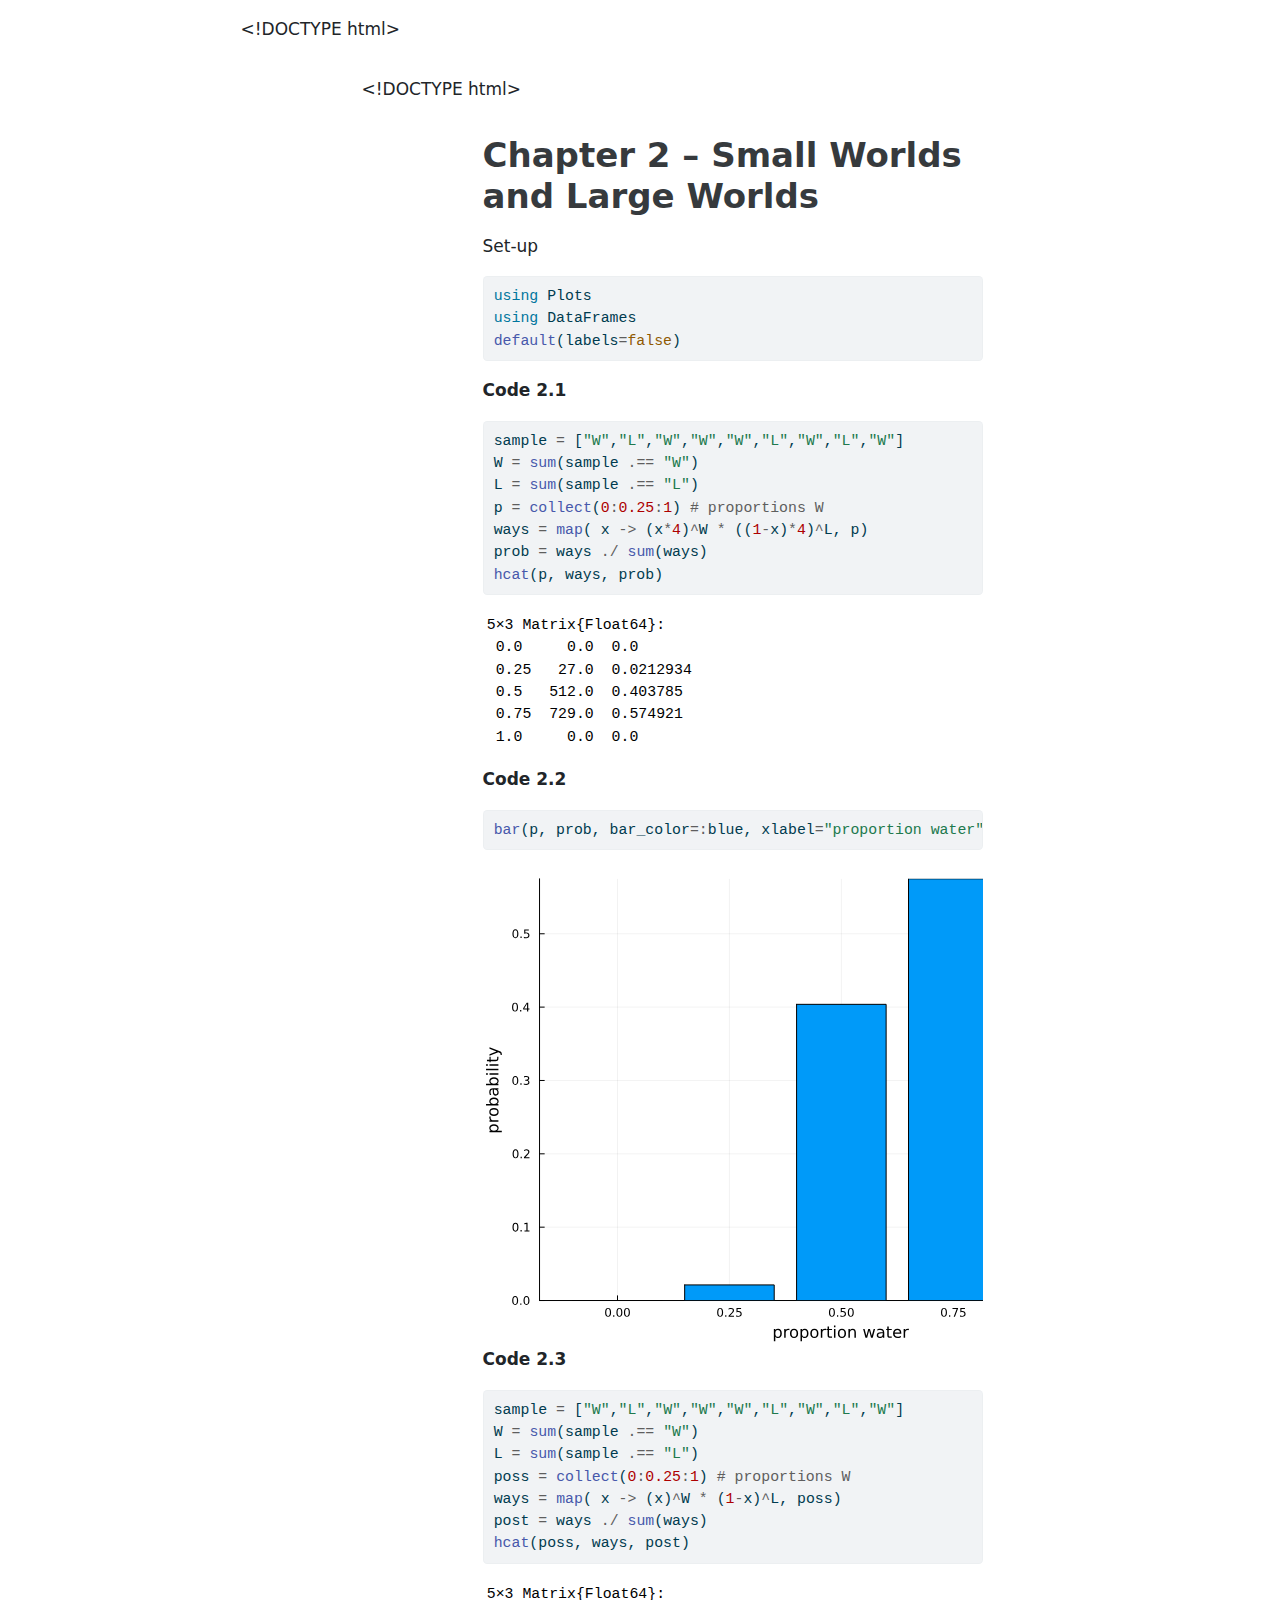
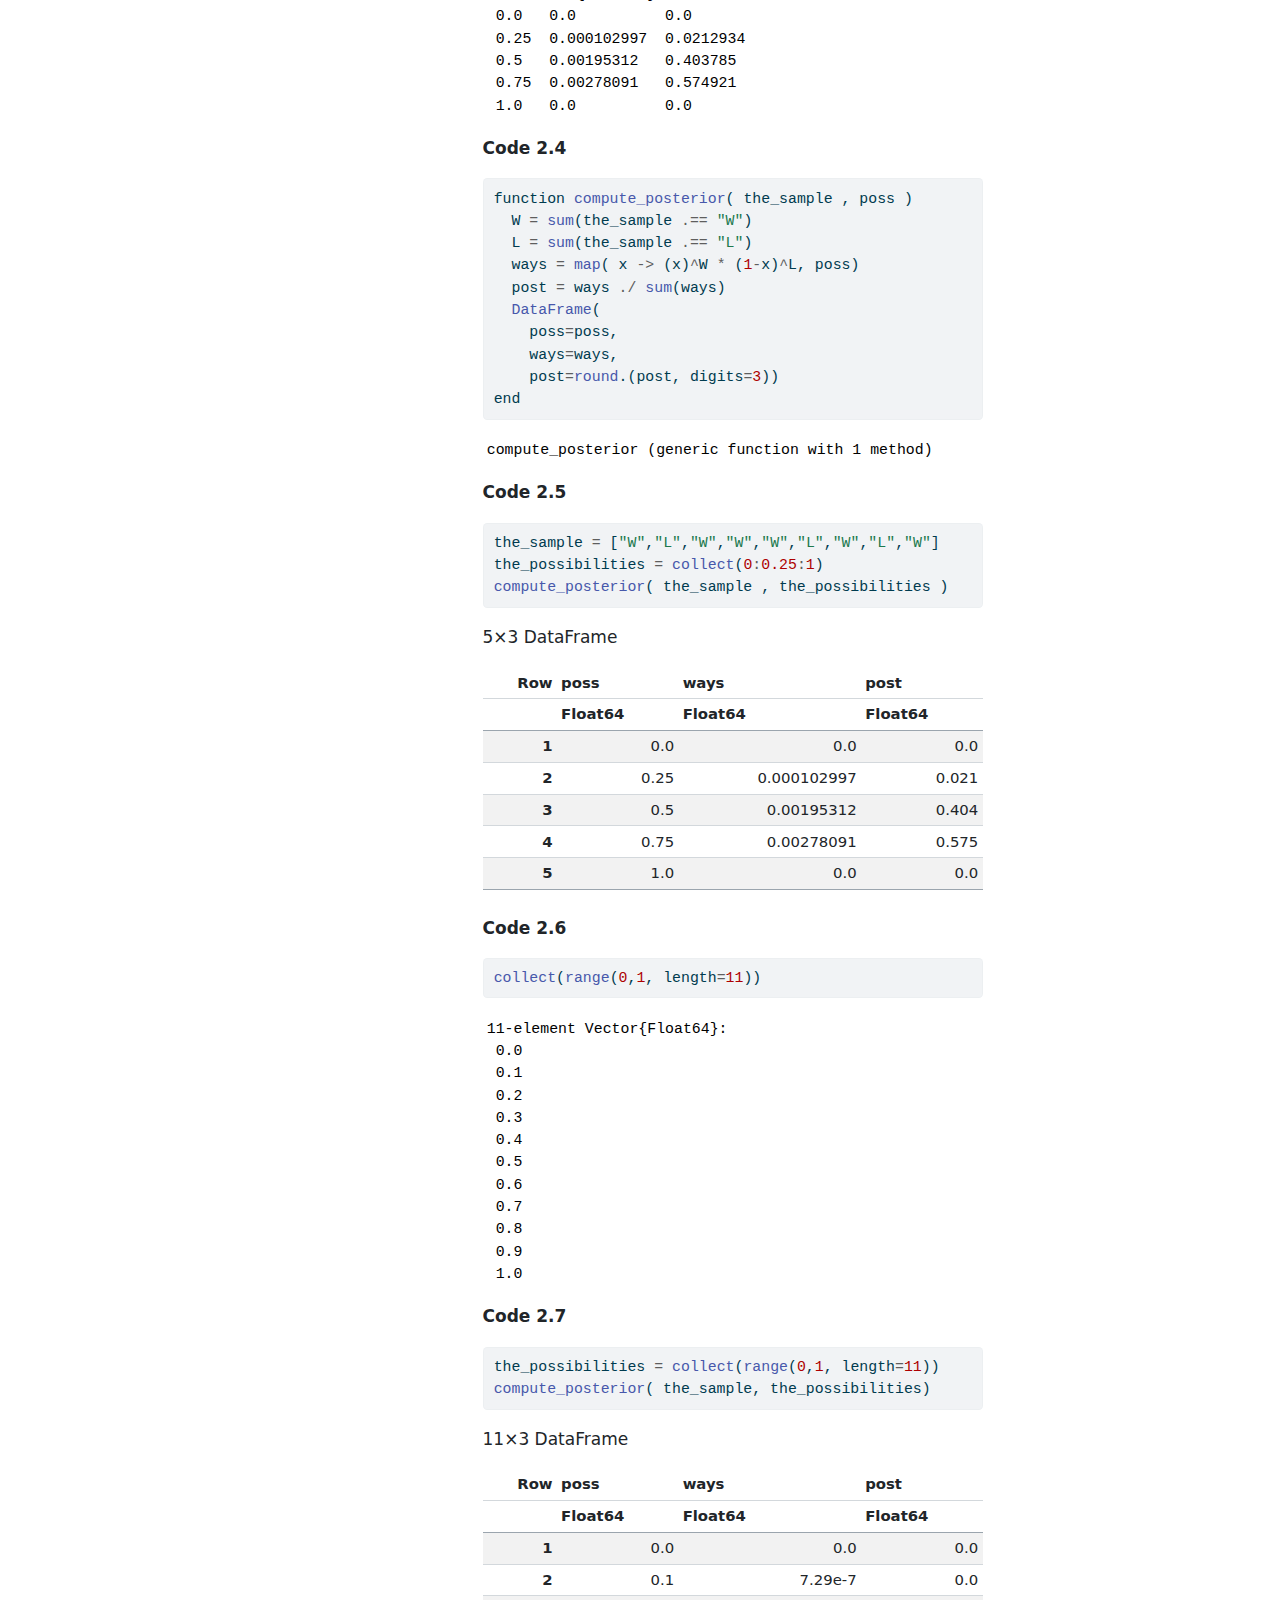
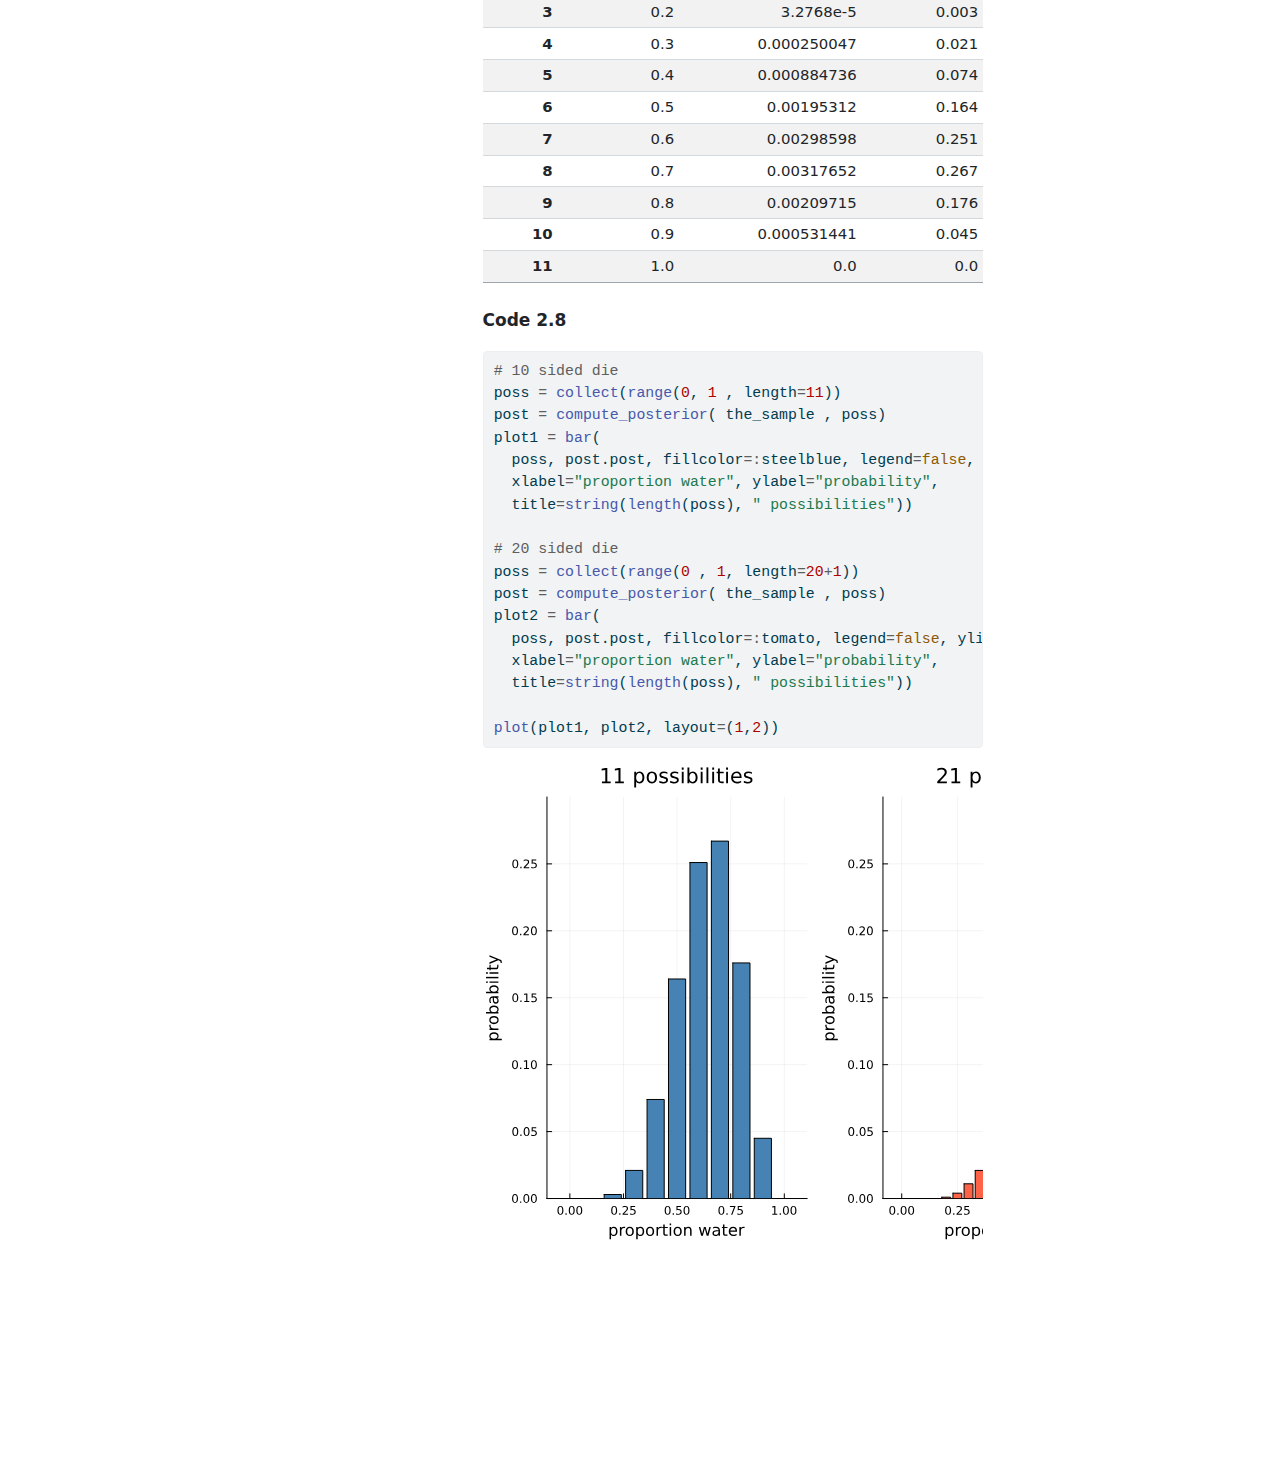
==== docs/02-Chapter 2. Small Worlds and Large Worlds.html @ bb99a6c8 "lock in first qmd for chp 2" ====
<!DOCTYPE html>
<html xmlns="http://www.w3.org/1999/xhtml" lang="en" xml:lang="en"><head>

<meta charset="utf-8">
<meta name="generator" content="quarto-1.3.450">

<meta name="viewport" content="width=device-width, initial-scale=1.0, user-scalable=yes">


<title>chapter-2.-small-worlds-and-large-worlds</title>
<style>
code{white-space: pre-wrap;}
span.smallcaps{font-variant: small-caps;}
div.columns{display: flex; gap: min(4vw, 1.5em);}
div.column{flex: auto; overflow-x: auto;}
div.hanging-indent{margin-left: 1.5em; text-indent: -1.5em;}
ul.task-list{list-style: none;}
ul.task-list li input[type="checkbox"] {
width: 0.8em;
margin: 0 0.8em 0.2em -1em;  vertical-align: middle;
}
</style>


<script>/*!
 * clipboard.js v2.0.11
 * https://clipboardjs.com/
 *
 * Licensed MIT © Zeno Rocha
 */
!function(t,e){"object"==typeof exports&&"object"==typeof module?module.exports=e():"function"==typeof define&&define.amd?define([],e):"object"==typeof exports?exports.ClipboardJS=e():t.ClipboardJS=e()}(this,function(){return n={686:function(t,e,n){"use strict";n.d(e,{default:function(){return b}});var e=n(279),i=n.n(e),e=n(370),u=n.n(e),e=n(817),r=n.n(e);function c(t){try{return document.execCommand(t)}catch(t){return}}var a=function(t){t=r()(t);return c("cut"),t};function o(t,e){var n,o,t=(n=t,o="rtl"===document.documentElement.getAttribute("dir"),(t=document.createElement("textarea")).style.fontSize="12pt",t.style.border="0",t.style.padding="0",t.style.margin="0",t.style.position="absolute",t.style[o?"right":"left"]="-9999px",o=window.pageYOffset||document.documentElement.scrollTop,t.style.top="".concat(o,"px"),t.setAttribute("readonly",""),t.value=n,t);return e.container.appendChild(t),e=r()(t),c("copy"),t.remove(),e}var f=function(t){var e=1<arguments.length&&void 0!==arguments[1]?arguments[1]:{container:document.body},n="";return"string"==typeof t?n=o(t,e):t instanceof HTMLInputElement&&!["text","search","url","tel","password"].includes(null==t?void 0:t.type)?n=o(t.value,e):(n=r()(t),c("copy")),n};function l(t){return(l="function"==typeof Symbol&&"symbol"==typeof Symbol.iterator?function(t){return typeof t}:function(t){return t&&"function"==typeof Symbol&&t.constructor===Symbol&&t!==Symbol.prototype?"symbol":typeof t})(t)}var s=function(){var t=0<arguments.length&&void 0!==arguments[0]?arguments[0]:{},e=t.action,n=void 0===e?"copy":e,o=t.container,e=t.target,t=t.text;if("copy"!==n&&"cut"!==n)throw new Error('Invalid "action" value, use either "copy" or "cut"');if(void 0!==e){if(!e||"object"!==l(e)||1!==e.nodeType)throw new Error('Invalid "target" value, use a valid Element');if("copy"===n&&e.hasAttribute("disabled"))throw new Error('Invalid "target" attribute. Please use "readonly" instead of "disabled" attribute');if("cut"===n&&(e.hasAttribute("readonly")||e.hasAttribute("disabled")))throw new Error('Invalid "target" attribute. You can\'t cut text from elements with "readonly" or "disabled" attributes')}return t?f(t,{container:o}):e?"cut"===n?a(e):f(e,{container:o}):void 0};function p(t){return(p="function"==typeof Symbol&&"symbol"==typeof Symbol.iterator?function(t){return typeof t}:function(t){return t&&"function"==typeof Symbol&&t.constructor===Symbol&&t!==Symbol.prototype?"symbol":typeof t})(t)}function d(t,e){for(var n=0;n<e.length;n++){var o=e[n];o.enumerable=o.enumerable||!1,o.configurable=!0,"value"in o&&(o.writable=!0),Object.defineProperty(t,o.key,o)}}function y(t,e){return(y=Object.setPrototypeOf||function(t,e){return t.__proto__=e,t})(t,e)}function h(n){var o=function(){if("undefined"==typeof Reflect||!Reflect.construct)return!1;if(Reflect.construct.sham)return!1;if("function"==typeof Proxy)return!0;try{return Date.prototype.toString.call(Reflect.construct(Date,[],function(){})),!0}catch(t){return!1}}();return function(){var t,e=v(n);return t=o?(t=v(this).constructor,Reflect.construct(e,arguments,t)):e.apply(this,arguments),e=this,!(t=t)||"object"!==p(t)&&"function"!=typeof t?function(t){if(void 0!==t)return t;throw new ReferenceError("this hasn't been initialised - super() hasn't been called")}(e):t}}function v(t){return(v=Object.setPrototypeOf?Object.getPrototypeOf:function(t){return t.__proto__||Object.getPrototypeOf(t)})(t)}function m(t,e){t="data-clipboard-".concat(t);if(e.hasAttribute(t))return e.getAttribute(t)}var b=function(){!function(t,e){if("function"!=typeof e&&null!==e)throw new TypeError("Super expression must either be null or a function");t.prototype=Object.create(e&&e.prototype,{constructor:{value:t,writable:!0,configurable:!0}}),e&&y(t,e)}(r,i());var t,e,n,o=h(r);function r(t,e){var n;return function(t){if(!(t instanceof r))throw new TypeError("Cannot call a class as a function")}(this),(n=o.call(this)).resolveOptions(e),n.listenClick(t),n}return t=r,n=[{key:"copy",value:function(t){var e=1<arguments.length&&void 0!==arguments[1]?arguments[1]:{container:document.body};return f(t,e)}},{key:"cut",value:function(t){return a(t)}},{key:"isSupported",value:function(){var t=0<arguments.length&&void 0!==arguments[0]?arguments[0]:["copy","cut"],t="string"==typeof t?[t]:t,e=!!document.queryCommandSupported;return t.forEach(function(t){e=e&&!!document.queryCommandSupported(t)}),e}}],(e=[{key:"resolveOptions",value:function(){var t=0<arguments.length&&void 0!==arguments[0]?arguments[0]:{};this.action="function"==typeof t.action?t.action:this.defaultAction,this.target="function"==typeof t.target?t.target:this.defaultTarget,this.text="function"==typeof t.text?t.text:this.defaultText,this.container="object"===p(t.container)?t.container:document.body}},{key:"listenClick",value:function(t){var e=this;this.listener=u()(t,"click",function(t){return e.onClick(t)})}},{key:"onClick",value:function(t){var e=t.delegateTarget||t.currentTarget,n=this.action(e)||"copy",t=s({action:n,container:this.container,target:this.target(e),text:this.text(e)});this.emit(t?"success":"error",{action:n,text:t,trigger:e,clearSelection:function(){e&&e.focus(),window.getSelection().removeAllRanges()}})}},{key:"defaultAction",value:function(t){return m("action",t)}},{key:"defaultTarget",value:function(t){t=m("target",t);if(t)return document.querySelector(t)}},{key:"defaultText",value:function(t){return m("text",t)}},{key:"destroy",value:function(){this.listener.destroy()}}])&&d(t.prototype,e),n&&d(t,n),r}()},828:function(t){var e;"undefined"==typeof Element||Element.prototype.matches||((e=Element.prototype).matches=e.matchesSelector||e.mozMatchesSelector||e.msMatchesSelector||e.oMatchesSelector||e.webkitMatchesSelector),t.exports=function(t,e){for(;t&&9!==t.nodeType;){if("function"==typeof t.matches&&t.matches(e))return t;t=t.parentNode}}},438:function(t,e,n){var u=n(828);function i(t,e,n,o,r){var i=function(e,n,t,o){return function(t){t.delegateTarget=u(t.target,n),t.delegateTarget&&o.call(e,t)}}.apply(this,arguments);return t.addEventListener(n,i,r),{destroy:function(){t.removeEventListener(n,i,r)}}}t.exports=function(t,e,n,o,r){return"function"==typeof t.addEventListener?i.apply(null,arguments):"function"==typeof n?i.bind(null,document).apply(null,arguments):("string"==typeof t&&(t=document.querySelectorAll(t)),Array.prototype.map.call(t,function(t){return i(t,e,n,o,r)}))}},879:function(t,n){n.node=function(t){return void 0!==t&&t instanceof HTMLElement&&1===t.nodeType},n.nodeList=function(t){var e=Object.prototype.toString.call(t);return void 0!==t&&("[object NodeList]"===e||"[object HTMLCollection]"===e)&&"length"in t&&(0===t.length||n.node(t[0]))},n.string=function(t){return"string"==typeof t||t instanceof String},n.fn=function(t){return"[object Function]"===Object.prototype.toString.call(t)}},370:function(t,e,n){var f=n(879),l=n(438);t.exports=function(t,e,n){if(!t&&!e&&!n)throw new Error("Missing required arguments");if(!f.string(e))throw new TypeError("Second argument must be a String");if(!f.fn(n))throw new TypeError("Third argument must be a Function");if(f.node(t))return c=e,a=n,(u=t).addEventListener(c,a),{destroy:function(){u.removeEventListener(c,a)}};if(f.nodeList(t))return o=t,r=e,i=n,Array.prototype.forEach.call(o,function(t){t.addEventListener(r,i)}),{destroy:function(){Array.prototype.forEach.call(o,function(t){t.removeEventListener(r,i)})}};if(f.string(t))return t=t,e=e,n=n,l(document.body,t,e,n);throw new TypeError("First argument must be a String, HTMLElement, HTMLCollection, or NodeList");var o,r,i,u,c,a}},817:function(t){t.exports=function(t){var e,n="SELECT"===t.nodeName?(t.focus(),t.value):"INPUT"===t.nodeName||"TEXTAREA"===t.nodeName?((e=t.hasAttribute("readonly"))||t.setAttribute("readonly",""),t.select(),t.setSelectionRange(0,t.value.length),e||t.removeAttribute("readonly"),t.value):(t.hasAttribute("contenteditable")&&t.focus(),n=window.getSelection(),(e=document.createRange()).selectNodeContents(t),n.removeAllRanges(),n.addRange(e),n.toString());return n}},279:function(t){function e(){}e.prototype={on:function(t,e,n){var o=this.e||(this.e={});return(o[t]||(o[t]=[])).push({fn:e,ctx:n}),this},once:function(t,e,n){var o=this;function r(){o.off(t,r),e.apply(n,arguments)}return r._=e,this.on(t,r,n)},emit:function(t){for(var e=[].slice.call(arguments,1),n=((this.e||(this.e={}))[t]||[]).slice(),o=0,r=n.length;o<r;o++)n[o].fn.apply(n[o].ctx,e);return this},off:function(t,e){var n=this.e||(this.e={}),o=n[t],r=[];if(o&&e)for(var i=0,u=o.length;i<u;i++)o[i].fn!==e&&o[i].fn._!==e&&r.push(o[i]);return r.length?n[t]=r:delete n[t],this}},t.exports=e,t.exports.TinyEmitter=e}},r={},o.n=function(t){var e=t&&t.__esModule?function(){return t.default}:function(){return t};return o.d(e,{a:e}),e},o.d=function(t,e){for(var n in e)o.o(e,n)&&!o.o(t,n)&&Object.defineProperty(t,n,{enumerable:!0,get:e[n]})},o.o=function(t,e){return Object.prototype.hasOwnProperty.call(t,e)},o(686).default;function o(t){if(r[t])return r[t].exports;var e=r[t]={exports:{}};return n[t](e,e.exports,o),e.exports}var n,r});</script>
<script>const sectionChanged = new CustomEvent("quarto-sectionChanged", {
  detail: {},
  bubbles: true,
  cancelable: false,
  composed: false,
});

const layoutMarginEls = () => {
  // Find any conflicting margin elements and add margins to the
  // top to prevent overlap
  const marginChildren = window.document.querySelectorAll(
    ".column-margin.column-container > * "
  );

  let lastBottom = 0;
  for (const marginChild of marginChildren) {
    if (marginChild.offsetParent !== null) {
      // clear the top margin so we recompute it
      marginChild.style.marginTop = null;
      const top = marginChild.getBoundingClientRect().top + window.scrollY;
      console.log({
        childtop: marginChild.getBoundingClientRect().top,
        scroll: window.scrollY,
        top,
        lastBottom,
      });
      if (top < lastBottom) {
        const margin = lastBottom - top;
        marginChild.style.marginTop = `${margin}px`;
      }
      const styles = window.getComputedStyle(marginChild);
      const marginTop = parseFloat(styles["marginTop"]);

      console.log({
        top,
        height: marginChild.getBoundingClientRect().height,
        marginTop,
        total: top + marginChild.getBoundingClientRect().height + marginTop,
      });
      lastBottom = top + marginChild.getBoundingClientRect().height + marginTop;
    }
  }
};

window.document.addEventListener("DOMContentLoaded", function (_event) {
  // Recompute the position of margin elements anytime the body size changes
  if (window.ResizeObserver) {
    const resizeObserver = new window.ResizeObserver(
      throttle(layoutMarginEls, 50)
    );
    resizeObserver.observe(window.document.body);
  }

  const tocEl = window.document.querySelector('nav.toc-active[role="doc-toc"]');
  const sidebarEl = window.document.getElementById("quarto-sidebar");
  const leftTocEl = window.document.getElementById("quarto-sidebar-toc-left");
  const marginSidebarEl = window.document.getElementById(
    "quarto-margin-sidebar"
  );
  // function to determine whether the element has a previous sibling that is active
  const prevSiblingIsActiveLink = (el) => {
    const sibling = el.previousElementSibling;
    if (sibling && sibling.tagName === "A") {
      return sibling.classList.contains("active");
    } else {
      return false;
    }
  };

  // fire slideEnter for bootstrap tab activations (for htmlwidget resize behavior)
  function fireSlideEnter(e) {
    const event = window.document.createEvent("Event");
    event.initEvent("slideenter", true, true);
    window.document.dispatchEvent(event);
  }
  const tabs = window.document.querySelectorAll('a[data-bs-toggle="tab"]');
  tabs.forEach((tab) => {
    tab.addEventListener("shown.bs.tab", fireSlideEnter);
  });

  // fire slideEnter for tabby tab activations (for htmlwidget resize behavior)
  document.addEventListener("tabby", fireSlideEnter, false);

  // Track scrolling and mark TOC links as active
  // get table of contents and sidebar (bail if we don't have at least one)
  const tocLinks = tocEl
    ? [...tocEl.querySelectorAll("a[data-scroll-target]")]
    : [];
  const makeActive = (link) => tocLinks[link].classList.add("active");
  const removeActive = (link) => tocLinks[link].classList.remove("active");
  const removeAllActive = () =>
    [...Array(tocLinks.length).keys()].forEach((link) => removeActive(link));

  // activate the anchor for a section associated with this TOC entry
  tocLinks.forEach((link) => {
    link.addEventListener("click", () => {
      if (link.href.indexOf("#") !== -1) {
        const anchor = link.href.split("#")[1];
        const heading = window.document.querySelector(
          `[data-anchor-id=${anchor}]`
        );
        if (heading) {
          // Add the class
          heading.classList.add("reveal-anchorjs-link");

          // function to show the anchor
          const handleMouseout = () => {
            heading.classList.remove("reveal-anchorjs-link");
            heading.removeEventListener("mouseout", handleMouseout);
          };

          // add a function to clear the anchor when the user mouses out of it
          heading.addEventListener("mouseout", handleMouseout);
        }
      }
    });
  });

  const sections = tocLinks.map((link) => {
    const target = link.getAttribute("data-scroll-target");
    if (target.startsWith("#")) {
      return window.document.getElementById(decodeURI(`${target.slice(1)}`));
    } else {
      return window.document.querySelector(decodeURI(`${target}`));
    }
  });

  const sectionMargin = 200;
  let currentActive = 0;
  // track whether we've initialized state the first time
  let init = false;

  const updateActiveLink = () => {
    // The index from bottom to top (e.g. reversed list)
    let sectionIndex = -1;
    if (
      window.innerHeight + window.pageYOffset >=
      window.document.body.offsetHeight
    ) {
      sectionIndex = 0;
    } else {
      sectionIndex = [...sections].reverse().findIndex((section) => {
        if (section) {
          return window.pageYOffset >= section.offsetTop - sectionMargin;
        } else {
          return false;
        }
      });
    }
    if (sectionIndex > -1) {
      const current = sections.length - sectionIndex - 1;
      if (current !== currentActive) {
        removeAllActive();
        currentActive = current;
        makeActive(current);
        if (init) {
          window.dispatchEvent(sectionChanged);
        }
        init = true;
      }
    }
  };

  const inHiddenRegion = (top, bottom, hiddenRegions) => {
    for (const region of hiddenRegions) {
      if (top <= region.bottom && bottom >= region.top) {
        return true;
      }
    }
    return false;
  };

  const categorySelector = "header.quarto-title-block .quarto-category";
  const activateCategories = (href) => {
    // Find any categories
    // Surround them with a link pointing back to:
    // #category=Authoring
    try {
      const categoryEls = window.document.querySelectorAll(categorySelector);
      for (const categoryEl of categoryEls) {
        const categoryText = categoryEl.textContent;
        if (categoryText) {
          const link = `${href}#category=${encodeURIComponent(categoryText)}`;
          const linkEl = window.document.createElement("a");
          linkEl.setAttribute("href", link);
          for (const child of categoryEl.childNodes) {
            linkEl.append(child);
          }
          categoryEl.appendChild(linkEl);
        }
      }
    } catch {
      // Ignore errors
    }
  };
  function hasTitleCategories() {
    return window.document.querySelector(categorySelector) !== null;
  }

  function offsetRelativeUrl(url) {
    const offset = getMeta("quarto:offset");
    return offset ? offset + url : url;
  }

  function offsetAbsoluteUrl(url) {
    const offset = getMeta("quarto:offset");
    const baseUrl = new URL(offset, window.location);

    const projRelativeUrl = url.replace(baseUrl, "");
    if (projRelativeUrl.startsWith("/")) {
      return projRelativeUrl;
    } else {
      return "/" + projRelativeUrl;
    }
  }

  // read a meta tag value
  function getMeta(metaName) {
    const metas = window.document.getElementsByTagName("meta");
    for (let i = 0; i < metas.length; i++) {
      if (metas[i].getAttribute("name") === metaName) {
        return metas[i].getAttribute("content");
      }
    }
    return "";
  }

  async function findAndActivateCategories() {
    const currentPagePath = offsetAbsoluteUrl(window.location.href);
    const response = await fetch(offsetRelativeUrl("listings.json"));
    if (response.status == 200) {
      return response.json().then(function (listingPaths) {
        const listingHrefs = [];
        for (const listingPath of listingPaths) {
          const pathWithoutLeadingSlash = listingPath.listing.substring(1);
          for (const item of listingPath.items) {
            if (
              item === currentPagePath ||
              item === currentPagePath + "index.html"
            ) {
              // Resolve this path against the offset to be sure
              // we already are using the correct path to the listing
              // (this adjusts the listing urls to be rooted against
              // whatever root the page is actually running against)
              const relative = offsetRelativeUrl(pathWithoutLeadingSlash);
              const baseUrl = window.location;
              const resolvedPath = new URL(relative, baseUrl);
              listingHrefs.push(resolvedPath.pathname);
              break;
            }
          }
        }

        // Look up the tree for a nearby linting and use that if we find one
        const nearestListing = findNearestParentListing(
          offsetAbsoluteUrl(window.location.pathname),
          listingHrefs
        );
        if (nearestListing) {
          activateCategories(nearestListing);
        } else {
          // See if the referrer is a listing page for this item
          const referredRelativePath = offsetAbsoluteUrl(document.referrer);
          const referrerListing = listingHrefs.find((listingHref) => {
            const isListingReferrer =
              listingHref === referredRelativePath ||
              listingHref === referredRelativePath + "index.html";
            return isListingReferrer;
          });

          if (referrerListing) {
            // Try to use the referrer if possible
            activateCategories(referrerListing);
          } else if (listingHrefs.length > 0) {
            // Otherwise, just fall back to the first listing
            activateCategories(listingHrefs[0]);
          }
        }
      });
    }
  }
  if (hasTitleCategories()) {
    findAndActivateCategories();
  }

  const findNearestParentListing = (href, listingHrefs) => {
    if (!href || !listingHrefs) {
      return undefined;
    }
    // Look up the tree for a nearby linting and use that if we find one
    const relativeParts = href.substring(1).split("/");
    while (relativeParts.length > 0) {
      const path = relativeParts.join("/");
      for (const listingHref of listingHrefs) {
        if (listingHref.startsWith(path)) {
          return listingHref;
        }
      }
      relativeParts.pop();
    }

    return undefined;
  };

  const manageSidebarVisiblity = (el, placeholderDescriptor) => {
    let isVisible = true;
    let elRect;

    return (hiddenRegions) => {
      if (el === null) {
        return;
      }

      // Find the last element of the TOC
      const lastChildEl = el.lastElementChild;

      if (lastChildEl) {
        // Converts the sidebar to a menu
        const convertToMenu = () => {
          for (const child of el.children) {
            child.style.opacity = 0;
            child.style.overflow = "hidden";
          }

          nexttick(() => {
            const toggleContainer = window.document.createElement("div");
            toggleContainer.style.width = "100%";
            toggleContainer.classList.add("zindex-over-content");
            toggleContainer.classList.add("quarto-sidebar-toggle");
            toggleContainer.classList.add("headroom-target"); // Marks this to be managed by headeroom
            toggleContainer.id = placeholderDescriptor.id;
            toggleContainer.style.position = "fixed";

            const toggleIcon = window.document.createElement("i");
            toggleIcon.classList.add("quarto-sidebar-toggle-icon");
            toggleIcon.classList.add("bi");
            toggleIcon.classList.add("bi-caret-down-fill");

            const toggleTitle = window.document.createElement("div");
            const titleEl = window.document.body.querySelector(
              placeholderDescriptor.titleSelector
            );
            if (titleEl) {
              toggleTitle.append(
                titleEl.textContent || titleEl.innerText,
                toggleIcon
              );
            }
            toggleTitle.classList.add("zindex-over-content");
            toggleTitle.classList.add("quarto-sidebar-toggle-title");
            toggleContainer.append(toggleTitle);

            const toggleContents = window.document.createElement("div");
            toggleContents.classList = el.classList;
            toggleContents.classList.add("zindex-over-content");
            toggleContents.classList.add("quarto-sidebar-toggle-contents");
            for (const child of el.children) {
              if (child.id === "toc-title") {
                continue;
              }

              const clone = child.cloneNode(true);
              clone.style.opacity = 1;
              clone.style.display = null;
              toggleContents.append(clone);
            }
            toggleContents.style.height = "0px";
            const positionToggle = () => {
              // position the element (top left of parent, same width as parent)
              if (!elRect) {
                elRect = el.getBoundingClientRect();
              }
              toggleContainer.style.left = `${elRect.left}px`;
              toggleContainer.style.top = `${elRect.top}px`;
              toggleContainer.style.width = `${elRect.width}px`;
            };
            positionToggle();

            toggleContainer.append(toggleContents);
            el.parentElement.prepend(toggleContainer);

            // Process clicks
            let tocShowing = false;
            // Allow the caller to control whether this is dismissed
            // when it is clicked (e.g. sidebar navigation supports
            // opening and closing the nav tree, so don't dismiss on click)
            const clickEl = placeholderDescriptor.dismissOnClick
              ? toggleContainer
              : toggleTitle;

            const closeToggle = () => {
              if (tocShowing) {
                toggleContainer.classList.remove("expanded");
                toggleContents.style.height = "0px";
                tocShowing = false;
              }
            };

            // Get rid of any expanded toggle if the user scrolls
            window.document.addEventListener(
              "scroll",
              throttle(() => {
                closeToggle();
              }, 50)
            );

            // Handle positioning of the toggle
            window.addEventListener(
              "resize",
              throttle(() => {
                elRect = undefined;
                positionToggle();
              }, 50)
            );

            window.addEventListener("quarto-hrChanged", () => {
              elRect = undefined;
            });

            // Process the click
            clickEl.onclick = () => {
              if (!tocShowing) {
                toggleContainer.classList.add("expanded");
                toggleContents.style.height = null;
                tocShowing = true;
              } else {
                closeToggle();
              }
            };
          });
        };

        // Converts a sidebar from a menu back to a sidebar
        const convertToSidebar = () => {
          for (const child of el.children) {
            child.style.opacity = 1;
            child.style.overflow = null;
          }

          const placeholderEl = window.document.getElementById(
            placeholderDescriptor.id
          );
          if (placeholderEl) {
            placeholderEl.remove();
          }

          el.classList.remove("rollup");
        };

        if (isReaderMode()) {
          convertToMenu();
          isVisible = false;
        } else {
          // Find the top and bottom o the element that is being managed
          const elTop = el.offsetTop;
          const elBottom =
            elTop + lastChildEl.offsetTop + lastChildEl.offsetHeight;

          if (!isVisible) {
            // If the element is current not visible reveal if there are
            // no conflicts with overlay regions
            if (!inHiddenRegion(elTop, elBottom, hiddenRegions)) {
              convertToSidebar();
              isVisible = true;
            }
          } else {
            // If the element is visible, hide it if it conflicts with overlay regions
            // and insert a placeholder toggle (or if we're in reader mode)
            if (inHiddenRegion(elTop, elBottom, hiddenRegions)) {
              convertToMenu();
              isVisible = false;
            }
          }
        }
      }
    };
  };

  const tabEls = document.querySelectorAll('a[data-bs-toggle="tab"]');
  for (const tabEl of tabEls) {
    const id = tabEl.getAttribute("data-bs-target");
    if (id) {
      const columnEl = document.querySelector(
        `${id} .column-margin, .tabset-margin-content`
      );
      if (columnEl)
        tabEl.addEventListener("shown.bs.tab", function (event) {
          const el = event.srcElement;
          if (el) {
            const visibleCls = `${el.id}-margin-content`;
            // walk up until we find a parent tabset
            let panelTabsetEl = el.parentElement;
            while (panelTabsetEl) {
              if (panelTabsetEl.classList.contains("panel-tabset")) {
                break;
              }
              panelTabsetEl = panelTabsetEl.parentElement;
            }

            if (panelTabsetEl) {
              const prevSib = panelTabsetEl.previousElementSibling;
              if (
                prevSib &&
                prevSib.classList.contains("tabset-margin-container")
              ) {
                const childNodes = prevSib.querySelectorAll(
                  ".tabset-margin-content"
                );
                for (const childEl of childNodes) {
                  if (childEl.classList.contains(visibleCls)) {
                    childEl.classList.remove("collapse");
                  } else {
                    childEl.classList.add("collapse");
                  }
                }
              }
            }
          }

          layoutMarginEls();
        });
    }
  }

  // Manage the visibility of the toc and the sidebar
  const marginScrollVisibility = manageSidebarVisiblity(marginSidebarEl, {
    id: "quarto-toc-toggle",
    titleSelector: "#toc-title",
    dismissOnClick: true,
  });
  const sidebarScrollVisiblity = manageSidebarVisiblity(sidebarEl, {
    id: "quarto-sidebarnav-toggle",
    titleSelector: ".title",
    dismissOnClick: false,
  });
  let tocLeftScrollVisibility;
  if (leftTocEl) {
    tocLeftScrollVisibility = manageSidebarVisiblity(leftTocEl, {
      id: "quarto-lefttoc-toggle",
      titleSelector: "#toc-title",
      dismissOnClick: true,
    });
  }

  // Find the first element that uses formatting in special columns
  const conflictingEls = window.document.body.querySelectorAll(
    '[class^="column-"], [class*=" column-"], aside, [class*="margin-caption"], [class*=" margin-caption"], [class*="margin-ref"], [class*=" margin-ref"]'
  );

  // Filter all the possibly conflicting elements into ones
  // the do conflict on the left or ride side
  const arrConflictingEls = Array.from(conflictingEls);
  const leftSideConflictEls = arrConflictingEls.filter((el) => {
    if (el.tagName === "ASIDE") {
      return false;
    }
    return Array.from(el.classList).find((className) => {
      return (
        className !== "column-body" &&
        className.startsWith("column-") &&
        !className.endsWith("right") &&
        !className.endsWith("container") &&
        className !== "column-margin"
      );
    });
  });
  const rightSideConflictEls = arrConflictingEls.filter((el) => {
    if (el.tagName === "ASIDE") {
      return true;
    }

    const hasMarginCaption = Array.from(el.classList).find((className) => {
      return className == "margin-caption";
    });
    if (hasMarginCaption) {
      return true;
    }

    return Array.from(el.classList).find((className) => {
      return (
        className !== "column-body" &&
        !className.endsWith("container") &&
        className.startsWith("column-") &&
        !className.endsWith("left")
      );
    });
  });

  const kOverlapPaddingSize = 10;
  function toRegions(els) {
    return els.map((el) => {
      const boundRect = el.getBoundingClientRect();
      const top =
        boundRect.top +
        document.documentElement.scrollTop -
        kOverlapPaddingSize;
      return {
        top,
        bottom: top + el.scrollHeight + 2 * kOverlapPaddingSize,
      };
    });
  }

  let hasObserved = false;
  const visibleItemObserver = (els) => {
    let visibleElements = [...els];
    const intersectionObserver = new IntersectionObserver(
      (entries, _observer) => {
        entries.forEach((entry) => {
          if (entry.isIntersecting) {
            if (visibleElements.indexOf(entry.target) === -1) {
              visibleElements.push(entry.target);
            }
          } else {
            visibleElements = visibleElements.filter((visibleEntry) => {
              return visibleEntry !== entry;
            });
          }
        });

        if (!hasObserved) {
          hideOverlappedSidebars();
        }
        hasObserved = true;
      },
      {}
    );
    els.forEach((el) => {
      intersectionObserver.observe(el);
    });

    return {
      getVisibleEntries: () => {
        return visibleElements;
      },
    };
  };

  const rightElementObserver = visibleItemObserver(rightSideConflictEls);
  const leftElementObserver = visibleItemObserver(leftSideConflictEls);

  const hideOverlappedSidebars = () => {
    marginScrollVisibility(toRegions(rightElementObserver.getVisibleEntries()));
    sidebarScrollVisiblity(toRegions(leftElementObserver.getVisibleEntries()));
    if (tocLeftScrollVisibility) {
      tocLeftScrollVisibility(
        toRegions(leftElementObserver.getVisibleEntries())
      );
    }
  };

  window.quartoToggleReader = () => {
    // Applies a slow class (or removes it)
    // to update the transition speed
    const slowTransition = (slow) => {
      const manageTransition = (id, slow) => {
        const el = document.getElementById(id);
        if (el) {
          if (slow) {
            el.classList.add("slow");
          } else {
            el.classList.remove("slow");
          }
        }
      };

      manageTransition("TOC", slow);
      manageTransition("quarto-sidebar", slow);
    };
    const readerMode = !isReaderMode();
    setReaderModeValue(readerMode);

    // If we're entering reader mode, slow the transition
    if (readerMode) {
      slowTransition(readerMode);
    }
    highlightReaderToggle(readerMode);
    hideOverlappedSidebars();

    // If we're exiting reader mode, restore the non-slow transition
    if (!readerMode) {
      slowTransition(!readerMode);
    }
  };

  const highlightReaderToggle = (readerMode) => {
    const els = document.querySelectorAll(".quarto-reader-toggle");
    if (els) {
      els.forEach((el) => {
        if (readerMode) {
          el.classList.add("reader");
        } else {
          el.classList.remove("reader");
        }
      });
    }
  };

  const setReaderModeValue = (val) => {
    if (window.location.protocol !== "file:") {
      window.localStorage.setItem("quarto-reader-mode", val);
    } else {
      localReaderMode = val;
    }
  };

  const isReaderMode = () => {
    if (window.location.protocol !== "file:") {
      return window.localStorage.getItem("quarto-reader-mode") === "true";
    } else {
      return localReaderMode;
    }
  };
  let localReaderMode = null;

  const tocOpenDepthStr = tocEl?.getAttribute("data-toc-expanded");
  const tocOpenDepth = tocOpenDepthStr ? Number(tocOpenDepthStr) : 1;

  // Walk the TOC and collapse/expand nodes
  // Nodes are expanded if:
  // - they are top level
  // - they have children that are 'active' links
  // - they are directly below an link that is 'active'
  const walk = (el, depth) => {
    // Tick depth when we enter a UL
    if (el.tagName === "UL") {
      depth = depth + 1;
    }

    // It this is active link
    let isActiveNode = false;
    if (el.tagName === "A" && el.classList.contains("active")) {
      isActiveNode = true;
    }

    // See if there is an active child to this element
    let hasActiveChild = false;
    for (child of el.children) {
      hasActiveChild = walk(child, depth) || hasActiveChild;
    }

    // Process the collapse state if this is an UL
    if (el.tagName === "UL") {
      if (tocOpenDepth === -1 && depth > 1) {
        el.classList.add("collapse");
      } else if (
        depth <= tocOpenDepth ||
        hasActiveChild ||
        prevSiblingIsActiveLink(el)
      ) {
        el.classList.remove("collapse");
      } else {
        el.classList.add("collapse");
      }

      // untick depth when we leave a UL
      depth = depth - 1;
    }
    return hasActiveChild || isActiveNode;
  };

  // walk the TOC and expand / collapse any items that should be shown

  if (tocEl) {
    walk(tocEl, 0);
    updateActiveLink();
  }

  // Throttle the scroll event and walk peridiocally
  window.document.addEventListener(
    "scroll",
    throttle(() => {
      if (tocEl) {
        updateActiveLink();
        walk(tocEl, 0);
      }
      if (!isReaderMode()) {
        hideOverlappedSidebars();
      }
    }, 5)
  );
  window.addEventListener(
    "resize",
    throttle(() => {
      if (!isReaderMode()) {
        hideOverlappedSidebars();
      }
    }, 10)
  );
  hideOverlappedSidebars();
  highlightReaderToggle(isReaderMode());
});

// grouped tabsets
window.addEventListener("pageshow", (_event) => {
  function getTabSettings() {
    const data = localStorage.getItem("quarto-persistent-tabsets-data");
    if (!data) {
      localStorage.setItem("quarto-persistent-tabsets-data", "{}");
      return {};
    }
    if (data) {
      return JSON.parse(data);
    }
  }

  function setTabSettings(data) {
    localStorage.setItem(
      "quarto-persistent-tabsets-data",
      JSON.stringify(data)
    );
  }

  function setTabState(groupName, groupValue) {
    const data = getTabSettings();
    data[groupName] = groupValue;
    setTabSettings(data);
  }

  function toggleTab(tab, active) {
    const tabPanelId = tab.getAttribute("aria-controls");
    const tabPanel = document.getElementById(tabPanelId);
    if (active) {
      tab.classList.add("active");
      tabPanel.classList.add("active");
    } else {
      tab.classList.remove("active");
      tabPanel.classList.remove("active");
    }
  }

  function toggleAll(selectedGroup, selectorsToSync) {
    for (const [thisGroup, tabs] of Object.entries(selectorsToSync)) {
      const active = selectedGroup === thisGroup;
      for (const tab of tabs) {
        toggleTab(tab, active);
      }
    }
  }

  function findSelectorsToSyncByLanguage() {
    const result = {};
    const tabs = Array.from(
      document.querySelectorAll(`div[data-group] a[id^='tabset-']`)
    );
    for (const item of tabs) {
      const div = item.parentElement.parentElement.parentElement;
      const group = div.getAttribute("data-group");
      if (!result[group]) {
        result[group] = {};
      }
      const selectorsToSync = result[group];
      const value = item.innerHTML;
      if (!selectorsToSync[value]) {
        selectorsToSync[value] = [];
      }
      selectorsToSync[value].push(item);
    }
    return result;
  }

  function setupSelectorSync() {
    const selectorsToSync = findSelectorsToSyncByLanguage();
    Object.entries(selectorsToSync).forEach(([group, tabSetsByValue]) => {
      Object.entries(tabSetsByValue).forEach(([value, items]) => {
        items.forEach((item) => {
          item.addEventListener("click", (_event) => {
            setTabState(group, value);
            toggleAll(value, selectorsToSync[group]);
          });
        });
      });
    });
    return selectorsToSync;
  }

  const selectorsToSync = setupSelectorSync();
  for (const [group, selectedName] of Object.entries(getTabSettings())) {
    const selectors = selectorsToSync[group];
    // it's possible that stale state gives us empty selections, so we explicitly check here.
    if (selectors) {
      toggleAll(selectedName, selectors);
    }
  }
});

function throttle(func, wait) {
  let waiting = false;
  return function () {
    if (!waiting) {
      func.apply(this, arguments);
      waiting = true;
      setTimeout(function () {
        waiting = false;
      }, wait);
    }
  };
}

function nexttick(func) {
  return setTimeout(func, 0);
}
</script>
<script>/**
 * @popperjs/core v2.11.4 - MIT License
 */

!function(e,t){"object"==typeof exports&&"undefined"!=typeof module?t(exports):"function"==typeof define&&define.amd?define(["exports"],t):t((e="undefined"!=typeof globalThis?globalThis:e||self).Popper={})}(this,(function(e){"use strict";function t(e){if(null==e)return window;if("[object Window]"!==e.toString()){var t=e.ownerDocument;return t&&t.defaultView||window}return e}function n(e){return e instanceof t(e).Element||e instanceof Element}function r(e){return e instanceof t(e).HTMLElement||e instanceof HTMLElement}function o(e){return"undefined"!=typeof ShadowRoot&&(e instanceof t(e).ShadowRoot||e instanceof ShadowRoot)}var i=Math.max,a=Math.min,s=Math.round;function f(e,t){void 0===t&&(t=!1);var n=e.getBoundingClientRect(),o=1,i=1;if(r(e)&&t){var a=e.offsetHeight,f=e.offsetWidth;f>0&&(o=s(n.width)/f||1),a>0&&(i=s(n.height)/a||1)}return{width:n.width/o,height:n.height/i,top:n.top/i,right:n.right/o,bottom:n.bottom/i,left:n.left/o,x:n.left/o,y:n.top/i}}function c(e){var n=t(e);return{scrollLeft:n.pageXOffset,scrollTop:n.pageYOffset}}function p(e){return e?(e.nodeName||"").toLowerCase():null}function u(e){return((n(e)?e.ownerDocument:e.document)||window.document).documentElement}function l(e){return f(u(e)).left+c(e).scrollLeft}function d(e){return t(e).getComputedStyle(e)}function h(e){var t=d(e),n=t.overflow,r=t.overflowX,o=t.overflowY;return/auto|scroll|overlay|hidden/.test(n+o+r)}function m(e,n,o){void 0===o&&(o=!1);var i,a,d=r(n),m=r(n)&&function(e){var t=e.getBoundingClientRect(),n=s(t.width)/e.offsetWidth||1,r=s(t.height)/e.offsetHeight||1;return 1!==n||1!==r}(n),v=u(n),g=f(e,m),y={scrollLeft:0,scrollTop:0},b={x:0,y:0};return(d||!d&&!o)&&(("body"!==p(n)||h(v))&&(y=(i=n)!==t(i)&&r(i)?{scrollLeft:(a=i).scrollLeft,scrollTop:a.scrollTop}:c(i)),r(n)?((b=f(n,!0)).x+=n.clientLeft,b.y+=n.clientTop):v&&(b.x=l(v))),{x:g.left+y.scrollLeft-b.x,y:g.top+y.scrollTop-b.y,width:g.width,height:g.height}}function v(e){var t=f(e),n=e.offsetWidth,r=e.offsetHeight;return Math.abs(t.width-n)<=1&&(n=t.width),Math.abs(t.height-r)<=1&&(r=t.height),{x:e.offsetLeft,y:e.offsetTop,width:n,height:r}}function g(e){return"html"===p(e)?e:e.assignedSlot||e.parentNode||(o(e)?e.host:null)||u(e)}function y(e){return["html","body","#document"].indexOf(p(e))>=0?e.ownerDocument.body:r(e)&&h(e)?e:y(g(e))}function b(e,n){var r;void 0===n&&(n=[]);var o=y(e),i=o===(null==(r=e.ownerDocument)?void 0:r.body),a=t(o),s=i?[a].concat(a.visualViewport||[],h(o)?o:[]):o,f=n.concat(s);return i?f:f.concat(b(g(s)))}function x(e){return["table","td","th"].indexOf(p(e))>=0}function w(e){return r(e)&&"fixed"!==d(e).position?e.offsetParent:null}function O(e){for(var n=t(e),i=w(e);i&&x(i)&&"static"===d(i).position;)i=w(i);return i&&("html"===p(i)||"body"===p(i)&&"static"===d(i).position)?n:i||function(e){var t=-1!==navigator.userAgent.toLowerCase().indexOf("firefox");if(-1!==navigator.userAgent.indexOf("Trident")&&r(e)&&"fixed"===d(e).position)return null;var n=g(e);for(o(n)&&(n=n.host);r(n)&&["html","body"].indexOf(p(n))<0;){var i=d(n);if("none"!==i.transform||"none"!==i.perspective||"paint"===i.contain||-1!==["transform","perspective"].indexOf(i.willChange)||t&&"filter"===i.willChange||t&&i.filter&&"none"!==i.filter)return n;n=n.parentNode}return null}(e)||n}var j="top",E="bottom",D="right",A="left",L="auto",P=[j,E,D,A],M="start",k="end",W="viewport",B="popper",H=P.reduce((function(e,t){return e.concat([t+"-"+M,t+"-"+k])}),[]),T=[].concat(P,[L]).reduce((function(e,t){return e.concat([t,t+"-"+M,t+"-"+k])}),[]),R=["beforeRead","read","afterRead","beforeMain","main","afterMain","beforeWrite","write","afterWrite"];function S(e){var t=new Map,n=new Set,r=[];function o(e){n.add(e.name),[].concat(e.requires||[],e.requiresIfExists||[]).forEach((function(e){if(!n.has(e)){var r=t.get(e);r&&o(r)}})),r.push(e)}return e.forEach((function(e){t.set(e.name,e)})),e.forEach((function(e){n.has(e.name)||o(e)})),r}function C(e){return e.split("-")[0]}function q(e,t){var n=t.getRootNode&&t.getRootNode();if(e.contains(t))return!0;if(n&&o(n)){var r=t;do{if(r&&e.isSameNode(r))return!0;r=r.parentNode||r.host}while(r)}return!1}function V(e){return Object.assign({},e,{left:e.x,top:e.y,right:e.x+e.width,bottom:e.y+e.height})}function N(e,r){return r===W?V(function(e){var n=t(e),r=u(e),o=n.visualViewport,i=r.clientWidth,a=r.clientHeight,s=0,f=0;return o&&(i=o.width,a=o.height,/^((?!chrome|android).)*safari/i.test(navigator.userAgent)||(s=o.offsetLeft,f=o.offsetTop)),{width:i,height:a,x:s+l(e),y:f}}(e)):n(r)?function(e){var t=f(e);return t.top=t.top+e.clientTop,t.left=t.left+e.clientLeft,t.bottom=t.top+e.clientHeight,t.right=t.left+e.clientWidth,t.width=e.clientWidth,t.height=e.clientHeight,t.x=t.left,t.y=t.top,t}(r):V(function(e){var t,n=u(e),r=c(e),o=null==(t=e.ownerDocument)?void 0:t.body,a=i(n.scrollWidth,n.clientWidth,o?o.scrollWidth:0,o?o.clientWidth:0),s=i(n.scrollHeight,n.clientHeight,o?o.scrollHeight:0,o?o.clientHeight:0),f=-r.scrollLeft+l(e),p=-r.scrollTop;return"rtl"===d(o||n).direction&&(f+=i(n.clientWidth,o?o.clientWidth:0)-a),{width:a,height:s,x:f,y:p}}(u(e)))}function I(e,t,o){var s="clippingParents"===t?function(e){var t=b(g(e)),o=["absolute","fixed"].indexOf(d(e).position)>=0&&r(e)?O(e):e;return n(o)?t.filter((function(e){return n(e)&&q(e,o)&&"body"!==p(e)})):[]}(e):[].concat(t),f=[].concat(s,[o]),c=f[0],u=f.reduce((function(t,n){var r=N(e,n);return t.top=i(r.top,t.top),t.right=a(r.right,t.right),t.bottom=a(r.bottom,t.bottom),t.left=i(r.left,t.left),t}),N(e,c));return u.width=u.right-u.left,u.height=u.bottom-u.top,u.x=u.left,u.y=u.top,u}function _(e){return e.split("-")[1]}function F(e){return["top","bottom"].indexOf(e)>=0?"x":"y"}function U(e){var t,n=e.reference,r=e.element,o=e.placement,i=o?C(o):null,a=o?_(o):null,s=n.x+n.width/2-r.width/2,f=n.y+n.height/2-r.height/2;switch(i){case j:t={x:s,y:n.y-r.height};break;case E:t={x:s,y:n.y+n.height};break;case D:t={x:n.x+n.width,y:f};break;case A:t={x:n.x-r.width,y:f};break;default:t={x:n.x,y:n.y}}var c=i?F(i):null;if(null!=c){var p="y"===c?"height":"width";switch(a){case M:t[c]=t[c]-(n[p]/2-r[p]/2);break;case k:t[c]=t[c]+(n[p]/2-r[p]/2)}}return t}function z(e){return Object.assign({},{top:0,right:0,bottom:0,left:0},e)}function X(e,t){return t.reduce((function(t,n){return t[n]=e,t}),{})}function Y(e,t){void 0===t&&(t={});var r=t,o=r.placement,i=void 0===o?e.placement:o,a=r.boundary,s=void 0===a?"clippingParents":a,c=r.rootBoundary,p=void 0===c?W:c,l=r.elementContext,d=void 0===l?B:l,h=r.altBoundary,m=void 0!==h&&h,v=r.padding,g=void 0===v?0:v,y=z("number"!=typeof g?g:X(g,P)),b=d===B?"reference":B,x=e.rects.popper,w=e.elements[m?b:d],O=I(n(w)?w:w.contextElement||u(e.elements.popper),s,p),A=f(e.elements.reference),L=U({reference:A,element:x,strategy:"absolute",placement:i}),M=V(Object.assign({},x,L)),k=d===B?M:A,H={top:O.top-k.top+y.top,bottom:k.bottom-O.bottom+y.bottom,left:O.left-k.left+y.left,right:k.right-O.right+y.right},T=e.modifiersData.offset;if(d===B&&T){var R=T[i];Object.keys(H).forEach((function(e){var t=[D,E].indexOf(e)>=0?1:-1,n=[j,E].indexOf(e)>=0?"y":"x";H[e]+=R[n]*t}))}return H}var G={placement:"bottom",modifiers:[],strategy:"absolute"};function J(){for(var e=arguments.length,t=new Array(e),n=0;n<e;n++)t[n]=arguments[n];return!t.some((function(e){return!(e&&"function"==typeof e.getBoundingClientRect)}))}function K(e){void 0===e&&(e={});var t=e,r=t.defaultModifiers,o=void 0===r?[]:r,i=t.defaultOptions,a=void 0===i?G:i;return function(e,t,r){void 0===r&&(r=a);var i,s,f={placement:"bottom",orderedModifiers:[],options:Object.assign({},G,a),modifiersData:{},elements:{reference:e,popper:t},attributes:{},styles:{}},c=[],p=!1,u={state:f,setOptions:function(r){var i="function"==typeof r?r(f.options):r;l(),f.options=Object.assign({},a,f.options,i),f.scrollParents={reference:n(e)?b(e):e.contextElement?b(e.contextElement):[],popper:b(t)};var s,p,d=function(e){var t=S(e);return R.reduce((function(e,n){return e.concat(t.filter((function(e){return e.phase===n})))}),[])}((s=[].concat(o,f.options.modifiers),p=s.reduce((function(e,t){var n=e[t.name];return e[t.name]=n?Object.assign({},n,t,{options:Object.assign({},n.options,t.options),data:Object.assign({},n.data,t.data)}):t,e}),{}),Object.keys(p).map((function(e){return p[e]}))));return f.orderedModifiers=d.filter((function(e){return e.enabled})),f.orderedModifiers.forEach((function(e){var t=e.name,n=e.options,r=void 0===n?{}:n,o=e.effect;if("function"==typeof o){var i=o({state:f,name:t,instance:u,options:r}),a=function(){};c.push(i||a)}})),u.update()},forceUpdate:function(){if(!p){var e=f.elements,t=e.reference,n=e.popper;if(J(t,n)){f.rects={reference:m(t,O(n),"fixed"===f.options.strategy),popper:v(n)},f.reset=!1,f.placement=f.options.placement,f.orderedModifiers.forEach((function(e){return f.modifiersData[e.name]=Object.assign({},e.data)}));for(var r=0;r<f.orderedModifiers.length;r++)if(!0!==f.reset){var o=f.orderedModifiers[r],i=o.fn,a=o.options,s=void 0===a?{}:a,c=o.name;"function"==typeof i&&(f=i({state:f,options:s,name:c,instance:u})||f)}else f.reset=!1,r=-1}}},update:(i=function(){return new Promise((function(e){u.forceUpdate(),e(f)}))},function(){return s||(s=new Promise((function(e){Promise.resolve().then((function(){s=void 0,e(i())}))}))),s}),destroy:function(){l(),p=!0}};if(!J(e,t))return u;function l(){c.forEach((function(e){return e()})),c=[]}return u.setOptions(r).then((function(e){!p&&r.onFirstUpdate&&r.onFirstUpdate(e)})),u}}var Q={passive:!0};var Z={name:"eventListeners",enabled:!0,phase:"write",fn:function(){},effect:function(e){var n=e.state,r=e.instance,o=e.options,i=o.scroll,a=void 0===i||i,s=o.resize,f=void 0===s||s,c=t(n.elements.popper),p=[].concat(n.scrollParents.reference,n.scrollParents.popper);return a&&p.forEach((function(e){e.addEventListener("scroll",r.update,Q)})),f&&c.addEventListener("resize",r.update,Q),function(){a&&p.forEach((function(e){e.removeEventListener("scroll",r.update,Q)})),f&&c.removeEventListener("resize",r.update,Q)}},data:{}};var $={name:"popperOffsets",enabled:!0,phase:"read",fn:function(e){var t=e.state,n=e.name;t.modifiersData[n]=U({reference:t.rects.reference,element:t.rects.popper,strategy:"absolute",placement:t.placement})},data:{}},ee={top:"auto",right:"auto",bottom:"auto",left:"auto"};function te(e){var n,r=e.popper,o=e.popperRect,i=e.placement,a=e.variation,f=e.offsets,c=e.position,p=e.gpuAcceleration,l=e.adaptive,h=e.roundOffsets,m=e.isFixed,v=f.x,g=void 0===v?0:v,y=f.y,b=void 0===y?0:y,x="function"==typeof h?h({x:g,y:b}):{x:g,y:b};g=x.x,b=x.y;var w=f.hasOwnProperty("x"),L=f.hasOwnProperty("y"),P=A,M=j,W=window;if(l){var B=O(r),H="clientHeight",T="clientWidth";if(B===t(r)&&"static"!==d(B=u(r)).position&&"absolute"===c&&(H="scrollHeight",T="scrollWidth"),B=B,i===j||(i===A||i===D)&&a===k)M=E,b-=(m&&B===W&&W.visualViewport?W.visualViewport.height:B[H])-o.height,b*=p?1:-1;if(i===A||(i===j||i===E)&&a===k)P=D,g-=(m&&B===W&&W.visualViewport?W.visualViewport.width:B[T])-o.width,g*=p?1:-1}var R,S=Object.assign({position:c},l&&ee),C=!0===h?function(e){var t=e.x,n=e.y,r=window.devicePixelRatio||1;return{x:s(t*r)/r||0,y:s(n*r)/r||0}}({x:g,y:b}):{x:g,y:b};return g=C.x,b=C.y,p?Object.assign({},S,((R={})[M]=L?"0":"",R[P]=w?"0":"",R.transform=(W.devicePixelRatio||1)<=1?"translate("+g+"px, "+b+"px)":"translate3d("+g+"px, "+b+"px, 0)",R)):Object.assign({},S,((n={})[M]=L?b+"px":"",n[P]=w?g+"px":"",n.transform="",n))}var ne={name:"computeStyles",enabled:!0,phase:"beforeWrite",fn:function(e){var t=e.state,n=e.options,r=n.gpuAcceleration,o=void 0===r||r,i=n.adaptive,a=void 0===i||i,s=n.roundOffsets,f=void 0===s||s,c={placement:C(t.placement),variation:_(t.placement),popper:t.elements.popper,popperRect:t.rects.popper,gpuAcceleration:o,isFixed:"fixed"===t.options.strategy};null!=t.modifiersData.popperOffsets&&(t.styles.popper=Object.assign({},t.styles.popper,te(Object.assign({},c,{offsets:t.modifiersData.popperOffsets,position:t.options.strategy,adaptive:a,roundOffsets:f})))),null!=t.modifiersData.arrow&&(t.styles.arrow=Object.assign({},t.styles.arrow,te(Object.assign({},c,{offsets:t.modifiersData.arrow,position:"absolute",adaptive:!1,roundOffsets:f})))),t.attributes.popper=Object.assign({},t.attributes.popper,{"data-popper-placement":t.placement})},data:{}};var re={name:"applyStyles",enabled:!0,phase:"write",fn:function(e){var t=e.state;Object.keys(t.elements).forEach((function(e){var n=t.styles[e]||{},o=t.attributes[e]||{},i=t.elements[e];r(i)&&p(i)&&(Object.assign(i.style,n),Object.keys(o).forEach((function(e){var t=o[e];!1===t?i.removeAttribute(e):i.setAttribute(e,!0===t?"":t)})))}))},effect:function(e){var t=e.state,n={popper:{position:t.options.strategy,left:"0",top:"0",margin:"0"},arrow:{position:"absolute"},reference:{}};return Object.assign(t.elements.popper.style,n.popper),t.styles=n,t.elements.arrow&&Object.assign(t.elements.arrow.style,n.arrow),function(){Object.keys(t.elements).forEach((function(e){var o=t.elements[e],i=t.attributes[e]||{},a=Object.keys(t.styles.hasOwnProperty(e)?t.styles[e]:n[e]).reduce((function(e,t){return e[t]="",e}),{});r(o)&&p(o)&&(Object.assign(o.style,a),Object.keys(i).forEach((function(e){o.removeAttribute(e)})))}))}},requires:["computeStyles"]};var oe={name:"offset",enabled:!0,phase:"main",requires:["popperOffsets"],fn:function(e){var t=e.state,n=e.options,r=e.name,o=n.offset,i=void 0===o?[0,0]:o,a=T.reduce((function(e,n){return e[n]=function(e,t,n){var r=C(e),o=[A,j].indexOf(r)>=0?-1:1,i="function"==typeof n?n(Object.assign({},t,{placement:e})):n,a=i[0],s=i[1];return a=a||0,s=(s||0)*o,[A,D].indexOf(r)>=0?{x:s,y:a}:{x:a,y:s}}(n,t.rects,i),e}),{}),s=a[t.placement],f=s.x,c=s.y;null!=t.modifiersData.popperOffsets&&(t.modifiersData.popperOffsets.x+=f,t.modifiersData.popperOffsets.y+=c),t.modifiersData[r]=a}},ie={left:"right",right:"left",bottom:"top",top:"bottom"};function ae(e){return e.replace(/left|right|bottom|top/g,(function(e){return ie[e]}))}var se={start:"end",end:"start"};function fe(e){return e.replace(/start|end/g,(function(e){return se[e]}))}function ce(e,t){void 0===t&&(t={});var n=t,r=n.placement,o=n.boundary,i=n.rootBoundary,a=n.padding,s=n.flipVariations,f=n.allowedAutoPlacements,c=void 0===f?T:f,p=_(r),u=p?s?H:H.filter((function(e){return _(e)===p})):P,l=u.filter((function(e){return c.indexOf(e)>=0}));0===l.length&&(l=u);var d=l.reduce((function(t,n){return t[n]=Y(e,{placement:n,boundary:o,rootBoundary:i,padding:a})[C(n)],t}),{});return Object.keys(d).sort((function(e,t){return d[e]-d[t]}))}var pe={name:"flip",enabled:!0,phase:"main",fn:function(e){var t=e.state,n=e.options,r=e.name;if(!t.modifiersData[r]._skip){for(var o=n.mainAxis,i=void 0===o||o,a=n.altAxis,s=void 0===a||a,f=n.fallbackPlacements,c=n.padding,p=n.boundary,u=n.rootBoundary,l=n.altBoundary,d=n.flipVariations,h=void 0===d||d,m=n.allowedAutoPlacements,v=t.options.placement,g=C(v),y=f||(g===v||!h?[ae(v)]:function(e){if(C(e)===L)return[];var t=ae(e);return[fe(e),t,fe(t)]}(v)),b=[v].concat(y).reduce((function(e,n){return e.concat(C(n)===L?ce(t,{placement:n,boundary:p,rootBoundary:u,padding:c,flipVariations:h,allowedAutoPlacements:m}):n)}),[]),x=t.rects.reference,w=t.rects.popper,O=new Map,P=!0,k=b[0],W=0;W<b.length;W++){var B=b[W],H=C(B),T=_(B)===M,R=[j,E].indexOf(H)>=0,S=R?"width":"height",q=Y(t,{placement:B,boundary:p,rootBoundary:u,altBoundary:l,padding:c}),V=R?T?D:A:T?E:j;x[S]>w[S]&&(V=ae(V));var N=ae(V),I=[];if(i&&I.push(q[H]<=0),s&&I.push(q[V]<=0,q[N]<=0),I.every((function(e){return e}))){k=B,P=!1;break}O.set(B,I)}if(P)for(var F=function(e){var t=b.find((function(t){var n=O.get(t);if(n)return n.slice(0,e).every((function(e){return e}))}));if(t)return k=t,"break"},U=h?3:1;U>0;U--){if("break"===F(U))break}t.placement!==k&&(t.modifiersData[r]._skip=!0,t.placement=k,t.reset=!0)}},requiresIfExists:["offset"],data:{_skip:!1}};function ue(e,t,n){return i(e,a(t,n))}var le={name:"preventOverflow",enabled:!0,phase:"main",fn:function(e){var t=e.state,n=e.options,r=e.name,o=n.mainAxis,s=void 0===o||o,f=n.altAxis,c=void 0!==f&&f,p=n.boundary,u=n.rootBoundary,l=n.altBoundary,d=n.padding,h=n.tether,m=void 0===h||h,g=n.tetherOffset,y=void 0===g?0:g,b=Y(t,{boundary:p,rootBoundary:u,padding:d,altBoundary:l}),x=C(t.placement),w=_(t.placement),L=!w,P=F(x),k="x"===P?"y":"x",W=t.modifiersData.popperOffsets,B=t.rects.reference,H=t.rects.popper,T="function"==typeof y?y(Object.assign({},t.rects,{placement:t.placement})):y,R="number"==typeof T?{mainAxis:T,altAxis:T}:Object.assign({mainAxis:0,altAxis:0},T),S=t.modifiersData.offset?t.modifiersData.offset[t.placement]:null,q={x:0,y:0};if(W){if(s){var V,N="y"===P?j:A,I="y"===P?E:D,U="y"===P?"height":"width",z=W[P],X=z+b[N],G=z-b[I],J=m?-H[U]/2:0,K=w===M?B[U]:H[U],Q=w===M?-H[U]:-B[U],Z=t.elements.arrow,$=m&&Z?v(Z):{width:0,height:0},ee=t.modifiersData["arrow#persistent"]?t.modifiersData["arrow#persistent"].padding:{top:0,right:0,bottom:0,left:0},te=ee[N],ne=ee[I],re=ue(0,B[U],$[U]),oe=L?B[U]/2-J-re-te-R.mainAxis:K-re-te-R.mainAxis,ie=L?-B[U]/2+J+re+ne+R.mainAxis:Q+re+ne+R.mainAxis,ae=t.elements.arrow&&O(t.elements.arrow),se=ae?"y"===P?ae.clientTop||0:ae.clientLeft||0:0,fe=null!=(V=null==S?void 0:S[P])?V:0,ce=z+ie-fe,pe=ue(m?a(X,z+oe-fe-se):X,z,m?i(G,ce):G);W[P]=pe,q[P]=pe-z}if(c){var le,de="x"===P?j:A,he="x"===P?E:D,me=W[k],ve="y"===k?"height":"width",ge=me+b[de],ye=me-b[he],be=-1!==[j,A].indexOf(x),xe=null!=(le=null==S?void 0:S[k])?le:0,we=be?ge:me-B[ve]-H[ve]-xe+R.altAxis,Oe=be?me+B[ve]+H[ve]-xe-R.altAxis:ye,je=m&&be?function(e,t,n){var r=ue(e,t,n);return r>n?n:r}(we,me,Oe):ue(m?we:ge,me,m?Oe:ye);W[k]=je,q[k]=je-me}t.modifiersData[r]=q}},requiresIfExists:["offset"]};var de={name:"arrow",enabled:!0,phase:"main",fn:function(e){var t,n=e.state,r=e.name,o=e.options,i=n.elements.arrow,a=n.modifiersData.popperOffsets,s=C(n.placement),f=F(s),c=[A,D].indexOf(s)>=0?"height":"width";if(i&&a){var p=function(e,t){return z("number"!=typeof(e="function"==typeof e?e(Object.assign({},t.rects,{placement:t.placement})):e)?e:X(e,P))}(o.padding,n),u=v(i),l="y"===f?j:A,d="y"===f?E:D,h=n.rects.reference[c]+n.rects.reference[f]-a[f]-n.rects.popper[c],m=a[f]-n.rects.reference[f],g=O(i),y=g?"y"===f?g.clientHeight||0:g.clientWidth||0:0,b=h/2-m/2,x=p[l],w=y-u[c]-p[d],L=y/2-u[c]/2+b,M=ue(x,L,w),k=f;n.modifiersData[r]=((t={})[k]=M,t.centerOffset=M-L,t)}},effect:function(e){var t=e.state,n=e.options.element,r=void 0===n?"[data-popper-arrow]":n;null!=r&&("string"!=typeof r||(r=t.elements.popper.querySelector(r)))&&q(t.elements.popper,r)&&(t.elements.arrow=r)},requires:["popperOffsets"],requiresIfExists:["preventOverflow"]};function he(e,t,n){return void 0===n&&(n={x:0,y:0}),{top:e.top-t.height-n.y,right:e.right-t.width+n.x,bottom:e.bottom-t.height+n.y,left:e.left-t.width-n.x}}function me(e){return[j,D,E,A].some((function(t){return e[t]>=0}))}var ve={name:"hide",enabled:!0,phase:"main",requiresIfExists:["preventOverflow"],fn:function(e){var t=e.state,n=e.name,r=t.rects.reference,o=t.rects.popper,i=t.modifiersData.preventOverflow,a=Y(t,{elementContext:"reference"}),s=Y(t,{altBoundary:!0}),f=he(a,r),c=he(s,o,i),p=me(f),u=me(c);t.modifiersData[n]={referenceClippingOffsets:f,popperEscapeOffsets:c,isReferenceHidden:p,hasPopperEscaped:u},t.attributes.popper=Object.assign({},t.attributes.popper,{"data-popper-reference-hidden":p,"data-popper-escaped":u})}},ge=K({defaultModifiers:[Z,$,ne,re]}),ye=[Z,$,ne,re,oe,pe,le,de,ve],be=K({defaultModifiers:ye});e.applyStyles=re,e.arrow=de,e.computeStyles=ne,e.createPopper=be,e.createPopperLite=ge,e.defaultModifiers=ye,e.detectOverflow=Y,e.eventListeners=Z,e.flip=pe,e.hide=ve,e.offset=oe,e.popperGenerator=K,e.popperOffsets=$,e.preventOverflow=le,Object.defineProperty(e,"__esModule",{value:!0})}));

</script>
<script>!function(e,t){"object"==typeof exports&&"undefined"!=typeof module?module.exports=t(require("@popperjs/core")):"function"==typeof define&&define.amd?define(["@popperjs/core"],t):(e=e||self).tippy=t(e.Popper)}(this,(function(e){"use strict";var t={passive:!0,capture:!0},n=function(){return document.body};function r(e,t,n){if(Array.isArray(e)){var r=e[t];return null==r?Array.isArray(n)?n[t]:n:r}return e}function o(e,t){var n={}.toString.call(e);return 0===n.indexOf("[object")&&n.indexOf(t+"]")>-1}function i(e,t){return"function"==typeof e?e.apply(void 0,t):e}function a(e,t){return 0===t?e:function(r){clearTimeout(n),n=setTimeout((function(){e(r)}),t)};var n}function s(e,t){var n=Object.assign({},e);return t.forEach((function(e){delete n[e]})),n}function u(e){return[].concat(e)}function c(e,t){-1===e.indexOf(t)&&e.push(t)}function p(e){return e.split("-")[0]}function f(e){return[].slice.call(e)}function l(e){return Object.keys(e).reduce((function(t,n){return void 0!==e[n]&&(t[n]=e[n]),t}),{})}function d(){return document.createElement("div")}function v(e){return["Element","Fragment"].some((function(t){return o(e,t)}))}function m(e){return o(e,"MouseEvent")}function g(e){return!(!e||!e._tippy||e._tippy.reference!==e)}function h(e){return v(e)?[e]:function(e){return o(e,"NodeList")}(e)?f(e):Array.isArray(e)?e:f(document.querySelectorAll(e))}function b(e,t){e.forEach((function(e){e&&(e.style.transitionDuration=t+"ms")}))}function y(e,t){e.forEach((function(e){e&&e.setAttribute("data-state",t)}))}function w(e){var t,n=u(e)[0];return null!=n&&null!=(t=n.ownerDocument)&&t.body?n.ownerDocument:document}function E(e,t,n){var r=t+"EventListener";["transitionend","webkitTransitionEnd"].forEach((function(t){e[r](t,n)}))}function O(e,t){for(var n=t;n;){var r;if(e.contains(n))return!0;n=null==n.getRootNode||null==(r=n.getRootNode())?void 0:r.host}return!1}var x={isTouch:!1},C=0;function T(){x.isTouch||(x.isTouch=!0,window.performance&&document.addEventListener("mousemove",A))}function A(){var e=performance.now();e-C<20&&(x.isTouch=!1,document.removeEventListener("mousemove",A)),C=e}function L(){var e=document.activeElement;if(g(e)){var t=e._tippy;e.blur&&!t.state.isVisible&&e.blur()}}var D=!!("undefined"!=typeof window&&"undefined"!=typeof document)&&!!window.msCrypto,R=Object.assign({appendTo:n,aria:{content:"auto",expanded:"auto"},delay:0,duration:[300,250],getReferenceClientRect:null,hideOnClick:!0,ignoreAttributes:!1,interactive:!1,interactiveBorder:2,interactiveDebounce:0,moveTransition:"",offset:[0,10],onAfterUpdate:function(){},onBeforeUpdate:function(){},onCreate:function(){},onDestroy:function(){},onHidden:function(){},onHide:function(){},onMount:function(){},onShow:function(){},onShown:function(){},onTrigger:function(){},onUntrigger:function(){},onClickOutside:function(){},placement:"top",plugins:[],popperOptions:{},render:null,showOnCreate:!1,touch:!0,trigger:"mouseenter focus",triggerTarget:null},{animateFill:!1,followCursor:!1,inlinePositioning:!1,sticky:!1},{allowHTML:!1,animation:"fade",arrow:!0,content:"",inertia:!1,maxWidth:350,role:"tooltip",theme:"",zIndex:9999}),k=Object.keys(R);function P(e){var t=(e.plugins||[]).reduce((function(t,n){var r,o=n.name,i=n.defaultValue;o&&(t[o]=void 0!==e[o]?e[o]:null!=(r=R[o])?r:i);return t}),{});return Object.assign({},e,t)}function j(e,t){var n=Object.assign({},t,{content:i(t.content,[e])},t.ignoreAttributes?{}:function(e,t){return(t?Object.keys(P(Object.assign({},R,{plugins:t}))):k).reduce((function(t,n){var r=(e.getAttribute("data-tippy-"+n)||"").trim();if(!r)return t;if("content"===n)t[n]=r;else try{t[n]=JSON.parse(r)}catch(e){t[n]=r}return t}),{})}(e,t.plugins));return n.aria=Object.assign({},R.aria,n.aria),n.aria={expanded:"auto"===n.aria.expanded?t.interactive:n.aria.expanded,content:"auto"===n.aria.content?t.interactive?null:"describedby":n.aria.content},n}function M(e,t){e.innerHTML=t}function V(e){var t=d();return!0===e?t.className="tippy-arrow":(t.className="tippy-svg-arrow",v(e)?t.appendChild(e):M(t,e)),t}function I(e,t){v(t.content)?(M(e,""),e.appendChild(t.content)):"function"!=typeof t.content&&(t.allowHTML?M(e,t.content):e.textContent=t.content)}function S(e){var t=e.firstElementChild,n=f(t.children);return{box:t,content:n.find((function(e){return e.classList.contains("tippy-content")})),arrow:n.find((function(e){return e.classList.contains("tippy-arrow")||e.classList.contains("tippy-svg-arrow")})),backdrop:n.find((function(e){return e.classList.contains("tippy-backdrop")}))}}function N(e){var t=d(),n=d();n.className="tippy-box",n.setAttribute("data-state","hidden"),n.setAttribute("tabindex","-1");var r=d();function o(n,r){var o=S(t),i=o.box,a=o.content,s=o.arrow;r.theme?i.setAttribute("data-theme",r.theme):i.removeAttribute("data-theme"),"string"==typeof r.animation?i.setAttribute("data-animation",r.animation):i.removeAttribute("data-animation"),r.inertia?i.setAttribute("data-inertia",""):i.removeAttribute("data-inertia"),i.style.maxWidth="number"==typeof r.maxWidth?r.maxWidth+"px":r.maxWidth,r.role?i.setAttribute("role",r.role):i.removeAttribute("role"),n.content===r.content&&n.allowHTML===r.allowHTML||I(a,e.props),r.arrow?s?n.arrow!==r.arrow&&(i.removeChild(s),i.appendChild(V(r.arrow))):i.appendChild(V(r.arrow)):s&&i.removeChild(s)}return r.className="tippy-content",r.setAttribute("data-state","hidden"),I(r,e.props),t.appendChild(n),n.appendChild(r),o(e.props,e.props),{popper:t,onUpdate:o}}N.$$tippy=!0;var B=1,H=[],U=[];function _(o,s){var v,g,h,C,T,A,L,k,M=j(o,Object.assign({},R,P(l(s)))),V=!1,I=!1,N=!1,_=!1,F=[],W=a(we,M.interactiveDebounce),X=B++,Y=(k=M.plugins).filter((function(e,t){return k.indexOf(e)===t})),$={id:X,reference:o,popper:d(),popperInstance:null,props:M,state:{isEnabled:!0,isVisible:!1,isDestroyed:!1,isMounted:!1,isShown:!1},plugins:Y,clearDelayTimeouts:function(){clearTimeout(v),clearTimeout(g),cancelAnimationFrame(h)},setProps:function(e){if($.state.isDestroyed)return;ae("onBeforeUpdate",[$,e]),be();var t=$.props,n=j(o,Object.assign({},t,l(e),{ignoreAttributes:!0}));$.props=n,he(),t.interactiveDebounce!==n.interactiveDebounce&&(ce(),W=a(we,n.interactiveDebounce));t.triggerTarget&&!n.triggerTarget?u(t.triggerTarget).forEach((function(e){e.removeAttribute("aria-expanded")})):n.triggerTarget&&o.removeAttribute("aria-expanded");ue(),ie(),J&&J(t,n);$.popperInstance&&(Ce(),Ae().forEach((function(e){requestAnimationFrame(e._tippy.popperInstance.forceUpdate)})));ae("onAfterUpdate",[$,e])},setContent:function(e){$.setProps({content:e})},show:function(){var e=$.state.isVisible,t=$.state.isDestroyed,o=!$.state.isEnabled,a=x.isTouch&&!$.props.touch,s=r($.props.duration,0,R.duration);if(e||t||o||a)return;if(te().hasAttribute("disabled"))return;if(ae("onShow",[$],!1),!1===$.props.onShow($))return;$.state.isVisible=!0,ee()&&(z.style.visibility="visible");ie(),de(),$.state.isMounted||(z.style.transition="none");if(ee()){var u=re(),p=u.box,f=u.content;b([p,f],0)}A=function(){var e;if($.state.isVisible&&!_){if(_=!0,z.offsetHeight,z.style.transition=$.props.moveTransition,ee()&&$.props.animation){var t=re(),n=t.box,r=t.content;b([n,r],s),y([n,r],"visible")}se(),ue(),c(U,$),null==(e=$.popperInstance)||e.forceUpdate(),ae("onMount",[$]),$.props.animation&&ee()&&function(e,t){me(e,t)}(s,(function(){$.state.isShown=!0,ae("onShown",[$])}))}},function(){var e,t=$.props.appendTo,r=te();e=$.props.interactive&&t===n||"parent"===t?r.parentNode:i(t,[r]);e.contains(z)||e.appendChild(z);$.state.isMounted=!0,Ce()}()},hide:function(){var e=!$.state.isVisible,t=$.state.isDestroyed,n=!$.state.isEnabled,o=r($.props.duration,1,R.duration);if(e||t||n)return;if(ae("onHide",[$],!1),!1===$.props.onHide($))return;$.state.isVisible=!1,$.state.isShown=!1,_=!1,V=!1,ee()&&(z.style.visibility="hidden");if(ce(),ve(),ie(!0),ee()){var i=re(),a=i.box,s=i.content;$.props.animation&&(b([a,s],o),y([a,s],"hidden"))}se(),ue(),$.props.animation?ee()&&function(e,t){me(e,(function(){!$.state.isVisible&&z.parentNode&&z.parentNode.contains(z)&&t()}))}(o,$.unmount):$.unmount()},hideWithInteractivity:function(e){ne().addEventListener("mousemove",W),c(H,W),W(e)},enable:function(){$.state.isEnabled=!0},disable:function(){$.hide(),$.state.isEnabled=!1},unmount:function(){$.state.isVisible&&$.hide();if(!$.state.isMounted)return;Te(),Ae().forEach((function(e){e._tippy.unmount()})),z.parentNode&&z.parentNode.removeChild(z);U=U.filter((function(e){return e!==$})),$.state.isMounted=!1,ae("onHidden",[$])},destroy:function(){if($.state.isDestroyed)return;$.clearDelayTimeouts(),$.unmount(),be(),delete o._tippy,$.state.isDestroyed=!0,ae("onDestroy",[$])}};if(!M.render)return $;var q=M.render($),z=q.popper,J=q.onUpdate;z.setAttribute("data-tippy-root",""),z.id="tippy-"+$.id,$.popper=z,o._tippy=$,z._tippy=$;var G=Y.map((function(e){return e.fn($)})),K=o.hasAttribute("aria-expanded");return he(),ue(),ie(),ae("onCreate",[$]),M.showOnCreate&&Le(),z.addEventListener("mouseenter",(function(){$.props.interactive&&$.state.isVisible&&$.clearDelayTimeouts()})),z.addEventListener("mouseleave",(function(){$.props.interactive&&$.props.trigger.indexOf("mouseenter")>=0&&ne().addEventListener("mousemove",W)})),$;function Q(){var e=$.props.touch;return Array.isArray(e)?e:[e,0]}function Z(){return"hold"===Q()[0]}function ee(){var e;return!(null==(e=$.props.render)||!e.$$tippy)}function te(){return L||o}function ne(){var e=te().parentNode;return e?w(e):document}function re(){return S(z)}function oe(e){return $.state.isMounted&&!$.state.isVisible||x.isTouch||C&&"focus"===C.type?0:r($.props.delay,e?0:1,R.delay)}function ie(e){void 0===e&&(e=!1),z.style.pointerEvents=$.props.interactive&&!e?"":"none",z.style.zIndex=""+$.props.zIndex}function ae(e,t,n){var r;(void 0===n&&(n=!0),G.forEach((function(n){n[e]&&n[e].apply(n,t)})),n)&&(r=$.props)[e].apply(r,t)}function se(){var e=$.props.aria;if(e.content){var t="aria-"+e.content,n=z.id;u($.props.triggerTarget||o).forEach((function(e){var r=e.getAttribute(t);if($.state.isVisible)e.setAttribute(t,r?r+" "+n:n);else{var o=r&&r.replace(n,"").trim();o?e.setAttribute(t,o):e.removeAttribute(t)}}))}}function ue(){!K&&$.props.aria.expanded&&u($.props.triggerTarget||o).forEach((function(e){$.props.interactive?e.setAttribute("aria-expanded",$.state.isVisible&&e===te()?"true":"false"):e.removeAttribute("aria-expanded")}))}function ce(){ne().removeEventListener("mousemove",W),H=H.filter((function(e){return e!==W}))}function pe(e){if(!x.isTouch||!N&&"mousedown"!==e.type){var t=e.composedPath&&e.composedPath()[0]||e.target;if(!$.props.interactive||!O(z,t)){if(u($.props.triggerTarget||o).some((function(e){return O(e,t)}))){if(x.isTouch)return;if($.state.isVisible&&$.props.trigger.indexOf("click")>=0)return}else ae("onClickOutside",[$,e]);!0===$.props.hideOnClick&&($.clearDelayTimeouts(),$.hide(),I=!0,setTimeout((function(){I=!1})),$.state.isMounted||ve())}}}function fe(){N=!0}function le(){N=!1}function de(){var e=ne();e.addEventListener("mousedown",pe,!0),e.addEventListener("touchend",pe,t),e.addEventListener("touchstart",le,t),e.addEventListener("touchmove",fe,t)}function ve(){var e=ne();e.removeEventListener("mousedown",pe,!0),e.removeEventListener("touchend",pe,t),e.removeEventListener("touchstart",le,t),e.removeEventListener("touchmove",fe,t)}function me(e,t){var n=re().box;function r(e){e.target===n&&(E(n,"remove",r),t())}if(0===e)return t();E(n,"remove",T),E(n,"add",r),T=r}function ge(e,t,n){void 0===n&&(n=!1),u($.props.triggerTarget||o).forEach((function(r){r.addEventListener(e,t,n),F.push({node:r,eventType:e,handler:t,options:n})}))}function he(){var e;Z()&&(ge("touchstart",ye,{passive:!0}),ge("touchend",Ee,{passive:!0})),(e=$.props.trigger,e.split(/\s+/).filter(Boolean)).forEach((function(e){if("manual"!==e)switch(ge(e,ye),e){case"mouseenter":ge("mouseleave",Ee);break;case"focus":ge(D?"focusout":"blur",Oe);break;case"focusin":ge("focusout",Oe)}}))}function be(){F.forEach((function(e){var t=e.node,n=e.eventType,r=e.handler,o=e.options;t.removeEventListener(n,r,o)})),F=[]}function ye(e){var t,n=!1;if($.state.isEnabled&&!xe(e)&&!I){var r="focus"===(null==(t=C)?void 0:t.type);C=e,L=e.currentTarget,ue(),!$.state.isVisible&&m(e)&&H.forEach((function(t){return t(e)})),"click"===e.type&&($.props.trigger.indexOf("mouseenter")<0||V)&&!1!==$.props.hideOnClick&&$.state.isVisible?n=!0:Le(e),"click"===e.type&&(V=!n),n&&!r&&De(e)}}function we(e){var t=e.target,n=te().contains(t)||z.contains(t);"mousemove"===e.type&&n||function(e,t){var n=t.clientX,r=t.clientY;return e.every((function(e){var t=e.popperRect,o=e.popperState,i=e.props.interactiveBorder,a=p(o.placement),s=o.modifiersData.offset;if(!s)return!0;var u="bottom"===a?s.top.y:0,c="top"===a?s.bottom.y:0,f="right"===a?s.left.x:0,l="left"===a?s.right.x:0,d=t.top-r+u>i,v=r-t.bottom-c>i,m=t.left-n+f>i,g=n-t.right-l>i;return d||v||m||g}))}(Ae().concat(z).map((function(e){var t,n=null==(t=e._tippy.popperInstance)?void 0:t.state;return n?{popperRect:e.getBoundingClientRect(),popperState:n,props:M}:null})).filter(Boolean),e)&&(ce(),De(e))}function Ee(e){xe(e)||$.props.trigger.indexOf("click")>=0&&V||($.props.interactive?$.hideWithInteractivity(e):De(e))}function Oe(e){$.props.trigger.indexOf("focusin")<0&&e.target!==te()||$.props.interactive&&e.relatedTarget&&z.contains(e.relatedTarget)||De(e)}function xe(e){return!!x.isTouch&&Z()!==e.type.indexOf("touch")>=0}function Ce(){Te();var t=$.props,n=t.popperOptions,r=t.placement,i=t.offset,a=t.getReferenceClientRect,s=t.moveTransition,u=ee()?S(z).arrow:null,c=a?{getBoundingClientRect:a,contextElement:a.contextElement||te()}:o,p=[{name:"offset",options:{offset:i}},{name:"preventOverflow",options:{padding:{top:2,bottom:2,left:5,right:5}}},{name:"flip",options:{padding:5}},{name:"computeStyles",options:{adaptive:!s}},{name:"$$tippy",enabled:!0,phase:"beforeWrite",requires:["computeStyles"],fn:function(e){var t=e.state;if(ee()){var n=re().box;["placement","reference-hidden","escaped"].forEach((function(e){"placement"===e?n.setAttribute("data-placement",t.placement):t.attributes.popper["data-popper-"+e]?n.setAttribute("data-"+e,""):n.removeAttribute("data-"+e)})),t.attributes.popper={}}}}];ee()&&u&&p.push({name:"arrow",options:{element:u,padding:3}}),p.push.apply(p,(null==n?void 0:n.modifiers)||[]),$.popperInstance=e.createPopper(c,z,Object.assign({},n,{placement:r,onFirstUpdate:A,modifiers:p}))}function Te(){$.popperInstance&&($.popperInstance.destroy(),$.popperInstance=null)}function Ae(){return f(z.querySelectorAll("[data-tippy-root]"))}function Le(e){$.clearDelayTimeouts(),e&&ae("onTrigger",[$,e]),de();var t=oe(!0),n=Q(),r=n[0],o=n[1];x.isTouch&&"hold"===r&&o&&(t=o),t?v=setTimeout((function(){$.show()}),t):$.show()}function De(e){if($.clearDelayTimeouts(),ae("onUntrigger",[$,e]),$.state.isVisible){if(!($.props.trigger.indexOf("mouseenter")>=0&&$.props.trigger.indexOf("click")>=0&&["mouseleave","mousemove"].indexOf(e.type)>=0&&V)){var t=oe(!1);t?g=setTimeout((function(){$.state.isVisible&&$.hide()}),t):h=requestAnimationFrame((function(){$.hide()}))}}else ve()}}function F(e,n){void 0===n&&(n={});var r=R.plugins.concat(n.plugins||[]);document.addEventListener("touchstart",T,t),window.addEventListener("blur",L);var o=Object.assign({},n,{plugins:r}),i=h(e).reduce((function(e,t){var n=t&&_(t,o);return n&&e.push(n),e}),[]);return v(e)?i[0]:i}F.defaultProps=R,F.setDefaultProps=function(e){Object.keys(e).forEach((function(t){R[t]=e[t]}))},F.currentInput=x;var W=Object.assign({},e.applyStyles,{effect:function(e){var t=e.state,n={popper:{position:t.options.strategy,left:"0",top:"0",margin:"0"},arrow:{position:"absolute"},reference:{}};Object.assign(t.elements.popper.style,n.popper),t.styles=n,t.elements.arrow&&Object.assign(t.elements.arrow.style,n.arrow)}}),X={mouseover:"mouseenter",focusin:"focus",click:"click"};var Y={name:"animateFill",defaultValue:!1,fn:function(e){var t;if(null==(t=e.props.render)||!t.$$tippy)return{};var n=S(e.popper),r=n.box,o=n.content,i=e.props.animateFill?function(){var e=d();return e.className="tippy-backdrop",y([e],"hidden"),e}():null;return{onCreate:function(){i&&(r.insertBefore(i,r.firstElementChild),r.setAttribute("data-animatefill",""),r.style.overflow="hidden",e.setProps({arrow:!1,animation:"shift-away"}))},onMount:function(){if(i){var e=r.style.transitionDuration,t=Number(e.replace("ms",""));o.style.transitionDelay=Math.round(t/10)+"ms",i.style.transitionDuration=e,y([i],"visible")}},onShow:function(){i&&(i.style.transitionDuration="0ms")},onHide:function(){i&&y([i],"hidden")}}}};var $={clientX:0,clientY:0},q=[];function z(e){var t=e.clientX,n=e.clientY;$={clientX:t,clientY:n}}var J={name:"followCursor",defaultValue:!1,fn:function(e){var t=e.reference,n=w(e.props.triggerTarget||t),r=!1,o=!1,i=!0,a=e.props;function s(){return"initial"===e.props.followCursor&&e.state.isVisible}function u(){n.addEventListener("mousemove",f)}function c(){n.removeEventListener("mousemove",f)}function p(){r=!0,e.setProps({getReferenceClientRect:null}),r=!1}function f(n){var r=!n.target||t.contains(n.target),o=e.props.followCursor,i=n.clientX,a=n.clientY,s=t.getBoundingClientRect(),u=i-s.left,c=a-s.top;!r&&e.props.interactive||e.setProps({getReferenceClientRect:function(){var e=t.getBoundingClientRect(),n=i,r=a;"initial"===o&&(n=e.left+u,r=e.top+c);var s="horizontal"===o?e.top:r,p="vertical"===o?e.right:n,f="horizontal"===o?e.bottom:r,l="vertical"===o?e.left:n;return{width:p-l,height:f-s,top:s,right:p,bottom:f,left:l}}})}function l(){e.props.followCursor&&(q.push({instance:e,doc:n}),function(e){e.addEventListener("mousemove",z)}(n))}function d(){0===(q=q.filter((function(t){return t.instance!==e}))).filter((function(e){return e.doc===n})).length&&function(e){e.removeEventListener("mousemove",z)}(n)}return{onCreate:l,onDestroy:d,onBeforeUpdate:function(){a=e.props},onAfterUpdate:function(t,n){var i=n.followCursor;r||void 0!==i&&a.followCursor!==i&&(d(),i?(l(),!e.state.isMounted||o||s()||u()):(c(),p()))},onMount:function(){e.props.followCursor&&!o&&(i&&(f($),i=!1),s()||u())},onTrigger:function(e,t){m(t)&&($={clientX:t.clientX,clientY:t.clientY}),o="focus"===t.type},onHidden:function(){e.props.followCursor&&(p(),c(),i=!0)}}}};var G={name:"inlinePositioning",defaultValue:!1,fn:function(e){var t,n=e.reference;var r=-1,o=!1,i=[],a={name:"tippyInlinePositioning",enabled:!0,phase:"afterWrite",fn:function(o){var a=o.state;e.props.inlinePositioning&&(-1!==i.indexOf(a.placement)&&(i=[]),t!==a.placement&&-1===i.indexOf(a.placement)&&(i.push(a.placement),e.setProps({getReferenceClientRect:function(){return function(e){return function(e,t,n,r){if(n.length<2||null===e)return t;if(2===n.length&&r>=0&&n[0].left>n[1].right)return n[r]||t;switch(e){case"top":case"bottom":var o=n[0],i=n[n.length-1],a="top"===e,s=o.top,u=i.bottom,c=a?o.left:i.left,p=a?o.right:i.right;return{top:s,bottom:u,left:c,right:p,width:p-c,height:u-s};case"left":case"right":var f=Math.min.apply(Math,n.map((function(e){return e.left}))),l=Math.max.apply(Math,n.map((function(e){return e.right}))),d=n.filter((function(t){return"left"===e?t.left===f:t.right===l})),v=d[0].top,m=d[d.length-1].bottom;return{top:v,bottom:m,left:f,right:l,width:l-f,height:m-v};default:return t}}(p(e),n.getBoundingClientRect(),f(n.getClientRects()),r)}(a.placement)}})),t=a.placement)}};function s(){var t;o||(t=function(e,t){var n;return{popperOptions:Object.assign({},e.popperOptions,{modifiers:[].concat(((null==(n=e.popperOptions)?void 0:n.modifiers)||[]).filter((function(e){return e.name!==t.name})),[t])})}}(e.props,a),o=!0,e.setProps(t),o=!1)}return{onCreate:s,onAfterUpdate:s,onTrigger:function(t,n){if(m(n)){var o=f(e.reference.getClientRects()),i=o.find((function(e){return e.left-2<=n.clientX&&e.right+2>=n.clientX&&e.top-2<=n.clientY&&e.bottom+2>=n.clientY})),a=o.indexOf(i);r=a>-1?a:r}},onHidden:function(){r=-1}}}};var K={name:"sticky",defaultValue:!1,fn:function(e){var t=e.reference,n=e.popper;function r(t){return!0===e.props.sticky||e.props.sticky===t}var o=null,i=null;function a(){var s=r("reference")?(e.popperInstance?e.popperInstance.state.elements.reference:t).getBoundingClientRect():null,u=r("popper")?n.getBoundingClientRect():null;(s&&Q(o,s)||u&&Q(i,u))&&e.popperInstance&&e.popperInstance.update(),o=s,i=u,e.state.isMounted&&requestAnimationFrame(a)}return{onMount:function(){e.props.sticky&&a()}}}};function Q(e,t){return!e||!t||(e.top!==t.top||e.right!==t.right||e.bottom!==t.bottom||e.left!==t.left)}return F.setDefaultProps({plugins:[Y,J,G,K],render:N}),F.createSingleton=function(e,t){var n;void 0===t&&(t={});var r,o=e,i=[],a=[],c=t.overrides,p=[],f=!1;function l(){a=o.map((function(e){return u(e.props.triggerTarget||e.reference)})).reduce((function(e,t){return e.concat(t)}),[])}function v(){i=o.map((function(e){return e.reference}))}function m(e){o.forEach((function(t){e?t.enable():t.disable()}))}function g(e){return o.map((function(t){var n=t.setProps;return t.setProps=function(o){n(o),t.reference===r&&e.setProps(o)},function(){t.setProps=n}}))}function h(e,t){var n=a.indexOf(t);if(t!==r){r=t;var s=(c||[]).concat("content").reduce((function(e,t){return e[t]=o[n].props[t],e}),{});e.setProps(Object.assign({},s,{getReferenceClientRect:"function"==typeof s.getReferenceClientRect?s.getReferenceClientRect:function(){var e;return null==(e=i[n])?void 0:e.getBoundingClientRect()}}))}}m(!1),v(),l();var b={fn:function(){return{onDestroy:function(){m(!0)},onHidden:function(){r=null},onClickOutside:function(e){e.props.showOnCreate&&!f&&(f=!0,r=null)},onShow:function(e){e.props.showOnCreate&&!f&&(f=!0,h(e,i[0]))},onTrigger:function(e,t){h(e,t.currentTarget)}}}},y=F(d(),Object.assign({},s(t,["overrides"]),{plugins:[b].concat(t.plugins||[]),triggerTarget:a,popperOptions:Object.assign({},t.popperOptions,{modifiers:[].concat((null==(n=t.popperOptions)?void 0:n.modifiers)||[],[W])})})),w=y.show;y.show=function(e){if(w(),!r&&null==e)return h(y,i[0]);if(!r||null!=e){if("number"==typeof e)return i[e]&&h(y,i[e]);if(o.indexOf(e)>=0){var t=e.reference;return h(y,t)}return i.indexOf(e)>=0?h(y,e):void 0}},y.showNext=function(){var e=i[0];if(!r)return y.show(0);var t=i.indexOf(r);y.show(i[t+1]||e)},y.showPrevious=function(){var e=i[i.length-1];if(!r)return y.show(e);var t=i.indexOf(r),n=i[t-1]||e;y.show(n)};var E=y.setProps;return y.setProps=function(e){c=e.overrides||c,E(e)},y.setInstances=function(e){m(!0),p.forEach((function(e){return e()})),o=e,m(!1),v(),l(),p=g(y),y.setProps({triggerTarget:a})},p=g(y),y},F.delegate=function(e,n){var r=[],o=[],i=!1,a=n.target,c=s(n,["target"]),p=Object.assign({},c,{trigger:"manual",touch:!1}),f=Object.assign({touch:R.touch},c,{showOnCreate:!0}),l=F(e,p);function d(e){if(e.target&&!i){var t=e.target.closest(a);if(t){var r=t.getAttribute("data-tippy-trigger")||n.trigger||R.trigger;if(!t._tippy&&!("touchstart"===e.type&&"boolean"==typeof f.touch||"touchstart"!==e.type&&r.indexOf(X[e.type])<0)){var s=F(t,f);s&&(o=o.concat(s))}}}}function v(e,t,n,o){void 0===o&&(o=!1),e.addEventListener(t,n,o),r.push({node:e,eventType:t,handler:n,options:o})}return u(l).forEach((function(e){var n=e.destroy,a=e.enable,s=e.disable;e.destroy=function(e){void 0===e&&(e=!0),e&&o.forEach((function(e){e.destroy()})),o=[],r.forEach((function(e){var t=e.node,n=e.eventType,r=e.handler,o=e.options;t.removeEventListener(n,r,o)})),r=[],n()},e.enable=function(){a(),o.forEach((function(e){return e.enable()})),i=!1},e.disable=function(){s(),o.forEach((function(e){return e.disable()})),i=!0},function(e){var n=e.reference;v(n,"touchstart",d,t),v(n,"mouseover",d),v(n,"focusin",d),v(n,"click",d)}(e)})),l},F.hideAll=function(e){var t=void 0===e?{}:e,n=t.exclude,r=t.duration;U.forEach((function(e){var t=!1;if(n&&(t=g(n)?e.reference===n:e.popper===n.popper),!t){var o=e.props.duration;e.setProps({duration:r}),e.hide(),e.state.isDestroyed||e.setProps({duration:o})}}))},F.roundArrow='<svg width="16" height="6" xmlns="http://www.w3.org/2000/svg"><path d="M0 6s1.796-.013 4.67-3.615C5.851.9 6.93.006 8 0c1.07-.006 2.148.887 3.343 2.385C14.233 6.005 16 6 16 6H0z"></svg>',F}));

</script>
<script>// @license magnet:?xt=urn:btih:d3d9a9a6595521f9666a5e94cc830dab83b65699&dn=expat.txt Expat
//
// AnchorJS - v4.3.1 - 2021-04-17
// https://www.bryanbraun.com/anchorjs/
// Copyright (c) 2021 Bryan Braun; Licensed MIT
//
// @license magnet:?xt=urn:btih:d3d9a9a6595521f9666a5e94cc830dab83b65699&dn=expat.txt Expat
!function(A,e){"use strict";"function"==typeof define&&define.amd?define([],e):"object"==typeof module&&module.exports?module.exports=e():(A.AnchorJS=e(),A.anchors=new A.AnchorJS)}(this,function(){"use strict";return function(A){function d(A){A.icon=Object.prototype.hasOwnProperty.call(A,"icon")?A.icon:"",A.visible=Object.prototype.hasOwnProperty.call(A,"visible")?A.visible:"hover",A.placement=Object.prototype.hasOwnProperty.call(A,"placement")?A.placement:"right",A.ariaLabel=Object.prototype.hasOwnProperty.call(A,"ariaLabel")?A.ariaLabel:"Anchor",A.class=Object.prototype.hasOwnProperty.call(A,"class")?A.class:"",A.base=Object.prototype.hasOwnProperty.call(A,"base")?A.base:"",A.truncate=Object.prototype.hasOwnProperty.call(A,"truncate")?Math.floor(A.truncate):64,A.titleText=Object.prototype.hasOwnProperty.call(A,"titleText")?A.titleText:""}function w(A){var e;if("string"==typeof A||A instanceof String)e=[].slice.call(document.querySelectorAll(A));else{if(!(Array.isArray(A)||A instanceof NodeList))throw new TypeError("The selector provided to AnchorJS was invalid.");e=[].slice.call(A)}return e}this.options=A||{},this.elements=[],d(this.options),this.isTouchDevice=function(){return Boolean("ontouchstart"in window||window.TouchEvent||window.DocumentTouch&&document instanceof DocumentTouch)},this.add=function(A){var e,t,o,i,n,s,a,c,r,l,h,u,p=[];if(d(this.options),"touch"===(l=this.options.visible)&&(l=this.isTouchDevice()?"always":"hover"),0===(e=w(A=A||"h2, h3, h4, h5, h6")).length)return this;for(null===document.head.querySelector("style.anchorjs")&&((u=document.createElement("style")).className="anchorjs",u.appendChild(document.createTextNode("")),void 0===(A=document.head.querySelector('[rel="stylesheet"],style'))?document.head.appendChild(u):document.head.insertBefore(u,A),u.sheet.insertRule(".anchorjs-link{opacity:0;text-decoration:none;-webkit-font-smoothing:antialiased;-moz-osx-font-smoothing:grayscale}",u.sheet.cssRules.length),u.sheet.insertRule(":hover>.anchorjs-link,.anchorjs-link:focus{opacity:1}",u.sheet.cssRules.length),u.sheet.insertRule("[data-anchorjs-icon]::after{content:attr(data-anchorjs-icon)}",u.sheet.cssRules.length),u.sheet.insertRule('@font-face{font-family:anchorjs-icons;src:url([data-uri]) format("truetype")}',u.sheet.cssRules.length)),u=document.querySelectorAll("[id]"),t=[].map.call(u,function(A){return A.id}),i=0;i<e.length;i++)if(this.hasAnchorJSLink(e[i]))p.push(i);else{if(e[i].hasAttribute("id"))o=e[i].getAttribute("id");else if(e[i].hasAttribute("data-anchor-id"))o=e[i].getAttribute("data-anchor-id");else{for(c=a=this.urlify(e[i].textContent),s=0;n=t.indexOf(c=void 0!==n?a+"-"+s:c),s+=1,-1!==n;);n=void 0,t.push(c),e[i].setAttribute("id",c),o=c}(r=document.createElement("a")).className="anchorjs-link "+this.options.class,r.setAttribute("aria-label",this.options.ariaLabel),r.setAttribute("data-anchorjs-icon",this.options.icon),this.options.titleText&&(r.title=this.options.titleText),h=document.querySelector("base")?window.location.pathname+window.location.search:"",h=this.options.base||h,r.href=h+"#"+o,"always"===l&&(r.style.opacity="1"),""===this.options.icon&&(r.style.font="1em/1 anchorjs-icons","left"===this.options.placement&&(r.style.lineHeight="inherit")),"left"===this.options.placement?(r.style.position="absolute",r.style.marginLeft="-1em",r.style.paddingRight=".5em",e[i].insertBefore(r,e[i].firstChild)):(r.style.paddingLeft=".375em",e[i].appendChild(r))}for(i=0;i<p.length;i++)e.splice(p[i]-i,1);return this.elements=this.elements.concat(e),this},this.remove=function(A){for(var e,t,o=w(A),i=0;i<o.length;i++)(t=o[i].querySelector(".anchorjs-link"))&&(-1!==(e=this.elements.indexOf(o[i]))&&this.elements.splice(e,1),o[i].removeChild(t));return this},this.removeAll=function(){this.remove(this.elements)},this.urlify=function(A){var e=document.createElement("textarea");return e.innerHTML=A,A=e.value,this.options.truncate||d(this.options),A.trim().replace(/'/gi,"").replace(/[& +$,:;=?@"#{}|^~[`%!'<>\]./()*\\\n\t\b\v\u00A0]/g,"-").replace(/-{2,}/g,"-").substring(0,this.options.truncate).replace(/^-+|-+$/gm,"").toLowerCase()},this.hasAnchorJSLink=function(A){var e=A.firstChild&&-1<(" "+A.firstChild.className+" ").indexOf(" anchorjs-link "),A=A.lastChild&&-1<(" "+A.lastChild.className+" ").indexOf(" anchorjs-link ");return e||A||!1}}});
// @license-end</script>
<style type="text/css">.tippy-box[data-animation=fade][data-state=hidden]{opacity:0}[data-tippy-root]{max-width:calc(100vw - 10px)}.tippy-box{position:relative;background-color:#333;color:#fff;border-radius:4px;font-size:14px;line-height:1.4;white-space:normal;outline:0;transition-property:transform,visibility,opacity}.tippy-box[data-placement^=top]>.tippy-arrow{bottom:0}.tippy-box[data-placement^=top]>.tippy-arrow:before{bottom:-7px;left:0;border-width:8px 8px 0;border-top-color:initial;transform-origin:center top}.tippy-box[data-placement^=bottom]>.tippy-arrow{top:0}.tippy-box[data-placement^=bottom]>.tippy-arrow:before{top:-7px;left:0;border-width:0 8px 8px;border-bottom-color:initial;transform-origin:center bottom}.tippy-box[data-placement^=left]>.tippy-arrow{right:0}.tippy-box[data-placement^=left]>.tippy-arrow:before{border-width:8px 0 8px 8px;border-left-color:initial;right:-7px;transform-origin:center left}.tippy-box[data-placement^=right]>.tippy-arrow{left:0}.tippy-box[data-placement^=right]>.tippy-arrow:before{left:-7px;border-width:8px 8px 8px 0;border-right-color:initial;transform-origin:center right}.tippy-box[data-inertia][data-state=visible]{transition-timing-function:cubic-bezier(.54,1.5,.38,1.11)}.tippy-arrow{width:16px;height:16px;color:#333}.tippy-arrow:before{content:"";position:absolute;border-color:transparent;border-style:solid}.tippy-content{position:relative;padding:5px 9px;z-index:1}</style>
<link href="data:text/css,%0A%3Aroot%20%7B%0A%2D%2Dquarto%2Dhl%2Dot%2Dcolor%3A%20%23003B4F%3B%0A%2D%2Dquarto%2Dhl%2Dat%2Dcolor%3A%20%23657422%3B%0A%2D%2Dquarto%2Dhl%2Dss%2Dcolor%3A%20%2320794D%3B%0A%2D%2Dquarto%2Dhl%2Dan%2Dcolor%3A%20%235E5E5E%3B%0A%2D%2Dquarto%2Dhl%2Dfu%2Dcolor%3A%20%234758AB%3B%0A%2D%2Dquarto%2Dhl%2Dst%2Dcolor%3A%20%2320794D%3B%0A%2D%2Dquarto%2Dhl%2Dcf%2Dcolor%3A%20%23003B4F%3B%0A%2D%2Dquarto%2Dhl%2Dop%2Dcolor%3A%20%235E5E5E%3B%0A%2D%2Dquarto%2Dhl%2Der%2Dcolor%3A%20%23AD0000%3B%0A%2D%2Dquarto%2Dhl%2Dbn%2Dcolor%3A%20%23AD0000%3B%0A%2D%2Dquarto%2Dhl%2Dal%2Dcolor%3A%20%23AD0000%3B%0A%2D%2Dquarto%2Dhl%2Dva%2Dcolor%3A%20%23111111%3B%0A%2D%2Dquarto%2Dhl%2Dbu%2Dcolor%3A%20inherit%3B%0A%2D%2Dquarto%2Dhl%2Dex%2Dcolor%3A%20inherit%3B%0A%2D%2Dquarto%2Dhl%2Dpp%2Dcolor%3A%20%23AD0000%3B%0A%2D%2Dquarto%2Dhl%2Din%2Dcolor%3A%20%235E5E5E%3B%0A%2D%2Dquarto%2Dhl%2Dvs%2Dcolor%3A%20%2320794D%3B%0A%2D%2Dquarto%2Dhl%2Dwa%2Dcolor%3A%20%235E5E5E%3B%0A%2D%2Dquarto%2Dhl%2Ddo%2Dcolor%3A%20%235E5E5E%3B%0A%2D%2Dquarto%2Dhl%2Dim%2Dcolor%3A%20%2300769E%3B%0A%2D%2Dquarto%2Dhl%2Dch%2Dcolor%3A%20%2320794D%3B%0A%2D%2Dquarto%2Dhl%2Ddt%2Dcolor%3A%20%23AD0000%3B%0A%2D%2Dquarto%2Dhl%2Dfl%2Dcolor%3A%20%23AD0000%3B%0A%2D%2Dquarto%2Dhl%2Dco%2Dcolor%3A%20%235E5E5E%3B%0A%2D%2Dquarto%2Dhl%2Dcv%2Dcolor%3A%20%235E5E5E%3B%0A%2D%2Dquarto%2Dhl%2Dcn%2Dcolor%3A%20%238f5902%3B%0A%2D%2Dquarto%2Dhl%2Dsc%2Dcolor%3A%20%235E5E5E%3B%0A%2D%2Dquarto%2Dhl%2Ddv%2Dcolor%3A%20%23AD0000%3B%0A%2D%2Dquarto%2Dhl%2Dkw%2Dcolor%3A%20%23003B4F%3B%0A%7D%0A%0A%3Aroot%20%7B%0A%2D%2Dquarto%2Dfont%2Dmonospace%3A%20SFMono%2DRegular%2C%20Menlo%2C%20Monaco%2C%20Consolas%2C%20%22Liberation%20Mono%22%2C%20%22Courier%20New%22%2C%20monospace%3B%0A%7D%0Apre%20%3E%20code%2EsourceCode%20%3E%20span%20%7B%0Acolor%3A%20%23003B4F%3B%0A%7D%0Acode%20span%20%7B%0Acolor%3A%20%23003B4F%3B%0A%7D%0Acode%2EsourceCode%20%3E%20span%20%7B%0Acolor%3A%20%23003B4F%3B%0A%7D%0Adiv%2EsourceCode%2C%0Adiv%2EsourceCode%20pre%2EsourceCode%20%7B%0Acolor%3A%20%23003B4F%3B%0A%7D%0Acode%20span%2Eot%20%7B%0Acolor%3A%20%23003B4F%3B%0Afont%2Dstyle%3A%20inherit%3B%0A%7D%0Acode%20span%2Eat%20%7B%0Acolor%3A%20%23657422%3B%0Afont%2Dstyle%3A%20inherit%3B%0A%7D%0Acode%20span%2Ess%20%7B%0Acolor%3A%20%2320794D%3B%0Afont%2Dstyle%3A%20inherit%3B%0A%7D%0Acode%20span%2Ean%20%7B%0Acolor%3A%20%235E5E5E%3B%0Afont%2Dstyle%3A%20inherit%3B%0A%7D%0Acode%20span%2Efu%20%7B%0Acolor%3A%20%234758AB%3B%0Afont%2Dstyle%3A%20inherit%3B%0A%7D%0Acode%20span%2Est%20%7B%0Acolor%3A%20%2320794D%3B%0Afont%2Dstyle%3A%20inherit%3B%0A%7D%0Acode%20span%2Ecf%20%7B%0Acolor%3A%20%23003B4F%3B%0Afont%2Dstyle%3A%20inherit%3B%0A%7D%0Acode%20span%2Eop%20%7B%0Acolor%3A%20%235E5E5E%3B%0Afont%2Dstyle%3A%20inherit%3B%0A%7D%0Acode%20span%2Eer%20%7B%0Acolor%3A%20%23AD0000%3B%0Afont%2Dstyle%3A%20inherit%3B%0A%7D%0Acode%20span%2Ebn%20%7B%0Acolor%3A%20%23AD0000%3B%0Afont%2Dstyle%3A%20inherit%3B%0A%7D%0Acode%20span%2Eal%20%7B%0Acolor%3A%20%23AD0000%3B%0Afont%2Dstyle%3A%20inherit%3B%0A%7D%0Acode%20span%2Eva%20%7B%0Acolor%3A%20%23111111%3B%0Afont%2Dstyle%3A%20inherit%3B%0A%7D%0Acode%20span%2Ebu%20%7B%0Afont%2Dstyle%3A%20inherit%3B%0A%7D%0Acode%20span%2Eex%20%7B%0Afont%2Dstyle%3A%20inherit%3B%0A%7D%0Acode%20span%2Epp%20%7B%0Acolor%3A%20%23AD0000%3B%0Afont%2Dstyle%3A%20inherit%3B%0A%7D%0Acode%20span%2Ein%20%7B%0Acolor%3A%20%235E5E5E%3B%0Afont%2Dstyle%3A%20inherit%3B%0A%7D%0Acode%20span%2Evs%20%7B%0Acolor%3A%20%2320794D%3B%0Afont%2Dstyle%3A%20inherit%3B%0A%7D%0Acode%20span%2Ewa%20%7B%0Acolor%3A%20%235E5E5E%3B%0Afont%2Dstyle%3A%20italic%3B%0A%7D%0Acode%20span%2Edo%20%7B%0Acolor%3A%20%235E5E5E%3B%0Afont%2Dstyle%3A%20italic%3B%0A%7D%0Acode%20span%2Eim%20%7B%0Acolor%3A%20%2300769E%3B%0Afont%2Dstyle%3A%20inherit%3B%0A%7D%0Acode%20span%2Ech%20%7B%0Acolor%3A%20%2320794D%3B%0Afont%2Dstyle%3A%20inherit%3B%0A%7D%0Acode%20span%2Edt%20%7B%0Acolor%3A%20%23AD0000%3B%0Afont%2Dstyle%3A%20inherit%3B%0A%7D%0Acode%20span%2Efl%20%7B%0Acolor%3A%20%23AD0000%3B%0Afont%2Dstyle%3A%20inherit%3B%0A%7D%0Acode%20span%2Eco%20%7B%0Acolor%3A%20%235E5E5E%3B%0Afont%2Dstyle%3A%20inherit%3B%0A%7D%0Acode%20span%2Ecv%20%7B%0Acolor%3A%20%235E5E5E%3B%0Afont%2Dstyle%3A%20italic%3B%0A%7D%0Acode%20span%2Ecn%20%7B%0Acolor%3A%20%238f5902%3B%0Afont%2Dstyle%3A%20inherit%3B%0A%7D%0Acode%20span%2Esc%20%7B%0Acolor%3A%20%235E5E5E%3B%0Afont%2Dstyle%3A%20inherit%3B%0A%7D%0Acode%20span%2Edv%20%7B%0Acolor%3A%20%23AD0000%3B%0Afont%2Dstyle%3A%20inherit%3B%0A%7D%0Acode%20span%2Ekw%20%7B%0Acolor%3A%20%23003B4F%3B%0Afont%2Dstyle%3A%20inherit%3B%0A%7D%0A%2Eprevent%2Dinlining%20%7B%0Acontent%3A%20%22%3C%2F%22%3B%0A%7D%0A%0A" rel="stylesheet" id="quarto-text-highlighting-styles">
<script>/*!
  * Bootstrap v5.1.3 (https://getbootstrap.com/)
  * Copyright 2011-2021 The Bootstrap Authors (https://github.com/twbs/bootstrap/graphs/contributors)
  * Licensed under MIT (https://github.com/twbs/bootstrap/blob/main/LICENSE)
  */
!function(t,e){"object"==typeof exports&&"undefined"!=typeof module?module.exports=e():"function"==typeof define&&define.amd?define(e):(t="undefined"!=typeof globalThis?globalThis:t||self).bootstrap=e()}(this,(function(){"use strict";const t="transitionend",e=t=>{let e=t.getAttribute("data-bs-target");if(!e||"#"===e){let i=t.getAttribute("href");if(!i||!i.includes("#")&&!i.startsWith("."))return null;i.includes("#")&&!i.startsWith("#")&&(i=`#${i.split("#")[1]}`),e=i&&"#"!==i?i.trim():null}return e},i=t=>{const i=e(t);return i&&document.querySelector(i)?i:null},n=t=>{const i=e(t);return i?document.querySelector(i):null},s=e=>{e.dispatchEvent(new Event(t))},o=t=>!(!t||"object"!=typeof t)&&(void 0!==t.jquery&&(t=t[0]),void 0!==t.nodeType),r=t=>o(t)?t.jquery?t[0]:t:"string"==typeof t&&t.length>0?document.querySelector(t):null,a=(t,e,i)=>{Object.keys(i).forEach((n=>{const s=i[n],r=e[n],a=r&&o(r)?"element":null==(l=r)?`${l}`:{}.toString.call(l).match(/\s([a-z]+)/i)[1].toLowerCase();var l;if(!new RegExp(s).test(a))throw new TypeError(`${t.toUpperCase()}: Option "${n}" provided type "${a}" but expected type "${s}".`)}))},l=t=>!(!o(t)||0===t.getClientRects().length)&&"visible"===getComputedStyle(t).getPropertyValue("visibility"),c=t=>!t||t.nodeType!==Node.ELEMENT_NODE||!!t.classList.contains("disabled")||(void 0!==t.disabled?t.disabled:t.hasAttribute("disabled")&&"false"!==t.getAttribute("disabled")),h=t=>{if(!document.documentElement.attachShadow)return null;if("function"==typeof t.getRootNode){const e=t.getRootNode();return e instanceof ShadowRoot?e:null}return t instanceof ShadowRoot?t:t.parentNode?h(t.parentNode):null},d=()=>{},u=t=>{t.offsetHeight},f=()=>{const{jQuery:t}=window;return t&&!document.body.hasAttribute("data-bs-no-jquery")?t:null},p=[],m=()=>"rtl"===document.documentElement.dir,g=t=>{var e;e=()=>{const e=f();if(e){const i=t.NAME,n=e.fn[i];e.fn[i]=t.jQueryInterface,e.fn[i].Constructor=t,e.fn[i].noConflict=()=>(e.fn[i]=n,t.jQueryInterface)}},"loading"===document.readyState?(p.length||document.addEventListener("DOMContentLoaded",(()=>{p.forEach((t=>t()))})),p.push(e)):e()},_=t=>{"function"==typeof t&&t()},b=(e,i,n=!0)=>{if(!n)return void _(e);const o=(t=>{if(!t)return 0;let{transitionDuration:e,transitionDelay:i}=window.getComputedStyle(t);const n=Number.parseFloat(e),s=Number.parseFloat(i);return n||s?(e=e.split(",")[0],i=i.split(",")[0],1e3*(Number.parseFloat(e)+Number.parseFloat(i))):0})(i)+5;let r=!1;const a=({target:n})=>{n===i&&(r=!0,i.removeEventListener(t,a),_(e))};i.addEventListener(t,a),setTimeout((()=>{r||s(i)}),o)},v=(t,e,i,n)=>{let s=t.indexOf(e);if(-1===s)return t[!i&&n?t.length-1:0];const o=t.length;return s+=i?1:-1,n&&(s=(s+o)%o),t[Math.max(0,Math.min(s,o-1))]},y=/[^.]*(?=\..*)\.|.*/,w=/\..*/,E=/::\d+$/,A={};let T=1;const O={mouseenter:"mouseover",mouseleave:"mouseout"},C=/^(mouseenter|mouseleave)/i,k=new Set(["click","dblclick","mouseup","mousedown","contextmenu","mousewheel","DOMMouseScroll","mouseover","mouseout","mousemove","selectstart","selectend","keydown","keypress","keyup","orientationchange","touchstart","touchmove","touchend","touchcancel","pointerdown","pointermove","pointerup","pointerleave","pointercancel","gesturestart","gesturechange","gestureend","focus","blur","change","reset","select","submit","focusin","focusout","load","unload","beforeunload","resize","move","DOMContentLoaded","readystatechange","error","abort","scroll"]);function L(t,e){return e&&`${e}::${T++}`||t.uidEvent||T++}function x(t){const e=L(t);return t.uidEvent=e,A[e]=A[e]||{},A[e]}function D(t,e,i=null){const n=Object.keys(t);for(let s=0,o=n.length;s<o;s++){const o=t[n[s]];if(o.originalHandler===e&&o.delegationSelector===i)return o}return null}function S(t,e,i){const n="string"==typeof e,s=n?i:e;let o=P(t);return k.has(o)||(o=t),[n,s,o]}function N(t,e,i,n,s){if("string"!=typeof e||!t)return;if(i||(i=n,n=null),C.test(e)){const t=t=>function(e){if(!e.relatedTarget||e.relatedTarget!==e.delegateTarget&&!e.delegateTarget.contains(e.relatedTarget))return t.call(this,e)};n?n=t(n):i=t(i)}const[o,r,a]=S(e,i,n),l=x(t),c=l[a]||(l[a]={}),h=D(c,r,o?i:null);if(h)return void(h.oneOff=h.oneOff&&s);const d=L(r,e.replace(y,"")),u=o?function(t,e,i){return function n(s){const o=t.querySelectorAll(e);for(let{target:r}=s;r&&r!==this;r=r.parentNode)for(let a=o.length;a--;)if(o[a]===r)return s.delegateTarget=r,n.oneOff&&j.off(t,s.type,e,i),i.apply(r,[s]);return null}}(t,i,n):function(t,e){return function i(n){return n.delegateTarget=t,i.oneOff&&j.off(t,n.type,e),e.apply(t,[n])}}(t,i);u.delegationSelector=o?i:null,u.originalHandler=r,u.oneOff=s,u.uidEvent=d,c[d]=u,t.addEventListener(a,u,o)}function I(t,e,i,n,s){const o=D(e[i],n,s);o&&(t.removeEventListener(i,o,Boolean(s)),delete e[i][o.uidEvent])}function P(t){return t=t.replace(w,""),O[t]||t}const j={on(t,e,i,n){N(t,e,i,n,!1)},one(t,e,i,n){N(t,e,i,n,!0)},off(t,e,i,n){if("string"!=typeof e||!t)return;const[s,o,r]=S(e,i,n),a=r!==e,l=x(t),c=e.startsWith(".");if(void 0!==o){if(!l||!l[r])return;return void I(t,l,r,o,s?i:null)}c&&Object.keys(l).forEach((i=>{!function(t,e,i,n){const s=e[i]||{};Object.keys(s).forEach((o=>{if(o.includes(n)){const n=s[o];I(t,e,i,n.originalHandler,n.delegationSelector)}}))}(t,l,i,e.slice(1))}));const h=l[r]||{};Object.keys(h).forEach((i=>{const n=i.replace(E,"");if(!a||e.includes(n)){const e=h[i];I(t,l,r,e.originalHandler,e.delegationSelector)}}))},trigger(t,e,i){if("string"!=typeof e||!t)return null;const n=f(),s=P(e),o=e!==s,r=k.has(s);let a,l=!0,c=!0,h=!1,d=null;return o&&n&&(a=n.Event(e,i),n(t).trigger(a),l=!a.isPropagationStopped(),c=!a.isImmediatePropagationStopped(),h=a.isDefaultPrevented()),r?(d=document.createEvent("HTMLEvents"),d.initEvent(s,l,!0)):d=new CustomEvent(e,{bubbles:l,cancelable:!0}),void 0!==i&&Object.keys(i).forEach((t=>{Object.defineProperty(d,t,{get:()=>i[t]})})),h&&d.preventDefault(),c&&t.dispatchEvent(d),d.defaultPrevented&&void 0!==a&&a.preventDefault(),d}},M=new Map,H={set(t,e,i){M.has(t)||M.set(t,new Map);const n=M.get(t);n.has(e)||0===n.size?n.set(e,i):console.error(`Bootstrap doesn't allow more than one instance per element. Bound instance: ${Array.from(n.keys())[0]}.`)},get:(t,e)=>M.has(t)&&M.get(t).get(e)||null,remove(t,e){if(!M.has(t))return;const i=M.get(t);i.delete(e),0===i.size&&M.delete(t)}};class B{constructor(t){(t=r(t))&&(this._element=t,H.set(this._element,this.constructor.DATA_KEY,this))}dispose(){H.remove(this._element,this.constructor.DATA_KEY),j.off(this._element,this.constructor.EVENT_KEY),Object.getOwnPropertyNames(this).forEach((t=>{this[t]=null}))}_queueCallback(t,e,i=!0){b(t,e,i)}static getInstance(t){return H.get(r(t),this.DATA_KEY)}static getOrCreateInstance(t,e={}){return this.getInstance(t)||new this(t,"object"==typeof e?e:null)}static get VERSION(){return"5.1.3"}static get NAME(){throw new Error('You have to implement the static method "NAME", for each component!')}static get DATA_KEY(){return`bs.${this.NAME}`}static get EVENT_KEY(){return`.${this.DATA_KEY}`}}const R=(t,e="hide")=>{const i=`click.dismiss${t.EVENT_KEY}`,s=t.NAME;j.on(document,i,`[data-bs-dismiss="${s}"]`,(function(i){if(["A","AREA"].includes(this.tagName)&&i.preventDefault(),c(this))return;const o=n(this)||this.closest(`.${s}`);t.getOrCreateInstance(o)[e]()}))};class W extends B{static get NAME(){return"alert"}close(){if(j.trigger(this._element,"close.bs.alert").defaultPrevented)return;this._element.classList.remove("show");const t=this._element.classList.contains("fade");this._queueCallback((()=>this._destroyElement()),this._element,t)}_destroyElement(){this._element.remove(),j.trigger(this._element,"closed.bs.alert"),this.dispose()}static jQueryInterface(t){return this.each((function(){const e=W.getOrCreateInstance(this);if("string"==typeof t){if(void 0===e[t]||t.startsWith("_")||"constructor"===t)throw new TypeError(`No method named "${t}"`);e[t](this)}}))}}R(W,"close"),g(W);const $='[data-bs-toggle="button"]';class z extends B{static get NAME(){return"button"}toggle(){this._element.setAttribute("aria-pressed",this._element.classList.toggle("active"))}static jQueryInterface(t){return this.each((function(){const e=z.getOrCreateInstance(this);"toggle"===t&&e[t]()}))}}function q(t){return"true"===t||"false"!==t&&(t===Number(t).toString()?Number(t):""===t||"null"===t?null:t)}function F(t){return t.replace(/[A-Z]/g,(t=>`-${t.toLowerCase()}`))}j.on(document,"click.bs.button.data-api",$,(t=>{t.preventDefault();const e=t.target.closest($);z.getOrCreateInstance(e).toggle()})),g(z);const U={setDataAttribute(t,e,i){t.setAttribute(`data-bs-${F(e)}`,i)},removeDataAttribute(t,e){t.removeAttribute(`data-bs-${F(e)}`)},getDataAttributes(t){if(!t)return{};const e={};return Object.keys(t.dataset).filter((t=>t.startsWith("bs"))).forEach((i=>{let n=i.replace(/^bs/,"");n=n.charAt(0).toLowerCase()+n.slice(1,n.length),e[n]=q(t.dataset[i])})),e},getDataAttribute:(t,e)=>q(t.getAttribute(`data-bs-${F(e)}`)),offset(t){const e=t.getBoundingClientRect();return{top:e.top+window.pageYOffset,left:e.left+window.pageXOffset}},position:t=>({top:t.offsetTop,left:t.offsetLeft})},V={find:(t,e=document.documentElement)=>[].concat(...Element.prototype.querySelectorAll.call(e,t)),findOne:(t,e=document.documentElement)=>Element.prototype.querySelector.call(e,t),children:(t,e)=>[].concat(...t.children).filter((t=>t.matches(e))),parents(t,e){const i=[];let n=t.parentNode;for(;n&&n.nodeType===Node.ELEMENT_NODE&&3!==n.nodeType;)n.matches(e)&&i.push(n),n=n.parentNode;return i},prev(t,e){let i=t.previousElementSibling;for(;i;){if(i.matches(e))return[i];i=i.previousElementSibling}return[]},next(t,e){let i=t.nextElementSibling;for(;i;){if(i.matches(e))return[i];i=i.nextElementSibling}return[]},focusableChildren(t){const e=["a","button","input","textarea","select","details","[tabindex]",'[contenteditable="true"]'].map((t=>`${t}:not([tabindex^="-"])`)).join(", ");return this.find(e,t).filter((t=>!c(t)&&l(t)))}},K="carousel",X={interval:5e3,keyboard:!0,slide:!1,pause:"hover",wrap:!0,touch:!0},Y={interval:"(number|boolean)",keyboard:"boolean",slide:"(boolean|string)",pause:"(string|boolean)",wrap:"boolean",touch:"boolean"},Q="next",G="prev",Z="left",J="right",tt={ArrowLeft:J,ArrowRight:Z},et="slid.bs.carousel",it="active",nt=".active.carousel-item";class st extends B{constructor(t,e){super(t),this._items=null,this._interval=null,this._activeElement=null,this._isPaused=!1,this._isSliding=!1,this.touchTimeout=null,this.touchStartX=0,this.touchDeltaX=0,this._config=this._getConfig(e),this._indicatorsElement=V.findOne(".carousel-indicators",this._element),this._touchSupported="ontouchstart"in document.documentElement||navigator.maxTouchPoints>0,this._pointerEvent=Boolean(window.PointerEvent),this._addEventListeners()}static get Default(){return X}static get NAME(){return K}next(){this._slide(Q)}nextWhenVisible(){!document.hidden&&l(this._element)&&this.next()}prev(){this._slide(G)}pause(t){t||(this._isPaused=!0),V.findOne(".carousel-item-next, .carousel-item-prev",this._element)&&(s(this._element),this.cycle(!0)),clearInterval(this._interval),this._interval=null}cycle(t){t||(this._isPaused=!1),this._interval&&(clearInterval(this._interval),this._interval=null),this._config&&this._config.interval&&!this._isPaused&&(this._updateInterval(),this._interval=setInterval((document.visibilityState?this.nextWhenVisible:this.next).bind(this),this._config.interval))}to(t){this._activeElement=V.findOne(nt,this._element);const e=this._getItemIndex(this._activeElement);if(t>this._items.length-1||t<0)return;if(this._isSliding)return void j.one(this._element,et,(()=>this.to(t)));if(e===t)return this.pause(),void this.cycle();const i=t>e?Q:G;this._slide(i,this._items[t])}_getConfig(t){return t={...X,...U.getDataAttributes(this._element),..."object"==typeof t?t:{}},a(K,t,Y),t}_handleSwipe(){const t=Math.abs(this.touchDeltaX);if(t<=40)return;const e=t/this.touchDeltaX;this.touchDeltaX=0,e&&this._slide(e>0?J:Z)}_addEventListeners(){this._config.keyboard&&j.on(this._element,"keydown.bs.carousel",(t=>this._keydown(t))),"hover"===this._config.pause&&(j.on(this._element,"mouseenter.bs.carousel",(t=>this.pause(t))),j.on(this._element,"mouseleave.bs.carousel",(t=>this.cycle(t)))),this._config.touch&&this._touchSupported&&this._addTouchEventListeners()}_addTouchEventListeners(){const t=t=>this._pointerEvent&&("pen"===t.pointerType||"touch"===t.pointerType),e=e=>{t(e)?this.touchStartX=e.clientX:this._pointerEvent||(this.touchStartX=e.touches[0].clientX)},i=t=>{this.touchDeltaX=t.touches&&t.touches.length>1?0:t.touches[0].clientX-this.touchStartX},n=e=>{t(e)&&(this.touchDeltaX=e.clientX-this.touchStartX),this._handleSwipe(),"hover"===this._config.pause&&(this.pause(),this.touchTimeout&&clearTimeout(this.touchTimeout),this.touchTimeout=setTimeout((t=>this.cycle(t)),500+this._config.interval))};V.find(".carousel-item img",this._element).forEach((t=>{j.on(t,"dragstart.bs.carousel",(t=>t.preventDefault()))})),this._pointerEvent?(j.on(this._element,"pointerdown.bs.carousel",(t=>e(t))),j.on(this._element,"pointerup.bs.carousel",(t=>n(t))),this._element.classList.add("pointer-event")):(j.on(this._element,"touchstart.bs.carousel",(t=>e(t))),j.on(this._element,"touchmove.bs.carousel",(t=>i(t))),j.on(this._element,"touchend.bs.carousel",(t=>n(t))))}_keydown(t){if(/input|textarea/i.test(t.target.tagName))return;const e=tt[t.key];e&&(t.preventDefault(),this._slide(e))}_getItemIndex(t){return this._items=t&&t.parentNode?V.find(".carousel-item",t.parentNode):[],this._items.indexOf(t)}_getItemByOrder(t,e){const i=t===Q;return v(this._items,e,i,this._config.wrap)}_triggerSlideEvent(t,e){const i=this._getItemIndex(t),n=this._getItemIndex(V.findOne(nt,this._element));return j.trigger(this._element,"slide.bs.carousel",{relatedTarget:t,direction:e,from:n,to:i})}_setActiveIndicatorElement(t){if(this._indicatorsElement){const e=V.findOne(".active",this._indicatorsElement);e.classList.remove(it),e.removeAttribute("aria-current");const i=V.find("[data-bs-target]",this._indicatorsElement);for(let e=0;e<i.length;e++)if(Number.parseInt(i[e].getAttribute("data-bs-slide-to"),10)===this._getItemIndex(t)){i[e].classList.add(it),i[e].setAttribute("aria-current","true");break}}}_updateInterval(){const t=this._activeElement||V.findOne(nt,this._element);if(!t)return;const e=Number.parseInt(t.getAttribute("data-bs-interval"),10);e?(this._config.defaultInterval=this._config.defaultInterval||this._config.interval,this._config.interval=e):this._config.interval=this._config.defaultInterval||this._config.interval}_slide(t,e){const i=this._directionToOrder(t),n=V.findOne(nt,this._element),s=this._getItemIndex(n),o=e||this._getItemByOrder(i,n),r=this._getItemIndex(o),a=Boolean(this._interval),l=i===Q,c=l?"carousel-item-start":"carousel-item-end",h=l?"carousel-item-next":"carousel-item-prev",d=this._orderToDirection(i);if(o&&o.classList.contains(it))return void(this._isSliding=!1);if(this._isSliding)return;if(this._triggerSlideEvent(o,d).defaultPrevented)return;if(!n||!o)return;this._isSliding=!0,a&&this.pause(),this._setActiveIndicatorElement(o),this._activeElement=o;const f=()=>{j.trigger(this._element,et,{relatedTarget:o,direction:d,from:s,to:r})};if(this._element.classList.contains("slide")){o.classList.add(h),u(o),n.classList.add(c),o.classList.add(c);const t=()=>{o.classList.remove(c,h),o.classList.add(it),n.classList.remove(it,h,c),this._isSliding=!1,setTimeout(f,0)};this._queueCallback(t,n,!0)}else n.classList.remove(it),o.classList.add(it),this._isSliding=!1,f();a&&this.cycle()}_directionToOrder(t){return[J,Z].includes(t)?m()?t===Z?G:Q:t===Z?Q:G:t}_orderToDirection(t){return[Q,G].includes(t)?m()?t===G?Z:J:t===G?J:Z:t}static carouselInterface(t,e){const i=st.getOrCreateInstance(t,e);let{_config:n}=i;"object"==typeof e&&(n={...n,...e});const s="string"==typeof e?e:n.slide;if("number"==typeof e)i.to(e);else if("string"==typeof s){if(void 0===i[s])throw new TypeError(`No method named "${s}"`);i[s]()}else n.interval&&n.ride&&(i.pause(),i.cycle())}static jQueryInterface(t){return this.each((function(){st.carouselInterface(this,t)}))}static dataApiClickHandler(t){const e=n(this);if(!e||!e.classList.contains("carousel"))return;const i={...U.getDataAttributes(e),...U.getDataAttributes(this)},s=this.getAttribute("data-bs-slide-to");s&&(i.interval=!1),st.carouselInterface(e,i),s&&st.getInstance(e).to(s),t.preventDefault()}}j.on(document,"click.bs.carousel.data-api","[data-bs-slide], [data-bs-slide-to]",st.dataApiClickHandler),j.on(window,"load.bs.carousel.data-api",(()=>{const t=V.find('[data-bs-ride="carousel"]');for(let e=0,i=t.length;e<i;e++)st.carouselInterface(t[e],st.getInstance(t[e]))})),g(st);const ot="collapse",rt={toggle:!0,parent:null},at={toggle:"boolean",parent:"(null|element)"},lt="show",ct="collapse",ht="collapsing",dt="collapsed",ut=":scope .collapse .collapse",ft='[data-bs-toggle="collapse"]';class pt extends B{constructor(t,e){super(t),this._isTransitioning=!1,this._config=this._getConfig(e),this._triggerArray=[];const n=V.find(ft);for(let t=0,e=n.length;t<e;t++){const e=n[t],s=i(e),o=V.find(s).filter((t=>t===this._element));null!==s&&o.length&&(this._selector=s,this._triggerArray.push(e))}this._initializeChildren(),this._config.parent||this._addAriaAndCollapsedClass(this._triggerArray,this._isShown()),this._config.toggle&&this.toggle()}static get Default(){return rt}static get NAME(){return ot}toggle(){this._isShown()?this.hide():this.show()}show(){if(this._isTransitioning||this._isShown())return;let t,e=[];if(this._config.parent){const t=V.find(ut,this._config.parent);e=V.find(".collapse.show, .collapse.collapsing",this._config.parent).filter((e=>!t.includes(e)))}const i=V.findOne(this._selector);if(e.length){const n=e.find((t=>i!==t));if(t=n?pt.getInstance(n):null,t&&t._isTransitioning)return}if(j.trigger(this._element,"show.bs.collapse").defaultPrevented)return;e.forEach((e=>{i!==e&&pt.getOrCreateInstance(e,{toggle:!1}).hide(),t||H.set(e,"bs.collapse",null)}));const n=this._getDimension();this._element.classList.remove(ct),this._element.classList.add(ht),this._element.style[n]=0,this._addAriaAndCollapsedClass(this._triggerArray,!0),this._isTransitioning=!0;const s=`scroll${n[0].toUpperCase()+n.slice(1)}`;this._queueCallback((()=>{this._isTransitioning=!1,this._element.classList.remove(ht),this._element.classList.add(ct,lt),this._element.style[n]="",j.trigger(this._element,"shown.bs.collapse")}),this._element,!0),this._element.style[n]=`${this._element[s]}px`}hide(){if(this._isTransitioning||!this._isShown())return;if(j.trigger(this._element,"hide.bs.collapse").defaultPrevented)return;const t=this._getDimension();this._element.style[t]=`${this._element.getBoundingClientRect()[t]}px`,u(this._element),this._element.classList.add(ht),this._element.classList.remove(ct,lt);const e=this._triggerArray.length;for(let t=0;t<e;t++){const e=this._triggerArray[t],i=n(e);i&&!this._isShown(i)&&this._addAriaAndCollapsedClass([e],!1)}this._isTransitioning=!0,this._element.style[t]="",this._queueCallback((()=>{this._isTransitioning=!1,this._element.classList.remove(ht),this._element.classList.add(ct),j.trigger(this._element,"hidden.bs.collapse")}),this._element,!0)}_isShown(t=this._element){return t.classList.contains(lt)}_getConfig(t){return(t={...rt,...U.getDataAttributes(this._element),...t}).toggle=Boolean(t.toggle),t.parent=r(t.parent),a(ot,t,at),t}_getDimension(){return this._element.classList.contains("collapse-horizontal")?"width":"height"}_initializeChildren(){if(!this._config.parent)return;const t=V.find(ut,this._config.parent);V.find(ft,this._config.parent).filter((e=>!t.includes(e))).forEach((t=>{const e=n(t);e&&this._addAriaAndCollapsedClass([t],this._isShown(e))}))}_addAriaAndCollapsedClass(t,e){t.length&&t.forEach((t=>{e?t.classList.remove(dt):t.classList.add(dt),t.setAttribute("aria-expanded",e)}))}static jQueryInterface(t){return this.each((function(){const e={};"string"==typeof t&&/show|hide/.test(t)&&(e.toggle=!1);const i=pt.getOrCreateInstance(this,e);if("string"==typeof t){if(void 0===i[t])throw new TypeError(`No method named "${t}"`);i[t]()}}))}}j.on(document,"click.bs.collapse.data-api",ft,(function(t){("A"===t.target.tagName||t.delegateTarget&&"A"===t.delegateTarget.tagName)&&t.preventDefault();const e=i(this);V.find(e).forEach((t=>{pt.getOrCreateInstance(t,{toggle:!1}).toggle()}))})),g(pt);var mt="top",gt="bottom",_t="right",bt="left",vt="auto",yt=[mt,gt,_t,bt],wt="start",Et="end",At="clippingParents",Tt="viewport",Ot="popper",Ct="reference",kt=yt.reduce((function(t,e){return t.concat([e+"-"+wt,e+"-"+Et])}),[]),Lt=[].concat(yt,[vt]).reduce((function(t,e){return t.concat([e,e+"-"+wt,e+"-"+Et])}),[]),xt="beforeRead",Dt="read",St="afterRead",Nt="beforeMain",It="main",Pt="afterMain",jt="beforeWrite",Mt="write",Ht="afterWrite",Bt=[xt,Dt,St,Nt,It,Pt,jt,Mt,Ht];function Rt(t){return t?(t.nodeName||"").toLowerCase():null}function Wt(t){if(null==t)return window;if("[object Window]"!==t.toString()){var e=t.ownerDocument;return e&&e.defaultView||window}return t}function $t(t){return t instanceof Wt(t).Element||t instanceof Element}function zt(t){return t instanceof Wt(t).HTMLElement||t instanceof HTMLElement}function qt(t){return"undefined"!=typeof ShadowRoot&&(t instanceof Wt(t).ShadowRoot||t instanceof ShadowRoot)}const Ft={name:"applyStyles",enabled:!0,phase:"write",fn:function(t){var e=t.state;Object.keys(e.elements).forEach((function(t){var i=e.styles[t]||{},n=e.attributes[t]||{},s=e.elements[t];zt(s)&&Rt(s)&&(Object.assign(s.style,i),Object.keys(n).forEach((function(t){var e=n[t];!1===e?s.removeAttribute(t):s.setAttribute(t,!0===e?"":e)})))}))},effect:function(t){var e=t.state,i={popper:{position:e.options.strategy,left:"0",top:"0",margin:"0"},arrow:{position:"absolute"},reference:{}};return Object.assign(e.elements.popper.style,i.popper),e.styles=i,e.elements.arrow&&Object.assign(e.elements.arrow.style,i.arrow),function(){Object.keys(e.elements).forEach((function(t){var n=e.elements[t],s=e.attributes[t]||{},o=Object.keys(e.styles.hasOwnProperty(t)?e.styles[t]:i[t]).reduce((function(t,e){return t[e]="",t}),{});zt(n)&&Rt(n)&&(Object.assign(n.style,o),Object.keys(s).forEach((function(t){n.removeAttribute(t)})))}))}},requires:["computeStyles"]};function Ut(t){return t.split("-")[0]}function Vt(t,e){var i=t.getBoundingClientRect();return{width:i.width/1,height:i.height/1,top:i.top/1,right:i.right/1,bottom:i.bottom/1,left:i.left/1,x:i.left/1,y:i.top/1}}function Kt(t){var e=Vt(t),i=t.offsetWidth,n=t.offsetHeight;return Math.abs(e.width-i)<=1&&(i=e.width),Math.abs(e.height-n)<=1&&(n=e.height),{x:t.offsetLeft,y:t.offsetTop,width:i,height:n}}function Xt(t,e){var i=e.getRootNode&&e.getRootNode();if(t.contains(e))return!0;if(i&&qt(i)){var n=e;do{if(n&&t.isSameNode(n))return!0;n=n.parentNode||n.host}while(n)}return!1}function Yt(t){return Wt(t).getComputedStyle(t)}function Qt(t){return["table","td","th"].indexOf(Rt(t))>=0}function Gt(t){return(($t(t)?t.ownerDocument:t.document)||window.document).documentElement}function Zt(t){return"html"===Rt(t)?t:t.assignedSlot||t.parentNode||(qt(t)?t.host:null)||Gt(t)}function Jt(t){return zt(t)&&"fixed"!==Yt(t).position?t.offsetParent:null}function te(t){for(var e=Wt(t),i=Jt(t);i&&Qt(i)&&"static"===Yt(i).position;)i=Jt(i);return i&&("html"===Rt(i)||"body"===Rt(i)&&"static"===Yt(i).position)?e:i||function(t){var e=-1!==navigator.userAgent.toLowerCase().indexOf("firefox");if(-1!==navigator.userAgent.indexOf("Trident")&&zt(t)&&"fixed"===Yt(t).position)return null;for(var i=Zt(t);zt(i)&&["html","body"].indexOf(Rt(i))<0;){var n=Yt(i);if("none"!==n.transform||"none"!==n.perspective||"paint"===n.contain||-1!==["transform","perspective"].indexOf(n.willChange)||e&&"filter"===n.willChange||e&&n.filter&&"none"!==n.filter)return i;i=i.parentNode}return null}(t)||e}function ee(t){return["top","bottom"].indexOf(t)>=0?"x":"y"}var ie=Math.max,ne=Math.min,se=Math.round;function oe(t,e,i){return ie(t,ne(e,i))}function re(t){return Object.assign({},{top:0,right:0,bottom:0,left:0},t)}function ae(t,e){return e.reduce((function(e,i){return e[i]=t,e}),{})}const le={name:"arrow",enabled:!0,phase:"main",fn:function(t){var e,i=t.state,n=t.name,s=t.options,o=i.elements.arrow,r=i.modifiersData.popperOffsets,a=Ut(i.placement),l=ee(a),c=[bt,_t].indexOf(a)>=0?"height":"width";if(o&&r){var h=function(t,e){return re("number"!=typeof(t="function"==typeof t?t(Object.assign({},e.rects,{placement:e.placement})):t)?t:ae(t,yt))}(s.padding,i),d=Kt(o),u="y"===l?mt:bt,f="y"===l?gt:_t,p=i.rects.reference[c]+i.rects.reference[l]-r[l]-i.rects.popper[c],m=r[l]-i.rects.reference[l],g=te(o),_=g?"y"===l?g.clientHeight||0:g.clientWidth||0:0,b=p/2-m/2,v=h[u],y=_-d[c]-h[f],w=_/2-d[c]/2+b,E=oe(v,w,y),A=l;i.modifiersData[n]=((e={})[A]=E,e.centerOffset=E-w,e)}},effect:function(t){var e=t.state,i=t.options.element,n=void 0===i?"[data-popper-arrow]":i;null!=n&&("string"!=typeof n||(n=e.elements.popper.querySelector(n)))&&Xt(e.elements.popper,n)&&(e.elements.arrow=n)},requires:["popperOffsets"],requiresIfExists:["preventOverflow"]};function ce(t){return t.split("-")[1]}var he={top:"auto",right:"auto",bottom:"auto",left:"auto"};function de(t){var e,i=t.popper,n=t.popperRect,s=t.placement,o=t.variation,r=t.offsets,a=t.position,l=t.gpuAcceleration,c=t.adaptive,h=t.roundOffsets,d=!0===h?function(t){var e=t.x,i=t.y,n=window.devicePixelRatio||1;return{x:se(se(e*n)/n)||0,y:se(se(i*n)/n)||0}}(r):"function"==typeof h?h(r):r,u=d.x,f=void 0===u?0:u,p=d.y,m=void 0===p?0:p,g=r.hasOwnProperty("x"),_=r.hasOwnProperty("y"),b=bt,v=mt,y=window;if(c){var w=te(i),E="clientHeight",A="clientWidth";w===Wt(i)&&"static"!==Yt(w=Gt(i)).position&&"absolute"===a&&(E="scrollHeight",A="scrollWidth"),w=w,s!==mt&&(s!==bt&&s!==_t||o!==Et)||(v=gt,m-=w[E]-n.height,m*=l?1:-1),s!==bt&&(s!==mt&&s!==gt||o!==Et)||(b=_t,f-=w[A]-n.width,f*=l?1:-1)}var T,O=Object.assign({position:a},c&&he);return l?Object.assign({},O,((T={})[v]=_?"0":"",T[b]=g?"0":"",T.transform=(y.devicePixelRatio||1)<=1?"translate("+f+"px, "+m+"px)":"translate3d("+f+"px, "+m+"px, 0)",T)):Object.assign({},O,((e={})[v]=_?m+"px":"",e[b]=g?f+"px":"",e.transform="",e))}const ue={name:"computeStyles",enabled:!0,phase:"beforeWrite",fn:function(t){var e=t.state,i=t.options,n=i.gpuAcceleration,s=void 0===n||n,o=i.adaptive,r=void 0===o||o,a=i.roundOffsets,l=void 0===a||a,c={placement:Ut(e.placement),variation:ce(e.placement),popper:e.elements.popper,popperRect:e.rects.popper,gpuAcceleration:s};null!=e.modifiersData.popperOffsets&&(e.styles.popper=Object.assign({},e.styles.popper,de(Object.assign({},c,{offsets:e.modifiersData.popperOffsets,position:e.options.strategy,adaptive:r,roundOffsets:l})))),null!=e.modifiersData.arrow&&(e.styles.arrow=Object.assign({},e.styles.arrow,de(Object.assign({},c,{offsets:e.modifiersData.arrow,position:"absolute",adaptive:!1,roundOffsets:l})))),e.attributes.popper=Object.assign({},e.attributes.popper,{"data-popper-placement":e.placement})},data:{}};var fe={passive:!0};const pe={name:"eventListeners",enabled:!0,phase:"write",fn:function(){},effect:function(t){var e=t.state,i=t.instance,n=t.options,s=n.scroll,o=void 0===s||s,r=n.resize,a=void 0===r||r,l=Wt(e.elements.popper),c=[].concat(e.scrollParents.reference,e.scrollParents.popper);return o&&c.forEach((function(t){t.addEventListener("scroll",i.update,fe)})),a&&l.addEventListener("resize",i.update,fe),function(){o&&c.forEach((function(t){t.removeEventListener("scroll",i.update,fe)})),a&&l.removeEventListener("resize",i.update,fe)}},data:{}};var me={left:"right",right:"left",bottom:"top",top:"bottom"};function ge(t){return t.replace(/left|right|bottom|top/g,(function(t){return me[t]}))}var _e={start:"end",end:"start"};function be(t){return t.replace(/start|end/g,(function(t){return _e[t]}))}function ve(t){var e=Wt(t);return{scrollLeft:e.pageXOffset,scrollTop:e.pageYOffset}}function ye(t){return Vt(Gt(t)).left+ve(t).scrollLeft}function we(t){var e=Yt(t),i=e.overflow,n=e.overflowX,s=e.overflowY;return/auto|scroll|overlay|hidden/.test(i+s+n)}function Ee(t){return["html","body","#document"].indexOf(Rt(t))>=0?t.ownerDocument.body:zt(t)&&we(t)?t:Ee(Zt(t))}function Ae(t,e){var i;void 0===e&&(e=[]);var n=Ee(t),s=n===(null==(i=t.ownerDocument)?void 0:i.body),o=Wt(n),r=s?[o].concat(o.visualViewport||[],we(n)?n:[]):n,a=e.concat(r);return s?a:a.concat(Ae(Zt(r)))}function Te(t){return Object.assign({},t,{left:t.x,top:t.y,right:t.x+t.width,bottom:t.y+t.height})}function Oe(t,e){return e===Tt?Te(function(t){var e=Wt(t),i=Gt(t),n=e.visualViewport,s=i.clientWidth,o=i.clientHeight,r=0,a=0;return n&&(s=n.width,o=n.height,/^((?!chrome|android).)*safari/i.test(navigator.userAgent)||(r=n.offsetLeft,a=n.offsetTop)),{width:s,height:o,x:r+ye(t),y:a}}(t)):zt(e)?function(t){var e=Vt(t);return e.top=e.top+t.clientTop,e.left=e.left+t.clientLeft,e.bottom=e.top+t.clientHeight,e.right=e.left+t.clientWidth,e.width=t.clientWidth,e.height=t.clientHeight,e.x=e.left,e.y=e.top,e}(e):Te(function(t){var e,i=Gt(t),n=ve(t),s=null==(e=t.ownerDocument)?void 0:e.body,o=ie(i.scrollWidth,i.clientWidth,s?s.scrollWidth:0,s?s.clientWidth:0),r=ie(i.scrollHeight,i.clientHeight,s?s.scrollHeight:0,s?s.clientHeight:0),a=-n.scrollLeft+ye(t),l=-n.scrollTop;return"rtl"===Yt(s||i).direction&&(a+=ie(i.clientWidth,s?s.clientWidth:0)-o),{width:o,height:r,x:a,y:l}}(Gt(t)))}function Ce(t){var e,i=t.reference,n=t.element,s=t.placement,o=s?Ut(s):null,r=s?ce(s):null,a=i.x+i.width/2-n.width/2,l=i.y+i.height/2-n.height/2;switch(o){case mt:e={x:a,y:i.y-n.height};break;case gt:e={x:a,y:i.y+i.height};break;case _t:e={x:i.x+i.width,y:l};break;case bt:e={x:i.x-n.width,y:l};break;default:e={x:i.x,y:i.y}}var c=o?ee(o):null;if(null!=c){var h="y"===c?"height":"width";switch(r){case wt:e[c]=e[c]-(i[h]/2-n[h]/2);break;case Et:e[c]=e[c]+(i[h]/2-n[h]/2)}}return e}function ke(t,e){void 0===e&&(e={});var i=e,n=i.placement,s=void 0===n?t.placement:n,o=i.boundary,r=void 0===o?At:o,a=i.rootBoundary,l=void 0===a?Tt:a,c=i.elementContext,h=void 0===c?Ot:c,d=i.altBoundary,u=void 0!==d&&d,f=i.padding,p=void 0===f?0:f,m=re("number"!=typeof p?p:ae(p,yt)),g=h===Ot?Ct:Ot,_=t.rects.popper,b=t.elements[u?g:h],v=function(t,e,i){var n="clippingParents"===e?function(t){var e=Ae(Zt(t)),i=["absolute","fixed"].indexOf(Yt(t).position)>=0&&zt(t)?te(t):t;return $t(i)?e.filter((function(t){return $t(t)&&Xt(t,i)&&"body"!==Rt(t)})):[]}(t):[].concat(e),s=[].concat(n,[i]),o=s[0],r=s.reduce((function(e,i){var n=Oe(t,i);return e.top=ie(n.top,e.top),e.right=ne(n.right,e.right),e.bottom=ne(n.bottom,e.bottom),e.left=ie(n.left,e.left),e}),Oe(t,o));return r.width=r.right-r.left,r.height=r.bottom-r.top,r.x=r.left,r.y=r.top,r}($t(b)?b:b.contextElement||Gt(t.elements.popper),r,l),y=Vt(t.elements.reference),w=Ce({reference:y,element:_,strategy:"absolute",placement:s}),E=Te(Object.assign({},_,w)),A=h===Ot?E:y,T={top:v.top-A.top+m.top,bottom:A.bottom-v.bottom+m.bottom,left:v.left-A.left+m.left,right:A.right-v.right+m.right},O=t.modifiersData.offset;if(h===Ot&&O){var C=O[s];Object.keys(T).forEach((function(t){var e=[_t,gt].indexOf(t)>=0?1:-1,i=[mt,gt].indexOf(t)>=0?"y":"x";T[t]+=C[i]*e}))}return T}function Le(t,e){void 0===e&&(e={});var i=e,n=i.placement,s=i.boundary,o=i.rootBoundary,r=i.padding,a=i.flipVariations,l=i.allowedAutoPlacements,c=void 0===l?Lt:l,h=ce(n),d=h?a?kt:kt.filter((function(t){return ce(t)===h})):yt,u=d.filter((function(t){return c.indexOf(t)>=0}));0===u.length&&(u=d);var f=u.reduce((function(e,i){return e[i]=ke(t,{placement:i,boundary:s,rootBoundary:o,padding:r})[Ut(i)],e}),{});return Object.keys(f).sort((function(t,e){return f[t]-f[e]}))}const xe={name:"flip",enabled:!0,phase:"main",fn:function(t){var e=t.state,i=t.options,n=t.name;if(!e.modifiersData[n]._skip){for(var s=i.mainAxis,o=void 0===s||s,r=i.altAxis,a=void 0===r||r,l=i.fallbackPlacements,c=i.padding,h=i.boundary,d=i.rootBoundary,u=i.altBoundary,f=i.flipVariations,p=void 0===f||f,m=i.allowedAutoPlacements,g=e.options.placement,_=Ut(g),b=l||(_!==g&&p?function(t){if(Ut(t)===vt)return[];var e=ge(t);return[be(t),e,be(e)]}(g):[ge(g)]),v=[g].concat(b).reduce((function(t,i){return t.concat(Ut(i)===vt?Le(e,{placement:i,boundary:h,rootBoundary:d,padding:c,flipVariations:p,allowedAutoPlacements:m}):i)}),[]),y=e.rects.reference,w=e.rects.popper,E=new Map,A=!0,T=v[0],O=0;O<v.length;O++){var C=v[O],k=Ut(C),L=ce(C)===wt,x=[mt,gt].indexOf(k)>=0,D=x?"width":"height",S=ke(e,{placement:C,boundary:h,rootBoundary:d,altBoundary:u,padding:c}),N=x?L?_t:bt:L?gt:mt;y[D]>w[D]&&(N=ge(N));var I=ge(N),P=[];if(o&&P.push(S[k]<=0),a&&P.push(S[N]<=0,S[I]<=0),P.every((function(t){return t}))){T=C,A=!1;break}E.set(C,P)}if(A)for(var j=function(t){var e=v.find((function(e){var i=E.get(e);if(i)return i.slice(0,t).every((function(t){return t}))}));if(e)return T=e,"break"},M=p?3:1;M>0&&"break"!==j(M);M--);e.placement!==T&&(e.modifiersData[n]._skip=!0,e.placement=T,e.reset=!0)}},requiresIfExists:["offset"],data:{_skip:!1}};function De(t,e,i){return void 0===i&&(i={x:0,y:0}),{top:t.top-e.height-i.y,right:t.right-e.width+i.x,bottom:t.bottom-e.height+i.y,left:t.left-e.width-i.x}}function Se(t){return[mt,_t,gt,bt].some((function(e){return t[e]>=0}))}const Ne={name:"hide",enabled:!0,phase:"main",requiresIfExists:["preventOverflow"],fn:function(t){var e=t.state,i=t.name,n=e.rects.reference,s=e.rects.popper,o=e.modifiersData.preventOverflow,r=ke(e,{elementContext:"reference"}),a=ke(e,{altBoundary:!0}),l=De(r,n),c=De(a,s,o),h=Se(l),d=Se(c);e.modifiersData[i]={referenceClippingOffsets:l,popperEscapeOffsets:c,isReferenceHidden:h,hasPopperEscaped:d},e.attributes.popper=Object.assign({},e.attributes.popper,{"data-popper-reference-hidden":h,"data-popper-escaped":d})}},Ie={name:"offset",enabled:!0,phase:"main",requires:["popperOffsets"],fn:function(t){var e=t.state,i=t.options,n=t.name,s=i.offset,o=void 0===s?[0,0]:s,r=Lt.reduce((function(t,i){return t[i]=function(t,e,i){var n=Ut(t),s=[bt,mt].indexOf(n)>=0?-1:1,o="function"==typeof i?i(Object.assign({},e,{placement:t})):i,r=o[0],a=o[1];return r=r||0,a=(a||0)*s,[bt,_t].indexOf(n)>=0?{x:a,y:r}:{x:r,y:a}}(i,e.rects,o),t}),{}),a=r[e.placement],l=a.x,c=a.y;null!=e.modifiersData.popperOffsets&&(e.modifiersData.popperOffsets.x+=l,e.modifiersData.popperOffsets.y+=c),e.modifiersData[n]=r}},Pe={name:"popperOffsets",enabled:!0,phase:"read",fn:function(t){var e=t.state,i=t.name;e.modifiersData[i]=Ce({reference:e.rects.reference,element:e.rects.popper,strategy:"absolute",placement:e.placement})},data:{}},je={name:"preventOverflow",enabled:!0,phase:"main",fn:function(t){var e=t.state,i=t.options,n=t.name,s=i.mainAxis,o=void 0===s||s,r=i.altAxis,a=void 0!==r&&r,l=i.boundary,c=i.rootBoundary,h=i.altBoundary,d=i.padding,u=i.tether,f=void 0===u||u,p=i.tetherOffset,m=void 0===p?0:p,g=ke(e,{boundary:l,rootBoundary:c,padding:d,altBoundary:h}),_=Ut(e.placement),b=ce(e.placement),v=!b,y=ee(_),w="x"===y?"y":"x",E=e.modifiersData.popperOffsets,A=e.rects.reference,T=e.rects.popper,O="function"==typeof m?m(Object.assign({},e.rects,{placement:e.placement})):m,C={x:0,y:0};if(E){if(o||a){var k="y"===y?mt:bt,L="y"===y?gt:_t,x="y"===y?"height":"width",D=E[y],S=E[y]+g[k],N=E[y]-g[L],I=f?-T[x]/2:0,P=b===wt?A[x]:T[x],j=b===wt?-T[x]:-A[x],M=e.elements.arrow,H=f&&M?Kt(M):{width:0,height:0},B=e.modifiersData["arrow#persistent"]?e.modifiersData["arrow#persistent"].padding:{top:0,right:0,bottom:0,left:0},R=B[k],W=B[L],$=oe(0,A[x],H[x]),z=v?A[x]/2-I-$-R-O:P-$-R-O,q=v?-A[x]/2+I+$+W+O:j+$+W+O,F=e.elements.arrow&&te(e.elements.arrow),U=F?"y"===y?F.clientTop||0:F.clientLeft||0:0,V=e.modifiersData.offset?e.modifiersData.offset[e.placement][y]:0,K=E[y]+z-V-U,X=E[y]+q-V;if(o){var Y=oe(f?ne(S,K):S,D,f?ie(N,X):N);E[y]=Y,C[y]=Y-D}if(a){var Q="x"===y?mt:bt,G="x"===y?gt:_t,Z=E[w],J=Z+g[Q],tt=Z-g[G],et=oe(f?ne(J,K):J,Z,f?ie(tt,X):tt);E[w]=et,C[w]=et-Z}}e.modifiersData[n]=C}},requiresIfExists:["offset"]};function Me(t,e,i){void 0===i&&(i=!1);var n=zt(e);zt(e)&&function(t){var e=t.getBoundingClientRect();e.width,t.offsetWidth,e.height,t.offsetHeight}(e);var s,o,r=Gt(e),a=Vt(t),l={scrollLeft:0,scrollTop:0},c={x:0,y:0};return(n||!n&&!i)&&(("body"!==Rt(e)||we(r))&&(l=(s=e)!==Wt(s)&&zt(s)?{scrollLeft:(o=s).scrollLeft,scrollTop:o.scrollTop}:ve(s)),zt(e)?((c=Vt(e)).x+=e.clientLeft,c.y+=e.clientTop):r&&(c.x=ye(r))),{x:a.left+l.scrollLeft-c.x,y:a.top+l.scrollTop-c.y,width:a.width,height:a.height}}function He(t){var e=new Map,i=new Set,n=[];function s(t){i.add(t.name),[].concat(t.requires||[],t.requiresIfExists||[]).forEach((function(t){if(!i.has(t)){var n=e.get(t);n&&s(n)}})),n.push(t)}return t.forEach((function(t){e.set(t.name,t)})),t.forEach((function(t){i.has(t.name)||s(t)})),n}var Be={placement:"bottom",modifiers:[],strategy:"absolute"};function Re(){for(var t=arguments.length,e=new Array(t),i=0;i<t;i++)e[i]=arguments[i];return!e.some((function(t){return!(t&&"function"==typeof t.getBoundingClientRect)}))}function We(t){void 0===t&&(t={});var e=t,i=e.defaultModifiers,n=void 0===i?[]:i,s=e.defaultOptions,o=void 0===s?Be:s;return function(t,e,i){void 0===i&&(i=o);var s,r,a={placement:"bottom",orderedModifiers:[],options:Object.assign({},Be,o),modifiersData:{},elements:{reference:t,popper:e},attributes:{},styles:{}},l=[],c=!1,h={state:a,setOptions:function(i){var s="function"==typeof i?i(a.options):i;d(),a.options=Object.assign({},o,a.options,s),a.scrollParents={reference:$t(t)?Ae(t):t.contextElement?Ae(t.contextElement):[],popper:Ae(e)};var r,c,u=function(t){var e=He(t);return Bt.reduce((function(t,i){return t.concat(e.filter((function(t){return t.phase===i})))}),[])}((r=[].concat(n,a.options.modifiers),c=r.reduce((function(t,e){var i=t[e.name];return t[e.name]=i?Object.assign({},i,e,{options:Object.assign({},i.options,e.options),data:Object.assign({},i.data,e.data)}):e,t}),{}),Object.keys(c).map((function(t){return c[t]}))));return a.orderedModifiers=u.filter((function(t){return t.enabled})),a.orderedModifiers.forEach((function(t){var e=t.name,i=t.options,n=void 0===i?{}:i,s=t.effect;if("function"==typeof s){var o=s({state:a,name:e,instance:h,options:n});l.push(o||function(){})}})),h.update()},forceUpdate:function(){if(!c){var t=a.elements,e=t.reference,i=t.popper;if(Re(e,i)){a.rects={reference:Me(e,te(i),"fixed"===a.options.strategy),popper:Kt(i)},a.reset=!1,a.placement=a.options.placement,a.orderedModifiers.forEach((function(t){return a.modifiersData[t.name]=Object.assign({},t.data)}));for(var n=0;n<a.orderedModifiers.length;n++)if(!0!==a.reset){var s=a.orderedModifiers[n],o=s.fn,r=s.options,l=void 0===r?{}:r,d=s.name;"function"==typeof o&&(a=o({state:a,options:l,name:d,instance:h})||a)}else a.reset=!1,n=-1}}},update:(s=function(){return new Promise((function(t){h.forceUpdate(),t(a)}))},function(){return r||(r=new Promise((function(t){Promise.resolve().then((function(){r=void 0,t(s())}))}))),r}),destroy:function(){d(),c=!0}};if(!Re(t,e))return h;function d(){l.forEach((function(t){return t()})),l=[]}return h.setOptions(i).then((function(t){!c&&i.onFirstUpdate&&i.onFirstUpdate(t)})),h}}var $e=We(),ze=We({defaultModifiers:[pe,Pe,ue,Ft]}),qe=We({defaultModifiers:[pe,Pe,ue,Ft,Ie,xe,je,le,Ne]});const Fe=Object.freeze({__proto__:null,popperGenerator:We,detectOverflow:ke,createPopperBase:$e,createPopper:qe,createPopperLite:ze,top:mt,bottom:gt,right:_t,left:bt,auto:vt,basePlacements:yt,start:wt,end:Et,clippingParents:At,viewport:Tt,popper:Ot,reference:Ct,variationPlacements:kt,placements:Lt,beforeRead:xt,read:Dt,afterRead:St,beforeMain:Nt,main:It,afterMain:Pt,beforeWrite:jt,write:Mt,afterWrite:Ht,modifierPhases:Bt,applyStyles:Ft,arrow:le,computeStyles:ue,eventListeners:pe,flip:xe,hide:Ne,offset:Ie,popperOffsets:Pe,preventOverflow:je}),Ue="dropdown",Ve="Escape",Ke="Space",Xe="ArrowUp",Ye="ArrowDown",Qe=new RegExp("ArrowUp|ArrowDown|Escape"),Ge="click.bs.dropdown.data-api",Ze="keydown.bs.dropdown.data-api",Je="show",ti='[data-bs-toggle="dropdown"]',ei=".dropdown-menu",ii=m()?"top-end":"top-start",ni=m()?"top-start":"top-end",si=m()?"bottom-end":"bottom-start",oi=m()?"bottom-start":"bottom-end",ri=m()?"left-start":"right-start",ai=m()?"right-start":"left-start",li={offset:[0,2],boundary:"clippingParents",reference:"toggle",display:"dynamic",popperConfig:null,autoClose:!0},ci={offset:"(array|string|function)",boundary:"(string|element)",reference:"(string|element|object)",display:"string",popperConfig:"(null|object|function)",autoClose:"(boolean|string)"};class hi extends B{constructor(t,e){super(t),this._popper=null,this._config=this._getConfig(e),this._menu=this._getMenuElement(),this._inNavbar=this._detectNavbar()}static get Default(){return li}static get DefaultType(){return ci}static get NAME(){return Ue}toggle(){return this._isShown()?this.hide():this.show()}show(){if(c(this._element)||this._isShown(this._menu))return;const t={relatedTarget:this._element};if(j.trigger(this._element,"show.bs.dropdown",t).defaultPrevented)return;const e=hi.getParentFromElement(this._element);this._inNavbar?U.setDataAttribute(this._menu,"popper","none"):this._createPopper(e),"ontouchstart"in document.documentElement&&!e.closest(".navbar-nav")&&[].concat(...document.body.children).forEach((t=>j.on(t,"mouseover",d))),this._element.focus(),this._element.setAttribute("aria-expanded",!0),this._menu.classList.add(Je),this._element.classList.add(Je),j.trigger(this._element,"shown.bs.dropdown",t)}hide(){if(c(this._element)||!this._isShown(this._menu))return;const t={relatedTarget:this._element};this._completeHide(t)}dispose(){this._popper&&this._popper.destroy(),super.dispose()}update(){this._inNavbar=this._detectNavbar(),this._popper&&this._popper.update()}_completeHide(t){j.trigger(this._element,"hide.bs.dropdown",t).defaultPrevented||("ontouchstart"in document.documentElement&&[].concat(...document.body.children).forEach((t=>j.off(t,"mouseover",d))),this._popper&&this._popper.destroy(),this._menu.classList.remove(Je),this._element.classList.remove(Je),this._element.setAttribute("aria-expanded","false"),U.removeDataAttribute(this._menu,"popper"),j.trigger(this._element,"hidden.bs.dropdown",t))}_getConfig(t){if(t={...this.constructor.Default,...U.getDataAttributes(this._element),...t},a(Ue,t,this.constructor.DefaultType),"object"==typeof t.reference&&!o(t.reference)&&"function"!=typeof t.reference.getBoundingClientRect)throw new TypeError(`${Ue.toUpperCase()}: Option "reference" provided type "object" without a required "getBoundingClientRect" method.`);return t}_createPopper(t){if(void 0===Fe)throw new TypeError("Bootstrap's dropdowns require Popper (https://popper.js.org)");let e=this._element;"parent"===this._config.reference?e=t:o(this._config.reference)?e=r(this._config.reference):"object"==typeof this._config.reference&&(e=this._config.reference);const i=this._getPopperConfig(),n=i.modifiers.find((t=>"applyStyles"===t.name&&!1===t.enabled));this._popper=qe(e,this._menu,i),n&&U.setDataAttribute(this._menu,"popper","static")}_isShown(t=this._element){return t.classList.contains(Je)}_getMenuElement(){return V.next(this._element,ei)[0]}_getPlacement(){const t=this._element.parentNode;if(t.classList.contains("dropend"))return ri;if(t.classList.contains("dropstart"))return ai;const e="end"===getComputedStyle(this._menu).getPropertyValue("--bs-position").trim();return t.classList.contains("dropup")?e?ni:ii:e?oi:si}_detectNavbar(){return null!==this._element.closest(".navbar")}_getOffset(){const{offset:t}=this._config;return"string"==typeof t?t.split(",").map((t=>Number.parseInt(t,10))):"function"==typeof t?e=>t(e,this._element):t}_getPopperConfig(){const t={placement:this._getPlacement(),modifiers:[{name:"preventOverflow",options:{boundary:this._config.boundary}},{name:"offset",options:{offset:this._getOffset()}}]};return"static"===this._config.display&&(t.modifiers=[{name:"applyStyles",enabled:!1}]),{...t,..."function"==typeof this._config.popperConfig?this._config.popperConfig(t):this._config.popperConfig}}_selectMenuItem({key:t,target:e}){const i=V.find(".dropdown-menu .dropdown-item:not(.disabled):not(:disabled)",this._menu).filter(l);i.length&&v(i,e,t===Ye,!i.includes(e)).focus()}static jQueryInterface(t){return this.each((function(){const e=hi.getOrCreateInstance(this,t);if("string"==typeof t){if(void 0===e[t])throw new TypeError(`No method named "${t}"`);e[t]()}}))}static clearMenus(t){if(t&&(2===t.button||"keyup"===t.type&&"Tab"!==t.key))return;const e=V.find(ti);for(let i=0,n=e.length;i<n;i++){const n=hi.getInstance(e[i]);if(!n||!1===n._config.autoClose)continue;if(!n._isShown())continue;const s={relatedTarget:n._element};if(t){const e=t.composedPath(),i=e.includes(n._menu);if(e.includes(n._element)||"inside"===n._config.autoClose&&!i||"outside"===n._config.autoClose&&i)continue;if(n._menu.contains(t.target)&&("keyup"===t.type&&"Tab"===t.key||/input|select|option|textarea|form/i.test(t.target.tagName)))continue;"click"===t.type&&(s.clickEvent=t)}n._completeHide(s)}}static getParentFromElement(t){return n(t)||t.parentNode}static dataApiKeydownHandler(t){if(/input|textarea/i.test(t.target.tagName)?t.key===Ke||t.key!==Ve&&(t.key!==Ye&&t.key!==Xe||t.target.closest(ei)):!Qe.test(t.key))return;const e=this.classList.contains(Je);if(!e&&t.key===Ve)return;if(t.preventDefault(),t.stopPropagation(),c(this))return;const i=this.matches(ti)?this:V.prev(this,ti)[0],n=hi.getOrCreateInstance(i);if(t.key!==Ve)return t.key===Xe||t.key===Ye?(e||n.show(),void n._selectMenuItem(t)):void(e&&t.key!==Ke||hi.clearMenus());n.hide()}}j.on(document,Ze,ti,hi.dataApiKeydownHandler),j.on(document,Ze,ei,hi.dataApiKeydownHandler),j.on(document,Ge,hi.clearMenus),j.on(document,"keyup.bs.dropdown.data-api",hi.clearMenus),j.on(document,Ge,ti,(function(t){t.preventDefault(),hi.getOrCreateInstance(this).toggle()})),g(hi);const di=".fixed-top, .fixed-bottom, .is-fixed, .sticky-top",ui=".sticky-top";class fi{constructor(){this._element=document.body}getWidth(){const t=document.documentElement.clientWidth;return Math.abs(window.innerWidth-t)}hide(){const t=this.getWidth();this._disableOverFlow(),this._setElementAttributes(this._element,"paddingRight",(e=>e+t)),this._setElementAttributes(di,"paddingRight",(e=>e+t)),this._setElementAttributes(ui,"marginRight",(e=>e-t))}_disableOverFlow(){this._saveInitialAttribute(this._element,"overflow"),this._element.style.overflow="hidden"}_setElementAttributes(t,e,i){const n=this.getWidth();this._applyManipulationCallback(t,(t=>{if(t!==this._element&&window.innerWidth>t.clientWidth+n)return;this._saveInitialAttribute(t,e);const s=window.getComputedStyle(t)[e];t.style[e]=`${i(Number.parseFloat(s))}px`}))}reset(){this._resetElementAttributes(this._element,"overflow"),this._resetElementAttributes(this._element,"paddingRight"),this._resetElementAttributes(di,"paddingRight"),this._resetElementAttributes(ui,"marginRight")}_saveInitialAttribute(t,e){const i=t.style[e];i&&U.setDataAttribute(t,e,i)}_resetElementAttributes(t,e){this._applyManipulationCallback(t,(t=>{const i=U.getDataAttribute(t,e);void 0===i?t.style.removeProperty(e):(U.removeDataAttribute(t,e),t.style[e]=i)}))}_applyManipulationCallback(t,e){o(t)?e(t):V.find(t,this._element).forEach(e)}isOverflowing(){return this.getWidth()>0}}const pi={className:"modal-backdrop",isVisible:!0,isAnimated:!1,rootElement:"body",clickCallback:null},mi={className:"string",isVisible:"boolean",isAnimated:"boolean",rootElement:"(element|string)",clickCallback:"(function|null)"},gi="show",_i="mousedown.bs.backdrop";class bi{constructor(t){this._config=this._getConfig(t),this._isAppended=!1,this._element=null}show(t){this._config.isVisible?(this._append(),this._config.isAnimated&&u(this._getElement()),this._getElement().classList.add(gi),this._emulateAnimation((()=>{_(t)}))):_(t)}hide(t){this._config.isVisible?(this._getElement().classList.remove(gi),this._emulateAnimation((()=>{this.dispose(),_(t)}))):_(t)}_getElement(){if(!this._element){const t=document.createElement("div");t.className=this._config.className,this._config.isAnimated&&t.classList.add("fade"),this._element=t}return this._element}_getConfig(t){return(t={...pi,..."object"==typeof t?t:{}}).rootElement=r(t.rootElement),a("backdrop",t,mi),t}_append(){this._isAppended||(this._config.rootElement.append(this._getElement()),j.on(this._getElement(),_i,(()=>{_(this._config.clickCallback)})),this._isAppended=!0)}dispose(){this._isAppended&&(j.off(this._element,_i),this._element.remove(),this._isAppended=!1)}_emulateAnimation(t){b(t,this._getElement(),this._config.isAnimated)}}const vi={trapElement:null,autofocus:!0},yi={trapElement:"element",autofocus:"boolean"},wi=".bs.focustrap",Ei="backward";class Ai{constructor(t){this._config=this._getConfig(t),this._isActive=!1,this._lastTabNavDirection=null}activate(){const{trapElement:t,autofocus:e}=this._config;this._isActive||(e&&t.focus(),j.off(document,wi),j.on(document,"focusin.bs.focustrap",(t=>this._handleFocusin(t))),j.on(document,"keydown.tab.bs.focustrap",(t=>this._handleKeydown(t))),this._isActive=!0)}deactivate(){this._isActive&&(this._isActive=!1,j.off(document,wi))}_handleFocusin(t){const{target:e}=t,{trapElement:i}=this._config;if(e===document||e===i||i.contains(e))return;const n=V.focusableChildren(i);0===n.length?i.focus():this._lastTabNavDirection===Ei?n[n.length-1].focus():n[0].focus()}_handleKeydown(t){"Tab"===t.key&&(this._lastTabNavDirection=t.shiftKey?Ei:"forward")}_getConfig(t){return t={...vi,..."object"==typeof t?t:{}},a("focustrap",t,yi),t}}const Ti="modal",Oi="Escape",Ci={backdrop:!0,keyboard:!0,focus:!0},ki={backdrop:"(boolean|string)",keyboard:"boolean",focus:"boolean"},Li="hidden.bs.modal",xi="show.bs.modal",Di="resize.bs.modal",Si="click.dismiss.bs.modal",Ni="keydown.dismiss.bs.modal",Ii="mousedown.dismiss.bs.modal",Pi="modal-open",ji="show",Mi="modal-static";class Hi extends B{constructor(t,e){super(t),this._config=this._getConfig(e),this._dialog=V.findOne(".modal-dialog",this._element),this._backdrop=this._initializeBackDrop(),this._focustrap=this._initializeFocusTrap(),this._isShown=!1,this._ignoreBackdropClick=!1,this._isTransitioning=!1,this._scrollBar=new fi}static get Default(){return Ci}static get NAME(){return Ti}toggle(t){return this._isShown?this.hide():this.show(t)}show(t){this._isShown||this._isTransitioning||j.trigger(this._element,xi,{relatedTarget:t}).defaultPrevented||(this._isShown=!0,this._isAnimated()&&(this._isTransitioning=!0),this._scrollBar.hide(),document.body.classList.add(Pi),this._adjustDialog(),this._setEscapeEvent(),this._setResizeEvent(),j.on(this._dialog,Ii,(()=>{j.one(this._element,"mouseup.dismiss.bs.modal",(t=>{t.target===this._element&&(this._ignoreBackdropClick=!0)}))})),this._showBackdrop((()=>this._showElement(t))))}hide(){if(!this._isShown||this._isTransitioning)return;if(j.trigger(this._element,"hide.bs.modal").defaultPrevented)return;this._isShown=!1;const t=this._isAnimated();t&&(this._isTransitioning=!0),this._setEscapeEvent(),this._setResizeEvent(),this._focustrap.deactivate(),this._element.classList.remove(ji),j.off(this._element,Si),j.off(this._dialog,Ii),this._queueCallback((()=>this._hideModal()),this._element,t)}dispose(){[window,this._dialog].forEach((t=>j.off(t,".bs.modal"))),this._backdrop.dispose(),this._focustrap.deactivate(),super.dispose()}handleUpdate(){this._adjustDialog()}_initializeBackDrop(){return new bi({isVisible:Boolean(this._config.backdrop),isAnimated:this._isAnimated()})}_initializeFocusTrap(){return new Ai({trapElement:this._element})}_getConfig(t){return t={...Ci,...U.getDataAttributes(this._element),..."object"==typeof t?t:{}},a(Ti,t,ki),t}_showElement(t){const e=this._isAnimated(),i=V.findOne(".modal-body",this._dialog);this._element.parentNode&&this._element.parentNode.nodeType===Node.ELEMENT_NODE||document.body.append(this._element),this._element.style.display="block",this._element.removeAttribute("aria-hidden"),this._element.setAttribute("aria-modal",!0),this._element.setAttribute("role","dialog"),this._element.scrollTop=0,i&&(i.scrollTop=0),e&&u(this._element),this._element.classList.add(ji),this._queueCallback((()=>{this._config.focus&&this._focustrap.activate(),this._isTransitioning=!1,j.trigger(this._element,"shown.bs.modal",{relatedTarget:t})}),this._dialog,e)}_setEscapeEvent(){this._isShown?j.on(this._element,Ni,(t=>{this._config.keyboard&&t.key===Oi?(t.preventDefault(),this.hide()):this._config.keyboard||t.key!==Oi||this._triggerBackdropTransition()})):j.off(this._element,Ni)}_setResizeEvent(){this._isShown?j.on(window,Di,(()=>this._adjustDialog())):j.off(window,Di)}_hideModal(){this._element.style.display="none",this._element.setAttribute("aria-hidden",!0),this._element.removeAttribute("aria-modal"),this._element.removeAttribute("role"),this._isTransitioning=!1,this._backdrop.hide((()=>{document.body.classList.remove(Pi),this._resetAdjustments(),this._scrollBar.reset(),j.trigger(this._element,Li)}))}_showBackdrop(t){j.on(this._element,Si,(t=>{this._ignoreBackdropClick?this._ignoreBackdropClick=!1:t.target===t.currentTarget&&(!0===this._config.backdrop?this.hide():"static"===this._config.backdrop&&this._triggerBackdropTransition())})),this._backdrop.show(t)}_isAnimated(){return this._element.classList.contains("fade")}_triggerBackdropTransition(){if(j.trigger(this._element,"hidePrevented.bs.modal").defaultPrevented)return;const{classList:t,scrollHeight:e,style:i}=this._element,n=e>document.documentElement.clientHeight;!n&&"hidden"===i.overflowY||t.contains(Mi)||(n||(i.overflowY="hidden"),t.add(Mi),this._queueCallback((()=>{t.remove(Mi),n||this._queueCallback((()=>{i.overflowY=""}),this._dialog)}),this._dialog),this._element.focus())}_adjustDialog(){const t=this._element.scrollHeight>document.documentElement.clientHeight,e=this._scrollBar.getWidth(),i=e>0;(!i&&t&&!m()||i&&!t&&m())&&(this._element.style.paddingLeft=`${e}px`),(i&&!t&&!m()||!i&&t&&m())&&(this._element.style.paddingRight=`${e}px`)}_resetAdjustments(){this._element.style.paddingLeft="",this._element.style.paddingRight=""}static jQueryInterface(t,e){return this.each((function(){const i=Hi.getOrCreateInstance(this,t);if("string"==typeof t){if(void 0===i[t])throw new TypeError(`No method named "${t}"`);i[t](e)}}))}}j.on(document,"click.bs.modal.data-api",'[data-bs-toggle="modal"]',(function(t){const e=n(this);["A","AREA"].includes(this.tagName)&&t.preventDefault(),j.one(e,xi,(t=>{t.defaultPrevented||j.one(e,Li,(()=>{l(this)&&this.focus()}))}));const i=V.findOne(".modal.show");i&&Hi.getInstance(i).hide(),Hi.getOrCreateInstance(e).toggle(this)})),R(Hi),g(Hi);const Bi="offcanvas",Ri={backdrop:!0,keyboard:!0,scroll:!1},Wi={backdrop:"boolean",keyboard:"boolean",scroll:"boolean"},$i="show",zi=".offcanvas.show",qi="hidden.bs.offcanvas";class Fi extends B{constructor(t,e){super(t),this._config=this._getConfig(e),this._isShown=!1,this._backdrop=this._initializeBackDrop(),this._focustrap=this._initializeFocusTrap(),this._addEventListeners()}static get NAME(){return Bi}static get Default(){return Ri}toggle(t){return this._isShown?this.hide():this.show(t)}show(t){this._isShown||j.trigger(this._element,"show.bs.offcanvas",{relatedTarget:t}).defaultPrevented||(this._isShown=!0,this._element.style.visibility="visible",this._backdrop.show(),this._config.scroll||(new fi).hide(),this._element.removeAttribute("aria-hidden"),this._element.setAttribute("aria-modal",!0),this._element.setAttribute("role","dialog"),this._element.classList.add($i),this._queueCallback((()=>{this._config.scroll||this._focustrap.activate(),j.trigger(this._element,"shown.bs.offcanvas",{relatedTarget:t})}),this._element,!0))}hide(){this._isShown&&(j.trigger(this._element,"hide.bs.offcanvas").defaultPrevented||(this._focustrap.deactivate(),this._element.blur(),this._isShown=!1,this._element.classList.remove($i),this._backdrop.hide(),this._queueCallback((()=>{this._element.setAttribute("aria-hidden",!0),this._element.removeAttribute("aria-modal"),this._element.removeAttribute("role"),this._element.style.visibility="hidden",this._config.scroll||(new fi).reset(),j.trigger(this._element,qi)}),this._element,!0)))}dispose(){this._backdrop.dispose(),this._focustrap.deactivate(),super.dispose()}_getConfig(t){return t={...Ri,...U.getDataAttributes(this._element),..."object"==typeof t?t:{}},a(Bi,t,Wi),t}_initializeBackDrop(){return new bi({className:"offcanvas-backdrop",isVisible:this._config.backdrop,isAnimated:!0,rootElement:this._element.parentNode,clickCallback:()=>this.hide()})}_initializeFocusTrap(){return new Ai({trapElement:this._element})}_addEventListeners(){j.on(this._element,"keydown.dismiss.bs.offcanvas",(t=>{this._config.keyboard&&"Escape"===t.key&&this.hide()}))}static jQueryInterface(t){return this.each((function(){const e=Fi.getOrCreateInstance(this,t);if("string"==typeof t){if(void 0===e[t]||t.startsWith("_")||"constructor"===t)throw new TypeError(`No method named "${t}"`);e[t](this)}}))}}j.on(document,"click.bs.offcanvas.data-api",'[data-bs-toggle="offcanvas"]',(function(t){const e=n(this);if(["A","AREA"].includes(this.tagName)&&t.preventDefault(),c(this))return;j.one(e,qi,(()=>{l(this)&&this.focus()}));const i=V.findOne(zi);i&&i!==e&&Fi.getInstance(i).hide(),Fi.getOrCreateInstance(e).toggle(this)})),j.on(window,"load.bs.offcanvas.data-api",(()=>V.find(zi).forEach((t=>Fi.getOrCreateInstance(t).show())))),R(Fi),g(Fi);const Ui=new Set(["background","cite","href","itemtype","longdesc","poster","src","xlink:href"]),Vi=/^(?:(?:https?|mailto|ftp|tel|file|sms):|[^#&/:?]*(?:[#/?]|$))/i,Ki=/^data:(?:image\/(?:bmp|gif|jpeg|jpg|png|tiff|webp)|video\/(?:mpeg|mp4|ogg|webm)|audio\/(?:mp3|oga|ogg|opus));base64,[\d+/a-z]+=*$/i,Xi=(t,e)=>{const i=t.nodeName.toLowerCase();if(e.includes(i))return!Ui.has(i)||Boolean(Vi.test(t.nodeValue)||Ki.test(t.nodeValue));const n=e.filter((t=>t instanceof RegExp));for(let t=0,e=n.length;t<e;t++)if(n[t].test(i))return!0;return!1};function Yi(t,e,i){if(!t.length)return t;if(i&&"function"==typeof i)return i(t);const n=(new window.DOMParser).parseFromString(t,"text/html"),s=[].concat(...n.body.querySelectorAll("*"));for(let t=0,i=s.length;t<i;t++){const i=s[t],n=i.nodeName.toLowerCase();if(!Object.keys(e).includes(n)){i.remove();continue}const o=[].concat(...i.attributes),r=[].concat(e["*"]||[],e[n]||[]);o.forEach((t=>{Xi(t,r)||i.removeAttribute(t.nodeName)}))}return n.body.innerHTML}const Qi="tooltip",Gi=new Set(["sanitize","allowList","sanitizeFn"]),Zi={animation:"boolean",template:"string",title:"(string|element|function)",trigger:"string",delay:"(number|object)",html:"boolean",selector:"(string|boolean)",placement:"(string|function)",offset:"(array|string|function)",container:"(string|element|boolean)",fallbackPlacements:"array",boundary:"(string|element)",customClass:"(string|function)",sanitize:"boolean",sanitizeFn:"(null|function)",allowList:"object",popperConfig:"(null|object|function)"},Ji={AUTO:"auto",TOP:"top",RIGHT:m()?"left":"right",BOTTOM:"bottom",LEFT:m()?"right":"left"},tn={animation:!0,template:'<div class="tooltip" role="tooltip"><div class="tooltip-arrow"></div><div class="tooltip-inner"></div></div>',trigger:"hover focus",title:"",delay:0,html:!1,selector:!1,placement:"top",offset:[0,0],container:!1,fallbackPlacements:["top","right","bottom","left"],boundary:"clippingParents",customClass:"",sanitize:!0,sanitizeFn:null,allowList:{"*":["class","dir","id","lang","role",/^aria-[\w-]*$/i],a:["target","href","title","rel"],area:[],b:[],br:[],col:[],code:[],div:[],em:[],hr:[],h1:[],h2:[],h3:[],h4:[],h5:[],h6:[],i:[],img:["src","srcset","alt","title","width","height"],li:[],ol:[],p:[],pre:[],s:[],small:[],span:[],sub:[],sup:[],strong:[],u:[],ul:[]},popperConfig:null},en={HIDE:"hide.bs.tooltip",HIDDEN:"hidden.bs.tooltip",SHOW:"show.bs.tooltip",SHOWN:"shown.bs.tooltip",INSERTED:"inserted.bs.tooltip",CLICK:"click.bs.tooltip",FOCUSIN:"focusin.bs.tooltip",FOCUSOUT:"focusout.bs.tooltip",MOUSEENTER:"mouseenter.bs.tooltip",MOUSELEAVE:"mouseleave.bs.tooltip"},nn="fade",sn="show",on="show",rn="out",an=".tooltip-inner",ln=".modal",cn="hide.bs.modal",hn="hover",dn="focus";class un extends B{constructor(t,e){if(void 0===Fe)throw new TypeError("Bootstrap's tooltips require Popper (https://popper.js.org)");super(t),this._isEnabled=!0,this._timeout=0,this._hoverState="",this._activeTrigger={},this._popper=null,this._config=this._getConfig(e),this.tip=null,this._setListeners()}static get Default(){return tn}static get NAME(){return Qi}static get Event(){return en}static get DefaultType(){return Zi}enable(){this._isEnabled=!0}disable(){this._isEnabled=!1}toggleEnabled(){this._isEnabled=!this._isEnabled}toggle(t){if(this._isEnabled)if(t){const e=this._initializeOnDelegatedTarget(t);e._activeTrigger.click=!e._activeTrigger.click,e._isWithActiveTrigger()?e._enter(null,e):e._leave(null,e)}else{if(this.getTipElement().classList.contains(sn))return void this._leave(null,this);this._enter(null,this)}}dispose(){clearTimeout(this._timeout),j.off(this._element.closest(ln),cn,this._hideModalHandler),this.tip&&this.tip.remove(),this._disposePopper(),super.dispose()}show(){if("none"===this._element.style.display)throw new Error("Please use show on visible elements");if(!this.isWithContent()||!this._isEnabled)return;const t=j.trigger(this._element,this.constructor.Event.SHOW),e=h(this._element),i=null===e?this._element.ownerDocument.documentElement.contains(this._element):e.contains(this._element);if(t.defaultPrevented||!i)return;"tooltip"===this.constructor.NAME&&this.tip&&this.getTitle()!==this.tip.querySelector(an).innerHTML&&(this._disposePopper(),this.tip.remove(),this.tip=null);const n=this.getTipElement(),s=(t=>{do{t+=Math.floor(1e6*Math.random())}while(document.getElementById(t));return t})(this.constructor.NAME);n.setAttribute("id",s),this._element.setAttribute("aria-describedby",s),this._config.animation&&n.classList.add(nn);const o="function"==typeof this._config.placement?this._config.placement.call(this,n,this._element):this._config.placement,r=this._getAttachment(o);this._addAttachmentClass(r);const{container:a}=this._config;H.set(n,this.constructor.DATA_KEY,this),this._element.ownerDocument.documentElement.contains(this.tip)||(a.append(n),j.trigger(this._element,this.constructor.Event.INSERTED)),this._popper?this._popper.update():this._popper=qe(this._element,n,this._getPopperConfig(r)),n.classList.add(sn);const l=this._resolvePossibleFunction(this._config.customClass);l&&n.classList.add(...l.split(" ")),"ontouchstart"in document.documentElement&&[].concat(...document.body.children).forEach((t=>{j.on(t,"mouseover",d)}));const c=this.tip.classList.contains(nn);this._queueCallback((()=>{const t=this._hoverState;this._hoverState=null,j.trigger(this._element,this.constructor.Event.SHOWN),t===rn&&this._leave(null,this)}),this.tip,c)}hide(){if(!this._popper)return;const t=this.getTipElement();if(j.trigger(this._element,this.constructor.Event.HIDE).defaultPrevented)return;t.classList.remove(sn),"ontouchstart"in document.documentElement&&[].concat(...document.body.children).forEach((t=>j.off(t,"mouseover",d))),this._activeTrigger.click=!1,this._activeTrigger.focus=!1,this._activeTrigger.hover=!1;const e=this.tip.classList.contains(nn);this._queueCallback((()=>{this._isWithActiveTrigger()||(this._hoverState!==on&&t.remove(),this._cleanTipClass(),this._element.removeAttribute("aria-describedby"),j.trigger(this._element,this.constructor.Event.HIDDEN),this._disposePopper())}),this.tip,e),this._hoverState=""}update(){null!==this._popper&&this._popper.update()}isWithContent(){return Boolean(this.getTitle())}getTipElement(){if(this.tip)return this.tip;const t=document.createElement("div");t.innerHTML=this._config.template;const e=t.children[0];return this.setContent(e),e.classList.remove(nn,sn),this.tip=e,this.tip}setContent(t){this._sanitizeAndSetContent(t,this.getTitle(),an)}_sanitizeAndSetContent(t,e,i){const n=V.findOne(i,t);e||!n?this.setElementContent(n,e):n.remove()}setElementContent(t,e){if(null!==t)return o(e)?(e=r(e),void(this._config.html?e.parentNode!==t&&(t.innerHTML="",t.append(e)):t.textContent=e.textContent)):void(this._config.html?(this._config.sanitize&&(e=Yi(e,this._config.allowList,this._config.sanitizeFn)),t.innerHTML=e):t.textContent=e)}getTitle(){const t=this._element.getAttribute("data-bs-original-title")||this._config.title;return this._resolvePossibleFunction(t)}updateAttachment(t){return"right"===t?"end":"left"===t?"start":t}_initializeOnDelegatedTarget(t,e){return e||this.constructor.getOrCreateInstance(t.delegateTarget,this._getDelegateConfig())}_getOffset(){const{offset:t}=this._config;return"string"==typeof t?t.split(",").map((t=>Number.parseInt(t,10))):"function"==typeof t?e=>t(e,this._element):t}_resolvePossibleFunction(t){return"function"==typeof t?t.call(this._element):t}_getPopperConfig(t){const e={placement:t,modifiers:[{name:"flip",options:{fallbackPlacements:this._config.fallbackPlacements}},{name:"offset",options:{offset:this._getOffset()}},{name:"preventOverflow",options:{boundary:this._config.boundary}},{name:"arrow",options:{element:`.${this.constructor.NAME}-arrow`}},{name:"onChange",enabled:!0,phase:"afterWrite",fn:t=>this._handlePopperPlacementChange(t)}],onFirstUpdate:t=>{t.options.placement!==t.placement&&this._handlePopperPlacementChange(t)}};return{...e,..."function"==typeof this._config.popperConfig?this._config.popperConfig(e):this._config.popperConfig}}_addAttachmentClass(t){this.getTipElement().classList.add(`${this._getBasicClassPrefix()}-${this.updateAttachment(t)}`)}_getAttachment(t){return Ji[t.toUpperCase()]}_setListeners(){this._config.trigger.split(" ").forEach((t=>{if("click"===t)j.on(this._element,this.constructor.Event.CLICK,this._config.selector,(t=>this.toggle(t)));else if("manual"!==t){const e=t===hn?this.constructor.Event.MOUSEENTER:this.constructor.Event.FOCUSIN,i=t===hn?this.constructor.Event.MOUSELEAVE:this.constructor.Event.FOCUSOUT;j.on(this._element,e,this._config.selector,(t=>this._enter(t))),j.on(this._element,i,this._config.selector,(t=>this._leave(t)))}})),this._hideModalHandler=()=>{this._element&&this.hide()},j.on(this._element.closest(ln),cn,this._hideModalHandler),this._config.selector?this._config={...this._config,trigger:"manual",selector:""}:this._fixTitle()}_fixTitle(){const t=this._element.getAttribute("title"),e=typeof this._element.getAttribute("data-bs-original-title");(t||"string"!==e)&&(this._element.setAttribute("data-bs-original-title",t||""),!t||this._element.getAttribute("aria-label")||this._element.textContent||this._element.setAttribute("aria-label",t),this._element.setAttribute("title",""))}_enter(t,e){e=this._initializeOnDelegatedTarget(t,e),t&&(e._activeTrigger["focusin"===t.type?dn:hn]=!0),e.getTipElement().classList.contains(sn)||e._hoverState===on?e._hoverState=on:(clearTimeout(e._timeout),e._hoverState=on,e._config.delay&&e._config.delay.show?e._timeout=setTimeout((()=>{e._hoverState===on&&e.show()}),e._config.delay.show):e.show())}_leave(t,e){e=this._initializeOnDelegatedTarget(t,e),t&&(e._activeTrigger["focusout"===t.type?dn:hn]=e._element.contains(t.relatedTarget)),e._isWithActiveTrigger()||(clearTimeout(e._timeout),e._hoverState=rn,e._config.delay&&e._config.delay.hide?e._timeout=setTimeout((()=>{e._hoverState===rn&&e.hide()}),e._config.delay.hide):e.hide())}_isWithActiveTrigger(){for(const t in this._activeTrigger)if(this._activeTrigger[t])return!0;return!1}_getConfig(t){const e=U.getDataAttributes(this._element);return Object.keys(e).forEach((t=>{Gi.has(t)&&delete e[t]})),(t={...this.constructor.Default,...e,..."object"==typeof t&&t?t:{}}).container=!1===t.container?document.body:r(t.container),"number"==typeof t.delay&&(t.delay={show:t.delay,hide:t.delay}),"number"==typeof t.title&&(t.title=t.title.toString()),"number"==typeof t.content&&(t.content=t.content.toString()),a(Qi,t,this.constructor.DefaultType),t.sanitize&&(t.template=Yi(t.template,t.allowList,t.sanitizeFn)),t}_getDelegateConfig(){const t={};for(const e in this._config)this.constructor.Default[e]!==this._config[e]&&(t[e]=this._config[e]);return t}_cleanTipClass(){const t=this.getTipElement(),e=new RegExp(`(^|\\s)${this._getBasicClassPrefix()}\\S+`,"g"),i=t.getAttribute("class").match(e);null!==i&&i.length>0&&i.map((t=>t.trim())).forEach((e=>t.classList.remove(e)))}_getBasicClassPrefix(){return"bs-tooltip"}_handlePopperPlacementChange(t){const{state:e}=t;e&&(this.tip=e.elements.popper,this._cleanTipClass(),this._addAttachmentClass(this._getAttachment(e.placement)))}_disposePopper(){this._popper&&(this._popper.destroy(),this._popper=null)}static jQueryInterface(t){return this.each((function(){const e=un.getOrCreateInstance(this,t);if("string"==typeof t){if(void 0===e[t])throw new TypeError(`No method named "${t}"`);e[t]()}}))}}g(un);const fn={...un.Default,placement:"right",offset:[0,8],trigger:"click",content:"",template:'<div class="popover" role="tooltip"><div class="popover-arrow"></div><h3 class="popover-header"></h3><div class="popover-body"></div></div>'},pn={...un.DefaultType,content:"(string|element|function)"},mn={HIDE:"hide.bs.popover",HIDDEN:"hidden.bs.popover",SHOW:"show.bs.popover",SHOWN:"shown.bs.popover",INSERTED:"inserted.bs.popover",CLICK:"click.bs.popover",FOCUSIN:"focusin.bs.popover",FOCUSOUT:"focusout.bs.popover",MOUSEENTER:"mouseenter.bs.popover",MOUSELEAVE:"mouseleave.bs.popover"};class gn extends un{static get Default(){return fn}static get NAME(){return"popover"}static get Event(){return mn}static get DefaultType(){return pn}isWithContent(){return this.getTitle()||this._getContent()}setContent(t){this._sanitizeAndSetContent(t,this.getTitle(),".popover-header"),this._sanitizeAndSetContent(t,this._getContent(),".popover-body")}_getContent(){return this._resolvePossibleFunction(this._config.content)}_getBasicClassPrefix(){return"bs-popover"}static jQueryInterface(t){return this.each((function(){const e=gn.getOrCreateInstance(this,t);if("string"==typeof t){if(void 0===e[t])throw new TypeError(`No method named "${t}"`);e[t]()}}))}}g(gn);const _n="scrollspy",bn={offset:10,method:"auto",target:""},vn={offset:"number",method:"string",target:"(string|element)"},yn="active",wn=".nav-link, .list-group-item, .dropdown-item",En="position";class An extends B{constructor(t,e){super(t),this._scrollElement="BODY"===this._element.tagName?window:this._element,this._config=this._getConfig(e),this._offsets=[],this._targets=[],this._activeTarget=null,this._scrollHeight=0,j.on(this._scrollElement,"scroll.bs.scrollspy",(()=>this._process())),this.refresh(),this._process()}static get Default(){return bn}static get NAME(){return _n}refresh(){const t=this._scrollElement===this._scrollElement.window?"offset":En,e="auto"===this._config.method?t:this._config.method,n=e===En?this._getScrollTop():0;this._offsets=[],this._targets=[],this._scrollHeight=this._getScrollHeight(),V.find(wn,this._config.target).map((t=>{const s=i(t),o=s?V.findOne(s):null;if(o){const t=o.getBoundingClientRect();if(t.width||t.height)return[U[e](o).top+n,s]}return null})).filter((t=>t)).sort(((t,e)=>t[0]-e[0])).forEach((t=>{this._offsets.push(t[0]),this._targets.push(t[1])}))}dispose(){j.off(this._scrollElement,".bs.scrollspy"),super.dispose()}_getConfig(t){return(t={...bn,...U.getDataAttributes(this._element),..."object"==typeof t&&t?t:{}}).target=r(t.target)||document.documentElement,a(_n,t,vn),t}_getScrollTop(){return this._scrollElement===window?this._scrollElement.pageYOffset:this._scrollElement.scrollTop}_getScrollHeight(){return this._scrollElement.scrollHeight||Math.max(document.body.scrollHeight,document.documentElement.scrollHeight)}_getOffsetHeight(){return this._scrollElement===window?window.innerHeight:this._scrollElement.getBoundingClientRect().height}_process(){const t=this._getScrollTop()+this._config.offset,e=this._getScrollHeight(),i=this._config.offset+e-this._getOffsetHeight();if(this._scrollHeight!==e&&this.refresh(),t>=i){const t=this._targets[this._targets.length-1];this._activeTarget!==t&&this._activate(t)}else{if(this._activeTarget&&t<this._offsets[0]&&this._offsets[0]>0)return this._activeTarget=null,void this._clear();for(let e=this._offsets.length;e--;)this._activeTarget!==this._targets[e]&&t>=this._offsets[e]&&(void 0===this._offsets[e+1]||t<this._offsets[e+1])&&this._activate(this._targets[e])}}_activate(t){this._activeTarget=t,this._clear();const e=wn.split(",").map((e=>`${e}[data-bs-target="${t}"],${e}[href="${t}"]`)),i=V.findOne(e.join(","),this._config.target);i.classList.add(yn),i.classList.contains("dropdown-item")?V.findOne(".dropdown-toggle",i.closest(".dropdown")).classList.add(yn):V.parents(i,".nav, .list-group").forEach((t=>{V.prev(t,".nav-link, .list-group-item").forEach((t=>t.classList.add(yn))),V.prev(t,".nav-item").forEach((t=>{V.children(t,".nav-link").forEach((t=>t.classList.add(yn)))}))})),j.trigger(this._scrollElement,"activate.bs.scrollspy",{relatedTarget:t})}_clear(){V.find(wn,this._config.target).filter((t=>t.classList.contains(yn))).forEach((t=>t.classList.remove(yn)))}static jQueryInterface(t){return this.each((function(){const e=An.getOrCreateInstance(this,t);if("string"==typeof t){if(void 0===e[t])throw new TypeError(`No method named "${t}"`);e[t]()}}))}}j.on(window,"load.bs.scrollspy.data-api",(()=>{V.find('[data-bs-spy="scroll"]').forEach((t=>new An(t)))})),g(An);const Tn="active",On="fade",Cn="show",kn=".active",Ln=":scope > li > .active";class xn extends B{static get NAME(){return"tab"}show(){if(this._element.parentNode&&this._element.parentNode.nodeType===Node.ELEMENT_NODE&&this._element.classList.contains(Tn))return;let t;const e=n(this._element),i=this._element.closest(".nav, .list-group");if(i){const e="UL"===i.nodeName||"OL"===i.nodeName?Ln:kn;t=V.find(e,i),t=t[t.length-1]}const s=t?j.trigger(t,"hide.bs.tab",{relatedTarget:this._element}):null;if(j.trigger(this._element,"show.bs.tab",{relatedTarget:t}).defaultPrevented||null!==s&&s.defaultPrevented)return;this._activate(this._element,i);const o=()=>{j.trigger(t,"hidden.bs.tab",{relatedTarget:this._element}),j.trigger(this._element,"shown.bs.tab",{relatedTarget:t})};e?this._activate(e,e.parentNode,o):o()}_activate(t,e,i){const n=(!e||"UL"!==e.nodeName&&"OL"!==e.nodeName?V.children(e,kn):V.find(Ln,e))[0],s=i&&n&&n.classList.contains(On),o=()=>this._transitionComplete(t,n,i);n&&s?(n.classList.remove(Cn),this._queueCallback(o,t,!0)):o()}_transitionComplete(t,e,i){if(e){e.classList.remove(Tn);const t=V.findOne(":scope > .dropdown-menu .active",e.parentNode);t&&t.classList.remove(Tn),"tab"===e.getAttribute("role")&&e.setAttribute("aria-selected",!1)}t.classList.add(Tn),"tab"===t.getAttribute("role")&&t.setAttribute("aria-selected",!0),u(t),t.classList.contains(On)&&t.classList.add(Cn);let n=t.parentNode;if(n&&"LI"===n.nodeName&&(n=n.parentNode),n&&n.classList.contains("dropdown-menu")){const e=t.closest(".dropdown");e&&V.find(".dropdown-toggle",e).forEach((t=>t.classList.add(Tn))),t.setAttribute("aria-expanded",!0)}i&&i()}static jQueryInterface(t){return this.each((function(){const e=xn.getOrCreateInstance(this);if("string"==typeof t){if(void 0===e[t])throw new TypeError(`No method named "${t}"`);e[t]()}}))}}j.on(document,"click.bs.tab.data-api",'[data-bs-toggle="tab"], [data-bs-toggle="pill"], [data-bs-toggle="list"]',(function(t){["A","AREA"].includes(this.tagName)&&t.preventDefault(),c(this)||xn.getOrCreateInstance(this).show()})),g(xn);const Dn="toast",Sn="hide",Nn="show",In="showing",Pn={animation:"boolean",autohide:"boolean",delay:"number"},jn={animation:!0,autohide:!0,delay:5e3};class Mn extends B{constructor(t,e){super(t),this._config=this._getConfig(e),this._timeout=null,this._hasMouseInteraction=!1,this._hasKeyboardInteraction=!1,this._setListeners()}static get DefaultType(){return Pn}static get Default(){return jn}static get NAME(){return Dn}show(){j.trigger(this._element,"show.bs.toast").defaultPrevented||(this._clearTimeout(),this._config.animation&&this._element.classList.add("fade"),this._element.classList.remove(Sn),u(this._element),this._element.classList.add(Nn),this._element.classList.add(In),this._queueCallback((()=>{this._element.classList.remove(In),j.trigger(this._element,"shown.bs.toast"),this._maybeScheduleHide()}),this._element,this._config.animation))}hide(){this._element.classList.contains(Nn)&&(j.trigger(this._element,"hide.bs.toast").defaultPrevented||(this._element.classList.add(In),this._queueCallback((()=>{this._element.classList.add(Sn),this._element.classList.remove(In),this._element.classList.remove(Nn),j.trigger(this._element,"hidden.bs.toast")}),this._element,this._config.animation)))}dispose(){this._clearTimeout(),this._element.classList.contains(Nn)&&this._element.classList.remove(Nn),super.dispose()}_getConfig(t){return t={...jn,...U.getDataAttributes(this._element),..."object"==typeof t&&t?t:{}},a(Dn,t,this.constructor.DefaultType),t}_maybeScheduleHide(){this._config.autohide&&(this._hasMouseInteraction||this._hasKeyboardInteraction||(this._timeout=setTimeout((()=>{this.hide()}),this._config.delay)))}_onInteraction(t,e){switch(t.type){case"mouseover":case"mouseout":this._hasMouseInteraction=e;break;case"focusin":case"focusout":this._hasKeyboardInteraction=e}if(e)return void this._clearTimeout();const i=t.relatedTarget;this._element===i||this._element.contains(i)||this._maybeScheduleHide()}_setListeners(){j.on(this._element,"mouseover.bs.toast",(t=>this._onInteraction(t,!0))),j.on(this._element,"mouseout.bs.toast",(t=>this._onInteraction(t,!1))),j.on(this._element,"focusin.bs.toast",(t=>this._onInteraction(t,!0))),j.on(this._element,"focusout.bs.toast",(t=>this._onInteraction(t,!1)))}_clearTimeout(){clearTimeout(this._timeout),this._timeout=null}static jQueryInterface(t){return this.each((function(){const e=Mn.getOrCreateInstance(this,t);if("string"==typeof t){if(void 0===e[t])throw new TypeError(`No method named "${t}"`);e[t](this)}}))}}return R(Mn),g(Mn),{Alert:W,Button:z,Carousel:st,Collapse:pt,Dropdown:hi,Modal:Hi,Offcanvas:Fi,Popover:gn,ScrollSpy:An,Tab:xn,Toast:Mn,Tooltip:un}}));
//# sourceMappingURL=bootstrap.bundle.min.js.map</script>
<style type="text/css">@font-face {
font-display: block;
font-family: "bootstrap-icons";
src: url([data-uri]) format("woff");
}
.bi::before,
[class^="bi-"]::before,
[class*=" bi-"]::before {
display: inline-block;
font-family: bootstrap-icons !important;
font-style: normal;
font-weight: normal !important;
font-variant: normal;
text-transform: none;
line-height: 1;
vertical-align: -.125em;
-webkit-font-smoothing: antialiased;
-moz-osx-font-smoothing: grayscale;
}
.bi-123::before { content: "\f67f"; }
.bi-alarm-fill::before { content: "\f101"; }
.bi-alarm::before { content: "\f102"; }
.bi-align-bottom::before { content: "\f103"; }
.bi-align-center::before { content: "\f104"; }
.bi-align-end::before { content: "\f105"; }
.bi-align-middle::before { content: "\f106"; }
.bi-align-start::before { content: "\f107"; }
.bi-align-top::before { content: "\f108"; }
.bi-alt::before { content: "\f109"; }
.bi-app-indicator::before { content: "\f10a"; }
.bi-app::before { content: "\f10b"; }
.bi-archive-fill::before { content: "\f10c"; }
.bi-archive::before { content: "\f10d"; }
.bi-arrow-90deg-down::before { content: "\f10e"; }
.bi-arrow-90deg-left::before { content: "\f10f"; }
.bi-arrow-90deg-right::before { content: "\f110"; }
.bi-arrow-90deg-up::before { content: "\f111"; }
.bi-arrow-bar-down::before { content: "\f112"; }
.bi-arrow-bar-left::before { content: "\f113"; }
.bi-arrow-bar-right::before { content: "\f114"; }
.bi-arrow-bar-up::before { content: "\f115"; }
.bi-arrow-clockwise::before { content: "\f116"; }
.bi-arrow-counterclockwise::before { content: "\f117"; }
.bi-arrow-down-circle-fill::before { content: "\f118"; }
.bi-arrow-down-circle::before { content: "\f119"; }
.bi-arrow-down-left-circle-fill::before { content: "\f11a"; }
.bi-arrow-down-left-circle::before { content: "\f11b"; }
.bi-arrow-down-left-square-fill::before { content: "\f11c"; }
.bi-arrow-down-left-square::before { content: "\f11d"; }
.bi-arrow-down-left::before { content: "\f11e"; }
.bi-arrow-down-right-circle-fill::before { content: "\f11f"; }
.bi-arrow-down-right-circle::before { content: "\f120"; }
.bi-arrow-down-right-square-fill::before { content: "\f121"; }
.bi-arrow-down-right-square::before { content: "\f122"; }
.bi-arrow-down-right::before { content: "\f123"; }
.bi-arrow-down-short::before { content: "\f124"; }
.bi-arrow-down-square-fill::before { content: "\f125"; }
.bi-arrow-down-square::before { content: "\f126"; }
.bi-arrow-down-up::before { content: "\f127"; }
.bi-arrow-down::before { content: "\f128"; }
.bi-arrow-left-circle-fill::before { content: "\f129"; }
.bi-arrow-left-circle::before { content: "\f12a"; }
.bi-arrow-left-right::before { content: "\f12b"; }
.bi-arrow-left-short::before { content: "\f12c"; }
.bi-arrow-left-square-fill::before { content: "\f12d"; }
.bi-arrow-left-square::before { content: "\f12e"; }
.bi-arrow-left::before { content: "\f12f"; }
.bi-arrow-repeat::before { content: "\f130"; }
.bi-arrow-return-left::before { content: "\f131"; }
.bi-arrow-return-right::before { content: "\f132"; }
.bi-arrow-right-circle-fill::before { content: "\f133"; }
.bi-arrow-right-circle::before { content: "\f134"; }
.bi-arrow-right-short::before { content: "\f135"; }
.bi-arrow-right-square-fill::before { content: "\f136"; }
.bi-arrow-right-square::before { content: "\f137"; }
.bi-arrow-right::before { content: "\f138"; }
.bi-arrow-up-circle-fill::before { content: "\f139"; }
.bi-arrow-up-circle::before { content: "\f13a"; }
.bi-arrow-up-left-circle-fill::before { content: "\f13b"; }
.bi-arrow-up-left-circle::before { content: "\f13c"; }
.bi-arrow-up-left-square-fill::before { content: "\f13d"; }
.bi-arrow-up-left-square::before { content: "\f13e"; }
.bi-arrow-up-left::before { content: "\f13f"; }
.bi-arrow-up-right-circle-fill::before { content: "\f140"; }
.bi-arrow-up-right-circle::before { content: "\f141"; }
.bi-arrow-up-right-square-fill::before { content: "\f142"; }
.bi-arrow-up-right-square::before { content: "\f143"; }
.bi-arrow-up-right::before { content: "\f144"; }
.bi-arrow-up-short::before { content: "\f145"; }
.bi-arrow-up-square-fill::before { content: "\f146"; }
.bi-arrow-up-square::before { content: "\f147"; }
.bi-arrow-up::before { content: "\f148"; }
.bi-arrows-angle-contract::before { content: "\f149"; }
.bi-arrows-angle-expand::before { content: "\f14a"; }
.bi-arrows-collapse::before { content: "\f14b"; }
.bi-arrows-expand::before { content: "\f14c"; }
.bi-arrows-fullscreen::before { content: "\f14d"; }
.bi-arrows-move::before { content: "\f14e"; }
.bi-aspect-ratio-fill::before { content: "\f14f"; }
.bi-aspect-ratio::before { content: "\f150"; }
.bi-asterisk::before { content: "\f151"; }
.bi-at::before { content: "\f152"; }
.bi-award-fill::before { content: "\f153"; }
.bi-award::before { content: "\f154"; }
.bi-back::before { content: "\f155"; }
.bi-backspace-fill::before { content: "\f156"; }
.bi-backspace-reverse-fill::before { content: "\f157"; }
.bi-backspace-reverse::before { content: "\f158"; }
.bi-backspace::before { content: "\f159"; }
.bi-badge-3d-fill::before { content: "\f15a"; }
.bi-badge-3d::before { content: "\f15b"; }
.bi-badge-4k-fill::before { content: "\f15c"; }
.bi-badge-4k::before { content: "\f15d"; }
.bi-badge-8k-fill::before { content: "\f15e"; }
.bi-badge-8k::before { content: "\f15f"; }
.bi-badge-ad-fill::before { content: "\f160"; }
.bi-badge-ad::before { content: "\f161"; }
.bi-badge-ar-fill::before { content: "\f162"; }
.bi-badge-ar::before { content: "\f163"; }
.bi-badge-cc-fill::before { content: "\f164"; }
.bi-badge-cc::before { content: "\f165"; }
.bi-badge-hd-fill::before { content: "\f166"; }
.bi-badge-hd::before { content: "\f167"; }
.bi-badge-tm-fill::before { content: "\f168"; }
.bi-badge-tm::before { content: "\f169"; }
.bi-badge-vo-fill::before { content: "\f16a"; }
.bi-badge-vo::before { content: "\f16b"; }
.bi-badge-vr-fill::before { content: "\f16c"; }
.bi-badge-vr::before { content: "\f16d"; }
.bi-badge-wc-fill::before { content: "\f16e"; }
.bi-badge-wc::before { content: "\f16f"; }
.bi-bag-check-fill::before { content: "\f170"; }
.bi-bag-check::before { content: "\f171"; }
.bi-bag-dash-fill::before { content: "\f172"; }
.bi-bag-dash::before { content: "\f173"; }
.bi-bag-fill::before { content: "\f174"; }
.bi-bag-plus-fill::before { content: "\f175"; }
.bi-bag-plus::before { content: "\f176"; }
.bi-bag-x-fill::before { content: "\f177"; }
.bi-bag-x::before { content: "\f178"; }
.bi-bag::before { content: "\f179"; }
.bi-bar-chart-fill::before { content: "\f17a"; }
.bi-bar-chart-line-fill::before { content: "\f17b"; }
.bi-bar-chart-line::before { content: "\f17c"; }
.bi-bar-chart-steps::before { content: "\f17d"; }
.bi-bar-chart::before { content: "\f17e"; }
.bi-basket-fill::before { content: "\f17f"; }
.bi-basket::before { content: "\f180"; }
.bi-basket2-fill::before { content: "\f181"; }
.bi-basket2::before { content: "\f182"; }
.bi-basket3-fill::before { content: "\f183"; }
.bi-basket3::before { content: "\f184"; }
.bi-battery-charging::before { content: "\f185"; }
.bi-battery-full::before { content: "\f186"; }
.bi-battery-half::before { content: "\f187"; }
.bi-battery::before { content: "\f188"; }
.bi-bell-fill::before { content: "\f189"; }
.bi-bell::before { content: "\f18a"; }
.bi-bezier::before { content: "\f18b"; }
.bi-bezier2::before { content: "\f18c"; }
.bi-bicycle::before { content: "\f18d"; }
.bi-binoculars-fill::before { content: "\f18e"; }
.bi-binoculars::before { content: "\f18f"; }
.bi-blockquote-left::before { content: "\f190"; }
.bi-blockquote-right::before { content: "\f191"; }
.bi-book-fill::before { content: "\f192"; }
.bi-book-half::before { content: "\f193"; }
.bi-book::before { content: "\f194"; }
.bi-bookmark-check-fill::before { content: "\f195"; }
.bi-bookmark-check::before { content: "\f196"; }
.bi-bookmark-dash-fill::before { content: "\f197"; }
.bi-bookmark-dash::before { content: "\f198"; }
.bi-bookmark-fill::before { content: "\f199"; }
.bi-bookmark-heart-fill::before { content: "\f19a"; }
.bi-bookmark-heart::before { content: "\f19b"; }
.bi-bookmark-plus-fill::before { content: "\f19c"; }
.bi-bookmark-plus::before { content: "\f19d"; }
.bi-bookmark-star-fill::before { content: "\f19e"; }
.bi-bookmark-star::before { content: "\f19f"; }
.bi-bookmark-x-fill::before { content: "\f1a0"; }
.bi-bookmark-x::before { content: "\f1a1"; }
.bi-bookmark::before { content: "\f1a2"; }
.bi-bookmarks-fill::before { content: "\f1a3"; }
.bi-bookmarks::before { content: "\f1a4"; }
.bi-bookshelf::before { content: "\f1a5"; }
.bi-bootstrap-fill::before { content: "\f1a6"; }
.bi-bootstrap-reboot::before { content: "\f1a7"; }
.bi-bootstrap::before { content: "\f1a8"; }
.bi-border-all::before { content: "\f1a9"; }
.bi-border-bottom::before { content: "\f1aa"; }
.bi-border-center::before { content: "\f1ab"; }
.bi-border-inner::before { content: "\f1ac"; }
.bi-border-left::before { content: "\f1ad"; }
.bi-border-middle::before { content: "\f1ae"; }
.bi-border-outer::before { content: "\f1af"; }
.bi-border-right::before { content: "\f1b0"; }
.bi-border-style::before { content: "\f1b1"; }
.bi-border-top::before { content: "\f1b2"; }
.bi-border-width::before { content: "\f1b3"; }
.bi-border::before { content: "\f1b4"; }
.bi-bounding-box-circles::before { content: "\f1b5"; }
.bi-bounding-box::before { content: "\f1b6"; }
.bi-box-arrow-down-left::before { content: "\f1b7"; }
.bi-box-arrow-down-right::before { content: "\f1b8"; }
.bi-box-arrow-down::before { content: "\f1b9"; }
.bi-box-arrow-in-down-left::before { content: "\f1ba"; }
.bi-box-arrow-in-down-right::before { content: "\f1bb"; }
.bi-box-arrow-in-down::before { content: "\f1bc"; }
.bi-box-arrow-in-left::before { content: "\f1bd"; }
.bi-box-arrow-in-right::before { content: "\f1be"; }
.bi-box-arrow-in-up-left::before { content: "\f1bf"; }
.bi-box-arrow-in-up-right::before { content: "\f1c0"; }
.bi-box-arrow-in-up::before { content: "\f1c1"; }
.bi-box-arrow-left::before { content: "\f1c2"; }
.bi-box-arrow-right::before { content: "\f1c3"; }
.bi-box-arrow-up-left::before { content: "\f1c4"; }
.bi-box-arrow-up-right::before { content: "\f1c5"; }
.bi-box-arrow-up::before { content: "\f1c6"; }
.bi-box-seam::before { content: "\f1c7"; }
.bi-box::before { content: "\f1c8"; }
.bi-braces::before { content: "\f1c9"; }
.bi-bricks::before { content: "\f1ca"; }
.bi-briefcase-fill::before { content: "\f1cb"; }
.bi-briefcase::before { content: "\f1cc"; }
.bi-brightness-alt-high-fill::before { content: "\f1cd"; }
.bi-brightness-alt-high::before { content: "\f1ce"; }
.bi-brightness-alt-low-fill::before { content: "\f1cf"; }
.bi-brightness-alt-low::before { content: "\f1d0"; }
.bi-brightness-high-fill::before { content: "\f1d1"; }
.bi-brightness-high::before { content: "\f1d2"; }
.bi-brightness-low-fill::before { content: "\f1d3"; }
.bi-brightness-low::before { content: "\f1d4"; }
.bi-broadcast-pin::before { content: "\f1d5"; }
.bi-broadcast::before { content: "\f1d6"; }
.bi-brush-fill::before { content: "\f1d7"; }
.bi-brush::before { content: "\f1d8"; }
.bi-bucket-fill::before { content: "\f1d9"; }
.bi-bucket::before { content: "\f1da"; }
.bi-bug-fill::before { content: "\f1db"; }
.bi-bug::before { content: "\f1dc"; }
.bi-building::before { content: "\f1dd"; }
.bi-bullseye::before { content: "\f1de"; }
.bi-calculator-fill::before { content: "\f1df"; }
.bi-calculator::before { content: "\f1e0"; }
.bi-calendar-check-fill::before { content: "\f1e1"; }
.bi-calendar-check::before { content: "\f1e2"; }
.bi-calendar-date-fill::before { content: "\f1e3"; }
.bi-calendar-date::before { content: "\f1e4"; }
.bi-calendar-day-fill::before { content: "\f1e5"; }
.bi-calendar-day::before { content: "\f1e6"; }
.bi-calendar-event-fill::before { content: "\f1e7"; }
.bi-calendar-event::before { content: "\f1e8"; }
.bi-calendar-fill::before { content: "\f1e9"; }
.bi-calendar-minus-fill::before { content: "\f1ea"; }
.bi-calendar-minus::before { content: "\f1eb"; }
.bi-calendar-month-fill::before { content: "\f1ec"; }
.bi-calendar-month::before { content: "\f1ed"; }
.bi-calendar-plus-fill::before { content: "\f1ee"; }
.bi-calendar-plus::before { content: "\f1ef"; }
.bi-calendar-range-fill::before { content: "\f1f0"; }
.bi-calendar-range::before { content: "\f1f1"; }
.bi-calendar-week-fill::before { content: "\f1f2"; }
.bi-calendar-week::before { content: "\f1f3"; }
.bi-calendar-x-fill::before { content: "\f1f4"; }
.bi-calendar-x::before { content: "\f1f5"; }
.bi-calendar::before { content: "\f1f6"; }
.bi-calendar2-check-fill::before { content: "\f1f7"; }
.bi-calendar2-check::before { content: "\f1f8"; }
.bi-calendar2-date-fill::before { content: "\f1f9"; }
.bi-calendar2-date::before { content: "\f1fa"; }
.bi-calendar2-day-fill::before { content: "\f1fb"; }
.bi-calendar2-day::before { content: "\f1fc"; }
.bi-calendar2-event-fill::before { content: "\f1fd"; }
.bi-calendar2-event::before { content: "\f1fe"; }
.bi-calendar2-fill::before { content: "\f1ff"; }
.bi-calendar2-minus-fill::before { content: "\f200"; }
.bi-calendar2-minus::before { content: "\f201"; }
.bi-calendar2-month-fill::before { content: "\f202"; }
.bi-calendar2-month::before { content: "\f203"; }
.bi-calendar2-plus-fill::before { content: "\f204"; }
.bi-calendar2-plus::before { content: "\f205"; }
.bi-calendar2-range-fill::before { content: "\f206"; }
.bi-calendar2-range::before { content: "\f207"; }
.bi-calendar2-week-fill::before { content: "\f208"; }
.bi-calendar2-week::before { content: "\f209"; }
.bi-calendar2-x-fill::before { content: "\f20a"; }
.bi-calendar2-x::before { content: "\f20b"; }
.bi-calendar2::before { content: "\f20c"; }
.bi-calendar3-event-fill::before { content: "\f20d"; }
.bi-calendar3-event::before { content: "\f20e"; }
.bi-calendar3-fill::before { content: "\f20f"; }
.bi-calendar3-range-fill::before { content: "\f210"; }
.bi-calendar3-range::before { content: "\f211"; }
.bi-calendar3-week-fill::before { content: "\f212"; }
.bi-calendar3-week::before { content: "\f213"; }
.bi-calendar3::before { content: "\f214"; }
.bi-calendar4-event::before { content: "\f215"; }
.bi-calendar4-range::before { content: "\f216"; }
.bi-calendar4-week::before { content: "\f217"; }
.bi-calendar4::before { content: "\f218"; }
.bi-camera-fill::before { content: "\f219"; }
.bi-camera-reels-fill::before { content: "\f21a"; }
.bi-camera-reels::before { content: "\f21b"; }
.bi-camera-video-fill::before { content: "\f21c"; }
.bi-camera-video-off-fill::before { content: "\f21d"; }
.bi-camera-video-off::before { content: "\f21e"; }
.bi-camera-video::before { content: "\f21f"; }
.bi-camera::before { content: "\f220"; }
.bi-camera2::before { content: "\f221"; }
.bi-capslock-fill::before { content: "\f222"; }
.bi-capslock::before { content: "\f223"; }
.bi-card-checklist::before { content: "\f224"; }
.bi-card-heading::before { content: "\f225"; }
.bi-card-image::before { content: "\f226"; }
.bi-card-list::before { content: "\f227"; }
.bi-card-text::before { content: "\f228"; }
.bi-caret-down-fill::before { content: "\f229"; }
.bi-caret-down-square-fill::before { content: "\f22a"; }
.bi-caret-down-square::before { content: "\f22b"; }
.bi-caret-down::before { content: "\f22c"; }
.bi-caret-left-fill::before { content: "\f22d"; }
.bi-caret-left-square-fill::before { content: "\f22e"; }
.bi-caret-left-square::before { content: "\f22f"; }
.bi-caret-left::before { content: "\f230"; }
.bi-caret-right-fill::before { content: "\f231"; }
.bi-caret-right-square-fill::before { content: "\f232"; }
.bi-caret-right-square::before { content: "\f233"; }
.bi-caret-right::before { content: "\f234"; }
.bi-caret-up-fill::before { content: "\f235"; }
.bi-caret-up-square-fill::before { content: "\f236"; }
.bi-caret-up-square::before { content: "\f237"; }
.bi-caret-up::before { content: "\f238"; }
.bi-cart-check-fill::before { content: "\f239"; }
.bi-cart-check::before { content: "\f23a"; }
.bi-cart-dash-fill::before { content: "\f23b"; }
.bi-cart-dash::before { content: "\f23c"; }
.bi-cart-fill::before { content: "\f23d"; }
.bi-cart-plus-fill::before { content: "\f23e"; }
.bi-cart-plus::before { content: "\f23f"; }
.bi-cart-x-fill::before { content: "\f240"; }
.bi-cart-x::before { content: "\f241"; }
.bi-cart::before { content: "\f242"; }
.bi-cart2::before { content: "\f243"; }
.bi-cart3::before { content: "\f244"; }
.bi-cart4::before { content: "\f245"; }
.bi-cash-stack::before { content: "\f246"; }
.bi-cash::before { content: "\f247"; }
.bi-cast::before { content: "\f248"; }
.bi-chat-dots-fill::before { content: "\f249"; }
.bi-chat-dots::before { content: "\f24a"; }
.bi-chat-fill::before { content: "\f24b"; }
.bi-chat-left-dots-fill::before { content: "\f24c"; }
.bi-chat-left-dots::before { content: "\f24d"; }
.bi-chat-left-fill::before { content: "\f24e"; }
.bi-chat-left-quote-fill::before { content: "\f24f"; }
.bi-chat-left-quote::before { content: "\f250"; }
.bi-chat-left-text-fill::before { content: "\f251"; }
.bi-chat-left-text::before { content: "\f252"; }
.bi-chat-left::before { content: "\f253"; }
.bi-chat-quote-fill::before { content: "\f254"; }
.bi-chat-quote::before { content: "\f255"; }
.bi-chat-right-dots-fill::before { content: "\f256"; }
.bi-chat-right-dots::before { content: "\f257"; }
.bi-chat-right-fill::before { content: "\f258"; }
.bi-chat-right-quote-fill::before { content: "\f259"; }
.bi-chat-right-quote::before { content: "\f25a"; }
.bi-chat-right-text-fill::before { content: "\f25b"; }
.bi-chat-right-text::before { content: "\f25c"; }
.bi-chat-right::before { content: "\f25d"; }
.bi-chat-square-dots-fill::before { content: "\f25e"; }
.bi-chat-square-dots::before { content: "\f25f"; }
.bi-chat-square-fill::before { content: "\f260"; }
.bi-chat-square-quote-fill::before { content: "\f261"; }
.bi-chat-square-quote::before { content: "\f262"; }
.bi-chat-square-text-fill::before { content: "\f263"; }
.bi-chat-square-text::before { content: "\f264"; }
.bi-chat-square::before { content: "\f265"; }
.bi-chat-text-fill::before { content: "\f266"; }
.bi-chat-text::before { content: "\f267"; }
.bi-chat::before { content: "\f268"; }
.bi-check-all::before { content: "\f269"; }
.bi-check-circle-fill::before { content: "\f26a"; }
.bi-check-circle::before { content: "\f26b"; }
.bi-check-square-fill::before { content: "\f26c"; }
.bi-check-square::before { content: "\f26d"; }
.bi-check::before { content: "\f26e"; }
.bi-check2-all::before { content: "\f26f"; }
.bi-check2-circle::before { content: "\f270"; }
.bi-check2-square::before { content: "\f271"; }
.bi-check2::before { content: "\f272"; }
.bi-chevron-bar-contract::before { content: "\f273"; }
.bi-chevron-bar-down::before { content: "\f274"; }
.bi-chevron-bar-expand::before { content: "\f275"; }
.bi-chevron-bar-left::before { content: "\f276"; }
.bi-chevron-bar-right::before { content: "\f277"; }
.bi-chevron-bar-up::before { content: "\f278"; }
.bi-chevron-compact-down::before { content: "\f279"; }
.bi-chevron-compact-left::before { content: "\f27a"; }
.bi-chevron-compact-right::before { content: "\f27b"; }
.bi-chevron-compact-up::before { content: "\f27c"; }
.bi-chevron-contract::before { content: "\f27d"; }
.bi-chevron-double-down::before { content: "\f27e"; }
.bi-chevron-double-left::before { content: "\f27f"; }
.bi-chevron-double-right::before { content: "\f280"; }
.bi-chevron-double-up::before { content: "\f281"; }
.bi-chevron-down::before { content: "\f282"; }
.bi-chevron-expand::before { content: "\f283"; }
.bi-chevron-left::before { content: "\f284"; }
.bi-chevron-right::before { content: "\f285"; }
.bi-chevron-up::before { content: "\f286"; }
.bi-circle-fill::before { content: "\f287"; }
.bi-circle-half::before { content: "\f288"; }
.bi-circle-square::before { content: "\f289"; }
.bi-circle::before { content: "\f28a"; }
.bi-clipboard-check::before { content: "\f28b"; }
.bi-clipboard-data::before { content: "\f28c"; }
.bi-clipboard-minus::before { content: "\f28d"; }
.bi-clipboard-plus::before { content: "\f28e"; }
.bi-clipboard-x::before { content: "\f28f"; }
.bi-clipboard::before { content: "\f290"; }
.bi-clock-fill::before { content: "\f291"; }
.bi-clock-history::before { content: "\f292"; }
.bi-clock::before { content: "\f293"; }
.bi-cloud-arrow-down-fill::before { content: "\f294"; }
.bi-cloud-arrow-down::before { content: "\f295"; }
.bi-cloud-arrow-up-fill::before { content: "\f296"; }
.bi-cloud-arrow-up::before { content: "\f297"; }
.bi-cloud-check-fill::before { content: "\f298"; }
.bi-cloud-check::before { content: "\f299"; }
.bi-cloud-download-fill::before { content: "\f29a"; }
.bi-cloud-download::before { content: "\f29b"; }
.bi-cloud-drizzle-fill::before { content: "\f29c"; }
.bi-cloud-drizzle::before { content: "\f29d"; }
.bi-cloud-fill::before { content: "\f29e"; }
.bi-cloud-fog-fill::before { content: "\f29f"; }
.bi-cloud-fog::before { content: "\f2a0"; }
.bi-cloud-fog2-fill::before { content: "\f2a1"; }
.bi-cloud-fog2::before { content: "\f2a2"; }
.bi-cloud-hail-fill::before { content: "\f2a3"; }
.bi-cloud-hail::before { content: "\f2a4"; }
.bi-cloud-haze-1::before { content: "\f2a5"; }
.bi-cloud-haze-fill::before { content: "\f2a6"; }
.bi-cloud-haze::before { content: "\f2a7"; }
.bi-cloud-haze2-fill::before { content: "\f2a8"; }
.bi-cloud-lightning-fill::before { content: "\f2a9"; }
.bi-cloud-lightning-rain-fill::before { content: "\f2aa"; }
.bi-cloud-lightning-rain::before { content: "\f2ab"; }
.bi-cloud-lightning::before { content: "\f2ac"; }
.bi-cloud-minus-fill::before { content: "\f2ad"; }
.bi-cloud-minus::before { content: "\f2ae"; }
.bi-cloud-moon-fill::before { content: "\f2af"; }
.bi-cloud-moon::before { content: "\f2b0"; }
.bi-cloud-plus-fill::before { content: "\f2b1"; }
.bi-cloud-plus::before { content: "\f2b2"; }
.bi-cloud-rain-fill::before { content: "\f2b3"; }
.bi-cloud-rain-heavy-fill::before { content: "\f2b4"; }
.bi-cloud-rain-heavy::before { content: "\f2b5"; }
.bi-cloud-rain::before { content: "\f2b6"; }
.bi-cloud-slash-fill::before { content: "\f2b7"; }
.bi-cloud-slash::before { content: "\f2b8"; }
.bi-cloud-sleet-fill::before { content: "\f2b9"; }
.bi-cloud-sleet::before { content: "\f2ba"; }
.bi-cloud-snow-fill::before { content: "\f2bb"; }
.bi-cloud-snow::before { content: "\f2bc"; }
.bi-cloud-sun-fill::before { content: "\f2bd"; }
.bi-cloud-sun::before { content: "\f2be"; }
.bi-cloud-upload-fill::before { content: "\f2bf"; }
.bi-cloud-upload::before { content: "\f2c0"; }
.bi-cloud::before { content: "\f2c1"; }
.bi-clouds-fill::before { content: "\f2c2"; }
.bi-clouds::before { content: "\f2c3"; }
.bi-cloudy-fill::before { content: "\f2c4"; }
.bi-cloudy::before { content: "\f2c5"; }
.bi-code-slash::before { content: "\f2c6"; }
.bi-code-square::before { content: "\f2c7"; }
.bi-code::before { content: "\f2c8"; }
.bi-collection-fill::before { content: "\f2c9"; }
.bi-collection-play-fill::before { content: "\f2ca"; }
.bi-collection-play::before { content: "\f2cb"; }
.bi-collection::before { content: "\f2cc"; }
.bi-columns-gap::before { content: "\f2cd"; }
.bi-columns::before { content: "\f2ce"; }
.bi-command::before { content: "\f2cf"; }
.bi-compass-fill::before { content: "\f2d0"; }
.bi-compass::before { content: "\f2d1"; }
.bi-cone-striped::before { content: "\f2d2"; }
.bi-cone::before { content: "\f2d3"; }
.bi-controller::before { content: "\f2d4"; }
.bi-cpu-fill::before { content: "\f2d5"; }
.bi-cpu::before { content: "\f2d6"; }
.bi-credit-card-2-back-fill::before { content: "\f2d7"; }
.bi-credit-card-2-back::before { content: "\f2d8"; }
.bi-credit-card-2-front-fill::before { content: "\f2d9"; }
.bi-credit-card-2-front::before { content: "\f2da"; }
.bi-credit-card-fill::before { content: "\f2db"; }
.bi-credit-card::before { content: "\f2dc"; }
.bi-crop::before { content: "\f2dd"; }
.bi-cup-fill::before { content: "\f2de"; }
.bi-cup-straw::before { content: "\f2df"; }
.bi-cup::before { content: "\f2e0"; }
.bi-cursor-fill::before { content: "\f2e1"; }
.bi-cursor-text::before { content: "\f2e2"; }
.bi-cursor::before { content: "\f2e3"; }
.bi-dash-circle-dotted::before { content: "\f2e4"; }
.bi-dash-circle-fill::before { content: "\f2e5"; }
.bi-dash-circle::before { content: "\f2e6"; }
.bi-dash-square-dotted::before { content: "\f2e7"; }
.bi-dash-square-fill::before { content: "\f2e8"; }
.bi-dash-square::before { content: "\f2e9"; }
.bi-dash::before { content: "\f2ea"; }
.bi-diagram-2-fill::before { content: "\f2eb"; }
.bi-diagram-2::before { content: "\f2ec"; }
.bi-diagram-3-fill::before { content: "\f2ed"; }
.bi-diagram-3::before { content: "\f2ee"; }
.bi-diamond-fill::before { content: "\f2ef"; }
.bi-diamond-half::before { content: "\f2f0"; }
.bi-diamond::before { content: "\f2f1"; }
.bi-dice-1-fill::before { content: "\f2f2"; }
.bi-dice-1::before { content: "\f2f3"; }
.bi-dice-2-fill::before { content: "\f2f4"; }
.bi-dice-2::before { content: "\f2f5"; }
.bi-dice-3-fill::before { content: "\f2f6"; }
.bi-dice-3::before { content: "\f2f7"; }
.bi-dice-4-fill::before { content: "\f2f8"; }
.bi-dice-4::before { content: "\f2f9"; }
.bi-dice-5-fill::before { content: "\f2fa"; }
.bi-dice-5::before { content: "\f2fb"; }
.bi-dice-6-fill::before { content: "\f2fc"; }
.bi-dice-6::before { content: "\f2fd"; }
.bi-disc-fill::before { content: "\f2fe"; }
.bi-disc::before { content: "\f2ff"; }
.bi-discord::before { content: "\f300"; }
.bi-display-fill::before { content: "\f301"; }
.bi-display::before { content: "\f302"; }
.bi-distribute-horizontal::before { content: "\f303"; }
.bi-distribute-vertical::before { content: "\f304"; }
.bi-door-closed-fill::before { content: "\f305"; }
.bi-door-closed::before { content: "\f306"; }
.bi-door-open-fill::before { content: "\f307"; }
.bi-door-open::before { content: "\f308"; }
.bi-dot::before { content: "\f309"; }
.bi-download::before { content: "\f30a"; }
.bi-droplet-fill::before { content: "\f30b"; }
.bi-droplet-half::before { content: "\f30c"; }
.bi-droplet::before { content: "\f30d"; }
.bi-earbuds::before { content: "\f30e"; }
.bi-easel-fill::before { content: "\f30f"; }
.bi-easel::before { content: "\f310"; }
.bi-egg-fill::before { content: "\f311"; }
.bi-egg-fried::before { content: "\f312"; }
.bi-egg::before { content: "\f313"; }
.bi-eject-fill::before { content: "\f314"; }
.bi-eject::before { content: "\f315"; }
.bi-emoji-angry-fill::before { content: "\f316"; }
.bi-emoji-angry::before { content: "\f317"; }
.bi-emoji-dizzy-fill::before { content: "\f318"; }
.bi-emoji-dizzy::before { content: "\f319"; }
.bi-emoji-expressionless-fill::before { content: "\f31a"; }
.bi-emoji-expressionless::before { content: "\f31b"; }
.bi-emoji-frown-fill::before { content: "\f31c"; }
.bi-emoji-frown::before { content: "\f31d"; }
.bi-emoji-heart-eyes-fill::before { content: "\f31e"; }
.bi-emoji-heart-eyes::before { content: "\f31f"; }
.bi-emoji-laughing-fill::before { content: "\f320"; }
.bi-emoji-laughing::before { content: "\f321"; }
.bi-emoji-neutral-fill::before { content: "\f322"; }
.bi-emoji-neutral::before { content: "\f323"; }
.bi-emoji-smile-fill::before { content: "\f324"; }
.bi-emoji-smile-upside-down-fill::before { content: "\f325"; }
.bi-emoji-smile-upside-down::before { content: "\f326"; }
.bi-emoji-smile::before { content: "\f327"; }
.bi-emoji-sunglasses-fill::before { content: "\f328"; }
.bi-emoji-sunglasses::before { content: "\f329"; }
.bi-emoji-wink-fill::before { content: "\f32a"; }
.bi-emoji-wink::before { content: "\f32b"; }
.bi-envelope-fill::before { content: "\f32c"; }
.bi-envelope-open-fill::before { content: "\f32d"; }
.bi-envelope-open::before { content: "\f32e"; }
.bi-envelope::before { content: "\f32f"; }
.bi-eraser-fill::before { content: "\f330"; }
.bi-eraser::before { content: "\f331"; }
.bi-exclamation-circle-fill::before { content: "\f332"; }
.bi-exclamation-circle::before { content: "\f333"; }
.bi-exclamation-diamond-fill::before { content: "\f334"; }
.bi-exclamation-diamond::before { content: "\f335"; }
.bi-exclamation-octagon-fill::before { content: "\f336"; }
.bi-exclamation-octagon::before { content: "\f337"; }
.bi-exclamation-square-fill::before { content: "\f338"; }
.bi-exclamation-square::before { content: "\f339"; }
.bi-exclamation-triangle-fill::before { content: "\f33a"; }
.bi-exclamation-triangle::before { content: "\f33b"; }
.bi-exclamation::before { content: "\f33c"; }
.bi-exclude::before { content: "\f33d"; }
.bi-eye-fill::before { content: "\f33e"; }
.bi-eye-slash-fill::before { content: "\f33f"; }
.bi-eye-slash::before { content: "\f340"; }
.bi-eye::before { content: "\f341"; }
.bi-eyedropper::before { content: "\f342"; }
.bi-eyeglasses::before { content: "\f343"; }
.bi-facebook::before { content: "\f344"; }
.bi-file-arrow-down-fill::before { content: "\f345"; }
.bi-file-arrow-down::before { content: "\f346"; }
.bi-file-arrow-up-fill::before { content: "\f347"; }
.bi-file-arrow-up::before { content: "\f348"; }
.bi-file-bar-graph-fill::before { content: "\f349"; }
.bi-file-bar-graph::before { content: "\f34a"; }
.bi-file-binary-fill::before { content: "\f34b"; }
.bi-file-binary::before { content: "\f34c"; }
.bi-file-break-fill::before { content: "\f34d"; }
.bi-file-break::before { content: "\f34e"; }
.bi-file-check-fill::before { content: "\f34f"; }
.bi-file-check::before { content: "\f350"; }
.bi-file-code-fill::before { content: "\f351"; }
.bi-file-code::before { content: "\f352"; }
.bi-file-diff-fill::before { content: "\f353"; }
.bi-file-diff::before { content: "\f354"; }
.bi-file-earmark-arrow-down-fill::before { content: "\f355"; }
.bi-file-earmark-arrow-down::before { content: "\f356"; }
.bi-file-earmark-arrow-up-fill::before { content: "\f357"; }
.bi-file-earmark-arrow-up::before { content: "\f358"; }
.bi-file-earmark-bar-graph-fill::before { content: "\f359"; }
.bi-file-earmark-bar-graph::before { content: "\f35a"; }
.bi-file-earmark-binary-fill::before { content: "\f35b"; }
.bi-file-earmark-binary::before { content: "\f35c"; }
.bi-file-earmark-break-fill::before { content: "\f35d"; }
.bi-file-earmark-break::before { content: "\f35e"; }
.bi-file-earmark-check-fill::before { content: "\f35f"; }
.bi-file-earmark-check::before { content: "\f360"; }
.bi-file-earmark-code-fill::before { content: "\f361"; }
.bi-file-earmark-code::before { content: "\f362"; }
.bi-file-earmark-diff-fill::before { content: "\f363"; }
.bi-file-earmark-diff::before { content: "\f364"; }
.bi-file-earmark-easel-fill::before { content: "\f365"; }
.bi-file-earmark-easel::before { content: "\f366"; }
.bi-file-earmark-excel-fill::before { content: "\f367"; }
.bi-file-earmark-excel::before { content: "\f368"; }
.bi-file-earmark-fill::before { content: "\f369"; }
.bi-file-earmark-font-fill::before { content: "\f36a"; }
.bi-file-earmark-font::before { content: "\f36b"; }
.bi-file-earmark-image-fill::before { content: "\f36c"; }
.bi-file-earmark-image::before { content: "\f36d"; }
.bi-file-earmark-lock-fill::before { content: "\f36e"; }
.bi-file-earmark-lock::before { content: "\f36f"; }
.bi-file-earmark-lock2-fill::before { content: "\f370"; }
.bi-file-earmark-lock2::before { content: "\f371"; }
.bi-file-earmark-medical-fill::before { content: "\f372"; }
.bi-file-earmark-medical::before { content: "\f373"; }
.bi-file-earmark-minus-fill::before { content: "\f374"; }
.bi-file-earmark-minus::before { content: "\f375"; }
.bi-file-earmark-music-fill::before { content: "\f376"; }
.bi-file-earmark-music::before { content: "\f377"; }
.bi-file-earmark-person-fill::before { content: "\f378"; }
.bi-file-earmark-person::before { content: "\f379"; }
.bi-file-earmark-play-fill::before { content: "\f37a"; }
.bi-file-earmark-play::before { content: "\f37b"; }
.bi-file-earmark-plus-fill::before { content: "\f37c"; }
.bi-file-earmark-plus::before { content: "\f37d"; }
.bi-file-earmark-post-fill::before { content: "\f37e"; }
.bi-file-earmark-post::before { content: "\f37f"; }
.bi-file-earmark-ppt-fill::before { content: "\f380"; }
.bi-file-earmark-ppt::before { content: "\f381"; }
.bi-file-earmark-richtext-fill::before { content: "\f382"; }
.bi-file-earmark-richtext::before { content: "\f383"; }
.bi-file-earmark-ruled-fill::before { content: "\f384"; }
.bi-file-earmark-ruled::before { content: "\f385"; }
.bi-file-earmark-slides-fill::before { content: "\f386"; }
.bi-file-earmark-slides::before { content: "\f387"; }
.bi-file-earmark-spreadsheet-fill::before { content: "\f388"; }
.bi-file-earmark-spreadsheet::before { content: "\f389"; }
.bi-file-earmark-text-fill::before { content: "\f38a"; }
.bi-file-earmark-text::before { content: "\f38b"; }
.bi-file-earmark-word-fill::before { content: "\f38c"; }
.bi-file-earmark-word::before { content: "\f38d"; }
.bi-file-earmark-x-fill::before { content: "\f38e"; }
.bi-file-earmark-x::before { content: "\f38f"; }
.bi-file-earmark-zip-fill::before { content: "\f390"; }
.bi-file-earmark-zip::before { content: "\f391"; }
.bi-file-earmark::before { content: "\f392"; }
.bi-file-easel-fill::before { content: "\f393"; }
.bi-file-easel::before { content: "\f394"; }
.bi-file-excel-fill::before { content: "\f395"; }
.bi-file-excel::before { content: "\f396"; }
.bi-file-fill::before { content: "\f397"; }
.bi-file-font-fill::before { content: "\f398"; }
.bi-file-font::before { content: "\f399"; }
.bi-file-image-fill::before { content: "\f39a"; }
.bi-file-image::before { content: "\f39b"; }
.bi-file-lock-fill::before { content: "\f39c"; }
.bi-file-lock::before { content: "\f39d"; }
.bi-file-lock2-fill::before { content: "\f39e"; }
.bi-file-lock2::before { content: "\f39f"; }
.bi-file-medical-fill::before { content: "\f3a0"; }
.bi-file-medical::before { content: "\f3a1"; }
.bi-file-minus-fill::before { content: "\f3a2"; }
.bi-file-minus::before { content: "\f3a3"; }
.bi-file-music-fill::before { content: "\f3a4"; }
.bi-file-music::before { content: "\f3a5"; }
.bi-file-person-fill::before { content: "\f3a6"; }
.bi-file-person::before { content: "\f3a7"; }
.bi-file-play-fill::before { content: "\f3a8"; }
.bi-file-play::before { content: "\f3a9"; }
.bi-file-plus-fill::before { content: "\f3aa"; }
.bi-file-plus::before { content: "\f3ab"; }
.bi-file-post-fill::before { content: "\f3ac"; }
.bi-file-post::before { content: "\f3ad"; }
.bi-file-ppt-fill::before { content: "\f3ae"; }
.bi-file-ppt::before { content: "\f3af"; }
.bi-file-richtext-fill::before { content: "\f3b0"; }
.bi-file-richtext::before { content: "\f3b1"; }
.bi-file-ruled-fill::before { content: "\f3b2"; }
.bi-file-ruled::before { content: "\f3b3"; }
.bi-file-slides-fill::before { content: "\f3b4"; }
.bi-file-slides::before { content: "\f3b5"; }
.bi-file-spreadsheet-fill::before { content: "\f3b6"; }
.bi-file-spreadsheet::before { content: "\f3b7"; }
.bi-file-text-fill::before { content: "\f3b8"; }
.bi-file-text::before { content: "\f3b9"; }
.bi-file-word-fill::before { content: "\f3ba"; }
.bi-file-word::before { content: "\f3bb"; }
.bi-file-x-fill::before { content: "\f3bc"; }
.bi-file-x::before { content: "\f3bd"; }
.bi-file-zip-fill::before { content: "\f3be"; }
.bi-file-zip::before { content: "\f3bf"; }
.bi-file::before { content: "\f3c0"; }
.bi-files-alt::before { content: "\f3c1"; }
.bi-files::before { content: "\f3c2"; }
.bi-film::before { content: "\f3c3"; }
.bi-filter-circle-fill::before { content: "\f3c4"; }
.bi-filter-circle::before { content: "\f3c5"; }
.bi-filter-left::before { content: "\f3c6"; }
.bi-filter-right::before { content: "\f3c7"; }
.bi-filter-square-fill::before { content: "\f3c8"; }
.bi-filter-square::before { content: "\f3c9"; }
.bi-filter::before { content: "\f3ca"; }
.bi-flag-fill::before { content: "\f3cb"; }
.bi-flag::before { content: "\f3cc"; }
.bi-flower1::before { content: "\f3cd"; }
.bi-flower2::before { content: "\f3ce"; }
.bi-flower3::before { content: "\f3cf"; }
.bi-folder-check::before { content: "\f3d0"; }
.bi-folder-fill::before { content: "\f3d1"; }
.bi-folder-minus::before { content: "\f3d2"; }
.bi-folder-plus::before { content: "\f3d3"; }
.bi-folder-symlink-fill::before { content: "\f3d4"; }
.bi-folder-symlink::before { content: "\f3d5"; }
.bi-folder-x::before { content: "\f3d6"; }
.bi-folder::before { content: "\f3d7"; }
.bi-folder2-open::before { content: "\f3d8"; }
.bi-folder2::before { content: "\f3d9"; }
.bi-fonts::before { content: "\f3da"; }
.bi-forward-fill::before { content: "\f3db"; }
.bi-forward::before { content: "\f3dc"; }
.bi-front::before { content: "\f3dd"; }
.bi-fullscreen-exit::before { content: "\f3de"; }
.bi-fullscreen::before { content: "\f3df"; }
.bi-funnel-fill::before { content: "\f3e0"; }
.bi-funnel::before { content: "\f3e1"; }
.bi-gear-fill::before { content: "\f3e2"; }
.bi-gear-wide-connected::before { content: "\f3e3"; }
.bi-gear-wide::before { content: "\f3e4"; }
.bi-gear::before { content: "\f3e5"; }
.bi-gem::before { content: "\f3e6"; }
.bi-geo-alt-fill::before { content: "\f3e7"; }
.bi-geo-alt::before { content: "\f3e8"; }
.bi-geo-fill::before { content: "\f3e9"; }
.bi-geo::before { content: "\f3ea"; }
.bi-gift-fill::before { content: "\f3eb"; }
.bi-gift::before { content: "\f3ec"; }
.bi-github::before { content: "\f3ed"; }
.bi-globe::before { content: "\f3ee"; }
.bi-globe2::before { content: "\f3ef"; }
.bi-google::before { content: "\f3f0"; }
.bi-graph-down::before { content: "\f3f1"; }
.bi-graph-up::before { content: "\f3f2"; }
.bi-grid-1x2-fill::before { content: "\f3f3"; }
.bi-grid-1x2::before { content: "\f3f4"; }
.bi-grid-3x2-gap-fill::before { content: "\f3f5"; }
.bi-grid-3x2-gap::before { content: "\f3f6"; }
.bi-grid-3x2::before { content: "\f3f7"; }
.bi-grid-3x3-gap-fill::before { content: "\f3f8"; }
.bi-grid-3x3-gap::before { content: "\f3f9"; }
.bi-grid-3x3::before { content: "\f3fa"; }
.bi-grid-fill::before { content: "\f3fb"; }
.bi-grid::before { content: "\f3fc"; }
.bi-grip-horizontal::before { content: "\f3fd"; }
.bi-grip-vertical::before { content: "\f3fe"; }
.bi-hammer::before { content: "\f3ff"; }
.bi-hand-index-fill::before { content: "\f400"; }
.bi-hand-index-thumb-fill::before { content: "\f401"; }
.bi-hand-index-thumb::before { content: "\f402"; }
.bi-hand-index::before { content: "\f403"; }
.bi-hand-thumbs-down-fill::before { content: "\f404"; }
.bi-hand-thumbs-down::before { content: "\f405"; }
.bi-hand-thumbs-up-fill::before { content: "\f406"; }
.bi-hand-thumbs-up::before { content: "\f407"; }
.bi-handbag-fill::before { content: "\f408"; }
.bi-handbag::before { content: "\f409"; }
.bi-hash::before { content: "\f40a"; }
.bi-hdd-fill::before { content: "\f40b"; }
.bi-hdd-network-fill::before { content: "\f40c"; }
.bi-hdd-network::before { content: "\f40d"; }
.bi-hdd-rack-fill::before { content: "\f40e"; }
.bi-hdd-rack::before { content: "\f40f"; }
.bi-hdd-stack-fill::before { content: "\f410"; }
.bi-hdd-stack::before { content: "\f411"; }
.bi-hdd::before { content: "\f412"; }
.bi-headphones::before { content: "\f413"; }
.bi-headset::before { content: "\f414"; }
.bi-heart-fill::before { content: "\f415"; }
.bi-heart-half::before { content: "\f416"; }
.bi-heart::before { content: "\f417"; }
.bi-heptagon-fill::before { content: "\f418"; }
.bi-heptagon-half::before { content: "\f419"; }
.bi-heptagon::before { content: "\f41a"; }
.bi-hexagon-fill::before { content: "\f41b"; }
.bi-hexagon-half::before { content: "\f41c"; }
.bi-hexagon::before { content: "\f41d"; }
.bi-hourglass-bottom::before { content: "\f41e"; }
.bi-hourglass-split::before { content: "\f41f"; }
.bi-hourglass-top::before { content: "\f420"; }
.bi-hourglass::before { content: "\f421"; }
.bi-house-door-fill::before { content: "\f422"; }
.bi-house-door::before { content: "\f423"; }
.bi-house-fill::before { content: "\f424"; }
.bi-house::before { content: "\f425"; }
.bi-hr::before { content: "\f426"; }
.bi-hurricane::before { content: "\f427"; }
.bi-image-alt::before { content: "\f428"; }
.bi-image-fill::before { content: "\f429"; }
.bi-image::before { content: "\f42a"; }
.bi-images::before { content: "\f42b"; }
.bi-inbox-fill::before { content: "\f42c"; }
.bi-inbox::before { content: "\f42d"; }
.bi-inboxes-fill::before { content: "\f42e"; }
.bi-inboxes::before { content: "\f42f"; }
.bi-info-circle-fill::before { content: "\f430"; }
.bi-info-circle::before { content: "\f431"; }
.bi-info-square-fill::before { content: "\f432"; }
.bi-info-square::before { content: "\f433"; }
.bi-info::before { content: "\f434"; }
.bi-input-cursor-text::before { content: "\f435"; }
.bi-input-cursor::before { content: "\f436"; }
.bi-instagram::before { content: "\f437"; }
.bi-intersect::before { content: "\f438"; }
.bi-journal-album::before { content: "\f439"; }
.bi-journal-arrow-down::before { content: "\f43a"; }
.bi-journal-arrow-up::before { content: "\f43b"; }
.bi-journal-bookmark-fill::before { content: "\f43c"; }
.bi-journal-bookmark::before { content: "\f43d"; }
.bi-journal-check::before { content: "\f43e"; }
.bi-journal-code::before { content: "\f43f"; }
.bi-journal-medical::before { content: "\f440"; }
.bi-journal-minus::before { content: "\f441"; }
.bi-journal-plus::before { content: "\f442"; }
.bi-journal-richtext::before { content: "\f443"; }
.bi-journal-text::before { content: "\f444"; }
.bi-journal-x::before { content: "\f445"; }
.bi-journal::before { content: "\f446"; }
.bi-journals::before { content: "\f447"; }
.bi-joystick::before { content: "\f448"; }
.bi-justify-left::before { content: "\f449"; }
.bi-justify-right::before { content: "\f44a"; }
.bi-justify::before { content: "\f44b"; }
.bi-kanban-fill::before { content: "\f44c"; }
.bi-kanban::before { content: "\f44d"; }
.bi-key-fill::before { content: "\f44e"; }
.bi-key::before { content: "\f44f"; }
.bi-keyboard-fill::before { content: "\f450"; }
.bi-keyboard::before { content: "\f451"; }
.bi-ladder::before { content: "\f452"; }
.bi-lamp-fill::before { content: "\f453"; }
.bi-lamp::before { content: "\f454"; }
.bi-laptop-fill::before { content: "\f455"; }
.bi-laptop::before { content: "\f456"; }
.bi-layer-backward::before { content: "\f457"; }
.bi-layer-forward::before { content: "\f458"; }
.bi-layers-fill::before { content: "\f459"; }
.bi-layers-half::before { content: "\f45a"; }
.bi-layers::before { content: "\f45b"; }
.bi-layout-sidebar-inset-reverse::before { content: "\f45c"; }
.bi-layout-sidebar-inset::before { content: "\f45d"; }
.bi-layout-sidebar-reverse::before { content: "\f45e"; }
.bi-layout-sidebar::before { content: "\f45f"; }
.bi-layout-split::before { content: "\f460"; }
.bi-layout-text-sidebar-reverse::before { content: "\f461"; }
.bi-layout-text-sidebar::before { content: "\f462"; }
.bi-layout-text-window-reverse::before { content: "\f463"; }
.bi-layout-text-window::before { content: "\f464"; }
.bi-layout-three-columns::before { content: "\f465"; }
.bi-layout-wtf::before { content: "\f466"; }
.bi-life-preserver::before { content: "\f467"; }
.bi-lightbulb-fill::before { content: "\f468"; }
.bi-lightbulb-off-fill::before { content: "\f469"; }
.bi-lightbulb-off::before { content: "\f46a"; }
.bi-lightbulb::before { content: "\f46b"; }
.bi-lightning-charge-fill::before { content: "\f46c"; }
.bi-lightning-charge::before { content: "\f46d"; }
.bi-lightning-fill::before { content: "\f46e"; }
.bi-lightning::before { content: "\f46f"; }
.bi-link-45deg::before { content: "\f470"; }
.bi-link::before { content: "\f471"; }
.bi-linkedin::before { content: "\f472"; }
.bi-list-check::before { content: "\f473"; }
.bi-list-nested::before { content: "\f474"; }
.bi-list-ol::before { content: "\f475"; }
.bi-list-stars::before { content: "\f476"; }
.bi-list-task::before { content: "\f477"; }
.bi-list-ul::before { content: "\f478"; }
.bi-list::before { content: "\f479"; }
.bi-lock-fill::before { content: "\f47a"; }
.bi-lock::before { content: "\f47b"; }
.bi-mailbox::before { content: "\f47c"; }
.bi-mailbox2::before { content: "\f47d"; }
.bi-map-fill::before { content: "\f47e"; }
.bi-map::before { content: "\f47f"; }
.bi-markdown-fill::before { content: "\f480"; }
.bi-markdown::before { content: "\f481"; }
.bi-mask::before { content: "\f482"; }
.bi-megaphone-fill::before { content: "\f483"; }
.bi-megaphone::before { content: "\f484"; }
.bi-menu-app-fill::before { content: "\f485"; }
.bi-menu-app::before { content: "\f486"; }
.bi-menu-button-fill::before { content: "\f487"; }
.bi-menu-button-wide-fill::before { content: "\f488"; }
.bi-menu-button-wide::before { content: "\f489"; }
.bi-menu-button::before { content: "\f48a"; }
.bi-menu-down::before { content: "\f48b"; }
.bi-menu-up::before { content: "\f48c"; }
.bi-mic-fill::before { content: "\f48d"; }
.bi-mic-mute-fill::before { content: "\f48e"; }
.bi-mic-mute::before { content: "\f48f"; }
.bi-mic::before { content: "\f490"; }
.bi-minecart-loaded::before { content: "\f491"; }
.bi-minecart::before { content: "\f492"; }
.bi-moisture::before { content: "\f493"; }
.bi-moon-fill::before { content: "\f494"; }
.bi-moon-stars-fill::before { content: "\f495"; }
.bi-moon-stars::before { content: "\f496"; }
.bi-moon::before { content: "\f497"; }
.bi-mouse-fill::before { content: "\f498"; }
.bi-mouse::before { content: "\f499"; }
.bi-mouse2-fill::before { content: "\f49a"; }
.bi-mouse2::before { content: "\f49b"; }
.bi-mouse3-fill::before { content: "\f49c"; }
.bi-mouse3::before { content: "\f49d"; }
.bi-music-note-beamed::before { content: "\f49e"; }
.bi-music-note-list::before { content: "\f49f"; }
.bi-music-note::before { content: "\f4a0"; }
.bi-music-player-fill::before { content: "\f4a1"; }
.bi-music-player::before { content: "\f4a2"; }
.bi-newspaper::before { content: "\f4a3"; }
.bi-node-minus-fill::before { content: "\f4a4"; }
.bi-node-minus::before { content: "\f4a5"; }
.bi-node-plus-fill::before { content: "\f4a6"; }
.bi-node-plus::before { content: "\f4a7"; }
.bi-nut-fill::before { content: "\f4a8"; }
.bi-nut::before { content: "\f4a9"; }
.bi-octagon-fill::before { content: "\f4aa"; }
.bi-octagon-half::before { content: "\f4ab"; }
.bi-octagon::before { content: "\f4ac"; }
.bi-option::before { content: "\f4ad"; }
.bi-outlet::before { content: "\f4ae"; }
.bi-paint-bucket::before { content: "\f4af"; }
.bi-palette-fill::before { content: "\f4b0"; }
.bi-palette::before { content: "\f4b1"; }
.bi-palette2::before { content: "\f4b2"; }
.bi-paperclip::before { content: "\f4b3"; }
.bi-paragraph::before { content: "\f4b4"; }
.bi-patch-check-fill::before { content: "\f4b5"; }
.bi-patch-check::before { content: "\f4b6"; }
.bi-patch-exclamation-fill::before { content: "\f4b7"; }
.bi-patch-exclamation::before { content: "\f4b8"; }
.bi-patch-minus-fill::before { content: "\f4b9"; }
.bi-patch-minus::before { content: "\f4ba"; }
.bi-patch-plus-fill::before { content: "\f4bb"; }
.bi-patch-plus::before { content: "\f4bc"; }
.bi-patch-question-fill::before { content: "\f4bd"; }
.bi-patch-question::before { content: "\f4be"; }
.bi-pause-btn-fill::before { content: "\f4bf"; }
.bi-pause-btn::before { content: "\f4c0"; }
.bi-pause-circle-fill::before { content: "\f4c1"; }
.bi-pause-circle::before { content: "\f4c2"; }
.bi-pause-fill::before { content: "\f4c3"; }
.bi-pause::before { content: "\f4c4"; }
.bi-peace-fill::before { content: "\f4c5"; }
.bi-peace::before { content: "\f4c6"; }
.bi-pen-fill::before { content: "\f4c7"; }
.bi-pen::before { content: "\f4c8"; }
.bi-pencil-fill::before { content: "\f4c9"; }
.bi-pencil-square::before { content: "\f4ca"; }
.bi-pencil::before { content: "\f4cb"; }
.bi-pentagon-fill::before { content: "\f4cc"; }
.bi-pentagon-half::before { content: "\f4cd"; }
.bi-pentagon::before { content: "\f4ce"; }
.bi-people-fill::before { content: "\f4cf"; }
.bi-people::before { content: "\f4d0"; }
.bi-percent::before { content: "\f4d1"; }
.bi-person-badge-fill::before { content: "\f4d2"; }
.bi-person-badge::before { content: "\f4d3"; }
.bi-person-bounding-box::before { content: "\f4d4"; }
.bi-person-check-fill::before { content: "\f4d5"; }
.bi-person-check::before { content: "\f4d6"; }
.bi-person-circle::before { content: "\f4d7"; }
.bi-person-dash-fill::before { content: "\f4d8"; }
.bi-person-dash::before { content: "\f4d9"; }
.bi-person-fill::before { content: "\f4da"; }
.bi-person-lines-fill::before { content: "\f4db"; }
.bi-person-plus-fill::before { content: "\f4dc"; }
.bi-person-plus::before { content: "\f4dd"; }
.bi-person-square::before { content: "\f4de"; }
.bi-person-x-fill::before { content: "\f4df"; }
.bi-person-x::before { content: "\f4e0"; }
.bi-person::before { content: "\f4e1"; }
.bi-phone-fill::before { content: "\f4e2"; }
.bi-phone-landscape-fill::before { content: "\f4e3"; }
.bi-phone-landscape::before { content: "\f4e4"; }
.bi-phone-vibrate-fill::before { content: "\f4e5"; }
.bi-phone-vibrate::before { content: "\f4e6"; }
.bi-phone::before { content: "\f4e7"; }
.bi-pie-chart-fill::before { content: "\f4e8"; }
.bi-pie-chart::before { content: "\f4e9"; }
.bi-pin-angle-fill::before { content: "\f4ea"; }
.bi-pin-angle::before { content: "\f4eb"; }
.bi-pin-fill::before { content: "\f4ec"; }
.bi-pin::before { content: "\f4ed"; }
.bi-pip-fill::before { content: "\f4ee"; }
.bi-pip::before { content: "\f4ef"; }
.bi-play-btn-fill::before { content: "\f4f0"; }
.bi-play-btn::before { content: "\f4f1"; }
.bi-play-circle-fill::before { content: "\f4f2"; }
.bi-play-circle::before { content: "\f4f3"; }
.bi-play-fill::before { content: "\f4f4"; }
.bi-play::before { content: "\f4f5"; }
.bi-plug-fill::before { content: "\f4f6"; }
.bi-plug::before { content: "\f4f7"; }
.bi-plus-circle-dotted::before { content: "\f4f8"; }
.bi-plus-circle-fill::before { content: "\f4f9"; }
.bi-plus-circle::before { content: "\f4fa"; }
.bi-plus-square-dotted::before { content: "\f4fb"; }
.bi-plus-square-fill::before { content: "\f4fc"; }
.bi-plus-square::before { content: "\f4fd"; }
.bi-plus::before { content: "\f4fe"; }
.bi-power::before { content: "\f4ff"; }
.bi-printer-fill::before { content: "\f500"; }
.bi-printer::before { content: "\f501"; }
.bi-puzzle-fill::before { content: "\f502"; }
.bi-puzzle::before { content: "\f503"; }
.bi-question-circle-fill::before { content: "\f504"; }
.bi-question-circle::before { content: "\f505"; }
.bi-question-diamond-fill::before { content: "\f506"; }
.bi-question-diamond::before { content: "\f507"; }
.bi-question-octagon-fill::before { content: "\f508"; }
.bi-question-octagon::before { content: "\f509"; }
.bi-question-square-fill::before { content: "\f50a"; }
.bi-question-square::before { content: "\f50b"; }
.bi-question::before { content: "\f50c"; }
.bi-rainbow::before { content: "\f50d"; }
.bi-receipt-cutoff::before { content: "\f50e"; }
.bi-receipt::before { content: "\f50f"; }
.bi-reception-0::before { content: "\f510"; }
.bi-reception-1::before { content: "\f511"; }
.bi-reception-2::before { content: "\f512"; }
.bi-reception-3::before { content: "\f513"; }
.bi-reception-4::before { content: "\f514"; }
.bi-record-btn-fill::before { content: "\f515"; }
.bi-record-btn::before { content: "\f516"; }
.bi-record-circle-fill::before { content: "\f517"; }
.bi-record-circle::before { content: "\f518"; }
.bi-record-fill::before { content: "\f519"; }
.bi-record::before { content: "\f51a"; }
.bi-record2-fill::before { content: "\f51b"; }
.bi-record2::before { content: "\f51c"; }
.bi-reply-all-fill::before { content: "\f51d"; }
.bi-reply-all::before { content: "\f51e"; }
.bi-reply-fill::before { content: "\f51f"; }
.bi-reply::before { content: "\f520"; }
.bi-rss-fill::before { content: "\f521"; }
.bi-rss::before { content: "\f522"; }
.bi-rulers::before { content: "\f523"; }
.bi-save-fill::before { content: "\f524"; }
.bi-save::before { content: "\f525"; }
.bi-save2-fill::before { content: "\f526"; }
.bi-save2::before { content: "\f527"; }
.bi-scissors::before { content: "\f528"; }
.bi-screwdriver::before { content: "\f529"; }
.bi-search::before { content: "\f52a"; }
.bi-segmented-nav::before { content: "\f52b"; }
.bi-server::before { content: "\f52c"; }
.bi-share-fill::before { content: "\f52d"; }
.bi-share::before { content: "\f52e"; }
.bi-shield-check::before { content: "\f52f"; }
.bi-shield-exclamation::before { content: "\f530"; }
.bi-shield-fill-check::before { content: "\f531"; }
.bi-shield-fill-exclamation::before { content: "\f532"; }
.bi-shield-fill-minus::before { content: "\f533"; }
.bi-shield-fill-plus::before { content: "\f534"; }
.bi-shield-fill-x::before { content: "\f535"; }
.bi-shield-fill::before { content: "\f536"; }
.bi-shield-lock-fill::before { content: "\f537"; }
.bi-shield-lock::before { content: "\f538"; }
.bi-shield-minus::before { content: "\f539"; }
.bi-shield-plus::before { content: "\f53a"; }
.bi-shield-shaded::before { content: "\f53b"; }
.bi-shield-slash-fill::before { content: "\f53c"; }
.bi-shield-slash::before { content: "\f53d"; }
.bi-shield-x::before { content: "\f53e"; }
.bi-shield::before { content: "\f53f"; }
.bi-shift-fill::before { content: "\f540"; }
.bi-shift::before { content: "\f541"; }
.bi-shop-window::before { content: "\f542"; }
.bi-shop::before { content: "\f543"; }
.bi-shuffle::before { content: "\f544"; }
.bi-signpost-2-fill::before { content: "\f545"; }
.bi-signpost-2::before { content: "\f546"; }
.bi-signpost-fill::before { content: "\f547"; }
.bi-signpost-split-fill::before { content: "\f548"; }
.bi-signpost-split::before { content: "\f549"; }
.bi-signpost::before { content: "\f54a"; }
.bi-sim-fill::before { content: "\f54b"; }
.bi-sim::before { content: "\f54c"; }
.bi-skip-backward-btn-fill::before { content: "\f54d"; }
.bi-skip-backward-btn::before { content: "\f54e"; }
.bi-skip-backward-circle-fill::before { content: "\f54f"; }
.bi-skip-backward-circle::before { content: "\f550"; }
.bi-skip-backward-fill::before { content: "\f551"; }
.bi-skip-backward::before { content: "\f552"; }
.bi-skip-end-btn-fill::before { content: "\f553"; }
.bi-skip-end-btn::before { content: "\f554"; }
.bi-skip-end-circle-fill::before { content: "\f555"; }
.bi-skip-end-circle::before { content: "\f556"; }
.bi-skip-end-fill::before { content: "\f557"; }
.bi-skip-end::before { content: "\f558"; }
.bi-skip-forward-btn-fill::before { content: "\f559"; }
.bi-skip-forward-btn::before { content: "\f55a"; }
.bi-skip-forward-circle-fill::before { content: "\f55b"; }
.bi-skip-forward-circle::before { content: "\f55c"; }
.bi-skip-forward-fill::before { content: "\f55d"; }
.bi-skip-forward::before { content: "\f55e"; }
.bi-skip-start-btn-fill::before { content: "\f55f"; }
.bi-skip-start-btn::before { content: "\f560"; }
.bi-skip-start-circle-fill::before { content: "\f561"; }
.bi-skip-start-circle::before { content: "\f562"; }
.bi-skip-start-fill::before { content: "\f563"; }
.bi-skip-start::before { content: "\f564"; }
.bi-slack::before { content: "\f565"; }
.bi-slash-circle-fill::before { content: "\f566"; }
.bi-slash-circle::before { content: "\f567"; }
.bi-slash-square-fill::before { content: "\f568"; }
.bi-slash-square::before { content: "\f569"; }
.bi-slash::before { content: "\f56a"; }
.bi-sliders::before { content: "\f56b"; }
.bi-smartwatch::before { content: "\f56c"; }
.bi-snow::before { content: "\f56d"; }
.bi-snow2::before { content: "\f56e"; }
.bi-snow3::before { content: "\f56f"; }
.bi-sort-alpha-down-alt::before { content: "\f570"; }
.bi-sort-alpha-down::before { content: "\f571"; }
.bi-sort-alpha-up-alt::before { content: "\f572"; }
.bi-sort-alpha-up::before { content: "\f573"; }
.bi-sort-down-alt::before { content: "\f574"; }
.bi-sort-down::before { content: "\f575"; }
.bi-sort-numeric-down-alt::before { content: "\f576"; }
.bi-sort-numeric-down::before { content: "\f577"; }
.bi-sort-numeric-up-alt::before { content: "\f578"; }
.bi-sort-numeric-up::before { content: "\f579"; }
.bi-sort-up-alt::before { content: "\f57a"; }
.bi-sort-up::before { content: "\f57b"; }
.bi-soundwave::before { content: "\f57c"; }
.bi-speaker-fill::before { content: "\f57d"; }
.bi-speaker::before { content: "\f57e"; }
.bi-speedometer::before { content: "\f57f"; }
.bi-speedometer2::before { content: "\f580"; }
.bi-spellcheck::before { content: "\f581"; }
.bi-square-fill::before { content: "\f582"; }
.bi-square-half::before { content: "\f583"; }
.bi-square::before { content: "\f584"; }
.bi-stack::before { content: "\f585"; }
.bi-star-fill::before { content: "\f586"; }
.bi-star-half::before { content: "\f587"; }
.bi-star::before { content: "\f588"; }
.bi-stars::before { content: "\f589"; }
.bi-stickies-fill::before { content: "\f58a"; }
.bi-stickies::before { content: "\f58b"; }
.bi-sticky-fill::before { content: "\f58c"; }
.bi-sticky::before { content: "\f58d"; }
.bi-stop-btn-fill::before { content: "\f58e"; }
.bi-stop-btn::before { content: "\f58f"; }
.bi-stop-circle-fill::before { content: "\f590"; }
.bi-stop-circle::before { content: "\f591"; }
.bi-stop-fill::before { content: "\f592"; }
.bi-stop::before { content: "\f593"; }
.bi-stoplights-fill::before { content: "\f594"; }
.bi-stoplights::before { content: "\f595"; }
.bi-stopwatch-fill::before { content: "\f596"; }
.bi-stopwatch::before { content: "\f597"; }
.bi-subtract::before { content: "\f598"; }
.bi-suit-club-fill::before { content: "\f599"; }
.bi-suit-club::before { content: "\f59a"; }
.bi-suit-diamond-fill::before { content: "\f59b"; }
.bi-suit-diamond::before { content: "\f59c"; }
.bi-suit-heart-fill::before { content: "\f59d"; }
.bi-suit-heart::before { content: "\f59e"; }
.bi-suit-spade-fill::before { content: "\f59f"; }
.bi-suit-spade::before { content: "\f5a0"; }
.bi-sun-fill::before { content: "\f5a1"; }
.bi-sun::before { content: "\f5a2"; }
.bi-sunglasses::before { content: "\f5a3"; }
.bi-sunrise-fill::before { content: "\f5a4"; }
.bi-sunrise::before { content: "\f5a5"; }
.bi-sunset-fill::before { content: "\f5a6"; }
.bi-sunset::before { content: "\f5a7"; }
.bi-symmetry-horizontal::before { content: "\f5a8"; }
.bi-symmetry-vertical::before { content: "\f5a9"; }
.bi-table::before { content: "\f5aa"; }
.bi-tablet-fill::before { content: "\f5ab"; }
.bi-tablet-landscape-fill::before { content: "\f5ac"; }
.bi-tablet-landscape::before { content: "\f5ad"; }
.bi-tablet::before { content: "\f5ae"; }
.bi-tag-fill::before { content: "\f5af"; }
.bi-tag::before { content: "\f5b0"; }
.bi-tags-fill::before { content: "\f5b1"; }
.bi-tags::before { content: "\f5b2"; }
.bi-telegram::before { content: "\f5b3"; }
.bi-telephone-fill::before { content: "\f5b4"; }
.bi-telephone-forward-fill::before { content: "\f5b5"; }
.bi-telephone-forward::before { content: "\f5b6"; }
.bi-telephone-inbound-fill::before { content: "\f5b7"; }
.bi-telephone-inbound::before { content: "\f5b8"; }
.bi-telephone-minus-fill::before { content: "\f5b9"; }
.bi-telephone-minus::before { content: "\f5ba"; }
.bi-telephone-outbound-fill::before { content: "\f5bb"; }
.bi-telephone-outbound::before { content: "\f5bc"; }
.bi-telephone-plus-fill::before { content: "\f5bd"; }
.bi-telephone-plus::before { content: "\f5be"; }
.bi-telephone-x-fill::before { content: "\f5bf"; }
.bi-telephone-x::before { content: "\f5c0"; }
.bi-telephone::before { content: "\f5c1"; }
.bi-terminal-fill::before { content: "\f5c2"; }
.bi-terminal::before { content: "\f5c3"; }
.bi-text-center::before { content: "\f5c4"; }
.bi-text-indent-left::before { content: "\f5c5"; }
.bi-text-indent-right::before { content: "\f5c6"; }
.bi-text-left::before { content: "\f5c7"; }
.bi-text-paragraph::before { content: "\f5c8"; }
.bi-text-right::before { content: "\f5c9"; }
.bi-textarea-resize::before { content: "\f5ca"; }
.bi-textarea-t::before { content: "\f5cb"; }
.bi-textarea::before { content: "\f5cc"; }
.bi-thermometer-half::before { content: "\f5cd"; }
.bi-thermometer-high::before { content: "\f5ce"; }
.bi-thermometer-low::before { content: "\f5cf"; }
.bi-thermometer-snow::before { content: "\f5d0"; }
.bi-thermometer-sun::before { content: "\f5d1"; }
.bi-thermometer::before { content: "\f5d2"; }
.bi-three-dots-vertical::before { content: "\f5d3"; }
.bi-three-dots::before { content: "\f5d4"; }
.bi-toggle-off::before { content: "\f5d5"; }
.bi-toggle-on::before { content: "\f5d6"; }
.bi-toggle2-off::before { content: "\f5d7"; }
.bi-toggle2-on::before { content: "\f5d8"; }
.bi-toggles::before { content: "\f5d9"; }
.bi-toggles2::before { content: "\f5da"; }
.bi-tools::before { content: "\f5db"; }
.bi-tornado::before { content: "\f5dc"; }
.bi-trash-fill::before { content: "\f5dd"; }
.bi-trash::before { content: "\f5de"; }
.bi-trash2-fill::before { content: "\f5df"; }
.bi-trash2::before { content: "\f5e0"; }
.bi-tree-fill::before { content: "\f5e1"; }
.bi-tree::before { content: "\f5e2"; }
.bi-triangle-fill::before { content: "\f5e3"; }
.bi-triangle-half::before { content: "\f5e4"; }
.bi-triangle::before { content: "\f5e5"; }
.bi-trophy-fill::before { content: "\f5e6"; }
.bi-trophy::before { content: "\f5e7"; }
.bi-tropical-storm::before { content: "\f5e8"; }
.bi-truck-flatbed::before { content: "\f5e9"; }
.bi-truck::before { content: "\f5ea"; }
.bi-tsunami::before { content: "\f5eb"; }
.bi-tv-fill::before { content: "\f5ec"; }
.bi-tv::before { content: "\f5ed"; }
.bi-twitch::before { content: "\f5ee"; }
.bi-twitter::before { content: "\f5ef"; }
.bi-type-bold::before { content: "\f5f0"; }
.bi-type-h1::before { content: "\f5f1"; }
.bi-type-h2::before { content: "\f5f2"; }
.bi-type-h3::before { content: "\f5f3"; }
.bi-type-italic::before { content: "\f5f4"; }
.bi-type-strikethrough::before { content: "\f5f5"; }
.bi-type-underline::before { content: "\f5f6"; }
.bi-type::before { content: "\f5f7"; }
.bi-ui-checks-grid::before { content: "\f5f8"; }
.bi-ui-checks::before { content: "\f5f9"; }
.bi-ui-radios-grid::before { content: "\f5fa"; }
.bi-ui-radios::before { content: "\f5fb"; }
.bi-umbrella-fill::before { content: "\f5fc"; }
.bi-umbrella::before { content: "\f5fd"; }
.bi-union::before { content: "\f5fe"; }
.bi-unlock-fill::before { content: "\f5ff"; }
.bi-unlock::before { content: "\f600"; }
.bi-upc-scan::before { content: "\f601"; }
.bi-upc::before { content: "\f602"; }
.bi-upload::before { content: "\f603"; }
.bi-vector-pen::before { content: "\f604"; }
.bi-view-list::before { content: "\f605"; }
.bi-view-stacked::before { content: "\f606"; }
.bi-vinyl-fill::before { content: "\f607"; }
.bi-vinyl::before { content: "\f608"; }
.bi-voicemail::before { content: "\f609"; }
.bi-volume-down-fill::before { content: "\f60a"; }
.bi-volume-down::before { content: "\f60b"; }
.bi-volume-mute-fill::before { content: "\f60c"; }
.bi-volume-mute::before { content: "\f60d"; }
.bi-volume-off-fill::before { content: "\f60e"; }
.bi-volume-off::before { content: "\f60f"; }
.bi-volume-up-fill::before { content: "\f610"; }
.bi-volume-up::before { content: "\f611"; }
.bi-vr::before { content: "\f612"; }
.bi-wallet-fill::before { content: "\f613"; }
.bi-wallet::before { content: "\f614"; }
.bi-wallet2::before { content: "\f615"; }
.bi-watch::before { content: "\f616"; }
.bi-water::before { content: "\f617"; }
.bi-whatsapp::before { content: "\f618"; }
.bi-wifi-1::before { content: "\f619"; }
.bi-wifi-2::before { content: "\f61a"; }
.bi-wifi-off::before { content: "\f61b"; }
.bi-wifi::before { content: "\f61c"; }
.bi-wind::before { content: "\f61d"; }
.bi-window-dock::before { content: "\f61e"; }
.bi-window-sidebar::before { content: "\f61f"; }
.bi-window::before { content: "\f620"; }
.bi-wrench::before { content: "\f621"; }
.bi-x-circle-fill::before { content: "\f622"; }
.bi-x-circle::before { content: "\f623"; }
.bi-x-diamond-fill::before { content: "\f624"; }
.bi-x-diamond::before { content: "\f625"; }
.bi-x-octagon-fill::before { content: "\f626"; }
.bi-x-octagon::before { content: "\f627"; }
.bi-x-square-fill::before { content: "\f628"; }
.bi-x-square::before { content: "\f629"; }
.bi-x::before { content: "\f62a"; }
.bi-youtube::before { content: "\f62b"; }
.bi-zoom-in::before { content: "\f62c"; }
.bi-zoom-out::before { content: "\f62d"; }
.bi-bank::before { content: "\f62e"; }
.bi-bank2::before { content: "\f62f"; }
.bi-bell-slash-fill::before { content: "\f630"; }
.bi-bell-slash::before { content: "\f631"; }
.bi-cash-coin::before { content: "\f632"; }
.bi-check-lg::before { content: "\f633"; }
.bi-coin::before { content: "\f634"; }
.bi-currency-bitcoin::before { content: "\f635"; }
.bi-currency-dollar::before { content: "\f636"; }
.bi-currency-euro::before { content: "\f637"; }
.bi-currency-exchange::before { content: "\f638"; }
.bi-currency-pound::before { content: "\f639"; }
.bi-currency-yen::before { content: "\f63a"; }
.bi-dash-lg::before { content: "\f63b"; }
.bi-exclamation-lg::before { content: "\f63c"; }
.bi-file-earmark-pdf-fill::before { content: "\f63d"; }
.bi-file-earmark-pdf::before { content: "\f63e"; }
.bi-file-pdf-fill::before { content: "\f63f"; }
.bi-file-pdf::before { content: "\f640"; }
.bi-gender-ambiguous::before { content: "\f641"; }
.bi-gender-female::before { content: "\f642"; }
.bi-gender-male::before { content: "\f643"; }
.bi-gender-trans::before { content: "\f644"; }
.bi-headset-vr::before { content: "\f645"; }
.bi-info-lg::before { content: "\f646"; }
.bi-mastodon::before { content: "\f647"; }
.bi-messenger::before { content: "\f648"; }
.bi-piggy-bank-fill::before { content: "\f649"; }
.bi-piggy-bank::before { content: "\f64a"; }
.bi-pin-map-fill::before { content: "\f64b"; }
.bi-pin-map::before { content: "\f64c"; }
.bi-plus-lg::before { content: "\f64d"; }
.bi-question-lg::before { content: "\f64e"; }
.bi-recycle::before { content: "\f64f"; }
.bi-reddit::before { content: "\f650"; }
.bi-safe-fill::before { content: "\f651"; }
.bi-safe2-fill::before { content: "\f652"; }
.bi-safe2::before { content: "\f653"; }
.bi-sd-card-fill::before { content: "\f654"; }
.bi-sd-card::before { content: "\f655"; }
.bi-skype::before { content: "\f656"; }
.bi-slash-lg::before { content: "\f657"; }
.bi-translate::before { content: "\f658"; }
.bi-x-lg::before { content: "\f659"; }
.bi-safe::before { content: "\f65a"; }
.bi-apple::before { content: "\f65b"; }
.bi-microsoft::before { content: "\f65d"; }
.bi-windows::before { content: "\f65e"; }
.bi-behance::before { content: "\f65c"; }
.bi-dribbble::before { content: "\f65f"; }
.bi-line::before { content: "\f660"; }
.bi-medium::before { content: "\f661"; }
.bi-paypal::before { content: "\f662"; }
.bi-pinterest::before { content: "\f663"; }
.bi-signal::before { content: "\f664"; }
.bi-snapchat::before { content: "\f665"; }
.bi-spotify::before { content: "\f666"; }
.bi-stack-overflow::before { content: "\f667"; }
.bi-strava::before { content: "\f668"; }
.bi-wordpress::before { content: "\f669"; }
.bi-vimeo::before { content: "\f66a"; }
.bi-activity::before { content: "\f66b"; }
.bi-easel2-fill::before { content: "\f66c"; }
.bi-easel2::before { content: "\f66d"; }
.bi-easel3-fill::before { content: "\f66e"; }
.bi-easel3::before { content: "\f66f"; }
.bi-fan::before { content: "\f670"; }
.bi-fingerprint::before { content: "\f671"; }
.bi-graph-down-arrow::before { content: "\f672"; }
.bi-graph-up-arrow::before { content: "\f673"; }
.bi-hypnotize::before { content: "\f674"; }
.bi-magic::before { content: "\f675"; }
.bi-person-rolodex::before { content: "\f676"; }
.bi-person-video::before { content: "\f677"; }
.bi-person-video2::before { content: "\f678"; }
.bi-person-video3::before { content: "\f679"; }
.bi-person-workspace::before { content: "\f67a"; }
.bi-radioactive::before { content: "\f67b"; }
.bi-webcam-fill::before { content: "\f67c"; }
.bi-webcam::before { content: "\f67d"; }
.bi-yin-yang::before { content: "\f67e"; }
.bi-bandaid-fill::before { content: "\f680"; }
.bi-bandaid::before { content: "\f681"; }
.bi-bluetooth::before { content: "\f682"; }
.bi-body-text::before { content: "\f683"; }
.bi-boombox::before { content: "\f684"; }
.bi-boxes::before { content: "\f685"; }
.bi-dpad-fill::before { content: "\f686"; }
.bi-dpad::before { content: "\f687"; }
.bi-ear-fill::before { content: "\f688"; }
.bi-ear::before { content: "\f689"; }
.bi-envelope-check-1::before { content: "\f68a"; }
.bi-envelope-check-fill::before { content: "\f68b"; }
.bi-envelope-check::before { content: "\f68c"; }
.bi-envelope-dash-1::before { content: "\f68d"; }
.bi-envelope-dash-fill::before { content: "\f68e"; }
.bi-envelope-dash::before { content: "\f68f"; }
.bi-envelope-exclamation-1::before { content: "\f690"; }
.bi-envelope-exclamation-fill::before { content: "\f691"; }
.bi-envelope-exclamation::before { content: "\f692"; }
.bi-envelope-plus-fill::before { content: "\f693"; }
.bi-envelope-plus::before { content: "\f694"; }
.bi-envelope-slash-1::before { content: "\f695"; }
.bi-envelope-slash-fill::before { content: "\f696"; }
.bi-envelope-slash::before { content: "\f697"; }
.bi-envelope-x-1::before { content: "\f698"; }
.bi-envelope-x-fill::before { content: "\f699"; }
.bi-envelope-x::before { content: "\f69a"; }
.bi-explicit-fill::before { content: "\f69b"; }
.bi-explicit::before { content: "\f69c"; }
.bi-git::before { content: "\f69d"; }
.bi-infinity::before { content: "\f69e"; }
.bi-list-columns-reverse::before { content: "\f69f"; }
.bi-list-columns::before { content: "\f6a0"; }
.bi-meta::before { content: "\f6a1"; }
.bi-mortorboard-fill::before { content: "\f6a2"; }
.bi-mortorboard::before { content: "\f6a3"; }
.bi-nintendo-switch::before { content: "\f6a4"; }
.bi-pc-display-horizontal::before { content: "\f6a5"; }
.bi-pc-display::before { content: "\f6a6"; }
.bi-pc-horizontal::before { content: "\f6a7"; }
.bi-pc::before { content: "\f6a8"; }
.bi-playstation::before { content: "\f6a9"; }
.bi-plus-slash-minus::before { content: "\f6aa"; }
.bi-projector-fill::before { content: "\f6ab"; }
.bi-projector::before { content: "\f6ac"; }
.bi-qr-code-scan::before { content: "\f6ad"; }
.bi-qr-code::before { content: "\f6ae"; }
.bi-quora::before { content: "\f6af"; }
.bi-quote::before { content: "\f6b0"; }
.bi-robot::before { content: "\f6b1"; }
.bi-send-check-fill::before { content: "\f6b2"; }
.bi-send-check::before { content: "\f6b3"; }
.bi-send-dash-fill::before { content: "\f6b4"; }
.bi-send-dash::before { content: "\f6b5"; }
.bi-send-exclamation-1::before { content: "\f6b6"; }
.bi-send-exclamation-fill::before { content: "\f6b7"; }
.bi-send-exclamation::before { content: "\f6b8"; }
.bi-send-fill::before { content: "\f6b9"; }
.bi-send-plus-fill::before { content: "\f6ba"; }
.bi-send-plus::before { content: "\f6bb"; }
.bi-send-slash-fill::before { content: "\f6bc"; }
.bi-send-slash::before { content: "\f6bd"; }
.bi-send-x-fill::before { content: "\f6be"; }
.bi-send-x::before { content: "\f6bf"; }
.bi-send::before { content: "\f6c0"; }
.bi-steam::before { content: "\f6c1"; }
.bi-terminal-dash-1::before { content: "\f6c2"; }
.bi-terminal-dash::before { content: "\f6c3"; }
.bi-terminal-plus::before { content: "\f6c4"; }
.bi-terminal-split::before { content: "\f6c5"; }
.bi-ticket-detailed-fill::before { content: "\f6c6"; }
.bi-ticket-detailed::before { content: "\f6c7"; }
.bi-ticket-fill::before { content: "\f6c8"; }
.bi-ticket-perforated-fill::before { content: "\f6c9"; }
.bi-ticket-perforated::before { content: "\f6ca"; }
.bi-ticket::before { content: "\f6cb"; }
.bi-tiktok::before { content: "\f6cc"; }
.bi-window-dash::before { content: "\f6cd"; }
.bi-window-desktop::before { content: "\f6ce"; }
.bi-window-fullscreen::before { content: "\f6cf"; }
.bi-window-plus::before { content: "\f6d0"; }
.bi-window-split::before { content: "\f6d1"; }
.bi-window-stack::before { content: "\f6d2"; }
.bi-window-x::before { content: "\f6d3"; }
.bi-xbox::before { content: "\f6d4"; }
.bi-ethernet::before { content: "\f6d5"; }
.bi-hdmi-fill::before { content: "\f6d6"; }
.bi-hdmi::before { content: "\f6d7"; }
.bi-usb-c-fill::before { content: "\f6d8"; }
.bi-usb-c::before { content: "\f6d9"; }
.bi-usb-fill::before { content: "\f6da"; }
.bi-usb-plug-fill::before { content: "\f6db"; }
.bi-usb-plug::before { content: "\f6dc"; }
.bi-usb-symbol::before { content: "\f6dd"; }
.bi-usb::before { content: "\f6de"; }
.bi-boombox-fill::before { content: "\f6df"; }
.bi-displayport-1::before { content: "\f6e0"; }
.bi-displayport::before { content: "\f6e1"; }
.bi-gpu-card::before { content: "\f6e2"; }
.bi-memory::before { content: "\f6e3"; }
.bi-modem-fill::before { content: "\f6e4"; }
.bi-modem::before { content: "\f6e5"; }
.bi-motherboard-fill::before { content: "\f6e6"; }
.bi-motherboard::before { content: "\f6e7"; }
.bi-optical-audio-fill::before { content: "\f6e8"; }
.bi-optical-audio::before { content: "\f6e9"; }
.bi-pci-card::before { content: "\f6ea"; }
.bi-router-fill::before { content: "\f6eb"; }
.bi-router::before { content: "\f6ec"; }
.bi-ssd-fill::before { content: "\f6ed"; }
.bi-ssd::before { content: "\f6ee"; }
.bi-thunderbolt-fill::before { content: "\f6ef"; }
.bi-thunderbolt::before { content: "\f6f0"; }
.bi-usb-drive-fill::before { content: "\f6f1"; }
.bi-usb-drive::before { content: "\f6f2"; }
.bi-usb-micro-fill::before { content: "\f6f3"; }
.bi-usb-micro::before { content: "\f6f4"; }
.bi-usb-mini-fill::before { content: "\f6f5"; }
.bi-usb-mini::before { content: "\f6f6"; }
.bi-cloud-haze2::before { content: "\f6f7"; }
.bi-device-hdd-fill::before { content: "\f6f8"; }
.bi-device-hdd::before { content: "\f6f9"; }
.bi-device-ssd-fill::before { content: "\f6fa"; }
.bi-device-ssd::before { content: "\f6fb"; }
.bi-displayport-fill::before { content: "\f6fc"; }
.bi-mortarboard-fill::before { content: "\f6fd"; }
.bi-mortarboard::before { content: "\f6fe"; }
.bi-terminal-x::before { content: "\f6ff"; }
.bi-arrow-through-heart-fill::before { content: "\f700"; }
.bi-arrow-through-heart::before { content: "\f701"; }
.bi-badge-sd-fill::before { content: "\f702"; }
.bi-badge-sd::before { content: "\f703"; }
.bi-bag-heart-fill::before { content: "\f704"; }
.bi-bag-heart::before { content: "\f705"; }
.bi-balloon-fill::before { content: "\f706"; }
.bi-balloon-heart-fill::before { content: "\f707"; }
.bi-balloon-heart::before { content: "\f708"; }
.bi-balloon::before { content: "\f709"; }
.bi-box2-fill::before { content: "\f70a"; }
.bi-box2-heart-fill::before { content: "\f70b"; }
.bi-box2-heart::before { content: "\f70c"; }
.bi-box2::before { content: "\f70d"; }
.bi-braces-asterisk::before { content: "\f70e"; }
.bi-calendar-heart-fill::before { content: "\f70f"; }
.bi-calendar-heart::before { content: "\f710"; }
.bi-calendar2-heart-fill::before { content: "\f711"; }
.bi-calendar2-heart::before { content: "\f712"; }
.bi-chat-heart-fill::before { content: "\f713"; }
.bi-chat-heart::before { content: "\f714"; }
.bi-chat-left-heart-fill::before { content: "\f715"; }
.bi-chat-left-heart::before { content: "\f716"; }
.bi-chat-right-heart-fill::before { content: "\f717"; }
.bi-chat-right-heart::before { content: "\f718"; }
.bi-chat-square-heart-fill::before { content: "\f719"; }
.bi-chat-square-heart::before { content: "\f71a"; }
.bi-clipboard-check-fill::before { content: "\f71b"; }
.bi-clipboard-data-fill::before { content: "\f71c"; }
.bi-clipboard-fill::before { content: "\f71d"; }
.bi-clipboard-heart-fill::before { content: "\f71e"; }
.bi-clipboard-heart::before { content: "\f71f"; }
.bi-clipboard-minus-fill::before { content: "\f720"; }
.bi-clipboard-plus-fill::before { content: "\f721"; }
.bi-clipboard-pulse::before { content: "\f722"; }
.bi-clipboard-x-fill::before { content: "\f723"; }
.bi-clipboard2-check-fill::before { content: "\f724"; }
.bi-clipboard2-check::before { content: "\f725"; }
.bi-clipboard2-data-fill::before { content: "\f726"; }
.bi-clipboard2-data::before { content: "\f727"; }
.bi-clipboard2-fill::before { content: "\f728"; }
.bi-clipboard2-heart-fill::before { content: "\f729"; }
.bi-clipboard2-heart::before { content: "\f72a"; }
.bi-clipboard2-minus-fill::before { content: "\f72b"; }
.bi-clipboard2-minus::before { content: "\f72c"; }
.bi-clipboard2-plus-fill::before { content: "\f72d"; }
.bi-clipboard2-plus::before { content: "\f72e"; }
.bi-clipboard2-pulse-fill::before { content: "\f72f"; }
.bi-clipboard2-pulse::before { content: "\f730"; }
.bi-clipboard2-x-fill::before { content: "\f731"; }
.bi-clipboard2-x::before { content: "\f732"; }
.bi-clipboard2::before { content: "\f733"; }
.bi-emoji-kiss-fill::before { content: "\f734"; }
.bi-emoji-kiss::before { content: "\f735"; }
.bi-envelope-heart-fill::before { content: "\f736"; }
.bi-envelope-heart::before { content: "\f737"; }
.bi-envelope-open-heart-fill::before { content: "\f738"; }
.bi-envelope-open-heart::before { content: "\f739"; }
.bi-envelope-paper-fill::before { content: "\f73a"; }
.bi-envelope-paper-heart-fill::before { content: "\f73b"; }
.bi-envelope-paper-heart::before { content: "\f73c"; }
.bi-envelope-paper::before { content: "\f73d"; }
.bi-filetype-aac::before { content: "\f73e"; }
.bi-filetype-ai::before { content: "\f73f"; }
.bi-filetype-bmp::before { content: "\f740"; }
.bi-filetype-cs::before { content: "\f741"; }
.bi-filetype-css::before { content: "\f742"; }
.bi-filetype-csv::before { content: "\f743"; }
.bi-filetype-doc::before { content: "\f744"; }
.bi-filetype-docx::before { content: "\f745"; }
.bi-filetype-exe::before { content: "\f746"; }
.bi-filetype-gif::before { content: "\f747"; }
.bi-filetype-heic::before { content: "\f748"; }
.bi-filetype-html::before { content: "\f749"; }
.bi-filetype-java::before { content: "\f74a"; }
.bi-filetype-jpg::before { content: "\f74b"; }
.bi-filetype-js::before { content: "\f74c"; }
.bi-filetype-jsx::before { content: "\f74d"; }
.bi-filetype-key::before { content: "\f74e"; }
.bi-filetype-m4p::before { content: "\f74f"; }
.bi-filetype-md::before { content: "\f750"; }
.bi-filetype-mdx::before { content: "\f751"; }
.bi-filetype-mov::before { content: "\f752"; }
.bi-filetype-mp3::before { content: "\f753"; }
.bi-filetype-mp4::before { content: "\f754"; }
.bi-filetype-otf::before { content: "\f755"; }
.bi-filetype-pdf::before { content: "\f756"; }
.bi-filetype-php::before { content: "\f757"; }
.bi-filetype-png::before { content: "\f758"; }
.bi-filetype-ppt-1::before { content: "\f759"; }
.bi-filetype-ppt::before { content: "\f75a"; }
.bi-filetype-psd::before { content: "\f75b"; }
.bi-filetype-py::before { content: "\f75c"; }
.bi-filetype-raw::before { content: "\f75d"; }
.bi-filetype-rb::before { content: "\f75e"; }
.bi-filetype-sass::before { content: "\f75f"; }
.bi-filetype-scss::before { content: "\f760"; }
.bi-filetype-sh::before { content: "\f761"; }
.bi-filetype-svg::before { content: "\f762"; }
.bi-filetype-tiff::before { content: "\f763"; }
.bi-filetype-tsx::before { content: "\f764"; }
.bi-filetype-ttf::before { content: "\f765"; }
.bi-filetype-txt::before { content: "\f766"; }
.bi-filetype-wav::before { content: "\f767"; }
.bi-filetype-woff::before { content: "\f768"; }
.bi-filetype-xls-1::before { content: "\f769"; }
.bi-filetype-xls::before { content: "\f76a"; }
.bi-filetype-xml::before { content: "\f76b"; }
.bi-filetype-yml::before { content: "\f76c"; }
.bi-heart-arrow::before { content: "\f76d"; }
.bi-heart-pulse-fill::before { content: "\f76e"; }
.bi-heart-pulse::before { content: "\f76f"; }
.bi-heartbreak-fill::before { content: "\f770"; }
.bi-heartbreak::before { content: "\f771"; }
.bi-hearts::before { content: "\f772"; }
.bi-hospital-fill::before { content: "\f773"; }
.bi-hospital::before { content: "\f774"; }
.bi-house-heart-fill::before { content: "\f775"; }
.bi-house-heart::before { content: "\f776"; }
.bi-incognito::before { content: "\f777"; }
.bi-magnet-fill::before { content: "\f778"; }
.bi-magnet::before { content: "\f779"; }
.bi-person-heart::before { content: "\f77a"; }
.bi-person-hearts::before { content: "\f77b"; }
.bi-phone-flip::before { content: "\f77c"; }
.bi-plugin::before { content: "\f77d"; }
.bi-postage-fill::before { content: "\f77e"; }
.bi-postage-heart-fill::before { content: "\f77f"; }
.bi-postage-heart::before { content: "\f780"; }
.bi-postage::before { content: "\f781"; }
.bi-postcard-fill::before { content: "\f782"; }
.bi-postcard-heart-fill::before { content: "\f783"; }
.bi-postcard-heart::before { content: "\f784"; }
.bi-postcard::before { content: "\f785"; }
.bi-search-heart-fill::before { content: "\f786"; }
.bi-search-heart::before { content: "\f787"; }
.bi-sliders2-vertical::before { content: "\f788"; }
.bi-sliders2::before { content: "\f789"; }
.bi-trash3-fill::before { content: "\f78a"; }
.bi-trash3::before { content: "\f78b"; }
.bi-valentine::before { content: "\f78c"; }
.bi-valentine2::before { content: "\f78d"; }
.bi-wrench-adjustable-circle-fill::before { content: "\f78e"; }
.bi-wrench-adjustable-circle::before { content: "\f78f"; }
.bi-wrench-adjustable::before { content: "\f790"; }
.bi-filetype-json::before { content: "\f791"; }
.bi-filetype-pptx::before { content: "\f792"; }
.bi-filetype-xlsx::before { content: "\f793"; }
.bi-1-circle-1::before { content: "\f794"; }
.bi-1-circle-fill-1::before { content: "\f795"; }
.bi-1-circle-fill::before { content: "\f796"; }
.bi-1-circle::before { content: "\f797"; }
.bi-1-square-fill::before { content: "\f798"; }
.bi-1-square::before { content: "\f799"; }
.bi-2-circle-1::before { content: "\f79a"; }
.bi-2-circle-fill-1::before { content: "\f79b"; }
.bi-2-circle-fill::before { content: "\f79c"; }
.bi-2-circle::before { content: "\f79d"; }
.bi-2-square-fill::before { content: "\f79e"; }
.bi-2-square::before { content: "\f79f"; }
.bi-3-circle-1::before { content: "\f7a0"; }
.bi-3-circle-fill-1::before { content: "\f7a1"; }
.bi-3-circle-fill::before { content: "\f7a2"; }
.bi-3-circle::before { content: "\f7a3"; }
.bi-3-square-fill::before { content: "\f7a4"; }
.bi-3-square::before { content: "\f7a5"; }
.bi-4-circle-1::before { content: "\f7a6"; }
.bi-4-circle-fill-1::before { content: "\f7a7"; }
.bi-4-circle-fill::before { content: "\f7a8"; }
.bi-4-circle::before { content: "\f7a9"; }
.bi-4-square-fill::before { content: "\f7aa"; }
.bi-4-square::before { content: "\f7ab"; }
.bi-5-circle-1::before { content: "\f7ac"; }
.bi-5-circle-fill-1::before { content: "\f7ad"; }
.bi-5-circle-fill::before { content: "\f7ae"; }
.bi-5-circle::before { content: "\f7af"; }
.bi-5-square-fill::before { content: "\f7b0"; }
.bi-5-square::before { content: "\f7b1"; }
.bi-6-circle-1::before { content: "\f7b2"; }
.bi-6-circle-fill-1::before { content: "\f7b3"; }
.bi-6-circle-fill::before { content: "\f7b4"; }
.bi-6-circle::before { content: "\f7b5"; }
.bi-6-square-fill::before { content: "\f7b6"; }
.bi-6-square::before { content: "\f7b7"; }
.bi-7-circle-1::before { content: "\f7b8"; }
.bi-7-circle-fill-1::before { content: "\f7b9"; }
.bi-7-circle-fill::before { content: "\f7ba"; }
.bi-7-circle::before { content: "\f7bb"; }
.bi-7-square-fill::before { content: "\f7bc"; }
.bi-7-square::before { content: "\f7bd"; }
.bi-8-circle-1::before { content: "\f7be"; }
.bi-8-circle-fill-1::before { content: "\f7bf"; }
.bi-8-circle-fill::before { content: "\f7c0"; }
.bi-8-circle::before { content: "\f7c1"; }
.bi-8-square-fill::before { content: "\f7c2"; }
.bi-8-square::before { content: "\f7c3"; }
.bi-9-circle-1::before { content: "\f7c4"; }
.bi-9-circle-fill-1::before { content: "\f7c5"; }
.bi-9-circle-fill::before { content: "\f7c6"; }
.bi-9-circle::before { content: "\f7c7"; }
.bi-9-square-fill::before { content: "\f7c8"; }
.bi-9-square::before { content: "\f7c9"; }
.bi-airplane-engines-fill::before { content: "\f7ca"; }
.bi-airplane-engines::before { content: "\f7cb"; }
.bi-airplane-fill::before { content: "\f7cc"; }
.bi-airplane::before { content: "\f7cd"; }
.bi-alexa::before { content: "\f7ce"; }
.bi-alipay::before { content: "\f7cf"; }
.bi-android::before { content: "\f7d0"; }
.bi-android2::before { content: "\f7d1"; }
.bi-box-fill::before { content: "\f7d2"; }
.bi-box-seam-fill::before { content: "\f7d3"; }
.bi-browser-chrome::before { content: "\f7d4"; }
.bi-browser-edge::before { content: "\f7d5"; }
.bi-browser-firefox::before { content: "\f7d6"; }
.bi-browser-safari::before { content: "\f7d7"; }
.bi-c-circle-1::before { content: "\f7d8"; }
.bi-c-circle-fill-1::before { content: "\f7d9"; }
.bi-c-circle-fill::before { content: "\f7da"; }
.bi-c-circle::before { content: "\f7db"; }
.bi-c-square-fill::before { content: "\f7dc"; }
.bi-c-square::before { content: "\f7dd"; }
.bi-capsule-pill::before { content: "\f7de"; }
.bi-capsule::before { content: "\f7df"; }
.bi-car-front-fill::before { content: "\f7e0"; }
.bi-car-front::before { content: "\f7e1"; }
.bi-cassette-fill::before { content: "\f7e2"; }
.bi-cassette::before { content: "\f7e3"; }
.bi-cc-circle-1::before { content: "\f7e4"; }
.bi-cc-circle-fill-1::before { content: "\f7e5"; }
.bi-cc-circle-fill::before { content: "\f7e6"; }
.bi-cc-circle::before { content: "\f7e7"; }
.bi-cc-square-fill::before { content: "\f7e8"; }
.bi-cc-square::before { content: "\f7e9"; }
.bi-cup-hot-fill::before { content: "\f7ea"; }
.bi-cup-hot::before { content: "\f7eb"; }
.bi-currency-rupee::before { content: "\f7ec"; }
.bi-dropbox::before { content: "\f7ed"; }
.bi-escape::before { content: "\f7ee"; }
.bi-fast-forward-btn-fill::before { content: "\f7ef"; }
.bi-fast-forward-btn::before { content: "\f7f0"; }
.bi-fast-forward-circle-fill::before { content: "\f7f1"; }
.bi-fast-forward-circle::before { content: "\f7f2"; }
.bi-fast-forward-fill::before { content: "\f7f3"; }
.bi-fast-forward::before { content: "\f7f4"; }
.bi-filetype-sql::before { content: "\f7f5"; }
.bi-fire::before { content: "\f7f6"; }
.bi-google-play::before { content: "\f7f7"; }
.bi-h-circle-1::before { content: "\f7f8"; }
.bi-h-circle-fill-1::before { content: "\f7f9"; }
.bi-h-circle-fill::before { content: "\f7fa"; }
.bi-h-circle::before { content: "\f7fb"; }
.bi-h-square-fill::before { content: "\f7fc"; }
.bi-h-square::before { content: "\f7fd"; }
.bi-indent::before { content: "\f7fe"; }
.bi-lungs-fill::before { content: "\f7ff"; }
.bi-lungs::before { content: "\f800"; }
.bi-microsoft-teams::before { content: "\f801"; }
.bi-p-circle-1::before { content: "\f802"; }
.bi-p-circle-fill-1::before { content: "\f803"; }
.bi-p-circle-fill::before { content: "\f804"; }
.bi-p-circle::before { content: "\f805"; }
.bi-p-square-fill::before { content: "\f806"; }
.bi-p-square::before { content: "\f807"; }
.bi-pass-fill::before { content: "\f808"; }
.bi-pass::before { content: "\f809"; }
.bi-prescription::before { content: "\f80a"; }
.bi-prescription2::before { content: "\f80b"; }
.bi-r-circle-1::before { content: "\f80c"; }
.bi-r-circle-fill-1::before { content: "\f80d"; }
.bi-r-circle-fill::before { content: "\f80e"; }
.bi-r-circle::before { content: "\f80f"; }
.bi-r-square-fill::before { content: "\f810"; }
.bi-r-square::before { content: "\f811"; }
.bi-repeat-1::before { content: "\f812"; }
.bi-repeat::before { content: "\f813"; }
.bi-rewind-btn-fill::before { content: "\f814"; }
.bi-rewind-btn::before { content: "\f815"; }
.bi-rewind-circle-fill::before { content: "\f816"; }
.bi-rewind-circle::before { content: "\f817"; }
.bi-rewind-fill::before { content: "\f818"; }
.bi-rewind::before { content: "\f819"; }
.bi-train-freight-front-fill::before { content: "\f81a"; }
.bi-train-freight-front::before { content: "\f81b"; }
.bi-train-front-fill::before { content: "\f81c"; }
.bi-train-front::before { content: "\f81d"; }
.bi-train-lightrail-front-fill::before { content: "\f81e"; }
.bi-train-lightrail-front::before { content: "\f81f"; }
.bi-truck-front-fill::before { content: "\f820"; }
.bi-truck-front::before { content: "\f821"; }
.bi-ubuntu::before { content: "\f822"; }
.bi-unindent::before { content: "\f823"; }
.bi-unity::before { content: "\f824"; }
.bi-universal-access-circle::before { content: "\f825"; }
.bi-universal-access::before { content: "\f826"; }
.bi-virus::before { content: "\f827"; }
.bi-virus2::before { content: "\f828"; }
.bi-wechat::before { content: "\f829"; }
.bi-yelp::before { content: "\f82a"; }
.bi-sign-stop-fill::before { content: "\f82b"; }
.bi-sign-stop-lights-fill::before { content: "\f82c"; }
.bi-sign-stop-lights::before { content: "\f82d"; }
.bi-sign-stop::before { content: "\f82e"; }
.bi-sign-turn-left-fill::before { content: "\f82f"; }
.bi-sign-turn-left::before { content: "\f830"; }
.bi-sign-turn-right-fill::before { content: "\f831"; }
.bi-sign-turn-right::before { content: "\f832"; }
.bi-sign-turn-slight-left-fill::before { content: "\f833"; }
.bi-sign-turn-slight-left::before { content: "\f834"; }
.bi-sign-turn-slight-right-fill::before { content: "\f835"; }
.bi-sign-turn-slight-right::before { content: "\f836"; }
.bi-sign-yield-fill::before { content: "\f837"; }
.bi-sign-yield::before { content: "\f838"; }
.bi-ev-station-fill::before { content: "\f839"; }
.bi-ev-station::before { content: "\f83a"; }
.bi-fuel-pump-diesel-fill::before { content: "\f83b"; }
.bi-fuel-pump-diesel::before { content: "\f83c"; }
.bi-fuel-pump-fill::before { content: "\f83d"; }
.bi-fuel-pump::before { content: "\f83e"; }
.bi-0-circle-fill::before { content: "\f83f"; }
.bi-0-circle::before { content: "\f840"; }
.bi-0-square-fill::before { content: "\f841"; }
.bi-0-square::before { content: "\f842"; }
.bi-rocket-fill::before { content: "\f843"; }
.bi-rocket-takeoff-fill::before { content: "\f844"; }
.bi-rocket-takeoff::before { content: "\f845"; }
.bi-rocket::before { content: "\f846"; }
.bi-stripe::before { content: "\f847"; }
.bi-subscript::before { content: "\f848"; }
.bi-superscript::before { content: "\f849"; }
.bi-trello::before { content: "\f84a"; }
.bi-envelope-at-fill::before { content: "\f84b"; }
.bi-envelope-at::before { content: "\f84c"; }
.bi-regex::before { content: "\f84d"; }
.bi-text-wrap::before { content: "\f84e"; }
.bi-sign-dead-end-fill::before { content: "\f84f"; }
.bi-sign-dead-end::before { content: "\f850"; }
.bi-sign-do-not-enter-fill::before { content: "\f851"; }
.bi-sign-do-not-enter::before { content: "\f852"; }
.bi-sign-intersection-fill::before { content: "\f853"; }
.bi-sign-intersection-side-fill::before { content: "\f854"; }
.bi-sign-intersection-side::before { content: "\f855"; }
.bi-sign-intersection-t-fill::before { content: "\f856"; }
.bi-sign-intersection-t::before { content: "\f857"; }
.bi-sign-intersection-y-fill::before { content: "\f858"; }
.bi-sign-intersection-y::before { content: "\f859"; }
.bi-sign-intersection::before { content: "\f85a"; }
.bi-sign-merge-left-fill::before { content: "\f85b"; }
.bi-sign-merge-left::before { content: "\f85c"; }
.bi-sign-merge-right-fill::before { content: "\f85d"; }
.bi-sign-merge-right::before { content: "\f85e"; }
.bi-sign-no-left-turn-fill::before { content: "\f85f"; }
.bi-sign-no-left-turn::before { content: "\f860"; }
.bi-sign-no-parking-fill::before { content: "\f861"; }
.bi-sign-no-parking::before { content: "\f862"; }
.bi-sign-no-right-turn-fill::before { content: "\f863"; }
.bi-sign-no-right-turn::before { content: "\f864"; }
.bi-sign-railroad-fill::before { content: "\f865"; }
.bi-sign-railroad::before { content: "\f866"; }
.bi-building-add::before { content: "\f867"; }
.bi-building-check::before { content: "\f868"; }
.bi-building-dash::before { content: "\f869"; }
.bi-building-down::before { content: "\f86a"; }
.bi-building-exclamation::before { content: "\f86b"; }
.bi-building-fill-add::before { content: "\f86c"; }
.bi-building-fill-check::before { content: "\f86d"; }
.bi-building-fill-dash::before { content: "\f86e"; }
.bi-building-fill-down::before { content: "\f86f"; }
.bi-building-fill-exclamation::before { content: "\f870"; }
.bi-building-fill-gear::before { content: "\f871"; }
.bi-building-fill-lock::before { content: "\f872"; }
.bi-building-fill-slash::before { content: "\f873"; }
.bi-building-fill-up::before { content: "\f874"; }
.bi-building-fill-x::before { content: "\f875"; }
.bi-building-fill::before { content: "\f876"; }
.bi-building-gear::before { content: "\f877"; }
.bi-building-lock::before { content: "\f878"; }
.bi-building-slash::before { content: "\f879"; }
.bi-building-up::before { content: "\f87a"; }
.bi-building-x::before { content: "\f87b"; }
.bi-buildings-fill::before { content: "\f87c"; }
.bi-buildings::before { content: "\f87d"; }
.bi-bus-front-fill::before { content: "\f87e"; }
.bi-bus-front::before { content: "\f87f"; }
.bi-ev-front-fill::before { content: "\f880"; }
.bi-ev-front::before { content: "\f881"; }
.bi-globe-americas::before { content: "\f882"; }
.bi-globe-asia-australia::before { content: "\f883"; }
.bi-globe-central-south-asia::before { content: "\f884"; }
.bi-globe-europe-africa::before { content: "\f885"; }
.bi-house-add-fill::before { content: "\f886"; }
.bi-house-add::before { content: "\f887"; }
.bi-house-check-fill::before { content: "\f888"; }
.bi-house-check::before { content: "\f889"; }
.bi-house-dash-fill::before { content: "\f88a"; }
.bi-house-dash::before { content: "\f88b"; }
.bi-house-down-fill::before { content: "\f88c"; }
.bi-house-down::before { content: "\f88d"; }
.bi-house-exclamation-fill::before { content: "\f88e"; }
.bi-house-exclamation::before { content: "\f88f"; }
.bi-house-gear-fill::before { content: "\f890"; }
.bi-house-gear::before { content: "\f891"; }
.bi-house-lock-fill::before { content: "\f892"; }
.bi-house-lock::before { content: "\f893"; }
.bi-house-slash-fill::before { content: "\f894"; }
.bi-house-slash::before { content: "\f895"; }
.bi-house-up-fill::before { content: "\f896"; }
.bi-house-up::before { content: "\f897"; }
.bi-house-x-fill::before { content: "\f898"; }
.bi-house-x::before { content: "\f899"; }
.bi-person-add::before { content: "\f89a"; }
.bi-person-down::before { content: "\f89b"; }
.bi-person-exclamation::before { content: "\f89c"; }
.bi-person-fill-add::before { content: "\f89d"; }
.bi-person-fill-check::before { content: "\f89e"; }
.bi-person-fill-dash::before { content: "\f89f"; }
.bi-person-fill-down::before { content: "\f8a0"; }
.bi-person-fill-exclamation::before { content: "\f8a1"; }
.bi-person-fill-gear::before { content: "\f8a2"; }
.bi-person-fill-lock::before { content: "\f8a3"; }
.bi-person-fill-slash::before { content: "\f8a4"; }
.bi-person-fill-up::before { content: "\f8a5"; }
.bi-person-fill-x::before { content: "\f8a6"; }
.bi-person-gear::before { content: "\f8a7"; }
.bi-person-lock::before { content: "\f8a8"; }
.bi-person-slash::before { content: "\f8a9"; }
.bi-person-up::before { content: "\f8aa"; }
.bi-scooter::before { content: "\f8ab"; }
.bi-taxi-front-fill::before { content: "\f8ac"; }
.bi-taxi-front::before { content: "\f8ad"; }
.bi-amd::before { content: "\f8ae"; }
.bi-database-add::before { content: "\f8af"; }
.bi-database-check::before { content: "\f8b0"; }
.bi-database-dash::before { content: "\f8b1"; }
.bi-database-down::before { content: "\f8b2"; }
.bi-database-exclamation::before { content: "\f8b3"; }
.bi-database-fill-add::before { content: "\f8b4"; }
.bi-database-fill-check::before { content: "\f8b5"; }
.bi-database-fill-dash::before { content: "\f8b6"; }
.bi-database-fill-down::before { content: "\f8b7"; }
.bi-database-fill-exclamation::before { content: "\f8b8"; }
.bi-database-fill-gear::before { content: "\f8b9"; }
.bi-database-fill-lock::before { content: "\f8ba"; }
.bi-database-fill-slash::before { content: "\f8bb"; }
.bi-database-fill-up::before { content: "\f8bc"; }
.bi-database-fill-x::before { content: "\f8bd"; }
.bi-database-fill::before { content: "\f8be"; }
.bi-database-gear::before { content: "\f8bf"; }
.bi-database-lock::before { content: "\f8c0"; }
.bi-database-slash::before { content: "\f8c1"; }
.bi-database-up::before { content: "\f8c2"; }
.bi-database-x::before { content: "\f8c3"; }
.bi-database::before { content: "\f8c4"; }
.bi-houses-fill::before { content: "\f8c5"; }
.bi-houses::before { content: "\f8c6"; }
.bi-nvidia::before { content: "\f8c7"; }
.bi-person-vcard-fill::before { content: "\f8c8"; }
.bi-person-vcard::before { content: "\f8c9"; }
.bi-sina-weibo::before { content: "\f8ca"; }
.bi-tencent-qq::before { content: "\f8cb"; }
.bi-wikipedia::before { content: "\f8cc"; }
</style>
<link href="data:text/css,%3Aroot%7B%2D%2Dbs%2Dblue%3A%20%230d6efd%3B%2D%2Dbs%2Dindigo%3A%20%236610f2%3B%2D%2Dbs%2Dpurple%3A%20%236f42c1%3B%2D%2Dbs%2Dpink%3A%20%23d63384%3B%2D%2Dbs%2Dred%3A%20%23dc3545%3B%2D%2Dbs%2Dorange%3A%20%23fd7e14%3B%2D%2Dbs%2Dyellow%3A%20%23ffc107%3B%2D%2Dbs%2Dgreen%3A%20%23198754%3B%2D%2Dbs%2Dteal%3A%20%2320c997%3B%2D%2Dbs%2Dcyan%3A%20%230dcaf0%3B%2D%2Dbs%2Dwhite%3A%20%23ffffff%3B%2D%2Dbs%2Dgray%3A%20%236c757d%3B%2D%2Dbs%2Dgray%2Ddark%3A%20%23343a40%3B%2D%2Dbs%2Dgray%2D100%3A%20%23f8f9fa%3B%2D%2Dbs%2Dgray%2D200%3A%20%23e9ecef%3B%2D%2Dbs%2Dgray%2D300%3A%20%23dee2e6%3B%2D%2Dbs%2Dgray%2D400%3A%20%23ced4da%3B%2D%2Dbs%2Dgray%2D500%3A%20%23adb5bd%3B%2D%2Dbs%2Dgray%2D600%3A%20%236c757d%3B%2D%2Dbs%2Dgray%2D700%3A%20%23495057%3B%2D%2Dbs%2Dgray%2D800%3A%20%23343a40%3B%2D%2Dbs%2Dgray%2D900%3A%20%23212529%3B%2D%2Dbs%2Ddefault%3A%20%23dee2e6%3B%2D%2Dbs%2Dprimary%3A%20%230d6efd%3B%2D%2Dbs%2Dsecondary%3A%20%236c757d%3B%2D%2Dbs%2Dsuccess%3A%20%23198754%3B%2D%2Dbs%2Dinfo%3A%20%230dcaf0%3B%2D%2Dbs%2Dwarning%3A%20%23ffc107%3B%2D%2Dbs%2Ddanger%3A%20%23dc3545%3B%2D%2Dbs%2Dlight%3A%20%23f8f9fa%3B%2D%2Dbs%2Ddark%3A%20%23212529%3B%2D%2Dbs%2Ddefault%2Drgb%3A%20222%2C%20226%2C%20230%3B%2D%2Dbs%2Dprimary%2Drgb%3A%2013%2C%20110%2C%20253%3B%2D%2Dbs%2Dsecondary%2Drgb%3A%20108%2C%20117%2C%20125%3B%2D%2Dbs%2Dsuccess%2Drgb%3A%2025%2C%20135%2C%2084%3B%2D%2Dbs%2Dinfo%2Drgb%3A%2013%2C%20202%2C%20240%3B%2D%2Dbs%2Dwarning%2Drgb%3A%20255%2C%20193%2C%207%3B%2D%2Dbs%2Ddanger%2Drgb%3A%20220%2C%2053%2C%2069%3B%2D%2Dbs%2Dlight%2Drgb%3A%20248%2C%20249%2C%20250%3B%2D%2Dbs%2Ddark%2Drgb%3A%2033%2C%2037%2C%2041%3B%2D%2Dbs%2Dwhite%2Drgb%3A%20255%2C%20255%2C%20255%3B%2D%2Dbs%2Dblack%2Drgb%3A%200%2C%200%2C%200%3B%2D%2Dbs%2Dbody%2Dcolor%2Drgb%3A%2033%2C%2037%2C%2041%3B%2D%2Dbs%2Dbody%2Dbg%2Drgb%3A%20255%2C%20255%2C%20255%3B%2D%2Dbs%2Dfont%2Dsans%2Dserif%3A%20system%2Dui%2C%20%2Dapple%2Dsystem%2C%20%22Segoe%20UI%22%2C%20Roboto%2C%20%22Helvetica%20Neue%22%2C%20Arial%2C%20%22Noto%20Sans%22%2C%20%22Liberation%20Sans%22%2C%20sans%2Dserif%2C%20%22Apple%20Color%20Emoji%22%2C%20%22Segoe%20UI%20Emoji%22%2C%20%22Segoe%20UI%20Symbol%22%2C%20%22Noto%20Color%20Emoji%22%3B%2D%2Dbs%2Dfont%2Dmonospace%3A%20SFMono%2DRegular%2C%20Menlo%2C%20Monaco%2C%20Consolas%2C%20%22Liberation%20Mono%22%2C%20%22Courier%20New%22%2C%20monospace%3B%2D%2Dbs%2Dgradient%3A%20linear%2Dgradient%28180deg%2C%20rgba%28255%2C%20255%2C%20255%2C%200%2E15%29%2C%20rgba%28255%2C%20255%2C%20255%2C%200%29%29%3B%2D%2Dbs%2Droot%2Dfont%2Dsize%3A%2017px%3B%2D%2Dbs%2Dbody%2Dfont%2Dfamily%3A%20var%28%2D%2Dbs%2Dfont%2Dsans%2Dserif%29%3B%2D%2Dbs%2Dbody%2Dfont%2Dsize%3A%201rem%3B%2D%2Dbs%2Dbody%2Dfont%2Dweight%3A%20400%3B%2D%2Dbs%2Dbody%2Dline%2Dheight%3A%201%2E5%3B%2D%2Dbs%2Dbody%2Dcolor%3A%20%23212529%3B%2D%2Dbs%2Dbody%2Dbg%3A%20%23ffffff%7D%2A%2C%2A%3A%3Abefore%2C%2A%3A%3Aafter%7Bbox%2Dsizing%3Aborder%2Dbox%7D%3Aroot%7Bfont%2Dsize%3Avar%28%2D%2Dbs%2Droot%2Dfont%2Dsize%29%7Dbody%7Bmargin%3A0%3Bfont%2Dfamily%3Avar%28%2D%2Dbs%2Dbody%2Dfont%2Dfamily%29%3Bfont%2Dsize%3Avar%28%2D%2Dbs%2Dbody%2Dfont%2Dsize%29%3Bfont%2Dweight%3Avar%28%2D%2Dbs%2Dbody%2Dfont%2Dweight%29%3Bline%2Dheight%3Avar%28%2D%2Dbs%2Dbody%2Dline%2Dheight%29%3Bcolor%3Avar%28%2D%2Dbs%2Dbody%2Dcolor%29%3Btext%2Dalign%3Avar%28%2D%2Dbs%2Dbody%2Dtext%2Dalign%29%3Bbackground%2Dcolor%3Avar%28%2D%2Dbs%2Dbody%2Dbg%29%3B%2Dwebkit%2Dtext%2Dsize%2Dadjust%3A100%25%3B%2Dwebkit%2Dtap%2Dhighlight%2Dcolor%3Argba%280%2C0%2C0%2C0%29%7Dhr%7Bmargin%3A1rem%200%3Bcolor%3Ainherit%3Bbackground%2Dcolor%3AcurrentColor%3Bborder%3A0%3Bopacity%3A%2E25%7Dhr%3Anot%28%5Bsize%5D%29%7Bheight%3A1px%7Dh6%2C%2Eh6%2Ch5%2C%2Eh5%2Ch4%2C%2Eh4%2Ch3%2C%2Eh3%2Ch2%2C%2Eh2%2Ch1%2C%2Eh1%7Bmargin%2Dtop%3A0%3Bmargin%2Dbottom%3A%2E5rem%3Bfont%2Dweight%3A500%3Bline%2Dheight%3A1%2E2%7Dh1%2C%2Eh1%7Bfont%2Dsize%3Acalc%281%2E325rem%20%2B%200%2E9vw%29%7D%40media%28min%2Dwidth%3A%201200px%29%7Bh1%2C%2Eh1%7Bfont%2Dsize%3A2rem%7D%7Dh2%2C%2Eh2%7Bfont%2Dsize%3Acalc%281%2E29rem%20%2B%200%2E48vw%29%7D%40media%28min%2Dwidth%3A%201200px%29%7Bh2%2C%2Eh2%7Bfont%2Dsize%3A1%2E65rem%7D%7Dh3%2C%2Eh3%7Bfont%2Dsize%3Acalc%281%2E27rem%20%2B%200%2E24vw%29%7D%40media%28min%2Dwidth%3A%201200px%29%7Bh3%2C%2Eh3%7Bfont%2Dsize%3A1%2E45rem%7D%7Dh4%2C%2Eh4%7Bfont%2Dsize%3A1%2E25rem%7Dh5%2C%2Eh5%7Bfont%2Dsize%3A1%2E1rem%7Dh6%2C%2Eh6%7Bfont%2Dsize%3A1rem%7Dp%7Bmargin%2Dtop%3A0%3Bmargin%2Dbottom%3A1rem%7Dabbr%5Btitle%5D%2Cabbr%5Bdata%2Dbs%2Doriginal%2Dtitle%5D%7Btext%2Ddecoration%3Aunderline%20dotted%3B%2Dwebkit%2Dtext%2Ddecoration%3Aunderline%20dotted%3B%2Dmoz%2Dtext%2Ddecoration%3Aunderline%20dotted%3B%2Dms%2Dtext%2Ddecoration%3Aunderline%20dotted%3B%2Do%2Dtext%2Ddecoration%3Aunderline%20dotted%3Bcursor%3Ahelp%3Btext%2Ddecoration%2Dskip%2Dink%3Anone%7Daddress%7Bmargin%2Dbottom%3A1rem%3Bfont%2Dstyle%3Anormal%3Bline%2Dheight%3Ainherit%7Dol%2Cul%7Bpadding%2Dleft%3A2rem%7Dol%2Cul%2Cdl%7Bmargin%2Dtop%3A0%3Bmargin%2Dbottom%3A1rem%7Dol%20ol%2Cul%20ul%2Col%20ul%2Cul%20ol%7Bmargin%2Dbottom%3A0%7Ddt%7Bfont%2Dweight%3A700%7Ddd%7Bmargin%2Dbottom%3A%2E5rem%3Bmargin%2Dleft%3A0%7Dblockquote%7Bmargin%3A0%200%201rem%3Bpadding%3A%2E625rem%201%2E25rem%3Bborder%2Dleft%3A%2E25rem%20solid%20%23e9ecef%7Dblockquote%20p%3Alast%2Dchild%2Cblockquote%20ul%3Alast%2Dchild%2Cblockquote%20ol%3Alast%2Dchild%7Bmargin%2Dbottom%3A0%7Db%2Cstrong%7Bfont%2Dweight%3Abolder%7Dsmall%2C%2Esmall%7Bfont%2Dsize%3A0%2E875em%7Dmark%2C%2Emark%7Bpadding%3A%2E2em%3Bbackground%2Dcolor%3A%23fcf8e3%7Dsub%2Csup%7Bposition%3Arelative%3Bfont%2Dsize%3A0%2E75em%3Bline%2Dheight%3A0%3Bvertical%2Dalign%3Abaseline%7Dsub%7Bbottom%3A%2D0%2E25em%7Dsup%7Btop%3A%2D0%2E5em%7Da%7Bcolor%3A%230d6efd%3Btext%2Ddecoration%3Aunderline%3B%2Dwebkit%2Dtext%2Ddecoration%3Aunderline%3B%2Dmoz%2Dtext%2Ddecoration%3Aunderline%3B%2Dms%2Dtext%2Ddecoration%3Aunderline%3B%2Do%2Dtext%2Ddecoration%3Aunderline%7Da%3Ahover%7Bcolor%3A%230a58ca%7Da%3Anot%28%5Bhref%5D%29%3Anot%28%5Bclass%5D%29%2Ca%3Anot%28%5Bhref%5D%29%3Anot%28%5Bclass%5D%29%3Ahover%7Bcolor%3Ainherit%3Btext%2Ddecoration%3Anone%7Dpre%2Ccode%2Ckbd%2Csamp%7Bfont%2Dfamily%3Avar%28%2D%2Dbs%2Dfont%2Dmonospace%29%3Bfont%2Dsize%3A1em%3Bdirection%3Altr%20%3Bunicode%2Dbidi%3Abidi%2Doverride%7Dpre%7Bdisplay%3Ablock%3Bmargin%2Dtop%3A0%3Bmargin%2Dbottom%3A1rem%3Boverflow%3Aauto%3Bfont%2Dsize%3A0%2E875em%3Bcolor%3A%23000%3Bbackground%2Dcolor%3A%23f6f6f6%3Bpadding%3A%2E5rem%3Bborder%3A1px%20solid%20%23dee2e6%3Bborder%2Dradius%3A%2E25rem%7Dpre%20code%7Bbackground%2Dcolor%3Argba%280%2C0%2C0%2C0%29%3Bfont%2Dsize%3Ainherit%3Bcolor%3Ainherit%3Bword%2Dbreak%3Anormal%7Dcode%7Bfont%2Dsize%3A0%2E875em%3Bcolor%3A%239753b8%3Bbackground%2Dcolor%3A%23f6f6f6%3Bborder%2Dradius%3A%2E25rem%3Bpadding%3A%2E125rem%20%2E25rem%3Bword%2Dwrap%3Abreak%2Dword%7Da%3Ecode%7Bcolor%3Ainherit%7Dkbd%7Bpadding%3A%2E4rem%20%2E4rem%3Bfont%2Dsize%3A0%2E875em%3Bcolor%3A%23fff%3Bbackground%2Dcolor%3A%23212529%3Bborder%2Dradius%3A%2E2rem%7Dkbd%20kbd%7Bpadding%3A0%3Bfont%2Dsize%3A1em%3Bfont%2Dweight%3A700%7Dfigure%7Bmargin%3A0%200%201rem%7Dimg%2Csvg%7Bvertical%2Dalign%3Amiddle%7Dtable%7Bcaption%2Dside%3Abottom%3Bborder%2Dcollapse%3Acollapse%7Dcaption%7Bpadding%2Dtop%3A%2E5rem%3Bpadding%2Dbottom%3A%2E5rem%3Bcolor%3A%236c757d%3Btext%2Dalign%3Aleft%7Dth%7Btext%2Dalign%3Ainherit%3Btext%2Dalign%3A%2Dwebkit%2Dmatch%2Dparent%7Dthead%2Ctbody%2Ctfoot%2Ctr%2Ctd%2Cth%7Bborder%2Dcolor%3Ainherit%3Bborder%2Dstyle%3Asolid%3Bborder%2Dwidth%3A0%7Dlabel%7Bdisplay%3Ainline%2Dblock%7Dbutton%7Bborder%2Dradius%3A0%7Dbutton%3Afocus%3Anot%28%3Afocus%2Dvisible%29%7Boutline%3A0%7Dinput%2Cbutton%2Cselect%2Coptgroup%2Ctextarea%7Bmargin%3A0%3Bfont%2Dfamily%3Ainherit%3Bfont%2Dsize%3Ainherit%3Bline%2Dheight%3Ainherit%7Dbutton%2Cselect%7Btext%2Dtransform%3Anone%7D%5Brole%3Dbutton%5D%7Bcursor%3Apointer%7Dselect%7Bword%2Dwrap%3Anormal%7Dselect%3Adisabled%7Bopacity%3A1%7D%5Blist%5D%3A%3A%2Dwebkit%2Dcalendar%2Dpicker%2Dindicator%7Bdisplay%3Anone%7Dbutton%2C%5Btype%3Dbutton%5D%2C%5Btype%3Dreset%5D%2C%5Btype%3Dsubmit%5D%7B%2Dwebkit%2Dappearance%3Abutton%7Dbutton%3Anot%28%3Adisabled%29%2C%5Btype%3Dbutton%5D%3Anot%28%3Adisabled%29%2C%5Btype%3Dreset%5D%3Anot%28%3Adisabled%29%2C%5Btype%3Dsubmit%5D%3Anot%28%3Adisabled%29%7Bcursor%3Apointer%7D%3A%3A%2Dmoz%2Dfocus%2Dinner%7Bpadding%3A0%3Bborder%2Dstyle%3Anone%7Dtextarea%7Bresize%3Avertical%7Dfieldset%7Bmin%2Dwidth%3A0%3Bpadding%3A0%3Bmargin%3A0%3Bborder%3A0%7Dlegend%7Bfloat%3Aleft%3Bwidth%3A100%25%3Bpadding%3A0%3Bmargin%2Dbottom%3A%2E5rem%3Bfont%2Dsize%3Acalc%281%2E275rem%20%2B%200%2E3vw%29%3Bline%2Dheight%3Ainherit%7D%40media%28min%2Dwidth%3A%201200px%29%7Blegend%7Bfont%2Dsize%3A1%2E5rem%7D%7Dlegend%2B%2A%7Bclear%3Aleft%7D%3A%3A%2Dwebkit%2Ddatetime%2Dedit%2Dfields%2Dwrapper%2C%3A%3A%2Dwebkit%2Ddatetime%2Dedit%2Dtext%2C%3A%3A%2Dwebkit%2Ddatetime%2Dedit%2Dminute%2C%3A%3A%2Dwebkit%2Ddatetime%2Dedit%2Dhour%2Dfield%2C%3A%3A%2Dwebkit%2Ddatetime%2Dedit%2Dday%2Dfield%2C%3A%3A%2Dwebkit%2Ddatetime%2Dedit%2Dmonth%2Dfield%2C%3A%3A%2Dwebkit%2Ddatetime%2Dedit%2Dyear%2Dfield%7Bpadding%3A0%7D%3A%3A%2Dwebkit%2Dinner%2Dspin%2Dbutton%7Bheight%3Aauto%7D%5Btype%3Dsearch%5D%7Boutline%2Doffset%3A%2D2px%3B%2Dwebkit%2Dappearance%3Atextfield%7D%3A%3A%2Dwebkit%2Dsearch%2Ddecoration%7B%2Dwebkit%2Dappearance%3Anone%7D%3A%3A%2Dwebkit%2Dcolor%2Dswatch%2Dwrapper%7Bpadding%3A0%7D%3A%3Afile%2Dselector%2Dbutton%7Bfont%3Ainherit%7D%3A%3A%2Dwebkit%2Dfile%2Dupload%2Dbutton%7Bfont%3Ainherit%3B%2Dwebkit%2Dappearance%3Abutton%7Doutput%7Bdisplay%3Ainline%2Dblock%7Diframe%7Bborder%3A0%7Dsummary%7Bdisplay%3Alist%2Ditem%3Bcursor%3Apointer%7Dprogress%7Bvertical%2Dalign%3Abaseline%7D%5Bhidden%5D%7Bdisplay%3Anone%20%21important%7D%2Elead%7Bfont%2Dsize%3A1%2E25rem%3Bfont%2Dweight%3A300%7D%2Edisplay%2D1%7Bfont%2Dsize%3Acalc%281%2E625rem%20%2B%204%2E5vw%29%3Bfont%2Dweight%3A300%3Bline%2Dheight%3A1%2E2%7D%40media%28min%2Dwidth%3A%201200px%29%7B%2Edisplay%2D1%7Bfont%2Dsize%3A5rem%7D%7D%2Edisplay%2D2%7Bfont%2Dsize%3Acalc%281%2E575rem%20%2B%203%2E9vw%29%3Bfont%2Dweight%3A300%3Bline%2Dheight%3A1%2E2%7D%40media%28min%2Dwidth%3A%201200px%29%7B%2Edisplay%2D2%7Bfont%2Dsize%3A4%2E5rem%7D%7D%2Edisplay%2D3%7Bfont%2Dsize%3Acalc%281%2E525rem%20%2B%203%2E3vw%29%3Bfont%2Dweight%3A300%3Bline%2Dheight%3A1%2E2%7D%40media%28min%2Dwidth%3A%201200px%29%7B%2Edisplay%2D3%7Bfont%2Dsize%3A4rem%7D%7D%2Edisplay%2D4%7Bfont%2Dsize%3Acalc%281%2E475rem%20%2B%202%2E7vw%29%3Bfont%2Dweight%3A300%3Bline%2Dheight%3A1%2E2%7D%40media%28min%2Dwidth%3A%201200px%29%7B%2Edisplay%2D4%7Bfont%2Dsize%3A3%2E5rem%7D%7D%2Edisplay%2D5%7Bfont%2Dsize%3Acalc%281%2E425rem%20%2B%202%2E1vw%29%3Bfont%2Dweight%3A300%3Bline%2Dheight%3A1%2E2%7D%40media%28min%2Dwidth%3A%201200px%29%7B%2Edisplay%2D5%7Bfont%2Dsize%3A3rem%7D%7D%2Edisplay%2D6%7Bfont%2Dsize%3Acalc%281%2E375rem%20%2B%201%2E5vw%29%3Bfont%2Dweight%3A300%3Bline%2Dheight%3A1%2E2%7D%40media%28min%2Dwidth%3A%201200px%29%7B%2Edisplay%2D6%7Bfont%2Dsize%3A2%2E5rem%7D%7D%2Elist%2Dunstyled%7Bpadding%2Dleft%3A0%3Blist%2Dstyle%3Anone%7D%2Elist%2Dinline%7Bpadding%2Dleft%3A0%3Blist%2Dstyle%3Anone%7D%2Elist%2Dinline%2Ditem%7Bdisplay%3Ainline%2Dblock%7D%2Elist%2Dinline%2Ditem%3Anot%28%3Alast%2Dchild%29%7Bmargin%2Dright%3A%2E5rem%7D%2Einitialism%7Bfont%2Dsize%3A0%2E875em%3Btext%2Dtransform%3Auppercase%7D%2Eblockquote%7Bmargin%2Dbottom%3A1rem%3Bfont%2Dsize%3A1%2E25rem%7D%2Eblockquote%3E%3Alast%2Dchild%7Bmargin%2Dbottom%3A0%7D%2Eblockquote%2Dfooter%7Bmargin%2Dtop%3A%2D1rem%3Bmargin%2Dbottom%3A1rem%3Bfont%2Dsize%3A0%2E875em%3Bcolor%3A%236c757d%7D%2Eblockquote%2Dfooter%3A%3Abefore%7Bcontent%3A%22%E2%80%94%C2%A0%22%7D%2Eimg%2Dfluid%7Bmax%2Dwidth%3A100%25%3Bheight%3Aauto%7D%2Eimg%2Dthumbnail%7Bpadding%3A%2E25rem%3Bbackground%2Dcolor%3A%23fff%3Bborder%3A1px%20solid%20%23dee2e6%3Bborder%2Dradius%3A%2E25rem%3Bmax%2Dwidth%3A100%25%3Bheight%3Aauto%7D%2Efigure%7Bdisplay%3Ainline%2Dblock%7D%2Efigure%2Dimg%7Bmargin%2Dbottom%3A%2E5rem%3Bline%2Dheight%3A1%7D%2Efigure%2Dcaption%7Bfont%2Dsize%3A0%2E875em%3Bcolor%3A%236c757d%7D%2Egrid%7Bdisplay%3Agrid%3Bgrid%2Dtemplate%2Drows%3Arepeat%28var%28%2D%2Dbs%2Drows%2C%201%29%2C%201fr%29%3Bgrid%2Dtemplate%2Dcolumns%3Arepeat%28var%28%2D%2Dbs%2Dcolumns%2C%2012%29%2C%201fr%29%3Bgap%3Avar%28%2D%2Dbs%2Dgap%2C%201%2E5rem%29%7D%2Egrid%20%2Eg%2Dcol%2D1%7Bgrid%2Dcolumn%3Aauto%2Fspan%201%7D%2Egrid%20%2Eg%2Dcol%2D2%7Bgrid%2Dcolumn%3Aauto%2Fspan%202%7D%2Egrid%20%2Eg%2Dcol%2D3%7Bgrid%2Dcolumn%3Aauto%2Fspan%203%7D%2Egrid%20%2Eg%2Dcol%2D4%7Bgrid%2Dcolumn%3Aauto%2Fspan%204%7D%2Egrid%20%2Eg%2Dcol%2D5%7Bgrid%2Dcolumn%3Aauto%2Fspan%205%7D%2Egrid%20%2Eg%2Dcol%2D6%7Bgrid%2Dcolumn%3Aauto%2Fspan%206%7D%2Egrid%20%2Eg%2Dcol%2D7%7Bgrid%2Dcolumn%3Aauto%2Fspan%207%7D%2Egrid%20%2Eg%2Dcol%2D8%7Bgrid%2Dcolumn%3Aauto%2Fspan%208%7D%2Egrid%20%2Eg%2Dcol%2D9%7Bgrid%2Dcolumn%3Aauto%2Fspan%209%7D%2Egrid%20%2Eg%2Dcol%2D10%7Bgrid%2Dcolumn%3Aauto%2Fspan%2010%7D%2Egrid%20%2Eg%2Dcol%2D11%7Bgrid%2Dcolumn%3Aauto%2Fspan%2011%7D%2Egrid%20%2Eg%2Dcol%2D12%7Bgrid%2Dcolumn%3Aauto%2Fspan%2012%7D%2Egrid%20%2Eg%2Dstart%2D1%7Bgrid%2Dcolumn%2Dstart%3A1%7D%2Egrid%20%2Eg%2Dstart%2D2%7Bgrid%2Dcolumn%2Dstart%3A2%7D%2Egrid%20%2Eg%2Dstart%2D3%7Bgrid%2Dcolumn%2Dstart%3A3%7D%2Egrid%20%2Eg%2Dstart%2D4%7Bgrid%2Dcolumn%2Dstart%3A4%7D%2Egrid%20%2Eg%2Dstart%2D5%7Bgrid%2Dcolumn%2Dstart%3A5%7D%2Egrid%20%2Eg%2Dstart%2D6%7Bgrid%2Dcolumn%2Dstart%3A6%7D%2Egrid%20%2Eg%2Dstart%2D7%7Bgrid%2Dcolumn%2Dstart%3A7%7D%2Egrid%20%2Eg%2Dstart%2D8%7Bgrid%2Dcolumn%2Dstart%3A8%7D%2Egrid%20%2Eg%2Dstart%2D9%7Bgrid%2Dcolumn%2Dstart%3A9%7D%2Egrid%20%2Eg%2Dstart%2D10%7Bgrid%2Dcolumn%2Dstart%3A10%7D%2Egrid%20%2Eg%2Dstart%2D11%7Bgrid%2Dcolumn%2Dstart%3A11%7D%40media%28min%2Dwidth%3A%20576px%29%7B%2Egrid%20%2Eg%2Dcol%2Dsm%2D1%7Bgrid%2Dcolumn%3Aauto%2Fspan%201%7D%2Egrid%20%2Eg%2Dcol%2Dsm%2D2%7Bgrid%2Dcolumn%3Aauto%2Fspan%202%7D%2Egrid%20%2Eg%2Dcol%2Dsm%2D3%7Bgrid%2Dcolumn%3Aauto%2Fspan%203%7D%2Egrid%20%2Eg%2Dcol%2Dsm%2D4%7Bgrid%2Dcolumn%3Aauto%2Fspan%204%7D%2Egrid%20%2Eg%2Dcol%2Dsm%2D5%7Bgrid%2Dcolumn%3Aauto%2Fspan%205%7D%2Egrid%20%2Eg%2Dcol%2Dsm%2D6%7Bgrid%2Dcolumn%3Aauto%2Fspan%206%7D%2Egrid%20%2Eg%2Dcol%2Dsm%2D7%7Bgrid%2Dcolumn%3Aauto%2Fspan%207%7D%2Egrid%20%2Eg%2Dcol%2Dsm%2D8%7Bgrid%2Dcolumn%3Aauto%2Fspan%208%7D%2Egrid%20%2Eg%2Dcol%2Dsm%2D9%7Bgrid%2Dcolumn%3Aauto%2Fspan%209%7D%2Egrid%20%2Eg%2Dcol%2Dsm%2D10%7Bgrid%2Dcolumn%3Aauto%2Fspan%2010%7D%2Egrid%20%2Eg%2Dcol%2Dsm%2D11%7Bgrid%2Dcolumn%3Aauto%2Fspan%2011%7D%2Egrid%20%2Eg%2Dcol%2Dsm%2D12%7Bgrid%2Dcolumn%3Aauto%2Fspan%2012%7D%2Egrid%20%2Eg%2Dstart%2Dsm%2D1%7Bgrid%2Dcolumn%2Dstart%3A1%7D%2Egrid%20%2Eg%2Dstart%2Dsm%2D2%7Bgrid%2Dcolumn%2Dstart%3A2%7D%2Egrid%20%2Eg%2Dstart%2Dsm%2D3%7Bgrid%2Dcolumn%2Dstart%3A3%7D%2Egrid%20%2Eg%2Dstart%2Dsm%2D4%7Bgrid%2Dcolumn%2Dstart%3A4%7D%2Egrid%20%2Eg%2Dstart%2Dsm%2D5%7Bgrid%2Dcolumn%2Dstart%3A5%7D%2Egrid%20%2Eg%2Dstart%2Dsm%2D6%7Bgrid%2Dcolumn%2Dstart%3A6%7D%2Egrid%20%2Eg%2Dstart%2Dsm%2D7%7Bgrid%2Dcolumn%2Dstart%3A7%7D%2Egrid%20%2Eg%2Dstart%2Dsm%2D8%7Bgrid%2Dcolumn%2Dstart%3A8%7D%2Egrid%20%2Eg%2Dstart%2Dsm%2D9%7Bgrid%2Dcolumn%2Dstart%3A9%7D%2Egrid%20%2Eg%2Dstart%2Dsm%2D10%7Bgrid%2Dcolumn%2Dstart%3A10%7D%2Egrid%20%2Eg%2Dstart%2Dsm%2D11%7Bgrid%2Dcolumn%2Dstart%3A11%7D%7D%40media%28min%2Dwidth%3A%20768px%29%7B%2Egrid%20%2Eg%2Dcol%2Dmd%2D1%7Bgrid%2Dcolumn%3Aauto%2Fspan%201%7D%2Egrid%20%2Eg%2Dcol%2Dmd%2D2%7Bgrid%2Dcolumn%3Aauto%2Fspan%202%7D%2Egrid%20%2Eg%2Dcol%2Dmd%2D3%7Bgrid%2Dcolumn%3Aauto%2Fspan%203%7D%2Egrid%20%2Eg%2Dcol%2Dmd%2D4%7Bgrid%2Dcolumn%3Aauto%2Fspan%204%7D%2Egrid%20%2Eg%2Dcol%2Dmd%2D5%7Bgrid%2Dcolumn%3Aauto%2Fspan%205%7D%2Egrid%20%2Eg%2Dcol%2Dmd%2D6%7Bgrid%2Dcolumn%3Aauto%2Fspan%206%7D%2Egrid%20%2Eg%2Dcol%2Dmd%2D7%7Bgrid%2Dcolumn%3Aauto%2Fspan%207%7D%2Egrid%20%2Eg%2Dcol%2Dmd%2D8%7Bgrid%2Dcolumn%3Aauto%2Fspan%208%7D%2Egrid%20%2Eg%2Dcol%2Dmd%2D9%7Bgrid%2Dcolumn%3Aauto%2Fspan%209%7D%2Egrid%20%2Eg%2Dcol%2Dmd%2D10%7Bgrid%2Dcolumn%3Aauto%2Fspan%2010%7D%2Egrid%20%2Eg%2Dcol%2Dmd%2D11%7Bgrid%2Dcolumn%3Aauto%2Fspan%2011%7D%2Egrid%20%2Eg%2Dcol%2Dmd%2D12%7Bgrid%2Dcolumn%3Aauto%2Fspan%2012%7D%2Egrid%20%2Eg%2Dstart%2Dmd%2D1%7Bgrid%2Dcolumn%2Dstart%3A1%7D%2Egrid%20%2Eg%2Dstart%2Dmd%2D2%7Bgrid%2Dcolumn%2Dstart%3A2%7D%2Egrid%20%2Eg%2Dstart%2Dmd%2D3%7Bgrid%2Dcolumn%2Dstart%3A3%7D%2Egrid%20%2Eg%2Dstart%2Dmd%2D4%7Bgrid%2Dcolumn%2Dstart%3A4%7D%2Egrid%20%2Eg%2Dstart%2Dmd%2D5%7Bgrid%2Dcolumn%2Dstart%3A5%7D%2Egrid%20%2Eg%2Dstart%2Dmd%2D6%7Bgrid%2Dcolumn%2Dstart%3A6%7D%2Egrid%20%2Eg%2Dstart%2Dmd%2D7%7Bgrid%2Dcolumn%2Dstart%3A7%7D%2Egrid%20%2Eg%2Dstart%2Dmd%2D8%7Bgrid%2Dcolumn%2Dstart%3A8%7D%2Egrid%20%2Eg%2Dstart%2Dmd%2D9%7Bgrid%2Dcolumn%2Dstart%3A9%7D%2Egrid%20%2Eg%2Dstart%2Dmd%2D10%7Bgrid%2Dcolumn%2Dstart%3A10%7D%2Egrid%20%2Eg%2Dstart%2Dmd%2D11%7Bgrid%2Dcolumn%2Dstart%3A11%7D%7D%40media%28min%2Dwidth%3A%20992px%29%7B%2Egrid%20%2Eg%2Dcol%2Dlg%2D1%7Bgrid%2Dcolumn%3Aauto%2Fspan%201%7D%2Egrid%20%2Eg%2Dcol%2Dlg%2D2%7Bgrid%2Dcolumn%3Aauto%2Fspan%202%7D%2Egrid%20%2Eg%2Dcol%2Dlg%2D3%7Bgrid%2Dcolumn%3Aauto%2Fspan%203%7D%2Egrid%20%2Eg%2Dcol%2Dlg%2D4%7Bgrid%2Dcolumn%3Aauto%2Fspan%204%7D%2Egrid%20%2Eg%2Dcol%2Dlg%2D5%7Bgrid%2Dcolumn%3Aauto%2Fspan%205%7D%2Egrid%20%2Eg%2Dcol%2Dlg%2D6%7Bgrid%2Dcolumn%3Aauto%2Fspan%206%7D%2Egrid%20%2Eg%2Dcol%2Dlg%2D7%7Bgrid%2Dcolumn%3Aauto%2Fspan%207%7D%2Egrid%20%2Eg%2Dcol%2Dlg%2D8%7Bgrid%2Dcolumn%3Aauto%2Fspan%208%7D%2Egrid%20%2Eg%2Dcol%2Dlg%2D9%7Bgrid%2Dcolumn%3Aauto%2Fspan%209%7D%2Egrid%20%2Eg%2Dcol%2Dlg%2D10%7Bgrid%2Dcolumn%3Aauto%2Fspan%2010%7D%2Egrid%20%2Eg%2Dcol%2Dlg%2D11%7Bgrid%2Dcolumn%3Aauto%2Fspan%2011%7D%2Egrid%20%2Eg%2Dcol%2Dlg%2D12%7Bgrid%2Dcolumn%3Aauto%2Fspan%2012%7D%2Egrid%20%2Eg%2Dstart%2Dlg%2D1%7Bgrid%2Dcolumn%2Dstart%3A1%7D%2Egrid%20%2Eg%2Dstart%2Dlg%2D2%7Bgrid%2Dcolumn%2Dstart%3A2%7D%2Egrid%20%2Eg%2Dstart%2Dlg%2D3%7Bgrid%2Dcolumn%2Dstart%3A3%7D%2Egrid%20%2Eg%2Dstart%2Dlg%2D4%7Bgrid%2Dcolumn%2Dstart%3A4%7D%2Egrid%20%2Eg%2Dstart%2Dlg%2D5%7Bgrid%2Dcolumn%2Dstart%3A5%7D%2Egrid%20%2Eg%2Dstart%2Dlg%2D6%7Bgrid%2Dcolumn%2Dstart%3A6%7D%2Egrid%20%2Eg%2Dstart%2Dlg%2D7%7Bgrid%2Dcolumn%2Dstart%3A7%7D%2Egrid%20%2Eg%2Dstart%2Dlg%2D8%7Bgrid%2Dcolumn%2Dstart%3A8%7D%2Egrid%20%2Eg%2Dstart%2Dlg%2D9%7Bgrid%2Dcolumn%2Dstart%3A9%7D%2Egrid%20%2Eg%2Dstart%2Dlg%2D10%7Bgrid%2Dcolumn%2Dstart%3A10%7D%2Egrid%20%2Eg%2Dstart%2Dlg%2D11%7Bgrid%2Dcolumn%2Dstart%3A11%7D%7D%40media%28min%2Dwidth%3A%201200px%29%7B%2Egrid%20%2Eg%2Dcol%2Dxl%2D1%7Bgrid%2Dcolumn%3Aauto%2Fspan%201%7D%2Egrid%20%2Eg%2Dcol%2Dxl%2D2%7Bgrid%2Dcolumn%3Aauto%2Fspan%202%7D%2Egrid%20%2Eg%2Dcol%2Dxl%2D3%7Bgrid%2Dcolumn%3Aauto%2Fspan%203%7D%2Egrid%20%2Eg%2Dcol%2Dxl%2D4%7Bgrid%2Dcolumn%3Aauto%2Fspan%204%7D%2Egrid%20%2Eg%2Dcol%2Dxl%2D5%7Bgrid%2Dcolumn%3Aauto%2Fspan%205%7D%2Egrid%20%2Eg%2Dcol%2Dxl%2D6%7Bgrid%2Dcolumn%3Aauto%2Fspan%206%7D%2Egrid%20%2Eg%2Dcol%2Dxl%2D7%7Bgrid%2Dcolumn%3Aauto%2Fspan%207%7D%2Egrid%20%2Eg%2Dcol%2Dxl%2D8%7Bgrid%2Dcolumn%3Aauto%2Fspan%208%7D%2Egrid%20%2Eg%2Dcol%2Dxl%2D9%7Bgrid%2Dcolumn%3Aauto%2Fspan%209%7D%2Egrid%20%2Eg%2Dcol%2Dxl%2D10%7Bgrid%2Dcolumn%3Aauto%2Fspan%2010%7D%2Egrid%20%2Eg%2Dcol%2Dxl%2D11%7Bgrid%2Dcolumn%3Aauto%2Fspan%2011%7D%2Egrid%20%2Eg%2Dcol%2Dxl%2D12%7Bgrid%2Dcolumn%3Aauto%2Fspan%2012%7D%2Egrid%20%2Eg%2Dstart%2Dxl%2D1%7Bgrid%2Dcolumn%2Dstart%3A1%7D%2Egrid%20%2Eg%2Dstart%2Dxl%2D2%7Bgrid%2Dcolumn%2Dstart%3A2%7D%2Egrid%20%2Eg%2Dstart%2Dxl%2D3%7Bgrid%2Dcolumn%2Dstart%3A3%7D%2Egrid%20%2Eg%2Dstart%2Dxl%2D4%7Bgrid%2Dcolumn%2Dstart%3A4%7D%2Egrid%20%2Eg%2Dstart%2Dxl%2D5%7Bgrid%2Dcolumn%2Dstart%3A5%7D%2Egrid%20%2Eg%2Dstart%2Dxl%2D6%7Bgrid%2Dcolumn%2Dstart%3A6%7D%2Egrid%20%2Eg%2Dstart%2Dxl%2D7%7Bgrid%2Dcolumn%2Dstart%3A7%7D%2Egrid%20%2Eg%2Dstart%2Dxl%2D8%7Bgrid%2Dcolumn%2Dstart%3A8%7D%2Egrid%20%2Eg%2Dstart%2Dxl%2D9%7Bgrid%2Dcolumn%2Dstart%3A9%7D%2Egrid%20%2Eg%2Dstart%2Dxl%2D10%7Bgrid%2Dcolumn%2Dstart%3A10%7D%2Egrid%20%2Eg%2Dstart%2Dxl%2D11%7Bgrid%2Dcolumn%2Dstart%3A11%7D%7D%40media%28min%2Dwidth%3A%201400px%29%7B%2Egrid%20%2Eg%2Dcol%2Dxxl%2D1%7Bgrid%2Dcolumn%3Aauto%2Fspan%201%7D%2Egrid%20%2Eg%2Dcol%2Dxxl%2D2%7Bgrid%2Dcolumn%3Aauto%2Fspan%202%7D%2Egrid%20%2Eg%2Dcol%2Dxxl%2D3%7Bgrid%2Dcolumn%3Aauto%2Fspan%203%7D%2Egrid%20%2Eg%2Dcol%2Dxxl%2D4%7Bgrid%2Dcolumn%3Aauto%2Fspan%204%7D%2Egrid%20%2Eg%2Dcol%2Dxxl%2D5%7Bgrid%2Dcolumn%3Aauto%2Fspan%205%7D%2Egrid%20%2Eg%2Dcol%2Dxxl%2D6%7Bgrid%2Dcolumn%3Aauto%2Fspan%206%7D%2Egrid%20%2Eg%2Dcol%2Dxxl%2D7%7Bgrid%2Dcolumn%3Aauto%2Fspan%207%7D%2Egrid%20%2Eg%2Dcol%2Dxxl%2D8%7Bgrid%2Dcolumn%3Aauto%2Fspan%208%7D%2Egrid%20%2Eg%2Dcol%2Dxxl%2D9%7Bgrid%2Dcolumn%3Aauto%2Fspan%209%7D%2Egrid%20%2Eg%2Dcol%2Dxxl%2D10%7Bgrid%2Dcolumn%3Aauto%2Fspan%2010%7D%2Egrid%20%2Eg%2Dcol%2Dxxl%2D11%7Bgrid%2Dcolumn%3Aauto%2Fspan%2011%7D%2Egrid%20%2Eg%2Dcol%2Dxxl%2D12%7Bgrid%2Dcolumn%3Aauto%2Fspan%2012%7D%2Egrid%20%2Eg%2Dstart%2Dxxl%2D1%7Bgrid%2Dcolumn%2Dstart%3A1%7D%2Egrid%20%2Eg%2Dstart%2Dxxl%2D2%7Bgrid%2Dcolumn%2Dstart%3A2%7D%2Egrid%20%2Eg%2Dstart%2Dxxl%2D3%7Bgrid%2Dcolumn%2Dstart%3A3%7D%2Egrid%20%2Eg%2Dstart%2Dxxl%2D4%7Bgrid%2Dcolumn%2Dstart%3A4%7D%2Egrid%20%2Eg%2Dstart%2Dxxl%2D5%7Bgrid%2Dcolumn%2Dstart%3A5%7D%2Egrid%20%2Eg%2Dstart%2Dxxl%2D6%7Bgrid%2Dcolumn%2Dstart%3A6%7D%2Egrid%20%2Eg%2Dstart%2Dxxl%2D7%7Bgrid%2Dcolumn%2Dstart%3A7%7D%2Egrid%20%2Eg%2Dstart%2Dxxl%2D8%7Bgrid%2Dcolumn%2Dstart%3A8%7D%2Egrid%20%2Eg%2Dstart%2Dxxl%2D9%7Bgrid%2Dcolumn%2Dstart%3A9%7D%2Egrid%20%2Eg%2Dstart%2Dxxl%2D10%7Bgrid%2Dcolumn%2Dstart%3A10%7D%2Egrid%20%2Eg%2Dstart%2Dxxl%2D11%7Bgrid%2Dcolumn%2Dstart%3A11%7D%7D%2Etable%7B%2D%2Dbs%2Dtable%2Dbg%3A%20transparent%3B%2D%2Dbs%2Dtable%2Daccent%2Dbg%3A%20transparent%3B%2D%2Dbs%2Dtable%2Dstriped%2Dcolor%3A%20%23212529%3B%2D%2Dbs%2Dtable%2Dstriped%2Dbg%3A%20rgba%280%2C%200%2C%200%2C%200%2E05%29%3B%2D%2Dbs%2Dtable%2Dactive%2Dcolor%3A%20%23212529%3B%2D%2Dbs%2Dtable%2Dactive%2Dbg%3A%20rgba%280%2C%200%2C%200%2C%200%2E1%29%3B%2D%2Dbs%2Dtable%2Dhover%2Dcolor%3A%20%23212529%3B%2D%2Dbs%2Dtable%2Dhover%2Dbg%3A%20rgba%280%2C%200%2C%200%2C%200%2E075%29%3Bwidth%3A100%25%3Bmargin%2Dbottom%3A1rem%3Bcolor%3A%23212529%3Bvertical%2Dalign%3Atop%3Bborder%2Dcolor%3A%23dee2e6%7D%2Etable%3E%3Anot%28caption%29%3E%2A%3E%2A%7Bpadding%3A%2E5rem%20%2E5rem%3Bbackground%2Dcolor%3Avar%28%2D%2Dbs%2Dtable%2Dbg%29%3Bborder%2Dbottom%2Dwidth%3A1px%3Bbox%2Dshadow%3Ainset%200%200%200%209999px%20var%28%2D%2Dbs%2Dtable%2Daccent%2Dbg%29%7D%2Etable%3Etbody%7Bvertical%2Dalign%3Ainherit%7D%2Etable%3Ethead%7Bvertical%2Dalign%3Abottom%7D%2Etable%3E%3Anot%28%3Afirst%2Dchild%29%7Bborder%2Dtop%3A2px%20solid%20%239ba5ae%7D%2Ecaption%2Dtop%7Bcaption%2Dside%3Atop%7D%2Etable%2Dsm%3E%3Anot%28caption%29%3E%2A%3E%2A%7Bpadding%3A%2E25rem%20%2E25rem%7D%2Etable%2Dbordered%3E%3Anot%28caption%29%3E%2A%7Bborder%2Dwidth%3A1px%200%7D%2Etable%2Dbordered%3E%3Anot%28caption%29%3E%2A%3E%2A%7Bborder%2Dwidth%3A0%201px%7D%2Etable%2Dborderless%3E%3Anot%28caption%29%3E%2A%3E%2A%7Bborder%2Dbottom%2Dwidth%3A0%7D%2Etable%2Dborderless%3E%3Anot%28%3Afirst%2Dchild%29%7Bborder%2Dtop%2Dwidth%3A0%7D%2Etable%2Dstriped%3Etbody%3Etr%3Anth%2Dof%2Dtype%28odd%29%3E%2A%7B%2D%2Dbs%2Dtable%2Daccent%2Dbg%3A%20var%28%2D%2Dbs%2Dtable%2Dstriped%2Dbg%29%3Bcolor%3Avar%28%2D%2Dbs%2Dtable%2Dstriped%2Dcolor%29%7D%2Etable%2Dactive%7B%2D%2Dbs%2Dtable%2Daccent%2Dbg%3A%20var%28%2D%2Dbs%2Dtable%2Dactive%2Dbg%29%3Bcolor%3Avar%28%2D%2Dbs%2Dtable%2Dactive%2Dcolor%29%7D%2Etable%2Dhover%3Etbody%3Etr%3Ahover%3E%2A%7B%2D%2Dbs%2Dtable%2Daccent%2Dbg%3A%20var%28%2D%2Dbs%2Dtable%2Dhover%2Dbg%29%3Bcolor%3Avar%28%2D%2Dbs%2Dtable%2Dhover%2Dcolor%29%7D%2Etable%2Dprimary%7B%2D%2Dbs%2Dtable%2Dbg%3A%20%23cfe2ff%3B%2D%2Dbs%2Dtable%2Dstriped%2Dbg%3A%20%23c5d7f2%3B%2D%2Dbs%2Dtable%2Dstriped%2Dcolor%3A%20%23000%3B%2D%2Dbs%2Dtable%2Dactive%2Dbg%3A%20%23bacbe6%3B%2D%2Dbs%2Dtable%2Dactive%2Dcolor%3A%20%23000%3B%2D%2Dbs%2Dtable%2Dhover%2Dbg%3A%20%23bfd1ec%3B%2D%2Dbs%2Dtable%2Dhover%2Dcolor%3A%20%23000%3Bcolor%3A%23000%3Bborder%2Dcolor%3A%23bacbe6%7D%2Etable%2Dsecondary%7B%2D%2Dbs%2Dtable%2Dbg%3A%20%23e2e3e5%3B%2D%2Dbs%2Dtable%2Dstriped%2Dbg%3A%20%23d7d8da%3B%2D%2Dbs%2Dtable%2Dstriped%2Dcolor%3A%20%23000%3B%2D%2Dbs%2Dtable%2Dactive%2Dbg%3A%20%23cbccce%3B%2D%2Dbs%2Dtable%2Dactive%2Dcolor%3A%20%23000%3B%2D%2Dbs%2Dtable%2Dhover%2Dbg%3A%20%23d1d2d4%3B%2D%2Dbs%2Dtable%2Dhover%2Dcolor%3A%20%23000%3Bcolor%3A%23000%3Bborder%2Dcolor%3A%23cbccce%7D%2Etable%2Dsuccess%7B%2D%2Dbs%2Dtable%2Dbg%3A%20%23d1e7dd%3B%2D%2Dbs%2Dtable%2Dstriped%2Dbg%3A%20%23c7dbd2%3B%2D%2Dbs%2Dtable%2Dstriped%2Dcolor%3A%20%23000%3B%2D%2Dbs%2Dtable%2Dactive%2Dbg%3A%20%23bcd0c7%3B%2D%2Dbs%2Dtable%2Dactive%2Dcolor%3A%20%23000%3B%2D%2Dbs%2Dtable%2Dhover%2Dbg%3A%20%23c1d6cc%3B%2D%2Dbs%2Dtable%2Dhover%2Dcolor%3A%20%23000%3Bcolor%3A%23000%3Bborder%2Dcolor%3A%23bcd0c7%7D%2Etable%2Dinfo%7B%2D%2Dbs%2Dtable%2Dbg%3A%20%23cff4fc%3B%2D%2Dbs%2Dtable%2Dstriped%2Dbg%3A%20%23c5e8ef%3B%2D%2Dbs%2Dtable%2Dstriped%2Dcolor%3A%20%23000%3B%2D%2Dbs%2Dtable%2Dactive%2Dbg%3A%20%23badce3%3B%2D%2Dbs%2Dtable%2Dactive%2Dcolor%3A%20%23000%3B%2D%2Dbs%2Dtable%2Dhover%2Dbg%3A%20%23bfe2e9%3B%2D%2Dbs%2Dtable%2Dhover%2Dcolor%3A%20%23000%3Bcolor%3A%23000%3Bborder%2Dcolor%3A%23badce3%7D%2Etable%2Dwarning%7B%2D%2Dbs%2Dtable%2Dbg%3A%20%23fff3cd%3B%2D%2Dbs%2Dtable%2Dstriped%2Dbg%3A%20%23f2e7c3%3B%2D%2Dbs%2Dtable%2Dstriped%2Dcolor%3A%20%23000%3B%2D%2Dbs%2Dtable%2Dactive%2Dbg%3A%20%23e6dbb9%3B%2D%2Dbs%2Dtable%2Dactive%2Dcolor%3A%20%23000%3B%2D%2Dbs%2Dtable%2Dhover%2Dbg%3A%20%23ece1be%3B%2D%2Dbs%2Dtable%2Dhover%2Dcolor%3A%20%23000%3Bcolor%3A%23000%3Bborder%2Dcolor%3A%23e6dbb9%7D%2Etable%2Ddanger%7B%2D%2Dbs%2Dtable%2Dbg%3A%20%23f8d7da%3B%2D%2Dbs%2Dtable%2Dstriped%2Dbg%3A%20%23eccccf%3B%2D%2Dbs%2Dtable%2Dstriped%2Dcolor%3A%20%23000%3B%2D%2Dbs%2Dtable%2Dactive%2Dbg%3A%20%23dfc2c4%3B%2D%2Dbs%2Dtable%2Dactive%2Dcolor%3A%20%23000%3B%2D%2Dbs%2Dtable%2Dhover%2Dbg%3A%20%23e5c7ca%3B%2D%2Dbs%2Dtable%2Dhover%2Dcolor%3A%20%23000%3Bcolor%3A%23000%3Bborder%2Dcolor%3A%23dfc2c4%7D%2Etable%2Dlight%7B%2D%2Dbs%2Dtable%2Dbg%3A%20%23f8f9fa%3B%2D%2Dbs%2Dtable%2Dstriped%2Dbg%3A%20%23ecedee%3B%2D%2Dbs%2Dtable%2Dstriped%2Dcolor%3A%20%23000%3B%2D%2Dbs%2Dtable%2Dactive%2Dbg%3A%20%23dfe0e1%3B%2D%2Dbs%2Dtable%2Dactive%2Dcolor%3A%20%23000%3B%2D%2Dbs%2Dtable%2Dhover%2Dbg%3A%20%23e5e6e7%3B%2D%2Dbs%2Dtable%2Dhover%2Dcolor%3A%20%23000%3Bcolor%3A%23000%3Bborder%2Dcolor%3A%23dfe0e1%7D%2Etable%2Ddark%7B%2D%2Dbs%2Dtable%2Dbg%3A%20%23212529%3B%2D%2Dbs%2Dtable%2Dstriped%2Dbg%3A%20%232c3034%3B%2D%2Dbs%2Dtable%2Dstriped%2Dcolor%3A%20%23ffffff%3B%2D%2Dbs%2Dtable%2Dactive%2Dbg%3A%20%23373b3e%3B%2D%2Dbs%2Dtable%2Dactive%2Dcolor%3A%20%23ffffff%3B%2D%2Dbs%2Dtable%2Dhover%2Dbg%3A%20%23323539%3B%2D%2Dbs%2Dtable%2Dhover%2Dcolor%3A%20%23ffffff%3Bcolor%3A%23fff%3Bborder%2Dcolor%3A%23373b3e%7D%2Etable%2Dresponsive%7Boverflow%2Dx%3Aauto%3B%2Dwebkit%2Doverflow%2Dscrolling%3Atouch%7D%40media%28max%2Dwidth%3A%20575%2E98px%29%7B%2Etable%2Dresponsive%2Dsm%7Boverflow%2Dx%3Aauto%3B%2Dwebkit%2Doverflow%2Dscrolling%3Atouch%7D%7D%40media%28max%2Dwidth%3A%20767%2E98px%29%7B%2Etable%2Dresponsive%2Dmd%7Boverflow%2Dx%3Aauto%3B%2Dwebkit%2Doverflow%2Dscrolling%3Atouch%7D%7D%40media%28max%2Dwidth%3A%20991%2E98px%29%7B%2Etable%2Dresponsive%2Dlg%7Boverflow%2Dx%3Aauto%3B%2Dwebkit%2Doverflow%2Dscrolling%3Atouch%7D%7D%40media%28max%2Dwidth%3A%201199%2E98px%29%7B%2Etable%2Dresponsive%2Dxl%7Boverflow%2Dx%3Aauto%3B%2Dwebkit%2Doverflow%2Dscrolling%3Atouch%7D%7D%40media%28max%2Dwidth%3A%201399%2E98px%29%7B%2Etable%2Dresponsive%2Dxxl%7Boverflow%2Dx%3Aauto%3B%2Dwebkit%2Doverflow%2Dscrolling%3Atouch%7D%7D%2Eform%2Dlabel%2C%2Eshiny%2Dinput%2Dcontainer%20%2Econtrol%2Dlabel%7Bmargin%2Dbottom%3A%2E5rem%7D%2Ecol%2Dform%2Dlabel%7Bpadding%2Dtop%3Acalc%280%2E375rem%20%2B%201px%29%3Bpadding%2Dbottom%3Acalc%280%2E375rem%20%2B%201px%29%3Bmargin%2Dbottom%3A0%3Bfont%2Dsize%3Ainherit%3Bline%2Dheight%3A1%2E5%7D%2Ecol%2Dform%2Dlabel%2Dlg%7Bpadding%2Dtop%3Acalc%280%2E5rem%20%2B%201px%29%3Bpadding%2Dbottom%3Acalc%280%2E5rem%20%2B%201px%29%3Bfont%2Dsize%3A1%2E25rem%7D%2Ecol%2Dform%2Dlabel%2Dsm%7Bpadding%2Dtop%3Acalc%280%2E25rem%20%2B%201px%29%3Bpadding%2Dbottom%3Acalc%280%2E25rem%20%2B%201px%29%3Bfont%2Dsize%3A0%2E875rem%7D%2Eform%2Dtext%7Bmargin%2Dtop%3A%2E25rem%3Bfont%2Dsize%3A0%2E875em%3Bcolor%3A%236c757d%7D%2Eform%2Dcontrol%7Bdisplay%3Ablock%3Bwidth%3A100%25%3Bpadding%3A%2E375rem%20%2E75rem%3Bfont%2Dsize%3A1rem%3Bfont%2Dweight%3A400%3Bline%2Dheight%3A1%2E5%3Bcolor%3A%23212529%3Bbackground%2Dcolor%3A%23fff%3Bbackground%2Dclip%3Apadding%2Dbox%3Bborder%3A1px%20solid%20%23ced4da%3Bappearance%3Anone%3B%2Dwebkit%2Dappearance%3Anone%3B%2Dmoz%2Dappearance%3Anone%3B%2Dms%2Dappearance%3Anone%3B%2Do%2Dappearance%3Anone%3Bborder%2Dradius%3A%2E25rem%3Btransition%3Aborder%2Dcolor%20%2E15s%20ease%2Din%2Dout%2Cbox%2Dshadow%20%2E15s%20ease%2Din%2Dout%7D%40media%28prefers%2Dreduced%2Dmotion%3A%20reduce%29%7B%2Eform%2Dcontrol%7Btransition%3Anone%7D%7D%2Eform%2Dcontrol%5Btype%3Dfile%5D%7Boverflow%3Ahidden%7D%2Eform%2Dcontrol%5Btype%3Dfile%5D%3Anot%28%3Adisabled%29%3Anot%28%5Breadonly%5D%29%7Bcursor%3Apointer%7D%2Eform%2Dcontrol%3Afocus%7Bcolor%3A%23212529%3Bbackground%2Dcolor%3A%23fff%3Bborder%2Dcolor%3A%2386b7fe%3Boutline%3A0%3Bbox%2Dshadow%3A0%200%200%20%2E25rem%20rgba%2813%2C110%2C253%2C%2E25%29%7D%2Eform%2Dcontrol%3A%3A%2Dwebkit%2Ddate%2Dand%2Dtime%2Dvalue%7Bheight%3A1%2E5em%7D%2Eform%2Dcontrol%3A%3Aplaceholder%7Bcolor%3A%236c757d%3Bopacity%3A1%7D%2Eform%2Dcontrol%3Adisabled%2C%2Eform%2Dcontrol%5Breadonly%5D%7Bbackground%2Dcolor%3A%23e9ecef%3Bopacity%3A1%7D%2Eform%2Dcontrol%3A%3Afile%2Dselector%2Dbutton%7Bpadding%3A%2E375rem%20%2E75rem%3Bmargin%3A%2D0%2E375rem%20%2D0%2E75rem%3Bmargin%2Dinline%2Dend%3A%2E75rem%3Bcolor%3A%23212529%3Bbackground%2Dcolor%3A%23e9ecef%3Bpointer%2Devents%3Anone%3Bborder%2Dcolor%3Ainherit%3Bborder%2Dstyle%3Asolid%3Bborder%2Dwidth%3A0%3Bborder%2Dinline%2Dend%2Dwidth%3A1px%3Bborder%2Dradius%3A0%3Btransition%3Acolor%20%2E15s%20ease%2Din%2Dout%2Cbackground%2Dcolor%20%2E15s%20ease%2Din%2Dout%2Cborder%2Dcolor%20%2E15s%20ease%2Din%2Dout%2Cbox%2Dshadow%20%2E15s%20ease%2Din%2Dout%7D%40media%28prefers%2Dreduced%2Dmotion%3A%20reduce%29%7B%2Eform%2Dcontrol%3A%3Afile%2Dselector%2Dbutton%7Btransition%3Anone%7D%7D%2Eform%2Dcontrol%3Ahover%3Anot%28%3Adisabled%29%3Anot%28%5Breadonly%5D%29%3A%3Afile%2Dselector%2Dbutton%7Bbackground%2Dcolor%3A%23dde0e3%7D%2Eform%2Dcontrol%3A%3A%2Dwebkit%2Dfile%2Dupload%2Dbutton%7Bpadding%3A%2E375rem%20%2E75rem%3Bmargin%3A%2D0%2E375rem%20%2D0%2E75rem%3Bmargin%2Dinline%2Dend%3A%2E75rem%3Bcolor%3A%23212529%3Bbackground%2Dcolor%3A%23e9ecef%3Bpointer%2Devents%3Anone%3Bborder%2Dcolor%3Ainherit%3Bborder%2Dstyle%3Asolid%3Bborder%2Dwidth%3A0%3Bborder%2Dinline%2Dend%2Dwidth%3A1px%3Bborder%2Dradius%3A0%3Btransition%3Acolor%20%2E15s%20ease%2Din%2Dout%2Cbackground%2Dcolor%20%2E15s%20ease%2Din%2Dout%2Cborder%2Dcolor%20%2E15s%20ease%2Din%2Dout%2Cbox%2Dshadow%20%2E15s%20ease%2Din%2Dout%7D%40media%28prefers%2Dreduced%2Dmotion%3A%20reduce%29%7B%2Eform%2Dcontrol%3A%3A%2Dwebkit%2Dfile%2Dupload%2Dbutton%7Btransition%3Anone%7D%7D%2Eform%2Dcontrol%3Ahover%3Anot%28%3Adisabled%29%3Anot%28%5Breadonly%5D%29%3A%3A%2Dwebkit%2Dfile%2Dupload%2Dbutton%7Bbackground%2Dcolor%3A%23dde0e3%7D%2Eform%2Dcontrol%2Dplaintext%7Bdisplay%3Ablock%3Bwidth%3A100%25%3Bpadding%3A%2E375rem%200%3Bmargin%2Dbottom%3A0%3Bline%2Dheight%3A1%2E5%3Bcolor%3A%23212529%3Bbackground%2Dcolor%3Argba%280%2C0%2C0%2C0%29%3Bborder%3Asolid%20rgba%280%2C0%2C0%2C0%29%3Bborder%2Dwidth%3A1px%200%7D%2Eform%2Dcontrol%2Dplaintext%2Eform%2Dcontrol%2Dsm%2C%2Eform%2Dcontrol%2Dplaintext%2Eform%2Dcontrol%2Dlg%7Bpadding%2Dright%3A0%3Bpadding%2Dleft%3A0%7D%2Eform%2Dcontrol%2Dsm%7Bmin%2Dheight%3Acalc%281%2E5em%20%2B%200%2E5rem%20%2B%202px%29%3Bpadding%3A%2E25rem%20%2E5rem%3Bfont%2Dsize%3A0%2E875rem%3Bborder%2Dradius%3A%2E2rem%7D%2Eform%2Dcontrol%2Dsm%3A%3Afile%2Dselector%2Dbutton%7Bpadding%3A%2E25rem%20%2E5rem%3Bmargin%3A%2D0%2E25rem%20%2D0%2E5rem%3Bmargin%2Dinline%2Dend%3A%2E5rem%7D%2Eform%2Dcontrol%2Dsm%3A%3A%2Dwebkit%2Dfile%2Dupload%2Dbutton%7Bpadding%3A%2E25rem%20%2E5rem%3Bmargin%3A%2D0%2E25rem%20%2D0%2E5rem%3Bmargin%2Dinline%2Dend%3A%2E5rem%7D%2Eform%2Dcontrol%2Dlg%7Bmin%2Dheight%3Acalc%281%2E5em%20%2B%201rem%20%2B%202px%29%3Bpadding%3A%2E5rem%201rem%3Bfont%2Dsize%3A1%2E25rem%3Bborder%2Dradius%3A%2E3rem%7D%2Eform%2Dcontrol%2Dlg%3A%3Afile%2Dselector%2Dbutton%7Bpadding%3A%2E5rem%201rem%3Bmargin%3A%2D0%2E5rem%20%2D1rem%3Bmargin%2Dinline%2Dend%3A1rem%7D%2Eform%2Dcontrol%2Dlg%3A%3A%2Dwebkit%2Dfile%2Dupload%2Dbutton%7Bpadding%3A%2E5rem%201rem%3Bmargin%3A%2D0%2E5rem%20%2D1rem%3Bmargin%2Dinline%2Dend%3A1rem%7Dtextarea%2Eform%2Dcontrol%7Bmin%2Dheight%3Acalc%281%2E5em%20%2B%200%2E75rem%20%2B%202px%29%7Dtextarea%2Eform%2Dcontrol%2Dsm%7Bmin%2Dheight%3Acalc%281%2E5em%20%2B%200%2E5rem%20%2B%202px%29%7Dtextarea%2Eform%2Dcontrol%2Dlg%7Bmin%2Dheight%3Acalc%281%2E5em%20%2B%201rem%20%2B%202px%29%7D%2Eform%2Dcontrol%2Dcolor%7Bwidth%3A3rem%3Bheight%3Aauto%3Bpadding%3A%2E375rem%7D%2Eform%2Dcontrol%2Dcolor%3Anot%28%3Adisabled%29%3Anot%28%5Breadonly%5D%29%7Bcursor%3Apointer%7D%2Eform%2Dcontrol%2Dcolor%3A%3A%2Dmoz%2Dcolor%2Dswatch%7Bheight%3A1%2E5em%3Bborder%2Dradius%3A%2E25rem%7D%2Eform%2Dcontrol%2Dcolor%3A%3A%2Dwebkit%2Dcolor%2Dswatch%7Bheight%3A1%2E5em%3Bborder%2Dradius%3A%2E25rem%7D%2Eform%2Dselect%7Bdisplay%3Ablock%3Bwidth%3A100%25%3Bpadding%3A%2E375rem%202%2E25rem%20%2E375rem%20%2E75rem%3B%2Dmoz%2Dpadding%2Dstart%3Acalc%280%2E75rem%20%2D%203px%29%3Bfont%2Dsize%3A1rem%3Bfont%2Dweight%3A400%3Bline%2Dheight%3A1%2E5%3Bcolor%3A%23212529%3Bbackground%2Dcolor%3A%23fff%3Bbackground%2Dimage%3Aurl%28%22data%3Aimage%2Fsvg%2Bxml%2C%253csvg%20xmlns%3D%27http%3A%2F%2Fwww%2Ew3%2Eorg%2F2000%2Fsvg%27%20viewBox%3D%270%200%2016%2016%27%253e%253cpath%20fill%3D%27none%27%20stroke%3D%27%2523343a40%27%20stroke%2Dlinecap%3D%27round%27%20stroke%2Dlinejoin%3D%27round%27%20stroke%2Dwidth%3D%272%27%20d%3D%27M2%205l6%206%206%2D6%27%2F%253e%253c%2Fsvg%253e%22%29%3Bbackground%2Drepeat%3Ano%2Drepeat%3Bbackground%2Dposition%3Aright%20%2E75rem%20center%3Bbackground%2Dsize%3A16px%2012px%3Bborder%3A1px%20solid%20%23ced4da%3Bborder%2Dradius%3A%2E25rem%3Btransition%3Aborder%2Dcolor%20%2E15s%20ease%2Din%2Dout%2Cbox%2Dshadow%20%2E15s%20ease%2Din%2Dout%3Bappearance%3Anone%3B%2Dwebkit%2Dappearance%3Anone%3B%2Dmoz%2Dappearance%3Anone%3B%2Dms%2Dappearance%3Anone%3B%2Do%2Dappearance%3Anone%7D%40media%28prefers%2Dreduced%2Dmotion%3A%20reduce%29%7B%2Eform%2Dselect%7Btransition%3Anone%7D%7D%2Eform%2Dselect%3Afocus%7Bborder%2Dcolor%3A%2386b7fe%3Boutline%3A0%3Bbox%2Dshadow%3A0%200%200%20%2E25rem%20rgba%2813%2C110%2C253%2C%2E25%29%7D%2Eform%2Dselect%5Bmultiple%5D%2C%2Eform%2Dselect%5Bsize%5D%3Anot%28%5Bsize%3D%221%22%5D%29%7Bpadding%2Dright%3A%2E75rem%3Bbackground%2Dimage%3Anone%7D%2Eform%2Dselect%3Adisabled%7Bbackground%2Dcolor%3A%23e9ecef%7D%2Eform%2Dselect%3A%2Dmoz%2Dfocusring%7Bcolor%3Argba%280%2C0%2C0%2C0%29%3Btext%2Dshadow%3A0%200%200%20%23212529%7D%2Eform%2Dselect%2Dsm%7Bpadding%2Dtop%3A%2E25rem%3Bpadding%2Dbottom%3A%2E25rem%3Bpadding%2Dleft%3A%2E5rem%3Bfont%2Dsize%3A0%2E875rem%3Bborder%2Dradius%3A%2E2rem%7D%2Eform%2Dselect%2Dlg%7Bpadding%2Dtop%3A%2E5rem%3Bpadding%2Dbottom%3A%2E5rem%3Bpadding%2Dleft%3A1rem%3Bfont%2Dsize%3A1%2E25rem%3Bborder%2Dradius%3A%2E3rem%7D%2Eform%2Dcheck%2C%2Eshiny%2Dinput%2Dcontainer%20%2Echeckbox%2C%2Eshiny%2Dinput%2Dcontainer%20%2Eradio%7Bdisplay%3Ablock%3Bmin%2Dheight%3A1%2E5rem%3Bpadding%2Dleft%3A0%3Bmargin%2Dbottom%3A%2E125rem%7D%2Eform%2Dcheck%20%2Eform%2Dcheck%2Dinput%2C%2Eform%2Dcheck%20%2Eshiny%2Dinput%2Dcontainer%20%2Echeckbox%20input%2C%2Eform%2Dcheck%20%2Eshiny%2Dinput%2Dcontainer%20%2Eradio%20input%2C%2Eshiny%2Dinput%2Dcontainer%20%2Echeckbox%20%2Eform%2Dcheck%2Dinput%2C%2Eshiny%2Dinput%2Dcontainer%20%2Echeckbox%20%2Eshiny%2Dinput%2Dcontainer%20%2Echeckbox%20input%2C%2Eshiny%2Dinput%2Dcontainer%20%2Echeckbox%20%2Eshiny%2Dinput%2Dcontainer%20%2Eradio%20input%2C%2Eshiny%2Dinput%2Dcontainer%20%2Eradio%20%2Eform%2Dcheck%2Dinput%2C%2Eshiny%2Dinput%2Dcontainer%20%2Eradio%20%2Eshiny%2Dinput%2Dcontainer%20%2Echeckbox%20input%2C%2Eshiny%2Dinput%2Dcontainer%20%2Eradio%20%2Eshiny%2Dinput%2Dcontainer%20%2Eradio%20input%7Bfloat%3Aleft%3Bmargin%2Dleft%3A0%7D%2Eform%2Dcheck%2Dinput%2C%2Eshiny%2Dinput%2Dcontainer%20%2Echeckbox%20input%2C%2Eshiny%2Dinput%2Dcontainer%20%2Echeckbox%2Dinline%20input%2C%2Eshiny%2Dinput%2Dcontainer%20%2Eradio%20input%2C%2Eshiny%2Dinput%2Dcontainer%20%2Eradio%2Dinline%20input%7Bwidth%3A1em%3Bheight%3A1em%3Bmargin%2Dtop%3A%2E25em%3Bvertical%2Dalign%3Atop%3Bbackground%2Dcolor%3A%23fff%3Bbackground%2Drepeat%3Ano%2Drepeat%3Bbackground%2Dposition%3Acenter%3Bbackground%2Dsize%3Acontain%3Bborder%3A1px%20solid%20rgba%280%2C0%2C0%2C%2E25%29%3Bappearance%3Anone%3B%2Dwebkit%2Dappearance%3Anone%3B%2Dmoz%2Dappearance%3Anone%3B%2Dms%2Dappearance%3Anone%3B%2Do%2Dappearance%3Anone%3Bcolor%2Dadjust%3Aexact%3B%2Dwebkit%2Dprint%2Dcolor%2Dadjust%3Aexact%7D%2Eform%2Dcheck%2Dinput%5Btype%3Dcheckbox%5D%2C%2Eshiny%2Dinput%2Dcontainer%20%2Echeckbox%20input%5Btype%3Dcheckbox%5D%2C%2Eshiny%2Dinput%2Dcontainer%20%2Echeckbox%2Dinline%20input%5Btype%3Dcheckbox%5D%2C%2Eshiny%2Dinput%2Dcontainer%20%2Eradio%20input%5Btype%3Dcheckbox%5D%2C%2Eshiny%2Dinput%2Dcontainer%20%2Eradio%2Dinline%20input%5Btype%3Dcheckbox%5D%7Bborder%2Dradius%3A%2E25em%7D%2Eform%2Dcheck%2Dinput%5Btype%3Dradio%5D%2C%2Eshiny%2Dinput%2Dcontainer%20%2Echeckbox%20input%5Btype%3Dradio%5D%2C%2Eshiny%2Dinput%2Dcontainer%20%2Echeckbox%2Dinline%20input%5Btype%3Dradio%5D%2C%2Eshiny%2Dinput%2Dcontainer%20%2Eradio%20input%5Btype%3Dradio%5D%2C%2Eshiny%2Dinput%2Dcontainer%20%2Eradio%2Dinline%20input%5Btype%3Dradio%5D%7Bborder%2Dradius%3A50%25%7D%2Eform%2Dcheck%2Dinput%3Aactive%2C%2Eshiny%2Dinput%2Dcontainer%20%2Echeckbox%20input%3Aactive%2C%2Eshiny%2Dinput%2Dcontainer%20%2Echeckbox%2Dinline%20input%3Aactive%2C%2Eshiny%2Dinput%2Dcontainer%20%2Eradio%20input%3Aactive%2C%2Eshiny%2Dinput%2Dcontainer%20%2Eradio%2Dinline%20input%3Aactive%7Bfilter%3Abrightness%2890%25%29%7D%2Eform%2Dcheck%2Dinput%3Afocus%2C%2Eshiny%2Dinput%2Dcontainer%20%2Echeckbox%20input%3Afocus%2C%2Eshiny%2Dinput%2Dcontainer%20%2Echeckbox%2Dinline%20input%3Afocus%2C%2Eshiny%2Dinput%2Dcontainer%20%2Eradio%20input%3Afocus%2C%2Eshiny%2Dinput%2Dcontainer%20%2Eradio%2Dinline%20input%3Afocus%7Bborder%2Dcolor%3A%2386b7fe%3Boutline%3A0%3Bbox%2Dshadow%3A0%200%200%20%2E25rem%20rgba%2813%2C110%2C253%2C%2E25%29%7D%2Eform%2Dcheck%2Dinput%3Achecked%2C%2Eshiny%2Dinput%2Dcontainer%20%2Echeckbox%20input%3Achecked%2C%2Eshiny%2Dinput%2Dcontainer%20%2Echeckbox%2Dinline%20input%3Achecked%2C%2Eshiny%2Dinput%2Dcontainer%20%2Eradio%20input%3Achecked%2C%2Eshiny%2Dinput%2Dcontainer%20%2Eradio%2Dinline%20input%3Achecked%7Bbackground%2Dcolor%3A%230d6efd%3Bborder%2Dcolor%3A%230d6efd%7D%2Eform%2Dcheck%2Dinput%3Achecked%5Btype%3Dcheckbox%5D%2C%2Eshiny%2Dinput%2Dcontainer%20%2Echeckbox%20input%3Achecked%5Btype%3Dcheckbox%5D%2C%2Eshiny%2Dinput%2Dcontainer%20%2Echeckbox%2Dinline%20input%3Achecked%5Btype%3Dcheckbox%5D%2C%2Eshiny%2Dinput%2Dcontainer%20%2Eradio%20input%3Achecked%5Btype%3Dcheckbox%5D%2C%2Eshiny%2Dinput%2Dcontainer%20%2Eradio%2Dinline%20input%3Achecked%5Btype%3Dcheckbox%5D%7Bbackground%2Dimage%3Aurl%28%22data%3Aimage%2Fsvg%2Bxml%2C%253csvg%20xmlns%3D%27http%3A%2F%2Fwww%2Ew3%2Eorg%2F2000%2Fsvg%27%20viewBox%3D%270%200%2020%2020%27%253e%253cpath%20fill%3D%27none%27%20stroke%3D%27%2523ffffff%27%20stroke%2Dlinecap%3D%27round%27%20stroke%2Dlinejoin%3D%27round%27%20stroke%2Dwidth%3D%273%27%20d%3D%27M6%2010l3%203l6%2D6%27%2F%253e%253c%2Fsvg%253e%22%29%7D%2Eform%2Dcheck%2Dinput%3Achecked%5Btype%3Dradio%5D%2C%2Eshiny%2Dinput%2Dcontainer%20%2Echeckbox%20input%3Achecked%5Btype%3Dradio%5D%2C%2Eshiny%2Dinput%2Dcontainer%20%2Echeckbox%2Dinline%20input%3Achecked%5Btype%3Dradio%5D%2C%2Eshiny%2Dinput%2Dcontainer%20%2Eradio%20input%3Achecked%5Btype%3Dradio%5D%2C%2Eshiny%2Dinput%2Dcontainer%20%2Eradio%2Dinline%20input%3Achecked%5Btype%3Dradio%5D%7Bbackground%2Dimage%3Aurl%28%22data%3Aimage%2Fsvg%2Bxml%2C%253csvg%20xmlns%3D%27http%3A%2F%2Fwww%2Ew3%2Eorg%2F2000%2Fsvg%27%20viewBox%3D%27%2D4%20%2D4%208%208%27%253e%253ccircle%20r%3D%272%27%20fill%3D%27%2523ffffff%27%2F%253e%253c%2Fsvg%253e%22%29%7D%2Eform%2Dcheck%2Dinput%5Btype%3Dcheckbox%5D%3Aindeterminate%2C%2Eshiny%2Dinput%2Dcontainer%20%2Echeckbox%20input%5Btype%3Dcheckbox%5D%3Aindeterminate%2C%2Eshiny%2Dinput%2Dcontainer%20%2Echeckbox%2Dinline%20input%5Btype%3Dcheckbox%5D%3Aindeterminate%2C%2Eshiny%2Dinput%2Dcontainer%20%2Eradio%20input%5Btype%3Dcheckbox%5D%3Aindeterminate%2C%2Eshiny%2Dinput%2Dcontainer%20%2Eradio%2Dinline%20input%5Btype%3Dcheckbox%5D%3Aindeterminate%7Bbackground%2Dcolor%3A%230d6efd%3Bborder%2Dcolor%3A%230d6efd%3Bbackground%2Dimage%3Aurl%28%22data%3Aimage%2Fsvg%2Bxml%2C%253csvg%20xmlns%3D%27http%3A%2F%2Fwww%2Ew3%2Eorg%2F2000%2Fsvg%27%20viewBox%3D%270%200%2020%2020%27%253e%253cpath%20fill%3D%27none%27%20stroke%3D%27%2523ffffff%27%20stroke%2Dlinecap%3D%27round%27%20stroke%2Dlinejoin%3D%27round%27%20stroke%2Dwidth%3D%273%27%20d%3D%27M6%2010h8%27%2F%253e%253c%2Fsvg%253e%22%29%7D%2Eform%2Dcheck%2Dinput%3Adisabled%2C%2Eshiny%2Dinput%2Dcontainer%20%2Echeckbox%20input%3Adisabled%2C%2Eshiny%2Dinput%2Dcontainer%20%2Echeckbox%2Dinline%20input%3Adisabled%2C%2Eshiny%2Dinput%2Dcontainer%20%2Eradio%20input%3Adisabled%2C%2Eshiny%2Dinput%2Dcontainer%20%2Eradio%2Dinline%20input%3Adisabled%7Bpointer%2Devents%3Anone%3Bfilter%3Anone%3Bopacity%3A%2E5%7D%2Eform%2Dcheck%2Dinput%5Bdisabled%5D%7E%2Eform%2Dcheck%2Dlabel%2C%2Eform%2Dcheck%2Dinput%5Bdisabled%5D%7Espan%2C%2Eform%2Dcheck%2Dinput%3Adisabled%7E%2Eform%2Dcheck%2Dlabel%2C%2Eform%2Dcheck%2Dinput%3Adisabled%7Espan%2C%2Eshiny%2Dinput%2Dcontainer%20%2Echeckbox%20input%5Bdisabled%5D%7E%2Eform%2Dcheck%2Dlabel%2C%2Eshiny%2Dinput%2Dcontainer%20%2Echeckbox%20input%5Bdisabled%5D%7Espan%2C%2Eshiny%2Dinput%2Dcontainer%20%2Echeckbox%20input%3Adisabled%7E%2Eform%2Dcheck%2Dlabel%2C%2Eshiny%2Dinput%2Dcontainer%20%2Echeckbox%20input%3Adisabled%7Espan%2C%2Eshiny%2Dinput%2Dcontainer%20%2Echeckbox%2Dinline%20input%5Bdisabled%5D%7E%2Eform%2Dcheck%2Dlabel%2C%2Eshiny%2Dinput%2Dcontainer%20%2Echeckbox%2Dinline%20input%5Bdisabled%5D%7Espan%2C%2Eshiny%2Dinput%2Dcontainer%20%2Echeckbox%2Dinline%20input%3Adisabled%7E%2Eform%2Dcheck%2Dlabel%2C%2Eshiny%2Dinput%2Dcontainer%20%2Echeckbox%2Dinline%20input%3Adisabled%7Espan%2C%2Eshiny%2Dinput%2Dcontainer%20%2Eradio%20input%5Bdisabled%5D%7E%2Eform%2Dcheck%2Dlabel%2C%2Eshiny%2Dinput%2Dcontainer%20%2Eradio%20input%5Bdisabled%5D%7Espan%2C%2Eshiny%2Dinput%2Dcontainer%20%2Eradio%20input%3Adisabled%7E%2Eform%2Dcheck%2Dlabel%2C%2Eshiny%2Dinput%2Dcontainer%20%2Eradio%20input%3Adisabled%7Espan%2C%2Eshiny%2Dinput%2Dcontainer%20%2Eradio%2Dinline%20input%5Bdisabled%5D%7E%2Eform%2Dcheck%2Dlabel%2C%2Eshiny%2Dinput%2Dcontainer%20%2Eradio%2Dinline%20input%5Bdisabled%5D%7Espan%2C%2Eshiny%2Dinput%2Dcontainer%20%2Eradio%2Dinline%20input%3Adisabled%7E%2Eform%2Dcheck%2Dlabel%2C%2Eshiny%2Dinput%2Dcontainer%20%2Eradio%2Dinline%20input%3Adisabled%7Espan%7Bopacity%3A%2E5%7D%2Eform%2Dcheck%2Dlabel%2C%2Eshiny%2Dinput%2Dcontainer%20%2Echeckbox%20label%2C%2Eshiny%2Dinput%2Dcontainer%20%2Echeckbox%2Dinline%20label%2C%2Eshiny%2Dinput%2Dcontainer%20%2Eradio%20label%2C%2Eshiny%2Dinput%2Dcontainer%20%2Eradio%2Dinline%20label%7Bcursor%3Apointer%7D%2Eform%2Dswitch%7Bpadding%2Dleft%3A2%2E5em%7D%2Eform%2Dswitch%20%2Eform%2Dcheck%2Dinput%7Bwidth%3A2em%3Bmargin%2Dleft%3A%2D2%2E5em%3Bbackground%2Dimage%3Aurl%28%22data%3Aimage%2Fsvg%2Bxml%2C%253csvg%20xmlns%3D%27http%3A%2F%2Fwww%2Ew3%2Eorg%2F2000%2Fsvg%27%20viewBox%3D%27%2D4%20%2D4%208%208%27%253e%253ccircle%20r%3D%273%27%20fill%3D%27rgba%25280%2C%200%2C%200%2C%200%2E25%2529%27%2F%253e%253c%2Fsvg%253e%22%29%3Bbackground%2Dposition%3Aleft%20center%3Bborder%2Dradius%3A2em%3Btransition%3Abackground%2Dposition%20%2E15s%20ease%2Din%2Dout%7D%40media%28prefers%2Dreduced%2Dmotion%3A%20reduce%29%7B%2Eform%2Dswitch%20%2Eform%2Dcheck%2Dinput%7Btransition%3Anone%7D%7D%2Eform%2Dswitch%20%2Eform%2Dcheck%2Dinput%3Afocus%7Bbackground%2Dimage%3Aurl%28%22data%3Aimage%2Fsvg%2Bxml%2C%253csvg%20xmlns%3D%27http%3A%2F%2Fwww%2Ew3%2Eorg%2F2000%2Fsvg%27%20viewBox%3D%27%2D4%20%2D4%208%208%27%253e%253ccircle%20r%3D%273%27%20fill%3D%27%252386b7fe%27%2F%253e%253c%2Fsvg%253e%22%29%7D%2Eform%2Dswitch%20%2Eform%2Dcheck%2Dinput%3Achecked%7Bbackground%2Dposition%3Aright%20center%3Bbackground%2Dimage%3Aurl%28%22data%3Aimage%2Fsvg%2Bxml%2C%253csvg%20xmlns%3D%27http%3A%2F%2Fwww%2Ew3%2Eorg%2F2000%2Fsvg%27%20viewBox%3D%27%2D4%20%2D4%208%208%27%253e%253ccircle%20r%3D%273%27%20fill%3D%27%2523ffffff%27%2F%253e%253c%2Fsvg%253e%22%29%7D%2Eform%2Dcheck%2Dinline%2C%2Eshiny%2Dinput%2Dcontainer%20%2Echeckbox%2Dinline%2C%2Eshiny%2Dinput%2Dcontainer%20%2Eradio%2Dinline%7Bdisplay%3Ainline%2Dblock%3Bmargin%2Dright%3A1rem%7D%2Ebtn%2Dcheck%7Bposition%3Aabsolute%3Bclip%3Arect%280%2C%200%2C%200%2C%200%29%3Bpointer%2Devents%3Anone%7D%2Ebtn%2Dcheck%5Bdisabled%5D%2B%2Ebtn%2C%2Ebtn%2Dcheck%3Adisabled%2B%2Ebtn%7Bpointer%2Devents%3Anone%3Bfilter%3Anone%3Bopacity%3A%2E65%7D%2Eform%2Drange%7Bwidth%3A100%25%3Bheight%3A1%2E5rem%3Bpadding%3A0%3Bbackground%2Dcolor%3Argba%280%2C0%2C0%2C0%29%3Bappearance%3Anone%3B%2Dwebkit%2Dappearance%3Anone%3B%2Dmoz%2Dappearance%3Anone%3B%2Dms%2Dappearance%3Anone%3B%2Do%2Dappearance%3Anone%7D%2Eform%2Drange%3Afocus%7Boutline%3A0%7D%2Eform%2Drange%3Afocus%3A%3A%2Dwebkit%2Dslider%2Dthumb%7Bbox%2Dshadow%3A0%200%200%201px%20%23fff%2C0%200%200%20%2E25rem%20rgba%2813%2C110%2C253%2C%2E25%29%7D%2Eform%2Drange%3Afocus%3A%3A%2Dmoz%2Drange%2Dthumb%7Bbox%2Dshadow%3A0%200%200%201px%20%23fff%2C0%200%200%20%2E25rem%20rgba%2813%2C110%2C253%2C%2E25%29%7D%2Eform%2Drange%3A%3A%2Dmoz%2Dfocus%2Douter%7Bborder%3A0%7D%2Eform%2Drange%3A%3A%2Dwebkit%2Dslider%2Dthumb%7Bwidth%3A1rem%3Bheight%3A1rem%3Bmargin%2Dtop%3A%2D0%2E25rem%3Bbackground%2Dcolor%3A%230d6efd%3Bborder%3A0%3Bborder%2Dradius%3A1rem%3Btransition%3Abackground%2Dcolor%20%2E15s%20ease%2Din%2Dout%2Cborder%2Dcolor%20%2E15s%20ease%2Din%2Dout%2Cbox%2Dshadow%20%2E15s%20ease%2Din%2Dout%3Bappearance%3Anone%3B%2Dwebkit%2Dappearance%3Anone%3B%2Dmoz%2Dappearance%3Anone%3B%2Dms%2Dappearance%3Anone%3B%2Do%2Dappearance%3Anone%7D%40media%28prefers%2Dreduced%2Dmotion%3A%20reduce%29%7B%2Eform%2Drange%3A%3A%2Dwebkit%2Dslider%2Dthumb%7Btransition%3Anone%7D%7D%2Eform%2Drange%3A%3A%2Dwebkit%2Dslider%2Dthumb%3Aactive%7Bbackground%2Dcolor%3A%23b6d4fe%7D%2Eform%2Drange%3A%3A%2Dwebkit%2Dslider%2Drunnable%2Dtrack%7Bwidth%3A100%25%3Bheight%3A%2E5rem%3Bcolor%3Argba%280%2C0%2C0%2C0%29%3Bcursor%3Apointer%3Bbackground%2Dcolor%3A%23dee2e6%3Bborder%2Dcolor%3Argba%280%2C0%2C0%2C0%29%3Bborder%2Dradius%3A1rem%7D%2Eform%2Drange%3A%3A%2Dmoz%2Drange%2Dthumb%7Bwidth%3A1rem%3Bheight%3A1rem%3Bbackground%2Dcolor%3A%230d6efd%3Bborder%3A0%3Bborder%2Dradius%3A1rem%3Btransition%3Abackground%2Dcolor%20%2E15s%20ease%2Din%2Dout%2Cborder%2Dcolor%20%2E15s%20ease%2Din%2Dout%2Cbox%2Dshadow%20%2E15s%20ease%2Din%2Dout%3Bappearance%3Anone%3B%2Dwebkit%2Dappearance%3Anone%3B%2Dmoz%2Dappearance%3Anone%3B%2Dms%2Dappearance%3Anone%3B%2Do%2Dappearance%3Anone%7D%40media%28prefers%2Dreduced%2Dmotion%3A%20reduce%29%7B%2Eform%2Drange%3A%3A%2Dmoz%2Drange%2Dthumb%7Btransition%3Anone%7D%7D%2Eform%2Drange%3A%3A%2Dmoz%2Drange%2Dthumb%3Aactive%7Bbackground%2Dcolor%3A%23b6d4fe%7D%2Eform%2Drange%3A%3A%2Dmoz%2Drange%2Dtrack%7Bwidth%3A100%25%3Bheight%3A%2E5rem%3Bcolor%3Argba%280%2C0%2C0%2C0%29%3Bcursor%3Apointer%3Bbackground%2Dcolor%3A%23dee2e6%3Bborder%2Dcolor%3Argba%280%2C0%2C0%2C0%29%3Bborder%2Dradius%3A1rem%7D%2Eform%2Drange%3Adisabled%7Bpointer%2Devents%3Anone%7D%2Eform%2Drange%3Adisabled%3A%3A%2Dwebkit%2Dslider%2Dthumb%7Bbackground%2Dcolor%3A%23adb5bd%7D%2Eform%2Drange%3Adisabled%3A%3A%2Dmoz%2Drange%2Dthumb%7Bbackground%2Dcolor%3A%23adb5bd%7D%2Eform%2Dfloating%7Bposition%3Arelative%7D%2Eform%2Dfloating%3E%2Eform%2Dcontrol%2C%2Eform%2Dfloating%3E%2Eform%2Dselect%7Bheight%3Acalc%283%2E5rem%20%2B%202px%29%3Bline%2Dheight%3A1%2E25%7D%2Eform%2Dfloating%3Elabel%7Bposition%3Aabsolute%3Btop%3A0%3Bleft%3A0%3Bheight%3A100%25%3Bpadding%3A1rem%20%2E75rem%3Bpointer%2Devents%3Anone%3Bborder%3A1px%20solid%20rgba%280%2C0%2C0%2C0%29%3Btransform%2Dorigin%3A0%200%3Btransition%3Aopacity%20%2E1s%20ease%2Din%2Dout%2Ctransform%20%2E1s%20ease%2Din%2Dout%7D%40media%28prefers%2Dreduced%2Dmotion%3A%20reduce%29%7B%2Eform%2Dfloating%3Elabel%7Btransition%3Anone%7D%7D%2Eform%2Dfloating%3E%2Eform%2Dcontrol%7Bpadding%3A1rem%20%2E75rem%7D%2Eform%2Dfloating%3E%2Eform%2Dcontrol%3A%3Aplaceholder%7Bcolor%3Argba%280%2C0%2C0%2C0%29%7D%2Eform%2Dfloating%3E%2Eform%2Dcontrol%3Afocus%2C%2Eform%2Dfloating%3E%2Eform%2Dcontrol%3Anot%28%3Aplaceholder%2Dshown%29%7Bpadding%2Dtop%3A1%2E625rem%3Bpadding%2Dbottom%3A%2E625rem%7D%2Eform%2Dfloating%3E%2Eform%2Dcontrol%3A%2Dwebkit%2Dautofill%7Bpadding%2Dtop%3A1%2E625rem%3Bpadding%2Dbottom%3A%2E625rem%7D%2Eform%2Dfloating%3E%2Eform%2Dselect%7Bpadding%2Dtop%3A1%2E625rem%3Bpadding%2Dbottom%3A%2E625rem%7D%2Eform%2Dfloating%3E%2Eform%2Dcontrol%3Afocus%7Elabel%2C%2Eform%2Dfloating%3E%2Eform%2Dcontrol%3Anot%28%3Aplaceholder%2Dshown%29%7Elabel%2C%2Eform%2Dfloating%3E%2Eform%2Dselect%7Elabel%7Bopacity%3A%2E65%3Btransform%3Ascale%280%2E85%29%20translateY%28%2D0%2E5rem%29%20translateX%280%2E15rem%29%7D%2Eform%2Dfloating%3E%2Eform%2Dcontrol%3A%2Dwebkit%2Dautofill%7Elabel%7Bopacity%3A%2E65%3Btransform%3Ascale%280%2E85%29%20translateY%28%2D0%2E5rem%29%20translateX%280%2E15rem%29%7D%2Einput%2Dgroup%7Bposition%3Arelative%3Bdisplay%3Aflex%3Bdisplay%3A%2Dwebkit%2Dflex%3Bflex%2Dwrap%3Awrap%3B%2Dwebkit%2Dflex%2Dwrap%3Awrap%3Balign%2Ditems%3Astretch%3B%2Dwebkit%2Dalign%2Ditems%3Astretch%3Bwidth%3A100%25%7D%2Einput%2Dgroup%3E%2Eform%2Dcontrol%2C%2Einput%2Dgroup%3E%2Eform%2Dselect%7Bposition%3Arelative%3Bflex%3A1%201%20auto%3B%2Dwebkit%2Dflex%3A1%201%20auto%3Bwidth%3A1%25%3Bmin%2Dwidth%3A0%7D%2Einput%2Dgroup%3E%2Eform%2Dcontrol%3Afocus%2C%2Einput%2Dgroup%3E%2Eform%2Dselect%3Afocus%7Bz%2Dindex%3A3%7D%2Einput%2Dgroup%20%2Ebtn%7Bposition%3Arelative%3Bz%2Dindex%3A2%7D%2Einput%2Dgroup%20%2Ebtn%3Afocus%7Bz%2Dindex%3A3%7D%2Einput%2Dgroup%2Dtext%7Bdisplay%3Aflex%3Bdisplay%3A%2Dwebkit%2Dflex%3Balign%2Ditems%3Acenter%3B%2Dwebkit%2Dalign%2Ditems%3Acenter%3Bpadding%3A%2E375rem%20%2E75rem%3Bfont%2Dsize%3A1rem%3Bfont%2Dweight%3A400%3Bline%2Dheight%3A1%2E5%3Bcolor%3A%23212529%3Btext%2Dalign%3Acenter%3Bwhite%2Dspace%3Anowrap%3Bbackground%2Dcolor%3A%23e9ecef%3Bborder%3A1px%20solid%20%23ced4da%3Bborder%2Dradius%3A%2E25rem%7D%2Einput%2Dgroup%2Dlg%3E%2Eform%2Dcontrol%2C%2Einput%2Dgroup%2Dlg%3E%2Eform%2Dselect%2C%2Einput%2Dgroup%2Dlg%3E%2Einput%2Dgroup%2Dtext%2C%2Einput%2Dgroup%2Dlg%3E%2Ebtn%7Bpadding%3A%2E5rem%201rem%3Bfont%2Dsize%3A1%2E25rem%3Bborder%2Dradius%3A%2E3rem%7D%2Einput%2Dgroup%2Dsm%3E%2Eform%2Dcontrol%2C%2Einput%2Dgroup%2Dsm%3E%2Eform%2Dselect%2C%2Einput%2Dgroup%2Dsm%3E%2Einput%2Dgroup%2Dtext%2C%2Einput%2Dgroup%2Dsm%3E%2Ebtn%7Bpadding%3A%2E25rem%20%2E5rem%3Bfont%2Dsize%3A0%2E875rem%3Bborder%2Dradius%3A%2E2rem%7D%2Einput%2Dgroup%2Dlg%3E%2Eform%2Dselect%2C%2Einput%2Dgroup%2Dsm%3E%2Eform%2Dselect%7Bpadding%2Dright%3A3rem%7D%2Einput%2Dgroup%3Anot%28%2Ehas%2Dvalidation%29%3E%3Anot%28%3Alast%2Dchild%29%3Anot%28%2Edropdown%2Dtoggle%29%3Anot%28%2Edropdown%2Dmenu%29%2C%2Einput%2Dgroup%3Anot%28%2Ehas%2Dvalidation%29%3E%2Edropdown%2Dtoggle%3Anth%2Dlast%2Dchild%28n%2B3%29%7Bborder%2Dtop%2Dright%2Dradius%3A0%3Bborder%2Dbottom%2Dright%2Dradius%3A0%7D%2Einput%2Dgroup%2Ehas%2Dvalidation%3E%3Anth%2Dlast%2Dchild%28n%2B3%29%3Anot%28%2Edropdown%2Dtoggle%29%3Anot%28%2Edropdown%2Dmenu%29%2C%2Einput%2Dgroup%2Ehas%2Dvalidation%3E%2Edropdown%2Dtoggle%3Anth%2Dlast%2Dchild%28n%2B4%29%7Bborder%2Dtop%2Dright%2Dradius%3A0%3Bborder%2Dbottom%2Dright%2Dradius%3A0%7D%2Einput%2Dgroup%3E%3Anot%28%3Afirst%2Dchild%29%3Anot%28%2Edropdown%2Dmenu%29%3Anot%28%2Evalid%2Dtooltip%29%3Anot%28%2Evalid%2Dfeedback%29%3Anot%28%2Einvalid%2Dtooltip%29%3Anot%28%2Einvalid%2Dfeedback%29%7Bmargin%2Dleft%3A%2D1px%3Bborder%2Dtop%2Dleft%2Dradius%3A0%3Bborder%2Dbottom%2Dleft%2Dradius%3A0%7D%2Evalid%2Dfeedback%7Bdisplay%3Anone%3Bwidth%3A100%25%3Bmargin%2Dtop%3A%2E25rem%3Bfont%2Dsize%3A0%2E875em%3Bcolor%3A%23198754%7D%2Evalid%2Dtooltip%7Bposition%3Aabsolute%3Btop%3A100%25%3Bz%2Dindex%3A5%3Bdisplay%3Anone%3Bmax%2Dwidth%3A100%25%3Bpadding%3A%2E25rem%20%2E5rem%3Bmargin%2Dtop%3A%2E1rem%3Bfont%2Dsize%3A0%2E875rem%3Bcolor%3A%23fff%3Bbackground%2Dcolor%3Argba%2825%2C135%2C84%2C%2E9%29%3Bborder%2Dradius%3A%2E25rem%7D%2Ewas%2Dvalidated%20%3Avalid%7E%2Evalid%2Dfeedback%2C%2Ewas%2Dvalidated%20%3Avalid%7E%2Evalid%2Dtooltip%2C%2Eis%2Dvalid%7E%2Evalid%2Dfeedback%2C%2Eis%2Dvalid%7E%2Evalid%2Dtooltip%7Bdisplay%3Ablock%7D%2Ewas%2Dvalidated%20%2Eform%2Dcontrol%3Avalid%2C%2Eform%2Dcontrol%2Eis%2Dvalid%7Bborder%2Dcolor%3A%23198754%3Bpadding%2Dright%3Acalc%281%2E5em%20%2B%200%2E75rem%29%3Bbackground%2Dimage%3Aurl%28%22data%3Aimage%2Fsvg%2Bxml%2C%253csvg%20xmlns%3D%27http%3A%2F%2Fwww%2Ew3%2Eorg%2F2000%2Fsvg%27%20viewBox%3D%270%200%208%208%27%253e%253cpath%20fill%3D%27%2523198754%27%20d%3D%27M2%2E3%206%2E73L%2E6%204%2E53c%2D%2E4%2D1%2E04%2E46%2D1%2E4%201%2E1%2D%2E8l1%2E1%201%2E4%203%2E4%2D3%2E8c%2E6%2D%2E63%201%2E6%2D%2E27%201%2E2%2E7l%2D4%204%2E6c%2D%2E43%2E5%2D%2E8%2E4%2D1%2E1%2E1z%27%2F%253e%253c%2Fsvg%253e%22%29%3Bbackground%2Drepeat%3Ano%2Drepeat%3Bbackground%2Dposition%3Aright%20calc%280%2E375em%20%2B%200%2E1875rem%29%20center%3Bbackground%2Dsize%3Acalc%280%2E75em%20%2B%200%2E375rem%29%20calc%280%2E75em%20%2B%200%2E375rem%29%7D%2Ewas%2Dvalidated%20%2Eform%2Dcontrol%3Avalid%3Afocus%2C%2Eform%2Dcontrol%2Eis%2Dvalid%3Afocus%7Bborder%2Dcolor%3A%23198754%3Bbox%2Dshadow%3A0%200%200%20%2E25rem%20rgba%2825%2C135%2C84%2C%2E25%29%7D%2Ewas%2Dvalidated%20textarea%2Eform%2Dcontrol%3Avalid%2Ctextarea%2Eform%2Dcontrol%2Eis%2Dvalid%7Bpadding%2Dright%3Acalc%281%2E5em%20%2B%200%2E75rem%29%3Bbackground%2Dposition%3Atop%20calc%280%2E375em%20%2B%200%2E1875rem%29%20right%20calc%280%2E375em%20%2B%200%2E1875rem%29%7D%2Ewas%2Dvalidated%20%2Eform%2Dselect%3Avalid%2C%2Eform%2Dselect%2Eis%2Dvalid%7Bborder%2Dcolor%3A%23198754%7D%2Ewas%2Dvalidated%20%2Eform%2Dselect%3Avalid%3Anot%28%5Bmultiple%5D%29%3Anot%28%5Bsize%5D%29%2C%2Ewas%2Dvalidated%20%2Eform%2Dselect%3Avalid%3Anot%28%5Bmultiple%5D%29%5Bsize%3D%221%22%5D%2C%2Eform%2Dselect%2Eis%2Dvalid%3Anot%28%5Bmultiple%5D%29%3Anot%28%5Bsize%5D%29%2C%2Eform%2Dselect%2Eis%2Dvalid%3Anot%28%5Bmultiple%5D%29%5Bsize%3D%221%22%5D%7Bpadding%2Dright%3A4%2E125rem%3Bbackground%2Dimage%3Aurl%28%22data%3Aimage%2Fsvg%2Bxml%2C%253csvg%20xmlns%3D%27http%3A%2F%2Fwww%2Ew3%2Eorg%2F2000%2Fsvg%27%20viewBox%3D%270%200%2016%2016%27%253e%253cpath%20fill%3D%27none%27%20stroke%3D%27%2523343a40%27%20stroke%2Dlinecap%3D%27round%27%20stroke%2Dlinejoin%3D%27round%27%20stroke%2Dwidth%3D%272%27%20d%3D%27M2%205l6%206%206%2D6%27%2F%253e%253c%2Fsvg%253e%22%29%2Curl%28%22data%3Aimage%2Fsvg%2Bxml%2C%253csvg%20xmlns%3D%27http%3A%2F%2Fwww%2Ew3%2Eorg%2F2000%2Fsvg%27%20viewBox%3D%270%200%208%208%27%253e%253cpath%20fill%3D%27%2523198754%27%20d%3D%27M2%2E3%206%2E73L%2E6%204%2E53c%2D%2E4%2D1%2E04%2E46%2D1%2E4%201%2E1%2D%2E8l1%2E1%201%2E4%203%2E4%2D3%2E8c%2E6%2D%2E63%201%2E6%2D%2E27%201%2E2%2E7l%2D4%204%2E6c%2D%2E43%2E5%2D%2E8%2E4%2D1%2E1%2E1z%27%2F%253e%253c%2Fsvg%253e%22%29%3Bbackground%2Dposition%3Aright%20%2E75rem%20center%2Ccenter%20right%202%2E25rem%3Bbackground%2Dsize%3A16px%2012px%2Ccalc%280%2E75em%20%2B%200%2E375rem%29%20calc%280%2E75em%20%2B%200%2E375rem%29%7D%2Ewas%2Dvalidated%20%2Eform%2Dselect%3Avalid%3Afocus%2C%2Eform%2Dselect%2Eis%2Dvalid%3Afocus%7Bborder%2Dcolor%3A%23198754%3Bbox%2Dshadow%3A0%200%200%20%2E25rem%20rgba%2825%2C135%2C84%2C%2E25%29%7D%2Ewas%2Dvalidated%20%2Eform%2Dcheck%2Dinput%3Avalid%2C%2Eform%2Dcheck%2Dinput%2Eis%2Dvalid%7Bborder%2Dcolor%3A%23198754%7D%2Ewas%2Dvalidated%20%2Eform%2Dcheck%2Dinput%3Avalid%3Achecked%2C%2Eform%2Dcheck%2Dinput%2Eis%2Dvalid%3Achecked%7Bbackground%2Dcolor%3A%23198754%7D%2Ewas%2Dvalidated%20%2Eform%2Dcheck%2Dinput%3Avalid%3Afocus%2C%2Eform%2Dcheck%2Dinput%2Eis%2Dvalid%3Afocus%7Bbox%2Dshadow%3A0%200%200%20%2E25rem%20rgba%2825%2C135%2C84%2C%2E25%29%7D%2Ewas%2Dvalidated%20%2Eform%2Dcheck%2Dinput%3Avalid%7E%2Eform%2Dcheck%2Dlabel%2C%2Eform%2Dcheck%2Dinput%2Eis%2Dvalid%7E%2Eform%2Dcheck%2Dlabel%7Bcolor%3A%23198754%7D%2Eform%2Dcheck%2Dinline%20%2Eform%2Dcheck%2Dinput%7E%2Evalid%2Dfeedback%7Bmargin%2Dleft%3A%2E5em%7D%2Ewas%2Dvalidated%20%2Einput%2Dgroup%20%2Eform%2Dcontrol%3Avalid%2C%2Einput%2Dgroup%20%2Eform%2Dcontrol%2Eis%2Dvalid%2C%2Ewas%2Dvalidated%20%2Einput%2Dgroup%20%2Eform%2Dselect%3Avalid%2C%2Einput%2Dgroup%20%2Eform%2Dselect%2Eis%2Dvalid%7Bz%2Dindex%3A1%7D%2Ewas%2Dvalidated%20%2Einput%2Dgroup%20%2Eform%2Dcontrol%3Avalid%3Afocus%2C%2Einput%2Dgroup%20%2Eform%2Dcontrol%2Eis%2Dvalid%3Afocus%2C%2Ewas%2Dvalidated%20%2Einput%2Dgroup%20%2Eform%2Dselect%3Avalid%3Afocus%2C%2Einput%2Dgroup%20%2Eform%2Dselect%2Eis%2Dvalid%3Afocus%7Bz%2Dindex%3A3%7D%2Einvalid%2Dfeedback%7Bdisplay%3Anone%3Bwidth%3A100%25%3Bmargin%2Dtop%3A%2E25rem%3Bfont%2Dsize%3A0%2E875em%3Bcolor%3A%23dc3545%7D%2Einvalid%2Dtooltip%7Bposition%3Aabsolute%3Btop%3A100%25%3Bz%2Dindex%3A5%3Bdisplay%3Anone%3Bmax%2Dwidth%3A100%25%3Bpadding%3A%2E25rem%20%2E5rem%3Bmargin%2Dtop%3A%2E1rem%3Bfont%2Dsize%3A0%2E875rem%3Bcolor%3A%23fff%3Bbackground%2Dcolor%3Argba%28220%2C53%2C69%2C%2E9%29%3Bborder%2Dradius%3A%2E25rem%7D%2Ewas%2Dvalidated%20%3Ainvalid%7E%2Einvalid%2Dfeedback%2C%2Ewas%2Dvalidated%20%3Ainvalid%7E%2Einvalid%2Dtooltip%2C%2Eis%2Dinvalid%7E%2Einvalid%2Dfeedback%2C%2Eis%2Dinvalid%7E%2Einvalid%2Dtooltip%7Bdisplay%3Ablock%7D%2Ewas%2Dvalidated%20%2Eform%2Dcontrol%3Ainvalid%2C%2Eform%2Dcontrol%2Eis%2Dinvalid%7Bborder%2Dcolor%3A%23dc3545%3Bpadding%2Dright%3Acalc%281%2E5em%20%2B%200%2E75rem%29%3Bbackground%2Dimage%3Aurl%28%22data%3Aimage%2Fsvg%2Bxml%2C%253csvg%20xmlns%3D%27http%3A%2F%2Fwww%2Ew3%2Eorg%2F2000%2Fsvg%27%20viewBox%3D%270%200%2012%2012%27%20width%3D%2712%27%20height%3D%2712%27%20fill%3D%27none%27%20stroke%3D%27%2523dc3545%27%253e%253ccircle%20cx%3D%276%27%20cy%3D%276%27%20r%3D%274%2E5%27%2F%253e%253cpath%20stroke%2Dlinejoin%3D%27round%27%20d%3D%27M5%2E8%203%2E6h%2E4L6%206%2E5z%27%2F%253e%253ccircle%20cx%3D%276%27%20cy%3D%278%2E2%27%20r%3D%27%2E6%27%20fill%3D%27%2523dc3545%27%20stroke%3D%27none%27%2F%253e%253c%2Fsvg%253e%22%29%3Bbackground%2Drepeat%3Ano%2Drepeat%3Bbackground%2Dposition%3Aright%20calc%280%2E375em%20%2B%200%2E1875rem%29%20center%3Bbackground%2Dsize%3Acalc%280%2E75em%20%2B%200%2E375rem%29%20calc%280%2E75em%20%2B%200%2E375rem%29%7D%2Ewas%2Dvalidated%20%2Eform%2Dcontrol%3Ainvalid%3Afocus%2C%2Eform%2Dcontrol%2Eis%2Dinvalid%3Afocus%7Bborder%2Dcolor%3A%23dc3545%3Bbox%2Dshadow%3A0%200%200%20%2E25rem%20rgba%28220%2C53%2C69%2C%2E25%29%7D%2Ewas%2Dvalidated%20textarea%2Eform%2Dcontrol%3Ainvalid%2Ctextarea%2Eform%2Dcontrol%2Eis%2Dinvalid%7Bpadding%2Dright%3Acalc%281%2E5em%20%2B%200%2E75rem%29%3Bbackground%2Dposition%3Atop%20calc%280%2E375em%20%2B%200%2E1875rem%29%20right%20calc%280%2E375em%20%2B%200%2E1875rem%29%7D%2Ewas%2Dvalidated%20%2Eform%2Dselect%3Ainvalid%2C%2Eform%2Dselect%2Eis%2Dinvalid%7Bborder%2Dcolor%3A%23dc3545%7D%2Ewas%2Dvalidated%20%2Eform%2Dselect%3Ainvalid%3Anot%28%5Bmultiple%5D%29%3Anot%28%5Bsize%5D%29%2C%2Ewas%2Dvalidated%20%2Eform%2Dselect%3Ainvalid%3Anot%28%5Bmultiple%5D%29%5Bsize%3D%221%22%5D%2C%2Eform%2Dselect%2Eis%2Dinvalid%3Anot%28%5Bmultiple%5D%29%3Anot%28%5Bsize%5D%29%2C%2Eform%2Dselect%2Eis%2Dinvalid%3Anot%28%5Bmultiple%5D%29%5Bsize%3D%221%22%5D%7Bpadding%2Dright%3A4%2E125rem%3Bbackground%2Dimage%3Aurl%28%22data%3Aimage%2Fsvg%2Bxml%2C%253csvg%20xmlns%3D%27http%3A%2F%2Fwww%2Ew3%2Eorg%2F2000%2Fsvg%27%20viewBox%3D%270%200%2016%2016%27%253e%253cpath%20fill%3D%27none%27%20stroke%3D%27%2523343a40%27%20stroke%2Dlinecap%3D%27round%27%20stroke%2Dlinejoin%3D%27round%27%20stroke%2Dwidth%3D%272%27%20d%3D%27M2%205l6%206%206%2D6%27%2F%253e%253c%2Fsvg%253e%22%29%2Curl%28%22data%3Aimage%2Fsvg%2Bxml%2C%253csvg%20xmlns%3D%27http%3A%2F%2Fwww%2Ew3%2Eorg%2F2000%2Fsvg%27%20viewBox%3D%270%200%2012%2012%27%20width%3D%2712%27%20height%3D%2712%27%20fill%3D%27none%27%20stroke%3D%27%2523dc3545%27%253e%253ccircle%20cx%3D%276%27%20cy%3D%276%27%20r%3D%274%2E5%27%2F%253e%253cpath%20stroke%2Dlinejoin%3D%27round%27%20d%3D%27M5%2E8%203%2E6h%2E4L6%206%2E5z%27%2F%253e%253ccircle%20cx%3D%276%27%20cy%3D%278%2E2%27%20r%3D%27%2E6%27%20fill%3D%27%2523dc3545%27%20stroke%3D%27none%27%2F%253e%253c%2Fsvg%253e%22%29%3Bbackground%2Dposition%3Aright%20%2E75rem%20center%2Ccenter%20right%202%2E25rem%3Bbackground%2Dsize%3A16px%2012px%2Ccalc%280%2E75em%20%2B%200%2E375rem%29%20calc%280%2E75em%20%2B%200%2E375rem%29%7D%2Ewas%2Dvalidated%20%2Eform%2Dselect%3Ainvalid%3Afocus%2C%2Eform%2Dselect%2Eis%2Dinvalid%3Afocus%7Bborder%2Dcolor%3A%23dc3545%3Bbox%2Dshadow%3A0%200%200%20%2E25rem%20rgba%28220%2C53%2C69%2C%2E25%29%7D%2Ewas%2Dvalidated%20%2Eform%2Dcheck%2Dinput%3Ainvalid%2C%2Eform%2Dcheck%2Dinput%2Eis%2Dinvalid%7Bborder%2Dcolor%3A%23dc3545%7D%2Ewas%2Dvalidated%20%2Eform%2Dcheck%2Dinput%3Ainvalid%3Achecked%2C%2Eform%2Dcheck%2Dinput%2Eis%2Dinvalid%3Achecked%7Bbackground%2Dcolor%3A%23dc3545%7D%2Ewas%2Dvalidated%20%2Eform%2Dcheck%2Dinput%3Ainvalid%3Afocus%2C%2Eform%2Dcheck%2Dinput%2Eis%2Dinvalid%3Afocus%7Bbox%2Dshadow%3A0%200%200%20%2E25rem%20rgba%28220%2C53%2C69%2C%2E25%29%7D%2Ewas%2Dvalidated%20%2Eform%2Dcheck%2Dinput%3Ainvalid%7E%2Eform%2Dcheck%2Dlabel%2C%2Eform%2Dcheck%2Dinput%2Eis%2Dinvalid%7E%2Eform%2Dcheck%2Dlabel%7Bcolor%3A%23dc3545%7D%2Eform%2Dcheck%2Dinline%20%2Eform%2Dcheck%2Dinput%7E%2Einvalid%2Dfeedback%7Bmargin%2Dleft%3A%2E5em%7D%2Ewas%2Dvalidated%20%2Einput%2Dgroup%20%2Eform%2Dcontrol%3Ainvalid%2C%2Einput%2Dgroup%20%2Eform%2Dcontrol%2Eis%2Dinvalid%2C%2Ewas%2Dvalidated%20%2Einput%2Dgroup%20%2Eform%2Dselect%3Ainvalid%2C%2Einput%2Dgroup%20%2Eform%2Dselect%2Eis%2Dinvalid%7Bz%2Dindex%3A2%7D%2Ewas%2Dvalidated%20%2Einput%2Dgroup%20%2Eform%2Dcontrol%3Ainvalid%3Afocus%2C%2Einput%2Dgroup%20%2Eform%2Dcontrol%2Eis%2Dinvalid%3Afocus%2C%2Ewas%2Dvalidated%20%2Einput%2Dgroup%20%2Eform%2Dselect%3Ainvalid%3Afocus%2C%2Einput%2Dgroup%20%2Eform%2Dselect%2Eis%2Dinvalid%3Afocus%7Bz%2Dindex%3A3%7D%2Ebtn%7Bdisplay%3Ainline%2Dblock%3Bfont%2Dweight%3A400%3Bline%2Dheight%3A1%2E5%3Bcolor%3A%23212529%3Btext%2Dalign%3Acenter%3Btext%2Ddecoration%3Anone%3B%2Dwebkit%2Dtext%2Ddecoration%3Anone%3B%2Dmoz%2Dtext%2Ddecoration%3Anone%3B%2Dms%2Dtext%2Ddecoration%3Anone%3B%2Do%2Dtext%2Ddecoration%3Anone%3Bvertical%2Dalign%3Amiddle%3Bcursor%3Apointer%3Buser%2Dselect%3Anone%3B%2Dwebkit%2Duser%2Dselect%3Anone%3B%2Dmoz%2Duser%2Dselect%3Anone%3B%2Dms%2Duser%2Dselect%3Anone%3B%2Do%2Duser%2Dselect%3Anone%3Bbackground%2Dcolor%3Argba%280%2C0%2C0%2C0%29%3Bborder%3A1px%20solid%20rgba%280%2C0%2C0%2C0%29%3Bpadding%3A%2E375rem%20%2E75rem%3Bfont%2Dsize%3A1rem%3Bborder%2Dradius%3A%2E25rem%3Btransition%3Acolor%20%2E15s%20ease%2Din%2Dout%2Cbackground%2Dcolor%20%2E15s%20ease%2Din%2Dout%2Cborder%2Dcolor%20%2E15s%20ease%2Din%2Dout%2Cbox%2Dshadow%20%2E15s%20ease%2Din%2Dout%7D%40media%28prefers%2Dreduced%2Dmotion%3A%20reduce%29%7B%2Ebtn%7Btransition%3Anone%7D%7D%2Ebtn%3Ahover%7Bcolor%3A%23212529%7D%2Ebtn%2Dcheck%3Afocus%2B%2Ebtn%2C%2Ebtn%3Afocus%7Boutline%3A0%3Bbox%2Dshadow%3A0%200%200%20%2E25rem%20rgba%2813%2C110%2C253%2C%2E25%29%7D%2Ebtn%3Adisabled%2C%2Ebtn%2Edisabled%2Cfieldset%3Adisabled%20%2Ebtn%7Bpointer%2Devents%3Anone%3Bopacity%3A%2E65%7D%2Ebtn%2Ddefault%7Bcolor%3A%23000%3Bbackground%2Dcolor%3A%23dee2e6%3Bborder%2Dcolor%3A%23dee2e6%7D%2Ebtn%2Ddefault%3Ahover%7Bcolor%3A%23000%3Bbackground%2Dcolor%3A%23e3e6ea%3Bborder%2Dcolor%3A%23e1e5e9%7D%2Ebtn%2Dcheck%3Afocus%2B%2Ebtn%2Ddefault%2C%2Ebtn%2Ddefault%3Afocus%7Bcolor%3A%23000%3Bbackground%2Dcolor%3A%23e3e6ea%3Bborder%2Dcolor%3A%23e1e5e9%3Bbox%2Dshadow%3A0%200%200%20%2E25rem%20rgba%28189%2C192%2C196%2C%2E5%29%7D%2Ebtn%2Dcheck%3Achecked%2B%2Ebtn%2Ddefault%2C%2Ebtn%2Dcheck%3Aactive%2B%2Ebtn%2Ddefault%2C%2Ebtn%2Ddefault%3Aactive%2C%2Ebtn%2Ddefault%2Eactive%2C%2Eshow%3E%2Ebtn%2Ddefault%2Edropdown%2Dtoggle%7Bcolor%3A%23000%3Bbackground%2Dcolor%3A%23e5e8eb%3Bborder%2Dcolor%3A%23e1e5e9%7D%2Ebtn%2Dcheck%3Achecked%2B%2Ebtn%2Ddefault%3Afocus%2C%2Ebtn%2Dcheck%3Aactive%2B%2Ebtn%2Ddefault%3Afocus%2C%2Ebtn%2Ddefault%3Aactive%3Afocus%2C%2Ebtn%2Ddefault%2Eactive%3Afocus%2C%2Eshow%3E%2Ebtn%2Ddefault%2Edropdown%2Dtoggle%3Afocus%7Bbox%2Dshadow%3A0%200%200%20%2E25rem%20rgba%28189%2C192%2C196%2C%2E5%29%7D%2Ebtn%2Ddefault%3Adisabled%2C%2Ebtn%2Ddefault%2Edisabled%7Bcolor%3A%23000%3Bbackground%2Dcolor%3A%23dee2e6%3Bborder%2Dcolor%3A%23dee2e6%7D%2Ebtn%2Dprimary%7Bcolor%3A%23fff%3Bbackground%2Dcolor%3A%230d6efd%3Bborder%2Dcolor%3A%230d6efd%7D%2Ebtn%2Dprimary%3Ahover%7Bcolor%3A%23fff%3Bbackground%2Dcolor%3A%230b5ed7%3Bborder%2Dcolor%3A%230a58ca%7D%2Ebtn%2Dcheck%3Afocus%2B%2Ebtn%2Dprimary%2C%2Ebtn%2Dprimary%3Afocus%7Bcolor%3A%23fff%3Bbackground%2Dcolor%3A%230b5ed7%3Bborder%2Dcolor%3A%230a58ca%3Bbox%2Dshadow%3A0%200%200%20%2E25rem%20rgba%2849%2C132%2C253%2C%2E5%29%7D%2Ebtn%2Dcheck%3Achecked%2B%2Ebtn%2Dprimary%2C%2Ebtn%2Dcheck%3Aactive%2B%2Ebtn%2Dprimary%2C%2Ebtn%2Dprimary%3Aactive%2C%2Ebtn%2Dprimary%2Eactive%2C%2Eshow%3E%2Ebtn%2Dprimary%2Edropdown%2Dtoggle%7Bcolor%3A%23fff%3Bbackground%2Dcolor%3A%230a58ca%3Bborder%2Dcolor%3A%230a53be%7D%2Ebtn%2Dcheck%3Achecked%2B%2Ebtn%2Dprimary%3Afocus%2C%2Ebtn%2Dcheck%3Aactive%2B%2Ebtn%2Dprimary%3Afocus%2C%2Ebtn%2Dprimary%3Aactive%3Afocus%2C%2Ebtn%2Dprimary%2Eactive%3Afocus%2C%2Eshow%3E%2Ebtn%2Dprimary%2Edropdown%2Dtoggle%3Afocus%7Bbox%2Dshadow%3A0%200%200%20%2E25rem%20rgba%2849%2C132%2C253%2C%2E5%29%7D%2Ebtn%2Dprimary%3Adisabled%2C%2Ebtn%2Dprimary%2Edisabled%7Bcolor%3A%23fff%3Bbackground%2Dcolor%3A%230d6efd%3Bborder%2Dcolor%3A%230d6efd%7D%2Ebtn%2Dsecondary%7Bcolor%3A%23fff%3Bbackground%2Dcolor%3A%236c757d%3Bborder%2Dcolor%3A%236c757d%7D%2Ebtn%2Dsecondary%3Ahover%7Bcolor%3A%23fff%3Bbackground%2Dcolor%3A%235c636a%3Bborder%2Dcolor%3A%23565e64%7D%2Ebtn%2Dcheck%3Afocus%2B%2Ebtn%2Dsecondary%2C%2Ebtn%2Dsecondary%3Afocus%7Bcolor%3A%23fff%3Bbackground%2Dcolor%3A%235c636a%3Bborder%2Dcolor%3A%23565e64%3Bbox%2Dshadow%3A0%200%200%20%2E25rem%20rgba%28130%2C138%2C145%2C%2E5%29%7D%2Ebtn%2Dcheck%3Achecked%2B%2Ebtn%2Dsecondary%2C%2Ebtn%2Dcheck%3Aactive%2B%2Ebtn%2Dsecondary%2C%2Ebtn%2Dsecondary%3Aactive%2C%2Ebtn%2Dsecondary%2Eactive%2C%2Eshow%3E%2Ebtn%2Dsecondary%2Edropdown%2Dtoggle%7Bcolor%3A%23fff%3Bbackground%2Dcolor%3A%23565e64%3Bborder%2Dcolor%3A%2351585e%7D%2Ebtn%2Dcheck%3Achecked%2B%2Ebtn%2Dsecondary%3Afocus%2C%2Ebtn%2Dcheck%3Aactive%2B%2Ebtn%2Dsecondary%3Afocus%2C%2Ebtn%2Dsecondary%3Aactive%3Afocus%2C%2Ebtn%2Dsecondary%2Eactive%3Afocus%2C%2Eshow%3E%2Ebtn%2Dsecondary%2Edropdown%2Dtoggle%3Afocus%7Bbox%2Dshadow%3A0%200%200%20%2E25rem%20rgba%28130%2C138%2C145%2C%2E5%29%7D%2Ebtn%2Dsecondary%3Adisabled%2C%2Ebtn%2Dsecondary%2Edisabled%7Bcolor%3A%23fff%3Bbackground%2Dcolor%3A%236c757d%3Bborder%2Dcolor%3A%236c757d%7D%2Ebtn%2Dsuccess%7Bcolor%3A%23fff%3Bbackground%2Dcolor%3A%23198754%3Bborder%2Dcolor%3A%23198754%7D%2Ebtn%2Dsuccess%3Ahover%7Bcolor%3A%23fff%3Bbackground%2Dcolor%3A%23157347%3Bborder%2Dcolor%3A%23146c43%7D%2Ebtn%2Dcheck%3Afocus%2B%2Ebtn%2Dsuccess%2C%2Ebtn%2Dsuccess%3Afocus%7Bcolor%3A%23fff%3Bbackground%2Dcolor%3A%23157347%3Bborder%2Dcolor%3A%23146c43%3Bbox%2Dshadow%3A0%200%200%20%2E25rem%20rgba%2860%2C153%2C110%2C%2E5%29%7D%2Ebtn%2Dcheck%3Achecked%2B%2Ebtn%2Dsuccess%2C%2Ebtn%2Dcheck%3Aactive%2B%2Ebtn%2Dsuccess%2C%2Ebtn%2Dsuccess%3Aactive%2C%2Ebtn%2Dsuccess%2Eactive%2C%2Eshow%3E%2Ebtn%2Dsuccess%2Edropdown%2Dtoggle%7Bcolor%3A%23fff%3Bbackground%2Dcolor%3A%23146c43%3Bborder%2Dcolor%3A%2313653f%7D%2Ebtn%2Dcheck%3Achecked%2B%2Ebtn%2Dsuccess%3Afocus%2C%2Ebtn%2Dcheck%3Aactive%2B%2Ebtn%2Dsuccess%3Afocus%2C%2Ebtn%2Dsuccess%3Aactive%3Afocus%2C%2Ebtn%2Dsuccess%2Eactive%3Afocus%2C%2Eshow%3E%2Ebtn%2Dsuccess%2Edropdown%2Dtoggle%3Afocus%7Bbox%2Dshadow%3A0%200%200%20%2E25rem%20rgba%2860%2C153%2C110%2C%2E5%29%7D%2Ebtn%2Dsuccess%3Adisabled%2C%2Ebtn%2Dsuccess%2Edisabled%7Bcolor%3A%23fff%3Bbackground%2Dcolor%3A%23198754%3Bborder%2Dcolor%3A%23198754%7D%2Ebtn%2Dinfo%7Bcolor%3A%23000%3Bbackground%2Dcolor%3A%230dcaf0%3Bborder%2Dcolor%3A%230dcaf0%7D%2Ebtn%2Dinfo%3Ahover%7Bcolor%3A%23000%3Bbackground%2Dcolor%3A%2331d2f2%3Bborder%2Dcolor%3A%2325cff2%7D%2Ebtn%2Dcheck%3Afocus%2B%2Ebtn%2Dinfo%2C%2Ebtn%2Dinfo%3Afocus%7Bcolor%3A%23000%3Bbackground%2Dcolor%3A%2331d2f2%3Bborder%2Dcolor%3A%2325cff2%3Bbox%2Dshadow%3A0%200%200%20%2E25rem%20rgba%2811%2C172%2C204%2C%2E5%29%7D%2Ebtn%2Dcheck%3Achecked%2B%2Ebtn%2Dinfo%2C%2Ebtn%2Dcheck%3Aactive%2B%2Ebtn%2Dinfo%2C%2Ebtn%2Dinfo%3Aactive%2C%2Ebtn%2Dinfo%2Eactive%2C%2Eshow%3E%2Ebtn%2Dinfo%2Edropdown%2Dtoggle%7Bcolor%3A%23000%3Bbackground%2Dcolor%3A%233dd5f3%3Bborder%2Dcolor%3A%2325cff2%7D%2Ebtn%2Dcheck%3Achecked%2B%2Ebtn%2Dinfo%3Afocus%2C%2Ebtn%2Dcheck%3Aactive%2B%2Ebtn%2Dinfo%3Afocus%2C%2Ebtn%2Dinfo%3Aactive%3Afocus%2C%2Ebtn%2Dinfo%2Eactive%3Afocus%2C%2Eshow%3E%2Ebtn%2Dinfo%2Edropdown%2Dtoggle%3Afocus%7Bbox%2Dshadow%3A0%200%200%20%2E25rem%20rgba%2811%2C172%2C204%2C%2E5%29%7D%2Ebtn%2Dinfo%3Adisabled%2C%2Ebtn%2Dinfo%2Edisabled%7Bcolor%3A%23000%3Bbackground%2Dcolor%3A%230dcaf0%3Bborder%2Dcolor%3A%230dcaf0%7D%2Ebtn%2Dwarning%7Bcolor%3A%23000%3Bbackground%2Dcolor%3A%23ffc107%3Bborder%2Dcolor%3A%23ffc107%7D%2Ebtn%2Dwarning%3Ahover%7Bcolor%3A%23000%3Bbackground%2Dcolor%3A%23ffca2c%3Bborder%2Dcolor%3A%23ffc720%7D%2Ebtn%2Dcheck%3Afocus%2B%2Ebtn%2Dwarning%2C%2Ebtn%2Dwarning%3Afocus%7Bcolor%3A%23000%3Bbackground%2Dcolor%3A%23ffca2c%3Bborder%2Dcolor%3A%23ffc720%3Bbox%2Dshadow%3A0%200%200%20%2E25rem%20rgba%28217%2C164%2C6%2C%2E5%29%7D%2Ebtn%2Dcheck%3Achecked%2B%2Ebtn%2Dwarning%2C%2Ebtn%2Dcheck%3Aactive%2B%2Ebtn%2Dwarning%2C%2Ebtn%2Dwarning%3Aactive%2C%2Ebtn%2Dwarning%2Eactive%2C%2Eshow%3E%2Ebtn%2Dwarning%2Edropdown%2Dtoggle%7Bcolor%3A%23000%3Bbackground%2Dcolor%3A%23ffcd39%3Bborder%2Dcolor%3A%23ffc720%7D%2Ebtn%2Dcheck%3Achecked%2B%2Ebtn%2Dwarning%3Afocus%2C%2Ebtn%2Dcheck%3Aactive%2B%2Ebtn%2Dwarning%3Afocus%2C%2Ebtn%2Dwarning%3Aactive%3Afocus%2C%2Ebtn%2Dwarning%2Eactive%3Afocus%2C%2Eshow%3E%2Ebtn%2Dwarning%2Edropdown%2Dtoggle%3Afocus%7Bbox%2Dshadow%3A0%200%200%20%2E25rem%20rgba%28217%2C164%2C6%2C%2E5%29%7D%2Ebtn%2Dwarning%3Adisabled%2C%2Ebtn%2Dwarning%2Edisabled%7Bcolor%3A%23000%3Bbackground%2Dcolor%3A%23ffc107%3Bborder%2Dcolor%3A%23ffc107%7D%2Ebtn%2Ddanger%7Bcolor%3A%23fff%3Bbackground%2Dcolor%3A%23dc3545%3Bborder%2Dcolor%3A%23dc3545%7D%2Ebtn%2Ddanger%3Ahover%7Bcolor%3A%23fff%3Bbackground%2Dcolor%3A%23bb2d3b%3Bborder%2Dcolor%3A%23b02a37%7D%2Ebtn%2Dcheck%3Afocus%2B%2Ebtn%2Ddanger%2C%2Ebtn%2Ddanger%3Afocus%7Bcolor%3A%23fff%3Bbackground%2Dcolor%3A%23bb2d3b%3Bborder%2Dcolor%3A%23b02a37%3Bbox%2Dshadow%3A0%200%200%20%2E25rem%20rgba%28225%2C83%2C97%2C%2E5%29%7D%2Ebtn%2Dcheck%3Achecked%2B%2Ebtn%2Ddanger%2C%2Ebtn%2Dcheck%3Aactive%2B%2Ebtn%2Ddanger%2C%2Ebtn%2Ddanger%3Aactive%2C%2Ebtn%2Ddanger%2Eactive%2C%2Eshow%3E%2Ebtn%2Ddanger%2Edropdown%2Dtoggle%7Bcolor%3A%23fff%3Bbackground%2Dcolor%3A%23b02a37%3Bborder%2Dcolor%3A%23a52834%7D%2Ebtn%2Dcheck%3Achecked%2B%2Ebtn%2Ddanger%3Afocus%2C%2Ebtn%2Dcheck%3Aactive%2B%2Ebtn%2Ddanger%3Afocus%2C%2Ebtn%2Ddanger%3Aactive%3Afocus%2C%2Ebtn%2Ddanger%2Eactive%3Afocus%2C%2Eshow%3E%2Ebtn%2Ddanger%2Edropdown%2Dtoggle%3Afocus%7Bbox%2Dshadow%3A0%200%200%20%2E25rem%20rgba%28225%2C83%2C97%2C%2E5%29%7D%2Ebtn%2Ddanger%3Adisabled%2C%2Ebtn%2Ddanger%2Edisabled%7Bcolor%3A%23fff%3Bbackground%2Dcolor%3A%23dc3545%3Bborder%2Dcolor%3A%23dc3545%7D%2Ebtn%2Dlight%7Bcolor%3A%23000%3Bbackground%2Dcolor%3A%23f8f9fa%3Bborder%2Dcolor%3A%23f8f9fa%7D%2Ebtn%2Dlight%3Ahover%7Bcolor%3A%23000%3Bbackground%2Dcolor%3A%23f9fafb%3Bborder%2Dcolor%3A%23f9fafb%7D%2Ebtn%2Dcheck%3Afocus%2B%2Ebtn%2Dlight%2C%2Ebtn%2Dlight%3Afocus%7Bcolor%3A%23000%3Bbackground%2Dcolor%3A%23f9fafb%3Bborder%2Dcolor%3A%23f9fafb%3Bbox%2Dshadow%3A0%200%200%20%2E25rem%20rgba%28211%2C212%2C213%2C%2E5%29%7D%2Ebtn%2Dcheck%3Achecked%2B%2Ebtn%2Dlight%2C%2Ebtn%2Dcheck%3Aactive%2B%2Ebtn%2Dlight%2C%2Ebtn%2Dlight%3Aactive%2C%2Ebtn%2Dlight%2Eactive%2C%2Eshow%3E%2Ebtn%2Dlight%2Edropdown%2Dtoggle%7Bcolor%3A%23000%3Bbackground%2Dcolor%3A%23f9fafb%3Bborder%2Dcolor%3A%23f9fafb%7D%2Ebtn%2Dcheck%3Achecked%2B%2Ebtn%2Dlight%3Afocus%2C%2Ebtn%2Dcheck%3Aactive%2B%2Ebtn%2Dlight%3Afocus%2C%2Ebtn%2Dlight%3Aactive%3Afocus%2C%2Ebtn%2Dlight%2Eactive%3Afocus%2C%2Eshow%3E%2Ebtn%2Dlight%2Edropdown%2Dtoggle%3Afocus%7Bbox%2Dshadow%3A0%200%200%20%2E25rem%20rgba%28211%2C212%2C213%2C%2E5%29%7D%2Ebtn%2Dlight%3Adisabled%2C%2Ebtn%2Dlight%2Edisabled%7Bcolor%3A%23000%3Bbackground%2Dcolor%3A%23f8f9fa%3Bborder%2Dcolor%3A%23f8f9fa%7D%2Ebtn%2Ddark%7Bcolor%3A%23fff%3Bbackground%2Dcolor%3A%23212529%3Bborder%2Dcolor%3A%23212529%7D%2Ebtn%2Ddark%3Ahover%7Bcolor%3A%23fff%3Bbackground%2Dcolor%3A%231c1f23%3Bborder%2Dcolor%3A%231a1e21%7D%2Ebtn%2Dcheck%3Afocus%2B%2Ebtn%2Ddark%2C%2Ebtn%2Ddark%3Afocus%7Bcolor%3A%23fff%3Bbackground%2Dcolor%3A%231c1f23%3Bborder%2Dcolor%3A%231a1e21%3Bbox%2Dshadow%3A0%200%200%20%2E25rem%20rgba%2866%2C70%2C73%2C%2E5%29%7D%2Ebtn%2Dcheck%3Achecked%2B%2Ebtn%2Ddark%2C%2Ebtn%2Dcheck%3Aactive%2B%2Ebtn%2Ddark%2C%2Ebtn%2Ddark%3Aactive%2C%2Ebtn%2Ddark%2Eactive%2C%2Eshow%3E%2Ebtn%2Ddark%2Edropdown%2Dtoggle%7Bcolor%3A%23fff%3Bbackground%2Dcolor%3A%231a1e21%3Bborder%2Dcolor%3A%23191c1f%7D%2Ebtn%2Dcheck%3Achecked%2B%2Ebtn%2Ddark%3Afocus%2C%2Ebtn%2Dcheck%3Aactive%2B%2Ebtn%2Ddark%3Afocus%2C%2Ebtn%2Ddark%3Aactive%3Afocus%2C%2Ebtn%2Ddark%2Eactive%3Afocus%2C%2Eshow%3E%2Ebtn%2Ddark%2Edropdown%2Dtoggle%3Afocus%7Bbox%2Dshadow%3A0%200%200%20%2E25rem%20rgba%2866%2C70%2C73%2C%2E5%29%7D%2Ebtn%2Ddark%3Adisabled%2C%2Ebtn%2Ddark%2Edisabled%7Bcolor%3A%23fff%3Bbackground%2Dcolor%3A%23212529%3Bborder%2Dcolor%3A%23212529%7D%2Ebtn%2Doutline%2Ddefault%7Bcolor%3A%23dee2e6%3Bborder%2Dcolor%3A%23dee2e6%3Bbackground%2Dcolor%3Argba%280%2C0%2C0%2C0%29%7D%2Ebtn%2Doutline%2Ddefault%3Ahover%7Bcolor%3A%23000%3Bbackground%2Dcolor%3A%23dee2e6%3Bborder%2Dcolor%3A%23dee2e6%7D%2Ebtn%2Dcheck%3Afocus%2B%2Ebtn%2Doutline%2Ddefault%2C%2Ebtn%2Doutline%2Ddefault%3Afocus%7Bbox%2Dshadow%3A0%200%200%20%2E25rem%20rgba%28222%2C226%2C230%2C%2E5%29%7D%2Ebtn%2Dcheck%3Achecked%2B%2Ebtn%2Doutline%2Ddefault%2C%2Ebtn%2Dcheck%3Aactive%2B%2Ebtn%2Doutline%2Ddefault%2C%2Ebtn%2Doutline%2Ddefault%3Aactive%2C%2Ebtn%2Doutline%2Ddefault%2Eactive%2C%2Ebtn%2Doutline%2Ddefault%2Edropdown%2Dtoggle%2Eshow%7Bcolor%3A%23000%3Bbackground%2Dcolor%3A%23dee2e6%3Bborder%2Dcolor%3A%23dee2e6%7D%2Ebtn%2Dcheck%3Achecked%2B%2Ebtn%2Doutline%2Ddefault%3Afocus%2C%2Ebtn%2Dcheck%3Aactive%2B%2Ebtn%2Doutline%2Ddefault%3Afocus%2C%2Ebtn%2Doutline%2Ddefault%3Aactive%3Afocus%2C%2Ebtn%2Doutline%2Ddefault%2Eactive%3Afocus%2C%2Ebtn%2Doutline%2Ddefault%2Edropdown%2Dtoggle%2Eshow%3Afocus%7Bbox%2Dshadow%3A0%200%200%20%2E25rem%20rgba%28222%2C226%2C230%2C%2E5%29%7D%2Ebtn%2Doutline%2Ddefault%3Adisabled%2C%2Ebtn%2Doutline%2Ddefault%2Edisabled%7Bcolor%3A%23dee2e6%3Bbackground%2Dcolor%3Argba%280%2C0%2C0%2C0%29%7D%2Ebtn%2Doutline%2Dprimary%7Bcolor%3A%230d6efd%3Bborder%2Dcolor%3A%230d6efd%3Bbackground%2Dcolor%3Argba%280%2C0%2C0%2C0%29%7D%2Ebtn%2Doutline%2Dprimary%3Ahover%7Bcolor%3A%23fff%3Bbackground%2Dcolor%3A%230d6efd%3Bborder%2Dcolor%3A%230d6efd%7D%2Ebtn%2Dcheck%3Afocus%2B%2Ebtn%2Doutline%2Dprimary%2C%2Ebtn%2Doutline%2Dprimary%3Afocus%7Bbox%2Dshadow%3A0%200%200%20%2E25rem%20rgba%2813%2C110%2C253%2C%2E5%29%7D%2Ebtn%2Dcheck%3Achecked%2B%2Ebtn%2Doutline%2Dprimary%2C%2Ebtn%2Dcheck%3Aactive%2B%2Ebtn%2Doutline%2Dprimary%2C%2Ebtn%2Doutline%2Dprimary%3Aactive%2C%2Ebtn%2Doutline%2Dprimary%2Eactive%2C%2Ebtn%2Doutline%2Dprimary%2Edropdown%2Dtoggle%2Eshow%7Bcolor%3A%23fff%3Bbackground%2Dcolor%3A%230d6efd%3Bborder%2Dcolor%3A%230d6efd%7D%2Ebtn%2Dcheck%3Achecked%2B%2Ebtn%2Doutline%2Dprimary%3Afocus%2C%2Ebtn%2Dcheck%3Aactive%2B%2Ebtn%2Doutline%2Dprimary%3Afocus%2C%2Ebtn%2Doutline%2Dprimary%3Aactive%3Afocus%2C%2Ebtn%2Doutline%2Dprimary%2Eactive%3Afocus%2C%2Ebtn%2Doutline%2Dprimary%2Edropdown%2Dtoggle%2Eshow%3Afocus%7Bbox%2Dshadow%3A0%200%200%20%2E25rem%20rgba%2813%2C110%2C253%2C%2E5%29%7D%2Ebtn%2Doutline%2Dprimary%3Adisabled%2C%2Ebtn%2Doutline%2Dprimary%2Edisabled%7Bcolor%3A%230d6efd%3Bbackground%2Dcolor%3Argba%280%2C0%2C0%2C0%29%7D%2Ebtn%2Doutline%2Dsecondary%7Bcolor%3A%236c757d%3Bborder%2Dcolor%3A%236c757d%3Bbackground%2Dcolor%3Argba%280%2C0%2C0%2C0%29%7D%2Ebtn%2Doutline%2Dsecondary%3Ahover%7Bcolor%3A%23fff%3Bbackground%2Dcolor%3A%236c757d%3Bborder%2Dcolor%3A%236c757d%7D%2Ebtn%2Dcheck%3Afocus%2B%2Ebtn%2Doutline%2Dsecondary%2C%2Ebtn%2Doutline%2Dsecondary%3Afocus%7Bbox%2Dshadow%3A0%200%200%20%2E25rem%20rgba%28108%2C117%2C125%2C%2E5%29%7D%2Ebtn%2Dcheck%3Achecked%2B%2Ebtn%2Doutline%2Dsecondary%2C%2Ebtn%2Dcheck%3Aactive%2B%2Ebtn%2Doutline%2Dsecondary%2C%2Ebtn%2Doutline%2Dsecondary%3Aactive%2C%2Ebtn%2Doutline%2Dsecondary%2Eactive%2C%2Ebtn%2Doutline%2Dsecondary%2Edropdown%2Dtoggle%2Eshow%7Bcolor%3A%23fff%3Bbackground%2Dcolor%3A%236c757d%3Bborder%2Dcolor%3A%236c757d%7D%2Ebtn%2Dcheck%3Achecked%2B%2Ebtn%2Doutline%2Dsecondary%3Afocus%2C%2Ebtn%2Dcheck%3Aactive%2B%2Ebtn%2Doutline%2Dsecondary%3Afocus%2C%2Ebtn%2Doutline%2Dsecondary%3Aactive%3Afocus%2C%2Ebtn%2Doutline%2Dsecondary%2Eactive%3Afocus%2C%2Ebtn%2Doutline%2Dsecondary%2Edropdown%2Dtoggle%2Eshow%3Afocus%7Bbox%2Dshadow%3A0%200%200%20%2E25rem%20rgba%28108%2C117%2C125%2C%2E5%29%7D%2Ebtn%2Doutline%2Dsecondary%3Adisabled%2C%2Ebtn%2Doutline%2Dsecondary%2Edisabled%7Bcolor%3A%236c757d%3Bbackground%2Dcolor%3Argba%280%2C0%2C0%2C0%29%7D%2Ebtn%2Doutline%2Dsuccess%7Bcolor%3A%23198754%3Bborder%2Dcolor%3A%23198754%3Bbackground%2Dcolor%3Argba%280%2C0%2C0%2C0%29%7D%2Ebtn%2Doutline%2Dsuccess%3Ahover%7Bcolor%3A%23fff%3Bbackground%2Dcolor%3A%23198754%3Bborder%2Dcolor%3A%23198754%7D%2Ebtn%2Dcheck%3Afocus%2B%2Ebtn%2Doutline%2Dsuccess%2C%2Ebtn%2Doutline%2Dsuccess%3Afocus%7Bbox%2Dshadow%3A0%200%200%20%2E25rem%20rgba%2825%2C135%2C84%2C%2E5%29%7D%2Ebtn%2Dcheck%3Achecked%2B%2Ebtn%2Doutline%2Dsuccess%2C%2Ebtn%2Dcheck%3Aactive%2B%2Ebtn%2Doutline%2Dsuccess%2C%2Ebtn%2Doutline%2Dsuccess%3Aactive%2C%2Ebtn%2Doutline%2Dsuccess%2Eactive%2C%2Ebtn%2Doutline%2Dsuccess%2Edropdown%2Dtoggle%2Eshow%7Bcolor%3A%23fff%3Bbackground%2Dcolor%3A%23198754%3Bborder%2Dcolor%3A%23198754%7D%2Ebtn%2Dcheck%3Achecked%2B%2Ebtn%2Doutline%2Dsuccess%3Afocus%2C%2Ebtn%2Dcheck%3Aactive%2B%2Ebtn%2Doutline%2Dsuccess%3Afocus%2C%2Ebtn%2Doutline%2Dsuccess%3Aactive%3Afocus%2C%2Ebtn%2Doutline%2Dsuccess%2Eactive%3Afocus%2C%2Ebtn%2Doutline%2Dsuccess%2Edropdown%2Dtoggle%2Eshow%3Afocus%7Bbox%2Dshadow%3A0%200%200%20%2E25rem%20rgba%2825%2C135%2C84%2C%2E5%29%7D%2Ebtn%2Doutline%2Dsuccess%3Adisabled%2C%2Ebtn%2Doutline%2Dsuccess%2Edisabled%7Bcolor%3A%23198754%3Bbackground%2Dcolor%3Argba%280%2C0%2C0%2C0%29%7D%2Ebtn%2Doutline%2Dinfo%7Bcolor%3A%230dcaf0%3Bborder%2Dcolor%3A%230dcaf0%3Bbackground%2Dcolor%3Argba%280%2C0%2C0%2C0%29%7D%2Ebtn%2Doutline%2Dinfo%3Ahover%7Bcolor%3A%23000%3Bbackground%2Dcolor%3A%230dcaf0%3Bborder%2Dcolor%3A%230dcaf0%7D%2Ebtn%2Dcheck%3Afocus%2B%2Ebtn%2Doutline%2Dinfo%2C%2Ebtn%2Doutline%2Dinfo%3Afocus%7Bbox%2Dshadow%3A0%200%200%20%2E25rem%20rgba%2813%2C202%2C240%2C%2E5%29%7D%2Ebtn%2Dcheck%3Achecked%2B%2Ebtn%2Doutline%2Dinfo%2C%2Ebtn%2Dcheck%3Aactive%2B%2Ebtn%2Doutline%2Dinfo%2C%2Ebtn%2Doutline%2Dinfo%3Aactive%2C%2Ebtn%2Doutline%2Dinfo%2Eactive%2C%2Ebtn%2Doutline%2Dinfo%2Edropdown%2Dtoggle%2Eshow%7Bcolor%3A%23000%3Bbackground%2Dcolor%3A%230dcaf0%3Bborder%2Dcolor%3A%230dcaf0%7D%2Ebtn%2Dcheck%3Achecked%2B%2Ebtn%2Doutline%2Dinfo%3Afocus%2C%2Ebtn%2Dcheck%3Aactive%2B%2Ebtn%2Doutline%2Dinfo%3Afocus%2C%2Ebtn%2Doutline%2Dinfo%3Aactive%3Afocus%2C%2Ebtn%2Doutline%2Dinfo%2Eactive%3Afocus%2C%2Ebtn%2Doutline%2Dinfo%2Edropdown%2Dtoggle%2Eshow%3Afocus%7Bbox%2Dshadow%3A0%200%200%20%2E25rem%20rgba%2813%2C202%2C240%2C%2E5%29%7D%2Ebtn%2Doutline%2Dinfo%3Adisabled%2C%2Ebtn%2Doutline%2Dinfo%2Edisabled%7Bcolor%3A%230dcaf0%3Bbackground%2Dcolor%3Argba%280%2C0%2C0%2C0%29%7D%2Ebtn%2Doutline%2Dwarning%7Bcolor%3A%23ffc107%3Bborder%2Dcolor%3A%23ffc107%3Bbackground%2Dcolor%3Argba%280%2C0%2C0%2C0%29%7D%2Ebtn%2Doutline%2Dwarning%3Ahover%7Bcolor%3A%23000%3Bbackground%2Dcolor%3A%23ffc107%3Bborder%2Dcolor%3A%23ffc107%7D%2Ebtn%2Dcheck%3Afocus%2B%2Ebtn%2Doutline%2Dwarning%2C%2Ebtn%2Doutline%2Dwarning%3Afocus%7Bbox%2Dshadow%3A0%200%200%20%2E25rem%20rgba%28255%2C193%2C7%2C%2E5%29%7D%2Ebtn%2Dcheck%3Achecked%2B%2Ebtn%2Doutline%2Dwarning%2C%2Ebtn%2Dcheck%3Aactive%2B%2Ebtn%2Doutline%2Dwarning%2C%2Ebtn%2Doutline%2Dwarning%3Aactive%2C%2Ebtn%2Doutline%2Dwarning%2Eactive%2C%2Ebtn%2Doutline%2Dwarning%2Edropdown%2Dtoggle%2Eshow%7Bcolor%3A%23000%3Bbackground%2Dcolor%3A%23ffc107%3Bborder%2Dcolor%3A%23ffc107%7D%2Ebtn%2Dcheck%3Achecked%2B%2Ebtn%2Doutline%2Dwarning%3Afocus%2C%2Ebtn%2Dcheck%3Aactive%2B%2Ebtn%2Doutline%2Dwarning%3Afocus%2C%2Ebtn%2Doutline%2Dwarning%3Aactive%3Afocus%2C%2Ebtn%2Doutline%2Dwarning%2Eactive%3Afocus%2C%2Ebtn%2Doutline%2Dwarning%2Edropdown%2Dtoggle%2Eshow%3Afocus%7Bbox%2Dshadow%3A0%200%200%20%2E25rem%20rgba%28255%2C193%2C7%2C%2E5%29%7D%2Ebtn%2Doutline%2Dwarning%3Adisabled%2C%2Ebtn%2Doutline%2Dwarning%2Edisabled%7Bcolor%3A%23ffc107%3Bbackground%2Dcolor%3Argba%280%2C0%2C0%2C0%29%7D%2Ebtn%2Doutline%2Ddanger%7Bcolor%3A%23dc3545%3Bborder%2Dcolor%3A%23dc3545%3Bbackground%2Dcolor%3Argba%280%2C0%2C0%2C0%29%7D%2Ebtn%2Doutline%2Ddanger%3Ahover%7Bcolor%3A%23fff%3Bbackground%2Dcolor%3A%23dc3545%3Bborder%2Dcolor%3A%23dc3545%7D%2Ebtn%2Dcheck%3Afocus%2B%2Ebtn%2Doutline%2Ddanger%2C%2Ebtn%2Doutline%2Ddanger%3Afocus%7Bbox%2Dshadow%3A0%200%200%20%2E25rem%20rgba%28220%2C53%2C69%2C%2E5%29%7D%2Ebtn%2Dcheck%3Achecked%2B%2Ebtn%2Doutline%2Ddanger%2C%2Ebtn%2Dcheck%3Aactive%2B%2Ebtn%2Doutline%2Ddanger%2C%2Ebtn%2Doutline%2Ddanger%3Aactive%2C%2Ebtn%2Doutline%2Ddanger%2Eactive%2C%2Ebtn%2Doutline%2Ddanger%2Edropdown%2Dtoggle%2Eshow%7Bcolor%3A%23fff%3Bbackground%2Dcolor%3A%23dc3545%3Bborder%2Dcolor%3A%23dc3545%7D%2Ebtn%2Dcheck%3Achecked%2B%2Ebtn%2Doutline%2Ddanger%3Afocus%2C%2Ebtn%2Dcheck%3Aactive%2B%2Ebtn%2Doutline%2Ddanger%3Afocus%2C%2Ebtn%2Doutline%2Ddanger%3Aactive%3Afocus%2C%2Ebtn%2Doutline%2Ddanger%2Eactive%3Afocus%2C%2Ebtn%2Doutline%2Ddanger%2Edropdown%2Dtoggle%2Eshow%3Afocus%7Bbox%2Dshadow%3A0%200%200%20%2E25rem%20rgba%28220%2C53%2C69%2C%2E5%29%7D%2Ebtn%2Doutline%2Ddanger%3Adisabled%2C%2Ebtn%2Doutline%2Ddanger%2Edisabled%7Bcolor%3A%23dc3545%3Bbackground%2Dcolor%3Argba%280%2C0%2C0%2C0%29%7D%2Ebtn%2Doutline%2Dlight%7Bcolor%3A%23f8f9fa%3Bborder%2Dcolor%3A%23f8f9fa%3Bbackground%2Dcolor%3Argba%280%2C0%2C0%2C0%29%7D%2Ebtn%2Doutline%2Dlight%3Ahover%7Bcolor%3A%23000%3Bbackground%2Dcolor%3A%23f8f9fa%3Bborder%2Dcolor%3A%23f8f9fa%7D%2Ebtn%2Dcheck%3Afocus%2B%2Ebtn%2Doutline%2Dlight%2C%2Ebtn%2Doutline%2Dlight%3Afocus%7Bbox%2Dshadow%3A0%200%200%20%2E25rem%20rgba%28248%2C249%2C250%2C%2E5%29%7D%2Ebtn%2Dcheck%3Achecked%2B%2Ebtn%2Doutline%2Dlight%2C%2Ebtn%2Dcheck%3Aactive%2B%2Ebtn%2Doutline%2Dlight%2C%2Ebtn%2Doutline%2Dlight%3Aactive%2C%2Ebtn%2Doutline%2Dlight%2Eactive%2C%2Ebtn%2Doutline%2Dlight%2Edropdown%2Dtoggle%2Eshow%7Bcolor%3A%23000%3Bbackground%2Dcolor%3A%23f8f9fa%3Bborder%2Dcolor%3A%23f8f9fa%7D%2Ebtn%2Dcheck%3Achecked%2B%2Ebtn%2Doutline%2Dlight%3Afocus%2C%2Ebtn%2Dcheck%3Aactive%2B%2Ebtn%2Doutline%2Dlight%3Afocus%2C%2Ebtn%2Doutline%2Dlight%3Aactive%3Afocus%2C%2Ebtn%2Doutline%2Dlight%2Eactive%3Afocus%2C%2Ebtn%2Doutline%2Dlight%2Edropdown%2Dtoggle%2Eshow%3Afocus%7Bbox%2Dshadow%3A0%200%200%20%2E25rem%20rgba%28248%2C249%2C250%2C%2E5%29%7D%2Ebtn%2Doutline%2Dlight%3Adisabled%2C%2Ebtn%2Doutline%2Dlight%2Edisabled%7Bcolor%3A%23f8f9fa%3Bbackground%2Dcolor%3Argba%280%2C0%2C0%2C0%29%7D%2Ebtn%2Doutline%2Ddark%7Bcolor%3A%23212529%3Bborder%2Dcolor%3A%23212529%3Bbackground%2Dcolor%3Argba%280%2C0%2C0%2C0%29%7D%2Ebtn%2Doutline%2Ddark%3Ahover%7Bcolor%3A%23fff%3Bbackground%2Dcolor%3A%23212529%3Bborder%2Dcolor%3A%23212529%7D%2Ebtn%2Dcheck%3Afocus%2B%2Ebtn%2Doutline%2Ddark%2C%2Ebtn%2Doutline%2Ddark%3Afocus%7Bbox%2Dshadow%3A0%200%200%20%2E25rem%20rgba%2833%2C37%2C41%2C%2E5%29%7D%2Ebtn%2Dcheck%3Achecked%2B%2Ebtn%2Doutline%2Ddark%2C%2Ebtn%2Dcheck%3Aactive%2B%2Ebtn%2Doutline%2Ddark%2C%2Ebtn%2Doutline%2Ddark%3Aactive%2C%2Ebtn%2Doutline%2Ddark%2Eactive%2C%2Ebtn%2Doutline%2Ddark%2Edropdown%2Dtoggle%2Eshow%7Bcolor%3A%23fff%3Bbackground%2Dcolor%3A%23212529%3Bborder%2Dcolor%3A%23212529%7D%2Ebtn%2Dcheck%3Achecked%2B%2Ebtn%2Doutline%2Ddark%3Afocus%2C%2Ebtn%2Dcheck%3Aactive%2B%2Ebtn%2Doutline%2Ddark%3Afocus%2C%2Ebtn%2Doutline%2Ddark%3Aactive%3Afocus%2C%2Ebtn%2Doutline%2Ddark%2Eactive%3Afocus%2C%2Ebtn%2Doutline%2Ddark%2Edropdown%2Dtoggle%2Eshow%3Afocus%7Bbox%2Dshadow%3A0%200%200%20%2E25rem%20rgba%2833%2C37%2C41%2C%2E5%29%7D%2Ebtn%2Doutline%2Ddark%3Adisabled%2C%2Ebtn%2Doutline%2Ddark%2Edisabled%7Bcolor%3A%23212529%3Bbackground%2Dcolor%3Argba%280%2C0%2C0%2C0%29%7D%2Ebtn%2Dlink%7Bfont%2Dweight%3A400%3Bcolor%3A%230d6efd%3Btext%2Ddecoration%3Aunderline%3B%2Dwebkit%2Dtext%2Ddecoration%3Aunderline%3B%2Dmoz%2Dtext%2Ddecoration%3Aunderline%3B%2Dms%2Dtext%2Ddecoration%3Aunderline%3B%2Do%2Dtext%2Ddecoration%3Aunderline%7D%2Ebtn%2Dlink%3Ahover%7Bcolor%3A%230a58ca%7D%2Ebtn%2Dlink%3Adisabled%2C%2Ebtn%2Dlink%2Edisabled%7Bcolor%3A%236c757d%7D%2Ebtn%2Dlg%2C%2Ebtn%2Dgroup%2Dlg%3E%2Ebtn%7Bpadding%3A%2E5rem%201rem%3Bfont%2Dsize%3A1%2E25rem%3Bborder%2Dradius%3A%2E3rem%7D%2Ebtn%2Dsm%2C%2Ebtn%2Dgroup%2Dsm%3E%2Ebtn%7Bpadding%3A%2E25rem%20%2E5rem%3Bfont%2Dsize%3A0%2E875rem%3Bborder%2Dradius%3A%2E2rem%7D%2Efade%7Btransition%3Aopacity%20%2E15s%20linear%7D%40media%28prefers%2Dreduced%2Dmotion%3A%20reduce%29%7B%2Efade%7Btransition%3Anone%7D%7D%2Efade%3Anot%28%2Eshow%29%7Bopacity%3A0%7D%2Ecollapse%3Anot%28%2Eshow%29%7Bdisplay%3Anone%7D%2Ecollapsing%7Bheight%3A0%3Boverflow%3Ahidden%3Btransition%3Aheight%20%2E2s%20ease%7D%40media%28prefers%2Dreduced%2Dmotion%3A%20reduce%29%7B%2Ecollapsing%7Btransition%3Anone%7D%7D%2Ecollapsing%2Ecollapse%2Dhorizontal%7Bwidth%3A0%3Bheight%3Aauto%3Btransition%3Awidth%20%2E35s%20ease%7D%40media%28prefers%2Dreduced%2Dmotion%3A%20reduce%29%7B%2Ecollapsing%2Ecollapse%2Dhorizontal%7Btransition%3Anone%7D%7D%2Edropup%2C%2Edropend%2C%2Edropdown%2C%2Edropstart%7Bposition%3Arelative%7D%2Edropdown%2Dtoggle%7Bwhite%2Dspace%3Anowrap%7D%2Edropdown%2Dtoggle%3A%3Aafter%7Bdisplay%3Ainline%2Dblock%3Bmargin%2Dleft%3A%2E255em%3Bvertical%2Dalign%3A%2E255em%3Bcontent%3A%22%22%3Bborder%2Dtop%3A%2E3em%20solid%3Bborder%2Dright%3A%2E3em%20solid%20rgba%280%2C0%2C0%2C0%29%3Bborder%2Dbottom%3A0%3Bborder%2Dleft%3A%2E3em%20solid%20rgba%280%2C0%2C0%2C0%29%7D%2Edropdown%2Dtoggle%3Aempty%3A%3Aafter%7Bmargin%2Dleft%3A0%7D%2Edropdown%2Dmenu%7Bposition%3Aabsolute%3Bz%2Dindex%3A1000%3Bdisplay%3Anone%3Bmin%2Dwidth%3A10rem%3Bpadding%3A%2E5rem%200%3Bmargin%3A0%3Bfont%2Dsize%3A1rem%3Bcolor%3A%23212529%3Btext%2Dalign%3Aleft%3Blist%2Dstyle%3Anone%3Bbackground%2Dcolor%3A%23fff%3Bbackground%2Dclip%3Apadding%2Dbox%3Bborder%3A1px%20solid%20rgba%280%2C0%2C0%2C%2E15%29%3Bborder%2Dradius%3A%2E25rem%7D%2Edropdown%2Dmenu%5Bdata%2Dbs%2Dpopper%5D%7Btop%3A100%25%3Bleft%3A0%3Bmargin%2Dtop%3A%2E125rem%7D%2Edropdown%2Dmenu%2Dstart%7B%2D%2Dbs%2Dposition%3A%20start%7D%2Edropdown%2Dmenu%2Dstart%5Bdata%2Dbs%2Dpopper%5D%7Bright%3Aauto%3Bleft%3A0%7D%2Edropdown%2Dmenu%2Dend%7B%2D%2Dbs%2Dposition%3A%20end%7D%2Edropdown%2Dmenu%2Dend%5Bdata%2Dbs%2Dpopper%5D%7Bright%3A0%3Bleft%3Aauto%7D%40media%28min%2Dwidth%3A%20576px%29%7B%2Edropdown%2Dmenu%2Dsm%2Dstart%7B%2D%2Dbs%2Dposition%3A%20start%7D%2Edropdown%2Dmenu%2Dsm%2Dstart%5Bdata%2Dbs%2Dpopper%5D%7Bright%3Aauto%3Bleft%3A0%7D%2Edropdown%2Dmenu%2Dsm%2Dend%7B%2D%2Dbs%2Dposition%3A%20end%7D%2Edropdown%2Dmenu%2Dsm%2Dend%5Bdata%2Dbs%2Dpopper%5D%7Bright%3A0%3Bleft%3Aauto%7D%7D%40media%28min%2Dwidth%3A%20768px%29%7B%2Edropdown%2Dmenu%2Dmd%2Dstart%7B%2D%2Dbs%2Dposition%3A%20start%7D%2Edropdown%2Dmenu%2Dmd%2Dstart%5Bdata%2Dbs%2Dpopper%5D%7Bright%3Aauto%3Bleft%3A0%7D%2Edropdown%2Dmenu%2Dmd%2Dend%7B%2D%2Dbs%2Dposition%3A%20end%7D%2Edropdown%2Dmenu%2Dmd%2Dend%5Bdata%2Dbs%2Dpopper%5D%7Bright%3A0%3Bleft%3Aauto%7D%7D%40media%28min%2Dwidth%3A%20992px%29%7B%2Edropdown%2Dmenu%2Dlg%2Dstart%7B%2D%2Dbs%2Dposition%3A%20start%7D%2Edropdown%2Dmenu%2Dlg%2Dstart%5Bdata%2Dbs%2Dpopper%5D%7Bright%3Aauto%3Bleft%3A0%7D%2Edropdown%2Dmenu%2Dlg%2Dend%7B%2D%2Dbs%2Dposition%3A%20end%7D%2Edropdown%2Dmenu%2Dlg%2Dend%5Bdata%2Dbs%2Dpopper%5D%7Bright%3A0%3Bleft%3Aauto%7D%7D%40media%28min%2Dwidth%3A%201200px%29%7B%2Edropdown%2Dmenu%2Dxl%2Dstart%7B%2D%2Dbs%2Dposition%3A%20start%7D%2Edropdown%2Dmenu%2Dxl%2Dstart%5Bdata%2Dbs%2Dpopper%5D%7Bright%3Aauto%3Bleft%3A0%7D%2Edropdown%2Dmenu%2Dxl%2Dend%7B%2D%2Dbs%2Dposition%3A%20end%7D%2Edropdown%2Dmenu%2Dxl%2Dend%5Bdata%2Dbs%2Dpopper%5D%7Bright%3A0%3Bleft%3Aauto%7D%7D%40media%28min%2Dwidth%3A%201400px%29%7B%2Edropdown%2Dmenu%2Dxxl%2Dstart%7B%2D%2Dbs%2Dposition%3A%20start%7D%2Edropdown%2Dmenu%2Dxxl%2Dstart%5Bdata%2Dbs%2Dpopper%5D%7Bright%3Aauto%3Bleft%3A0%7D%2Edropdown%2Dmenu%2Dxxl%2Dend%7B%2D%2Dbs%2Dposition%3A%20end%7D%2Edropdown%2Dmenu%2Dxxl%2Dend%5Bdata%2Dbs%2Dpopper%5D%7Bright%3A0%3Bleft%3Aauto%7D%7D%2Edropup%20%2Edropdown%2Dmenu%5Bdata%2Dbs%2Dpopper%5D%7Btop%3Aauto%3Bbottom%3A100%25%3Bmargin%2Dtop%3A0%3Bmargin%2Dbottom%3A%2E125rem%7D%2Edropup%20%2Edropdown%2Dtoggle%3A%3Aafter%7Bdisplay%3Ainline%2Dblock%3Bmargin%2Dleft%3A%2E255em%3Bvertical%2Dalign%3A%2E255em%3Bcontent%3A%22%22%3Bborder%2Dtop%3A0%3Bborder%2Dright%3A%2E3em%20solid%20rgba%280%2C0%2C0%2C0%29%3Bborder%2Dbottom%3A%2E3em%20solid%3Bborder%2Dleft%3A%2E3em%20solid%20rgba%280%2C0%2C0%2C0%29%7D%2Edropup%20%2Edropdown%2Dtoggle%3Aempty%3A%3Aafter%7Bmargin%2Dleft%3A0%7D%2Edropend%20%2Edropdown%2Dmenu%5Bdata%2Dbs%2Dpopper%5D%7Btop%3A0%3Bright%3Aauto%3Bleft%3A100%25%3Bmargin%2Dtop%3A0%3Bmargin%2Dleft%3A%2E125rem%7D%2Edropend%20%2Edropdown%2Dtoggle%3A%3Aafter%7Bdisplay%3Ainline%2Dblock%3Bmargin%2Dleft%3A%2E255em%3Bvertical%2Dalign%3A%2E255em%3Bcontent%3A%22%22%3Bborder%2Dtop%3A%2E3em%20solid%20rgba%280%2C0%2C0%2C0%29%3Bborder%2Dright%3A0%3Bborder%2Dbottom%3A%2E3em%20solid%20rgba%280%2C0%2C0%2C0%29%3Bborder%2Dleft%3A%2E3em%20solid%7D%2Edropend%20%2Edropdown%2Dtoggle%3Aempty%3A%3Aafter%7Bmargin%2Dleft%3A0%7D%2Edropend%20%2Edropdown%2Dtoggle%3A%3Aafter%7Bvertical%2Dalign%3A0%7D%2Edropstart%20%2Edropdown%2Dmenu%5Bdata%2Dbs%2Dpopper%5D%7Btop%3A0%3Bright%3A100%25%3Bleft%3Aauto%3Bmargin%2Dtop%3A0%3Bmargin%2Dright%3A%2E125rem%7D%2Edropstart%20%2Edropdown%2Dtoggle%3A%3Aafter%7Bdisplay%3Ainline%2Dblock%3Bmargin%2Dleft%3A%2E255em%3Bvertical%2Dalign%3A%2E255em%3Bcontent%3A%22%22%7D%2Edropstart%20%2Edropdown%2Dtoggle%3A%3Aafter%7Bdisplay%3Anone%7D%2Edropstart%20%2Edropdown%2Dtoggle%3A%3Abefore%7Bdisplay%3Ainline%2Dblock%3Bmargin%2Dright%3A%2E255em%3Bvertical%2Dalign%3A%2E255em%3Bcontent%3A%22%22%3Bborder%2Dtop%3A%2E3em%20solid%20rgba%280%2C0%2C0%2C0%29%3Bborder%2Dright%3A%2E3em%20solid%3Bborder%2Dbottom%3A%2E3em%20solid%20rgba%280%2C0%2C0%2C0%29%7D%2Edropstart%20%2Edropdown%2Dtoggle%3Aempty%3A%3Aafter%7Bmargin%2Dleft%3A0%7D%2Edropstart%20%2Edropdown%2Dtoggle%3A%3Abefore%7Bvertical%2Dalign%3A0%7D%2Edropdown%2Ddivider%7Bheight%3A0%3Bmargin%3A%2E5rem%200%3Boverflow%3Ahidden%3Bborder%2Dtop%3A1px%20solid%20rgba%280%2C0%2C0%2C%2E15%29%7D%2Edropdown%2Ditem%7Bdisplay%3Ablock%3Bwidth%3A100%25%3Bpadding%3A%2E25rem%201rem%3Bclear%3Aboth%3Bfont%2Dweight%3A400%3Bcolor%3A%23212529%3Btext%2Dalign%3Ainherit%3Btext%2Ddecoration%3Anone%3B%2Dwebkit%2Dtext%2Ddecoration%3Anone%3B%2Dmoz%2Dtext%2Ddecoration%3Anone%3B%2Dms%2Dtext%2Ddecoration%3Anone%3B%2Do%2Dtext%2Ddecoration%3Anone%3Bwhite%2Dspace%3Anowrap%3Bbackground%2Dcolor%3Argba%280%2C0%2C0%2C0%29%3Bborder%3A0%7D%2Edropdown%2Ditem%3Ahover%2C%2Edropdown%2Ditem%3Afocus%7Bcolor%3A%231e2125%3Bbackground%2Dcolor%3A%23e9ecef%7D%2Edropdown%2Ditem%2Eactive%2C%2Edropdown%2Ditem%3Aactive%7Bcolor%3A%23fff%3Btext%2Ddecoration%3Anone%3Bbackground%2Dcolor%3A%230d6efd%7D%2Edropdown%2Ditem%2Edisabled%2C%2Edropdown%2Ditem%3Adisabled%7Bcolor%3A%23adb5bd%3Bpointer%2Devents%3Anone%3Bbackground%2Dcolor%3Argba%280%2C0%2C0%2C0%29%7D%2Edropdown%2Dmenu%2Eshow%7Bdisplay%3Ablock%7D%2Edropdown%2Dheader%7Bdisplay%3Ablock%3Bpadding%3A%2E5rem%201rem%3Bmargin%2Dbottom%3A0%3Bfont%2Dsize%3A0%2E875rem%3Bcolor%3A%236c757d%3Bwhite%2Dspace%3Anowrap%7D%2Edropdown%2Ditem%2Dtext%7Bdisplay%3Ablock%3Bpadding%3A%2E25rem%201rem%3Bcolor%3A%23212529%7D%2Edropdown%2Dmenu%2Ddark%7Bcolor%3A%23dee2e6%3Bbackground%2Dcolor%3A%23343a40%3Bborder%2Dcolor%3Argba%280%2C0%2C0%2C%2E15%29%7D%2Edropdown%2Dmenu%2Ddark%20%2Edropdown%2Ditem%7Bcolor%3A%23dee2e6%7D%2Edropdown%2Dmenu%2Ddark%20%2Edropdown%2Ditem%3Ahover%2C%2Edropdown%2Dmenu%2Ddark%20%2Edropdown%2Ditem%3Afocus%7Bcolor%3A%23fff%3Bbackground%2Dcolor%3Argba%28255%2C255%2C255%2C%2E15%29%7D%2Edropdown%2Dmenu%2Ddark%20%2Edropdown%2Ditem%2Eactive%2C%2Edropdown%2Dmenu%2Ddark%20%2Edropdown%2Ditem%3Aactive%7Bcolor%3A%23fff%3Bbackground%2Dcolor%3A%230d6efd%7D%2Edropdown%2Dmenu%2Ddark%20%2Edropdown%2Ditem%2Edisabled%2C%2Edropdown%2Dmenu%2Ddark%20%2Edropdown%2Ditem%3Adisabled%7Bcolor%3A%23adb5bd%7D%2Edropdown%2Dmenu%2Ddark%20%2Edropdown%2Ddivider%7Bborder%2Dcolor%3Argba%280%2C0%2C0%2C%2E15%29%7D%2Edropdown%2Dmenu%2Ddark%20%2Edropdown%2Ditem%2Dtext%7Bcolor%3A%23dee2e6%7D%2Edropdown%2Dmenu%2Ddark%20%2Edropdown%2Dheader%7Bcolor%3A%23adb5bd%7D%2Ebtn%2Dgroup%2C%2Ebtn%2Dgroup%2Dvertical%7Bposition%3Arelative%3Bdisplay%3Ainline%2Dflex%3Bvertical%2Dalign%3Amiddle%7D%2Ebtn%2Dgroup%3E%2Ebtn%2C%2Ebtn%2Dgroup%2Dvertical%3E%2Ebtn%7Bposition%3Arelative%3Bflex%3A1%201%20auto%3B%2Dwebkit%2Dflex%3A1%201%20auto%7D%2Ebtn%2Dgroup%3E%2Ebtn%2Dcheck%3Achecked%2B%2Ebtn%2C%2Ebtn%2Dgroup%3E%2Ebtn%2Dcheck%3Afocus%2B%2Ebtn%2C%2Ebtn%2Dgroup%3E%2Ebtn%3Ahover%2C%2Ebtn%2Dgroup%3E%2Ebtn%3Afocus%2C%2Ebtn%2Dgroup%3E%2Ebtn%3Aactive%2C%2Ebtn%2Dgroup%3E%2Ebtn%2Eactive%2C%2Ebtn%2Dgroup%2Dvertical%3E%2Ebtn%2Dcheck%3Achecked%2B%2Ebtn%2C%2Ebtn%2Dgroup%2Dvertical%3E%2Ebtn%2Dcheck%3Afocus%2B%2Ebtn%2C%2Ebtn%2Dgroup%2Dvertical%3E%2Ebtn%3Ahover%2C%2Ebtn%2Dgroup%2Dvertical%3E%2Ebtn%3Afocus%2C%2Ebtn%2Dgroup%2Dvertical%3E%2Ebtn%3Aactive%2C%2Ebtn%2Dgroup%2Dvertical%3E%2Ebtn%2Eactive%7Bz%2Dindex%3A1%7D%2Ebtn%2Dtoolbar%7Bdisplay%3Aflex%3Bdisplay%3A%2Dwebkit%2Dflex%3Bflex%2Dwrap%3Awrap%3B%2Dwebkit%2Dflex%2Dwrap%3Awrap%3Bjustify%2Dcontent%3Aflex%2Dstart%3B%2Dwebkit%2Djustify%2Dcontent%3Aflex%2Dstart%7D%2Ebtn%2Dtoolbar%20%2Einput%2Dgroup%7Bwidth%3Aauto%7D%2Ebtn%2Dgroup%3E%2Ebtn%3Anot%28%3Afirst%2Dchild%29%2C%2Ebtn%2Dgroup%3E%2Ebtn%2Dgroup%3Anot%28%3Afirst%2Dchild%29%7Bmargin%2Dleft%3A%2D1px%7D%2Ebtn%2Dgroup%3E%2Ebtn%3Anot%28%3Alast%2Dchild%29%3Anot%28%2Edropdown%2Dtoggle%29%2C%2Ebtn%2Dgroup%3E%2Ebtn%2Dgroup%3Anot%28%3Alast%2Dchild%29%3E%2Ebtn%7Bborder%2Dtop%2Dright%2Dradius%3A0%3Bborder%2Dbottom%2Dright%2Dradius%3A0%7D%2Ebtn%2Dgroup%3E%2Ebtn%3Anth%2Dchild%28n%2B3%29%2C%2Ebtn%2Dgroup%3E%3Anot%28%2Ebtn%2Dcheck%29%2B%2Ebtn%2C%2Ebtn%2Dgroup%3E%2Ebtn%2Dgroup%3Anot%28%3Afirst%2Dchild%29%3E%2Ebtn%7Bborder%2Dtop%2Dleft%2Dradius%3A0%3Bborder%2Dbottom%2Dleft%2Dradius%3A0%7D%2Edropdown%2Dtoggle%2Dsplit%7Bpadding%2Dright%3A%2E5625rem%3Bpadding%2Dleft%3A%2E5625rem%7D%2Edropdown%2Dtoggle%2Dsplit%3A%3Aafter%2C%2Edropup%20%2Edropdown%2Dtoggle%2Dsplit%3A%3Aafter%2C%2Edropend%20%2Edropdown%2Dtoggle%2Dsplit%3A%3Aafter%7Bmargin%2Dleft%3A0%7D%2Edropstart%20%2Edropdown%2Dtoggle%2Dsplit%3A%3Abefore%7Bmargin%2Dright%3A0%7D%2Ebtn%2Dsm%2B%2Edropdown%2Dtoggle%2Dsplit%2C%2Ebtn%2Dgroup%2Dsm%3E%2Ebtn%2B%2Edropdown%2Dtoggle%2Dsplit%7Bpadding%2Dright%3A%2E375rem%3Bpadding%2Dleft%3A%2E375rem%7D%2Ebtn%2Dlg%2B%2Edropdown%2Dtoggle%2Dsplit%2C%2Ebtn%2Dgroup%2Dlg%3E%2Ebtn%2B%2Edropdown%2Dtoggle%2Dsplit%7Bpadding%2Dright%3A%2E75rem%3Bpadding%2Dleft%3A%2E75rem%7D%2Ebtn%2Dgroup%2Dvertical%7Bflex%2Ddirection%3Acolumn%3B%2Dwebkit%2Dflex%2Ddirection%3Acolumn%3Balign%2Ditems%3Aflex%2Dstart%3B%2Dwebkit%2Dalign%2Ditems%3Aflex%2Dstart%3Bjustify%2Dcontent%3Acenter%3B%2Dwebkit%2Djustify%2Dcontent%3Acenter%7D%2Ebtn%2Dgroup%2Dvertical%3E%2Ebtn%2C%2Ebtn%2Dgroup%2Dvertical%3E%2Ebtn%2Dgroup%7Bwidth%3A100%25%7D%2Ebtn%2Dgroup%2Dvertical%3E%2Ebtn%3Anot%28%3Afirst%2Dchild%29%2C%2Ebtn%2Dgroup%2Dvertical%3E%2Ebtn%2Dgroup%3Anot%28%3Afirst%2Dchild%29%7Bmargin%2Dtop%3A%2D1px%7D%2Ebtn%2Dgroup%2Dvertical%3E%2Ebtn%3Anot%28%3Alast%2Dchild%29%3Anot%28%2Edropdown%2Dtoggle%29%2C%2Ebtn%2Dgroup%2Dvertical%3E%2Ebtn%2Dgroup%3Anot%28%3Alast%2Dchild%29%3E%2Ebtn%7Bborder%2Dbottom%2Dright%2Dradius%3A0%3Bborder%2Dbottom%2Dleft%2Dradius%3A0%7D%2Ebtn%2Dgroup%2Dvertical%3E%2Ebtn%7E%2Ebtn%2C%2Ebtn%2Dgroup%2Dvertical%3E%2Ebtn%2Dgroup%3Anot%28%3Afirst%2Dchild%29%3E%2Ebtn%7Bborder%2Dtop%2Dleft%2Dradius%3A0%3Bborder%2Dtop%2Dright%2Dradius%3A0%7D%2Enav%7Bdisplay%3Aflex%3Bdisplay%3A%2Dwebkit%2Dflex%3Bflex%2Dwrap%3Awrap%3B%2Dwebkit%2Dflex%2Dwrap%3Awrap%3Bpadding%2Dleft%3A0%3Bmargin%2Dbottom%3A0%3Blist%2Dstyle%3Anone%7D%2Enav%2Dlink%7Bdisplay%3Ablock%3Bpadding%3A%2E5rem%201rem%3Bcolor%3A%230d6efd%3Btext%2Ddecoration%3Anone%3B%2Dwebkit%2Dtext%2Ddecoration%3Anone%3B%2Dmoz%2Dtext%2Ddecoration%3Anone%3B%2Dms%2Dtext%2Ddecoration%3Anone%3B%2Do%2Dtext%2Ddecoration%3Anone%3Btransition%3Acolor%20%2E15s%20ease%2Din%2Dout%2Cbackground%2Dcolor%20%2E15s%20ease%2Din%2Dout%2Cborder%2Dcolor%20%2E15s%20ease%2Din%2Dout%7D%40media%28prefers%2Dreduced%2Dmotion%3A%20reduce%29%7B%2Enav%2Dlink%7Btransition%3Anone%7D%7D%2Enav%2Dlink%3Ahover%2C%2Enav%2Dlink%3Afocus%7Bcolor%3A%230a58ca%7D%2Enav%2Dlink%2Edisabled%7Bcolor%3A%236c757d%3Bpointer%2Devents%3Anone%3Bcursor%3Adefault%7D%2Enav%2Dtabs%7Bborder%2Dbottom%3A1px%20solid%20%23dee2e6%7D%2Enav%2Dtabs%20%2Enav%2Dlink%7Bmargin%2Dbottom%3A%2D1px%3Bbackground%3Anone%3Bborder%3A1px%20solid%20rgba%280%2C0%2C0%2C0%29%3Bborder%2Dtop%2Dleft%2Dradius%3A%2E25rem%3Bborder%2Dtop%2Dright%2Dradius%3A%2E25rem%7D%2Enav%2Dtabs%20%2Enav%2Dlink%3Ahover%2C%2Enav%2Dtabs%20%2Enav%2Dlink%3Afocus%7Bborder%2Dcolor%3A%23e9ecef%20%23e9ecef%20%23dee2e6%3Bisolation%3Aisolate%7D%2Enav%2Dtabs%20%2Enav%2Dlink%2Edisabled%7Bcolor%3A%236c757d%3Bbackground%2Dcolor%3Argba%280%2C0%2C0%2C0%29%3Bborder%2Dcolor%3Argba%280%2C0%2C0%2C0%29%7D%2Enav%2Dtabs%20%2Enav%2Dlink%2Eactive%2C%2Enav%2Dtabs%20%2Enav%2Ditem%2Eshow%20%2Enav%2Dlink%7Bcolor%3A%23495057%3Bbackground%2Dcolor%3A%23fff%3Bborder%2Dcolor%3A%23dee2e6%20%23dee2e6%20%23fff%7D%2Enav%2Dtabs%20%2Edropdown%2Dmenu%7Bmargin%2Dtop%3A%2D1px%3Bborder%2Dtop%2Dleft%2Dradius%3A0%3Bborder%2Dtop%2Dright%2Dradius%3A0%7D%2Enav%2Dpills%20%2Enav%2Dlink%7Bbackground%3Anone%3Bborder%3A0%3Bborder%2Dradius%3A%2E25rem%7D%2Enav%2Dpills%20%2Enav%2Dlink%2Eactive%2C%2Enav%2Dpills%20%2Eshow%3E%2Enav%2Dlink%7Bcolor%3A%23fff%3Bbackground%2Dcolor%3A%230d6efd%7D%2Enav%2Dfill%3E%2Enav%2Dlink%2C%2Enav%2Dfill%20%2Enav%2Ditem%7Bflex%3A1%201%20auto%3B%2Dwebkit%2Dflex%3A1%201%20auto%3Btext%2Dalign%3Acenter%7D%2Enav%2Djustified%3E%2Enav%2Dlink%2C%2Enav%2Djustified%20%2Enav%2Ditem%7Bflex%2Dbasis%3A0%3B%2Dwebkit%2Dflex%2Dbasis%3A0%3Bflex%2Dgrow%3A1%3B%2Dwebkit%2Dflex%2Dgrow%3A1%3Btext%2Dalign%3Acenter%7D%2Enav%2Dfill%20%2Enav%2Ditem%20%2Enav%2Dlink%2C%2Enav%2Djustified%20%2Enav%2Ditem%20%2Enav%2Dlink%7Bwidth%3A100%25%7D%2Etab%2Dcontent%3E%2Etab%2Dpane%7Bdisplay%3Anone%7D%2Etab%2Dcontent%3E%2Eactive%7Bdisplay%3Ablock%7D%2Enavbar%7Bposition%3Arelative%3Bdisplay%3Aflex%3Bdisplay%3A%2Dwebkit%2Dflex%3Bflex%2Dwrap%3Awrap%3B%2Dwebkit%2Dflex%2Dwrap%3Awrap%3Balign%2Ditems%3Acenter%3B%2Dwebkit%2Dalign%2Ditems%3Acenter%3Bjustify%2Dcontent%3Aspace%2Dbetween%3B%2Dwebkit%2Djustify%2Dcontent%3Aspace%2Dbetween%3Bpadding%2Dtop%3A%2E5rem%3Bpadding%2Dbottom%3A%2E5rem%7D%2Enavbar%3E%2Econtainer%2Dxxl%2C%2Enavbar%3E%2Econtainer%2Dxl%2C%2Enavbar%3E%2Econtainer%2Dlg%2C%2Enavbar%3E%2Econtainer%2Dmd%2C%2Enavbar%3E%2Econtainer%2Dsm%2C%2Enavbar%3E%2Econtainer%2C%2Enavbar%3E%2Econtainer%2Dfluid%7Bdisplay%3Aflex%3Bdisplay%3A%2Dwebkit%2Dflex%3Bflex%2Dwrap%3Ainherit%3B%2Dwebkit%2Dflex%2Dwrap%3Ainherit%3Balign%2Ditems%3Acenter%3B%2Dwebkit%2Dalign%2Ditems%3Acenter%3Bjustify%2Dcontent%3Aspace%2Dbetween%3B%2Dwebkit%2Djustify%2Dcontent%3Aspace%2Dbetween%7D%2Enavbar%2Dbrand%7Bpadding%2Dtop%3A%2E3125rem%3Bpadding%2Dbottom%3A%2E3125rem%3Bmargin%2Dright%3A1rem%3Bfont%2Dsize%3A1%2E25rem%3Btext%2Ddecoration%3Anone%3B%2Dwebkit%2Dtext%2Ddecoration%3Anone%3B%2Dmoz%2Dtext%2Ddecoration%3Anone%3B%2Dms%2Dtext%2Ddecoration%3Anone%3B%2Do%2Dtext%2Ddecoration%3Anone%3Bwhite%2Dspace%3Anowrap%7D%2Enavbar%2Dnav%7Bdisplay%3Aflex%3Bdisplay%3A%2Dwebkit%2Dflex%3Bflex%2Ddirection%3Acolumn%3B%2Dwebkit%2Dflex%2Ddirection%3Acolumn%3Bpadding%2Dleft%3A0%3Bmargin%2Dbottom%3A0%3Blist%2Dstyle%3Anone%7D%2Enavbar%2Dnav%20%2Enav%2Dlink%7Bpadding%2Dright%3A0%3Bpadding%2Dleft%3A0%7D%2Enavbar%2Dnav%20%2Edropdown%2Dmenu%7Bposition%3Astatic%7D%2Enavbar%2Dtext%7Bpadding%2Dtop%3A%2E5rem%3Bpadding%2Dbottom%3A%2E5rem%7D%2Enavbar%2Dcollapse%7Bflex%2Dbasis%3A100%25%3B%2Dwebkit%2Dflex%2Dbasis%3A100%25%3Bflex%2Dgrow%3A1%3B%2Dwebkit%2Dflex%2Dgrow%3A1%3Balign%2Ditems%3Acenter%3B%2Dwebkit%2Dalign%2Ditems%3Acenter%7D%2Enavbar%2Dtoggler%7Bpadding%3A%2E25%200%3Bfont%2Dsize%3A1%2E25rem%3Bline%2Dheight%3A1%3Bbackground%2Dcolor%3Argba%280%2C0%2C0%2C0%29%3Bborder%3A1px%20solid%20rgba%280%2C0%2C0%2C0%29%3Bborder%2Dradius%3A%2E25rem%3Btransition%3Abox%2Dshadow%20%2E15s%20ease%2Din%2Dout%7D%40media%28prefers%2Dreduced%2Dmotion%3A%20reduce%29%7B%2Enavbar%2Dtoggler%7Btransition%3Anone%7D%7D%2Enavbar%2Dtoggler%3Ahover%7Btext%2Ddecoration%3Anone%7D%2Enavbar%2Dtoggler%3Afocus%7Btext%2Ddecoration%3Anone%3Boutline%3A0%3Bbox%2Dshadow%3A0%200%200%20%2E25rem%7D%2Enavbar%2Dtoggler%2Dicon%7Bdisplay%3Ainline%2Dblock%3Bwidth%3A1%2E5em%3Bheight%3A1%2E5em%3Bvertical%2Dalign%3Amiddle%3Bbackground%2Drepeat%3Ano%2Drepeat%3Bbackground%2Dposition%3Acenter%3Bbackground%2Dsize%3A100%25%7D%2Enavbar%2Dnav%2Dscroll%7Bmax%2Dheight%3Avar%28%2D%2Dbs%2Dscroll%2Dheight%2C%2075vh%29%3Boverflow%2Dy%3Aauto%7D%40media%28min%2Dwidth%3A%20576px%29%7B%2Enavbar%2Dexpand%2Dsm%7Bflex%2Dwrap%3Anowrap%3B%2Dwebkit%2Dflex%2Dwrap%3Anowrap%3Bjustify%2Dcontent%3Aflex%2Dstart%3B%2Dwebkit%2Djustify%2Dcontent%3Aflex%2Dstart%7D%2Enavbar%2Dexpand%2Dsm%20%2Enavbar%2Dnav%7Bflex%2Ddirection%3Arow%3B%2Dwebkit%2Dflex%2Ddirection%3Arow%7D%2Enavbar%2Dexpand%2Dsm%20%2Enavbar%2Dnav%20%2Edropdown%2Dmenu%7Bposition%3Aabsolute%7D%2Enavbar%2Dexpand%2Dsm%20%2Enavbar%2Dnav%20%2Enav%2Dlink%7Bpadding%2Dright%3A%2E5rem%3Bpadding%2Dleft%3A%2E5rem%7D%2Enavbar%2Dexpand%2Dsm%20%2Enavbar%2Dnav%2Dscroll%7Boverflow%3Avisible%7D%2Enavbar%2Dexpand%2Dsm%20%2Enavbar%2Dcollapse%7Bdisplay%3Aflex%20%21important%3Bdisplay%3A%2Dwebkit%2Dflex%20%21important%3Bflex%2Dbasis%3Aauto%3B%2Dwebkit%2Dflex%2Dbasis%3Aauto%7D%2Enavbar%2Dexpand%2Dsm%20%2Enavbar%2Dtoggler%7Bdisplay%3Anone%7D%2Enavbar%2Dexpand%2Dsm%20%2Eoffcanvas%2Dheader%7Bdisplay%3Anone%7D%2Enavbar%2Dexpand%2Dsm%20%2Eoffcanvas%7Bposition%3Ainherit%3Bbottom%3A0%3Bz%2Dindex%3A1000%3Bflex%2Dgrow%3A1%3B%2Dwebkit%2Dflex%2Dgrow%3A1%3Bvisibility%3Avisible%20%21important%3Bbackground%2Dcolor%3Argba%280%2C0%2C0%2C0%29%3Bborder%2Dright%3A0%3Bborder%2Dleft%3A0%3Btransition%3Anone%3Btransform%3Anone%7D%2Enavbar%2Dexpand%2Dsm%20%2Eoffcanvas%2Dtop%2C%2Enavbar%2Dexpand%2Dsm%20%2Eoffcanvas%2Dbottom%7Bheight%3Aauto%3Bborder%2Dtop%3A0%3Bborder%2Dbottom%3A0%7D%2Enavbar%2Dexpand%2Dsm%20%2Eoffcanvas%2Dbody%7Bdisplay%3Aflex%3Bdisplay%3A%2Dwebkit%2Dflex%3Bflex%2Dgrow%3A0%3B%2Dwebkit%2Dflex%2Dgrow%3A0%3Bpadding%3A0%3Boverflow%2Dy%3Avisible%7D%7D%40media%28min%2Dwidth%3A%20768px%29%7B%2Enavbar%2Dexpand%2Dmd%7Bflex%2Dwrap%3Anowrap%3B%2Dwebkit%2Dflex%2Dwrap%3Anowrap%3Bjustify%2Dcontent%3Aflex%2Dstart%3B%2Dwebkit%2Djustify%2Dcontent%3Aflex%2Dstart%7D%2Enavbar%2Dexpand%2Dmd%20%2Enavbar%2Dnav%7Bflex%2Ddirection%3Arow%3B%2Dwebkit%2Dflex%2Ddirection%3Arow%7D%2Enavbar%2Dexpand%2Dmd%20%2Enavbar%2Dnav%20%2Edropdown%2Dmenu%7Bposition%3Aabsolute%7D%2Enavbar%2Dexpand%2Dmd%20%2Enavbar%2Dnav%20%2Enav%2Dlink%7Bpadding%2Dright%3A%2E5rem%3Bpadding%2Dleft%3A%2E5rem%7D%2Enavbar%2Dexpand%2Dmd%20%2Enavbar%2Dnav%2Dscroll%7Boverflow%3Avisible%7D%2Enavbar%2Dexpand%2Dmd%20%2Enavbar%2Dcollapse%7Bdisplay%3Aflex%20%21important%3Bdisplay%3A%2Dwebkit%2Dflex%20%21important%3Bflex%2Dbasis%3Aauto%3B%2Dwebkit%2Dflex%2Dbasis%3Aauto%7D%2Enavbar%2Dexpand%2Dmd%20%2Enavbar%2Dtoggler%7Bdisplay%3Anone%7D%2Enavbar%2Dexpand%2Dmd%20%2Eoffcanvas%2Dheader%7Bdisplay%3Anone%7D%2Enavbar%2Dexpand%2Dmd%20%2Eoffcanvas%7Bposition%3Ainherit%3Bbottom%3A0%3Bz%2Dindex%3A1000%3Bflex%2Dgrow%3A1%3B%2Dwebkit%2Dflex%2Dgrow%3A1%3Bvisibility%3Avisible%20%21important%3Bbackground%2Dcolor%3Argba%280%2C0%2C0%2C0%29%3Bborder%2Dright%3A0%3Bborder%2Dleft%3A0%3Btransition%3Anone%3Btransform%3Anone%7D%2Enavbar%2Dexpand%2Dmd%20%2Eoffcanvas%2Dtop%2C%2Enavbar%2Dexpand%2Dmd%20%2Eoffcanvas%2Dbottom%7Bheight%3Aauto%3Bborder%2Dtop%3A0%3Bborder%2Dbottom%3A0%7D%2Enavbar%2Dexpand%2Dmd%20%2Eoffcanvas%2Dbody%7Bdisplay%3Aflex%3Bdisplay%3A%2Dwebkit%2Dflex%3Bflex%2Dgrow%3A0%3B%2Dwebkit%2Dflex%2Dgrow%3A0%3Bpadding%3A0%3Boverflow%2Dy%3Avisible%7D%7D%40media%28min%2Dwidth%3A%20992px%29%7B%2Enavbar%2Dexpand%2Dlg%7Bflex%2Dwrap%3Anowrap%3B%2Dwebkit%2Dflex%2Dwrap%3Anowrap%3Bjustify%2Dcontent%3Aflex%2Dstart%3B%2Dwebkit%2Djustify%2Dcontent%3Aflex%2Dstart%7D%2Enavbar%2Dexpand%2Dlg%20%2Enavbar%2Dnav%7Bflex%2Ddirection%3Arow%3B%2Dwebkit%2Dflex%2Ddirection%3Arow%7D%2Enavbar%2Dexpand%2Dlg%20%2Enavbar%2Dnav%20%2Edropdown%2Dmenu%7Bposition%3Aabsolute%7D%2Enavbar%2Dexpand%2Dlg%20%2Enavbar%2Dnav%20%2Enav%2Dlink%7Bpadding%2Dright%3A%2E5rem%3Bpadding%2Dleft%3A%2E5rem%7D%2Enavbar%2Dexpand%2Dlg%20%2Enavbar%2Dnav%2Dscroll%7Boverflow%3Avisible%7D%2Enavbar%2Dexpand%2Dlg%20%2Enavbar%2Dcollapse%7Bdisplay%3Aflex%20%21important%3Bdisplay%3A%2Dwebkit%2Dflex%20%21important%3Bflex%2Dbasis%3Aauto%3B%2Dwebkit%2Dflex%2Dbasis%3Aauto%7D%2Enavbar%2Dexpand%2Dlg%20%2Enavbar%2Dtoggler%7Bdisplay%3Anone%7D%2Enavbar%2Dexpand%2Dlg%20%2Eoffcanvas%2Dheader%7Bdisplay%3Anone%7D%2Enavbar%2Dexpand%2Dlg%20%2Eoffcanvas%7Bposition%3Ainherit%3Bbottom%3A0%3Bz%2Dindex%3A1000%3Bflex%2Dgrow%3A1%3B%2Dwebkit%2Dflex%2Dgrow%3A1%3Bvisibility%3Avisible%20%21important%3Bbackground%2Dcolor%3Argba%280%2C0%2C0%2C0%29%3Bborder%2Dright%3A0%3Bborder%2Dleft%3A0%3Btransition%3Anone%3Btransform%3Anone%7D%2Enavbar%2Dexpand%2Dlg%20%2Eoffcanvas%2Dtop%2C%2Enavbar%2Dexpand%2Dlg%20%2Eoffcanvas%2Dbottom%7Bheight%3Aauto%3Bborder%2Dtop%3A0%3Bborder%2Dbottom%3A0%7D%2Enavbar%2Dexpand%2Dlg%20%2Eoffcanvas%2Dbody%7Bdisplay%3Aflex%3Bdisplay%3A%2Dwebkit%2Dflex%3Bflex%2Dgrow%3A0%3B%2Dwebkit%2Dflex%2Dgrow%3A0%3Bpadding%3A0%3Boverflow%2Dy%3Avisible%7D%7D%40media%28min%2Dwidth%3A%201200px%29%7B%2Enavbar%2Dexpand%2Dxl%7Bflex%2Dwrap%3Anowrap%3B%2Dwebkit%2Dflex%2Dwrap%3Anowrap%3Bjustify%2Dcontent%3Aflex%2Dstart%3B%2Dwebkit%2Djustify%2Dcontent%3Aflex%2Dstart%7D%2Enavbar%2Dexpand%2Dxl%20%2Enavbar%2Dnav%7Bflex%2Ddirection%3Arow%3B%2Dwebkit%2Dflex%2Ddirection%3Arow%7D%2Enavbar%2Dexpand%2Dxl%20%2Enavbar%2Dnav%20%2Edropdown%2Dmenu%7Bposition%3Aabsolute%7D%2Enavbar%2Dexpand%2Dxl%20%2Enavbar%2Dnav%20%2Enav%2Dlink%7Bpadding%2Dright%3A%2E5rem%3Bpadding%2Dleft%3A%2E5rem%7D%2Enavbar%2Dexpand%2Dxl%20%2Enavbar%2Dnav%2Dscroll%7Boverflow%3Avisible%7D%2Enavbar%2Dexpand%2Dxl%20%2Enavbar%2Dcollapse%7Bdisplay%3Aflex%20%21important%3Bdisplay%3A%2Dwebkit%2Dflex%20%21important%3Bflex%2Dbasis%3Aauto%3B%2Dwebkit%2Dflex%2Dbasis%3Aauto%7D%2Enavbar%2Dexpand%2Dxl%20%2Enavbar%2Dtoggler%7Bdisplay%3Anone%7D%2Enavbar%2Dexpand%2Dxl%20%2Eoffcanvas%2Dheader%7Bdisplay%3Anone%7D%2Enavbar%2Dexpand%2Dxl%20%2Eoffcanvas%7Bposition%3Ainherit%3Bbottom%3A0%3Bz%2Dindex%3A1000%3Bflex%2Dgrow%3A1%3B%2Dwebkit%2Dflex%2Dgrow%3A1%3Bvisibility%3Avisible%20%21important%3Bbackground%2Dcolor%3Argba%280%2C0%2C0%2C0%29%3Bborder%2Dright%3A0%3Bborder%2Dleft%3A0%3Btransition%3Anone%3Btransform%3Anone%7D%2Enavbar%2Dexpand%2Dxl%20%2Eoffcanvas%2Dtop%2C%2Enavbar%2Dexpand%2Dxl%20%2Eoffcanvas%2Dbottom%7Bheight%3Aauto%3Bborder%2Dtop%3A0%3Bborder%2Dbottom%3A0%7D%2Enavbar%2Dexpand%2Dxl%20%2Eoffcanvas%2Dbody%7Bdisplay%3Aflex%3Bdisplay%3A%2Dwebkit%2Dflex%3Bflex%2Dgrow%3A0%3B%2Dwebkit%2Dflex%2Dgrow%3A0%3Bpadding%3A0%3Boverflow%2Dy%3Avisible%7D%7D%40media%28min%2Dwidth%3A%201400px%29%7B%2Enavbar%2Dexpand%2Dxxl%7Bflex%2Dwrap%3Anowrap%3B%2Dwebkit%2Dflex%2Dwrap%3Anowrap%3Bjustify%2Dcontent%3Aflex%2Dstart%3B%2Dwebkit%2Djustify%2Dcontent%3Aflex%2Dstart%7D%2Enavbar%2Dexpand%2Dxxl%20%2Enavbar%2Dnav%7Bflex%2Ddirection%3Arow%3B%2Dwebkit%2Dflex%2Ddirection%3Arow%7D%2Enavbar%2Dexpand%2Dxxl%20%2Enavbar%2Dnav%20%2Edropdown%2Dmenu%7Bposition%3Aabsolute%7D%2Enavbar%2Dexpand%2Dxxl%20%2Enavbar%2Dnav%20%2Enav%2Dlink%7Bpadding%2Dright%3A%2E5rem%3Bpadding%2Dleft%3A%2E5rem%7D%2Enavbar%2Dexpand%2Dxxl%20%2Enavbar%2Dnav%2Dscroll%7Boverflow%3Avisible%7D%2Enavbar%2Dexpand%2Dxxl%20%2Enavbar%2Dcollapse%7Bdisplay%3Aflex%20%21important%3Bdisplay%3A%2Dwebkit%2Dflex%20%21important%3Bflex%2Dbasis%3Aauto%3B%2Dwebkit%2Dflex%2Dbasis%3Aauto%7D%2Enavbar%2Dexpand%2Dxxl%20%2Enavbar%2Dtoggler%7Bdisplay%3Anone%7D%2Enavbar%2Dexpand%2Dxxl%20%2Eoffcanvas%2Dheader%7Bdisplay%3Anone%7D%2Enavbar%2Dexpand%2Dxxl%20%2Eoffcanvas%7Bposition%3Ainherit%3Bbottom%3A0%3Bz%2Dindex%3A1000%3Bflex%2Dgrow%3A1%3B%2Dwebkit%2Dflex%2Dgrow%3A1%3Bvisibility%3Avisible%20%21important%3Bbackground%2Dcolor%3Argba%280%2C0%2C0%2C0%29%3Bborder%2Dright%3A0%3Bborder%2Dleft%3A0%3Btransition%3Anone%3Btransform%3Anone%7D%2Enavbar%2Dexpand%2Dxxl%20%2Eoffcanvas%2Dtop%2C%2Enavbar%2Dexpand%2Dxxl%20%2Eoffcanvas%2Dbottom%7Bheight%3Aauto%3Bborder%2Dtop%3A0%3Bborder%2Dbottom%3A0%7D%2Enavbar%2Dexpand%2Dxxl%20%2Eoffcanvas%2Dbody%7Bdisplay%3Aflex%3Bdisplay%3A%2Dwebkit%2Dflex%3Bflex%2Dgrow%3A0%3B%2Dwebkit%2Dflex%2Dgrow%3A0%3Bpadding%3A0%3Boverflow%2Dy%3Avisible%7D%7D%2Enavbar%2Dexpand%7Bflex%2Dwrap%3Anowrap%3B%2Dwebkit%2Dflex%2Dwrap%3Anowrap%3Bjustify%2Dcontent%3Aflex%2Dstart%3B%2Dwebkit%2Djustify%2Dcontent%3Aflex%2Dstart%7D%2Enavbar%2Dexpand%20%2Enavbar%2Dnav%7Bflex%2Ddirection%3Arow%3B%2Dwebkit%2Dflex%2Ddirection%3Arow%7D%2Enavbar%2Dexpand%20%2Enavbar%2Dnav%20%2Edropdown%2Dmenu%7Bposition%3Aabsolute%7D%2Enavbar%2Dexpand%20%2Enavbar%2Dnav%20%2Enav%2Dlink%7Bpadding%2Dright%3A%2E5rem%3Bpadding%2Dleft%3A%2E5rem%7D%2Enavbar%2Dexpand%20%2Enavbar%2Dnav%2Dscroll%7Boverflow%3Avisible%7D%2Enavbar%2Dexpand%20%2Enavbar%2Dcollapse%7Bdisplay%3Aflex%20%21important%3Bdisplay%3A%2Dwebkit%2Dflex%20%21important%3Bflex%2Dbasis%3Aauto%3B%2Dwebkit%2Dflex%2Dbasis%3Aauto%7D%2Enavbar%2Dexpand%20%2Enavbar%2Dtoggler%7Bdisplay%3Anone%7D%2Enavbar%2Dexpand%20%2Eoffcanvas%2Dheader%7Bdisplay%3Anone%7D%2Enavbar%2Dexpand%20%2Eoffcanvas%7Bposition%3Ainherit%3Bbottom%3A0%3Bz%2Dindex%3A1000%3Bflex%2Dgrow%3A1%3B%2Dwebkit%2Dflex%2Dgrow%3A1%3Bvisibility%3Avisible%20%21important%3Bbackground%2Dcolor%3Argba%280%2C0%2C0%2C0%29%3Bborder%2Dright%3A0%3Bborder%2Dleft%3A0%3Btransition%3Anone%3Btransform%3Anone%7D%2Enavbar%2Dexpand%20%2Eoffcanvas%2Dtop%2C%2Enavbar%2Dexpand%20%2Eoffcanvas%2Dbottom%7Bheight%3Aauto%3Bborder%2Dtop%3A0%3Bborder%2Dbottom%3A0%7D%2Enavbar%2Dexpand%20%2Eoffcanvas%2Dbody%7Bdisplay%3Aflex%3Bdisplay%3A%2Dwebkit%2Dflex%3Bflex%2Dgrow%3A0%3B%2Dwebkit%2Dflex%2Dgrow%3A0%3Bpadding%3A0%3Boverflow%2Dy%3Avisible%7D%2Enavbar%2Dlight%7Bbackground%2Dcolor%3A%230d6efd%7D%2Enavbar%2Dlight%20%2Enavbar%2Dbrand%7Bcolor%3A%23fdfeff%7D%2Enavbar%2Dlight%20%2Enavbar%2Dbrand%3Ahover%2C%2Enavbar%2Dlight%20%2Enavbar%2Dbrand%3Afocus%7Bcolor%3A%23fdfeff%7D%2Enavbar%2Dlight%20%2Enavbar%2Dnav%20%2Enav%2Dlink%7Bcolor%3A%23fdfeff%7D%2Enavbar%2Dlight%20%2Enavbar%2Dnav%20%2Enav%2Dlink%3Ahover%2C%2Enavbar%2Dlight%20%2Enavbar%2Dnav%20%2Enav%2Dlink%3Afocus%7Bcolor%3Argba%28253%2C254%2C255%2C%2E8%29%7D%2Enavbar%2Dlight%20%2Enavbar%2Dnav%20%2Enav%2Dlink%2Edisabled%7Bcolor%3Argba%28253%2C254%2C255%2C%2E75%29%7D%2Enavbar%2Dlight%20%2Enavbar%2Dnav%20%2Eshow%3E%2Enav%2Dlink%2C%2Enavbar%2Dlight%20%2Enavbar%2Dnav%20%2Enav%2Dlink%2Eactive%7Bcolor%3A%23fdfeff%7D%2Enavbar%2Dlight%20%2Enavbar%2Dtoggler%7Bcolor%3A%23fdfeff%3Bborder%2Dcolor%3Argba%28253%2C254%2C255%2C0%29%7D%2Enavbar%2Dlight%20%2Enavbar%2Dtoggler%2Dicon%7Bbackground%2Dimage%3Aurl%28%22data%3Aimage%2Fsvg%2Bxml%2C%253csvg%20xmlns%3D%27http%3A%2F%2Fwww%2Ew3%2Eorg%2F2000%2Fsvg%27%20viewBox%3D%270%200%2030%2030%27%253e%253cpath%20stroke%3D%27%2523fdfeff%27%20stroke%2Dlinecap%3D%27round%27%20stroke%2Dmiterlimit%3D%2710%27%20stroke%2Dwidth%3D%272%27%20d%3D%27M4%207h22M4%2015h22M4%2023h22%27%2F%253e%253c%2Fsvg%253e%22%29%7D%2Enavbar%2Dlight%20%2Enavbar%2Dtext%7Bcolor%3A%23fdfeff%7D%2Enavbar%2Dlight%20%2Enavbar%2Dtext%20a%2C%2Enavbar%2Dlight%20%2Enavbar%2Dtext%20a%3Ahover%2C%2Enavbar%2Dlight%20%2Enavbar%2Dtext%20a%3Afocus%7Bcolor%3A%23fdfeff%7D%2Enavbar%2Ddark%7Bbackground%2Dcolor%3A%230d6efd%7D%2Enavbar%2Ddark%20%2Enavbar%2Dbrand%7Bcolor%3A%23fdfeff%7D%2Enavbar%2Ddark%20%2Enavbar%2Dbrand%3Ahover%2C%2Enavbar%2Ddark%20%2Enavbar%2Dbrand%3Afocus%7Bcolor%3A%23fdfeff%7D%2Enavbar%2Ddark%20%2Enavbar%2Dnav%20%2Enav%2Dlink%7Bcolor%3A%23fdfeff%7D%2Enavbar%2Ddark%20%2Enavbar%2Dnav%20%2Enav%2Dlink%3Ahover%2C%2Enavbar%2Ddark%20%2Enavbar%2Dnav%20%2Enav%2Dlink%3Afocus%7Bcolor%3Argba%28253%2C254%2C255%2C%2E8%29%7D%2Enavbar%2Ddark%20%2Enavbar%2Dnav%20%2Enav%2Dlink%2Edisabled%7Bcolor%3Argba%28253%2C254%2C255%2C%2E75%29%7D%2Enavbar%2Ddark%20%2Enavbar%2Dnav%20%2Eshow%3E%2Enav%2Dlink%2C%2Enavbar%2Ddark%20%2Enavbar%2Dnav%20%2Eactive%3E%2Enav%2Dlink%2C%2Enavbar%2Ddark%20%2Enavbar%2Dnav%20%2Enav%2Dlink%2Eactive%7Bcolor%3A%23fdfeff%7D%2Enavbar%2Ddark%20%2Enavbar%2Dtoggler%7Bcolor%3A%23fdfeff%3Bborder%2Dcolor%3Argba%28253%2C254%2C255%2C0%29%7D%2Enavbar%2Ddark%20%2Enavbar%2Dtoggler%2Dicon%7Bbackground%2Dimage%3Aurl%28%22data%3Aimage%2Fsvg%2Bxml%2C%253csvg%20xmlns%3D%27http%3A%2F%2Fwww%2Ew3%2Eorg%2F2000%2Fsvg%27%20viewBox%3D%270%200%2030%2030%27%253e%253cpath%20stroke%3D%27%2523fdfeff%27%20stroke%2Dlinecap%3D%27round%27%20stroke%2Dmiterlimit%3D%2710%27%20stroke%2Dwidth%3D%272%27%20d%3D%27M4%207h22M4%2015h22M4%2023h22%27%2F%253e%253c%2Fsvg%253e%22%29%7D%2Enavbar%2Ddark%20%2Enavbar%2Dtext%7Bcolor%3A%23fdfeff%7D%2Enavbar%2Ddark%20%2Enavbar%2Dtext%20a%2C%2Enavbar%2Ddark%20%2Enavbar%2Dtext%20a%3Ahover%2C%2Enavbar%2Ddark%20%2Enavbar%2Dtext%20a%3Afocus%7Bcolor%3A%23fdfeff%7D%2Ecard%7Bposition%3Arelative%3Bdisplay%3Aflex%3Bdisplay%3A%2Dwebkit%2Dflex%3Bflex%2Ddirection%3Acolumn%3B%2Dwebkit%2Dflex%2Ddirection%3Acolumn%3Bmin%2Dwidth%3A0%3Bword%2Dwrap%3Abreak%2Dword%3Bbackground%2Dcolor%3A%23fff%3Bbackground%2Dclip%3Aborder%2Dbox%3Bborder%3A1px%20solid%20rgba%280%2C0%2C0%2C%2E125%29%3Bborder%2Dradius%3A%2E25rem%7D%2Ecard%3Ehr%7Bmargin%2Dright%3A0%3Bmargin%2Dleft%3A0%7D%2Ecard%3E%2Elist%2Dgroup%7Bborder%2Dtop%3Ainherit%3Bborder%2Dbottom%3Ainherit%7D%2Ecard%3E%2Elist%2Dgroup%3Afirst%2Dchild%7Bborder%2Dtop%2Dwidth%3A0%3Bborder%2Dtop%2Dleft%2Dradius%3Acalc%280%2E25rem%20%2D%201px%29%3Bborder%2Dtop%2Dright%2Dradius%3Acalc%280%2E25rem%20%2D%201px%29%7D%2Ecard%3E%2Elist%2Dgroup%3Alast%2Dchild%7Bborder%2Dbottom%2Dwidth%3A0%3Bborder%2Dbottom%2Dright%2Dradius%3Acalc%280%2E25rem%20%2D%201px%29%3Bborder%2Dbottom%2Dleft%2Dradius%3Acalc%280%2E25rem%20%2D%201px%29%7D%2Ecard%3E%2Ecard%2Dheader%2B%2Elist%2Dgroup%2C%2Ecard%3E%2Elist%2Dgroup%2B%2Ecard%2Dfooter%7Bborder%2Dtop%3A0%7D%2Ecard%2Dbody%7Bflex%3A1%201%20auto%3B%2Dwebkit%2Dflex%3A1%201%20auto%3Bpadding%3A1rem%201rem%7D%2Ecard%2Dtitle%7Bmargin%2Dbottom%3A%2E5rem%7D%2Ecard%2Dsubtitle%7Bmargin%2Dtop%3A%2D0%2E25rem%3Bmargin%2Dbottom%3A0%7D%2Ecard%2Dtext%3Alast%2Dchild%7Bmargin%2Dbottom%3A0%7D%2Ecard%2Dlink%2B%2Ecard%2Dlink%7Bmargin%2Dleft%3A1rem%7D%2Ecard%2Dheader%7Bpadding%3A%2E5rem%201rem%3Bmargin%2Dbottom%3A0%3Bbackground%2Dcolor%3Argba%280%2C0%2C0%2C%2E03%29%3Bborder%2Dbottom%3A1px%20solid%20rgba%280%2C0%2C0%2C%2E125%29%7D%2Ecard%2Dheader%3Afirst%2Dchild%7Bborder%2Dradius%3Acalc%280%2E25rem%20%2D%201px%29%20calc%280%2E25rem%20%2D%201px%29%200%200%7D%2Ecard%2Dfooter%7Bpadding%3A%2E5rem%201rem%3Bbackground%2Dcolor%3Argba%280%2C0%2C0%2C%2E03%29%3Bborder%2Dtop%3A1px%20solid%20rgba%280%2C0%2C0%2C%2E125%29%7D%2Ecard%2Dfooter%3Alast%2Dchild%7Bborder%2Dradius%3A0%200%20calc%280%2E25rem%20%2D%201px%29%20calc%280%2E25rem%20%2D%201px%29%7D%2Ecard%2Dheader%2Dtabs%7Bmargin%2Dright%3A%2D0%2E5rem%3Bmargin%2Dbottom%3A%2D0%2E5rem%3Bmargin%2Dleft%3A%2D0%2E5rem%3Bborder%2Dbottom%3A0%7D%2Ecard%2Dheader%2Dpills%7Bmargin%2Dright%3A%2D0%2E5rem%3Bmargin%2Dleft%3A%2D0%2E5rem%7D%2Ecard%2Dimg%2Doverlay%7Bposition%3Aabsolute%3Btop%3A0%3Bright%3A0%3Bbottom%3A0%3Bleft%3A0%3Bpadding%3A1rem%3Bborder%2Dradius%3Acalc%280%2E25rem%20%2D%201px%29%7D%2Ecard%2Dimg%2C%2Ecard%2Dimg%2Dtop%2C%2Ecard%2Dimg%2Dbottom%7Bwidth%3A100%25%7D%2Ecard%2Dimg%2C%2Ecard%2Dimg%2Dtop%7Bborder%2Dtop%2Dleft%2Dradius%3Acalc%280%2E25rem%20%2D%201px%29%3Bborder%2Dtop%2Dright%2Dradius%3Acalc%280%2E25rem%20%2D%201px%29%7D%2Ecard%2Dimg%2C%2Ecard%2Dimg%2Dbottom%7Bborder%2Dbottom%2Dright%2Dradius%3Acalc%280%2E25rem%20%2D%201px%29%3Bborder%2Dbottom%2Dleft%2Dradius%3Acalc%280%2E25rem%20%2D%201px%29%7D%2Ecard%2Dgroup%3E%2Ecard%7Bmargin%2Dbottom%3A%2E75rem%7D%40media%28min%2Dwidth%3A%20576px%29%7B%2Ecard%2Dgroup%7Bdisplay%3Aflex%3Bdisplay%3A%2Dwebkit%2Dflex%3Bflex%2Dflow%3Arow%20wrap%3B%2Dwebkit%2Dflex%2Dflow%3Arow%20wrap%7D%2Ecard%2Dgroup%3E%2Ecard%7Bflex%3A1%200%200%25%3B%2Dwebkit%2Dflex%3A1%200%200%25%3Bmargin%2Dbottom%3A0%7D%2Ecard%2Dgroup%3E%2Ecard%2B%2Ecard%7Bmargin%2Dleft%3A0%3Bborder%2Dleft%3A0%7D%2Ecard%2Dgroup%3E%2Ecard%3Anot%28%3Alast%2Dchild%29%7Bborder%2Dtop%2Dright%2Dradius%3A0%3Bborder%2Dbottom%2Dright%2Dradius%3A0%7D%2Ecard%2Dgroup%3E%2Ecard%3Anot%28%3Alast%2Dchild%29%20%2Ecard%2Dimg%2Dtop%2C%2Ecard%2Dgroup%3E%2Ecard%3Anot%28%3Alast%2Dchild%29%20%2Ecard%2Dheader%7Bborder%2Dtop%2Dright%2Dradius%3A0%7D%2Ecard%2Dgroup%3E%2Ecard%3Anot%28%3Alast%2Dchild%29%20%2Ecard%2Dimg%2Dbottom%2C%2Ecard%2Dgroup%3E%2Ecard%3Anot%28%3Alast%2Dchild%29%20%2Ecard%2Dfooter%7Bborder%2Dbottom%2Dright%2Dradius%3A0%7D%2Ecard%2Dgroup%3E%2Ecard%3Anot%28%3Afirst%2Dchild%29%7Bborder%2Dtop%2Dleft%2Dradius%3A0%3Bborder%2Dbottom%2Dleft%2Dradius%3A0%7D%2Ecard%2Dgroup%3E%2Ecard%3Anot%28%3Afirst%2Dchild%29%20%2Ecard%2Dimg%2Dtop%2C%2Ecard%2Dgroup%3E%2Ecard%3Anot%28%3Afirst%2Dchild%29%20%2Ecard%2Dheader%7Bborder%2Dtop%2Dleft%2Dradius%3A0%7D%2Ecard%2Dgroup%3E%2Ecard%3Anot%28%3Afirst%2Dchild%29%20%2Ecard%2Dimg%2Dbottom%2C%2Ecard%2Dgroup%3E%2Ecard%3Anot%28%3Afirst%2Dchild%29%20%2Ecard%2Dfooter%7Bborder%2Dbottom%2Dleft%2Dradius%3A0%7D%7D%2Eaccordion%2Dbutton%7Bposition%3Arelative%3Bdisplay%3Aflex%3Bdisplay%3A%2Dwebkit%2Dflex%3Balign%2Ditems%3Acenter%3B%2Dwebkit%2Dalign%2Ditems%3Acenter%3Bwidth%3A100%25%3Bpadding%3A1rem%201%2E25rem%3Bfont%2Dsize%3A1rem%3Bcolor%3A%23212529%3Btext%2Dalign%3Aleft%3Bbackground%2Dcolor%3A%23fff%3Bborder%3A0%3Bborder%2Dradius%3A0%3Boverflow%2Danchor%3Anone%3Btransition%3Acolor%20%2E15s%20ease%2Din%2Dout%2Cbackground%2Dcolor%20%2E15s%20ease%2Din%2Dout%2Cborder%2Dcolor%20%2E15s%20ease%2Din%2Dout%2Cbox%2Dshadow%20%2E15s%20ease%2Din%2Dout%2Cborder%2Dradius%20%2E15s%20ease%7D%40media%28prefers%2Dreduced%2Dmotion%3A%20reduce%29%7B%2Eaccordion%2Dbutton%7Btransition%3Anone%7D%7D%2Eaccordion%2Dbutton%3Anot%28%2Ecollapsed%29%7Bcolor%3A%230c63e4%3Bbackground%2Dcolor%3A%23e7f1ff%3Bbox%2Dshadow%3Ainset%200%20%2D1px%200%20rgba%280%2C0%2C0%2C%2E125%29%7D%2Eaccordion%2Dbutton%3Anot%28%2Ecollapsed%29%3A%3Aafter%7Bbackground%2Dimage%3Aurl%28%22data%3Aimage%2Fsvg%2Bxml%2C%253csvg%20xmlns%3D%27http%3A%2F%2Fwww%2Ew3%2Eorg%2F2000%2Fsvg%27%20viewBox%3D%270%200%2016%2016%27%20fill%3D%27%25230c63e4%27%253e%253cpath%20fill%2Drule%3D%27evenodd%27%20d%3D%27M1%2E646%204%2E646a%2E5%2E5%200%200%201%20%2E708%200L8%2010%2E293l5%2E646%2D5%2E647a%2E5%2E5%200%200%201%20%2E708%2E708l%2D6%206a%2E5%2E5%200%200%201%2D%2E708%200l%2D6%2D6a%2E5%2E5%200%200%201%200%2D%2E708z%27%2F%253e%253c%2Fsvg%253e%22%29%3Btransform%3Arotate%28%2D180deg%29%7D%2Eaccordion%2Dbutton%3A%3Aafter%7Bflex%2Dshrink%3A0%3B%2Dwebkit%2Dflex%2Dshrink%3A0%3Bwidth%3A1%2E25rem%3Bheight%3A1%2E25rem%3Bmargin%2Dleft%3Aauto%3Bcontent%3A%22%22%3Bbackground%2Dimage%3Aurl%28%22data%3Aimage%2Fsvg%2Bxml%2C%253csvg%20xmlns%3D%27http%3A%2F%2Fwww%2Ew3%2Eorg%2F2000%2Fsvg%27%20viewBox%3D%270%200%2016%2016%27%20fill%3D%27%2523212529%27%253e%253cpath%20fill%2Drule%3D%27evenodd%27%20d%3D%27M1%2E646%204%2E646a%2E5%2E5%200%200%201%20%2E708%200L8%2010%2E293l5%2E646%2D5%2E647a%2E5%2E5%200%200%201%20%2E708%2E708l%2D6%206a%2E5%2E5%200%200%201%2D%2E708%200l%2D6%2D6a%2E5%2E5%200%200%201%200%2D%2E708z%27%2F%253e%253c%2Fsvg%253e%22%29%3Bbackground%2Drepeat%3Ano%2Drepeat%3Bbackground%2Dsize%3A1%2E25rem%3Btransition%3Atransform%20%2E2s%20ease%2Din%2Dout%7D%40media%28prefers%2Dreduced%2Dmotion%3A%20reduce%29%7B%2Eaccordion%2Dbutton%3A%3Aafter%7Btransition%3Anone%7D%7D%2Eaccordion%2Dbutton%3Ahover%7Bz%2Dindex%3A2%7D%2Eaccordion%2Dbutton%3Afocus%7Bz%2Dindex%3A3%3Bborder%2Dcolor%3A%2386b7fe%3Boutline%3A0%3Bbox%2Dshadow%3A0%200%200%20%2E25rem%20rgba%2813%2C110%2C253%2C%2E25%29%7D%2Eaccordion%2Dheader%7Bmargin%2Dbottom%3A0%7D%2Eaccordion%2Ditem%7Bbackground%2Dcolor%3A%23fff%3Bborder%3A1px%20solid%20rgba%280%2C0%2C0%2C%2E125%29%7D%2Eaccordion%2Ditem%3Afirst%2Dof%2Dtype%7Bborder%2Dtop%2Dleft%2Dradius%3A%2E25rem%3Bborder%2Dtop%2Dright%2Dradius%3A%2E25rem%7D%2Eaccordion%2Ditem%3Afirst%2Dof%2Dtype%20%2Eaccordion%2Dbutton%7Bborder%2Dtop%2Dleft%2Dradius%3Acalc%280%2E25rem%20%2D%201px%29%3Bborder%2Dtop%2Dright%2Dradius%3Acalc%280%2E25rem%20%2D%201px%29%7D%2Eaccordion%2Ditem%3Anot%28%3Afirst%2Dof%2Dtype%29%7Bborder%2Dtop%3A0%7D%2Eaccordion%2Ditem%3Alast%2Dof%2Dtype%7Bborder%2Dbottom%2Dright%2Dradius%3A%2E25rem%3Bborder%2Dbottom%2Dleft%2Dradius%3A%2E25rem%7D%2Eaccordion%2Ditem%3Alast%2Dof%2Dtype%20%2Eaccordion%2Dbutton%2Ecollapsed%7Bborder%2Dbottom%2Dright%2Dradius%3Acalc%280%2E25rem%20%2D%201px%29%3Bborder%2Dbottom%2Dleft%2Dradius%3Acalc%280%2E25rem%20%2D%201px%29%7D%2Eaccordion%2Ditem%3Alast%2Dof%2Dtype%20%2Eaccordion%2Dcollapse%7Bborder%2Dbottom%2Dright%2Dradius%3A%2E25rem%3Bborder%2Dbottom%2Dleft%2Dradius%3A%2E25rem%7D%2Eaccordion%2Dbody%7Bpadding%3A1rem%201%2E25rem%7D%2Eaccordion%2Dflush%20%2Eaccordion%2Dcollapse%7Bborder%2Dwidth%3A0%7D%2Eaccordion%2Dflush%20%2Eaccordion%2Ditem%7Bborder%2Dright%3A0%3Bborder%2Dleft%3A0%3Bborder%2Dradius%3A0%7D%2Eaccordion%2Dflush%20%2Eaccordion%2Ditem%3Afirst%2Dchild%7Bborder%2Dtop%3A0%7D%2Eaccordion%2Dflush%20%2Eaccordion%2Ditem%3Alast%2Dchild%7Bborder%2Dbottom%3A0%7D%2Eaccordion%2Dflush%20%2Eaccordion%2Ditem%20%2Eaccordion%2Dbutton%7Bborder%2Dradius%3A0%7D%2Ebreadcrumb%7Bdisplay%3Aflex%3Bdisplay%3A%2Dwebkit%2Dflex%3Bflex%2Dwrap%3Awrap%3B%2Dwebkit%2Dflex%2Dwrap%3Awrap%3Bpadding%3A0%200%3Bmargin%2Dbottom%3A1rem%3Blist%2Dstyle%3Anone%7D%2Ebreadcrumb%2Ditem%2B%2Ebreadcrumb%2Ditem%7Bpadding%2Dleft%3A%2E5rem%7D%2Ebreadcrumb%2Ditem%2B%2Ebreadcrumb%2Ditem%3A%3Abefore%7Bfloat%3Aleft%3Bpadding%2Dright%3A%2E5rem%3Bcolor%3A%236c757d%3Bcontent%3Avar%28%2D%2Dbs%2Dbreadcrumb%2Ddivider%2C%20%22%3E%22%29%20%7D%2Ebreadcrumb%2Ditem%2Eactive%7Bcolor%3A%236c757d%7D%2Epagination%7Bdisplay%3Aflex%3Bdisplay%3A%2Dwebkit%2Dflex%3Bpadding%2Dleft%3A0%3Blist%2Dstyle%3Anone%7D%2Epage%2Dlink%7Bposition%3Arelative%3Bdisplay%3Ablock%3Bcolor%3A%230d6efd%3Btext%2Ddecoration%3Anone%3B%2Dwebkit%2Dtext%2Ddecoration%3Anone%3B%2Dmoz%2Dtext%2Ddecoration%3Anone%3B%2Dms%2Dtext%2Ddecoration%3Anone%3B%2Do%2Dtext%2Ddecoration%3Anone%3Bbackground%2Dcolor%3A%23fff%3Bborder%3A1px%20solid%20%23dee2e6%3Btransition%3Acolor%20%2E15s%20ease%2Din%2Dout%2Cbackground%2Dcolor%20%2E15s%20ease%2Din%2Dout%2Cborder%2Dcolor%20%2E15s%20ease%2Din%2Dout%2Cbox%2Dshadow%20%2E15s%20ease%2Din%2Dout%7D%40media%28prefers%2Dreduced%2Dmotion%3A%20reduce%29%7B%2Epage%2Dlink%7Btransition%3Anone%7D%7D%2Epage%2Dlink%3Ahover%7Bz%2Dindex%3A2%3Bcolor%3A%230a58ca%3Bbackground%2Dcolor%3A%23e9ecef%3Bborder%2Dcolor%3A%23dee2e6%7D%2Epage%2Dlink%3Afocus%7Bz%2Dindex%3A3%3Bcolor%3A%230a58ca%3Bbackground%2Dcolor%3A%23e9ecef%3Boutline%3A0%3Bbox%2Dshadow%3A0%200%200%20%2E25rem%20rgba%2813%2C110%2C253%2C%2E25%29%7D%2Epage%2Ditem%3Anot%28%3Afirst%2Dchild%29%20%2Epage%2Dlink%7Bmargin%2Dleft%3A%2D1px%7D%2Epage%2Ditem%2Eactive%20%2Epage%2Dlink%7Bz%2Dindex%3A3%3Bcolor%3A%23fff%3Bbackground%2Dcolor%3A%230d6efd%3Bborder%2Dcolor%3A%230d6efd%7D%2Epage%2Ditem%2Edisabled%20%2Epage%2Dlink%7Bcolor%3A%236c757d%3Bpointer%2Devents%3Anone%3Bbackground%2Dcolor%3A%23fff%3Bborder%2Dcolor%3A%23dee2e6%7D%2Epage%2Dlink%7Bpadding%3A%2E375rem%20%2E75rem%7D%2Epage%2Ditem%3Afirst%2Dchild%20%2Epage%2Dlink%7Bborder%2Dtop%2Dleft%2Dradius%3A%2E25rem%3Bborder%2Dbottom%2Dleft%2Dradius%3A%2E25rem%7D%2Epage%2Ditem%3Alast%2Dchild%20%2Epage%2Dlink%7Bborder%2Dtop%2Dright%2Dradius%3A%2E25rem%3Bborder%2Dbottom%2Dright%2Dradius%3A%2E25rem%7D%2Epagination%2Dlg%20%2Epage%2Dlink%7Bpadding%3A%2E75rem%201%2E5rem%3Bfont%2Dsize%3A1%2E25rem%7D%2Epagination%2Dlg%20%2Epage%2Ditem%3Afirst%2Dchild%20%2Epage%2Dlink%7Bborder%2Dtop%2Dleft%2Dradius%3A%2E3rem%3Bborder%2Dbottom%2Dleft%2Dradius%3A%2E3rem%7D%2Epagination%2Dlg%20%2Epage%2Ditem%3Alast%2Dchild%20%2Epage%2Dlink%7Bborder%2Dtop%2Dright%2Dradius%3A%2E3rem%3Bborder%2Dbottom%2Dright%2Dradius%3A%2E3rem%7D%2Epagination%2Dsm%20%2Epage%2Dlink%7Bpadding%3A%2E25rem%20%2E5rem%3Bfont%2Dsize%3A0%2E875rem%7D%2Epagination%2Dsm%20%2Epage%2Ditem%3Afirst%2Dchild%20%2Epage%2Dlink%7Bborder%2Dtop%2Dleft%2Dradius%3A%2E2rem%3Bborder%2Dbottom%2Dleft%2Dradius%3A%2E2rem%7D%2Epagination%2Dsm%20%2Epage%2Ditem%3Alast%2Dchild%20%2Epage%2Dlink%7Bborder%2Dtop%2Dright%2Dradius%3A%2E2rem%3Bborder%2Dbottom%2Dright%2Dradius%3A%2E2rem%7D%2Ebadge%7Bdisplay%3Ainline%2Dblock%3Bpadding%3A%2E35em%20%2E65em%3Bfont%2Dsize%3A0%2E75em%3Bfont%2Dweight%3A700%3Bline%2Dheight%3A1%3Bcolor%3A%23fff%3Btext%2Dalign%3Acenter%3Bwhite%2Dspace%3Anowrap%3Bvertical%2Dalign%3Abaseline%3Bborder%2Dradius%3A%2E25rem%7D%2Ebadge%3Aempty%7Bdisplay%3Anone%7D%2Ebtn%20%2Ebadge%7Bposition%3Arelative%3Btop%3A%2D1px%7D%2Ealert%7Bposition%3Arelative%3Bpadding%3A1rem%201rem%3Bmargin%2Dbottom%3A1rem%3Bborder%3A1px%20solid%20rgba%280%2C0%2C0%2C0%29%3Bborder%2Dradius%3A%2E25rem%7D%2Ealert%2Dheading%7Bcolor%3Ainherit%7D%2Ealert%2Dlink%7Bfont%2Dweight%3A700%7D%2Ealert%2Ddismissible%7Bpadding%2Dright%3A3rem%7D%2Ealert%2Ddismissible%20%2Ebtn%2Dclose%7Bposition%3Aabsolute%3Btop%3A0%3Bright%3A0%3Bz%2Dindex%3A2%3Bpadding%3A1%2E25rem%201rem%7D%2Ealert%2Ddefault%7Bcolor%3A%23595a5c%3Bbackground%2Dcolor%3A%23f8f9fa%3Bborder%2Dcolor%3A%23f5f6f8%7D%2Ealert%2Ddefault%20%2Ealert%2Dlink%7Bcolor%3A%2347484a%7D%2Ealert%2Dprimary%7Bcolor%3A%23084298%3Bbackground%2Dcolor%3A%23cfe2ff%3Bborder%2Dcolor%3A%23b6d4fe%7D%2Ealert%2Dprimary%20%2Ealert%2Dlink%7Bcolor%3A%2306357a%7D%2Ealert%2Dsecondary%7Bcolor%3A%2341464b%3Bbackground%2Dcolor%3A%23e2e3e5%3Bborder%2Dcolor%3A%23d3d6d8%7D%2Ealert%2Dsecondary%20%2Ealert%2Dlink%7Bcolor%3A%2334383c%7D%2Ealert%2Dsuccess%7Bcolor%3A%230f5132%3Bbackground%2Dcolor%3A%23d1e7dd%3Bborder%2Dcolor%3A%23badbcc%7D%2Ealert%2Dsuccess%20%2Ealert%2Dlink%7Bcolor%3A%230c4128%7D%2Ealert%2Dinfo%7Bcolor%3A%23055160%3Bbackground%2Dcolor%3A%23cff4fc%3Bborder%2Dcolor%3A%23b6effb%7D%2Ealert%2Dinfo%20%2Ealert%2Dlink%7Bcolor%3A%2304414d%7D%2Ealert%2Dwarning%7Bcolor%3A%23664d03%3Bbackground%2Dcolor%3A%23fff3cd%3Bborder%2Dcolor%3A%23ffecb5%7D%2Ealert%2Dwarning%20%2Ealert%2Dlink%7Bcolor%3A%23523e02%7D%2Ealert%2Ddanger%7Bcolor%3A%23842029%3Bbackground%2Dcolor%3A%23f8d7da%3Bborder%2Dcolor%3A%23f5c2c7%7D%2Ealert%2Ddanger%20%2Ealert%2Dlink%7Bcolor%3A%236a1a21%7D%2Ealert%2Dlight%7Bcolor%3A%23636464%3Bbackground%2Dcolor%3A%23fefefe%3Bborder%2Dcolor%3A%23fdfdfe%7D%2Ealert%2Dlight%20%2Ealert%2Dlink%7Bcolor%3A%234f5050%7D%2Ealert%2Ddark%7Bcolor%3A%23141619%3Bbackground%2Dcolor%3A%23d3d3d4%3Bborder%2Dcolor%3A%23bcbebf%7D%2Ealert%2Ddark%20%2Ealert%2Dlink%7Bcolor%3A%23101214%7D%40keyframes%20progress%2Dbar%2Dstripes%7B0%25%7Bbackground%2Dposition%2Dx%3A1rem%7D%7D%2Eprogress%7Bdisplay%3Aflex%3Bdisplay%3A%2Dwebkit%2Dflex%3Bheight%3A1rem%3Boverflow%3Ahidden%3Bfont%2Dsize%3A0%2E75rem%3Bbackground%2Dcolor%3A%23e9ecef%3Bborder%2Dradius%3A%2E25rem%7D%2Eprogress%2Dbar%7Bdisplay%3Aflex%3Bdisplay%3A%2Dwebkit%2Dflex%3Bflex%2Ddirection%3Acolumn%3B%2Dwebkit%2Dflex%2Ddirection%3Acolumn%3Bjustify%2Dcontent%3Acenter%3B%2Dwebkit%2Djustify%2Dcontent%3Acenter%3Boverflow%3Ahidden%3Bcolor%3A%23fff%3Btext%2Dalign%3Acenter%3Bwhite%2Dspace%3Anowrap%3Bbackground%2Dcolor%3A%230d6efd%3Btransition%3Awidth%20%2E6s%20ease%7D%40media%28prefers%2Dreduced%2Dmotion%3A%20reduce%29%7B%2Eprogress%2Dbar%7Btransition%3Anone%7D%7D%2Eprogress%2Dbar%2Dstriped%7Bbackground%2Dimage%3Alinear%2Dgradient%2845deg%2C%20rgba%28255%2C%20255%2C%20255%2C%200%2E15%29%2025%25%2C%20transparent%2025%25%2C%20transparent%2050%25%2C%20rgba%28255%2C%20255%2C%20255%2C%200%2E15%29%2050%25%2C%20rgba%28255%2C%20255%2C%20255%2C%200%2E15%29%2075%25%2C%20transparent%2075%25%2C%20transparent%29%3Bbackground%2Dsize%3A1rem%201rem%7D%2Eprogress%2Dbar%2Danimated%7Banimation%3A1s%20linear%20infinite%20progress%2Dbar%2Dstripes%7D%40media%28prefers%2Dreduced%2Dmotion%3A%20reduce%29%7B%2Eprogress%2Dbar%2Danimated%7Banimation%3Anone%7D%7D%2Elist%2Dgroup%7Bdisplay%3Aflex%3Bdisplay%3A%2Dwebkit%2Dflex%3Bflex%2Ddirection%3Acolumn%3B%2Dwebkit%2Dflex%2Ddirection%3Acolumn%3Bpadding%2Dleft%3A0%3Bmargin%2Dbottom%3A0%3Bborder%2Dradius%3A%2E25rem%7D%2Elist%2Dgroup%2Dnumbered%7Blist%2Dstyle%2Dtype%3Anone%3Bcounter%2Dreset%3Asection%7D%2Elist%2Dgroup%2Dnumbered%3Eli%3A%3Abefore%7Bcontent%3Acounters%28section%2C%20%22%2E%22%29%20%22%2E%20%22%3Bcounter%2Dincrement%3Asection%7D%2Elist%2Dgroup%2Ditem%2Daction%7Bwidth%3A100%25%3Bcolor%3A%23495057%3Btext%2Dalign%3Ainherit%7D%2Elist%2Dgroup%2Ditem%2Daction%3Ahover%2C%2Elist%2Dgroup%2Ditem%2Daction%3Afocus%7Bz%2Dindex%3A1%3Bcolor%3A%23495057%3Btext%2Ddecoration%3Anone%3Bbackground%2Dcolor%3A%23f8f9fa%7D%2Elist%2Dgroup%2Ditem%2Daction%3Aactive%7Bcolor%3A%23212529%3Bbackground%2Dcolor%3A%23e9ecef%7D%2Elist%2Dgroup%2Ditem%7Bposition%3Arelative%3Bdisplay%3Ablock%3Bpadding%3A%2E5rem%201rem%3Bcolor%3A%23212529%3Btext%2Ddecoration%3Anone%3B%2Dwebkit%2Dtext%2Ddecoration%3Anone%3B%2Dmoz%2Dtext%2Ddecoration%3Anone%3B%2Dms%2Dtext%2Ddecoration%3Anone%3B%2Do%2Dtext%2Ddecoration%3Anone%3Bbackground%2Dcolor%3A%23fff%3Bborder%3A1px%20solid%20rgba%280%2C0%2C0%2C%2E125%29%7D%2Elist%2Dgroup%2Ditem%3Afirst%2Dchild%7Bborder%2Dtop%2Dleft%2Dradius%3Ainherit%3Bborder%2Dtop%2Dright%2Dradius%3Ainherit%7D%2Elist%2Dgroup%2Ditem%3Alast%2Dchild%7Bborder%2Dbottom%2Dright%2Dradius%3Ainherit%3Bborder%2Dbottom%2Dleft%2Dradius%3Ainherit%7D%2Elist%2Dgroup%2Ditem%2Edisabled%2C%2Elist%2Dgroup%2Ditem%3Adisabled%7Bcolor%3A%236c757d%3Bpointer%2Devents%3Anone%3Bbackground%2Dcolor%3A%23fff%7D%2Elist%2Dgroup%2Ditem%2Eactive%7Bz%2Dindex%3A2%3Bcolor%3A%23fff%3Bbackground%2Dcolor%3A%230d6efd%3Bborder%2Dcolor%3A%230d6efd%7D%2Elist%2Dgroup%2Ditem%2B%2Elist%2Dgroup%2Ditem%7Bborder%2Dtop%2Dwidth%3A0%7D%2Elist%2Dgroup%2Ditem%2B%2Elist%2Dgroup%2Ditem%2Eactive%7Bmargin%2Dtop%3A%2D1px%3Bborder%2Dtop%2Dwidth%3A1px%7D%2Elist%2Dgroup%2Dhorizontal%7Bflex%2Ddirection%3Arow%3B%2Dwebkit%2Dflex%2Ddirection%3Arow%7D%2Elist%2Dgroup%2Dhorizontal%3E%2Elist%2Dgroup%2Ditem%3Afirst%2Dchild%7Bborder%2Dbottom%2Dleft%2Dradius%3A%2E25rem%3Bborder%2Dtop%2Dright%2Dradius%3A0%7D%2Elist%2Dgroup%2Dhorizontal%3E%2Elist%2Dgroup%2Ditem%3Alast%2Dchild%7Bborder%2Dtop%2Dright%2Dradius%3A%2E25rem%3Bborder%2Dbottom%2Dleft%2Dradius%3A0%7D%2Elist%2Dgroup%2Dhorizontal%3E%2Elist%2Dgroup%2Ditem%2Eactive%7Bmargin%2Dtop%3A0%7D%2Elist%2Dgroup%2Dhorizontal%3E%2Elist%2Dgroup%2Ditem%2B%2Elist%2Dgroup%2Ditem%7Bborder%2Dtop%2Dwidth%3A1px%3Bborder%2Dleft%2Dwidth%3A0%7D%2Elist%2Dgroup%2Dhorizontal%3E%2Elist%2Dgroup%2Ditem%2B%2Elist%2Dgroup%2Ditem%2Eactive%7Bmargin%2Dleft%3A%2D1px%3Bborder%2Dleft%2Dwidth%3A1px%7D%40media%28min%2Dwidth%3A%20576px%29%7B%2Elist%2Dgroup%2Dhorizontal%2Dsm%7Bflex%2Ddirection%3Arow%3B%2Dwebkit%2Dflex%2Ddirection%3Arow%7D%2Elist%2Dgroup%2Dhorizontal%2Dsm%3E%2Elist%2Dgroup%2Ditem%3Afirst%2Dchild%7Bborder%2Dbottom%2Dleft%2Dradius%3A%2E25rem%3Bborder%2Dtop%2Dright%2Dradius%3A0%7D%2Elist%2Dgroup%2Dhorizontal%2Dsm%3E%2Elist%2Dgroup%2Ditem%3Alast%2Dchild%7Bborder%2Dtop%2Dright%2Dradius%3A%2E25rem%3Bborder%2Dbottom%2Dleft%2Dradius%3A0%7D%2Elist%2Dgroup%2Dhorizontal%2Dsm%3E%2Elist%2Dgroup%2Ditem%2Eactive%7Bmargin%2Dtop%3A0%7D%2Elist%2Dgroup%2Dhorizontal%2Dsm%3E%2Elist%2Dgroup%2Ditem%2B%2Elist%2Dgroup%2Ditem%7Bborder%2Dtop%2Dwidth%3A1px%3Bborder%2Dleft%2Dwidth%3A0%7D%2Elist%2Dgroup%2Dhorizontal%2Dsm%3E%2Elist%2Dgroup%2Ditem%2B%2Elist%2Dgroup%2Ditem%2Eactive%7Bmargin%2Dleft%3A%2D1px%3Bborder%2Dleft%2Dwidth%3A1px%7D%7D%40media%28min%2Dwidth%3A%20768px%29%7B%2Elist%2Dgroup%2Dhorizontal%2Dmd%7Bflex%2Ddirection%3Arow%3B%2Dwebkit%2Dflex%2Ddirection%3Arow%7D%2Elist%2Dgroup%2Dhorizontal%2Dmd%3E%2Elist%2Dgroup%2Ditem%3Afirst%2Dchild%7Bborder%2Dbottom%2Dleft%2Dradius%3A%2E25rem%3Bborder%2Dtop%2Dright%2Dradius%3A0%7D%2Elist%2Dgroup%2Dhorizontal%2Dmd%3E%2Elist%2Dgroup%2Ditem%3Alast%2Dchild%7Bborder%2Dtop%2Dright%2Dradius%3A%2E25rem%3Bborder%2Dbottom%2Dleft%2Dradius%3A0%7D%2Elist%2Dgroup%2Dhorizontal%2Dmd%3E%2Elist%2Dgroup%2Ditem%2Eactive%7Bmargin%2Dtop%3A0%7D%2Elist%2Dgroup%2Dhorizontal%2Dmd%3E%2Elist%2Dgroup%2Ditem%2B%2Elist%2Dgroup%2Ditem%7Bborder%2Dtop%2Dwidth%3A1px%3Bborder%2Dleft%2Dwidth%3A0%7D%2Elist%2Dgroup%2Dhorizontal%2Dmd%3E%2Elist%2Dgroup%2Ditem%2B%2Elist%2Dgroup%2Ditem%2Eactive%7Bmargin%2Dleft%3A%2D1px%3Bborder%2Dleft%2Dwidth%3A1px%7D%7D%40media%28min%2Dwidth%3A%20992px%29%7B%2Elist%2Dgroup%2Dhorizontal%2Dlg%7Bflex%2Ddirection%3Arow%3B%2Dwebkit%2Dflex%2Ddirection%3Arow%7D%2Elist%2Dgroup%2Dhorizontal%2Dlg%3E%2Elist%2Dgroup%2Ditem%3Afirst%2Dchild%7Bborder%2Dbottom%2Dleft%2Dradius%3A%2E25rem%3Bborder%2Dtop%2Dright%2Dradius%3A0%7D%2Elist%2Dgroup%2Dhorizontal%2Dlg%3E%2Elist%2Dgroup%2Ditem%3Alast%2Dchild%7Bborder%2Dtop%2Dright%2Dradius%3A%2E25rem%3Bborder%2Dbottom%2Dleft%2Dradius%3A0%7D%2Elist%2Dgroup%2Dhorizontal%2Dlg%3E%2Elist%2Dgroup%2Ditem%2Eactive%7Bmargin%2Dtop%3A0%7D%2Elist%2Dgroup%2Dhorizontal%2Dlg%3E%2Elist%2Dgroup%2Ditem%2B%2Elist%2Dgroup%2Ditem%7Bborder%2Dtop%2Dwidth%3A1px%3Bborder%2Dleft%2Dwidth%3A0%7D%2Elist%2Dgroup%2Dhorizontal%2Dlg%3E%2Elist%2Dgroup%2Ditem%2B%2Elist%2Dgroup%2Ditem%2Eactive%7Bmargin%2Dleft%3A%2D1px%3Bborder%2Dleft%2Dwidth%3A1px%7D%7D%40media%28min%2Dwidth%3A%201200px%29%7B%2Elist%2Dgroup%2Dhorizontal%2Dxl%7Bflex%2Ddirection%3Arow%3B%2Dwebkit%2Dflex%2Ddirection%3Arow%7D%2Elist%2Dgroup%2Dhorizontal%2Dxl%3E%2Elist%2Dgroup%2Ditem%3Afirst%2Dchild%7Bborder%2Dbottom%2Dleft%2Dradius%3A%2E25rem%3Bborder%2Dtop%2Dright%2Dradius%3A0%7D%2Elist%2Dgroup%2Dhorizontal%2Dxl%3E%2Elist%2Dgroup%2Ditem%3Alast%2Dchild%7Bborder%2Dtop%2Dright%2Dradius%3A%2E25rem%3Bborder%2Dbottom%2Dleft%2Dradius%3A0%7D%2Elist%2Dgroup%2Dhorizontal%2Dxl%3E%2Elist%2Dgroup%2Ditem%2Eactive%7Bmargin%2Dtop%3A0%7D%2Elist%2Dgroup%2Dhorizontal%2Dxl%3E%2Elist%2Dgroup%2Ditem%2B%2Elist%2Dgroup%2Ditem%7Bborder%2Dtop%2Dwidth%3A1px%3Bborder%2Dleft%2Dwidth%3A0%7D%2Elist%2Dgroup%2Dhorizontal%2Dxl%3E%2Elist%2Dgroup%2Ditem%2B%2Elist%2Dgroup%2Ditem%2Eactive%7Bmargin%2Dleft%3A%2D1px%3Bborder%2Dleft%2Dwidth%3A1px%7D%7D%40media%28min%2Dwidth%3A%201400px%29%7B%2Elist%2Dgroup%2Dhorizontal%2Dxxl%7Bflex%2Ddirection%3Arow%3B%2Dwebkit%2Dflex%2Ddirection%3Arow%7D%2Elist%2Dgroup%2Dhorizontal%2Dxxl%3E%2Elist%2Dgroup%2Ditem%3Afirst%2Dchild%7Bborder%2Dbottom%2Dleft%2Dradius%3A%2E25rem%3Bborder%2Dtop%2Dright%2Dradius%3A0%7D%2Elist%2Dgroup%2Dhorizontal%2Dxxl%3E%2Elist%2Dgroup%2Ditem%3Alast%2Dchild%7Bborder%2Dtop%2Dright%2Dradius%3A%2E25rem%3Bborder%2Dbottom%2Dleft%2Dradius%3A0%7D%2Elist%2Dgroup%2Dhorizontal%2Dxxl%3E%2Elist%2Dgroup%2Ditem%2Eactive%7Bmargin%2Dtop%3A0%7D%2Elist%2Dgroup%2Dhorizontal%2Dxxl%3E%2Elist%2Dgroup%2Ditem%2B%2Elist%2Dgroup%2Ditem%7Bborder%2Dtop%2Dwidth%3A1px%3Bborder%2Dleft%2Dwidth%3A0%7D%2Elist%2Dgroup%2Dhorizontal%2Dxxl%3E%2Elist%2Dgroup%2Ditem%2B%2Elist%2Dgroup%2Ditem%2Eactive%7Bmargin%2Dleft%3A%2D1px%3Bborder%2Dleft%2Dwidth%3A1px%7D%7D%2Elist%2Dgroup%2Dflush%7Bborder%2Dradius%3A0%7D%2Elist%2Dgroup%2Dflush%3E%2Elist%2Dgroup%2Ditem%7Bborder%2Dwidth%3A0%200%201px%7D%2Elist%2Dgroup%2Dflush%3E%2Elist%2Dgroup%2Ditem%3Alast%2Dchild%7Bborder%2Dbottom%2Dwidth%3A0%7D%2Elist%2Dgroup%2Ditem%2Ddefault%7Bcolor%3A%23595a5c%3Bbackground%2Dcolor%3A%23f8f9fa%7D%2Elist%2Dgroup%2Ditem%2Ddefault%2Elist%2Dgroup%2Ditem%2Daction%3Ahover%2C%2Elist%2Dgroup%2Ditem%2Ddefault%2Elist%2Dgroup%2Ditem%2Daction%3Afocus%7Bcolor%3A%23595a5c%3Bbackground%2Dcolor%3A%23dfe0e1%7D%2Elist%2Dgroup%2Ditem%2Ddefault%2Elist%2Dgroup%2Ditem%2Daction%2Eactive%7Bcolor%3A%23fff%3Bbackground%2Dcolor%3A%23595a5c%3Bborder%2Dcolor%3A%23595a5c%7D%2Elist%2Dgroup%2Ditem%2Dprimary%7Bcolor%3A%23084298%3Bbackground%2Dcolor%3A%23cfe2ff%7D%2Elist%2Dgroup%2Ditem%2Dprimary%2Elist%2Dgroup%2Ditem%2Daction%3Ahover%2C%2Elist%2Dgroup%2Ditem%2Dprimary%2Elist%2Dgroup%2Ditem%2Daction%3Afocus%7Bcolor%3A%23084298%3Bbackground%2Dcolor%3A%23bacbe6%7D%2Elist%2Dgroup%2Ditem%2Dprimary%2Elist%2Dgroup%2Ditem%2Daction%2Eactive%7Bcolor%3A%23fff%3Bbackground%2Dcolor%3A%23084298%3Bborder%2Dcolor%3A%23084298%7D%2Elist%2Dgroup%2Ditem%2Dsecondary%7Bcolor%3A%2341464b%3Bbackground%2Dcolor%3A%23e2e3e5%7D%2Elist%2Dgroup%2Ditem%2Dsecondary%2Elist%2Dgroup%2Ditem%2Daction%3Ahover%2C%2Elist%2Dgroup%2Ditem%2Dsecondary%2Elist%2Dgroup%2Ditem%2Daction%3Afocus%7Bcolor%3A%2341464b%3Bbackground%2Dcolor%3A%23cbccce%7D%2Elist%2Dgroup%2Ditem%2Dsecondary%2Elist%2Dgroup%2Ditem%2Daction%2Eactive%7Bcolor%3A%23fff%3Bbackground%2Dcolor%3A%2341464b%3Bborder%2Dcolor%3A%2341464b%7D%2Elist%2Dgroup%2Ditem%2Dsuccess%7Bcolor%3A%230f5132%3Bbackground%2Dcolor%3A%23d1e7dd%7D%2Elist%2Dgroup%2Ditem%2Dsuccess%2Elist%2Dgroup%2Ditem%2Daction%3Ahover%2C%2Elist%2Dgroup%2Ditem%2Dsuccess%2Elist%2Dgroup%2Ditem%2Daction%3Afocus%7Bcolor%3A%230f5132%3Bbackground%2Dcolor%3A%23bcd0c7%7D%2Elist%2Dgroup%2Ditem%2Dsuccess%2Elist%2Dgroup%2Ditem%2Daction%2Eactive%7Bcolor%3A%23fff%3Bbackground%2Dcolor%3A%230f5132%3Bborder%2Dcolor%3A%230f5132%7D%2Elist%2Dgroup%2Ditem%2Dinfo%7Bcolor%3A%23055160%3Bbackground%2Dcolor%3A%23cff4fc%7D%2Elist%2Dgroup%2Ditem%2Dinfo%2Elist%2Dgroup%2Ditem%2Daction%3Ahover%2C%2Elist%2Dgroup%2Ditem%2Dinfo%2Elist%2Dgroup%2Ditem%2Daction%3Afocus%7Bcolor%3A%23055160%3Bbackground%2Dcolor%3A%23badce3%7D%2Elist%2Dgroup%2Ditem%2Dinfo%2Elist%2Dgroup%2Ditem%2Daction%2Eactive%7Bcolor%3A%23fff%3Bbackground%2Dcolor%3A%23055160%3Bborder%2Dcolor%3A%23055160%7D%2Elist%2Dgroup%2Ditem%2Dwarning%7Bcolor%3A%23664d03%3Bbackground%2Dcolor%3A%23fff3cd%7D%2Elist%2Dgroup%2Ditem%2Dwarning%2Elist%2Dgroup%2Ditem%2Daction%3Ahover%2C%2Elist%2Dgroup%2Ditem%2Dwarning%2Elist%2Dgroup%2Ditem%2Daction%3Afocus%7Bcolor%3A%23664d03%3Bbackground%2Dcolor%3A%23e6dbb9%7D%2Elist%2Dgroup%2Ditem%2Dwarning%2Elist%2Dgroup%2Ditem%2Daction%2Eactive%7Bcolor%3A%23fff%3Bbackground%2Dcolor%3A%23664d03%3Bborder%2Dcolor%3A%23664d03%7D%2Elist%2Dgroup%2Ditem%2Ddanger%7Bcolor%3A%23842029%3Bbackground%2Dcolor%3A%23f8d7da%7D%2Elist%2Dgroup%2Ditem%2Ddanger%2Elist%2Dgroup%2Ditem%2Daction%3Ahover%2C%2Elist%2Dgroup%2Ditem%2Ddanger%2Elist%2Dgroup%2Ditem%2Daction%3Afocus%7Bcolor%3A%23842029%3Bbackground%2Dcolor%3A%23dfc2c4%7D%2Elist%2Dgroup%2Ditem%2Ddanger%2Elist%2Dgroup%2Ditem%2Daction%2Eactive%7Bcolor%3A%23fff%3Bbackground%2Dcolor%3A%23842029%3Bborder%2Dcolor%3A%23842029%7D%2Elist%2Dgroup%2Ditem%2Dlight%7Bcolor%3A%23636464%3Bbackground%2Dcolor%3A%23fefefe%7D%2Elist%2Dgroup%2Ditem%2Dlight%2Elist%2Dgroup%2Ditem%2Daction%3Ahover%2C%2Elist%2Dgroup%2Ditem%2Dlight%2Elist%2Dgroup%2Ditem%2Daction%3Afocus%7Bcolor%3A%23636464%3Bbackground%2Dcolor%3A%23e5e5e5%7D%2Elist%2Dgroup%2Ditem%2Dlight%2Elist%2Dgroup%2Ditem%2Daction%2Eactive%7Bcolor%3A%23fff%3Bbackground%2Dcolor%3A%23636464%3Bborder%2Dcolor%3A%23636464%7D%2Elist%2Dgroup%2Ditem%2Ddark%7Bcolor%3A%23141619%3Bbackground%2Dcolor%3A%23d3d3d4%7D%2Elist%2Dgroup%2Ditem%2Ddark%2Elist%2Dgroup%2Ditem%2Daction%3Ahover%2C%2Elist%2Dgroup%2Ditem%2Ddark%2Elist%2Dgroup%2Ditem%2Daction%3Afocus%7Bcolor%3A%23141619%3Bbackground%2Dcolor%3A%23bebebf%7D%2Elist%2Dgroup%2Ditem%2Ddark%2Elist%2Dgroup%2Ditem%2Daction%2Eactive%7Bcolor%3A%23fff%3Bbackground%2Dcolor%3A%23141619%3Bborder%2Dcolor%3A%23141619%7D%2Ebtn%2Dclose%7Bbox%2Dsizing%3Acontent%2Dbox%3Bwidth%3A1em%3Bheight%3A1em%3Bpadding%3A%2E25em%20%2E25em%3Bcolor%3A%23000%3Bbackground%3Argba%280%2C0%2C0%2C0%29%20url%28%22data%3Aimage%2Fsvg%2Bxml%2C%253csvg%20xmlns%3D%27http%3A%2F%2Fwww%2Ew3%2Eorg%2F2000%2Fsvg%27%20viewBox%3D%270%200%2016%2016%27%20fill%3D%27%2523000%27%253e%253cpath%20d%3D%27M%2E293%2E293a1%201%200%20011%2E414%200L8%206%2E586%2014%2E293%2E293a1%201%200%20111%2E414%201%2E414L9%2E414%208l6%2E293%206%2E293a1%201%200%2001%2D1%2E414%201%2E414L8%209%2E414l%2D6%2E293%206%2E293a1%201%200%2001%2D1%2E414%2D1%2E414L6%2E586%208%20%2E293%201%2E707a1%201%200%20010%2D1%2E414z%27%2F%253e%253c%2Fsvg%253e%22%29%20center%2F1em%20auto%20no%2Drepeat%3Bborder%3A0%3Bborder%2Dradius%3A%2E25rem%3Bopacity%3A%2E5%7D%2Ebtn%2Dclose%3Ahover%7Bcolor%3A%23000%3Btext%2Ddecoration%3Anone%3Bopacity%3A%2E75%7D%2Ebtn%2Dclose%3Afocus%7Boutline%3A0%3Bbox%2Dshadow%3A0%200%200%20%2E25rem%20rgba%2813%2C110%2C253%2C%2E25%29%3Bopacity%3A1%7D%2Ebtn%2Dclose%3Adisabled%2C%2Ebtn%2Dclose%2Edisabled%7Bpointer%2Devents%3Anone%3Buser%2Dselect%3Anone%3B%2Dwebkit%2Duser%2Dselect%3Anone%3B%2Dmoz%2Duser%2Dselect%3Anone%3B%2Dms%2Duser%2Dselect%3Anone%3B%2Do%2Duser%2Dselect%3Anone%3Bopacity%3A%2E25%7D%2Ebtn%2Dclose%2Dwhite%7Bfilter%3Ainvert%281%29%20grayscale%28100%25%29%20brightness%28200%25%29%7D%2Etoast%7Bwidth%3A350px%3Bmax%2Dwidth%3A100%25%3Bfont%2Dsize%3A0%2E875rem%3Bpointer%2Devents%3Aauto%3Bbackground%2Dcolor%3Argba%28255%2C255%2C255%2C%2E85%29%3Bbackground%2Dclip%3Apadding%2Dbox%3Bborder%3A1px%20solid%20rgba%280%2C0%2C0%2C%2E1%29%3Bbox%2Dshadow%3A0%20%2E5rem%201rem%20rgba%280%2C0%2C0%2C%2E15%29%3Bborder%2Dradius%3A%2E25rem%7D%2Etoast%2Eshowing%7Bopacity%3A0%7D%2Etoast%3Anot%28%2Eshow%29%7Bdisplay%3Anone%7D%2Etoast%2Dcontainer%7Bwidth%3Amax%2Dcontent%3Bwidth%3A%2Dwebkit%2Dmax%2Dcontent%3Bwidth%3A%2Dmoz%2Dmax%2Dcontent%3Bwidth%3A%2Dms%2Dmax%2Dcontent%3Bwidth%3A%2Do%2Dmax%2Dcontent%3Bmax%2Dwidth%3A100%25%3Bpointer%2Devents%3Anone%7D%2Etoast%2Dcontainer%3E%3Anot%28%3Alast%2Dchild%29%7Bmargin%2Dbottom%3A%2E75rem%7D%2Etoast%2Dheader%7Bdisplay%3Aflex%3Bdisplay%3A%2Dwebkit%2Dflex%3Balign%2Ditems%3Acenter%3B%2Dwebkit%2Dalign%2Ditems%3Acenter%3Bpadding%3A%2E5rem%20%2E75rem%3Bcolor%3A%236c757d%3Bbackground%2Dcolor%3Argba%28255%2C255%2C255%2C%2E85%29%3Bbackground%2Dclip%3Apadding%2Dbox%3Bborder%2Dbottom%3A1px%20solid%20rgba%280%2C0%2C0%2C%2E05%29%3Bborder%2Dtop%2Dleft%2Dradius%3Acalc%280%2E25rem%20%2D%201px%29%3Bborder%2Dtop%2Dright%2Dradius%3Acalc%280%2E25rem%20%2D%201px%29%7D%2Etoast%2Dheader%20%2Ebtn%2Dclose%7Bmargin%2Dright%3A%2D0%2E375rem%3Bmargin%2Dleft%3A%2E75rem%7D%2Etoast%2Dbody%7Bpadding%3A%2E75rem%3Bword%2Dwrap%3Abreak%2Dword%7D%2Emodal%7Bposition%3Afixed%3Btop%3A0%3Bleft%3A0%3Bz%2Dindex%3A1055%3Bdisplay%3Anone%3Bwidth%3A100%25%3Bheight%3A100%25%3Boverflow%2Dx%3Ahidden%3Boverflow%2Dy%3Aauto%3Boutline%3A0%7D%2Emodal%2Ddialog%7Bposition%3Arelative%3Bwidth%3Aauto%3Bmargin%3A%2E5rem%3Bpointer%2Devents%3Anone%7D%2Emodal%2Efade%20%2Emodal%2Ddialog%7Btransition%3Atransform%20%2E3s%20ease%2Dout%3Btransform%3Atranslate%280%2C%20%2D50px%29%7D%40media%28prefers%2Dreduced%2Dmotion%3A%20reduce%29%7B%2Emodal%2Efade%20%2Emodal%2Ddialog%7Btransition%3Anone%7D%7D%2Emodal%2Eshow%20%2Emodal%2Ddialog%7Btransform%3Anone%7D%2Emodal%2Emodal%2Dstatic%20%2Emodal%2Ddialog%7Btransform%3Ascale%281%2E02%29%7D%2Emodal%2Ddialog%2Dscrollable%7Bheight%3Acalc%28100%25%20%2D%201rem%29%7D%2Emodal%2Ddialog%2Dscrollable%20%2Emodal%2Dcontent%7Bmax%2Dheight%3A100%25%3Boverflow%3Ahidden%7D%2Emodal%2Ddialog%2Dscrollable%20%2Emodal%2Dbody%7Boverflow%2Dy%3Aauto%7D%2Emodal%2Ddialog%2Dcentered%7Bdisplay%3Aflex%3Bdisplay%3A%2Dwebkit%2Dflex%3Balign%2Ditems%3Acenter%3B%2Dwebkit%2Dalign%2Ditems%3Acenter%3Bmin%2Dheight%3Acalc%28100%25%20%2D%201rem%29%7D%2Emodal%2Dcontent%7Bposition%3Arelative%3Bdisplay%3Aflex%3Bdisplay%3A%2Dwebkit%2Dflex%3Bflex%2Ddirection%3Acolumn%3B%2Dwebkit%2Dflex%2Ddirection%3Acolumn%3Bwidth%3A100%25%3Bpointer%2Devents%3Aauto%3Bbackground%2Dcolor%3A%23fff%3Bbackground%2Dclip%3Apadding%2Dbox%3Bborder%3A1px%20solid%20rgba%280%2C0%2C0%2C%2E2%29%3Bborder%2Dradius%3A%2E3rem%3Boutline%3A0%7D%2Emodal%2Dbackdrop%7Bposition%3Afixed%3Btop%3A0%3Bleft%3A0%3Bz%2Dindex%3A1050%3Bwidth%3A100vw%3Bheight%3A100vh%3Bbackground%2Dcolor%3A%23000%7D%2Emodal%2Dbackdrop%2Efade%7Bopacity%3A0%7D%2Emodal%2Dbackdrop%2Eshow%7Bopacity%3A%2E5%7D%2Emodal%2Dheader%7Bdisplay%3Aflex%3Bdisplay%3A%2Dwebkit%2Dflex%3Bflex%2Dshrink%3A0%3B%2Dwebkit%2Dflex%2Dshrink%3A0%3Balign%2Ditems%3Acenter%3B%2Dwebkit%2Dalign%2Ditems%3Acenter%3Bjustify%2Dcontent%3Aspace%2Dbetween%3B%2Dwebkit%2Djustify%2Dcontent%3Aspace%2Dbetween%3Bpadding%3A1rem%201rem%3Bborder%2Dbottom%3A1px%20solid%20%23dee2e6%3Bborder%2Dtop%2Dleft%2Dradius%3Acalc%280%2E3rem%20%2D%201px%29%3Bborder%2Dtop%2Dright%2Dradius%3Acalc%280%2E3rem%20%2D%201px%29%7D%2Emodal%2Dheader%20%2Ebtn%2Dclose%7Bpadding%3A%2E5rem%20%2E5rem%3Bmargin%3A%2D0%2E5rem%20%2D0%2E5rem%20%2D0%2E5rem%20auto%7D%2Emodal%2Dtitle%7Bmargin%2Dbottom%3A0%3Bline%2Dheight%3A1%2E5%7D%2Emodal%2Dbody%7Bposition%3Arelative%3Bflex%3A1%201%20auto%3B%2Dwebkit%2Dflex%3A1%201%20auto%3Bpadding%3A1rem%7D%2Emodal%2Dfooter%7Bdisplay%3Aflex%3Bdisplay%3A%2Dwebkit%2Dflex%3Bflex%2Dwrap%3Awrap%3B%2Dwebkit%2Dflex%2Dwrap%3Awrap%3Bflex%2Dshrink%3A0%3B%2Dwebkit%2Dflex%2Dshrink%3A0%3Balign%2Ditems%3Acenter%3B%2Dwebkit%2Dalign%2Ditems%3Acenter%3Bjustify%2Dcontent%3Aflex%2Dend%3B%2Dwebkit%2Djustify%2Dcontent%3Aflex%2Dend%3Bpadding%3A%2E75rem%3Bborder%2Dtop%3A1px%20solid%20%23dee2e6%3Bborder%2Dbottom%2Dright%2Dradius%3Acalc%280%2E3rem%20%2D%201px%29%3Bborder%2Dbottom%2Dleft%2Dradius%3Acalc%280%2E3rem%20%2D%201px%29%7D%2Emodal%2Dfooter%3E%2A%7Bmargin%3A%2E25rem%7D%40media%28min%2Dwidth%3A%20576px%29%7B%2Emodal%2Ddialog%7Bmax%2Dwidth%3A500px%3Bmargin%3A1%2E75rem%20auto%7D%2Emodal%2Ddialog%2Dscrollable%7Bheight%3Acalc%28100%25%20%2D%203%2E5rem%29%7D%2Emodal%2Ddialog%2Dcentered%7Bmin%2Dheight%3Acalc%28100%25%20%2D%203%2E5rem%29%7D%2Emodal%2Dsm%7Bmax%2Dwidth%3A300px%7D%7D%40media%28min%2Dwidth%3A%20992px%29%7B%2Emodal%2Dlg%2C%2Emodal%2Dxl%7Bmax%2Dwidth%3A800px%7D%7D%40media%28min%2Dwidth%3A%201200px%29%7B%2Emodal%2Dxl%7Bmax%2Dwidth%3A1140px%7D%7D%2Emodal%2Dfullscreen%7Bwidth%3A100vw%3Bmax%2Dwidth%3Anone%3Bheight%3A100%25%3Bmargin%3A0%7D%2Emodal%2Dfullscreen%20%2Emodal%2Dcontent%7Bheight%3A100%25%3Bborder%3A0%3Bborder%2Dradius%3A0%7D%2Emodal%2Dfullscreen%20%2Emodal%2Dheader%7Bborder%2Dradius%3A0%7D%2Emodal%2Dfullscreen%20%2Emodal%2Dbody%7Boverflow%2Dy%3Aauto%7D%2Emodal%2Dfullscreen%20%2Emodal%2Dfooter%7Bborder%2Dradius%3A0%7D%40media%28max%2Dwidth%3A%20575%2E98px%29%7B%2Emodal%2Dfullscreen%2Dsm%2Ddown%7Bwidth%3A100vw%3Bmax%2Dwidth%3Anone%3Bheight%3A100%25%3Bmargin%3A0%7D%2Emodal%2Dfullscreen%2Dsm%2Ddown%20%2Emodal%2Dcontent%7Bheight%3A100%25%3Bborder%3A0%3Bborder%2Dradius%3A0%7D%2Emodal%2Dfullscreen%2Dsm%2Ddown%20%2Emodal%2Dheader%7Bborder%2Dradius%3A0%7D%2Emodal%2Dfullscreen%2Dsm%2Ddown%20%2Emodal%2Dbody%7Boverflow%2Dy%3Aauto%7D%2Emodal%2Dfullscreen%2Dsm%2Ddown%20%2Emodal%2Dfooter%7Bborder%2Dradius%3A0%7D%7D%40media%28max%2Dwidth%3A%20767%2E98px%29%7B%2Emodal%2Dfullscreen%2Dmd%2Ddown%7Bwidth%3A100vw%3Bmax%2Dwidth%3Anone%3Bheight%3A100%25%3Bmargin%3A0%7D%2Emodal%2Dfullscreen%2Dmd%2Ddown%20%2Emodal%2Dcontent%7Bheight%3A100%25%3Bborder%3A0%3Bborder%2Dradius%3A0%7D%2Emodal%2Dfullscreen%2Dmd%2Ddown%20%2Emodal%2Dheader%7Bborder%2Dradius%3A0%7D%2Emodal%2Dfullscreen%2Dmd%2Ddown%20%2Emodal%2Dbody%7Boverflow%2Dy%3Aauto%7D%2Emodal%2Dfullscreen%2Dmd%2Ddown%20%2Emodal%2Dfooter%7Bborder%2Dradius%3A0%7D%7D%40media%28max%2Dwidth%3A%20991%2E98px%29%7B%2Emodal%2Dfullscreen%2Dlg%2Ddown%7Bwidth%3A100vw%3Bmax%2Dwidth%3Anone%3Bheight%3A100%25%3Bmargin%3A0%7D%2Emodal%2Dfullscreen%2Dlg%2Ddown%20%2Emodal%2Dcontent%7Bheight%3A100%25%3Bborder%3A0%3Bborder%2Dradius%3A0%7D%2Emodal%2Dfullscreen%2Dlg%2Ddown%20%2Emodal%2Dheader%7Bborder%2Dradius%3A0%7D%2Emodal%2Dfullscreen%2Dlg%2Ddown%20%2Emodal%2Dbody%7Boverflow%2Dy%3Aauto%7D%2Emodal%2Dfullscreen%2Dlg%2Ddown%20%2Emodal%2Dfooter%7Bborder%2Dradius%3A0%7D%7D%40media%28max%2Dwidth%3A%201199%2E98px%29%7B%2Emodal%2Dfullscreen%2Dxl%2Ddown%7Bwidth%3A100vw%3Bmax%2Dwidth%3Anone%3Bheight%3A100%25%3Bmargin%3A0%7D%2Emodal%2Dfullscreen%2Dxl%2Ddown%20%2Emodal%2Dcontent%7Bheight%3A100%25%3Bborder%3A0%3Bborder%2Dradius%3A0%7D%2Emodal%2Dfullscreen%2Dxl%2Ddown%20%2Emodal%2Dheader%7Bborder%2Dradius%3A0%7D%2Emodal%2Dfullscreen%2Dxl%2Ddown%20%2Emodal%2Dbody%7Boverflow%2Dy%3Aauto%7D%2Emodal%2Dfullscreen%2Dxl%2Ddown%20%2Emodal%2Dfooter%7Bborder%2Dradius%3A0%7D%7D%40media%28max%2Dwidth%3A%201399%2E98px%29%7B%2Emodal%2Dfullscreen%2Dxxl%2Ddown%7Bwidth%3A100vw%3Bmax%2Dwidth%3Anone%3Bheight%3A100%25%3Bmargin%3A0%7D%2Emodal%2Dfullscreen%2Dxxl%2Ddown%20%2Emodal%2Dcontent%7Bheight%3A100%25%3Bborder%3A0%3Bborder%2Dradius%3A0%7D%2Emodal%2Dfullscreen%2Dxxl%2Ddown%20%2Emodal%2Dheader%7Bborder%2Dradius%3A0%7D%2Emodal%2Dfullscreen%2Dxxl%2Ddown%20%2Emodal%2Dbody%7Boverflow%2Dy%3Aauto%7D%2Emodal%2Dfullscreen%2Dxxl%2Ddown%20%2Emodal%2Dfooter%7Bborder%2Dradius%3A0%7D%7D%2Etooltip%7Bposition%3Aabsolute%3Bz%2Dindex%3A1080%3Bdisplay%3Ablock%3Bmargin%3A0%3Bfont%2Dfamily%3Avar%28%2D%2Dbs%2Dfont%2Dsans%2Dserif%29%3Bfont%2Dstyle%3Anormal%3Bfont%2Dweight%3A400%3Bline%2Dheight%3A1%2E5%3Btext%2Dalign%3Aleft%3Btext%2Dalign%3Astart%3Btext%2Ddecoration%3Anone%3Btext%2Dshadow%3Anone%3Btext%2Dtransform%3Anone%3Bletter%2Dspacing%3Anormal%3Bword%2Dbreak%3Anormal%3Bword%2Dspacing%3Anormal%3Bwhite%2Dspace%3Anormal%3Bline%2Dbreak%3Aauto%3Bfont%2Dsize%3A0%2E875rem%3Bword%2Dwrap%3Abreak%2Dword%3Bopacity%3A0%7D%2Etooltip%2Eshow%7Bopacity%3A%2E9%7D%2Etooltip%20%2Etooltip%2Darrow%7Bposition%3Aabsolute%3Bdisplay%3Ablock%3Bwidth%3A%2E8rem%3Bheight%3A%2E4rem%7D%2Etooltip%20%2Etooltip%2Darrow%3A%3Abefore%7Bposition%3Aabsolute%3Bcontent%3A%22%22%3Bborder%2Dcolor%3Argba%280%2C0%2C0%2C0%29%3Bborder%2Dstyle%3Asolid%7D%2Ebs%2Dtooltip%2Dtop%2C%2Ebs%2Dtooltip%2Dauto%5Bdata%2Dpopper%2Dplacement%5E%3Dtop%5D%7Bpadding%3A%2E4rem%200%7D%2Ebs%2Dtooltip%2Dtop%20%2Etooltip%2Darrow%2C%2Ebs%2Dtooltip%2Dauto%5Bdata%2Dpopper%2Dplacement%5E%3Dtop%5D%20%2Etooltip%2Darrow%7Bbottom%3A0%7D%2Ebs%2Dtooltip%2Dtop%20%2Etooltip%2Darrow%3A%3Abefore%2C%2Ebs%2Dtooltip%2Dauto%5Bdata%2Dpopper%2Dplacement%5E%3Dtop%5D%20%2Etooltip%2Darrow%3A%3Abefore%7Btop%3A%2D1px%3Bborder%2Dwidth%3A%2E4rem%20%2E4rem%200%3Bborder%2Dtop%2Dcolor%3A%23000%7D%2Ebs%2Dtooltip%2Dend%2C%2Ebs%2Dtooltip%2Dauto%5Bdata%2Dpopper%2Dplacement%5E%3Dright%5D%7Bpadding%3A0%20%2E4rem%7D%2Ebs%2Dtooltip%2Dend%20%2Etooltip%2Darrow%2C%2Ebs%2Dtooltip%2Dauto%5Bdata%2Dpopper%2Dplacement%5E%3Dright%5D%20%2Etooltip%2Darrow%7Bleft%3A0%3Bwidth%3A%2E4rem%3Bheight%3A%2E8rem%7D%2Ebs%2Dtooltip%2Dend%20%2Etooltip%2Darrow%3A%3Abefore%2C%2Ebs%2Dtooltip%2Dauto%5Bdata%2Dpopper%2Dplacement%5E%3Dright%5D%20%2Etooltip%2Darrow%3A%3Abefore%7Bright%3A%2D1px%3Bborder%2Dwidth%3A%2E4rem%20%2E4rem%20%2E4rem%200%3Bborder%2Dright%2Dcolor%3A%23000%7D%2Ebs%2Dtooltip%2Dbottom%2C%2Ebs%2Dtooltip%2Dauto%5Bdata%2Dpopper%2Dplacement%5E%3Dbottom%5D%7Bpadding%3A%2E4rem%200%7D%2Ebs%2Dtooltip%2Dbottom%20%2Etooltip%2Darrow%2C%2Ebs%2Dtooltip%2Dauto%5Bdata%2Dpopper%2Dplacement%5E%3Dbottom%5D%20%2Etooltip%2Darrow%7Btop%3A0%7D%2Ebs%2Dtooltip%2Dbottom%20%2Etooltip%2Darrow%3A%3Abefore%2C%2Ebs%2Dtooltip%2Dauto%5Bdata%2Dpopper%2Dplacement%5E%3Dbottom%5D%20%2Etooltip%2Darrow%3A%3Abefore%7Bbottom%3A%2D1px%3Bborder%2Dwidth%3A0%20%2E4rem%20%2E4rem%3Bborder%2Dbottom%2Dcolor%3A%23000%7D%2Ebs%2Dtooltip%2Dstart%2C%2Ebs%2Dtooltip%2Dauto%5Bdata%2Dpopper%2Dplacement%5E%3Dleft%5D%7Bpadding%3A0%20%2E4rem%7D%2Ebs%2Dtooltip%2Dstart%20%2Etooltip%2Darrow%2C%2Ebs%2Dtooltip%2Dauto%5Bdata%2Dpopper%2Dplacement%5E%3Dleft%5D%20%2Etooltip%2Darrow%7Bright%3A0%3Bwidth%3A%2E4rem%3Bheight%3A%2E8rem%7D%2Ebs%2Dtooltip%2Dstart%20%2Etooltip%2Darrow%3A%3Abefore%2C%2Ebs%2Dtooltip%2Dauto%5Bdata%2Dpopper%2Dplacement%5E%3Dleft%5D%20%2Etooltip%2Darrow%3A%3Abefore%7Bleft%3A%2D1px%3Bborder%2Dwidth%3A%2E4rem%200%20%2E4rem%20%2E4rem%3Bborder%2Dleft%2Dcolor%3A%23000%7D%2Etooltip%2Dinner%7Bmax%2Dwidth%3A200px%3Bpadding%3A%2E25rem%20%2E5rem%3Bcolor%3A%23fff%3Btext%2Dalign%3Acenter%3Bbackground%2Dcolor%3A%23000%3Bborder%2Dradius%3A%2E25rem%7D%2Epopover%7Bposition%3Aabsolute%3Btop%3A0%3Bleft%3A0%20%3Bz%2Dindex%3A1070%3Bdisplay%3Ablock%3Bmax%2Dwidth%3A276px%3Bfont%2Dfamily%3Avar%28%2D%2Dbs%2Dfont%2Dsans%2Dserif%29%3Bfont%2Dstyle%3Anormal%3Bfont%2Dweight%3A400%3Bline%2Dheight%3A1%2E5%3Btext%2Dalign%3Aleft%3Btext%2Dalign%3Astart%3Btext%2Ddecoration%3Anone%3Btext%2Dshadow%3Anone%3Btext%2Dtransform%3Anone%3Bletter%2Dspacing%3Anormal%3Bword%2Dbreak%3Anormal%3Bword%2Dspacing%3Anormal%3Bwhite%2Dspace%3Anormal%3Bline%2Dbreak%3Aauto%3Bfont%2Dsize%3A0%2E875rem%3Bword%2Dwrap%3Abreak%2Dword%3Bbackground%2Dcolor%3A%23fff%3Bbackground%2Dclip%3Apadding%2Dbox%3Bborder%3A1px%20solid%20rgba%280%2C0%2C0%2C%2E2%29%3Bborder%2Dradius%3A%2E3rem%7D%2Epopover%20%2Epopover%2Darrow%7Bposition%3Aabsolute%3Bdisplay%3Ablock%3Bwidth%3A1rem%3Bheight%3A%2E5rem%7D%2Epopover%20%2Epopover%2Darrow%3A%3Abefore%2C%2Epopover%20%2Epopover%2Darrow%3A%3Aafter%7Bposition%3Aabsolute%3Bdisplay%3Ablock%3Bcontent%3A%22%22%3Bborder%2Dcolor%3Argba%280%2C0%2C0%2C0%29%3Bborder%2Dstyle%3Asolid%7D%2Ebs%2Dpopover%2Dtop%3E%2Epopover%2Darrow%2C%2Ebs%2Dpopover%2Dauto%5Bdata%2Dpopper%2Dplacement%5E%3Dtop%5D%3E%2Epopover%2Darrow%7Bbottom%3Acalc%28%2D0%2E5rem%20%2D%201px%29%7D%2Ebs%2Dpopover%2Dtop%3E%2Epopover%2Darrow%3A%3Abefore%2C%2Ebs%2Dpopover%2Dauto%5Bdata%2Dpopper%2Dplacement%5E%3Dtop%5D%3E%2Epopover%2Darrow%3A%3Abefore%7Bbottom%3A0%3Bborder%2Dwidth%3A%2E5rem%20%2E5rem%200%3Bborder%2Dtop%2Dcolor%3Argba%280%2C0%2C0%2C%2E25%29%7D%2Ebs%2Dpopover%2Dtop%3E%2Epopover%2Darrow%3A%3Aafter%2C%2Ebs%2Dpopover%2Dauto%5Bdata%2Dpopper%2Dplacement%5E%3Dtop%5D%3E%2Epopover%2Darrow%3A%3Aafter%7Bbottom%3A1px%3Bborder%2Dwidth%3A%2E5rem%20%2E5rem%200%3Bborder%2Dtop%2Dcolor%3A%23fff%7D%2Ebs%2Dpopover%2Dend%3E%2Epopover%2Darrow%2C%2Ebs%2Dpopover%2Dauto%5Bdata%2Dpopper%2Dplacement%5E%3Dright%5D%3E%2Epopover%2Darrow%7Bleft%3Acalc%28%2D0%2E5rem%20%2D%201px%29%3Bwidth%3A%2E5rem%3Bheight%3A1rem%7D%2Ebs%2Dpopover%2Dend%3E%2Epopover%2Darrow%3A%3Abefore%2C%2Ebs%2Dpopover%2Dauto%5Bdata%2Dpopper%2Dplacement%5E%3Dright%5D%3E%2Epopover%2Darrow%3A%3Abefore%7Bleft%3A0%3Bborder%2Dwidth%3A%2E5rem%20%2E5rem%20%2E5rem%200%3Bborder%2Dright%2Dcolor%3Argba%280%2C0%2C0%2C%2E25%29%7D%2Ebs%2Dpopover%2Dend%3E%2Epopover%2Darrow%3A%3Aafter%2C%2Ebs%2Dpopover%2Dauto%5Bdata%2Dpopper%2Dplacement%5E%3Dright%5D%3E%2Epopover%2Darrow%3A%3Aafter%7Bleft%3A1px%3Bborder%2Dwidth%3A%2E5rem%20%2E5rem%20%2E5rem%200%3Bborder%2Dright%2Dcolor%3A%23fff%7D%2Ebs%2Dpopover%2Dbottom%3E%2Epopover%2Darrow%2C%2Ebs%2Dpopover%2Dauto%5Bdata%2Dpopper%2Dplacement%5E%3Dbottom%5D%3E%2Epopover%2Darrow%7Btop%3Acalc%28%2D0%2E5rem%20%2D%201px%29%7D%2Ebs%2Dpopover%2Dbottom%3E%2Epopover%2Darrow%3A%3Abefore%2C%2Ebs%2Dpopover%2Dauto%5Bdata%2Dpopper%2Dplacement%5E%3Dbottom%5D%3E%2Epopover%2Darrow%3A%3Abefore%7Btop%3A0%3Bborder%2Dwidth%3A0%20%2E5rem%20%2E5rem%20%2E5rem%3Bborder%2Dbottom%2Dcolor%3Argba%280%2C0%2C0%2C%2E25%29%7D%2Ebs%2Dpopover%2Dbottom%3E%2Epopover%2Darrow%3A%3Aafter%2C%2Ebs%2Dpopover%2Dauto%5Bdata%2Dpopper%2Dplacement%5E%3Dbottom%5D%3E%2Epopover%2Darrow%3A%3Aafter%7Btop%3A1px%3Bborder%2Dwidth%3A0%20%2E5rem%20%2E5rem%20%2E5rem%3Bborder%2Dbottom%2Dcolor%3A%23fff%7D%2Ebs%2Dpopover%2Dbottom%20%2Epopover%2Dheader%3A%3Abefore%2C%2Ebs%2Dpopover%2Dauto%5Bdata%2Dpopper%2Dplacement%5E%3Dbottom%5D%20%2Epopover%2Dheader%3A%3Abefore%7Bposition%3Aabsolute%3Btop%3A0%3Bleft%3A50%25%3Bdisplay%3Ablock%3Bwidth%3A1rem%3Bmargin%2Dleft%3A%2D0%2E5rem%3Bcontent%3A%22%22%3Bborder%2Dbottom%3A1px%20solid%20%23f0f0f0%7D%2Ebs%2Dpopover%2Dstart%3E%2Epopover%2Darrow%2C%2Ebs%2Dpopover%2Dauto%5Bdata%2Dpopper%2Dplacement%5E%3Dleft%5D%3E%2Epopover%2Darrow%7Bright%3Acalc%28%2D0%2E5rem%20%2D%201px%29%3Bwidth%3A%2E5rem%3Bheight%3A1rem%7D%2Ebs%2Dpopover%2Dstart%3E%2Epopover%2Darrow%3A%3Abefore%2C%2Ebs%2Dpopover%2Dauto%5Bdata%2Dpopper%2Dplacement%5E%3Dleft%5D%3E%2Epopover%2Darrow%3A%3Abefore%7Bright%3A0%3Bborder%2Dwidth%3A%2E5rem%200%20%2E5rem%20%2E5rem%3Bborder%2Dleft%2Dcolor%3Argba%280%2C0%2C0%2C%2E25%29%7D%2Ebs%2Dpopover%2Dstart%3E%2Epopover%2Darrow%3A%3Aafter%2C%2Ebs%2Dpopover%2Dauto%5Bdata%2Dpopper%2Dplacement%5E%3Dleft%5D%3E%2Epopover%2Darrow%3A%3Aafter%7Bright%3A1px%3Bborder%2Dwidth%3A%2E5rem%200%20%2E5rem%20%2E5rem%3Bborder%2Dleft%2Dcolor%3A%23fff%7D%2Epopover%2Dheader%7Bpadding%3A%2E5rem%201rem%3Bmargin%2Dbottom%3A0%3Bfont%2Dsize%3A1rem%3Bbackground%2Dcolor%3A%23f0f0f0%3Bborder%2Dbottom%3A1px%20solid%20rgba%280%2C0%2C0%2C%2E2%29%3Bborder%2Dtop%2Dleft%2Dradius%3Acalc%280%2E3rem%20%2D%201px%29%3Bborder%2Dtop%2Dright%2Dradius%3Acalc%280%2E3rem%20%2D%201px%29%7D%2Epopover%2Dheader%3Aempty%7Bdisplay%3Anone%7D%2Epopover%2Dbody%7Bpadding%3A1rem%201rem%3Bcolor%3A%23212529%7D%2Ecarousel%7Bposition%3Arelative%7D%2Ecarousel%2Epointer%2Devent%7Btouch%2Daction%3Apan%2Dy%3B%2Dwebkit%2Dtouch%2Daction%3Apan%2Dy%3B%2Dmoz%2Dtouch%2Daction%3Apan%2Dy%3B%2Dms%2Dtouch%2Daction%3Apan%2Dy%3B%2Do%2Dtouch%2Daction%3Apan%2Dy%7D%2Ecarousel%2Dinner%7Bposition%3Arelative%3Bwidth%3A100%25%3Boverflow%3Ahidden%7D%2Ecarousel%2Dinner%3A%3Aafter%7Bdisplay%3Ablock%3Bclear%3Aboth%3Bcontent%3A%22%22%7D%2Ecarousel%2Ditem%7Bposition%3Arelative%3Bdisplay%3Anone%3Bfloat%3Aleft%3Bwidth%3A100%25%3Bmargin%2Dright%3A%2D100%25%3Bbackface%2Dvisibility%3Ahidden%3B%2Dwebkit%2Dbackface%2Dvisibility%3Ahidden%3B%2Dmoz%2Dbackface%2Dvisibility%3Ahidden%3B%2Dms%2Dbackface%2Dvisibility%3Ahidden%3B%2Do%2Dbackface%2Dvisibility%3Ahidden%3Btransition%3Atransform%20%2E6s%20ease%2Din%2Dout%7D%40media%28prefers%2Dreduced%2Dmotion%3A%20reduce%29%7B%2Ecarousel%2Ditem%7Btransition%3Anone%7D%7D%2Ecarousel%2Ditem%2Eactive%2C%2Ecarousel%2Ditem%2Dnext%2C%2Ecarousel%2Ditem%2Dprev%7Bdisplay%3Ablock%7D%2Ecarousel%2Ditem%2Dnext%3Anot%28%2Ecarousel%2Ditem%2Dstart%29%2C%2Eactive%2Ecarousel%2Ditem%2Dend%7Btransform%3AtranslateX%28100%25%29%7D%2Ecarousel%2Ditem%2Dprev%3Anot%28%2Ecarousel%2Ditem%2Dend%29%2C%2Eactive%2Ecarousel%2Ditem%2Dstart%7Btransform%3AtranslateX%28%2D100%25%29%7D%2Ecarousel%2Dfade%20%2Ecarousel%2Ditem%7Bopacity%3A0%3Btransition%2Dproperty%3Aopacity%3Btransform%3Anone%7D%2Ecarousel%2Dfade%20%2Ecarousel%2Ditem%2Eactive%2C%2Ecarousel%2Dfade%20%2Ecarousel%2Ditem%2Dnext%2Ecarousel%2Ditem%2Dstart%2C%2Ecarousel%2Dfade%20%2Ecarousel%2Ditem%2Dprev%2Ecarousel%2Ditem%2Dend%7Bz%2Dindex%3A1%3Bopacity%3A1%7D%2Ecarousel%2Dfade%20%2Eactive%2Ecarousel%2Ditem%2Dstart%2C%2Ecarousel%2Dfade%20%2Eactive%2Ecarousel%2Ditem%2Dend%7Bz%2Dindex%3A0%3Bopacity%3A0%3Btransition%3Aopacity%200s%20%2E6s%7D%40media%28prefers%2Dreduced%2Dmotion%3A%20reduce%29%7B%2Ecarousel%2Dfade%20%2Eactive%2Ecarousel%2Ditem%2Dstart%2C%2Ecarousel%2Dfade%20%2Eactive%2Ecarousel%2Ditem%2Dend%7Btransition%3Anone%7D%7D%2Ecarousel%2Dcontrol%2Dprev%2C%2Ecarousel%2Dcontrol%2Dnext%7Bposition%3Aabsolute%3Btop%3A0%3Bbottom%3A0%3Bz%2Dindex%3A1%3Bdisplay%3Aflex%3Bdisplay%3A%2Dwebkit%2Dflex%3Balign%2Ditems%3Acenter%3B%2Dwebkit%2Dalign%2Ditems%3Acenter%3Bjustify%2Dcontent%3Acenter%3B%2Dwebkit%2Djustify%2Dcontent%3Acenter%3Bwidth%3A15%25%3Bpadding%3A0%3Bcolor%3A%23fff%3Btext%2Dalign%3Acenter%3Bbackground%3Anone%3Bborder%3A0%3Bopacity%3A%2E5%3Btransition%3Aopacity%20%2E15s%20ease%7D%40media%28prefers%2Dreduced%2Dmotion%3A%20reduce%29%7B%2Ecarousel%2Dcontrol%2Dprev%2C%2Ecarousel%2Dcontrol%2Dnext%7Btransition%3Anone%7D%7D%2Ecarousel%2Dcontrol%2Dprev%3Ahover%2C%2Ecarousel%2Dcontrol%2Dprev%3Afocus%2C%2Ecarousel%2Dcontrol%2Dnext%3Ahover%2C%2Ecarousel%2Dcontrol%2Dnext%3Afocus%7Bcolor%3A%23fff%3Btext%2Ddecoration%3Anone%3Boutline%3A0%3Bopacity%3A%2E9%7D%2Ecarousel%2Dcontrol%2Dprev%7Bleft%3A0%7D%2Ecarousel%2Dcontrol%2Dnext%7Bright%3A0%7D%2Ecarousel%2Dcontrol%2Dprev%2Dicon%2C%2Ecarousel%2Dcontrol%2Dnext%2Dicon%7Bdisplay%3Ainline%2Dblock%3Bwidth%3A2rem%3Bheight%3A2rem%3Bbackground%2Drepeat%3Ano%2Drepeat%3Bbackground%2Dposition%3A50%25%3Bbackground%2Dsize%3A100%25%20100%25%7D%2Ecarousel%2Dcontrol%2Dprev%2Dicon%7Bbackground%2Dimage%3Aurl%28%22data%3Aimage%2Fsvg%2Bxml%2C%253csvg%20xmlns%3D%27http%3A%2F%2Fwww%2Ew3%2Eorg%2F2000%2Fsvg%27%20viewBox%3D%270%200%2016%2016%27%20fill%3D%27%2523ffffff%27%253e%253cpath%20d%3D%27M11%2E354%201%2E646a%2E5%2E5%200%200%201%200%20%2E708L5%2E707%208l5%2E647%205%2E646a%2E5%2E5%200%200%201%2D%2E708%2E708l%2D6%2D6a%2E5%2E5%200%200%201%200%2D%2E708l6%2D6a%2E5%2E5%200%200%201%20%2E708%200z%27%2F%253e%253c%2Fsvg%253e%22%29%7D%2Ecarousel%2Dcontrol%2Dnext%2Dicon%7Bbackground%2Dimage%3Aurl%28%22data%3Aimage%2Fsvg%2Bxml%2C%253csvg%20xmlns%3D%27http%3A%2F%2Fwww%2Ew3%2Eorg%2F2000%2Fsvg%27%20viewBox%3D%270%200%2016%2016%27%20fill%3D%27%2523ffffff%27%253e%253cpath%20d%3D%27M4%2E646%201%2E646a%2E5%2E5%200%200%201%20%2E708%200l6%206a%2E5%2E5%200%200%201%200%20%2E708l%2D6%206a%2E5%2E5%200%200%201%2D%2E708%2D%2E708L10%2E293%208%204%2E646%202%2E354a%2E5%2E5%200%200%201%200%2D%2E708z%27%2F%253e%253c%2Fsvg%253e%22%29%7D%2Ecarousel%2Dindicators%7Bposition%3Aabsolute%3Bright%3A0%3Bbottom%3A0%3Bleft%3A0%3Bz%2Dindex%3A2%3Bdisplay%3Aflex%3Bdisplay%3A%2Dwebkit%2Dflex%3Bjustify%2Dcontent%3Acenter%3B%2Dwebkit%2Djustify%2Dcontent%3Acenter%3Bpadding%3A0%3Bmargin%2Dright%3A15%25%3Bmargin%2Dbottom%3A1rem%3Bmargin%2Dleft%3A15%25%3Blist%2Dstyle%3Anone%7D%2Ecarousel%2Dindicators%20%5Bdata%2Dbs%2Dtarget%5D%7Bbox%2Dsizing%3Acontent%2Dbox%3Bflex%3A0%201%20auto%3B%2Dwebkit%2Dflex%3A0%201%20auto%3Bwidth%3A30px%3Bheight%3A3px%3Bpadding%3A0%3Bmargin%2Dright%3A3px%3Bmargin%2Dleft%3A3px%3Btext%2Dindent%3A%2D999px%3Bcursor%3Apointer%3Bbackground%2Dcolor%3A%23fff%3Bbackground%2Dclip%3Apadding%2Dbox%3Bborder%3A0%3Bborder%2Dtop%3A10px%20solid%20rgba%280%2C0%2C0%2C0%29%3Bborder%2Dbottom%3A10px%20solid%20rgba%280%2C0%2C0%2C0%29%3Bopacity%3A%2E5%3Btransition%3Aopacity%20%2E6s%20ease%7D%40media%28prefers%2Dreduced%2Dmotion%3A%20reduce%29%7B%2Ecarousel%2Dindicators%20%5Bdata%2Dbs%2Dtarget%5D%7Btransition%3Anone%7D%7D%2Ecarousel%2Dindicators%20%2Eactive%7Bopacity%3A1%7D%2Ecarousel%2Dcaption%7Bposition%3Aabsolute%3Bright%3A15%25%3Bbottom%3A1%2E25rem%3Bleft%3A15%25%3Bpadding%2Dtop%3A1%2E25rem%3Bpadding%2Dbottom%3A1%2E25rem%3Bcolor%3A%23fff%3Btext%2Dalign%3Acenter%7D%2Ecarousel%2Ddark%20%2Ecarousel%2Dcontrol%2Dprev%2Dicon%2C%2Ecarousel%2Ddark%20%2Ecarousel%2Dcontrol%2Dnext%2Dicon%7Bfilter%3Ainvert%281%29%20grayscale%28100%29%7D%2Ecarousel%2Ddark%20%2Ecarousel%2Dindicators%20%5Bdata%2Dbs%2Dtarget%5D%7Bbackground%2Dcolor%3A%23000%7D%2Ecarousel%2Ddark%20%2Ecarousel%2Dcaption%7Bcolor%3A%23000%7D%40keyframes%20spinner%2Dborder%7Bto%7Btransform%3Arotate%28360deg%29%20%7D%7D%2Espinner%2Dborder%7Bdisplay%3Ainline%2Dblock%3Bwidth%3A2rem%3Bheight%3A2rem%3Bvertical%2Dalign%3A%2D0%2E125em%3Bborder%3A%2E25em%20solid%20currentColor%3Bborder%2Dright%2Dcolor%3Argba%280%2C0%2C0%2C0%29%3Bborder%2Dradius%3A50%25%3Banimation%3A%2E75s%20linear%20infinite%20spinner%2Dborder%7D%2Espinner%2Dborder%2Dsm%7Bwidth%3A1rem%3Bheight%3A1rem%3Bborder%2Dwidth%3A%2E2em%7D%40keyframes%20spinner%2Dgrow%7B0%25%7Btransform%3Ascale%280%29%7D50%25%7Bopacity%3A1%3Btransform%3Anone%7D%7D%2Espinner%2Dgrow%7Bdisplay%3Ainline%2Dblock%3Bwidth%3A2rem%3Bheight%3A2rem%3Bvertical%2Dalign%3A%2D0%2E125em%3Bbackground%2Dcolor%3AcurrentColor%3Bborder%2Dradius%3A50%25%3Bopacity%3A0%3Banimation%3A%2E75s%20linear%20infinite%20spinner%2Dgrow%7D%2Espinner%2Dgrow%2Dsm%7Bwidth%3A1rem%3Bheight%3A1rem%7D%40media%28prefers%2Dreduced%2Dmotion%3A%20reduce%29%7B%2Espinner%2Dborder%2C%2Espinner%2Dgrow%7Banimation%2Dduration%3A1%2E5s%3B%2Dwebkit%2Danimation%2Dduration%3A1%2E5s%3B%2Dmoz%2Danimation%2Dduration%3A1%2E5s%3B%2Dms%2Danimation%2Dduration%3A1%2E5s%3B%2Do%2Danimation%2Dduration%3A1%2E5s%7D%7D%2Eoffcanvas%7Bposition%3Afixed%3Bbottom%3A0%3Bz%2Dindex%3A1045%3Bdisplay%3Aflex%3Bdisplay%3A%2Dwebkit%2Dflex%3Bflex%2Ddirection%3Acolumn%3B%2Dwebkit%2Dflex%2Ddirection%3Acolumn%3Bmax%2Dwidth%3A100%25%3Bvisibility%3Ahidden%3Bbackground%2Dcolor%3A%23fff%3Bbackground%2Dclip%3Apadding%2Dbox%3Boutline%3A0%3Btransition%3Atransform%20%2E3s%20ease%2Din%2Dout%7D%40media%28prefers%2Dreduced%2Dmotion%3A%20reduce%29%7B%2Eoffcanvas%7Btransition%3Anone%7D%7D%2Eoffcanvas%2Dbackdrop%7Bposition%3Afixed%3Btop%3A0%3Bleft%3A0%3Bz%2Dindex%3A1040%3Bwidth%3A100vw%3Bheight%3A100vh%3Bbackground%2Dcolor%3A%23000%7D%2Eoffcanvas%2Dbackdrop%2Efade%7Bopacity%3A0%7D%2Eoffcanvas%2Dbackdrop%2Eshow%7Bopacity%3A%2E5%7D%2Eoffcanvas%2Dheader%7Bdisplay%3Aflex%3Bdisplay%3A%2Dwebkit%2Dflex%3Balign%2Ditems%3Acenter%3B%2Dwebkit%2Dalign%2Ditems%3Acenter%3Bjustify%2Dcontent%3Aspace%2Dbetween%3B%2Dwebkit%2Djustify%2Dcontent%3Aspace%2Dbetween%3Bpadding%3A1rem%201rem%7D%2Eoffcanvas%2Dheader%20%2Ebtn%2Dclose%7Bpadding%3A%2E5rem%20%2E5rem%3Bmargin%2Dtop%3A%2D0%2E5rem%3Bmargin%2Dright%3A%2D0%2E5rem%3Bmargin%2Dbottom%3A%2D0%2E5rem%7D%2Eoffcanvas%2Dtitle%7Bmargin%2Dbottom%3A0%3Bline%2Dheight%3A1%2E5%7D%2Eoffcanvas%2Dbody%7Bflex%2Dgrow%3A1%3B%2Dwebkit%2Dflex%2Dgrow%3A1%3Bpadding%3A1rem%201rem%3Boverflow%2Dy%3Aauto%7D%2Eoffcanvas%2Dstart%7Btop%3A0%3Bleft%3A0%3Bwidth%3A400px%3Bborder%2Dright%3A1px%20solid%20rgba%280%2C0%2C0%2C%2E2%29%3Btransform%3AtranslateX%28%2D100%25%29%7D%2Eoffcanvas%2Dend%7Btop%3A0%3Bright%3A0%3Bwidth%3A400px%3Bborder%2Dleft%3A1px%20solid%20rgba%280%2C0%2C0%2C%2E2%29%3Btransform%3AtranslateX%28100%25%29%7D%2Eoffcanvas%2Dtop%7Btop%3A0%3Bright%3A0%3Bleft%3A0%3Bheight%3A30vh%3Bmax%2Dheight%3A100%25%3Bborder%2Dbottom%3A1px%20solid%20rgba%280%2C0%2C0%2C%2E2%29%3Btransform%3AtranslateY%28%2D100%25%29%7D%2Eoffcanvas%2Dbottom%7Bright%3A0%3Bleft%3A0%3Bheight%3A30vh%3Bmax%2Dheight%3A100%25%3Bborder%2Dtop%3A1px%20solid%20rgba%280%2C0%2C0%2C%2E2%29%3Btransform%3AtranslateY%28100%25%29%7D%2Eoffcanvas%2Eshow%7Btransform%3Anone%7D%2Eplaceholder%7Bdisplay%3Ainline%2Dblock%3Bmin%2Dheight%3A1em%3Bvertical%2Dalign%3Amiddle%3Bcursor%3Await%3Bbackground%2Dcolor%3AcurrentColor%3Bopacity%3A%2E5%7D%2Eplaceholder%2Ebtn%3A%3Abefore%7Bdisplay%3Ainline%2Dblock%3Bcontent%3A%22%22%7D%2Eplaceholder%2Dxs%7Bmin%2Dheight%3A%2E6em%7D%2Eplaceholder%2Dsm%7Bmin%2Dheight%3A%2E8em%7D%2Eplaceholder%2Dlg%7Bmin%2Dheight%3A1%2E2em%7D%2Eplaceholder%2Dglow%20%2Eplaceholder%7Banimation%3Aplaceholder%2Dglow%202s%20ease%2Din%2Dout%20infinite%7D%40keyframes%20placeholder%2Dglow%7B50%25%7Bopacity%3A%2E2%7D%7D%2Eplaceholder%2Dwave%7Bmask%2Dimage%3Alinear%2Dgradient%28130deg%2C%20%23000%2055%25%2C%20rgba%280%2C%200%2C%200%2C%200%2E8%29%2075%25%2C%20%23000%2095%25%29%3B%2Dwebkit%2Dmask%2Dimage%3Alinear%2Dgradient%28130deg%2C%20%23000%2055%25%2C%20rgba%280%2C%200%2C%200%2C%200%2E8%29%2075%25%2C%20%23000%2095%25%29%3Bmask%2Dsize%3A200%25%20100%25%3B%2Dwebkit%2Dmask%2Dsize%3A200%25%20100%25%3Banimation%3Aplaceholder%2Dwave%202s%20linear%20infinite%7D%40keyframes%20placeholder%2Dwave%7B100%25%7Bmask%2Dposition%3A%2D200%25%200%25%3B%2Dwebkit%2Dmask%2Dposition%3A%2D200%25%200%25%7D%7D%2Eclearfix%3A%3Aafter%7Bdisplay%3Ablock%3Bclear%3Aboth%3Bcontent%3A%22%22%7D%2Elink%2Ddefault%7Bcolor%3A%23dee2e6%7D%2Elink%2Ddefault%3Ahover%2C%2Elink%2Ddefault%3Afocus%7Bcolor%3A%23e5e8eb%7D%2Elink%2Dprimary%7Bcolor%3A%230d6efd%7D%2Elink%2Dprimary%3Ahover%2C%2Elink%2Dprimary%3Afocus%7Bcolor%3A%230a58ca%7D%2Elink%2Dsecondary%7Bcolor%3A%236c757d%7D%2Elink%2Dsecondary%3Ahover%2C%2Elink%2Dsecondary%3Afocus%7Bcolor%3A%23565e64%7D%2Elink%2Dsuccess%7Bcolor%3A%23198754%7D%2Elink%2Dsuccess%3Ahover%2C%2Elink%2Dsuccess%3Afocus%7Bcolor%3A%23146c43%7D%2Elink%2Dinfo%7Bcolor%3A%230dcaf0%7D%2Elink%2Dinfo%3Ahover%2C%2Elink%2Dinfo%3Afocus%7Bcolor%3A%233dd5f3%7D%2Elink%2Dwarning%7Bcolor%3A%23ffc107%7D%2Elink%2Dwarning%3Ahover%2C%2Elink%2Dwarning%3Afocus%7Bcolor%3A%23ffcd39%7D%2Elink%2Ddanger%7Bcolor%3A%23dc3545%7D%2Elink%2Ddanger%3Ahover%2C%2Elink%2Ddanger%3Afocus%7Bcolor%3A%23b02a37%7D%2Elink%2Dlight%7Bcolor%3A%23f8f9fa%7D%2Elink%2Dlight%3Ahover%2C%2Elink%2Dlight%3Afocus%7Bcolor%3A%23f9fafb%7D%2Elink%2Ddark%7Bcolor%3A%23212529%7D%2Elink%2Ddark%3Ahover%2C%2Elink%2Ddark%3Afocus%7Bcolor%3A%231a1e21%7D%2Eratio%7Bposition%3Arelative%3Bwidth%3A100%25%7D%2Eratio%3A%3Abefore%7Bdisplay%3Ablock%3Bpadding%2Dtop%3Avar%28%2D%2Dbs%2Daspect%2Dratio%29%3Bcontent%3A%22%22%7D%2Eratio%3E%2A%7Bposition%3Aabsolute%3Btop%3A0%3Bleft%3A0%3Bwidth%3A100%25%3Bheight%3A100%25%7D%2Eratio%2D1x1%7B%2D%2Dbs%2Daspect%2Dratio%3A%20100%25%7D%2Eratio%2D4x3%7B%2D%2Dbs%2Daspect%2Dratio%3A%2075%25%7D%2Eratio%2D16x9%7B%2D%2Dbs%2Daspect%2Dratio%3A%2056%2E25%25%7D%2Eratio%2D21x9%7B%2D%2Dbs%2Daspect%2Dratio%3A%2042%2E8571428571%25%7D%2Efixed%2Dtop%7Bposition%3Afixed%3Btop%3A0%3Bright%3A0%3Bleft%3A0%3Bz%2Dindex%3A1030%7D%2Efixed%2Dbottom%7Bposition%3Afixed%3Bright%3A0%3Bbottom%3A0%3Bleft%3A0%3Bz%2Dindex%3A1030%7D%2Esticky%2Dtop%7Bposition%3Asticky%3Btop%3A0%3Bz%2Dindex%3A1020%7D%40media%28min%2Dwidth%3A%20576px%29%7B%2Esticky%2Dsm%2Dtop%7Bposition%3Asticky%3Btop%3A0%3Bz%2Dindex%3A1020%7D%7D%40media%28min%2Dwidth%3A%20768px%29%7B%2Esticky%2Dmd%2Dtop%7Bposition%3Asticky%3Btop%3A0%3Bz%2Dindex%3A1020%7D%7D%40media%28min%2Dwidth%3A%20992px%29%7B%2Esticky%2Dlg%2Dtop%7Bposition%3Asticky%3Btop%3A0%3Bz%2Dindex%3A1020%7D%7D%40media%28min%2Dwidth%3A%201200px%29%7B%2Esticky%2Dxl%2Dtop%7Bposition%3Asticky%3Btop%3A0%3Bz%2Dindex%3A1020%7D%7D%40media%28min%2Dwidth%3A%201400px%29%7B%2Esticky%2Dxxl%2Dtop%7Bposition%3Asticky%3Btop%3A0%3Bz%2Dindex%3A1020%7D%7D%2Ehstack%7Bdisplay%3Aflex%3Bdisplay%3A%2Dwebkit%2Dflex%3Bflex%2Ddirection%3Arow%3B%2Dwebkit%2Dflex%2Ddirection%3Arow%3Balign%2Ditems%3Acenter%3B%2Dwebkit%2Dalign%2Ditems%3Acenter%3Balign%2Dself%3Astretch%3B%2Dwebkit%2Dalign%2Dself%3Astretch%7D%2Evstack%7Bdisplay%3Aflex%3Bdisplay%3A%2Dwebkit%2Dflex%3Bflex%3A1%201%20auto%3B%2Dwebkit%2Dflex%3A1%201%20auto%3Bflex%2Ddirection%3Acolumn%3B%2Dwebkit%2Dflex%2Ddirection%3Acolumn%3Balign%2Dself%3Astretch%3B%2Dwebkit%2Dalign%2Dself%3Astretch%7D%2Evisually%2Dhidden%2C%2Evisually%2Dhidden%2Dfocusable%3Anot%28%3Afocus%29%3Anot%28%3Afocus%2Dwithin%29%7Bposition%3Aabsolute%20%21important%3Bwidth%3A1px%20%21important%3Bheight%3A1px%20%21important%3Bpadding%3A0%20%21important%3Bmargin%3A%2D1px%20%21important%3Boverflow%3Ahidden%20%21important%3Bclip%3Arect%280%2C%200%2C%200%2C%200%29%20%21important%3Bwhite%2Dspace%3Anowrap%20%21important%3Bborder%3A0%20%21important%7D%2Estretched%2Dlink%3A%3Aafter%7Bposition%3Aabsolute%3Btop%3A0%3Bright%3A0%3Bbottom%3A0%3Bleft%3A0%3Bz%2Dindex%3A1%3Bcontent%3A%22%22%7D%2Etext%2Dtruncate%7Boverflow%3Ahidden%3Btext%2Doverflow%3Aellipsis%3Bwhite%2Dspace%3Anowrap%7D%2Evr%7Bdisplay%3Ainline%2Dblock%3Balign%2Dself%3Astretch%3B%2Dwebkit%2Dalign%2Dself%3Astretch%3Bwidth%3A1px%3Bmin%2Dheight%3A1em%3Bbackground%2Dcolor%3AcurrentColor%3Bopacity%3A%2E25%7D%2Ealign%2Dbaseline%7Bvertical%2Dalign%3Abaseline%20%21important%7D%2Ealign%2Dtop%7Bvertical%2Dalign%3Atop%20%21important%7D%2Ealign%2Dmiddle%7Bvertical%2Dalign%3Amiddle%20%21important%7D%2Ealign%2Dbottom%7Bvertical%2Dalign%3Abottom%20%21important%7D%2Ealign%2Dtext%2Dbottom%7Bvertical%2Dalign%3Atext%2Dbottom%20%21important%7D%2Ealign%2Dtext%2Dtop%7Bvertical%2Dalign%3Atext%2Dtop%20%21important%7D%2Efloat%2Dstart%7Bfloat%3Aleft%20%21important%7D%2Efloat%2Dend%7Bfloat%3Aright%20%21important%7D%2Efloat%2Dnone%7Bfloat%3Anone%20%21important%7D%2Eopacity%2D0%7Bopacity%3A0%20%21important%7D%2Eopacity%2D25%7Bopacity%3A%2E25%20%21important%7D%2Eopacity%2D50%7Bopacity%3A%2E5%20%21important%7D%2Eopacity%2D75%7Bopacity%3A%2E75%20%21important%7D%2Eopacity%2D100%7Bopacity%3A1%20%21important%7D%2Eoverflow%2Dauto%7Boverflow%3Aauto%20%21important%7D%2Eoverflow%2Dhidden%7Boverflow%3Ahidden%20%21important%7D%2Eoverflow%2Dvisible%7Boverflow%3Avisible%20%21important%7D%2Eoverflow%2Dscroll%7Boverflow%3Ascroll%20%21important%7D%2Ed%2Dinline%7Bdisplay%3Ainline%20%21important%7D%2Ed%2Dinline%2Dblock%7Bdisplay%3Ainline%2Dblock%20%21important%7D%2Ed%2Dblock%7Bdisplay%3Ablock%20%21important%7D%2Ed%2Dgrid%7Bdisplay%3Agrid%20%21important%7D%2Ed%2Dtable%7Bdisplay%3Atable%20%21important%7D%2Ed%2Dtable%2Drow%7Bdisplay%3Atable%2Drow%20%21important%7D%2Ed%2Dtable%2Dcell%7Bdisplay%3Atable%2Dcell%20%21important%7D%2Ed%2Dflex%7Bdisplay%3Aflex%20%21important%7D%2Ed%2Dinline%2Dflex%7Bdisplay%3Ainline%2Dflex%20%21important%7D%2Ed%2Dnone%7Bdisplay%3Anone%20%21important%7D%2Eshadow%7Bbox%2Dshadow%3A0%20%2E5rem%201rem%20rgba%280%2C0%2C0%2C%2E15%29%20%21important%7D%2Eshadow%2Dsm%7Bbox%2Dshadow%3A0%20%2E125rem%20%2E25rem%20rgba%280%2C0%2C0%2C%2E075%29%20%21important%7D%2Eshadow%2Dlg%7Bbox%2Dshadow%3A0%201rem%203rem%20rgba%280%2C0%2C0%2C%2E175%29%20%21important%7D%2Eshadow%2Dnone%7Bbox%2Dshadow%3Anone%20%21important%7D%2Eposition%2Dstatic%7Bposition%3Astatic%20%21important%7D%2Eposition%2Drelative%7Bposition%3Arelative%20%21important%7D%2Eposition%2Dabsolute%7Bposition%3Aabsolute%20%21important%7D%2Eposition%2Dfixed%7Bposition%3Afixed%20%21important%7D%2Eposition%2Dsticky%7Bposition%3Asticky%20%21important%7D%2Etop%2D0%7Btop%3A0%20%21important%7D%2Etop%2D50%7Btop%3A50%25%20%21important%7D%2Etop%2D100%7Btop%3A100%25%20%21important%7D%2Ebottom%2D0%7Bbottom%3A0%20%21important%7D%2Ebottom%2D50%7Bbottom%3A50%25%20%21important%7D%2Ebottom%2D100%7Bbottom%3A100%25%20%21important%7D%2Estart%2D0%7Bleft%3A0%20%21important%7D%2Estart%2D50%7Bleft%3A50%25%20%21important%7D%2Estart%2D100%7Bleft%3A100%25%20%21important%7D%2Eend%2D0%7Bright%3A0%20%21important%7D%2Eend%2D50%7Bright%3A50%25%20%21important%7D%2Eend%2D100%7Bright%3A100%25%20%21important%7D%2Etranslate%2Dmiddle%7Btransform%3Atranslate%28%2D50%25%2C%20%2D50%25%29%20%21important%7D%2Etranslate%2Dmiddle%2Dx%7Btransform%3AtranslateX%28%2D50%25%29%20%21important%7D%2Etranslate%2Dmiddle%2Dy%7Btransform%3AtranslateY%28%2D50%25%29%20%21important%7D%2Eborder%7Bborder%3A1px%20solid%20%23dee2e6%20%21important%7D%2Eborder%2D0%7Bborder%3A0%20%21important%7D%2Eborder%2Dtop%7Bborder%2Dtop%3A1px%20solid%20%23dee2e6%20%21important%7D%2Eborder%2Dtop%2D0%7Bborder%2Dtop%3A0%20%21important%7D%2Eborder%2Dend%7Bborder%2Dright%3A1px%20solid%20%23dee2e6%20%21important%7D%2Eborder%2Dend%2D0%7Bborder%2Dright%3A0%20%21important%7D%2Eborder%2Dbottom%7Bborder%2Dbottom%3A1px%20solid%20%23dee2e6%20%21important%7D%2Eborder%2Dbottom%2D0%7Bborder%2Dbottom%3A0%20%21important%7D%2Eborder%2Dstart%7Bborder%2Dleft%3A1px%20solid%20%23dee2e6%20%21important%7D%2Eborder%2Dstart%2D0%7Bborder%2Dleft%3A0%20%21important%7D%2Eborder%2Ddefault%7Bborder%2Dcolor%3A%23dee2e6%20%21important%7D%2Eborder%2Dprimary%7Bborder%2Dcolor%3A%230d6efd%20%21important%7D%2Eborder%2Dsecondary%7Bborder%2Dcolor%3A%236c757d%20%21important%7D%2Eborder%2Dsuccess%7Bborder%2Dcolor%3A%23198754%20%21important%7D%2Eborder%2Dinfo%7Bborder%2Dcolor%3A%230dcaf0%20%21important%7D%2Eborder%2Dwarning%7Bborder%2Dcolor%3A%23ffc107%20%21important%7D%2Eborder%2Ddanger%7Bborder%2Dcolor%3A%23dc3545%20%21important%7D%2Eborder%2Dlight%7Bborder%2Dcolor%3A%23f8f9fa%20%21important%7D%2Eborder%2Ddark%7Bborder%2Dcolor%3A%23212529%20%21important%7D%2Eborder%2Dwhite%7Bborder%2Dcolor%3A%23fff%20%21important%7D%2Eborder%2D1%7Bborder%2Dwidth%3A1px%20%21important%7D%2Eborder%2D2%7Bborder%2Dwidth%3A2px%20%21important%7D%2Eborder%2D3%7Bborder%2Dwidth%3A3px%20%21important%7D%2Eborder%2D4%7Bborder%2Dwidth%3A4px%20%21important%7D%2Eborder%2D5%7Bborder%2Dwidth%3A5px%20%21important%7D%2Ew%2D25%7Bwidth%3A25%25%20%21important%7D%2Ew%2D50%7Bwidth%3A50%25%20%21important%7D%2Ew%2D75%7Bwidth%3A75%25%20%21important%7D%2Ew%2D100%7Bwidth%3A100%25%20%21important%7D%2Ew%2Dauto%7Bwidth%3Aauto%20%21important%7D%2Emw%2D100%7Bmax%2Dwidth%3A100%25%20%21important%7D%2Evw%2D100%7Bwidth%3A100vw%20%21important%7D%2Emin%2Dvw%2D100%7Bmin%2Dwidth%3A100vw%20%21important%7D%2Eh%2D25%7Bheight%3A25%25%20%21important%7D%2Eh%2D50%7Bheight%3A50%25%20%21important%7D%2Eh%2D75%7Bheight%3A75%25%20%21important%7D%2Eh%2D100%7Bheight%3A100%25%20%21important%7D%2Eh%2Dauto%7Bheight%3Aauto%20%21important%7D%2Emh%2D100%7Bmax%2Dheight%3A100%25%20%21important%7D%2Evh%2D100%7Bheight%3A100vh%20%21important%7D%2Emin%2Dvh%2D100%7Bmin%2Dheight%3A100vh%20%21important%7D%2Eflex%2Dfill%7Bflex%3A1%201%20auto%20%21important%7D%2Eflex%2Drow%7Bflex%2Ddirection%3Arow%20%21important%7D%2Eflex%2Dcolumn%7Bflex%2Ddirection%3Acolumn%20%21important%7D%2Eflex%2Drow%2Dreverse%7Bflex%2Ddirection%3Arow%2Dreverse%20%21important%7D%2Eflex%2Dcolumn%2Dreverse%7Bflex%2Ddirection%3Acolumn%2Dreverse%20%21important%7D%2Eflex%2Dgrow%2D0%7Bflex%2Dgrow%3A0%20%21important%7D%2Eflex%2Dgrow%2D1%7Bflex%2Dgrow%3A1%20%21important%7D%2Eflex%2Dshrink%2D0%7Bflex%2Dshrink%3A0%20%21important%7D%2Eflex%2Dshrink%2D1%7Bflex%2Dshrink%3A1%20%21important%7D%2Eflex%2Dwrap%7Bflex%2Dwrap%3Awrap%20%21important%7D%2Eflex%2Dnowrap%7Bflex%2Dwrap%3Anowrap%20%21important%7D%2Eflex%2Dwrap%2Dreverse%7Bflex%2Dwrap%3Awrap%2Dreverse%20%21important%7D%2Egap%2D0%7Bgap%3A0%20%21important%7D%2Egap%2D1%7Bgap%3A%2E25rem%20%21important%7D%2Egap%2D2%7Bgap%3A%2E5rem%20%21important%7D%2Egap%2D3%7Bgap%3A1rem%20%21important%7D%2Egap%2D4%7Bgap%3A1%2E5rem%20%21important%7D%2Egap%2D5%7Bgap%3A3rem%20%21important%7D%2Ejustify%2Dcontent%2Dstart%7Bjustify%2Dcontent%3Aflex%2Dstart%20%21important%7D%2Ejustify%2Dcontent%2Dend%7Bjustify%2Dcontent%3Aflex%2Dend%20%21important%7D%2Ejustify%2Dcontent%2Dcenter%7Bjustify%2Dcontent%3Acenter%20%21important%7D%2Ejustify%2Dcontent%2Dbetween%7Bjustify%2Dcontent%3Aspace%2Dbetween%20%21important%7D%2Ejustify%2Dcontent%2Daround%7Bjustify%2Dcontent%3Aspace%2Daround%20%21important%7D%2Ejustify%2Dcontent%2Devenly%7Bjustify%2Dcontent%3Aspace%2Devenly%20%21important%7D%2Ealign%2Ditems%2Dstart%7Balign%2Ditems%3Aflex%2Dstart%20%21important%7D%2Ealign%2Ditems%2Dend%7Balign%2Ditems%3Aflex%2Dend%20%21important%7D%2Ealign%2Ditems%2Dcenter%7Balign%2Ditems%3Acenter%20%21important%7D%2Ealign%2Ditems%2Dbaseline%7Balign%2Ditems%3Abaseline%20%21important%7D%2Ealign%2Ditems%2Dstretch%7Balign%2Ditems%3Astretch%20%21important%7D%2Ealign%2Dcontent%2Dstart%7Balign%2Dcontent%3Aflex%2Dstart%20%21important%7D%2Ealign%2Dcontent%2Dend%7Balign%2Dcontent%3Aflex%2Dend%20%21important%7D%2Ealign%2Dcontent%2Dcenter%7Balign%2Dcontent%3Acenter%20%21important%7D%2Ealign%2Dcontent%2Dbetween%7Balign%2Dcontent%3Aspace%2Dbetween%20%21important%7D%2Ealign%2Dcontent%2Daround%7Balign%2Dcontent%3Aspace%2Daround%20%21important%7D%2Ealign%2Dcontent%2Dstretch%7Balign%2Dcontent%3Astretch%20%21important%7D%2Ealign%2Dself%2Dauto%7Balign%2Dself%3Aauto%20%21important%7D%2Ealign%2Dself%2Dstart%7Balign%2Dself%3Aflex%2Dstart%20%21important%7D%2Ealign%2Dself%2Dend%7Balign%2Dself%3Aflex%2Dend%20%21important%7D%2Ealign%2Dself%2Dcenter%7Balign%2Dself%3Acenter%20%21important%7D%2Ealign%2Dself%2Dbaseline%7Balign%2Dself%3Abaseline%20%21important%7D%2Ealign%2Dself%2Dstretch%7Balign%2Dself%3Astretch%20%21important%7D%2Eorder%2Dfirst%7Border%3A%2D1%20%21important%7D%2Eorder%2D0%7Border%3A0%20%21important%7D%2Eorder%2D1%7Border%3A1%20%21important%7D%2Eorder%2D2%7Border%3A2%20%21important%7D%2Eorder%2D3%7Border%3A3%20%21important%7D%2Eorder%2D4%7Border%3A4%20%21important%7D%2Eorder%2D5%7Border%3A5%20%21important%7D%2Eorder%2Dlast%7Border%3A6%20%21important%7D%2Em%2D0%7Bmargin%3A0%20%21important%7D%2Em%2D1%7Bmargin%3A%2E25rem%20%21important%7D%2Em%2D2%7Bmargin%3A%2E5rem%20%21important%7D%2Em%2D3%7Bmargin%3A1rem%20%21important%7D%2Em%2D4%7Bmargin%3A1%2E5rem%20%21important%7D%2Em%2D5%7Bmargin%3A3rem%20%21important%7D%2Em%2Dauto%7Bmargin%3Aauto%20%21important%7D%2Emx%2D0%7Bmargin%2Dright%3A0%20%21important%3Bmargin%2Dleft%3A0%20%21important%7D%2Emx%2D1%7Bmargin%2Dright%3A%2E25rem%20%21important%3Bmargin%2Dleft%3A%2E25rem%20%21important%7D%2Emx%2D2%7Bmargin%2Dright%3A%2E5rem%20%21important%3Bmargin%2Dleft%3A%2E5rem%20%21important%7D%2Emx%2D3%7Bmargin%2Dright%3A1rem%20%21important%3Bmargin%2Dleft%3A1rem%20%21important%7D%2Emx%2D4%7Bmargin%2Dright%3A1%2E5rem%20%21important%3Bmargin%2Dleft%3A1%2E5rem%20%21important%7D%2Emx%2D5%7Bmargin%2Dright%3A3rem%20%21important%3Bmargin%2Dleft%3A3rem%20%21important%7D%2Emx%2Dauto%7Bmargin%2Dright%3Aauto%20%21important%3Bmargin%2Dleft%3Aauto%20%21important%7D%2Emy%2D0%7Bmargin%2Dtop%3A0%20%21important%3Bmargin%2Dbottom%3A0%20%21important%7D%2Emy%2D1%7Bmargin%2Dtop%3A%2E25rem%20%21important%3Bmargin%2Dbottom%3A%2E25rem%20%21important%7D%2Emy%2D2%7Bmargin%2Dtop%3A%2E5rem%20%21important%3Bmargin%2Dbottom%3A%2E5rem%20%21important%7D%2Emy%2D3%7Bmargin%2Dtop%3A1rem%20%21important%3Bmargin%2Dbottom%3A1rem%20%21important%7D%2Emy%2D4%7Bmargin%2Dtop%3A1%2E5rem%20%21important%3Bmargin%2Dbottom%3A1%2E5rem%20%21important%7D%2Emy%2D5%7Bmargin%2Dtop%3A3rem%20%21important%3Bmargin%2Dbottom%3A3rem%20%21important%7D%2Emy%2Dauto%7Bmargin%2Dtop%3Aauto%20%21important%3Bmargin%2Dbottom%3Aauto%20%21important%7D%2Emt%2D0%7Bmargin%2Dtop%3A0%20%21important%7D%2Emt%2D1%7Bmargin%2Dtop%3A%2E25rem%20%21important%7D%2Emt%2D2%7Bmargin%2Dtop%3A%2E5rem%20%21important%7D%2Emt%2D3%7Bmargin%2Dtop%3A1rem%20%21important%7D%2Emt%2D4%7Bmargin%2Dtop%3A1%2E5rem%20%21important%7D%2Emt%2D5%7Bmargin%2Dtop%3A3rem%20%21important%7D%2Emt%2Dauto%7Bmargin%2Dtop%3Aauto%20%21important%7D%2Eme%2D0%7Bmargin%2Dright%3A0%20%21important%7D%2Eme%2D1%7Bmargin%2Dright%3A%2E25rem%20%21important%7D%2Eme%2D2%7Bmargin%2Dright%3A%2E5rem%20%21important%7D%2Eme%2D3%7Bmargin%2Dright%3A1rem%20%21important%7D%2Eme%2D4%7Bmargin%2Dright%3A1%2E5rem%20%21important%7D%2Eme%2D5%7Bmargin%2Dright%3A3rem%20%21important%7D%2Eme%2Dauto%7Bmargin%2Dright%3Aauto%20%21important%7D%2Emb%2D0%7Bmargin%2Dbottom%3A0%20%21important%7D%2Emb%2D1%7Bmargin%2Dbottom%3A%2E25rem%20%21important%7D%2Emb%2D2%7Bmargin%2Dbottom%3A%2E5rem%20%21important%7D%2Emb%2D3%7Bmargin%2Dbottom%3A1rem%20%21important%7D%2Emb%2D4%7Bmargin%2Dbottom%3A1%2E5rem%20%21important%7D%2Emb%2D5%7Bmargin%2Dbottom%3A3rem%20%21important%7D%2Emb%2Dauto%7Bmargin%2Dbottom%3Aauto%20%21important%7D%2Ems%2D0%7Bmargin%2Dleft%3A0%20%21important%7D%2Ems%2D1%7Bmargin%2Dleft%3A%2E25rem%20%21important%7D%2Ems%2D2%7Bmargin%2Dleft%3A%2E5rem%20%21important%7D%2Ems%2D3%7Bmargin%2Dleft%3A1rem%20%21important%7D%2Ems%2D4%7Bmargin%2Dleft%3A1%2E5rem%20%21important%7D%2Ems%2D5%7Bmargin%2Dleft%3A3rem%20%21important%7D%2Ems%2Dauto%7Bmargin%2Dleft%3Aauto%20%21important%7D%2Ep%2D0%7Bpadding%3A0%20%21important%7D%2Ep%2D1%7Bpadding%3A%2E25rem%20%21important%7D%2Ep%2D2%7Bpadding%3A%2E5rem%20%21important%7D%2Ep%2D3%7Bpadding%3A1rem%20%21important%7D%2Ep%2D4%7Bpadding%3A1%2E5rem%20%21important%7D%2Ep%2D5%7Bpadding%3A3rem%20%21important%7D%2Epx%2D0%7Bpadding%2Dright%3A0%20%21important%3Bpadding%2Dleft%3A0%20%21important%7D%2Epx%2D1%7Bpadding%2Dright%3A%2E25rem%20%21important%3Bpadding%2Dleft%3A%2E25rem%20%21important%7D%2Epx%2D2%7Bpadding%2Dright%3A%2E5rem%20%21important%3Bpadding%2Dleft%3A%2E5rem%20%21important%7D%2Epx%2D3%7Bpadding%2Dright%3A1rem%20%21important%3Bpadding%2Dleft%3A1rem%20%21important%7D%2Epx%2D4%7Bpadding%2Dright%3A1%2E5rem%20%21important%3Bpadding%2Dleft%3A1%2E5rem%20%21important%7D%2Epx%2D5%7Bpadding%2Dright%3A3rem%20%21important%3Bpadding%2Dleft%3A3rem%20%21important%7D%2Epy%2D0%7Bpadding%2Dtop%3A0%20%21important%3Bpadding%2Dbottom%3A0%20%21important%7D%2Epy%2D1%7Bpadding%2Dtop%3A%2E25rem%20%21important%3Bpadding%2Dbottom%3A%2E25rem%20%21important%7D%2Epy%2D2%7Bpadding%2Dtop%3A%2E5rem%20%21important%3Bpadding%2Dbottom%3A%2E5rem%20%21important%7D%2Epy%2D3%7Bpadding%2Dtop%3A1rem%20%21important%3Bpadding%2Dbottom%3A1rem%20%21important%7D%2Epy%2D4%7Bpadding%2Dtop%3A1%2E5rem%20%21important%3Bpadding%2Dbottom%3A1%2E5rem%20%21important%7D%2Epy%2D5%7Bpadding%2Dtop%3A3rem%20%21important%3Bpadding%2Dbottom%3A3rem%20%21important%7D%2Ept%2D0%7Bpadding%2Dtop%3A0%20%21important%7D%2Ept%2D1%7Bpadding%2Dtop%3A%2E25rem%20%21important%7D%2Ept%2D2%7Bpadding%2Dtop%3A%2E5rem%20%21important%7D%2Ept%2D3%7Bpadding%2Dtop%3A1rem%20%21important%7D%2Ept%2D4%7Bpadding%2Dtop%3A1%2E5rem%20%21important%7D%2Ept%2D5%7Bpadding%2Dtop%3A3rem%20%21important%7D%2Epe%2D0%7Bpadding%2Dright%3A0%20%21important%7D%2Epe%2D1%7Bpadding%2Dright%3A%2E25rem%20%21important%7D%2Epe%2D2%7Bpadding%2Dright%3A%2E5rem%20%21important%7D%2Epe%2D3%7Bpadding%2Dright%3A1rem%20%21important%7D%2Epe%2D4%7Bpadding%2Dright%3A1%2E5rem%20%21important%7D%2Epe%2D5%7Bpadding%2Dright%3A3rem%20%21important%7D%2Epb%2D0%7Bpadding%2Dbottom%3A0%20%21important%7D%2Epb%2D1%7Bpadding%2Dbottom%3A%2E25rem%20%21important%7D%2Epb%2D2%7Bpadding%2Dbottom%3A%2E5rem%20%21important%7D%2Epb%2D3%7Bpadding%2Dbottom%3A1rem%20%21important%7D%2Epb%2D4%7Bpadding%2Dbottom%3A1%2E5rem%20%21important%7D%2Epb%2D5%7Bpadding%2Dbottom%3A3rem%20%21important%7D%2Eps%2D0%7Bpadding%2Dleft%3A0%20%21important%7D%2Eps%2D1%7Bpadding%2Dleft%3A%2E25rem%20%21important%7D%2Eps%2D2%7Bpadding%2Dleft%3A%2E5rem%20%21important%7D%2Eps%2D3%7Bpadding%2Dleft%3A1rem%20%21important%7D%2Eps%2D4%7Bpadding%2Dleft%3A1%2E5rem%20%21important%7D%2Eps%2D5%7Bpadding%2Dleft%3A3rem%20%21important%7D%2Efont%2Dmonospace%7Bfont%2Dfamily%3Avar%28%2D%2Dbs%2Dfont%2Dmonospace%29%20%21important%7D%2Efs%2D1%7Bfont%2Dsize%3Acalc%281%2E325rem%20%2B%200%2E9vw%29%20%21important%7D%2Efs%2D2%7Bfont%2Dsize%3Acalc%281%2E29rem%20%2B%200%2E48vw%29%20%21important%7D%2Efs%2D3%7Bfont%2Dsize%3Acalc%281%2E27rem%20%2B%200%2E24vw%29%20%21important%7D%2Efs%2D4%7Bfont%2Dsize%3A1%2E25rem%20%21important%7D%2Efs%2D5%7Bfont%2Dsize%3A1%2E1rem%20%21important%7D%2Efs%2D6%7Bfont%2Dsize%3A1rem%20%21important%7D%2Efst%2Ditalic%7Bfont%2Dstyle%3Aitalic%20%21important%7D%2Efst%2Dnormal%7Bfont%2Dstyle%3Anormal%20%21important%7D%2Efw%2Dlight%7Bfont%2Dweight%3A300%20%21important%7D%2Efw%2Dlighter%7Bfont%2Dweight%3Alighter%20%21important%7D%2Efw%2Dnormal%7Bfont%2Dweight%3A400%20%21important%7D%2Efw%2Dbold%7Bfont%2Dweight%3A700%20%21important%7D%2Efw%2Dbolder%7Bfont%2Dweight%3Abolder%20%21important%7D%2Elh%2D1%7Bline%2Dheight%3A1%20%21important%7D%2Elh%2Dsm%7Bline%2Dheight%3A1%2E25%20%21important%7D%2Elh%2Dbase%7Bline%2Dheight%3A1%2E5%20%21important%7D%2Elh%2Dlg%7Bline%2Dheight%3A2%20%21important%7D%2Etext%2Dstart%7Btext%2Dalign%3Aleft%20%21important%7D%2Etext%2Dend%7Btext%2Dalign%3Aright%20%21important%7D%2Etext%2Dcenter%7Btext%2Dalign%3Acenter%20%21important%7D%2Etext%2Ddecoration%2Dnone%7Btext%2Ddecoration%3Anone%20%21important%7D%2Etext%2Ddecoration%2Dunderline%7Btext%2Ddecoration%3Aunderline%20%21important%7D%2Etext%2Ddecoration%2Dline%2Dthrough%7Btext%2Ddecoration%3Aline%2Dthrough%20%21important%7D%2Etext%2Dlowercase%7Btext%2Dtransform%3Alowercase%20%21important%7D%2Etext%2Duppercase%7Btext%2Dtransform%3Auppercase%20%21important%7D%2Etext%2Dcapitalize%7Btext%2Dtransform%3Acapitalize%20%21important%7D%2Etext%2Dwrap%7Bwhite%2Dspace%3Anormal%20%21important%7D%2Etext%2Dnowrap%7Bwhite%2Dspace%3Anowrap%20%21important%7D%2Etext%2Dbreak%7Bword%2Dwrap%3Abreak%2Dword%20%21important%3Bword%2Dbreak%3Abreak%2Dword%20%21important%7D%2Etext%2Ddefault%7B%2D%2Dbs%2Dtext%2Dopacity%3A%201%3Bcolor%3Argba%28var%28%2D%2Dbs%2Ddefault%2Drgb%29%2C%20var%28%2D%2Dbs%2Dtext%2Dopacity%29%29%20%21important%7D%2Etext%2Dprimary%7B%2D%2Dbs%2Dtext%2Dopacity%3A%201%3Bcolor%3Argba%28var%28%2D%2Dbs%2Dprimary%2Drgb%29%2C%20var%28%2D%2Dbs%2Dtext%2Dopacity%29%29%20%21important%7D%2Etext%2Dsecondary%7B%2D%2Dbs%2Dtext%2Dopacity%3A%201%3Bcolor%3Argba%28var%28%2D%2Dbs%2Dsecondary%2Drgb%29%2C%20var%28%2D%2Dbs%2Dtext%2Dopacity%29%29%20%21important%7D%2Etext%2Dsuccess%7B%2D%2Dbs%2Dtext%2Dopacity%3A%201%3Bcolor%3Argba%28var%28%2D%2Dbs%2Dsuccess%2Drgb%29%2C%20var%28%2D%2Dbs%2Dtext%2Dopacity%29%29%20%21important%7D%2Etext%2Dinfo%7B%2D%2Dbs%2Dtext%2Dopacity%3A%201%3Bcolor%3Argba%28var%28%2D%2Dbs%2Dinfo%2Drgb%29%2C%20var%28%2D%2Dbs%2Dtext%2Dopacity%29%29%20%21important%7D%2Etext%2Dwarning%7B%2D%2Dbs%2Dtext%2Dopacity%3A%201%3Bcolor%3Argba%28var%28%2D%2Dbs%2Dwarning%2Drgb%29%2C%20var%28%2D%2Dbs%2Dtext%2Dopacity%29%29%20%21important%7D%2Etext%2Ddanger%7B%2D%2Dbs%2Dtext%2Dopacity%3A%201%3Bcolor%3Argba%28var%28%2D%2Dbs%2Ddanger%2Drgb%29%2C%20var%28%2D%2Dbs%2Dtext%2Dopacity%29%29%20%21important%7D%2Etext%2Dlight%7B%2D%2Dbs%2Dtext%2Dopacity%3A%201%3Bcolor%3Argba%28var%28%2D%2Dbs%2Dlight%2Drgb%29%2C%20var%28%2D%2Dbs%2Dtext%2Dopacity%29%29%20%21important%7D%2Etext%2Ddark%7B%2D%2Dbs%2Dtext%2Dopacity%3A%201%3Bcolor%3Argba%28var%28%2D%2Dbs%2Ddark%2Drgb%29%2C%20var%28%2D%2Dbs%2Dtext%2Dopacity%29%29%20%21important%7D%2Etext%2Dblack%7B%2D%2Dbs%2Dtext%2Dopacity%3A%201%3Bcolor%3Argba%28var%28%2D%2Dbs%2Dblack%2Drgb%29%2C%20var%28%2D%2Dbs%2Dtext%2Dopacity%29%29%20%21important%7D%2Etext%2Dwhite%7B%2D%2Dbs%2Dtext%2Dopacity%3A%201%3Bcolor%3Argba%28var%28%2D%2Dbs%2Dwhite%2Drgb%29%2C%20var%28%2D%2Dbs%2Dtext%2Dopacity%29%29%20%21important%7D%2Etext%2Dbody%7B%2D%2Dbs%2Dtext%2Dopacity%3A%201%3Bcolor%3Argba%28var%28%2D%2Dbs%2Dbody%2Dcolor%2Drgb%29%2C%20var%28%2D%2Dbs%2Dtext%2Dopacity%29%29%20%21important%7D%2Etext%2Dmuted%7B%2D%2Dbs%2Dtext%2Dopacity%3A%201%3Bcolor%3A%236c757d%20%21important%7D%2Etext%2Dblack%2D50%7B%2D%2Dbs%2Dtext%2Dopacity%3A%201%3Bcolor%3Argba%280%2C0%2C0%2C%2E5%29%20%21important%7D%2Etext%2Dwhite%2D50%7B%2D%2Dbs%2Dtext%2Dopacity%3A%201%3Bcolor%3Argba%28255%2C255%2C255%2C%2E5%29%20%21important%7D%2Etext%2Dreset%7B%2D%2Dbs%2Dtext%2Dopacity%3A%201%3Bcolor%3Ainherit%20%21important%7D%2Etext%2Dopacity%2D25%7B%2D%2Dbs%2Dtext%2Dopacity%3A%200%2E25%7D%2Etext%2Dopacity%2D50%7B%2D%2Dbs%2Dtext%2Dopacity%3A%200%2E5%7D%2Etext%2Dopacity%2D75%7B%2D%2Dbs%2Dtext%2Dopacity%3A%200%2E75%7D%2Etext%2Dopacity%2D100%7B%2D%2Dbs%2Dtext%2Dopacity%3A%201%7D%2Ebg%2Ddefault%7B%2D%2Dbs%2Dbg%2Dopacity%3A%201%3Bbackground%2Dcolor%3Argba%28var%28%2D%2Dbs%2Ddefault%2Drgb%29%2C%20var%28%2D%2Dbs%2Dbg%2Dopacity%29%29%20%21important%7D%2Ebg%2Dprimary%7B%2D%2Dbs%2Dbg%2Dopacity%3A%201%3Bbackground%2Dcolor%3Argba%28var%28%2D%2Dbs%2Dprimary%2Drgb%29%2C%20var%28%2D%2Dbs%2Dbg%2Dopacity%29%29%20%21important%7D%2Ebg%2Dsecondary%7B%2D%2Dbs%2Dbg%2Dopacity%3A%201%3Bbackground%2Dcolor%3Argba%28var%28%2D%2Dbs%2Dsecondary%2Drgb%29%2C%20var%28%2D%2Dbs%2Dbg%2Dopacity%29%29%20%21important%7D%2Ebg%2Dsuccess%7B%2D%2Dbs%2Dbg%2Dopacity%3A%201%3Bbackground%2Dcolor%3Argba%28var%28%2D%2Dbs%2Dsuccess%2Drgb%29%2C%20var%28%2D%2Dbs%2Dbg%2Dopacity%29%29%20%21important%7D%2Ebg%2Dinfo%7B%2D%2Dbs%2Dbg%2Dopacity%3A%201%3Bbackground%2Dcolor%3Argba%28var%28%2D%2Dbs%2Dinfo%2Drgb%29%2C%20var%28%2D%2Dbs%2Dbg%2Dopacity%29%29%20%21important%7D%2Ebg%2Dwarning%7B%2D%2Dbs%2Dbg%2Dopacity%3A%201%3Bbackground%2Dcolor%3Argba%28var%28%2D%2Dbs%2Dwarning%2Drgb%29%2C%20var%28%2D%2Dbs%2Dbg%2Dopacity%29%29%20%21important%7D%2Ebg%2Ddanger%7B%2D%2Dbs%2Dbg%2Dopacity%3A%201%3Bbackground%2Dcolor%3Argba%28var%28%2D%2Dbs%2Ddanger%2Drgb%29%2C%20var%28%2D%2Dbs%2Dbg%2Dopacity%29%29%20%21important%7D%2Ebg%2Dlight%7B%2D%2Dbs%2Dbg%2Dopacity%3A%201%3Bbackground%2Dcolor%3Argba%28var%28%2D%2Dbs%2Dlight%2Drgb%29%2C%20var%28%2D%2Dbs%2Dbg%2Dopacity%29%29%20%21important%7D%2Ebg%2Ddark%7B%2D%2Dbs%2Dbg%2Dopacity%3A%201%3Bbackground%2Dcolor%3Argba%28var%28%2D%2Dbs%2Ddark%2Drgb%29%2C%20var%28%2D%2Dbs%2Dbg%2Dopacity%29%29%20%21important%7D%2Ebg%2Dblack%7B%2D%2Dbs%2Dbg%2Dopacity%3A%201%3Bbackground%2Dcolor%3Argba%28var%28%2D%2Dbs%2Dblack%2Drgb%29%2C%20var%28%2D%2Dbs%2Dbg%2Dopacity%29%29%20%21important%7D%2Ebg%2Dwhite%7B%2D%2Dbs%2Dbg%2Dopacity%3A%201%3Bbackground%2Dcolor%3Argba%28var%28%2D%2Dbs%2Dwhite%2Drgb%29%2C%20var%28%2D%2Dbs%2Dbg%2Dopacity%29%29%20%21important%7D%2Ebg%2Dbody%7B%2D%2Dbs%2Dbg%2Dopacity%3A%201%3Bbackground%2Dcolor%3Argba%28var%28%2D%2Dbs%2Dbody%2Dbg%2Drgb%29%2C%20var%28%2D%2Dbs%2Dbg%2Dopacity%29%29%20%21important%7D%2Ebg%2Dtransparent%7B%2D%2Dbs%2Dbg%2Dopacity%3A%201%3Bbackground%2Dcolor%3Argba%280%2C0%2C0%2C0%29%20%21important%7D%2Ebg%2Dopacity%2D10%7B%2D%2Dbs%2Dbg%2Dopacity%3A%200%2E1%7D%2Ebg%2Dopacity%2D25%7B%2D%2Dbs%2Dbg%2Dopacity%3A%200%2E25%7D%2Ebg%2Dopacity%2D50%7B%2D%2Dbs%2Dbg%2Dopacity%3A%200%2E5%7D%2Ebg%2Dopacity%2D75%7B%2D%2Dbs%2Dbg%2Dopacity%3A%200%2E75%7D%2Ebg%2Dopacity%2D100%7B%2D%2Dbs%2Dbg%2Dopacity%3A%201%7D%2Ebg%2Dgradient%7Bbackground%2Dimage%3Avar%28%2D%2Dbs%2Dgradient%29%20%21important%7D%2Euser%2Dselect%2Dall%7Buser%2Dselect%3Aall%20%21important%7D%2Euser%2Dselect%2Dauto%7Buser%2Dselect%3Aauto%20%21important%7D%2Euser%2Dselect%2Dnone%7Buser%2Dselect%3Anone%20%21important%7D%2Epe%2Dnone%7Bpointer%2Devents%3Anone%20%21important%7D%2Epe%2Dauto%7Bpointer%2Devents%3Aauto%20%21important%7D%2Erounded%7Bborder%2Dradius%3A%2E25rem%20%21important%7D%2Erounded%2D0%7Bborder%2Dradius%3A0%20%21important%7D%2Erounded%2D1%7Bborder%2Dradius%3A%2E2rem%20%21important%7D%2Erounded%2D2%7Bborder%2Dradius%3A%2E25rem%20%21important%7D%2Erounded%2D3%7Bborder%2Dradius%3A%2E3rem%20%21important%7D%2Erounded%2Dcircle%7Bborder%2Dradius%3A50%25%20%21important%7D%2Erounded%2Dpill%7Bborder%2Dradius%3A50rem%20%21important%7D%2Erounded%2Dtop%7Bborder%2Dtop%2Dleft%2Dradius%3A%2E25rem%20%21important%3Bborder%2Dtop%2Dright%2Dradius%3A%2E25rem%20%21important%7D%2Erounded%2Dend%7Bborder%2Dtop%2Dright%2Dradius%3A%2E25rem%20%21important%3Bborder%2Dbottom%2Dright%2Dradius%3A%2E25rem%20%21important%7D%2Erounded%2Dbottom%7Bborder%2Dbottom%2Dright%2Dradius%3A%2E25rem%20%21important%3Bborder%2Dbottom%2Dleft%2Dradius%3A%2E25rem%20%21important%7D%2Erounded%2Dstart%7Bborder%2Dbottom%2Dleft%2Dradius%3A%2E25rem%20%21important%3Bborder%2Dtop%2Dleft%2Dradius%3A%2E25rem%20%21important%7D%2Evisible%7Bvisibility%3Avisible%20%21important%7D%2Einvisible%7Bvisibility%3Ahidden%20%21important%7D%40media%28min%2Dwidth%3A%20576px%29%7B%2Efloat%2Dsm%2Dstart%7Bfloat%3Aleft%20%21important%7D%2Efloat%2Dsm%2Dend%7Bfloat%3Aright%20%21important%7D%2Efloat%2Dsm%2Dnone%7Bfloat%3Anone%20%21important%7D%2Ed%2Dsm%2Dinline%7Bdisplay%3Ainline%20%21important%7D%2Ed%2Dsm%2Dinline%2Dblock%7Bdisplay%3Ainline%2Dblock%20%21important%7D%2Ed%2Dsm%2Dblock%7Bdisplay%3Ablock%20%21important%7D%2Ed%2Dsm%2Dgrid%7Bdisplay%3Agrid%20%21important%7D%2Ed%2Dsm%2Dtable%7Bdisplay%3Atable%20%21important%7D%2Ed%2Dsm%2Dtable%2Drow%7Bdisplay%3Atable%2Drow%20%21important%7D%2Ed%2Dsm%2Dtable%2Dcell%7Bdisplay%3Atable%2Dcell%20%21important%7D%2Ed%2Dsm%2Dflex%7Bdisplay%3Aflex%20%21important%7D%2Ed%2Dsm%2Dinline%2Dflex%7Bdisplay%3Ainline%2Dflex%20%21important%7D%2Ed%2Dsm%2Dnone%7Bdisplay%3Anone%20%21important%7D%2Eflex%2Dsm%2Dfill%7Bflex%3A1%201%20auto%20%21important%7D%2Eflex%2Dsm%2Drow%7Bflex%2Ddirection%3Arow%20%21important%7D%2Eflex%2Dsm%2Dcolumn%7Bflex%2Ddirection%3Acolumn%20%21important%7D%2Eflex%2Dsm%2Drow%2Dreverse%7Bflex%2Ddirection%3Arow%2Dreverse%20%21important%7D%2Eflex%2Dsm%2Dcolumn%2Dreverse%7Bflex%2Ddirection%3Acolumn%2Dreverse%20%21important%7D%2Eflex%2Dsm%2Dgrow%2D0%7Bflex%2Dgrow%3A0%20%21important%7D%2Eflex%2Dsm%2Dgrow%2D1%7Bflex%2Dgrow%3A1%20%21important%7D%2Eflex%2Dsm%2Dshrink%2D0%7Bflex%2Dshrink%3A0%20%21important%7D%2Eflex%2Dsm%2Dshrink%2D1%7Bflex%2Dshrink%3A1%20%21important%7D%2Eflex%2Dsm%2Dwrap%7Bflex%2Dwrap%3Awrap%20%21important%7D%2Eflex%2Dsm%2Dnowrap%7Bflex%2Dwrap%3Anowrap%20%21important%7D%2Eflex%2Dsm%2Dwrap%2Dreverse%7Bflex%2Dwrap%3Awrap%2Dreverse%20%21important%7D%2Egap%2Dsm%2D0%7Bgap%3A0%20%21important%7D%2Egap%2Dsm%2D1%7Bgap%3A%2E25rem%20%21important%7D%2Egap%2Dsm%2D2%7Bgap%3A%2E5rem%20%21important%7D%2Egap%2Dsm%2D3%7Bgap%3A1rem%20%21important%7D%2Egap%2Dsm%2D4%7Bgap%3A1%2E5rem%20%21important%7D%2Egap%2Dsm%2D5%7Bgap%3A3rem%20%21important%7D%2Ejustify%2Dcontent%2Dsm%2Dstart%7Bjustify%2Dcontent%3Aflex%2Dstart%20%21important%7D%2Ejustify%2Dcontent%2Dsm%2Dend%7Bjustify%2Dcontent%3Aflex%2Dend%20%21important%7D%2Ejustify%2Dcontent%2Dsm%2Dcenter%7Bjustify%2Dcontent%3Acenter%20%21important%7D%2Ejustify%2Dcontent%2Dsm%2Dbetween%7Bjustify%2Dcontent%3Aspace%2Dbetween%20%21important%7D%2Ejustify%2Dcontent%2Dsm%2Daround%7Bjustify%2Dcontent%3Aspace%2Daround%20%21important%7D%2Ejustify%2Dcontent%2Dsm%2Devenly%7Bjustify%2Dcontent%3Aspace%2Devenly%20%21important%7D%2Ealign%2Ditems%2Dsm%2Dstart%7Balign%2Ditems%3Aflex%2Dstart%20%21important%7D%2Ealign%2Ditems%2Dsm%2Dend%7Balign%2Ditems%3Aflex%2Dend%20%21important%7D%2Ealign%2Ditems%2Dsm%2Dcenter%7Balign%2Ditems%3Acenter%20%21important%7D%2Ealign%2Ditems%2Dsm%2Dbaseline%7Balign%2Ditems%3Abaseline%20%21important%7D%2Ealign%2Ditems%2Dsm%2Dstretch%7Balign%2Ditems%3Astretch%20%21important%7D%2Ealign%2Dcontent%2Dsm%2Dstart%7Balign%2Dcontent%3Aflex%2Dstart%20%21important%7D%2Ealign%2Dcontent%2Dsm%2Dend%7Balign%2Dcontent%3Aflex%2Dend%20%21important%7D%2Ealign%2Dcontent%2Dsm%2Dcenter%7Balign%2Dcontent%3Acenter%20%21important%7D%2Ealign%2Dcontent%2Dsm%2Dbetween%7Balign%2Dcontent%3Aspace%2Dbetween%20%21important%7D%2Ealign%2Dcontent%2Dsm%2Daround%7Balign%2Dcontent%3Aspace%2Daround%20%21important%7D%2Ealign%2Dcontent%2Dsm%2Dstretch%7Balign%2Dcontent%3Astretch%20%21important%7D%2Ealign%2Dself%2Dsm%2Dauto%7Balign%2Dself%3Aauto%20%21important%7D%2Ealign%2Dself%2Dsm%2Dstart%7Balign%2Dself%3Aflex%2Dstart%20%21important%7D%2Ealign%2Dself%2Dsm%2Dend%7Balign%2Dself%3Aflex%2Dend%20%21important%7D%2Ealign%2Dself%2Dsm%2Dcenter%7Balign%2Dself%3Acenter%20%21important%7D%2Ealign%2Dself%2Dsm%2Dbaseline%7Balign%2Dself%3Abaseline%20%21important%7D%2Ealign%2Dself%2Dsm%2Dstretch%7Balign%2Dself%3Astretch%20%21important%7D%2Eorder%2Dsm%2Dfirst%7Border%3A%2D1%20%21important%7D%2Eorder%2Dsm%2D0%7Border%3A0%20%21important%7D%2Eorder%2Dsm%2D1%7Border%3A1%20%21important%7D%2Eorder%2Dsm%2D2%7Border%3A2%20%21important%7D%2Eorder%2Dsm%2D3%7Border%3A3%20%21important%7D%2Eorder%2Dsm%2D4%7Border%3A4%20%21important%7D%2Eorder%2Dsm%2D5%7Border%3A5%20%21important%7D%2Eorder%2Dsm%2Dlast%7Border%3A6%20%21important%7D%2Em%2Dsm%2D0%7Bmargin%3A0%20%21important%7D%2Em%2Dsm%2D1%7Bmargin%3A%2E25rem%20%21important%7D%2Em%2Dsm%2D2%7Bmargin%3A%2E5rem%20%21important%7D%2Em%2Dsm%2D3%7Bmargin%3A1rem%20%21important%7D%2Em%2Dsm%2D4%7Bmargin%3A1%2E5rem%20%21important%7D%2Em%2Dsm%2D5%7Bmargin%3A3rem%20%21important%7D%2Em%2Dsm%2Dauto%7Bmargin%3Aauto%20%21important%7D%2Emx%2Dsm%2D0%7Bmargin%2Dright%3A0%20%21important%3Bmargin%2Dleft%3A0%20%21important%7D%2Emx%2Dsm%2D1%7Bmargin%2Dright%3A%2E25rem%20%21important%3Bmargin%2Dleft%3A%2E25rem%20%21important%7D%2Emx%2Dsm%2D2%7Bmargin%2Dright%3A%2E5rem%20%21important%3Bmargin%2Dleft%3A%2E5rem%20%21important%7D%2Emx%2Dsm%2D3%7Bmargin%2Dright%3A1rem%20%21important%3Bmargin%2Dleft%3A1rem%20%21important%7D%2Emx%2Dsm%2D4%7Bmargin%2Dright%3A1%2E5rem%20%21important%3Bmargin%2Dleft%3A1%2E5rem%20%21important%7D%2Emx%2Dsm%2D5%7Bmargin%2Dright%3A3rem%20%21important%3Bmargin%2Dleft%3A3rem%20%21important%7D%2Emx%2Dsm%2Dauto%7Bmargin%2Dright%3Aauto%20%21important%3Bmargin%2Dleft%3Aauto%20%21important%7D%2Emy%2Dsm%2D0%7Bmargin%2Dtop%3A0%20%21important%3Bmargin%2Dbottom%3A0%20%21important%7D%2Emy%2Dsm%2D1%7Bmargin%2Dtop%3A%2E25rem%20%21important%3Bmargin%2Dbottom%3A%2E25rem%20%21important%7D%2Emy%2Dsm%2D2%7Bmargin%2Dtop%3A%2E5rem%20%21important%3Bmargin%2Dbottom%3A%2E5rem%20%21important%7D%2Emy%2Dsm%2D3%7Bmargin%2Dtop%3A1rem%20%21important%3Bmargin%2Dbottom%3A1rem%20%21important%7D%2Emy%2Dsm%2D4%7Bmargin%2Dtop%3A1%2E5rem%20%21important%3Bmargin%2Dbottom%3A1%2E5rem%20%21important%7D%2Emy%2Dsm%2D5%7Bmargin%2Dtop%3A3rem%20%21important%3Bmargin%2Dbottom%3A3rem%20%21important%7D%2Emy%2Dsm%2Dauto%7Bmargin%2Dtop%3Aauto%20%21important%3Bmargin%2Dbottom%3Aauto%20%21important%7D%2Emt%2Dsm%2D0%7Bmargin%2Dtop%3A0%20%21important%7D%2Emt%2Dsm%2D1%7Bmargin%2Dtop%3A%2E25rem%20%21important%7D%2Emt%2Dsm%2D2%7Bmargin%2Dtop%3A%2E5rem%20%21important%7D%2Emt%2Dsm%2D3%7Bmargin%2Dtop%3A1rem%20%21important%7D%2Emt%2Dsm%2D4%7Bmargin%2Dtop%3A1%2E5rem%20%21important%7D%2Emt%2Dsm%2D5%7Bmargin%2Dtop%3A3rem%20%21important%7D%2Emt%2Dsm%2Dauto%7Bmargin%2Dtop%3Aauto%20%21important%7D%2Eme%2Dsm%2D0%7Bmargin%2Dright%3A0%20%21important%7D%2Eme%2Dsm%2D1%7Bmargin%2Dright%3A%2E25rem%20%21important%7D%2Eme%2Dsm%2D2%7Bmargin%2Dright%3A%2E5rem%20%21important%7D%2Eme%2Dsm%2D3%7Bmargin%2Dright%3A1rem%20%21important%7D%2Eme%2Dsm%2D4%7Bmargin%2Dright%3A1%2E5rem%20%21important%7D%2Eme%2Dsm%2D5%7Bmargin%2Dright%3A3rem%20%21important%7D%2Eme%2Dsm%2Dauto%7Bmargin%2Dright%3Aauto%20%21important%7D%2Emb%2Dsm%2D0%7Bmargin%2Dbottom%3A0%20%21important%7D%2Emb%2Dsm%2D1%7Bmargin%2Dbottom%3A%2E25rem%20%21important%7D%2Emb%2Dsm%2D2%7Bmargin%2Dbottom%3A%2E5rem%20%21important%7D%2Emb%2Dsm%2D3%7Bmargin%2Dbottom%3A1rem%20%21important%7D%2Emb%2Dsm%2D4%7Bmargin%2Dbottom%3A1%2E5rem%20%21important%7D%2Emb%2Dsm%2D5%7Bmargin%2Dbottom%3A3rem%20%21important%7D%2Emb%2Dsm%2Dauto%7Bmargin%2Dbottom%3Aauto%20%21important%7D%2Ems%2Dsm%2D0%7Bmargin%2Dleft%3A0%20%21important%7D%2Ems%2Dsm%2D1%7Bmargin%2Dleft%3A%2E25rem%20%21important%7D%2Ems%2Dsm%2D2%7Bmargin%2Dleft%3A%2E5rem%20%21important%7D%2Ems%2Dsm%2D3%7Bmargin%2Dleft%3A1rem%20%21important%7D%2Ems%2Dsm%2D4%7Bmargin%2Dleft%3A1%2E5rem%20%21important%7D%2Ems%2Dsm%2D5%7Bmargin%2Dleft%3A3rem%20%21important%7D%2Ems%2Dsm%2Dauto%7Bmargin%2Dleft%3Aauto%20%21important%7D%2Ep%2Dsm%2D0%7Bpadding%3A0%20%21important%7D%2Ep%2Dsm%2D1%7Bpadding%3A%2E25rem%20%21important%7D%2Ep%2Dsm%2D2%7Bpadding%3A%2E5rem%20%21important%7D%2Ep%2Dsm%2D3%7Bpadding%3A1rem%20%21important%7D%2Ep%2Dsm%2D4%7Bpadding%3A1%2E5rem%20%21important%7D%2Ep%2Dsm%2D5%7Bpadding%3A3rem%20%21important%7D%2Epx%2Dsm%2D0%7Bpadding%2Dright%3A0%20%21important%3Bpadding%2Dleft%3A0%20%21important%7D%2Epx%2Dsm%2D1%7Bpadding%2Dright%3A%2E25rem%20%21important%3Bpadding%2Dleft%3A%2E25rem%20%21important%7D%2Epx%2Dsm%2D2%7Bpadding%2Dright%3A%2E5rem%20%21important%3Bpadding%2Dleft%3A%2E5rem%20%21important%7D%2Epx%2Dsm%2D3%7Bpadding%2Dright%3A1rem%20%21important%3Bpadding%2Dleft%3A1rem%20%21important%7D%2Epx%2Dsm%2D4%7Bpadding%2Dright%3A1%2E5rem%20%21important%3Bpadding%2Dleft%3A1%2E5rem%20%21important%7D%2Epx%2Dsm%2D5%7Bpadding%2Dright%3A3rem%20%21important%3Bpadding%2Dleft%3A3rem%20%21important%7D%2Epy%2Dsm%2D0%7Bpadding%2Dtop%3A0%20%21important%3Bpadding%2Dbottom%3A0%20%21important%7D%2Epy%2Dsm%2D1%7Bpadding%2Dtop%3A%2E25rem%20%21important%3Bpadding%2Dbottom%3A%2E25rem%20%21important%7D%2Epy%2Dsm%2D2%7Bpadding%2Dtop%3A%2E5rem%20%21important%3Bpadding%2Dbottom%3A%2E5rem%20%21important%7D%2Epy%2Dsm%2D3%7Bpadding%2Dtop%3A1rem%20%21important%3Bpadding%2Dbottom%3A1rem%20%21important%7D%2Epy%2Dsm%2D4%7Bpadding%2Dtop%3A1%2E5rem%20%21important%3Bpadding%2Dbottom%3A1%2E5rem%20%21important%7D%2Epy%2Dsm%2D5%7Bpadding%2Dtop%3A3rem%20%21important%3Bpadding%2Dbottom%3A3rem%20%21important%7D%2Ept%2Dsm%2D0%7Bpadding%2Dtop%3A0%20%21important%7D%2Ept%2Dsm%2D1%7Bpadding%2Dtop%3A%2E25rem%20%21important%7D%2Ept%2Dsm%2D2%7Bpadding%2Dtop%3A%2E5rem%20%21important%7D%2Ept%2Dsm%2D3%7Bpadding%2Dtop%3A1rem%20%21important%7D%2Ept%2Dsm%2D4%7Bpadding%2Dtop%3A1%2E5rem%20%21important%7D%2Ept%2Dsm%2D5%7Bpadding%2Dtop%3A3rem%20%21important%7D%2Epe%2Dsm%2D0%7Bpadding%2Dright%3A0%20%21important%7D%2Epe%2Dsm%2D1%7Bpadding%2Dright%3A%2E25rem%20%21important%7D%2Epe%2Dsm%2D2%7Bpadding%2Dright%3A%2E5rem%20%21important%7D%2Epe%2Dsm%2D3%7Bpadding%2Dright%3A1rem%20%21important%7D%2Epe%2Dsm%2D4%7Bpadding%2Dright%3A1%2E5rem%20%21important%7D%2Epe%2Dsm%2D5%7Bpadding%2Dright%3A3rem%20%21important%7D%2Epb%2Dsm%2D0%7Bpadding%2Dbottom%3A0%20%21important%7D%2Epb%2Dsm%2D1%7Bpadding%2Dbottom%3A%2E25rem%20%21important%7D%2Epb%2Dsm%2D2%7Bpadding%2Dbottom%3A%2E5rem%20%21important%7D%2Epb%2Dsm%2D3%7Bpadding%2Dbottom%3A1rem%20%21important%7D%2Epb%2Dsm%2D4%7Bpadding%2Dbottom%3A1%2E5rem%20%21important%7D%2Epb%2Dsm%2D5%7Bpadding%2Dbottom%3A3rem%20%21important%7D%2Eps%2Dsm%2D0%7Bpadding%2Dleft%3A0%20%21important%7D%2Eps%2Dsm%2D1%7Bpadding%2Dleft%3A%2E25rem%20%21important%7D%2Eps%2Dsm%2D2%7Bpadding%2Dleft%3A%2E5rem%20%21important%7D%2Eps%2Dsm%2D3%7Bpadding%2Dleft%3A1rem%20%21important%7D%2Eps%2Dsm%2D4%7Bpadding%2Dleft%3A1%2E5rem%20%21important%7D%2Eps%2Dsm%2D5%7Bpadding%2Dleft%3A3rem%20%21important%7D%2Etext%2Dsm%2Dstart%7Btext%2Dalign%3Aleft%20%21important%7D%2Etext%2Dsm%2Dend%7Btext%2Dalign%3Aright%20%21important%7D%2Etext%2Dsm%2Dcenter%7Btext%2Dalign%3Acenter%20%21important%7D%7D%40media%28min%2Dwidth%3A%20768px%29%7B%2Efloat%2Dmd%2Dstart%7Bfloat%3Aleft%20%21important%7D%2Efloat%2Dmd%2Dend%7Bfloat%3Aright%20%21important%7D%2Efloat%2Dmd%2Dnone%7Bfloat%3Anone%20%21important%7D%2Ed%2Dmd%2Dinline%7Bdisplay%3Ainline%20%21important%7D%2Ed%2Dmd%2Dinline%2Dblock%7Bdisplay%3Ainline%2Dblock%20%21important%7D%2Ed%2Dmd%2Dblock%7Bdisplay%3Ablock%20%21important%7D%2Ed%2Dmd%2Dgrid%7Bdisplay%3Agrid%20%21important%7D%2Ed%2Dmd%2Dtable%7Bdisplay%3Atable%20%21important%7D%2Ed%2Dmd%2Dtable%2Drow%7Bdisplay%3Atable%2Drow%20%21important%7D%2Ed%2Dmd%2Dtable%2Dcell%7Bdisplay%3Atable%2Dcell%20%21important%7D%2Ed%2Dmd%2Dflex%7Bdisplay%3Aflex%20%21important%7D%2Ed%2Dmd%2Dinline%2Dflex%7Bdisplay%3Ainline%2Dflex%20%21important%7D%2Ed%2Dmd%2Dnone%7Bdisplay%3Anone%20%21important%7D%2Eflex%2Dmd%2Dfill%7Bflex%3A1%201%20auto%20%21important%7D%2Eflex%2Dmd%2Drow%7Bflex%2Ddirection%3Arow%20%21important%7D%2Eflex%2Dmd%2Dcolumn%7Bflex%2Ddirection%3Acolumn%20%21important%7D%2Eflex%2Dmd%2Drow%2Dreverse%7Bflex%2Ddirection%3Arow%2Dreverse%20%21important%7D%2Eflex%2Dmd%2Dcolumn%2Dreverse%7Bflex%2Ddirection%3Acolumn%2Dreverse%20%21important%7D%2Eflex%2Dmd%2Dgrow%2D0%7Bflex%2Dgrow%3A0%20%21important%7D%2Eflex%2Dmd%2Dgrow%2D1%7Bflex%2Dgrow%3A1%20%21important%7D%2Eflex%2Dmd%2Dshrink%2D0%7Bflex%2Dshrink%3A0%20%21important%7D%2Eflex%2Dmd%2Dshrink%2D1%7Bflex%2Dshrink%3A1%20%21important%7D%2Eflex%2Dmd%2Dwrap%7Bflex%2Dwrap%3Awrap%20%21important%7D%2Eflex%2Dmd%2Dnowrap%7Bflex%2Dwrap%3Anowrap%20%21important%7D%2Eflex%2Dmd%2Dwrap%2Dreverse%7Bflex%2Dwrap%3Awrap%2Dreverse%20%21important%7D%2Egap%2Dmd%2D0%7Bgap%3A0%20%21important%7D%2Egap%2Dmd%2D1%7Bgap%3A%2E25rem%20%21important%7D%2Egap%2Dmd%2D2%7Bgap%3A%2E5rem%20%21important%7D%2Egap%2Dmd%2D3%7Bgap%3A1rem%20%21important%7D%2Egap%2Dmd%2D4%7Bgap%3A1%2E5rem%20%21important%7D%2Egap%2Dmd%2D5%7Bgap%3A3rem%20%21important%7D%2Ejustify%2Dcontent%2Dmd%2Dstart%7Bjustify%2Dcontent%3Aflex%2Dstart%20%21important%7D%2Ejustify%2Dcontent%2Dmd%2Dend%7Bjustify%2Dcontent%3Aflex%2Dend%20%21important%7D%2Ejustify%2Dcontent%2Dmd%2Dcenter%7Bjustify%2Dcontent%3Acenter%20%21important%7D%2Ejustify%2Dcontent%2Dmd%2Dbetween%7Bjustify%2Dcontent%3Aspace%2Dbetween%20%21important%7D%2Ejustify%2Dcontent%2Dmd%2Daround%7Bjustify%2Dcontent%3Aspace%2Daround%20%21important%7D%2Ejustify%2Dcontent%2Dmd%2Devenly%7Bjustify%2Dcontent%3Aspace%2Devenly%20%21important%7D%2Ealign%2Ditems%2Dmd%2Dstart%7Balign%2Ditems%3Aflex%2Dstart%20%21important%7D%2Ealign%2Ditems%2Dmd%2Dend%7Balign%2Ditems%3Aflex%2Dend%20%21important%7D%2Ealign%2Ditems%2Dmd%2Dcenter%7Balign%2Ditems%3Acenter%20%21important%7D%2Ealign%2Ditems%2Dmd%2Dbaseline%7Balign%2Ditems%3Abaseline%20%21important%7D%2Ealign%2Ditems%2Dmd%2Dstretch%7Balign%2Ditems%3Astretch%20%21important%7D%2Ealign%2Dcontent%2Dmd%2Dstart%7Balign%2Dcontent%3Aflex%2Dstart%20%21important%7D%2Ealign%2Dcontent%2Dmd%2Dend%7Balign%2Dcontent%3Aflex%2Dend%20%21important%7D%2Ealign%2Dcontent%2Dmd%2Dcenter%7Balign%2Dcontent%3Acenter%20%21important%7D%2Ealign%2Dcontent%2Dmd%2Dbetween%7Balign%2Dcontent%3Aspace%2Dbetween%20%21important%7D%2Ealign%2Dcontent%2Dmd%2Daround%7Balign%2Dcontent%3Aspace%2Daround%20%21important%7D%2Ealign%2Dcontent%2Dmd%2Dstretch%7Balign%2Dcontent%3Astretch%20%21important%7D%2Ealign%2Dself%2Dmd%2Dauto%7Balign%2Dself%3Aauto%20%21important%7D%2Ealign%2Dself%2Dmd%2Dstart%7Balign%2Dself%3Aflex%2Dstart%20%21important%7D%2Ealign%2Dself%2Dmd%2Dend%7Balign%2Dself%3Aflex%2Dend%20%21important%7D%2Ealign%2Dself%2Dmd%2Dcenter%7Balign%2Dself%3Acenter%20%21important%7D%2Ealign%2Dself%2Dmd%2Dbaseline%7Balign%2Dself%3Abaseline%20%21important%7D%2Ealign%2Dself%2Dmd%2Dstretch%7Balign%2Dself%3Astretch%20%21important%7D%2Eorder%2Dmd%2Dfirst%7Border%3A%2D1%20%21important%7D%2Eorder%2Dmd%2D0%7Border%3A0%20%21important%7D%2Eorder%2Dmd%2D1%7Border%3A1%20%21important%7D%2Eorder%2Dmd%2D2%7Border%3A2%20%21important%7D%2Eorder%2Dmd%2D3%7Border%3A3%20%21important%7D%2Eorder%2Dmd%2D4%7Border%3A4%20%21important%7D%2Eorder%2Dmd%2D5%7Border%3A5%20%21important%7D%2Eorder%2Dmd%2Dlast%7Border%3A6%20%21important%7D%2Em%2Dmd%2D0%7Bmargin%3A0%20%21important%7D%2Em%2Dmd%2D1%7Bmargin%3A%2E25rem%20%21important%7D%2Em%2Dmd%2D2%7Bmargin%3A%2E5rem%20%21important%7D%2Em%2Dmd%2D3%7Bmargin%3A1rem%20%21important%7D%2Em%2Dmd%2D4%7Bmargin%3A1%2E5rem%20%21important%7D%2Em%2Dmd%2D5%7Bmargin%3A3rem%20%21important%7D%2Em%2Dmd%2Dauto%7Bmargin%3Aauto%20%21important%7D%2Emx%2Dmd%2D0%7Bmargin%2Dright%3A0%20%21important%3Bmargin%2Dleft%3A0%20%21important%7D%2Emx%2Dmd%2D1%7Bmargin%2Dright%3A%2E25rem%20%21important%3Bmargin%2Dleft%3A%2E25rem%20%21important%7D%2Emx%2Dmd%2D2%7Bmargin%2Dright%3A%2E5rem%20%21important%3Bmargin%2Dleft%3A%2E5rem%20%21important%7D%2Emx%2Dmd%2D3%7Bmargin%2Dright%3A1rem%20%21important%3Bmargin%2Dleft%3A1rem%20%21important%7D%2Emx%2Dmd%2D4%7Bmargin%2Dright%3A1%2E5rem%20%21important%3Bmargin%2Dleft%3A1%2E5rem%20%21important%7D%2Emx%2Dmd%2D5%7Bmargin%2Dright%3A3rem%20%21important%3Bmargin%2Dleft%3A3rem%20%21important%7D%2Emx%2Dmd%2Dauto%7Bmargin%2Dright%3Aauto%20%21important%3Bmargin%2Dleft%3Aauto%20%21important%7D%2Emy%2Dmd%2D0%7Bmargin%2Dtop%3A0%20%21important%3Bmargin%2Dbottom%3A0%20%21important%7D%2Emy%2Dmd%2D1%7Bmargin%2Dtop%3A%2E25rem%20%21important%3Bmargin%2Dbottom%3A%2E25rem%20%21important%7D%2Emy%2Dmd%2D2%7Bmargin%2Dtop%3A%2E5rem%20%21important%3Bmargin%2Dbottom%3A%2E5rem%20%21important%7D%2Emy%2Dmd%2D3%7Bmargin%2Dtop%3A1rem%20%21important%3Bmargin%2Dbottom%3A1rem%20%21important%7D%2Emy%2Dmd%2D4%7Bmargin%2Dtop%3A1%2E5rem%20%21important%3Bmargin%2Dbottom%3A1%2E5rem%20%21important%7D%2Emy%2Dmd%2D5%7Bmargin%2Dtop%3A3rem%20%21important%3Bmargin%2Dbottom%3A3rem%20%21important%7D%2Emy%2Dmd%2Dauto%7Bmargin%2Dtop%3Aauto%20%21important%3Bmargin%2Dbottom%3Aauto%20%21important%7D%2Emt%2Dmd%2D0%7Bmargin%2Dtop%3A0%20%21important%7D%2Emt%2Dmd%2D1%7Bmargin%2Dtop%3A%2E25rem%20%21important%7D%2Emt%2Dmd%2D2%7Bmargin%2Dtop%3A%2E5rem%20%21important%7D%2Emt%2Dmd%2D3%7Bmargin%2Dtop%3A1rem%20%21important%7D%2Emt%2Dmd%2D4%7Bmargin%2Dtop%3A1%2E5rem%20%21important%7D%2Emt%2Dmd%2D5%7Bmargin%2Dtop%3A3rem%20%21important%7D%2Emt%2Dmd%2Dauto%7Bmargin%2Dtop%3Aauto%20%21important%7D%2Eme%2Dmd%2D0%7Bmargin%2Dright%3A0%20%21important%7D%2Eme%2Dmd%2D1%7Bmargin%2Dright%3A%2E25rem%20%21important%7D%2Eme%2Dmd%2D2%7Bmargin%2Dright%3A%2E5rem%20%21important%7D%2Eme%2Dmd%2D3%7Bmargin%2Dright%3A1rem%20%21important%7D%2Eme%2Dmd%2D4%7Bmargin%2Dright%3A1%2E5rem%20%21important%7D%2Eme%2Dmd%2D5%7Bmargin%2Dright%3A3rem%20%21important%7D%2Eme%2Dmd%2Dauto%7Bmargin%2Dright%3Aauto%20%21important%7D%2Emb%2Dmd%2D0%7Bmargin%2Dbottom%3A0%20%21important%7D%2Emb%2Dmd%2D1%7Bmargin%2Dbottom%3A%2E25rem%20%21important%7D%2Emb%2Dmd%2D2%7Bmargin%2Dbottom%3A%2E5rem%20%21important%7D%2Emb%2Dmd%2D3%7Bmargin%2Dbottom%3A1rem%20%21important%7D%2Emb%2Dmd%2D4%7Bmargin%2Dbottom%3A1%2E5rem%20%21important%7D%2Emb%2Dmd%2D5%7Bmargin%2Dbottom%3A3rem%20%21important%7D%2Emb%2Dmd%2Dauto%7Bmargin%2Dbottom%3Aauto%20%21important%7D%2Ems%2Dmd%2D0%7Bmargin%2Dleft%3A0%20%21important%7D%2Ems%2Dmd%2D1%7Bmargin%2Dleft%3A%2E25rem%20%21important%7D%2Ems%2Dmd%2D2%7Bmargin%2Dleft%3A%2E5rem%20%21important%7D%2Ems%2Dmd%2D3%7Bmargin%2Dleft%3A1rem%20%21important%7D%2Ems%2Dmd%2D4%7Bmargin%2Dleft%3A1%2E5rem%20%21important%7D%2Ems%2Dmd%2D5%7Bmargin%2Dleft%3A3rem%20%21important%7D%2Ems%2Dmd%2Dauto%7Bmargin%2Dleft%3Aauto%20%21important%7D%2Ep%2Dmd%2D0%7Bpadding%3A0%20%21important%7D%2Ep%2Dmd%2D1%7Bpadding%3A%2E25rem%20%21important%7D%2Ep%2Dmd%2D2%7Bpadding%3A%2E5rem%20%21important%7D%2Ep%2Dmd%2D3%7Bpadding%3A1rem%20%21important%7D%2Ep%2Dmd%2D4%7Bpadding%3A1%2E5rem%20%21important%7D%2Ep%2Dmd%2D5%7Bpadding%3A3rem%20%21important%7D%2Epx%2Dmd%2D0%7Bpadding%2Dright%3A0%20%21important%3Bpadding%2Dleft%3A0%20%21important%7D%2Epx%2Dmd%2D1%7Bpadding%2Dright%3A%2E25rem%20%21important%3Bpadding%2Dleft%3A%2E25rem%20%21important%7D%2Epx%2Dmd%2D2%7Bpadding%2Dright%3A%2E5rem%20%21important%3Bpadding%2Dleft%3A%2E5rem%20%21important%7D%2Epx%2Dmd%2D3%7Bpadding%2Dright%3A1rem%20%21important%3Bpadding%2Dleft%3A1rem%20%21important%7D%2Epx%2Dmd%2D4%7Bpadding%2Dright%3A1%2E5rem%20%21important%3Bpadding%2Dleft%3A1%2E5rem%20%21important%7D%2Epx%2Dmd%2D5%7Bpadding%2Dright%3A3rem%20%21important%3Bpadding%2Dleft%3A3rem%20%21important%7D%2Epy%2Dmd%2D0%7Bpadding%2Dtop%3A0%20%21important%3Bpadding%2Dbottom%3A0%20%21important%7D%2Epy%2Dmd%2D1%7Bpadding%2Dtop%3A%2E25rem%20%21important%3Bpadding%2Dbottom%3A%2E25rem%20%21important%7D%2Epy%2Dmd%2D2%7Bpadding%2Dtop%3A%2E5rem%20%21important%3Bpadding%2Dbottom%3A%2E5rem%20%21important%7D%2Epy%2Dmd%2D3%7Bpadding%2Dtop%3A1rem%20%21important%3Bpadding%2Dbottom%3A1rem%20%21important%7D%2Epy%2Dmd%2D4%7Bpadding%2Dtop%3A1%2E5rem%20%21important%3Bpadding%2Dbottom%3A1%2E5rem%20%21important%7D%2Epy%2Dmd%2D5%7Bpadding%2Dtop%3A3rem%20%21important%3Bpadding%2Dbottom%3A3rem%20%21important%7D%2Ept%2Dmd%2D0%7Bpadding%2Dtop%3A0%20%21important%7D%2Ept%2Dmd%2D1%7Bpadding%2Dtop%3A%2E25rem%20%21important%7D%2Ept%2Dmd%2D2%7Bpadding%2Dtop%3A%2E5rem%20%21important%7D%2Ept%2Dmd%2D3%7Bpadding%2Dtop%3A1rem%20%21important%7D%2Ept%2Dmd%2D4%7Bpadding%2Dtop%3A1%2E5rem%20%21important%7D%2Ept%2Dmd%2D5%7Bpadding%2Dtop%3A3rem%20%21important%7D%2Epe%2Dmd%2D0%7Bpadding%2Dright%3A0%20%21important%7D%2Epe%2Dmd%2D1%7Bpadding%2Dright%3A%2E25rem%20%21important%7D%2Epe%2Dmd%2D2%7Bpadding%2Dright%3A%2E5rem%20%21important%7D%2Epe%2Dmd%2D3%7Bpadding%2Dright%3A1rem%20%21important%7D%2Epe%2Dmd%2D4%7Bpadding%2Dright%3A1%2E5rem%20%21important%7D%2Epe%2Dmd%2D5%7Bpadding%2Dright%3A3rem%20%21important%7D%2Epb%2Dmd%2D0%7Bpadding%2Dbottom%3A0%20%21important%7D%2Epb%2Dmd%2D1%7Bpadding%2Dbottom%3A%2E25rem%20%21important%7D%2Epb%2Dmd%2D2%7Bpadding%2Dbottom%3A%2E5rem%20%21important%7D%2Epb%2Dmd%2D3%7Bpadding%2Dbottom%3A1rem%20%21important%7D%2Epb%2Dmd%2D4%7Bpadding%2Dbottom%3A1%2E5rem%20%21important%7D%2Epb%2Dmd%2D5%7Bpadding%2Dbottom%3A3rem%20%21important%7D%2Eps%2Dmd%2D0%7Bpadding%2Dleft%3A0%20%21important%7D%2Eps%2Dmd%2D1%7Bpadding%2Dleft%3A%2E25rem%20%21important%7D%2Eps%2Dmd%2D2%7Bpadding%2Dleft%3A%2E5rem%20%21important%7D%2Eps%2Dmd%2D3%7Bpadding%2Dleft%3A1rem%20%21important%7D%2Eps%2Dmd%2D4%7Bpadding%2Dleft%3A1%2E5rem%20%21important%7D%2Eps%2Dmd%2D5%7Bpadding%2Dleft%3A3rem%20%21important%7D%2Etext%2Dmd%2Dstart%7Btext%2Dalign%3Aleft%20%21important%7D%2Etext%2Dmd%2Dend%7Btext%2Dalign%3Aright%20%21important%7D%2Etext%2Dmd%2Dcenter%7Btext%2Dalign%3Acenter%20%21important%7D%7D%40media%28min%2Dwidth%3A%20992px%29%7B%2Efloat%2Dlg%2Dstart%7Bfloat%3Aleft%20%21important%7D%2Efloat%2Dlg%2Dend%7Bfloat%3Aright%20%21important%7D%2Efloat%2Dlg%2Dnone%7Bfloat%3Anone%20%21important%7D%2Ed%2Dlg%2Dinline%7Bdisplay%3Ainline%20%21important%7D%2Ed%2Dlg%2Dinline%2Dblock%7Bdisplay%3Ainline%2Dblock%20%21important%7D%2Ed%2Dlg%2Dblock%7Bdisplay%3Ablock%20%21important%7D%2Ed%2Dlg%2Dgrid%7Bdisplay%3Agrid%20%21important%7D%2Ed%2Dlg%2Dtable%7Bdisplay%3Atable%20%21important%7D%2Ed%2Dlg%2Dtable%2Drow%7Bdisplay%3Atable%2Drow%20%21important%7D%2Ed%2Dlg%2Dtable%2Dcell%7Bdisplay%3Atable%2Dcell%20%21important%7D%2Ed%2Dlg%2Dflex%7Bdisplay%3Aflex%20%21important%7D%2Ed%2Dlg%2Dinline%2Dflex%7Bdisplay%3Ainline%2Dflex%20%21important%7D%2Ed%2Dlg%2Dnone%7Bdisplay%3Anone%20%21important%7D%2Eflex%2Dlg%2Dfill%7Bflex%3A1%201%20auto%20%21important%7D%2Eflex%2Dlg%2Drow%7Bflex%2Ddirection%3Arow%20%21important%7D%2Eflex%2Dlg%2Dcolumn%7Bflex%2Ddirection%3Acolumn%20%21important%7D%2Eflex%2Dlg%2Drow%2Dreverse%7Bflex%2Ddirection%3Arow%2Dreverse%20%21important%7D%2Eflex%2Dlg%2Dcolumn%2Dreverse%7Bflex%2Ddirection%3Acolumn%2Dreverse%20%21important%7D%2Eflex%2Dlg%2Dgrow%2D0%7Bflex%2Dgrow%3A0%20%21important%7D%2Eflex%2Dlg%2Dgrow%2D1%7Bflex%2Dgrow%3A1%20%21important%7D%2Eflex%2Dlg%2Dshrink%2D0%7Bflex%2Dshrink%3A0%20%21important%7D%2Eflex%2Dlg%2Dshrink%2D1%7Bflex%2Dshrink%3A1%20%21important%7D%2Eflex%2Dlg%2Dwrap%7Bflex%2Dwrap%3Awrap%20%21important%7D%2Eflex%2Dlg%2Dnowrap%7Bflex%2Dwrap%3Anowrap%20%21important%7D%2Eflex%2Dlg%2Dwrap%2Dreverse%7Bflex%2Dwrap%3Awrap%2Dreverse%20%21important%7D%2Egap%2Dlg%2D0%7Bgap%3A0%20%21important%7D%2Egap%2Dlg%2D1%7Bgap%3A%2E25rem%20%21important%7D%2Egap%2Dlg%2D2%7Bgap%3A%2E5rem%20%21important%7D%2Egap%2Dlg%2D3%7Bgap%3A1rem%20%21important%7D%2Egap%2Dlg%2D4%7Bgap%3A1%2E5rem%20%21important%7D%2Egap%2Dlg%2D5%7Bgap%3A3rem%20%21important%7D%2Ejustify%2Dcontent%2Dlg%2Dstart%7Bjustify%2Dcontent%3Aflex%2Dstart%20%21important%7D%2Ejustify%2Dcontent%2Dlg%2Dend%7Bjustify%2Dcontent%3Aflex%2Dend%20%21important%7D%2Ejustify%2Dcontent%2Dlg%2Dcenter%7Bjustify%2Dcontent%3Acenter%20%21important%7D%2Ejustify%2Dcontent%2Dlg%2Dbetween%7Bjustify%2Dcontent%3Aspace%2Dbetween%20%21important%7D%2Ejustify%2Dcontent%2Dlg%2Daround%7Bjustify%2Dcontent%3Aspace%2Daround%20%21important%7D%2Ejustify%2Dcontent%2Dlg%2Devenly%7Bjustify%2Dcontent%3Aspace%2Devenly%20%21important%7D%2Ealign%2Ditems%2Dlg%2Dstart%7Balign%2Ditems%3Aflex%2Dstart%20%21important%7D%2Ealign%2Ditems%2Dlg%2Dend%7Balign%2Ditems%3Aflex%2Dend%20%21important%7D%2Ealign%2Ditems%2Dlg%2Dcenter%7Balign%2Ditems%3Acenter%20%21important%7D%2Ealign%2Ditems%2Dlg%2Dbaseline%7Balign%2Ditems%3Abaseline%20%21important%7D%2Ealign%2Ditems%2Dlg%2Dstretch%7Balign%2Ditems%3Astretch%20%21important%7D%2Ealign%2Dcontent%2Dlg%2Dstart%7Balign%2Dcontent%3Aflex%2Dstart%20%21important%7D%2Ealign%2Dcontent%2Dlg%2Dend%7Balign%2Dcontent%3Aflex%2Dend%20%21important%7D%2Ealign%2Dcontent%2Dlg%2Dcenter%7Balign%2Dcontent%3Acenter%20%21important%7D%2Ealign%2Dcontent%2Dlg%2Dbetween%7Balign%2Dcontent%3Aspace%2Dbetween%20%21important%7D%2Ealign%2Dcontent%2Dlg%2Daround%7Balign%2Dcontent%3Aspace%2Daround%20%21important%7D%2Ealign%2Dcontent%2Dlg%2Dstretch%7Balign%2Dcontent%3Astretch%20%21important%7D%2Ealign%2Dself%2Dlg%2Dauto%7Balign%2Dself%3Aauto%20%21important%7D%2Ealign%2Dself%2Dlg%2Dstart%7Balign%2Dself%3Aflex%2Dstart%20%21important%7D%2Ealign%2Dself%2Dlg%2Dend%7Balign%2Dself%3Aflex%2Dend%20%21important%7D%2Ealign%2Dself%2Dlg%2Dcenter%7Balign%2Dself%3Acenter%20%21important%7D%2Ealign%2Dself%2Dlg%2Dbaseline%7Balign%2Dself%3Abaseline%20%21important%7D%2Ealign%2Dself%2Dlg%2Dstretch%7Balign%2Dself%3Astretch%20%21important%7D%2Eorder%2Dlg%2Dfirst%7Border%3A%2D1%20%21important%7D%2Eorder%2Dlg%2D0%7Border%3A0%20%21important%7D%2Eorder%2Dlg%2D1%7Border%3A1%20%21important%7D%2Eorder%2Dlg%2D2%7Border%3A2%20%21important%7D%2Eorder%2Dlg%2D3%7Border%3A3%20%21important%7D%2Eorder%2Dlg%2D4%7Border%3A4%20%21important%7D%2Eorder%2Dlg%2D5%7Border%3A5%20%21important%7D%2Eorder%2Dlg%2Dlast%7Border%3A6%20%21important%7D%2Em%2Dlg%2D0%7Bmargin%3A0%20%21important%7D%2Em%2Dlg%2D1%7Bmargin%3A%2E25rem%20%21important%7D%2Em%2Dlg%2D2%7Bmargin%3A%2E5rem%20%21important%7D%2Em%2Dlg%2D3%7Bmargin%3A1rem%20%21important%7D%2Em%2Dlg%2D4%7Bmargin%3A1%2E5rem%20%21important%7D%2Em%2Dlg%2D5%7Bmargin%3A3rem%20%21important%7D%2Em%2Dlg%2Dauto%7Bmargin%3Aauto%20%21important%7D%2Emx%2Dlg%2D0%7Bmargin%2Dright%3A0%20%21important%3Bmargin%2Dleft%3A0%20%21important%7D%2Emx%2Dlg%2D1%7Bmargin%2Dright%3A%2E25rem%20%21important%3Bmargin%2Dleft%3A%2E25rem%20%21important%7D%2Emx%2Dlg%2D2%7Bmargin%2Dright%3A%2E5rem%20%21important%3Bmargin%2Dleft%3A%2E5rem%20%21important%7D%2Emx%2Dlg%2D3%7Bmargin%2Dright%3A1rem%20%21important%3Bmargin%2Dleft%3A1rem%20%21important%7D%2Emx%2Dlg%2D4%7Bmargin%2Dright%3A1%2E5rem%20%21important%3Bmargin%2Dleft%3A1%2E5rem%20%21important%7D%2Emx%2Dlg%2D5%7Bmargin%2Dright%3A3rem%20%21important%3Bmargin%2Dleft%3A3rem%20%21important%7D%2Emx%2Dlg%2Dauto%7Bmargin%2Dright%3Aauto%20%21important%3Bmargin%2Dleft%3Aauto%20%21important%7D%2Emy%2Dlg%2D0%7Bmargin%2Dtop%3A0%20%21important%3Bmargin%2Dbottom%3A0%20%21important%7D%2Emy%2Dlg%2D1%7Bmargin%2Dtop%3A%2E25rem%20%21important%3Bmargin%2Dbottom%3A%2E25rem%20%21important%7D%2Emy%2Dlg%2D2%7Bmargin%2Dtop%3A%2E5rem%20%21important%3Bmargin%2Dbottom%3A%2E5rem%20%21important%7D%2Emy%2Dlg%2D3%7Bmargin%2Dtop%3A1rem%20%21important%3Bmargin%2Dbottom%3A1rem%20%21important%7D%2Emy%2Dlg%2D4%7Bmargin%2Dtop%3A1%2E5rem%20%21important%3Bmargin%2Dbottom%3A1%2E5rem%20%21important%7D%2Emy%2Dlg%2D5%7Bmargin%2Dtop%3A3rem%20%21important%3Bmargin%2Dbottom%3A3rem%20%21important%7D%2Emy%2Dlg%2Dauto%7Bmargin%2Dtop%3Aauto%20%21important%3Bmargin%2Dbottom%3Aauto%20%21important%7D%2Emt%2Dlg%2D0%7Bmargin%2Dtop%3A0%20%21important%7D%2Emt%2Dlg%2D1%7Bmargin%2Dtop%3A%2E25rem%20%21important%7D%2Emt%2Dlg%2D2%7Bmargin%2Dtop%3A%2E5rem%20%21important%7D%2Emt%2Dlg%2D3%7Bmargin%2Dtop%3A1rem%20%21important%7D%2Emt%2Dlg%2D4%7Bmargin%2Dtop%3A1%2E5rem%20%21important%7D%2Emt%2Dlg%2D5%7Bmargin%2Dtop%3A3rem%20%21important%7D%2Emt%2Dlg%2Dauto%7Bmargin%2Dtop%3Aauto%20%21important%7D%2Eme%2Dlg%2D0%7Bmargin%2Dright%3A0%20%21important%7D%2Eme%2Dlg%2D1%7Bmargin%2Dright%3A%2E25rem%20%21important%7D%2Eme%2Dlg%2D2%7Bmargin%2Dright%3A%2E5rem%20%21important%7D%2Eme%2Dlg%2D3%7Bmargin%2Dright%3A1rem%20%21important%7D%2Eme%2Dlg%2D4%7Bmargin%2Dright%3A1%2E5rem%20%21important%7D%2Eme%2Dlg%2D5%7Bmargin%2Dright%3A3rem%20%21important%7D%2Eme%2Dlg%2Dauto%7Bmargin%2Dright%3Aauto%20%21important%7D%2Emb%2Dlg%2D0%7Bmargin%2Dbottom%3A0%20%21important%7D%2Emb%2Dlg%2D1%7Bmargin%2Dbottom%3A%2E25rem%20%21important%7D%2Emb%2Dlg%2D2%7Bmargin%2Dbottom%3A%2E5rem%20%21important%7D%2Emb%2Dlg%2D3%7Bmargin%2Dbottom%3A1rem%20%21important%7D%2Emb%2Dlg%2D4%7Bmargin%2Dbottom%3A1%2E5rem%20%21important%7D%2Emb%2Dlg%2D5%7Bmargin%2Dbottom%3A3rem%20%21important%7D%2Emb%2Dlg%2Dauto%7Bmargin%2Dbottom%3Aauto%20%21important%7D%2Ems%2Dlg%2D0%7Bmargin%2Dleft%3A0%20%21important%7D%2Ems%2Dlg%2D1%7Bmargin%2Dleft%3A%2E25rem%20%21important%7D%2Ems%2Dlg%2D2%7Bmargin%2Dleft%3A%2E5rem%20%21important%7D%2Ems%2Dlg%2D3%7Bmargin%2Dleft%3A1rem%20%21important%7D%2Ems%2Dlg%2D4%7Bmargin%2Dleft%3A1%2E5rem%20%21important%7D%2Ems%2Dlg%2D5%7Bmargin%2Dleft%3A3rem%20%21important%7D%2Ems%2Dlg%2Dauto%7Bmargin%2Dleft%3Aauto%20%21important%7D%2Ep%2Dlg%2D0%7Bpadding%3A0%20%21important%7D%2Ep%2Dlg%2D1%7Bpadding%3A%2E25rem%20%21important%7D%2Ep%2Dlg%2D2%7Bpadding%3A%2E5rem%20%21important%7D%2Ep%2Dlg%2D3%7Bpadding%3A1rem%20%21important%7D%2Ep%2Dlg%2D4%7Bpadding%3A1%2E5rem%20%21important%7D%2Ep%2Dlg%2D5%7Bpadding%3A3rem%20%21important%7D%2Epx%2Dlg%2D0%7Bpadding%2Dright%3A0%20%21important%3Bpadding%2Dleft%3A0%20%21important%7D%2Epx%2Dlg%2D1%7Bpadding%2Dright%3A%2E25rem%20%21important%3Bpadding%2Dleft%3A%2E25rem%20%21important%7D%2Epx%2Dlg%2D2%7Bpadding%2Dright%3A%2E5rem%20%21important%3Bpadding%2Dleft%3A%2E5rem%20%21important%7D%2Epx%2Dlg%2D3%7Bpadding%2Dright%3A1rem%20%21important%3Bpadding%2Dleft%3A1rem%20%21important%7D%2Epx%2Dlg%2D4%7Bpadding%2Dright%3A1%2E5rem%20%21important%3Bpadding%2Dleft%3A1%2E5rem%20%21important%7D%2Epx%2Dlg%2D5%7Bpadding%2Dright%3A3rem%20%21important%3Bpadding%2Dleft%3A3rem%20%21important%7D%2Epy%2Dlg%2D0%7Bpadding%2Dtop%3A0%20%21important%3Bpadding%2Dbottom%3A0%20%21important%7D%2Epy%2Dlg%2D1%7Bpadding%2Dtop%3A%2E25rem%20%21important%3Bpadding%2Dbottom%3A%2E25rem%20%21important%7D%2Epy%2Dlg%2D2%7Bpadding%2Dtop%3A%2E5rem%20%21important%3Bpadding%2Dbottom%3A%2E5rem%20%21important%7D%2Epy%2Dlg%2D3%7Bpadding%2Dtop%3A1rem%20%21important%3Bpadding%2Dbottom%3A1rem%20%21important%7D%2Epy%2Dlg%2D4%7Bpadding%2Dtop%3A1%2E5rem%20%21important%3Bpadding%2Dbottom%3A1%2E5rem%20%21important%7D%2Epy%2Dlg%2D5%7Bpadding%2Dtop%3A3rem%20%21important%3Bpadding%2Dbottom%3A3rem%20%21important%7D%2Ept%2Dlg%2D0%7Bpadding%2Dtop%3A0%20%21important%7D%2Ept%2Dlg%2D1%7Bpadding%2Dtop%3A%2E25rem%20%21important%7D%2Ept%2Dlg%2D2%7Bpadding%2Dtop%3A%2E5rem%20%21important%7D%2Ept%2Dlg%2D3%7Bpadding%2Dtop%3A1rem%20%21important%7D%2Ept%2Dlg%2D4%7Bpadding%2Dtop%3A1%2E5rem%20%21important%7D%2Ept%2Dlg%2D5%7Bpadding%2Dtop%3A3rem%20%21important%7D%2Epe%2Dlg%2D0%7Bpadding%2Dright%3A0%20%21important%7D%2Epe%2Dlg%2D1%7Bpadding%2Dright%3A%2E25rem%20%21important%7D%2Epe%2Dlg%2D2%7Bpadding%2Dright%3A%2E5rem%20%21important%7D%2Epe%2Dlg%2D3%7Bpadding%2Dright%3A1rem%20%21important%7D%2Epe%2Dlg%2D4%7Bpadding%2Dright%3A1%2E5rem%20%21important%7D%2Epe%2Dlg%2D5%7Bpadding%2Dright%3A3rem%20%21important%7D%2Epb%2Dlg%2D0%7Bpadding%2Dbottom%3A0%20%21important%7D%2Epb%2Dlg%2D1%7Bpadding%2Dbottom%3A%2E25rem%20%21important%7D%2Epb%2Dlg%2D2%7Bpadding%2Dbottom%3A%2E5rem%20%21important%7D%2Epb%2Dlg%2D3%7Bpadding%2Dbottom%3A1rem%20%21important%7D%2Epb%2Dlg%2D4%7Bpadding%2Dbottom%3A1%2E5rem%20%21important%7D%2Epb%2Dlg%2D5%7Bpadding%2Dbottom%3A3rem%20%21important%7D%2Eps%2Dlg%2D0%7Bpadding%2Dleft%3A0%20%21important%7D%2Eps%2Dlg%2D1%7Bpadding%2Dleft%3A%2E25rem%20%21important%7D%2Eps%2Dlg%2D2%7Bpadding%2Dleft%3A%2E5rem%20%21important%7D%2Eps%2Dlg%2D3%7Bpadding%2Dleft%3A1rem%20%21important%7D%2Eps%2Dlg%2D4%7Bpadding%2Dleft%3A1%2E5rem%20%21important%7D%2Eps%2Dlg%2D5%7Bpadding%2Dleft%3A3rem%20%21important%7D%2Etext%2Dlg%2Dstart%7Btext%2Dalign%3Aleft%20%21important%7D%2Etext%2Dlg%2Dend%7Btext%2Dalign%3Aright%20%21important%7D%2Etext%2Dlg%2Dcenter%7Btext%2Dalign%3Acenter%20%21important%7D%7D%40media%28min%2Dwidth%3A%201200px%29%7B%2Efloat%2Dxl%2Dstart%7Bfloat%3Aleft%20%21important%7D%2Efloat%2Dxl%2Dend%7Bfloat%3Aright%20%21important%7D%2Efloat%2Dxl%2Dnone%7Bfloat%3Anone%20%21important%7D%2Ed%2Dxl%2Dinline%7Bdisplay%3Ainline%20%21important%7D%2Ed%2Dxl%2Dinline%2Dblock%7Bdisplay%3Ainline%2Dblock%20%21important%7D%2Ed%2Dxl%2Dblock%7Bdisplay%3Ablock%20%21important%7D%2Ed%2Dxl%2Dgrid%7Bdisplay%3Agrid%20%21important%7D%2Ed%2Dxl%2Dtable%7Bdisplay%3Atable%20%21important%7D%2Ed%2Dxl%2Dtable%2Drow%7Bdisplay%3Atable%2Drow%20%21important%7D%2Ed%2Dxl%2Dtable%2Dcell%7Bdisplay%3Atable%2Dcell%20%21important%7D%2Ed%2Dxl%2Dflex%7Bdisplay%3Aflex%20%21important%7D%2Ed%2Dxl%2Dinline%2Dflex%7Bdisplay%3Ainline%2Dflex%20%21important%7D%2Ed%2Dxl%2Dnone%7Bdisplay%3Anone%20%21important%7D%2Eflex%2Dxl%2Dfill%7Bflex%3A1%201%20auto%20%21important%7D%2Eflex%2Dxl%2Drow%7Bflex%2Ddirection%3Arow%20%21important%7D%2Eflex%2Dxl%2Dcolumn%7Bflex%2Ddirection%3Acolumn%20%21important%7D%2Eflex%2Dxl%2Drow%2Dreverse%7Bflex%2Ddirection%3Arow%2Dreverse%20%21important%7D%2Eflex%2Dxl%2Dcolumn%2Dreverse%7Bflex%2Ddirection%3Acolumn%2Dreverse%20%21important%7D%2Eflex%2Dxl%2Dgrow%2D0%7Bflex%2Dgrow%3A0%20%21important%7D%2Eflex%2Dxl%2Dgrow%2D1%7Bflex%2Dgrow%3A1%20%21important%7D%2Eflex%2Dxl%2Dshrink%2D0%7Bflex%2Dshrink%3A0%20%21important%7D%2Eflex%2Dxl%2Dshrink%2D1%7Bflex%2Dshrink%3A1%20%21important%7D%2Eflex%2Dxl%2Dwrap%7Bflex%2Dwrap%3Awrap%20%21important%7D%2Eflex%2Dxl%2Dnowrap%7Bflex%2Dwrap%3Anowrap%20%21important%7D%2Eflex%2Dxl%2Dwrap%2Dreverse%7Bflex%2Dwrap%3Awrap%2Dreverse%20%21important%7D%2Egap%2Dxl%2D0%7Bgap%3A0%20%21important%7D%2Egap%2Dxl%2D1%7Bgap%3A%2E25rem%20%21important%7D%2Egap%2Dxl%2D2%7Bgap%3A%2E5rem%20%21important%7D%2Egap%2Dxl%2D3%7Bgap%3A1rem%20%21important%7D%2Egap%2Dxl%2D4%7Bgap%3A1%2E5rem%20%21important%7D%2Egap%2Dxl%2D5%7Bgap%3A3rem%20%21important%7D%2Ejustify%2Dcontent%2Dxl%2Dstart%7Bjustify%2Dcontent%3Aflex%2Dstart%20%21important%7D%2Ejustify%2Dcontent%2Dxl%2Dend%7Bjustify%2Dcontent%3Aflex%2Dend%20%21important%7D%2Ejustify%2Dcontent%2Dxl%2Dcenter%7Bjustify%2Dcontent%3Acenter%20%21important%7D%2Ejustify%2Dcontent%2Dxl%2Dbetween%7Bjustify%2Dcontent%3Aspace%2Dbetween%20%21important%7D%2Ejustify%2Dcontent%2Dxl%2Daround%7Bjustify%2Dcontent%3Aspace%2Daround%20%21important%7D%2Ejustify%2Dcontent%2Dxl%2Devenly%7Bjustify%2Dcontent%3Aspace%2Devenly%20%21important%7D%2Ealign%2Ditems%2Dxl%2Dstart%7Balign%2Ditems%3Aflex%2Dstart%20%21important%7D%2Ealign%2Ditems%2Dxl%2Dend%7Balign%2Ditems%3Aflex%2Dend%20%21important%7D%2Ealign%2Ditems%2Dxl%2Dcenter%7Balign%2Ditems%3Acenter%20%21important%7D%2Ealign%2Ditems%2Dxl%2Dbaseline%7Balign%2Ditems%3Abaseline%20%21important%7D%2Ealign%2Ditems%2Dxl%2Dstretch%7Balign%2Ditems%3Astretch%20%21important%7D%2Ealign%2Dcontent%2Dxl%2Dstart%7Balign%2Dcontent%3Aflex%2Dstart%20%21important%7D%2Ealign%2Dcontent%2Dxl%2Dend%7Balign%2Dcontent%3Aflex%2Dend%20%21important%7D%2Ealign%2Dcontent%2Dxl%2Dcenter%7Balign%2Dcontent%3Acenter%20%21important%7D%2Ealign%2Dcontent%2Dxl%2Dbetween%7Balign%2Dcontent%3Aspace%2Dbetween%20%21important%7D%2Ealign%2Dcontent%2Dxl%2Daround%7Balign%2Dcontent%3Aspace%2Daround%20%21important%7D%2Ealign%2Dcontent%2Dxl%2Dstretch%7Balign%2Dcontent%3Astretch%20%21important%7D%2Ealign%2Dself%2Dxl%2Dauto%7Balign%2Dself%3Aauto%20%21important%7D%2Ealign%2Dself%2Dxl%2Dstart%7Balign%2Dself%3Aflex%2Dstart%20%21important%7D%2Ealign%2Dself%2Dxl%2Dend%7Balign%2Dself%3Aflex%2Dend%20%21important%7D%2Ealign%2Dself%2Dxl%2Dcenter%7Balign%2Dself%3Acenter%20%21important%7D%2Ealign%2Dself%2Dxl%2Dbaseline%7Balign%2Dself%3Abaseline%20%21important%7D%2Ealign%2Dself%2Dxl%2Dstretch%7Balign%2Dself%3Astretch%20%21important%7D%2Eorder%2Dxl%2Dfirst%7Border%3A%2D1%20%21important%7D%2Eorder%2Dxl%2D0%7Border%3A0%20%21important%7D%2Eorder%2Dxl%2D1%7Border%3A1%20%21important%7D%2Eorder%2Dxl%2D2%7Border%3A2%20%21important%7D%2Eorder%2Dxl%2D3%7Border%3A3%20%21important%7D%2Eorder%2Dxl%2D4%7Border%3A4%20%21important%7D%2Eorder%2Dxl%2D5%7Border%3A5%20%21important%7D%2Eorder%2Dxl%2Dlast%7Border%3A6%20%21important%7D%2Em%2Dxl%2D0%7Bmargin%3A0%20%21important%7D%2Em%2Dxl%2D1%7Bmargin%3A%2E25rem%20%21important%7D%2Em%2Dxl%2D2%7Bmargin%3A%2E5rem%20%21important%7D%2Em%2Dxl%2D3%7Bmargin%3A1rem%20%21important%7D%2Em%2Dxl%2D4%7Bmargin%3A1%2E5rem%20%21important%7D%2Em%2Dxl%2D5%7Bmargin%3A3rem%20%21important%7D%2Em%2Dxl%2Dauto%7Bmargin%3Aauto%20%21important%7D%2Emx%2Dxl%2D0%7Bmargin%2Dright%3A0%20%21important%3Bmargin%2Dleft%3A0%20%21important%7D%2Emx%2Dxl%2D1%7Bmargin%2Dright%3A%2E25rem%20%21important%3Bmargin%2Dleft%3A%2E25rem%20%21important%7D%2Emx%2Dxl%2D2%7Bmargin%2Dright%3A%2E5rem%20%21important%3Bmargin%2Dleft%3A%2E5rem%20%21important%7D%2Emx%2Dxl%2D3%7Bmargin%2Dright%3A1rem%20%21important%3Bmargin%2Dleft%3A1rem%20%21important%7D%2Emx%2Dxl%2D4%7Bmargin%2Dright%3A1%2E5rem%20%21important%3Bmargin%2Dleft%3A1%2E5rem%20%21important%7D%2Emx%2Dxl%2D5%7Bmargin%2Dright%3A3rem%20%21important%3Bmargin%2Dleft%3A3rem%20%21important%7D%2Emx%2Dxl%2Dauto%7Bmargin%2Dright%3Aauto%20%21important%3Bmargin%2Dleft%3Aauto%20%21important%7D%2Emy%2Dxl%2D0%7Bmargin%2Dtop%3A0%20%21important%3Bmargin%2Dbottom%3A0%20%21important%7D%2Emy%2Dxl%2D1%7Bmargin%2Dtop%3A%2E25rem%20%21important%3Bmargin%2Dbottom%3A%2E25rem%20%21important%7D%2Emy%2Dxl%2D2%7Bmargin%2Dtop%3A%2E5rem%20%21important%3Bmargin%2Dbottom%3A%2E5rem%20%21important%7D%2Emy%2Dxl%2D3%7Bmargin%2Dtop%3A1rem%20%21important%3Bmargin%2Dbottom%3A1rem%20%21important%7D%2Emy%2Dxl%2D4%7Bmargin%2Dtop%3A1%2E5rem%20%21important%3Bmargin%2Dbottom%3A1%2E5rem%20%21important%7D%2Emy%2Dxl%2D5%7Bmargin%2Dtop%3A3rem%20%21important%3Bmargin%2Dbottom%3A3rem%20%21important%7D%2Emy%2Dxl%2Dauto%7Bmargin%2Dtop%3Aauto%20%21important%3Bmargin%2Dbottom%3Aauto%20%21important%7D%2Emt%2Dxl%2D0%7Bmargin%2Dtop%3A0%20%21important%7D%2Emt%2Dxl%2D1%7Bmargin%2Dtop%3A%2E25rem%20%21important%7D%2Emt%2Dxl%2D2%7Bmargin%2Dtop%3A%2E5rem%20%21important%7D%2Emt%2Dxl%2D3%7Bmargin%2Dtop%3A1rem%20%21important%7D%2Emt%2Dxl%2D4%7Bmargin%2Dtop%3A1%2E5rem%20%21important%7D%2Emt%2Dxl%2D5%7Bmargin%2Dtop%3A3rem%20%21important%7D%2Emt%2Dxl%2Dauto%7Bmargin%2Dtop%3Aauto%20%21important%7D%2Eme%2Dxl%2D0%7Bmargin%2Dright%3A0%20%21important%7D%2Eme%2Dxl%2D1%7Bmargin%2Dright%3A%2E25rem%20%21important%7D%2Eme%2Dxl%2D2%7Bmargin%2Dright%3A%2E5rem%20%21important%7D%2Eme%2Dxl%2D3%7Bmargin%2Dright%3A1rem%20%21important%7D%2Eme%2Dxl%2D4%7Bmargin%2Dright%3A1%2E5rem%20%21important%7D%2Eme%2Dxl%2D5%7Bmargin%2Dright%3A3rem%20%21important%7D%2Eme%2Dxl%2Dauto%7Bmargin%2Dright%3Aauto%20%21important%7D%2Emb%2Dxl%2D0%7Bmargin%2Dbottom%3A0%20%21important%7D%2Emb%2Dxl%2D1%7Bmargin%2Dbottom%3A%2E25rem%20%21important%7D%2Emb%2Dxl%2D2%7Bmargin%2Dbottom%3A%2E5rem%20%21important%7D%2Emb%2Dxl%2D3%7Bmargin%2Dbottom%3A1rem%20%21important%7D%2Emb%2Dxl%2D4%7Bmargin%2Dbottom%3A1%2E5rem%20%21important%7D%2Emb%2Dxl%2D5%7Bmargin%2Dbottom%3A3rem%20%21important%7D%2Emb%2Dxl%2Dauto%7Bmargin%2Dbottom%3Aauto%20%21important%7D%2Ems%2Dxl%2D0%7Bmargin%2Dleft%3A0%20%21important%7D%2Ems%2Dxl%2D1%7Bmargin%2Dleft%3A%2E25rem%20%21important%7D%2Ems%2Dxl%2D2%7Bmargin%2Dleft%3A%2E5rem%20%21important%7D%2Ems%2Dxl%2D3%7Bmargin%2Dleft%3A1rem%20%21important%7D%2Ems%2Dxl%2D4%7Bmargin%2Dleft%3A1%2E5rem%20%21important%7D%2Ems%2Dxl%2D5%7Bmargin%2Dleft%3A3rem%20%21important%7D%2Ems%2Dxl%2Dauto%7Bmargin%2Dleft%3Aauto%20%21important%7D%2Ep%2Dxl%2D0%7Bpadding%3A0%20%21important%7D%2Ep%2Dxl%2D1%7Bpadding%3A%2E25rem%20%21important%7D%2Ep%2Dxl%2D2%7Bpadding%3A%2E5rem%20%21important%7D%2Ep%2Dxl%2D3%7Bpadding%3A1rem%20%21important%7D%2Ep%2Dxl%2D4%7Bpadding%3A1%2E5rem%20%21important%7D%2Ep%2Dxl%2D5%7Bpadding%3A3rem%20%21important%7D%2Epx%2Dxl%2D0%7Bpadding%2Dright%3A0%20%21important%3Bpadding%2Dleft%3A0%20%21important%7D%2Epx%2Dxl%2D1%7Bpadding%2Dright%3A%2E25rem%20%21important%3Bpadding%2Dleft%3A%2E25rem%20%21important%7D%2Epx%2Dxl%2D2%7Bpadding%2Dright%3A%2E5rem%20%21important%3Bpadding%2Dleft%3A%2E5rem%20%21important%7D%2Epx%2Dxl%2D3%7Bpadding%2Dright%3A1rem%20%21important%3Bpadding%2Dleft%3A1rem%20%21important%7D%2Epx%2Dxl%2D4%7Bpadding%2Dright%3A1%2E5rem%20%21important%3Bpadding%2Dleft%3A1%2E5rem%20%21important%7D%2Epx%2Dxl%2D5%7Bpadding%2Dright%3A3rem%20%21important%3Bpadding%2Dleft%3A3rem%20%21important%7D%2Epy%2Dxl%2D0%7Bpadding%2Dtop%3A0%20%21important%3Bpadding%2Dbottom%3A0%20%21important%7D%2Epy%2Dxl%2D1%7Bpadding%2Dtop%3A%2E25rem%20%21important%3Bpadding%2Dbottom%3A%2E25rem%20%21important%7D%2Epy%2Dxl%2D2%7Bpadding%2Dtop%3A%2E5rem%20%21important%3Bpadding%2Dbottom%3A%2E5rem%20%21important%7D%2Epy%2Dxl%2D3%7Bpadding%2Dtop%3A1rem%20%21important%3Bpadding%2Dbottom%3A1rem%20%21important%7D%2Epy%2Dxl%2D4%7Bpadding%2Dtop%3A1%2E5rem%20%21important%3Bpadding%2Dbottom%3A1%2E5rem%20%21important%7D%2Epy%2Dxl%2D5%7Bpadding%2Dtop%3A3rem%20%21important%3Bpadding%2Dbottom%3A3rem%20%21important%7D%2Ept%2Dxl%2D0%7Bpadding%2Dtop%3A0%20%21important%7D%2Ept%2Dxl%2D1%7Bpadding%2Dtop%3A%2E25rem%20%21important%7D%2Ept%2Dxl%2D2%7Bpadding%2Dtop%3A%2E5rem%20%21important%7D%2Ept%2Dxl%2D3%7Bpadding%2Dtop%3A1rem%20%21important%7D%2Ept%2Dxl%2D4%7Bpadding%2Dtop%3A1%2E5rem%20%21important%7D%2Ept%2Dxl%2D5%7Bpadding%2Dtop%3A3rem%20%21important%7D%2Epe%2Dxl%2D0%7Bpadding%2Dright%3A0%20%21important%7D%2Epe%2Dxl%2D1%7Bpadding%2Dright%3A%2E25rem%20%21important%7D%2Epe%2Dxl%2D2%7Bpadding%2Dright%3A%2E5rem%20%21important%7D%2Epe%2Dxl%2D3%7Bpadding%2Dright%3A1rem%20%21important%7D%2Epe%2Dxl%2D4%7Bpadding%2Dright%3A1%2E5rem%20%21important%7D%2Epe%2Dxl%2D5%7Bpadding%2Dright%3A3rem%20%21important%7D%2Epb%2Dxl%2D0%7Bpadding%2Dbottom%3A0%20%21important%7D%2Epb%2Dxl%2D1%7Bpadding%2Dbottom%3A%2E25rem%20%21important%7D%2Epb%2Dxl%2D2%7Bpadding%2Dbottom%3A%2E5rem%20%21important%7D%2Epb%2Dxl%2D3%7Bpadding%2Dbottom%3A1rem%20%21important%7D%2Epb%2Dxl%2D4%7Bpadding%2Dbottom%3A1%2E5rem%20%21important%7D%2Epb%2Dxl%2D5%7Bpadding%2Dbottom%3A3rem%20%21important%7D%2Eps%2Dxl%2D0%7Bpadding%2Dleft%3A0%20%21important%7D%2Eps%2Dxl%2D1%7Bpadding%2Dleft%3A%2E25rem%20%21important%7D%2Eps%2Dxl%2D2%7Bpadding%2Dleft%3A%2E5rem%20%21important%7D%2Eps%2Dxl%2D3%7Bpadding%2Dleft%3A1rem%20%21important%7D%2Eps%2Dxl%2D4%7Bpadding%2Dleft%3A1%2E5rem%20%21important%7D%2Eps%2Dxl%2D5%7Bpadding%2Dleft%3A3rem%20%21important%7D%2Etext%2Dxl%2Dstart%7Btext%2Dalign%3Aleft%20%21important%7D%2Etext%2Dxl%2Dend%7Btext%2Dalign%3Aright%20%21important%7D%2Etext%2Dxl%2Dcenter%7Btext%2Dalign%3Acenter%20%21important%7D%7D%40media%28min%2Dwidth%3A%201400px%29%7B%2Efloat%2Dxxl%2Dstart%7Bfloat%3Aleft%20%21important%7D%2Efloat%2Dxxl%2Dend%7Bfloat%3Aright%20%21important%7D%2Efloat%2Dxxl%2Dnone%7Bfloat%3Anone%20%21important%7D%2Ed%2Dxxl%2Dinline%7Bdisplay%3Ainline%20%21important%7D%2Ed%2Dxxl%2Dinline%2Dblock%7Bdisplay%3Ainline%2Dblock%20%21important%7D%2Ed%2Dxxl%2Dblock%7Bdisplay%3Ablock%20%21important%7D%2Ed%2Dxxl%2Dgrid%7Bdisplay%3Agrid%20%21important%7D%2Ed%2Dxxl%2Dtable%7Bdisplay%3Atable%20%21important%7D%2Ed%2Dxxl%2Dtable%2Drow%7Bdisplay%3Atable%2Drow%20%21important%7D%2Ed%2Dxxl%2Dtable%2Dcell%7Bdisplay%3Atable%2Dcell%20%21important%7D%2Ed%2Dxxl%2Dflex%7Bdisplay%3Aflex%20%21important%7D%2Ed%2Dxxl%2Dinline%2Dflex%7Bdisplay%3Ainline%2Dflex%20%21important%7D%2Ed%2Dxxl%2Dnone%7Bdisplay%3Anone%20%21important%7D%2Eflex%2Dxxl%2Dfill%7Bflex%3A1%201%20auto%20%21important%7D%2Eflex%2Dxxl%2Drow%7Bflex%2Ddirection%3Arow%20%21important%7D%2Eflex%2Dxxl%2Dcolumn%7Bflex%2Ddirection%3Acolumn%20%21important%7D%2Eflex%2Dxxl%2Drow%2Dreverse%7Bflex%2Ddirection%3Arow%2Dreverse%20%21important%7D%2Eflex%2Dxxl%2Dcolumn%2Dreverse%7Bflex%2Ddirection%3Acolumn%2Dreverse%20%21important%7D%2Eflex%2Dxxl%2Dgrow%2D0%7Bflex%2Dgrow%3A0%20%21important%7D%2Eflex%2Dxxl%2Dgrow%2D1%7Bflex%2Dgrow%3A1%20%21important%7D%2Eflex%2Dxxl%2Dshrink%2D0%7Bflex%2Dshrink%3A0%20%21important%7D%2Eflex%2Dxxl%2Dshrink%2D1%7Bflex%2Dshrink%3A1%20%21important%7D%2Eflex%2Dxxl%2Dwrap%7Bflex%2Dwrap%3Awrap%20%21important%7D%2Eflex%2Dxxl%2Dnowrap%7Bflex%2Dwrap%3Anowrap%20%21important%7D%2Eflex%2Dxxl%2Dwrap%2Dreverse%7Bflex%2Dwrap%3Awrap%2Dreverse%20%21important%7D%2Egap%2Dxxl%2D0%7Bgap%3A0%20%21important%7D%2Egap%2Dxxl%2D1%7Bgap%3A%2E25rem%20%21important%7D%2Egap%2Dxxl%2D2%7Bgap%3A%2E5rem%20%21important%7D%2Egap%2Dxxl%2D3%7Bgap%3A1rem%20%21important%7D%2Egap%2Dxxl%2D4%7Bgap%3A1%2E5rem%20%21important%7D%2Egap%2Dxxl%2D5%7Bgap%3A3rem%20%21important%7D%2Ejustify%2Dcontent%2Dxxl%2Dstart%7Bjustify%2Dcontent%3Aflex%2Dstart%20%21important%7D%2Ejustify%2Dcontent%2Dxxl%2Dend%7Bjustify%2Dcontent%3Aflex%2Dend%20%21important%7D%2Ejustify%2Dcontent%2Dxxl%2Dcenter%7Bjustify%2Dcontent%3Acenter%20%21important%7D%2Ejustify%2Dcontent%2Dxxl%2Dbetween%7Bjustify%2Dcontent%3Aspace%2Dbetween%20%21important%7D%2Ejustify%2Dcontent%2Dxxl%2Daround%7Bjustify%2Dcontent%3Aspace%2Daround%20%21important%7D%2Ejustify%2Dcontent%2Dxxl%2Devenly%7Bjustify%2Dcontent%3Aspace%2Devenly%20%21important%7D%2Ealign%2Ditems%2Dxxl%2Dstart%7Balign%2Ditems%3Aflex%2Dstart%20%21important%7D%2Ealign%2Ditems%2Dxxl%2Dend%7Balign%2Ditems%3Aflex%2Dend%20%21important%7D%2Ealign%2Ditems%2Dxxl%2Dcenter%7Balign%2Ditems%3Acenter%20%21important%7D%2Ealign%2Ditems%2Dxxl%2Dbaseline%7Balign%2Ditems%3Abaseline%20%21important%7D%2Ealign%2Ditems%2Dxxl%2Dstretch%7Balign%2Ditems%3Astretch%20%21important%7D%2Ealign%2Dcontent%2Dxxl%2Dstart%7Balign%2Dcontent%3Aflex%2Dstart%20%21important%7D%2Ealign%2Dcontent%2Dxxl%2Dend%7Balign%2Dcontent%3Aflex%2Dend%20%21important%7D%2Ealign%2Dcontent%2Dxxl%2Dcenter%7Balign%2Dcontent%3Acenter%20%21important%7D%2Ealign%2Dcontent%2Dxxl%2Dbetween%7Balign%2Dcontent%3Aspace%2Dbetween%20%21important%7D%2Ealign%2Dcontent%2Dxxl%2Daround%7Balign%2Dcontent%3Aspace%2Daround%20%21important%7D%2Ealign%2Dcontent%2Dxxl%2Dstretch%7Balign%2Dcontent%3Astretch%20%21important%7D%2Ealign%2Dself%2Dxxl%2Dauto%7Balign%2Dself%3Aauto%20%21important%7D%2Ealign%2Dself%2Dxxl%2Dstart%7Balign%2Dself%3Aflex%2Dstart%20%21important%7D%2Ealign%2Dself%2Dxxl%2Dend%7Balign%2Dself%3Aflex%2Dend%20%21important%7D%2Ealign%2Dself%2Dxxl%2Dcenter%7Balign%2Dself%3Acenter%20%21important%7D%2Ealign%2Dself%2Dxxl%2Dbaseline%7Balign%2Dself%3Abaseline%20%21important%7D%2Ealign%2Dself%2Dxxl%2Dstretch%7Balign%2Dself%3Astretch%20%21important%7D%2Eorder%2Dxxl%2Dfirst%7Border%3A%2D1%20%21important%7D%2Eorder%2Dxxl%2D0%7Border%3A0%20%21important%7D%2Eorder%2Dxxl%2D1%7Border%3A1%20%21important%7D%2Eorder%2Dxxl%2D2%7Border%3A2%20%21important%7D%2Eorder%2Dxxl%2D3%7Border%3A3%20%21important%7D%2Eorder%2Dxxl%2D4%7Border%3A4%20%21important%7D%2Eorder%2Dxxl%2D5%7Border%3A5%20%21important%7D%2Eorder%2Dxxl%2Dlast%7Border%3A6%20%21important%7D%2Em%2Dxxl%2D0%7Bmargin%3A0%20%21important%7D%2Em%2Dxxl%2D1%7Bmargin%3A%2E25rem%20%21important%7D%2Em%2Dxxl%2D2%7Bmargin%3A%2E5rem%20%21important%7D%2Em%2Dxxl%2D3%7Bmargin%3A1rem%20%21important%7D%2Em%2Dxxl%2D4%7Bmargin%3A1%2E5rem%20%21important%7D%2Em%2Dxxl%2D5%7Bmargin%3A3rem%20%21important%7D%2Em%2Dxxl%2Dauto%7Bmargin%3Aauto%20%21important%7D%2Emx%2Dxxl%2D0%7Bmargin%2Dright%3A0%20%21important%3Bmargin%2Dleft%3A0%20%21important%7D%2Emx%2Dxxl%2D1%7Bmargin%2Dright%3A%2E25rem%20%21important%3Bmargin%2Dleft%3A%2E25rem%20%21important%7D%2Emx%2Dxxl%2D2%7Bmargin%2Dright%3A%2E5rem%20%21important%3Bmargin%2Dleft%3A%2E5rem%20%21important%7D%2Emx%2Dxxl%2D3%7Bmargin%2Dright%3A1rem%20%21important%3Bmargin%2Dleft%3A1rem%20%21important%7D%2Emx%2Dxxl%2D4%7Bmargin%2Dright%3A1%2E5rem%20%21important%3Bmargin%2Dleft%3A1%2E5rem%20%21important%7D%2Emx%2Dxxl%2D5%7Bmargin%2Dright%3A3rem%20%21important%3Bmargin%2Dleft%3A3rem%20%21important%7D%2Emx%2Dxxl%2Dauto%7Bmargin%2Dright%3Aauto%20%21important%3Bmargin%2Dleft%3Aauto%20%21important%7D%2Emy%2Dxxl%2D0%7Bmargin%2Dtop%3A0%20%21important%3Bmargin%2Dbottom%3A0%20%21important%7D%2Emy%2Dxxl%2D1%7Bmargin%2Dtop%3A%2E25rem%20%21important%3Bmargin%2Dbottom%3A%2E25rem%20%21important%7D%2Emy%2Dxxl%2D2%7Bmargin%2Dtop%3A%2E5rem%20%21important%3Bmargin%2Dbottom%3A%2E5rem%20%21important%7D%2Emy%2Dxxl%2D3%7Bmargin%2Dtop%3A1rem%20%21important%3Bmargin%2Dbottom%3A1rem%20%21important%7D%2Emy%2Dxxl%2D4%7Bmargin%2Dtop%3A1%2E5rem%20%21important%3Bmargin%2Dbottom%3A1%2E5rem%20%21important%7D%2Emy%2Dxxl%2D5%7Bmargin%2Dtop%3A3rem%20%21important%3Bmargin%2Dbottom%3A3rem%20%21important%7D%2Emy%2Dxxl%2Dauto%7Bmargin%2Dtop%3Aauto%20%21important%3Bmargin%2Dbottom%3Aauto%20%21important%7D%2Emt%2Dxxl%2D0%7Bmargin%2Dtop%3A0%20%21important%7D%2Emt%2Dxxl%2D1%7Bmargin%2Dtop%3A%2E25rem%20%21important%7D%2Emt%2Dxxl%2D2%7Bmargin%2Dtop%3A%2E5rem%20%21important%7D%2Emt%2Dxxl%2D3%7Bmargin%2Dtop%3A1rem%20%21important%7D%2Emt%2Dxxl%2D4%7Bmargin%2Dtop%3A1%2E5rem%20%21important%7D%2Emt%2Dxxl%2D5%7Bmargin%2Dtop%3A3rem%20%21important%7D%2Emt%2Dxxl%2Dauto%7Bmargin%2Dtop%3Aauto%20%21important%7D%2Eme%2Dxxl%2D0%7Bmargin%2Dright%3A0%20%21important%7D%2Eme%2Dxxl%2D1%7Bmargin%2Dright%3A%2E25rem%20%21important%7D%2Eme%2Dxxl%2D2%7Bmargin%2Dright%3A%2E5rem%20%21important%7D%2Eme%2Dxxl%2D3%7Bmargin%2Dright%3A1rem%20%21important%7D%2Eme%2Dxxl%2D4%7Bmargin%2Dright%3A1%2E5rem%20%21important%7D%2Eme%2Dxxl%2D5%7Bmargin%2Dright%3A3rem%20%21important%7D%2Eme%2Dxxl%2Dauto%7Bmargin%2Dright%3Aauto%20%21important%7D%2Emb%2Dxxl%2D0%7Bmargin%2Dbottom%3A0%20%21important%7D%2Emb%2Dxxl%2D1%7Bmargin%2Dbottom%3A%2E25rem%20%21important%7D%2Emb%2Dxxl%2D2%7Bmargin%2Dbottom%3A%2E5rem%20%21important%7D%2Emb%2Dxxl%2D3%7Bmargin%2Dbottom%3A1rem%20%21important%7D%2Emb%2Dxxl%2D4%7Bmargin%2Dbottom%3A1%2E5rem%20%21important%7D%2Emb%2Dxxl%2D5%7Bmargin%2Dbottom%3A3rem%20%21important%7D%2Emb%2Dxxl%2Dauto%7Bmargin%2Dbottom%3Aauto%20%21important%7D%2Ems%2Dxxl%2D0%7Bmargin%2Dleft%3A0%20%21important%7D%2Ems%2Dxxl%2D1%7Bmargin%2Dleft%3A%2E25rem%20%21important%7D%2Ems%2Dxxl%2D2%7Bmargin%2Dleft%3A%2E5rem%20%21important%7D%2Ems%2Dxxl%2D3%7Bmargin%2Dleft%3A1rem%20%21important%7D%2Ems%2Dxxl%2D4%7Bmargin%2Dleft%3A1%2E5rem%20%21important%7D%2Ems%2Dxxl%2D5%7Bmargin%2Dleft%3A3rem%20%21important%7D%2Ems%2Dxxl%2Dauto%7Bmargin%2Dleft%3Aauto%20%21important%7D%2Ep%2Dxxl%2D0%7Bpadding%3A0%20%21important%7D%2Ep%2Dxxl%2D1%7Bpadding%3A%2E25rem%20%21important%7D%2Ep%2Dxxl%2D2%7Bpadding%3A%2E5rem%20%21important%7D%2Ep%2Dxxl%2D3%7Bpadding%3A1rem%20%21important%7D%2Ep%2Dxxl%2D4%7Bpadding%3A1%2E5rem%20%21important%7D%2Ep%2Dxxl%2D5%7Bpadding%3A3rem%20%21important%7D%2Epx%2Dxxl%2D0%7Bpadding%2Dright%3A0%20%21important%3Bpadding%2Dleft%3A0%20%21important%7D%2Epx%2Dxxl%2D1%7Bpadding%2Dright%3A%2E25rem%20%21important%3Bpadding%2Dleft%3A%2E25rem%20%21important%7D%2Epx%2Dxxl%2D2%7Bpadding%2Dright%3A%2E5rem%20%21important%3Bpadding%2Dleft%3A%2E5rem%20%21important%7D%2Epx%2Dxxl%2D3%7Bpadding%2Dright%3A1rem%20%21important%3Bpadding%2Dleft%3A1rem%20%21important%7D%2Epx%2Dxxl%2D4%7Bpadding%2Dright%3A1%2E5rem%20%21important%3Bpadding%2Dleft%3A1%2E5rem%20%21important%7D%2Epx%2Dxxl%2D5%7Bpadding%2Dright%3A3rem%20%21important%3Bpadding%2Dleft%3A3rem%20%21important%7D%2Epy%2Dxxl%2D0%7Bpadding%2Dtop%3A0%20%21important%3Bpadding%2Dbottom%3A0%20%21important%7D%2Epy%2Dxxl%2D1%7Bpadding%2Dtop%3A%2E25rem%20%21important%3Bpadding%2Dbottom%3A%2E25rem%20%21important%7D%2Epy%2Dxxl%2D2%7Bpadding%2Dtop%3A%2E5rem%20%21important%3Bpadding%2Dbottom%3A%2E5rem%20%21important%7D%2Epy%2Dxxl%2D3%7Bpadding%2Dtop%3A1rem%20%21important%3Bpadding%2Dbottom%3A1rem%20%21important%7D%2Epy%2Dxxl%2D4%7Bpadding%2Dtop%3A1%2E5rem%20%21important%3Bpadding%2Dbottom%3A1%2E5rem%20%21important%7D%2Epy%2Dxxl%2D5%7Bpadding%2Dtop%3A3rem%20%21important%3Bpadding%2Dbottom%3A3rem%20%21important%7D%2Ept%2Dxxl%2D0%7Bpadding%2Dtop%3A0%20%21important%7D%2Ept%2Dxxl%2D1%7Bpadding%2Dtop%3A%2E25rem%20%21important%7D%2Ept%2Dxxl%2D2%7Bpadding%2Dtop%3A%2E5rem%20%21important%7D%2Ept%2Dxxl%2D3%7Bpadding%2Dtop%3A1rem%20%21important%7D%2Ept%2Dxxl%2D4%7Bpadding%2Dtop%3A1%2E5rem%20%21important%7D%2Ept%2Dxxl%2D5%7Bpadding%2Dtop%3A3rem%20%21important%7D%2Epe%2Dxxl%2D0%7Bpadding%2Dright%3A0%20%21important%7D%2Epe%2Dxxl%2D1%7Bpadding%2Dright%3A%2E25rem%20%21important%7D%2Epe%2Dxxl%2D2%7Bpadding%2Dright%3A%2E5rem%20%21important%7D%2Epe%2Dxxl%2D3%7Bpadding%2Dright%3A1rem%20%21important%7D%2Epe%2Dxxl%2D4%7Bpadding%2Dright%3A1%2E5rem%20%21important%7D%2Epe%2Dxxl%2D5%7Bpadding%2Dright%3A3rem%20%21important%7D%2Epb%2Dxxl%2D0%7Bpadding%2Dbottom%3A0%20%21important%7D%2Epb%2Dxxl%2D1%7Bpadding%2Dbottom%3A%2E25rem%20%21important%7D%2Epb%2Dxxl%2D2%7Bpadding%2Dbottom%3A%2E5rem%20%21important%7D%2Epb%2Dxxl%2D3%7Bpadding%2Dbottom%3A1rem%20%21important%7D%2Epb%2Dxxl%2D4%7Bpadding%2Dbottom%3A1%2E5rem%20%21important%7D%2Epb%2Dxxl%2D5%7Bpadding%2Dbottom%3A3rem%20%21important%7D%2Eps%2Dxxl%2D0%7Bpadding%2Dleft%3A0%20%21important%7D%2Eps%2Dxxl%2D1%7Bpadding%2Dleft%3A%2E25rem%20%21important%7D%2Eps%2Dxxl%2D2%7Bpadding%2Dleft%3A%2E5rem%20%21important%7D%2Eps%2Dxxl%2D3%7Bpadding%2Dleft%3A1rem%20%21important%7D%2Eps%2Dxxl%2D4%7Bpadding%2Dleft%3A1%2E5rem%20%21important%7D%2Eps%2Dxxl%2D5%7Bpadding%2Dleft%3A3rem%20%21important%7D%2Etext%2Dxxl%2Dstart%7Btext%2Dalign%3Aleft%20%21important%7D%2Etext%2Dxxl%2Dend%7Btext%2Dalign%3Aright%20%21important%7D%2Etext%2Dxxl%2Dcenter%7Btext%2Dalign%3Acenter%20%21important%7D%7D%2Ebg%2Ddefault%7Bcolor%3A%23000%7D%2Ebg%2Dprimary%7Bcolor%3A%23fff%7D%2Ebg%2Dsecondary%7Bcolor%3A%23fff%7D%2Ebg%2Dsuccess%7Bcolor%3A%23fff%7D%2Ebg%2Dinfo%7Bcolor%3A%23000%7D%2Ebg%2Dwarning%7Bcolor%3A%23000%7D%2Ebg%2Ddanger%7Bcolor%3A%23fff%7D%2Ebg%2Dlight%7Bcolor%3A%23000%7D%2Ebg%2Ddark%7Bcolor%3A%23fff%7D%40media%28min%2Dwidth%3A%201200px%29%7B%2Efs%2D1%7Bfont%2Dsize%3A2rem%20%21important%7D%2Efs%2D2%7Bfont%2Dsize%3A1%2E65rem%20%21important%7D%2Efs%2D3%7Bfont%2Dsize%3A1%2E45rem%20%21important%7D%7D%40media%20print%7B%2Ed%2Dprint%2Dinline%7Bdisplay%3Ainline%20%21important%7D%2Ed%2Dprint%2Dinline%2Dblock%7Bdisplay%3Ainline%2Dblock%20%21important%7D%2Ed%2Dprint%2Dblock%7Bdisplay%3Ablock%20%21important%7D%2Ed%2Dprint%2Dgrid%7Bdisplay%3Agrid%20%21important%7D%2Ed%2Dprint%2Dtable%7Bdisplay%3Atable%20%21important%7D%2Ed%2Dprint%2Dtable%2Drow%7Bdisplay%3Atable%2Drow%20%21important%7D%2Ed%2Dprint%2Dtable%2Dcell%7Bdisplay%3Atable%2Dcell%20%21important%7D%2Ed%2Dprint%2Dflex%7Bdisplay%3Aflex%20%21important%7D%2Ed%2Dprint%2Dinline%2Dflex%7Bdisplay%3Ainline%2Dflex%20%21important%7D%2Ed%2Dprint%2Dnone%7Bdisplay%3Anone%20%21important%7D%7D%2Etippy%2Dbox%5Bdata%2Dtheme%7E%3Dquarto%5D%7Bbackground%2Dcolor%3A%23fff%3Bborder%3Asolid%201px%20%23dee2e6%3Bborder%2Dradius%3A%2E25rem%3Bcolor%3A%23212529%3Bfont%2Dsize%3A%2E875rem%7D%2Etippy%2Dbox%5Bdata%2Dtheme%7E%3Dquarto%5D%3E%2Etippy%2Dbackdrop%7Bbackground%2Dcolor%3A%23fff%7D%2Etippy%2Dbox%5Bdata%2Dtheme%7E%3Dquarto%5D%3E%2Etippy%2Darrow%3Aafter%2C%2Etippy%2Dbox%5Bdata%2Dtheme%7E%3Dquarto%5D%3E%2Etippy%2Dsvg%2Darrow%3Aafter%7Bcontent%3A%22%22%3Bposition%3Aabsolute%3Bz%2Dindex%3A%2D1%7D%2Etippy%2Dbox%5Bdata%2Dtheme%7E%3Dquarto%5D%3E%2Etippy%2Darrow%3Aafter%7Bborder%2Dcolor%3Argba%280%2C0%2C0%2C0%29%3Bborder%2Dstyle%3Asolid%7D%2Etippy%2Dbox%5Bdata%2Dplacement%5E%3Dtop%5D%3E%2Etippy%2Darrow%3Abefore%7Bbottom%3A%2D6px%7D%2Etippy%2Dbox%5Bdata%2Dplacement%5E%3Dbottom%5D%3E%2Etippy%2Darrow%3Abefore%7Btop%3A%2D6px%7D%2Etippy%2Dbox%5Bdata%2Dplacement%5E%3Dright%5D%3E%2Etippy%2Darrow%3Abefore%7Bleft%3A%2D6px%7D%2Etippy%2Dbox%5Bdata%2Dplacement%5E%3Dleft%5D%3E%2Etippy%2Darrow%3Abefore%7Bright%3A%2D6px%7D%2Etippy%2Dbox%5Bdata%2Dtheme%7E%3Dquarto%5D%5Bdata%2Dplacement%5E%3Dtop%5D%3E%2Etippy%2Darrow%3Abefore%7Bborder%2Dtop%2Dcolor%3A%23fff%7D%2Etippy%2Dbox%5Bdata%2Dtheme%7E%3Dquarto%5D%5Bdata%2Dplacement%5E%3Dtop%5D%3E%2Etippy%2Darrow%3Aafter%7Bborder%2Dtop%2Dcolor%3A%23dee2e6%3Bborder%2Dwidth%3A7px%207px%200%3Btop%3A17px%3Bleft%3A1px%7D%2Etippy%2Dbox%5Bdata%2Dtheme%7E%3Dquarto%5D%5Bdata%2Dplacement%5E%3Dtop%5D%3E%2Etippy%2Dsvg%2Darrow%3Esvg%7Btop%3A16px%7D%2Etippy%2Dbox%5Bdata%2Dtheme%7E%3Dquarto%5D%5Bdata%2Dplacement%5E%3Dtop%5D%3E%2Etippy%2Dsvg%2Darrow%3Aafter%7Btop%3A17px%7D%2Etippy%2Dbox%5Bdata%2Dtheme%7E%3Dquarto%5D%5Bdata%2Dplacement%5E%3Dbottom%5D%3E%2Etippy%2Darrow%3Abefore%7Bborder%2Dbottom%2Dcolor%3A%23fff%3Bbottom%3A16px%7D%2Etippy%2Dbox%5Bdata%2Dtheme%7E%3Dquarto%5D%5Bdata%2Dplacement%5E%3Dbottom%5D%3E%2Etippy%2Darrow%3Aafter%7Bborder%2Dbottom%2Dcolor%3A%23dee2e6%3Bborder%2Dwidth%3A0%207px%207px%3Bbottom%3A17px%3Bleft%3A1px%7D%2Etippy%2Dbox%5Bdata%2Dtheme%7E%3Dquarto%5D%5Bdata%2Dplacement%5E%3Dbottom%5D%3E%2Etippy%2Dsvg%2Darrow%3Esvg%7Bbottom%3A15px%7D%2Etippy%2Dbox%5Bdata%2Dtheme%7E%3Dquarto%5D%5Bdata%2Dplacement%5E%3Dbottom%5D%3E%2Etippy%2Dsvg%2Darrow%3Aafter%7Bbottom%3A17px%7D%2Etippy%2Dbox%5Bdata%2Dtheme%7E%3Dquarto%5D%5Bdata%2Dplacement%5E%3Dleft%5D%3E%2Etippy%2Darrow%3Abefore%7Bborder%2Dleft%2Dcolor%3A%23fff%7D%2Etippy%2Dbox%5Bdata%2Dtheme%7E%3Dquarto%5D%5Bdata%2Dplacement%5E%3Dleft%5D%3E%2Etippy%2Darrow%3Aafter%7Bborder%2Dleft%2Dcolor%3A%23dee2e6%3Bborder%2Dwidth%3A7px%200%207px%207px%3Bleft%3A17px%3Btop%3A1px%7D%2Etippy%2Dbox%5Bdata%2Dtheme%7E%3Dquarto%5D%5Bdata%2Dplacement%5E%3Dleft%5D%3E%2Etippy%2Dsvg%2Darrow%3Esvg%7Bleft%3A11px%7D%2Etippy%2Dbox%5Bdata%2Dtheme%7E%3Dquarto%5D%5Bdata%2Dplacement%5E%3Dleft%5D%3E%2Etippy%2Dsvg%2Darrow%3Aafter%7Bleft%3A12px%7D%2Etippy%2Dbox%5Bdata%2Dtheme%7E%3Dquarto%5D%5Bdata%2Dplacement%5E%3Dright%5D%3E%2Etippy%2Darrow%3Abefore%7Bborder%2Dright%2Dcolor%3A%23fff%3Bright%3A16px%7D%2Etippy%2Dbox%5Bdata%2Dtheme%7E%3Dquarto%5D%5Bdata%2Dplacement%5E%3Dright%5D%3E%2Etippy%2Darrow%3Aafter%7Bborder%2Dwidth%3A7px%207px%207px%200%3Bright%3A17px%3Btop%3A1px%3Bborder%2Dright%2Dcolor%3A%23dee2e6%7D%2Etippy%2Dbox%5Bdata%2Dtheme%7E%3Dquarto%5D%5Bdata%2Dplacement%5E%3Dright%5D%3E%2Etippy%2Dsvg%2Darrow%3Esvg%7Bright%3A11px%7D%2Etippy%2Dbox%5Bdata%2Dtheme%7E%3Dquarto%5D%5Bdata%2Dplacement%5E%3Dright%5D%3E%2Etippy%2Dsvg%2Darrow%3Aafter%7Bright%3A12px%7D%2Etippy%2Dbox%5Bdata%2Dtheme%7E%3Dquarto%5D%3E%2Etippy%2Dsvg%2Darrow%7Bfill%3A%23212529%7D%2Etippy%2Dbox%5Bdata%2Dtheme%7E%3Dquarto%5D%3E%2Etippy%2Dsvg%2Darrow%3Aafter%7Bbackground%2Dimage%3Aurl%28data%3Aimage%2Fsvg%2Bxml%3Bbase64%[base64]%3D%29%3Bbackground%2Dsize%3A16px%206px%3Bwidth%3A16px%3Bheight%3A6px%7D%2Etop%2Dright%7Bposition%3Aabsolute%3Btop%3A1em%3Bright%3A1em%7D%2Ehidden%7Bdisplay%3Anone%20%21important%7D%2Ezindex%2Dbottom%7Bz%2Dindex%3A%2D1%20%21important%7D%2Equarto%2Dlayout%2Dpanel%7Bmargin%2Dbottom%3A1em%7D%2Equarto%2Dlayout%2Dpanel%3Efigure%7Bwidth%3A100%25%7D%2Equarto%2Dlayout%2Dpanel%3Efigure%3Efigcaption%2C%2Equarto%2Dlayout%2Dpanel%3E%2Epanel%2Dcaption%7Bmargin%2Dtop%3A10pt%7D%2Equarto%2Dlayout%2Dpanel%3E%2Etable%2Dcaption%7Bmargin%2Dtop%3A0px%7D%2Etable%2Dcaption%20p%7Bmargin%2Dbottom%3A%2E5em%7D%2Equarto%2Dlayout%2Drow%7Bdisplay%3Aflex%3Bflex%2Ddirection%3Arow%3Balign%2Ditems%3Aflex%2Dstart%7D%2Equarto%2Dlayout%2Dvalign%2Dtop%7Balign%2Ditems%3Aflex%2Dstart%7D%2Equarto%2Dlayout%2Dvalign%2Dbottom%7Balign%2Ditems%3Aflex%2Dend%7D%2Equarto%2Dlayout%2Dvalign%2Dcenter%7Balign%2Ditems%3Acenter%7D%2Equarto%2Dlayout%2Dcell%7Bposition%3Arelative%3Bmargin%2Dright%3A20px%7D%2Equarto%2Dlayout%2Dcell%3Alast%2Dchild%7Bmargin%2Dright%3A0%7D%2Equarto%2Dlayout%2Dcell%20figure%2C%2Equarto%2Dlayout%2Dcell%3Ep%7Bmargin%3A%2E2em%7D%2Equarto%2Dlayout%2Dcell%20img%7Bmax%2Dwidth%3A100%25%7D%2Equarto%2Dlayout%2Dcell%20%2Ehtml%2Dwidget%7Bwidth%3A100%25%20%21important%7D%2Equarto%2Dlayout%2Dcell%20div%20figure%20p%7Bmargin%3A0%7D%2Equarto%2Dlayout%2Dcell%20figure%7Bdisplay%3Ainline%2Dblock%3Bmargin%2Dinline%2Dstart%3A0%3Bmargin%2Dinline%2Dend%3A0%7D%2Equarto%2Dlayout%2Dcell%20table%7Bdisplay%3Ainline%2Dtable%7D%2Equarto%2Dlayout%2Dcell%2Dsubref%20figcaption%2Cfigure%20%2Equarto%2Dlayout%2Drow%20figure%20figcaption%7Btext%2Dalign%3Acenter%3Bfont%2Dstyle%3Aitalic%7D%2Equarto%2Dfigure%7Bposition%3Arelative%3Bmargin%2Dbottom%3A1em%7D%2Equarto%2Dfigure%3Efigure%7Bwidth%3A100%25%3Bmargin%2Dbottom%3A0%7D%2Equarto%2Dfigure%2Dleft%3Efigure%3Ep%2C%2Equarto%2Dfigure%2Dleft%3Efigure%3Ediv%7Btext%2Dalign%3Aleft%7D%2Equarto%2Dfigure%2Dcenter%3Efigure%3Ep%2C%2Equarto%2Dfigure%2Dcenter%3Efigure%3Ediv%7Btext%2Dalign%3Acenter%7D%2Equarto%2Dfigure%2Dright%3Efigure%3Ep%2C%2Equarto%2Dfigure%2Dright%3Efigure%3Ediv%7Btext%2Dalign%3Aright%7Dfigure%3Ep%3Aempty%7Bdisplay%3Anone%7Dfigure%3Ep%3Afirst%2Dchild%7Bmargin%2Dtop%3A0%3Bmargin%2Dbottom%3A0%7Dfigure%3Efigcaption%7Bmargin%2Dtop%3A%2E5em%7Ddiv%5Bid%5E%3Dtbl%2D%5D%7Bposition%3Arelative%7D%2Equarto%2Dfigure%3E%2Eanchorjs%2Dlink%7Bposition%3Aabsolute%3Btop%3A%2E6em%3Bright%3A%2E5em%7Ddiv%5Bid%5E%3Dtbl%2D%5D%3E%2Eanchorjs%2Dlink%7Bposition%3Aabsolute%3Btop%3A%2E7em%3Bright%3A%2E3em%7D%2Equarto%2Dfigure%3Ahover%3E%2Eanchorjs%2Dlink%2Cdiv%5Bid%5E%3Dtbl%2D%5D%3Ahover%3E%2Eanchorjs%2Dlink%2Ch2%3Ahover%3E%2Eanchorjs%2Dlink%2C%2Eh2%3Ahover%3E%2Eanchorjs%2Dlink%2Ch3%3Ahover%3E%2Eanchorjs%2Dlink%2C%2Eh3%3Ahover%3E%2Eanchorjs%2Dlink%2Ch4%3Ahover%3E%2Eanchorjs%2Dlink%2C%2Eh4%3Ahover%3E%2Eanchorjs%2Dlink%2Ch5%3Ahover%3E%2Eanchorjs%2Dlink%2C%2Eh5%3Ahover%3E%2Eanchorjs%2Dlink%2Ch6%3Ahover%3E%2Eanchorjs%2Dlink%2C%2Eh6%3Ahover%3E%2Eanchorjs%2Dlink%2C%2Ereveal%2Danchorjs%2Dlink%3E%2Eanchorjs%2Dlink%7Bopacity%3A1%7D%23title%2Dblock%2Dheader%7Bmargin%2Dblock%2Dend%3A1rem%3Bposition%3Arelative%3Bmargin%2Dtop%3A%2D1px%7D%23title%2Dblock%2Dheader%20%2Eabstract%7Bmargin%2Dblock%2Dstart%3A1rem%7D%23title%2Dblock%2Dheader%20%2Eabstract%20%2Eabstract%2Dtitle%7Bfont%2Dweight%3A600%7D%23title%2Dblock%2Dheader%20a%7Btext%2Ddecoration%3Anone%7D%23title%2Dblock%2Dheader%20%2Eauthor%2C%23title%2Dblock%2Dheader%20%2Edate%2C%23title%2Dblock%2Dheader%20%2Edoi%7Bmargin%2Dblock%2Dend%3A%2E2rem%7D%23title%2Dblock%2Dheader%20%2Equarto%2Dtitle%2Dblock%3Ediv%7Bdisplay%3Aflex%7D%23title%2Dblock%2Dheader%20%2Equarto%2Dtitle%2Dblock%3Ediv%3Eh1%2C%23title%2Dblock%2Dheader%20%2Equarto%2Dtitle%2Dblock%3Ediv%3E%2Eh1%7Bflex%2Dgrow%3A1%7D%23title%2Dblock%2Dheader%20%2Equarto%2Dtitle%2Dblock%3Ediv%3Ebutton%7Bflex%2Dshrink%3A0%3Bheight%3A2%2E25rem%3Bmargin%2Dtop%3A0%7D%40media%28min%2Dwidth%3A%20992px%29%7B%23title%2Dblock%2Dheader%20%2Equarto%2Dtitle%2Dblock%3Ediv%3Ebutton%7Bmargin%2Dtop%3A5px%7D%7Dtr%2Eheader%3Eth%3Ep%3Alast%2Dof%2Dtype%7Bmargin%2Dbottom%3A0px%7Dtable%2C%2Etable%7Bcaption%2Dside%3Atop%3Bmargin%2Dbottom%3A1%2E5rem%7Dcaption%2C%2Etable%2Dcaption%7Bpadding%2Dtop%3A%2E5rem%3Bpadding%2Dbottom%3A%2E5rem%3Btext%2Dalign%3Acenter%7D%2Eutterances%7Bmax%2Dwidth%3Anone%3Bmargin%2Dleft%3A%2D8px%7Diframe%7Bmargin%2Dbottom%3A1em%7Ddetails%7Bmargin%2Dbottom%3A1em%7Ddetails%5Bshow%5D%7Bmargin%2Dbottom%3A0%7Ddetails%3Esummary%7Bcolor%3A%236c757d%7Ddetails%3Esummary%3Ep%3Aonly%2Dchild%7Bdisplay%3Ainline%7Dpre%2EsourceCode%2Ccode%2EsourceCode%7Bposition%3Arelative%7Dp%20code%3Anot%28%2EsourceCode%29%7Bwhite%2Dspace%3Apre%2Dwrap%7Dcode%7Bwhite%2Dspace%3Apre%7D%40media%20print%7Bcode%7Bwhite%2Dspace%3Apre%2Dwrap%7D%7Dpre%3Ecode%7Bdisplay%3Ablock%7Dpre%3Ecode%2EsourceCode%7Bwhite%2Dspace%3Apre%7Dpre%3Ecode%2EsourceCode%3Espan%3Ea%3Afirst%2Dchild%3A%3Abefore%7Btext%2Ddecoration%3Anone%7Dpre%2Ecode%2Doverflow%2Dwrap%3Ecode%2EsourceCode%7Bwhite%2Dspace%3Apre%2Dwrap%7Dpre%2Ecode%2Doverflow%2Dscroll%3Ecode%2EsourceCode%7Bwhite%2Dspace%3Apre%7Dcode%20a%3Aany%2Dlink%7Bcolor%3Ainherit%3Btext%2Ddecoration%3Anone%7Dcode%20a%3Ahover%7Bcolor%3Ainherit%3Btext%2Ddecoration%3Aunderline%7Dul%2Etask%2Dlist%7Bpadding%2Dleft%3A1em%7D%5Bdata%2Dtippy%2Droot%5D%7Bdisplay%3Ainline%2Dblock%7D%2Etippy%2Dcontent%20%2Efootnote%2Dback%7Bdisplay%3Anone%7D%2Equarto%2Dembedded%2Dsource%2Dcode%7Bdisplay%3Anone%7D%2Equarto%2Dunresolved%2Dref%7Bfont%2Dweight%3A600%7D%2Equarto%2Dcover%2Dimage%7Bmax%2Dwidth%3A35%25%3Bfloat%3Aright%3Bmargin%2Dleft%3A30px%7D%2Ecell%2Doutput%2Ddisplay%20%2Ewidget%2Dsubarea%7Bmargin%2Dbottom%3A1em%7D%2Ecell%2Doutput%2Ddisplay%3Anot%28%2Eno%2Doverflow%2Dx%29%2C%2Eknitsql%2Dtable%3Anot%28%2Eno%2Doverflow%2Dx%29%7Boverflow%2Dx%3Aauto%7D%2Epanel%2Dinput%7Bmargin%2Dbottom%3A1em%7D%2Epanel%2Dinput%3Ediv%2C%2Epanel%2Dinput%3Ediv%3Ediv%7Bdisplay%3Ainline%2Dblock%3Bvertical%2Dalign%3Atop%3Bpadding%2Dright%3A12px%7D%2Epanel%2Dinput%3Ep%3Alast%2Dchild%7Bmargin%2Dbottom%3A0%7D%2Elayout%2Dsidebar%7Bmargin%2Dbottom%3A1em%7D%2Elayout%2Dsidebar%20%2Etab%2Dcontent%7Bborder%3Anone%7D%2Etab%2Dcontent%3E%2Epage%2Dcolumns%2Eactive%7Bdisplay%3Agrid%7Ddiv%2EsourceCode%3Eiframe%7Bwidth%3A100%25%3Bheight%3A300px%3Bmargin%2Dbottom%3A%2D0%2E5em%7Ddiv%2Eansi%2Descaped%2Doutput%7Bfont%2Dfamily%3Amonospace%3Bdisplay%3Ablock%7D%2Eansi%2Dblack%2Dfg%7Bcolor%3A%233e424d%7D%2Eansi%2Dblack%2Dbg%7Bbackground%2Dcolor%3A%233e424d%7D%2Eansi%2Dblack%2Dintense%2Dfg%7Bcolor%3A%23282c36%7D%2Eansi%2Dblack%2Dintense%2Dbg%7Bbackground%2Dcolor%3A%23282c36%7D%2Eansi%2Dred%2Dfg%7Bcolor%3A%23e75c58%7D%2Eansi%2Dred%2Dbg%7Bbackground%2Dcolor%3A%23e75c58%7D%2Eansi%2Dred%2Dintense%2Dfg%7Bcolor%3A%23b22b31%7D%2Eansi%2Dred%2Dintense%2Dbg%7Bbackground%2Dcolor%3A%23b22b31%7D%2Eansi%2Dgreen%2Dfg%7Bcolor%3A%2300a250%7D%2Eansi%2Dgreen%2Dbg%7Bbackground%2Dcolor%3A%2300a250%7D%2Eansi%2Dgreen%2Dintense%2Dfg%7Bcolor%3A%23007427%7D%2Eansi%2Dgreen%2Dintense%2Dbg%7Bbackground%2Dcolor%3A%23007427%7D%2Eansi%2Dyellow%2Dfg%7Bcolor%3A%23ddb62b%7D%2Eansi%2Dyellow%2Dbg%7Bbackground%2Dcolor%3A%23ddb62b%7D%2Eansi%2Dyellow%2Dintense%2Dfg%7Bcolor%3A%23b27d12%7D%2Eansi%2Dyellow%2Dintense%2Dbg%7Bbackground%2Dcolor%3A%23b27d12%7D%2Eansi%2Dblue%2Dfg%7Bcolor%3A%23208ffb%7D%2Eansi%2Dblue%2Dbg%7Bbackground%2Dcolor%3A%23208ffb%7D%2Eansi%2Dblue%2Dintense%2Dfg%7Bcolor%3A%230065ca%7D%2Eansi%2Dblue%2Dintense%2Dbg%7Bbackground%2Dcolor%3A%230065ca%7D%2Eansi%2Dmagenta%2Dfg%7Bcolor%3A%23d160c4%7D%2Eansi%2Dmagenta%2Dbg%7Bbackground%2Dcolor%3A%23d160c4%7D%2Eansi%2Dmagenta%2Dintense%2Dfg%7Bcolor%3A%23a03196%7D%2Eansi%2Dmagenta%2Dintense%2Dbg%7Bbackground%2Dcolor%3A%23a03196%7D%2Eansi%2Dcyan%2Dfg%7Bcolor%3A%2360c6c8%7D%2Eansi%2Dcyan%2Dbg%7Bbackground%2Dcolor%3A%2360c6c8%7D%2Eansi%2Dcyan%2Dintense%2Dfg%7Bcolor%3A%23258f8f%7D%2Eansi%2Dcyan%2Dintense%2Dbg%7Bbackground%2Dcolor%3A%23258f8f%7D%2Eansi%2Dwhite%2Dfg%7Bcolor%3A%23c5c1b4%7D%2Eansi%2Dwhite%2Dbg%7Bbackground%2Dcolor%3A%23c5c1b4%7D%2Eansi%2Dwhite%2Dintense%2Dfg%7Bcolor%3A%23a1a6b2%7D%2Eansi%2Dwhite%2Dintense%2Dbg%7Bbackground%2Dcolor%3A%23a1a6b2%7D%2Eansi%2Ddefault%2Dinverse%2Dfg%7Bcolor%3A%23fff%7D%2Eansi%2Ddefault%2Dinverse%2Dbg%7Bbackground%2Dcolor%3A%23000%7D%2Eansi%2Dbold%7Bfont%2Dweight%3Abold%7D%2Eansi%2Dunderline%7Btext%2Ddecoration%3Aunderline%7D%3Aroot%7B%2D%2Dquarto%2Dbody%2Dbg%3A%20%23ffffff%3B%2D%2Dquarto%2Dbody%2Dcolor%3A%20%23212529%3B%2D%2Dquarto%2Dtext%2Dmuted%3A%20%236c757d%3B%2D%2Dquarto%2Dborder%2Dcolor%3A%20%23dee2e6%3B%2D%2Dquarto%2Dborder%2Dwidth%3A%201px%3B%2D%2Dquarto%2Dborder%2Dradius%3A%200%2E25rem%7Dtable%2Egt%5Ftable%7Bcolor%3Avar%28%2D%2Dquarto%2Dbody%2Dcolor%29%3Bfont%2Dsize%3A1em%3Bwidth%3A100%25%3Bbackground%2Dcolor%3Argba%280%2C0%2C0%2C0%29%3Bborder%2Dtop%2Dwidth%3Ainherit%3Bborder%2Dbottom%2Dwidth%3Ainherit%3Bborder%2Dcolor%3Avar%28%2D%2Dquarto%2Dborder%2Dcolor%29%7Dtable%2Egt%5Ftable%20th%2Egt%5Fcolumn%5Fspanner%5Fouter%7Bcolor%3Avar%28%2D%2Dquarto%2Dbody%2Dcolor%29%3Bbackground%2Dcolor%3Argba%280%2C0%2C0%2C0%29%3Bborder%2Dtop%2Dwidth%3Ainherit%3Bborder%2Dbottom%2Dwidth%3Ainherit%3Bborder%2Dcolor%3Avar%28%2D%2Dquarto%2Dborder%2Dcolor%29%7Dtable%2Egt%5Ftable%20th%2Egt%5Fcol%5Fheading%7Bcolor%3Avar%28%2D%2Dquarto%2Dbody%2Dcolor%29%3Bfont%2Dweight%3Abold%3Bbackground%2Dcolor%3Argba%280%2C0%2C0%2C0%29%7Dtable%2Egt%5Ftable%20thead%2Egt%5Fcol%5Fheadings%7Bborder%2Dbottom%3A1px%20solid%20currentColor%3Bborder%2Dtop%2Dwidth%3Ainherit%3Bborder%2Dtop%2Dcolor%3Avar%28%2D%2Dquarto%2Dborder%2Dcolor%29%7Dtable%2Egt%5Ftable%20thead%2Egt%5Fcol%5Fheadings%3Anot%28%3Afirst%2Dchild%29%7Bborder%2Dtop%2Dwidth%3A1px%3Bborder%2Dtop%2Dcolor%3Avar%28%2D%2Dquarto%2Dborder%2Dcolor%29%7Dtable%2Egt%5Ftable%20td%2Egt%5Frow%7Bborder%2Dbottom%2Dwidth%3A1px%3Bborder%2Dbottom%2Dcolor%3Avar%28%2D%2Dquarto%2Dborder%2Dcolor%29%3Bborder%2Dtop%2Dwidth%3A0px%7Dtable%2Egt%5Ftable%20tbody%2Egt%5Ftable%5Fbody%7Bborder%2Dtop%2Dwidth%3A1px%3Bborder%2Dbottom%2Dwidth%3A1px%3Bborder%2Dbottom%2Dcolor%3Avar%28%2D%2Dquarto%2Dborder%2Dcolor%29%3Bborder%2Dtop%2Dcolor%3AcurrentColor%7Ddiv%2Ecolumns%7Bdisplay%3Ainitial%3Bgap%3Ainitial%7Ddiv%2Ecolumn%7Bdisplay%3Ainline%2Dblock%3Boverflow%2Dx%3Ainitial%3Bvertical%2Dalign%3Atop%3Bwidth%3A50%25%7D%2Ecode%2Dannotation%2Dtip%2Dcontent%7Bword%2Dwrap%3Abreak%2Dword%7D%2Ecode%2Dannotation%2Dcontainer%2Dhidden%7Bdisplay%3Anone%20%21important%7Ddl%2Ecode%2Dannotation%2Dcontainer%2Dgrid%7Bdisplay%3Agrid%3Bgrid%2Dtemplate%2Dcolumns%3Amin%2Dcontent%20auto%7Ddl%2Ecode%2Dannotation%2Dcontainer%2Dgrid%20dt%7Bgrid%2Dcolumn%3A1%7Ddl%2Ecode%2Dannotation%2Dcontainer%2Dgrid%20dd%7Bgrid%2Dcolumn%3A2%7Dpre%2EsourceCode%2Ecode%2Dannotation%2Dcode%7Bpadding%2Dright%3A0%7Dcode%2EsourceCode%20%2Ecode%2Dannotation%2Danchor%7Bz%2Dindex%3A100%3Bposition%3Aabsolute%3Bright%3A%2E5em%3Bleft%3Ainherit%3Bbackground%2Dcolor%3Argba%280%2C0%2C0%2C0%29%7D%3Aroot%7B%2D%2Dmermaid%2Dbg%2Dcolor%3A%20%23ffffff%3B%2D%2Dmermaid%2Dedge%2Dcolor%3A%20%236c757d%3B%2D%2Dmermaid%2Dnode%2Dfg%2Dcolor%3A%20%23212529%3B%2D%2Dmermaid%2Dfg%2Dcolor%3A%20%23212529%3B%2D%2Dmermaid%2Dfg%2Dcolor%2D%2Dlighter%3A%20%23383f45%3B%2D%2Dmermaid%2Dfg%2Dcolor%2D%2Dlightest%3A%20%234e5862%3B%2D%2Dmermaid%2Dfont%2Dfamily%3A%20system%2Dui%2C%20%2Dapple%2Dsystem%2C%20Segoe%20UI%2C%20Roboto%2C%20Helvetica%20Neue%2C%20Arial%2C%20Noto%20Sans%2C%20Liberation%20Sans%2C%20sans%2Dserif%2C%20Apple%20Color%20Emoji%2C%20Segoe%20UI%20Emoji%2C%20Segoe%20UI%20Symbol%2C%20Noto%20Color%20Emoji%3B%2D%2Dmermaid%2Dlabel%2Dbg%2Dcolor%3A%20%23ffffff%3B%2D%2Dmermaid%2Dlabel%2Dfg%2Dcolor%3A%20%230d6efd%3B%2D%2Dmermaid%2Dnode%2Dbg%2Dcolor%3A%20rgba%2813%2C%20110%2C%20253%2C%200%2E1%29%3B%2D%2Dmermaid%2Dnode%2Dfg%2Dcolor%3A%20%23212529%7D%40media%20print%7B%3Aroot%7Bfont%2Dsize%3A11pt%7D%23quarto%2Dsidebar%2C%23TOC%2C%2Enav%2Dpage%7Bdisplay%3Anone%7D%2Epage%2Dcolumns%20%2Econtent%7Bgrid%2Dcolumn%2Dstart%3Apage%2Dstart%7D%2Efixed%2Dtop%7Bposition%3Arelative%7D%2Epanel%2Dcaption%2C%2Efigure%2Dcaption%2Cfigcaption%7Bcolor%3A%23666%7D%7D%2Ecode%2Dcopy%2Dbutton%7Bposition%3Aabsolute%3Btop%3A0%3Bright%3A0%3Bborder%3A0%3Bmargin%2Dtop%3A5px%3Bmargin%2Dright%3A5px%3Bbackground%2Dcolor%3Argba%280%2C0%2C0%2C0%29%3Bz%2Dindex%3A3%7D%2Ecode%2Dcopy%2Dbutton%3Afocus%7Boutline%3Anone%7D%2Ecode%2Dcopy%2Dbutton%2Dtooltip%7Bfont%2Dsize%3A%2E75em%7Dpre%2EsourceCode%3Ahover%3E%2Ecode%2Dcopy%2Dbutton%3E%2Ebi%3A%3Abefore%7Bdisplay%3Ainline%2Dblock%3Bheight%3A1rem%3Bwidth%3A1rem%3Bcontent%3A%22%22%3Bvertical%2Dalign%3A%2D0%2E125em%3Bbackground%2Dimage%3Aurl%28%27data%3Aimage%2Fsvg%2Bxml%2C%3Csvg%20xmlns%3D%22http%3A%2F%2Fwww%2Ew3%2Eorg%2F2000%2Fsvg%22%20width%3D%2216%22%20height%3D%2216%22%20fill%3D%22rgb%2894%2C%2094%2C%2094%29%22%20viewBox%3D%220%200%2016%2016%22%3E%3Cpath%20d%3D%22M4%201%2E5H3a2%202%200%200%200%2D2%202V14a2%202%200%200%200%202%202h10a2%202%200%200%200%202%2D2V3%2E5a2%202%200%200%200%2D2%2D2h%2D1v1h1a1%201%200%200%201%201%201V14a1%201%200%200%201%2D1%201H3a1%201%200%200%201%2D1%2D1V3%2E5a1%201%200%200%201%201%2D1h1v%2D1z%22%2F%3E%3Cpath%20d%3D%22M9%2E5%201a%2E5%2E5%200%200%201%20%2E5%2E5v1a%2E5%2E5%200%200%201%2D%2E5%2E5h%2D3a%2E5%2E5%200%200%201%2D%2E5%2D%2E5v%2D1a%2E5%2E5%200%200%201%20%2E5%2D%2E5h3zm%2D3%2D1A1%2E5%201%2E5%200%200%200%205%201%2E5v1A1%2E5%201%2E5%200%200%200%206%2E5%204h3A1%2E5%201%2E5%200%200%200%2011%202%2E5v%2D1A1%2E5%201%2E5%200%200%200%209%2E5%200h%2D3z%22%2F%3E%3C%2Fsvg%3E%27%29%3Bbackground%2Drepeat%3Ano%2Drepeat%3Bbackground%2Dsize%3A1rem%201rem%7Dpre%2EsourceCode%3Ahover%3E%2Ecode%2Dcopy%2Dbutton%2Dchecked%3E%2Ebi%3A%3Abefore%7Bbackground%2Dimage%3Aurl%28%27data%3Aimage%2Fsvg%2Bxml%2C%3Csvg%20xmlns%3D%22http%3A%2F%2Fwww%2Ew3%2Eorg%2F2000%2Fsvg%22%20width%3D%2216%22%20height%3D%2216%22%20fill%3D%22rgb%2894%2C%2094%2C%2094%29%22%20viewBox%3D%220%200%2016%2016%22%3E%3Cpath%20d%3D%22M13%2E854%203%2E646a%2E5%2E5%200%200%201%200%20%2E708l%2D7%207a%2E5%2E5%200%200%201%2D%2E708%200l%2D3%2E5%2D3%2E5a%2E5%2E5%200%201%201%20%2E708%2D%2E708L6%2E5%2010%2E293l6%2E646%2D6%2E647a%2E5%2E5%200%200%201%20%2E708%200z%22%2F%3E%3C%2Fsvg%3E%27%29%7Dpre%2EsourceCode%3Ahover%3E%2Ecode%2Dcopy%2Dbutton%3Ahover%3E%2Ebi%3A%3Abefore%7Bbackground%2Dimage%3Aurl%28%27data%3Aimage%2Fsvg%2Bxml%2C%3Csvg%20xmlns%3D%22http%3A%2F%2Fwww%2Ew3%2Eorg%2F2000%2Fsvg%22%20width%3D%2216%22%20height%3D%2216%22%20fill%3D%22rgb%2871%2C%2088%2C%20171%29%22%20viewBox%3D%220%200%2016%2016%22%3E%3Cpath%20d%3D%22M4%201%2E5H3a2%202%200%200%200%2D2%202V14a2%202%200%200%200%202%202h10a2%202%200%200%200%202%2D2V3%2E5a2%202%200%200%200%2D2%2D2h%2D1v1h1a1%201%200%200%201%201%201V14a1%201%200%200%201%2D1%201H3a1%201%200%200%201%2D1%2D1V3%2E5a1%201%200%200%201%201%2D1h1v%2D1z%22%2F%3E%3Cpath%20d%3D%22M9%2E5%201a%2E5%2E5%200%200%201%20%2E5%2E5v1a%2E5%2E5%200%200%201%2D%2E5%2E5h%2D3a%2E5%2E5%200%200%201%2D%2E5%2D%2E5v%2D1a%2E5%2E5%200%200%201%20%2E5%2D%2E5h3zm%2D3%2D1A1%2E5%201%2E5%200%200%200%205%201%2E5v1A1%2E5%201%2E5%200%200%200%206%2E5%204h3A1%2E5%201%2E5%200%200%200%2011%202%2E5v%2D1A1%2E5%201%2E5%200%200%200%209%2E5%200h%2D3z%22%2F%3E%3C%2Fsvg%3E%27%29%7Dpre%2EsourceCode%3Ahover%3E%2Ecode%2Dcopy%2Dbutton%2Dchecked%3Ahover%3E%2Ebi%3A%3Abefore%7Bbackground%2Dimage%3Aurl%28%27data%3Aimage%2Fsvg%2Bxml%2C%3Csvg%20xmlns%3D%22http%3A%2F%2Fwww%2Ew3%2Eorg%2F2000%2Fsvg%22%20width%3D%2216%22%20height%3D%2216%22%20fill%3D%22rgb%2871%2C%2088%2C%20171%29%22%20%20viewBox%3D%220%200%2016%2016%22%3E%3Cpath%20d%3D%22M13%2E854%203%2E646a%2E5%2E5%200%200%201%200%20%2E708l%2D7%207a%2E5%2E5%200%200%201%2D%2E708%200l%2D3%2E5%2D3%2E5a%2E5%2E5%200%201%201%20%2E708%2D%2E708L6%2E5%2010%2E293l6%2E646%2D6%2E647a%2E5%2E5%200%200%201%20%2E708%200z%22%2F%3E%3C%2Fsvg%3E%27%29%7Dmain%20ol%20ol%2Cmain%20ul%20ul%2Cmain%20ol%20ul%2Cmain%20ul%20ol%7Bmargin%2Dbottom%3A1em%7Dul%3Eli%3Anot%28%3Ahas%28%3Ep%29%29%3Eul%2Col%3Eli%3Anot%28%3Ahas%28%3Ep%29%29%3Eul%2Cul%3Eli%3Anot%28%3Ahas%28%3Ep%29%29%3Eol%2Col%3Eli%3Anot%28%3Ahas%28%3Ep%29%29%3Eol%7Bmargin%2Dbottom%3A0%7Dul%3Eli%3Anot%28%3Ahas%28%3Ep%29%29%3Eul%3Eli%3Ahas%28%3Ep%29%2Col%3Eli%3Anot%28%3Ahas%28%3Ep%29%29%3Eul%3Eli%3Ahas%28%3Ep%29%2Cul%3Eli%3Anot%28%3Ahas%28%3Ep%29%29%3Eol%3Eli%3Ahas%28%3Ep%29%2Col%3Eli%3Anot%28%3Ahas%28%3Ep%29%29%3Eol%3Eli%3Ahas%28%3Ep%29%7Bmargin%2Dtop%3A1rem%7Dbody%7Bmargin%3A0%7Dmain%2Epage%2Dcolumns%3Eheader%3Eh1%2Etitle%2Cmain%2Epage%2Dcolumns%3Eheader%3E%2Etitle%2Eh1%7Bmargin%2Dbottom%3A0%7D%40media%28min%2Dwidth%3A%20992px%29%7Bbody%20%2Epage%2Dcolumns%7Bdisplay%3Agrid%3Bgap%3A0%3Bgrid%2Dtemplate%2Dcolumns%3A%5Bscreen%2Dstart%5D%201%2E5em%20%5Bscreen%2Dstart%2Dinset%5D%205fr%20%5Bpage%2Dstart%20page%2Dstart%2Dinset%5D%2035px%20%5Bbody%2Dstart%2Doutset%5D%2035px%20%5Bbody%2Dstart%5D%201%2E5em%20%5Bbody%2Dcontent%2Dstart%5D%20minmax%28500px%2C%20calc%28%20850px%20%2D%203em%20%29%29%20%5Bbody%2Dcontent%2Dend%5D%201%2E5em%20%5Bbody%2Dend%5D%2035px%20%5Bbody%2Dend%2Doutset%5D%20minmax%2875px%2C%20145px%29%20%5Bpage%2Dend%2Dinset%5D%2035px%20%5Bpage%2Dend%5D%205fr%20%5Bscreen%2Dend%2Dinset%5D%201%2E5em%20%5Bscreen%2Dend%5D%7Dbody%2Efullcontent%3Anot%28%2Efloating%29%3Anot%28%2Edocked%29%20%2Epage%2Dcolumns%7Bdisplay%3Agrid%3Bgap%3A0%3Bgrid%2Dtemplate%2Dcolumns%3A%5Bscreen%2Dstart%5D%201%2E5em%20%5Bscreen%2Dstart%2Dinset%5D%205fr%20%5Bpage%2Dstart%20page%2Dstart%2Dinset%5D%2035px%20%5Bbody%2Dstart%2Doutset%5D%2035px%20%5Bbody%2Dstart%5D%201%2E5em%20%5Bbody%2Dcontent%2Dstart%5D%20minmax%28500px%2C%20calc%28%20850px%20%2D%203em%20%29%29%20%5Bbody%2Dcontent%2Dend%5D%201%2E5em%20%5Bbody%2Dend%5D%2035px%20%5Bbody%2Dend%2Doutset%5D%2035px%20%5Bpage%2Dend%2Dinset%20page%2Dend%5D%205fr%20%5Bscreen%2Dend%2Dinset%5D%201%2E5em%7Dbody%2Eslimcontent%3Anot%28%2Efloating%29%3Anot%28%2Edocked%29%20%2Epage%2Dcolumns%7Bdisplay%3Agrid%3Bgap%3A0%3Bgrid%2Dtemplate%2Dcolumns%3A%5Bscreen%2Dstart%5D%201%2E5em%20%5Bscreen%2Dstart%2Dinset%5D%205fr%20%5Bpage%2Dstart%20page%2Dstart%2Dinset%5D%2035px%20%5Bbody%2Dstart%2Doutset%5D%2035px%20%5Bbody%2Dstart%5D%201%2E5em%20%5Bbody%2Dcontent%2Dstart%5D%20minmax%28500px%2C%20calc%28%20850px%20%2D%203em%20%29%29%20%5Bbody%2Dcontent%2Dend%5D%201%2E5em%20%5Bbody%2Dend%5D%2050px%20%5Bbody%2Dend%2Doutset%5D%20minmax%280px%2C%20200px%29%20%5Bpage%2Dend%2Dinset%5D%2035px%20%5Bpage%2Dend%5D%205fr%20%5Bscreen%2Dend%2Dinset%5D%201%2E5em%20%5Bscreen%2Dend%5D%7Dbody%2Elisting%3Anot%28%2Efloating%29%3Anot%28%2Edocked%29%20%2Epage%2Dcolumns%7Bdisplay%3Agrid%3Bgap%3A0%3Bgrid%2Dtemplate%2Dcolumns%3A%5Bscreen%2Dstart%5D%201%2E5em%20%5Bscreen%2Dstart%2Dinset%20page%2Dstart%5D%20minmax%2850px%2C%20100px%29%20%5Bpage%2Dstart%2Dinset%5D%2050px%20%5Bbody%2Dstart%2Doutset%5D%2050px%20%5Bbody%2Dstart%5D%201%2E5em%20%5Bbody%2Dcontent%2Dstart%5D%20minmax%28500px%2C%20calc%28%20850px%20%2D%203em%20%29%29%20%5Bbody%2Dcontent%2Dend%5D%203em%20%5Bbody%2Dend%5D%2050px%20%5Bbody%2Dend%2Doutset%5D%20minmax%280px%2C%20250px%29%20%5Bpage%2Dend%2Dinset%5D%20minmax%2850px%2C%20100px%29%20%5Bpage%2Dend%5D%201fr%20%5Bscreen%2Dend%2Dinset%5D%201%2E5em%20%5Bscreen%2Dend%5D%7Dbody%3Anot%28%2Efloating%29%3Anot%28%2Edocked%29%20%2Epage%2Dcolumns%2Etoc%2Dleft%7Bdisplay%3Agrid%3Bgap%3A0%3Bgrid%2Dtemplate%2Dcolumns%3A%5Bscreen%2Dstart%5D%201%2E5em%20%5Bscreen%2Dstart%2Dinset%5D%205fr%20%5Bpage%2Dstart%5D%2035px%20%5Bpage%2Dstart%2Dinset%5D%20minmax%280px%2C%20175px%29%20%5Bbody%2Dstart%2Doutset%5D%2035px%20%5Bbody%2Dstart%5D%201%2E5em%20%5Bbody%2Dcontent%2Dstart%5D%20minmax%28450px%2C%20calc%28%20800px%20%2D%203em%20%29%29%20%5Bbody%2Dcontent%2Dend%5D%201%2E5em%20%5Bbody%2Dend%5D%2050px%20%5Bbody%2Dend%2Doutset%5D%20minmax%280px%2C%20200px%29%20%5Bpage%2Dend%2Dinset%5D%2050px%20%5Bpage%2Dend%5D%205fr%20%5Bscreen%2Dend%2Dinset%5D%201%2E5em%20%5Bscreen%2Dend%5D%7Dbody%3Anot%28%2Efloating%29%3Anot%28%2Edocked%29%20%2Epage%2Dcolumns%2Etoc%2Dleft%20%2Epage%2Dcolumns%7Bdisplay%3Agrid%3Bgap%3A0%3Bgrid%2Dtemplate%2Dcolumns%3A%5Bscreen%2Dstart%5D%201%2E5em%20%5Bscreen%2Dstart%2Dinset%5D%205fr%20%5Bpage%2Dstart%5D%2035px%20%5Bpage%2Dstart%2Dinset%5D%20minmax%280px%2C%20175px%29%20%5Bbody%2Dstart%2Doutset%5D%2035px%20%5Bbody%2Dstart%5D%201%2E5em%20%5Bbody%2Dcontent%2Dstart%5D%20minmax%28450px%2C%20calc%28%20800px%20%2D%203em%20%29%29%20%5Bbody%2Dcontent%2Dend%5D%201%2E5em%20%5Bbody%2Dend%5D%2050px%20%5Bbody%2Dend%2Doutset%5D%20minmax%280px%2C%20200px%29%20%5Bpage%2Dend%2Dinset%5D%2050px%20%5Bpage%2Dend%5D%205fr%20%5Bscreen%2Dend%2Dinset%5D%201%2E5em%20%5Bscreen%2Dend%5D%7Dbody%2Efloating%20%2Epage%2Dcolumns%7Bdisplay%3Agrid%3Bgap%3A0%3Bgrid%2Dtemplate%2Dcolumns%3A%5Bscreen%2Dstart%5D%201%2E5em%20%5Bscreen%2Dstart%2Dinset%5D%205fr%20%5Bpage%2Dstart%5D%20minmax%2825px%2C%2050px%29%20%5Bpage%2Dstart%2Dinset%5D%20minmax%2850px%2C%20150px%29%20%5Bbody%2Dstart%2Doutset%5D%20minmax%2825px%2C%2050px%29%20%5Bbody%2Dstart%5D%201%2E5em%20%5Bbody%2Dcontent%2Dstart%5D%20minmax%28500px%2C%20calc%28%20800px%20%2D%203em%20%29%29%20%5Bbody%2Dcontent%2Dend%5D%201%2E5em%20%5Bbody%2Dend%5D%20minmax%2825px%2C%2050px%29%20%5Bbody%2Dend%2Doutset%5D%20minmax%2850px%2C%20150px%29%20%5Bpage%2Dend%2Dinset%5D%20minmax%2825px%2C%2050px%29%20%5Bpage%2Dend%5D%205fr%20%5Bscreen%2Dend%2Dinset%5D%201%2E5em%20%5Bscreen%2Dend%5D%7Dbody%2Edocked%20%2Epage%2Dcolumns%7Bdisplay%3Agrid%3Bgap%3A0%3Bgrid%2Dtemplate%2Dcolumns%3A%5Bscreen%2Dstart%5D%201%2E5em%20%5Bscreen%2Dstart%2Dinset%20page%2Dstart%5D%20minmax%2850px%2C%20100px%29%20%5Bpage%2Dstart%2Dinset%5D%2050px%20%5Bbody%2Dstart%2Doutset%5D%2050px%20%5Bbody%2Dstart%5D%201%2E5em%20%5Bbody%2Dcontent%2Dstart%5D%20minmax%28500px%2C%20calc%28%201000px%20%2D%203em%20%29%29%20%5Bbody%2Dcontent%2Dend%5D%201%2E5em%20%5Bbody%2Dend%5D%2050px%20%5Bbody%2Dend%2Doutset%5D%20minmax%2850px%2C%20100px%29%20%5Bpage%2Dend%2Dinset%5D%2050px%20%5Bpage%2Dend%5D%205fr%20%5Bscreen%2Dend%2Dinset%5D%201%2E5em%20%5Bscreen%2Dend%5D%7Dbody%2Edocked%2Efullcontent%20%2Epage%2Dcolumns%7Bdisplay%3Agrid%3Bgap%3A0%3Bgrid%2Dtemplate%2Dcolumns%3A%5Bscreen%2Dstart%5D%201%2E5em%20%5Bscreen%2Dstart%2Dinset%20page%2Dstart%5D%20minmax%2850px%2C%20100px%29%20%5Bpage%2Dstart%2Dinset%5D%2050px%20%5Bbody%2Dstart%2Doutset%5D%2050px%20%5Bbody%2Dstart%5D%201%2E5em%20%5Bbody%2Dcontent%2Dstart%5D%20minmax%28500px%2C%20calc%28%201000px%20%2D%203em%20%29%29%20%5Bbody%2Dcontent%2Dend%5D%201%2E5em%20%5Bbody%2Dend%20body%2Dend%2Doutset%20page%2Dend%2Dinset%20page%2Dend%5D%205fr%20%5Bscreen%2Dend%2Dinset%5D%201%2E5em%20%5Bscreen%2Dend%5D%7Dbody%2Efloating%2Efullcontent%20%2Epage%2Dcolumns%7Bdisplay%3Agrid%3Bgap%3A0%3Bgrid%2Dtemplate%2Dcolumns%3A%5Bscreen%2Dstart%5D%201%2E5em%20%5Bscreen%2Dstart%2Dinset%5D%205fr%20%5Bpage%2Dstart%5D%2050px%20%5Bpage%2Dstart%2Dinset%5D%20minmax%2850px%2C%20150px%29%20%5Bbody%2Dstart%2Doutset%5D%2050px%20%5Bbody%2Dstart%5D%201%2E5em%20%5Bbody%2Dcontent%2Dstart%5D%20minmax%28500px%2C%20calc%28%20800px%20%2D%203em%20%29%29%20%5Bbody%2Dcontent%2Dend%5D%201%2E5em%20%5Bbody%2Dend%20body%2Dend%2Doutset%20page%2Dend%2Dinset%20page%2Dend%5D%205fr%20%5Bscreen%2Dend%2Dinset%5D%201%2E5em%20%5Bscreen%2Dend%5D%7Dbody%2Edocked%2Eslimcontent%20%2Epage%2Dcolumns%7Bdisplay%3Agrid%3Bgap%3A0%3Bgrid%2Dtemplate%2Dcolumns%3A%5Bscreen%2Dstart%5D%201%2E5em%20%5Bscreen%2Dstart%2Dinset%20page%2Dstart%5D%20minmax%2850px%2C%20100px%29%20%5Bpage%2Dstart%2Dinset%5D%2050px%20%5Bbody%2Dstart%2Doutset%5D%2050px%20%5Bbody%2Dstart%5D%201%2E5em%20%5Bbody%2Dcontent%2Dstart%5D%20minmax%28450px%2C%20calc%28%20750px%20%2D%203em%20%29%29%20%5Bbody%2Dcontent%2Dend%5D%201%2E5em%20%5Bbody%2Dend%5D%2050px%20%5Bbody%2Dend%2Doutset%5D%20minmax%280px%2C%20200px%29%20%5Bpage%2Dend%2Dinset%5D%2050px%20%5Bpage%2Dend%5D%205fr%20%5Bscreen%2Dend%2Dinset%5D%201%2E5em%20%5Bscreen%2Dend%5D%7Dbody%2Edocked%2Elisting%20%2Epage%2Dcolumns%7Bdisplay%3Agrid%3Bgap%3A0%3Bgrid%2Dtemplate%2Dcolumns%3A%5Bscreen%2Dstart%5D%201%2E5em%20%5Bscreen%2Dstart%2Dinset%20page%2Dstart%5D%20minmax%2850px%2C%20100px%29%20%5Bpage%2Dstart%2Dinset%5D%2050px%20%5Bbody%2Dstart%2Doutset%5D%2050px%20%5Bbody%2Dstart%5D%201%2E5em%20%5Bbody%2Dcontent%2Dstart%5D%20minmax%28500px%2C%20calc%28%201000px%20%2D%203em%20%29%29%20%5Bbody%2Dcontent%2Dend%5D%201%2E5em%20%5Bbody%2Dend%5D%2050px%20%5Bbody%2Dend%2Doutset%5D%20minmax%280px%2C%20200px%29%20%5Bpage%2Dend%2Dinset%5D%2050px%20%5Bpage%2Dend%5D%205fr%20%5Bscreen%2Dend%2Dinset%5D%201%2E5em%20%5Bscreen%2Dend%5D%7Dbody%2Efloating%2Eslimcontent%20%2Epage%2Dcolumns%7Bdisplay%3Agrid%3Bgap%3A0%3Bgrid%2Dtemplate%2Dcolumns%3A%5Bscreen%2Dstart%5D%201%2E5em%20%5Bscreen%2Dstart%2Dinset%5D%205fr%20%5Bpage%2Dstart%5D%2050px%20%5Bpage%2Dstart%2Dinset%5D%20minmax%2850px%2C%20150px%29%20%5Bbody%2Dstart%2Doutset%5D%2050px%20%5Bbody%2Dstart%5D%201%2E5em%20%5Bbody%2Dcontent%2Dstart%5D%20minmax%28450px%2C%20calc%28%20750px%20%2D%203em%20%29%29%20%5Bbody%2Dcontent%2Dend%5D%201%2E5em%20%5Bbody%2Dend%5D%2050px%20%5Bbody%2Dend%2Doutset%5D%20minmax%2850px%2C%20150px%29%20%5Bpage%2Dend%2Dinset%5D%2050px%20%5Bpage%2Dend%5D%205fr%20%5Bscreen%2Dend%2Dinset%5D%201%2E5em%20%5Bscreen%2Dend%5D%7Dbody%2Efloating%2Elisting%20%2Epage%2Dcolumns%7Bdisplay%3Agrid%3Bgap%3A0%3Bgrid%2Dtemplate%2Dcolumns%3A%5Bscreen%2Dstart%5D%201%2E5em%20%5Bscreen%2Dstart%2Dinset%5D%205fr%20%5Bpage%2Dstart%5D%20minmax%2825px%2C%2050px%29%20%5Bpage%2Dstart%2Dinset%5D%20minmax%2850px%2C%20150px%29%20%5Bbody%2Dstart%2Doutset%5D%20minmax%2825px%2C%2050px%29%20%5Bbody%2Dstart%5D%201%2E5em%20%5Bbody%2Dcontent%2Dstart%5D%20minmax%28500px%2C%20calc%28%20800px%20%2D%203em%20%29%29%20%5Bbody%2Dcontent%2Dend%5D%201%2E5em%20%5Bbody%2Dend%5D%20minmax%2825px%2C%2050px%29%20%5Bbody%2Dend%2Doutset%5D%20minmax%2850px%2C%20150px%29%20%5Bpage%2Dend%2Dinset%5D%20minmax%2825px%2C%2050px%29%20%5Bpage%2Dend%5D%205fr%20%5Bscreen%2Dend%2Dinset%5D%201%2E5em%20%5Bscreen%2Dend%5D%7D%7D%40media%28max%2Dwidth%3A%20991%2E98px%29%7Bbody%20%2Epage%2Dcolumns%7Bdisplay%3Agrid%3Bgap%3A0%3Bgrid%2Dtemplate%2Dcolumns%3A%5Bscreen%2Dstart%5D%201%2E5em%20%5Bscreen%2Dstart%2Dinset%20page%2Dstart%20page%2Dstart%2Dinset%20body%2Dstart%2Doutset%5D%205fr%20%5Bbody%2Dstart%5D%201%2E5em%20%5Bbody%2Dcontent%2Dstart%5D%20minmax%28500px%2C%20calc%28%20800px%20%2D%203em%20%29%29%20%5Bbody%2Dcontent%2Dend%5D%201%2E5em%20%5Bbody%2Dend%5D%2035px%20%5Bbody%2Dend%2Doutset%5D%20minmax%2875px%2C%20145px%29%20%5Bpage%2Dend%2Dinset%5D%2035px%20%5Bpage%2Dend%5D%205fr%20%5Bscreen%2Dend%2Dinset%5D%201%2E5em%20%5Bscreen%2Dend%5D%7Dbody%2Efullcontent%3Anot%28%2Efloating%29%3Anot%28%2Edocked%29%20%2Epage%2Dcolumns%7Bdisplay%3Agrid%3Bgap%3A0%3Bgrid%2Dtemplate%2Dcolumns%3A%5Bscreen%2Dstart%5D%201%2E5em%20%5Bscreen%2Dstart%2Dinset%20page%2Dstart%20page%2Dstart%2Dinset%20body%2Dstart%2Doutset%5D%205fr%20%5Bbody%2Dstart%5D%201%2E5em%20%5Bbody%2Dcontent%2Dstart%5D%20minmax%28500px%2C%20calc%28%20800px%20%2D%203em%20%29%29%20%5Bbody%2Dcontent%2Dend%5D%201%2E5em%20%5Bbody%2Dend%20body%2Dend%2Doutset%20page%2Dend%2Dinset%20page%2Dend%5D%205fr%20%5Bscreen%2Dend%2Dinset%5D%201%2E5em%20%5Bscreen%2Dend%5D%7Dbody%2Eslimcontent%3Anot%28%2Efloating%29%3Anot%28%2Edocked%29%20%2Epage%2Dcolumns%7Bdisplay%3Agrid%3Bgap%3A0%3Bgrid%2Dtemplate%2Dcolumns%3A%5Bscreen%2Dstart%5D%201%2E5em%20%5Bscreen%2Dstart%2Dinset%20page%2Dstart%20page%2Dstart%2Dinset%20body%2Dstart%2Doutset%5D%205fr%20%5Bbody%2Dstart%5D%201%2E5em%20%5Bbody%2Dcontent%2Dstart%5D%20minmax%28500px%2C%20calc%28%20800px%20%2D%203em%20%29%29%20%5Bbody%2Dcontent%2Dend%5D%201%2E5em%20%5Bbody%2Dend%5D%2035px%20%5Bbody%2Dend%2Doutset%5D%20minmax%2875px%2C%20145px%29%20%5Bpage%2Dend%2Dinset%5D%2035px%20%5Bpage%2Dend%5D%205fr%20%5Bscreen%2Dend%2Dinset%5D%201%2E5em%20%5Bscreen%2Dend%5D%7Dbody%2Elisting%3Anot%28%2Efloating%29%3Anot%28%2Edocked%29%20%2Epage%2Dcolumns%7Bdisplay%3Agrid%3Bgap%3A0%3Bgrid%2Dtemplate%2Dcolumns%3A%5Bscreen%2Dstart%5D%201%2E5em%20%5Bscreen%2Dstart%2Dinset%20page%2Dstart%20page%2Dstart%2Dinset%20body%2Dstart%2Doutset%5D%205fr%20%5Bbody%2Dstart%5D%201%2E5em%20%5Bbody%2Dcontent%2Dstart%5D%20minmax%28500px%2C%20calc%28%201250px%20%2D%203em%20%29%29%20%5Bbody%2Dcontent%2Dend%20body%2Dend%20body%2Dend%2Doutset%20page%2Dend%2Dinset%20page%2Dend%5D%205fr%20%5Bscreen%2Dend%2Dinset%5D%201%2E5em%20%5Bscreen%2Dend%5D%7Dbody%3Anot%28%2Efloating%29%3Anot%28%2Edocked%29%20%2Epage%2Dcolumns%2Etoc%2Dleft%7Bdisplay%3Agrid%3Bgap%3A0%3Bgrid%2Dtemplate%2Dcolumns%3A%5Bscreen%2Dstart%5D%201%2E5em%20%5Bscreen%2Dstart%2Dinset%5D%205fr%20%5Bpage%2Dstart%5D%2035px%20%5Bpage%2Dstart%2Dinset%5D%20minmax%280px%2C%20145px%29%20%5Bbody%2Dstart%2Doutset%5D%2035px%20%5Bbody%2Dstart%5D%201%2E5em%20%5Bbody%2Dcontent%2Dstart%5D%20minmax%28450px%2C%20calc%28%20800px%20%2D%203em%20%29%29%20%5Bbody%2Dcontent%2Dend%5D%201%2E5em%20%5Bbody%2Dend%20body%2Dend%2Doutset%20page%2Dend%2Dinset%20page%2Dend%5D%205fr%20%5Bscreen%2Dend%2Dinset%5D%201%2E5em%20%5Bscreen%2Dend%5D%7Dbody%3Anot%28%2Efloating%29%3Anot%28%2Edocked%29%20%2Epage%2Dcolumns%2Etoc%2Dleft%20%2Epage%2Dcolumns%7Bdisplay%3Agrid%3Bgap%3A0%3Bgrid%2Dtemplate%2Dcolumns%3A%5Bscreen%2Dstart%5D%201%2E5em%20%5Bscreen%2Dstart%2Dinset%5D%205fr%20%5Bpage%2Dstart%5D%2035px%20%5Bpage%2Dstart%2Dinset%5D%20minmax%280px%2C%20145px%29%20%5Bbody%2Dstart%2Doutset%5D%2035px%20%5Bbody%2Dstart%5D%201%2E5em%20%5Bbody%2Dcontent%2Dstart%5D%20minmax%28450px%2C%20calc%28%20800px%20%2D%203em%20%29%29%20%5Bbody%2Dcontent%2Dend%5D%201%2E5em%20%5Bbody%2Dend%20body%2Dend%2Doutset%20page%2Dend%2Dinset%20page%2Dend%5D%205fr%20%5Bscreen%2Dend%2Dinset%5D%201%2E5em%20%5Bscreen%2Dend%5D%7Dbody%2Efloating%20%2Epage%2Dcolumns%7Bdisplay%3Agrid%3Bgap%3A0%3Bgrid%2Dtemplate%2Dcolumns%3A%5Bscreen%2Dstart%5D%201%2E5em%20%5Bscreen%2Dstart%2Dinset%5D%205fr%20%5Bpage%2Dstart%20page%2Dstart%2Dinset%20body%2Dstart%2Doutset%20body%2Dstart%5D%201%2E5em%20%5Bbody%2Dcontent%2Dstart%5D%20minmax%28500px%2C%20calc%28%20750px%20%2D%203em%20%29%29%20%5Bbody%2Dcontent%2Dend%5D%201%2E5em%20%5Bbody%2Dend%5D%2050px%20%5Bbody%2Dend%2Doutset%5D%20minmax%2875px%2C%20150px%29%20%5Bpage%2Dend%2Dinset%5D%2025px%20%5Bpage%2Dend%5D%205fr%20%5Bscreen%2Dend%2Dinset%5D%201%2E5em%20%5Bscreen%2Dend%5D%7Dbody%2Edocked%20%2Epage%2Dcolumns%7Bdisplay%3Agrid%3Bgap%3A0%3Bgrid%2Dtemplate%2Dcolumns%3A%5Bscreen%2Dstart%5D%201%2E5em%20%5Bscreen%2Dstart%2Dinset%20page%2Dstart%20page%2Dstart%2Dinset%20body%2Dstart%2Doutset%20body%2Dstart%20body%2Dcontent%2Dstart%5D%20minmax%28500px%2C%20calc%28%20750px%20%2D%203em%20%29%29%20%5Bbody%2Dcontent%2Dend%5D%201%2E5em%20%5Bbody%2Dend%5D%2050px%20%5Bbody%2Dend%2Doutset%5D%20minmax%2825px%2C%2050px%29%20%5Bpage%2Dend%2Dinset%5D%2050px%20%5Bpage%2Dend%5D%205fr%20%5Bscreen%2Dend%2Dinset%5D%201%2E5em%20%5Bscreen%2Dend%5D%7Dbody%2Edocked%2Efullcontent%20%2Epage%2Dcolumns%7Bdisplay%3Agrid%3Bgap%3A0%3Bgrid%2Dtemplate%2Dcolumns%3A%5Bscreen%2Dstart%5D%201%2E5em%20%5Bscreen%2Dstart%2Dinset%20page%2Dstart%20page%2Dstart%2Dinset%20body%2Dstart%2Doutset%20body%2Dstart%20body%2Dcontent%2Dstart%5D%20minmax%28500px%2C%20calc%28%201000px%20%2D%203em%20%29%29%20%5Bbody%2Dcontent%2Dend%5D%201%2E5em%20%5Bbody%2Dend%20body%2Dend%2Doutset%20page%2Dend%2Dinset%20page%2Dend%5D%205fr%20%5Bscreen%2Dend%2Dinset%5D%201%2E5em%20%5Bscreen%2Dend%5D%7Dbody%2Efloating%2Efullcontent%20%2Epage%2Dcolumns%7Bdisplay%3Agrid%3Bgap%3A0%3Bgrid%2Dtemplate%2Dcolumns%3A%5Bscreen%2Dstart%5D%201%2E5em%20%5Bscreen%2Dstart%2Dinset%5D%205fr%20%5Bpage%2Dstart%20page%2Dstart%2Dinset%20body%2Dstart%2Doutset%20body%2Dstart%5D%201em%20%5Bbody%2Dcontent%2Dstart%5D%20minmax%28500px%2C%20calc%28%20800px%20%2D%203em%20%29%29%20%5Bbody%2Dcontent%2Dend%5D%201%2E5em%20%5Bbody%2Dend%20body%2Dend%2Doutset%20page%2Dend%2Dinset%20page%2Dend%5D%204fr%20%5Bscreen%2Dend%2Dinset%5D%201%2E5em%20%5Bscreen%2Dend%5D%7Dbody%2Edocked%2Eslimcontent%20%2Epage%2Dcolumns%7Bdisplay%3Agrid%3Bgap%3A0%3Bgrid%2Dtemplate%2Dcolumns%3A%5Bscreen%2Dstart%5D%201%2E5em%20%5Bscreen%2Dstart%2Dinset%20page%2Dstart%20page%2Dstart%2Dinset%20body%2Dstart%2Doutset%20body%2Dstart%20body%2Dcontent%2Dstart%5D%20minmax%28500px%2C%20calc%28%20750px%20%2D%203em%20%29%29%20%5Bbody%2Dcontent%2Dend%5D%201%2E5em%20%5Bbody%2Dend%5D%2050px%20%5Bbody%2Dend%2Doutset%5D%20minmax%2825px%2C%2050px%29%20%5Bpage%2Dend%2Dinset%5D%2050px%20%5Bpage%2Dend%5D%205fr%20%5Bscreen%2Dend%2Dinset%5D%201%2E5em%20%5Bscreen%2Dend%5D%7Dbody%2Edocked%2Elisting%20%2Epage%2Dcolumns%7Bdisplay%3Agrid%3Bgap%3A0%3Bgrid%2Dtemplate%2Dcolumns%3A%5Bscreen%2Dstart%5D%201%2E5em%20%5Bscreen%2Dstart%2Dinset%20page%2Dstart%20page%2Dstart%2Dinset%20body%2Dstart%2Doutset%20body%2Dstart%20body%2Dcontent%2Dstart%5D%20minmax%28500px%2C%20calc%28%20750px%20%2D%203em%20%29%29%20%5Bbody%2Dcontent%2Dend%5D%201%2E5em%20%5Bbody%2Dend%5D%2050px%20%5Bbody%2Dend%2Doutset%5D%20minmax%2825px%2C%2050px%29%20%5Bpage%2Dend%2Dinset%5D%2050px%20%5Bpage%2Dend%5D%205fr%20%5Bscreen%2Dend%2Dinset%5D%201%2E5em%20%5Bscreen%2Dend%5D%7Dbody%2Efloating%2Eslimcontent%20%2Epage%2Dcolumns%7Bdisplay%3Agrid%3Bgap%3A0%3Bgrid%2Dtemplate%2Dcolumns%3A%5Bscreen%2Dstart%5D%201%2E5em%20%5Bscreen%2Dstart%2Dinset%5D%205fr%20%5Bpage%2Dstart%20page%2Dstart%2Dinset%20body%2Dstart%2Doutset%20body%2Dstart%5D%201em%20%5Bbody%2Dcontent%2Dstart%5D%20minmax%28500px%2C%20calc%28%20750px%20%2D%203em%20%29%29%20%5Bbody%2Dcontent%2Dend%5D%201%2E5em%20%5Bbody%2Dend%5D%2035px%20%5Bbody%2Dend%2Doutset%5D%20minmax%2875px%2C%20145px%29%20%5Bpage%2Dend%2Dinset%5D%2035px%20%5Bpage%2Dend%5D%204fr%20%5Bscreen%2Dend%2Dinset%5D%201%2E5em%20%5Bscreen%2Dend%5D%7Dbody%2Efloating%2Elisting%20%2Epage%2Dcolumns%7Bdisplay%3Agrid%3Bgap%3A0%3Bgrid%2Dtemplate%2Dcolumns%3A%5Bscreen%2Dstart%5D%201%2E5em%20%5Bscreen%2Dstart%2Dinset%5D%205fr%20%5Bpage%2Dstart%20page%2Dstart%2Dinset%20body%2Dstart%2Doutset%20body%2Dstart%5D%201em%20%5Bbody%2Dcontent%2Dstart%5D%20minmax%28500px%2C%20calc%28%20750px%20%2D%203em%20%29%29%20%5Bbody%2Dcontent%2Dend%5D%201%2E5em%20%5Bbody%2Dend%5D%2050px%20%5Bbody%2Dend%2Doutset%5D%20minmax%2875px%2C%20150px%29%20%5Bpage%2Dend%2Dinset%5D%2025px%20%5Bpage%2Dend%5D%204fr%20%5Bscreen%2Dend%2Dinset%5D%201%2E5em%20%5Bscreen%2Dend%5D%7D%7D%40media%28max%2Dwidth%3A%20767%2E98px%29%7Bbody%20%2Epage%2Dcolumns%2Cbody%2Efullcontent%3Anot%28%2Efloating%29%3Anot%28%2Edocked%29%20%2Epage%2Dcolumns%2Cbody%2Eslimcontent%3Anot%28%2Efloating%29%3Anot%28%2Edocked%29%20%2Epage%2Dcolumns%2Cbody%2Edocked%20%2Epage%2Dcolumns%2Cbody%2Edocked%2Eslimcontent%20%2Epage%2Dcolumns%2Cbody%2Edocked%2Efullcontent%20%2Epage%2Dcolumns%2Cbody%2Efloating%20%2Epage%2Dcolumns%2Cbody%2Efloating%2Eslimcontent%20%2Epage%2Dcolumns%2Cbody%2Efloating%2Efullcontent%20%2Epage%2Dcolumns%7Bdisplay%3Agrid%3Bgap%3A0%3Bgrid%2Dtemplate%2Dcolumns%3A%5Bscreen%2Dstart%5D%201%2E5em%20%5Bscreen%2Dstart%2Dinset%20page%2Dstart%20page%2Dstart%2Dinset%20body%2Dstart%2Doutset%20body%2Dstart%20body%2Dcontent%2Dstart%5D%20minmax%280px%2C%201fr%29%20%5Bbody%2Dcontent%2Dend%20body%2Dend%20body%2Dend%2Doutset%20page%2Dend%2Dinset%20page%2Dend%20screen%2Dend%2Dinset%5D%201%2E5em%20%5Bscreen%2Dend%5D%7Dbody%3Anot%28%2Efloating%29%3Anot%28%2Edocked%29%20%2Epage%2Dcolumns%2Etoc%2Dleft%7Bdisplay%3Agrid%3Bgap%3A0%3Bgrid%2Dtemplate%2Dcolumns%3A%5Bscreen%2Dstart%5D%201%2E5em%20%5Bscreen%2Dstart%2Dinset%20page%2Dstart%20page%2Dstart%2Dinset%20body%2Dstart%2Doutset%20body%2Dstart%20body%2Dcontent%2Dstart%5D%20minmax%280px%2C%201fr%29%20%5Bbody%2Dcontent%2Dend%20body%2Dend%20body%2Dend%2Doutset%20page%2Dend%2Dinset%20page%2Dend%20screen%2Dend%2Dinset%5D%201%2E5em%20%5Bscreen%2Dend%5D%7Dbody%3Anot%28%2Efloating%29%3Anot%28%2Edocked%29%20%2Epage%2Dcolumns%2Etoc%2Dleft%20%2Epage%2Dcolumns%7Bdisplay%3Agrid%3Bgap%3A0%3Bgrid%2Dtemplate%2Dcolumns%3A%5Bscreen%2Dstart%5D%201%2E5em%20%5Bscreen%2Dstart%2Dinset%20page%2Dstart%20page%2Dstart%2Dinset%20body%2Dstart%2Doutset%20body%2Dstart%20body%2Dcontent%2Dstart%5D%20minmax%280px%2C%201fr%29%20%5Bbody%2Dcontent%2Dend%20body%2Dend%20body%2Dend%2Doutset%20page%2Dend%2Dinset%20page%2Dend%20screen%2Dend%2Dinset%5D%201%2E5em%20%5Bscreen%2Dend%5D%7Dnav%5Brole%3Ddoc%2Dtoc%5D%7Bdisplay%3Anone%7D%7Dbody%2C%2Epage%2Drow%2Dnavigation%7Bgrid%2Dtemplate%2Drows%3A%5Bpage%2Dtop%5D%20max%2Dcontent%20%5Bcontents%2Dtop%5D%20max%2Dcontent%20%5Bcontents%2Dbottom%5D%20max%2Dcontent%20%5Bpage%2Dbottom%5D%7D%2Epage%2Drows%2Dcontents%7Bgrid%2Dtemplate%2Drows%3A%5Bcontent%2Dtop%5D%20minmax%28max%2Dcontent%2C%201fr%29%20%5Bcontent%2Dbottom%5D%20minmax%2860px%2C%20max%2Dcontent%29%20%5Bpage%2Dbottom%5D%7D%2Epage%2Dfull%7Bgrid%2Dcolumn%3Ascreen%2Dstart%2Fscreen%2Dend%20%21important%7D%2Epage%2Dcolumns%3E%2A%7Bgrid%2Dcolumn%3Abody%2Dcontent%2Dstart%2Fbody%2Dcontent%2Dend%7D%2Epage%2Dcolumns%2Ecolumn%2Dpage%3E%2A%7Bgrid%2Dcolumn%3Apage%2Dstart%2Fpage%2Dend%7D%2Epage%2Dcolumns%2Ecolumn%2Dpage%2Dleft%3E%2A%7Bgrid%2Dcolumn%3Apage%2Dstart%2Fbody%2Dcontent%2Dend%7D%2Epage%2Dcolumns%2Ecolumn%2Dpage%2Dright%3E%2A%7Bgrid%2Dcolumn%3Abody%2Dcontent%2Dstart%2Fpage%2Dend%7D%2Epage%2Drows%7Bgrid%2Dauto%2Drows%3Aauto%7D%2Eheader%7Bgrid%2Dcolumn%3Ascreen%2Dstart%2Fscreen%2Dend%3Bgrid%2Drow%3Apage%2Dtop%2Fcontents%2Dtop%7D%23quarto%2Dcontent%7Bpadding%3A0%3Bgrid%2Dcolumn%3Ascreen%2Dstart%2Fscreen%2Dend%3Bgrid%2Drow%3Acontents%2Dtop%2Fcontents%2Dbottom%7Dbody%2Efloating%20%2Esidebar%2Esidebar%2Dnavigation%7Bgrid%2Dcolumn%3Apage%2Dstart%2Fbody%2Dstart%3Bgrid%2Drow%3Acontent%2Dtop%2Fpage%2Dbottom%7Dbody%2Edocked%20%2Esidebar%2Esidebar%2Dnavigation%7Bgrid%2Dcolumn%3Ascreen%2Dstart%2Fbody%2Dstart%3Bgrid%2Drow%3Acontent%2Dtop%2Fpage%2Dbottom%7D%2Esidebar%2Etoc%2Dleft%7Bgrid%2Dcolumn%3Apage%2Dstart%2Fbody%2Dstart%3Bgrid%2Drow%3Acontent%2Dtop%2Fpage%2Dbottom%7D%2Esidebar%2Emargin%2Dsidebar%7Bgrid%2Dcolumn%3Abody%2Dend%2Fpage%2Dend%3Bgrid%2Drow%3Acontent%2Dtop%2Fpage%2Dbottom%7D%2Epage%2Dcolumns%20%2Econtent%7Bgrid%2Dcolumn%3Abody%2Dcontent%2Dstart%2Fbody%2Dcontent%2Dend%3Bgrid%2Drow%3Acontent%2Dtop%2Fcontent%2Dbottom%3Balign%2Dcontent%3Aflex%2Dstart%7D%2Epage%2Dcolumns%20%2Epage%2Dnavigation%7Bgrid%2Dcolumn%3Abody%2Dcontent%2Dstart%2Fbody%2Dcontent%2Dend%3Bgrid%2Drow%3Acontent%2Dbottom%2Fpage%2Dbottom%7D%2Epage%2Dcolumns%20%2Efooter%7Bgrid%2Dcolumn%3Ascreen%2Dstart%2Fscreen%2Dend%3Bgrid%2Drow%3Acontents%2Dbottom%2Fpage%2Dbottom%7D%2Epage%2Dcolumns%20%2Ecolumn%2Dbody%7Bgrid%2Dcolumn%3Abody%2Dcontent%2Dstart%2Fbody%2Dcontent%2Dend%7D%2Epage%2Dcolumns%20%2Ecolumn%2Dbody%2Dfullbleed%7Bgrid%2Dcolumn%3Abody%2Dstart%2Fbody%2Dend%7D%2Epage%2Dcolumns%20%2Ecolumn%2Dbody%2Doutset%7Bgrid%2Dcolumn%3Abody%2Dstart%2Doutset%2Fbody%2Dend%2Doutset%3Bz%2Dindex%3A998%3Btransform%3Atranslate3d%280%2C%200%2C%200%29%7D%2Epage%2Dcolumns%20%2Ecolumn%2Dbody%2Doutset%20table%7Bbackground%3A%23fff%7D%2Epage%2Dcolumns%20%2Ecolumn%2Dbody%2Doutset%2Dleft%7Bgrid%2Dcolumn%3Abody%2Dstart%2Doutset%2Fbody%2Dcontent%2Dend%3Bz%2Dindex%3A998%3Btransform%3Atranslate3d%280%2C%200%2C%200%29%7D%2Epage%2Dcolumns%20%2Ecolumn%2Dbody%2Doutset%2Dleft%20table%7Bbackground%3A%23fff%7D%2Epage%2Dcolumns%20%2Ecolumn%2Dbody%2Doutset%2Dright%7Bgrid%2Dcolumn%3Abody%2Dcontent%2Dstart%2Fbody%2Dend%2Doutset%3Bz%2Dindex%3A998%3Btransform%3Atranslate3d%280%2C%200%2C%200%29%7D%2Epage%2Dcolumns%20%2Ecolumn%2Dbody%2Doutset%2Dright%20table%7Bbackground%3A%23fff%7D%2Epage%2Dcolumns%20%2Ecolumn%2Dpage%7Bgrid%2Dcolumn%3Apage%2Dstart%2Fpage%2Dend%3Bz%2Dindex%3A998%3Btransform%3Atranslate3d%280%2C%200%2C%200%29%7D%2Epage%2Dcolumns%20%2Ecolumn%2Dpage%20table%7Bbackground%3A%23fff%7D%2Epage%2Dcolumns%20%2Ecolumn%2Dpage%2Dinset%7Bgrid%2Dcolumn%3Apage%2Dstart%2Dinset%2Fpage%2Dend%2Dinset%3Bz%2Dindex%3A998%3Btransform%3Atranslate3d%280%2C%200%2C%200%29%7D%2Epage%2Dcolumns%20%2Ecolumn%2Dpage%2Dinset%20table%7Bbackground%3A%23fff%7D%2Epage%2Dcolumns%20%2Ecolumn%2Dpage%2Dinset%2Dleft%7Bgrid%2Dcolumn%3Apage%2Dstart%2Dinset%2Fbody%2Dcontent%2Dend%3Bz%2Dindex%3A998%3Btransform%3Atranslate3d%280%2C%200%2C%200%29%7D%2Epage%2Dcolumns%20%2Ecolumn%2Dpage%2Dinset%2Dleft%20table%7Bbackground%3A%23fff%7D%2Epage%2Dcolumns%20%2Ecolumn%2Dpage%2Dinset%2Dright%7Bgrid%2Dcolumn%3Abody%2Dcontent%2Dstart%2Fpage%2Dend%2Dinset%3Bz%2Dindex%3A998%3Btransform%3Atranslate3d%280%2C%200%2C%200%29%7D%2Epage%2Dcolumns%20%2Ecolumn%2Dpage%2Dinset%2Dright%20figcaption%20table%7Bbackground%3A%23fff%7D%2Epage%2Dcolumns%20%2Ecolumn%2Dpage%2Dleft%7Bgrid%2Dcolumn%3Apage%2Dstart%2Fbody%2Dcontent%2Dend%3Bz%2Dindex%3A998%3Btransform%3Atranslate3d%280%2C%200%2C%200%29%7D%2Epage%2Dcolumns%20%2Ecolumn%2Dpage%2Dleft%20table%7Bbackground%3A%23fff%7D%2Epage%2Dcolumns%20%2Ecolumn%2Dpage%2Dright%7Bgrid%2Dcolumn%3Abody%2Dcontent%2Dstart%2Fpage%2Dend%3Bz%2Dindex%3A998%3Btransform%3Atranslate3d%280%2C%200%2C%200%29%7D%2Epage%2Dcolumns%20%2Ecolumn%2Dpage%2Dright%20figcaption%20table%7Bbackground%3A%23fff%7D%23quarto%2Dcontent%2Epage%2Dcolumns%20%23quarto%2Dmargin%2Dsidebar%2C%23quarto%2Dcontent%2Epage%2Dcolumns%20%23quarto%2Dsidebar%7Bz%2Dindex%3A1%7D%40media%28max%2Dwidth%3A%20991%2E98px%29%7B%23quarto%2Dcontent%2Epage%2Dcolumns%20%23quarto%2Dmargin%2Dsidebar%2Ecollapse%2C%23quarto%2Dcontent%2Epage%2Dcolumns%20%23quarto%2Dsidebar%2Ecollapse%2C%23quarto%2Dcontent%2Epage%2Dcolumns%20%23quarto%2Dmargin%2Dsidebar%2Ecollapsing%2C%23quarto%2Dcontent%2Epage%2Dcolumns%20%23quarto%2Dsidebar%2Ecollapsing%7Bz%2Dindex%3A1055%7D%7D%23quarto%2Dcontent%2Epage%2Dcolumns%20main%2Ecolumn%2Dpage%2C%23quarto%2Dcontent%2Epage%2Dcolumns%20main%2Ecolumn%2Dpage%2Dright%2C%23quarto%2Dcontent%2Epage%2Dcolumns%20main%2Ecolumn%2Dpage%2Dleft%7Bz%2Dindex%3A0%7D%2Epage%2Dcolumns%20%2Ecolumn%2Dscreen%2Dinset%7Bgrid%2Dcolumn%3Ascreen%2Dstart%2Dinset%2Fscreen%2Dend%2Dinset%3Bz%2Dindex%3A998%3Btransform%3Atranslate3d%280%2C%200%2C%200%29%7D%2Epage%2Dcolumns%20%2Ecolumn%2Dscreen%2Dinset%20table%7Bbackground%3A%23fff%7D%2Epage%2Dcolumns%20%2Ecolumn%2Dscreen%2Dinset%2Dleft%7Bgrid%2Dcolumn%3Ascreen%2Dstart%2Dinset%2Fbody%2Dcontent%2Dend%3Bz%2Dindex%3A998%3Btransform%3Atranslate3d%280%2C%200%2C%200%29%7D%2Epage%2Dcolumns%20%2Ecolumn%2Dscreen%2Dinset%2Dleft%20table%7Bbackground%3A%23fff%7D%2Epage%2Dcolumns%20%2Ecolumn%2Dscreen%2Dinset%2Dright%7Bgrid%2Dcolumn%3Abody%2Dcontent%2Dstart%2Fscreen%2Dend%2Dinset%3Bz%2Dindex%3A998%3Btransform%3Atranslate3d%280%2C%200%2C%200%29%7D%2Epage%2Dcolumns%20%2Ecolumn%2Dscreen%2Dinset%2Dright%20table%7Bbackground%3A%23fff%7D%2Epage%2Dcolumns%20%2Ecolumn%2Dscreen%7Bgrid%2Dcolumn%3Ascreen%2Dstart%2Fscreen%2Dend%3Bz%2Dindex%3A998%3Btransform%3Atranslate3d%280%2C%200%2C%200%29%7D%2Epage%2Dcolumns%20%2Ecolumn%2Dscreen%20table%7Bbackground%3A%23fff%7D%2Epage%2Dcolumns%20%2Ecolumn%2Dscreen%2Dleft%7Bgrid%2Dcolumn%3Ascreen%2Dstart%2Fbody%2Dcontent%2Dend%3Bz%2Dindex%3A998%3Btransform%3Atranslate3d%280%2C%200%2C%200%29%7D%2Epage%2Dcolumns%20%2Ecolumn%2Dscreen%2Dleft%20table%7Bbackground%3A%23fff%7D%2Epage%2Dcolumns%20%2Ecolumn%2Dscreen%2Dright%7Bgrid%2Dcolumn%3Abody%2Dcontent%2Dstart%2Fscreen%2Dend%3Bz%2Dindex%3A998%3Btransform%3Atranslate3d%280%2C%200%2C%200%29%7D%2Epage%2Dcolumns%20%2Ecolumn%2Dscreen%2Dright%20table%7Bbackground%3A%23fff%7D%2Epage%2Dcolumns%20%2Ecolumn%2Dscreen%2Dinset%2Dshaded%7Bgrid%2Dcolumn%3Ascreen%2Dstart%2Fscreen%2Dend%3Bpadding%3A1em%3Bbackground%3A%23f8f9fa%3Bz%2Dindex%3A998%3Btransform%3Atranslate3d%280%2C%200%2C%200%29%3Bmargin%2Dbottom%3A1em%7D%2Ezindex%2Dcontent%7Bz%2Dindex%3A998%3Btransform%3Atranslate3d%280%2C%200%2C%200%29%7D%2Ezindex%2Dmodal%7Bz%2Dindex%3A1055%3Btransform%3Atranslate3d%280%2C%200%2C%200%29%7D%2Ezindex%2Dover%2Dcontent%7Bz%2Dindex%3A999%3Btransform%3Atranslate3d%280%2C%200%2C%200%29%7Dimg%2Eimg%2Dfluid%2Ecolumn%2Dscreen%2Cimg%2Eimg%2Dfluid%2Ecolumn%2Dscreen%2Dinset%2Dshaded%2Cimg%2Eimg%2Dfluid%2Ecolumn%2Dscreen%2Dinset%2Cimg%2Eimg%2Dfluid%2Ecolumn%2Dscreen%2Dinset%2Dleft%2Cimg%2Eimg%2Dfluid%2Ecolumn%2Dscreen%2Dinset%2Dright%2Cimg%2Eimg%2Dfluid%2Ecolumn%2Dscreen%2Dleft%2Cimg%2Eimg%2Dfluid%2Ecolumn%2Dscreen%2Dright%7Bwidth%3A100%25%7D%40media%28min%2Dwidth%3A%20992px%29%7B%2Emargin%2Dcaption%2Cdiv%2Easide%2Caside%2C%2Ecolumn%2Dmargin%7Bgrid%2Dcolumn%3Abody%2Dend%2Fpage%2Dend%20%21important%3Bz%2Dindex%3A998%7D%2Ecolumn%2Dsidebar%7Bgrid%2Dcolumn%3Apage%2Dstart%2Fbody%2Dstart%20%21important%3Bz%2Dindex%3A998%7D%2Ecolumn%2Dleftmargin%7Bgrid%2Dcolumn%3Ascreen%2Dstart%2Dinset%2Fbody%2Dstart%20%21important%3Bz%2Dindex%3A998%7D%2Eno%2Drow%2Dheight%7Bheight%3A1em%3Boverflow%3Avisible%7D%7D%40media%28max%2Dwidth%3A%20991%2E98px%29%7B%2Emargin%2Dcaption%2Cdiv%2Easide%2Caside%2C%2Ecolumn%2Dmargin%7Bgrid%2Dcolumn%3Abody%2Dend%2Fpage%2Dend%20%21important%3Bz%2Dindex%3A998%7D%2Eno%2Drow%2Dheight%7Bheight%3A1em%3Boverflow%3Avisible%7D%2Epage%2Dcolumns%2Epage%2Dfull%7Boverflow%3Avisible%7D%2Epage%2Dcolumns%2Etoc%2Dleft%20%2Emargin%2Dcaption%2C%2Epage%2Dcolumns%2Etoc%2Dleft%20div%2Easide%2C%2Epage%2Dcolumns%2Etoc%2Dleft%20aside%2C%2Epage%2Dcolumns%2Etoc%2Dleft%20%2Ecolumn%2Dmargin%7Bgrid%2Dcolumn%3Abody%2Dcontent%2Dstart%2Fbody%2Dcontent%2Dend%20%21important%3Bz%2Dindex%3A998%3Btransform%3Atranslate3d%280%2C%200%2C%200%29%7D%2Epage%2Dcolumns%2Etoc%2Dleft%20%2Eno%2Drow%2Dheight%7Bheight%3Ainitial%3Boverflow%3Ainitial%7D%7D%40media%28max%2Dwidth%3A%20767%2E98px%29%7B%2Emargin%2Dcaption%2Cdiv%2Easide%2Caside%2C%2Ecolumn%2Dmargin%7Bgrid%2Dcolumn%3Abody%2Dcontent%2Dstart%2Fbody%2Dcontent%2Dend%20%21important%3Bz%2Dindex%3A998%3Btransform%3Atranslate3d%280%2C%200%2C%200%29%7D%2Eno%2Drow%2Dheight%7Bheight%3Ainitial%3Boverflow%3Ainitial%7D%23quarto%2Dmargin%2Dsidebar%7Bdisplay%3Anone%7D%23quarto%2Dsidebar%2Dtoc%2Dleft%7Bdisplay%3Anone%7D%2Ehidden%2Dsm%7Bdisplay%3Anone%7D%7D%2Epanel%2Dgrid%7Bdisplay%3Agrid%3Bgrid%2Dtemplate%2Drows%3Arepeat%281%2C%201fr%29%3Bgrid%2Dtemplate%2Dcolumns%3Arepeat%2824%2C%201fr%29%3Bgap%3A1em%7D%2Epanel%2Dgrid%20%2Eg%2Dcol%2D1%7Bgrid%2Dcolumn%3Aauto%2Fspan%201%7D%2Epanel%2Dgrid%20%2Eg%2Dcol%2D2%7Bgrid%2Dcolumn%3Aauto%2Fspan%202%7D%2Epanel%2Dgrid%20%2Eg%2Dcol%2D3%7Bgrid%2Dcolumn%3Aauto%2Fspan%203%7D%2Epanel%2Dgrid%20%2Eg%2Dcol%2D4%7Bgrid%2Dcolumn%3Aauto%2Fspan%204%7D%2Epanel%2Dgrid%20%2Eg%2Dcol%2D5%7Bgrid%2Dcolumn%3Aauto%2Fspan%205%7D%2Epanel%2Dgrid%20%2Eg%2Dcol%2D6%7Bgrid%2Dcolumn%3Aauto%2Fspan%206%7D%2Epanel%2Dgrid%20%2Eg%2Dcol%2D7%7Bgrid%2Dcolumn%3Aauto%2Fspan%207%7D%2Epanel%2Dgrid%20%2Eg%2Dcol%2D8%7Bgrid%2Dcolumn%3Aauto%2Fspan%208%7D%2Epanel%2Dgrid%20%2Eg%2Dcol%2D9%7Bgrid%2Dcolumn%3Aauto%2Fspan%209%7D%2Epanel%2Dgrid%20%2Eg%2Dcol%2D10%7Bgrid%2Dcolumn%3Aauto%2Fspan%2010%7D%2Epanel%2Dgrid%20%2Eg%2Dcol%2D11%7Bgrid%2Dcolumn%3Aauto%2Fspan%2011%7D%2Epanel%2Dgrid%20%2Eg%2Dcol%2D12%7Bgrid%2Dcolumn%3Aauto%2Fspan%2012%7D%2Epanel%2Dgrid%20%2Eg%2Dcol%2D13%7Bgrid%2Dcolumn%3Aauto%2Fspan%2013%7D%2Epanel%2Dgrid%20%2Eg%2Dcol%2D14%7Bgrid%2Dcolumn%3Aauto%2Fspan%2014%7D%2Epanel%2Dgrid%20%2Eg%2Dcol%2D15%7Bgrid%2Dcolumn%3Aauto%2Fspan%2015%7D%2Epanel%2Dgrid%20%2Eg%2Dcol%2D16%7Bgrid%2Dcolumn%3Aauto%2Fspan%2016%7D%2Epanel%2Dgrid%20%2Eg%2Dcol%2D17%7Bgrid%2Dcolumn%3Aauto%2Fspan%2017%7D%2Epanel%2Dgrid%20%2Eg%2Dcol%2D18%7Bgrid%2Dcolumn%3Aauto%2Fspan%2018%7D%2Epanel%2Dgrid%20%2Eg%2Dcol%2D19%7Bgrid%2Dcolumn%3Aauto%2Fspan%2019%7D%2Epanel%2Dgrid%20%2Eg%2Dcol%2D20%7Bgrid%2Dcolumn%3Aauto%2Fspan%2020%7D%2Epanel%2Dgrid%20%2Eg%2Dcol%2D21%7Bgrid%2Dcolumn%3Aauto%2Fspan%2021%7D%2Epanel%2Dgrid%20%2Eg%2Dcol%2D22%7Bgrid%2Dcolumn%3Aauto%2Fspan%2022%7D%2Epanel%2Dgrid%20%2Eg%2Dcol%2D23%7Bgrid%2Dcolumn%3Aauto%2Fspan%2023%7D%2Epanel%2Dgrid%20%2Eg%2Dcol%2D24%7Bgrid%2Dcolumn%3Aauto%2Fspan%2024%7D%2Epanel%2Dgrid%20%2Eg%2Dstart%2D1%7Bgrid%2Dcolumn%2Dstart%3A1%7D%2Epanel%2Dgrid%20%2Eg%2Dstart%2D2%7Bgrid%2Dcolumn%2Dstart%3A2%7D%2Epanel%2Dgrid%20%2Eg%2Dstart%2D3%7Bgrid%2Dcolumn%2Dstart%3A3%7D%2Epanel%2Dgrid%20%2Eg%2Dstart%2D4%7Bgrid%2Dcolumn%2Dstart%3A4%7D%2Epanel%2Dgrid%20%2Eg%2Dstart%2D5%7Bgrid%2Dcolumn%2Dstart%3A5%7D%2Epanel%2Dgrid%20%2Eg%2Dstart%2D6%7Bgrid%2Dcolumn%2Dstart%3A6%7D%2Epanel%2Dgrid%20%2Eg%2Dstart%2D7%7Bgrid%2Dcolumn%2Dstart%3A7%7D%2Epanel%2Dgrid%20%2Eg%2Dstart%2D8%7Bgrid%2Dcolumn%2Dstart%3A8%7D%2Epanel%2Dgrid%20%2Eg%2Dstart%2D9%7Bgrid%2Dcolumn%2Dstart%3A9%7D%2Epanel%2Dgrid%20%2Eg%2Dstart%2D10%7Bgrid%2Dcolumn%2Dstart%3A10%7D%2Epanel%2Dgrid%20%2Eg%2Dstart%2D11%7Bgrid%2Dcolumn%2Dstart%3A11%7D%2Epanel%2Dgrid%20%2Eg%2Dstart%2D12%7Bgrid%2Dcolumn%2Dstart%3A12%7D%2Epanel%2Dgrid%20%2Eg%2Dstart%2D13%7Bgrid%2Dcolumn%2Dstart%3A13%7D%2Epanel%2Dgrid%20%2Eg%2Dstart%2D14%7Bgrid%2Dcolumn%2Dstart%3A14%7D%2Epanel%2Dgrid%20%2Eg%2Dstart%2D15%7Bgrid%2Dcolumn%2Dstart%3A15%7D%2Epanel%2Dgrid%20%2Eg%2Dstart%2D16%7Bgrid%2Dcolumn%2Dstart%3A16%7D%2Epanel%2Dgrid%20%2Eg%2Dstart%2D17%7Bgrid%2Dcolumn%2Dstart%3A17%7D%2Epanel%2Dgrid%20%2Eg%2Dstart%2D18%7Bgrid%2Dcolumn%2Dstart%3A18%7D%2Epanel%2Dgrid%20%2Eg%2Dstart%2D19%7Bgrid%2Dcolumn%2Dstart%3A19%7D%2Epanel%2Dgrid%20%2Eg%2Dstart%2D20%7Bgrid%2Dcolumn%2Dstart%3A20%7D%2Epanel%2Dgrid%20%2Eg%2Dstart%2D21%7Bgrid%2Dcolumn%2Dstart%3A21%7D%2Epanel%2Dgrid%20%2Eg%2Dstart%2D22%7Bgrid%2Dcolumn%2Dstart%3A22%7D%2Epanel%2Dgrid%20%2Eg%2Dstart%2D23%7Bgrid%2Dcolumn%2Dstart%3A23%7D%40media%28min%2Dwidth%3A%20576px%29%7B%2Epanel%2Dgrid%20%2Eg%2Dcol%2Dsm%2D1%7Bgrid%2Dcolumn%3Aauto%2Fspan%201%7D%2Epanel%2Dgrid%20%2Eg%2Dcol%2Dsm%2D2%7Bgrid%2Dcolumn%3Aauto%2Fspan%202%7D%2Epanel%2Dgrid%20%2Eg%2Dcol%2Dsm%2D3%7Bgrid%2Dcolumn%3Aauto%2Fspan%203%7D%2Epanel%2Dgrid%20%2Eg%2Dcol%2Dsm%2D4%7Bgrid%2Dcolumn%3Aauto%2Fspan%204%7D%2Epanel%2Dgrid%20%2Eg%2Dcol%2Dsm%2D5%7Bgrid%2Dcolumn%3Aauto%2Fspan%205%7D%2Epanel%2Dgrid%20%2Eg%2Dcol%2Dsm%2D6%7Bgrid%2Dcolumn%3Aauto%2Fspan%206%7D%2Epanel%2Dgrid%20%2Eg%2Dcol%2Dsm%2D7%7Bgrid%2Dcolumn%3Aauto%2Fspan%207%7D%2Epanel%2Dgrid%20%2Eg%2Dcol%2Dsm%2D8%7Bgrid%2Dcolumn%3Aauto%2Fspan%208%7D%2Epanel%2Dgrid%20%2Eg%2Dcol%2Dsm%2D9%7Bgrid%2Dcolumn%3Aauto%2Fspan%209%7D%2Epanel%2Dgrid%20%2Eg%2Dcol%2Dsm%2D10%7Bgrid%2Dcolumn%3Aauto%2Fspan%2010%7D%2Epanel%2Dgrid%20%2Eg%2Dcol%2Dsm%2D11%7Bgrid%2Dcolumn%3Aauto%2Fspan%2011%7D%2Epanel%2Dgrid%20%2Eg%2Dcol%2Dsm%2D12%7Bgrid%2Dcolumn%3Aauto%2Fspan%2012%7D%2Epanel%2Dgrid%20%2Eg%2Dcol%2Dsm%2D13%7Bgrid%2Dcolumn%3Aauto%2Fspan%2013%7D%2Epanel%2Dgrid%20%2Eg%2Dcol%2Dsm%2D14%7Bgrid%2Dcolumn%3Aauto%2Fspan%2014%7D%2Epanel%2Dgrid%20%2Eg%2Dcol%2Dsm%2D15%7Bgrid%2Dcolumn%3Aauto%2Fspan%2015%7D%2Epanel%2Dgrid%20%2Eg%2Dcol%2Dsm%2D16%7Bgrid%2Dcolumn%3Aauto%2Fspan%2016%7D%2Epanel%2Dgrid%20%2Eg%2Dcol%2Dsm%2D17%7Bgrid%2Dcolumn%3Aauto%2Fspan%2017%7D%2Epanel%2Dgrid%20%2Eg%2Dcol%2Dsm%2D18%7Bgrid%2Dcolumn%3Aauto%2Fspan%2018%7D%2Epanel%2Dgrid%20%2Eg%2Dcol%2Dsm%2D19%7Bgrid%2Dcolumn%3Aauto%2Fspan%2019%7D%2Epanel%2Dgrid%20%2Eg%2Dcol%2Dsm%2D20%7Bgrid%2Dcolumn%3Aauto%2Fspan%2020%7D%2Epanel%2Dgrid%20%2Eg%2Dcol%2Dsm%2D21%7Bgrid%2Dcolumn%3Aauto%2Fspan%2021%7D%2Epanel%2Dgrid%20%2Eg%2Dcol%2Dsm%2D22%7Bgrid%2Dcolumn%3Aauto%2Fspan%2022%7D%2Epanel%2Dgrid%20%2Eg%2Dcol%2Dsm%2D23%7Bgrid%2Dcolumn%3Aauto%2Fspan%2023%7D%2Epanel%2Dgrid%20%2Eg%2Dcol%2Dsm%2D24%7Bgrid%2Dcolumn%3Aauto%2Fspan%2024%7D%2Epanel%2Dgrid%20%2Eg%2Dstart%2Dsm%2D1%7Bgrid%2Dcolumn%2Dstart%3A1%7D%2Epanel%2Dgrid%20%2Eg%2Dstart%2Dsm%2D2%7Bgrid%2Dcolumn%2Dstart%3A2%7D%2Epanel%2Dgrid%20%2Eg%2Dstart%2Dsm%2D3%7Bgrid%2Dcolumn%2Dstart%3A3%7D%2Epanel%2Dgrid%20%2Eg%2Dstart%2Dsm%2D4%7Bgrid%2Dcolumn%2Dstart%3A4%7D%2Epanel%2Dgrid%20%2Eg%2Dstart%2Dsm%2D5%7Bgrid%2Dcolumn%2Dstart%3A5%7D%2Epanel%2Dgrid%20%2Eg%2Dstart%2Dsm%2D6%7Bgrid%2Dcolumn%2Dstart%3A6%7D%2Epanel%2Dgrid%20%2Eg%2Dstart%2Dsm%2D7%7Bgrid%2Dcolumn%2Dstart%3A7%7D%2Epanel%2Dgrid%20%2Eg%2Dstart%2Dsm%2D8%7Bgrid%2Dcolumn%2Dstart%3A8%7D%2Epanel%2Dgrid%20%2Eg%2Dstart%2Dsm%2D9%7Bgrid%2Dcolumn%2Dstart%3A9%7D%2Epanel%2Dgrid%20%2Eg%2Dstart%2Dsm%2D10%7Bgrid%2Dcolumn%2Dstart%3A10%7D%2Epanel%2Dgrid%20%2Eg%2Dstart%2Dsm%2D11%7Bgrid%2Dcolumn%2Dstart%3A11%7D%2Epanel%2Dgrid%20%2Eg%2Dstart%2Dsm%2D12%7Bgrid%2Dcolumn%2Dstart%3A12%7D%2Epanel%2Dgrid%20%2Eg%2Dstart%2Dsm%2D13%7Bgrid%2Dcolumn%2Dstart%3A13%7D%2Epanel%2Dgrid%20%2Eg%2Dstart%2Dsm%2D14%7Bgrid%2Dcolumn%2Dstart%3A14%7D%2Epanel%2Dgrid%20%2Eg%2Dstart%2Dsm%2D15%7Bgrid%2Dcolumn%2Dstart%3A15%7D%2Epanel%2Dgrid%20%2Eg%2Dstart%2Dsm%2D16%7Bgrid%2Dcolumn%2Dstart%3A16%7D%2Epanel%2Dgrid%20%2Eg%2Dstart%2Dsm%2D17%7Bgrid%2Dcolumn%2Dstart%3A17%7D%2Epanel%2Dgrid%20%2Eg%2Dstart%2Dsm%2D18%7Bgrid%2Dcolumn%2Dstart%3A18%7D%2Epanel%2Dgrid%20%2Eg%2Dstart%2Dsm%2D19%7Bgrid%2Dcolumn%2Dstart%3A19%7D%2Epanel%2Dgrid%20%2Eg%2Dstart%2Dsm%2D20%7Bgrid%2Dcolumn%2Dstart%3A20%7D%2Epanel%2Dgrid%20%2Eg%2Dstart%2Dsm%2D21%7Bgrid%2Dcolumn%2Dstart%3A21%7D%2Epanel%2Dgrid%20%2Eg%2Dstart%2Dsm%2D22%7Bgrid%2Dcolumn%2Dstart%3A22%7D%2Epanel%2Dgrid%20%2Eg%2Dstart%2Dsm%2D23%7Bgrid%2Dcolumn%2Dstart%3A23%7D%7D%40media%28min%2Dwidth%3A%20768px%29%7B%2Epanel%2Dgrid%20%2Eg%2Dcol%2Dmd%2D1%7Bgrid%2Dcolumn%3Aauto%2Fspan%201%7D%2Epanel%2Dgrid%20%2Eg%2Dcol%2Dmd%2D2%7Bgrid%2Dcolumn%3Aauto%2Fspan%202%7D%2Epanel%2Dgrid%20%2Eg%2Dcol%2Dmd%2D3%7Bgrid%2Dcolumn%3Aauto%2Fspan%203%7D%2Epanel%2Dgrid%20%2Eg%2Dcol%2Dmd%2D4%7Bgrid%2Dcolumn%3Aauto%2Fspan%204%7D%2Epanel%2Dgrid%20%2Eg%2Dcol%2Dmd%2D5%7Bgrid%2Dcolumn%3Aauto%2Fspan%205%7D%2Epanel%2Dgrid%20%2Eg%2Dcol%2Dmd%2D6%7Bgrid%2Dcolumn%3Aauto%2Fspan%206%7D%2Epanel%2Dgrid%20%2Eg%2Dcol%2Dmd%2D7%7Bgrid%2Dcolumn%3Aauto%2Fspan%207%7D%2Epanel%2Dgrid%20%2Eg%2Dcol%2Dmd%2D8%7Bgrid%2Dcolumn%3Aauto%2Fspan%208%7D%2Epanel%2Dgrid%20%2Eg%2Dcol%2Dmd%2D9%7Bgrid%2Dcolumn%3Aauto%2Fspan%209%7D%2Epanel%2Dgrid%20%2Eg%2Dcol%2Dmd%2D10%7Bgrid%2Dcolumn%3Aauto%2Fspan%2010%7D%2Epanel%2Dgrid%20%2Eg%2Dcol%2Dmd%2D11%7Bgrid%2Dcolumn%3Aauto%2Fspan%2011%7D%2Epanel%2Dgrid%20%2Eg%2Dcol%2Dmd%2D12%7Bgrid%2Dcolumn%3Aauto%2Fspan%2012%7D%2Epanel%2Dgrid%20%2Eg%2Dcol%2Dmd%2D13%7Bgrid%2Dcolumn%3Aauto%2Fspan%2013%7D%2Epanel%2Dgrid%20%2Eg%2Dcol%2Dmd%2D14%7Bgrid%2Dcolumn%3Aauto%2Fspan%2014%7D%2Epanel%2Dgrid%20%2Eg%2Dcol%2Dmd%2D15%7Bgrid%2Dcolumn%3Aauto%2Fspan%2015%7D%2Epanel%2Dgrid%20%2Eg%2Dcol%2Dmd%2D16%7Bgrid%2Dcolumn%3Aauto%2Fspan%2016%7D%2Epanel%2Dgrid%20%2Eg%2Dcol%2Dmd%2D17%7Bgrid%2Dcolumn%3Aauto%2Fspan%2017%7D%2Epanel%2Dgrid%20%2Eg%2Dcol%2Dmd%2D18%7Bgrid%2Dcolumn%3Aauto%2Fspan%2018%7D%2Epanel%2Dgrid%20%2Eg%2Dcol%2Dmd%2D19%7Bgrid%2Dcolumn%3Aauto%2Fspan%2019%7D%2Epanel%2Dgrid%20%2Eg%2Dcol%2Dmd%2D20%7Bgrid%2Dcolumn%3Aauto%2Fspan%2020%7D%2Epanel%2Dgrid%20%2Eg%2Dcol%2Dmd%2D21%7Bgrid%2Dcolumn%3Aauto%2Fspan%2021%7D%2Epanel%2Dgrid%20%2Eg%2Dcol%2Dmd%2D22%7Bgrid%2Dcolumn%3Aauto%2Fspan%2022%7D%2Epanel%2Dgrid%20%2Eg%2Dcol%2Dmd%2D23%7Bgrid%2Dcolumn%3Aauto%2Fspan%2023%7D%2Epanel%2Dgrid%20%2Eg%2Dcol%2Dmd%2D24%7Bgrid%2Dcolumn%3Aauto%2Fspan%2024%7D%2Epanel%2Dgrid%20%2Eg%2Dstart%2Dmd%2D1%7Bgrid%2Dcolumn%2Dstart%3A1%7D%2Epanel%2Dgrid%20%2Eg%2Dstart%2Dmd%2D2%7Bgrid%2Dcolumn%2Dstart%3A2%7D%2Epanel%2Dgrid%20%2Eg%2Dstart%2Dmd%2D3%7Bgrid%2Dcolumn%2Dstart%3A3%7D%2Epanel%2Dgrid%20%2Eg%2Dstart%2Dmd%2D4%7Bgrid%2Dcolumn%2Dstart%3A4%7D%2Epanel%2Dgrid%20%2Eg%2Dstart%2Dmd%2D5%7Bgrid%2Dcolumn%2Dstart%3A5%7D%2Epanel%2Dgrid%20%2Eg%2Dstart%2Dmd%2D6%7Bgrid%2Dcolumn%2Dstart%3A6%7D%2Epanel%2Dgrid%20%2Eg%2Dstart%2Dmd%2D7%7Bgrid%2Dcolumn%2Dstart%3A7%7D%2Epanel%2Dgrid%20%2Eg%2Dstart%2Dmd%2D8%7Bgrid%2Dcolumn%2Dstart%3A8%7D%2Epanel%2Dgrid%20%2Eg%2Dstart%2Dmd%2D9%7Bgrid%2Dcolumn%2Dstart%3A9%7D%2Epanel%2Dgrid%20%2Eg%2Dstart%2Dmd%2D10%7Bgrid%2Dcolumn%2Dstart%3A10%7D%2Epanel%2Dgrid%20%2Eg%2Dstart%2Dmd%2D11%7Bgrid%2Dcolumn%2Dstart%3A11%7D%2Epanel%2Dgrid%20%2Eg%2Dstart%2Dmd%2D12%7Bgrid%2Dcolumn%2Dstart%3A12%7D%2Epanel%2Dgrid%20%2Eg%2Dstart%2Dmd%2D13%7Bgrid%2Dcolumn%2Dstart%3A13%7D%2Epanel%2Dgrid%20%2Eg%2Dstart%2Dmd%2D14%7Bgrid%2Dcolumn%2Dstart%3A14%7D%2Epanel%2Dgrid%20%2Eg%2Dstart%2Dmd%2D15%7Bgrid%2Dcolumn%2Dstart%3A15%7D%2Epanel%2Dgrid%20%2Eg%2Dstart%2Dmd%2D16%7Bgrid%2Dcolumn%2Dstart%3A16%7D%2Epanel%2Dgrid%20%2Eg%2Dstart%2Dmd%2D17%7Bgrid%2Dcolumn%2Dstart%3A17%7D%2Epanel%2Dgrid%20%2Eg%2Dstart%2Dmd%2D18%7Bgrid%2Dcolumn%2Dstart%3A18%7D%2Epanel%2Dgrid%20%2Eg%2Dstart%2Dmd%2D19%7Bgrid%2Dcolumn%2Dstart%3A19%7D%2Epanel%2Dgrid%20%2Eg%2Dstart%2Dmd%2D20%7Bgrid%2Dcolumn%2Dstart%3A20%7D%2Epanel%2Dgrid%20%2Eg%2Dstart%2Dmd%2D21%7Bgrid%2Dcolumn%2Dstart%3A21%7D%2Epanel%2Dgrid%20%2Eg%2Dstart%2Dmd%2D22%7Bgrid%2Dcolumn%2Dstart%3A22%7D%2Epanel%2Dgrid%20%2Eg%2Dstart%2Dmd%2D23%7Bgrid%2Dcolumn%2Dstart%3A23%7D%7D%40media%28min%2Dwidth%3A%20992px%29%7B%2Epanel%2Dgrid%20%2Eg%2Dcol%2Dlg%2D1%7Bgrid%2Dcolumn%3Aauto%2Fspan%201%7D%2Epanel%2Dgrid%20%2Eg%2Dcol%2Dlg%2D2%7Bgrid%2Dcolumn%3Aauto%2Fspan%202%7D%2Epanel%2Dgrid%20%2Eg%2Dcol%2Dlg%2D3%7Bgrid%2Dcolumn%3Aauto%2Fspan%203%7D%2Epanel%2Dgrid%20%2Eg%2Dcol%2Dlg%2D4%7Bgrid%2Dcolumn%3Aauto%2Fspan%204%7D%2Epanel%2Dgrid%20%2Eg%2Dcol%2Dlg%2D5%7Bgrid%2Dcolumn%3Aauto%2Fspan%205%7D%2Epanel%2Dgrid%20%2Eg%2Dcol%2Dlg%2D6%7Bgrid%2Dcolumn%3Aauto%2Fspan%206%7D%2Epanel%2Dgrid%20%2Eg%2Dcol%2Dlg%2D7%7Bgrid%2Dcolumn%3Aauto%2Fspan%207%7D%2Epanel%2Dgrid%20%2Eg%2Dcol%2Dlg%2D8%7Bgrid%2Dcolumn%3Aauto%2Fspan%208%7D%2Epanel%2Dgrid%20%2Eg%2Dcol%2Dlg%2D9%7Bgrid%2Dcolumn%3Aauto%2Fspan%209%7D%2Epanel%2Dgrid%20%2Eg%2Dcol%2Dlg%2D10%7Bgrid%2Dcolumn%3Aauto%2Fspan%2010%7D%2Epanel%2Dgrid%20%2Eg%2Dcol%2Dlg%2D11%7Bgrid%2Dcolumn%3Aauto%2Fspan%2011%7D%2Epanel%2Dgrid%20%2Eg%2Dcol%2Dlg%2D12%7Bgrid%2Dcolumn%3Aauto%2Fspan%2012%7D%2Epanel%2Dgrid%20%2Eg%2Dcol%2Dlg%2D13%7Bgrid%2Dcolumn%3Aauto%2Fspan%2013%7D%2Epanel%2Dgrid%20%2Eg%2Dcol%2Dlg%2D14%7Bgrid%2Dcolumn%3Aauto%2Fspan%2014%7D%2Epanel%2Dgrid%20%2Eg%2Dcol%2Dlg%2D15%7Bgrid%2Dcolumn%3Aauto%2Fspan%2015%7D%2Epanel%2Dgrid%20%2Eg%2Dcol%2Dlg%2D16%7Bgrid%2Dcolumn%3Aauto%2Fspan%2016%7D%2Epanel%2Dgrid%20%2Eg%2Dcol%2Dlg%2D17%7Bgrid%2Dcolumn%3Aauto%2Fspan%2017%7D%2Epanel%2Dgrid%20%2Eg%2Dcol%2Dlg%2D18%7Bgrid%2Dcolumn%3Aauto%2Fspan%2018%7D%2Epanel%2Dgrid%20%2Eg%2Dcol%2Dlg%2D19%7Bgrid%2Dcolumn%3Aauto%2Fspan%2019%7D%2Epanel%2Dgrid%20%2Eg%2Dcol%2Dlg%2D20%7Bgrid%2Dcolumn%3Aauto%2Fspan%2020%7D%2Epanel%2Dgrid%20%2Eg%2Dcol%2Dlg%2D21%7Bgrid%2Dcolumn%3Aauto%2Fspan%2021%7D%2Epanel%2Dgrid%20%2Eg%2Dcol%2Dlg%2D22%7Bgrid%2Dcolumn%3Aauto%2Fspan%2022%7D%2Epanel%2Dgrid%20%2Eg%2Dcol%2Dlg%2D23%7Bgrid%2Dcolumn%3Aauto%2Fspan%2023%7D%2Epanel%2Dgrid%20%2Eg%2Dcol%2Dlg%2D24%7Bgrid%2Dcolumn%3Aauto%2Fspan%2024%7D%2Epanel%2Dgrid%20%2Eg%2Dstart%2Dlg%2D1%7Bgrid%2Dcolumn%2Dstart%3A1%7D%2Epanel%2Dgrid%20%2Eg%2Dstart%2Dlg%2D2%7Bgrid%2Dcolumn%2Dstart%3A2%7D%2Epanel%2Dgrid%20%2Eg%2Dstart%2Dlg%2D3%7Bgrid%2Dcolumn%2Dstart%3A3%7D%2Epanel%2Dgrid%20%2Eg%2Dstart%2Dlg%2D4%7Bgrid%2Dcolumn%2Dstart%3A4%7D%2Epanel%2Dgrid%20%2Eg%2Dstart%2Dlg%2D5%7Bgrid%2Dcolumn%2Dstart%3A5%7D%2Epanel%2Dgrid%20%2Eg%2Dstart%2Dlg%2D6%7Bgrid%2Dcolumn%2Dstart%3A6%7D%2Epanel%2Dgrid%20%2Eg%2Dstart%2Dlg%2D7%7Bgrid%2Dcolumn%2Dstart%3A7%7D%2Epanel%2Dgrid%20%2Eg%2Dstart%2Dlg%2D8%7Bgrid%2Dcolumn%2Dstart%3A8%7D%2Epanel%2Dgrid%20%2Eg%2Dstart%2Dlg%2D9%7Bgrid%2Dcolumn%2Dstart%3A9%7D%2Epanel%2Dgrid%20%2Eg%2Dstart%2Dlg%2D10%7Bgrid%2Dcolumn%2Dstart%3A10%7D%2Epanel%2Dgrid%20%2Eg%2Dstart%2Dlg%2D11%7Bgrid%2Dcolumn%2Dstart%3A11%7D%2Epanel%2Dgrid%20%2Eg%2Dstart%2Dlg%2D12%7Bgrid%2Dcolumn%2Dstart%3A12%7D%2Epanel%2Dgrid%20%2Eg%2Dstart%2Dlg%2D13%7Bgrid%2Dcolumn%2Dstart%3A13%7D%2Epanel%2Dgrid%20%2Eg%2Dstart%2Dlg%2D14%7Bgrid%2Dcolumn%2Dstart%3A14%7D%2Epanel%2Dgrid%20%2Eg%2Dstart%2Dlg%2D15%7Bgrid%2Dcolumn%2Dstart%3A15%7D%2Epanel%2Dgrid%20%2Eg%2Dstart%2Dlg%2D16%7Bgrid%2Dcolumn%2Dstart%3A16%7D%2Epanel%2Dgrid%20%2Eg%2Dstart%2Dlg%2D17%7Bgrid%2Dcolumn%2Dstart%3A17%7D%2Epanel%2Dgrid%20%2Eg%2Dstart%2Dlg%2D18%7Bgrid%2Dcolumn%2Dstart%3A18%7D%2Epanel%2Dgrid%20%2Eg%2Dstart%2Dlg%2D19%7Bgrid%2Dcolumn%2Dstart%3A19%7D%2Epanel%2Dgrid%20%2Eg%2Dstart%2Dlg%2D20%7Bgrid%2Dcolumn%2Dstart%3A20%7D%2Epanel%2Dgrid%20%2Eg%2Dstart%2Dlg%2D21%7Bgrid%2Dcolumn%2Dstart%3A21%7D%2Epanel%2Dgrid%20%2Eg%2Dstart%2Dlg%2D22%7Bgrid%2Dcolumn%2Dstart%3A22%7D%2Epanel%2Dgrid%20%2Eg%2Dstart%2Dlg%2D23%7Bgrid%2Dcolumn%2Dstart%3A23%7D%7D%40media%28min%2Dwidth%3A%201200px%29%7B%2Epanel%2Dgrid%20%2Eg%2Dcol%2Dxl%2D1%7Bgrid%2Dcolumn%3Aauto%2Fspan%201%7D%2Epanel%2Dgrid%20%2Eg%2Dcol%2Dxl%2D2%7Bgrid%2Dcolumn%3Aauto%2Fspan%202%7D%2Epanel%2Dgrid%20%2Eg%2Dcol%2Dxl%2D3%7Bgrid%2Dcolumn%3Aauto%2Fspan%203%7D%2Epanel%2Dgrid%20%2Eg%2Dcol%2Dxl%2D4%7Bgrid%2Dcolumn%3Aauto%2Fspan%204%7D%2Epanel%2Dgrid%20%2Eg%2Dcol%2Dxl%2D5%7Bgrid%2Dcolumn%3Aauto%2Fspan%205%7D%2Epanel%2Dgrid%20%2Eg%2Dcol%2Dxl%2D6%7Bgrid%2Dcolumn%3Aauto%2Fspan%206%7D%2Epanel%2Dgrid%20%2Eg%2Dcol%2Dxl%2D7%7Bgrid%2Dcolumn%3Aauto%2Fspan%207%7D%2Epanel%2Dgrid%20%2Eg%2Dcol%2Dxl%2D8%7Bgrid%2Dcolumn%3Aauto%2Fspan%208%7D%2Epanel%2Dgrid%20%2Eg%2Dcol%2Dxl%2D9%7Bgrid%2Dcolumn%3Aauto%2Fspan%209%7D%2Epanel%2Dgrid%20%2Eg%2Dcol%2Dxl%2D10%7Bgrid%2Dcolumn%3Aauto%2Fspan%2010%7D%2Epanel%2Dgrid%20%2Eg%2Dcol%2Dxl%2D11%7Bgrid%2Dcolumn%3Aauto%2Fspan%2011%7D%2Epanel%2Dgrid%20%2Eg%2Dcol%2Dxl%2D12%7Bgrid%2Dcolumn%3Aauto%2Fspan%2012%7D%2Epanel%2Dgrid%20%2Eg%2Dcol%2Dxl%2D13%7Bgrid%2Dcolumn%3Aauto%2Fspan%2013%7D%2Epanel%2Dgrid%20%2Eg%2Dcol%2Dxl%2D14%7Bgrid%2Dcolumn%3Aauto%2Fspan%2014%7D%2Epanel%2Dgrid%20%2Eg%2Dcol%2Dxl%2D15%7Bgrid%2Dcolumn%3Aauto%2Fspan%2015%7D%2Epanel%2Dgrid%20%2Eg%2Dcol%2Dxl%2D16%7Bgrid%2Dcolumn%3Aauto%2Fspan%2016%7D%2Epanel%2Dgrid%20%2Eg%2Dcol%2Dxl%2D17%7Bgrid%2Dcolumn%3Aauto%2Fspan%2017%7D%2Epanel%2Dgrid%20%2Eg%2Dcol%2Dxl%2D18%7Bgrid%2Dcolumn%3Aauto%2Fspan%2018%7D%2Epanel%2Dgrid%20%2Eg%2Dcol%2Dxl%2D19%7Bgrid%2Dcolumn%3Aauto%2Fspan%2019%7D%2Epanel%2Dgrid%20%2Eg%2Dcol%2Dxl%2D20%7Bgrid%2Dcolumn%3Aauto%2Fspan%2020%7D%2Epanel%2Dgrid%20%2Eg%2Dcol%2Dxl%2D21%7Bgrid%2Dcolumn%3Aauto%2Fspan%2021%7D%2Epanel%2Dgrid%20%2Eg%2Dcol%2Dxl%2D22%7Bgrid%2Dcolumn%3Aauto%2Fspan%2022%7D%2Epanel%2Dgrid%20%2Eg%2Dcol%2Dxl%2D23%7Bgrid%2Dcolumn%3Aauto%2Fspan%2023%7D%2Epanel%2Dgrid%20%2Eg%2Dcol%2Dxl%2D24%7Bgrid%2Dcolumn%3Aauto%2Fspan%2024%7D%2Epanel%2Dgrid%20%2Eg%2Dstart%2Dxl%2D1%7Bgrid%2Dcolumn%2Dstart%3A1%7D%2Epanel%2Dgrid%20%2Eg%2Dstart%2Dxl%2D2%7Bgrid%2Dcolumn%2Dstart%3A2%7D%2Epanel%2Dgrid%20%2Eg%2Dstart%2Dxl%2D3%7Bgrid%2Dcolumn%2Dstart%3A3%7D%2Epanel%2Dgrid%20%2Eg%2Dstart%2Dxl%2D4%7Bgrid%2Dcolumn%2Dstart%3A4%7D%2Epanel%2Dgrid%20%2Eg%2Dstart%2Dxl%2D5%7Bgrid%2Dcolumn%2Dstart%3A5%7D%2Epanel%2Dgrid%20%2Eg%2Dstart%2Dxl%2D6%7Bgrid%2Dcolumn%2Dstart%3A6%7D%2Epanel%2Dgrid%20%2Eg%2Dstart%2Dxl%2D7%7Bgrid%2Dcolumn%2Dstart%3A7%7D%2Epanel%2Dgrid%20%2Eg%2Dstart%2Dxl%2D8%7Bgrid%2Dcolumn%2Dstart%3A8%7D%2Epanel%2Dgrid%20%2Eg%2Dstart%2Dxl%2D9%7Bgrid%2Dcolumn%2Dstart%3A9%7D%2Epanel%2Dgrid%20%2Eg%2Dstart%2Dxl%2D10%7Bgrid%2Dcolumn%2Dstart%3A10%7D%2Epanel%2Dgrid%20%2Eg%2Dstart%2Dxl%2D11%7Bgrid%2Dcolumn%2Dstart%3A11%7D%2Epanel%2Dgrid%20%2Eg%2Dstart%2Dxl%2D12%7Bgrid%2Dcolumn%2Dstart%3A12%7D%2Epanel%2Dgrid%20%2Eg%2Dstart%2Dxl%2D13%7Bgrid%2Dcolumn%2Dstart%3A13%7D%2Epanel%2Dgrid%20%2Eg%2Dstart%2Dxl%2D14%7Bgrid%2Dcolumn%2Dstart%3A14%7D%2Epanel%2Dgrid%20%2Eg%2Dstart%2Dxl%2D15%7Bgrid%2Dcolumn%2Dstart%3A15%7D%2Epanel%2Dgrid%20%2Eg%2Dstart%2Dxl%2D16%7Bgrid%2Dcolumn%2Dstart%3A16%7D%2Epanel%2Dgrid%20%2Eg%2Dstart%2Dxl%2D17%7Bgrid%2Dcolumn%2Dstart%3A17%7D%2Epanel%2Dgrid%20%2Eg%2Dstart%2Dxl%2D18%7Bgrid%2Dcolumn%2Dstart%3A18%7D%2Epanel%2Dgrid%20%2Eg%2Dstart%2Dxl%2D19%7Bgrid%2Dcolumn%2Dstart%3A19%7D%2Epanel%2Dgrid%20%2Eg%2Dstart%2Dxl%2D20%7Bgrid%2Dcolumn%2Dstart%3A20%7D%2Epanel%2Dgrid%20%2Eg%2Dstart%2Dxl%2D21%7Bgrid%2Dcolumn%2Dstart%3A21%7D%2Epanel%2Dgrid%20%2Eg%2Dstart%2Dxl%2D22%7Bgrid%2Dcolumn%2Dstart%3A22%7D%2Epanel%2Dgrid%20%2Eg%2Dstart%2Dxl%2D23%7Bgrid%2Dcolumn%2Dstart%3A23%7D%7D%40media%28min%2Dwidth%3A%201400px%29%7B%2Epanel%2Dgrid%20%2Eg%2Dcol%2Dxxl%2D1%7Bgrid%2Dcolumn%3Aauto%2Fspan%201%7D%2Epanel%2Dgrid%20%2Eg%2Dcol%2Dxxl%2D2%7Bgrid%2Dcolumn%3Aauto%2Fspan%202%7D%2Epanel%2Dgrid%20%2Eg%2Dcol%2Dxxl%2D3%7Bgrid%2Dcolumn%3Aauto%2Fspan%203%7D%2Epanel%2Dgrid%20%2Eg%2Dcol%2Dxxl%2D4%7Bgrid%2Dcolumn%3Aauto%2Fspan%204%7D%2Epanel%2Dgrid%20%2Eg%2Dcol%2Dxxl%2D5%7Bgrid%2Dcolumn%3Aauto%2Fspan%205%7D%2Epanel%2Dgrid%20%2Eg%2Dcol%2Dxxl%2D6%7Bgrid%2Dcolumn%3Aauto%2Fspan%206%7D%2Epanel%2Dgrid%20%2Eg%2Dcol%2Dxxl%2D7%7Bgrid%2Dcolumn%3Aauto%2Fspan%207%7D%2Epanel%2Dgrid%20%2Eg%2Dcol%2Dxxl%2D8%7Bgrid%2Dcolumn%3Aauto%2Fspan%208%7D%2Epanel%2Dgrid%20%2Eg%2Dcol%2Dxxl%2D9%7Bgrid%2Dcolumn%3Aauto%2Fspan%209%7D%2Epanel%2Dgrid%20%2Eg%2Dcol%2Dxxl%2D10%7Bgrid%2Dcolumn%3Aauto%2Fspan%2010%7D%2Epanel%2Dgrid%20%2Eg%2Dcol%2Dxxl%2D11%7Bgrid%2Dcolumn%3Aauto%2Fspan%2011%7D%2Epanel%2Dgrid%20%2Eg%2Dcol%2Dxxl%2D12%7Bgrid%2Dcolumn%3Aauto%2Fspan%2012%7D%2Epanel%2Dgrid%20%2Eg%2Dcol%2Dxxl%2D13%7Bgrid%2Dcolumn%3Aauto%2Fspan%2013%7D%2Epanel%2Dgrid%20%2Eg%2Dcol%2Dxxl%2D14%7Bgrid%2Dcolumn%3Aauto%2Fspan%2014%7D%2Epanel%2Dgrid%20%2Eg%2Dcol%2Dxxl%2D15%7Bgrid%2Dcolumn%3Aauto%2Fspan%2015%7D%2Epanel%2Dgrid%20%2Eg%2Dcol%2Dxxl%2D16%7Bgrid%2Dcolumn%3Aauto%2Fspan%2016%7D%2Epanel%2Dgrid%20%2Eg%2Dcol%2Dxxl%2D17%7Bgrid%2Dcolumn%3Aauto%2Fspan%2017%7D%2Epanel%2Dgrid%20%2Eg%2Dcol%2Dxxl%2D18%7Bgrid%2Dcolumn%3Aauto%2Fspan%2018%7D%2Epanel%2Dgrid%20%2Eg%2Dcol%2Dxxl%2D19%7Bgrid%2Dcolumn%3Aauto%2Fspan%2019%7D%2Epanel%2Dgrid%20%2Eg%2Dcol%2Dxxl%2D20%7Bgrid%2Dcolumn%3Aauto%2Fspan%2020%7D%2Epanel%2Dgrid%20%2Eg%2Dcol%2Dxxl%2D21%7Bgrid%2Dcolumn%3Aauto%2Fspan%2021%7D%2Epanel%2Dgrid%20%2Eg%2Dcol%2Dxxl%2D22%7Bgrid%2Dcolumn%3Aauto%2Fspan%2022%7D%2Epanel%2Dgrid%20%2Eg%2Dcol%2Dxxl%2D23%7Bgrid%2Dcolumn%3Aauto%2Fspan%2023%7D%2Epanel%2Dgrid%20%2Eg%2Dcol%2Dxxl%2D24%7Bgrid%2Dcolumn%3Aauto%2Fspan%2024%7D%2Epanel%2Dgrid%20%2Eg%2Dstart%2Dxxl%2D1%7Bgrid%2Dcolumn%2Dstart%3A1%7D%2Epanel%2Dgrid%20%2Eg%2Dstart%2Dxxl%2D2%7Bgrid%2Dcolumn%2Dstart%3A2%7D%2Epanel%2Dgrid%20%2Eg%2Dstart%2Dxxl%2D3%7Bgrid%2Dcolumn%2Dstart%3A3%7D%2Epanel%2Dgrid%20%2Eg%2Dstart%2Dxxl%2D4%7Bgrid%2Dcolumn%2Dstart%3A4%7D%2Epanel%2Dgrid%20%2Eg%2Dstart%2Dxxl%2D5%7Bgrid%2Dcolumn%2Dstart%3A5%7D%2Epanel%2Dgrid%20%2Eg%2Dstart%2Dxxl%2D6%7Bgrid%2Dcolumn%2Dstart%3A6%7D%2Epanel%2Dgrid%20%2Eg%2Dstart%2Dxxl%2D7%7Bgrid%2Dcolumn%2Dstart%3A7%7D%2Epanel%2Dgrid%20%2Eg%2Dstart%2Dxxl%2D8%7Bgrid%2Dcolumn%2Dstart%3A8%7D%2Epanel%2Dgrid%20%2Eg%2Dstart%2Dxxl%2D9%7Bgrid%2Dcolumn%2Dstart%3A9%7D%2Epanel%2Dgrid%20%2Eg%2Dstart%2Dxxl%2D10%7Bgrid%2Dcolumn%2Dstart%3A10%7D%2Epanel%2Dgrid%20%2Eg%2Dstart%2Dxxl%2D11%7Bgrid%2Dcolumn%2Dstart%3A11%7D%2Epanel%2Dgrid%20%2Eg%2Dstart%2Dxxl%2D12%7Bgrid%2Dcolumn%2Dstart%3A12%7D%2Epanel%2Dgrid%20%2Eg%2Dstart%2Dxxl%2D13%7Bgrid%2Dcolumn%2Dstart%3A13%7D%2Epanel%2Dgrid%20%2Eg%2Dstart%2Dxxl%2D14%7Bgrid%2Dcolumn%2Dstart%3A14%7D%2Epanel%2Dgrid%20%2Eg%2Dstart%2Dxxl%2D15%7Bgrid%2Dcolumn%2Dstart%3A15%7D%2Epanel%2Dgrid%20%2Eg%2Dstart%2Dxxl%2D16%7Bgrid%2Dcolumn%2Dstart%3A16%7D%2Epanel%2Dgrid%20%2Eg%2Dstart%2Dxxl%2D17%7Bgrid%2Dcolumn%2Dstart%3A17%7D%2Epanel%2Dgrid%20%2Eg%2Dstart%2Dxxl%2D18%7Bgrid%2Dcolumn%2Dstart%3A18%7D%2Epanel%2Dgrid%20%2Eg%2Dstart%2Dxxl%2D19%7Bgrid%2Dcolumn%2Dstart%3A19%7D%2Epanel%2Dgrid%20%2Eg%2Dstart%2Dxxl%2D20%7Bgrid%2Dcolumn%2Dstart%3A20%7D%2Epanel%2Dgrid%20%2Eg%2Dstart%2Dxxl%2D21%7Bgrid%2Dcolumn%2Dstart%3A21%7D%2Epanel%2Dgrid%20%2Eg%2Dstart%2Dxxl%2D22%7Bgrid%2Dcolumn%2Dstart%3A22%7D%2Epanel%2Dgrid%20%2Eg%2Dstart%2Dxxl%2D23%7Bgrid%2Dcolumn%2Dstart%3A23%7D%7Dmain%7Bmargin%2Dtop%3A1em%3Bmargin%2Dbottom%3A1em%7Dh1%2C%2Eh1%2Ch2%2C%2Eh2%7Bopacity%3A%2E9%3Bmargin%2Dtop%3A2rem%3Bmargin%2Dbottom%3A1rem%3Bfont%2Dweight%3A600%7Dh1%2Etitle%2C%2Etitle%2Eh1%7Bmargin%2Dtop%3A0%7Dh2%2C%2Eh2%7Bborder%2Dbottom%3A1px%20solid%20%23dee2e6%3Bpadding%2Dbottom%3A%2E5rem%7Dh3%2C%2Eh3%7Bfont%2Dweight%3A600%7Dh3%2C%2Eh3%2Ch4%2C%2Eh4%7Bopacity%3A%2E9%3Bmargin%2Dtop%3A1%2E5rem%7Dh5%2C%2Eh5%2Ch6%2C%2Eh6%7Bopacity%3A%2E9%7D%2Eheader%2Dsection%2Dnumber%7Bcolor%3A%235a6570%7D%2Enav%2Dlink%2Eactive%20%2Eheader%2Dsection%2Dnumber%7Bcolor%3Ainherit%7Dmark%2C%2Emark%7Bpadding%3A0em%7D%2Epanel%2Dcaption%2Ccaption%2C%2Efigure%2Dcaption%7Bfont%2Dsize%3A%2E9rem%7D%2Epanel%2Dcaption%2C%2Efigure%2Dcaption%2Cfigcaption%7Bcolor%3A%235a6570%7D%2Etable%2Dcaption%2Ccaption%7Bcolor%3A%23212529%7D%2Equarto%2Dlayout%2Dcell%5Bdata%2Dref%2Dparent%5D%20caption%7Bcolor%3A%235a6570%7D%2Ecolumn%2Dmargin%20figcaption%2C%2Emargin%2Dcaption%2Cdiv%2Easide%2Caside%2C%2Ecolumn%2Dmargin%7Bcolor%3A%235a6570%3Bfont%2Dsize%3A%2E825rem%7D%2Epanel%2Dcaption%2Emargin%2Dcaption%7Btext%2Dalign%3Ainherit%7D%2Ecolumn%2Dmargin%2Ecolumn%2Dcontainer%20p%7Bmargin%2Dbottom%3A0%7D%2Ecolumn%2Dmargin%2Ecolumn%2Dcontainer%3E%2A%3Anot%28%2Ecollapse%29%7Bpadding%2Dtop%3A%2E5em%3Bpadding%2Dbottom%3A%2E5em%3Bdisplay%3Ablock%7D%2Ecolumn%2Dmargin%2Ecolumn%2Dcontainer%3E%2A%2Ecollapse%3Anot%28%2Eshow%29%7Bdisplay%3Anone%7D%40media%28min%2Dwidth%3A%20768px%29%7B%2Ecolumn%2Dmargin%2Ecolumn%2Dcontainer%20%2Ecallout%2Dmargin%2Dcontent%3Afirst%2Dchild%7Bmargin%2Dtop%3A4%2E5em%7D%2Ecolumn%2Dmargin%2Ecolumn%2Dcontainer%20%2Ecallout%2Dmargin%2Dcontent%2Dsimple%3Afirst%2Dchild%7Bmargin%2Dtop%3A3%2E5em%7D%7D%2Emargin%2Dcaption%3E%2A%7Bpadding%2Dtop%3A%2E5em%3Bpadding%2Dbottom%3A%2E5em%7D%40media%28max%2Dwidth%3A%20767%2E98px%29%7B%2Equarto%2Dlayout%2Drow%7Bflex%2Ddirection%3Acolumn%7D%7D%2Enav%2Dtabs%20%2Enav%2Ditem%7Bmargin%2Dtop%3A1px%3Bcursor%3Apointer%7D%2Etab%2Dcontent%7Bmargin%2Dtop%3A0px%3Bborder%2Dleft%3A%23dee2e6%201px%20solid%3Bborder%2Dright%3A%23dee2e6%201px%20solid%3Bborder%2Dbottom%3A%23dee2e6%201px%20solid%3Bmargin%2Dleft%3A0%3Bpadding%3A1em%3Bmargin%2Dbottom%3A1em%7D%40media%28max%2Dwidth%3A%20767%2E98px%29%7B%2Elayout%2Dsidebar%7Bmargin%2Dleft%3A0%3Bmargin%2Dright%3A0%7D%7D%2Epanel%2Dsidebar%2C%2Epanel%2Dsidebar%20%2Eform%2Dcontrol%2C%2Epanel%2Dinput%2C%2Epanel%2Dinput%20%2Eform%2Dcontrol%2C%2Eselectize%2Ddropdown%7Bfont%2Dsize%3A%2E9rem%7D%2Epanel%2Dsidebar%20%2Eform%2Dcontrol%2C%2Epanel%2Dinput%20%2Eform%2Dcontrol%7Bpadding%2Dtop%3A%2E1rem%7D%2Etab%2Dpane%20div%2EsourceCode%7Bmargin%2Dtop%3A0px%7D%2Etab%2Dpane%3Ep%7Bpadding%2Dtop%3A1em%7D%2Etab%2Dcontent%3E%2Etab%2Dpane%3Anot%28%2Eactive%29%7Bdisplay%3Anone%20%21important%7Ddiv%2EsourceCode%7Bbackground%2Dcolor%3Argba%28233%2C236%2C239%2C%2E65%29%3Bborder%3A1px%20solid%20rgba%28233%2C236%2C239%2C%2E65%29%3Bborder%2Dradius%3A%2E25rem%7Dpre%2EsourceCode%7Bbackground%2Dcolor%3Argba%280%2C0%2C0%2C0%29%7Dpre%2EsourceCode%7Bborder%3Anone%3Bfont%2Dsize%3A%2E875em%3Boverflow%3Avisible%20%21important%3Bpadding%3A%2E4em%7D%2Ecallout%20pre%2EsourceCode%7Bpadding%2Dleft%3A0%7Ddiv%2EsourceCode%7Boverflow%2Dy%3Ahidden%7D%2Ecallout%20div%2EsourceCode%7Bmargin%2Dleft%3Ainitial%7D%2Eblockquote%7Bfont%2Dsize%3Ainherit%3Bpadding%2Dleft%3A1rem%3Bpadding%2Dright%3A1%2E5rem%3Bcolor%3A%235a6570%7D%2Eblockquote%20h1%3Afirst%2Dchild%2C%2Eblockquote%20%2Eh1%3Afirst%2Dchild%2C%2Eblockquote%20h2%3Afirst%2Dchild%2C%2Eblockquote%20%2Eh2%3Afirst%2Dchild%2C%2Eblockquote%20h3%3Afirst%2Dchild%2C%2Eblockquote%20%2Eh3%3Afirst%2Dchild%2C%2Eblockquote%20h4%3Afirst%2Dchild%2C%2Eblockquote%20%2Eh4%3Afirst%2Dchild%2C%2Eblockquote%20h5%3Afirst%2Dchild%2C%2Eblockquote%20%2Eh5%3Afirst%2Dchild%7Bmargin%2Dtop%3A0%7Dpre%7Bbackground%2Dcolor%3Ainitial%3Bpadding%3Ainitial%3Bborder%3Ainitial%7Dp%20code%3Anot%28%2EsourceCode%29%2Cli%20code%3Anot%28%2EsourceCode%29%2Ctd%20code%3Anot%28%2EsourceCode%29%7Bbackground%2Dcolor%3A%23f6f6f6%3Bpadding%3A%2E2em%7Dnav%20p%20code%3Anot%28%2EsourceCode%29%2Cnav%20li%20code%3Anot%28%2EsourceCode%29%2Cnav%20td%20code%3Anot%28%2EsourceCode%29%7Bbackground%2Dcolor%3Argba%280%2C0%2C0%2C0%29%3Bpadding%3A0%7Dtd%20code%3Anot%28%2EsourceCode%29%7Bwhite%2Dspace%3Apre%2Dwrap%7D%23quarto%2Dembedded%2Dsource%2Dcode%2Dmodal%3E%2Emodal%2Ddialog%7Bmax%2Dwidth%3A1000px%3Bpadding%2Dleft%3A1%2E75rem%3Bpadding%2Dright%3A1%2E75rem%7D%23quarto%2Dembedded%2Dsource%2Dcode%2Dmodal%3E%2Emodal%2Ddialog%3E%2Emodal%2Dcontent%3E%2Emodal%2Dbody%7Bpadding%3A0%7D%23quarto%2Dembedded%2Dsource%2Dcode%2Dmodal%3E%2Emodal%2Ddialog%3E%2Emodal%2Dcontent%3E%2Emodal%2Dbody%20div%2EsourceCode%7Bmargin%3A0%3Bpadding%3A%2E2rem%20%2E2rem%3Bborder%2Dradius%3A0px%3Bborder%3Anone%7D%23quarto%2Dembedded%2Dsource%2Dcode%2Dmodal%3E%2Emodal%2Ddialog%3E%2Emodal%2Dcontent%3E%2Emodal%2Dheader%7Bpadding%3A%2E7rem%7D%2Ecode%2Dtools%2Dbutton%7Bfont%2Dsize%3A1rem%3Bpadding%3A%2E15rem%20%2E15rem%3Bmargin%2Dleft%3A5px%3Bcolor%3A%236c757d%3Bbackground%2Dcolor%3Argba%280%2C0%2C0%2C0%29%3Btransition%3Ainitial%3Bcursor%3Apointer%7D%2Ecode%2Dtools%2Dbutton%3E%2Ebi%3A%3Abefore%7Bdisplay%3Ainline%2Dblock%3Bheight%3A1rem%3Bwidth%3A1rem%3Bcontent%3A%22%22%3Bvertical%2Dalign%3A%2D0%2E125em%3Bbackground%2Dimage%3Aurl%28%27data%3Aimage%2Fsvg%2Bxml%2C%3Csvg%20xmlns%3D%22http%3A%2F%2Fwww%2Ew3%2Eorg%2F2000%2Fsvg%22%20width%3D%2216%22%20height%3D%2216%22%20fill%3D%22rgb%28108%2C%20117%2C%20125%29%22%20viewBox%3D%220%200%2016%2016%22%3E%3Cpath%20d%3D%22M10%2E478%201%2E647a%2E5%2E5%200%201%200%2D%2E956%2D%2E294l%2D4%2013a%2E5%2E5%200%200%200%20%2E956%2E294l4%2D13zM4%2E854%204%2E146a%2E5%2E5%200%200%201%200%20%2E708L1%2E707%208l3%2E147%203%2E146a%2E5%2E5%200%200%201%2D%2E708%2E708l%2D3%2E5%2D3%2E5a%2E5%2E5%200%200%201%200%2D%2E708l3%2E5%2D3%2E5a%2E5%2E5%200%200%201%20%2E708%200zm6%2E292%200a%2E5%2E5%200%200%200%200%20%2E708L14%2E293%208l%2D3%2E147%203%2E146a%2E5%2E5%200%200%200%20%2E708%2E708l3%2E5%2D3%2E5a%2E5%2E5%200%200%200%200%2D%2E708l%2D3%2E5%2D3%2E5a%2E5%2E5%200%200%200%2D%2E708%200z%22%2F%3E%3C%2Fsvg%3E%27%29%3Bbackground%2Drepeat%3Ano%2Drepeat%3Bbackground%2Dsize%3A1rem%201rem%7D%2Ecode%2Dtools%2Dbutton%3Ahover%3E%2Ebi%3A%3Abefore%7Bbackground%2Dimage%3Aurl%28%27data%3Aimage%2Fsvg%2Bxml%2C%3Csvg%20xmlns%3D%22http%3A%2F%2Fwww%2Ew3%2Eorg%2F2000%2Fsvg%22%20width%3D%2216%22%20height%3D%2216%22%20fill%3D%22rgb%2833%2C%2037%2C%2041%29%22%20viewBox%3D%220%200%2016%2016%22%3E%3Cpath%20d%3D%22M10%2E478%201%2E647a%2E5%2E5%200%201%200%2D%2E956%2D%2E294l%2D4%2013a%2E5%2E5%200%200%200%20%2E956%2E294l4%2D13zM4%2E854%204%2E146a%2E5%2E5%200%200%201%200%20%2E708L1%2E707%208l3%2E147%203%2E146a%2E5%2E5%200%200%201%2D%2E708%2E708l%2D3%2E5%2D3%2E5a%2E5%2E5%200%200%201%200%2D%2E708l3%2E5%2D3%2E5a%2E5%2E5%200%200%201%20%2E708%200zm6%2E292%200a%2E5%2E5%200%200%200%200%20%2E708L14%2E293%208l%2D3%2E147%203%2E146a%2E5%2E5%200%200%200%20%2E708%2E708l3%2E5%2D3%2E5a%2E5%2E5%200%200%200%200%2D%2E708l%2D3%2E5%2D3%2E5a%2E5%2E5%200%200%200%2D%2E708%200z%22%2F%3E%3C%2Fsvg%3E%27%29%7D%23quarto%2Dembedded%2Dsource%2Dcode%2Dmodal%20%2Ecode%2Dcopy%2Dbutton%3E%2Ebi%3A%3Abefore%7Bbackground%2Dimage%3Aurl%28%27data%3Aimage%2Fsvg%2Bxml%2C%3Csvg%20xmlns%3D%22http%3A%2F%2Fwww%2Ew3%2Eorg%2F2000%2Fsvg%22%20width%3D%2216%22%20height%3D%2216%22%20fill%3D%22rgb%28108%2C%20117%2C%20125%29%22%20viewBox%3D%220%200%2016%2016%22%3E%3Cpath%20d%3D%22M4%201%2E5H3a2%202%200%200%200%2D2%202V14a2%202%200%200%200%202%202h10a2%202%200%200%200%202%2D2V3%2E5a2%202%200%200%200%2D2%2D2h%2D1v1h1a1%201%200%200%201%201%201V14a1%201%200%200%201%2D1%201H3a1%201%200%200%201%2D1%2D1V3%2E5a1%201%200%200%201%201%2D1h1v%2D1z%22%2F%3E%3Cpath%20d%3D%22M9%2E5%201a%2E5%2E5%200%200%201%20%2E5%2E5v1a%2E5%2E5%200%200%201%2D%2E5%2E5h%2D3a%2E5%2E5%200%200%201%2D%2E5%2D%2E5v%2D1a%2E5%2E5%200%200%201%20%2E5%2D%2E5h3zm%2D3%2D1A1%2E5%201%2E5%200%200%200%205%201%2E5v1A1%2E5%201%2E5%200%200%200%206%2E5%204h3A1%2E5%201%2E5%200%200%200%2011%202%2E5v%2D1A1%2E5%201%2E5%200%200%200%209%2E5%200h%2D3z%22%2F%3E%3C%2Fsvg%3E%27%29%7D%23quarto%2Dembedded%2Dsource%2Dcode%2Dmodal%20%2Ecode%2Dcopy%2Dbutton%2Dchecked%3E%2Ebi%3A%3Abefore%7Bbackground%2Dimage%3Aurl%28%27data%3Aimage%2Fsvg%2Bxml%2C%3Csvg%20xmlns%3D%22http%3A%2F%2Fwww%2Ew3%2Eorg%2F2000%2Fsvg%22%20width%3D%2216%22%20height%3D%2216%22%20fill%3D%22rgb%28108%2C%20117%2C%20125%29%22%20viewBox%3D%220%200%2016%2016%22%3E%3Cpath%20d%3D%22M13%2E854%203%2E646a%2E5%2E5%200%200%201%200%20%2E708l%2D7%207a%2E5%2E5%200%200%201%2D%2E708%200l%2D3%2E5%2D3%2E5a%2E5%2E5%200%201%201%20%2E708%2D%2E708L6%2E5%2010%2E293l6%2E646%2D6%2E647a%2E5%2E5%200%200%201%20%2E708%200z%22%2F%3E%3C%2Fsvg%3E%27%29%7D%2Esidebar%7Bwill%2Dchange%3Atop%3Btransition%3Atop%20200ms%20linear%3Bposition%3Asticky%3Boverflow%2Dy%3Aauto%3Bpadding%2Dtop%3A1%2E2em%3Bmax%2Dheight%3A100vh%7D%2Esidebar%2Etoc%2Dleft%2C%2Esidebar%2Emargin%2Dsidebar%7Btop%3A0px%3Bpadding%2Dtop%3A1em%7D%2Esidebar%2Etoc%2Dleft%3E%2A%2C%2Esidebar%2Emargin%2Dsidebar%3E%2A%7Bpadding%2Dtop%3A%2E5em%7D%2Esidebar%2Equarto%2Dbanner%2Dtitle%2Dblock%2Dsidebar%3E%2A%7Bpadding%2Dtop%3A1%2E65em%7Dfigure%20%2Equarto%2Dnotebook%2Dlink%7Bmargin%2Dtop%3A%2E5em%7D%2Equarto%2Dnotebook%2Dlink%7Bfont%2Dsize%3A%2E75em%3Bcolor%3A%236c757d%3Bmargin%2Dbottom%3A1em%3Btext%2Ddecoration%3Anone%3Bdisplay%3Ablock%7D%2Equarto%2Dnotebook%2Dlink%3Ahover%7Btext%2Ddecoration%3Aunderline%3Bcolor%3A%230d6efd%7D%2Equarto%2Dnotebook%2Dlink%3A%3Abefore%7Bdisplay%3Ainline%2Dblock%3Bheight%3A%2E75rem%3Bwidth%3A%2E75rem%3Bmargin%2Dbottom%3A0em%3Bmargin%2Dright%3A%2E25em%3Bcontent%3A%22%22%3Bvertical%2Dalign%3A%2D0%2E125em%3Bbackground%2Dimage%3Aurl%28%27data%3Aimage%2Fsvg%2Bxml%2C%3Csvg%20xmlns%3D%22http%3A%2F%2Fwww%2Ew3%2Eorg%2F2000%2Fsvg%22%20width%3D%2216%22%20height%3D%2216%22%20fill%3D%22rgb%28108%2C%20117%2C%20125%29%22%20class%3D%22bi%20bi%2Djournal%2Dcode%22%20viewBox%3D%220%200%2016%2016%22%3E%3Cpath%20fill%2Drule%3D%22evenodd%22%20d%3D%22M8%2E646%205%2E646a%2E5%2E5%200%200%201%20%2E708%200l2%202a%2E5%2E5%200%200%201%200%20%2E708l%2D2%202a%2E5%2E5%200%200%201%2D%2E708%2D%2E708L10%2E293%208%208%2E646%206%2E354a%2E5%2E5%200%200%201%200%2D%2E708zm%2D1%2E292%200a%2E5%2E5%200%200%200%2D%2E708%200l%2D2%202a%2E5%2E5%200%200%200%200%20%2E708l2%202a%2E5%2E5%200%200%200%20%2E708%2D%2E708L5%2E707%208l1%2E647%2D1%2E646a%2E5%2E5%200%200%200%200%2D%2E708z%22%2F%3E%3Cpath%20d%3D%22M3%200h10a2%202%200%200%201%202%202v12a2%202%200%200%201%2D2%202H3a2%202%200%200%201%2D2%2D2v%2D1h1v1a1%201%200%200%200%201%201h10a1%201%200%200%200%201%2D1V2a1%201%200%200%200%2D1%2D1H3a1%201%200%200%200%2D1%201v1H1V2a2%202%200%200%201%202%2D2z%22%2F%3E%3Cpath%20d%3D%22M1%205v%2D%2E5a%2E5%2E5%200%200%201%201%200V5h%2E5a%2E5%2E5%200%200%201%200%201h%2D2a%2E5%2E5%200%200%201%200%2D1H1zm0%203v%2D%2E5a%2E5%2E5%200%200%201%201%200V8h%2E5a%2E5%2E5%200%200%201%200%201h%2D2a%2E5%2E5%200%200%201%200%2D1H1zm0%203v%2D%2E5a%2E5%2E5%200%200%201%201%200v%2E5h%2E5a%2E5%2E5%200%200%201%200%201h%2D2a%2E5%2E5%200%200%201%200%2D1H1z%22%2F%3E%3C%2Fsvg%3E%27%29%3Bbackground%2Drepeat%3Ano%2Drepeat%3Bbackground%2Dsize%3A%2E75rem%20%2E75rem%7D%2Equarto%2Dalternate%2Dnotebooks%20i%2Ebi%2C%2Equarto%2Dalternate%2Dformats%20i%2Ebi%7Bmargin%2Dright%3A%2E4em%7D%2Equarto%2Dnotebook%20%2Ecell%2Dcontainer%7Bdisplay%3Aflex%7D%2Equarto%2Dnotebook%20%2Ecell%2Dcontainer%20%2Ecell%7Bflex%2Dgrow%3A4%7D%2Equarto%2Dnotebook%20%2Ecell%2Dcontainer%20%2Ecell%2Ddecorator%7Bpadding%2Dtop%3A1%2E5em%3Bpadding%2Dright%3A1em%3Btext%2Dalign%3Aright%7D%2Equarto%2Dnotebook%20h2%2C%2Equarto%2Dnotebook%20%2Eh2%7Bborder%2Dbottom%3Anone%7D%2Esidebar%20%2Equarto%2Dalternate%2Dformats%20a%2C%2Esidebar%20%2Equarto%2Dalternate%2Dnotebooks%20a%7Btext%2Ddecoration%3Anone%7D%2Esidebar%20%2Equarto%2Dalternate%2Dformats%20a%3Ahover%2C%2Esidebar%20%2Equarto%2Dalternate%2Dnotebooks%20a%3Ahover%7Bcolor%3A%230d6efd%7D%2Esidebar%20%2Equarto%2Dalternate%2Dnotebooks%20h2%2C%2Esidebar%20%2Equarto%2Dalternate%2Dnotebooks%20%2Eh2%2C%2Esidebar%20%2Equarto%2Dalternate%2Dformats%20h2%2C%2Esidebar%20%2Equarto%2Dalternate%2Dformats%20%2Eh2%2C%2Esidebar%20nav%5Brole%3Ddoc%2Dtoc%5D%3Eh2%2C%2Esidebar%20nav%5Brole%3Ddoc%2Dtoc%5D%3E%2Eh2%7Bfont%2Dsize%3A%2E875rem%3Bfont%2Dweight%3A400%3Bmargin%2Dbottom%3A%2E5rem%3Bmargin%2Dtop%3A%2E3rem%3Bfont%2Dfamily%3Ainherit%3Bborder%2Dbottom%3A0%3Bpadding%2Dbottom%3A0%3Bpadding%2Dtop%3A0px%7D%2Esidebar%20%2Equarto%2Dalternate%2Dnotebooks%20h2%2C%2Esidebar%20%2Equarto%2Dalternate%2Dnotebooks%20%2Eh2%2C%2Esidebar%20%2Equarto%2Dalternate%2Dformats%20h2%2C%2Esidebar%20%2Equarto%2Dalternate%2Dformats%20%2Eh2%7Bmargin%2Dtop%3A1rem%7D%2Esidebar%20nav%5Brole%3Ddoc%2Dtoc%5D%3Eul%20a%7Bborder%2Dleft%3A1px%20solid%20%23e9ecef%3Bpadding%2Dleft%3A%2E6rem%7D%2Esidebar%20%2Equarto%2Dalternate%2Dnotebooks%20h2%3Eul%20a%2C%2Esidebar%20%2Equarto%2Dalternate%2Dnotebooks%20%2Eh2%3Eul%20a%2C%2Esidebar%20%2Equarto%2Dalternate%2Dformats%20h2%3Eul%20a%2C%2Esidebar%20%2Equarto%2Dalternate%2Dformats%20%2Eh2%3Eul%20a%7Bborder%2Dleft%3Anone%3Bpadding%2Dleft%3A%2E6rem%7D%2Esidebar%20%2Equarto%2Dalternate%2Dnotebooks%20ul%20a%3Aempty%2C%2Esidebar%20%2Equarto%2Dalternate%2Dformats%20ul%20a%3Aempty%2C%2Esidebar%20nav%5Brole%3Ddoc%2Dtoc%5D%3Eul%20a%3Aempty%7Bdisplay%3Anone%7D%2Esidebar%20%2Equarto%2Dalternate%2Dnotebooks%20ul%2C%2Esidebar%20%2Equarto%2Dalternate%2Dformats%20ul%2C%2Esidebar%20nav%5Brole%3Ddoc%2Dtoc%5D%20ul%7Bpadding%2Dleft%3A0%3Blist%2Dstyle%3Anone%3Bfont%2Dsize%3A%2E875rem%3Bfont%2Dweight%3A300%7D%2Esidebar%20%2Equarto%2Dalternate%2Dnotebooks%20ul%20li%20a%2C%2Esidebar%20%2Equarto%2Dalternate%2Dformats%20ul%20li%20a%2C%2Esidebar%20nav%5Brole%3Ddoc%2Dtoc%5D%3Eul%20li%20a%7Bline%2Dheight%3A1%2E1rem%3Bpadding%2Dbottom%3A%2E2rem%3Bpadding%2Dtop%3A%2E2rem%3Bcolor%3Ainherit%7D%2Esidebar%20nav%5Brole%3Ddoc%2Dtoc%5D%20ul%3Eli%3Eul%3Eli%3Ea%7Bpadding%2Dleft%3A1%2E2em%7D%2Esidebar%20nav%5Brole%3Ddoc%2Dtoc%5D%20ul%3Eli%3Eul%3Eli%3Eul%3Eli%3Ea%7Bpadding%2Dleft%3A2%2E4em%7D%2Esidebar%20nav%5Brole%3Ddoc%2Dtoc%5D%20ul%3Eli%3Eul%3Eli%3Eul%3Eli%3Eul%3Eli%3Ea%7Bpadding%2Dleft%3A3%2E6em%7D%2Esidebar%20nav%5Brole%3Ddoc%2Dtoc%5D%20ul%3Eli%3Eul%3Eli%3Eul%3Eli%3Eul%3Eli%3Eul%3Eli%3Ea%7Bpadding%2Dleft%3A4%2E8em%7D%2Esidebar%20nav%5Brole%3Ddoc%2Dtoc%5D%20ul%3Eli%3Eul%3Eli%3Eul%3Eli%3Eul%3Eli%3Eul%3Eli%3Eul%3Eli%3Ea%7Bpadding%2Dleft%3A6em%7D%2Esidebar%20nav%5Brole%3Ddoc%2Dtoc%5D%20ul%3Eli%3Ea%2Eactive%2C%2Esidebar%20nav%5Brole%3Ddoc%2Dtoc%5D%20ul%3Eli%3Eul%3Eli%3Ea%2Eactive%7Bborder%2Dleft%3A1px%20solid%20%230d6efd%3Bcolor%3A%230d6efd%20%21important%7D%2Esidebar%20nav%5Brole%3Ddoc%2Dtoc%5D%20ul%3Eli%3Ea%3Ahover%2C%2Esidebar%20nav%5Brole%3Ddoc%2Dtoc%5D%20ul%3Eli%3Eul%3Eli%3Ea%3Ahover%7Bcolor%3A%230d6efd%20%21important%7Dkbd%2C%2Ekbd%7Bcolor%3A%23212529%3Bbackground%2Dcolor%3A%23f8f9fa%3Bborder%3A1px%20solid%3Bborder%2Dradius%3A5px%3Bborder%2Dcolor%3A%23dee2e6%7Ddiv%2Ehanging%2Dindent%7Bmargin%2Dleft%3A1em%3Btext%2Dindent%3A%2D1em%7D%2Ecitation%20a%2C%2Efootnote%2Dref%7Btext%2Ddecoration%3Anone%7D%2Efootnotes%20ol%7Bpadding%2Dleft%3A1em%7D%2Etippy%2Dcontent%3E%2A%7Bmargin%2Dbottom%3A%2E7em%7D%2Etippy%2Dcontent%3E%2A%3Alast%2Dchild%7Bmargin%2Dbottom%3A0%7D%2Etable%20a%7Bword%2Dbreak%3Abreak%2Dword%7D%2Etable%3Ethead%7Bborder%2Dtop%2Dwidth%3A1px%3Bborder%2Dtop%2Dcolor%3A%23dee2e6%3Bborder%2Dbottom%3A1px%20solid%20%239ba5ae%7D%2Ecallout%7Bmargin%2Dtop%3A1%2E25rem%3Bmargin%2Dbottom%3A1%2E25rem%3Bborder%2Dradius%3A%2E25rem%3Boverflow%2Dwrap%3Abreak%2Dword%7D%2Ecallout%20%2Ecallout%2Dtitle%2Dcontainer%7Boverflow%2Dwrap%3Aanywhere%7D%2Ecallout%2Ecallout%2Dstyle%2Dsimple%7Bpadding%3A%2E4em%20%2E7em%3Bborder%2Dleft%3A5px%20solid%3Bborder%2Dright%3A1px%20solid%20%23dee2e6%3Bborder%2Dtop%3A1px%20solid%20%23dee2e6%3Bborder%2Dbottom%3A1px%20solid%20%23dee2e6%7D%2Ecallout%2Ecallout%2Dstyle%2Ddefault%7Bborder%2Dleft%3A5px%20solid%3Bborder%2Dright%3A1px%20solid%20%23dee2e6%3Bborder%2Dtop%3A1px%20solid%20%23dee2e6%3Bborder%2Dbottom%3A1px%20solid%20%23dee2e6%7D%2Ecallout%20%2Ecallout%2Dbody%2Dcontainer%7Bflex%2Dgrow%3A1%7D%2Ecallout%2Ecallout%2Dstyle%2Dsimple%20%2Ecallout%2Dbody%7Bfont%2Dsize%3A%2E9rem%3Bfont%2Dweight%3A400%7D%2Ecallout%2Ecallout%2Dstyle%2Ddefault%20%2Ecallout%2Dbody%7Bfont%2Dsize%3A%2E9rem%3Bfont%2Dweight%3A400%7D%2Ecallout%2Ecallout%2Dtitled%20%2Ecallout%2Dbody%7Bmargin%2Dtop%3A%2E2em%7D%2Ecallout%3Anot%28%2Eno%2Dicon%29%2Ecallout%2Dtitled%2Ecallout%2Dstyle%2Dsimple%20%2Ecallout%2Dbody%7Bpadding%2Dleft%3A1%2E6em%7D%2Ecallout%2Ecallout%2Dtitled%3E%2Ecallout%2Dheader%7Bpadding%2Dtop%3A%2E2em%3Bmargin%2Dbottom%3A%2D0%2E2em%7D%2Ecallout%2Ecallout%2Dstyle%2Dsimple%3Ediv%2Ecallout%2Dheader%7Bborder%2Dbottom%3Anone%3Bfont%2Dsize%3A%2E9rem%3Bfont%2Dweight%3A600%3Bopacity%3A75%25%7D%2Ecallout%2Ecallout%2Dstyle%2Ddefault%3Ediv%2Ecallout%2Dheader%7Bborder%2Dbottom%3Anone%3Bfont%2Dweight%3A600%3Bopacity%3A85%25%3Bfont%2Dsize%3A%2E9rem%3Bpadding%2Dleft%3A%2E5em%3Bpadding%2Dright%3A%2E5em%7D%2Ecallout%2Ecallout%2Dstyle%2Ddefault%20div%2Ecallout%2Dbody%7Bpadding%2Dleft%3A%2E5em%3Bpadding%2Dright%3A%2E5em%7D%2Ecallout%2Ecallout%2Dstyle%2Ddefault%20div%2Ecallout%2Dbody%3E%3Afirst%2Dchild%7Bmargin%2Dtop%3A%2E5em%7D%2Ecallout%3Ediv%2Ecallout%2Dheader%5Bdata%2Dbs%2Dtoggle%3Dcollapse%5D%7Bcursor%3Apointer%7D%2Ecallout%2Ecallout%2Dstyle%2Ddefault%20%2Ecallout%2Dheader%5Baria%2Dexpanded%3Dfalse%5D%2C%2Ecallout%2Ecallout%2Dstyle%2Ddefault%20%2Ecallout%2Dheader%5Baria%2Dexpanded%3Dtrue%5D%7Bpadding%2Dtop%3A0px%3Bmargin%2Dbottom%3A0px%3Balign%2Ditems%3Acenter%7D%2Ecallout%2Ecallout%2Dtitled%20%2Ecallout%2Dbody%3E%3Alast%2Dchild%3Anot%28%2EsourceCode%29%2C%2Ecallout%2Ecallout%2Dtitled%20%2Ecallout%2Dbody%3Ediv%3E%3Alast%2Dchild%3Anot%28%2EsourceCode%29%7Bmargin%2Dbottom%3A%2E5rem%7D%2Ecallout%3Anot%28%2Ecallout%2Dtitled%29%20%2Ecallout%2Dbody%3E%3Afirst%2Dchild%2C%2Ecallout%3Anot%28%2Ecallout%2Dtitled%29%20%2Ecallout%2Dbody%3Ediv%3E%3Afirst%2Dchild%7Bmargin%2Dtop%3A%2E25rem%7D%2Ecallout%3Anot%28%2Ecallout%2Dtitled%29%20%2Ecallout%2Dbody%3E%3Alast%2Dchild%2C%2Ecallout%3Anot%28%2Ecallout%2Dtitled%29%20%2Ecallout%2Dbody%3Ediv%3E%3Alast%2Dchild%7Bmargin%2Dbottom%3A%2E2rem%7D%2Ecallout%2Ecallout%2Dstyle%2Dsimple%20%2Ecallout%2Dicon%3A%3Abefore%2C%2Ecallout%2Ecallout%2Dstyle%2Dsimple%20%2Ecallout%2Dtoggle%3A%3Abefore%7Bheight%3A1rem%3Bwidth%3A1rem%3Bdisplay%3Ainline%2Dblock%3Bcontent%3A%22%22%3Bbackground%2Drepeat%3Ano%2Drepeat%3Bbackground%2Dsize%3A1rem%201rem%7D%2Ecallout%2Ecallout%2Dstyle%2Ddefault%20%2Ecallout%2Dicon%3A%3Abefore%2C%2Ecallout%2Ecallout%2Dstyle%2Ddefault%20%2Ecallout%2Dtoggle%3A%3Abefore%7Bheight%3A%2E9rem%3Bwidth%3A%2E9rem%3Bdisplay%3Ainline%2Dblock%3Bcontent%3A%22%22%3Bbackground%2Drepeat%3Ano%2Drepeat%3Bbackground%2Dsize%3A%2E9rem%20%2E9rem%7D%2Ecallout%2Ecallout%2Dstyle%2Ddefault%20%2Ecallout%2Dtoggle%3A%3Abefore%7Bmargin%2Dtop%3A5px%7D%2Ecallout%20%2Ecallout%2Dbtn%2Dtoggle%20%2Ecallout%2Dtoggle%3A%3Abefore%7Btransition%3Atransform%20%2E2s%20linear%7D%2Ecallout%20%2Ecallout%2Dheader%5Baria%2Dexpanded%3Dfalse%5D%20%2Ecallout%2Dtoggle%3A%3Abefore%7Btransform%3Arotate%28%2D90deg%29%7D%2Ecallout%20%2Ecallout%2Dheader%5Baria%2Dexpanded%3Dtrue%5D%20%2Ecallout%2Dtoggle%3A%3Abefore%7Btransform%3Anone%7D%2Ecallout%2Ecallout%2Dstyle%2Dsimple%3Anot%28%2Eno%2Dicon%29%20div%2Ecallout%2Dicon%2Dcontainer%7Bpadding%2Dtop%3A%2E2em%3Bpadding%2Dright%3A%2E55em%7D%2Ecallout%2Ecallout%2Dstyle%2Ddefault%3Anot%28%2Eno%2Dicon%29%20div%2Ecallout%2Dicon%2Dcontainer%7Bpadding%2Dtop%3A%2E1em%3Bpadding%2Dright%3A%2E35em%7D%2Ecallout%2Ecallout%2Dstyle%2Ddefault%3Anot%28%2Eno%2Dicon%29%20div%2Ecallout%2Dtitle%2Dcontainer%7Bmargin%2Dtop%3A%2D1px%7D%2Ecallout%2Ecallout%2Dstyle%2Ddefault%2Ecallout%2Dcaution%3Anot%28%2Eno%2Dicon%29%20div%2Ecallout%2Dicon%2Dcontainer%7Bpadding%2Dtop%3A%2E3em%3Bpadding%2Dright%3A%2E35em%7D%2Ecallout%3E%2Ecallout%2Dbody%3E%2Ecallout%2Dicon%2Dcontainer%3E%2Eno%2Dicon%2C%2Ecallout%3E%2Ecallout%2Dheader%3E%2Ecallout%2Dicon%2Dcontainer%3E%2Eno%2Dicon%7Bdisplay%3Anone%7Ddiv%2Ecallout%2Ecallout%7Bborder%2Dleft%2Dcolor%3A%236c757d%7Ddiv%2Ecallout%2Ecallout%2Dstyle%2Ddefault%3E%2Ecallout%2Dheader%7Bbackground%2Dcolor%3A%236c757d%7Ddiv%2Ecallout%2Dnote%2Ecallout%7Bborder%2Dleft%2Dcolor%3A%230d6efd%7Ddiv%2Ecallout%2Dnote%2Ecallout%2Dstyle%2Ddefault%3E%2Ecallout%2Dheader%7Bbackground%2Dcolor%3A%23e7f1ff%7Ddiv%2Ecallout%2Dnote%3Anot%28%2Ecallout%2Dtitled%29%20%2Ecallout%2Dicon%3A%3Abefore%7Bbackground%2Dimage%3Aurl%28%27data%3Aimage%2Fsvg%2Bxml%2C%3Csvg%20xmlns%3D%22http%3A%2F%2Fwww%2Ew3%2Eorg%2F2000%2Fsvg%22%20width%3D%2216%22%20height%3D%2216%22%20style%3D%22fill%3A%20%25230c63e4%22%20class%3D%22bi%20bi%2Dinfo%2Dcircle%22%20viewBox%3D%220%200%2016%2016%22%3E%3Cpath%20d%3D%22M8%2015A7%207%200%201%201%208%201a7%207%200%200%201%200%2014zm0%201A8%208%200%201%200%208%200a8%208%200%200%200%200%2016z%22%2F%3E%3Cpath%20d%3D%22m8%2E93%206%2E588%2D2%2E29%2E287%2D%2E082%2E38%2E45%2E083c%2E294%2E07%2E352%2E176%2E288%2E469l%2D%2E738%203%2E468c%2D%2E194%2E897%2E105%201%2E319%2E808%201%2E319%2E545%200%201%2E178%2D%2E252%201%2E465%2D%2E598l%2E088%2D%2E416c%2D%2E2%2E176%2D%2E492%2E246%2D%2E686%2E246%2D%2E275%200%2D%2E375%2D%2E193%2D%2E304%2D%2E533L8%2E93%206%2E588zM9%204%2E5a1%201%200%201%201%2D2%200%201%201%200%200%201%202%200z%22%2F%3E%3C%2Fsvg%3E%27%29%3B%7Ddiv%2Ecallout%2Dnote%2Ecallout%2Dtitled%20%2Ecallout%2Dicon%3A%3Abefore%7Bbackground%2Dimage%3Aurl%28%27data%3Aimage%2Fsvg%2Bxml%2C%3Csvg%20xmlns%3D%22http%3A%2F%2Fwww%2Ew3%2Eorg%2F2000%2Fsvg%22%20width%3D%2216%22%20height%3D%2216%22%20style%3D%22fill%3A%20%25230c63e4%22%20class%3D%22bi%20bi%2Dinfo%2Dcircle%22%20viewBox%3D%220%200%2016%2016%22%3E%3Cpath%20d%3D%22M8%2015A7%207%200%201%201%208%201a7%207%200%200%201%200%2014zm0%201A8%208%200%201%200%208%200a8%208%200%200%200%200%2016z%22%2F%3E%3Cpath%20d%3D%22m8%2E93%206%2E588%2D2%2E29%2E287%2D%2E082%2E38%2E45%2E083c%2E294%2E07%2E352%2E176%2E288%2E469l%2D%2E738%203%2E468c%2D%2E194%2E897%2E105%201%2E319%2E808%201%2E319%2E545%200%201%2E178%2D%2E252%201%2E465%2D%2E598l%2E088%2D%2E416c%2D%2E2%2E176%2D%2E492%2E246%2D%2E686%2E246%2D%2E275%200%2D%2E375%2D%2E193%2D%2E304%2D%2E533L8%2E93%206%2E588zM9%204%2E5a1%201%200%201%201%2D2%200%201%201%200%200%201%202%200z%22%2F%3E%3C%2Fsvg%3E%27%29%3B%7Ddiv%2Ecallout%2Dnote%20%2Ecallout%2Dtoggle%3A%3Abefore%7Bbackground%2Dimage%3Aurl%28%27data%3Aimage%2Fsvg%2Bxml%2C%3Csvg%20xmlns%3D%22http%3A%2F%2Fwww%2Ew3%2Eorg%2F2000%2Fsvg%22%20width%3D%2216%22%20height%3D%2216%22%20fill%3D%22rgb%2833%2C%2037%2C%2041%29%22%20class%3D%22bi%20bi%2Dchevron%2Ddown%22%20viewBox%3D%220%200%2016%2016%22%3E%3Cpath%20fill%2Drule%3D%22evenodd%22%20d%3D%22M1%2E646%204%2E646a%2E5%2E5%200%200%201%20%2E708%200L8%2010%2E293l5%2E646%2D5%2E647a%2E5%2E5%200%200%201%20%2E708%2E708l%2D6%206a%2E5%2E5%200%200%201%2D%2E708%200l%2D6%2D6a%2E5%2E5%200%200%201%200%2D%2E708z%22%2F%3E%3C%2Fsvg%3E%27%29%7Ddiv%2Ecallout%2Dtip%2Ecallout%7Bborder%2Dleft%2Dcolor%3A%23198754%7Ddiv%2Ecallout%2Dtip%2Ecallout%2Dstyle%2Ddefault%3E%2Ecallout%2Dheader%7Bbackground%2Dcolor%3A%23e8f3ee%7Ddiv%2Ecallout%2Dtip%3Anot%28%2Ecallout%2Dtitled%29%20%2Ecallout%2Dicon%3A%3Abefore%7Bbackground%2Dimage%3Aurl%28%27data%3Aimage%2Fsvg%2Bxml%2C%3Csvg%20xmlns%3D%22http%3A%2F%2Fwww%2Ew3%2Eorg%2F2000%2Fsvg%22%20width%3D%2216%22%20height%3D%2216%22%20style%3D%22fill%3A%20%2523177a4c%22%20class%3D%22bi%20bi%2Dlightbulb%22%20viewBox%3D%220%200%2016%2016%22%3E%3Cpath%20d%3D%22M2%206a6%206%200%201%201%2010%2E174%204%2E31c%2D%2E203%2E196%2D%2E359%2E4%2D%2E453%2E619l%2D%2E762%201%2E769A%2E5%2E5%200%200%201%2010%2E5%2013a%2E5%2E5%200%200%201%200%201%20%2E5%2E5%200%200%201%200%201l%2D%2E224%2E447a1%201%200%200%201%2D%2E894%2E553H6%2E618a1%201%200%200%201%2D%2E894%2D%2E553L5%2E5%2015a%2E5%2E5%200%200%201%200%2D1%20%2E5%2E5%200%200%201%200%2D1%20%2E5%2E5%200%200%201%2D%2E46%2D%2E302l%2D%2E761%2D1%2E77a1%2E964%201%2E964%200%200%200%2D%2E453%2D%2E618A5%2E984%205%2E984%200%200%201%202%206zm6%2D5a5%205%200%200%200%2D3%2E479%208%2E592c%2E263%2E254%2E514%2E564%2E676%2E941L5%2E83%2012h4%2E342l%2E632%2D1%2E467c%2E162%2D%2E377%2E413%2D%2E687%2E676%2D%2E941A5%205%200%200%200%208%201z%22%2F%3E%3C%2Fsvg%3E%27%29%3B%7Ddiv%2Ecallout%2Dtip%2Ecallout%2Dtitled%20%2Ecallout%2Dicon%3A%3Abefore%7Bbackground%2Dimage%3Aurl%28%27data%3Aimage%2Fsvg%2Bxml%2C%3Csvg%20xmlns%3D%22http%3A%2F%2Fwww%2Ew3%2Eorg%2F2000%2Fsvg%22%20width%3D%2216%22%20height%3D%2216%22%20style%3D%22fill%3A%20%2523177a4c%22%20class%3D%22bi%20bi%2Dlightbulb%22%20viewBox%3D%220%200%2016%2016%22%3E%3Cpath%20d%3D%22M2%206a6%206%200%201%201%2010%2E174%204%2E31c%2D%2E203%2E196%2D%2E359%2E4%2D%2E453%2E619l%2D%2E762%201%2E769A%2E5%2E5%200%200%201%2010%2E5%2013a%2E5%2E5%200%200%201%200%201%20%2E5%2E5%200%200%201%200%201l%2D%2E224%2E447a1%201%200%200%201%2D%2E894%2E553H6%2E618a1%201%200%200%201%2D%2E894%2D%2E553L5%2E5%2015a%2E5%2E5%200%200%201%200%2D1%20%2E5%2E5%200%200%201%200%2D1%20%2E5%2E5%200%200%201%2D%2E46%2D%2E302l%2D%2E761%2D1%2E77a1%2E964%201%2E964%200%200%200%2D%2E453%2D%2E618A5%2E984%205%2E984%200%200%201%202%206zm6%2D5a5%205%200%200%200%2D3%2E479%208%2E592c%2E263%2E254%2E514%2E564%2E676%2E941L5%2E83%2012h4%2E342l%2E632%2D1%2E467c%2E162%2D%2E377%2E413%2D%2E687%2E676%2D%2E941A5%205%200%200%200%208%201z%22%2F%3E%3C%2Fsvg%3E%27%29%3B%7Ddiv%2Ecallout%2Dtip%20%2Ecallout%2Dtoggle%3A%3Abefore%7Bbackground%2Dimage%3Aurl%28%27data%3Aimage%2Fsvg%2Bxml%2C%3Csvg%20xmlns%3D%22http%3A%2F%2Fwww%2Ew3%2Eorg%2F2000%2Fsvg%22%20width%3D%2216%22%20height%3D%2216%22%20fill%3D%22rgb%2833%2C%2037%2C%2041%29%22%20class%3D%22bi%20bi%2Dchevron%2Ddown%22%20viewBox%3D%220%200%2016%2016%22%3E%3Cpath%20fill%2Drule%3D%22evenodd%22%20d%3D%22M1%2E646%204%2E646a%2E5%2E5%200%200%201%20%2E708%200L8%2010%2E293l5%2E646%2D5%2E647a%2E5%2E5%200%200%201%20%2E708%2E708l%2D6%206a%2E5%2E5%200%200%201%2D%2E708%200l%2D6%2D6a%2E5%2E5%200%200%201%200%2D%2E708z%22%2F%3E%3C%2Fsvg%3E%27%29%7Ddiv%2Ecallout%2Dwarning%2Ecallout%7Bborder%2Dleft%2Dcolor%3A%23ffc107%7Ddiv%2Ecallout%2Dwarning%2Ecallout%2Dstyle%2Ddefault%3E%2Ecallout%2Dheader%7Bbackground%2Dcolor%3A%23fff9e6%7Ddiv%2Ecallout%2Dwarning%3Anot%28%2Ecallout%2Dtitled%29%20%2Ecallout%2Dicon%3A%3Abefore%7Bbackground%2Dimage%3Aurl%28%27data%3Aimage%2Fsvg%2Bxml%2C%3Csvg%20xmlns%3D%22http%3A%2F%2Fwww%2Ew3%2Eorg%2F2000%2Fsvg%22%20width%3D%2216%22%20height%3D%2216%22%20style%3D%22fill%3A%20%2523e6ae06%22%20class%3D%22bi%20bi%2Dexclamation%2Dtriangle%22%20viewBox%3D%220%200%2016%2016%22%3E%3Cpath%20d%3D%22M7%2E938%202%2E016A%2E13%2E13%200%200%201%208%2E002%202a%2E13%2E13%200%200%201%20%2E063%2E016%2E146%2E146%200%200%201%20%2E054%2E057l6%2E857%2011%2E667c%2E036%2E06%2E035%2E124%2E002%2E183a%2E163%2E163%200%200%201%2D%2E054%2E06%2E116%2E116%200%200%201%2D%2E066%2E017H1%2E146a%2E115%2E115%200%200%201%2D%2E066%2D%2E017%2E163%2E163%200%200%201%2D%2E054%2D%2E06%2E176%2E176%200%200%201%20%2E002%2D%2E183L7%2E884%202%2E073a%2E147%2E147%200%200%201%20%2E054%2D%2E057zm1%2E044%2D%2E45a1%2E13%201%2E13%200%200%200%2D1%2E96%200L%2E165%2013%2E233c%2D%2E457%2E778%2E091%201%2E767%2E98%201%2E767h13%2E713c%2E889%200%201%2E438%2D%2E99%2E98%2D1%2E767L8%2E982%201%2E566z%22%2F%3E%3Cpath%20d%3D%22M7%2E002%2012a1%201%200%201%201%202%200%201%201%200%200%201%2D2%200zM7%2E1%205%2E995a%2E905%2E905%200%201%201%201%2E8%200l%2D%2E35%203%2E507a%2E552%2E552%200%200%201%2D1%2E1%200L7%2E1%205%2E995z%22%2F%3E%3C%2Fsvg%3E%27%29%3B%7Ddiv%2Ecallout%2Dwarning%2Ecallout%2Dtitled%20%2Ecallout%2Dicon%3A%3Abefore%7Bbackground%2Dimage%3Aurl%28%27data%3Aimage%2Fsvg%2Bxml%2C%3Csvg%20xmlns%3D%22http%3A%2F%2Fwww%2Ew3%2Eorg%2F2000%2Fsvg%22%20width%3D%2216%22%20height%3D%2216%22%20style%3D%22fill%3A%20%2523e6ae06%22%20class%3D%22bi%20bi%2Dexclamation%2Dtriangle%22%20viewBox%3D%220%200%2016%2016%22%3E%3Cpath%20d%3D%22M7%2E938%202%2E016A%2E13%2E13%200%200%201%208%2E002%202a%2E13%2E13%200%200%201%20%2E063%2E016%2E146%2E146%200%200%201%20%2E054%2E057l6%2E857%2011%2E667c%2E036%2E06%2E035%2E124%2E002%2E183a%2E163%2E163%200%200%201%2D%2E054%2E06%2E116%2E116%200%200%201%2D%2E066%2E017H1%2E146a%2E115%2E115%200%200%201%2D%2E066%2D%2E017%2E163%2E163%200%200%201%2D%2E054%2D%2E06%2E176%2E176%200%200%201%20%2E002%2D%2E183L7%2E884%202%2E073a%2E147%2E147%200%200%201%20%2E054%2D%2E057zm1%2E044%2D%2E45a1%2E13%201%2E13%200%200%200%2D1%2E96%200L%2E165%2013%2E233c%2D%2E457%2E778%2E091%201%2E767%2E98%201%2E767h13%2E713c%2E889%200%201%2E438%2D%2E99%2E98%2D1%2E767L8%2E982%201%2E566z%22%2F%3E%3Cpath%20d%3D%22M7%2E002%2012a1%201%200%201%201%202%200%201%201%200%200%201%2D2%200zM7%2E1%205%2E995a%2E905%2E905%200%201%201%201%2E8%200l%2D%2E35%203%2E507a%2E552%2E552%200%200%201%2D1%2E1%200L7%2E1%205%2E995z%22%2F%3E%3C%2Fsvg%3E%27%29%3B%7Ddiv%2Ecallout%2Dwarning%20%2Ecallout%2Dtoggle%3A%3Abefore%7Bbackground%2Dimage%3Aurl%28%27data%3Aimage%2Fsvg%2Bxml%2C%3Csvg%20xmlns%3D%22http%3A%2F%2Fwww%2Ew3%2Eorg%2F2000%2Fsvg%22%20width%3D%2216%22%20height%3D%2216%22%20fill%3D%22rgb%2833%2C%2037%2C%2041%29%22%20class%3D%22bi%20bi%2Dchevron%2Ddown%22%20viewBox%3D%220%200%2016%2016%22%3E%3Cpath%20fill%2Drule%3D%22evenodd%22%20d%3D%22M1%2E646%204%2E646a%2E5%2E5%200%200%201%20%2E708%200L8%2010%2E293l5%2E646%2D5%2E647a%2E5%2E5%200%200%201%20%2E708%2E708l%2D6%206a%2E5%2E5%200%200%201%2D%2E708%200l%2D6%2D6a%2E5%2E5%200%200%201%200%2D%2E708z%22%2F%3E%3C%2Fsvg%3E%27%29%7Ddiv%2Ecallout%2Dcaution%2Ecallout%7Bborder%2Dleft%2Dcolor%3A%23fd7e14%7Ddiv%2Ecallout%2Dcaution%2Ecallout%2Dstyle%2Ddefault%3E%2Ecallout%2Dheader%7Bbackground%2Dcolor%3A%23fff2e8%7Ddiv%2Ecallout%2Dcaution%3Anot%28%2Ecallout%2Dtitled%29%20%2Ecallout%2Dicon%3A%3Abefore%7Bbackground%2Dimage%3Aurl%28%27data%3Aimage%2Fsvg%2Bxml%2C%3Csvg%20xmlns%3D%22http%3A%2F%2Fwww%2Ew3%2Eorg%2F2000%2Fsvg%22%20width%3D%2216%22%20height%3D%2216%22%20style%3D%22fill%3A%20%2523e47112%22%20class%3D%22bi%20bi%2Dcone%2Dstriped%22%20viewBox%3D%220%200%2016%2016%22%3E%3Cpath%20d%3D%22M9%2E97%204%2E88l%2E953%203%2E811C10%2E158%208%2E878%209%2E14%209%208%209c%2D1%2E14%200%2D2%2E159%2D%2E122%2D2%2E923%2D%2E309L6%2E03%204%2E88C6%2E635%204%2E957%207%2E3%205%208%205s1%2E365%2D%2E043%201%2E97%2D%2E12zm%2D%2E245%2D%2E978L8%2E97%2E88C8%2E718%2D%2E13%207%2E282%2D%2E13%207%2E03%2E88L6%2E274%203%2E9C6%2E8%203%2E965%207%2E382%204%208%204c%2E618%200%201%2E2%2D%2E036%201%2E725%2D%2E098zm4%2E396%208%2E613a%2E5%2E5%200%200%201%20%2E037%2E96l%2D6%202a%2E5%2E5%200%200%201%2D%2E316%200l%2D6%2D2a%2E5%2E5%200%200%201%20%2E037%2D%2E96l2%2E391%2D%2E598%2E565%2D2%2E257c%2E862%2E212%201%2E964%2E339%203%2E165%2E339s2%2E303%2D%2E127%203%2E165%2D%2E339l%2E565%202%2E257%202%2E391%2E598z%22%2F%3E%3C%2Fsvg%3E%27%29%3B%7Ddiv%2Ecallout%2Dcaution%2Ecallout%2Dtitled%20%2Ecallout%2Dicon%3A%3Abefore%7Bbackground%2Dimage%3Aurl%28%27data%3Aimage%2Fsvg%2Bxml%2C%3Csvg%20xmlns%3D%22http%3A%2F%2Fwww%2Ew3%2Eorg%2F2000%2Fsvg%22%20width%3D%2216%22%20height%3D%2216%22%20style%3D%22fill%3A%20%2523e47112%22%20class%3D%22bi%20bi%2Dcone%2Dstriped%22%20viewBox%3D%220%200%2016%2016%22%3E%3Cpath%20d%3D%22M9%2E97%204%2E88l%2E953%203%2E811C10%2E158%208%2E878%209%2E14%209%208%209c%2D1%2E14%200%2D2%2E159%2D%2E122%2D2%2E923%2D%2E309L6%2E03%204%2E88C6%2E635%204%2E957%207%2E3%205%208%205s1%2E365%2D%2E043%201%2E97%2D%2E12zm%2D%2E245%2D%2E978L8%2E97%2E88C8%2E718%2D%2E13%207%2E282%2D%2E13%207%2E03%2E88L6%2E274%203%2E9C6%2E8%203%2E965%207%2E382%204%208%204c%2E618%200%201%2E2%2D%2E036%201%2E725%2D%2E098zm4%2E396%208%2E613a%2E5%2E5%200%200%201%20%2E037%2E96l%2D6%202a%2E5%2E5%200%200%201%2D%2E316%200l%2D6%2D2a%2E5%2E5%200%200%201%20%2E037%2D%2E96l2%2E391%2D%2E598%2E565%2D2%2E257c%2E862%2E212%201%2E964%2E339%203%2E165%2E339s2%2E303%2D%2E127%203%2E165%2D%2E339l%2E565%202%2E257%202%2E391%2E598z%22%2F%3E%3C%2Fsvg%3E%27%29%3B%7Ddiv%2Ecallout%2Dcaution%20%2Ecallout%2Dtoggle%3A%3Abefore%7Bbackground%2Dimage%3Aurl%28%27data%3Aimage%2Fsvg%2Bxml%2C%3Csvg%20xmlns%3D%22http%3A%2F%2Fwww%2Ew3%2Eorg%2F2000%2Fsvg%22%20width%3D%2216%22%20height%3D%2216%22%20fill%3D%22rgb%2833%2C%2037%2C%2041%29%22%20class%3D%22bi%20bi%2Dchevron%2Ddown%22%20viewBox%3D%220%200%2016%2016%22%3E%3Cpath%20fill%2Drule%3D%22evenodd%22%20d%3D%22M1%2E646%204%2E646a%2E5%2E5%200%200%201%20%2E708%200L8%2010%2E293l5%2E646%2D5%2E647a%2E5%2E5%200%200%201%20%2E708%2E708l%2D6%206a%2E5%2E5%200%200%201%2D%2E708%200l%2D6%2D6a%2E5%2E5%200%200%201%200%2D%2E708z%22%2F%3E%3C%2Fsvg%3E%27%29%7Ddiv%2Ecallout%2Dimportant%2Ecallout%7Bborder%2Dleft%2Dcolor%3A%23dc3545%7Ddiv%2Ecallout%2Dimportant%2Ecallout%2Dstyle%2Ddefault%3E%2Ecallout%2Dheader%7Bbackground%2Dcolor%3A%23fcebec%7Ddiv%2Ecallout%2Dimportant%3Anot%28%2Ecallout%2Dtitled%29%20%2Ecallout%2Dicon%3A%3Abefore%7Bbackground%2Dimage%3Aurl%28%27data%3Aimage%2Fsvg%2Bxml%2C%3Csvg%20xmlns%3D%22http%3A%2F%2Fwww%2Ew3%2Eorg%2F2000%2Fsvg%22%20width%3D%2216%22%20height%3D%2216%22%20style%3D%22fill%3A%20%2523c6303e%22%20class%3D%22bi%20bi%2Dexclamation%2Dcircle%22%20viewBox%3D%220%200%2016%2016%22%3E%3Cpath%20d%3D%22M8%2015A7%207%200%201%201%208%201a7%207%200%200%201%200%2014zm0%201A8%208%200%201%200%208%200a8%208%200%200%200%200%2016z%22%2F%3E%3Cpath%20d%3D%22M7%2E002%2011a1%201%200%201%201%202%200%201%201%200%200%201%2D2%200zM7%2E1%204%2E995a%2E905%2E905%200%201%201%201%2E8%200l%2D%2E35%203%2E507a%2E552%2E552%200%200%201%2D1%2E1%200L7%2E1%204%2E995z%22%2F%3E%3C%2Fsvg%3E%27%29%3B%7Ddiv%2Ecallout%2Dimportant%2Ecallout%2Dtitled%20%2Ecallout%2Dicon%3A%3Abefore%7Bbackground%2Dimage%3Aurl%28%27data%3Aimage%2Fsvg%2Bxml%2C%3Csvg%20xmlns%3D%22http%3A%2F%2Fwww%2Ew3%2Eorg%2F2000%2Fsvg%22%20width%3D%2216%22%20height%3D%2216%22%20style%3D%22fill%3A%20%2523c6303e%22%20class%3D%22bi%20bi%2Dexclamation%2Dcircle%22%20viewBox%3D%220%200%2016%2016%22%3E%3Cpath%20d%3D%22M8%2015A7%207%200%201%201%208%201a7%207%200%200%201%200%2014zm0%201A8%208%200%201%200%208%200a8%208%200%200%200%200%2016z%22%2F%3E%3Cpath%20d%3D%22M7%2E002%2011a1%201%200%201%201%202%200%201%201%200%200%201%2D2%200zM7%2E1%204%2E995a%2E905%2E905%200%201%201%201%2E8%200l%2D%2E35%203%2E507a%2E552%2E552%200%200%201%2D1%2E1%200L7%2E1%204%2E995z%22%2F%3E%3C%2Fsvg%3E%27%29%3B%7Ddiv%2Ecallout%2Dimportant%20%2Ecallout%2Dtoggle%3A%3Abefore%7Bbackground%2Dimage%3Aurl%28%27data%3Aimage%2Fsvg%2Bxml%2C%3Csvg%20xmlns%3D%22http%3A%2F%2Fwww%2Ew3%2Eorg%2F2000%2Fsvg%22%20width%3D%2216%22%20height%3D%2216%22%20fill%3D%22rgb%2833%2C%2037%2C%2041%29%22%20class%3D%22bi%20bi%2Dchevron%2Ddown%22%20viewBox%3D%220%200%2016%2016%22%3E%3Cpath%20fill%2Drule%3D%22evenodd%22%20d%3D%22M1%2E646%204%2E646a%2E5%2E5%200%200%201%20%2E708%200L8%2010%2E293l5%2E646%2D5%2E647a%2E5%2E5%200%200%201%20%2E708%2E708l%2D6%206a%2E5%2E5%200%200%201%2D%2E708%200l%2D6%2D6a%2E5%2E5%200%200%201%200%2D%2E708z%22%2F%3E%3C%2Fsvg%3E%27%29%7D%2Equarto%2Dtoggle%2Dcontainer%7Bdisplay%3Aflex%3Balign%2Ditems%3Acenter%7D%2Equarto%2Dreader%2Dtoggle%20%2Ebi%3A%3Abefore%2C%2Equarto%2Dcolor%2Dscheme%2Dtoggle%20%2Ebi%3A%3Abefore%7Bdisplay%3Ainline%2Dblock%3Bheight%3A1rem%3Bwidth%3A1rem%3Bcontent%3A%22%22%3Bbackground%2Drepeat%3Ano%2Drepeat%3Bbackground%2Dsize%3A1rem%201rem%7D%2Esidebar%2Dnavigation%7Bpadding%2Dleft%3A20px%7D%2Enavbar%20%2Equarto%2Dcolor%2Dscheme%2Dtoggle%3Anot%28%2Ealternate%29%20%2Ebi%3A%3Abefore%7Bbackground%2Dimage%3Aurl%28%27data%3Aimage%2Fsvg%2Bxml%2C%3Csvg%20xmlns%3D%22http%3A%2F%2Fwww%2Ew3%2Eorg%2F2000%2Fsvg%22%20width%3D%2216%22%20height%3D%2216%22%20fill%3D%22rgba%28253%2C%20254%2C%20255%2C%201%29%22%20class%3D%22bi%20bi%2Dtoggle%2Doff%22%20viewBox%3D%220%200%2016%2016%22%3E%3Cpath%20d%3D%22M11%204a4%204%200%200%201%200%208H8a4%2E992%204%2E992%200%200%200%202%2D4%204%2E992%204%2E992%200%200%200%2D2%2D4h3zm%2D6%208a4%204%200%201%201%200%2D8%204%204%200%200%201%200%208zM0%208a5%205%200%200%200%205%205h6a5%205%200%200%200%200%2D10H5a5%205%200%200%200%2D5%205z%22%2F%3E%3C%2Fsvg%3E%27%29%7D%2Enavbar%20%2Equarto%2Dcolor%2Dscheme%2Dtoggle%2Ealternate%20%2Ebi%3A%3Abefore%7Bbackground%2Dimage%3Aurl%28%27data%3Aimage%2Fsvg%2Bxml%2C%3Csvg%20xmlns%3D%22http%3A%2F%2Fwww%2Ew3%2Eorg%2F2000%2Fsvg%22%20width%3D%2216%22%20height%3D%2216%22%20fill%3D%22rgba%28253%2C%20254%2C%20255%2C%201%29%22%20class%3D%22bi%20bi%2Dtoggle%2Don%22%20viewBox%3D%220%200%2016%2016%22%3E%3Cpath%20d%3D%22M5%203a5%205%200%200%200%200%2010h6a5%205%200%200%200%200%2D10H5zm6%209a4%204%200%201%201%200%2D8%204%204%200%200%201%200%208z%22%2F%3E%3C%2Fsvg%3E%27%29%7D%2Esidebar%2Dnavigation%20%2Equarto%2Dcolor%2Dscheme%2Dtoggle%3Anot%28%2Ealternate%29%20%2Ebi%3A%3Abefore%7Bbackground%2Dimage%3Aurl%28%27data%3Aimage%2Fsvg%2Bxml%2C%3Csvg%20xmlns%3D%22http%3A%2F%2Fwww%2Ew3%2Eorg%2F2000%2Fsvg%22%20width%3D%2216%22%20height%3D%2216%22%20fill%3D%22rgba%2856%2C%2063%2C%2069%2C%201%29%22%20class%3D%22bi%20bi%2Dtoggle%2Doff%22%20viewBox%3D%220%200%2016%2016%22%3E%3Cpath%20d%3D%22M11%204a4%204%200%200%201%200%208H8a4%2E992%204%2E992%200%200%200%202%2D4%204%2E992%204%2E992%200%200%200%2D2%2D4h3zm%2D6%208a4%204%200%201%201%200%2D8%204%204%200%200%201%200%208zM0%208a5%205%200%200%200%205%205h6a5%205%200%200%200%200%2D10H5a5%205%200%200%200%2D5%205z%22%2F%3E%3C%2Fsvg%3E%27%29%7D%2Esidebar%2Dnavigation%20%2Equarto%2Dcolor%2Dscheme%2Dtoggle%2Ealternate%20%2Ebi%3A%3Abefore%7Bbackground%2Dimage%3Aurl%28%27data%3Aimage%2Fsvg%2Bxml%2C%3Csvg%20xmlns%3D%22http%3A%2F%2Fwww%2Ew3%2Eorg%2F2000%2Fsvg%22%20width%3D%2216%22%20height%3D%2216%22%20fill%3D%22rgba%2856%2C%2063%2C%2069%2C%201%29%22%20class%3D%22bi%20bi%2Dtoggle%2Don%22%20viewBox%3D%220%200%2016%2016%22%3E%3Cpath%20d%3D%22M5%203a5%205%200%200%200%200%2010h6a5%205%200%200%200%200%2D10H5zm6%209a4%204%200%201%201%200%2D8%204%204%200%200%201%200%208z%22%2F%3E%3C%2Fsvg%3E%27%29%7D%2Equarto%2Dsidebar%2Dtoggle%7Bborder%2Dcolor%3A%23dee2e6%3Bborder%2Dbottom%2Dleft%2Dradius%3A%2E25rem%3Bborder%2Dbottom%2Dright%2Dradius%3A%2E25rem%3Bborder%2Dstyle%3Asolid%3Bborder%2Dwidth%3A1px%3Boverflow%3Ahidden%3Bborder%2Dtop%2Dwidth%3A0px%3Bpadding%2Dtop%3A0px%20%21important%7D%2Equarto%2Dsidebar%2Dtoggle%2Dtitle%7Bcursor%3Apointer%3Bpadding%2Dbottom%3A2px%3Bmargin%2Dleft%3A%2E25em%3Btext%2Dalign%3Acenter%3Bfont%2Dweight%3A400%3Bfont%2Dsize%3A%2E775em%7D%23quarto%2Dcontent%20%2Equarto%2Dsidebar%2Dtoggle%7Bbackground%3A%23fafafa%7D%23quarto%2Dcontent%20%2Equarto%2Dsidebar%2Dtoggle%2Dtitle%7Bcolor%3A%23212529%7D%2Equarto%2Dsidebar%2Dtoggle%2Dicon%7Bcolor%3A%23dee2e6%3Bmargin%2Dright%3A%2E5em%3Bfloat%3Aright%3Btransition%3Atransform%20%2E2s%20ease%7D%2Equarto%2Dsidebar%2Dtoggle%2Dicon%3A%3Abefore%7Bpadding%2Dtop%3A5px%7D%2Equarto%2Dsidebar%2Dtoggle%2Eexpanded%20%2Equarto%2Dsidebar%2Dtoggle%2Dicon%7Btransform%3Arotate%28%2D180deg%29%7D%2Equarto%2Dsidebar%2Dtoggle%2Eexpanded%20%2Equarto%2Dsidebar%2Dtoggle%2Dtitle%7Bborder%2Dbottom%3Asolid%20%23dee2e6%201px%7D%2Equarto%2Dsidebar%2Dtoggle%2Dcontents%7Bbackground%2Dcolor%3A%23fff%3Bpadding%2Dright%3A10px%3Bpadding%2Dleft%3A10px%3Bmargin%2Dtop%3A0px%20%21important%3Btransition%3Amax%2Dheight%20%2E5s%20ease%7D%2Equarto%2Dsidebar%2Dtoggle%2Eexpanded%20%2Equarto%2Dsidebar%2Dtoggle%2Dcontents%7Bpadding%2Dtop%3A1em%3Bpadding%2Dbottom%3A10px%7D%2Equarto%2Dsidebar%2Dtoggle%3Anot%28%2Eexpanded%29%20%2Equarto%2Dsidebar%2Dtoggle%2Dcontents%7Bpadding%2Dtop%3A0px%20%21important%3Bpadding%2Dbottom%3A0px%7Dnav%5Brole%3Ddoc%2Dtoc%5D%7Bz%2Dindex%3A1020%7D%23quarto%2Dsidebar%3E%2A%2Cnav%5Brole%3Ddoc%2Dtoc%5D%3E%2A%7Btransition%3Aopacity%20%2E1s%20ease%2Cborder%20%2E1s%20ease%7D%23quarto%2Dsidebar%2Eslow%3E%2A%2Cnav%5Brole%3Ddoc%2Dtoc%5D%2Eslow%3E%2A%7Btransition%3Aopacity%20%2E4s%20ease%2Cborder%20%2E4s%20ease%7D%2Equarto%2Dcolor%2Dscheme%2Dtoggle%3Anot%28%2Ealternate%29%2Etop%2Dright%20%2Ebi%3A%3Abefore%7Bbackground%2Dimage%3Aurl%28%27data%3Aimage%2Fsvg%2Bxml%2C%3Csvg%20xmlns%3D%22http%3A%2F%2Fwww%2Ew3%2Eorg%2F2000%2Fsvg%22%20width%3D%2216%22%20height%3D%2216%22%20fill%3D%22rgba%28113%2C%20126%2C%20140%2C%201%29%22%20class%3D%22bi%20bi%2Dtoggle%2Doff%22%20viewBox%3D%220%200%2016%2016%22%3E%3Cpath%20d%3D%22M11%204a4%204%200%200%201%200%208H8a4%2E992%204%2E992%200%200%200%202%2D4%204%2E992%204%2E992%200%200%200%2D2%2D4h3zm%2D6%208a4%204%200%201%201%200%2D8%204%204%200%200%201%200%208zM0%208a5%205%200%200%200%205%205h6a5%205%200%200%200%200%2D10H5a5%205%200%200%200%2D5%205z%22%2F%3E%3C%2Fsvg%3E%27%29%7D%2Equarto%2Dcolor%2Dscheme%2Dtoggle%2Ealternate%2Etop%2Dright%20%2Ebi%3A%3Abefore%7Bbackground%2Dimage%3Aurl%28%27data%3Aimage%2Fsvg%2Bxml%2C%3Csvg%20xmlns%3D%22http%3A%2F%2Fwww%2Ew3%2Eorg%2F2000%2Fsvg%22%20width%3D%2216%22%20height%3D%2216%22%20fill%3D%22rgba%2878%2C%2088%2C%2098%2C%201%29%22%20class%3D%22bi%20bi%2Dtoggle%2Don%22%20viewBox%3D%220%200%2016%2016%22%3E%3Cpath%20d%3D%22M5%203a5%205%200%200%200%200%2010h6a5%205%200%200%200%200%2D10H5zm6%209a4%204%200%201%201%200%2D8%204%204%200%200%201%200%208z%22%2F%3E%3C%2Fsvg%3E%27%29%7D%23quarto%2Dappendix%2Edefault%7Bborder%2Dtop%3A1px%20solid%20%23dee2e6%7D%23quarto%2Dappendix%2Edefault%7Bbackground%2Dcolor%3A%23fff%3Bpadding%2Dtop%3A1%2E5em%3Bmargin%2Dtop%3A2em%3Bz%2Dindex%3A998%7D%23quarto%2Dappendix%2Edefault%20%2Equarto%2Dappendix%2Dheading%7Bmargin%2Dtop%3A0%3Bline%2Dheight%3A1%2E4em%3Bfont%2Dweight%3A600%3Bopacity%3A%2E9%3Bborder%2Dbottom%3Anone%3Bmargin%2Dbottom%3A0%7D%23quarto%2Dappendix%2Edefault%20%2Efootnotes%20ol%2C%23quarto%2Dappendix%2Edefault%20%2Efootnotes%20ol%20li%3Ep%3Alast%2Dof%2Dtype%2C%23quarto%2Dappendix%2Edefault%20%2Equarto%2Dappendix%2Dcontents%3Ep%3Alast%2Dof%2Dtype%7Bmargin%2Dbottom%3A0%7D%23quarto%2Dappendix%2Edefault%20%2Equarto%2Dappendix%2Dsecondary%2Dlabel%7Bmargin%2Dbottom%3A%2E4em%7D%23quarto%2Dappendix%2Edefault%20%2Equarto%2Dappendix%2Dbibtex%7Bfont%2Dsize%3A%2E7em%3Bpadding%3A1em%3Bborder%3Asolid%201px%20%23dee2e6%3Bmargin%2Dbottom%3A1em%7D%23quarto%2Dappendix%2Edefault%20%2Equarto%2Dappendix%2Dbibtex%20code%2EsourceCode%7Bwhite%2Dspace%3Apre%2Dwrap%7D%23quarto%2Dappendix%2Edefault%20%2Equarto%2Dappendix%2Dciteas%7Bfont%2Dsize%3A%2E9em%3Bpadding%3A1em%3Bborder%3Asolid%201px%20%23dee2e6%3Bmargin%2Dbottom%3A1em%7D%23quarto%2Dappendix%2Edefault%20%2Equarto%2Dappendix%2Dheading%7Bfont%2Dsize%3A1em%20%21important%7D%23quarto%2Dappendix%2Edefault%20%2A%5Brole%3Ddoc%2Dendnotes%5D%3Eol%2C%23quarto%2Dappendix%2Edefault%20%2Equarto%2Dappendix%2Dcontents%3E%2A%3Anot%28h2%29%3Anot%28%2Eh2%29%7Bfont%2Dsize%3A%2E9em%7D%23quarto%2Dappendix%2Edefault%20section%7Bpadding%2Dbottom%3A1%2E5em%7D%23quarto%2Dappendix%2Edefault%20section%20%2A%5Brole%3Ddoc%2Dendnotes%5D%2C%23quarto%2Dappendix%2Edefault%20section%3E%2A%3Anot%28a%29%7Bopacity%3A%2E9%3Bword%2Dwrap%3Abreak%2Dword%7D%2Ebtn%2Ebtn%2Dquarto%2Cdiv%2Ecell%2Doutput%2Ddisplay%20%2Ebtn%2Dquarto%7Bcolor%3A%23fefefe%3Bbackground%2Dcolor%3A%236c757d%3Bborder%2Dcolor%3A%236c757d%7D%2Ebtn%2Ebtn%2Dquarto%3Ahover%2Cdiv%2Ecell%2Doutput%2Ddisplay%20%2Ebtn%2Dquarto%3Ahover%7Bcolor%3A%23fefefe%3Bbackground%2Dcolor%3A%23828a91%3Bborder%2Dcolor%3A%237b838a%7D%2Ebtn%2Dcheck%3Afocus%2B%2Ebtn%2Ebtn%2Dquarto%2C%2Ebtn%2Ebtn%2Dquarto%3Afocus%2C%2Ebtn%2Dcheck%3Afocus%2Bdiv%2Ecell%2Doutput%2Ddisplay%20%2Ebtn%2Dquarto%2Cdiv%2Ecell%2Doutput%2Ddisplay%20%2Ebtn%2Dquarto%3Afocus%7Bcolor%3A%23fefefe%3Bbackground%2Dcolor%3A%23828a91%3Bborder%2Dcolor%3A%237b838a%3Bbox%2Dshadow%3A0%200%200%20%2E25rem%20rgba%28130%2C138%2C144%2C%2E5%29%7D%2Ebtn%2Dcheck%3Achecked%2B%2Ebtn%2Ebtn%2Dquarto%2C%2Ebtn%2Dcheck%3Aactive%2B%2Ebtn%2Ebtn%2Dquarto%2C%2Ebtn%2Ebtn%2Dquarto%3Aactive%2C%2Ebtn%2Ebtn%2Dquarto%2Eactive%2C%2Eshow%3E%2Ebtn%2Ebtn%2Dquarto%2Edropdown%2Dtoggle%2C%2Ebtn%2Dcheck%3Achecked%2Bdiv%2Ecell%2Doutput%2Ddisplay%20%2Ebtn%2Dquarto%2C%2Ebtn%2Dcheck%3Aactive%2Bdiv%2Ecell%2Doutput%2Ddisplay%20%2Ebtn%2Dquarto%2Cdiv%2Ecell%2Doutput%2Ddisplay%20%2Ebtn%2Dquarto%3Aactive%2Cdiv%2Ecell%2Doutput%2Ddisplay%20%2Ebtn%2Dquarto%2Eactive%2C%2Eshow%3Ediv%2Ecell%2Doutput%2Ddisplay%20%2Ebtn%2Dquarto%2Edropdown%2Dtoggle%7Bcolor%3A%23000%3Bbackground%2Dcolor%3A%23899197%3Bborder%2Dcolor%3A%237b838a%7D%2Ebtn%2Dcheck%3Achecked%2B%2Ebtn%2Ebtn%2Dquarto%3Afocus%2C%2Ebtn%2Dcheck%3Aactive%2B%2Ebtn%2Ebtn%2Dquarto%3Afocus%2C%2Ebtn%2Ebtn%2Dquarto%3Aactive%3Afocus%2C%2Ebtn%2Ebtn%2Dquarto%2Eactive%3Afocus%2C%2Eshow%3E%2Ebtn%2Ebtn%2Dquarto%2Edropdown%2Dtoggle%3Afocus%2C%2Ebtn%2Dcheck%3Achecked%2Bdiv%2Ecell%2Doutput%2Ddisplay%20%2Ebtn%2Dquarto%3Afocus%2C%2Ebtn%2Dcheck%3Aactive%2Bdiv%2Ecell%2Doutput%2Ddisplay%20%2Ebtn%2Dquarto%3Afocus%2Cdiv%2Ecell%2Doutput%2Ddisplay%20%2Ebtn%2Dquarto%3Aactive%3Afocus%2Cdiv%2Ecell%2Doutput%2Ddisplay%20%2Ebtn%2Dquarto%2Eactive%3Afocus%2C%2Eshow%3Ediv%2Ecell%2Doutput%2Ddisplay%20%2Ebtn%2Dquarto%2Edropdown%2Dtoggle%3Afocus%7Bbox%2Dshadow%3A0%200%200%20%2E25rem%20rgba%28130%2C138%2C144%2C%2E5%29%7D%2Ebtn%2Ebtn%2Dquarto%3Adisabled%2C%2Ebtn%2Ebtn%2Dquarto%2Edisabled%2Cdiv%2Ecell%2Doutput%2Ddisplay%20%2Ebtn%2Dquarto%3Adisabled%2Cdiv%2Ecell%2Doutput%2Ddisplay%20%2Ebtn%2Dquarto%2Edisabled%7Bcolor%3A%23fff%3Bbackground%2Dcolor%3A%236c757d%3Bborder%2Dcolor%3A%236c757d%7Dnav%2Equarto%2Dsecondary%2Dnav%2Ecolor%2Dnavbar%7Bbackground%2Dcolor%3A%230d6efd%3Bcolor%3A%23fdfeff%7Dnav%2Equarto%2Dsecondary%2Dnav%2Ecolor%2Dnavbar%20h1%2Cnav%2Equarto%2Dsecondary%2Dnav%2Ecolor%2Dnavbar%20%2Eh1%2Cnav%2Equarto%2Dsecondary%2Dnav%2Ecolor%2Dnavbar%20%2Equarto%2Dbtn%2Dtoggle%7Bcolor%3A%23fdfeff%7D%40media%28max%2Dwidth%3A%20991%2E98px%29%7Bbody%2Enav%2Dsidebar%20%2Equarto%2Dtitle%2Dbanner%7Bmargin%2Dbottom%3A0%3Bpadding%2Dbottom%3A0%7Dbody%2Enav%2Dsidebar%20%23title%2Dblock%2Dheader%7Bmargin%2Dblock%2Dend%3A0%7D%7Dp%2Esubtitle%7Bmargin%2Dtop%3A%2E25em%3Bmargin%2Dbottom%3A%2E5em%7Dcode%20a%3Aany%2Dlink%7Bcolor%3Ainherit%3Btext%2Ddecoration%2Dcolor%3A%236c757d%7Ddiv%2Eobservablehq%20table%20thead%20tr%20th%7Bbackground%2Dcolor%3Avar%28%2D%2Dbs%2Dbody%2Dbg%29%7Dinput%2Cbutton%2Cselect%2Coptgroup%2Ctextarea%7Bbackground%2Dcolor%3Avar%28%2D%2Dbs%2Dbody%2Dbg%29%7D%2Ecode%2Dannotated%20%2Ecode%2Dcopy%2Dbutton%7Bmargin%2Dright%3A1%2E25em%3Bmargin%2Dtop%3A0%3Bpadding%2Dbottom%3A0%3Bpadding%2Dtop%3A3px%7D%2Ecode%2Dannotation%2Dgutter%2Dbg%7Bbackground%2Dcolor%3A%23fff%7D%2Ecode%2Dannotation%2Dgutter%7Bbackground%2Dcolor%3Argba%28233%2C236%2C239%2C%2E65%29%7D%2Ecode%2Dannotation%2Dgutter%2C%2Ecode%2Dannotation%2Dgutter%2Dbg%7Bheight%3A100%25%3Bwidth%3Acalc%2820px%20%2B%20%2E5em%29%3Bposition%3Aabsolute%3Btop%3A0%3Bright%3A0%7Ddl%2Ecode%2Dannotation%2Dcontainer%2Dgrid%20dt%7Bmargin%2Dright%3A1em%3Bmargin%2Dtop%3A%2E25rem%7Ddl%2Ecode%2Dannotation%2Dcontainer%2Dgrid%20dt%7Bfont%2Dfamily%3Avar%28%2D%2Dbs%2Dfont%2Dmonospace%29%3Bcolor%3A%23383f45%3Bborder%3Asolid%20%23383f45%201px%3Bborder%2Dradius%3A50%25%3Bheight%3A22px%3Bwidth%3A22px%3Bline%2Dheight%3A22px%3Bfont%2Dsize%3A11px%3Btext%2Dalign%3Acenter%3Bvertical%2Dalign%3Amiddle%3Btext%2Ddecoration%3Anone%7Ddl%2Ecode%2Dannotation%2Dcontainer%2Dgrid%20dt%5Bdata%2Dtarget%2Dcell%5D%7Bcursor%3Apointer%7Ddl%2Ecode%2Dannotation%2Dcontainer%2Dgrid%20dt%5Bdata%2Dtarget%2Dcell%5D%2Ecode%2Dannotation%2Dactive%7Bcolor%3A%23fff%3Bborder%3Asolid%20%23aaa%201px%3Bbackground%2Dcolor%3A%23aaa%7Dpre%2Ecode%2Dannotation%2Dcode%7Bpadding%2Dtop%3A0%3Bpadding%2Dbottom%3A0%7Dpre%2Ecode%2Dannotation%2Dcode%20code%7Bz%2Dindex%3A3%7D%23code%2Dannotation%2Dline%2Dhighlight%2Dgutter%7Bwidth%3A100%25%3Bborder%2Dtop%3Asolid%20rgba%28170%2C170%2C170%2C%2E2666666667%29%201px%3Bborder%2Dbottom%3Asolid%20rgba%28170%2C170%2C170%2C%2E2666666667%29%201px%3Bz%2Dindex%3A2%3Bbackground%2Dcolor%3Argba%28170%2C170%2C170%2C%2E1333333333%29%7D%23code%2Dannotation%2Dline%2Dhighlight%7Bmargin%2Dleft%3A%2D4em%3Bwidth%3Acalc%28100%25%20%2B%204em%29%3Bborder%2Dtop%3Asolid%20rgba%28170%2C170%2C170%2C%2E2666666667%29%201px%3Bborder%2Dbottom%3Asolid%20rgba%28170%2C170%2C170%2C%2E2666666667%29%201px%3Bz%2Dindex%3A2%3Bbackground%2Dcolor%3Argba%28170%2C170%2C170%2C%2E1333333333%29%7Dcode%2EsourceCode%20%2Ecode%2Dannotation%2Danchor%2Ecode%2Dannotation%2Dactive%7Bbackground%2Dcolor%3Avar%28%2D%2Dquarto%2Dhl%2Dnormal%2Dcolor%2C%20%23aaaaaa%29%3Bborder%3Asolid%20var%28%2D%2Dquarto%2Dhl%2Dnormal%2Dcolor%2C%20%23aaaaaa%29%201px%3Bcolor%3A%23e9ecef%3Bfont%2Dweight%3Abolder%7Dcode%2EsourceCode%20%2Ecode%2Dannotation%2Danchor%7Bfont%2Dfamily%3Avar%28%2D%2Dbs%2Dfont%2Dmonospace%29%3Bcolor%3Avar%28%2D%2Dquarto%2Dhl%2Dco%2Dcolor%29%3Bborder%3Asolid%20var%28%2D%2Dquarto%2Dhl%2Dco%2Dcolor%29%201px%3Bborder%2Dradius%3A50%25%3Bheight%3A18px%3Bwidth%3A18px%3Bfont%2Dsize%3A9px%3Bmargin%2Dtop%3A2px%7Dcode%2EsourceCode%20button%2Ecode%2Dannotation%2Danchor%7Bpadding%3A2px%7Dcode%2EsourceCode%20a%2Ecode%2Dannotation%2Danchor%7Bline%2Dheight%3A18px%3Btext%2Dalign%3Acenter%3Bvertical%2Dalign%3Amiddle%3Bcursor%3Adefault%3Btext%2Ddecoration%3Anone%7D%40media%20print%7B%2Epage%2Dcolumns%20%2Ecolumn%2Dscreen%2Dinset%7Bgrid%2Dcolumn%3Apage%2Dstart%2Dinset%2Fpage%2Dend%2Dinset%3Bz%2Dindex%3A998%3Btransform%3Atranslate3d%280%2C%200%2C%200%29%7D%2Epage%2Dcolumns%20%2Ecolumn%2Dscreen%2Dinset%20table%7Bbackground%3A%23fff%7D%2Epage%2Dcolumns%20%2Ecolumn%2Dscreen%2Dinset%2Dleft%7Bgrid%2Dcolumn%3Apage%2Dstart%2Dinset%2Fbody%2Dcontent%2Dend%3Bz%2Dindex%3A998%3Btransform%3Atranslate3d%280%2C%200%2C%200%29%7D%2Epage%2Dcolumns%20%2Ecolumn%2Dscreen%2Dinset%2Dleft%20table%7Bbackground%3A%23fff%7D%2Epage%2Dcolumns%20%2Ecolumn%2Dscreen%2Dinset%2Dright%7Bgrid%2Dcolumn%3Abody%2Dcontent%2Dstart%2Fpage%2Dend%2Dinset%3Bz%2Dindex%3A998%3Btransform%3Atranslate3d%280%2C%200%2C%200%29%7D%2Epage%2Dcolumns%20%2Ecolumn%2Dscreen%2Dinset%2Dright%20table%7Bbackground%3A%23fff%7D%2Epage%2Dcolumns%20%2Ecolumn%2Dscreen%7Bgrid%2Dcolumn%3Apage%2Dstart%2Fpage%2Dend%3Bz%2Dindex%3A998%3Btransform%3Atranslate3d%280%2C%200%2C%200%29%7D%2Epage%2Dcolumns%20%2Ecolumn%2Dscreen%20table%7Bbackground%3A%23fff%7D%2Epage%2Dcolumns%20%2Ecolumn%2Dscreen%2Dleft%7Bgrid%2Dcolumn%3Apage%2Dstart%2Fbody%2Dcontent%2Dend%3Bz%2Dindex%3A998%3Btransform%3Atranslate3d%280%2C%200%2C%200%29%7D%2Epage%2Dcolumns%20%2Ecolumn%2Dscreen%2Dleft%20table%7Bbackground%3A%23fff%7D%2Epage%2Dcolumns%20%2Ecolumn%2Dscreen%2Dright%7Bgrid%2Dcolumn%3Abody%2Dcontent%2Dstart%2Fpage%2Dend%3Bz%2Dindex%3A998%3Btransform%3Atranslate3d%280%2C%200%2C%200%29%7D%2Epage%2Dcolumns%20%2Ecolumn%2Dscreen%2Dright%20table%7Bbackground%3A%23fff%7D%2Epage%2Dcolumns%20%2Ecolumn%2Dscreen%2Dinset%2Dshaded%7Bgrid%2Dcolumn%3Apage%2Dstart%2Dinset%2Fpage%2Dend%2Dinset%3Bpadding%3A1em%3Bbackground%3A%23f8f9fa%3Bz%2Dindex%3A998%3Btransform%3Atranslate3d%280%2C%200%2C%200%29%3Bmargin%2Dbottom%3A1em%7D%7D%2Equarto%2Dvideo%7Bmargin%2Dbottom%3A1em%7D%2Etable%3Ethead%7Bborder%2Dtop%2Dwidth%3A0%7D%2Etable%3E%3Anot%28caption%29%3E%2A%3Anot%28%3Alast%2Dchild%29%3E%2A%7Bborder%2Dbottom%2Dcolor%3A%23d3d8dc%3Bborder%2Dbottom%2Dstyle%3Asolid%3Bborder%2Dbottom%2Dwidth%3A1px%7D%2Etable%3E%3Anot%28%3Afirst%2Dchild%29%7Bborder%2Dtop%3A1px%20solid%20%239ba5ae%3Bborder%2Dbottom%3A1px%20solid%20inherit%7D%2Etable%20tbody%7Bborder%2Dbottom%2Dcolor%3A%239ba5ae%7Da%2Eexternal%3Aafter%7Bdisplay%3Ainline%2Dblock%3Bheight%3A%2E75rem%3Bwidth%3A%2E75rem%3Bmargin%2Dbottom%3A%2E15em%3Bmargin%2Dleft%3A%2E25em%3Bcontent%3A%22%22%3Bvertical%2Dalign%3A%2D0%2E125em%3Bbackground%2Dimage%3Aurl%28%27data%3Aimage%2Fsvg%2Bxml%2C%3Csvg%20xmlns%3D%22http%3A%2F%2Fwww%2Ew3%2Eorg%2F2000%2Fsvg%22%20width%3D%2216%22%20height%3D%2216%22%20fill%3D%22rgb%2813%2C%20110%2C%20253%29%22%20class%3D%22bi%20bi%2Dbox%2Darrow%2Dup%2Dright%22%20viewBox%3D%220%200%2016%2016%22%3E%3Cpath%20fill%2Drule%3D%22evenodd%22%20d%3D%22M8%2E636%203%2E5a%2E5%2E5%200%200%200%2D%2E5%2D%2E5H1%2E5A1%2E5%201%2E5%200%200%200%200%204%2E5v10A1%2E5%201%2E5%200%200%200%201%2E5%2016h10a1%2E5%201%2E5%200%200%200%201%2E5%2D1%2E5V7%2E864a%2E5%2E5%200%200%200%2D1%200V14%2E5a%2E5%2E5%200%200%201%2D%2E5%2E5h%2D10a%2E5%2E5%200%200%201%2D%2E5%2D%2E5v%2D10a%2E5%2E5%200%200%201%20%2E5%2D%2E5h6%2E636a%2E5%2E5%200%200%200%20%2E5%2D%2E5z%22%2F%3E%3Cpath%20fill%2Drule%3D%22evenodd%22%20d%3D%22M16%20%2E5a%2E5%2E5%200%200%200%2D%2E5%2D%2E5h%2D5a%2E5%2E5%200%200%200%200%201h3%2E793L6%2E146%209%2E146a%2E5%2E5%200%201%200%20%2E708%2E708L15%201%2E707V5%2E5a%2E5%2E5%200%200%200%201%200v%2D5z%22%2F%3E%3C%2Fsvg%3E%27%29%3Bbackground%2Drepeat%3Ano%2Drepeat%3Bbackground%2Dsize%3A%2E75rem%20%2E75rem%7Ddiv%2EsourceCode%20code%20a%2Eexternal%3Aafter%7Bcontent%3Anone%7Da%2Eexternal%3Aafter%3Ahover%7Bcursor%3Apointer%7D%2Equarto%2Dext%2Dicon%7Bdisplay%3Ainline%2Dblock%3Bfont%2Dsize%3A%2E75em%3Bpadding%2Dleft%3A%2E3em%7D%2Ecode%2Dwith%2Dfilename%20%2Ecode%2Dwith%2Dfilename%2Dfile%7Bmargin%2Dbottom%3A0%3Bpadding%2Dbottom%3A2px%3Bpadding%2Dtop%3A2px%3Bpadding%2Dleft%3A%2E7em%3Bborder%3Avar%28%2D%2Dquarto%2Dborder%2Dwidth%29%20solid%20var%28%2D%2Dquarto%2Dborder%2Dcolor%29%3Bborder%2Dradius%3Avar%28%2D%2Dquarto%2Dborder%2Dradius%29%3Bborder%2Dbottom%3A0%3Bborder%2Dbottom%2Dleft%2Dradius%3A0%25%3Bborder%2Dbottom%2Dright%2Dradius%3A0%25%7D%2Ecode%2Dwith%2Dfilename%20div%2EsourceCode%2C%2Ereveal%20%2Ecode%2Dwith%2Dfilename%20div%2EsourceCode%7Bmargin%2Dtop%3A0%3Bborder%2Dtop%2Dleft%2Dradius%3A0%25%3Bborder%2Dtop%2Dright%2Dradius%3A0%25%7D%2Ecode%2Dwith%2Dfilename%20%2Ecode%2Dwith%2Dfilename%2Dfile%20pre%7Bmargin%2Dbottom%3A0%7D%2Ecode%2Dwith%2Dfilename%20%2Ecode%2Dwith%2Dfilename%2Dfile%2C%2Ecode%2Dwith%2Dfilename%20%2Ecode%2Dwith%2Dfilename%2Dfile%20pre%7Bbackground%2Dcolor%3Argba%28219%2C219%2C219%2C%2E8%29%7D%2Equarto%2Ddark%20%2Ecode%2Dwith%2Dfilename%20%2Ecode%2Dwith%2Dfilename%2Dfile%2C%2Equarto%2Ddark%20%2Ecode%2Dwith%2Dfilename%20%2Ecode%2Dwith%2Dfilename%2Dfile%20pre%7Bbackground%2Dcolor%3A%23555%7D%2Ecode%2Dwith%2Dfilename%20%2Ecode%2Dwith%2Dfilename%2Dfile%20strong%7Bfont%2Dweight%3A400%7D%2Equarto%2Dtitle%2Dbanner%7Bmargin%2Dbottom%3A1em%3Bcolor%3A%23fdfeff%3Bbackground%3A%230d6efd%7D%2Equarto%2Dtitle%2Dbanner%20%2Ecode%2Dtools%2Dbutton%7Bcolor%3A%2397cbff%7D%2Equarto%2Dtitle%2Dbanner%20%2Ecode%2Dtools%2Dbutton%3Ahover%7Bcolor%3A%23fdfeff%7D%2Equarto%2Dtitle%2Dbanner%20%2Ecode%2Dtools%2Dbutton%3E%2Ebi%3A%3Abefore%7Bbackground%2Dimage%3Aurl%28%27data%3Aimage%2Fsvg%2Bxml%2C%3Csvg%20xmlns%3D%22http%3A%2F%2Fwww%2Ew3%2Eorg%2F2000%2Fsvg%22%20width%3D%2216%22%20height%3D%2216%22%20fill%3D%22rgb%28151%2C%20203%2C%20255%29%22%20viewBox%3D%220%200%2016%2016%22%3E%3Cpath%20d%3D%22M10%2E478%201%2E647a%2E5%2E5%200%201%200%2D%2E956%2D%2E294l%2D4%2013a%2E5%2E5%200%200%200%20%2E956%2E294l4%2D13zM4%2E854%204%2E146a%2E5%2E5%200%200%201%200%20%2E708L1%2E707%208l3%2E147%203%2E146a%2E5%2E5%200%200%201%2D%2E708%2E708l%2D3%2E5%2D3%2E5a%2E5%2E5%200%200%201%200%2D%2E708l3%2E5%2D3%2E5a%2E5%2E5%200%200%201%20%2E708%200zm6%2E292%200a%2E5%2E5%200%200%200%200%20%2E708L14%2E293%208l%2D3%2E147%203%2E146a%2E5%2E5%200%200%200%20%2E708%2E708l3%2E5%2D3%2E5a%2E5%2E5%200%200%200%200%2D%2E708l%2D3%2E5%2D3%2E5a%2E5%2E5%200%200%200%2D%2E708%200z%22%2F%3E%3C%2Fsvg%3E%27%29%7D%2Equarto%2Dtitle%2Dbanner%20%2Ecode%2Dtools%2Dbutton%3Ahover%3E%2Ebi%3A%3Abefore%7Bbackground%2Dimage%3Aurl%28%27data%3Aimage%2Fsvg%2Bxml%2C%3Csvg%20xmlns%3D%22http%3A%2F%2Fwww%2Ew3%2Eorg%2F2000%2Fsvg%22%20width%3D%2216%22%20height%3D%2216%22%20fill%3D%22rgb%28253%2C%20254%2C%20255%29%22%20viewBox%3D%220%200%2016%2016%22%3E%3Cpath%20d%3D%22M10%2E478%201%2E647a%2E5%2E5%200%201%200%2D%2E956%2D%2E294l%2D4%2013a%2E5%2E5%200%200%200%20%2E956%2E294l4%2D13zM4%2E854%204%2E146a%2E5%2E5%200%200%201%200%20%2E708L1%2E707%208l3%2E147%203%2E146a%2E5%2E5%200%200%201%2D%2E708%2E708l%2D3%2E5%2D3%2E5a%2E5%2E5%200%200%201%200%2D%2E708l3%2E5%2D3%2E5a%2E5%2E5%200%200%201%20%2E708%200zm6%2E292%200a%2E5%2E5%200%200%200%200%20%2E708L14%2E293%208l%2D3%2E147%203%2E146a%2E5%2E5%200%200%200%20%2E708%2E708l3%2E5%2D3%2E5a%2E5%2E5%200%200%200%200%2D%2E708l%2D3%2E5%2D3%2E5a%2E5%2E5%200%200%200%2D%2E708%200z%22%2F%3E%3C%2Fsvg%3E%27%29%7D%2Equarto%2Dtitle%2Dbanner%20%2Equarto%2Dtitle%20%2Etitle%7Bfont%2Dweight%3A600%7D%2Equarto%2Dtitle%2Dbanner%20%2Equarto%2Dcategories%7Bmargin%2Dtop%3A%2E75em%7D%40media%28min%2Dwidth%3A%20992px%29%7B%2Equarto%2Dtitle%2Dbanner%7Bpadding%2Dtop%3A2%2E5em%3Bpadding%2Dbottom%3A2%2E5em%7D%7D%40media%28max%2Dwidth%3A%20991%2E98px%29%7B%2Equarto%2Dtitle%2Dbanner%7Bpadding%2Dtop%3A1em%3Bpadding%2Dbottom%3A1em%7D%7Dmain%2Equarto%2Dbanner%2Dtitle%2Dblock%3Esection%3Afirst%2Dchild%3Eh2%2Cmain%2Equarto%2Dbanner%2Dtitle%2Dblock%3Esection%3Afirst%2Dchild%3E%2Eh2%2Cmain%2Equarto%2Dbanner%2Dtitle%2Dblock%3Esection%3Afirst%2Dchild%3Eh3%2Cmain%2Equarto%2Dbanner%2Dtitle%2Dblock%3Esection%3Afirst%2Dchild%3E%2Eh3%2Cmain%2Equarto%2Dbanner%2Dtitle%2Dblock%3Esection%3Afirst%2Dchild%3Eh4%2Cmain%2Equarto%2Dbanner%2Dtitle%2Dblock%3Esection%3Afirst%2Dchild%3E%2Eh4%7Bmargin%2Dtop%3A0%7D%2Equarto%2Dtitle%20%2Equarto%2Dcategories%7Bdisplay%3Aflex%3Bflex%2Dwrap%3Awrap%3Brow%2Dgap%3A%2E5em%3Bcolumn%2Dgap%3A%2E4em%3Bpadding%2Dbottom%3A%2E5em%3Bmargin%2Dtop%3A%2E75em%7D%2Equarto%2Dtitle%20%2Equarto%2Dcategories%20%2Equarto%2Dcategory%7Bpadding%3A%2E25em%20%2E75em%3Bfont%2Dsize%3A%2E65em%3Btext%2Dtransform%3Auppercase%3Bborder%3Asolid%201px%3Bborder%2Dradius%3A%2E25rem%3Bopacity%3A%2E6%7D%2Equarto%2Dtitle%20%2Equarto%2Dcategories%20%2Equarto%2Dcategory%20a%7Bcolor%3Ainherit%7D%23title%2Dblock%2Dheader%2Equarto%2Dtitle%2Dblock%2Edefault%20%2Equarto%2Dtitle%2Dmeta%7Bdisplay%3Agrid%3Bgrid%2Dtemplate%2Dcolumns%3Arepeat%282%2C%201fr%29%7D%23title%2Dblock%2Dheader%2Equarto%2Dtitle%2Dblock%2Edefault%20%2Equarto%2Dtitle%20%2Etitle%7Bmargin%2Dbottom%3A0%7D%23title%2Dblock%2Dheader%2Equarto%2Dtitle%2Dblock%2Edefault%20%2Equarto%2Dtitle%2Dauthor%2Dorcid%20img%7Bmargin%2Dtop%3A%2D5px%7D%23title%2Dblock%2Dheader%2Equarto%2Dtitle%2Dblock%2Edefault%20%2Equarto%2Ddescription%20p%3Alast%2Dof%2Dtype%7Bmargin%2Dbottom%3A0%7D%23title%2Dblock%2Dheader%2Equarto%2Dtitle%2Dblock%2Edefault%20%2Equarto%2Dtitle%2Dmeta%2Dcontents%20p%2C%23title%2Dblock%2Dheader%2Equarto%2Dtitle%2Dblock%2Edefault%20%2Equarto%2Dtitle%2Dauthors%20p%2C%23title%2Dblock%2Dheader%2Equarto%2Dtitle%2Dblock%2Edefault%20%2Equarto%2Dtitle%2Daffiliations%20p%7Bmargin%2Dbottom%3A%2E1em%7D%23title%2Dblock%2Dheader%2Equarto%2Dtitle%2Dblock%2Edefault%20%2Equarto%2Dtitle%2Dmeta%2Dheading%7Btext%2Dtransform%3Auppercase%3Bmargin%2Dtop%3A1em%3Bfont%2Dsize%3A%2E8em%3Bopacity%3A%2E8%3Bfont%2Dweight%3A400%7D%23title%2Dblock%2Dheader%2Equarto%2Dtitle%2Dblock%2Edefault%20%2Equarto%2Dtitle%2Dmeta%2Dcontents%7Bfont%2Dsize%3A%2E9em%7D%23title%2Dblock%2Dheader%2Equarto%2Dtitle%2Dblock%2Edefault%20%2Equarto%2Dtitle%2Dmeta%2Dcontents%20a%7Bcolor%3A%23212529%7D%23title%2Dblock%2Dheader%2Equarto%2Dtitle%2Dblock%2Edefault%20%2Equarto%2Dtitle%2Dmeta%2Dcontents%20p%2Eaffiliation%3Alast%2Dof%2Dtype%7Bmargin%2Dbottom%3A%2E7em%7D%23title%2Dblock%2Dheader%2Equarto%2Dtitle%2Dblock%2Edefault%20p%2Eaffiliation%7Bmargin%2Dbottom%3A%2E1em%7D%23title%2Dblock%2Dheader%2Equarto%2Dtitle%2Dblock%2Edefault%20%2Edescription%2C%23title%2Dblock%2Dheader%2Equarto%2Dtitle%2Dblock%2Edefault%20%2Eabstract%7Bmargin%2Dtop%3A0%7D%23title%2Dblock%2Dheader%2Equarto%2Dtitle%2Dblock%2Edefault%20%2Edescription%3Ep%2C%23title%2Dblock%2Dheader%2Equarto%2Dtitle%2Dblock%2Edefault%20%2Eabstract%3Ep%7Bfont%2Dsize%3A%2E9em%7D%23title%2Dblock%2Dheader%2Equarto%2Dtitle%2Dblock%2Edefault%20%2Edescription%3Ep%3Alast%2Dof%2Dtype%2C%23title%2Dblock%2Dheader%2Equarto%2Dtitle%2Dblock%2Edefault%20%2Eabstract%3Ep%3Alast%2Dof%2Dtype%7Bmargin%2Dbottom%3A0%7D%23title%2Dblock%2Dheader%2Equarto%2Dtitle%2Dblock%2Edefault%20%2Edescription%20%2Eabstract%2Dtitle%2C%23title%2Dblock%2Dheader%2Equarto%2Dtitle%2Dblock%2Edefault%20%2Eabstract%20%2Eabstract%2Dtitle%7Bmargin%2Dtop%3A1em%3Btext%2Dtransform%3Auppercase%3Bfont%2Dsize%3A%2E8em%3Bopacity%3A%2E8%3Bfont%2Dweight%3A400%7D%23title%2Dblock%2Dheader%2Equarto%2Dtitle%2Dblock%2Edefault%20%2Equarto%2Dtitle%2Dmeta%2Dauthor%7Bdisplay%3Agrid%3Bgrid%2Dtemplate%2Dcolumns%3A1fr%201fr%7D%2Equarto%2Dtitle%2Dtools%2Donly%7Bdisplay%3Aflex%3Bjustify%2Dcontent%3Aright%7D%0A" rel="stylesheet" id="quarto-bootstrap" data-mode="light">


</head>

<body class="fullcontent">

<div id="quarto-content" class="page-columns page-rows-contents page-layout-article">

<main class="content" id="quarto-document-content">



&lt;!DOCTYPE html&gt;


<meta charset="utf-8">
<meta name="generator" content="quarto-1.3.450">
<meta name="viewport" content="width=device-width, initial-scale=1.0, user-scalable=yes">
<title>
chapter-2.-small-worlds-and-large-worlds
</title>
<style>
code{white-space: pre-wrap;}
span.smallcaps{font-variant: small-caps;}
div.columns{display: flex; gap: min(4vw, 1.5em);}
div.column{flex: auto; overflow-x: auto;}
div.hanging-indent{margin-left: 1.5em; text-indent: -1.5em;}
ul.task-list{list-style: none;}
ul.task-list li input[type="checkbox"] {
width: 0.8em;
margin: 0 0.8em 0.2em -1em; vertical-align: middle;
}
</style>

<script>/*!
 * clipboard.js v2.0.11
 * https://clipboardjs.com/
 *
 * Licensed MIT © Zeno Rocha
 */
!function(t,e){"object"==typeof exports&&"object"==typeof module?module.exports=e():"function"==typeof define&&define.amd?define([],e):"object"==typeof exports?exports.ClipboardJS=e():t.ClipboardJS=e()}(this,function(){return n={686:function(t,e,n){"use strict";n.d(e,{default:function(){return b}});var e=n(279),i=n.n(e),e=n(370),u=n.n(e),e=n(817),r=n.n(e);function c(t){try{return document.execCommand(t)}catch(t){return}}var a=function(t){t=r()(t);return c("cut"),t};function o(t,e){var n,o,t=(n=t,o="rtl"===document.documentElement.getAttribute("dir"),(t=document.createElement("textarea")).style.fontSize="12pt",t.style.border="0",t.style.padding="0",t.style.margin="0",t.style.position="absolute",t.style[o?"right":"left"]="-9999px",o=window.pageYOffset||document.documentElement.scrollTop,t.style.top="".concat(o,"px"),t.setAttribute("readonly",""),t.value=n,t);return e.container.appendChild(t),e=r()(t),c("copy"),t.remove(),e}var f=function(t){var e=1<arguments.length&&void 0!==arguments[1]?arguments[1]:{container:document.body},n="";return"string"==typeof t?n=o(t,e):t instanceof HTMLInputElement&&!["text","search","url","tel","password"].includes(null==t?void 0:t.type)?n=o(t.value,e):(n=r()(t),c("copy")),n};function l(t){return(l="function"==typeof Symbol&&"symbol"==typeof Symbol.iterator?function(t){return typeof t}:function(t){return t&&"function"==typeof Symbol&&t.constructor===Symbol&&t!==Symbol.prototype?"symbol":typeof t})(t)}var s=function(){var t=0<arguments.length&&void 0!==arguments[0]?arguments[0]:{},e=t.action,n=void 0===e?"copy":e,o=t.container,e=t.target,t=t.text;if("copy"!==n&&"cut"!==n)throw new Error('Invalid "action" value, use either "copy" or "cut"');if(void 0!==e){if(!e||"object"!==l(e)||1!==e.nodeType)throw new Error('Invalid "target" value, use a valid Element');if("copy"===n&&e.hasAttribute("disabled"))throw new Error('Invalid "target" attribute. Please use "readonly" instead of "disabled" attribute');if("cut"===n&&(e.hasAttribute("readonly")||e.hasAttribute("disabled")))throw new Error('Invalid "target" attribute. You can\'t cut text from elements with "readonly" or "disabled" attributes')}return t?f(t,{container:o}):e?"cut"===n?a(e):f(e,{container:o}):void 0};function p(t){return(p="function"==typeof Symbol&&"symbol"==typeof Symbol.iterator?function(t){return typeof t}:function(t){return t&&"function"==typeof Symbol&&t.constructor===Symbol&&t!==Symbol.prototype?"symbol":typeof t})(t)}function d(t,e){for(var n=0;n<e.length;n++){var o=e[n];o.enumerable=o.enumerable||!1,o.configurable=!0,"value"in o&&(o.writable=!0),Object.defineProperty(t,o.key,o)}}function y(t,e){return(y=Object.setPrototypeOf||function(t,e){return t.__proto__=e,t})(t,e)}function h(n){var o=function(){if("undefined"==typeof Reflect||!Reflect.construct)return!1;if(Reflect.construct.sham)return!1;if("function"==typeof Proxy)return!0;try{return Date.prototype.toString.call(Reflect.construct(Date,[],function(){})),!0}catch(t){return!1}}();return function(){var t,e=v(n);return t=o?(t=v(this).constructor,Reflect.construct(e,arguments,t)):e.apply(this,arguments),e=this,!(t=t)||"object"!==p(t)&&"function"!=typeof t?function(t){if(void 0!==t)return t;throw new ReferenceError("this hasn't been initialised - super() hasn't been called")}(e):t}}function v(t){return(v=Object.setPrototypeOf?Object.getPrototypeOf:function(t){return t.__proto__||Object.getPrototypeOf(t)})(t)}function m(t,e){t="data-clipboard-".concat(t);if(e.hasAttribute(t))return e.getAttribute(t)}var b=function(){!function(t,e){if("function"!=typeof e&&null!==e)throw new TypeError("Super expression must either be null or a function");t.prototype=Object.create(e&&e.prototype,{constructor:{value:t,writable:!0,configurable:!0}}),e&&y(t,e)}(r,i());var t,e,n,o=h(r);function r(t,e){var n;return function(t){if(!(t instanceof r))throw new TypeError("Cannot call a class as a function")}(this),(n=o.call(this)).resolveOptions(e),n.listenClick(t),n}return t=r,n=[{key:"copy",value:function(t){var e=1<arguments.length&&void 0!==arguments[1]?arguments[1]:{container:document.body};return f(t,e)}},{key:"cut",value:function(t){return a(t)}},{key:"isSupported",value:function(){var t=0<arguments.length&&void 0!==arguments[0]?arguments[0]:["copy","cut"],t="string"==typeof t?[t]:t,e=!!document.queryCommandSupported;return t.forEach(function(t){e=e&&!!document.queryCommandSupported(t)}),e}}],(e=[{key:"resolveOptions",value:function(){var t=0<arguments.length&&void 0!==arguments[0]?arguments[0]:{};this.action="function"==typeof t.action?t.action:this.defaultAction,this.target="function"==typeof t.target?t.target:this.defaultTarget,this.text="function"==typeof t.text?t.text:this.defaultText,this.container="object"===p(t.container)?t.container:document.body}},{key:"listenClick",value:function(t){var e=this;this.listener=u()(t,"click",function(t){return e.onClick(t)})}},{key:"onClick",value:function(t){var e=t.delegateTarget||t.currentTarget,n=this.action(e)||"copy",t=s({action:n,container:this.container,target:this.target(e),text:this.text(e)});this.emit(t?"success":"error",{action:n,text:t,trigger:e,clearSelection:function(){e&&e.focus(),window.getSelection().removeAllRanges()}})}},{key:"defaultAction",value:function(t){return m("action",t)}},{key:"defaultTarget",value:function(t){t=m("target",t);if(t)return document.querySelector(t)}},{key:"defaultText",value:function(t){return m("text",t)}},{key:"destroy",value:function(){this.listener.destroy()}}])&&d(t.prototype,e),n&&d(t,n),r}()},828:function(t){var e;"undefined"==typeof Element||Element.prototype.matches||((e=Element.prototype).matches=e.matchesSelector||e.mozMatchesSelector||e.msMatchesSelector||e.oMatchesSelector||e.webkitMatchesSelector),t.exports=function(t,e){for(;t&&9!==t.nodeType;){if("function"==typeof t.matches&&t.matches(e))return t;t=t.parentNode}}},438:function(t,e,n){var u=n(828);function i(t,e,n,o,r){var i=function(e,n,t,o){return function(t){t.delegateTarget=u(t.target,n),t.delegateTarget&&o.call(e,t)}}.apply(this,arguments);return t.addEventListener(n,i,r),{destroy:function(){t.removeEventListener(n,i,r)}}}t.exports=function(t,e,n,o,r){return"function"==typeof t.addEventListener?i.apply(null,arguments):"function"==typeof n?i.bind(null,document).apply(null,arguments):("string"==typeof t&&(t=document.querySelectorAll(t)),Array.prototype.map.call(t,function(t){return i(t,e,n,o,r)}))}},879:function(t,n){n.node=function(t){return void 0!==t&&t instanceof HTMLElement&&1===t.nodeType},n.nodeList=function(t){var e=Object.prototype.toString.call(t);return void 0!==t&&("[object NodeList]"===e||"[object HTMLCollection]"===e)&&"length"in t&&(0===t.length||n.node(t[0]))},n.string=function(t){return"string"==typeof t||t instanceof String},n.fn=function(t){return"[object Function]"===Object.prototype.toString.call(t)}},370:function(t,e,n){var f=n(879),l=n(438);t.exports=function(t,e,n){if(!t&&!e&&!n)throw new Error("Missing required arguments");if(!f.string(e))throw new TypeError("Second argument must be a String");if(!f.fn(n))throw new TypeError("Third argument must be a Function");if(f.node(t))return c=e,a=n,(u=t).addEventListener(c,a),{destroy:function(){u.removeEventListener(c,a)}};if(f.nodeList(t))return o=t,r=e,i=n,Array.prototype.forEach.call(o,function(t){t.addEventListener(r,i)}),{destroy:function(){Array.prototype.forEach.call(o,function(t){t.removeEventListener(r,i)})}};if(f.string(t))return t=t,e=e,n=n,l(document.body,t,e,n);throw new TypeError("First argument must be a String, HTMLElement, HTMLCollection, or NodeList");var o,r,i,u,c,a}},817:function(t){t.exports=function(t){var e,n="SELECT"===t.nodeName?(t.focus(),t.value):"INPUT"===t.nodeName||"TEXTAREA"===t.nodeName?((e=t.hasAttribute("readonly"))||t.setAttribute("readonly",""),t.select(),t.setSelectionRange(0,t.value.length),e||t.removeAttribute("readonly"),t.value):(t.hasAttribute("contenteditable")&&t.focus(),n=window.getSelection(),(e=document.createRange()).selectNodeContents(t),n.removeAllRanges(),n.addRange(e),n.toString());return n}},279:function(t){function e(){}e.prototype={on:function(t,e,n){var o=this.e||(this.e={});return(o[t]||(o[t]=[])).push({fn:e,ctx:n}),this},once:function(t,e,n){var o=this;function r(){o.off(t,r),e.apply(n,arguments)}return r._=e,this.on(t,r,n)},emit:function(t){for(var e=[].slice.call(arguments,1),n=((this.e||(this.e={}))[t]||[]).slice(),o=0,r=n.length;o<r;o++)n[o].fn.apply(n[o].ctx,e);return this},off:function(t,e){var n=this.e||(this.e={}),o=n[t],r=[];if(o&&e)for(var i=0,u=o.length;i<u;i++)o[i].fn!==e&&o[i].fn._!==e&&r.push(o[i]);return r.length?n[t]=r:delete n[t],this}},t.exports=e,t.exports.TinyEmitter=e}},r={},o.n=function(t){var e=t&&t.__esModule?function(){return t.default}:function(){return t};return o.d(e,{a:e}),e},o.d=function(t,e){for(var n in e)o.o(e,n)&&!o.o(t,n)&&Object.defineProperty(t,n,{enumerable:!0,get:e[n]})},o.o=function(t,e){return Object.prototype.hasOwnProperty.call(t,e)},o(686).default;function o(t){if(r[t])return r[t].exports;var e=r[t]={exports:{}};return n[t](e,e.exports,o),e.exports}var n,r});</script>
<script>const sectionChanged = new CustomEvent("quarto-sectionChanged", {
  detail: {},
  bubbles: true,
  cancelable: false,
  composed: false,
});

const layoutMarginEls = () => {
  // Find any conflicting margin elements and add margins to the
  // top to prevent overlap
  const marginChildren = window.document.querySelectorAll(
    ".column-margin.column-container > * "
  );

  let lastBottom = 0;
  for (const marginChild of marginChildren) {
    if (marginChild.offsetParent !== null) {
      // clear the top margin so we recompute it
      marginChild.style.marginTop = null;
      const top = marginChild.getBoundingClientRect().top + window.scrollY;
      console.log({
        childtop: marginChild.getBoundingClientRect().top,
        scroll: window.scrollY,
        top,
        lastBottom,
      });
      if (top < lastBottom) {
        const margin = lastBottom - top;
        marginChild.style.marginTop = `${margin}px`;
      }
      const styles = window.getComputedStyle(marginChild);
      const marginTop = parseFloat(styles["marginTop"]);

      console.log({
        top,
        height: marginChild.getBoundingClientRect().height,
        marginTop,
        total: top + marginChild.getBoundingClientRect().height + marginTop,
      });
      lastBottom = top + marginChild.getBoundingClientRect().height + marginTop;
    }
  }
};

window.document.addEventListener("DOMContentLoaded", function (_event) {
  // Recompute the position of margin elements anytime the body size changes
  if (window.ResizeObserver) {
    const resizeObserver = new window.ResizeObserver(
      throttle(layoutMarginEls, 50)
    );
    resizeObserver.observe(window.document.body);
  }

  const tocEl = window.document.querySelector('nav.toc-active[role="doc-toc"]');
  const sidebarEl = window.document.getElementById("quarto-sidebar");
  const leftTocEl = window.document.getElementById("quarto-sidebar-toc-left");
  const marginSidebarEl = window.document.getElementById(
    "quarto-margin-sidebar"
  );
  // function to determine whether the element has a previous sibling that is active
  const prevSiblingIsActiveLink = (el) => {
    const sibling = el.previousElementSibling;
    if (sibling && sibling.tagName === "A") {
      return sibling.classList.contains("active");
    } else {
      return false;
    }
  };

  // fire slideEnter for bootstrap tab activations (for htmlwidget resize behavior)
  function fireSlideEnter(e) {
    const event = window.document.createEvent("Event");
    event.initEvent("slideenter", true, true);
    window.document.dispatchEvent(event);
  }
  const tabs = window.document.querySelectorAll('a[data-bs-toggle="tab"]');
  tabs.forEach((tab) => {
    tab.addEventListener("shown.bs.tab", fireSlideEnter);
  });

  // fire slideEnter for tabby tab activations (for htmlwidget resize behavior)
  document.addEventListener("tabby", fireSlideEnter, false);

  // Track scrolling and mark TOC links as active
  // get table of contents and sidebar (bail if we don't have at least one)
  const tocLinks = tocEl
    ? [...tocEl.querySelectorAll("a[data-scroll-target]")]
    : [];
  const makeActive = (link) => tocLinks[link].classList.add("active");
  const removeActive = (link) => tocLinks[link].classList.remove("active");
  const removeAllActive = () =>
    [...Array(tocLinks.length).keys()].forEach((link) => removeActive(link));

  // activate the anchor for a section associated with this TOC entry
  tocLinks.forEach((link) => {
    link.addEventListener("click", () => {
      if (link.href.indexOf("#") !== -1) {
        const anchor = link.href.split("#")[1];
        const heading = window.document.querySelector(
          `[data-anchor-id=${anchor}]`
        );
        if (heading) {
          // Add the class
          heading.classList.add("reveal-anchorjs-link");

          // function to show the anchor
          const handleMouseout = () => {
            heading.classList.remove("reveal-anchorjs-link");
            heading.removeEventListener("mouseout", handleMouseout);
          };

          // add a function to clear the anchor when the user mouses out of it
          heading.addEventListener("mouseout", handleMouseout);
        }
      }
    });
  });

  const sections = tocLinks.map((link) => {
    const target = link.getAttribute("data-scroll-target");
    if (target.startsWith("#")) {
      return window.document.getElementById(decodeURI(`${target.slice(1)}`));
    } else {
      return window.document.querySelector(decodeURI(`${target}`));
    }
  });

  const sectionMargin = 200;
  let currentActive = 0;
  // track whether we've initialized state the first time
  let init = false;

  const updateActiveLink = () => {
    // The index from bottom to top (e.g. reversed list)
    let sectionIndex = -1;
    if (
      window.innerHeight + window.pageYOffset >=
      window.document.body.offsetHeight
    ) {
      sectionIndex = 0;
    } else {
      sectionIndex = [...sections].reverse().findIndex((section) => {
        if (section) {
          return window.pageYOffset >= section.offsetTop - sectionMargin;
        } else {
          return false;
        }
      });
    }
    if (sectionIndex > -1) {
      const current = sections.length - sectionIndex - 1;
      if (current !== currentActive) {
        removeAllActive();
        currentActive = current;
        makeActive(current);
        if (init) {
          window.dispatchEvent(sectionChanged);
        }
        init = true;
      }
    }
  };

  const inHiddenRegion = (top, bottom, hiddenRegions) => {
    for (const region of hiddenRegions) {
      if (top <= region.bottom && bottom >= region.top) {
        return true;
      }
    }
    return false;
  };

  const categorySelector = "header.quarto-title-block .quarto-category";
  const activateCategories = (href) => {
    // Find any categories
    // Surround them with a link pointing back to:
    // #category=Authoring
    try {
      const categoryEls = window.document.querySelectorAll(categorySelector);
      for (const categoryEl of categoryEls) {
        const categoryText = categoryEl.textContent;
        if (categoryText) {
          const link = `${href}#category=${encodeURIComponent(categoryText)}`;
          const linkEl = window.document.createElement("a");
          linkEl.setAttribute("href", link);
          for (const child of categoryEl.childNodes) {
            linkEl.append(child);
          }
          categoryEl.appendChild(linkEl);
        }
      }
    } catch {
      // Ignore errors
    }
  };
  function hasTitleCategories() {
    return window.document.querySelector(categorySelector) !== null;
  }

  function offsetRelativeUrl(url) {
    const offset = getMeta("quarto:offset");
    return offset ? offset + url : url;
  }

  function offsetAbsoluteUrl(url) {
    const offset = getMeta("quarto:offset");
    const baseUrl = new URL(offset, window.location);

    const projRelativeUrl = url.replace(baseUrl, "");
    if (projRelativeUrl.startsWith("/")) {
      return projRelativeUrl;
    } else {
      return "/" + projRelativeUrl;
    }
  }

  // read a meta tag value
  function getMeta(metaName) {
    const metas = window.document.getElementsByTagName("meta");
    for (let i = 0; i < metas.length; i++) {
      if (metas[i].getAttribute("name") === metaName) {
        return metas[i].getAttribute("content");
      }
    }
    return "";
  }

  async function findAndActivateCategories() {
    const currentPagePath = offsetAbsoluteUrl(window.location.href);
    const response = await fetch(offsetRelativeUrl("listings.json"));
    if (response.status == 200) {
      return response.json().then(function (listingPaths) {
        const listingHrefs = [];
        for (const listingPath of listingPaths) {
          const pathWithoutLeadingSlash = listingPath.listing.substring(1);
          for (const item of listingPath.items) {
            if (
              item === currentPagePath ||
              item === currentPagePath + "index.html"
            ) {
              // Resolve this path against the offset to be sure
              // we already are using the correct path to the listing
              // (this adjusts the listing urls to be rooted against
              // whatever root the page is actually running against)
              const relative = offsetRelativeUrl(pathWithoutLeadingSlash);
              const baseUrl = window.location;
              const resolvedPath = new URL(relative, baseUrl);
              listingHrefs.push(resolvedPath.pathname);
              break;
            }
          }
        }

        // Look up the tree for a nearby linting and use that if we find one
        const nearestListing = findNearestParentListing(
          offsetAbsoluteUrl(window.location.pathname),
          listingHrefs
        );
        if (nearestListing) {
          activateCategories(nearestListing);
        } else {
          // See if the referrer is a listing page for this item
          const referredRelativePath = offsetAbsoluteUrl(document.referrer);
          const referrerListing = listingHrefs.find((listingHref) => {
            const isListingReferrer =
              listingHref === referredRelativePath ||
              listingHref === referredRelativePath + "index.html";
            return isListingReferrer;
          });

          if (referrerListing) {
            // Try to use the referrer if possible
            activateCategories(referrerListing);
          } else if (listingHrefs.length > 0) {
            // Otherwise, just fall back to the first listing
            activateCategories(listingHrefs[0]);
          }
        }
      });
    }
  }
  if (hasTitleCategories()) {
    findAndActivateCategories();
  }

  const findNearestParentListing = (href, listingHrefs) => {
    if (!href || !listingHrefs) {
      return undefined;
    }
    // Look up the tree for a nearby linting and use that if we find one
    const relativeParts = href.substring(1).split("/");
    while (relativeParts.length > 0) {
      const path = relativeParts.join("/");
      for (const listingHref of listingHrefs) {
        if (listingHref.startsWith(path)) {
          return listingHref;
        }
      }
      relativeParts.pop();
    }

    return undefined;
  };

  const manageSidebarVisiblity = (el, placeholderDescriptor) => {
    let isVisible = true;
    let elRect;

    return (hiddenRegions) => {
      if (el === null) {
        return;
      }

      // Find the last element of the TOC
      const lastChildEl = el.lastElementChild;

      if (lastChildEl) {
        // Converts the sidebar to a menu
        const convertToMenu = () => {
          for (const child of el.children) {
            child.style.opacity = 0;
            child.style.overflow = "hidden";
          }

          nexttick(() => {
            const toggleContainer = window.document.createElement("div");
            toggleContainer.style.width = "100%";
            toggleContainer.classList.add("zindex-over-content");
            toggleContainer.classList.add("quarto-sidebar-toggle");
            toggleContainer.classList.add("headroom-target"); // Marks this to be managed by headeroom
            toggleContainer.id = placeholderDescriptor.id;
            toggleContainer.style.position = "fixed";

            const toggleIcon = window.document.createElement("i");
            toggleIcon.classList.add("quarto-sidebar-toggle-icon");
            toggleIcon.classList.add("bi");
            toggleIcon.classList.add("bi-caret-down-fill");

            const toggleTitle = window.document.createElement("div");
            const titleEl = window.document.body.querySelector(
              placeholderDescriptor.titleSelector
            );
            if (titleEl) {
              toggleTitle.append(
                titleEl.textContent || titleEl.innerText,
                toggleIcon
              );
            }
            toggleTitle.classList.add("zindex-over-content");
            toggleTitle.classList.add("quarto-sidebar-toggle-title");
            toggleContainer.append(toggleTitle);

            const toggleContents = window.document.createElement("div");
            toggleContents.classList = el.classList;
            toggleContents.classList.add("zindex-over-content");
            toggleContents.classList.add("quarto-sidebar-toggle-contents");
            for (const child of el.children) {
              if (child.id === "toc-title") {
                continue;
              }

              const clone = child.cloneNode(true);
              clone.style.opacity = 1;
              clone.style.display = null;
              toggleContents.append(clone);
            }
            toggleContents.style.height = "0px";
            const positionToggle = () => {
              // position the element (top left of parent, same width as parent)
              if (!elRect) {
                elRect = el.getBoundingClientRect();
              }
              toggleContainer.style.left = `${elRect.left}px`;
              toggleContainer.style.top = `${elRect.top}px`;
              toggleContainer.style.width = `${elRect.width}px`;
            };
            positionToggle();

            toggleContainer.append(toggleContents);
            el.parentElement.prepend(toggleContainer);

            // Process clicks
            let tocShowing = false;
            // Allow the caller to control whether this is dismissed
            // when it is clicked (e.g. sidebar navigation supports
            // opening and closing the nav tree, so don't dismiss on click)
            const clickEl = placeholderDescriptor.dismissOnClick
              ? toggleContainer
              : toggleTitle;

            const closeToggle = () => {
              if (tocShowing) {
                toggleContainer.classList.remove("expanded");
                toggleContents.style.height = "0px";
                tocShowing = false;
              }
            };

            // Get rid of any expanded toggle if the user scrolls
            window.document.addEventListener(
              "scroll",
              throttle(() => {
                closeToggle();
              }, 50)
            );

            // Handle positioning of the toggle
            window.addEventListener(
              "resize",
              throttle(() => {
                elRect = undefined;
                positionToggle();
              }, 50)
            );

            window.addEventListener("quarto-hrChanged", () => {
              elRect = undefined;
            });

            // Process the click
            clickEl.onclick = () => {
              if (!tocShowing) {
                toggleContainer.classList.add("expanded");
                toggleContents.style.height = null;
                tocShowing = true;
              } else {
                closeToggle();
              }
            };
          });
        };

        // Converts a sidebar from a menu back to a sidebar
        const convertToSidebar = () => {
          for (const child of el.children) {
            child.style.opacity = 1;
            child.style.overflow = null;
          }

          const placeholderEl = window.document.getElementById(
            placeholderDescriptor.id
          );
          if (placeholderEl) {
            placeholderEl.remove();
          }

          el.classList.remove("rollup");
        };

        if (isReaderMode()) {
          convertToMenu();
          isVisible = false;
        } else {
          // Find the top and bottom o the element that is being managed
          const elTop = el.offsetTop;
          const elBottom =
            elTop + lastChildEl.offsetTop + lastChildEl.offsetHeight;

          if (!isVisible) {
            // If the element is current not visible reveal if there are
            // no conflicts with overlay regions
            if (!inHiddenRegion(elTop, elBottom, hiddenRegions)) {
              convertToSidebar();
              isVisible = true;
            }
          } else {
            // If the element is visible, hide it if it conflicts with overlay regions
            // and insert a placeholder toggle (or if we're in reader mode)
            if (inHiddenRegion(elTop, elBottom, hiddenRegions)) {
              convertToMenu();
              isVisible = false;
            }
          }
        }
      }
    };
  };

  const tabEls = document.querySelectorAll('a[data-bs-toggle="tab"]');
  for (const tabEl of tabEls) {
    const id = tabEl.getAttribute("data-bs-target");
    if (id) {
      const columnEl = document.querySelector(
        `${id} .column-margin, .tabset-margin-content`
      );
      if (columnEl)
        tabEl.addEventListener("shown.bs.tab", function (event) {
          const el = event.srcElement;
          if (el) {
            const visibleCls = `${el.id}-margin-content`;
            // walk up until we find a parent tabset
            let panelTabsetEl = el.parentElement;
            while (panelTabsetEl) {
              if (panelTabsetEl.classList.contains("panel-tabset")) {
                break;
              }
              panelTabsetEl = panelTabsetEl.parentElement;
            }

            if (panelTabsetEl) {
              const prevSib = panelTabsetEl.previousElementSibling;
              if (
                prevSib &&
                prevSib.classList.contains("tabset-margin-container")
              ) {
                const childNodes = prevSib.querySelectorAll(
                  ".tabset-margin-content"
                );
                for (const childEl of childNodes) {
                  if (childEl.classList.contains(visibleCls)) {
                    childEl.classList.remove("collapse");
                  } else {
                    childEl.classList.add("collapse");
                  }
                }
              }
            }
          }

          layoutMarginEls();
        });
    }
  }

  // Manage the visibility of the toc and the sidebar
  const marginScrollVisibility = manageSidebarVisiblity(marginSidebarEl, {
    id: "quarto-toc-toggle",
    titleSelector: "#toc-title",
    dismissOnClick: true,
  });
  const sidebarScrollVisiblity = manageSidebarVisiblity(sidebarEl, {
    id: "quarto-sidebarnav-toggle",
    titleSelector: ".title",
    dismissOnClick: false,
  });
  let tocLeftScrollVisibility;
  if (leftTocEl) {
    tocLeftScrollVisibility = manageSidebarVisiblity(leftTocEl, {
      id: "quarto-lefttoc-toggle",
      titleSelector: "#toc-title",
      dismissOnClick: true,
    });
  }

  // Find the first element that uses formatting in special columns
  const conflictingEls = window.document.body.querySelectorAll(
    '[class^="column-"], [class*=" column-"], aside, [class*="margin-caption"], [class*=" margin-caption"], [class*="margin-ref"], [class*=" margin-ref"]'
  );

  // Filter all the possibly conflicting elements into ones
  // the do conflict on the left or ride side
  const arrConflictingEls = Array.from(conflictingEls);
  const leftSideConflictEls = arrConflictingEls.filter((el) => {
    if (el.tagName === "ASIDE") {
      return false;
    }
    return Array.from(el.classList).find((className) => {
      return (
        className !== "column-body" &&
        className.startsWith("column-") &&
        !className.endsWith("right") &&
        !className.endsWith("container") &&
        className !== "column-margin"
      );
    });
  });
  const rightSideConflictEls = arrConflictingEls.filter((el) => {
    if (el.tagName === "ASIDE") {
      return true;
    }

    const hasMarginCaption = Array.from(el.classList).find((className) => {
      return className == "margin-caption";
    });
    if (hasMarginCaption) {
      return true;
    }

    return Array.from(el.classList).find((className) => {
      return (
        className !== "column-body" &&
        !className.endsWith("container") &&
        className.startsWith("column-") &&
        !className.endsWith("left")
      );
    });
  });

  const kOverlapPaddingSize = 10;
  function toRegions(els) {
    return els.map((el) => {
      const boundRect = el.getBoundingClientRect();
      const top =
        boundRect.top +
        document.documentElement.scrollTop -
        kOverlapPaddingSize;
      return {
        top,
        bottom: top + el.scrollHeight + 2 * kOverlapPaddingSize,
      };
    });
  }

  let hasObserved = false;
  const visibleItemObserver = (els) => {
    let visibleElements = [...els];
    const intersectionObserver = new IntersectionObserver(
      (entries, _observer) => {
        entries.forEach((entry) => {
          if (entry.isIntersecting) {
            if (visibleElements.indexOf(entry.target) === -1) {
              visibleElements.push(entry.target);
            }
          } else {
            visibleElements = visibleElements.filter((visibleEntry) => {
              return visibleEntry !== entry;
            });
          }
        });

        if (!hasObserved) {
          hideOverlappedSidebars();
        }
        hasObserved = true;
      },
      {}
    );
    els.forEach((el) => {
      intersectionObserver.observe(el);
    });

    return {
      getVisibleEntries: () => {
        return visibleElements;
      },
    };
  };

  const rightElementObserver = visibleItemObserver(rightSideConflictEls);
  const leftElementObserver = visibleItemObserver(leftSideConflictEls);

  const hideOverlappedSidebars = () => {
    marginScrollVisibility(toRegions(rightElementObserver.getVisibleEntries()));
    sidebarScrollVisiblity(toRegions(leftElementObserver.getVisibleEntries()));
    if (tocLeftScrollVisibility) {
      tocLeftScrollVisibility(
        toRegions(leftElementObserver.getVisibleEntries())
      );
    }
  };

  window.quartoToggleReader = () => {
    // Applies a slow class (or removes it)
    // to update the transition speed
    const slowTransition = (slow) => {
      const manageTransition = (id, slow) => {
        const el = document.getElementById(id);
        if (el) {
          if (slow) {
            el.classList.add("slow");
          } else {
            el.classList.remove("slow");
          }
        }
      };

      manageTransition("TOC", slow);
      manageTransition("quarto-sidebar", slow);
    };
    const readerMode = !isReaderMode();
    setReaderModeValue(readerMode);

    // If we're entering reader mode, slow the transition
    if (readerMode) {
      slowTransition(readerMode);
    }
    highlightReaderToggle(readerMode);
    hideOverlappedSidebars();

    // If we're exiting reader mode, restore the non-slow transition
    if (!readerMode) {
      slowTransition(!readerMode);
    }
  };

  const highlightReaderToggle = (readerMode) => {
    const els = document.querySelectorAll(".quarto-reader-toggle");
    if (els) {
      els.forEach((el) => {
        if (readerMode) {
          el.classList.add("reader");
        } else {
          el.classList.remove("reader");
        }
      });
    }
  };

  const setReaderModeValue = (val) => {
    if (window.location.protocol !== "file:") {
      window.localStorage.setItem("quarto-reader-mode", val);
    } else {
      localReaderMode = val;
    }
  };

  const isReaderMode = () => {
    if (window.location.protocol !== "file:") {
      return window.localStorage.getItem("quarto-reader-mode") === "true";
    } else {
      return localReaderMode;
    }
  };
  let localReaderMode = null;

  const tocOpenDepthStr = tocEl?.getAttribute("data-toc-expanded");
  const tocOpenDepth = tocOpenDepthStr ? Number(tocOpenDepthStr) : 1;

  // Walk the TOC and collapse/expand nodes
  // Nodes are expanded if:
  // - they are top level
  // - they have children that are 'active' links
  // - they are directly below an link that is 'active'
  const walk = (el, depth) => {
    // Tick depth when we enter a UL
    if (el.tagName === "UL") {
      depth = depth + 1;
    }

    // It this is active link
    let isActiveNode = false;
    if (el.tagName === "A" && el.classList.contains("active")) {
      isActiveNode = true;
    }

    // See if there is an active child to this element
    let hasActiveChild = false;
    for (child of el.children) {
      hasActiveChild = walk(child, depth) || hasActiveChild;
    }

    // Process the collapse state if this is an UL
    if (el.tagName === "UL") {
      if (tocOpenDepth === -1 && depth > 1) {
        el.classList.add("collapse");
      } else if (
        depth <= tocOpenDepth ||
        hasActiveChild ||
        prevSiblingIsActiveLink(el)
      ) {
        el.classList.remove("collapse");
      } else {
        el.classList.add("collapse");
      }

      // untick depth when we leave a UL
      depth = depth - 1;
    }
    return hasActiveChild || isActiveNode;
  };

  // walk the TOC and expand / collapse any items that should be shown

  if (tocEl) {
    walk(tocEl, 0);
    updateActiveLink();
  }

  // Throttle the scroll event and walk peridiocally
  window.document.addEventListener(
    "scroll",
    throttle(() => {
      if (tocEl) {
        updateActiveLink();
        walk(tocEl, 0);
      }
      if (!isReaderMode()) {
        hideOverlappedSidebars();
      }
    }, 5)
  );
  window.addEventListener(
    "resize",
    throttle(() => {
      if (!isReaderMode()) {
        hideOverlappedSidebars();
      }
    }, 10)
  );
  hideOverlappedSidebars();
  highlightReaderToggle(isReaderMode());
});

// grouped tabsets
window.addEventListener("pageshow", (_event) => {
  function getTabSettings() {
    const data = localStorage.getItem("quarto-persistent-tabsets-data");
    if (!data) {
      localStorage.setItem("quarto-persistent-tabsets-data", "{}");
      return {};
    }
    if (data) {
      return JSON.parse(data);
    }
  }

  function setTabSettings(data) {
    localStorage.setItem(
      "quarto-persistent-tabsets-data",
      JSON.stringify(data)
    );
  }

  function setTabState(groupName, groupValue) {
    const data = getTabSettings();
    data[groupName] = groupValue;
    setTabSettings(data);
  }

  function toggleTab(tab, active) {
    const tabPanelId = tab.getAttribute("aria-controls");
    const tabPanel = document.getElementById(tabPanelId);
    if (active) {
      tab.classList.add("active");
      tabPanel.classList.add("active");
    } else {
      tab.classList.remove("active");
      tabPanel.classList.remove("active");
    }
  }

  function toggleAll(selectedGroup, selectorsToSync) {
    for (const [thisGroup, tabs] of Object.entries(selectorsToSync)) {
      const active = selectedGroup === thisGroup;
      for (const tab of tabs) {
        toggleTab(tab, active);
      }
    }
  }

  function findSelectorsToSyncByLanguage() {
    const result = {};
    const tabs = Array.from(
      document.querySelectorAll(`div[data-group] a[id^='tabset-']`)
    );
    for (const item of tabs) {
      const div = item.parentElement.parentElement.parentElement;
      const group = div.getAttribute("data-group");
      if (!result[group]) {
        result[group] = {};
      }
      const selectorsToSync = result[group];
      const value = item.innerHTML;
      if (!selectorsToSync[value]) {
        selectorsToSync[value] = [];
      }
      selectorsToSync[value].push(item);
    }
    return result;
  }

  function setupSelectorSync() {
    const selectorsToSync = findSelectorsToSyncByLanguage();
    Object.entries(selectorsToSync).forEach(([group, tabSetsByValue]) => {
      Object.entries(tabSetsByValue).forEach(([value, items]) => {
        items.forEach((item) => {
          item.addEventListener("click", (_event) => {
            setTabState(group, value);
            toggleAll(value, selectorsToSync[group]);
          });
        });
      });
    });
    return selectorsToSync;
  }

  const selectorsToSync = setupSelectorSync();
  for (const [group, selectedName] of Object.entries(getTabSettings())) {
    const selectors = selectorsToSync[group];
    // it's possible that stale state gives us empty selections, so we explicitly check here.
    if (selectors) {
      toggleAll(selectedName, selectors);
    }
  }
});

function throttle(func, wait) {
  let waiting = false;
  return function () {
    if (!waiting) {
      func.apply(this, arguments);
      waiting = true;
      setTimeout(function () {
        waiting = false;
      }, wait);
    }
  };
}

function nexttick(func) {
  return setTimeout(func, 0);
}
</script>
<script>/**
 * @popperjs/core v2.11.4 - MIT License
 */

!function(e,t){"object"==typeof exports&&"undefined"!=typeof module?t(exports):"function"==typeof define&&define.amd?define(["exports"],t):t((e="undefined"!=typeof globalThis?globalThis:e||self).Popper={})}(this,(function(e){"use strict";function t(e){if(null==e)return window;if("[object Window]"!==e.toString()){var t=e.ownerDocument;return t&&t.defaultView||window}return e}function n(e){return e instanceof t(e).Element||e instanceof Element}function r(e){return e instanceof t(e).HTMLElement||e instanceof HTMLElement}function o(e){return"undefined"!=typeof ShadowRoot&&(e instanceof t(e).ShadowRoot||e instanceof ShadowRoot)}var i=Math.max,a=Math.min,s=Math.round;function f(e,t){void 0===t&&(t=!1);var n=e.getBoundingClientRect(),o=1,i=1;if(r(e)&&t){var a=e.offsetHeight,f=e.offsetWidth;f>0&&(o=s(n.width)/f||1),a>0&&(i=s(n.height)/a||1)}return{width:n.width/o,height:n.height/i,top:n.top/i,right:n.right/o,bottom:n.bottom/i,left:n.left/o,x:n.left/o,y:n.top/i}}function c(e){var n=t(e);return{scrollLeft:n.pageXOffset,scrollTop:n.pageYOffset}}function p(e){return e?(e.nodeName||"").toLowerCase():null}function u(e){return((n(e)?e.ownerDocument:e.document)||window.document).documentElement}function l(e){return f(u(e)).left+c(e).scrollLeft}function d(e){return t(e).getComputedStyle(e)}function h(e){var t=d(e),n=t.overflow,r=t.overflowX,o=t.overflowY;return/auto|scroll|overlay|hidden/.test(n+o+r)}function m(e,n,o){void 0===o&&(o=!1);var i,a,d=r(n),m=r(n)&&function(e){var t=e.getBoundingClientRect(),n=s(t.width)/e.offsetWidth||1,r=s(t.height)/e.offsetHeight||1;return 1!==n||1!==r}(n),v=u(n),g=f(e,m),y={scrollLeft:0,scrollTop:0},b={x:0,y:0};return(d||!d&&!o)&&(("body"!==p(n)||h(v))&&(y=(i=n)!==t(i)&&r(i)?{scrollLeft:(a=i).scrollLeft,scrollTop:a.scrollTop}:c(i)),r(n)?((b=f(n,!0)).x+=n.clientLeft,b.y+=n.clientTop):v&&(b.x=l(v))),{x:g.left+y.scrollLeft-b.x,y:g.top+y.scrollTop-b.y,width:g.width,height:g.height}}function v(e){var t=f(e),n=e.offsetWidth,r=e.offsetHeight;return Math.abs(t.width-n)<=1&&(n=t.width),Math.abs(t.height-r)<=1&&(r=t.height),{x:e.offsetLeft,y:e.offsetTop,width:n,height:r}}function g(e){return"html"===p(e)?e:e.assignedSlot||e.parentNode||(o(e)?e.host:null)||u(e)}function y(e){return["html","body","#document"].indexOf(p(e))>=0?e.ownerDocument.body:r(e)&&h(e)?e:y(g(e))}function b(e,n){var r;void 0===n&&(n=[]);var o=y(e),i=o===(null==(r=e.ownerDocument)?void 0:r.body),a=t(o),s=i?[a].concat(a.visualViewport||[],h(o)?o:[]):o,f=n.concat(s);return i?f:f.concat(b(g(s)))}function x(e){return["table","td","th"].indexOf(p(e))>=0}function w(e){return r(e)&&"fixed"!==d(e).position?e.offsetParent:null}function O(e){for(var n=t(e),i=w(e);i&&x(i)&&"static"===d(i).position;)i=w(i);return i&&("html"===p(i)||"body"===p(i)&&"static"===d(i).position)?n:i||function(e){var t=-1!==navigator.userAgent.toLowerCase().indexOf("firefox");if(-1!==navigator.userAgent.indexOf("Trident")&&r(e)&&"fixed"===d(e).position)return null;var n=g(e);for(o(n)&&(n=n.host);r(n)&&["html","body"].indexOf(p(n))<0;){var i=d(n);if("none"!==i.transform||"none"!==i.perspective||"paint"===i.contain||-1!==["transform","perspective"].indexOf(i.willChange)||t&&"filter"===i.willChange||t&&i.filter&&"none"!==i.filter)return n;n=n.parentNode}return null}(e)||n}var j="top",E="bottom",D="right",A="left",L="auto",P=[j,E,D,A],M="start",k="end",W="viewport",B="popper",H=P.reduce((function(e,t){return e.concat([t+"-"+M,t+"-"+k])}),[]),T=[].concat(P,[L]).reduce((function(e,t){return e.concat([t,t+"-"+M,t+"-"+k])}),[]),R=["beforeRead","read","afterRead","beforeMain","main","afterMain","beforeWrite","write","afterWrite"];function S(e){var t=new Map,n=new Set,r=[];function o(e){n.add(e.name),[].concat(e.requires||[],e.requiresIfExists||[]).forEach((function(e){if(!n.has(e)){var r=t.get(e);r&&o(r)}})),r.push(e)}return e.forEach((function(e){t.set(e.name,e)})),e.forEach((function(e){n.has(e.name)||o(e)})),r}function C(e){return e.split("-")[0]}function q(e,t){var n=t.getRootNode&&t.getRootNode();if(e.contains(t))return!0;if(n&&o(n)){var r=t;do{if(r&&e.isSameNode(r))return!0;r=r.parentNode||r.host}while(r)}return!1}function V(e){return Object.assign({},e,{left:e.x,top:e.y,right:e.x+e.width,bottom:e.y+e.height})}function N(e,r){return r===W?V(function(e){var n=t(e),r=u(e),o=n.visualViewport,i=r.clientWidth,a=r.clientHeight,s=0,f=0;return o&&(i=o.width,a=o.height,/^((?!chrome|android).)*safari/i.test(navigator.userAgent)||(s=o.offsetLeft,f=o.offsetTop)),{width:i,height:a,x:s+l(e),y:f}}(e)):n(r)?function(e){var t=f(e);return t.top=t.top+e.clientTop,t.left=t.left+e.clientLeft,t.bottom=t.top+e.clientHeight,t.right=t.left+e.clientWidth,t.width=e.clientWidth,t.height=e.clientHeight,t.x=t.left,t.y=t.top,t}(r):V(function(e){var t,n=u(e),r=c(e),o=null==(t=e.ownerDocument)?void 0:t.body,a=i(n.scrollWidth,n.clientWidth,o?o.scrollWidth:0,o?o.clientWidth:0),s=i(n.scrollHeight,n.clientHeight,o?o.scrollHeight:0,o?o.clientHeight:0),f=-r.scrollLeft+l(e),p=-r.scrollTop;return"rtl"===d(o||n).direction&&(f+=i(n.clientWidth,o?o.clientWidth:0)-a),{width:a,height:s,x:f,y:p}}(u(e)))}function I(e,t,o){var s="clippingParents"===t?function(e){var t=b(g(e)),o=["absolute","fixed"].indexOf(d(e).position)>=0&&r(e)?O(e):e;return n(o)?t.filter((function(e){return n(e)&&q(e,o)&&"body"!==p(e)})):[]}(e):[].concat(t),f=[].concat(s,[o]),c=f[0],u=f.reduce((function(t,n){var r=N(e,n);return t.top=i(r.top,t.top),t.right=a(r.right,t.right),t.bottom=a(r.bottom,t.bottom),t.left=i(r.left,t.left),t}),N(e,c));return u.width=u.right-u.left,u.height=u.bottom-u.top,u.x=u.left,u.y=u.top,u}function _(e){return e.split("-")[1]}function F(e){return["top","bottom"].indexOf(e)>=0?"x":"y"}function U(e){var t,n=e.reference,r=e.element,o=e.placement,i=o?C(o):null,a=o?_(o):null,s=n.x+n.width/2-r.width/2,f=n.y+n.height/2-r.height/2;switch(i){case j:t={x:s,y:n.y-r.height};break;case E:t={x:s,y:n.y+n.height};break;case D:t={x:n.x+n.width,y:f};break;case A:t={x:n.x-r.width,y:f};break;default:t={x:n.x,y:n.y}}var c=i?F(i):null;if(null!=c){var p="y"===c?"height":"width";switch(a){case M:t[c]=t[c]-(n[p]/2-r[p]/2);break;case k:t[c]=t[c]+(n[p]/2-r[p]/2)}}return t}function z(e){return Object.assign({},{top:0,right:0,bottom:0,left:0},e)}function X(e,t){return t.reduce((function(t,n){return t[n]=e,t}),{})}function Y(e,t){void 0===t&&(t={});var r=t,o=r.placement,i=void 0===o?e.placement:o,a=r.boundary,s=void 0===a?"clippingParents":a,c=r.rootBoundary,p=void 0===c?W:c,l=r.elementContext,d=void 0===l?B:l,h=r.altBoundary,m=void 0!==h&&h,v=r.padding,g=void 0===v?0:v,y=z("number"!=typeof g?g:X(g,P)),b=d===B?"reference":B,x=e.rects.popper,w=e.elements[m?b:d],O=I(n(w)?w:w.contextElement||u(e.elements.popper),s,p),A=f(e.elements.reference),L=U({reference:A,element:x,strategy:"absolute",placement:i}),M=V(Object.assign({},x,L)),k=d===B?M:A,H={top:O.top-k.top+y.top,bottom:k.bottom-O.bottom+y.bottom,left:O.left-k.left+y.left,right:k.right-O.right+y.right},T=e.modifiersData.offset;if(d===B&&T){var R=T[i];Object.keys(H).forEach((function(e){var t=[D,E].indexOf(e)>=0?1:-1,n=[j,E].indexOf(e)>=0?"y":"x";H[e]+=R[n]*t}))}return H}var G={placement:"bottom",modifiers:[],strategy:"absolute"};function J(){for(var e=arguments.length,t=new Array(e),n=0;n<e;n++)t[n]=arguments[n];return!t.some((function(e){return!(e&&"function"==typeof e.getBoundingClientRect)}))}function K(e){void 0===e&&(e={});var t=e,r=t.defaultModifiers,o=void 0===r?[]:r,i=t.defaultOptions,a=void 0===i?G:i;return function(e,t,r){void 0===r&&(r=a);var i,s,f={placement:"bottom",orderedModifiers:[],options:Object.assign({},G,a),modifiersData:{},elements:{reference:e,popper:t},attributes:{},styles:{}},c=[],p=!1,u={state:f,setOptions:function(r){var i="function"==typeof r?r(f.options):r;l(),f.options=Object.assign({},a,f.options,i),f.scrollParents={reference:n(e)?b(e):e.contextElement?b(e.contextElement):[],popper:b(t)};var s,p,d=function(e){var t=S(e);return R.reduce((function(e,n){return e.concat(t.filter((function(e){return e.phase===n})))}),[])}((s=[].concat(o,f.options.modifiers),p=s.reduce((function(e,t){var n=e[t.name];return e[t.name]=n?Object.assign({},n,t,{options:Object.assign({},n.options,t.options),data:Object.assign({},n.data,t.data)}):t,e}),{}),Object.keys(p).map((function(e){return p[e]}))));return f.orderedModifiers=d.filter((function(e){return e.enabled})),f.orderedModifiers.forEach((function(e){var t=e.name,n=e.options,r=void 0===n?{}:n,o=e.effect;if("function"==typeof o){var i=o({state:f,name:t,instance:u,options:r}),a=function(){};c.push(i||a)}})),u.update()},forceUpdate:function(){if(!p){var e=f.elements,t=e.reference,n=e.popper;if(J(t,n)){f.rects={reference:m(t,O(n),"fixed"===f.options.strategy),popper:v(n)},f.reset=!1,f.placement=f.options.placement,f.orderedModifiers.forEach((function(e){return f.modifiersData[e.name]=Object.assign({},e.data)}));for(var r=0;r<f.orderedModifiers.length;r++)if(!0!==f.reset){var o=f.orderedModifiers[r],i=o.fn,a=o.options,s=void 0===a?{}:a,c=o.name;"function"==typeof i&&(f=i({state:f,options:s,name:c,instance:u})||f)}else f.reset=!1,r=-1}}},update:(i=function(){return new Promise((function(e){u.forceUpdate(),e(f)}))},function(){return s||(s=new Promise((function(e){Promise.resolve().then((function(){s=void 0,e(i())}))}))),s}),destroy:function(){l(),p=!0}};if(!J(e,t))return u;function l(){c.forEach((function(e){return e()})),c=[]}return u.setOptions(r).then((function(e){!p&&r.onFirstUpdate&&r.onFirstUpdate(e)})),u}}var Q={passive:!0};var Z={name:"eventListeners",enabled:!0,phase:"write",fn:function(){},effect:function(e){var n=e.state,r=e.instance,o=e.options,i=o.scroll,a=void 0===i||i,s=o.resize,f=void 0===s||s,c=t(n.elements.popper),p=[].concat(n.scrollParents.reference,n.scrollParents.popper);return a&&p.forEach((function(e){e.addEventListener("scroll",r.update,Q)})),f&&c.addEventListener("resize",r.update,Q),function(){a&&p.forEach((function(e){e.removeEventListener("scroll",r.update,Q)})),f&&c.removeEventListener("resize",r.update,Q)}},data:{}};var $={name:"popperOffsets",enabled:!0,phase:"read",fn:function(e){var t=e.state,n=e.name;t.modifiersData[n]=U({reference:t.rects.reference,element:t.rects.popper,strategy:"absolute",placement:t.placement})},data:{}},ee={top:"auto",right:"auto",bottom:"auto",left:"auto"};function te(e){var n,r=e.popper,o=e.popperRect,i=e.placement,a=e.variation,f=e.offsets,c=e.position,p=e.gpuAcceleration,l=e.adaptive,h=e.roundOffsets,m=e.isFixed,v=f.x,g=void 0===v?0:v,y=f.y,b=void 0===y?0:y,x="function"==typeof h?h({x:g,y:b}):{x:g,y:b};g=x.x,b=x.y;var w=f.hasOwnProperty("x"),L=f.hasOwnProperty("y"),P=A,M=j,W=window;if(l){var B=O(r),H="clientHeight",T="clientWidth";if(B===t(r)&&"static"!==d(B=u(r)).position&&"absolute"===c&&(H="scrollHeight",T="scrollWidth"),B=B,i===j||(i===A||i===D)&&a===k)M=E,b-=(m&&B===W&&W.visualViewport?W.visualViewport.height:B[H])-o.height,b*=p?1:-1;if(i===A||(i===j||i===E)&&a===k)P=D,g-=(m&&B===W&&W.visualViewport?W.visualViewport.width:B[T])-o.width,g*=p?1:-1}var R,S=Object.assign({position:c},l&&ee),C=!0===h?function(e){var t=e.x,n=e.y,r=window.devicePixelRatio||1;return{x:s(t*r)/r||0,y:s(n*r)/r||0}}({x:g,y:b}):{x:g,y:b};return g=C.x,b=C.y,p?Object.assign({},S,((R={})[M]=L?"0":"",R[P]=w?"0":"",R.transform=(W.devicePixelRatio||1)<=1?"translate("+g+"px, "+b+"px)":"translate3d("+g+"px, "+b+"px, 0)",R)):Object.assign({},S,((n={})[M]=L?b+"px":"",n[P]=w?g+"px":"",n.transform="",n))}var ne={name:"computeStyles",enabled:!0,phase:"beforeWrite",fn:function(e){var t=e.state,n=e.options,r=n.gpuAcceleration,o=void 0===r||r,i=n.adaptive,a=void 0===i||i,s=n.roundOffsets,f=void 0===s||s,c={placement:C(t.placement),variation:_(t.placement),popper:t.elements.popper,popperRect:t.rects.popper,gpuAcceleration:o,isFixed:"fixed"===t.options.strategy};null!=t.modifiersData.popperOffsets&&(t.styles.popper=Object.assign({},t.styles.popper,te(Object.assign({},c,{offsets:t.modifiersData.popperOffsets,position:t.options.strategy,adaptive:a,roundOffsets:f})))),null!=t.modifiersData.arrow&&(t.styles.arrow=Object.assign({},t.styles.arrow,te(Object.assign({},c,{offsets:t.modifiersData.arrow,position:"absolute",adaptive:!1,roundOffsets:f})))),t.attributes.popper=Object.assign({},t.attributes.popper,{"data-popper-placement":t.placement})},data:{}};var re={name:"applyStyles",enabled:!0,phase:"write",fn:function(e){var t=e.state;Object.keys(t.elements).forEach((function(e){var n=t.styles[e]||{},o=t.attributes[e]||{},i=t.elements[e];r(i)&&p(i)&&(Object.assign(i.style,n),Object.keys(o).forEach((function(e){var t=o[e];!1===t?i.removeAttribute(e):i.setAttribute(e,!0===t?"":t)})))}))},effect:function(e){var t=e.state,n={popper:{position:t.options.strategy,left:"0",top:"0",margin:"0"},arrow:{position:"absolute"},reference:{}};return Object.assign(t.elements.popper.style,n.popper),t.styles=n,t.elements.arrow&&Object.assign(t.elements.arrow.style,n.arrow),function(){Object.keys(t.elements).forEach((function(e){var o=t.elements[e],i=t.attributes[e]||{},a=Object.keys(t.styles.hasOwnProperty(e)?t.styles[e]:n[e]).reduce((function(e,t){return e[t]="",e}),{});r(o)&&p(o)&&(Object.assign(o.style,a),Object.keys(i).forEach((function(e){o.removeAttribute(e)})))}))}},requires:["computeStyles"]};var oe={name:"offset",enabled:!0,phase:"main",requires:["popperOffsets"],fn:function(e){var t=e.state,n=e.options,r=e.name,o=n.offset,i=void 0===o?[0,0]:o,a=T.reduce((function(e,n){return e[n]=function(e,t,n){var r=C(e),o=[A,j].indexOf(r)>=0?-1:1,i="function"==typeof n?n(Object.assign({},t,{placement:e})):n,a=i[0],s=i[1];return a=a||0,s=(s||0)*o,[A,D].indexOf(r)>=0?{x:s,y:a}:{x:a,y:s}}(n,t.rects,i),e}),{}),s=a[t.placement],f=s.x,c=s.y;null!=t.modifiersData.popperOffsets&&(t.modifiersData.popperOffsets.x+=f,t.modifiersData.popperOffsets.y+=c),t.modifiersData[r]=a}},ie={left:"right",right:"left",bottom:"top",top:"bottom"};function ae(e){return e.replace(/left|right|bottom|top/g,(function(e){return ie[e]}))}var se={start:"end",end:"start"};function fe(e){return e.replace(/start|end/g,(function(e){return se[e]}))}function ce(e,t){void 0===t&&(t={});var n=t,r=n.placement,o=n.boundary,i=n.rootBoundary,a=n.padding,s=n.flipVariations,f=n.allowedAutoPlacements,c=void 0===f?T:f,p=_(r),u=p?s?H:H.filter((function(e){return _(e)===p})):P,l=u.filter((function(e){return c.indexOf(e)>=0}));0===l.length&&(l=u);var d=l.reduce((function(t,n){return t[n]=Y(e,{placement:n,boundary:o,rootBoundary:i,padding:a})[C(n)],t}),{});return Object.keys(d).sort((function(e,t){return d[e]-d[t]}))}var pe={name:"flip",enabled:!0,phase:"main",fn:function(e){var t=e.state,n=e.options,r=e.name;if(!t.modifiersData[r]._skip){for(var o=n.mainAxis,i=void 0===o||o,a=n.altAxis,s=void 0===a||a,f=n.fallbackPlacements,c=n.padding,p=n.boundary,u=n.rootBoundary,l=n.altBoundary,d=n.flipVariations,h=void 0===d||d,m=n.allowedAutoPlacements,v=t.options.placement,g=C(v),y=f||(g===v||!h?[ae(v)]:function(e){if(C(e)===L)return[];var t=ae(e);return[fe(e),t,fe(t)]}(v)),b=[v].concat(y).reduce((function(e,n){return e.concat(C(n)===L?ce(t,{placement:n,boundary:p,rootBoundary:u,padding:c,flipVariations:h,allowedAutoPlacements:m}):n)}),[]),x=t.rects.reference,w=t.rects.popper,O=new Map,P=!0,k=b[0],W=0;W<b.length;W++){var B=b[W],H=C(B),T=_(B)===M,R=[j,E].indexOf(H)>=0,S=R?"width":"height",q=Y(t,{placement:B,boundary:p,rootBoundary:u,altBoundary:l,padding:c}),V=R?T?D:A:T?E:j;x[S]>w[S]&&(V=ae(V));var N=ae(V),I=[];if(i&&I.push(q[H]<=0),s&&I.push(q[V]<=0,q[N]<=0),I.every((function(e){return e}))){k=B,P=!1;break}O.set(B,I)}if(P)for(var F=function(e){var t=b.find((function(t){var n=O.get(t);if(n)return n.slice(0,e).every((function(e){return e}))}));if(t)return k=t,"break"},U=h?3:1;U>0;U--){if("break"===F(U))break}t.placement!==k&&(t.modifiersData[r]._skip=!0,t.placement=k,t.reset=!0)}},requiresIfExists:["offset"],data:{_skip:!1}};function ue(e,t,n){return i(e,a(t,n))}var le={name:"preventOverflow",enabled:!0,phase:"main",fn:function(e){var t=e.state,n=e.options,r=e.name,o=n.mainAxis,s=void 0===o||o,f=n.altAxis,c=void 0!==f&&f,p=n.boundary,u=n.rootBoundary,l=n.altBoundary,d=n.padding,h=n.tether,m=void 0===h||h,g=n.tetherOffset,y=void 0===g?0:g,b=Y(t,{boundary:p,rootBoundary:u,padding:d,altBoundary:l}),x=C(t.placement),w=_(t.placement),L=!w,P=F(x),k="x"===P?"y":"x",W=t.modifiersData.popperOffsets,B=t.rects.reference,H=t.rects.popper,T="function"==typeof y?y(Object.assign({},t.rects,{placement:t.placement})):y,R="number"==typeof T?{mainAxis:T,altAxis:T}:Object.assign({mainAxis:0,altAxis:0},T),S=t.modifiersData.offset?t.modifiersData.offset[t.placement]:null,q={x:0,y:0};if(W){if(s){var V,N="y"===P?j:A,I="y"===P?E:D,U="y"===P?"height":"width",z=W[P],X=z+b[N],G=z-b[I],J=m?-H[U]/2:0,K=w===M?B[U]:H[U],Q=w===M?-H[U]:-B[U],Z=t.elements.arrow,$=m&&Z?v(Z):{width:0,height:0},ee=t.modifiersData["arrow#persistent"]?t.modifiersData["arrow#persistent"].padding:{top:0,right:0,bottom:0,left:0},te=ee[N],ne=ee[I],re=ue(0,B[U],$[U]),oe=L?B[U]/2-J-re-te-R.mainAxis:K-re-te-R.mainAxis,ie=L?-B[U]/2+J+re+ne+R.mainAxis:Q+re+ne+R.mainAxis,ae=t.elements.arrow&&O(t.elements.arrow),se=ae?"y"===P?ae.clientTop||0:ae.clientLeft||0:0,fe=null!=(V=null==S?void 0:S[P])?V:0,ce=z+ie-fe,pe=ue(m?a(X,z+oe-fe-se):X,z,m?i(G,ce):G);W[P]=pe,q[P]=pe-z}if(c){var le,de="x"===P?j:A,he="x"===P?E:D,me=W[k],ve="y"===k?"height":"width",ge=me+b[de],ye=me-b[he],be=-1!==[j,A].indexOf(x),xe=null!=(le=null==S?void 0:S[k])?le:0,we=be?ge:me-B[ve]-H[ve]-xe+R.altAxis,Oe=be?me+B[ve]+H[ve]-xe-R.altAxis:ye,je=m&&be?function(e,t,n){var r=ue(e,t,n);return r>n?n:r}(we,me,Oe):ue(m?we:ge,me,m?Oe:ye);W[k]=je,q[k]=je-me}t.modifiersData[r]=q}},requiresIfExists:["offset"]};var de={name:"arrow",enabled:!0,phase:"main",fn:function(e){var t,n=e.state,r=e.name,o=e.options,i=n.elements.arrow,a=n.modifiersData.popperOffsets,s=C(n.placement),f=F(s),c=[A,D].indexOf(s)>=0?"height":"width";if(i&&a){var p=function(e,t){return z("number"!=typeof(e="function"==typeof e?e(Object.assign({},t.rects,{placement:t.placement})):e)?e:X(e,P))}(o.padding,n),u=v(i),l="y"===f?j:A,d="y"===f?E:D,h=n.rects.reference[c]+n.rects.reference[f]-a[f]-n.rects.popper[c],m=a[f]-n.rects.reference[f],g=O(i),y=g?"y"===f?g.clientHeight||0:g.clientWidth||0:0,b=h/2-m/2,x=p[l],w=y-u[c]-p[d],L=y/2-u[c]/2+b,M=ue(x,L,w),k=f;n.modifiersData[r]=((t={})[k]=M,t.centerOffset=M-L,t)}},effect:function(e){var t=e.state,n=e.options.element,r=void 0===n?"[data-popper-arrow]":n;null!=r&&("string"!=typeof r||(r=t.elements.popper.querySelector(r)))&&q(t.elements.popper,r)&&(t.elements.arrow=r)},requires:["popperOffsets"],requiresIfExists:["preventOverflow"]};function he(e,t,n){return void 0===n&&(n={x:0,y:0}),{top:e.top-t.height-n.y,right:e.right-t.width+n.x,bottom:e.bottom-t.height+n.y,left:e.left-t.width-n.x}}function me(e){return[j,D,E,A].some((function(t){return e[t]>=0}))}var ve={name:"hide",enabled:!0,phase:"main",requiresIfExists:["preventOverflow"],fn:function(e){var t=e.state,n=e.name,r=t.rects.reference,o=t.rects.popper,i=t.modifiersData.preventOverflow,a=Y(t,{elementContext:"reference"}),s=Y(t,{altBoundary:!0}),f=he(a,r),c=he(s,o,i),p=me(f),u=me(c);t.modifiersData[n]={referenceClippingOffsets:f,popperEscapeOffsets:c,isReferenceHidden:p,hasPopperEscaped:u},t.attributes.popper=Object.assign({},t.attributes.popper,{"data-popper-reference-hidden":p,"data-popper-escaped":u})}},ge=K({defaultModifiers:[Z,$,ne,re]}),ye=[Z,$,ne,re,oe,pe,le,de,ve],be=K({defaultModifiers:ye});e.applyStyles=re,e.arrow=de,e.computeStyles=ne,e.createPopper=be,e.createPopperLite=ge,e.defaultModifiers=ye,e.detectOverflow=Y,e.eventListeners=Z,e.flip=pe,e.hide=ve,e.offset=oe,e.popperGenerator=K,e.popperOffsets=$,e.preventOverflow=le,Object.defineProperty(e,"__esModule",{value:!0})}));

</script>
<script>!function(e,t){"object"==typeof exports&&"undefined"!=typeof module?module.exports=t(require("@popperjs/core")):"function"==typeof define&&define.amd?define(["@popperjs/core"],t):(e=e||self).tippy=t(e.Popper)}(this,(function(e){"use strict";var t={passive:!0,capture:!0},n=function(){return document.body};function r(e,t,n){if(Array.isArray(e)){var r=e[t];return null==r?Array.isArray(n)?n[t]:n:r}return e}function o(e,t){var n={}.toString.call(e);return 0===n.indexOf("[object")&&n.indexOf(t+"]")>-1}function i(e,t){return"function"==typeof e?e.apply(void 0,t):e}function a(e,t){return 0===t?e:function(r){clearTimeout(n),n=setTimeout((function(){e(r)}),t)};var n}function s(e,t){var n=Object.assign({},e);return t.forEach((function(e){delete n[e]})),n}function u(e){return[].concat(e)}function c(e,t){-1===e.indexOf(t)&&e.push(t)}function p(e){return e.split("-")[0]}function f(e){return[].slice.call(e)}function l(e){return Object.keys(e).reduce((function(t,n){return void 0!==e[n]&&(t[n]=e[n]),t}),{})}function d(){return document.createElement("div")}function v(e){return["Element","Fragment"].some((function(t){return o(e,t)}))}function m(e){return o(e,"MouseEvent")}function g(e){return!(!e||!e._tippy||e._tippy.reference!==e)}function h(e){return v(e)?[e]:function(e){return o(e,"NodeList")}(e)?f(e):Array.isArray(e)?e:f(document.querySelectorAll(e))}function b(e,t){e.forEach((function(e){e&&(e.style.transitionDuration=t+"ms")}))}function y(e,t){e.forEach((function(e){e&&e.setAttribute("data-state",t)}))}function w(e){var t,n=u(e)[0];return null!=n&&null!=(t=n.ownerDocument)&&t.body?n.ownerDocument:document}function E(e,t,n){var r=t+"EventListener";["transitionend","webkitTransitionEnd"].forEach((function(t){e[r](t,n)}))}function O(e,t){for(var n=t;n;){var r;if(e.contains(n))return!0;n=null==n.getRootNode||null==(r=n.getRootNode())?void 0:r.host}return!1}var x={isTouch:!1},C=0;function T(){x.isTouch||(x.isTouch=!0,window.performance&&document.addEventListener("mousemove",A))}function A(){var e=performance.now();e-C<20&&(x.isTouch=!1,document.removeEventListener("mousemove",A)),C=e}function L(){var e=document.activeElement;if(g(e)){var t=e._tippy;e.blur&&!t.state.isVisible&&e.blur()}}var D=!!("undefined"!=typeof window&&"undefined"!=typeof document)&&!!window.msCrypto,R=Object.assign({appendTo:n,aria:{content:"auto",expanded:"auto"},delay:0,duration:[300,250],getReferenceClientRect:null,hideOnClick:!0,ignoreAttributes:!1,interactive:!1,interactiveBorder:2,interactiveDebounce:0,moveTransition:"",offset:[0,10],onAfterUpdate:function(){},onBeforeUpdate:function(){},onCreate:function(){},onDestroy:function(){},onHidden:function(){},onHide:function(){},onMount:function(){},onShow:function(){},onShown:function(){},onTrigger:function(){},onUntrigger:function(){},onClickOutside:function(){},placement:"top",plugins:[],popperOptions:{},render:null,showOnCreate:!1,touch:!0,trigger:"mouseenter focus",triggerTarget:null},{animateFill:!1,followCursor:!1,inlinePositioning:!1,sticky:!1},{allowHTML:!1,animation:"fade",arrow:!0,content:"",inertia:!1,maxWidth:350,role:"tooltip",theme:"",zIndex:9999}),k=Object.keys(R);function P(e){var t=(e.plugins||[]).reduce((function(t,n){var r,o=n.name,i=n.defaultValue;o&&(t[o]=void 0!==e[o]?e[o]:null!=(r=R[o])?r:i);return t}),{});return Object.assign({},e,t)}function j(e,t){var n=Object.assign({},t,{content:i(t.content,[e])},t.ignoreAttributes?{}:function(e,t){return(t?Object.keys(P(Object.assign({},R,{plugins:t}))):k).reduce((function(t,n){var r=(e.getAttribute("data-tippy-"+n)||"").trim();if(!r)return t;if("content"===n)t[n]=r;else try{t[n]=JSON.parse(r)}catch(e){t[n]=r}return t}),{})}(e,t.plugins));return n.aria=Object.assign({},R.aria,n.aria),n.aria={expanded:"auto"===n.aria.expanded?t.interactive:n.aria.expanded,content:"auto"===n.aria.content?t.interactive?null:"describedby":n.aria.content},n}function M(e,t){e.innerHTML=t}function V(e){var t=d();return!0===e?t.className="tippy-arrow":(t.className="tippy-svg-arrow",v(e)?t.appendChild(e):M(t,e)),t}function I(e,t){v(t.content)?(M(e,""),e.appendChild(t.content)):"function"!=typeof t.content&&(t.allowHTML?M(e,t.content):e.textContent=t.content)}function S(e){var t=e.firstElementChild,n=f(t.children);return{box:t,content:n.find((function(e){return e.classList.contains("tippy-content")})),arrow:n.find((function(e){return e.classList.contains("tippy-arrow")||e.classList.contains("tippy-svg-arrow")})),backdrop:n.find((function(e){return e.classList.contains("tippy-backdrop")}))}}function N(e){var t=d(),n=d();n.className="tippy-box",n.setAttribute("data-state","hidden"),n.setAttribute("tabindex","-1");var r=d();function o(n,r){var o=S(t),i=o.box,a=o.content,s=o.arrow;r.theme?i.setAttribute("data-theme",r.theme):i.removeAttribute("data-theme"),"string"==typeof r.animation?i.setAttribute("data-animation",r.animation):i.removeAttribute("data-animation"),r.inertia?i.setAttribute("data-inertia",""):i.removeAttribute("data-inertia"),i.style.maxWidth="number"==typeof r.maxWidth?r.maxWidth+"px":r.maxWidth,r.role?i.setAttribute("role",r.role):i.removeAttribute("role"),n.content===r.content&&n.allowHTML===r.allowHTML||I(a,e.props),r.arrow?s?n.arrow!==r.arrow&&(i.removeChild(s),i.appendChild(V(r.arrow))):i.appendChild(V(r.arrow)):s&&i.removeChild(s)}return r.className="tippy-content",r.setAttribute("data-state","hidden"),I(r,e.props),t.appendChild(n),n.appendChild(r),o(e.props,e.props),{popper:t,onUpdate:o}}N.$$tippy=!0;var B=1,H=[],U=[];function _(o,s){var v,g,h,C,T,A,L,k,M=j(o,Object.assign({},R,P(l(s)))),V=!1,I=!1,N=!1,_=!1,F=[],W=a(we,M.interactiveDebounce),X=B++,Y=(k=M.plugins).filter((function(e,t){return k.indexOf(e)===t})),$={id:X,reference:o,popper:d(),popperInstance:null,props:M,state:{isEnabled:!0,isVisible:!1,isDestroyed:!1,isMounted:!1,isShown:!1},plugins:Y,clearDelayTimeouts:function(){clearTimeout(v),clearTimeout(g),cancelAnimationFrame(h)},setProps:function(e){if($.state.isDestroyed)return;ae("onBeforeUpdate",[$,e]),be();var t=$.props,n=j(o,Object.assign({},t,l(e),{ignoreAttributes:!0}));$.props=n,he(),t.interactiveDebounce!==n.interactiveDebounce&&(ce(),W=a(we,n.interactiveDebounce));t.triggerTarget&&!n.triggerTarget?u(t.triggerTarget).forEach((function(e){e.removeAttribute("aria-expanded")})):n.triggerTarget&&o.removeAttribute("aria-expanded");ue(),ie(),J&&J(t,n);$.popperInstance&&(Ce(),Ae().forEach((function(e){requestAnimationFrame(e._tippy.popperInstance.forceUpdate)})));ae("onAfterUpdate",[$,e])},setContent:function(e){$.setProps({content:e})},show:function(){var e=$.state.isVisible,t=$.state.isDestroyed,o=!$.state.isEnabled,a=x.isTouch&&!$.props.touch,s=r($.props.duration,0,R.duration);if(e||t||o||a)return;if(te().hasAttribute("disabled"))return;if(ae("onShow",[$],!1),!1===$.props.onShow($))return;$.state.isVisible=!0,ee()&&(z.style.visibility="visible");ie(),de(),$.state.isMounted||(z.style.transition="none");if(ee()){var u=re(),p=u.box,f=u.content;b([p,f],0)}A=function(){var e;if($.state.isVisible&&!_){if(_=!0,z.offsetHeight,z.style.transition=$.props.moveTransition,ee()&&$.props.animation){var t=re(),n=t.box,r=t.content;b([n,r],s),y([n,r],"visible")}se(),ue(),c(U,$),null==(e=$.popperInstance)||e.forceUpdate(),ae("onMount",[$]),$.props.animation&&ee()&&function(e,t){me(e,t)}(s,(function(){$.state.isShown=!0,ae("onShown",[$])}))}},function(){var e,t=$.props.appendTo,r=te();e=$.props.interactive&&t===n||"parent"===t?r.parentNode:i(t,[r]);e.contains(z)||e.appendChild(z);$.state.isMounted=!0,Ce()}()},hide:function(){var e=!$.state.isVisible,t=$.state.isDestroyed,n=!$.state.isEnabled,o=r($.props.duration,1,R.duration);if(e||t||n)return;if(ae("onHide",[$],!1),!1===$.props.onHide($))return;$.state.isVisible=!1,$.state.isShown=!1,_=!1,V=!1,ee()&&(z.style.visibility="hidden");if(ce(),ve(),ie(!0),ee()){var i=re(),a=i.box,s=i.content;$.props.animation&&(b([a,s],o),y([a,s],"hidden"))}se(),ue(),$.props.animation?ee()&&function(e,t){me(e,(function(){!$.state.isVisible&&z.parentNode&&z.parentNode.contains(z)&&t()}))}(o,$.unmount):$.unmount()},hideWithInteractivity:function(e){ne().addEventListener("mousemove",W),c(H,W),W(e)},enable:function(){$.state.isEnabled=!0},disable:function(){$.hide(),$.state.isEnabled=!1},unmount:function(){$.state.isVisible&&$.hide();if(!$.state.isMounted)return;Te(),Ae().forEach((function(e){e._tippy.unmount()})),z.parentNode&&z.parentNode.removeChild(z);U=U.filter((function(e){return e!==$})),$.state.isMounted=!1,ae("onHidden",[$])},destroy:function(){if($.state.isDestroyed)return;$.clearDelayTimeouts(),$.unmount(),be(),delete o._tippy,$.state.isDestroyed=!0,ae("onDestroy",[$])}};if(!M.render)return $;var q=M.render($),z=q.popper,J=q.onUpdate;z.setAttribute("data-tippy-root",""),z.id="tippy-"+$.id,$.popper=z,o._tippy=$,z._tippy=$;var G=Y.map((function(e){return e.fn($)})),K=o.hasAttribute("aria-expanded");return he(),ue(),ie(),ae("onCreate",[$]),M.showOnCreate&&Le(),z.addEventListener("mouseenter",(function(){$.props.interactive&&$.state.isVisible&&$.clearDelayTimeouts()})),z.addEventListener("mouseleave",(function(){$.props.interactive&&$.props.trigger.indexOf("mouseenter")>=0&&ne().addEventListener("mousemove",W)})),$;function Q(){var e=$.props.touch;return Array.isArray(e)?e:[e,0]}function Z(){return"hold"===Q()[0]}function ee(){var e;return!(null==(e=$.props.render)||!e.$$tippy)}function te(){return L||o}function ne(){var e=te().parentNode;return e?w(e):document}function re(){return S(z)}function oe(e){return $.state.isMounted&&!$.state.isVisible||x.isTouch||C&&"focus"===C.type?0:r($.props.delay,e?0:1,R.delay)}function ie(e){void 0===e&&(e=!1),z.style.pointerEvents=$.props.interactive&&!e?"":"none",z.style.zIndex=""+$.props.zIndex}function ae(e,t,n){var r;(void 0===n&&(n=!0),G.forEach((function(n){n[e]&&n[e].apply(n,t)})),n)&&(r=$.props)[e].apply(r,t)}function se(){var e=$.props.aria;if(e.content){var t="aria-"+e.content,n=z.id;u($.props.triggerTarget||o).forEach((function(e){var r=e.getAttribute(t);if($.state.isVisible)e.setAttribute(t,r?r+" "+n:n);else{var o=r&&r.replace(n,"").trim();o?e.setAttribute(t,o):e.removeAttribute(t)}}))}}function ue(){!K&&$.props.aria.expanded&&u($.props.triggerTarget||o).forEach((function(e){$.props.interactive?e.setAttribute("aria-expanded",$.state.isVisible&&e===te()?"true":"false"):e.removeAttribute("aria-expanded")}))}function ce(){ne().removeEventListener("mousemove",W),H=H.filter((function(e){return e!==W}))}function pe(e){if(!x.isTouch||!N&&"mousedown"!==e.type){var t=e.composedPath&&e.composedPath()[0]||e.target;if(!$.props.interactive||!O(z,t)){if(u($.props.triggerTarget||o).some((function(e){return O(e,t)}))){if(x.isTouch)return;if($.state.isVisible&&$.props.trigger.indexOf("click")>=0)return}else ae("onClickOutside",[$,e]);!0===$.props.hideOnClick&&($.clearDelayTimeouts(),$.hide(),I=!0,setTimeout((function(){I=!1})),$.state.isMounted||ve())}}}function fe(){N=!0}function le(){N=!1}function de(){var e=ne();e.addEventListener("mousedown",pe,!0),e.addEventListener("touchend",pe,t),e.addEventListener("touchstart",le,t),e.addEventListener("touchmove",fe,t)}function ve(){var e=ne();e.removeEventListener("mousedown",pe,!0),e.removeEventListener("touchend",pe,t),e.removeEventListener("touchstart",le,t),e.removeEventListener("touchmove",fe,t)}function me(e,t){var n=re().box;function r(e){e.target===n&&(E(n,"remove",r),t())}if(0===e)return t();E(n,"remove",T),E(n,"add",r),T=r}function ge(e,t,n){void 0===n&&(n=!1),u($.props.triggerTarget||o).forEach((function(r){r.addEventListener(e,t,n),F.push({node:r,eventType:e,handler:t,options:n})}))}function he(){var e;Z()&&(ge("touchstart",ye,{passive:!0}),ge("touchend",Ee,{passive:!0})),(e=$.props.trigger,e.split(/\s+/).filter(Boolean)).forEach((function(e){if("manual"!==e)switch(ge(e,ye),e){case"mouseenter":ge("mouseleave",Ee);break;case"focus":ge(D?"focusout":"blur",Oe);break;case"focusin":ge("focusout",Oe)}}))}function be(){F.forEach((function(e){var t=e.node,n=e.eventType,r=e.handler,o=e.options;t.removeEventListener(n,r,o)})),F=[]}function ye(e){var t,n=!1;if($.state.isEnabled&&!xe(e)&&!I){var r="focus"===(null==(t=C)?void 0:t.type);C=e,L=e.currentTarget,ue(),!$.state.isVisible&&m(e)&&H.forEach((function(t){return t(e)})),"click"===e.type&&($.props.trigger.indexOf("mouseenter")<0||V)&&!1!==$.props.hideOnClick&&$.state.isVisible?n=!0:Le(e),"click"===e.type&&(V=!n),n&&!r&&De(e)}}function we(e){var t=e.target,n=te().contains(t)||z.contains(t);"mousemove"===e.type&&n||function(e,t){var n=t.clientX,r=t.clientY;return e.every((function(e){var t=e.popperRect,o=e.popperState,i=e.props.interactiveBorder,a=p(o.placement),s=o.modifiersData.offset;if(!s)return!0;var u="bottom"===a?s.top.y:0,c="top"===a?s.bottom.y:0,f="right"===a?s.left.x:0,l="left"===a?s.right.x:0,d=t.top-r+u>i,v=r-t.bottom-c>i,m=t.left-n+f>i,g=n-t.right-l>i;return d||v||m||g}))}(Ae().concat(z).map((function(e){var t,n=null==(t=e._tippy.popperInstance)?void 0:t.state;return n?{popperRect:e.getBoundingClientRect(),popperState:n,props:M}:null})).filter(Boolean),e)&&(ce(),De(e))}function Ee(e){xe(e)||$.props.trigger.indexOf("click")>=0&&V||($.props.interactive?$.hideWithInteractivity(e):De(e))}function Oe(e){$.props.trigger.indexOf("focusin")<0&&e.target!==te()||$.props.interactive&&e.relatedTarget&&z.contains(e.relatedTarget)||De(e)}function xe(e){return!!x.isTouch&&Z()!==e.type.indexOf("touch")>=0}function Ce(){Te();var t=$.props,n=t.popperOptions,r=t.placement,i=t.offset,a=t.getReferenceClientRect,s=t.moveTransition,u=ee()?S(z).arrow:null,c=a?{getBoundingClientRect:a,contextElement:a.contextElement||te()}:o,p=[{name:"offset",options:{offset:i}},{name:"preventOverflow",options:{padding:{top:2,bottom:2,left:5,right:5}}},{name:"flip",options:{padding:5}},{name:"computeStyles",options:{adaptive:!s}},{name:"$$tippy",enabled:!0,phase:"beforeWrite",requires:["computeStyles"],fn:function(e){var t=e.state;if(ee()){var n=re().box;["placement","reference-hidden","escaped"].forEach((function(e){"placement"===e?n.setAttribute("data-placement",t.placement):t.attributes.popper["data-popper-"+e]?n.setAttribute("data-"+e,""):n.removeAttribute("data-"+e)})),t.attributes.popper={}}}}];ee()&&u&&p.push({name:"arrow",options:{element:u,padding:3}}),p.push.apply(p,(null==n?void 0:n.modifiers)||[]),$.popperInstance=e.createPopper(c,z,Object.assign({},n,{placement:r,onFirstUpdate:A,modifiers:p}))}function Te(){$.popperInstance&&($.popperInstance.destroy(),$.popperInstance=null)}function Ae(){return f(z.querySelectorAll("[data-tippy-root]"))}function Le(e){$.clearDelayTimeouts(),e&&ae("onTrigger",[$,e]),de();var t=oe(!0),n=Q(),r=n[0],o=n[1];x.isTouch&&"hold"===r&&o&&(t=o),t?v=setTimeout((function(){$.show()}),t):$.show()}function De(e){if($.clearDelayTimeouts(),ae("onUntrigger",[$,e]),$.state.isVisible){if(!($.props.trigger.indexOf("mouseenter")>=0&&$.props.trigger.indexOf("click")>=0&&["mouseleave","mousemove"].indexOf(e.type)>=0&&V)){var t=oe(!1);t?g=setTimeout((function(){$.state.isVisible&&$.hide()}),t):h=requestAnimationFrame((function(){$.hide()}))}}else ve()}}function F(e,n){void 0===n&&(n={});var r=R.plugins.concat(n.plugins||[]);document.addEventListener("touchstart",T,t),window.addEventListener("blur",L);var o=Object.assign({},n,{plugins:r}),i=h(e).reduce((function(e,t){var n=t&&_(t,o);return n&&e.push(n),e}),[]);return v(e)?i[0]:i}F.defaultProps=R,F.setDefaultProps=function(e){Object.keys(e).forEach((function(t){R[t]=e[t]}))},F.currentInput=x;var W=Object.assign({},e.applyStyles,{effect:function(e){var t=e.state,n={popper:{position:t.options.strategy,left:"0",top:"0",margin:"0"},arrow:{position:"absolute"},reference:{}};Object.assign(t.elements.popper.style,n.popper),t.styles=n,t.elements.arrow&&Object.assign(t.elements.arrow.style,n.arrow)}}),X={mouseover:"mouseenter",focusin:"focus",click:"click"};var Y={name:"animateFill",defaultValue:!1,fn:function(e){var t;if(null==(t=e.props.render)||!t.$$tippy)return{};var n=S(e.popper),r=n.box,o=n.content,i=e.props.animateFill?function(){var e=d();return e.className="tippy-backdrop",y([e],"hidden"),e}():null;return{onCreate:function(){i&&(r.insertBefore(i,r.firstElementChild),r.setAttribute("data-animatefill",""),r.style.overflow="hidden",e.setProps({arrow:!1,animation:"shift-away"}))},onMount:function(){if(i){var e=r.style.transitionDuration,t=Number(e.replace("ms",""));o.style.transitionDelay=Math.round(t/10)+"ms",i.style.transitionDuration=e,y([i],"visible")}},onShow:function(){i&&(i.style.transitionDuration="0ms")},onHide:function(){i&&y([i],"hidden")}}}};var $={clientX:0,clientY:0},q=[];function z(e){var t=e.clientX,n=e.clientY;$={clientX:t,clientY:n}}var J={name:"followCursor",defaultValue:!1,fn:function(e){var t=e.reference,n=w(e.props.triggerTarget||t),r=!1,o=!1,i=!0,a=e.props;function s(){return"initial"===e.props.followCursor&&e.state.isVisible}function u(){n.addEventListener("mousemove",f)}function c(){n.removeEventListener("mousemove",f)}function p(){r=!0,e.setProps({getReferenceClientRect:null}),r=!1}function f(n){var r=!n.target||t.contains(n.target),o=e.props.followCursor,i=n.clientX,a=n.clientY,s=t.getBoundingClientRect(),u=i-s.left,c=a-s.top;!r&&e.props.interactive||e.setProps({getReferenceClientRect:function(){var e=t.getBoundingClientRect(),n=i,r=a;"initial"===o&&(n=e.left+u,r=e.top+c);var s="horizontal"===o?e.top:r,p="vertical"===o?e.right:n,f="horizontal"===o?e.bottom:r,l="vertical"===o?e.left:n;return{width:p-l,height:f-s,top:s,right:p,bottom:f,left:l}}})}function l(){e.props.followCursor&&(q.push({instance:e,doc:n}),function(e){e.addEventListener("mousemove",z)}(n))}function d(){0===(q=q.filter((function(t){return t.instance!==e}))).filter((function(e){return e.doc===n})).length&&function(e){e.removeEventListener("mousemove",z)}(n)}return{onCreate:l,onDestroy:d,onBeforeUpdate:function(){a=e.props},onAfterUpdate:function(t,n){var i=n.followCursor;r||void 0!==i&&a.followCursor!==i&&(d(),i?(l(),!e.state.isMounted||o||s()||u()):(c(),p()))},onMount:function(){e.props.followCursor&&!o&&(i&&(f($),i=!1),s()||u())},onTrigger:function(e,t){m(t)&&($={clientX:t.clientX,clientY:t.clientY}),o="focus"===t.type},onHidden:function(){e.props.followCursor&&(p(),c(),i=!0)}}}};var G={name:"inlinePositioning",defaultValue:!1,fn:function(e){var t,n=e.reference;var r=-1,o=!1,i=[],a={name:"tippyInlinePositioning",enabled:!0,phase:"afterWrite",fn:function(o){var a=o.state;e.props.inlinePositioning&&(-1!==i.indexOf(a.placement)&&(i=[]),t!==a.placement&&-1===i.indexOf(a.placement)&&(i.push(a.placement),e.setProps({getReferenceClientRect:function(){return function(e){return function(e,t,n,r){if(n.length<2||null===e)return t;if(2===n.length&&r>=0&&n[0].left>n[1].right)return n[r]||t;switch(e){case"top":case"bottom":var o=n[0],i=n[n.length-1],a="top"===e,s=o.top,u=i.bottom,c=a?o.left:i.left,p=a?o.right:i.right;return{top:s,bottom:u,left:c,right:p,width:p-c,height:u-s};case"left":case"right":var f=Math.min.apply(Math,n.map((function(e){return e.left}))),l=Math.max.apply(Math,n.map((function(e){return e.right}))),d=n.filter((function(t){return"left"===e?t.left===f:t.right===l})),v=d[0].top,m=d[d.length-1].bottom;return{top:v,bottom:m,left:f,right:l,width:l-f,height:m-v};default:return t}}(p(e),n.getBoundingClientRect(),f(n.getClientRects()),r)}(a.placement)}})),t=a.placement)}};function s(){var t;o||(t=function(e,t){var n;return{popperOptions:Object.assign({},e.popperOptions,{modifiers:[].concat(((null==(n=e.popperOptions)?void 0:n.modifiers)||[]).filter((function(e){return e.name!==t.name})),[t])})}}(e.props,a),o=!0,e.setProps(t),o=!1)}return{onCreate:s,onAfterUpdate:s,onTrigger:function(t,n){if(m(n)){var o=f(e.reference.getClientRects()),i=o.find((function(e){return e.left-2<=n.clientX&&e.right+2>=n.clientX&&e.top-2<=n.clientY&&e.bottom+2>=n.clientY})),a=o.indexOf(i);r=a>-1?a:r}},onHidden:function(){r=-1}}}};var K={name:"sticky",defaultValue:!1,fn:function(e){var t=e.reference,n=e.popper;function r(t){return!0===e.props.sticky||e.props.sticky===t}var o=null,i=null;function a(){var s=r("reference")?(e.popperInstance?e.popperInstance.state.elements.reference:t).getBoundingClientRect():null,u=r("popper")?n.getBoundingClientRect():null;(s&&Q(o,s)||u&&Q(i,u))&&e.popperInstance&&e.popperInstance.update(),o=s,i=u,e.state.isMounted&&requestAnimationFrame(a)}return{onMount:function(){e.props.sticky&&a()}}}};function Q(e,t){return!e||!t||(e.top!==t.top||e.right!==t.right||e.bottom!==t.bottom||e.left!==t.left)}return F.setDefaultProps({plugins:[Y,J,G,K],render:N}),F.createSingleton=function(e,t){var n;void 0===t&&(t={});var r,o=e,i=[],a=[],c=t.overrides,p=[],f=!1;function l(){a=o.map((function(e){return u(e.props.triggerTarget||e.reference)})).reduce((function(e,t){return e.concat(t)}),[])}function v(){i=o.map((function(e){return e.reference}))}function m(e){o.forEach((function(t){e?t.enable():t.disable()}))}function g(e){return o.map((function(t){var n=t.setProps;return t.setProps=function(o){n(o),t.reference===r&&e.setProps(o)},function(){t.setProps=n}}))}function h(e,t){var n=a.indexOf(t);if(t!==r){r=t;var s=(c||[]).concat("content").reduce((function(e,t){return e[t]=o[n].props[t],e}),{});e.setProps(Object.assign({},s,{getReferenceClientRect:"function"==typeof s.getReferenceClientRect?s.getReferenceClientRect:function(){var e;return null==(e=i[n])?void 0:e.getBoundingClientRect()}}))}}m(!1),v(),l();var b={fn:function(){return{onDestroy:function(){m(!0)},onHidden:function(){r=null},onClickOutside:function(e){e.props.showOnCreate&&!f&&(f=!0,r=null)},onShow:function(e){e.props.showOnCreate&&!f&&(f=!0,h(e,i[0]))},onTrigger:function(e,t){h(e,t.currentTarget)}}}},y=F(d(),Object.assign({},s(t,["overrides"]),{plugins:[b].concat(t.plugins||[]),triggerTarget:a,popperOptions:Object.assign({},t.popperOptions,{modifiers:[].concat((null==(n=t.popperOptions)?void 0:n.modifiers)||[],[W])})})),w=y.show;y.show=function(e){if(w(),!r&&null==e)return h(y,i[0]);if(!r||null!=e){if("number"==typeof e)return i[e]&&h(y,i[e]);if(o.indexOf(e)>=0){var t=e.reference;return h(y,t)}return i.indexOf(e)>=0?h(y,e):void 0}},y.showNext=function(){var e=i[0];if(!r)return y.show(0);var t=i.indexOf(r);y.show(i[t+1]||e)},y.showPrevious=function(){var e=i[i.length-1];if(!r)return y.show(e);var t=i.indexOf(r),n=i[t-1]||e;y.show(n)};var E=y.setProps;return y.setProps=function(e){c=e.overrides||c,E(e)},y.setInstances=function(e){m(!0),p.forEach((function(e){return e()})),o=e,m(!1),v(),l(),p=g(y),y.setProps({triggerTarget:a})},p=g(y),y},F.delegate=function(e,n){var r=[],o=[],i=!1,a=n.target,c=s(n,["target"]),p=Object.assign({},c,{trigger:"manual",touch:!1}),f=Object.assign({touch:R.touch},c,{showOnCreate:!0}),l=F(e,p);function d(e){if(e.target&&!i){var t=e.target.closest(a);if(t){var r=t.getAttribute("data-tippy-trigger")||n.trigger||R.trigger;if(!t._tippy&&!("touchstart"===e.type&&"boolean"==typeof f.touch||"touchstart"!==e.type&&r.indexOf(X[e.type])<0)){var s=F(t,f);s&&(o=o.concat(s))}}}}function v(e,t,n,o){void 0===o&&(o=!1),e.addEventListener(t,n,o),r.push({node:e,eventType:t,handler:n,options:o})}return u(l).forEach((function(e){var n=e.destroy,a=e.enable,s=e.disable;e.destroy=function(e){void 0===e&&(e=!0),e&&o.forEach((function(e){e.destroy()})),o=[],r.forEach((function(e){var t=e.node,n=e.eventType,r=e.handler,o=e.options;t.removeEventListener(n,r,o)})),r=[],n()},e.enable=function(){a(),o.forEach((function(e){return e.enable()})),i=!1},e.disable=function(){s(),o.forEach((function(e){return e.disable()})),i=!0},function(e){var n=e.reference;v(n,"touchstart",d,t),v(n,"mouseover",d),v(n,"focusin",d),v(n,"click",d)}(e)})),l},F.hideAll=function(e){var t=void 0===e?{}:e,n=t.exclude,r=t.duration;U.forEach((function(e){var t=!1;if(n&&(t=g(n)?e.reference===n:e.popper===n.popper),!t){var o=e.props.duration;e.setProps({duration:r}),e.hide(),e.state.isDestroyed||e.setProps({duration:o})}}))},F.roundArrow='<svg width="16" height="6" xmlns="http://www.w3.org/2000/svg"><path d="M0 6s1.796-.013 4.67-3.615C5.851.9 6.93.006 8 0c1.07-.006 2.148.887 3.343 2.385C14.233 6.005 16 6 16 6H0z"></svg>',F}));

</script>
<script>// @license magnet:?xt=urn:btih:d3d9a9a6595521f9666a5e94cc830dab83b65699&dn=expat.txt Expat
//
// AnchorJS - v4.3.1 - 2021-04-17
// https://www.bryanbraun.com/anchorjs/
// Copyright (c) 2021 Bryan Braun; Licensed MIT
//
// @license magnet:?xt=urn:btih:d3d9a9a6595521f9666a5e94cc830dab83b65699&dn=expat.txt Expat
!function(A,e){"use strict";"function"==typeof define&&define.amd?define([],e):"object"==typeof module&&module.exports?module.exports=e():(A.AnchorJS=e(),A.anchors=new A.AnchorJS)}(this,function(){"use strict";return function(A){function d(A){A.icon=Object.prototype.hasOwnProperty.call(A,"icon")?A.icon:"",A.visible=Object.prototype.hasOwnProperty.call(A,"visible")?A.visible:"hover",A.placement=Object.prototype.hasOwnProperty.call(A,"placement")?A.placement:"right",A.ariaLabel=Object.prototype.hasOwnProperty.call(A,"ariaLabel")?A.ariaLabel:"Anchor",A.class=Object.prototype.hasOwnProperty.call(A,"class")?A.class:"",A.base=Object.prototype.hasOwnProperty.call(A,"base")?A.base:"",A.truncate=Object.prototype.hasOwnProperty.call(A,"truncate")?Math.floor(A.truncate):64,A.titleText=Object.prototype.hasOwnProperty.call(A,"titleText")?A.titleText:""}function w(A){var e;if("string"==typeof A||A instanceof String)e=[].slice.call(document.querySelectorAll(A));else{if(!(Array.isArray(A)||A instanceof NodeList))throw new TypeError("The selector provided to AnchorJS was invalid.");e=[].slice.call(A)}return e}this.options=A||{},this.elements=[],d(this.options),this.isTouchDevice=function(){return Boolean("ontouchstart"in window||window.TouchEvent||window.DocumentTouch&&document instanceof DocumentTouch)},this.add=function(A){var e,t,o,i,n,s,a,c,r,l,h,u,p=[];if(d(this.options),"touch"===(l=this.options.visible)&&(l=this.isTouchDevice()?"always":"hover"),0===(e=w(A=A||"h2, h3, h4, h5, h6")).length)return this;for(null===document.head.querySelector("style.anchorjs")&&((u=document.createElement("style")).className="anchorjs",u.appendChild(document.createTextNode("")),void 0===(A=document.head.querySelector('[rel="stylesheet"],style'))?document.head.appendChild(u):document.head.insertBefore(u,A),u.sheet.insertRule(".anchorjs-link{opacity:0;text-decoration:none;-webkit-font-smoothing:antialiased;-moz-osx-font-smoothing:grayscale}",u.sheet.cssRules.length),u.sheet.insertRule(":hover>.anchorjs-link,.anchorjs-link:focus{opacity:1}",u.sheet.cssRules.length),u.sheet.insertRule("[data-anchorjs-icon]::after{content:attr(data-anchorjs-icon)}",u.sheet.cssRules.length),u.sheet.insertRule('@font-face{font-family:anchorjs-icons;src:url([data-uri]) format("truetype")}',u.sheet.cssRules.length)),u=document.querySelectorAll("[id]"),t=[].map.call(u,function(A){return A.id}),i=0;i<e.length;i++)if(this.hasAnchorJSLink(e[i]))p.push(i);else{if(e[i].hasAttribute("id"))o=e[i].getAttribute("id");else if(e[i].hasAttribute("data-anchor-id"))o=e[i].getAttribute("data-anchor-id");else{for(c=a=this.urlify(e[i].textContent),s=0;n=t.indexOf(c=void 0!==n?a+"-"+s:c),s+=1,-1!==n;);n=void 0,t.push(c),e[i].setAttribute("id",c),o=c}(r=document.createElement("a")).className="anchorjs-link "+this.options.class,r.setAttribute("aria-label",this.options.ariaLabel),r.setAttribute("data-anchorjs-icon",this.options.icon),this.options.titleText&&(r.title=this.options.titleText),h=document.querySelector("base")?window.location.pathname+window.location.search:"",h=this.options.base||h,r.href=h+"#"+o,"always"===l&&(r.style.opacity="1"),""===this.options.icon&&(r.style.font="1em/1 anchorjs-icons","left"===this.options.placement&&(r.style.lineHeight="inherit")),"left"===this.options.placement?(r.style.position="absolute",r.style.marginLeft="-1em",r.style.paddingRight=".5em",e[i].insertBefore(r,e[i].firstChild)):(r.style.paddingLeft=".375em",e[i].appendChild(r))}for(i=0;i<p.length;i++)e.splice(p[i]-i,1);return this.elements=this.elements.concat(e),this},this.remove=function(A){for(var e,t,o=w(A),i=0;i<o.length;i++)(t=o[i].querySelector(".anchorjs-link"))&&(-1!==(e=this.elements.indexOf(o[i]))&&this.elements.splice(e,1),o[i].removeChild(t));return this},this.removeAll=function(){this.remove(this.elements)},this.urlify=function(A){var e=document.createElement("textarea");return e.innerHTML=A,A=e.value,this.options.truncate||d(this.options),A.trim().replace(/'/gi,"").replace(/[& +$,:;=?@"#{}|^~[`%!'<>\]./()*\\\n\t\b\v\u00A0]/g,"-").replace(/-{2,}/g,"-").substring(0,this.options.truncate).replace(/^-+|-+$/gm,"").toLowerCase()},this.hasAnchorJSLink=function(A){var e=A.firstChild&&-1<(" "+A.firstChild.className+" ").indexOf(" anchorjs-link "),A=A.lastChild&&-1<(" "+A.lastChild.className+" ").indexOf(" anchorjs-link ");return e||A||!1}}});
// @license-end</script>
<style type="text/css">.tippy-box[data-animation=fade][data-state=hidden]{opacity:0}[data-tippy-root]{max-width:calc(100vw - 10px)}.tippy-box{position:relative;background-color:#333;color:#fff;border-radius:4px;font-size:14px;line-height:1.4;white-space:normal;outline:0;transition-property:transform,visibility,opacity}.tippy-box[data-placement^=top]>.tippy-arrow{bottom:0}.tippy-box[data-placement^=top]>.tippy-arrow:before{bottom:-7px;left:0;border-width:8px 8px 0;border-top-color:initial;transform-origin:center top}.tippy-box[data-placement^=bottom]>.tippy-arrow{top:0}.tippy-box[data-placement^=bottom]>.tippy-arrow:before{top:-7px;left:0;border-width:0 8px 8px;border-bottom-color:initial;transform-origin:center bottom}.tippy-box[data-placement^=left]>.tippy-arrow{right:0}.tippy-box[data-placement^=left]>.tippy-arrow:before{border-width:8px 0 8px 8px;border-left-color:initial;right:-7px;transform-origin:center left}.tippy-box[data-placement^=right]>.tippy-arrow{left:0}.tippy-box[data-placement^=right]>.tippy-arrow:before{left:-7px;border-width:8px 8px 8px 0;border-right-color:initial;transform-origin:center right}.tippy-box[data-inertia][data-state=visible]{transition-timing-function:cubic-bezier(.54,1.5,.38,1.11)}.tippy-arrow{width:16px;height:16px;color:#333}.tippy-arrow:before{content:"";position:absolute;border-color:transparent;border-style:solid}.tippy-content{position:relative;padding:5px 9px;z-index:1}</style>
<link href="data:text/css,%0A%3Aroot%20%7B%0A%2D%2Dquarto%2Dhl%2Dot%2Dcolor%3A%20%23003B4F%3B%0A%2D%2Dquarto%2Dhl%2Dat%2Dcolor%3A%20%23657422%3B%0A%2D%2Dquarto%2Dhl%2Dss%2Dcolor%3A%20%2320794D%3B%0A%2D%2Dquarto%2Dhl%2Dan%2Dcolor%3A%20%235E5E5E%3B%0A%2D%2Dquarto%2Dhl%2Dfu%2Dcolor%3A%20%234758AB%3B%0A%2D%2Dquarto%2Dhl%2Dst%2Dcolor%3A%20%2320794D%3B%0A%2D%2Dquarto%2Dhl%2Dcf%2Dcolor%3A%20%23003B4F%3B%0A%2D%2Dquarto%2Dhl%2Dop%2Dcolor%3A%20%235E5E5E%3B%0A%2D%2Dquarto%2Dhl%2Der%2Dcolor%3A%20%23AD0000%3B%0A%2D%2Dquarto%2Dhl%2Dbn%2Dcolor%3A%20%23AD0000%3B%0A%2D%2Dquarto%2Dhl%2Dal%2Dcolor%3A%20%23AD0000%3B%0A%2D%2Dquarto%2Dhl%2Dva%2Dcolor%3A%20%23111111%3B%0A%2D%2Dquarto%2Dhl%2Dbu%2Dcolor%3A%20inherit%3B%0A%2D%2Dquarto%2Dhl%2Dex%2Dcolor%3A%20inherit%3B%0A%2D%2Dquarto%2Dhl%2Dpp%2Dcolor%3A%20%23AD0000%3B%0A%2D%2Dquarto%2Dhl%2Din%2Dcolor%3A%20%235E5E5E%3B%0A%2D%2Dquarto%2Dhl%2Dvs%2Dcolor%3A%20%2320794D%3B%0A%2D%2Dquarto%2Dhl%2Dwa%2Dcolor%3A%20%235E5E5E%3B%0A%2D%2Dquarto%2Dhl%2Ddo%2Dcolor%3A%20%235E5E5E%3B%0A%2D%2Dquarto%2Dhl%2Dim%2Dcolor%3A%20%2300769E%3B%0A%2D%2Dquarto%2Dhl%2Dch%2Dcolor%3A%20%2320794D%3B%0A%2D%2Dquarto%2Dhl%2Ddt%2Dcolor%3A%20%23AD0000%3B%0A%2D%2Dquarto%2Dhl%2Dfl%2Dcolor%3A%20%23AD0000%3B%0A%2D%2Dquarto%2Dhl%2Dco%2Dcolor%3A%20%235E5E5E%3B%0A%2D%2Dquarto%2Dhl%2Dcv%2Dcolor%3A%20%235E5E5E%3B%0A%2D%2Dquarto%2Dhl%2Dcn%2Dcolor%3A%20%238f5902%3B%0A%2D%2Dquarto%2Dhl%2Dsc%2Dcolor%3A%20%235E5E5E%3B%0A%2D%2Dquarto%2Dhl%2Ddv%2Dcolor%3A%20%23AD0000%3B%0A%2D%2Dquarto%2Dhl%2Dkw%2Dcolor%3A%20%23003B4F%3B%0A%7D%0A%0A%3Aroot%20%7B%0A%2D%2Dquarto%2Dfont%2Dmonospace%3A%20SFMono%2DRegular%2C%20Menlo%2C%20Monaco%2C%20Consolas%2C%20%22Liberation%20Mono%22%2C%20%22Courier%20New%22%2C%20monospace%3B%0A%7D%0Apre%20%3E%20code%2EsourceCode%20%3E%20span%20%7B%0Acolor%3A%20%23003B4F%3B%0A%7D%0Acode%20span%20%7B%0Acolor%3A%20%23003B4F%3B%0A%7D%0Acode%2EsourceCode%20%3E%20span%20%7B%0Acolor%3A%20%23003B4F%3B%0A%7D%0Adiv%2EsourceCode%2C%0Adiv%2EsourceCode%20pre%2EsourceCode%20%7B%0Acolor%3A%20%23003B4F%3B%0A%7D%0Acode%20span%2Eot%20%7B%0Acolor%3A%20%23003B4F%3B%0Afont%2Dstyle%3A%20inherit%3B%0A%7D%0Acode%20span%2Eat%20%7B%0Acolor%3A%20%23657422%3B%0Afont%2Dstyle%3A%20inherit%3B%0A%7D%0Acode%20span%2Ess%20%7B%0Acolor%3A%20%2320794D%3B%0Afont%2Dstyle%3A%20inherit%3B%0A%7D%0Acode%20span%2Ean%20%7B%0Acolor%3A%20%235E5E5E%3B%0Afont%2Dstyle%3A%20inherit%3B%0A%7D%0Acode%20span%2Efu%20%7B%0Acolor%3A%20%234758AB%3B%0Afont%2Dstyle%3A%20inherit%3B%0A%7D%0Acode%20span%2Est%20%7B%0Acolor%3A%20%2320794D%3B%0Afont%2Dstyle%3A%20inherit%3B%0A%7D%0Acode%20span%2Ecf%20%7B%0Acolor%3A%20%23003B4F%3B%0Afont%2Dstyle%3A%20inherit%3B%0A%7D%0Acode%20span%2Eop%20%7B%0Acolor%3A%20%235E5E5E%3B%0Afont%2Dstyle%3A%20inherit%3B%0A%7D%0Acode%20span%2Eer%20%7B%0Acolor%3A%20%23AD0000%3B%0Afont%2Dstyle%3A%20inherit%3B%0A%7D%0Acode%20span%2Ebn%20%7B%0Acolor%3A%20%23AD0000%3B%0Afont%2Dstyle%3A%20inherit%3B%0A%7D%0Acode%20span%2Eal%20%7B%0Acolor%3A%20%23AD0000%3B%0Afont%2Dstyle%3A%20inherit%3B%0A%7D%0Acode%20span%2Eva%20%7B%0Acolor%3A%20%23111111%3B%0Afont%2Dstyle%3A%20inherit%3B%0A%7D%0Acode%20span%2Ebu%20%7B%0Afont%2Dstyle%3A%20inherit%3B%0A%7D%0Acode%20span%2Eex%20%7B%0Afont%2Dstyle%3A%20inherit%3B%0A%7D%0Acode%20span%2Epp%20%7B%0Acolor%3A%20%23AD0000%3B%0Afont%2Dstyle%3A%20inherit%3B%0A%7D%0Acode%20span%2Ein%20%7B%0Acolor%3A%20%235E5E5E%3B%0Afont%2Dstyle%3A%20inherit%3B%0A%7D%0Acode%20span%2Evs%20%7B%0Acolor%3A%20%2320794D%3B%0Afont%2Dstyle%3A%20inherit%3B%0A%7D%0Acode%20span%2Ewa%20%7B%0Acolor%3A%20%235E5E5E%3B%0Afont%2Dstyle%3A%20italic%3B%0A%7D%0Acode%20span%2Edo%20%7B%0Acolor%3A%20%235E5E5E%3B%0Afont%2Dstyle%3A%20italic%3B%0A%7D%0Acode%20span%2Eim%20%7B%0Acolor%3A%20%2300769E%3B%0Afont%2Dstyle%3A%20inherit%3B%0A%7D%0Acode%20span%2Ech%20%7B%0Acolor%3A%20%2320794D%3B%0Afont%2Dstyle%3A%20inherit%3B%0A%7D%0Acode%20span%2Edt%20%7B%0Acolor%3A%20%23AD0000%3B%0Afont%2Dstyle%3A%20inherit%3B%0A%7D%0Acode%20span%2Efl%20%7B%0Acolor%3A%20%23AD0000%3B%0Afont%2Dstyle%3A%20inherit%3B%0A%7D%0Acode%20span%2Eco%20%7B%0Acolor%3A%20%235E5E5E%3B%0Afont%2Dstyle%3A%20inherit%3B%0A%7D%0Acode%20span%2Ecv%20%7B%0Acolor%3A%20%235E5E5E%3B%0Afont%2Dstyle%3A%20italic%3B%0A%7D%0Acode%20span%2Ecn%20%7B%0Acolor%3A%20%238f5902%3B%0Afont%2Dstyle%3A%20inherit%3B%0A%7D%0Acode%20span%2Esc%20%7B%0Acolor%3A%20%235E5E5E%3B%0Afont%2Dstyle%3A%20inherit%3B%0A%7D%0Acode%20span%2Edv%20%7B%0Acolor%3A%20%23AD0000%3B%0Afont%2Dstyle%3A%20inherit%3B%0A%7D%0Acode%20span%2Ekw%20%7B%0Acolor%3A%20%23003B4F%3B%0Afont%2Dstyle%3A%20inherit%3B%0A%7D%0A%2Eprevent%2Dinlining%20%7B%0Acontent%3A%20%22%3C%2F%22%3B%0A%7D%0A%0A" rel="stylesheet" id="quarto-text-highlighting-styles">

<script>/*!
  * Bootstrap v5.1.3 (https://getbootstrap.com/)
  * Copyright 2011-2021 The Bootstrap Authors (https://github.com/twbs/bootstrap/graphs/contributors)
  * Licensed under MIT (https://github.com/twbs/bootstrap/blob/main/LICENSE)
  */
!function(t,e){"object"==typeof exports&&"undefined"!=typeof module?module.exports=e():"function"==typeof define&&define.amd?define(e):(t="undefined"!=typeof globalThis?globalThis:t||self).bootstrap=e()}(this,(function(){"use strict";const t="transitionend",e=t=>{let e=t.getAttribute("data-bs-target");if(!e||"#"===e){let i=t.getAttribute("href");if(!i||!i.includes("#")&&!i.startsWith("."))return null;i.includes("#")&&!i.startsWith("#")&&(i=`#${i.split("#")[1]}`),e=i&&"#"!==i?i.trim():null}return e},i=t=>{const i=e(t);return i&&document.querySelector(i)?i:null},n=t=>{const i=e(t);return i?document.querySelector(i):null},s=e=>{e.dispatchEvent(new Event(t))},o=t=>!(!t||"object"!=typeof t)&&(void 0!==t.jquery&&(t=t[0]),void 0!==t.nodeType),r=t=>o(t)?t.jquery?t[0]:t:"string"==typeof t&&t.length>0?document.querySelector(t):null,a=(t,e,i)=>{Object.keys(i).forEach((n=>{const s=i[n],r=e[n],a=r&&o(r)?"element":null==(l=r)?`${l}`:{}.toString.call(l).match(/\s([a-z]+)/i)[1].toLowerCase();var l;if(!new RegExp(s).test(a))throw new TypeError(`${t.toUpperCase()}: Option "${n}" provided type "${a}" but expected type "${s}".`)}))},l=t=>!(!o(t)||0===t.getClientRects().length)&&"visible"===getComputedStyle(t).getPropertyValue("visibility"),c=t=>!t||t.nodeType!==Node.ELEMENT_NODE||!!t.classList.contains("disabled")||(void 0!==t.disabled?t.disabled:t.hasAttribute("disabled")&&"false"!==t.getAttribute("disabled")),h=t=>{if(!document.documentElement.attachShadow)return null;if("function"==typeof t.getRootNode){const e=t.getRootNode();return e instanceof ShadowRoot?e:null}return t instanceof ShadowRoot?t:t.parentNode?h(t.parentNode):null},d=()=>{},u=t=>{t.offsetHeight},f=()=>{const{jQuery:t}=window;return t&&!document.body.hasAttribute("data-bs-no-jquery")?t:null},p=[],m=()=>"rtl"===document.documentElement.dir,g=t=>{var e;e=()=>{const e=f();if(e){const i=t.NAME,n=e.fn[i];e.fn[i]=t.jQueryInterface,e.fn[i].Constructor=t,e.fn[i].noConflict=()=>(e.fn[i]=n,t.jQueryInterface)}},"loading"===document.readyState?(p.length||document.addEventListener("DOMContentLoaded",(()=>{p.forEach((t=>t()))})),p.push(e)):e()},_=t=>{"function"==typeof t&&t()},b=(e,i,n=!0)=>{if(!n)return void _(e);const o=(t=>{if(!t)return 0;let{transitionDuration:e,transitionDelay:i}=window.getComputedStyle(t);const n=Number.parseFloat(e),s=Number.parseFloat(i);return n||s?(e=e.split(",")[0],i=i.split(",")[0],1e3*(Number.parseFloat(e)+Number.parseFloat(i))):0})(i)+5;let r=!1;const a=({target:n})=>{n===i&&(r=!0,i.removeEventListener(t,a),_(e))};i.addEventListener(t,a),setTimeout((()=>{r||s(i)}),o)},v=(t,e,i,n)=>{let s=t.indexOf(e);if(-1===s)return t[!i&&n?t.length-1:0];const o=t.length;return s+=i?1:-1,n&&(s=(s+o)%o),t[Math.max(0,Math.min(s,o-1))]},y=/[^.]*(?=\..*)\.|.*/,w=/\..*/,E=/::\d+$/,A={};let T=1;const O={mouseenter:"mouseover",mouseleave:"mouseout"},C=/^(mouseenter|mouseleave)/i,k=new Set(["click","dblclick","mouseup","mousedown","contextmenu","mousewheel","DOMMouseScroll","mouseover","mouseout","mousemove","selectstart","selectend","keydown","keypress","keyup","orientationchange","touchstart","touchmove","touchend","touchcancel","pointerdown","pointermove","pointerup","pointerleave","pointercancel","gesturestart","gesturechange","gestureend","focus","blur","change","reset","select","submit","focusin","focusout","load","unload","beforeunload","resize","move","DOMContentLoaded","readystatechange","error","abort","scroll"]);function L(t,e){return e&&`${e}::${T++}`||t.uidEvent||T++}function x(t){const e=L(t);return t.uidEvent=e,A[e]=A[e]||{},A[e]}function D(t,e,i=null){const n=Object.keys(t);for(let s=0,o=n.length;s<o;s++){const o=t[n[s]];if(o.originalHandler===e&&o.delegationSelector===i)return o}return null}function S(t,e,i){const n="string"==typeof e,s=n?i:e;let o=P(t);return k.has(o)||(o=t),[n,s,o]}function N(t,e,i,n,s){if("string"!=typeof e||!t)return;if(i||(i=n,n=null),C.test(e)){const t=t=>function(e){if(!e.relatedTarget||e.relatedTarget!==e.delegateTarget&&!e.delegateTarget.contains(e.relatedTarget))return t.call(this,e)};n?n=t(n):i=t(i)}const[o,r,a]=S(e,i,n),l=x(t),c=l[a]||(l[a]={}),h=D(c,r,o?i:null);if(h)return void(h.oneOff=h.oneOff&&s);const d=L(r,e.replace(y,"")),u=o?function(t,e,i){return function n(s){const o=t.querySelectorAll(e);for(let{target:r}=s;r&&r!==this;r=r.parentNode)for(let a=o.length;a--;)if(o[a]===r)return s.delegateTarget=r,n.oneOff&&j.off(t,s.type,e,i),i.apply(r,[s]);return null}}(t,i,n):function(t,e){return function i(n){return n.delegateTarget=t,i.oneOff&&j.off(t,n.type,e),e.apply(t,[n])}}(t,i);u.delegationSelector=o?i:null,u.originalHandler=r,u.oneOff=s,u.uidEvent=d,c[d]=u,t.addEventListener(a,u,o)}function I(t,e,i,n,s){const o=D(e[i],n,s);o&&(t.removeEventListener(i,o,Boolean(s)),delete e[i][o.uidEvent])}function P(t){return t=t.replace(w,""),O[t]||t}const j={on(t,e,i,n){N(t,e,i,n,!1)},one(t,e,i,n){N(t,e,i,n,!0)},off(t,e,i,n){if("string"!=typeof e||!t)return;const[s,o,r]=S(e,i,n),a=r!==e,l=x(t),c=e.startsWith(".");if(void 0!==o){if(!l||!l[r])return;return void I(t,l,r,o,s?i:null)}c&&Object.keys(l).forEach((i=>{!function(t,e,i,n){const s=e[i]||{};Object.keys(s).forEach((o=>{if(o.includes(n)){const n=s[o];I(t,e,i,n.originalHandler,n.delegationSelector)}}))}(t,l,i,e.slice(1))}));const h=l[r]||{};Object.keys(h).forEach((i=>{const n=i.replace(E,"");if(!a||e.includes(n)){const e=h[i];I(t,l,r,e.originalHandler,e.delegationSelector)}}))},trigger(t,e,i){if("string"!=typeof e||!t)return null;const n=f(),s=P(e),o=e!==s,r=k.has(s);let a,l=!0,c=!0,h=!1,d=null;return o&&n&&(a=n.Event(e,i),n(t).trigger(a),l=!a.isPropagationStopped(),c=!a.isImmediatePropagationStopped(),h=a.isDefaultPrevented()),r?(d=document.createEvent("HTMLEvents"),d.initEvent(s,l,!0)):d=new CustomEvent(e,{bubbles:l,cancelable:!0}),void 0!==i&&Object.keys(i).forEach((t=>{Object.defineProperty(d,t,{get:()=>i[t]})})),h&&d.preventDefault(),c&&t.dispatchEvent(d),d.defaultPrevented&&void 0!==a&&a.preventDefault(),d}},M=new Map,H={set(t,e,i){M.has(t)||M.set(t,new Map);const n=M.get(t);n.has(e)||0===n.size?n.set(e,i):console.error(`Bootstrap doesn't allow more than one instance per element. Bound instance: ${Array.from(n.keys())[0]}.`)},get:(t,e)=>M.has(t)&&M.get(t).get(e)||null,remove(t,e){if(!M.has(t))return;const i=M.get(t);i.delete(e),0===i.size&&M.delete(t)}};class B{constructor(t){(t=r(t))&&(this._element=t,H.set(this._element,this.constructor.DATA_KEY,this))}dispose(){H.remove(this._element,this.constructor.DATA_KEY),j.off(this._element,this.constructor.EVENT_KEY),Object.getOwnPropertyNames(this).forEach((t=>{this[t]=null}))}_queueCallback(t,e,i=!0){b(t,e,i)}static getInstance(t){return H.get(r(t),this.DATA_KEY)}static getOrCreateInstance(t,e={}){return this.getInstance(t)||new this(t,"object"==typeof e?e:null)}static get VERSION(){return"5.1.3"}static get NAME(){throw new Error('You have to implement the static method "NAME", for each component!')}static get DATA_KEY(){return`bs.${this.NAME}`}static get EVENT_KEY(){return`.${this.DATA_KEY}`}}const R=(t,e="hide")=>{const i=`click.dismiss${t.EVENT_KEY}`,s=t.NAME;j.on(document,i,`[data-bs-dismiss="${s}"]`,(function(i){if(["A","AREA"].includes(this.tagName)&&i.preventDefault(),c(this))return;const o=n(this)||this.closest(`.${s}`);t.getOrCreateInstance(o)[e]()}))};class W extends B{static get NAME(){return"alert"}close(){if(j.trigger(this._element,"close.bs.alert").defaultPrevented)return;this._element.classList.remove("show");const t=this._element.classList.contains("fade");this._queueCallback((()=>this._destroyElement()),this._element,t)}_destroyElement(){this._element.remove(),j.trigger(this._element,"closed.bs.alert"),this.dispose()}static jQueryInterface(t){return this.each((function(){const e=W.getOrCreateInstance(this);if("string"==typeof t){if(void 0===e[t]||t.startsWith("_")||"constructor"===t)throw new TypeError(`No method named "${t}"`);e[t](this)}}))}}R(W,"close"),g(W);const $='[data-bs-toggle="button"]';class z extends B{static get NAME(){return"button"}toggle(){this._element.setAttribute("aria-pressed",this._element.classList.toggle("active"))}static jQueryInterface(t){return this.each((function(){const e=z.getOrCreateInstance(this);"toggle"===t&&e[t]()}))}}function q(t){return"true"===t||"false"!==t&&(t===Number(t).toString()?Number(t):""===t||"null"===t?null:t)}function F(t){return t.replace(/[A-Z]/g,(t=>`-${t.toLowerCase()}`))}j.on(document,"click.bs.button.data-api",$,(t=>{t.preventDefault();const e=t.target.closest($);z.getOrCreateInstance(e).toggle()})),g(z);const U={setDataAttribute(t,e,i){t.setAttribute(`data-bs-${F(e)}`,i)},removeDataAttribute(t,e){t.removeAttribute(`data-bs-${F(e)}`)},getDataAttributes(t){if(!t)return{};const e={};return Object.keys(t.dataset).filter((t=>t.startsWith("bs"))).forEach((i=>{let n=i.replace(/^bs/,"");n=n.charAt(0).toLowerCase()+n.slice(1,n.length),e[n]=q(t.dataset[i])})),e},getDataAttribute:(t,e)=>q(t.getAttribute(`data-bs-${F(e)}`)),offset(t){const e=t.getBoundingClientRect();return{top:e.top+window.pageYOffset,left:e.left+window.pageXOffset}},position:t=>({top:t.offsetTop,left:t.offsetLeft})},V={find:(t,e=document.documentElement)=>[].concat(...Element.prototype.querySelectorAll.call(e,t)),findOne:(t,e=document.documentElement)=>Element.prototype.querySelector.call(e,t),children:(t,e)=>[].concat(...t.children).filter((t=>t.matches(e))),parents(t,e){const i=[];let n=t.parentNode;for(;n&&n.nodeType===Node.ELEMENT_NODE&&3!==n.nodeType;)n.matches(e)&&i.push(n),n=n.parentNode;return i},prev(t,e){let i=t.previousElementSibling;for(;i;){if(i.matches(e))return[i];i=i.previousElementSibling}return[]},next(t,e){let i=t.nextElementSibling;for(;i;){if(i.matches(e))return[i];i=i.nextElementSibling}return[]},focusableChildren(t){const e=["a","button","input","textarea","select","details","[tabindex]",'[contenteditable="true"]'].map((t=>`${t}:not([tabindex^="-"])`)).join(", ");return this.find(e,t).filter((t=>!c(t)&&l(t)))}},K="carousel",X={interval:5e3,keyboard:!0,slide:!1,pause:"hover",wrap:!0,touch:!0},Y={interval:"(number|boolean)",keyboard:"boolean",slide:"(boolean|string)",pause:"(string|boolean)",wrap:"boolean",touch:"boolean"},Q="next",G="prev",Z="left",J="right",tt={ArrowLeft:J,ArrowRight:Z},et="slid.bs.carousel",it="active",nt=".active.carousel-item";class st extends B{constructor(t,e){super(t),this._items=null,this._interval=null,this._activeElement=null,this._isPaused=!1,this._isSliding=!1,this.touchTimeout=null,this.touchStartX=0,this.touchDeltaX=0,this._config=this._getConfig(e),this._indicatorsElement=V.findOne(".carousel-indicators",this._element),this._touchSupported="ontouchstart"in document.documentElement||navigator.maxTouchPoints>0,this._pointerEvent=Boolean(window.PointerEvent),this._addEventListeners()}static get Default(){return X}static get NAME(){return K}next(){this._slide(Q)}nextWhenVisible(){!document.hidden&&l(this._element)&&this.next()}prev(){this._slide(G)}pause(t){t||(this._isPaused=!0),V.findOne(".carousel-item-next, .carousel-item-prev",this._element)&&(s(this._element),this.cycle(!0)),clearInterval(this._interval),this._interval=null}cycle(t){t||(this._isPaused=!1),this._interval&&(clearInterval(this._interval),this._interval=null),this._config&&this._config.interval&&!this._isPaused&&(this._updateInterval(),this._interval=setInterval((document.visibilityState?this.nextWhenVisible:this.next).bind(this),this._config.interval))}to(t){this._activeElement=V.findOne(nt,this._element);const e=this._getItemIndex(this._activeElement);if(t>this._items.length-1||t<0)return;if(this._isSliding)return void j.one(this._element,et,(()=>this.to(t)));if(e===t)return this.pause(),void this.cycle();const i=t>e?Q:G;this._slide(i,this._items[t])}_getConfig(t){return t={...X,...U.getDataAttributes(this._element),..."object"==typeof t?t:{}},a(K,t,Y),t}_handleSwipe(){const t=Math.abs(this.touchDeltaX);if(t<=40)return;const e=t/this.touchDeltaX;this.touchDeltaX=0,e&&this._slide(e>0?J:Z)}_addEventListeners(){this._config.keyboard&&j.on(this._element,"keydown.bs.carousel",(t=>this._keydown(t))),"hover"===this._config.pause&&(j.on(this._element,"mouseenter.bs.carousel",(t=>this.pause(t))),j.on(this._element,"mouseleave.bs.carousel",(t=>this.cycle(t)))),this._config.touch&&this._touchSupported&&this._addTouchEventListeners()}_addTouchEventListeners(){const t=t=>this._pointerEvent&&("pen"===t.pointerType||"touch"===t.pointerType),e=e=>{t(e)?this.touchStartX=e.clientX:this._pointerEvent||(this.touchStartX=e.touches[0].clientX)},i=t=>{this.touchDeltaX=t.touches&&t.touches.length>1?0:t.touches[0].clientX-this.touchStartX},n=e=>{t(e)&&(this.touchDeltaX=e.clientX-this.touchStartX),this._handleSwipe(),"hover"===this._config.pause&&(this.pause(),this.touchTimeout&&clearTimeout(this.touchTimeout),this.touchTimeout=setTimeout((t=>this.cycle(t)),500+this._config.interval))};V.find(".carousel-item img",this._element).forEach((t=>{j.on(t,"dragstart.bs.carousel",(t=>t.preventDefault()))})),this._pointerEvent?(j.on(this._element,"pointerdown.bs.carousel",(t=>e(t))),j.on(this._element,"pointerup.bs.carousel",(t=>n(t))),this._element.classList.add("pointer-event")):(j.on(this._element,"touchstart.bs.carousel",(t=>e(t))),j.on(this._element,"touchmove.bs.carousel",(t=>i(t))),j.on(this._element,"touchend.bs.carousel",(t=>n(t))))}_keydown(t){if(/input|textarea/i.test(t.target.tagName))return;const e=tt[t.key];e&&(t.preventDefault(),this._slide(e))}_getItemIndex(t){return this._items=t&&t.parentNode?V.find(".carousel-item",t.parentNode):[],this._items.indexOf(t)}_getItemByOrder(t,e){const i=t===Q;return v(this._items,e,i,this._config.wrap)}_triggerSlideEvent(t,e){const i=this._getItemIndex(t),n=this._getItemIndex(V.findOne(nt,this._element));return j.trigger(this._element,"slide.bs.carousel",{relatedTarget:t,direction:e,from:n,to:i})}_setActiveIndicatorElement(t){if(this._indicatorsElement){const e=V.findOne(".active",this._indicatorsElement);e.classList.remove(it),e.removeAttribute("aria-current");const i=V.find("[data-bs-target]",this._indicatorsElement);for(let e=0;e<i.length;e++)if(Number.parseInt(i[e].getAttribute("data-bs-slide-to"),10)===this._getItemIndex(t)){i[e].classList.add(it),i[e].setAttribute("aria-current","true");break}}}_updateInterval(){const t=this._activeElement||V.findOne(nt,this._element);if(!t)return;const e=Number.parseInt(t.getAttribute("data-bs-interval"),10);e?(this._config.defaultInterval=this._config.defaultInterval||this._config.interval,this._config.interval=e):this._config.interval=this._config.defaultInterval||this._config.interval}_slide(t,e){const i=this._directionToOrder(t),n=V.findOne(nt,this._element),s=this._getItemIndex(n),o=e||this._getItemByOrder(i,n),r=this._getItemIndex(o),a=Boolean(this._interval),l=i===Q,c=l?"carousel-item-start":"carousel-item-end",h=l?"carousel-item-next":"carousel-item-prev",d=this._orderToDirection(i);if(o&&o.classList.contains(it))return void(this._isSliding=!1);if(this._isSliding)return;if(this._triggerSlideEvent(o,d).defaultPrevented)return;if(!n||!o)return;this._isSliding=!0,a&&this.pause(),this._setActiveIndicatorElement(o),this._activeElement=o;const f=()=>{j.trigger(this._element,et,{relatedTarget:o,direction:d,from:s,to:r})};if(this._element.classList.contains("slide")){o.classList.add(h),u(o),n.classList.add(c),o.classList.add(c);const t=()=>{o.classList.remove(c,h),o.classList.add(it),n.classList.remove(it,h,c),this._isSliding=!1,setTimeout(f,0)};this._queueCallback(t,n,!0)}else n.classList.remove(it),o.classList.add(it),this._isSliding=!1,f();a&&this.cycle()}_directionToOrder(t){return[J,Z].includes(t)?m()?t===Z?G:Q:t===Z?Q:G:t}_orderToDirection(t){return[Q,G].includes(t)?m()?t===G?Z:J:t===G?J:Z:t}static carouselInterface(t,e){const i=st.getOrCreateInstance(t,e);let{_config:n}=i;"object"==typeof e&&(n={...n,...e});const s="string"==typeof e?e:n.slide;if("number"==typeof e)i.to(e);else if("string"==typeof s){if(void 0===i[s])throw new TypeError(`No method named "${s}"`);i[s]()}else n.interval&&n.ride&&(i.pause(),i.cycle())}static jQueryInterface(t){return this.each((function(){st.carouselInterface(this,t)}))}static dataApiClickHandler(t){const e=n(this);if(!e||!e.classList.contains("carousel"))return;const i={...U.getDataAttributes(e),...U.getDataAttributes(this)},s=this.getAttribute("data-bs-slide-to");s&&(i.interval=!1),st.carouselInterface(e,i),s&&st.getInstance(e).to(s),t.preventDefault()}}j.on(document,"click.bs.carousel.data-api","[data-bs-slide], [data-bs-slide-to]",st.dataApiClickHandler),j.on(window,"load.bs.carousel.data-api",(()=>{const t=V.find('[data-bs-ride="carousel"]');for(let e=0,i=t.length;e<i;e++)st.carouselInterface(t[e],st.getInstance(t[e]))})),g(st);const ot="collapse",rt={toggle:!0,parent:null},at={toggle:"boolean",parent:"(null|element)"},lt="show",ct="collapse",ht="collapsing",dt="collapsed",ut=":scope .collapse .collapse",ft='[data-bs-toggle="collapse"]';class pt extends B{constructor(t,e){super(t),this._isTransitioning=!1,this._config=this._getConfig(e),this._triggerArray=[];const n=V.find(ft);for(let t=0,e=n.length;t<e;t++){const e=n[t],s=i(e),o=V.find(s).filter((t=>t===this._element));null!==s&&o.length&&(this._selector=s,this._triggerArray.push(e))}this._initializeChildren(),this._config.parent||this._addAriaAndCollapsedClass(this._triggerArray,this._isShown()),this._config.toggle&&this.toggle()}static get Default(){return rt}static get NAME(){return ot}toggle(){this._isShown()?this.hide():this.show()}show(){if(this._isTransitioning||this._isShown())return;let t,e=[];if(this._config.parent){const t=V.find(ut,this._config.parent);e=V.find(".collapse.show, .collapse.collapsing",this._config.parent).filter((e=>!t.includes(e)))}const i=V.findOne(this._selector);if(e.length){const n=e.find((t=>i!==t));if(t=n?pt.getInstance(n):null,t&&t._isTransitioning)return}if(j.trigger(this._element,"show.bs.collapse").defaultPrevented)return;e.forEach((e=>{i!==e&&pt.getOrCreateInstance(e,{toggle:!1}).hide(),t||H.set(e,"bs.collapse",null)}));const n=this._getDimension();this._element.classList.remove(ct),this._element.classList.add(ht),this._element.style[n]=0,this._addAriaAndCollapsedClass(this._triggerArray,!0),this._isTransitioning=!0;const s=`scroll${n[0].toUpperCase()+n.slice(1)}`;this._queueCallback((()=>{this._isTransitioning=!1,this._element.classList.remove(ht),this._element.classList.add(ct,lt),this._element.style[n]="",j.trigger(this._element,"shown.bs.collapse")}),this._element,!0),this._element.style[n]=`${this._element[s]}px`}hide(){if(this._isTransitioning||!this._isShown())return;if(j.trigger(this._element,"hide.bs.collapse").defaultPrevented)return;const t=this._getDimension();this._element.style[t]=`${this._element.getBoundingClientRect()[t]}px`,u(this._element),this._element.classList.add(ht),this._element.classList.remove(ct,lt);const e=this._triggerArray.length;for(let t=0;t<e;t++){const e=this._triggerArray[t],i=n(e);i&&!this._isShown(i)&&this._addAriaAndCollapsedClass([e],!1)}this._isTransitioning=!0,this._element.style[t]="",this._queueCallback((()=>{this._isTransitioning=!1,this._element.classList.remove(ht),this._element.classList.add(ct),j.trigger(this._element,"hidden.bs.collapse")}),this._element,!0)}_isShown(t=this._element){return t.classList.contains(lt)}_getConfig(t){return(t={...rt,...U.getDataAttributes(this._element),...t}).toggle=Boolean(t.toggle),t.parent=r(t.parent),a(ot,t,at),t}_getDimension(){return this._element.classList.contains("collapse-horizontal")?"width":"height"}_initializeChildren(){if(!this._config.parent)return;const t=V.find(ut,this._config.parent);V.find(ft,this._config.parent).filter((e=>!t.includes(e))).forEach((t=>{const e=n(t);e&&this._addAriaAndCollapsedClass([t],this._isShown(e))}))}_addAriaAndCollapsedClass(t,e){t.length&&t.forEach((t=>{e?t.classList.remove(dt):t.classList.add(dt),t.setAttribute("aria-expanded",e)}))}static jQueryInterface(t){return this.each((function(){const e={};"string"==typeof t&&/show|hide/.test(t)&&(e.toggle=!1);const i=pt.getOrCreateInstance(this,e);if("string"==typeof t){if(void 0===i[t])throw new TypeError(`No method named "${t}"`);i[t]()}}))}}j.on(document,"click.bs.collapse.data-api",ft,(function(t){("A"===t.target.tagName||t.delegateTarget&&"A"===t.delegateTarget.tagName)&&t.preventDefault();const e=i(this);V.find(e).forEach((t=>{pt.getOrCreateInstance(t,{toggle:!1}).toggle()}))})),g(pt);var mt="top",gt="bottom",_t="right",bt="left",vt="auto",yt=[mt,gt,_t,bt],wt="start",Et="end",At="clippingParents",Tt="viewport",Ot="popper",Ct="reference",kt=yt.reduce((function(t,e){return t.concat([e+"-"+wt,e+"-"+Et])}),[]),Lt=[].concat(yt,[vt]).reduce((function(t,e){return t.concat([e,e+"-"+wt,e+"-"+Et])}),[]),xt="beforeRead",Dt="read",St="afterRead",Nt="beforeMain",It="main",Pt="afterMain",jt="beforeWrite",Mt="write",Ht="afterWrite",Bt=[xt,Dt,St,Nt,It,Pt,jt,Mt,Ht];function Rt(t){return t?(t.nodeName||"").toLowerCase():null}function Wt(t){if(null==t)return window;if("[object Window]"!==t.toString()){var e=t.ownerDocument;return e&&e.defaultView||window}return t}function $t(t){return t instanceof Wt(t).Element||t instanceof Element}function zt(t){return t instanceof Wt(t).HTMLElement||t instanceof HTMLElement}function qt(t){return"undefined"!=typeof ShadowRoot&&(t instanceof Wt(t).ShadowRoot||t instanceof ShadowRoot)}const Ft={name:"applyStyles",enabled:!0,phase:"write",fn:function(t){var e=t.state;Object.keys(e.elements).forEach((function(t){var i=e.styles[t]||{},n=e.attributes[t]||{},s=e.elements[t];zt(s)&&Rt(s)&&(Object.assign(s.style,i),Object.keys(n).forEach((function(t){var e=n[t];!1===e?s.removeAttribute(t):s.setAttribute(t,!0===e?"":e)})))}))},effect:function(t){var e=t.state,i={popper:{position:e.options.strategy,left:"0",top:"0",margin:"0"},arrow:{position:"absolute"},reference:{}};return Object.assign(e.elements.popper.style,i.popper),e.styles=i,e.elements.arrow&&Object.assign(e.elements.arrow.style,i.arrow),function(){Object.keys(e.elements).forEach((function(t){var n=e.elements[t],s=e.attributes[t]||{},o=Object.keys(e.styles.hasOwnProperty(t)?e.styles[t]:i[t]).reduce((function(t,e){return t[e]="",t}),{});zt(n)&&Rt(n)&&(Object.assign(n.style,o),Object.keys(s).forEach((function(t){n.removeAttribute(t)})))}))}},requires:["computeStyles"]};function Ut(t){return t.split("-")[0]}function Vt(t,e){var i=t.getBoundingClientRect();return{width:i.width/1,height:i.height/1,top:i.top/1,right:i.right/1,bottom:i.bottom/1,left:i.left/1,x:i.left/1,y:i.top/1}}function Kt(t){var e=Vt(t),i=t.offsetWidth,n=t.offsetHeight;return Math.abs(e.width-i)<=1&&(i=e.width),Math.abs(e.height-n)<=1&&(n=e.height),{x:t.offsetLeft,y:t.offsetTop,width:i,height:n}}function Xt(t,e){var i=e.getRootNode&&e.getRootNode();if(t.contains(e))return!0;if(i&&qt(i)){var n=e;do{if(n&&t.isSameNode(n))return!0;n=n.parentNode||n.host}while(n)}return!1}function Yt(t){return Wt(t).getComputedStyle(t)}function Qt(t){return["table","td","th"].indexOf(Rt(t))>=0}function Gt(t){return(($t(t)?t.ownerDocument:t.document)||window.document).documentElement}function Zt(t){return"html"===Rt(t)?t:t.assignedSlot||t.parentNode||(qt(t)?t.host:null)||Gt(t)}function Jt(t){return zt(t)&&"fixed"!==Yt(t).position?t.offsetParent:null}function te(t){for(var e=Wt(t),i=Jt(t);i&&Qt(i)&&"static"===Yt(i).position;)i=Jt(i);return i&&("html"===Rt(i)||"body"===Rt(i)&&"static"===Yt(i).position)?e:i||function(t){var e=-1!==navigator.userAgent.toLowerCase().indexOf("firefox");if(-1!==navigator.userAgent.indexOf("Trident")&&zt(t)&&"fixed"===Yt(t).position)return null;for(var i=Zt(t);zt(i)&&["html","body"].indexOf(Rt(i))<0;){var n=Yt(i);if("none"!==n.transform||"none"!==n.perspective||"paint"===n.contain||-1!==["transform","perspective"].indexOf(n.willChange)||e&&"filter"===n.willChange||e&&n.filter&&"none"!==n.filter)return i;i=i.parentNode}return null}(t)||e}function ee(t){return["top","bottom"].indexOf(t)>=0?"x":"y"}var ie=Math.max,ne=Math.min,se=Math.round;function oe(t,e,i){return ie(t,ne(e,i))}function re(t){return Object.assign({},{top:0,right:0,bottom:0,left:0},t)}function ae(t,e){return e.reduce((function(e,i){return e[i]=t,e}),{})}const le={name:"arrow",enabled:!0,phase:"main",fn:function(t){var e,i=t.state,n=t.name,s=t.options,o=i.elements.arrow,r=i.modifiersData.popperOffsets,a=Ut(i.placement),l=ee(a),c=[bt,_t].indexOf(a)>=0?"height":"width";if(o&&r){var h=function(t,e){return re("number"!=typeof(t="function"==typeof t?t(Object.assign({},e.rects,{placement:e.placement})):t)?t:ae(t,yt))}(s.padding,i),d=Kt(o),u="y"===l?mt:bt,f="y"===l?gt:_t,p=i.rects.reference[c]+i.rects.reference[l]-r[l]-i.rects.popper[c],m=r[l]-i.rects.reference[l],g=te(o),_=g?"y"===l?g.clientHeight||0:g.clientWidth||0:0,b=p/2-m/2,v=h[u],y=_-d[c]-h[f],w=_/2-d[c]/2+b,E=oe(v,w,y),A=l;i.modifiersData[n]=((e={})[A]=E,e.centerOffset=E-w,e)}},effect:function(t){var e=t.state,i=t.options.element,n=void 0===i?"[data-popper-arrow]":i;null!=n&&("string"!=typeof n||(n=e.elements.popper.querySelector(n)))&&Xt(e.elements.popper,n)&&(e.elements.arrow=n)},requires:["popperOffsets"],requiresIfExists:["preventOverflow"]};function ce(t){return t.split("-")[1]}var he={top:"auto",right:"auto",bottom:"auto",left:"auto"};function de(t){var e,i=t.popper,n=t.popperRect,s=t.placement,o=t.variation,r=t.offsets,a=t.position,l=t.gpuAcceleration,c=t.adaptive,h=t.roundOffsets,d=!0===h?function(t){var e=t.x,i=t.y,n=window.devicePixelRatio||1;return{x:se(se(e*n)/n)||0,y:se(se(i*n)/n)||0}}(r):"function"==typeof h?h(r):r,u=d.x,f=void 0===u?0:u,p=d.y,m=void 0===p?0:p,g=r.hasOwnProperty("x"),_=r.hasOwnProperty("y"),b=bt,v=mt,y=window;if(c){var w=te(i),E="clientHeight",A="clientWidth";w===Wt(i)&&"static"!==Yt(w=Gt(i)).position&&"absolute"===a&&(E="scrollHeight",A="scrollWidth"),w=w,s!==mt&&(s!==bt&&s!==_t||o!==Et)||(v=gt,m-=w[E]-n.height,m*=l?1:-1),s!==bt&&(s!==mt&&s!==gt||o!==Et)||(b=_t,f-=w[A]-n.width,f*=l?1:-1)}var T,O=Object.assign({position:a},c&&he);return l?Object.assign({},O,((T={})[v]=_?"0":"",T[b]=g?"0":"",T.transform=(y.devicePixelRatio||1)<=1?"translate("+f+"px, "+m+"px)":"translate3d("+f+"px, "+m+"px, 0)",T)):Object.assign({},O,((e={})[v]=_?m+"px":"",e[b]=g?f+"px":"",e.transform="",e))}const ue={name:"computeStyles",enabled:!0,phase:"beforeWrite",fn:function(t){var e=t.state,i=t.options,n=i.gpuAcceleration,s=void 0===n||n,o=i.adaptive,r=void 0===o||o,a=i.roundOffsets,l=void 0===a||a,c={placement:Ut(e.placement),variation:ce(e.placement),popper:e.elements.popper,popperRect:e.rects.popper,gpuAcceleration:s};null!=e.modifiersData.popperOffsets&&(e.styles.popper=Object.assign({},e.styles.popper,de(Object.assign({},c,{offsets:e.modifiersData.popperOffsets,position:e.options.strategy,adaptive:r,roundOffsets:l})))),null!=e.modifiersData.arrow&&(e.styles.arrow=Object.assign({},e.styles.arrow,de(Object.assign({},c,{offsets:e.modifiersData.arrow,position:"absolute",adaptive:!1,roundOffsets:l})))),e.attributes.popper=Object.assign({},e.attributes.popper,{"data-popper-placement":e.placement})},data:{}};var fe={passive:!0};const pe={name:"eventListeners",enabled:!0,phase:"write",fn:function(){},effect:function(t){var e=t.state,i=t.instance,n=t.options,s=n.scroll,o=void 0===s||s,r=n.resize,a=void 0===r||r,l=Wt(e.elements.popper),c=[].concat(e.scrollParents.reference,e.scrollParents.popper);return o&&c.forEach((function(t){t.addEventListener("scroll",i.update,fe)})),a&&l.addEventListener("resize",i.update,fe),function(){o&&c.forEach((function(t){t.removeEventListener("scroll",i.update,fe)})),a&&l.removeEventListener("resize",i.update,fe)}},data:{}};var me={left:"right",right:"left",bottom:"top",top:"bottom"};function ge(t){return t.replace(/left|right|bottom|top/g,(function(t){return me[t]}))}var _e={start:"end",end:"start"};function be(t){return t.replace(/start|end/g,(function(t){return _e[t]}))}function ve(t){var e=Wt(t);return{scrollLeft:e.pageXOffset,scrollTop:e.pageYOffset}}function ye(t){return Vt(Gt(t)).left+ve(t).scrollLeft}function we(t){var e=Yt(t),i=e.overflow,n=e.overflowX,s=e.overflowY;return/auto|scroll|overlay|hidden/.test(i+s+n)}function Ee(t){return["html","body","#document"].indexOf(Rt(t))>=0?t.ownerDocument.body:zt(t)&&we(t)?t:Ee(Zt(t))}function Ae(t,e){var i;void 0===e&&(e=[]);var n=Ee(t),s=n===(null==(i=t.ownerDocument)?void 0:i.body),o=Wt(n),r=s?[o].concat(o.visualViewport||[],we(n)?n:[]):n,a=e.concat(r);return s?a:a.concat(Ae(Zt(r)))}function Te(t){return Object.assign({},t,{left:t.x,top:t.y,right:t.x+t.width,bottom:t.y+t.height})}function Oe(t,e){return e===Tt?Te(function(t){var e=Wt(t),i=Gt(t),n=e.visualViewport,s=i.clientWidth,o=i.clientHeight,r=0,a=0;return n&&(s=n.width,o=n.height,/^((?!chrome|android).)*safari/i.test(navigator.userAgent)||(r=n.offsetLeft,a=n.offsetTop)),{width:s,height:o,x:r+ye(t),y:a}}(t)):zt(e)?function(t){var e=Vt(t);return e.top=e.top+t.clientTop,e.left=e.left+t.clientLeft,e.bottom=e.top+t.clientHeight,e.right=e.left+t.clientWidth,e.width=t.clientWidth,e.height=t.clientHeight,e.x=e.left,e.y=e.top,e}(e):Te(function(t){var e,i=Gt(t),n=ve(t),s=null==(e=t.ownerDocument)?void 0:e.body,o=ie(i.scrollWidth,i.clientWidth,s?s.scrollWidth:0,s?s.clientWidth:0),r=ie(i.scrollHeight,i.clientHeight,s?s.scrollHeight:0,s?s.clientHeight:0),a=-n.scrollLeft+ye(t),l=-n.scrollTop;return"rtl"===Yt(s||i).direction&&(a+=ie(i.clientWidth,s?s.clientWidth:0)-o),{width:o,height:r,x:a,y:l}}(Gt(t)))}function Ce(t){var e,i=t.reference,n=t.element,s=t.placement,o=s?Ut(s):null,r=s?ce(s):null,a=i.x+i.width/2-n.width/2,l=i.y+i.height/2-n.height/2;switch(o){case mt:e={x:a,y:i.y-n.height};break;case gt:e={x:a,y:i.y+i.height};break;case _t:e={x:i.x+i.width,y:l};break;case bt:e={x:i.x-n.width,y:l};break;default:e={x:i.x,y:i.y}}var c=o?ee(o):null;if(null!=c){var h="y"===c?"height":"width";switch(r){case wt:e[c]=e[c]-(i[h]/2-n[h]/2);break;case Et:e[c]=e[c]+(i[h]/2-n[h]/2)}}return e}function ke(t,e){void 0===e&&(e={});var i=e,n=i.placement,s=void 0===n?t.placement:n,o=i.boundary,r=void 0===o?At:o,a=i.rootBoundary,l=void 0===a?Tt:a,c=i.elementContext,h=void 0===c?Ot:c,d=i.altBoundary,u=void 0!==d&&d,f=i.padding,p=void 0===f?0:f,m=re("number"!=typeof p?p:ae(p,yt)),g=h===Ot?Ct:Ot,_=t.rects.popper,b=t.elements[u?g:h],v=function(t,e,i){var n="clippingParents"===e?function(t){var e=Ae(Zt(t)),i=["absolute","fixed"].indexOf(Yt(t).position)>=0&&zt(t)?te(t):t;return $t(i)?e.filter((function(t){return $t(t)&&Xt(t,i)&&"body"!==Rt(t)})):[]}(t):[].concat(e),s=[].concat(n,[i]),o=s[0],r=s.reduce((function(e,i){var n=Oe(t,i);return e.top=ie(n.top,e.top),e.right=ne(n.right,e.right),e.bottom=ne(n.bottom,e.bottom),e.left=ie(n.left,e.left),e}),Oe(t,o));return r.width=r.right-r.left,r.height=r.bottom-r.top,r.x=r.left,r.y=r.top,r}($t(b)?b:b.contextElement||Gt(t.elements.popper),r,l),y=Vt(t.elements.reference),w=Ce({reference:y,element:_,strategy:"absolute",placement:s}),E=Te(Object.assign({},_,w)),A=h===Ot?E:y,T={top:v.top-A.top+m.top,bottom:A.bottom-v.bottom+m.bottom,left:v.left-A.left+m.left,right:A.right-v.right+m.right},O=t.modifiersData.offset;if(h===Ot&&O){var C=O[s];Object.keys(T).forEach((function(t){var e=[_t,gt].indexOf(t)>=0?1:-1,i=[mt,gt].indexOf(t)>=0?"y":"x";T[t]+=C[i]*e}))}return T}function Le(t,e){void 0===e&&(e={});var i=e,n=i.placement,s=i.boundary,o=i.rootBoundary,r=i.padding,a=i.flipVariations,l=i.allowedAutoPlacements,c=void 0===l?Lt:l,h=ce(n),d=h?a?kt:kt.filter((function(t){return ce(t)===h})):yt,u=d.filter((function(t){return c.indexOf(t)>=0}));0===u.length&&(u=d);var f=u.reduce((function(e,i){return e[i]=ke(t,{placement:i,boundary:s,rootBoundary:o,padding:r})[Ut(i)],e}),{});return Object.keys(f).sort((function(t,e){return f[t]-f[e]}))}const xe={name:"flip",enabled:!0,phase:"main",fn:function(t){var e=t.state,i=t.options,n=t.name;if(!e.modifiersData[n]._skip){for(var s=i.mainAxis,o=void 0===s||s,r=i.altAxis,a=void 0===r||r,l=i.fallbackPlacements,c=i.padding,h=i.boundary,d=i.rootBoundary,u=i.altBoundary,f=i.flipVariations,p=void 0===f||f,m=i.allowedAutoPlacements,g=e.options.placement,_=Ut(g),b=l||(_!==g&&p?function(t){if(Ut(t)===vt)return[];var e=ge(t);return[be(t),e,be(e)]}(g):[ge(g)]),v=[g].concat(b).reduce((function(t,i){return t.concat(Ut(i)===vt?Le(e,{placement:i,boundary:h,rootBoundary:d,padding:c,flipVariations:p,allowedAutoPlacements:m}):i)}),[]),y=e.rects.reference,w=e.rects.popper,E=new Map,A=!0,T=v[0],O=0;O<v.length;O++){var C=v[O],k=Ut(C),L=ce(C)===wt,x=[mt,gt].indexOf(k)>=0,D=x?"width":"height",S=ke(e,{placement:C,boundary:h,rootBoundary:d,altBoundary:u,padding:c}),N=x?L?_t:bt:L?gt:mt;y[D]>w[D]&&(N=ge(N));var I=ge(N),P=[];if(o&&P.push(S[k]<=0),a&&P.push(S[N]<=0,S[I]<=0),P.every((function(t){return t}))){T=C,A=!1;break}E.set(C,P)}if(A)for(var j=function(t){var e=v.find((function(e){var i=E.get(e);if(i)return i.slice(0,t).every((function(t){return t}))}));if(e)return T=e,"break"},M=p?3:1;M>0&&"break"!==j(M);M--);e.placement!==T&&(e.modifiersData[n]._skip=!0,e.placement=T,e.reset=!0)}},requiresIfExists:["offset"],data:{_skip:!1}};function De(t,e,i){return void 0===i&&(i={x:0,y:0}),{top:t.top-e.height-i.y,right:t.right-e.width+i.x,bottom:t.bottom-e.height+i.y,left:t.left-e.width-i.x}}function Se(t){return[mt,_t,gt,bt].some((function(e){return t[e]>=0}))}const Ne={name:"hide",enabled:!0,phase:"main",requiresIfExists:["preventOverflow"],fn:function(t){var e=t.state,i=t.name,n=e.rects.reference,s=e.rects.popper,o=e.modifiersData.preventOverflow,r=ke(e,{elementContext:"reference"}),a=ke(e,{altBoundary:!0}),l=De(r,n),c=De(a,s,o),h=Se(l),d=Se(c);e.modifiersData[i]={referenceClippingOffsets:l,popperEscapeOffsets:c,isReferenceHidden:h,hasPopperEscaped:d},e.attributes.popper=Object.assign({},e.attributes.popper,{"data-popper-reference-hidden":h,"data-popper-escaped":d})}},Ie={name:"offset",enabled:!0,phase:"main",requires:["popperOffsets"],fn:function(t){var e=t.state,i=t.options,n=t.name,s=i.offset,o=void 0===s?[0,0]:s,r=Lt.reduce((function(t,i){return t[i]=function(t,e,i){var n=Ut(t),s=[bt,mt].indexOf(n)>=0?-1:1,o="function"==typeof i?i(Object.assign({},e,{placement:t})):i,r=o[0],a=o[1];return r=r||0,a=(a||0)*s,[bt,_t].indexOf(n)>=0?{x:a,y:r}:{x:r,y:a}}(i,e.rects,o),t}),{}),a=r[e.placement],l=a.x,c=a.y;null!=e.modifiersData.popperOffsets&&(e.modifiersData.popperOffsets.x+=l,e.modifiersData.popperOffsets.y+=c),e.modifiersData[n]=r}},Pe={name:"popperOffsets",enabled:!0,phase:"read",fn:function(t){var e=t.state,i=t.name;e.modifiersData[i]=Ce({reference:e.rects.reference,element:e.rects.popper,strategy:"absolute",placement:e.placement})},data:{}},je={name:"preventOverflow",enabled:!0,phase:"main",fn:function(t){var e=t.state,i=t.options,n=t.name,s=i.mainAxis,o=void 0===s||s,r=i.altAxis,a=void 0!==r&&r,l=i.boundary,c=i.rootBoundary,h=i.altBoundary,d=i.padding,u=i.tether,f=void 0===u||u,p=i.tetherOffset,m=void 0===p?0:p,g=ke(e,{boundary:l,rootBoundary:c,padding:d,altBoundary:h}),_=Ut(e.placement),b=ce(e.placement),v=!b,y=ee(_),w="x"===y?"y":"x",E=e.modifiersData.popperOffsets,A=e.rects.reference,T=e.rects.popper,O="function"==typeof m?m(Object.assign({},e.rects,{placement:e.placement})):m,C={x:0,y:0};if(E){if(o||a){var k="y"===y?mt:bt,L="y"===y?gt:_t,x="y"===y?"height":"width",D=E[y],S=E[y]+g[k],N=E[y]-g[L],I=f?-T[x]/2:0,P=b===wt?A[x]:T[x],j=b===wt?-T[x]:-A[x],M=e.elements.arrow,H=f&&M?Kt(M):{width:0,height:0},B=e.modifiersData["arrow#persistent"]?e.modifiersData["arrow#persistent"].padding:{top:0,right:0,bottom:0,left:0},R=B[k],W=B[L],$=oe(0,A[x],H[x]),z=v?A[x]/2-I-$-R-O:P-$-R-O,q=v?-A[x]/2+I+$+W+O:j+$+W+O,F=e.elements.arrow&&te(e.elements.arrow),U=F?"y"===y?F.clientTop||0:F.clientLeft||0:0,V=e.modifiersData.offset?e.modifiersData.offset[e.placement][y]:0,K=E[y]+z-V-U,X=E[y]+q-V;if(o){var Y=oe(f?ne(S,K):S,D,f?ie(N,X):N);E[y]=Y,C[y]=Y-D}if(a){var Q="x"===y?mt:bt,G="x"===y?gt:_t,Z=E[w],J=Z+g[Q],tt=Z-g[G],et=oe(f?ne(J,K):J,Z,f?ie(tt,X):tt);E[w]=et,C[w]=et-Z}}e.modifiersData[n]=C}},requiresIfExists:["offset"]};function Me(t,e,i){void 0===i&&(i=!1);var n=zt(e);zt(e)&&function(t){var e=t.getBoundingClientRect();e.width,t.offsetWidth,e.height,t.offsetHeight}(e);var s,o,r=Gt(e),a=Vt(t),l={scrollLeft:0,scrollTop:0},c={x:0,y:0};return(n||!n&&!i)&&(("body"!==Rt(e)||we(r))&&(l=(s=e)!==Wt(s)&&zt(s)?{scrollLeft:(o=s).scrollLeft,scrollTop:o.scrollTop}:ve(s)),zt(e)?((c=Vt(e)).x+=e.clientLeft,c.y+=e.clientTop):r&&(c.x=ye(r))),{x:a.left+l.scrollLeft-c.x,y:a.top+l.scrollTop-c.y,width:a.width,height:a.height}}function He(t){var e=new Map,i=new Set,n=[];function s(t){i.add(t.name),[].concat(t.requires||[],t.requiresIfExists||[]).forEach((function(t){if(!i.has(t)){var n=e.get(t);n&&s(n)}})),n.push(t)}return t.forEach((function(t){e.set(t.name,t)})),t.forEach((function(t){i.has(t.name)||s(t)})),n}var Be={placement:"bottom",modifiers:[],strategy:"absolute"};function Re(){for(var t=arguments.length,e=new Array(t),i=0;i<t;i++)e[i]=arguments[i];return!e.some((function(t){return!(t&&"function"==typeof t.getBoundingClientRect)}))}function We(t){void 0===t&&(t={});var e=t,i=e.defaultModifiers,n=void 0===i?[]:i,s=e.defaultOptions,o=void 0===s?Be:s;return function(t,e,i){void 0===i&&(i=o);var s,r,a={placement:"bottom",orderedModifiers:[],options:Object.assign({},Be,o),modifiersData:{},elements:{reference:t,popper:e},attributes:{},styles:{}},l=[],c=!1,h={state:a,setOptions:function(i){var s="function"==typeof i?i(a.options):i;d(),a.options=Object.assign({},o,a.options,s),a.scrollParents={reference:$t(t)?Ae(t):t.contextElement?Ae(t.contextElement):[],popper:Ae(e)};var r,c,u=function(t){var e=He(t);return Bt.reduce((function(t,i){return t.concat(e.filter((function(t){return t.phase===i})))}),[])}((r=[].concat(n,a.options.modifiers),c=r.reduce((function(t,e){var i=t[e.name];return t[e.name]=i?Object.assign({},i,e,{options:Object.assign({},i.options,e.options),data:Object.assign({},i.data,e.data)}):e,t}),{}),Object.keys(c).map((function(t){return c[t]}))));return a.orderedModifiers=u.filter((function(t){return t.enabled})),a.orderedModifiers.forEach((function(t){var e=t.name,i=t.options,n=void 0===i?{}:i,s=t.effect;if("function"==typeof s){var o=s({state:a,name:e,instance:h,options:n});l.push(o||function(){})}})),h.update()},forceUpdate:function(){if(!c){var t=a.elements,e=t.reference,i=t.popper;if(Re(e,i)){a.rects={reference:Me(e,te(i),"fixed"===a.options.strategy),popper:Kt(i)},a.reset=!1,a.placement=a.options.placement,a.orderedModifiers.forEach((function(t){return a.modifiersData[t.name]=Object.assign({},t.data)}));for(var n=0;n<a.orderedModifiers.length;n++)if(!0!==a.reset){var s=a.orderedModifiers[n],o=s.fn,r=s.options,l=void 0===r?{}:r,d=s.name;"function"==typeof o&&(a=o({state:a,options:l,name:d,instance:h})||a)}else a.reset=!1,n=-1}}},update:(s=function(){return new Promise((function(t){h.forceUpdate(),t(a)}))},function(){return r||(r=new Promise((function(t){Promise.resolve().then((function(){r=void 0,t(s())}))}))),r}),destroy:function(){d(),c=!0}};if(!Re(t,e))return h;function d(){l.forEach((function(t){return t()})),l=[]}return h.setOptions(i).then((function(t){!c&&i.onFirstUpdate&&i.onFirstUpdate(t)})),h}}var $e=We(),ze=We({defaultModifiers:[pe,Pe,ue,Ft]}),qe=We({defaultModifiers:[pe,Pe,ue,Ft,Ie,xe,je,le,Ne]});const Fe=Object.freeze({__proto__:null,popperGenerator:We,detectOverflow:ke,createPopperBase:$e,createPopper:qe,createPopperLite:ze,top:mt,bottom:gt,right:_t,left:bt,auto:vt,basePlacements:yt,start:wt,end:Et,clippingParents:At,viewport:Tt,popper:Ot,reference:Ct,variationPlacements:kt,placements:Lt,beforeRead:xt,read:Dt,afterRead:St,beforeMain:Nt,main:It,afterMain:Pt,beforeWrite:jt,write:Mt,afterWrite:Ht,modifierPhases:Bt,applyStyles:Ft,arrow:le,computeStyles:ue,eventListeners:pe,flip:xe,hide:Ne,offset:Ie,popperOffsets:Pe,preventOverflow:je}),Ue="dropdown",Ve="Escape",Ke="Space",Xe="ArrowUp",Ye="ArrowDown",Qe=new RegExp("ArrowUp|ArrowDown|Escape"),Ge="click.bs.dropdown.data-api",Ze="keydown.bs.dropdown.data-api",Je="show",ti='[data-bs-toggle="dropdown"]',ei=".dropdown-menu",ii=m()?"top-end":"top-start",ni=m()?"top-start":"top-end",si=m()?"bottom-end":"bottom-start",oi=m()?"bottom-start":"bottom-end",ri=m()?"left-start":"right-start",ai=m()?"right-start":"left-start",li={offset:[0,2],boundary:"clippingParents",reference:"toggle",display:"dynamic",popperConfig:null,autoClose:!0},ci={offset:"(array|string|function)",boundary:"(string|element)",reference:"(string|element|object)",display:"string",popperConfig:"(null|object|function)",autoClose:"(boolean|string)"};class hi extends B{constructor(t,e){super(t),this._popper=null,this._config=this._getConfig(e),this._menu=this._getMenuElement(),this._inNavbar=this._detectNavbar()}static get Default(){return li}static get DefaultType(){return ci}static get NAME(){return Ue}toggle(){return this._isShown()?this.hide():this.show()}show(){if(c(this._element)||this._isShown(this._menu))return;const t={relatedTarget:this._element};if(j.trigger(this._element,"show.bs.dropdown",t).defaultPrevented)return;const e=hi.getParentFromElement(this._element);this._inNavbar?U.setDataAttribute(this._menu,"popper","none"):this._createPopper(e),"ontouchstart"in document.documentElement&&!e.closest(".navbar-nav")&&[].concat(...document.body.children).forEach((t=>j.on(t,"mouseover",d))),this._element.focus(),this._element.setAttribute("aria-expanded",!0),this._menu.classList.add(Je),this._element.classList.add(Je),j.trigger(this._element,"shown.bs.dropdown",t)}hide(){if(c(this._element)||!this._isShown(this._menu))return;const t={relatedTarget:this._element};this._completeHide(t)}dispose(){this._popper&&this._popper.destroy(),super.dispose()}update(){this._inNavbar=this._detectNavbar(),this._popper&&this._popper.update()}_completeHide(t){j.trigger(this._element,"hide.bs.dropdown",t).defaultPrevented||("ontouchstart"in document.documentElement&&[].concat(...document.body.children).forEach((t=>j.off(t,"mouseover",d))),this._popper&&this._popper.destroy(),this._menu.classList.remove(Je),this._element.classList.remove(Je),this._element.setAttribute("aria-expanded","false"),U.removeDataAttribute(this._menu,"popper"),j.trigger(this._element,"hidden.bs.dropdown",t))}_getConfig(t){if(t={...this.constructor.Default,...U.getDataAttributes(this._element),...t},a(Ue,t,this.constructor.DefaultType),"object"==typeof t.reference&&!o(t.reference)&&"function"!=typeof t.reference.getBoundingClientRect)throw new TypeError(`${Ue.toUpperCase()}: Option "reference" provided type "object" without a required "getBoundingClientRect" method.`);return t}_createPopper(t){if(void 0===Fe)throw new TypeError("Bootstrap's dropdowns require Popper (https://popper.js.org)");let e=this._element;"parent"===this._config.reference?e=t:o(this._config.reference)?e=r(this._config.reference):"object"==typeof this._config.reference&&(e=this._config.reference);const i=this._getPopperConfig(),n=i.modifiers.find((t=>"applyStyles"===t.name&&!1===t.enabled));this._popper=qe(e,this._menu,i),n&&U.setDataAttribute(this._menu,"popper","static")}_isShown(t=this._element){return t.classList.contains(Je)}_getMenuElement(){return V.next(this._element,ei)[0]}_getPlacement(){const t=this._element.parentNode;if(t.classList.contains("dropend"))return ri;if(t.classList.contains("dropstart"))return ai;const e="end"===getComputedStyle(this._menu).getPropertyValue("--bs-position").trim();return t.classList.contains("dropup")?e?ni:ii:e?oi:si}_detectNavbar(){return null!==this._element.closest(".navbar")}_getOffset(){const{offset:t}=this._config;return"string"==typeof t?t.split(",").map((t=>Number.parseInt(t,10))):"function"==typeof t?e=>t(e,this._element):t}_getPopperConfig(){const t={placement:this._getPlacement(),modifiers:[{name:"preventOverflow",options:{boundary:this._config.boundary}},{name:"offset",options:{offset:this._getOffset()}}]};return"static"===this._config.display&&(t.modifiers=[{name:"applyStyles",enabled:!1}]),{...t,..."function"==typeof this._config.popperConfig?this._config.popperConfig(t):this._config.popperConfig}}_selectMenuItem({key:t,target:e}){const i=V.find(".dropdown-menu .dropdown-item:not(.disabled):not(:disabled)",this._menu).filter(l);i.length&&v(i,e,t===Ye,!i.includes(e)).focus()}static jQueryInterface(t){return this.each((function(){const e=hi.getOrCreateInstance(this,t);if("string"==typeof t){if(void 0===e[t])throw new TypeError(`No method named "${t}"`);e[t]()}}))}static clearMenus(t){if(t&&(2===t.button||"keyup"===t.type&&"Tab"!==t.key))return;const e=V.find(ti);for(let i=0,n=e.length;i<n;i++){const n=hi.getInstance(e[i]);if(!n||!1===n._config.autoClose)continue;if(!n._isShown())continue;const s={relatedTarget:n._element};if(t){const e=t.composedPath(),i=e.includes(n._menu);if(e.includes(n._element)||"inside"===n._config.autoClose&&!i||"outside"===n._config.autoClose&&i)continue;if(n._menu.contains(t.target)&&("keyup"===t.type&&"Tab"===t.key||/input|select|option|textarea|form/i.test(t.target.tagName)))continue;"click"===t.type&&(s.clickEvent=t)}n._completeHide(s)}}static getParentFromElement(t){return n(t)||t.parentNode}static dataApiKeydownHandler(t){if(/input|textarea/i.test(t.target.tagName)?t.key===Ke||t.key!==Ve&&(t.key!==Ye&&t.key!==Xe||t.target.closest(ei)):!Qe.test(t.key))return;const e=this.classList.contains(Je);if(!e&&t.key===Ve)return;if(t.preventDefault(),t.stopPropagation(),c(this))return;const i=this.matches(ti)?this:V.prev(this,ti)[0],n=hi.getOrCreateInstance(i);if(t.key!==Ve)return t.key===Xe||t.key===Ye?(e||n.show(),void n._selectMenuItem(t)):void(e&&t.key!==Ke||hi.clearMenus());n.hide()}}j.on(document,Ze,ti,hi.dataApiKeydownHandler),j.on(document,Ze,ei,hi.dataApiKeydownHandler),j.on(document,Ge,hi.clearMenus),j.on(document,"keyup.bs.dropdown.data-api",hi.clearMenus),j.on(document,Ge,ti,(function(t){t.preventDefault(),hi.getOrCreateInstance(this).toggle()})),g(hi);const di=".fixed-top, .fixed-bottom, .is-fixed, .sticky-top",ui=".sticky-top";class fi{constructor(){this._element=document.body}getWidth(){const t=document.documentElement.clientWidth;return Math.abs(window.innerWidth-t)}hide(){const t=this.getWidth();this._disableOverFlow(),this._setElementAttributes(this._element,"paddingRight",(e=>e+t)),this._setElementAttributes(di,"paddingRight",(e=>e+t)),this._setElementAttributes(ui,"marginRight",(e=>e-t))}_disableOverFlow(){this._saveInitialAttribute(this._element,"overflow"),this._element.style.overflow="hidden"}_setElementAttributes(t,e,i){const n=this.getWidth();this._applyManipulationCallback(t,(t=>{if(t!==this._element&&window.innerWidth>t.clientWidth+n)return;this._saveInitialAttribute(t,e);const s=window.getComputedStyle(t)[e];t.style[e]=`${i(Number.parseFloat(s))}px`}))}reset(){this._resetElementAttributes(this._element,"overflow"),this._resetElementAttributes(this._element,"paddingRight"),this._resetElementAttributes(di,"paddingRight"),this._resetElementAttributes(ui,"marginRight")}_saveInitialAttribute(t,e){const i=t.style[e];i&&U.setDataAttribute(t,e,i)}_resetElementAttributes(t,e){this._applyManipulationCallback(t,(t=>{const i=U.getDataAttribute(t,e);void 0===i?t.style.removeProperty(e):(U.removeDataAttribute(t,e),t.style[e]=i)}))}_applyManipulationCallback(t,e){o(t)?e(t):V.find(t,this._element).forEach(e)}isOverflowing(){return this.getWidth()>0}}const pi={className:"modal-backdrop",isVisible:!0,isAnimated:!1,rootElement:"body",clickCallback:null},mi={className:"string",isVisible:"boolean",isAnimated:"boolean",rootElement:"(element|string)",clickCallback:"(function|null)"},gi="show",_i="mousedown.bs.backdrop";class bi{constructor(t){this._config=this._getConfig(t),this._isAppended=!1,this._element=null}show(t){this._config.isVisible?(this._append(),this._config.isAnimated&&u(this._getElement()),this._getElement().classList.add(gi),this._emulateAnimation((()=>{_(t)}))):_(t)}hide(t){this._config.isVisible?(this._getElement().classList.remove(gi),this._emulateAnimation((()=>{this.dispose(),_(t)}))):_(t)}_getElement(){if(!this._element){const t=document.createElement("div");t.className=this._config.className,this._config.isAnimated&&t.classList.add("fade"),this._element=t}return this._element}_getConfig(t){return(t={...pi,..."object"==typeof t?t:{}}).rootElement=r(t.rootElement),a("backdrop",t,mi),t}_append(){this._isAppended||(this._config.rootElement.append(this._getElement()),j.on(this._getElement(),_i,(()=>{_(this._config.clickCallback)})),this._isAppended=!0)}dispose(){this._isAppended&&(j.off(this._element,_i),this._element.remove(),this._isAppended=!1)}_emulateAnimation(t){b(t,this._getElement(),this._config.isAnimated)}}const vi={trapElement:null,autofocus:!0},yi={trapElement:"element",autofocus:"boolean"},wi=".bs.focustrap",Ei="backward";class Ai{constructor(t){this._config=this._getConfig(t),this._isActive=!1,this._lastTabNavDirection=null}activate(){const{trapElement:t,autofocus:e}=this._config;this._isActive||(e&&t.focus(),j.off(document,wi),j.on(document,"focusin.bs.focustrap",(t=>this._handleFocusin(t))),j.on(document,"keydown.tab.bs.focustrap",(t=>this._handleKeydown(t))),this._isActive=!0)}deactivate(){this._isActive&&(this._isActive=!1,j.off(document,wi))}_handleFocusin(t){const{target:e}=t,{trapElement:i}=this._config;if(e===document||e===i||i.contains(e))return;const n=V.focusableChildren(i);0===n.length?i.focus():this._lastTabNavDirection===Ei?n[n.length-1].focus():n[0].focus()}_handleKeydown(t){"Tab"===t.key&&(this._lastTabNavDirection=t.shiftKey?Ei:"forward")}_getConfig(t){return t={...vi,..."object"==typeof t?t:{}},a("focustrap",t,yi),t}}const Ti="modal",Oi="Escape",Ci={backdrop:!0,keyboard:!0,focus:!0},ki={backdrop:"(boolean|string)",keyboard:"boolean",focus:"boolean"},Li="hidden.bs.modal",xi="show.bs.modal",Di="resize.bs.modal",Si="click.dismiss.bs.modal",Ni="keydown.dismiss.bs.modal",Ii="mousedown.dismiss.bs.modal",Pi="modal-open",ji="show",Mi="modal-static";class Hi extends B{constructor(t,e){super(t),this._config=this._getConfig(e),this._dialog=V.findOne(".modal-dialog",this._element),this._backdrop=this._initializeBackDrop(),this._focustrap=this._initializeFocusTrap(),this._isShown=!1,this._ignoreBackdropClick=!1,this._isTransitioning=!1,this._scrollBar=new fi}static get Default(){return Ci}static get NAME(){return Ti}toggle(t){return this._isShown?this.hide():this.show(t)}show(t){this._isShown||this._isTransitioning||j.trigger(this._element,xi,{relatedTarget:t}).defaultPrevented||(this._isShown=!0,this._isAnimated()&&(this._isTransitioning=!0),this._scrollBar.hide(),document.body.classList.add(Pi),this._adjustDialog(),this._setEscapeEvent(),this._setResizeEvent(),j.on(this._dialog,Ii,(()=>{j.one(this._element,"mouseup.dismiss.bs.modal",(t=>{t.target===this._element&&(this._ignoreBackdropClick=!0)}))})),this._showBackdrop((()=>this._showElement(t))))}hide(){if(!this._isShown||this._isTransitioning)return;if(j.trigger(this._element,"hide.bs.modal").defaultPrevented)return;this._isShown=!1;const t=this._isAnimated();t&&(this._isTransitioning=!0),this._setEscapeEvent(),this._setResizeEvent(),this._focustrap.deactivate(),this._element.classList.remove(ji),j.off(this._element,Si),j.off(this._dialog,Ii),this._queueCallback((()=>this._hideModal()),this._element,t)}dispose(){[window,this._dialog].forEach((t=>j.off(t,".bs.modal"))),this._backdrop.dispose(),this._focustrap.deactivate(),super.dispose()}handleUpdate(){this._adjustDialog()}_initializeBackDrop(){return new bi({isVisible:Boolean(this._config.backdrop),isAnimated:this._isAnimated()})}_initializeFocusTrap(){return new Ai({trapElement:this._element})}_getConfig(t){return t={...Ci,...U.getDataAttributes(this._element),..."object"==typeof t?t:{}},a(Ti,t,ki),t}_showElement(t){const e=this._isAnimated(),i=V.findOne(".modal-body",this._dialog);this._element.parentNode&&this._element.parentNode.nodeType===Node.ELEMENT_NODE||document.body.append(this._element),this._element.style.display="block",this._element.removeAttribute("aria-hidden"),this._element.setAttribute("aria-modal",!0),this._element.setAttribute("role","dialog"),this._element.scrollTop=0,i&&(i.scrollTop=0),e&&u(this._element),this._element.classList.add(ji),this._queueCallback((()=>{this._config.focus&&this._focustrap.activate(),this._isTransitioning=!1,j.trigger(this._element,"shown.bs.modal",{relatedTarget:t})}),this._dialog,e)}_setEscapeEvent(){this._isShown?j.on(this._element,Ni,(t=>{this._config.keyboard&&t.key===Oi?(t.preventDefault(),this.hide()):this._config.keyboard||t.key!==Oi||this._triggerBackdropTransition()})):j.off(this._element,Ni)}_setResizeEvent(){this._isShown?j.on(window,Di,(()=>this._adjustDialog())):j.off(window,Di)}_hideModal(){this._element.style.display="none",this._element.setAttribute("aria-hidden",!0),this._element.removeAttribute("aria-modal"),this._element.removeAttribute("role"),this._isTransitioning=!1,this._backdrop.hide((()=>{document.body.classList.remove(Pi),this._resetAdjustments(),this._scrollBar.reset(),j.trigger(this._element,Li)}))}_showBackdrop(t){j.on(this._element,Si,(t=>{this._ignoreBackdropClick?this._ignoreBackdropClick=!1:t.target===t.currentTarget&&(!0===this._config.backdrop?this.hide():"static"===this._config.backdrop&&this._triggerBackdropTransition())})),this._backdrop.show(t)}_isAnimated(){return this._element.classList.contains("fade")}_triggerBackdropTransition(){if(j.trigger(this._element,"hidePrevented.bs.modal").defaultPrevented)return;const{classList:t,scrollHeight:e,style:i}=this._element,n=e>document.documentElement.clientHeight;!n&&"hidden"===i.overflowY||t.contains(Mi)||(n||(i.overflowY="hidden"),t.add(Mi),this._queueCallback((()=>{t.remove(Mi),n||this._queueCallback((()=>{i.overflowY=""}),this._dialog)}),this._dialog),this._element.focus())}_adjustDialog(){const t=this._element.scrollHeight>document.documentElement.clientHeight,e=this._scrollBar.getWidth(),i=e>0;(!i&&t&&!m()||i&&!t&&m())&&(this._element.style.paddingLeft=`${e}px`),(i&&!t&&!m()||!i&&t&&m())&&(this._element.style.paddingRight=`${e}px`)}_resetAdjustments(){this._element.style.paddingLeft="",this._element.style.paddingRight=""}static jQueryInterface(t,e){return this.each((function(){const i=Hi.getOrCreateInstance(this,t);if("string"==typeof t){if(void 0===i[t])throw new TypeError(`No method named "${t}"`);i[t](e)}}))}}j.on(document,"click.bs.modal.data-api",'[data-bs-toggle="modal"]',(function(t){const e=n(this);["A","AREA"].includes(this.tagName)&&t.preventDefault(),j.one(e,xi,(t=>{t.defaultPrevented||j.one(e,Li,(()=>{l(this)&&this.focus()}))}));const i=V.findOne(".modal.show");i&&Hi.getInstance(i).hide(),Hi.getOrCreateInstance(e).toggle(this)})),R(Hi),g(Hi);const Bi="offcanvas",Ri={backdrop:!0,keyboard:!0,scroll:!1},Wi={backdrop:"boolean",keyboard:"boolean",scroll:"boolean"},$i="show",zi=".offcanvas.show",qi="hidden.bs.offcanvas";class Fi extends B{constructor(t,e){super(t),this._config=this._getConfig(e),this._isShown=!1,this._backdrop=this._initializeBackDrop(),this._focustrap=this._initializeFocusTrap(),this._addEventListeners()}static get NAME(){return Bi}static get Default(){return Ri}toggle(t){return this._isShown?this.hide():this.show(t)}show(t){this._isShown||j.trigger(this._element,"show.bs.offcanvas",{relatedTarget:t}).defaultPrevented||(this._isShown=!0,this._element.style.visibility="visible",this._backdrop.show(),this._config.scroll||(new fi).hide(),this._element.removeAttribute("aria-hidden"),this._element.setAttribute("aria-modal",!0),this._element.setAttribute("role","dialog"),this._element.classList.add($i),this._queueCallback((()=>{this._config.scroll||this._focustrap.activate(),j.trigger(this._element,"shown.bs.offcanvas",{relatedTarget:t})}),this._element,!0))}hide(){this._isShown&&(j.trigger(this._element,"hide.bs.offcanvas").defaultPrevented||(this._focustrap.deactivate(),this._element.blur(),this._isShown=!1,this._element.classList.remove($i),this._backdrop.hide(),this._queueCallback((()=>{this._element.setAttribute("aria-hidden",!0),this._element.removeAttribute("aria-modal"),this._element.removeAttribute("role"),this._element.style.visibility="hidden",this._config.scroll||(new fi).reset(),j.trigger(this._element,qi)}),this._element,!0)))}dispose(){this._backdrop.dispose(),this._focustrap.deactivate(),super.dispose()}_getConfig(t){return t={...Ri,...U.getDataAttributes(this._element),..."object"==typeof t?t:{}},a(Bi,t,Wi),t}_initializeBackDrop(){return new bi({className:"offcanvas-backdrop",isVisible:this._config.backdrop,isAnimated:!0,rootElement:this._element.parentNode,clickCallback:()=>this.hide()})}_initializeFocusTrap(){return new Ai({trapElement:this._element})}_addEventListeners(){j.on(this._element,"keydown.dismiss.bs.offcanvas",(t=>{this._config.keyboard&&"Escape"===t.key&&this.hide()}))}static jQueryInterface(t){return this.each((function(){const e=Fi.getOrCreateInstance(this,t);if("string"==typeof t){if(void 0===e[t]||t.startsWith("_")||"constructor"===t)throw new TypeError(`No method named "${t}"`);e[t](this)}}))}}j.on(document,"click.bs.offcanvas.data-api",'[data-bs-toggle="offcanvas"]',(function(t){const e=n(this);if(["A","AREA"].includes(this.tagName)&&t.preventDefault(),c(this))return;j.one(e,qi,(()=>{l(this)&&this.focus()}));const i=V.findOne(zi);i&&i!==e&&Fi.getInstance(i).hide(),Fi.getOrCreateInstance(e).toggle(this)})),j.on(window,"load.bs.offcanvas.data-api",(()=>V.find(zi).forEach((t=>Fi.getOrCreateInstance(t).show())))),R(Fi),g(Fi);const Ui=new Set(["background","cite","href","itemtype","longdesc","poster","src","xlink:href"]),Vi=/^(?:(?:https?|mailto|ftp|tel|file|sms):|[^#&/:?]*(?:[#/?]|$))/i,Ki=/^data:(?:image\/(?:bmp|gif|jpeg|jpg|png|tiff|webp)|video\/(?:mpeg|mp4|ogg|webm)|audio\/(?:mp3|oga|ogg|opus));base64,[\d+/a-z]+=*$/i,Xi=(t,e)=>{const i=t.nodeName.toLowerCase();if(e.includes(i))return!Ui.has(i)||Boolean(Vi.test(t.nodeValue)||Ki.test(t.nodeValue));const n=e.filter((t=>t instanceof RegExp));for(let t=0,e=n.length;t<e;t++)if(n[t].test(i))return!0;return!1};function Yi(t,e,i){if(!t.length)return t;if(i&&"function"==typeof i)return i(t);const n=(new window.DOMParser).parseFromString(t,"text/html"),s=[].concat(...n.body.querySelectorAll("*"));for(let t=0,i=s.length;t<i;t++){const i=s[t],n=i.nodeName.toLowerCase();if(!Object.keys(e).includes(n)){i.remove();continue}const o=[].concat(...i.attributes),r=[].concat(e["*"]||[],e[n]||[]);o.forEach((t=>{Xi(t,r)||i.removeAttribute(t.nodeName)}))}return n.body.innerHTML}const Qi="tooltip",Gi=new Set(["sanitize","allowList","sanitizeFn"]),Zi={animation:"boolean",template:"string",title:"(string|element|function)",trigger:"string",delay:"(number|object)",html:"boolean",selector:"(string|boolean)",placement:"(string|function)",offset:"(array|string|function)",container:"(string|element|boolean)",fallbackPlacements:"array",boundary:"(string|element)",customClass:"(string|function)",sanitize:"boolean",sanitizeFn:"(null|function)",allowList:"object",popperConfig:"(null|object|function)"},Ji={AUTO:"auto",TOP:"top",RIGHT:m()?"left":"right",BOTTOM:"bottom",LEFT:m()?"right":"left"},tn={animation:!0,template:'<div class="tooltip" role="tooltip"><div class="tooltip-arrow"></div><div class="tooltip-inner"></div></div>',trigger:"hover focus",title:"",delay:0,html:!1,selector:!1,placement:"top",offset:[0,0],container:!1,fallbackPlacements:["top","right","bottom","left"],boundary:"clippingParents",customClass:"",sanitize:!0,sanitizeFn:null,allowList:{"*":["class","dir","id","lang","role",/^aria-[\w-]*$/i],a:["target","href","title","rel"],area:[],b:[],br:[],col:[],code:[],div:[],em:[],hr:[],h1:[],h2:[],h3:[],h4:[],h5:[],h6:[],i:[],img:["src","srcset","alt","title","width","height"],li:[],ol:[],p:[],pre:[],s:[],small:[],span:[],sub:[],sup:[],strong:[],u:[],ul:[]},popperConfig:null},en={HIDE:"hide.bs.tooltip",HIDDEN:"hidden.bs.tooltip",SHOW:"show.bs.tooltip",SHOWN:"shown.bs.tooltip",INSERTED:"inserted.bs.tooltip",CLICK:"click.bs.tooltip",FOCUSIN:"focusin.bs.tooltip",FOCUSOUT:"focusout.bs.tooltip",MOUSEENTER:"mouseenter.bs.tooltip",MOUSELEAVE:"mouseleave.bs.tooltip"},nn="fade",sn="show",on="show",rn="out",an=".tooltip-inner",ln=".modal",cn="hide.bs.modal",hn="hover",dn="focus";class un extends B{constructor(t,e){if(void 0===Fe)throw new TypeError("Bootstrap's tooltips require Popper (https://popper.js.org)");super(t),this._isEnabled=!0,this._timeout=0,this._hoverState="",this._activeTrigger={},this._popper=null,this._config=this._getConfig(e),this.tip=null,this._setListeners()}static get Default(){return tn}static get NAME(){return Qi}static get Event(){return en}static get DefaultType(){return Zi}enable(){this._isEnabled=!0}disable(){this._isEnabled=!1}toggleEnabled(){this._isEnabled=!this._isEnabled}toggle(t){if(this._isEnabled)if(t){const e=this._initializeOnDelegatedTarget(t);e._activeTrigger.click=!e._activeTrigger.click,e._isWithActiveTrigger()?e._enter(null,e):e._leave(null,e)}else{if(this.getTipElement().classList.contains(sn))return void this._leave(null,this);this._enter(null,this)}}dispose(){clearTimeout(this._timeout),j.off(this._element.closest(ln),cn,this._hideModalHandler),this.tip&&this.tip.remove(),this._disposePopper(),super.dispose()}show(){if("none"===this._element.style.display)throw new Error("Please use show on visible elements");if(!this.isWithContent()||!this._isEnabled)return;const t=j.trigger(this._element,this.constructor.Event.SHOW),e=h(this._element),i=null===e?this._element.ownerDocument.documentElement.contains(this._element):e.contains(this._element);if(t.defaultPrevented||!i)return;"tooltip"===this.constructor.NAME&&this.tip&&this.getTitle()!==this.tip.querySelector(an).innerHTML&&(this._disposePopper(),this.tip.remove(),this.tip=null);const n=this.getTipElement(),s=(t=>{do{t+=Math.floor(1e6*Math.random())}while(document.getElementById(t));return t})(this.constructor.NAME);n.setAttribute("id",s),this._element.setAttribute("aria-describedby",s),this._config.animation&&n.classList.add(nn);const o="function"==typeof this._config.placement?this._config.placement.call(this,n,this._element):this._config.placement,r=this._getAttachment(o);this._addAttachmentClass(r);const{container:a}=this._config;H.set(n,this.constructor.DATA_KEY,this),this._element.ownerDocument.documentElement.contains(this.tip)||(a.append(n),j.trigger(this._element,this.constructor.Event.INSERTED)),this._popper?this._popper.update():this._popper=qe(this._element,n,this._getPopperConfig(r)),n.classList.add(sn);const l=this._resolvePossibleFunction(this._config.customClass);l&&n.classList.add(...l.split(" ")),"ontouchstart"in document.documentElement&&[].concat(...document.body.children).forEach((t=>{j.on(t,"mouseover",d)}));const c=this.tip.classList.contains(nn);this._queueCallback((()=>{const t=this._hoverState;this._hoverState=null,j.trigger(this._element,this.constructor.Event.SHOWN),t===rn&&this._leave(null,this)}),this.tip,c)}hide(){if(!this._popper)return;const t=this.getTipElement();if(j.trigger(this._element,this.constructor.Event.HIDE).defaultPrevented)return;t.classList.remove(sn),"ontouchstart"in document.documentElement&&[].concat(...document.body.children).forEach((t=>j.off(t,"mouseover",d))),this._activeTrigger.click=!1,this._activeTrigger.focus=!1,this._activeTrigger.hover=!1;const e=this.tip.classList.contains(nn);this._queueCallback((()=>{this._isWithActiveTrigger()||(this._hoverState!==on&&t.remove(),this._cleanTipClass(),this._element.removeAttribute("aria-describedby"),j.trigger(this._element,this.constructor.Event.HIDDEN),this._disposePopper())}),this.tip,e),this._hoverState=""}update(){null!==this._popper&&this._popper.update()}isWithContent(){return Boolean(this.getTitle())}getTipElement(){if(this.tip)return this.tip;const t=document.createElement("div");t.innerHTML=this._config.template;const e=t.children[0];return this.setContent(e),e.classList.remove(nn,sn),this.tip=e,this.tip}setContent(t){this._sanitizeAndSetContent(t,this.getTitle(),an)}_sanitizeAndSetContent(t,e,i){const n=V.findOne(i,t);e||!n?this.setElementContent(n,e):n.remove()}setElementContent(t,e){if(null!==t)return o(e)?(e=r(e),void(this._config.html?e.parentNode!==t&&(t.innerHTML="",t.append(e)):t.textContent=e.textContent)):void(this._config.html?(this._config.sanitize&&(e=Yi(e,this._config.allowList,this._config.sanitizeFn)),t.innerHTML=e):t.textContent=e)}getTitle(){const t=this._element.getAttribute("data-bs-original-title")||this._config.title;return this._resolvePossibleFunction(t)}updateAttachment(t){return"right"===t?"end":"left"===t?"start":t}_initializeOnDelegatedTarget(t,e){return e||this.constructor.getOrCreateInstance(t.delegateTarget,this._getDelegateConfig())}_getOffset(){const{offset:t}=this._config;return"string"==typeof t?t.split(",").map((t=>Number.parseInt(t,10))):"function"==typeof t?e=>t(e,this._element):t}_resolvePossibleFunction(t){return"function"==typeof t?t.call(this._element):t}_getPopperConfig(t){const e={placement:t,modifiers:[{name:"flip",options:{fallbackPlacements:this._config.fallbackPlacements}},{name:"offset",options:{offset:this._getOffset()}},{name:"preventOverflow",options:{boundary:this._config.boundary}},{name:"arrow",options:{element:`.${this.constructor.NAME}-arrow`}},{name:"onChange",enabled:!0,phase:"afterWrite",fn:t=>this._handlePopperPlacementChange(t)}],onFirstUpdate:t=>{t.options.placement!==t.placement&&this._handlePopperPlacementChange(t)}};return{...e,..."function"==typeof this._config.popperConfig?this._config.popperConfig(e):this._config.popperConfig}}_addAttachmentClass(t){this.getTipElement().classList.add(`${this._getBasicClassPrefix()}-${this.updateAttachment(t)}`)}_getAttachment(t){return Ji[t.toUpperCase()]}_setListeners(){this._config.trigger.split(" ").forEach((t=>{if("click"===t)j.on(this._element,this.constructor.Event.CLICK,this._config.selector,(t=>this.toggle(t)));else if("manual"!==t){const e=t===hn?this.constructor.Event.MOUSEENTER:this.constructor.Event.FOCUSIN,i=t===hn?this.constructor.Event.MOUSELEAVE:this.constructor.Event.FOCUSOUT;j.on(this._element,e,this._config.selector,(t=>this._enter(t))),j.on(this._element,i,this._config.selector,(t=>this._leave(t)))}})),this._hideModalHandler=()=>{this._element&&this.hide()},j.on(this._element.closest(ln),cn,this._hideModalHandler),this._config.selector?this._config={...this._config,trigger:"manual",selector:""}:this._fixTitle()}_fixTitle(){const t=this._element.getAttribute("title"),e=typeof this._element.getAttribute("data-bs-original-title");(t||"string"!==e)&&(this._element.setAttribute("data-bs-original-title",t||""),!t||this._element.getAttribute("aria-label")||this._element.textContent||this._element.setAttribute("aria-label",t),this._element.setAttribute("title",""))}_enter(t,e){e=this._initializeOnDelegatedTarget(t,e),t&&(e._activeTrigger["focusin"===t.type?dn:hn]=!0),e.getTipElement().classList.contains(sn)||e._hoverState===on?e._hoverState=on:(clearTimeout(e._timeout),e._hoverState=on,e._config.delay&&e._config.delay.show?e._timeout=setTimeout((()=>{e._hoverState===on&&e.show()}),e._config.delay.show):e.show())}_leave(t,e){e=this._initializeOnDelegatedTarget(t,e),t&&(e._activeTrigger["focusout"===t.type?dn:hn]=e._element.contains(t.relatedTarget)),e._isWithActiveTrigger()||(clearTimeout(e._timeout),e._hoverState=rn,e._config.delay&&e._config.delay.hide?e._timeout=setTimeout((()=>{e._hoverState===rn&&e.hide()}),e._config.delay.hide):e.hide())}_isWithActiveTrigger(){for(const t in this._activeTrigger)if(this._activeTrigger[t])return!0;return!1}_getConfig(t){const e=U.getDataAttributes(this._element);return Object.keys(e).forEach((t=>{Gi.has(t)&&delete e[t]})),(t={...this.constructor.Default,...e,..."object"==typeof t&&t?t:{}}).container=!1===t.container?document.body:r(t.container),"number"==typeof t.delay&&(t.delay={show:t.delay,hide:t.delay}),"number"==typeof t.title&&(t.title=t.title.toString()),"number"==typeof t.content&&(t.content=t.content.toString()),a(Qi,t,this.constructor.DefaultType),t.sanitize&&(t.template=Yi(t.template,t.allowList,t.sanitizeFn)),t}_getDelegateConfig(){const t={};for(const e in this._config)this.constructor.Default[e]!==this._config[e]&&(t[e]=this._config[e]);return t}_cleanTipClass(){const t=this.getTipElement(),e=new RegExp(`(^|\\s)${this._getBasicClassPrefix()}\\S+`,"g"),i=t.getAttribute("class").match(e);null!==i&&i.length>0&&i.map((t=>t.trim())).forEach((e=>t.classList.remove(e)))}_getBasicClassPrefix(){return"bs-tooltip"}_handlePopperPlacementChange(t){const{state:e}=t;e&&(this.tip=e.elements.popper,this._cleanTipClass(),this._addAttachmentClass(this._getAttachment(e.placement)))}_disposePopper(){this._popper&&(this._popper.destroy(),this._popper=null)}static jQueryInterface(t){return this.each((function(){const e=un.getOrCreateInstance(this,t);if("string"==typeof t){if(void 0===e[t])throw new TypeError(`No method named "${t}"`);e[t]()}}))}}g(un);const fn={...un.Default,placement:"right",offset:[0,8],trigger:"click",content:"",template:'<div class="popover" role="tooltip"><div class="popover-arrow"></div><h3 class="popover-header"></h3><div class="popover-body"></div></div>'},pn={...un.DefaultType,content:"(string|element|function)"},mn={HIDE:"hide.bs.popover",HIDDEN:"hidden.bs.popover",SHOW:"show.bs.popover",SHOWN:"shown.bs.popover",INSERTED:"inserted.bs.popover",CLICK:"click.bs.popover",FOCUSIN:"focusin.bs.popover",FOCUSOUT:"focusout.bs.popover",MOUSEENTER:"mouseenter.bs.popover",MOUSELEAVE:"mouseleave.bs.popover"};class gn extends un{static get Default(){return fn}static get NAME(){return"popover"}static get Event(){return mn}static get DefaultType(){return pn}isWithContent(){return this.getTitle()||this._getContent()}setContent(t){this._sanitizeAndSetContent(t,this.getTitle(),".popover-header"),this._sanitizeAndSetContent(t,this._getContent(),".popover-body")}_getContent(){return this._resolvePossibleFunction(this._config.content)}_getBasicClassPrefix(){return"bs-popover"}static jQueryInterface(t){return this.each((function(){const e=gn.getOrCreateInstance(this,t);if("string"==typeof t){if(void 0===e[t])throw new TypeError(`No method named "${t}"`);e[t]()}}))}}g(gn);const _n="scrollspy",bn={offset:10,method:"auto",target:""},vn={offset:"number",method:"string",target:"(string|element)"},yn="active",wn=".nav-link, .list-group-item, .dropdown-item",En="position";class An extends B{constructor(t,e){super(t),this._scrollElement="BODY"===this._element.tagName?window:this._element,this._config=this._getConfig(e),this._offsets=[],this._targets=[],this._activeTarget=null,this._scrollHeight=0,j.on(this._scrollElement,"scroll.bs.scrollspy",(()=>this._process())),this.refresh(),this._process()}static get Default(){return bn}static get NAME(){return _n}refresh(){const t=this._scrollElement===this._scrollElement.window?"offset":En,e="auto"===this._config.method?t:this._config.method,n=e===En?this._getScrollTop():0;this._offsets=[],this._targets=[],this._scrollHeight=this._getScrollHeight(),V.find(wn,this._config.target).map((t=>{const s=i(t),o=s?V.findOne(s):null;if(o){const t=o.getBoundingClientRect();if(t.width||t.height)return[U[e](o).top+n,s]}return null})).filter((t=>t)).sort(((t,e)=>t[0]-e[0])).forEach((t=>{this._offsets.push(t[0]),this._targets.push(t[1])}))}dispose(){j.off(this._scrollElement,".bs.scrollspy"),super.dispose()}_getConfig(t){return(t={...bn,...U.getDataAttributes(this._element),..."object"==typeof t&&t?t:{}}).target=r(t.target)||document.documentElement,a(_n,t,vn),t}_getScrollTop(){return this._scrollElement===window?this._scrollElement.pageYOffset:this._scrollElement.scrollTop}_getScrollHeight(){return this._scrollElement.scrollHeight||Math.max(document.body.scrollHeight,document.documentElement.scrollHeight)}_getOffsetHeight(){return this._scrollElement===window?window.innerHeight:this._scrollElement.getBoundingClientRect().height}_process(){const t=this._getScrollTop()+this._config.offset,e=this._getScrollHeight(),i=this._config.offset+e-this._getOffsetHeight();if(this._scrollHeight!==e&&this.refresh(),t>=i){const t=this._targets[this._targets.length-1];this._activeTarget!==t&&this._activate(t)}else{if(this._activeTarget&&t<this._offsets[0]&&this._offsets[0]>0)return this._activeTarget=null,void this._clear();for(let e=this._offsets.length;e--;)this._activeTarget!==this._targets[e]&&t>=this._offsets[e]&&(void 0===this._offsets[e+1]||t<this._offsets[e+1])&&this._activate(this._targets[e])}}_activate(t){this._activeTarget=t,this._clear();const e=wn.split(",").map((e=>`${e}[data-bs-target="${t}"],${e}[href="${t}"]`)),i=V.findOne(e.join(","),this._config.target);i.classList.add(yn),i.classList.contains("dropdown-item")?V.findOne(".dropdown-toggle",i.closest(".dropdown")).classList.add(yn):V.parents(i,".nav, .list-group").forEach((t=>{V.prev(t,".nav-link, .list-group-item").forEach((t=>t.classList.add(yn))),V.prev(t,".nav-item").forEach((t=>{V.children(t,".nav-link").forEach((t=>t.classList.add(yn)))}))})),j.trigger(this._scrollElement,"activate.bs.scrollspy",{relatedTarget:t})}_clear(){V.find(wn,this._config.target).filter((t=>t.classList.contains(yn))).forEach((t=>t.classList.remove(yn)))}static jQueryInterface(t){return this.each((function(){const e=An.getOrCreateInstance(this,t);if("string"==typeof t){if(void 0===e[t])throw new TypeError(`No method named "${t}"`);e[t]()}}))}}j.on(window,"load.bs.scrollspy.data-api",(()=>{V.find('[data-bs-spy="scroll"]').forEach((t=>new An(t)))})),g(An);const Tn="active",On="fade",Cn="show",kn=".active",Ln=":scope > li > .active";class xn extends B{static get NAME(){return"tab"}show(){if(this._element.parentNode&&this._element.parentNode.nodeType===Node.ELEMENT_NODE&&this._element.classList.contains(Tn))return;let t;const e=n(this._element),i=this._element.closest(".nav, .list-group");if(i){const e="UL"===i.nodeName||"OL"===i.nodeName?Ln:kn;t=V.find(e,i),t=t[t.length-1]}const s=t?j.trigger(t,"hide.bs.tab",{relatedTarget:this._element}):null;if(j.trigger(this._element,"show.bs.tab",{relatedTarget:t}).defaultPrevented||null!==s&&s.defaultPrevented)return;this._activate(this._element,i);const o=()=>{j.trigger(t,"hidden.bs.tab",{relatedTarget:this._element}),j.trigger(this._element,"shown.bs.tab",{relatedTarget:t})};e?this._activate(e,e.parentNode,o):o()}_activate(t,e,i){const n=(!e||"UL"!==e.nodeName&&"OL"!==e.nodeName?V.children(e,kn):V.find(Ln,e))[0],s=i&&n&&n.classList.contains(On),o=()=>this._transitionComplete(t,n,i);n&&s?(n.classList.remove(Cn),this._queueCallback(o,t,!0)):o()}_transitionComplete(t,e,i){if(e){e.classList.remove(Tn);const t=V.findOne(":scope > .dropdown-menu .active",e.parentNode);t&&t.classList.remove(Tn),"tab"===e.getAttribute("role")&&e.setAttribute("aria-selected",!1)}t.classList.add(Tn),"tab"===t.getAttribute("role")&&t.setAttribute("aria-selected",!0),u(t),t.classList.contains(On)&&t.classList.add(Cn);let n=t.parentNode;if(n&&"LI"===n.nodeName&&(n=n.parentNode),n&&n.classList.contains("dropdown-menu")){const e=t.closest(".dropdown");e&&V.find(".dropdown-toggle",e).forEach((t=>t.classList.add(Tn))),t.setAttribute("aria-expanded",!0)}i&&i()}static jQueryInterface(t){return this.each((function(){const e=xn.getOrCreateInstance(this);if("string"==typeof t){if(void 0===e[t])throw new TypeError(`No method named "${t}"`);e[t]()}}))}}j.on(document,"click.bs.tab.data-api",'[data-bs-toggle="tab"], [data-bs-toggle="pill"], [data-bs-toggle="list"]',(function(t){["A","AREA"].includes(this.tagName)&&t.preventDefault(),c(this)||xn.getOrCreateInstance(this).show()})),g(xn);const Dn="toast",Sn="hide",Nn="show",In="showing",Pn={animation:"boolean",autohide:"boolean",delay:"number"},jn={animation:!0,autohide:!0,delay:5e3};class Mn extends B{constructor(t,e){super(t),this._config=this._getConfig(e),this._timeout=null,this._hasMouseInteraction=!1,this._hasKeyboardInteraction=!1,this._setListeners()}static get DefaultType(){return Pn}static get Default(){return jn}static get NAME(){return Dn}show(){j.trigger(this._element,"show.bs.toast").defaultPrevented||(this._clearTimeout(),this._config.animation&&this._element.classList.add("fade"),this._element.classList.remove(Sn),u(this._element),this._element.classList.add(Nn),this._element.classList.add(In),this._queueCallback((()=>{this._element.classList.remove(In),j.trigger(this._element,"shown.bs.toast"),this._maybeScheduleHide()}),this._element,this._config.animation))}hide(){this._element.classList.contains(Nn)&&(j.trigger(this._element,"hide.bs.toast").defaultPrevented||(this._element.classList.add(In),this._queueCallback((()=>{this._element.classList.add(Sn),this._element.classList.remove(In),this._element.classList.remove(Nn),j.trigger(this._element,"hidden.bs.toast")}),this._element,this._config.animation)))}dispose(){this._clearTimeout(),this._element.classList.contains(Nn)&&this._element.classList.remove(Nn),super.dispose()}_getConfig(t){return t={...jn,...U.getDataAttributes(this._element),..."object"==typeof t&&t?t:{}},a(Dn,t,this.constructor.DefaultType),t}_maybeScheduleHide(){this._config.autohide&&(this._hasMouseInteraction||this._hasKeyboardInteraction||(this._timeout=setTimeout((()=>{this.hide()}),this._config.delay)))}_onInteraction(t,e){switch(t.type){case"mouseover":case"mouseout":this._hasMouseInteraction=e;break;case"focusin":case"focusout":this._hasKeyboardInteraction=e}if(e)return void this._clearTimeout();const i=t.relatedTarget;this._element===i||this._element.contains(i)||this._maybeScheduleHide()}_setListeners(){j.on(this._element,"mouseover.bs.toast",(t=>this._onInteraction(t,!0))),j.on(this._element,"mouseout.bs.toast",(t=>this._onInteraction(t,!1))),j.on(this._element,"focusin.bs.toast",(t=>this._onInteraction(t,!0))),j.on(this._element,"focusout.bs.toast",(t=>this._onInteraction(t,!1)))}_clearTimeout(){clearTimeout(this._timeout),this._timeout=null}static jQueryInterface(t){return this.each((function(){const e=Mn.getOrCreateInstance(this,t);if("string"==typeof t){if(void 0===e[t])throw new TypeError(`No method named "${t}"`);e[t](this)}}))}}return R(Mn),g(Mn),{Alert:W,Button:z,Carousel:st,Collapse:pt,Dropdown:hi,Modal:Hi,Offcanvas:Fi,Popover:gn,ScrollSpy:An,Tab:xn,Toast:Mn,Tooltip:un}}));
//# sourceMappingURL=bootstrap.bundle.min.js.map</script>
<style type="text/css">@font-face {
font-display: block;
font-family: "bootstrap-icons";
src: url([data-uri]) format("woff");
}
.bi::before,
[class^="bi-"]::before,
[class*=" bi-"]::before {
display: inline-block;
font-family: bootstrap-icons !important;
font-style: normal;
font-weight: normal !important;
font-variant: normal;
text-transform: none;
line-height: 1;
vertical-align: -.125em;
-webkit-font-smoothing: antialiased;
-moz-osx-font-smoothing: grayscale;
}
.bi-123::before { content: "\f67f"; }
.bi-alarm-fill::before { content: "\f101"; }
.bi-alarm::before { content: "\f102"; }
.bi-align-bottom::before { content: "\f103"; }
.bi-align-center::before { content: "\f104"; }
.bi-align-end::before { content: "\f105"; }
.bi-align-middle::before { content: "\f106"; }
.bi-align-start::before { content: "\f107"; }
.bi-align-top::before { content: "\f108"; }
.bi-alt::before { content: "\f109"; }
.bi-app-indicator::before { content: "\f10a"; }
.bi-app::before { content: "\f10b"; }
.bi-archive-fill::before { content: "\f10c"; }
.bi-archive::before { content: "\f10d"; }
.bi-arrow-90deg-down::before { content: "\f10e"; }
.bi-arrow-90deg-left::before { content: "\f10f"; }
.bi-arrow-90deg-right::before { content: "\f110"; }
.bi-arrow-90deg-up::before { content: "\f111"; }
.bi-arrow-bar-down::before { content: "\f112"; }
.bi-arrow-bar-left::before { content: "\f113"; }
.bi-arrow-bar-right::before { content: "\f114"; }
.bi-arrow-bar-up::before { content: "\f115"; }
.bi-arrow-clockwise::before { content: "\f116"; }
.bi-arrow-counterclockwise::before { content: "\f117"; }
.bi-arrow-down-circle-fill::before { content: "\f118"; }
.bi-arrow-down-circle::before { content: "\f119"; }
.bi-arrow-down-left-circle-fill::before { content: "\f11a"; }
.bi-arrow-down-left-circle::before { content: "\f11b"; }
.bi-arrow-down-left-square-fill::before { content: "\f11c"; }
.bi-arrow-down-left-square::before { content: "\f11d"; }
.bi-arrow-down-left::before { content: "\f11e"; }
.bi-arrow-down-right-circle-fill::before { content: "\f11f"; }
.bi-arrow-down-right-circle::before { content: "\f120"; }
.bi-arrow-down-right-square-fill::before { content: "\f121"; }
.bi-arrow-down-right-square::before { content: "\f122"; }
.bi-arrow-down-right::before { content: "\f123"; }
.bi-arrow-down-short::before { content: "\f124"; }
.bi-arrow-down-square-fill::before { content: "\f125"; }
.bi-arrow-down-square::before { content: "\f126"; }
.bi-arrow-down-up::before { content: "\f127"; }
.bi-arrow-down::before { content: "\f128"; }
.bi-arrow-left-circle-fill::before { content: "\f129"; }
.bi-arrow-left-circle::before { content: "\f12a"; }
.bi-arrow-left-right::before { content: "\f12b"; }
.bi-arrow-left-short::before { content: "\f12c"; }
.bi-arrow-left-square-fill::before { content: "\f12d"; }
.bi-arrow-left-square::before { content: "\f12e"; }
.bi-arrow-left::before { content: "\f12f"; }
.bi-arrow-repeat::before { content: "\f130"; }
.bi-arrow-return-left::before { content: "\f131"; }
.bi-arrow-return-right::before { content: "\f132"; }
.bi-arrow-right-circle-fill::before { content: "\f133"; }
.bi-arrow-right-circle::before { content: "\f134"; }
.bi-arrow-right-short::before { content: "\f135"; }
.bi-arrow-right-square-fill::before { content: "\f136"; }
.bi-arrow-right-square::before { content: "\f137"; }
.bi-arrow-right::before { content: "\f138"; }
.bi-arrow-up-circle-fill::before { content: "\f139"; }
.bi-arrow-up-circle::before { content: "\f13a"; }
.bi-arrow-up-left-circle-fill::before { content: "\f13b"; }
.bi-arrow-up-left-circle::before { content: "\f13c"; }
.bi-arrow-up-left-square-fill::before { content: "\f13d"; }
.bi-arrow-up-left-square::before { content: "\f13e"; }
.bi-arrow-up-left::before { content: "\f13f"; }
.bi-arrow-up-right-circle-fill::before { content: "\f140"; }
.bi-arrow-up-right-circle::before { content: "\f141"; }
.bi-arrow-up-right-square-fill::before { content: "\f142"; }
.bi-arrow-up-right-square::before { content: "\f143"; }
.bi-arrow-up-right::before { content: "\f144"; }
.bi-arrow-up-short::before { content: "\f145"; }
.bi-arrow-up-square-fill::before { content: "\f146"; }
.bi-arrow-up-square::before { content: "\f147"; }
.bi-arrow-up::before { content: "\f148"; }
.bi-arrows-angle-contract::before { content: "\f149"; }
.bi-arrows-angle-expand::before { content: "\f14a"; }
.bi-arrows-collapse::before { content: "\f14b"; }
.bi-arrows-expand::before { content: "\f14c"; }
.bi-arrows-fullscreen::before { content: "\f14d"; }
.bi-arrows-move::before { content: "\f14e"; }
.bi-aspect-ratio-fill::before { content: "\f14f"; }
.bi-aspect-ratio::before { content: "\f150"; }
.bi-asterisk::before { content: "\f151"; }
.bi-at::before { content: "\f152"; }
.bi-award-fill::before { content: "\f153"; }
.bi-award::before { content: "\f154"; }
.bi-back::before { content: "\f155"; }
.bi-backspace-fill::before { content: "\f156"; }
.bi-backspace-reverse-fill::before { content: "\f157"; }
.bi-backspace-reverse::before { content: "\f158"; }
.bi-backspace::before { content: "\f159"; }
.bi-badge-3d-fill::before { content: "\f15a"; }
.bi-badge-3d::before { content: "\f15b"; }
.bi-badge-4k-fill::before { content: "\f15c"; }
.bi-badge-4k::before { content: "\f15d"; }
.bi-badge-8k-fill::before { content: "\f15e"; }
.bi-badge-8k::before { content: "\f15f"; }
.bi-badge-ad-fill::before { content: "\f160"; }
.bi-badge-ad::before { content: "\f161"; }
.bi-badge-ar-fill::before { content: "\f162"; }
.bi-badge-ar::before { content: "\f163"; }
.bi-badge-cc-fill::before { content: "\f164"; }
.bi-badge-cc::before { content: "\f165"; }
.bi-badge-hd-fill::before { content: "\f166"; }
.bi-badge-hd::before { content: "\f167"; }
.bi-badge-tm-fill::before { content: "\f168"; }
.bi-badge-tm::before { content: "\f169"; }
.bi-badge-vo-fill::before { content: "\f16a"; }
.bi-badge-vo::before { content: "\f16b"; }
.bi-badge-vr-fill::before { content: "\f16c"; }
.bi-badge-vr::before { content: "\f16d"; }
.bi-badge-wc-fill::before { content: "\f16e"; }
.bi-badge-wc::before { content: "\f16f"; }
.bi-bag-check-fill::before { content: "\f170"; }
.bi-bag-check::before { content: "\f171"; }
.bi-bag-dash-fill::before { content: "\f172"; }
.bi-bag-dash::before { content: "\f173"; }
.bi-bag-fill::before { content: "\f174"; }
.bi-bag-plus-fill::before { content: "\f175"; }
.bi-bag-plus::before { content: "\f176"; }
.bi-bag-x-fill::before { content: "\f177"; }
.bi-bag-x::before { content: "\f178"; }
.bi-bag::before { content: "\f179"; }
.bi-bar-chart-fill::before { content: "\f17a"; }
.bi-bar-chart-line-fill::before { content: "\f17b"; }
.bi-bar-chart-line::before { content: "\f17c"; }
.bi-bar-chart-steps::before { content: "\f17d"; }
.bi-bar-chart::before { content: "\f17e"; }
.bi-basket-fill::before { content: "\f17f"; }
.bi-basket::before { content: "\f180"; }
.bi-basket2-fill::before { content: "\f181"; }
.bi-basket2::before { content: "\f182"; }
.bi-basket3-fill::before { content: "\f183"; }
.bi-basket3::before { content: "\f184"; }
.bi-battery-charging::before { content: "\f185"; }
.bi-battery-full::before { content: "\f186"; }
.bi-battery-half::before { content: "\f187"; }
.bi-battery::before { content: "\f188"; }
.bi-bell-fill::before { content: "\f189"; }
.bi-bell::before { content: "\f18a"; }
.bi-bezier::before { content: "\f18b"; }
.bi-bezier2::before { content: "\f18c"; }
.bi-bicycle::before { content: "\f18d"; }
.bi-binoculars-fill::before { content: "\f18e"; }
.bi-binoculars::before { content: "\f18f"; }
.bi-blockquote-left::before { content: "\f190"; }
.bi-blockquote-right::before { content: "\f191"; }
.bi-book-fill::before { content: "\f192"; }
.bi-book-half::before { content: "\f193"; }
.bi-book::before { content: "\f194"; }
.bi-bookmark-check-fill::before { content: "\f195"; }
.bi-bookmark-check::before { content: "\f196"; }
.bi-bookmark-dash-fill::before { content: "\f197"; }
.bi-bookmark-dash::before { content: "\f198"; }
.bi-bookmark-fill::before { content: "\f199"; }
.bi-bookmark-heart-fill::before { content: "\f19a"; }
.bi-bookmark-heart::before { content: "\f19b"; }
.bi-bookmark-plus-fill::before { content: "\f19c"; }
.bi-bookmark-plus::before { content: "\f19d"; }
.bi-bookmark-star-fill::before { content: "\f19e"; }
.bi-bookmark-star::before { content: "\f19f"; }
.bi-bookmark-x-fill::before { content: "\f1a0"; }
.bi-bookmark-x::before { content: "\f1a1"; }
.bi-bookmark::before { content: "\f1a2"; }
.bi-bookmarks-fill::before { content: "\f1a3"; }
.bi-bookmarks::before { content: "\f1a4"; }
.bi-bookshelf::before { content: "\f1a5"; }
.bi-bootstrap-fill::before { content: "\f1a6"; }
.bi-bootstrap-reboot::before { content: "\f1a7"; }
.bi-bootstrap::before { content: "\f1a8"; }
.bi-border-all::before { content: "\f1a9"; }
.bi-border-bottom::before { content: "\f1aa"; }
.bi-border-center::before { content: "\f1ab"; }
.bi-border-inner::before { content: "\f1ac"; }
.bi-border-left::before { content: "\f1ad"; }
.bi-border-middle::before { content: "\f1ae"; }
.bi-border-outer::before { content: "\f1af"; }
.bi-border-right::before { content: "\f1b0"; }
.bi-border-style::before { content: "\f1b1"; }
.bi-border-top::before { content: "\f1b2"; }
.bi-border-width::before { content: "\f1b3"; }
.bi-border::before { content: "\f1b4"; }
.bi-bounding-box-circles::before { content: "\f1b5"; }
.bi-bounding-box::before { content: "\f1b6"; }
.bi-box-arrow-down-left::before { content: "\f1b7"; }
.bi-box-arrow-down-right::before { content: "\f1b8"; }
.bi-box-arrow-down::before { content: "\f1b9"; }
.bi-box-arrow-in-down-left::before { content: "\f1ba"; }
.bi-box-arrow-in-down-right::before { content: "\f1bb"; }
.bi-box-arrow-in-down::before { content: "\f1bc"; }
.bi-box-arrow-in-left::before { content: "\f1bd"; }
.bi-box-arrow-in-right::before { content: "\f1be"; }
.bi-box-arrow-in-up-left::before { content: "\f1bf"; }
.bi-box-arrow-in-up-right::before { content: "\f1c0"; }
.bi-box-arrow-in-up::before { content: "\f1c1"; }
.bi-box-arrow-left::before { content: "\f1c2"; }
.bi-box-arrow-right::before { content: "\f1c3"; }
.bi-box-arrow-up-left::before { content: "\f1c4"; }
.bi-box-arrow-up-right::before { content: "\f1c5"; }
.bi-box-arrow-up::before { content: "\f1c6"; }
.bi-box-seam::before { content: "\f1c7"; }
.bi-box::before { content: "\f1c8"; }
.bi-braces::before { content: "\f1c9"; }
.bi-bricks::before { content: "\f1ca"; }
.bi-briefcase-fill::before { content: "\f1cb"; }
.bi-briefcase::before { content: "\f1cc"; }
.bi-brightness-alt-high-fill::before { content: "\f1cd"; }
.bi-brightness-alt-high::before { content: "\f1ce"; }
.bi-brightness-alt-low-fill::before { content: "\f1cf"; }
.bi-brightness-alt-low::before { content: "\f1d0"; }
.bi-brightness-high-fill::before { content: "\f1d1"; }
.bi-brightness-high::before { content: "\f1d2"; }
.bi-brightness-low-fill::before { content: "\f1d3"; }
.bi-brightness-low::before { content: "\f1d4"; }
.bi-broadcast-pin::before { content: "\f1d5"; }
.bi-broadcast::before { content: "\f1d6"; }
.bi-brush-fill::before { content: "\f1d7"; }
.bi-brush::before { content: "\f1d8"; }
.bi-bucket-fill::before { content: "\f1d9"; }
.bi-bucket::before { content: "\f1da"; }
.bi-bug-fill::before { content: "\f1db"; }
.bi-bug::before { content: "\f1dc"; }
.bi-building::before { content: "\f1dd"; }
.bi-bullseye::before { content: "\f1de"; }
.bi-calculator-fill::before { content: "\f1df"; }
.bi-calculator::before { content: "\f1e0"; }
.bi-calendar-check-fill::before { content: "\f1e1"; }
.bi-calendar-check::before { content: "\f1e2"; }
.bi-calendar-date-fill::before { content: "\f1e3"; }
.bi-calendar-date::before { content: "\f1e4"; }
.bi-calendar-day-fill::before { content: "\f1e5"; }
.bi-calendar-day::before { content: "\f1e6"; }
.bi-calendar-event-fill::before { content: "\f1e7"; }
.bi-calendar-event::before { content: "\f1e8"; }
.bi-calendar-fill::before { content: "\f1e9"; }
.bi-calendar-minus-fill::before { content: "\f1ea"; }
.bi-calendar-minus::before { content: "\f1eb"; }
.bi-calendar-month-fill::before { content: "\f1ec"; }
.bi-calendar-month::before { content: "\f1ed"; }
.bi-calendar-plus-fill::before { content: "\f1ee"; }
.bi-calendar-plus::before { content: "\f1ef"; }
.bi-calendar-range-fill::before { content: "\f1f0"; }
.bi-calendar-range::before { content: "\f1f1"; }
.bi-calendar-week-fill::before { content: "\f1f2"; }
.bi-calendar-week::before { content: "\f1f3"; }
.bi-calendar-x-fill::before { content: "\f1f4"; }
.bi-calendar-x::before { content: "\f1f5"; }
.bi-calendar::before { content: "\f1f6"; }
.bi-calendar2-check-fill::before { content: "\f1f7"; }
.bi-calendar2-check::before { content: "\f1f8"; }
.bi-calendar2-date-fill::before { content: "\f1f9"; }
.bi-calendar2-date::before { content: "\f1fa"; }
.bi-calendar2-day-fill::before { content: "\f1fb"; }
.bi-calendar2-day::before { content: "\f1fc"; }
.bi-calendar2-event-fill::before { content: "\f1fd"; }
.bi-calendar2-event::before { content: "\f1fe"; }
.bi-calendar2-fill::before { content: "\f1ff"; }
.bi-calendar2-minus-fill::before { content: "\f200"; }
.bi-calendar2-minus::before { content: "\f201"; }
.bi-calendar2-month-fill::before { content: "\f202"; }
.bi-calendar2-month::before { content: "\f203"; }
.bi-calendar2-plus-fill::before { content: "\f204"; }
.bi-calendar2-plus::before { content: "\f205"; }
.bi-calendar2-range-fill::before { content: "\f206"; }
.bi-calendar2-range::before { content: "\f207"; }
.bi-calendar2-week-fill::before { content: "\f208"; }
.bi-calendar2-week::before { content: "\f209"; }
.bi-calendar2-x-fill::before { content: "\f20a"; }
.bi-calendar2-x::before { content: "\f20b"; }
.bi-calendar2::before { content: "\f20c"; }
.bi-calendar3-event-fill::before { content: "\f20d"; }
.bi-calendar3-event::before { content: "\f20e"; }
.bi-calendar3-fill::before { content: "\f20f"; }
.bi-calendar3-range-fill::before { content: "\f210"; }
.bi-calendar3-range::before { content: "\f211"; }
.bi-calendar3-week-fill::before { content: "\f212"; }
.bi-calendar3-week::before { content: "\f213"; }
.bi-calendar3::before { content: "\f214"; }
.bi-calendar4-event::before { content: "\f215"; }
.bi-calendar4-range::before { content: "\f216"; }
.bi-calendar4-week::before { content: "\f217"; }
.bi-calendar4::before { content: "\f218"; }
.bi-camera-fill::before { content: "\f219"; }
.bi-camera-reels-fill::before { content: "\f21a"; }
.bi-camera-reels::before { content: "\f21b"; }
.bi-camera-video-fill::before { content: "\f21c"; }
.bi-camera-video-off-fill::before { content: "\f21d"; }
.bi-camera-video-off::before { content: "\f21e"; }
.bi-camera-video::before { content: "\f21f"; }
.bi-camera::before { content: "\f220"; }
.bi-camera2::before { content: "\f221"; }
.bi-capslock-fill::before { content: "\f222"; }
.bi-capslock::before { content: "\f223"; }
.bi-card-checklist::before { content: "\f224"; }
.bi-card-heading::before { content: "\f225"; }
.bi-card-image::before { content: "\f226"; }
.bi-card-list::before { content: "\f227"; }
.bi-card-text::before { content: "\f228"; }
.bi-caret-down-fill::before { content: "\f229"; }
.bi-caret-down-square-fill::before { content: "\f22a"; }
.bi-caret-down-square::before { content: "\f22b"; }
.bi-caret-down::before { content: "\f22c"; }
.bi-caret-left-fill::before { content: "\f22d"; }
.bi-caret-left-square-fill::before { content: "\f22e"; }
.bi-caret-left-square::before { content: "\f22f"; }
.bi-caret-left::before { content: "\f230"; }
.bi-caret-right-fill::before { content: "\f231"; }
.bi-caret-right-square-fill::before { content: "\f232"; }
.bi-caret-right-square::before { content: "\f233"; }
.bi-caret-right::before { content: "\f234"; }
.bi-caret-up-fill::before { content: "\f235"; }
.bi-caret-up-square-fill::before { content: "\f236"; }
.bi-caret-up-square::before { content: "\f237"; }
.bi-caret-up::before { content: "\f238"; }
.bi-cart-check-fill::before { content: "\f239"; }
.bi-cart-check::before { content: "\f23a"; }
.bi-cart-dash-fill::before { content: "\f23b"; }
.bi-cart-dash::before { content: "\f23c"; }
.bi-cart-fill::before { content: "\f23d"; }
.bi-cart-plus-fill::before { content: "\f23e"; }
.bi-cart-plus::before { content: "\f23f"; }
.bi-cart-x-fill::before { content: "\f240"; }
.bi-cart-x::before { content: "\f241"; }
.bi-cart::before { content: "\f242"; }
.bi-cart2::before { content: "\f243"; }
.bi-cart3::before { content: "\f244"; }
.bi-cart4::before { content: "\f245"; }
.bi-cash-stack::before { content: "\f246"; }
.bi-cash::before { content: "\f247"; }
.bi-cast::before { content: "\f248"; }
.bi-chat-dots-fill::before { content: "\f249"; }
.bi-chat-dots::before { content: "\f24a"; }
.bi-chat-fill::before { content: "\f24b"; }
.bi-chat-left-dots-fill::before { content: "\f24c"; }
.bi-chat-left-dots::before { content: "\f24d"; }
.bi-chat-left-fill::before { content: "\f24e"; }
.bi-chat-left-quote-fill::before { content: "\f24f"; }
.bi-chat-left-quote::before { content: "\f250"; }
.bi-chat-left-text-fill::before { content: "\f251"; }
.bi-chat-left-text::before { content: "\f252"; }
.bi-chat-left::before { content: "\f253"; }
.bi-chat-quote-fill::before { content: "\f254"; }
.bi-chat-quote::before { content: "\f255"; }
.bi-chat-right-dots-fill::before { content: "\f256"; }
.bi-chat-right-dots::before { content: "\f257"; }
.bi-chat-right-fill::before { content: "\f258"; }
.bi-chat-right-quote-fill::before { content: "\f259"; }
.bi-chat-right-quote::before { content: "\f25a"; }
.bi-chat-right-text-fill::before { content: "\f25b"; }
.bi-chat-right-text::before { content: "\f25c"; }
.bi-chat-right::before { content: "\f25d"; }
.bi-chat-square-dots-fill::before { content: "\f25e"; }
.bi-chat-square-dots::before { content: "\f25f"; }
.bi-chat-square-fill::before { content: "\f260"; }
.bi-chat-square-quote-fill::before { content: "\f261"; }
.bi-chat-square-quote::before { content: "\f262"; }
.bi-chat-square-text-fill::before { content: "\f263"; }
.bi-chat-square-text::before { content: "\f264"; }
.bi-chat-square::before { content: "\f265"; }
.bi-chat-text-fill::before { content: "\f266"; }
.bi-chat-text::before { content: "\f267"; }
.bi-chat::before { content: "\f268"; }
.bi-check-all::before { content: "\f269"; }
.bi-check-circle-fill::before { content: "\f26a"; }
.bi-check-circle::before { content: "\f26b"; }
.bi-check-square-fill::before { content: "\f26c"; }
.bi-check-square::before { content: "\f26d"; }
.bi-check::before { content: "\f26e"; }
.bi-check2-all::before { content: "\f26f"; }
.bi-check2-circle::before { content: "\f270"; }
.bi-check2-square::before { content: "\f271"; }
.bi-check2::before { content: "\f272"; }
.bi-chevron-bar-contract::before { content: "\f273"; }
.bi-chevron-bar-down::before { content: "\f274"; }
.bi-chevron-bar-expand::before { content: "\f275"; }
.bi-chevron-bar-left::before { content: "\f276"; }
.bi-chevron-bar-right::before { content: "\f277"; }
.bi-chevron-bar-up::before { content: "\f278"; }
.bi-chevron-compact-down::before { content: "\f279"; }
.bi-chevron-compact-left::before { content: "\f27a"; }
.bi-chevron-compact-right::before { content: "\f27b"; }
.bi-chevron-compact-up::before { content: "\f27c"; }
.bi-chevron-contract::before { content: "\f27d"; }
.bi-chevron-double-down::before { content: "\f27e"; }
.bi-chevron-double-left::before { content: "\f27f"; }
.bi-chevron-double-right::before { content: "\f280"; }
.bi-chevron-double-up::before { content: "\f281"; }
.bi-chevron-down::before { content: "\f282"; }
.bi-chevron-expand::before { content: "\f283"; }
.bi-chevron-left::before { content: "\f284"; }
.bi-chevron-right::before { content: "\f285"; }
.bi-chevron-up::before { content: "\f286"; }
.bi-circle-fill::before { content: "\f287"; }
.bi-circle-half::before { content: "\f288"; }
.bi-circle-square::before { content: "\f289"; }
.bi-circle::before { content: "\f28a"; }
.bi-clipboard-check::before { content: "\f28b"; }
.bi-clipboard-data::before { content: "\f28c"; }
.bi-clipboard-minus::before { content: "\f28d"; }
.bi-clipboard-plus::before { content: "\f28e"; }
.bi-clipboard-x::before { content: "\f28f"; }
.bi-clipboard::before { content: "\f290"; }
.bi-clock-fill::before { content: "\f291"; }
.bi-clock-history::before { content: "\f292"; }
.bi-clock::before { content: "\f293"; }
.bi-cloud-arrow-down-fill::before { content: "\f294"; }
.bi-cloud-arrow-down::before { content: "\f295"; }
.bi-cloud-arrow-up-fill::before { content: "\f296"; }
.bi-cloud-arrow-up::before { content: "\f297"; }
.bi-cloud-check-fill::before { content: "\f298"; }
.bi-cloud-check::before { content: "\f299"; }
.bi-cloud-download-fill::before { content: "\f29a"; }
.bi-cloud-download::before { content: "\f29b"; }
.bi-cloud-drizzle-fill::before { content: "\f29c"; }
.bi-cloud-drizzle::before { content: "\f29d"; }
.bi-cloud-fill::before { content: "\f29e"; }
.bi-cloud-fog-fill::before { content: "\f29f"; }
.bi-cloud-fog::before { content: "\f2a0"; }
.bi-cloud-fog2-fill::before { content: "\f2a1"; }
.bi-cloud-fog2::before { content: "\f2a2"; }
.bi-cloud-hail-fill::before { content: "\f2a3"; }
.bi-cloud-hail::before { content: "\f2a4"; }
.bi-cloud-haze-1::before { content: "\f2a5"; }
.bi-cloud-haze-fill::before { content: "\f2a6"; }
.bi-cloud-haze::before { content: "\f2a7"; }
.bi-cloud-haze2-fill::before { content: "\f2a8"; }
.bi-cloud-lightning-fill::before { content: "\f2a9"; }
.bi-cloud-lightning-rain-fill::before { content: "\f2aa"; }
.bi-cloud-lightning-rain::before { content: "\f2ab"; }
.bi-cloud-lightning::before { content: "\f2ac"; }
.bi-cloud-minus-fill::before { content: "\f2ad"; }
.bi-cloud-minus::before { content: "\f2ae"; }
.bi-cloud-moon-fill::before { content: "\f2af"; }
.bi-cloud-moon::before { content: "\f2b0"; }
.bi-cloud-plus-fill::before { content: "\f2b1"; }
.bi-cloud-plus::before { content: "\f2b2"; }
.bi-cloud-rain-fill::before { content: "\f2b3"; }
.bi-cloud-rain-heavy-fill::before { content: "\f2b4"; }
.bi-cloud-rain-heavy::before { content: "\f2b5"; }
.bi-cloud-rain::before { content: "\f2b6"; }
.bi-cloud-slash-fill::before { content: "\f2b7"; }
.bi-cloud-slash::before { content: "\f2b8"; }
.bi-cloud-sleet-fill::before { content: "\f2b9"; }
.bi-cloud-sleet::before { content: "\f2ba"; }
.bi-cloud-snow-fill::before { content: "\f2bb"; }
.bi-cloud-snow::before { content: "\f2bc"; }
.bi-cloud-sun-fill::before { content: "\f2bd"; }
.bi-cloud-sun::before { content: "\f2be"; }
.bi-cloud-upload-fill::before { content: "\f2bf"; }
.bi-cloud-upload::before { content: "\f2c0"; }
.bi-cloud::before { content: "\f2c1"; }
.bi-clouds-fill::before { content: "\f2c2"; }
.bi-clouds::before { content: "\f2c3"; }
.bi-cloudy-fill::before { content: "\f2c4"; }
.bi-cloudy::before { content: "\f2c5"; }
.bi-code-slash::before { content: "\f2c6"; }
.bi-code-square::before { content: "\f2c7"; }
.bi-code::before { content: "\f2c8"; }
.bi-collection-fill::before { content: "\f2c9"; }
.bi-collection-play-fill::before { content: "\f2ca"; }
.bi-collection-play::before { content: "\f2cb"; }
.bi-collection::before { content: "\f2cc"; }
.bi-columns-gap::before { content: "\f2cd"; }
.bi-columns::before { content: "\f2ce"; }
.bi-command::before { content: "\f2cf"; }
.bi-compass-fill::before { content: "\f2d0"; }
.bi-compass::before { content: "\f2d1"; }
.bi-cone-striped::before { content: "\f2d2"; }
.bi-cone::before { content: "\f2d3"; }
.bi-controller::before { content: "\f2d4"; }
.bi-cpu-fill::before { content: "\f2d5"; }
.bi-cpu::before { content: "\f2d6"; }
.bi-credit-card-2-back-fill::before { content: "\f2d7"; }
.bi-credit-card-2-back::before { content: "\f2d8"; }
.bi-credit-card-2-front-fill::before { content: "\f2d9"; }
.bi-credit-card-2-front::before { content: "\f2da"; }
.bi-credit-card-fill::before { content: "\f2db"; }
.bi-credit-card::before { content: "\f2dc"; }
.bi-crop::before { content: "\f2dd"; }
.bi-cup-fill::before { content: "\f2de"; }
.bi-cup-straw::before { content: "\f2df"; }
.bi-cup::before { content: "\f2e0"; }
.bi-cursor-fill::before { content: "\f2e1"; }
.bi-cursor-text::before { content: "\f2e2"; }
.bi-cursor::before { content: "\f2e3"; }
.bi-dash-circle-dotted::before { content: "\f2e4"; }
.bi-dash-circle-fill::before { content: "\f2e5"; }
.bi-dash-circle::before { content: "\f2e6"; }
.bi-dash-square-dotted::before { content: "\f2e7"; }
.bi-dash-square-fill::before { content: "\f2e8"; }
.bi-dash-square::before { content: "\f2e9"; }
.bi-dash::before { content: "\f2ea"; }
.bi-diagram-2-fill::before { content: "\f2eb"; }
.bi-diagram-2::before { content: "\f2ec"; }
.bi-diagram-3-fill::before { content: "\f2ed"; }
.bi-diagram-3::before { content: "\f2ee"; }
.bi-diamond-fill::before { content: "\f2ef"; }
.bi-diamond-half::before { content: "\f2f0"; }
.bi-diamond::before { content: "\f2f1"; }
.bi-dice-1-fill::before { content: "\f2f2"; }
.bi-dice-1::before { content: "\f2f3"; }
.bi-dice-2-fill::before { content: "\f2f4"; }
.bi-dice-2::before { content: "\f2f5"; }
.bi-dice-3-fill::before { content: "\f2f6"; }
.bi-dice-3::before { content: "\f2f7"; }
.bi-dice-4-fill::before { content: "\f2f8"; }
.bi-dice-4::before { content: "\f2f9"; }
.bi-dice-5-fill::before { content: "\f2fa"; }
.bi-dice-5::before { content: "\f2fb"; }
.bi-dice-6-fill::before { content: "\f2fc"; }
.bi-dice-6::before { content: "\f2fd"; }
.bi-disc-fill::before { content: "\f2fe"; }
.bi-disc::before { content: "\f2ff"; }
.bi-discord::before { content: "\f300"; }
.bi-display-fill::before { content: "\f301"; }
.bi-display::before { content: "\f302"; }
.bi-distribute-horizontal::before { content: "\f303"; }
.bi-distribute-vertical::before { content: "\f304"; }
.bi-door-closed-fill::before { content: "\f305"; }
.bi-door-closed::before { content: "\f306"; }
.bi-door-open-fill::before { content: "\f307"; }
.bi-door-open::before { content: "\f308"; }
.bi-dot::before { content: "\f309"; }
.bi-download::before { content: "\f30a"; }
.bi-droplet-fill::before { content: "\f30b"; }
.bi-droplet-half::before { content: "\f30c"; }
.bi-droplet::before { content: "\f30d"; }
.bi-earbuds::before { content: "\f30e"; }
.bi-easel-fill::before { content: "\f30f"; }
.bi-easel::before { content: "\f310"; }
.bi-egg-fill::before { content: "\f311"; }
.bi-egg-fried::before { content: "\f312"; }
.bi-egg::before { content: "\f313"; }
.bi-eject-fill::before { content: "\f314"; }
.bi-eject::before { content: "\f315"; }
.bi-emoji-angry-fill::before { content: "\f316"; }
.bi-emoji-angry::before { content: "\f317"; }
.bi-emoji-dizzy-fill::before { content: "\f318"; }
.bi-emoji-dizzy::before { content: "\f319"; }
.bi-emoji-expressionless-fill::before { content: "\f31a"; }
.bi-emoji-expressionless::before { content: "\f31b"; }
.bi-emoji-frown-fill::before { content: "\f31c"; }
.bi-emoji-frown::before { content: "\f31d"; }
.bi-emoji-heart-eyes-fill::before { content: "\f31e"; }
.bi-emoji-heart-eyes::before { content: "\f31f"; }
.bi-emoji-laughing-fill::before { content: "\f320"; }
.bi-emoji-laughing::before { content: "\f321"; }
.bi-emoji-neutral-fill::before { content: "\f322"; }
.bi-emoji-neutral::before { content: "\f323"; }
.bi-emoji-smile-fill::before { content: "\f324"; }
.bi-emoji-smile-upside-down-fill::before { content: "\f325"; }
.bi-emoji-smile-upside-down::before { content: "\f326"; }
.bi-emoji-smile::before { content: "\f327"; }
.bi-emoji-sunglasses-fill::before { content: "\f328"; }
.bi-emoji-sunglasses::before { content: "\f329"; }
.bi-emoji-wink-fill::before { content: "\f32a"; }
.bi-emoji-wink::before { content: "\f32b"; }
.bi-envelope-fill::before { content: "\f32c"; }
.bi-envelope-open-fill::before { content: "\f32d"; }
.bi-envelope-open::before { content: "\f32e"; }
.bi-envelope::before { content: "\f32f"; }
.bi-eraser-fill::before { content: "\f330"; }
.bi-eraser::before { content: "\f331"; }
.bi-exclamation-circle-fill::before { content: "\f332"; }
.bi-exclamation-circle::before { content: "\f333"; }
.bi-exclamation-diamond-fill::before { content: "\f334"; }
.bi-exclamation-diamond::before { content: "\f335"; }
.bi-exclamation-octagon-fill::before { content: "\f336"; }
.bi-exclamation-octagon::before { content: "\f337"; }
.bi-exclamation-square-fill::before { content: "\f338"; }
.bi-exclamation-square::before { content: "\f339"; }
.bi-exclamation-triangle-fill::before { content: "\f33a"; }
.bi-exclamation-triangle::before { content: "\f33b"; }
.bi-exclamation::before { content: "\f33c"; }
.bi-exclude::before { content: "\f33d"; }
.bi-eye-fill::before { content: "\f33e"; }
.bi-eye-slash-fill::before { content: "\f33f"; }
.bi-eye-slash::before { content: "\f340"; }
.bi-eye::before { content: "\f341"; }
.bi-eyedropper::before { content: "\f342"; }
.bi-eyeglasses::before { content: "\f343"; }
.bi-facebook::before { content: "\f344"; }
.bi-file-arrow-down-fill::before { content: "\f345"; }
.bi-file-arrow-down::before { content: "\f346"; }
.bi-file-arrow-up-fill::before { content: "\f347"; }
.bi-file-arrow-up::before { content: "\f348"; }
.bi-file-bar-graph-fill::before { content: "\f349"; }
.bi-file-bar-graph::before { content: "\f34a"; }
.bi-file-binary-fill::before { content: "\f34b"; }
.bi-file-binary::before { content: "\f34c"; }
.bi-file-break-fill::before { content: "\f34d"; }
.bi-file-break::before { content: "\f34e"; }
.bi-file-check-fill::before { content: "\f34f"; }
.bi-file-check::before { content: "\f350"; }
.bi-file-code-fill::before { content: "\f351"; }
.bi-file-code::before { content: "\f352"; }
.bi-file-diff-fill::before { content: "\f353"; }
.bi-file-diff::before { content: "\f354"; }
.bi-file-earmark-arrow-down-fill::before { content: "\f355"; }
.bi-file-earmark-arrow-down::before { content: "\f356"; }
.bi-file-earmark-arrow-up-fill::before { content: "\f357"; }
.bi-file-earmark-arrow-up::before { content: "\f358"; }
.bi-file-earmark-bar-graph-fill::before { content: "\f359"; }
.bi-file-earmark-bar-graph::before { content: "\f35a"; }
.bi-file-earmark-binary-fill::before { content: "\f35b"; }
.bi-file-earmark-binary::before { content: "\f35c"; }
.bi-file-earmark-break-fill::before { content: "\f35d"; }
.bi-file-earmark-break::before { content: "\f35e"; }
.bi-file-earmark-check-fill::before { content: "\f35f"; }
.bi-file-earmark-check::before { content: "\f360"; }
.bi-file-earmark-code-fill::before { content: "\f361"; }
.bi-file-earmark-code::before { content: "\f362"; }
.bi-file-earmark-diff-fill::before { content: "\f363"; }
.bi-file-earmark-diff::before { content: "\f364"; }
.bi-file-earmark-easel-fill::before { content: "\f365"; }
.bi-file-earmark-easel::before { content: "\f366"; }
.bi-file-earmark-excel-fill::before { content: "\f367"; }
.bi-file-earmark-excel::before { content: "\f368"; }
.bi-file-earmark-fill::before { content: "\f369"; }
.bi-file-earmark-font-fill::before { content: "\f36a"; }
.bi-file-earmark-font::before { content: "\f36b"; }
.bi-file-earmark-image-fill::before { content: "\f36c"; }
.bi-file-earmark-image::before { content: "\f36d"; }
.bi-file-earmark-lock-fill::before { content: "\f36e"; }
.bi-file-earmark-lock::before { content: "\f36f"; }
.bi-file-earmark-lock2-fill::before { content: "\f370"; }
.bi-file-earmark-lock2::before { content: "\f371"; }
.bi-file-earmark-medical-fill::before { content: "\f372"; }
.bi-file-earmark-medical::before { content: "\f373"; }
.bi-file-earmark-minus-fill::before { content: "\f374"; }
.bi-file-earmark-minus::before { content: "\f375"; }
.bi-file-earmark-music-fill::before { content: "\f376"; }
.bi-file-earmark-music::before { content: "\f377"; }
.bi-file-earmark-person-fill::before { content: "\f378"; }
.bi-file-earmark-person::before { content: "\f379"; }
.bi-file-earmark-play-fill::before { content: "\f37a"; }
.bi-file-earmark-play::before { content: "\f37b"; }
.bi-file-earmark-plus-fill::before { content: "\f37c"; }
.bi-file-earmark-plus::before { content: "\f37d"; }
.bi-file-earmark-post-fill::before { content: "\f37e"; }
.bi-file-earmark-post::before { content: "\f37f"; }
.bi-file-earmark-ppt-fill::before { content: "\f380"; }
.bi-file-earmark-ppt::before { content: "\f381"; }
.bi-file-earmark-richtext-fill::before { content: "\f382"; }
.bi-file-earmark-richtext::before { content: "\f383"; }
.bi-file-earmark-ruled-fill::before { content: "\f384"; }
.bi-file-earmark-ruled::before { content: "\f385"; }
.bi-file-earmark-slides-fill::before { content: "\f386"; }
.bi-file-earmark-slides::before { content: "\f387"; }
.bi-file-earmark-spreadsheet-fill::before { content: "\f388"; }
.bi-file-earmark-spreadsheet::before { content: "\f389"; }
.bi-file-earmark-text-fill::before { content: "\f38a"; }
.bi-file-earmark-text::before { content: "\f38b"; }
.bi-file-earmark-word-fill::before { content: "\f38c"; }
.bi-file-earmark-word::before { content: "\f38d"; }
.bi-file-earmark-x-fill::before { content: "\f38e"; }
.bi-file-earmark-x::before { content: "\f38f"; }
.bi-file-earmark-zip-fill::before { content: "\f390"; }
.bi-file-earmark-zip::before { content: "\f391"; }
.bi-file-earmark::before { content: "\f392"; }
.bi-file-easel-fill::before { content: "\f393"; }
.bi-file-easel::before { content: "\f394"; }
.bi-file-excel-fill::before { content: "\f395"; }
.bi-file-excel::before { content: "\f396"; }
.bi-file-fill::before { content: "\f397"; }
.bi-file-font-fill::before { content: "\f398"; }
.bi-file-font::before { content: "\f399"; }
.bi-file-image-fill::before { content: "\f39a"; }
.bi-file-image::before { content: "\f39b"; }
.bi-file-lock-fill::before { content: "\f39c"; }
.bi-file-lock::before { content: "\f39d"; }
.bi-file-lock2-fill::before { content: "\f39e"; }
.bi-file-lock2::before { content: "\f39f"; }
.bi-file-medical-fill::before { content: "\f3a0"; }
.bi-file-medical::before { content: "\f3a1"; }
.bi-file-minus-fill::before { content: "\f3a2"; }
.bi-file-minus::before { content: "\f3a3"; }
.bi-file-music-fill::before { content: "\f3a4"; }
.bi-file-music::before { content: "\f3a5"; }
.bi-file-person-fill::before { content: "\f3a6"; }
.bi-file-person::before { content: "\f3a7"; }
.bi-file-play-fill::before { content: "\f3a8"; }
.bi-file-play::before { content: "\f3a9"; }
.bi-file-plus-fill::before { content: "\f3aa"; }
.bi-file-plus::before { content: "\f3ab"; }
.bi-file-post-fill::before { content: "\f3ac"; }
.bi-file-post::before { content: "\f3ad"; }
.bi-file-ppt-fill::before { content: "\f3ae"; }
.bi-file-ppt::before { content: "\f3af"; }
.bi-file-richtext-fill::before { content: "\f3b0"; }
.bi-file-richtext::before { content: "\f3b1"; }
.bi-file-ruled-fill::before { content: "\f3b2"; }
.bi-file-ruled::before { content: "\f3b3"; }
.bi-file-slides-fill::before { content: "\f3b4"; }
.bi-file-slides::before { content: "\f3b5"; }
.bi-file-spreadsheet-fill::before { content: "\f3b6"; }
.bi-file-spreadsheet::before { content: "\f3b7"; }
.bi-file-text-fill::before { content: "\f3b8"; }
.bi-file-text::before { content: "\f3b9"; }
.bi-file-word-fill::before { content: "\f3ba"; }
.bi-file-word::before { content: "\f3bb"; }
.bi-file-x-fill::before { content: "\f3bc"; }
.bi-file-x::before { content: "\f3bd"; }
.bi-file-zip-fill::before { content: "\f3be"; }
.bi-file-zip::before { content: "\f3bf"; }
.bi-file::before { content: "\f3c0"; }
.bi-files-alt::before { content: "\f3c1"; }
.bi-files::before { content: "\f3c2"; }
.bi-film::before { content: "\f3c3"; }
.bi-filter-circle-fill::before { content: "\f3c4"; }
.bi-filter-circle::before { content: "\f3c5"; }
.bi-filter-left::before { content: "\f3c6"; }
.bi-filter-right::before { content: "\f3c7"; }
.bi-filter-square-fill::before { content: "\f3c8"; }
.bi-filter-square::before { content: "\f3c9"; }
.bi-filter::before { content: "\f3ca"; }
.bi-flag-fill::before { content: "\f3cb"; }
.bi-flag::before { content: "\f3cc"; }
.bi-flower1::before { content: "\f3cd"; }
.bi-flower2::before { content: "\f3ce"; }
.bi-flower3::before { content: "\f3cf"; }
.bi-folder-check::before { content: "\f3d0"; }
.bi-folder-fill::before { content: "\f3d1"; }
.bi-folder-minus::before { content: "\f3d2"; }
.bi-folder-plus::before { content: "\f3d3"; }
.bi-folder-symlink-fill::before { content: "\f3d4"; }
.bi-folder-symlink::before { content: "\f3d5"; }
.bi-folder-x::before { content: "\f3d6"; }
.bi-folder::before { content: "\f3d7"; }
.bi-folder2-open::before { content: "\f3d8"; }
.bi-folder2::before { content: "\f3d9"; }
.bi-fonts::before { content: "\f3da"; }
.bi-forward-fill::before { content: "\f3db"; }
.bi-forward::before { content: "\f3dc"; }
.bi-front::before { content: "\f3dd"; }
.bi-fullscreen-exit::before { content: "\f3de"; }
.bi-fullscreen::before { content: "\f3df"; }
.bi-funnel-fill::before { content: "\f3e0"; }
.bi-funnel::before { content: "\f3e1"; }
.bi-gear-fill::before { content: "\f3e2"; }
.bi-gear-wide-connected::before { content: "\f3e3"; }
.bi-gear-wide::before { content: "\f3e4"; }
.bi-gear::before { content: "\f3e5"; }
.bi-gem::before { content: "\f3e6"; }
.bi-geo-alt-fill::before { content: "\f3e7"; }
.bi-geo-alt::before { content: "\f3e8"; }
.bi-geo-fill::before { content: "\f3e9"; }
.bi-geo::before { content: "\f3ea"; }
.bi-gift-fill::before { content: "\f3eb"; }
.bi-gift::before { content: "\f3ec"; }
.bi-github::before { content: "\f3ed"; }
.bi-globe::before { content: "\f3ee"; }
.bi-globe2::before { content: "\f3ef"; }
.bi-google::before { content: "\f3f0"; }
.bi-graph-down::before { content: "\f3f1"; }
.bi-graph-up::before { content: "\f3f2"; }
.bi-grid-1x2-fill::before { content: "\f3f3"; }
.bi-grid-1x2::before { content: "\f3f4"; }
.bi-grid-3x2-gap-fill::before { content: "\f3f5"; }
.bi-grid-3x2-gap::before { content: "\f3f6"; }
.bi-grid-3x2::before { content: "\f3f7"; }
.bi-grid-3x3-gap-fill::before { content: "\f3f8"; }
.bi-grid-3x3-gap::before { content: "\f3f9"; }
.bi-grid-3x3::before { content: "\f3fa"; }
.bi-grid-fill::before { content: "\f3fb"; }
.bi-grid::before { content: "\f3fc"; }
.bi-grip-horizontal::before { content: "\f3fd"; }
.bi-grip-vertical::before { content: "\f3fe"; }
.bi-hammer::before { content: "\f3ff"; }
.bi-hand-index-fill::before { content: "\f400"; }
.bi-hand-index-thumb-fill::before { content: "\f401"; }
.bi-hand-index-thumb::before { content: "\f402"; }
.bi-hand-index::before { content: "\f403"; }
.bi-hand-thumbs-down-fill::before { content: "\f404"; }
.bi-hand-thumbs-down::before { content: "\f405"; }
.bi-hand-thumbs-up-fill::before { content: "\f406"; }
.bi-hand-thumbs-up::before { content: "\f407"; }
.bi-handbag-fill::before { content: "\f408"; }
.bi-handbag::before { content: "\f409"; }
.bi-hash::before { content: "\f40a"; }
.bi-hdd-fill::before { content: "\f40b"; }
.bi-hdd-network-fill::before { content: "\f40c"; }
.bi-hdd-network::before { content: "\f40d"; }
.bi-hdd-rack-fill::before { content: "\f40e"; }
.bi-hdd-rack::before { content: "\f40f"; }
.bi-hdd-stack-fill::before { content: "\f410"; }
.bi-hdd-stack::before { content: "\f411"; }
.bi-hdd::before { content: "\f412"; }
.bi-headphones::before { content: "\f413"; }
.bi-headset::before { content: "\f414"; }
.bi-heart-fill::before { content: "\f415"; }
.bi-heart-half::before { content: "\f416"; }
.bi-heart::before { content: "\f417"; }
.bi-heptagon-fill::before { content: "\f418"; }
.bi-heptagon-half::before { content: "\f419"; }
.bi-heptagon::before { content: "\f41a"; }
.bi-hexagon-fill::before { content: "\f41b"; }
.bi-hexagon-half::before { content: "\f41c"; }
.bi-hexagon::before { content: "\f41d"; }
.bi-hourglass-bottom::before { content: "\f41e"; }
.bi-hourglass-split::before { content: "\f41f"; }
.bi-hourglass-top::before { content: "\f420"; }
.bi-hourglass::before { content: "\f421"; }
.bi-house-door-fill::before { content: "\f422"; }
.bi-house-door::before { content: "\f423"; }
.bi-house-fill::before { content: "\f424"; }
.bi-house::before { content: "\f425"; }
.bi-hr::before { content: "\f426"; }
.bi-hurricane::before { content: "\f427"; }
.bi-image-alt::before { content: "\f428"; }
.bi-image-fill::before { content: "\f429"; }
.bi-image::before { content: "\f42a"; }
.bi-images::before { content: "\f42b"; }
.bi-inbox-fill::before { content: "\f42c"; }
.bi-inbox::before { content: "\f42d"; }
.bi-inboxes-fill::before { content: "\f42e"; }
.bi-inboxes::before { content: "\f42f"; }
.bi-info-circle-fill::before { content: "\f430"; }
.bi-info-circle::before { content: "\f431"; }
.bi-info-square-fill::before { content: "\f432"; }
.bi-info-square::before { content: "\f433"; }
.bi-info::before { content: "\f434"; }
.bi-input-cursor-text::before { content: "\f435"; }
.bi-input-cursor::before { content: "\f436"; }
.bi-instagram::before { content: "\f437"; }
.bi-intersect::before { content: "\f438"; }
.bi-journal-album::before { content: "\f439"; }
.bi-journal-arrow-down::before { content: "\f43a"; }
.bi-journal-arrow-up::before { content: "\f43b"; }
.bi-journal-bookmark-fill::before { content: "\f43c"; }
.bi-journal-bookmark::before { content: "\f43d"; }
.bi-journal-check::before { content: "\f43e"; }
.bi-journal-code::before { content: "\f43f"; }
.bi-journal-medical::before { content: "\f440"; }
.bi-journal-minus::before { content: "\f441"; }
.bi-journal-plus::before { content: "\f442"; }
.bi-journal-richtext::before { content: "\f443"; }
.bi-journal-text::before { content: "\f444"; }
.bi-journal-x::before { content: "\f445"; }
.bi-journal::before { content: "\f446"; }
.bi-journals::before { content: "\f447"; }
.bi-joystick::before { content: "\f448"; }
.bi-justify-left::before { content: "\f449"; }
.bi-justify-right::before { content: "\f44a"; }
.bi-justify::before { content: "\f44b"; }
.bi-kanban-fill::before { content: "\f44c"; }
.bi-kanban::before { content: "\f44d"; }
.bi-key-fill::before { content: "\f44e"; }
.bi-key::before { content: "\f44f"; }
.bi-keyboard-fill::before { content: "\f450"; }
.bi-keyboard::before { content: "\f451"; }
.bi-ladder::before { content: "\f452"; }
.bi-lamp-fill::before { content: "\f453"; }
.bi-lamp::before { content: "\f454"; }
.bi-laptop-fill::before { content: "\f455"; }
.bi-laptop::before { content: "\f456"; }
.bi-layer-backward::before { content: "\f457"; }
.bi-layer-forward::before { content: "\f458"; }
.bi-layers-fill::before { content: "\f459"; }
.bi-layers-half::before { content: "\f45a"; }
.bi-layers::before { content: "\f45b"; }
.bi-layout-sidebar-inset-reverse::before { content: "\f45c"; }
.bi-layout-sidebar-inset::before { content: "\f45d"; }
.bi-layout-sidebar-reverse::before { content: "\f45e"; }
.bi-layout-sidebar::before { content: "\f45f"; }
.bi-layout-split::before { content: "\f460"; }
.bi-layout-text-sidebar-reverse::before { content: "\f461"; }
.bi-layout-text-sidebar::before { content: "\f462"; }
.bi-layout-text-window-reverse::before { content: "\f463"; }
.bi-layout-text-window::before { content: "\f464"; }
.bi-layout-three-columns::before { content: "\f465"; }
.bi-layout-wtf::before { content: "\f466"; }
.bi-life-preserver::before { content: "\f467"; }
.bi-lightbulb-fill::before { content: "\f468"; }
.bi-lightbulb-off-fill::before { content: "\f469"; }
.bi-lightbulb-off::before { content: "\f46a"; }
.bi-lightbulb::before { content: "\f46b"; }
.bi-lightning-charge-fill::before { content: "\f46c"; }
.bi-lightning-charge::before { content: "\f46d"; }
.bi-lightning-fill::before { content: "\f46e"; }
.bi-lightning::before { content: "\f46f"; }
.bi-link-45deg::before { content: "\f470"; }
.bi-link::before { content: "\f471"; }
.bi-linkedin::before { content: "\f472"; }
.bi-list-check::before { content: "\f473"; }
.bi-list-nested::before { content: "\f474"; }
.bi-list-ol::before { content: "\f475"; }
.bi-list-stars::before { content: "\f476"; }
.bi-list-task::before { content: "\f477"; }
.bi-list-ul::before { content: "\f478"; }
.bi-list::before { content: "\f479"; }
.bi-lock-fill::before { content: "\f47a"; }
.bi-lock::before { content: "\f47b"; }
.bi-mailbox::before { content: "\f47c"; }
.bi-mailbox2::before { content: "\f47d"; }
.bi-map-fill::before { content: "\f47e"; }
.bi-map::before { content: "\f47f"; }
.bi-markdown-fill::before { content: "\f480"; }
.bi-markdown::before { content: "\f481"; }
.bi-mask::before { content: "\f482"; }
.bi-megaphone-fill::before { content: "\f483"; }
.bi-megaphone::before { content: "\f484"; }
.bi-menu-app-fill::before { content: "\f485"; }
.bi-menu-app::before { content: "\f486"; }
.bi-menu-button-fill::before { content: "\f487"; }
.bi-menu-button-wide-fill::before { content: "\f488"; }
.bi-menu-button-wide::before { content: "\f489"; }
.bi-menu-button::before { content: "\f48a"; }
.bi-menu-down::before { content: "\f48b"; }
.bi-menu-up::before { content: "\f48c"; }
.bi-mic-fill::before { content: "\f48d"; }
.bi-mic-mute-fill::before { content: "\f48e"; }
.bi-mic-mute::before { content: "\f48f"; }
.bi-mic::before { content: "\f490"; }
.bi-minecart-loaded::before { content: "\f491"; }
.bi-minecart::before { content: "\f492"; }
.bi-moisture::before { content: "\f493"; }
.bi-moon-fill::before { content: "\f494"; }
.bi-moon-stars-fill::before { content: "\f495"; }
.bi-moon-stars::before { content: "\f496"; }
.bi-moon::before { content: "\f497"; }
.bi-mouse-fill::before { content: "\f498"; }
.bi-mouse::before { content: "\f499"; }
.bi-mouse2-fill::before { content: "\f49a"; }
.bi-mouse2::before { content: "\f49b"; }
.bi-mouse3-fill::before { content: "\f49c"; }
.bi-mouse3::before { content: "\f49d"; }
.bi-music-note-beamed::before { content: "\f49e"; }
.bi-music-note-list::before { content: "\f49f"; }
.bi-music-note::before { content: "\f4a0"; }
.bi-music-player-fill::before { content: "\f4a1"; }
.bi-music-player::before { content: "\f4a2"; }
.bi-newspaper::before { content: "\f4a3"; }
.bi-node-minus-fill::before { content: "\f4a4"; }
.bi-node-minus::before { content: "\f4a5"; }
.bi-node-plus-fill::before { content: "\f4a6"; }
.bi-node-plus::before { content: "\f4a7"; }
.bi-nut-fill::before { content: "\f4a8"; }
.bi-nut::before { content: "\f4a9"; }
.bi-octagon-fill::before { content: "\f4aa"; }
.bi-octagon-half::before { content: "\f4ab"; }
.bi-octagon::before { content: "\f4ac"; }
.bi-option::before { content: "\f4ad"; }
.bi-outlet::before { content: "\f4ae"; }
.bi-paint-bucket::before { content: "\f4af"; }
.bi-palette-fill::before { content: "\f4b0"; }
.bi-palette::before { content: "\f4b1"; }
.bi-palette2::before { content: "\f4b2"; }
.bi-paperclip::before { content: "\f4b3"; }
.bi-paragraph::before { content: "\f4b4"; }
.bi-patch-check-fill::before { content: "\f4b5"; }
.bi-patch-check::before { content: "\f4b6"; }
.bi-patch-exclamation-fill::before { content: "\f4b7"; }
.bi-patch-exclamation::before { content: "\f4b8"; }
.bi-patch-minus-fill::before { content: "\f4b9"; }
.bi-patch-minus::before { content: "\f4ba"; }
.bi-patch-plus-fill::before { content: "\f4bb"; }
.bi-patch-plus::before { content: "\f4bc"; }
.bi-patch-question-fill::before { content: "\f4bd"; }
.bi-patch-question::before { content: "\f4be"; }
.bi-pause-btn-fill::before { content: "\f4bf"; }
.bi-pause-btn::before { content: "\f4c0"; }
.bi-pause-circle-fill::before { content: "\f4c1"; }
.bi-pause-circle::before { content: "\f4c2"; }
.bi-pause-fill::before { content: "\f4c3"; }
.bi-pause::before { content: "\f4c4"; }
.bi-peace-fill::before { content: "\f4c5"; }
.bi-peace::before { content: "\f4c6"; }
.bi-pen-fill::before { content: "\f4c7"; }
.bi-pen::before { content: "\f4c8"; }
.bi-pencil-fill::before { content: "\f4c9"; }
.bi-pencil-square::before { content: "\f4ca"; }
.bi-pencil::before { content: "\f4cb"; }
.bi-pentagon-fill::before { content: "\f4cc"; }
.bi-pentagon-half::before { content: "\f4cd"; }
.bi-pentagon::before { content: "\f4ce"; }
.bi-people-fill::before { content: "\f4cf"; }
.bi-people::before { content: "\f4d0"; }
.bi-percent::before { content: "\f4d1"; }
.bi-person-badge-fill::before { content: "\f4d2"; }
.bi-person-badge::before { content: "\f4d3"; }
.bi-person-bounding-box::before { content: "\f4d4"; }
.bi-person-check-fill::before { content: "\f4d5"; }
.bi-person-check::before { content: "\f4d6"; }
.bi-person-circle::before { content: "\f4d7"; }
.bi-person-dash-fill::before { content: "\f4d8"; }
.bi-person-dash::before { content: "\f4d9"; }
.bi-person-fill::before { content: "\f4da"; }
.bi-person-lines-fill::before { content: "\f4db"; }
.bi-person-plus-fill::before { content: "\f4dc"; }
.bi-person-plus::before { content: "\f4dd"; }
.bi-person-square::before { content: "\f4de"; }
.bi-person-x-fill::before { content: "\f4df"; }
.bi-person-x::before { content: "\f4e0"; }
.bi-person::before { content: "\f4e1"; }
.bi-phone-fill::before { content: "\f4e2"; }
.bi-phone-landscape-fill::before { content: "\f4e3"; }
.bi-phone-landscape::before { content: "\f4e4"; }
.bi-phone-vibrate-fill::before { content: "\f4e5"; }
.bi-phone-vibrate::before { content: "\f4e6"; }
.bi-phone::before { content: "\f4e7"; }
.bi-pie-chart-fill::before { content: "\f4e8"; }
.bi-pie-chart::before { content: "\f4e9"; }
.bi-pin-angle-fill::before { content: "\f4ea"; }
.bi-pin-angle::before { content: "\f4eb"; }
.bi-pin-fill::before { content: "\f4ec"; }
.bi-pin::before { content: "\f4ed"; }
.bi-pip-fill::before { content: "\f4ee"; }
.bi-pip::before { content: "\f4ef"; }
.bi-play-btn-fill::before { content: "\f4f0"; }
.bi-play-btn::before { content: "\f4f1"; }
.bi-play-circle-fill::before { content: "\f4f2"; }
.bi-play-circle::before { content: "\f4f3"; }
.bi-play-fill::before { content: "\f4f4"; }
.bi-play::before { content: "\f4f5"; }
.bi-plug-fill::before { content: "\f4f6"; }
.bi-plug::before { content: "\f4f7"; }
.bi-plus-circle-dotted::before { content: "\f4f8"; }
.bi-plus-circle-fill::before { content: "\f4f9"; }
.bi-plus-circle::before { content: "\f4fa"; }
.bi-plus-square-dotted::before { content: "\f4fb"; }
.bi-plus-square-fill::before { content: "\f4fc"; }
.bi-plus-square::before { content: "\f4fd"; }
.bi-plus::before { content: "\f4fe"; }
.bi-power::before { content: "\f4ff"; }
.bi-printer-fill::before { content: "\f500"; }
.bi-printer::before { content: "\f501"; }
.bi-puzzle-fill::before { content: "\f502"; }
.bi-puzzle::before { content: "\f503"; }
.bi-question-circle-fill::before { content: "\f504"; }
.bi-question-circle::before { content: "\f505"; }
.bi-question-diamond-fill::before { content: "\f506"; }
.bi-question-diamond::before { content: "\f507"; }
.bi-question-octagon-fill::before { content: "\f508"; }
.bi-question-octagon::before { content: "\f509"; }
.bi-question-square-fill::before { content: "\f50a"; }
.bi-question-square::before { content: "\f50b"; }
.bi-question::before { content: "\f50c"; }
.bi-rainbow::before { content: "\f50d"; }
.bi-receipt-cutoff::before { content: "\f50e"; }
.bi-receipt::before { content: "\f50f"; }
.bi-reception-0::before { content: "\f510"; }
.bi-reception-1::before { content: "\f511"; }
.bi-reception-2::before { content: "\f512"; }
.bi-reception-3::before { content: "\f513"; }
.bi-reception-4::before { content: "\f514"; }
.bi-record-btn-fill::before { content: "\f515"; }
.bi-record-btn::before { content: "\f516"; }
.bi-record-circle-fill::before { content: "\f517"; }
.bi-record-circle::before { content: "\f518"; }
.bi-record-fill::before { content: "\f519"; }
.bi-record::before { content: "\f51a"; }
.bi-record2-fill::before { content: "\f51b"; }
.bi-record2::before { content: "\f51c"; }
.bi-reply-all-fill::before { content: "\f51d"; }
.bi-reply-all::before { content: "\f51e"; }
.bi-reply-fill::before { content: "\f51f"; }
.bi-reply::before { content: "\f520"; }
.bi-rss-fill::before { content: "\f521"; }
.bi-rss::before { content: "\f522"; }
.bi-rulers::before { content: "\f523"; }
.bi-save-fill::before { content: "\f524"; }
.bi-save::before { content: "\f525"; }
.bi-save2-fill::before { content: "\f526"; }
.bi-save2::before { content: "\f527"; }
.bi-scissors::before { content: "\f528"; }
.bi-screwdriver::before { content: "\f529"; }
.bi-search::before { content: "\f52a"; }
.bi-segmented-nav::before { content: "\f52b"; }
.bi-server::before { content: "\f52c"; }
.bi-share-fill::before { content: "\f52d"; }
.bi-share::before { content: "\f52e"; }
.bi-shield-check::before { content: "\f52f"; }
.bi-shield-exclamation::before { content: "\f530"; }
.bi-shield-fill-check::before { content: "\f531"; }
.bi-shield-fill-exclamation::before { content: "\f532"; }
.bi-shield-fill-minus::before { content: "\f533"; }
.bi-shield-fill-plus::before { content: "\f534"; }
.bi-shield-fill-x::before { content: "\f535"; }
.bi-shield-fill::before { content: "\f536"; }
.bi-shield-lock-fill::before { content: "\f537"; }
.bi-shield-lock::before { content: "\f538"; }
.bi-shield-minus::before { content: "\f539"; }
.bi-shield-plus::before { content: "\f53a"; }
.bi-shield-shaded::before { content: "\f53b"; }
.bi-shield-slash-fill::before { content: "\f53c"; }
.bi-shield-slash::before { content: "\f53d"; }
.bi-shield-x::before { content: "\f53e"; }
.bi-shield::before { content: "\f53f"; }
.bi-shift-fill::before { content: "\f540"; }
.bi-shift::before { content: "\f541"; }
.bi-shop-window::before { content: "\f542"; }
.bi-shop::before { content: "\f543"; }
.bi-shuffle::before { content: "\f544"; }
.bi-signpost-2-fill::before { content: "\f545"; }
.bi-signpost-2::before { content: "\f546"; }
.bi-signpost-fill::before { content: "\f547"; }
.bi-signpost-split-fill::before { content: "\f548"; }
.bi-signpost-split::before { content: "\f549"; }
.bi-signpost::before { content: "\f54a"; }
.bi-sim-fill::before { content: "\f54b"; }
.bi-sim::before { content: "\f54c"; }
.bi-skip-backward-btn-fill::before { content: "\f54d"; }
.bi-skip-backward-btn::before { content: "\f54e"; }
.bi-skip-backward-circle-fill::before { content: "\f54f"; }
.bi-skip-backward-circle::before { content: "\f550"; }
.bi-skip-backward-fill::before { content: "\f551"; }
.bi-skip-backward::before { content: "\f552"; }
.bi-skip-end-btn-fill::before { content: "\f553"; }
.bi-skip-end-btn::before { content: "\f554"; }
.bi-skip-end-circle-fill::before { content: "\f555"; }
.bi-skip-end-circle::before { content: "\f556"; }
.bi-skip-end-fill::before { content: "\f557"; }
.bi-skip-end::before { content: "\f558"; }
.bi-skip-forward-btn-fill::before { content: "\f559"; }
.bi-skip-forward-btn::before { content: "\f55a"; }
.bi-skip-forward-circle-fill::before { content: "\f55b"; }
.bi-skip-forward-circle::before { content: "\f55c"; }
.bi-skip-forward-fill::before { content: "\f55d"; }
.bi-skip-forward::before { content: "\f55e"; }
.bi-skip-start-btn-fill::before { content: "\f55f"; }
.bi-skip-start-btn::before { content: "\f560"; }
.bi-skip-start-circle-fill::before { content: "\f561"; }
.bi-skip-start-circle::before { content: "\f562"; }
.bi-skip-start-fill::before { content: "\f563"; }
.bi-skip-start::before { content: "\f564"; }
.bi-slack::before { content: "\f565"; }
.bi-slash-circle-fill::before { content: "\f566"; }
.bi-slash-circle::before { content: "\f567"; }
.bi-slash-square-fill::before { content: "\f568"; }
.bi-slash-square::before { content: "\f569"; }
.bi-slash::before { content: "\f56a"; }
.bi-sliders::before { content: "\f56b"; }
.bi-smartwatch::before { content: "\f56c"; }
.bi-snow::before { content: "\f56d"; }
.bi-snow2::before { content: "\f56e"; }
.bi-snow3::before { content: "\f56f"; }
.bi-sort-alpha-down-alt::before { content: "\f570"; }
.bi-sort-alpha-down::before { content: "\f571"; }
.bi-sort-alpha-up-alt::before { content: "\f572"; }
.bi-sort-alpha-up::before { content: "\f573"; }
.bi-sort-down-alt::before { content: "\f574"; }
.bi-sort-down::before { content: "\f575"; }
.bi-sort-numeric-down-alt::before { content: "\f576"; }
.bi-sort-numeric-down::before { content: "\f577"; }
.bi-sort-numeric-up-alt::before { content: "\f578"; }
.bi-sort-numeric-up::before { content: "\f579"; }
.bi-sort-up-alt::before { content: "\f57a"; }
.bi-sort-up::before { content: "\f57b"; }
.bi-soundwave::before { content: "\f57c"; }
.bi-speaker-fill::before { content: "\f57d"; }
.bi-speaker::before { content: "\f57e"; }
.bi-speedometer::before { content: "\f57f"; }
.bi-speedometer2::before { content: "\f580"; }
.bi-spellcheck::before { content: "\f581"; }
.bi-square-fill::before { content: "\f582"; }
.bi-square-half::before { content: "\f583"; }
.bi-square::before { content: "\f584"; }
.bi-stack::before { content: "\f585"; }
.bi-star-fill::before { content: "\f586"; }
.bi-star-half::before { content: "\f587"; }
.bi-star::before { content: "\f588"; }
.bi-stars::before { content: "\f589"; }
.bi-stickies-fill::before { content: "\f58a"; }
.bi-stickies::before { content: "\f58b"; }
.bi-sticky-fill::before { content: "\f58c"; }
.bi-sticky::before { content: "\f58d"; }
.bi-stop-btn-fill::before { content: "\f58e"; }
.bi-stop-btn::before { content: "\f58f"; }
.bi-stop-circle-fill::before { content: "\f590"; }
.bi-stop-circle::before { content: "\f591"; }
.bi-stop-fill::before { content: "\f592"; }
.bi-stop::before { content: "\f593"; }
.bi-stoplights-fill::before { content: "\f594"; }
.bi-stoplights::before { content: "\f595"; }
.bi-stopwatch-fill::before { content: "\f596"; }
.bi-stopwatch::before { content: "\f597"; }
.bi-subtract::before { content: "\f598"; }
.bi-suit-club-fill::before { content: "\f599"; }
.bi-suit-club::before { content: "\f59a"; }
.bi-suit-diamond-fill::before { content: "\f59b"; }
.bi-suit-diamond::before { content: "\f59c"; }
.bi-suit-heart-fill::before { content: "\f59d"; }
.bi-suit-heart::before { content: "\f59e"; }
.bi-suit-spade-fill::before { content: "\f59f"; }
.bi-suit-spade::before { content: "\f5a0"; }
.bi-sun-fill::before { content: "\f5a1"; }
.bi-sun::before { content: "\f5a2"; }
.bi-sunglasses::before { content: "\f5a3"; }
.bi-sunrise-fill::before { content: "\f5a4"; }
.bi-sunrise::before { content: "\f5a5"; }
.bi-sunset-fill::before { content: "\f5a6"; }
.bi-sunset::before { content: "\f5a7"; }
.bi-symmetry-horizontal::before { content: "\f5a8"; }
.bi-symmetry-vertical::before { content: "\f5a9"; }
.bi-table::before { content: "\f5aa"; }
.bi-tablet-fill::before { content: "\f5ab"; }
.bi-tablet-landscape-fill::before { content: "\f5ac"; }
.bi-tablet-landscape::before { content: "\f5ad"; }
.bi-tablet::before { content: "\f5ae"; }
.bi-tag-fill::before { content: "\f5af"; }
.bi-tag::before { content: "\f5b0"; }
.bi-tags-fill::before { content: "\f5b1"; }
.bi-tags::before { content: "\f5b2"; }
.bi-telegram::before { content: "\f5b3"; }
.bi-telephone-fill::before { content: "\f5b4"; }
.bi-telephone-forward-fill::before { content: "\f5b5"; }
.bi-telephone-forward::before { content: "\f5b6"; }
.bi-telephone-inbound-fill::before { content: "\f5b7"; }
.bi-telephone-inbound::before { content: "\f5b8"; }
.bi-telephone-minus-fill::before { content: "\f5b9"; }
.bi-telephone-minus::before { content: "\f5ba"; }
.bi-telephone-outbound-fill::before { content: "\f5bb"; }
.bi-telephone-outbound::before { content: "\f5bc"; }
.bi-telephone-plus-fill::before { content: "\f5bd"; }
.bi-telephone-plus::before { content: "\f5be"; }
.bi-telephone-x-fill::before { content: "\f5bf"; }
.bi-telephone-x::before { content: "\f5c0"; }
.bi-telephone::before { content: "\f5c1"; }
.bi-terminal-fill::before { content: "\f5c2"; }
.bi-terminal::before { content: "\f5c3"; }
.bi-text-center::before { content: "\f5c4"; }
.bi-text-indent-left::before { content: "\f5c5"; }
.bi-text-indent-right::before { content: "\f5c6"; }
.bi-text-left::before { content: "\f5c7"; }
.bi-text-paragraph::before { content: "\f5c8"; }
.bi-text-right::before { content: "\f5c9"; }
.bi-textarea-resize::before { content: "\f5ca"; }
.bi-textarea-t::before { content: "\f5cb"; }
.bi-textarea::before { content: "\f5cc"; }
.bi-thermometer-half::before { content: "\f5cd"; }
.bi-thermometer-high::before { content: "\f5ce"; }
.bi-thermometer-low::before { content: "\f5cf"; }
.bi-thermometer-snow::before { content: "\f5d0"; }
.bi-thermometer-sun::before { content: "\f5d1"; }
.bi-thermometer::before { content: "\f5d2"; }
.bi-three-dots-vertical::before { content: "\f5d3"; }
.bi-three-dots::before { content: "\f5d4"; }
.bi-toggle-off::before { content: "\f5d5"; }
.bi-toggle-on::before { content: "\f5d6"; }
.bi-toggle2-off::before { content: "\f5d7"; }
.bi-toggle2-on::before { content: "\f5d8"; }
.bi-toggles::before { content: "\f5d9"; }
.bi-toggles2::before { content: "\f5da"; }
.bi-tools::before { content: "\f5db"; }
.bi-tornado::before { content: "\f5dc"; }
.bi-trash-fill::before { content: "\f5dd"; }
.bi-trash::before { content: "\f5de"; }
.bi-trash2-fill::before { content: "\f5df"; }
.bi-trash2::before { content: "\f5e0"; }
.bi-tree-fill::before { content: "\f5e1"; }
.bi-tree::before { content: "\f5e2"; }
.bi-triangle-fill::before { content: "\f5e3"; }
.bi-triangle-half::before { content: "\f5e4"; }
.bi-triangle::before { content: "\f5e5"; }
.bi-trophy-fill::before { content: "\f5e6"; }
.bi-trophy::before { content: "\f5e7"; }
.bi-tropical-storm::before { content: "\f5e8"; }
.bi-truck-flatbed::before { content: "\f5e9"; }
.bi-truck::before { content: "\f5ea"; }
.bi-tsunami::before { content: "\f5eb"; }
.bi-tv-fill::before { content: "\f5ec"; }
.bi-tv::before { content: "\f5ed"; }
.bi-twitch::before { content: "\f5ee"; }
.bi-twitter::before { content: "\f5ef"; }
.bi-type-bold::before { content: "\f5f0"; }
.bi-type-h1::before { content: "\f5f1"; }
.bi-type-h2::before { content: "\f5f2"; }
.bi-type-h3::before { content: "\f5f3"; }
.bi-type-italic::before { content: "\f5f4"; }
.bi-type-strikethrough::before { content: "\f5f5"; }
.bi-type-underline::before { content: "\f5f6"; }
.bi-type::before { content: "\f5f7"; }
.bi-ui-checks-grid::before { content: "\f5f8"; }
.bi-ui-checks::before { content: "\f5f9"; }
.bi-ui-radios-grid::before { content: "\f5fa"; }
.bi-ui-radios::before { content: "\f5fb"; }
.bi-umbrella-fill::before { content: "\f5fc"; }
.bi-umbrella::before { content: "\f5fd"; }
.bi-union::before { content: "\f5fe"; }
.bi-unlock-fill::before { content: "\f5ff"; }
.bi-unlock::before { content: "\f600"; }
.bi-upc-scan::before { content: "\f601"; }
.bi-upc::before { content: "\f602"; }
.bi-upload::before { content: "\f603"; }
.bi-vector-pen::before { content: "\f604"; }
.bi-view-list::before { content: "\f605"; }
.bi-view-stacked::before { content: "\f606"; }
.bi-vinyl-fill::before { content: "\f607"; }
.bi-vinyl::before { content: "\f608"; }
.bi-voicemail::before { content: "\f609"; }
.bi-volume-down-fill::before { content: "\f60a"; }
.bi-volume-down::before { content: "\f60b"; }
.bi-volume-mute-fill::before { content: "\f60c"; }
.bi-volume-mute::before { content: "\f60d"; }
.bi-volume-off-fill::before { content: "\f60e"; }
.bi-volume-off::before { content: "\f60f"; }
.bi-volume-up-fill::before { content: "\f610"; }
.bi-volume-up::before { content: "\f611"; }
.bi-vr::before { content: "\f612"; }
.bi-wallet-fill::before { content: "\f613"; }
.bi-wallet::before { content: "\f614"; }
.bi-wallet2::before { content: "\f615"; }
.bi-watch::before { content: "\f616"; }
.bi-water::before { content: "\f617"; }
.bi-whatsapp::before { content: "\f618"; }
.bi-wifi-1::before { content: "\f619"; }
.bi-wifi-2::before { content: "\f61a"; }
.bi-wifi-off::before { content: "\f61b"; }
.bi-wifi::before { content: "\f61c"; }
.bi-wind::before { content: "\f61d"; }
.bi-window-dock::before { content: "\f61e"; }
.bi-window-sidebar::before { content: "\f61f"; }
.bi-window::before { content: "\f620"; }
.bi-wrench::before { content: "\f621"; }
.bi-x-circle-fill::before { content: "\f622"; }
.bi-x-circle::before { content: "\f623"; }
.bi-x-diamond-fill::before { content: "\f624"; }
.bi-x-diamond::before { content: "\f625"; }
.bi-x-octagon-fill::before { content: "\f626"; }
.bi-x-octagon::before { content: "\f627"; }
.bi-x-square-fill::before { content: "\f628"; }
.bi-x-square::before { content: "\f629"; }
.bi-x::before { content: "\f62a"; }
.bi-youtube::before { content: "\f62b"; }
.bi-zoom-in::before { content: "\f62c"; }
.bi-zoom-out::before { content: "\f62d"; }
.bi-bank::before { content: "\f62e"; }
.bi-bank2::before { content: "\f62f"; }
.bi-bell-slash-fill::before { content: "\f630"; }
.bi-bell-slash::before { content: "\f631"; }
.bi-cash-coin::before { content: "\f632"; }
.bi-check-lg::before { content: "\f633"; }
.bi-coin::before { content: "\f634"; }
.bi-currency-bitcoin::before { content: "\f635"; }
.bi-currency-dollar::before { content: "\f636"; }
.bi-currency-euro::before { content: "\f637"; }
.bi-currency-exchange::before { content: "\f638"; }
.bi-currency-pound::before { content: "\f639"; }
.bi-currency-yen::before { content: "\f63a"; }
.bi-dash-lg::before { content: "\f63b"; }
.bi-exclamation-lg::before { content: "\f63c"; }
.bi-file-earmark-pdf-fill::before { content: "\f63d"; }
.bi-file-earmark-pdf::before { content: "\f63e"; }
.bi-file-pdf-fill::before { content: "\f63f"; }
.bi-file-pdf::before { content: "\f640"; }
.bi-gender-ambiguous::before { content: "\f641"; }
.bi-gender-female::before { content: "\f642"; }
.bi-gender-male::before { content: "\f643"; }
.bi-gender-trans::before { content: "\f644"; }
.bi-headset-vr::before { content: "\f645"; }
.bi-info-lg::before { content: "\f646"; }
.bi-mastodon::before { content: "\f647"; }
.bi-messenger::before { content: "\f648"; }
.bi-piggy-bank-fill::before { content: "\f649"; }
.bi-piggy-bank::before { content: "\f64a"; }
.bi-pin-map-fill::before { content: "\f64b"; }
.bi-pin-map::before { content: "\f64c"; }
.bi-plus-lg::before { content: "\f64d"; }
.bi-question-lg::before { content: "\f64e"; }
.bi-recycle::before { content: "\f64f"; }
.bi-reddit::before { content: "\f650"; }
.bi-safe-fill::before { content: "\f651"; }
.bi-safe2-fill::before { content: "\f652"; }
.bi-safe2::before { content: "\f653"; }
.bi-sd-card-fill::before { content: "\f654"; }
.bi-sd-card::before { content: "\f655"; }
.bi-skype::before { content: "\f656"; }
.bi-slash-lg::before { content: "\f657"; }
.bi-translate::before { content: "\f658"; }
.bi-x-lg::before { content: "\f659"; }
.bi-safe::before { content: "\f65a"; }
.bi-apple::before { content: "\f65b"; }
.bi-microsoft::before { content: "\f65d"; }
.bi-windows::before { content: "\f65e"; }
.bi-behance::before { content: "\f65c"; }
.bi-dribbble::before { content: "\f65f"; }
.bi-line::before { content: "\f660"; }
.bi-medium::before { content: "\f661"; }
.bi-paypal::before { content: "\f662"; }
.bi-pinterest::before { content: "\f663"; }
.bi-signal::before { content: "\f664"; }
.bi-snapchat::before { content: "\f665"; }
.bi-spotify::before { content: "\f666"; }
.bi-stack-overflow::before { content: "\f667"; }
.bi-strava::before { content: "\f668"; }
.bi-wordpress::before { content: "\f669"; }
.bi-vimeo::before { content: "\f66a"; }
.bi-activity::before { content: "\f66b"; }
.bi-easel2-fill::before { content: "\f66c"; }
.bi-easel2::before { content: "\f66d"; }
.bi-easel3-fill::before { content: "\f66e"; }
.bi-easel3::before { content: "\f66f"; }
.bi-fan::before { content: "\f670"; }
.bi-fingerprint::before { content: "\f671"; }
.bi-graph-down-arrow::before { content: "\f672"; }
.bi-graph-up-arrow::before { content: "\f673"; }
.bi-hypnotize::before { content: "\f674"; }
.bi-magic::before { content: "\f675"; }
.bi-person-rolodex::before { content: "\f676"; }
.bi-person-video::before { content: "\f677"; }
.bi-person-video2::before { content: "\f678"; }
.bi-person-video3::before { content: "\f679"; }
.bi-person-workspace::before { content: "\f67a"; }
.bi-radioactive::before { content: "\f67b"; }
.bi-webcam-fill::before { content: "\f67c"; }
.bi-webcam::before { content: "\f67d"; }
.bi-yin-yang::before { content: "\f67e"; }
.bi-bandaid-fill::before { content: "\f680"; }
.bi-bandaid::before { content: "\f681"; }
.bi-bluetooth::before { content: "\f682"; }
.bi-body-text::before { content: "\f683"; }
.bi-boombox::before { content: "\f684"; }
.bi-boxes::before { content: "\f685"; }
.bi-dpad-fill::before { content: "\f686"; }
.bi-dpad::before { content: "\f687"; }
.bi-ear-fill::before { content: "\f688"; }
.bi-ear::before { content: "\f689"; }
.bi-envelope-check-1::before { content: "\f68a"; }
.bi-envelope-check-fill::before { content: "\f68b"; }
.bi-envelope-check::before { content: "\f68c"; }
.bi-envelope-dash-1::before { content: "\f68d"; }
.bi-envelope-dash-fill::before { content: "\f68e"; }
.bi-envelope-dash::before { content: "\f68f"; }
.bi-envelope-exclamation-1::before { content: "\f690"; }
.bi-envelope-exclamation-fill::before { content: "\f691"; }
.bi-envelope-exclamation::before { content: "\f692"; }
.bi-envelope-plus-fill::before { content: "\f693"; }
.bi-envelope-plus::before { content: "\f694"; }
.bi-envelope-slash-1::before { content: "\f695"; }
.bi-envelope-slash-fill::before { content: "\f696"; }
.bi-envelope-slash::before { content: "\f697"; }
.bi-envelope-x-1::before { content: "\f698"; }
.bi-envelope-x-fill::before { content: "\f699"; }
.bi-envelope-x::before { content: "\f69a"; }
.bi-explicit-fill::before { content: "\f69b"; }
.bi-explicit::before { content: "\f69c"; }
.bi-git::before { content: "\f69d"; }
.bi-infinity::before { content: "\f69e"; }
.bi-list-columns-reverse::before { content: "\f69f"; }
.bi-list-columns::before { content: "\f6a0"; }
.bi-meta::before { content: "\f6a1"; }
.bi-mortorboard-fill::before { content: "\f6a2"; }
.bi-mortorboard::before { content: "\f6a3"; }
.bi-nintendo-switch::before { content: "\f6a4"; }
.bi-pc-display-horizontal::before { content: "\f6a5"; }
.bi-pc-display::before { content: "\f6a6"; }
.bi-pc-horizontal::before { content: "\f6a7"; }
.bi-pc::before { content: "\f6a8"; }
.bi-playstation::before { content: "\f6a9"; }
.bi-plus-slash-minus::before { content: "\f6aa"; }
.bi-projector-fill::before { content: "\f6ab"; }
.bi-projector::before { content: "\f6ac"; }
.bi-qr-code-scan::before { content: "\f6ad"; }
.bi-qr-code::before { content: "\f6ae"; }
.bi-quora::before { content: "\f6af"; }
.bi-quote::before { content: "\f6b0"; }
.bi-robot::before { content: "\f6b1"; }
.bi-send-check-fill::before { content: "\f6b2"; }
.bi-send-check::before { content: "\f6b3"; }
.bi-send-dash-fill::before { content: "\f6b4"; }
.bi-send-dash::before { content: "\f6b5"; }
.bi-send-exclamation-1::before { content: "\f6b6"; }
.bi-send-exclamation-fill::before { content: "\f6b7"; }
.bi-send-exclamation::before { content: "\f6b8"; }
.bi-send-fill::before { content: "\f6b9"; }
.bi-send-plus-fill::before { content: "\f6ba"; }
.bi-send-plus::before { content: "\f6bb"; }
.bi-send-slash-fill::before { content: "\f6bc"; }
.bi-send-slash::before { content: "\f6bd"; }
.bi-send-x-fill::before { content: "\f6be"; }
.bi-send-x::before { content: "\f6bf"; }
.bi-send::before { content: "\f6c0"; }
.bi-steam::before { content: "\f6c1"; }
.bi-terminal-dash-1::before { content: "\f6c2"; }
.bi-terminal-dash::before { content: "\f6c3"; }
.bi-terminal-plus::before { content: "\f6c4"; }
.bi-terminal-split::before { content: "\f6c5"; }
.bi-ticket-detailed-fill::before { content: "\f6c6"; }
.bi-ticket-detailed::before { content: "\f6c7"; }
.bi-ticket-fill::before { content: "\f6c8"; }
.bi-ticket-perforated-fill::before { content: "\f6c9"; }
.bi-ticket-perforated::before { content: "\f6ca"; }
.bi-ticket::before { content: "\f6cb"; }
.bi-tiktok::before { content: "\f6cc"; }
.bi-window-dash::before { content: "\f6cd"; }
.bi-window-desktop::before { content: "\f6ce"; }
.bi-window-fullscreen::before { content: "\f6cf"; }
.bi-window-plus::before { content: "\f6d0"; }
.bi-window-split::before { content: "\f6d1"; }
.bi-window-stack::before { content: "\f6d2"; }
.bi-window-x::before { content: "\f6d3"; }
.bi-xbox::before { content: "\f6d4"; }
.bi-ethernet::before { content: "\f6d5"; }
.bi-hdmi-fill::before { content: "\f6d6"; }
.bi-hdmi::before { content: "\f6d7"; }
.bi-usb-c-fill::before { content: "\f6d8"; }
.bi-usb-c::before { content: "\f6d9"; }
.bi-usb-fill::before { content: "\f6da"; }
.bi-usb-plug-fill::before { content: "\f6db"; }
.bi-usb-plug::before { content: "\f6dc"; }
.bi-usb-symbol::before { content: "\f6dd"; }
.bi-usb::before { content: "\f6de"; }
.bi-boombox-fill::before { content: "\f6df"; }
.bi-displayport-1::before { content: "\f6e0"; }
.bi-displayport::before { content: "\f6e1"; }
.bi-gpu-card::before { content: "\f6e2"; }
.bi-memory::before { content: "\f6e3"; }
.bi-modem-fill::before { content: "\f6e4"; }
.bi-modem::before { content: "\f6e5"; }
.bi-motherboard-fill::before { content: "\f6e6"; }
.bi-motherboard::before { content: "\f6e7"; }
.bi-optical-audio-fill::before { content: "\f6e8"; }
.bi-optical-audio::before { content: "\f6e9"; }
.bi-pci-card::before { content: "\f6ea"; }
.bi-router-fill::before { content: "\f6eb"; }
.bi-router::before { content: "\f6ec"; }
.bi-ssd-fill::before { content: "\f6ed"; }
.bi-ssd::before { content: "\f6ee"; }
.bi-thunderbolt-fill::before { content: "\f6ef"; }
.bi-thunderbolt::before { content: "\f6f0"; }
.bi-usb-drive-fill::before { content: "\f6f1"; }
.bi-usb-drive::before { content: "\f6f2"; }
.bi-usb-micro-fill::before { content: "\f6f3"; }
.bi-usb-micro::before { content: "\f6f4"; }
.bi-usb-mini-fill::before { content: "\f6f5"; }
.bi-usb-mini::before { content: "\f6f6"; }
.bi-cloud-haze2::before { content: "\f6f7"; }
.bi-device-hdd-fill::before { content: "\f6f8"; }
.bi-device-hdd::before { content: "\f6f9"; }
.bi-device-ssd-fill::before { content: "\f6fa"; }
.bi-device-ssd::before { content: "\f6fb"; }
.bi-displayport-fill::before { content: "\f6fc"; }
.bi-mortarboard-fill::before { content: "\f6fd"; }
.bi-mortarboard::before { content: "\f6fe"; }
.bi-terminal-x::before { content: "\f6ff"; }
.bi-arrow-through-heart-fill::before { content: "\f700"; }
.bi-arrow-through-heart::before { content: "\f701"; }
.bi-badge-sd-fill::before { content: "\f702"; }
.bi-badge-sd::before { content: "\f703"; }
.bi-bag-heart-fill::before { content: "\f704"; }
.bi-bag-heart::before { content: "\f705"; }
.bi-balloon-fill::before { content: "\f706"; }
.bi-balloon-heart-fill::before { content: "\f707"; }
.bi-balloon-heart::before { content: "\f708"; }
.bi-balloon::before { content: "\f709"; }
.bi-box2-fill::before { content: "\f70a"; }
.bi-box2-heart-fill::before { content: "\f70b"; }
.bi-box2-heart::before { content: "\f70c"; }
.bi-box2::before { content: "\f70d"; }
.bi-braces-asterisk::before { content: "\f70e"; }
.bi-calendar-heart-fill::before { content: "\f70f"; }
.bi-calendar-heart::before { content: "\f710"; }
.bi-calendar2-heart-fill::before { content: "\f711"; }
.bi-calendar2-heart::before { content: "\f712"; }
.bi-chat-heart-fill::before { content: "\f713"; }
.bi-chat-heart::before { content: "\f714"; }
.bi-chat-left-heart-fill::before { content: "\f715"; }
.bi-chat-left-heart::before { content: "\f716"; }
.bi-chat-right-heart-fill::before { content: "\f717"; }
.bi-chat-right-heart::before { content: "\f718"; }
.bi-chat-square-heart-fill::before { content: "\f719"; }
.bi-chat-square-heart::before { content: "\f71a"; }
.bi-clipboard-check-fill::before { content: "\f71b"; }
.bi-clipboard-data-fill::before { content: "\f71c"; }
.bi-clipboard-fill::before { content: "\f71d"; }
.bi-clipboard-heart-fill::before { content: "\f71e"; }
.bi-clipboard-heart::before { content: "\f71f"; }
.bi-clipboard-minus-fill::before { content: "\f720"; }
.bi-clipboard-plus-fill::before { content: "\f721"; }
.bi-clipboard-pulse::before { content: "\f722"; }
.bi-clipboard-x-fill::before { content: "\f723"; }
.bi-clipboard2-check-fill::before { content: "\f724"; }
.bi-clipboard2-check::before { content: "\f725"; }
.bi-clipboard2-data-fill::before { content: "\f726"; }
.bi-clipboard2-data::before { content: "\f727"; }
.bi-clipboard2-fill::before { content: "\f728"; }
.bi-clipboard2-heart-fill::before { content: "\f729"; }
.bi-clipboard2-heart::before { content: "\f72a"; }
.bi-clipboard2-minus-fill::before { content: "\f72b"; }
.bi-clipboard2-minus::before { content: "\f72c"; }
.bi-clipboard2-plus-fill::before { content: "\f72d"; }
.bi-clipboard2-plus::before { content: "\f72e"; }
.bi-clipboard2-pulse-fill::before { content: "\f72f"; }
.bi-clipboard2-pulse::before { content: "\f730"; }
.bi-clipboard2-x-fill::before { content: "\f731"; }
.bi-clipboard2-x::before { content: "\f732"; }
.bi-clipboard2::before { content: "\f733"; }
.bi-emoji-kiss-fill::before { content: "\f734"; }
.bi-emoji-kiss::before { content: "\f735"; }
.bi-envelope-heart-fill::before { content: "\f736"; }
.bi-envelope-heart::before { content: "\f737"; }
.bi-envelope-open-heart-fill::before { content: "\f738"; }
.bi-envelope-open-heart::before { content: "\f739"; }
.bi-envelope-paper-fill::before { content: "\f73a"; }
.bi-envelope-paper-heart-fill::before { content: "\f73b"; }
.bi-envelope-paper-heart::before { content: "\f73c"; }
.bi-envelope-paper::before { content: "\f73d"; }
.bi-filetype-aac::before { content: "\f73e"; }
.bi-filetype-ai::before { content: "\f73f"; }
.bi-filetype-bmp::before { content: "\f740"; }
.bi-filetype-cs::before { content: "\f741"; }
.bi-filetype-css::before { content: "\f742"; }
.bi-filetype-csv::before { content: "\f743"; }
.bi-filetype-doc::before { content: "\f744"; }
.bi-filetype-docx::before { content: "\f745"; }
.bi-filetype-exe::before { content: "\f746"; }
.bi-filetype-gif::before { content: "\f747"; }
.bi-filetype-heic::before { content: "\f748"; }
.bi-filetype-html::before { content: "\f749"; }
.bi-filetype-java::before { content: "\f74a"; }
.bi-filetype-jpg::before { content: "\f74b"; }
.bi-filetype-js::before { content: "\f74c"; }
.bi-filetype-jsx::before { content: "\f74d"; }
.bi-filetype-key::before { content: "\f74e"; }
.bi-filetype-m4p::before { content: "\f74f"; }
.bi-filetype-md::before { content: "\f750"; }
.bi-filetype-mdx::before { content: "\f751"; }
.bi-filetype-mov::before { content: "\f752"; }
.bi-filetype-mp3::before { content: "\f753"; }
.bi-filetype-mp4::before { content: "\f754"; }
.bi-filetype-otf::before { content: "\f755"; }
.bi-filetype-pdf::before { content: "\f756"; }
.bi-filetype-php::before { content: "\f757"; }
.bi-filetype-png::before { content: "\f758"; }
.bi-filetype-ppt-1::before { content: "\f759"; }
.bi-filetype-ppt::before { content: "\f75a"; }
.bi-filetype-psd::before { content: "\f75b"; }
.bi-filetype-py::before { content: "\f75c"; }
.bi-filetype-raw::before { content: "\f75d"; }
.bi-filetype-rb::before { content: "\f75e"; }
.bi-filetype-sass::before { content: "\f75f"; }
.bi-filetype-scss::before { content: "\f760"; }
.bi-filetype-sh::before { content: "\f761"; }
.bi-filetype-svg::before { content: "\f762"; }
.bi-filetype-tiff::before { content: "\f763"; }
.bi-filetype-tsx::before { content: "\f764"; }
.bi-filetype-ttf::before { content: "\f765"; }
.bi-filetype-txt::before { content: "\f766"; }
.bi-filetype-wav::before { content: "\f767"; }
.bi-filetype-woff::before { content: "\f768"; }
.bi-filetype-xls-1::before { content: "\f769"; }
.bi-filetype-xls::before { content: "\f76a"; }
.bi-filetype-xml::before { content: "\f76b"; }
.bi-filetype-yml::before { content: "\f76c"; }
.bi-heart-arrow::before { content: "\f76d"; }
.bi-heart-pulse-fill::before { content: "\f76e"; }
.bi-heart-pulse::before { content: "\f76f"; }
.bi-heartbreak-fill::before { content: "\f770"; }
.bi-heartbreak::before { content: "\f771"; }
.bi-hearts::before { content: "\f772"; }
.bi-hospital-fill::before { content: "\f773"; }
.bi-hospital::before { content: "\f774"; }
.bi-house-heart-fill::before { content: "\f775"; }
.bi-house-heart::before { content: "\f776"; }
.bi-incognito::before { content: "\f777"; }
.bi-magnet-fill::before { content: "\f778"; }
.bi-magnet::before { content: "\f779"; }
.bi-person-heart::before { content: "\f77a"; }
.bi-person-hearts::before { content: "\f77b"; }
.bi-phone-flip::before { content: "\f77c"; }
.bi-plugin::before { content: "\f77d"; }
.bi-postage-fill::before { content: "\f77e"; }
.bi-postage-heart-fill::before { content: "\f77f"; }
.bi-postage-heart::before { content: "\f780"; }
.bi-postage::before { content: "\f781"; }
.bi-postcard-fill::before { content: "\f782"; }
.bi-postcard-heart-fill::before { content: "\f783"; }
.bi-postcard-heart::before { content: "\f784"; }
.bi-postcard::before { content: "\f785"; }
.bi-search-heart-fill::before { content: "\f786"; }
.bi-search-heart::before { content: "\f787"; }
.bi-sliders2-vertical::before { content: "\f788"; }
.bi-sliders2::before { content: "\f789"; }
.bi-trash3-fill::before { content: "\f78a"; }
.bi-trash3::before { content: "\f78b"; }
.bi-valentine::before { content: "\f78c"; }
.bi-valentine2::before { content: "\f78d"; }
.bi-wrench-adjustable-circle-fill::before { content: "\f78e"; }
.bi-wrench-adjustable-circle::before { content: "\f78f"; }
.bi-wrench-adjustable::before { content: "\f790"; }
.bi-filetype-json::before { content: "\f791"; }
.bi-filetype-pptx::before { content: "\f792"; }
.bi-filetype-xlsx::before { content: "\f793"; }
.bi-1-circle-1::before { content: "\f794"; }
.bi-1-circle-fill-1::before { content: "\f795"; }
.bi-1-circle-fill::before { content: "\f796"; }
.bi-1-circle::before { content: "\f797"; }
.bi-1-square-fill::before { content: "\f798"; }
.bi-1-square::before { content: "\f799"; }
.bi-2-circle-1::before { content: "\f79a"; }
.bi-2-circle-fill-1::before { content: "\f79b"; }
.bi-2-circle-fill::before { content: "\f79c"; }
.bi-2-circle::before { content: "\f79d"; }
.bi-2-square-fill::before { content: "\f79e"; }
.bi-2-square::before { content: "\f79f"; }
.bi-3-circle-1::before { content: "\f7a0"; }
.bi-3-circle-fill-1::before { content: "\f7a1"; }
.bi-3-circle-fill::before { content: "\f7a2"; }
.bi-3-circle::before { content: "\f7a3"; }
.bi-3-square-fill::before { content: "\f7a4"; }
.bi-3-square::before { content: "\f7a5"; }
.bi-4-circle-1::before { content: "\f7a6"; }
.bi-4-circle-fill-1::before { content: "\f7a7"; }
.bi-4-circle-fill::before { content: "\f7a8"; }
.bi-4-circle::before { content: "\f7a9"; }
.bi-4-square-fill::before { content: "\f7aa"; }
.bi-4-square::before { content: "\f7ab"; }
.bi-5-circle-1::before { content: "\f7ac"; }
.bi-5-circle-fill-1::before { content: "\f7ad"; }
.bi-5-circle-fill::before { content: "\f7ae"; }
.bi-5-circle::before { content: "\f7af"; }
.bi-5-square-fill::before { content: "\f7b0"; }
.bi-5-square::before { content: "\f7b1"; }
.bi-6-circle-1::before { content: "\f7b2"; }
.bi-6-circle-fill-1::before { content: "\f7b3"; }
.bi-6-circle-fill::before { content: "\f7b4"; }
.bi-6-circle::before { content: "\f7b5"; }
.bi-6-square-fill::before { content: "\f7b6"; }
.bi-6-square::before { content: "\f7b7"; }
.bi-7-circle-1::before { content: "\f7b8"; }
.bi-7-circle-fill-1::before { content: "\f7b9"; }
.bi-7-circle-fill::before { content: "\f7ba"; }
.bi-7-circle::before { content: "\f7bb"; }
.bi-7-square-fill::before { content: "\f7bc"; }
.bi-7-square::before { content: "\f7bd"; }
.bi-8-circle-1::before { content: "\f7be"; }
.bi-8-circle-fill-1::before { content: "\f7bf"; }
.bi-8-circle-fill::before { content: "\f7c0"; }
.bi-8-circle::before { content: "\f7c1"; }
.bi-8-square-fill::before { content: "\f7c2"; }
.bi-8-square::before { content: "\f7c3"; }
.bi-9-circle-1::before { content: "\f7c4"; }
.bi-9-circle-fill-1::before { content: "\f7c5"; }
.bi-9-circle-fill::before { content: "\f7c6"; }
.bi-9-circle::before { content: "\f7c7"; }
.bi-9-square-fill::before { content: "\f7c8"; }
.bi-9-square::before { content: "\f7c9"; }
.bi-airplane-engines-fill::before { content: "\f7ca"; }
.bi-airplane-engines::before { content: "\f7cb"; }
.bi-airplane-fill::before { content: "\f7cc"; }
.bi-airplane::before { content: "\f7cd"; }
.bi-alexa::before { content: "\f7ce"; }
.bi-alipay::before { content: "\f7cf"; }
.bi-android::before { content: "\f7d0"; }
.bi-android2::before { content: "\f7d1"; }
.bi-box-fill::before { content: "\f7d2"; }
.bi-box-seam-fill::before { content: "\f7d3"; }
.bi-browser-chrome::before { content: "\f7d4"; }
.bi-browser-edge::before { content: "\f7d5"; }
.bi-browser-firefox::before { content: "\f7d6"; }
.bi-browser-safari::before { content: "\f7d7"; }
.bi-c-circle-1::before { content: "\f7d8"; }
.bi-c-circle-fill-1::before { content: "\f7d9"; }
.bi-c-circle-fill::before { content: "\f7da"; }
.bi-c-circle::before { content: "\f7db"; }
.bi-c-square-fill::before { content: "\f7dc"; }
.bi-c-square::before { content: "\f7dd"; }
.bi-capsule-pill::before { content: "\f7de"; }
.bi-capsule::before { content: "\f7df"; }
.bi-car-front-fill::before { content: "\f7e0"; }
.bi-car-front::before { content: "\f7e1"; }
.bi-cassette-fill::before { content: "\f7e2"; }
.bi-cassette::before { content: "\f7e3"; }
.bi-cc-circle-1::before { content: "\f7e4"; }
.bi-cc-circle-fill-1::before { content: "\f7e5"; }
.bi-cc-circle-fill::before { content: "\f7e6"; }
.bi-cc-circle::before { content: "\f7e7"; }
.bi-cc-square-fill::before { content: "\f7e8"; }
.bi-cc-square::before { content: "\f7e9"; }
.bi-cup-hot-fill::before { content: "\f7ea"; }
.bi-cup-hot::before { content: "\f7eb"; }
.bi-currency-rupee::before { content: "\f7ec"; }
.bi-dropbox::before { content: "\f7ed"; }
.bi-escape::before { content: "\f7ee"; }
.bi-fast-forward-btn-fill::before { content: "\f7ef"; }
.bi-fast-forward-btn::before { content: "\f7f0"; }
.bi-fast-forward-circle-fill::before { content: "\f7f1"; }
.bi-fast-forward-circle::before { content: "\f7f2"; }
.bi-fast-forward-fill::before { content: "\f7f3"; }
.bi-fast-forward::before { content: "\f7f4"; }
.bi-filetype-sql::before { content: "\f7f5"; }
.bi-fire::before { content: "\f7f6"; }
.bi-google-play::before { content: "\f7f7"; }
.bi-h-circle-1::before { content: "\f7f8"; }
.bi-h-circle-fill-1::before { content: "\f7f9"; }
.bi-h-circle-fill::before { content: "\f7fa"; }
.bi-h-circle::before { content: "\f7fb"; }
.bi-h-square-fill::before { content: "\f7fc"; }
.bi-h-square::before { content: "\f7fd"; }
.bi-indent::before { content: "\f7fe"; }
.bi-lungs-fill::before { content: "\f7ff"; }
.bi-lungs::before { content: "\f800"; }
.bi-microsoft-teams::before { content: "\f801"; }
.bi-p-circle-1::before { content: "\f802"; }
.bi-p-circle-fill-1::before { content: "\f803"; }
.bi-p-circle-fill::before { content: "\f804"; }
.bi-p-circle::before { content: "\f805"; }
.bi-p-square-fill::before { content: "\f806"; }
.bi-p-square::before { content: "\f807"; }
.bi-pass-fill::before { content: "\f808"; }
.bi-pass::before { content: "\f809"; }
.bi-prescription::before { content: "\f80a"; }
.bi-prescription2::before { content: "\f80b"; }
.bi-r-circle-1::before { content: "\f80c"; }
.bi-r-circle-fill-1::before { content: "\f80d"; }
.bi-r-circle-fill::before { content: "\f80e"; }
.bi-r-circle::before { content: "\f80f"; }
.bi-r-square-fill::before { content: "\f810"; }
.bi-r-square::before { content: "\f811"; }
.bi-repeat-1::before { content: "\f812"; }
.bi-repeat::before { content: "\f813"; }
.bi-rewind-btn-fill::before { content: "\f814"; }
.bi-rewind-btn::before { content: "\f815"; }
.bi-rewind-circle-fill::before { content: "\f816"; }
.bi-rewind-circle::before { content: "\f817"; }
.bi-rewind-fill::before { content: "\f818"; }
.bi-rewind::before { content: "\f819"; }
.bi-train-freight-front-fill::before { content: "\f81a"; }
.bi-train-freight-front::before { content: "\f81b"; }
.bi-train-front-fill::before { content: "\f81c"; }
.bi-train-front::before { content: "\f81d"; }
.bi-train-lightrail-front-fill::before { content: "\f81e"; }
.bi-train-lightrail-front::before { content: "\f81f"; }
.bi-truck-front-fill::before { content: "\f820"; }
.bi-truck-front::before { content: "\f821"; }
.bi-ubuntu::before { content: "\f822"; }
.bi-unindent::before { content: "\f823"; }
.bi-unity::before { content: "\f824"; }
.bi-universal-access-circle::before { content: "\f825"; }
.bi-universal-access::before { content: "\f826"; }
.bi-virus::before { content: "\f827"; }
.bi-virus2::before { content: "\f828"; }
.bi-wechat::before { content: "\f829"; }
.bi-yelp::before { content: "\f82a"; }
.bi-sign-stop-fill::before { content: "\f82b"; }
.bi-sign-stop-lights-fill::before { content: "\f82c"; }
.bi-sign-stop-lights::before { content: "\f82d"; }
.bi-sign-stop::before { content: "\f82e"; }
.bi-sign-turn-left-fill::before { content: "\f82f"; }
.bi-sign-turn-left::before { content: "\f830"; }
.bi-sign-turn-right-fill::before { content: "\f831"; }
.bi-sign-turn-right::before { content: "\f832"; }
.bi-sign-turn-slight-left-fill::before { content: "\f833"; }
.bi-sign-turn-slight-left::before { content: "\f834"; }
.bi-sign-turn-slight-right-fill::before { content: "\f835"; }
.bi-sign-turn-slight-right::before { content: "\f836"; }
.bi-sign-yield-fill::before { content: "\f837"; }
.bi-sign-yield::before { content: "\f838"; }
.bi-ev-station-fill::before { content: "\f839"; }
.bi-ev-station::before { content: "\f83a"; }
.bi-fuel-pump-diesel-fill::before { content: "\f83b"; }
.bi-fuel-pump-diesel::before { content: "\f83c"; }
.bi-fuel-pump-fill::before { content: "\f83d"; }
.bi-fuel-pump::before { content: "\f83e"; }
.bi-0-circle-fill::before { content: "\f83f"; }
.bi-0-circle::before { content: "\f840"; }
.bi-0-square-fill::before { content: "\f841"; }
.bi-0-square::before { content: "\f842"; }
.bi-rocket-fill::before { content: "\f843"; }
.bi-rocket-takeoff-fill::before { content: "\f844"; }
.bi-rocket-takeoff::before { content: "\f845"; }
.bi-rocket::before { content: "\f846"; }
.bi-stripe::before { content: "\f847"; }
.bi-subscript::before { content: "\f848"; }
.bi-superscript::before { content: "\f849"; }
.bi-trello::before { content: "\f84a"; }
.bi-envelope-at-fill::before { content: "\f84b"; }
.bi-envelope-at::before { content: "\f84c"; }
.bi-regex::before { content: "\f84d"; }
.bi-text-wrap::before { content: "\f84e"; }
.bi-sign-dead-end-fill::before { content: "\f84f"; }
.bi-sign-dead-end::before { content: "\f850"; }
.bi-sign-do-not-enter-fill::before { content: "\f851"; }
.bi-sign-do-not-enter::before { content: "\f852"; }
.bi-sign-intersection-fill::before { content: "\f853"; }
.bi-sign-intersection-side-fill::before { content: "\f854"; }
.bi-sign-intersection-side::before { content: "\f855"; }
.bi-sign-intersection-t-fill::before { content: "\f856"; }
.bi-sign-intersection-t::before { content: "\f857"; }
.bi-sign-intersection-y-fill::before { content: "\f858"; }
.bi-sign-intersection-y::before { content: "\f859"; }
.bi-sign-intersection::before { content: "\f85a"; }
.bi-sign-merge-left-fill::before { content: "\f85b"; }
.bi-sign-merge-left::before { content: "\f85c"; }
.bi-sign-merge-right-fill::before { content: "\f85d"; }
.bi-sign-merge-right::before { content: "\f85e"; }
.bi-sign-no-left-turn-fill::before { content: "\f85f"; }
.bi-sign-no-left-turn::before { content: "\f860"; }
.bi-sign-no-parking-fill::before { content: "\f861"; }
.bi-sign-no-parking::before { content: "\f862"; }
.bi-sign-no-right-turn-fill::before { content: "\f863"; }
.bi-sign-no-right-turn::before { content: "\f864"; }
.bi-sign-railroad-fill::before { content: "\f865"; }
.bi-sign-railroad::before { content: "\f866"; }
.bi-building-add::before { content: "\f867"; }
.bi-building-check::before { content: "\f868"; }
.bi-building-dash::before { content: "\f869"; }
.bi-building-down::before { content: "\f86a"; }
.bi-building-exclamation::before { content: "\f86b"; }
.bi-building-fill-add::before { content: "\f86c"; }
.bi-building-fill-check::before { content: "\f86d"; }
.bi-building-fill-dash::before { content: "\f86e"; }
.bi-building-fill-down::before { content: "\f86f"; }
.bi-building-fill-exclamation::before { content: "\f870"; }
.bi-building-fill-gear::before { content: "\f871"; }
.bi-building-fill-lock::before { content: "\f872"; }
.bi-building-fill-slash::before { content: "\f873"; }
.bi-building-fill-up::before { content: "\f874"; }
.bi-building-fill-x::before { content: "\f875"; }
.bi-building-fill::before { content: "\f876"; }
.bi-building-gear::before { content: "\f877"; }
.bi-building-lock::before { content: "\f878"; }
.bi-building-slash::before { content: "\f879"; }
.bi-building-up::before { content: "\f87a"; }
.bi-building-x::before { content: "\f87b"; }
.bi-buildings-fill::before { content: "\f87c"; }
.bi-buildings::before { content: "\f87d"; }
.bi-bus-front-fill::before { content: "\f87e"; }
.bi-bus-front::before { content: "\f87f"; }
.bi-ev-front-fill::before { content: "\f880"; }
.bi-ev-front::before { content: "\f881"; }
.bi-globe-americas::before { content: "\f882"; }
.bi-globe-asia-australia::before { content: "\f883"; }
.bi-globe-central-south-asia::before { content: "\f884"; }
.bi-globe-europe-africa::before { content: "\f885"; }
.bi-house-add-fill::before { content: "\f886"; }
.bi-house-add::before { content: "\f887"; }
.bi-house-check-fill::before { content: "\f888"; }
.bi-house-check::before { content: "\f889"; }
.bi-house-dash-fill::before { content: "\f88a"; }
.bi-house-dash::before { content: "\f88b"; }
.bi-house-down-fill::before { content: "\f88c"; }
.bi-house-down::before { content: "\f88d"; }
.bi-house-exclamation-fill::before { content: "\f88e"; }
.bi-house-exclamation::before { content: "\f88f"; }
.bi-house-gear-fill::before { content: "\f890"; }
.bi-house-gear::before { content: "\f891"; }
.bi-house-lock-fill::before { content: "\f892"; }
.bi-house-lock::before { content: "\f893"; }
.bi-house-slash-fill::before { content: "\f894"; }
.bi-house-slash::before { content: "\f895"; }
.bi-house-up-fill::before { content: "\f896"; }
.bi-house-up::before { content: "\f897"; }
.bi-house-x-fill::before { content: "\f898"; }
.bi-house-x::before { content: "\f899"; }
.bi-person-add::before { content: "\f89a"; }
.bi-person-down::before { content: "\f89b"; }
.bi-person-exclamation::before { content: "\f89c"; }
.bi-person-fill-add::before { content: "\f89d"; }
.bi-person-fill-check::before { content: "\f89e"; }
.bi-person-fill-dash::before { content: "\f89f"; }
.bi-person-fill-down::before { content: "\f8a0"; }
.bi-person-fill-exclamation::before { content: "\f8a1"; }
.bi-person-fill-gear::before { content: "\f8a2"; }
.bi-person-fill-lock::before { content: "\f8a3"; }
.bi-person-fill-slash::before { content: "\f8a4"; }
.bi-person-fill-up::before { content: "\f8a5"; }
.bi-person-fill-x::before { content: "\f8a6"; }
.bi-person-gear::before { content: "\f8a7"; }
.bi-person-lock::before { content: "\f8a8"; }
.bi-person-slash::before { content: "\f8a9"; }
.bi-person-up::before { content: "\f8aa"; }
.bi-scooter::before { content: "\f8ab"; }
.bi-taxi-front-fill::before { content: "\f8ac"; }
.bi-taxi-front::before { content: "\f8ad"; }
.bi-amd::before { content: "\f8ae"; }
.bi-database-add::before { content: "\f8af"; }
.bi-database-check::before { content: "\f8b0"; }
.bi-database-dash::before { content: "\f8b1"; }
.bi-database-down::before { content: "\f8b2"; }
.bi-database-exclamation::before { content: "\f8b3"; }
.bi-database-fill-add::before { content: "\f8b4"; }
.bi-database-fill-check::before { content: "\f8b5"; }
.bi-database-fill-dash::before { content: "\f8b6"; }
.bi-database-fill-down::before { content: "\f8b7"; }
.bi-database-fill-exclamation::before { content: "\f8b8"; }
.bi-database-fill-gear::before { content: "\f8b9"; }
.bi-database-fill-lock::before { content: "\f8ba"; }
.bi-database-fill-slash::before { content: "\f8bb"; }
.bi-database-fill-up::before { content: "\f8bc"; }
.bi-database-fill-x::before { content: "\f8bd"; }
.bi-database-fill::before { content: "\f8be"; }
.bi-database-gear::before { content: "\f8bf"; }
.bi-database-lock::before { content: "\f8c0"; }
.bi-database-slash::before { content: "\f8c1"; }
.bi-database-up::before { content: "\f8c2"; }
.bi-database-x::before { content: "\f8c3"; }
.bi-database::before { content: "\f8c4"; }
.bi-houses-fill::before { content: "\f8c5"; }
.bi-houses::before { content: "\f8c6"; }
.bi-nvidia::before { content: "\f8c7"; }
.bi-person-vcard-fill::before { content: "\f8c8"; }
.bi-person-vcard::before { content: "\f8c9"; }
.bi-sina-weibo::before { content: "\f8ca"; }
.bi-tencent-qq::before { content: "\f8cb"; }
.bi-wikipedia::before { content: "\f8cc"; }
</style>
<p><link href="data:text/css,%3Aroot%7B%2D%2Dbs%2Dblue%3A%20%230d6efd%3B%2D%2Dbs%2Dindigo%3A%20%236610f2%3B%2D%2Dbs%2Dpurple%3A%20%236f42c1%3B%2D%2Dbs%2Dpink%3A%20%23d63384%3B%2D%2Dbs%2Dred%3A%20%23dc3545%3B%2D%2Dbs%2Dorange%3A%20%23fd7e14%3B%2D%2Dbs%2Dyellow%3A%20%23ffc107%3B%2D%2Dbs%2Dgreen%3A%20%23198754%3B%2D%2Dbs%2Dteal%3A%20%2320c997%3B%2D%2Dbs%2Dcyan%3A%20%230dcaf0%3B%2D%2Dbs%2Dwhite%3A%20%23ffffff%3B%2D%2Dbs%2Dgray%3A%20%236c757d%3B%2D%2Dbs%2Dgray%2Ddark%3A%20%23343a40%3B%2D%2Dbs%2Dgray%2D100%3A%20%23f8f9fa%3B%2D%2Dbs%2Dgray%2D200%3A%20%23e9ecef%3B%2D%2Dbs%2Dgray%2D300%3A%20%23dee2e6%3B%2D%2Dbs%2Dgray%2D400%3A%20%23ced4da%3B%2D%2Dbs%2Dgray%2D500%3A%20%23adb5bd%3B%2D%2Dbs%2Dgray%2D600%3A%20%236c757d%3B%2D%2Dbs%2Dgray%2D700%3A%20%23495057%3B%2D%2Dbs%2Dgray%2D800%3A%20%23343a40%3B%2D%2Dbs%2Dgray%2D900%3A%20%23212529%3B%2D%2Dbs%2Ddefault%3A%20%23dee2e6%3B%2D%2Dbs%2Dprimary%3A%20%230d6efd%3B%2D%2Dbs%2Dsecondary%3A%20%236c757d%3B%2D%2Dbs%2Dsuccess%3A%20%23198754%3B%2D%2Dbs%2Dinfo%3A%20%230dcaf0%3B%2D%2Dbs%2Dwarning%3A%20%23ffc107%3B%2D%2Dbs%2Ddanger%3A%20%23dc3545%3B%2D%2Dbs%2Dlight%3A%20%23f8f9fa%3B%2D%2Dbs%2Ddark%3A%20%23212529%3B%2D%2Dbs%2Ddefault%2Drgb%3A%20222%2C%20226%2C%20230%3B%2D%2Dbs%2Dprimary%2Drgb%3A%2013%2C%20110%2C%20253%3B%2D%2Dbs%2Dsecondary%2Drgb%3A%20108%2C%20117%2C%20125%3B%2D%2Dbs%2Dsuccess%2Drgb%3A%2025%2C%20135%2C%2084%3B%2D%2Dbs%2Dinfo%2Drgb%3A%2013%2C%20202%2C%20240%3B%2D%2Dbs%2Dwarning%2Drgb%3A%20255%2C%20193%2C%207%3B%2D%2Dbs%2Ddanger%2Drgb%3A%20220%2C%2053%2C%2069%3B%2D%2Dbs%2Dlight%2Drgb%3A%20248%2C%20249%2C%20250%3B%2D%2Dbs%2Ddark%2Drgb%3A%2033%2C%2037%2C%2041%3B%2D%2Dbs%2Dwhite%2Drgb%3A%20255%2C%20255%2C%20255%3B%2D%2Dbs%2Dblack%2Drgb%3A%200%2C%200%2C%200%3B%2D%2Dbs%2Dbody%2Dcolor%2Drgb%3A%2033%2C%2037%2C%2041%3B%2D%2Dbs%2Dbody%2Dbg%2Drgb%3A%20255%2C%20255%2C%20255%3B%2D%2Dbs%2Dfont%2Dsans%2Dserif%3A%20system%2Dui%2C%20%2Dapple%2Dsystem%2C%20%22Segoe%20UI%22%2C%20Roboto%2C%20%22Helvetica%20Neue%22%2C%20Arial%2C%20%22Noto%20Sans%22%2C%20%22Liberation%20Sans%22%2C%20sans%2Dserif%2C%20%22Apple%20Color%20Emoji%22%2C%20%22Segoe%20UI%20Emoji%22%2C%20%22Segoe%20UI%20Symbol%22%2C%20%22Noto%20Color%20Emoji%22%3B%2D%2Dbs%2Dfont%2Dmonospace%3A%20SFMono%2DRegular%2C%20Menlo%2C%20Monaco%2C%20Consolas%2C%20%22Liberation%20Mono%22%2C%20%22Courier%20New%22%2C%20monospace%3B%2D%2Dbs%2Dgradient%3A%20linear%2Dgradient%28180deg%2C%20rgba%28255%2C%20255%2C%20255%2C%200%2E15%29%2C%20rgba%28255%2C%20255%2C%20255%2C%200%29%29%3B%2D%2Dbs%2Droot%2Dfont%2Dsize%3A%2017px%3B%2D%2Dbs%2Dbody%2Dfont%2Dfamily%3A%20var%28%2D%2Dbs%2Dfont%2Dsans%2Dserif%29%3B%2D%2Dbs%2Dbody%2Dfont%2Dsize%3A%201rem%3B%2D%2Dbs%2Dbody%2Dfont%2Dweight%3A%20400%3B%2D%2Dbs%2Dbody%2Dline%2Dheight%3A%201%2E5%3B%2D%2Dbs%2Dbody%2Dcolor%3A%20%23212529%3B%2D%2Dbs%2Dbody%2Dbg%3A%20%23ffffff%7D%2A%2C%2A%3A%3Abefore%2C%2A%3A%3Aafter%7Bbox%2Dsizing%3Aborder%2Dbox%7D%3Aroot%7Bfont%2Dsize%3Avar%28%2D%2Dbs%2Droot%2Dfont%2Dsize%29%7Dbody%7Bmargin%3A0%3Bfont%2Dfamily%3Avar%28%2D%2Dbs%2Dbody%2Dfont%2Dfamily%29%3Bfont%2Dsize%3Avar%28%2D%2Dbs%2Dbody%2Dfont%2Dsize%29%3Bfont%2Dweight%3Avar%28%2D%2Dbs%2Dbody%2Dfont%2Dweight%29%3Bline%2Dheight%3Avar%28%2D%2Dbs%2Dbody%2Dline%2Dheight%29%3Bcolor%3Avar%28%2D%2Dbs%2Dbody%2Dcolor%29%3Btext%2Dalign%3Avar%28%2D%2Dbs%2Dbody%2Dtext%2Dalign%29%3Bbackground%2Dcolor%3Avar%28%2D%2Dbs%2Dbody%2Dbg%29%3B%2Dwebkit%2Dtext%2Dsize%2Dadjust%3A100%25%3B%2Dwebkit%2Dtap%2Dhighlight%2Dcolor%3Argba%280%2C0%2C0%2C0%29%7Dhr%7Bmargin%3A1rem%200%3Bcolor%3Ainherit%3Bbackground%2Dcolor%3AcurrentColor%3Bborder%3A0%3Bopacity%3A%2E25%7Dhr%3Anot%28%5Bsize%5D%29%7Bheight%3A1px%7Dh6%2C%2Eh6%2Ch5%2C%2Eh5%2Ch4%2C%2Eh4%2Ch3%2C%2Eh3%2Ch2%2C%2Eh2%2Ch1%2C%2Eh1%7Bmargin%2Dtop%3A0%3Bmargin%2Dbottom%3A%2E5rem%3Bfont%2Dweight%3A500%3Bline%2Dheight%3A1%2E2%7Dh1%2C%2Eh1%7Bfont%2Dsize%3Acalc%281%2E325rem%20%2B%200%2E9vw%29%7D%40media%28min%2Dwidth%3A%201200px%29%7Bh1%2C%2Eh1%7Bfont%2Dsize%3A2rem%7D%7Dh2%2C%2Eh2%7Bfont%2Dsize%3Acalc%281%2E29rem%20%2B%200%2E48vw%29%7D%40media%28min%2Dwidth%3A%201200px%29%7Bh2%2C%2Eh2%7Bfont%2Dsize%3A1%2E65rem%7D%7Dh3%2C%2Eh3%7Bfont%2Dsize%3Acalc%281%2E27rem%20%2B%200%2E24vw%29%7D%40media%28min%2Dwidth%3A%201200px%29%7Bh3%2C%2Eh3%7Bfont%2Dsize%3A1%2E45rem%7D%7Dh4%2C%2Eh4%7Bfont%2Dsize%3A1%2E25rem%7Dh5%2C%2Eh5%7Bfont%2Dsize%3A1%2E1rem%7Dh6%2C%2Eh6%7Bfont%2Dsize%3A1rem%7Dp%7Bmargin%2Dtop%3A0%3Bmargin%2Dbottom%3A1rem%7Dabbr%5Btitle%5D%2Cabbr%5Bdata%2Dbs%2Doriginal%2Dtitle%5D%7Btext%2Ddecoration%3Aunderline%20dotted%3B%2Dwebkit%2Dtext%2Ddecoration%3Aunderline%20dotted%3B%2Dmoz%2Dtext%2Ddecoration%3Aunderline%20dotted%3B%2Dms%2Dtext%2Ddecoration%3Aunderline%20dotted%3B%2Do%2Dtext%2Ddecoration%3Aunderline%20dotted%3Bcursor%3Ahelp%3Btext%2Ddecoration%2Dskip%2Dink%3Anone%7Daddress%7Bmargin%2Dbottom%3A1rem%3Bfont%2Dstyle%3Anormal%3Bline%2Dheight%3Ainherit%7Dol%2Cul%7Bpadding%2Dleft%3A2rem%7Dol%2Cul%2Cdl%7Bmargin%2Dtop%3A0%3Bmargin%2Dbottom%3A1rem%7Dol%20ol%2Cul%20ul%2Col%20ul%2Cul%20ol%7Bmargin%2Dbottom%3A0%7Ddt%7Bfont%2Dweight%3A700%7Ddd%7Bmargin%2Dbottom%3A%2E5rem%3Bmargin%2Dleft%3A0%7Dblockquote%7Bmargin%3A0%200%201rem%3Bpadding%3A%2E625rem%201%2E25rem%3Bborder%2Dleft%3A%2E25rem%20solid%20%23e9ecef%7Dblockquote%20p%3Alast%2Dchild%2Cblockquote%20ul%3Alast%2Dchild%2Cblockquote%20ol%3Alast%2Dchild%7Bmargin%2Dbottom%3A0%7Db%2Cstrong%7Bfont%2Dweight%3Abolder%7Dsmall%2C%2Esmall%7Bfont%2Dsize%3A0%2E875em%7Dmark%2C%2Emark%7Bpadding%3A%2E2em%3Bbackground%2Dcolor%3A%23fcf8e3%7Dsub%2Csup%7Bposition%3Arelative%3Bfont%2Dsize%3A0%2E75em%3Bline%2Dheight%3A0%3Bvertical%2Dalign%3Abaseline%7Dsub%7Bbottom%3A%2D0%2E25em%7Dsup%7Btop%3A%2D0%2E5em%7Da%7Bcolor%3A%230d6efd%3Btext%2Ddecoration%3Aunderline%3B%2Dwebkit%2Dtext%2Ddecoration%3Aunderline%3B%2Dmoz%2Dtext%2Ddecoration%3Aunderline%3B%2Dms%2Dtext%2Ddecoration%3Aunderline%3B%2Do%2Dtext%2Ddecoration%3Aunderline%7Da%3Ahover%7Bcolor%3A%230a58ca%7Da%3Anot%28%5Bhref%5D%29%3Anot%28%5Bclass%5D%29%2Ca%3Anot%28%5Bhref%5D%29%3Anot%28%5Bclass%5D%29%3Ahover%7Bcolor%3Ainherit%3Btext%2Ddecoration%3Anone%7Dpre%2Ccode%2Ckbd%2Csamp%7Bfont%2Dfamily%3Avar%28%2D%2Dbs%2Dfont%2Dmonospace%29%3Bfont%2Dsize%3A1em%3Bdirection%3Altr%20%3Bunicode%2Dbidi%3Abidi%2Doverride%7Dpre%7Bdisplay%3Ablock%3Bmargin%2Dtop%3A0%3Bmargin%2Dbottom%3A1rem%3Boverflow%3Aauto%3Bfont%2Dsize%3A0%2E875em%3Bcolor%3A%23000%3Bbackground%2Dcolor%3A%23f6f6f6%3Bpadding%3A%2E5rem%3Bborder%3A1px%20solid%20%23dee2e6%3Bborder%2Dradius%3A%2E25rem%7Dpre%20code%7Bbackground%2Dcolor%3Argba%280%2C0%2C0%2C0%29%3Bfont%2Dsize%3Ainherit%3Bcolor%3Ainherit%3Bword%2Dbreak%3Anormal%7Dcode%7Bfont%2Dsize%3A0%2E875em%3Bcolor%3A%239753b8%3Bbackground%2Dcolor%3A%23f6f6f6%3Bborder%2Dradius%3A%2E25rem%3Bpadding%3A%2E125rem%20%2E25rem%3Bword%2Dwrap%3Abreak%2Dword%7Da%3Ecode%7Bcolor%3Ainherit%7Dkbd%7Bpadding%3A%2E4rem%20%2E4rem%3Bfont%2Dsize%3A0%2E875em%3Bcolor%3A%23fff%3Bbackground%2Dcolor%3A%23212529%3Bborder%2Dradius%3A%2E2rem%7Dkbd%20kbd%7Bpadding%3A0%3Bfont%2Dsize%3A1em%3Bfont%2Dweight%3A700%7Dfigure%7Bmargin%3A0%200%201rem%7Dimg%2Csvg%7Bvertical%2Dalign%3Amiddle%7Dtable%7Bcaption%2Dside%3Abottom%3Bborder%2Dcollapse%3Acollapse%7Dcaption%7Bpadding%2Dtop%3A%2E5rem%3Bpadding%2Dbottom%3A%2E5rem%3Bcolor%3A%236c757d%3Btext%2Dalign%3Aleft%7Dth%7Btext%2Dalign%3Ainherit%3Btext%2Dalign%3A%2Dwebkit%2Dmatch%2Dparent%7Dthead%2Ctbody%2Ctfoot%2Ctr%2Ctd%2Cth%7Bborder%2Dcolor%3Ainherit%3Bborder%2Dstyle%3Asolid%3Bborder%2Dwidth%3A0%7Dlabel%7Bdisplay%3Ainline%2Dblock%7Dbutton%7Bborder%2Dradius%3A0%7Dbutton%3Afocus%3Anot%28%3Afocus%2Dvisible%29%7Boutline%3A0%7Dinput%2Cbutton%2Cselect%2Coptgroup%2Ctextarea%7Bmargin%3A0%3Bfont%2Dfamily%3Ainherit%3Bfont%2Dsize%3Ainherit%3Bline%2Dheight%3Ainherit%7Dbutton%2Cselect%7Btext%2Dtransform%3Anone%7D%5Brole%3Dbutton%5D%7Bcursor%3Apointer%7Dselect%7Bword%2Dwrap%3Anormal%7Dselect%3Adisabled%7Bopacity%3A1%7D%5Blist%5D%3A%3A%2Dwebkit%2Dcalendar%2Dpicker%2Dindicator%7Bdisplay%3Anone%7Dbutton%2C%5Btype%3Dbutton%5D%2C%5Btype%3Dreset%5D%2C%5Btype%3Dsubmit%5D%7B%2Dwebkit%2Dappearance%3Abutton%7Dbutton%3Anot%28%3Adisabled%29%2C%5Btype%3Dbutton%5D%3Anot%28%3Adisabled%29%2C%5Btype%3Dreset%5D%3Anot%28%3Adisabled%29%2C%5Btype%3Dsubmit%5D%3Anot%28%3Adisabled%29%7Bcursor%3Apointer%7D%3A%3A%2Dmoz%2Dfocus%2Dinner%7Bpadding%3A0%3Bborder%2Dstyle%3Anone%7Dtextarea%7Bresize%3Avertical%7Dfieldset%7Bmin%2Dwidth%3A0%3Bpadding%3A0%3Bmargin%3A0%3Bborder%3A0%7Dlegend%7Bfloat%3Aleft%3Bwidth%3A100%25%3Bpadding%3A0%3Bmargin%2Dbottom%3A%2E5rem%3Bfont%2Dsize%3Acalc%281%2E275rem%20%2B%200%2E3vw%29%3Bline%2Dheight%3Ainherit%7D%40media%28min%2Dwidth%3A%201200px%29%7Blegend%7Bfont%2Dsize%3A1%2E5rem%7D%7Dlegend%2B%2A%7Bclear%3Aleft%7D%3A%3A%2Dwebkit%2Ddatetime%2Dedit%2Dfields%2Dwrapper%2C%3A%3A%2Dwebkit%2Ddatetime%2Dedit%2Dtext%2C%3A%3A%2Dwebkit%2Ddatetime%2Dedit%2Dminute%2C%3A%3A%2Dwebkit%2Ddatetime%2Dedit%2Dhour%2Dfield%2C%3A%3A%2Dwebkit%2Ddatetime%2Dedit%2Dday%2Dfield%2C%3A%3A%2Dwebkit%2Ddatetime%2Dedit%2Dmonth%2Dfield%2C%3A%3A%2Dwebkit%2Ddatetime%2Dedit%2Dyear%2Dfield%7Bpadding%3A0%7D%3A%3A%2Dwebkit%2Dinner%2Dspin%2Dbutton%7Bheight%3Aauto%7D%5Btype%3Dsearch%5D%7Boutline%2Doffset%3A%2D2px%3B%2Dwebkit%2Dappearance%3Atextfield%7D%3A%3A%2Dwebkit%2Dsearch%2Ddecoration%7B%2Dwebkit%2Dappearance%3Anone%7D%3A%3A%2Dwebkit%2Dcolor%2Dswatch%2Dwrapper%7Bpadding%3A0%7D%3A%3Afile%2Dselector%2Dbutton%7Bfont%3Ainherit%7D%3A%3A%2Dwebkit%2Dfile%2Dupload%2Dbutton%7Bfont%3Ainherit%3B%2Dwebkit%2Dappearance%3Abutton%7Doutput%7Bdisplay%3Ainline%2Dblock%7Diframe%7Bborder%3A0%7Dsummary%7Bdisplay%3Alist%2Ditem%3Bcursor%3Apointer%7Dprogress%7Bvertical%2Dalign%3Abaseline%7D%5Bhidden%5D%7Bdisplay%3Anone%20%21important%7D%2Elead%7Bfont%2Dsize%3A1%2E25rem%3Bfont%2Dweight%3A300%7D%2Edisplay%2D1%7Bfont%2Dsize%3Acalc%281%2E625rem%20%2B%204%2E5vw%29%3Bfont%2Dweight%3A300%3Bline%2Dheight%3A1%2E2%7D%40media%28min%2Dwidth%3A%201200px%29%7B%2Edisplay%2D1%7Bfont%2Dsize%3A5rem%7D%7D%2Edisplay%2D2%7Bfont%2Dsize%3Acalc%281%2E575rem%20%2B%203%2E9vw%29%3Bfont%2Dweight%3A300%3Bline%2Dheight%3A1%2E2%7D%40media%28min%2Dwidth%3A%201200px%29%7B%2Edisplay%2D2%7Bfont%2Dsize%3A4%2E5rem%7D%7D%2Edisplay%2D3%7Bfont%2Dsize%3Acalc%281%2E525rem%20%2B%203%2E3vw%29%3Bfont%2Dweight%3A300%3Bline%2Dheight%3A1%2E2%7D%40media%28min%2Dwidth%3A%201200px%29%7B%2Edisplay%2D3%7Bfont%2Dsize%3A4rem%7D%7D%2Edisplay%2D4%7Bfont%2Dsize%3Acalc%281%2E475rem%20%2B%202%2E7vw%29%3Bfont%2Dweight%3A300%3Bline%2Dheight%3A1%2E2%7D%40media%28min%2Dwidth%3A%201200px%29%7B%2Edisplay%2D4%7Bfont%2Dsize%3A3%2E5rem%7D%7D%2Edisplay%2D5%7Bfont%2Dsize%3Acalc%281%2E425rem%20%2B%202%2E1vw%29%3Bfont%2Dweight%3A300%3Bline%2Dheight%3A1%2E2%7D%40media%28min%2Dwidth%3A%201200px%29%7B%2Edisplay%2D5%7Bfont%2Dsize%3A3rem%7D%7D%2Edisplay%2D6%7Bfont%2Dsize%3Acalc%281%2E375rem%20%2B%201%2E5vw%29%3Bfont%2Dweight%3A300%3Bline%2Dheight%3A1%2E2%7D%40media%28min%2Dwidth%3A%201200px%29%7B%2Edisplay%2D6%7Bfont%2Dsize%3A2%2E5rem%7D%7D%2Elist%2Dunstyled%7Bpadding%2Dleft%3A0%3Blist%2Dstyle%3Anone%7D%2Elist%2Dinline%7Bpadding%2Dleft%3A0%3Blist%2Dstyle%3Anone%7D%2Elist%2Dinline%2Ditem%7Bdisplay%3Ainline%2Dblock%7D%2Elist%2Dinline%2Ditem%3Anot%28%3Alast%2Dchild%29%7Bmargin%2Dright%3A%2E5rem%7D%2Einitialism%7Bfont%2Dsize%3A0%2E875em%3Btext%2Dtransform%3Auppercase%7D%2Eblockquote%7Bmargin%2Dbottom%3A1rem%3Bfont%2Dsize%3A1%2E25rem%7D%2Eblockquote%3E%3Alast%2Dchild%7Bmargin%2Dbottom%3A0%7D%2Eblockquote%2Dfooter%7Bmargin%2Dtop%3A%2D1rem%3Bmargin%2Dbottom%3A1rem%3Bfont%2Dsize%3A0%2E875em%3Bcolor%3A%236c757d%7D%2Eblockquote%2Dfooter%3A%3Abefore%7Bcontent%3A%22%E2%80%94%C2%A0%22%7D%2Eimg%2Dfluid%7Bmax%2Dwidth%3A100%25%3Bheight%3Aauto%7D%2Eimg%2Dthumbnail%7Bpadding%3A%2E25rem%3Bbackground%2Dcolor%3A%23fff%3Bborder%3A1px%20solid%20%23dee2e6%3Bborder%2Dradius%3A%2E25rem%3Bmax%2Dwidth%3A100%25%3Bheight%3Aauto%7D%2Efigure%7Bdisplay%3Ainline%2Dblock%7D%2Efigure%2Dimg%7Bmargin%2Dbottom%3A%2E5rem%3Bline%2Dheight%3A1%7D%2Efigure%2Dcaption%7Bfont%2Dsize%3A0%2E875em%3Bcolor%3A%236c757d%7D%2Egrid%7Bdisplay%3Agrid%3Bgrid%2Dtemplate%2Drows%3Arepeat%28var%28%2D%2Dbs%2Drows%2C%201%29%2C%201fr%29%3Bgrid%2Dtemplate%2Dcolumns%3Arepeat%28var%28%2D%2Dbs%2Dcolumns%2C%2012%29%2C%201fr%29%3Bgap%3Avar%28%2D%2Dbs%2Dgap%2C%201%2E5rem%29%7D%2Egrid%20%2Eg%2Dcol%2D1%7Bgrid%2Dcolumn%3Aauto%2Fspan%201%7D%2Egrid%20%2Eg%2Dcol%2D2%7Bgrid%2Dcolumn%3Aauto%2Fspan%202%7D%2Egrid%20%2Eg%2Dcol%2D3%7Bgrid%2Dcolumn%3Aauto%2Fspan%203%7D%2Egrid%20%2Eg%2Dcol%2D4%7Bgrid%2Dcolumn%3Aauto%2Fspan%204%7D%2Egrid%20%2Eg%2Dcol%2D5%7Bgrid%2Dcolumn%3Aauto%2Fspan%205%7D%2Egrid%20%2Eg%2Dcol%2D6%7Bgrid%2Dcolumn%3Aauto%2Fspan%206%7D%2Egrid%20%2Eg%2Dcol%2D7%7Bgrid%2Dcolumn%3Aauto%2Fspan%207%7D%2Egrid%20%2Eg%2Dcol%2D8%7Bgrid%2Dcolumn%3Aauto%2Fspan%208%7D%2Egrid%20%2Eg%2Dcol%2D9%7Bgrid%2Dcolumn%3Aauto%2Fspan%209%7D%2Egrid%20%2Eg%2Dcol%2D10%7Bgrid%2Dcolumn%3Aauto%2Fspan%2010%7D%2Egrid%20%2Eg%2Dcol%2D11%7Bgrid%2Dcolumn%3Aauto%2Fspan%2011%7D%2Egrid%20%2Eg%2Dcol%2D12%7Bgrid%2Dcolumn%3Aauto%2Fspan%2012%7D%2Egrid%20%2Eg%2Dstart%2D1%7Bgrid%2Dcolumn%2Dstart%3A1%7D%2Egrid%20%2Eg%2Dstart%2D2%7Bgrid%2Dcolumn%2Dstart%3A2%7D%2Egrid%20%2Eg%2Dstart%2D3%7Bgrid%2Dcolumn%2Dstart%3A3%7D%2Egrid%20%2Eg%2Dstart%2D4%7Bgrid%2Dcolumn%2Dstart%3A4%7D%2Egrid%20%2Eg%2Dstart%2D5%7Bgrid%2Dcolumn%2Dstart%3A5%7D%2Egrid%20%2Eg%2Dstart%2D6%7Bgrid%2Dcolumn%2Dstart%3A6%7D%2Egrid%20%2Eg%2Dstart%2D7%7Bgrid%2Dcolumn%2Dstart%3A7%7D%2Egrid%20%2Eg%2Dstart%2D8%7Bgrid%2Dcolumn%2Dstart%3A8%7D%2Egrid%20%2Eg%2Dstart%2D9%7Bgrid%2Dcolumn%2Dstart%3A9%7D%2Egrid%20%2Eg%2Dstart%2D10%7Bgrid%2Dcolumn%2Dstart%3A10%7D%2Egrid%20%2Eg%2Dstart%2D11%7Bgrid%2Dcolumn%2Dstart%3A11%7D%40media%28min%2Dwidth%3A%20576px%29%7B%2Egrid%20%2Eg%2Dcol%2Dsm%2D1%7Bgrid%2Dcolumn%3Aauto%2Fspan%201%7D%2Egrid%20%2Eg%2Dcol%2Dsm%2D2%7Bgrid%2Dcolumn%3Aauto%2Fspan%202%7D%2Egrid%20%2Eg%2Dcol%2Dsm%2D3%7Bgrid%2Dcolumn%3Aauto%2Fspan%203%7D%2Egrid%20%2Eg%2Dcol%2Dsm%2D4%7Bgrid%2Dcolumn%3Aauto%2Fspan%204%7D%2Egrid%20%2Eg%2Dcol%2Dsm%2D5%7Bgrid%2Dcolumn%3Aauto%2Fspan%205%7D%2Egrid%20%2Eg%2Dcol%2Dsm%2D6%7Bgrid%2Dcolumn%3Aauto%2Fspan%206%7D%2Egrid%20%2Eg%2Dcol%2Dsm%2D7%7Bgrid%2Dcolumn%3Aauto%2Fspan%207%7D%2Egrid%20%2Eg%2Dcol%2Dsm%2D8%7Bgrid%2Dcolumn%3Aauto%2Fspan%208%7D%2Egrid%20%2Eg%2Dcol%2Dsm%2D9%7Bgrid%2Dcolumn%3Aauto%2Fspan%209%7D%2Egrid%20%2Eg%2Dcol%2Dsm%2D10%7Bgrid%2Dcolumn%3Aauto%2Fspan%2010%7D%2Egrid%20%2Eg%2Dcol%2Dsm%2D11%7Bgrid%2Dcolumn%3Aauto%2Fspan%2011%7D%2Egrid%20%2Eg%2Dcol%2Dsm%2D12%7Bgrid%2Dcolumn%3Aauto%2Fspan%2012%7D%2Egrid%20%2Eg%2Dstart%2Dsm%2D1%7Bgrid%2Dcolumn%2Dstart%3A1%7D%2Egrid%20%2Eg%2Dstart%2Dsm%2D2%7Bgrid%2Dcolumn%2Dstart%3A2%7D%2Egrid%20%2Eg%2Dstart%2Dsm%2D3%7Bgrid%2Dcolumn%2Dstart%3A3%7D%2Egrid%20%2Eg%2Dstart%2Dsm%2D4%7Bgrid%2Dcolumn%2Dstart%3A4%7D%2Egrid%20%2Eg%2Dstart%2Dsm%2D5%7Bgrid%2Dcolumn%2Dstart%3A5%7D%2Egrid%20%2Eg%2Dstart%2Dsm%2D6%7Bgrid%2Dcolumn%2Dstart%3A6%7D%2Egrid%20%2Eg%2Dstart%2Dsm%2D7%7Bgrid%2Dcolumn%2Dstart%3A7%7D%2Egrid%20%2Eg%2Dstart%2Dsm%2D8%7Bgrid%2Dcolumn%2Dstart%3A8%7D%2Egrid%20%2Eg%2Dstart%2Dsm%2D9%7Bgrid%2Dcolumn%2Dstart%3A9%7D%2Egrid%20%2Eg%2Dstart%2Dsm%2D10%7Bgrid%2Dcolumn%2Dstart%3A10%7D%2Egrid%20%2Eg%2Dstart%2Dsm%2D11%7Bgrid%2Dcolumn%2Dstart%3A11%7D%7D%40media%28min%2Dwidth%3A%20768px%29%7B%2Egrid%20%2Eg%2Dcol%2Dmd%2D1%7Bgrid%2Dcolumn%3Aauto%2Fspan%201%7D%2Egrid%20%2Eg%2Dcol%2Dmd%2D2%7Bgrid%2Dcolumn%3Aauto%2Fspan%202%7D%2Egrid%20%2Eg%2Dcol%2Dmd%2D3%7Bgrid%2Dcolumn%3Aauto%2Fspan%203%7D%2Egrid%20%2Eg%2Dcol%2Dmd%2D4%7Bgrid%2Dcolumn%3Aauto%2Fspan%204%7D%2Egrid%20%2Eg%2Dcol%2Dmd%2D5%7Bgrid%2Dcolumn%3Aauto%2Fspan%205%7D%2Egrid%20%2Eg%2Dcol%2Dmd%2D6%7Bgrid%2Dcolumn%3Aauto%2Fspan%206%7D%2Egrid%20%2Eg%2Dcol%2Dmd%2D7%7Bgrid%2Dcolumn%3Aauto%2Fspan%207%7D%2Egrid%20%2Eg%2Dcol%2Dmd%2D8%7Bgrid%2Dcolumn%3Aauto%2Fspan%208%7D%2Egrid%20%2Eg%2Dcol%2Dmd%2D9%7Bgrid%2Dcolumn%3Aauto%2Fspan%209%7D%2Egrid%20%2Eg%2Dcol%2Dmd%2D10%7Bgrid%2Dcolumn%3Aauto%2Fspan%2010%7D%2Egrid%20%2Eg%2Dcol%2Dmd%2D11%7Bgrid%2Dcolumn%3Aauto%2Fspan%2011%7D%2Egrid%20%2Eg%2Dcol%2Dmd%2D12%7Bgrid%2Dcolumn%3Aauto%2Fspan%2012%7D%2Egrid%20%2Eg%2Dstart%2Dmd%2D1%7Bgrid%2Dcolumn%2Dstart%3A1%7D%2Egrid%20%2Eg%2Dstart%2Dmd%2D2%7Bgrid%2Dcolumn%2Dstart%3A2%7D%2Egrid%20%2Eg%2Dstart%2Dmd%2D3%7Bgrid%2Dcolumn%2Dstart%3A3%7D%2Egrid%20%2Eg%2Dstart%2Dmd%2D4%7Bgrid%2Dcolumn%2Dstart%3A4%7D%2Egrid%20%2Eg%2Dstart%2Dmd%2D5%7Bgrid%2Dcolumn%2Dstart%3A5%7D%2Egrid%20%2Eg%2Dstart%2Dmd%2D6%7Bgrid%2Dcolumn%2Dstart%3A6%7D%2Egrid%20%2Eg%2Dstart%2Dmd%2D7%7Bgrid%2Dcolumn%2Dstart%3A7%7D%2Egrid%20%2Eg%2Dstart%2Dmd%2D8%7Bgrid%2Dcolumn%2Dstart%3A8%7D%2Egrid%20%2Eg%2Dstart%2Dmd%2D9%7Bgrid%2Dcolumn%2Dstart%3A9%7D%2Egrid%20%2Eg%2Dstart%2Dmd%2D10%7Bgrid%2Dcolumn%2Dstart%3A10%7D%2Egrid%20%2Eg%2Dstart%2Dmd%2D11%7Bgrid%2Dcolumn%2Dstart%3A11%7D%7D%40media%28min%2Dwidth%3A%20992px%29%7B%2Egrid%20%2Eg%2Dcol%2Dlg%2D1%7Bgrid%2Dcolumn%3Aauto%2Fspan%201%7D%2Egrid%20%2Eg%2Dcol%2Dlg%2D2%7Bgrid%2Dcolumn%3Aauto%2Fspan%202%7D%2Egrid%20%2Eg%2Dcol%2Dlg%2D3%7Bgrid%2Dcolumn%3Aauto%2Fspan%203%7D%2Egrid%20%2Eg%2Dcol%2Dlg%2D4%7Bgrid%2Dcolumn%3Aauto%2Fspan%204%7D%2Egrid%20%2Eg%2Dcol%2Dlg%2D5%7Bgrid%2Dcolumn%3Aauto%2Fspan%205%7D%2Egrid%20%2Eg%2Dcol%2Dlg%2D6%7Bgrid%2Dcolumn%3Aauto%2Fspan%206%7D%2Egrid%20%2Eg%2Dcol%2Dlg%2D7%7Bgrid%2Dcolumn%3Aauto%2Fspan%207%7D%2Egrid%20%2Eg%2Dcol%2Dlg%2D8%7Bgrid%2Dcolumn%3Aauto%2Fspan%208%7D%2Egrid%20%2Eg%2Dcol%2Dlg%2D9%7Bgrid%2Dcolumn%3Aauto%2Fspan%209%7D%2Egrid%20%2Eg%2Dcol%2Dlg%2D10%7Bgrid%2Dcolumn%3Aauto%2Fspan%2010%7D%2Egrid%20%2Eg%2Dcol%2Dlg%2D11%7Bgrid%2Dcolumn%3Aauto%2Fspan%2011%7D%2Egrid%20%2Eg%2Dcol%2Dlg%2D12%7Bgrid%2Dcolumn%3Aauto%2Fspan%2012%7D%2Egrid%20%2Eg%2Dstart%2Dlg%2D1%7Bgrid%2Dcolumn%2Dstart%3A1%7D%2Egrid%20%2Eg%2Dstart%2Dlg%2D2%7Bgrid%2Dcolumn%2Dstart%3A2%7D%2Egrid%20%2Eg%2Dstart%2Dlg%2D3%7Bgrid%2Dcolumn%2Dstart%3A3%7D%2Egrid%20%2Eg%2Dstart%2Dlg%2D4%7Bgrid%2Dcolumn%2Dstart%3A4%7D%2Egrid%20%2Eg%2Dstart%2Dlg%2D5%7Bgrid%2Dcolumn%2Dstart%3A5%7D%2Egrid%20%2Eg%2Dstart%2Dlg%2D6%7Bgrid%2Dcolumn%2Dstart%3A6%7D%2Egrid%20%2Eg%2Dstart%2Dlg%2D7%7Bgrid%2Dcolumn%2Dstart%3A7%7D%2Egrid%20%2Eg%2Dstart%2Dlg%2D8%7Bgrid%2Dcolumn%2Dstart%3A8%7D%2Egrid%20%2Eg%2Dstart%2Dlg%2D9%7Bgrid%2Dcolumn%2Dstart%3A9%7D%2Egrid%20%2Eg%2Dstart%2Dlg%2D10%7Bgrid%2Dcolumn%2Dstart%3A10%7D%2Egrid%20%2Eg%2Dstart%2Dlg%2D11%7Bgrid%2Dcolumn%2Dstart%3A11%7D%7D%40media%28min%2Dwidth%3A%201200px%29%7B%2Egrid%20%2Eg%2Dcol%2Dxl%2D1%7Bgrid%2Dcolumn%3Aauto%2Fspan%201%7D%2Egrid%20%2Eg%2Dcol%2Dxl%2D2%7Bgrid%2Dcolumn%3Aauto%2Fspan%202%7D%2Egrid%20%2Eg%2Dcol%2Dxl%2D3%7Bgrid%2Dcolumn%3Aauto%2Fspan%203%7D%2Egrid%20%2Eg%2Dcol%2Dxl%2D4%7Bgrid%2Dcolumn%3Aauto%2Fspan%204%7D%2Egrid%20%2Eg%2Dcol%2Dxl%2D5%7Bgrid%2Dcolumn%3Aauto%2Fspan%205%7D%2Egrid%20%2Eg%2Dcol%2Dxl%2D6%7Bgrid%2Dcolumn%3Aauto%2Fspan%206%7D%2Egrid%20%2Eg%2Dcol%2Dxl%2D7%7Bgrid%2Dcolumn%3Aauto%2Fspan%207%7D%2Egrid%20%2Eg%2Dcol%2Dxl%2D8%7Bgrid%2Dcolumn%3Aauto%2Fspan%208%7D%2Egrid%20%2Eg%2Dcol%2Dxl%2D9%7Bgrid%2Dcolumn%3Aauto%2Fspan%209%7D%2Egrid%20%2Eg%2Dcol%2Dxl%2D10%7Bgrid%2Dcolumn%3Aauto%2Fspan%2010%7D%2Egrid%20%2Eg%2Dcol%2Dxl%2D11%7Bgrid%2Dcolumn%3Aauto%2Fspan%2011%7D%2Egrid%20%2Eg%2Dcol%2Dxl%2D12%7Bgrid%2Dcolumn%3Aauto%2Fspan%2012%7D%2Egrid%20%2Eg%2Dstart%2Dxl%2D1%7Bgrid%2Dcolumn%2Dstart%3A1%7D%2Egrid%20%2Eg%2Dstart%2Dxl%2D2%7Bgrid%2Dcolumn%2Dstart%3A2%7D%2Egrid%20%2Eg%2Dstart%2Dxl%2D3%7Bgrid%2Dcolumn%2Dstart%3A3%7D%2Egrid%20%2Eg%2Dstart%2Dxl%2D4%7Bgrid%2Dcolumn%2Dstart%3A4%7D%2Egrid%20%2Eg%2Dstart%2Dxl%2D5%7Bgrid%2Dcolumn%2Dstart%3A5%7D%2Egrid%20%2Eg%2Dstart%2Dxl%2D6%7Bgrid%2Dcolumn%2Dstart%3A6%7D%2Egrid%20%2Eg%2Dstart%2Dxl%2D7%7Bgrid%2Dcolumn%2Dstart%3A7%7D%2Egrid%20%2Eg%2Dstart%2Dxl%2D8%7Bgrid%2Dcolumn%2Dstart%3A8%7D%2Egrid%20%2Eg%2Dstart%2Dxl%2D9%7Bgrid%2Dcolumn%2Dstart%3A9%7D%2Egrid%20%2Eg%2Dstart%2Dxl%2D10%7Bgrid%2Dcolumn%2Dstart%3A10%7D%2Egrid%20%2Eg%2Dstart%2Dxl%2D11%7Bgrid%2Dcolumn%2Dstart%3A11%7D%7D%40media%28min%2Dwidth%3A%201400px%29%7B%2Egrid%20%2Eg%2Dcol%2Dxxl%2D1%7Bgrid%2Dcolumn%3Aauto%2Fspan%201%7D%2Egrid%20%2Eg%2Dcol%2Dxxl%2D2%7Bgrid%2Dcolumn%3Aauto%2Fspan%202%7D%2Egrid%20%2Eg%2Dcol%2Dxxl%2D3%7Bgrid%2Dcolumn%3Aauto%2Fspan%203%7D%2Egrid%20%2Eg%2Dcol%2Dxxl%2D4%7Bgrid%2Dcolumn%3Aauto%2Fspan%204%7D%2Egrid%20%2Eg%2Dcol%2Dxxl%2D5%7Bgrid%2Dcolumn%3Aauto%2Fspan%205%7D%2Egrid%20%2Eg%2Dcol%2Dxxl%2D6%7Bgrid%2Dcolumn%3Aauto%2Fspan%206%7D%2Egrid%20%2Eg%2Dcol%2Dxxl%2D7%7Bgrid%2Dcolumn%3Aauto%2Fspan%207%7D%2Egrid%20%2Eg%2Dcol%2Dxxl%2D8%7Bgrid%2Dcolumn%3Aauto%2Fspan%208%7D%2Egrid%20%2Eg%2Dcol%2Dxxl%2D9%7Bgrid%2Dcolumn%3Aauto%2Fspan%209%7D%2Egrid%20%2Eg%2Dcol%2Dxxl%2D10%7Bgrid%2Dcolumn%3Aauto%2Fspan%2010%7D%2Egrid%20%2Eg%2Dcol%2Dxxl%2D11%7Bgrid%2Dcolumn%3Aauto%2Fspan%2011%7D%2Egrid%20%2Eg%2Dcol%2Dxxl%2D12%7Bgrid%2Dcolumn%3Aauto%2Fspan%2012%7D%2Egrid%20%2Eg%2Dstart%2Dxxl%2D1%7Bgrid%2Dcolumn%2Dstart%3A1%7D%2Egrid%20%2Eg%2Dstart%2Dxxl%2D2%7Bgrid%2Dcolumn%2Dstart%3A2%7D%2Egrid%20%2Eg%2Dstart%2Dxxl%2D3%7Bgrid%2Dcolumn%2Dstart%3A3%7D%2Egrid%20%2Eg%2Dstart%2Dxxl%2D4%7Bgrid%2Dcolumn%2Dstart%3A4%7D%2Egrid%20%2Eg%2Dstart%2Dxxl%2D5%7Bgrid%2Dcolumn%2Dstart%3A5%7D%2Egrid%20%2Eg%2Dstart%2Dxxl%2D6%7Bgrid%2Dcolumn%2Dstart%3A6%7D%2Egrid%20%2Eg%2Dstart%2Dxxl%2D7%7Bgrid%2Dcolumn%2Dstart%3A7%7D%2Egrid%20%2Eg%2Dstart%2Dxxl%2D8%7Bgrid%2Dcolumn%2Dstart%3A8%7D%2Egrid%20%2Eg%2Dstart%2Dxxl%2D9%7Bgrid%2Dcolumn%2Dstart%3A9%7D%2Egrid%20%2Eg%2Dstart%2Dxxl%2D10%7Bgrid%2Dcolumn%2Dstart%3A10%7D%2Egrid%20%2Eg%2Dstart%2Dxxl%2D11%7Bgrid%2Dcolumn%2Dstart%3A11%7D%7D%2Etable%7B%2D%2Dbs%2Dtable%2Dbg%3A%20transparent%3B%2D%2Dbs%2Dtable%2Daccent%2Dbg%3A%20transparent%3B%2D%2Dbs%2Dtable%2Dstriped%2Dcolor%3A%20%23212529%3B%2D%2Dbs%2Dtable%2Dstriped%2Dbg%3A%20rgba%280%2C%200%2C%200%2C%200%2E05%29%3B%2D%2Dbs%2Dtable%2Dactive%2Dcolor%3A%20%23212529%3B%2D%2Dbs%2Dtable%2Dactive%2Dbg%3A%20rgba%280%2C%200%2C%200%2C%200%2E1%29%3B%2D%2Dbs%2Dtable%2Dhover%2Dcolor%3A%20%23212529%3B%2D%2Dbs%2Dtable%2Dhover%2Dbg%3A%20rgba%280%2C%200%2C%200%2C%200%2E075%29%3Bwidth%3A100%25%3Bmargin%2Dbottom%3A1rem%3Bcolor%3A%23212529%3Bvertical%2Dalign%3Atop%3Bborder%2Dcolor%3A%23dee2e6%7D%2Etable%3E%3Anot%28caption%29%3E%2A%3E%2A%7Bpadding%3A%2E5rem%20%2E5rem%3Bbackground%2Dcolor%3Avar%28%2D%2Dbs%2Dtable%2Dbg%29%3Bborder%2Dbottom%2Dwidth%3A1px%3Bbox%2Dshadow%3Ainset%200%200%200%209999px%20var%28%2D%2Dbs%2Dtable%2Daccent%2Dbg%29%7D%2Etable%3Etbody%7Bvertical%2Dalign%3Ainherit%7D%2Etable%3Ethead%7Bvertical%2Dalign%3Abottom%7D%2Etable%3E%3Anot%28%3Afirst%2Dchild%29%7Bborder%2Dtop%3A2px%20solid%20%239ba5ae%7D%2Ecaption%2Dtop%7Bcaption%2Dside%3Atop%7D%2Etable%2Dsm%3E%3Anot%28caption%29%3E%2A%3E%2A%7Bpadding%3A%2E25rem%20%2E25rem%7D%2Etable%2Dbordered%3E%3Anot%28caption%29%3E%2A%7Bborder%2Dwidth%3A1px%200%7D%2Etable%2Dbordered%3E%3Anot%28caption%29%3E%2A%3E%2A%7Bborder%2Dwidth%3A0%201px%7D%2Etable%2Dborderless%3E%3Anot%28caption%29%3E%2A%3E%2A%7Bborder%2Dbottom%2Dwidth%3A0%7D%2Etable%2Dborderless%3E%3Anot%28%3Afirst%2Dchild%29%7Bborder%2Dtop%2Dwidth%3A0%7D%2Etable%2Dstriped%3Etbody%3Etr%3Anth%2Dof%2Dtype%28odd%29%3E%2A%7B%2D%2Dbs%2Dtable%2Daccent%2Dbg%3A%20var%28%2D%2Dbs%2Dtable%2Dstriped%2Dbg%29%3Bcolor%3Avar%28%2D%2Dbs%2Dtable%2Dstriped%2Dcolor%29%7D%2Etable%2Dactive%7B%2D%2Dbs%2Dtable%2Daccent%2Dbg%3A%20var%28%2D%2Dbs%2Dtable%2Dactive%2Dbg%29%3Bcolor%3Avar%28%2D%2Dbs%2Dtable%2Dactive%2Dcolor%29%7D%2Etable%2Dhover%3Etbody%3Etr%3Ahover%3E%2A%7B%2D%2Dbs%2Dtable%2Daccent%2Dbg%3A%20var%28%2D%2Dbs%2Dtable%2Dhover%2Dbg%29%3Bcolor%3Avar%28%2D%2Dbs%2Dtable%2Dhover%2Dcolor%29%7D%2Etable%2Dprimary%7B%2D%2Dbs%2Dtable%2Dbg%3A%20%23cfe2ff%3B%2D%2Dbs%2Dtable%2Dstriped%2Dbg%3A%20%23c5d7f2%3B%2D%2Dbs%2Dtable%2Dstriped%2Dcolor%3A%20%23000%3B%2D%2Dbs%2Dtable%2Dactive%2Dbg%3A%20%23bacbe6%3B%2D%2Dbs%2Dtable%2Dactive%2Dcolor%3A%20%23000%3B%2D%2Dbs%2Dtable%2Dhover%2Dbg%3A%20%23bfd1ec%3B%2D%2Dbs%2Dtable%2Dhover%2Dcolor%3A%20%23000%3Bcolor%3A%23000%3Bborder%2Dcolor%3A%23bacbe6%7D%2Etable%2Dsecondary%7B%2D%2Dbs%2Dtable%2Dbg%3A%20%23e2e3e5%3B%2D%2Dbs%2Dtable%2Dstriped%2Dbg%3A%20%23d7d8da%3B%2D%2Dbs%2Dtable%2Dstriped%2Dcolor%3A%20%23000%3B%2D%2Dbs%2Dtable%2Dactive%2Dbg%3A%20%23cbccce%3B%2D%2Dbs%2Dtable%2Dactive%2Dcolor%3A%20%23000%3B%2D%2Dbs%2Dtable%2Dhover%2Dbg%3A%20%23d1d2d4%3B%2D%2Dbs%2Dtable%2Dhover%2Dcolor%3A%20%23000%3Bcolor%3A%23000%3Bborder%2Dcolor%3A%23cbccce%7D%2Etable%2Dsuccess%7B%2D%2Dbs%2Dtable%2Dbg%3A%20%23d1e7dd%3B%2D%2Dbs%2Dtable%2Dstriped%2Dbg%3A%20%23c7dbd2%3B%2D%2Dbs%2Dtable%2Dstriped%2Dcolor%3A%20%23000%3B%2D%2Dbs%2Dtable%2Dactive%2Dbg%3A%20%23bcd0c7%3B%2D%2Dbs%2Dtable%2Dactive%2Dcolor%3A%20%23000%3B%2D%2Dbs%2Dtable%2Dhover%2Dbg%3A%20%23c1d6cc%3B%2D%2Dbs%2Dtable%2Dhover%2Dcolor%3A%20%23000%3Bcolor%3A%23000%3Bborder%2Dcolor%3A%23bcd0c7%7D%2Etable%2Dinfo%7B%2D%2Dbs%2Dtable%2Dbg%3A%20%23cff4fc%3B%2D%2Dbs%2Dtable%2Dstriped%2Dbg%3A%20%23c5e8ef%3B%2D%2Dbs%2Dtable%2Dstriped%2Dcolor%3A%20%23000%3B%2D%2Dbs%2Dtable%2Dactive%2Dbg%3A%20%23badce3%3B%2D%2Dbs%2Dtable%2Dactive%2Dcolor%3A%20%23000%3B%2D%2Dbs%2Dtable%2Dhover%2Dbg%3A%20%23bfe2e9%3B%2D%2Dbs%2Dtable%2Dhover%2Dcolor%3A%20%23000%3Bcolor%3A%23000%3Bborder%2Dcolor%3A%23badce3%7D%2Etable%2Dwarning%7B%2D%2Dbs%2Dtable%2Dbg%3A%20%23fff3cd%3B%2D%2Dbs%2Dtable%2Dstriped%2Dbg%3A%20%23f2e7c3%3B%2D%2Dbs%2Dtable%2Dstriped%2Dcolor%3A%20%23000%3B%2D%2Dbs%2Dtable%2Dactive%2Dbg%3A%20%23e6dbb9%3B%2D%2Dbs%2Dtable%2Dactive%2Dcolor%3A%20%23000%3B%2D%2Dbs%2Dtable%2Dhover%2Dbg%3A%20%23ece1be%3B%2D%2Dbs%2Dtable%2Dhover%2Dcolor%3A%20%23000%3Bcolor%3A%23000%3Bborder%2Dcolor%3A%23e6dbb9%7D%2Etable%2Ddanger%7B%2D%2Dbs%2Dtable%2Dbg%3A%20%23f8d7da%3B%2D%2Dbs%2Dtable%2Dstriped%2Dbg%3A%20%23eccccf%3B%2D%2Dbs%2Dtable%2Dstriped%2Dcolor%3A%20%23000%3B%2D%2Dbs%2Dtable%2Dactive%2Dbg%3A%20%23dfc2c4%3B%2D%2Dbs%2Dtable%2Dactive%2Dcolor%3A%20%23000%3B%2D%2Dbs%2Dtable%2Dhover%2Dbg%3A%20%23e5c7ca%3B%2D%2Dbs%2Dtable%2Dhover%2Dcolor%3A%20%23000%3Bcolor%3A%23000%3Bborder%2Dcolor%3A%23dfc2c4%7D%2Etable%2Dlight%7B%2D%2Dbs%2Dtable%2Dbg%3A%20%23f8f9fa%3B%2D%2Dbs%2Dtable%2Dstriped%2Dbg%3A%20%23ecedee%3B%2D%2Dbs%2Dtable%2Dstriped%2Dcolor%3A%20%23000%3B%2D%2Dbs%2Dtable%2Dactive%2Dbg%3A%20%23dfe0e1%3B%2D%2Dbs%2Dtable%2Dactive%2Dcolor%3A%20%23000%3B%2D%2Dbs%2Dtable%2Dhover%2Dbg%3A%20%23e5e6e7%3B%2D%2Dbs%2Dtable%2Dhover%2Dcolor%3A%20%23000%3Bcolor%3A%23000%3Bborder%2Dcolor%3A%23dfe0e1%7D%2Etable%2Ddark%7B%2D%2Dbs%2Dtable%2Dbg%3A%20%23212529%3B%2D%2Dbs%2Dtable%2Dstriped%2Dbg%3A%20%232c3034%3B%2D%2Dbs%2Dtable%2Dstriped%2Dcolor%3A%20%23ffffff%3B%2D%2Dbs%2Dtable%2Dactive%2Dbg%3A%20%23373b3e%3B%2D%2Dbs%2Dtable%2Dactive%2Dcolor%3A%20%23ffffff%3B%2D%2Dbs%2Dtable%2Dhover%2Dbg%3A%20%23323539%3B%2D%2Dbs%2Dtable%2Dhover%2Dcolor%3A%20%23ffffff%3Bcolor%3A%23fff%3Bborder%2Dcolor%3A%23373b3e%7D%2Etable%2Dresponsive%7Boverflow%2Dx%3Aauto%3B%2Dwebkit%2Doverflow%2Dscrolling%3Atouch%7D%40media%28max%2Dwidth%3A%20575%2E98px%29%7B%2Etable%2Dresponsive%2Dsm%7Boverflow%2Dx%3Aauto%3B%2Dwebkit%2Doverflow%2Dscrolling%3Atouch%7D%7D%40media%28max%2Dwidth%3A%20767%2E98px%29%7B%2Etable%2Dresponsive%2Dmd%7Boverflow%2Dx%3Aauto%3B%2Dwebkit%2Doverflow%2Dscrolling%3Atouch%7D%7D%40media%28max%2Dwidth%3A%20991%2E98px%29%7B%2Etable%2Dresponsive%2Dlg%7Boverflow%2Dx%3Aauto%3B%2Dwebkit%2Doverflow%2Dscrolling%3Atouch%7D%7D%40media%28max%2Dwidth%3A%201199%2E98px%29%7B%2Etable%2Dresponsive%2Dxl%7Boverflow%2Dx%3Aauto%3B%2Dwebkit%2Doverflow%2Dscrolling%3Atouch%7D%7D%40media%28max%2Dwidth%3A%201399%2E98px%29%7B%2Etable%2Dresponsive%2Dxxl%7Boverflow%2Dx%3Aauto%3B%2Dwebkit%2Doverflow%2Dscrolling%3Atouch%7D%7D%2Eform%2Dlabel%2C%2Eshiny%2Dinput%2Dcontainer%20%2Econtrol%2Dlabel%7Bmargin%2Dbottom%3A%2E5rem%7D%2Ecol%2Dform%2Dlabel%7Bpadding%2Dtop%3Acalc%280%2E375rem%20%2B%201px%29%3Bpadding%2Dbottom%3Acalc%280%2E375rem%20%2B%201px%29%3Bmargin%2Dbottom%3A0%3Bfont%2Dsize%3Ainherit%3Bline%2Dheight%3A1%2E5%7D%2Ecol%2Dform%2Dlabel%2Dlg%7Bpadding%2Dtop%3Acalc%280%2E5rem%20%2B%201px%29%3Bpadding%2Dbottom%3Acalc%280%2E5rem%20%2B%201px%29%3Bfont%2Dsize%3A1%2E25rem%7D%2Ecol%2Dform%2Dlabel%2Dsm%7Bpadding%2Dtop%3Acalc%280%2E25rem%20%2B%201px%29%3Bpadding%2Dbottom%3Acalc%280%2E25rem%20%2B%201px%29%3Bfont%2Dsize%3A0%2E875rem%7D%2Eform%2Dtext%7Bmargin%2Dtop%3A%2E25rem%3Bfont%2Dsize%3A0%2E875em%3Bcolor%3A%236c757d%7D%2Eform%2Dcontrol%7Bdisplay%3Ablock%3Bwidth%3A100%25%3Bpadding%3A%2E375rem%20%2E75rem%3Bfont%2Dsize%3A1rem%3Bfont%2Dweight%3A400%3Bline%2Dheight%3A1%2E5%3Bcolor%3A%23212529%3Bbackground%2Dcolor%3A%23fff%3Bbackground%2Dclip%3Apadding%2Dbox%3Bborder%3A1px%20solid%20%23ced4da%3Bappearance%3Anone%3B%2Dwebkit%2Dappearance%3Anone%3B%2Dmoz%2Dappearance%3Anone%3B%2Dms%2Dappearance%3Anone%3B%2Do%2Dappearance%3Anone%3Bborder%2Dradius%3A%2E25rem%3Btransition%3Aborder%2Dcolor%20%2E15s%20ease%2Din%2Dout%2Cbox%2Dshadow%20%2E15s%20ease%2Din%2Dout%7D%40media%28prefers%2Dreduced%2Dmotion%3A%20reduce%29%7B%2Eform%2Dcontrol%7Btransition%3Anone%7D%7D%2Eform%2Dcontrol%5Btype%3Dfile%5D%7Boverflow%3Ahidden%7D%2Eform%2Dcontrol%5Btype%3Dfile%5D%3Anot%28%3Adisabled%29%3Anot%28%5Breadonly%5D%29%7Bcursor%3Apointer%7D%2Eform%2Dcontrol%3Afocus%7Bcolor%3A%23212529%3Bbackground%2Dcolor%3A%23fff%3Bborder%2Dcolor%3A%2386b7fe%3Boutline%3A0%3Bbox%2Dshadow%3A0%200%200%20%2E25rem%20rgba%2813%2C110%2C253%2C%2E25%29%7D%2Eform%2Dcontrol%3A%3A%2Dwebkit%2Ddate%2Dand%2Dtime%2Dvalue%7Bheight%3A1%2E5em%7D%2Eform%2Dcontrol%3A%3Aplaceholder%7Bcolor%3A%236c757d%3Bopacity%3A1%7D%2Eform%2Dcontrol%3Adisabled%2C%2Eform%2Dcontrol%5Breadonly%5D%7Bbackground%2Dcolor%3A%23e9ecef%3Bopacity%3A1%7D%2Eform%2Dcontrol%3A%3Afile%2Dselector%2Dbutton%7Bpadding%3A%2E375rem%20%2E75rem%3Bmargin%3A%2D0%2E375rem%20%2D0%2E75rem%3Bmargin%2Dinline%2Dend%3A%2E75rem%3Bcolor%3A%23212529%3Bbackground%2Dcolor%3A%23e9ecef%3Bpointer%2Devents%3Anone%3Bborder%2Dcolor%3Ainherit%3Bborder%2Dstyle%3Asolid%3Bborder%2Dwidth%3A0%3Bborder%2Dinline%2Dend%2Dwidth%3A1px%3Bborder%2Dradius%3A0%3Btransition%3Acolor%20%2E15s%20ease%2Din%2Dout%2Cbackground%2Dcolor%20%2E15s%20ease%2Din%2Dout%2Cborder%2Dcolor%20%2E15s%20ease%2Din%2Dout%2Cbox%2Dshadow%20%2E15s%20ease%2Din%2Dout%7D%40media%28prefers%2Dreduced%2Dmotion%3A%20reduce%29%7B%2Eform%2Dcontrol%3A%3Afile%2Dselector%2Dbutton%7Btransition%3Anone%7D%7D%2Eform%2Dcontrol%3Ahover%3Anot%28%3Adisabled%29%3Anot%28%5Breadonly%5D%29%3A%3Afile%2Dselector%2Dbutton%7Bbackground%2Dcolor%3A%23dde0e3%7D%2Eform%2Dcontrol%3A%3A%2Dwebkit%2Dfile%2Dupload%2Dbutton%7Bpadding%3A%2E375rem%20%2E75rem%3Bmargin%3A%2D0%2E375rem%20%2D0%2E75rem%3Bmargin%2Dinline%2Dend%3A%2E75rem%3Bcolor%3A%23212529%3Bbackground%2Dcolor%3A%23e9ecef%3Bpointer%2Devents%3Anone%3Bborder%2Dcolor%3Ainherit%3Bborder%2Dstyle%3Asolid%3Bborder%2Dwidth%3A0%3Bborder%2Dinline%2Dend%2Dwidth%3A1px%3Bborder%2Dradius%3A0%3Btransition%3Acolor%20%2E15s%20ease%2Din%2Dout%2Cbackground%2Dcolor%20%2E15s%20ease%2Din%2Dout%2Cborder%2Dcolor%20%2E15s%20ease%2Din%2Dout%2Cbox%2Dshadow%20%2E15s%20ease%2Din%2Dout%7D%40media%28prefers%2Dreduced%2Dmotion%3A%20reduce%29%7B%2Eform%2Dcontrol%3A%3A%2Dwebkit%2Dfile%2Dupload%2Dbutton%7Btransition%3Anone%7D%7D%2Eform%2Dcontrol%3Ahover%3Anot%28%3Adisabled%29%3Anot%28%5Breadonly%5D%29%3A%3A%2Dwebkit%2Dfile%2Dupload%2Dbutton%7Bbackground%2Dcolor%3A%23dde0e3%7D%2Eform%2Dcontrol%2Dplaintext%7Bdisplay%3Ablock%3Bwidth%3A100%25%3Bpadding%3A%2E375rem%200%3Bmargin%2Dbottom%3A0%3Bline%2Dheight%3A1%2E5%3Bcolor%3A%23212529%3Bbackground%2Dcolor%3Argba%280%2C0%2C0%2C0%29%3Bborder%3Asolid%20rgba%280%2C0%2C0%2C0%29%3Bborder%2Dwidth%3A1px%200%7D%2Eform%2Dcontrol%2Dplaintext%2Eform%2Dcontrol%2Dsm%2C%2Eform%2Dcontrol%2Dplaintext%2Eform%2Dcontrol%2Dlg%7Bpadding%2Dright%3A0%3Bpadding%2Dleft%3A0%7D%2Eform%2Dcontrol%2Dsm%7Bmin%2Dheight%3Acalc%281%2E5em%20%2B%200%2E5rem%20%2B%202px%29%3Bpadding%3A%2E25rem%20%2E5rem%3Bfont%2Dsize%3A0%2E875rem%3Bborder%2Dradius%3A%2E2rem%7D%2Eform%2Dcontrol%2Dsm%3A%3Afile%2Dselector%2Dbutton%7Bpadding%3A%2E25rem%20%2E5rem%3Bmargin%3A%2D0%2E25rem%20%2D0%2E5rem%3Bmargin%2Dinline%2Dend%3A%2E5rem%7D%2Eform%2Dcontrol%2Dsm%3A%3A%2Dwebkit%2Dfile%2Dupload%2Dbutton%7Bpadding%3A%2E25rem%20%2E5rem%3Bmargin%3A%2D0%2E25rem%20%2D0%2E5rem%3Bmargin%2Dinline%2Dend%3A%2E5rem%7D%2Eform%2Dcontrol%2Dlg%7Bmin%2Dheight%3Acalc%281%2E5em%20%2B%201rem%20%2B%202px%29%3Bpadding%3A%2E5rem%201rem%3Bfont%2Dsize%3A1%2E25rem%3Bborder%2Dradius%3A%2E3rem%7D%2Eform%2Dcontrol%2Dlg%3A%3Afile%2Dselector%2Dbutton%7Bpadding%3A%2E5rem%201rem%3Bmargin%3A%2D0%2E5rem%20%2D1rem%3Bmargin%2Dinline%2Dend%3A1rem%7D%2Eform%2Dcontrol%2Dlg%3A%3A%2Dwebkit%2Dfile%2Dupload%2Dbutton%7Bpadding%3A%2E5rem%201rem%3Bmargin%3A%2D0%2E5rem%20%2D1rem%3Bmargin%2Dinline%2Dend%3A1rem%7Dtextarea%2Eform%2Dcontrol%7Bmin%2Dheight%3Acalc%281%2E5em%20%2B%200%2E75rem%20%2B%202px%29%7Dtextarea%2Eform%2Dcontrol%2Dsm%7Bmin%2Dheight%3Acalc%281%2E5em%20%2B%200%2E5rem%20%2B%202px%29%7Dtextarea%2Eform%2Dcontrol%2Dlg%7Bmin%2Dheight%3Acalc%281%2E5em%20%2B%201rem%20%2B%202px%29%7D%2Eform%2Dcontrol%2Dcolor%7Bwidth%3A3rem%3Bheight%3Aauto%3Bpadding%3A%2E375rem%7D%2Eform%2Dcontrol%2Dcolor%3Anot%28%3Adisabled%29%3Anot%28%5Breadonly%5D%29%7Bcursor%3Apointer%7D%2Eform%2Dcontrol%2Dcolor%3A%3A%2Dmoz%2Dcolor%2Dswatch%7Bheight%3A1%2E5em%3Bborder%2Dradius%3A%2E25rem%7D%2Eform%2Dcontrol%2Dcolor%3A%3A%2Dwebkit%2Dcolor%2Dswatch%7Bheight%3A1%2E5em%3Bborder%2Dradius%3A%2E25rem%7D%2Eform%2Dselect%7Bdisplay%3Ablock%3Bwidth%3A100%25%3Bpadding%3A%2E375rem%202%2E25rem%20%2E375rem%20%2E75rem%3B%2Dmoz%2Dpadding%2Dstart%3Acalc%280%2E75rem%20%2D%203px%29%3Bfont%2Dsize%3A1rem%3Bfont%2Dweight%3A400%3Bline%2Dheight%3A1%2E5%3Bcolor%3A%23212529%3Bbackground%2Dcolor%3A%23fff%3Bbackground%2Dimage%3Aurl%28%22data%3Aimage%2Fsvg%2Bxml%2C%253csvg%20xmlns%3D%27http%3A%2F%2Fwww%2Ew3%2Eorg%2F2000%2Fsvg%27%20viewBox%3D%270%200%2016%2016%27%253e%253cpath%20fill%3D%27none%27%20stroke%3D%27%2523343a40%27%20stroke%2Dlinecap%3D%27round%27%20stroke%2Dlinejoin%3D%27round%27%20stroke%2Dwidth%3D%272%27%20d%3D%27M2%205l6%206%206%2D6%27%2F%253e%253c%2Fsvg%253e%22%29%3Bbackground%2Drepeat%3Ano%2Drepeat%3Bbackground%2Dposition%3Aright%20%2E75rem%20center%3Bbackground%2Dsize%3A16px%2012px%3Bborder%3A1px%20solid%20%23ced4da%3Bborder%2Dradius%3A%2E25rem%3Btransition%3Aborder%2Dcolor%20%2E15s%20ease%2Din%2Dout%2Cbox%2Dshadow%20%2E15s%20ease%2Din%2Dout%3Bappearance%3Anone%3B%2Dwebkit%2Dappearance%3Anone%3B%2Dmoz%2Dappearance%3Anone%3B%2Dms%2Dappearance%3Anone%3B%2Do%2Dappearance%3Anone%7D%40media%28prefers%2Dreduced%2Dmotion%3A%20reduce%29%7B%2Eform%2Dselect%7Btransition%3Anone%7D%7D%2Eform%2Dselect%3Afocus%7Bborder%2Dcolor%3A%2386b7fe%3Boutline%3A0%3Bbox%2Dshadow%3A0%200%200%20%2E25rem%20rgba%2813%2C110%2C253%2C%2E25%29%7D%2Eform%2Dselect%5Bmultiple%5D%2C%2Eform%2Dselect%5Bsize%5D%3Anot%28%5Bsize%3D%221%22%5D%29%7Bpadding%2Dright%3A%2E75rem%3Bbackground%2Dimage%3Anone%7D%2Eform%2Dselect%3Adisabled%7Bbackground%2Dcolor%3A%23e9ecef%7D%2Eform%2Dselect%3A%2Dmoz%2Dfocusring%7Bcolor%3Argba%280%2C0%2C0%2C0%29%3Btext%2Dshadow%3A0%200%200%20%23212529%7D%2Eform%2Dselect%2Dsm%7Bpadding%2Dtop%3A%2E25rem%3Bpadding%2Dbottom%3A%2E25rem%3Bpadding%2Dleft%3A%2E5rem%3Bfont%2Dsize%3A0%2E875rem%3Bborder%2Dradius%3A%2E2rem%7D%2Eform%2Dselect%2Dlg%7Bpadding%2Dtop%3A%2E5rem%3Bpadding%2Dbottom%3A%2E5rem%3Bpadding%2Dleft%3A1rem%3Bfont%2Dsize%3A1%2E25rem%3Bborder%2Dradius%3A%2E3rem%7D%2Eform%2Dcheck%2C%2Eshiny%2Dinput%2Dcontainer%20%2Echeckbox%2C%2Eshiny%2Dinput%2Dcontainer%20%2Eradio%7Bdisplay%3Ablock%3Bmin%2Dheight%3A1%2E5rem%3Bpadding%2Dleft%3A0%3Bmargin%2Dbottom%3A%2E125rem%7D%2Eform%2Dcheck%20%2Eform%2Dcheck%2Dinput%2C%2Eform%2Dcheck%20%2Eshiny%2Dinput%2Dcontainer%20%2Echeckbox%20input%2C%2Eform%2Dcheck%20%2Eshiny%2Dinput%2Dcontainer%20%2Eradio%20input%2C%2Eshiny%2Dinput%2Dcontainer%20%2Echeckbox%20%2Eform%2Dcheck%2Dinput%2C%2Eshiny%2Dinput%2Dcontainer%20%2Echeckbox%20%2Eshiny%2Dinput%2Dcontainer%20%2Echeckbox%20input%2C%2Eshiny%2Dinput%2Dcontainer%20%2Echeckbox%20%2Eshiny%2Dinput%2Dcontainer%20%2Eradio%20input%2C%2Eshiny%2Dinput%2Dcontainer%20%2Eradio%20%2Eform%2Dcheck%2Dinput%2C%2Eshiny%2Dinput%2Dcontainer%20%2Eradio%20%2Eshiny%2Dinput%2Dcontainer%20%2Echeckbox%20input%2C%2Eshiny%2Dinput%2Dcontainer%20%2Eradio%20%2Eshiny%2Dinput%2Dcontainer%20%2Eradio%20input%7Bfloat%3Aleft%3Bmargin%2Dleft%3A0%7D%2Eform%2Dcheck%2Dinput%2C%2Eshiny%2Dinput%2Dcontainer%20%2Echeckbox%20input%2C%2Eshiny%2Dinput%2Dcontainer%20%2Echeckbox%2Dinline%20input%2C%2Eshiny%2Dinput%2Dcontainer%20%2Eradio%20input%2C%2Eshiny%2Dinput%2Dcontainer%20%2Eradio%2Dinline%20input%7Bwidth%3A1em%3Bheight%3A1em%3Bmargin%2Dtop%3A%2E25em%3Bvertical%2Dalign%3Atop%3Bbackground%2Dcolor%3A%23fff%3Bbackground%2Drepeat%3Ano%2Drepeat%3Bbackground%2Dposition%3Acenter%3Bbackground%2Dsize%3Acontain%3Bborder%3A1px%20solid%20rgba%280%2C0%2C0%2C%2E25%29%3Bappearance%3Anone%3B%2Dwebkit%2Dappearance%3Anone%3B%2Dmoz%2Dappearance%3Anone%3B%2Dms%2Dappearance%3Anone%3B%2Do%2Dappearance%3Anone%3Bcolor%2Dadjust%3Aexact%3B%2Dwebkit%2Dprint%2Dcolor%2Dadjust%3Aexact%7D%2Eform%2Dcheck%2Dinput%5Btype%3Dcheckbox%5D%2C%2Eshiny%2Dinput%2Dcontainer%20%2Echeckbox%20input%5Btype%3Dcheckbox%5D%2C%2Eshiny%2Dinput%2Dcontainer%20%2Echeckbox%2Dinline%20input%5Btype%3Dcheckbox%5D%2C%2Eshiny%2Dinput%2Dcontainer%20%2Eradio%20input%5Btype%3Dcheckbox%5D%2C%2Eshiny%2Dinput%2Dcontainer%20%2Eradio%2Dinline%20input%5Btype%3Dcheckbox%5D%7Bborder%2Dradius%3A%2E25em%7D%2Eform%2Dcheck%2Dinput%5Btype%3Dradio%5D%2C%2Eshiny%2Dinput%2Dcontainer%20%2Echeckbox%20input%5Btype%3Dradio%5D%2C%2Eshiny%2Dinput%2Dcontainer%20%2Echeckbox%2Dinline%20input%5Btype%3Dradio%5D%2C%2Eshiny%2Dinput%2Dcontainer%20%2Eradio%20input%5Btype%3Dradio%5D%2C%2Eshiny%2Dinput%2Dcontainer%20%2Eradio%2Dinline%20input%5Btype%3Dradio%5D%7Bborder%2Dradius%3A50%25%7D%2Eform%2Dcheck%2Dinput%3Aactive%2C%2Eshiny%2Dinput%2Dcontainer%20%2Echeckbox%20input%3Aactive%2C%2Eshiny%2Dinput%2Dcontainer%20%2Echeckbox%2Dinline%20input%3Aactive%2C%2Eshiny%2Dinput%2Dcontainer%20%2Eradio%20input%3Aactive%2C%2Eshiny%2Dinput%2Dcontainer%20%2Eradio%2Dinline%20input%3Aactive%7Bfilter%3Abrightness%2890%25%29%7D%2Eform%2Dcheck%2Dinput%3Afocus%2C%2Eshiny%2Dinput%2Dcontainer%20%2Echeckbox%20input%3Afocus%2C%2Eshiny%2Dinput%2Dcontainer%20%2Echeckbox%2Dinline%20input%3Afocus%2C%2Eshiny%2Dinput%2Dcontainer%20%2Eradio%20input%3Afocus%2C%2Eshiny%2Dinput%2Dcontainer%20%2Eradio%2Dinline%20input%3Afocus%7Bborder%2Dcolor%3A%2386b7fe%3Boutline%3A0%3Bbox%2Dshadow%3A0%200%200%20%2E25rem%20rgba%2813%2C110%2C253%2C%2E25%29%7D%2Eform%2Dcheck%2Dinput%3Achecked%2C%2Eshiny%2Dinput%2Dcontainer%20%2Echeckbox%20input%3Achecked%2C%2Eshiny%2Dinput%2Dcontainer%20%2Echeckbox%2Dinline%20input%3Achecked%2C%2Eshiny%2Dinput%2Dcontainer%20%2Eradio%20input%3Achecked%2C%2Eshiny%2Dinput%2Dcontainer%20%2Eradio%2Dinline%20input%3Achecked%7Bbackground%2Dcolor%3A%230d6efd%3Bborder%2Dcolor%3A%230d6efd%7D%2Eform%2Dcheck%2Dinput%3Achecked%5Btype%3Dcheckbox%5D%2C%2Eshiny%2Dinput%2Dcontainer%20%2Echeckbox%20input%3Achecked%5Btype%3Dcheckbox%5D%2C%2Eshiny%2Dinput%2Dcontainer%20%2Echeckbox%2Dinline%20input%3Achecked%5Btype%3Dcheckbox%5D%2C%2Eshiny%2Dinput%2Dcontainer%20%2Eradio%20input%3Achecked%5Btype%3Dcheckbox%5D%2C%2Eshiny%2Dinput%2Dcontainer%20%2Eradio%2Dinline%20input%3Achecked%5Btype%3Dcheckbox%5D%7Bbackground%2Dimage%3Aurl%28%22data%3Aimage%2Fsvg%2Bxml%2C%253csvg%20xmlns%3D%27http%3A%2F%2Fwww%2Ew3%2Eorg%2F2000%2Fsvg%27%20viewBox%3D%270%200%2020%2020%27%253e%253cpath%20fill%3D%27none%27%20stroke%3D%27%2523ffffff%27%20stroke%2Dlinecap%3D%27round%27%20stroke%2Dlinejoin%3D%27round%27%20stroke%2Dwidth%3D%273%27%20d%3D%27M6%2010l3%203l6%2D6%27%2F%253e%253c%2Fsvg%253e%22%29%7D%2Eform%2Dcheck%2Dinput%3Achecked%5Btype%3Dradio%5D%2C%2Eshiny%2Dinput%2Dcontainer%20%2Echeckbox%20input%3Achecked%5Btype%3Dradio%5D%2C%2Eshiny%2Dinput%2Dcontainer%20%2Echeckbox%2Dinline%20input%3Achecked%5Btype%3Dradio%5D%2C%2Eshiny%2Dinput%2Dcontainer%20%2Eradio%20input%3Achecked%5Btype%3Dradio%5D%2C%2Eshiny%2Dinput%2Dcontainer%20%2Eradio%2Dinline%20input%3Achecked%5Btype%3Dradio%5D%7Bbackground%2Dimage%3Aurl%28%22data%3Aimage%2Fsvg%2Bxml%2C%253csvg%20xmlns%3D%27http%3A%2F%2Fwww%2Ew3%2Eorg%2F2000%2Fsvg%27%20viewBox%3D%27%2D4%20%2D4%208%208%27%253e%253ccircle%20r%3D%272%27%20fill%3D%27%2523ffffff%27%2F%253e%253c%2Fsvg%253e%22%29%7D%2Eform%2Dcheck%2Dinput%5Btype%3Dcheckbox%5D%3Aindeterminate%2C%2Eshiny%2Dinput%2Dcontainer%20%2Echeckbox%20input%5Btype%3Dcheckbox%5D%3Aindeterminate%2C%2Eshiny%2Dinput%2Dcontainer%20%2Echeckbox%2Dinline%20input%5Btype%3Dcheckbox%5D%3Aindeterminate%2C%2Eshiny%2Dinput%2Dcontainer%20%2Eradio%20input%5Btype%3Dcheckbox%5D%3Aindeterminate%2C%2Eshiny%2Dinput%2Dcontainer%20%2Eradio%2Dinline%20input%5Btype%3Dcheckbox%5D%3Aindeterminate%7Bbackground%2Dcolor%3A%230d6efd%3Bborder%2Dcolor%3A%230d6efd%3Bbackground%2Dimage%3Aurl%28%22data%3Aimage%2Fsvg%2Bxml%2C%253csvg%20xmlns%3D%27http%3A%2F%2Fwww%2Ew3%2Eorg%2F2000%2Fsvg%27%20viewBox%3D%270%200%2020%2020%27%253e%253cpath%20fill%3D%27none%27%20stroke%3D%27%2523ffffff%27%20stroke%2Dlinecap%3D%27round%27%20stroke%2Dlinejoin%3D%27round%27%20stroke%2Dwidth%3D%273%27%20d%3D%27M6%2010h8%27%2F%253e%253c%2Fsvg%253e%22%29%7D%2Eform%2Dcheck%2Dinput%3Adisabled%2C%2Eshiny%2Dinput%2Dcontainer%20%2Echeckbox%20input%3Adisabled%2C%2Eshiny%2Dinput%2Dcontainer%20%2Echeckbox%2Dinline%20input%3Adisabled%2C%2Eshiny%2Dinput%2Dcontainer%20%2Eradio%20input%3Adisabled%2C%2Eshiny%2Dinput%2Dcontainer%20%2Eradio%2Dinline%20input%3Adisabled%7Bpointer%2Devents%3Anone%3Bfilter%3Anone%3Bopacity%3A%2E5%7D%2Eform%2Dcheck%2Dinput%5Bdisabled%5D%7E%2Eform%2Dcheck%2Dlabel%2C%2Eform%2Dcheck%2Dinput%5Bdisabled%5D%7Espan%2C%2Eform%2Dcheck%2Dinput%3Adisabled%7E%2Eform%2Dcheck%2Dlabel%2C%2Eform%2Dcheck%2Dinput%3Adisabled%7Espan%2C%2Eshiny%2Dinput%2Dcontainer%20%2Echeckbox%20input%5Bdisabled%5D%7E%2Eform%2Dcheck%2Dlabel%2C%2Eshiny%2Dinput%2Dcontainer%20%2Echeckbox%20input%5Bdisabled%5D%7Espan%2C%2Eshiny%2Dinput%2Dcontainer%20%2Echeckbox%20input%3Adisabled%7E%2Eform%2Dcheck%2Dlabel%2C%2Eshiny%2Dinput%2Dcontainer%20%2Echeckbox%20input%3Adisabled%7Espan%2C%2Eshiny%2Dinput%2Dcontainer%20%2Echeckbox%2Dinline%20input%5Bdisabled%5D%7E%2Eform%2Dcheck%2Dlabel%2C%2Eshiny%2Dinput%2Dcontainer%20%2Echeckbox%2Dinline%20input%5Bdisabled%5D%7Espan%2C%2Eshiny%2Dinput%2Dcontainer%20%2Echeckbox%2Dinline%20input%3Adisabled%7E%2Eform%2Dcheck%2Dlabel%2C%2Eshiny%2Dinput%2Dcontainer%20%2Echeckbox%2Dinline%20input%3Adisabled%7Espan%2C%2Eshiny%2Dinput%2Dcontainer%20%2Eradio%20input%5Bdisabled%5D%7E%2Eform%2Dcheck%2Dlabel%2C%2Eshiny%2Dinput%2Dcontainer%20%2Eradio%20input%5Bdisabled%5D%7Espan%2C%2Eshiny%2Dinput%2Dcontainer%20%2Eradio%20input%3Adisabled%7E%2Eform%2Dcheck%2Dlabel%2C%2Eshiny%2Dinput%2Dcontainer%20%2Eradio%20input%3Adisabled%7Espan%2C%2Eshiny%2Dinput%2Dcontainer%20%2Eradio%2Dinline%20input%5Bdisabled%5D%7E%2Eform%2Dcheck%2Dlabel%2C%2Eshiny%2Dinput%2Dcontainer%20%2Eradio%2Dinline%20input%5Bdisabled%5D%7Espan%2C%2Eshiny%2Dinput%2Dcontainer%20%2Eradio%2Dinline%20input%3Adisabled%7E%2Eform%2Dcheck%2Dlabel%2C%2Eshiny%2Dinput%2Dcontainer%20%2Eradio%2Dinline%20input%3Adisabled%7Espan%7Bopacity%3A%2E5%7D%2Eform%2Dcheck%2Dlabel%2C%2Eshiny%2Dinput%2Dcontainer%20%2Echeckbox%20label%2C%2Eshiny%2Dinput%2Dcontainer%20%2Echeckbox%2Dinline%20label%2C%2Eshiny%2Dinput%2Dcontainer%20%2Eradio%20label%2C%2Eshiny%2Dinput%2Dcontainer%20%2Eradio%2Dinline%20label%7Bcursor%3Apointer%7D%2Eform%2Dswitch%7Bpadding%2Dleft%3A2%2E5em%7D%2Eform%2Dswitch%20%2Eform%2Dcheck%2Dinput%7Bwidth%3A2em%3Bmargin%2Dleft%3A%2D2%2E5em%3Bbackground%2Dimage%3Aurl%28%22data%3Aimage%2Fsvg%2Bxml%2C%253csvg%20xmlns%3D%27http%3A%2F%2Fwww%2Ew3%2Eorg%2F2000%2Fsvg%27%20viewBox%3D%27%2D4%20%2D4%208%208%27%253e%253ccircle%20r%3D%273%27%20fill%3D%27rgba%25280%2C%200%2C%200%2C%200%2E25%2529%27%2F%253e%253c%2Fsvg%253e%22%29%3Bbackground%2Dposition%3Aleft%20center%3Bborder%2Dradius%3A2em%3Btransition%3Abackground%2Dposition%20%2E15s%20ease%2Din%2Dout%7D%40media%28prefers%2Dreduced%2Dmotion%3A%20reduce%29%7B%2Eform%2Dswitch%20%2Eform%2Dcheck%2Dinput%7Btransition%3Anone%7D%7D%2Eform%2Dswitch%20%2Eform%2Dcheck%2Dinput%3Afocus%7Bbackground%2Dimage%3Aurl%28%22data%3Aimage%2Fsvg%2Bxml%2C%253csvg%20xmlns%3D%27http%3A%2F%2Fwww%2Ew3%2Eorg%2F2000%2Fsvg%27%20viewBox%3D%27%2D4%20%2D4%208%208%27%253e%253ccircle%20r%3D%273%27%20fill%3D%27%252386b7fe%27%2F%253e%253c%2Fsvg%253e%22%29%7D%2Eform%2Dswitch%20%2Eform%2Dcheck%2Dinput%3Achecked%7Bbackground%2Dposition%3Aright%20center%3Bbackground%2Dimage%3Aurl%28%22data%3Aimage%2Fsvg%2Bxml%2C%253csvg%20xmlns%3D%27http%3A%2F%2Fwww%2Ew3%2Eorg%2F2000%2Fsvg%27%20viewBox%3D%27%2D4%20%2D4%208%208%27%253e%253ccircle%20r%3D%273%27%20fill%3D%27%2523ffffff%27%2F%253e%253c%2Fsvg%253e%22%29%7D%2Eform%2Dcheck%2Dinline%2C%2Eshiny%2Dinput%2Dcontainer%20%2Echeckbox%2Dinline%2C%2Eshiny%2Dinput%2Dcontainer%20%2Eradio%2Dinline%7Bdisplay%3Ainline%2Dblock%3Bmargin%2Dright%3A1rem%7D%2Ebtn%2Dcheck%7Bposition%3Aabsolute%3Bclip%3Arect%280%2C%200%2C%200%2C%200%29%3Bpointer%2Devents%3Anone%7D%2Ebtn%2Dcheck%5Bdisabled%5D%2B%2Ebtn%2C%2Ebtn%2Dcheck%3Adisabled%2B%2Ebtn%7Bpointer%2Devents%3Anone%3Bfilter%3Anone%3Bopacity%3A%2E65%7D%2Eform%2Drange%7Bwidth%3A100%25%3Bheight%3A1%2E5rem%3Bpadding%3A0%3Bbackground%2Dcolor%3Argba%280%2C0%2C0%2C0%29%3Bappearance%3Anone%3B%2Dwebkit%2Dappearance%3Anone%3B%2Dmoz%2Dappearance%3Anone%3B%2Dms%2Dappearance%3Anone%3B%2Do%2Dappearance%3Anone%7D%2Eform%2Drange%3Afocus%7Boutline%3A0%7D%2Eform%2Drange%3Afocus%3A%3A%2Dwebkit%2Dslider%2Dthumb%7Bbox%2Dshadow%3A0%200%200%201px%20%23fff%2C0%200%200%20%2E25rem%20rgba%2813%2C110%2C253%2C%2E25%29%7D%2Eform%2Drange%3Afocus%3A%3A%2Dmoz%2Drange%2Dthumb%7Bbox%2Dshadow%3A0%200%200%201px%20%23fff%2C0%200%200%20%2E25rem%20rgba%2813%2C110%2C253%2C%2E25%29%7D%2Eform%2Drange%3A%3A%2Dmoz%2Dfocus%2Douter%7Bborder%3A0%7D%2Eform%2Drange%3A%3A%2Dwebkit%2Dslider%2Dthumb%7Bwidth%3A1rem%3Bheight%3A1rem%3Bmargin%2Dtop%3A%2D0%2E25rem%3Bbackground%2Dcolor%3A%230d6efd%3Bborder%3A0%3Bborder%2Dradius%3A1rem%3Btransition%3Abackground%2Dcolor%20%2E15s%20ease%2Din%2Dout%2Cborder%2Dcolor%20%2E15s%20ease%2Din%2Dout%2Cbox%2Dshadow%20%2E15s%20ease%2Din%2Dout%3Bappearance%3Anone%3B%2Dwebkit%2Dappearance%3Anone%3B%2Dmoz%2Dappearance%3Anone%3B%2Dms%2Dappearance%3Anone%3B%2Do%2Dappearance%3Anone%7D%40media%28prefers%2Dreduced%2Dmotion%3A%20reduce%29%7B%2Eform%2Drange%3A%3A%2Dwebkit%2Dslider%2Dthumb%7Btransition%3Anone%7D%7D%2Eform%2Drange%3A%3A%2Dwebkit%2Dslider%2Dthumb%3Aactive%7Bbackground%2Dcolor%3A%23b6d4fe%7D%2Eform%2Drange%3A%3A%2Dwebkit%2Dslider%2Drunnable%2Dtrack%7Bwidth%3A100%25%3Bheight%3A%2E5rem%3Bcolor%3Argba%280%2C0%2C0%2C0%29%3Bcursor%3Apointer%3Bbackground%2Dcolor%3A%23dee2e6%3Bborder%2Dcolor%3Argba%280%2C0%2C0%2C0%29%3Bborder%2Dradius%3A1rem%7D%2Eform%2Drange%3A%3A%2Dmoz%2Drange%2Dthumb%7Bwidth%3A1rem%3Bheight%3A1rem%3Bbackground%2Dcolor%3A%230d6efd%3Bborder%3A0%3Bborder%2Dradius%3A1rem%3Btransition%3Abackground%2Dcolor%20%2E15s%20ease%2Din%2Dout%2Cborder%2Dcolor%20%2E15s%20ease%2Din%2Dout%2Cbox%2Dshadow%20%2E15s%20ease%2Din%2Dout%3Bappearance%3Anone%3B%2Dwebkit%2Dappearance%3Anone%3B%2Dmoz%2Dappearance%3Anone%3B%2Dms%2Dappearance%3Anone%3B%2Do%2Dappearance%3Anone%7D%40media%28prefers%2Dreduced%2Dmotion%3A%20reduce%29%7B%2Eform%2Drange%3A%3A%2Dmoz%2Drange%2Dthumb%7Btransition%3Anone%7D%7D%2Eform%2Drange%3A%3A%2Dmoz%2Drange%2Dthumb%3Aactive%7Bbackground%2Dcolor%3A%23b6d4fe%7D%2Eform%2Drange%3A%3A%2Dmoz%2Drange%2Dtrack%7Bwidth%3A100%25%3Bheight%3A%2E5rem%3Bcolor%3Argba%280%2C0%2C0%2C0%29%3Bcursor%3Apointer%3Bbackground%2Dcolor%3A%23dee2e6%3Bborder%2Dcolor%3Argba%280%2C0%2C0%2C0%29%3Bborder%2Dradius%3A1rem%7D%2Eform%2Drange%3Adisabled%7Bpointer%2Devents%3Anone%7D%2Eform%2Drange%3Adisabled%3A%3A%2Dwebkit%2Dslider%2Dthumb%7Bbackground%2Dcolor%3A%23adb5bd%7D%2Eform%2Drange%3Adisabled%3A%3A%2Dmoz%2Drange%2Dthumb%7Bbackground%2Dcolor%3A%23adb5bd%7D%2Eform%2Dfloating%7Bposition%3Arelative%7D%2Eform%2Dfloating%3E%2Eform%2Dcontrol%2C%2Eform%2Dfloating%3E%2Eform%2Dselect%7Bheight%3Acalc%283%2E5rem%20%2B%202px%29%3Bline%2Dheight%3A1%2E25%7D%2Eform%2Dfloating%3Elabel%7Bposition%3Aabsolute%3Btop%3A0%3Bleft%3A0%3Bheight%3A100%25%3Bpadding%3A1rem%20%2E75rem%3Bpointer%2Devents%3Anone%3Bborder%3A1px%20solid%20rgba%280%2C0%2C0%2C0%29%3Btransform%2Dorigin%3A0%200%3Btransition%3Aopacity%20%2E1s%20ease%2Din%2Dout%2Ctransform%20%2E1s%20ease%2Din%2Dout%7D%40media%28prefers%2Dreduced%2Dmotion%3A%20reduce%29%7B%2Eform%2Dfloating%3Elabel%7Btransition%3Anone%7D%7D%2Eform%2Dfloating%3E%2Eform%2Dcontrol%7Bpadding%3A1rem%20%2E75rem%7D%2Eform%2Dfloating%3E%2Eform%2Dcontrol%3A%3Aplaceholder%7Bcolor%3Argba%280%2C0%2C0%2C0%29%7D%2Eform%2Dfloating%3E%2Eform%2Dcontrol%3Afocus%2C%2Eform%2Dfloating%3E%2Eform%2Dcontrol%3Anot%28%3Aplaceholder%2Dshown%29%7Bpadding%2Dtop%3A1%2E625rem%3Bpadding%2Dbottom%3A%2E625rem%7D%2Eform%2Dfloating%3E%2Eform%2Dcontrol%3A%2Dwebkit%2Dautofill%7Bpadding%2Dtop%3A1%2E625rem%3Bpadding%2Dbottom%3A%2E625rem%7D%2Eform%2Dfloating%3E%2Eform%2Dselect%7Bpadding%2Dtop%3A1%2E625rem%3Bpadding%2Dbottom%3A%2E625rem%7D%2Eform%2Dfloating%3E%2Eform%2Dcontrol%3Afocus%7Elabel%2C%2Eform%2Dfloating%3E%2Eform%2Dcontrol%3Anot%28%3Aplaceholder%2Dshown%29%7Elabel%2C%2Eform%2Dfloating%3E%2Eform%2Dselect%7Elabel%7Bopacity%3A%2E65%3Btransform%3Ascale%280%2E85%29%20translateY%28%2D0%2E5rem%29%20translateX%280%2E15rem%29%7D%2Eform%2Dfloating%3E%2Eform%2Dcontrol%3A%2Dwebkit%2Dautofill%7Elabel%7Bopacity%3A%2E65%3Btransform%3Ascale%280%2E85%29%20translateY%28%2D0%2E5rem%29%20translateX%280%2E15rem%29%7D%2Einput%2Dgroup%7Bposition%3Arelative%3Bdisplay%3Aflex%3Bdisplay%3A%2Dwebkit%2Dflex%3Bflex%2Dwrap%3Awrap%3B%2Dwebkit%2Dflex%2Dwrap%3Awrap%3Balign%2Ditems%3Astretch%3B%2Dwebkit%2Dalign%2Ditems%3Astretch%3Bwidth%3A100%25%7D%2Einput%2Dgroup%3E%2Eform%2Dcontrol%2C%2Einput%2Dgroup%3E%2Eform%2Dselect%7Bposition%3Arelative%3Bflex%3A1%201%20auto%3B%2Dwebkit%2Dflex%3A1%201%20auto%3Bwidth%3A1%25%3Bmin%2Dwidth%3A0%7D%2Einput%2Dgroup%3E%2Eform%2Dcontrol%3Afocus%2C%2Einput%2Dgroup%3E%2Eform%2Dselect%3Afocus%7Bz%2Dindex%3A3%7D%2Einput%2Dgroup%20%2Ebtn%7Bposition%3Arelative%3Bz%2Dindex%3A2%7D%2Einput%2Dgroup%20%2Ebtn%3Afocus%7Bz%2Dindex%3A3%7D%2Einput%2Dgroup%2Dtext%7Bdisplay%3Aflex%3Bdisplay%3A%2Dwebkit%2Dflex%3Balign%2Ditems%3Acenter%3B%2Dwebkit%2Dalign%2Ditems%3Acenter%3Bpadding%3A%2E375rem%20%2E75rem%3Bfont%2Dsize%3A1rem%3Bfont%2Dweight%3A400%3Bline%2Dheight%3A1%2E5%3Bcolor%3A%23212529%3Btext%2Dalign%3Acenter%3Bwhite%2Dspace%3Anowrap%3Bbackground%2Dcolor%3A%23e9ecef%3Bborder%3A1px%20solid%20%23ced4da%3Bborder%2Dradius%3A%2E25rem%7D%2Einput%2Dgroup%2Dlg%3E%2Eform%2Dcontrol%2C%2Einput%2Dgroup%2Dlg%3E%2Eform%2Dselect%2C%2Einput%2Dgroup%2Dlg%3E%2Einput%2Dgroup%2Dtext%2C%2Einput%2Dgroup%2Dlg%3E%2Ebtn%7Bpadding%3A%2E5rem%201rem%3Bfont%2Dsize%3A1%2E25rem%3Bborder%2Dradius%3A%2E3rem%7D%2Einput%2Dgroup%2Dsm%3E%2Eform%2Dcontrol%2C%2Einput%2Dgroup%2Dsm%3E%2Eform%2Dselect%2C%2Einput%2Dgroup%2Dsm%3E%2Einput%2Dgroup%2Dtext%2C%2Einput%2Dgroup%2Dsm%3E%2Ebtn%7Bpadding%3A%2E25rem%20%2E5rem%3Bfont%2Dsize%3A0%2E875rem%3Bborder%2Dradius%3A%2E2rem%7D%2Einput%2Dgroup%2Dlg%3E%2Eform%2Dselect%2C%2Einput%2Dgroup%2Dsm%3E%2Eform%2Dselect%7Bpadding%2Dright%3A3rem%7D%2Einput%2Dgroup%3Anot%28%2Ehas%2Dvalidation%29%3E%3Anot%28%3Alast%2Dchild%29%3Anot%28%2Edropdown%2Dtoggle%29%3Anot%28%2Edropdown%2Dmenu%29%2C%2Einput%2Dgroup%3Anot%28%2Ehas%2Dvalidation%29%3E%2Edropdown%2Dtoggle%3Anth%2Dlast%2Dchild%28n%2B3%29%7Bborder%2Dtop%2Dright%2Dradius%3A0%3Bborder%2Dbottom%2Dright%2Dradius%3A0%7D%2Einput%2Dgroup%2Ehas%2Dvalidation%3E%3Anth%2Dlast%2Dchild%28n%2B3%29%3Anot%28%2Edropdown%2Dtoggle%29%3Anot%28%2Edropdown%2Dmenu%29%2C%2Einput%2Dgroup%2Ehas%2Dvalidation%3E%2Edropdown%2Dtoggle%3Anth%2Dlast%2Dchild%28n%2B4%29%7Bborder%2Dtop%2Dright%2Dradius%3A0%3Bborder%2Dbottom%2Dright%2Dradius%3A0%7D%2Einput%2Dgroup%3E%3Anot%28%3Afirst%2Dchild%29%3Anot%28%2Edropdown%2Dmenu%29%3Anot%28%2Evalid%2Dtooltip%29%3Anot%28%2Evalid%2Dfeedback%29%3Anot%28%2Einvalid%2Dtooltip%29%3Anot%28%2Einvalid%2Dfeedback%29%7Bmargin%2Dleft%3A%2D1px%3Bborder%2Dtop%2Dleft%2Dradius%3A0%3Bborder%2Dbottom%2Dleft%2Dradius%3A0%7D%2Evalid%2Dfeedback%7Bdisplay%3Anone%3Bwidth%3A100%25%3Bmargin%2Dtop%3A%2E25rem%3Bfont%2Dsize%3A0%2E875em%3Bcolor%3A%23198754%7D%2Evalid%2Dtooltip%7Bposition%3Aabsolute%3Btop%3A100%25%3Bz%2Dindex%3A5%3Bdisplay%3Anone%3Bmax%2Dwidth%3A100%25%3Bpadding%3A%2E25rem%20%2E5rem%3Bmargin%2Dtop%3A%2E1rem%3Bfont%2Dsize%3A0%2E875rem%3Bcolor%3A%23fff%3Bbackground%2Dcolor%3Argba%2825%2C135%2C84%2C%2E9%29%3Bborder%2Dradius%3A%2E25rem%7D%2Ewas%2Dvalidated%20%3Avalid%7E%2Evalid%2Dfeedback%2C%2Ewas%2Dvalidated%20%3Avalid%7E%2Evalid%2Dtooltip%2C%2Eis%2Dvalid%7E%2Evalid%2Dfeedback%2C%2Eis%2Dvalid%7E%2Evalid%2Dtooltip%7Bdisplay%3Ablock%7D%2Ewas%2Dvalidated%20%2Eform%2Dcontrol%3Avalid%2C%2Eform%2Dcontrol%2Eis%2Dvalid%7Bborder%2Dcolor%3A%23198754%3Bpadding%2Dright%3Acalc%281%2E5em%20%2B%200%2E75rem%29%3Bbackground%2Dimage%3Aurl%28%22data%3Aimage%2Fsvg%2Bxml%2C%253csvg%20xmlns%3D%27http%3A%2F%2Fwww%2Ew3%2Eorg%2F2000%2Fsvg%27%20viewBox%3D%270%200%208%208%27%253e%253cpath%20fill%3D%27%2523198754%27%20d%3D%27M2%2E3%206%2E73L%2E6%204%2E53c%2D%2E4%2D1%2E04%2E46%2D1%2E4%201%2E1%2D%2E8l1%2E1%201%2E4%203%2E4%2D3%2E8c%2E6%2D%2E63%201%2E6%2D%2E27%201%2E2%2E7l%2D4%204%2E6c%2D%2E43%2E5%2D%2E8%2E4%2D1%2E1%2E1z%27%2F%253e%253c%2Fsvg%253e%22%29%3Bbackground%2Drepeat%3Ano%2Drepeat%3Bbackground%2Dposition%3Aright%20calc%280%2E375em%20%2B%200%2E1875rem%29%20center%3Bbackground%2Dsize%3Acalc%280%2E75em%20%2B%200%2E375rem%29%20calc%280%2E75em%20%2B%200%2E375rem%29%7D%2Ewas%2Dvalidated%20%2Eform%2Dcontrol%3Avalid%3Afocus%2C%2Eform%2Dcontrol%2Eis%2Dvalid%3Afocus%7Bborder%2Dcolor%3A%23198754%3Bbox%2Dshadow%3A0%200%200%20%2E25rem%20rgba%2825%2C135%2C84%2C%2E25%29%7D%2Ewas%2Dvalidated%20textarea%2Eform%2Dcontrol%3Avalid%2Ctextarea%2Eform%2Dcontrol%2Eis%2Dvalid%7Bpadding%2Dright%3Acalc%281%2E5em%20%2B%200%2E75rem%29%3Bbackground%2Dposition%3Atop%20calc%280%2E375em%20%2B%200%2E1875rem%29%20right%20calc%280%2E375em%20%2B%200%2E1875rem%29%7D%2Ewas%2Dvalidated%20%2Eform%2Dselect%3Avalid%2C%2Eform%2Dselect%2Eis%2Dvalid%7Bborder%2Dcolor%3A%23198754%7D%2Ewas%2Dvalidated%20%2Eform%2Dselect%3Avalid%3Anot%28%5Bmultiple%5D%29%3Anot%28%5Bsize%5D%29%2C%2Ewas%2Dvalidated%20%2Eform%2Dselect%3Avalid%3Anot%28%5Bmultiple%5D%29%5Bsize%3D%221%22%5D%2C%2Eform%2Dselect%2Eis%2Dvalid%3Anot%28%5Bmultiple%5D%29%3Anot%28%5Bsize%5D%29%2C%2Eform%2Dselect%2Eis%2Dvalid%3Anot%28%5Bmultiple%5D%29%5Bsize%3D%221%22%5D%7Bpadding%2Dright%3A4%2E125rem%3Bbackground%2Dimage%3Aurl%28%22data%3Aimage%2Fsvg%2Bxml%2C%253csvg%20xmlns%3D%27http%3A%2F%2Fwww%2Ew3%2Eorg%2F2000%2Fsvg%27%20viewBox%3D%270%200%2016%2016%27%253e%253cpath%20fill%3D%27none%27%20stroke%3D%27%2523343a40%27%20stroke%2Dlinecap%3D%27round%27%20stroke%2Dlinejoin%3D%27round%27%20stroke%2Dwidth%3D%272%27%20d%3D%27M2%205l6%206%206%2D6%27%2F%253e%253c%2Fsvg%253e%22%29%2Curl%28%22data%3Aimage%2Fsvg%2Bxml%2C%253csvg%20xmlns%3D%27http%3A%2F%2Fwww%2Ew3%2Eorg%2F2000%2Fsvg%27%20viewBox%3D%270%200%208%208%27%253e%253cpath%20fill%3D%27%2523198754%27%20d%3D%27M2%2E3%206%2E73L%2E6%204%2E53c%2D%2E4%2D1%2E04%2E46%2D1%2E4%201%2E1%2D%2E8l1%2E1%201%2E4%203%2E4%2D3%2E8c%2E6%2D%2E63%201%2E6%2D%2E27%201%2E2%2E7l%2D4%204%2E6c%2D%2E43%2E5%2D%2E8%2E4%2D1%2E1%2E1z%27%2F%253e%253c%2Fsvg%253e%22%29%3Bbackground%2Dposition%3Aright%20%2E75rem%20center%2Ccenter%20right%202%2E25rem%3Bbackground%2Dsize%3A16px%2012px%2Ccalc%280%2E75em%20%2B%200%2E375rem%29%20calc%280%2E75em%20%2B%200%2E375rem%29%7D%2Ewas%2Dvalidated%20%2Eform%2Dselect%3Avalid%3Afocus%2C%2Eform%2Dselect%2Eis%2Dvalid%3Afocus%7Bborder%2Dcolor%3A%23198754%3Bbox%2Dshadow%3A0%200%200%20%2E25rem%20rgba%2825%2C135%2C84%2C%2E25%29%7D%2Ewas%2Dvalidated%20%2Eform%2Dcheck%2Dinput%3Avalid%2C%2Eform%2Dcheck%2Dinput%2Eis%2Dvalid%7Bborder%2Dcolor%3A%23198754%7D%2Ewas%2Dvalidated%20%2Eform%2Dcheck%2Dinput%3Avalid%3Achecked%2C%2Eform%2Dcheck%2Dinput%2Eis%2Dvalid%3Achecked%7Bbackground%2Dcolor%3A%23198754%7D%2Ewas%2Dvalidated%20%2Eform%2Dcheck%2Dinput%3Avalid%3Afocus%2C%2Eform%2Dcheck%2Dinput%2Eis%2Dvalid%3Afocus%7Bbox%2Dshadow%3A0%200%200%20%2E25rem%20rgba%2825%2C135%2C84%2C%2E25%29%7D%2Ewas%2Dvalidated%20%2Eform%2Dcheck%2Dinput%3Avalid%7E%2Eform%2Dcheck%2Dlabel%2C%2Eform%2Dcheck%2Dinput%2Eis%2Dvalid%7E%2Eform%2Dcheck%2Dlabel%7Bcolor%3A%23198754%7D%2Eform%2Dcheck%2Dinline%20%2Eform%2Dcheck%2Dinput%7E%2Evalid%2Dfeedback%7Bmargin%2Dleft%3A%2E5em%7D%2Ewas%2Dvalidated%20%2Einput%2Dgroup%20%2Eform%2Dcontrol%3Avalid%2C%2Einput%2Dgroup%20%2Eform%2Dcontrol%2Eis%2Dvalid%2C%2Ewas%2Dvalidated%20%2Einput%2Dgroup%20%2Eform%2Dselect%3Avalid%2C%2Einput%2Dgroup%20%2Eform%2Dselect%2Eis%2Dvalid%7Bz%2Dindex%3A1%7D%2Ewas%2Dvalidated%20%2Einput%2Dgroup%20%2Eform%2Dcontrol%3Avalid%3Afocus%2C%2Einput%2Dgroup%20%2Eform%2Dcontrol%2Eis%2Dvalid%3Afocus%2C%2Ewas%2Dvalidated%20%2Einput%2Dgroup%20%2Eform%2Dselect%3Avalid%3Afocus%2C%2Einput%2Dgroup%20%2Eform%2Dselect%2Eis%2Dvalid%3Afocus%7Bz%2Dindex%3A3%7D%2Einvalid%2Dfeedback%7Bdisplay%3Anone%3Bwidth%3A100%25%3Bmargin%2Dtop%3A%2E25rem%3Bfont%2Dsize%3A0%2E875em%3Bcolor%3A%23dc3545%7D%2Einvalid%2Dtooltip%7Bposition%3Aabsolute%3Btop%3A100%25%3Bz%2Dindex%3A5%3Bdisplay%3Anone%3Bmax%2Dwidth%3A100%25%3Bpadding%3A%2E25rem%20%2E5rem%3Bmargin%2Dtop%3A%2E1rem%3Bfont%2Dsize%3A0%2E875rem%3Bcolor%3A%23fff%3Bbackground%2Dcolor%3Argba%28220%2C53%2C69%2C%2E9%29%3Bborder%2Dradius%3A%2E25rem%7D%2Ewas%2Dvalidated%20%3Ainvalid%7E%2Einvalid%2Dfeedback%2C%2Ewas%2Dvalidated%20%3Ainvalid%7E%2Einvalid%2Dtooltip%2C%2Eis%2Dinvalid%7E%2Einvalid%2Dfeedback%2C%2Eis%2Dinvalid%7E%2Einvalid%2Dtooltip%7Bdisplay%3Ablock%7D%2Ewas%2Dvalidated%20%2Eform%2Dcontrol%3Ainvalid%2C%2Eform%2Dcontrol%2Eis%2Dinvalid%7Bborder%2Dcolor%3A%23dc3545%3Bpadding%2Dright%3Acalc%281%2E5em%20%2B%200%2E75rem%29%3Bbackground%2Dimage%3Aurl%28%22data%3Aimage%2Fsvg%2Bxml%2C%253csvg%20xmlns%3D%27http%3A%2F%2Fwww%2Ew3%2Eorg%2F2000%2Fsvg%27%20viewBox%3D%270%200%2012%2012%27%20width%3D%2712%27%20height%3D%2712%27%20fill%3D%27none%27%20stroke%3D%27%2523dc3545%27%253e%253ccircle%20cx%3D%276%27%20cy%3D%276%27%20r%3D%274%2E5%27%2F%253e%253cpath%20stroke%2Dlinejoin%3D%27round%27%20d%3D%27M5%2E8%203%2E6h%2E4L6%206%2E5z%27%2F%253e%253ccircle%20cx%3D%276%27%20cy%3D%278%2E2%27%20r%3D%27%2E6%27%20fill%3D%27%2523dc3545%27%20stroke%3D%27none%27%2F%253e%253c%2Fsvg%253e%22%29%3Bbackground%2Drepeat%3Ano%2Drepeat%3Bbackground%2Dposition%3Aright%20calc%280%2E375em%20%2B%200%2E1875rem%29%20center%3Bbackground%2Dsize%3Acalc%280%2E75em%20%2B%200%2E375rem%29%20calc%280%2E75em%20%2B%200%2E375rem%29%7D%2Ewas%2Dvalidated%20%2Eform%2Dcontrol%3Ainvalid%3Afocus%2C%2Eform%2Dcontrol%2Eis%2Dinvalid%3Afocus%7Bborder%2Dcolor%3A%23dc3545%3Bbox%2Dshadow%3A0%200%200%20%2E25rem%20rgba%28220%2C53%2C69%2C%2E25%29%7D%2Ewas%2Dvalidated%20textarea%2Eform%2Dcontrol%3Ainvalid%2Ctextarea%2Eform%2Dcontrol%2Eis%2Dinvalid%7Bpadding%2Dright%3Acalc%281%2E5em%20%2B%200%2E75rem%29%3Bbackground%2Dposition%3Atop%20calc%280%2E375em%20%2B%200%2E1875rem%29%20right%20calc%280%2E375em%20%2B%200%2E1875rem%29%7D%2Ewas%2Dvalidated%20%2Eform%2Dselect%3Ainvalid%2C%2Eform%2Dselect%2Eis%2Dinvalid%7Bborder%2Dcolor%3A%23dc3545%7D%2Ewas%2Dvalidated%20%2Eform%2Dselect%3Ainvalid%3Anot%28%5Bmultiple%5D%29%3Anot%28%5Bsize%5D%29%2C%2Ewas%2Dvalidated%20%2Eform%2Dselect%3Ainvalid%3Anot%28%5Bmultiple%5D%29%5Bsize%3D%221%22%5D%2C%2Eform%2Dselect%2Eis%2Dinvalid%3Anot%28%5Bmultiple%5D%29%3Anot%28%5Bsize%5D%29%2C%2Eform%2Dselect%2Eis%2Dinvalid%3Anot%28%5Bmultiple%5D%29%5Bsize%3D%221%22%5D%7Bpadding%2Dright%3A4%2E125rem%3Bbackground%2Dimage%3Aurl%28%22data%3Aimage%2Fsvg%2Bxml%2C%253csvg%20xmlns%3D%27http%3A%2F%2Fwww%2Ew3%2Eorg%2F2000%2Fsvg%27%20viewBox%3D%270%200%2016%2016%27%253e%253cpath%20fill%3D%27none%27%20stroke%3D%27%2523343a40%27%20stroke%2Dlinecap%3D%27round%27%20stroke%2Dlinejoin%3D%27round%27%20stroke%2Dwidth%3D%272%27%20d%3D%27M2%205l6%206%206%2D6%27%2F%253e%253c%2Fsvg%253e%22%29%2Curl%28%22data%3Aimage%2Fsvg%2Bxml%2C%253csvg%20xmlns%3D%27http%3A%2F%2Fwww%2Ew3%2Eorg%2F2000%2Fsvg%27%20viewBox%3D%270%200%2012%2012%27%20width%3D%2712%27%20height%3D%2712%27%20fill%3D%27none%27%20stroke%3D%27%2523dc3545%27%253e%253ccircle%20cx%3D%276%27%20cy%3D%276%27%20r%3D%274%2E5%27%2F%253e%253cpath%20stroke%2Dlinejoin%3D%27round%27%20d%3D%27M5%2E8%203%2E6h%2E4L6%206%2E5z%27%2F%253e%253ccircle%20cx%3D%276%27%20cy%3D%278%2E2%27%20r%3D%27%2E6%27%20fill%3D%27%2523dc3545%27%20stroke%3D%27none%27%2F%253e%253c%2Fsvg%253e%22%29%3Bbackground%2Dposition%3Aright%20%2E75rem%20center%2Ccenter%20right%202%2E25rem%3Bbackground%2Dsize%3A16px%2012px%2Ccalc%280%2E75em%20%2B%200%2E375rem%29%20calc%280%2E75em%20%2B%200%2E375rem%29%7D%2Ewas%2Dvalidated%20%2Eform%2Dselect%3Ainvalid%3Afocus%2C%2Eform%2Dselect%2Eis%2Dinvalid%3Afocus%7Bborder%2Dcolor%3A%23dc3545%3Bbox%2Dshadow%3A0%200%200%20%2E25rem%20rgba%28220%2C53%2C69%2C%2E25%29%7D%2Ewas%2Dvalidated%20%2Eform%2Dcheck%2Dinput%3Ainvalid%2C%2Eform%2Dcheck%2Dinput%2Eis%2Dinvalid%7Bborder%2Dcolor%3A%23dc3545%7D%2Ewas%2Dvalidated%20%2Eform%2Dcheck%2Dinput%3Ainvalid%3Achecked%2C%2Eform%2Dcheck%2Dinput%2Eis%2Dinvalid%3Achecked%7Bbackground%2Dcolor%3A%23dc3545%7D%2Ewas%2Dvalidated%20%2Eform%2Dcheck%2Dinput%3Ainvalid%3Afocus%2C%2Eform%2Dcheck%2Dinput%2Eis%2Dinvalid%3Afocus%7Bbox%2Dshadow%3A0%200%200%20%2E25rem%20rgba%28220%2C53%2C69%2C%2E25%29%7D%2Ewas%2Dvalidated%20%2Eform%2Dcheck%2Dinput%3Ainvalid%7E%2Eform%2Dcheck%2Dlabel%2C%2Eform%2Dcheck%2Dinput%2Eis%2Dinvalid%7E%2Eform%2Dcheck%2Dlabel%7Bcolor%3A%23dc3545%7D%2Eform%2Dcheck%2Dinline%20%2Eform%2Dcheck%2Dinput%7E%2Einvalid%2Dfeedback%7Bmargin%2Dleft%3A%2E5em%7D%2Ewas%2Dvalidated%20%2Einput%2Dgroup%20%2Eform%2Dcontrol%3Ainvalid%2C%2Einput%2Dgroup%20%2Eform%2Dcontrol%2Eis%2Dinvalid%2C%2Ewas%2Dvalidated%20%2Einput%2Dgroup%20%2Eform%2Dselect%3Ainvalid%2C%2Einput%2Dgroup%20%2Eform%2Dselect%2Eis%2Dinvalid%7Bz%2Dindex%3A2%7D%2Ewas%2Dvalidated%20%2Einput%2Dgroup%20%2Eform%2Dcontrol%3Ainvalid%3Afocus%2C%2Einput%2Dgroup%20%2Eform%2Dcontrol%2Eis%2Dinvalid%3Afocus%2C%2Ewas%2Dvalidated%20%2Einput%2Dgroup%20%2Eform%2Dselect%3Ainvalid%3Afocus%2C%2Einput%2Dgroup%20%2Eform%2Dselect%2Eis%2Dinvalid%3Afocus%7Bz%2Dindex%3A3%7D%2Ebtn%7Bdisplay%3Ainline%2Dblock%3Bfont%2Dweight%3A400%3Bline%2Dheight%3A1%2E5%3Bcolor%3A%23212529%3Btext%2Dalign%3Acenter%3Btext%2Ddecoration%3Anone%3B%2Dwebkit%2Dtext%2Ddecoration%3Anone%3B%2Dmoz%2Dtext%2Ddecoration%3Anone%3B%2Dms%2Dtext%2Ddecoration%3Anone%3B%2Do%2Dtext%2Ddecoration%3Anone%3Bvertical%2Dalign%3Amiddle%3Bcursor%3Apointer%3Buser%2Dselect%3Anone%3B%2Dwebkit%2Duser%2Dselect%3Anone%3B%2Dmoz%2Duser%2Dselect%3Anone%3B%2Dms%2Duser%2Dselect%3Anone%3B%2Do%2Duser%2Dselect%3Anone%3Bbackground%2Dcolor%3Argba%280%2C0%2C0%2C0%29%3Bborder%3A1px%20solid%20rgba%280%2C0%2C0%2C0%29%3Bpadding%3A%2E375rem%20%2E75rem%3Bfont%2Dsize%3A1rem%3Bborder%2Dradius%3A%2E25rem%3Btransition%3Acolor%20%2E15s%20ease%2Din%2Dout%2Cbackground%2Dcolor%20%2E15s%20ease%2Din%2Dout%2Cborder%2Dcolor%20%2E15s%20ease%2Din%2Dout%2Cbox%2Dshadow%20%2E15s%20ease%2Din%2Dout%7D%40media%28prefers%2Dreduced%2Dmotion%3A%20reduce%29%7B%2Ebtn%7Btransition%3Anone%7D%7D%2Ebtn%3Ahover%7Bcolor%3A%23212529%7D%2Ebtn%2Dcheck%3Afocus%2B%2Ebtn%2C%2Ebtn%3Afocus%7Boutline%3A0%3Bbox%2Dshadow%3A0%200%200%20%2E25rem%20rgba%2813%2C110%2C253%2C%2E25%29%7D%2Ebtn%3Adisabled%2C%2Ebtn%2Edisabled%2Cfieldset%3Adisabled%20%2Ebtn%7Bpointer%2Devents%3Anone%3Bopacity%3A%2E65%7D%2Ebtn%2Ddefault%7Bcolor%3A%23000%3Bbackground%2Dcolor%3A%23dee2e6%3Bborder%2Dcolor%3A%23dee2e6%7D%2Ebtn%2Ddefault%3Ahover%7Bcolor%3A%23000%3Bbackground%2Dcolor%3A%23e3e6ea%3Bborder%2Dcolor%3A%23e1e5e9%7D%2Ebtn%2Dcheck%3Afocus%2B%2Ebtn%2Ddefault%2C%2Ebtn%2Ddefault%3Afocus%7Bcolor%3A%23000%3Bbackground%2Dcolor%3A%23e3e6ea%3Bborder%2Dcolor%3A%23e1e5e9%3Bbox%2Dshadow%3A0%200%200%20%2E25rem%20rgba%28189%2C192%2C196%2C%2E5%29%7D%2Ebtn%2Dcheck%3Achecked%2B%2Ebtn%2Ddefault%2C%2Ebtn%2Dcheck%3Aactive%2B%2Ebtn%2Ddefault%2C%2Ebtn%2Ddefault%3Aactive%2C%2Ebtn%2Ddefault%2Eactive%2C%2Eshow%3E%2Ebtn%2Ddefault%2Edropdown%2Dtoggle%7Bcolor%3A%23000%3Bbackground%2Dcolor%3A%23e5e8eb%3Bborder%2Dcolor%3A%23e1e5e9%7D%2Ebtn%2Dcheck%3Achecked%2B%2Ebtn%2Ddefault%3Afocus%2C%2Ebtn%2Dcheck%3Aactive%2B%2Ebtn%2Ddefault%3Afocus%2C%2Ebtn%2Ddefault%3Aactive%3Afocus%2C%2Ebtn%2Ddefault%2Eactive%3Afocus%2C%2Eshow%3E%2Ebtn%2Ddefault%2Edropdown%2Dtoggle%3Afocus%7Bbox%2Dshadow%3A0%200%200%20%2E25rem%20rgba%28189%2C192%2C196%2C%2E5%29%7D%2Ebtn%2Ddefault%3Adisabled%2C%2Ebtn%2Ddefault%2Edisabled%7Bcolor%3A%23000%3Bbackground%2Dcolor%3A%23dee2e6%3Bborder%2Dcolor%3A%23dee2e6%7D%2Ebtn%2Dprimary%7Bcolor%3A%23fff%3Bbackground%2Dcolor%3A%230d6efd%3Bborder%2Dcolor%3A%230d6efd%7D%2Ebtn%2Dprimary%3Ahover%7Bcolor%3A%23fff%3Bbackground%2Dcolor%3A%230b5ed7%3Bborder%2Dcolor%3A%230a58ca%7D%2Ebtn%2Dcheck%3Afocus%2B%2Ebtn%2Dprimary%2C%2Ebtn%2Dprimary%3Afocus%7Bcolor%3A%23fff%3Bbackground%2Dcolor%3A%230b5ed7%3Bborder%2Dcolor%3A%230a58ca%3Bbox%2Dshadow%3A0%200%200%20%2E25rem%20rgba%2849%2C132%2C253%2C%2E5%29%7D%2Ebtn%2Dcheck%3Achecked%2B%2Ebtn%2Dprimary%2C%2Ebtn%2Dcheck%3Aactive%2B%2Ebtn%2Dprimary%2C%2Ebtn%2Dprimary%3Aactive%2C%2Ebtn%2Dprimary%2Eactive%2C%2Eshow%3E%2Ebtn%2Dprimary%2Edropdown%2Dtoggle%7Bcolor%3A%23fff%3Bbackground%2Dcolor%3A%230a58ca%3Bborder%2Dcolor%3A%230a53be%7D%2Ebtn%2Dcheck%3Achecked%2B%2Ebtn%2Dprimary%3Afocus%2C%2Ebtn%2Dcheck%3Aactive%2B%2Ebtn%2Dprimary%3Afocus%2C%2Ebtn%2Dprimary%3Aactive%3Afocus%2C%2Ebtn%2Dprimary%2Eactive%3Afocus%2C%2Eshow%3E%2Ebtn%2Dprimary%2Edropdown%2Dtoggle%3Afocus%7Bbox%2Dshadow%3A0%200%200%20%2E25rem%20rgba%2849%2C132%2C253%2C%2E5%29%7D%2Ebtn%2Dprimary%3Adisabled%2C%2Ebtn%2Dprimary%2Edisabled%7Bcolor%3A%23fff%3Bbackground%2Dcolor%3A%230d6efd%3Bborder%2Dcolor%3A%230d6efd%7D%2Ebtn%2Dsecondary%7Bcolor%3A%23fff%3Bbackground%2Dcolor%3A%236c757d%3Bborder%2Dcolor%3A%236c757d%7D%2Ebtn%2Dsecondary%3Ahover%7Bcolor%3A%23fff%3Bbackground%2Dcolor%3A%235c636a%3Bborder%2Dcolor%3A%23565e64%7D%2Ebtn%2Dcheck%3Afocus%2B%2Ebtn%2Dsecondary%2C%2Ebtn%2Dsecondary%3Afocus%7Bcolor%3A%23fff%3Bbackground%2Dcolor%3A%235c636a%3Bborder%2Dcolor%3A%23565e64%3Bbox%2Dshadow%3A0%200%200%20%2E25rem%20rgba%28130%2C138%2C145%2C%2E5%29%7D%2Ebtn%2Dcheck%3Achecked%2B%2Ebtn%2Dsecondary%2C%2Ebtn%2Dcheck%3Aactive%2B%2Ebtn%2Dsecondary%2C%2Ebtn%2Dsecondary%3Aactive%2C%2Ebtn%2Dsecondary%2Eactive%2C%2Eshow%3E%2Ebtn%2Dsecondary%2Edropdown%2Dtoggle%7Bcolor%3A%23fff%3Bbackground%2Dcolor%3A%23565e64%3Bborder%2Dcolor%3A%2351585e%7D%2Ebtn%2Dcheck%3Achecked%2B%2Ebtn%2Dsecondary%3Afocus%2C%2Ebtn%2Dcheck%3Aactive%2B%2Ebtn%2Dsecondary%3Afocus%2C%2Ebtn%2Dsecondary%3Aactive%3Afocus%2C%2Ebtn%2Dsecondary%2Eactive%3Afocus%2C%2Eshow%3E%2Ebtn%2Dsecondary%2Edropdown%2Dtoggle%3Afocus%7Bbox%2Dshadow%3A0%200%200%20%2E25rem%20rgba%28130%2C138%2C145%2C%2E5%29%7D%2Ebtn%2Dsecondary%3Adisabled%2C%2Ebtn%2Dsecondary%2Edisabled%7Bcolor%3A%23fff%3Bbackground%2Dcolor%3A%236c757d%3Bborder%2Dcolor%3A%236c757d%7D%2Ebtn%2Dsuccess%7Bcolor%3A%23fff%3Bbackground%2Dcolor%3A%23198754%3Bborder%2Dcolor%3A%23198754%7D%2Ebtn%2Dsuccess%3Ahover%7Bcolor%3A%23fff%3Bbackground%2Dcolor%3A%23157347%3Bborder%2Dcolor%3A%23146c43%7D%2Ebtn%2Dcheck%3Afocus%2B%2Ebtn%2Dsuccess%2C%2Ebtn%2Dsuccess%3Afocus%7Bcolor%3A%23fff%3Bbackground%2Dcolor%3A%23157347%3Bborder%2Dcolor%3A%23146c43%3Bbox%2Dshadow%3A0%200%200%20%2E25rem%20rgba%2860%2C153%2C110%2C%2E5%29%7D%2Ebtn%2Dcheck%3Achecked%2B%2Ebtn%2Dsuccess%2C%2Ebtn%2Dcheck%3Aactive%2B%2Ebtn%2Dsuccess%2C%2Ebtn%2Dsuccess%3Aactive%2C%2Ebtn%2Dsuccess%2Eactive%2C%2Eshow%3E%2Ebtn%2Dsuccess%2Edropdown%2Dtoggle%7Bcolor%3A%23fff%3Bbackground%2Dcolor%3A%23146c43%3Bborder%2Dcolor%3A%2313653f%7D%2Ebtn%2Dcheck%3Achecked%2B%2Ebtn%2Dsuccess%3Afocus%2C%2Ebtn%2Dcheck%3Aactive%2B%2Ebtn%2Dsuccess%3Afocus%2C%2Ebtn%2Dsuccess%3Aactive%3Afocus%2C%2Ebtn%2Dsuccess%2Eactive%3Afocus%2C%2Eshow%3E%2Ebtn%2Dsuccess%2Edropdown%2Dtoggle%3Afocus%7Bbox%2Dshadow%3A0%200%200%20%2E25rem%20rgba%2860%2C153%2C110%2C%2E5%29%7D%2Ebtn%2Dsuccess%3Adisabled%2C%2Ebtn%2Dsuccess%2Edisabled%7Bcolor%3A%23fff%3Bbackground%2Dcolor%3A%23198754%3Bborder%2Dcolor%3A%23198754%7D%2Ebtn%2Dinfo%7Bcolor%3A%23000%3Bbackground%2Dcolor%3A%230dcaf0%3Bborder%2Dcolor%3A%230dcaf0%7D%2Ebtn%2Dinfo%3Ahover%7Bcolor%3A%23000%3Bbackground%2Dcolor%3A%2331d2f2%3Bborder%2Dcolor%3A%2325cff2%7D%2Ebtn%2Dcheck%3Afocus%2B%2Ebtn%2Dinfo%2C%2Ebtn%2Dinfo%3Afocus%7Bcolor%3A%23000%3Bbackground%2Dcolor%3A%2331d2f2%3Bborder%2Dcolor%3A%2325cff2%3Bbox%2Dshadow%3A0%200%200%20%2E25rem%20rgba%2811%2C172%2C204%2C%2E5%29%7D%2Ebtn%2Dcheck%3Achecked%2B%2Ebtn%2Dinfo%2C%2Ebtn%2Dcheck%3Aactive%2B%2Ebtn%2Dinfo%2C%2Ebtn%2Dinfo%3Aactive%2C%2Ebtn%2Dinfo%2Eactive%2C%2Eshow%3E%2Ebtn%2Dinfo%2Edropdown%2Dtoggle%7Bcolor%3A%23000%3Bbackground%2Dcolor%3A%233dd5f3%3Bborder%2Dcolor%3A%2325cff2%7D%2Ebtn%2Dcheck%3Achecked%2B%2Ebtn%2Dinfo%3Afocus%2C%2Ebtn%2Dcheck%3Aactive%2B%2Ebtn%2Dinfo%3Afocus%2C%2Ebtn%2Dinfo%3Aactive%3Afocus%2C%2Ebtn%2Dinfo%2Eactive%3Afocus%2C%2Eshow%3E%2Ebtn%2Dinfo%2Edropdown%2Dtoggle%3Afocus%7Bbox%2Dshadow%3A0%200%200%20%2E25rem%20rgba%2811%2C172%2C204%2C%2E5%29%7D%2Ebtn%2Dinfo%3Adisabled%2C%2Ebtn%2Dinfo%2Edisabled%7Bcolor%3A%23000%3Bbackground%2Dcolor%3A%230dcaf0%3Bborder%2Dcolor%3A%230dcaf0%7D%2Ebtn%2Dwarning%7Bcolor%3A%23000%3Bbackground%2Dcolor%3A%23ffc107%3Bborder%2Dcolor%3A%23ffc107%7D%2Ebtn%2Dwarning%3Ahover%7Bcolor%3A%23000%3Bbackground%2Dcolor%3A%23ffca2c%3Bborder%2Dcolor%3A%23ffc720%7D%2Ebtn%2Dcheck%3Afocus%2B%2Ebtn%2Dwarning%2C%2Ebtn%2Dwarning%3Afocus%7Bcolor%3A%23000%3Bbackground%2Dcolor%3A%23ffca2c%3Bborder%2Dcolor%3A%23ffc720%3Bbox%2Dshadow%3A0%200%200%20%2E25rem%20rgba%28217%2C164%2C6%2C%2E5%29%7D%2Ebtn%2Dcheck%3Achecked%2B%2Ebtn%2Dwarning%2C%2Ebtn%2Dcheck%3Aactive%2B%2Ebtn%2Dwarning%2C%2Ebtn%2Dwarning%3Aactive%2C%2Ebtn%2Dwarning%2Eactive%2C%2Eshow%3E%2Ebtn%2Dwarning%2Edropdown%2Dtoggle%7Bcolor%3A%23000%3Bbackground%2Dcolor%3A%23ffcd39%3Bborder%2Dcolor%3A%23ffc720%7D%2Ebtn%2Dcheck%3Achecked%2B%2Ebtn%2Dwarning%3Afocus%2C%2Ebtn%2Dcheck%3Aactive%2B%2Ebtn%2Dwarning%3Afocus%2C%2Ebtn%2Dwarning%3Aactive%3Afocus%2C%2Ebtn%2Dwarning%2Eactive%3Afocus%2C%2Eshow%3E%2Ebtn%2Dwarning%2Edropdown%2Dtoggle%3Afocus%7Bbox%2Dshadow%3A0%200%200%20%2E25rem%20rgba%28217%2C164%2C6%2C%2E5%29%7D%2Ebtn%2Dwarning%3Adisabled%2C%2Ebtn%2Dwarning%2Edisabled%7Bcolor%3A%23000%3Bbackground%2Dcolor%3A%23ffc107%3Bborder%2Dcolor%3A%23ffc107%7D%2Ebtn%2Ddanger%7Bcolor%3A%23fff%3Bbackground%2Dcolor%3A%23dc3545%3Bborder%2Dcolor%3A%23dc3545%7D%2Ebtn%2Ddanger%3Ahover%7Bcolor%3A%23fff%3Bbackground%2Dcolor%3A%23bb2d3b%3Bborder%2Dcolor%3A%23b02a37%7D%2Ebtn%2Dcheck%3Afocus%2B%2Ebtn%2Ddanger%2C%2Ebtn%2Ddanger%3Afocus%7Bcolor%3A%23fff%3Bbackground%2Dcolor%3A%23bb2d3b%3Bborder%2Dcolor%3A%23b02a37%3Bbox%2Dshadow%3A0%200%200%20%2E25rem%20rgba%28225%2C83%2C97%2C%2E5%29%7D%2Ebtn%2Dcheck%3Achecked%2B%2Ebtn%2Ddanger%2C%2Ebtn%2Dcheck%3Aactive%2B%2Ebtn%2Ddanger%2C%2Ebtn%2Ddanger%3Aactive%2C%2Ebtn%2Ddanger%2Eactive%2C%2Eshow%3E%2Ebtn%2Ddanger%2Edropdown%2Dtoggle%7Bcolor%3A%23fff%3Bbackground%2Dcolor%3A%23b02a37%3Bborder%2Dcolor%3A%23a52834%7D%2Ebtn%2Dcheck%3Achecked%2B%2Ebtn%2Ddanger%3Afocus%2C%2Ebtn%2Dcheck%3Aactive%2B%2Ebtn%2Ddanger%3Afocus%2C%2Ebtn%2Ddanger%3Aactive%3Afocus%2C%2Ebtn%2Ddanger%2Eactive%3Afocus%2C%2Eshow%3E%2Ebtn%2Ddanger%2Edropdown%2Dtoggle%3Afocus%7Bbox%2Dshadow%3A0%200%200%20%2E25rem%20rgba%28225%2C83%2C97%2C%2E5%29%7D%2Ebtn%2Ddanger%3Adisabled%2C%2Ebtn%2Ddanger%2Edisabled%7Bcolor%3A%23fff%3Bbackground%2Dcolor%3A%23dc3545%3Bborder%2Dcolor%3A%23dc3545%7D%2Ebtn%2Dlight%7Bcolor%3A%23000%3Bbackground%2Dcolor%3A%23f8f9fa%3Bborder%2Dcolor%3A%23f8f9fa%7D%2Ebtn%2Dlight%3Ahover%7Bcolor%3A%23000%3Bbackground%2Dcolor%3A%23f9fafb%3Bborder%2Dcolor%3A%23f9fafb%7D%2Ebtn%2Dcheck%3Afocus%2B%2Ebtn%2Dlight%2C%2Ebtn%2Dlight%3Afocus%7Bcolor%3A%23000%3Bbackground%2Dcolor%3A%23f9fafb%3Bborder%2Dcolor%3A%23f9fafb%3Bbox%2Dshadow%3A0%200%200%20%2E25rem%20rgba%28211%2C212%2C213%2C%2E5%29%7D%2Ebtn%2Dcheck%3Achecked%2B%2Ebtn%2Dlight%2C%2Ebtn%2Dcheck%3Aactive%2B%2Ebtn%2Dlight%2C%2Ebtn%2Dlight%3Aactive%2C%2Ebtn%2Dlight%2Eactive%2C%2Eshow%3E%2Ebtn%2Dlight%2Edropdown%2Dtoggle%7Bcolor%3A%23000%3Bbackground%2Dcolor%3A%23f9fafb%3Bborder%2Dcolor%3A%23f9fafb%7D%2Ebtn%2Dcheck%3Achecked%2B%2Ebtn%2Dlight%3Afocus%2C%2Ebtn%2Dcheck%3Aactive%2B%2Ebtn%2Dlight%3Afocus%2C%2Ebtn%2Dlight%3Aactive%3Afocus%2C%2Ebtn%2Dlight%2Eactive%3Afocus%2C%2Eshow%3E%2Ebtn%2Dlight%2Edropdown%2Dtoggle%3Afocus%7Bbox%2Dshadow%3A0%200%200%20%2E25rem%20rgba%28211%2C212%2C213%2C%2E5%29%7D%2Ebtn%2Dlight%3Adisabled%2C%2Ebtn%2Dlight%2Edisabled%7Bcolor%3A%23000%3Bbackground%2Dcolor%3A%23f8f9fa%3Bborder%2Dcolor%3A%23f8f9fa%7D%2Ebtn%2Ddark%7Bcolor%3A%23fff%3Bbackground%2Dcolor%3A%23212529%3Bborder%2Dcolor%3A%23212529%7D%2Ebtn%2Ddark%3Ahover%7Bcolor%3A%23fff%3Bbackground%2Dcolor%3A%231c1f23%3Bborder%2Dcolor%3A%231a1e21%7D%2Ebtn%2Dcheck%3Afocus%2B%2Ebtn%2Ddark%2C%2Ebtn%2Ddark%3Afocus%7Bcolor%3A%23fff%3Bbackground%2Dcolor%3A%231c1f23%3Bborder%2Dcolor%3A%231a1e21%3Bbox%2Dshadow%3A0%200%200%20%2E25rem%20rgba%2866%2C70%2C73%2C%2E5%29%7D%2Ebtn%2Dcheck%3Achecked%2B%2Ebtn%2Ddark%2C%2Ebtn%2Dcheck%3Aactive%2B%2Ebtn%2Ddark%2C%2Ebtn%2Ddark%3Aactive%2C%2Ebtn%2Ddark%2Eactive%2C%2Eshow%3E%2Ebtn%2Ddark%2Edropdown%2Dtoggle%7Bcolor%3A%23fff%3Bbackground%2Dcolor%3A%231a1e21%3Bborder%2Dcolor%3A%23191c1f%7D%2Ebtn%2Dcheck%3Achecked%2B%2Ebtn%2Ddark%3Afocus%2C%2Ebtn%2Dcheck%3Aactive%2B%2Ebtn%2Ddark%3Afocus%2C%2Ebtn%2Ddark%3Aactive%3Afocus%2C%2Ebtn%2Ddark%2Eactive%3Afocus%2C%2Eshow%3E%2Ebtn%2Ddark%2Edropdown%2Dtoggle%3Afocus%7Bbox%2Dshadow%3A0%200%200%20%2E25rem%20rgba%2866%2C70%2C73%2C%2E5%29%7D%2Ebtn%2Ddark%3Adisabled%2C%2Ebtn%2Ddark%2Edisabled%7Bcolor%3A%23fff%3Bbackground%2Dcolor%3A%23212529%3Bborder%2Dcolor%3A%23212529%7D%2Ebtn%2Doutline%2Ddefault%7Bcolor%3A%23dee2e6%3Bborder%2Dcolor%3A%23dee2e6%3Bbackground%2Dcolor%3Argba%280%2C0%2C0%2C0%29%7D%2Ebtn%2Doutline%2Ddefault%3Ahover%7Bcolor%3A%23000%3Bbackground%2Dcolor%3A%23dee2e6%3Bborder%2Dcolor%3A%23dee2e6%7D%2Ebtn%2Dcheck%3Afocus%2B%2Ebtn%2Doutline%2Ddefault%2C%2Ebtn%2Doutline%2Ddefault%3Afocus%7Bbox%2Dshadow%3A0%200%200%20%2E25rem%20rgba%28222%2C226%2C230%2C%2E5%29%7D%2Ebtn%2Dcheck%3Achecked%2B%2Ebtn%2Doutline%2Ddefault%2C%2Ebtn%2Dcheck%3Aactive%2B%2Ebtn%2Doutline%2Ddefault%2C%2Ebtn%2Doutline%2Ddefault%3Aactive%2C%2Ebtn%2Doutline%2Ddefault%2Eactive%2C%2Ebtn%2Doutline%2Ddefault%2Edropdown%2Dtoggle%2Eshow%7Bcolor%3A%23000%3Bbackground%2Dcolor%3A%23dee2e6%3Bborder%2Dcolor%3A%23dee2e6%7D%2Ebtn%2Dcheck%3Achecked%2B%2Ebtn%2Doutline%2Ddefault%3Afocus%2C%2Ebtn%2Dcheck%3Aactive%2B%2Ebtn%2Doutline%2Ddefault%3Afocus%2C%2Ebtn%2Doutline%2Ddefault%3Aactive%3Afocus%2C%2Ebtn%2Doutline%2Ddefault%2Eactive%3Afocus%2C%2Ebtn%2Doutline%2Ddefault%2Edropdown%2Dtoggle%2Eshow%3Afocus%7Bbox%2Dshadow%3A0%200%200%20%2E25rem%20rgba%28222%2C226%2C230%2C%2E5%29%7D%2Ebtn%2Doutline%2Ddefault%3Adisabled%2C%2Ebtn%2Doutline%2Ddefault%2Edisabled%7Bcolor%3A%23dee2e6%3Bbackground%2Dcolor%3Argba%280%2C0%2C0%2C0%29%7D%2Ebtn%2Doutline%2Dprimary%7Bcolor%3A%230d6efd%3Bborder%2Dcolor%3A%230d6efd%3Bbackground%2Dcolor%3Argba%280%2C0%2C0%2C0%29%7D%2Ebtn%2Doutline%2Dprimary%3Ahover%7Bcolor%3A%23fff%3Bbackground%2Dcolor%3A%230d6efd%3Bborder%2Dcolor%3A%230d6efd%7D%2Ebtn%2Dcheck%3Afocus%2B%2Ebtn%2Doutline%2Dprimary%2C%2Ebtn%2Doutline%2Dprimary%3Afocus%7Bbox%2Dshadow%3A0%200%200%20%2E25rem%20rgba%2813%2C110%2C253%2C%2E5%29%7D%2Ebtn%2Dcheck%3Achecked%2B%2Ebtn%2Doutline%2Dprimary%2C%2Ebtn%2Dcheck%3Aactive%2B%2Ebtn%2Doutline%2Dprimary%2C%2Ebtn%2Doutline%2Dprimary%3Aactive%2C%2Ebtn%2Doutline%2Dprimary%2Eactive%2C%2Ebtn%2Doutline%2Dprimary%2Edropdown%2Dtoggle%2Eshow%7Bcolor%3A%23fff%3Bbackground%2Dcolor%3A%230d6efd%3Bborder%2Dcolor%3A%230d6efd%7D%2Ebtn%2Dcheck%3Achecked%2B%2Ebtn%2Doutline%2Dprimary%3Afocus%2C%2Ebtn%2Dcheck%3Aactive%2B%2Ebtn%2Doutline%2Dprimary%3Afocus%2C%2Ebtn%2Doutline%2Dprimary%3Aactive%3Afocus%2C%2Ebtn%2Doutline%2Dprimary%2Eactive%3Afocus%2C%2Ebtn%2Doutline%2Dprimary%2Edropdown%2Dtoggle%2Eshow%3Afocus%7Bbox%2Dshadow%3A0%200%200%20%2E25rem%20rgba%2813%2C110%2C253%2C%2E5%29%7D%2Ebtn%2Doutline%2Dprimary%3Adisabled%2C%2Ebtn%2Doutline%2Dprimary%2Edisabled%7Bcolor%3A%230d6efd%3Bbackground%2Dcolor%3Argba%280%2C0%2C0%2C0%29%7D%2Ebtn%2Doutline%2Dsecondary%7Bcolor%3A%236c757d%3Bborder%2Dcolor%3A%236c757d%3Bbackground%2Dcolor%3Argba%280%2C0%2C0%2C0%29%7D%2Ebtn%2Doutline%2Dsecondary%3Ahover%7Bcolor%3A%23fff%3Bbackground%2Dcolor%3A%236c757d%3Bborder%2Dcolor%3A%236c757d%7D%2Ebtn%2Dcheck%3Afocus%2B%2Ebtn%2Doutline%2Dsecondary%2C%2Ebtn%2Doutline%2Dsecondary%3Afocus%7Bbox%2Dshadow%3A0%200%200%20%2E25rem%20rgba%28108%2C117%2C125%2C%2E5%29%7D%2Ebtn%2Dcheck%3Achecked%2B%2Ebtn%2Doutline%2Dsecondary%2C%2Ebtn%2Dcheck%3Aactive%2B%2Ebtn%2Doutline%2Dsecondary%2C%2Ebtn%2Doutline%2Dsecondary%3Aactive%2C%2Ebtn%2Doutline%2Dsecondary%2Eactive%2C%2Ebtn%2Doutline%2Dsecondary%2Edropdown%2Dtoggle%2Eshow%7Bcolor%3A%23fff%3Bbackground%2Dcolor%3A%236c757d%3Bborder%2Dcolor%3A%236c757d%7D%2Ebtn%2Dcheck%3Achecked%2B%2Ebtn%2Doutline%2Dsecondary%3Afocus%2C%2Ebtn%2Dcheck%3Aactive%2B%2Ebtn%2Doutline%2Dsecondary%3Afocus%2C%2Ebtn%2Doutline%2Dsecondary%3Aactive%3Afocus%2C%2Ebtn%2Doutline%2Dsecondary%2Eactive%3Afocus%2C%2Ebtn%2Doutline%2Dsecondary%2Edropdown%2Dtoggle%2Eshow%3Afocus%7Bbox%2Dshadow%3A0%200%200%20%2E25rem%20rgba%28108%2C117%2C125%2C%2E5%29%7D%2Ebtn%2Doutline%2Dsecondary%3Adisabled%2C%2Ebtn%2Doutline%2Dsecondary%2Edisabled%7Bcolor%3A%236c757d%3Bbackground%2Dcolor%3Argba%280%2C0%2C0%2C0%29%7D%2Ebtn%2Doutline%2Dsuccess%7Bcolor%3A%23198754%3Bborder%2Dcolor%3A%23198754%3Bbackground%2Dcolor%3Argba%280%2C0%2C0%2C0%29%7D%2Ebtn%2Doutline%2Dsuccess%3Ahover%7Bcolor%3A%23fff%3Bbackground%2Dcolor%3A%23198754%3Bborder%2Dcolor%3A%23198754%7D%2Ebtn%2Dcheck%3Afocus%2B%2Ebtn%2Doutline%2Dsuccess%2C%2Ebtn%2Doutline%2Dsuccess%3Afocus%7Bbox%2Dshadow%3A0%200%200%20%2E25rem%20rgba%2825%2C135%2C84%2C%2E5%29%7D%2Ebtn%2Dcheck%3Achecked%2B%2Ebtn%2Doutline%2Dsuccess%2C%2Ebtn%2Dcheck%3Aactive%2B%2Ebtn%2Doutline%2Dsuccess%2C%2Ebtn%2Doutline%2Dsuccess%3Aactive%2C%2Ebtn%2Doutline%2Dsuccess%2Eactive%2C%2Ebtn%2Doutline%2Dsuccess%2Edropdown%2Dtoggle%2Eshow%7Bcolor%3A%23fff%3Bbackground%2Dcolor%3A%23198754%3Bborder%2Dcolor%3A%23198754%7D%2Ebtn%2Dcheck%3Achecked%2B%2Ebtn%2Doutline%2Dsuccess%3Afocus%2C%2Ebtn%2Dcheck%3Aactive%2B%2Ebtn%2Doutline%2Dsuccess%3Afocus%2C%2Ebtn%2Doutline%2Dsuccess%3Aactive%3Afocus%2C%2Ebtn%2Doutline%2Dsuccess%2Eactive%3Afocus%2C%2Ebtn%2Doutline%2Dsuccess%2Edropdown%2Dtoggle%2Eshow%3Afocus%7Bbox%2Dshadow%3A0%200%200%20%2E25rem%20rgba%2825%2C135%2C84%2C%2E5%29%7D%2Ebtn%2Doutline%2Dsuccess%3Adisabled%2C%2Ebtn%2Doutline%2Dsuccess%2Edisabled%7Bcolor%3A%23198754%3Bbackground%2Dcolor%3Argba%280%2C0%2C0%2C0%29%7D%2Ebtn%2Doutline%2Dinfo%7Bcolor%3A%230dcaf0%3Bborder%2Dcolor%3A%230dcaf0%3Bbackground%2Dcolor%3Argba%280%2C0%2C0%2C0%29%7D%2Ebtn%2Doutline%2Dinfo%3Ahover%7Bcolor%3A%23000%3Bbackground%2Dcolor%3A%230dcaf0%3Bborder%2Dcolor%3A%230dcaf0%7D%2Ebtn%2Dcheck%3Afocus%2B%2Ebtn%2Doutline%2Dinfo%2C%2Ebtn%2Doutline%2Dinfo%3Afocus%7Bbox%2Dshadow%3A0%200%200%20%2E25rem%20rgba%2813%2C202%2C240%2C%2E5%29%7D%2Ebtn%2Dcheck%3Achecked%2B%2Ebtn%2Doutline%2Dinfo%2C%2Ebtn%2Dcheck%3Aactive%2B%2Ebtn%2Doutline%2Dinfo%2C%2Ebtn%2Doutline%2Dinfo%3Aactive%2C%2Ebtn%2Doutline%2Dinfo%2Eactive%2C%2Ebtn%2Doutline%2Dinfo%2Edropdown%2Dtoggle%2Eshow%7Bcolor%3A%23000%3Bbackground%2Dcolor%3A%230dcaf0%3Bborder%2Dcolor%3A%230dcaf0%7D%2Ebtn%2Dcheck%3Achecked%2B%2Ebtn%2Doutline%2Dinfo%3Afocus%2C%2Ebtn%2Dcheck%3Aactive%2B%2Ebtn%2Doutline%2Dinfo%3Afocus%2C%2Ebtn%2Doutline%2Dinfo%3Aactive%3Afocus%2C%2Ebtn%2Doutline%2Dinfo%2Eactive%3Afocus%2C%2Ebtn%2Doutline%2Dinfo%2Edropdown%2Dtoggle%2Eshow%3Afocus%7Bbox%2Dshadow%3A0%200%200%20%2E25rem%20rgba%2813%2C202%2C240%2C%2E5%29%7D%2Ebtn%2Doutline%2Dinfo%3Adisabled%2C%2Ebtn%2Doutline%2Dinfo%2Edisabled%7Bcolor%3A%230dcaf0%3Bbackground%2Dcolor%3Argba%280%2C0%2C0%2C0%29%7D%2Ebtn%2Doutline%2Dwarning%7Bcolor%3A%23ffc107%3Bborder%2Dcolor%3A%23ffc107%3Bbackground%2Dcolor%3Argba%280%2C0%2C0%2C0%29%7D%2Ebtn%2Doutline%2Dwarning%3Ahover%7Bcolor%3A%23000%3Bbackground%2Dcolor%3A%23ffc107%3Bborder%2Dcolor%3A%23ffc107%7D%2Ebtn%2Dcheck%3Afocus%2B%2Ebtn%2Doutline%2Dwarning%2C%2Ebtn%2Doutline%2Dwarning%3Afocus%7Bbox%2Dshadow%3A0%200%200%20%2E25rem%20rgba%28255%2C193%2C7%2C%2E5%29%7D%2Ebtn%2Dcheck%3Achecked%2B%2Ebtn%2Doutline%2Dwarning%2C%2Ebtn%2Dcheck%3Aactive%2B%2Ebtn%2Doutline%2Dwarning%2C%2Ebtn%2Doutline%2Dwarning%3Aactive%2C%2Ebtn%2Doutline%2Dwarning%2Eactive%2C%2Ebtn%2Doutline%2Dwarning%2Edropdown%2Dtoggle%2Eshow%7Bcolor%3A%23000%3Bbackground%2Dcolor%3A%23ffc107%3Bborder%2Dcolor%3A%23ffc107%7D%2Ebtn%2Dcheck%3Achecked%2B%2Ebtn%2Doutline%2Dwarning%3Afocus%2C%2Ebtn%2Dcheck%3Aactive%2B%2Ebtn%2Doutline%2Dwarning%3Afocus%2C%2Ebtn%2Doutline%2Dwarning%3Aactive%3Afocus%2C%2Ebtn%2Doutline%2Dwarning%2Eactive%3Afocus%2C%2Ebtn%2Doutline%2Dwarning%2Edropdown%2Dtoggle%2Eshow%3Afocus%7Bbox%2Dshadow%3A0%200%200%20%2E25rem%20rgba%28255%2C193%2C7%2C%2E5%29%7D%2Ebtn%2Doutline%2Dwarning%3Adisabled%2C%2Ebtn%2Doutline%2Dwarning%2Edisabled%7Bcolor%3A%23ffc107%3Bbackground%2Dcolor%3Argba%280%2C0%2C0%2C0%29%7D%2Ebtn%2Doutline%2Ddanger%7Bcolor%3A%23dc3545%3Bborder%2Dcolor%3A%23dc3545%3Bbackground%2Dcolor%3Argba%280%2C0%2C0%2C0%29%7D%2Ebtn%2Doutline%2Ddanger%3Ahover%7Bcolor%3A%23fff%3Bbackground%2Dcolor%3A%23dc3545%3Bborder%2Dcolor%3A%23dc3545%7D%2Ebtn%2Dcheck%3Afocus%2B%2Ebtn%2Doutline%2Ddanger%2C%2Ebtn%2Doutline%2Ddanger%3Afocus%7Bbox%2Dshadow%3A0%200%200%20%2E25rem%20rgba%28220%2C53%2C69%2C%2E5%29%7D%2Ebtn%2Dcheck%3Achecked%2B%2Ebtn%2Doutline%2Ddanger%2C%2Ebtn%2Dcheck%3Aactive%2B%2Ebtn%2Doutline%2Ddanger%2C%2Ebtn%2Doutline%2Ddanger%3Aactive%2C%2Ebtn%2Doutline%2Ddanger%2Eactive%2C%2Ebtn%2Doutline%2Ddanger%2Edropdown%2Dtoggle%2Eshow%7Bcolor%3A%23fff%3Bbackground%2Dcolor%3A%23dc3545%3Bborder%2Dcolor%3A%23dc3545%7D%2Ebtn%2Dcheck%3Achecked%2B%2Ebtn%2Doutline%2Ddanger%3Afocus%2C%2Ebtn%2Dcheck%3Aactive%2B%2Ebtn%2Doutline%2Ddanger%3Afocus%2C%2Ebtn%2Doutline%2Ddanger%3Aactive%3Afocus%2C%2Ebtn%2Doutline%2Ddanger%2Eactive%3Afocus%2C%2Ebtn%2Doutline%2Ddanger%2Edropdown%2Dtoggle%2Eshow%3Afocus%7Bbox%2Dshadow%3A0%200%200%20%2E25rem%20rgba%28220%2C53%2C69%2C%2E5%29%7D%2Ebtn%2Doutline%2Ddanger%3Adisabled%2C%2Ebtn%2Doutline%2Ddanger%2Edisabled%7Bcolor%3A%23dc3545%3Bbackground%2Dcolor%3Argba%280%2C0%2C0%2C0%29%7D%2Ebtn%2Doutline%2Dlight%7Bcolor%3A%23f8f9fa%3Bborder%2Dcolor%3A%23f8f9fa%3Bbackground%2Dcolor%3Argba%280%2C0%2C0%2C0%29%7D%2Ebtn%2Doutline%2Dlight%3Ahover%7Bcolor%3A%23000%3Bbackground%2Dcolor%3A%23f8f9fa%3Bborder%2Dcolor%3A%23f8f9fa%7D%2Ebtn%2Dcheck%3Afocus%2B%2Ebtn%2Doutline%2Dlight%2C%2Ebtn%2Doutline%2Dlight%3Afocus%7Bbox%2Dshadow%3A0%200%200%20%2E25rem%20rgba%28248%2C249%2C250%2C%2E5%29%7D%2Ebtn%2Dcheck%3Achecked%2B%2Ebtn%2Doutline%2Dlight%2C%2Ebtn%2Dcheck%3Aactive%2B%2Ebtn%2Doutline%2Dlight%2C%2Ebtn%2Doutline%2Dlight%3Aactive%2C%2Ebtn%2Doutline%2Dlight%2Eactive%2C%2Ebtn%2Doutline%2Dlight%2Edropdown%2Dtoggle%2Eshow%7Bcolor%3A%23000%3Bbackground%2Dcolor%3A%23f8f9fa%3Bborder%2Dcolor%3A%23f8f9fa%7D%2Ebtn%2Dcheck%3Achecked%2B%2Ebtn%2Doutline%2Dlight%3Afocus%2C%2Ebtn%2Dcheck%3Aactive%2B%2Ebtn%2Doutline%2Dlight%3Afocus%2C%2Ebtn%2Doutline%2Dlight%3Aactive%3Afocus%2C%2Ebtn%2Doutline%2Dlight%2Eactive%3Afocus%2C%2Ebtn%2Doutline%2Dlight%2Edropdown%2Dtoggle%2Eshow%3Afocus%7Bbox%2Dshadow%3A0%200%200%20%2E25rem%20rgba%28248%2C249%2C250%2C%2E5%29%7D%2Ebtn%2Doutline%2Dlight%3Adisabled%2C%2Ebtn%2Doutline%2Dlight%2Edisabled%7Bcolor%3A%23f8f9fa%3Bbackground%2Dcolor%3Argba%280%2C0%2C0%2C0%29%7D%2Ebtn%2Doutline%2Ddark%7Bcolor%3A%23212529%3Bborder%2Dcolor%3A%23212529%3Bbackground%2Dcolor%3Argba%280%2C0%2C0%2C0%29%7D%2Ebtn%2Doutline%2Ddark%3Ahover%7Bcolor%3A%23fff%3Bbackground%2Dcolor%3A%23212529%3Bborder%2Dcolor%3A%23212529%7D%2Ebtn%2Dcheck%3Afocus%2B%2Ebtn%2Doutline%2Ddark%2C%2Ebtn%2Doutline%2Ddark%3Afocus%7Bbox%2Dshadow%3A0%200%200%20%2E25rem%20rgba%2833%2C37%2C41%2C%2E5%29%7D%2Ebtn%2Dcheck%3Achecked%2B%2Ebtn%2Doutline%2Ddark%2C%2Ebtn%2Dcheck%3Aactive%2B%2Ebtn%2Doutline%2Ddark%2C%2Ebtn%2Doutline%2Ddark%3Aactive%2C%2Ebtn%2Doutline%2Ddark%2Eactive%2C%2Ebtn%2Doutline%2Ddark%2Edropdown%2Dtoggle%2Eshow%7Bcolor%3A%23fff%3Bbackground%2Dcolor%3A%23212529%3Bborder%2Dcolor%3A%23212529%7D%2Ebtn%2Dcheck%3Achecked%2B%2Ebtn%2Doutline%2Ddark%3Afocus%2C%2Ebtn%2Dcheck%3Aactive%2B%2Ebtn%2Doutline%2Ddark%3Afocus%2C%2Ebtn%2Doutline%2Ddark%3Aactive%3Afocus%2C%2Ebtn%2Doutline%2Ddark%2Eactive%3Afocus%2C%2Ebtn%2Doutline%2Ddark%2Edropdown%2Dtoggle%2Eshow%3Afocus%7Bbox%2Dshadow%3A0%200%200%20%2E25rem%20rgba%2833%2C37%2C41%2C%2E5%29%7D%2Ebtn%2Doutline%2Ddark%3Adisabled%2C%2Ebtn%2Doutline%2Ddark%2Edisabled%7Bcolor%3A%23212529%3Bbackground%2Dcolor%3Argba%280%2C0%2C0%2C0%29%7D%2Ebtn%2Dlink%7Bfont%2Dweight%3A400%3Bcolor%3A%230d6efd%3Btext%2Ddecoration%3Aunderline%3B%2Dwebkit%2Dtext%2Ddecoration%3Aunderline%3B%2Dmoz%2Dtext%2Ddecoration%3Aunderline%3B%2Dms%2Dtext%2Ddecoration%3Aunderline%3B%2Do%2Dtext%2Ddecoration%3Aunderline%7D%2Ebtn%2Dlink%3Ahover%7Bcolor%3A%230a58ca%7D%2Ebtn%2Dlink%3Adisabled%2C%2Ebtn%2Dlink%2Edisabled%7Bcolor%3A%236c757d%7D%2Ebtn%2Dlg%2C%2Ebtn%2Dgroup%2Dlg%3E%2Ebtn%7Bpadding%3A%2E5rem%201rem%3Bfont%2Dsize%3A1%2E25rem%3Bborder%2Dradius%3A%2E3rem%7D%2Ebtn%2Dsm%2C%2Ebtn%2Dgroup%2Dsm%3E%2Ebtn%7Bpadding%3A%2E25rem%20%2E5rem%3Bfont%2Dsize%3A0%2E875rem%3Bborder%2Dradius%3A%2E2rem%7D%2Efade%7Btransition%3Aopacity%20%2E15s%20linear%7D%40media%28prefers%2Dreduced%2Dmotion%3A%20reduce%29%7B%2Efade%7Btransition%3Anone%7D%7D%2Efade%3Anot%28%2Eshow%29%7Bopacity%3A0%7D%2Ecollapse%3Anot%28%2Eshow%29%7Bdisplay%3Anone%7D%2Ecollapsing%7Bheight%3A0%3Boverflow%3Ahidden%3Btransition%3Aheight%20%2E2s%20ease%7D%40media%28prefers%2Dreduced%2Dmotion%3A%20reduce%29%7B%2Ecollapsing%7Btransition%3Anone%7D%7D%2Ecollapsing%2Ecollapse%2Dhorizontal%7Bwidth%3A0%3Bheight%3Aauto%3Btransition%3Awidth%20%2E35s%20ease%7D%40media%28prefers%2Dreduced%2Dmotion%3A%20reduce%29%7B%2Ecollapsing%2Ecollapse%2Dhorizontal%7Btransition%3Anone%7D%7D%2Edropup%2C%2Edropend%2C%2Edropdown%2C%2Edropstart%7Bposition%3Arelative%7D%2Edropdown%2Dtoggle%7Bwhite%2Dspace%3Anowrap%7D%2Edropdown%2Dtoggle%3A%3Aafter%7Bdisplay%3Ainline%2Dblock%3Bmargin%2Dleft%3A%2E255em%3Bvertical%2Dalign%3A%2E255em%3Bcontent%3A%22%22%3Bborder%2Dtop%3A%2E3em%20solid%3Bborder%2Dright%3A%2E3em%20solid%20rgba%280%2C0%2C0%2C0%29%3Bborder%2Dbottom%3A0%3Bborder%2Dleft%3A%2E3em%20solid%20rgba%280%2C0%2C0%2C0%29%7D%2Edropdown%2Dtoggle%3Aempty%3A%3Aafter%7Bmargin%2Dleft%3A0%7D%2Edropdown%2Dmenu%7Bposition%3Aabsolute%3Bz%2Dindex%3A1000%3Bdisplay%3Anone%3Bmin%2Dwidth%3A10rem%3Bpadding%3A%2E5rem%200%3Bmargin%3A0%3Bfont%2Dsize%3A1rem%3Bcolor%3A%23212529%3Btext%2Dalign%3Aleft%3Blist%2Dstyle%3Anone%3Bbackground%2Dcolor%3A%23fff%3Bbackground%2Dclip%3Apadding%2Dbox%3Bborder%3A1px%20solid%20rgba%280%2C0%2C0%2C%2E15%29%3Bborder%2Dradius%3A%2E25rem%7D%2Edropdown%2Dmenu%5Bdata%2Dbs%2Dpopper%5D%7Btop%3A100%25%3Bleft%3A0%3Bmargin%2Dtop%3A%2E125rem%7D%2Edropdown%2Dmenu%2Dstart%7B%2D%2Dbs%2Dposition%3A%20start%7D%2Edropdown%2Dmenu%2Dstart%5Bdata%2Dbs%2Dpopper%5D%7Bright%3Aauto%3Bleft%3A0%7D%2Edropdown%2Dmenu%2Dend%7B%2D%2Dbs%2Dposition%3A%20end%7D%2Edropdown%2Dmenu%2Dend%5Bdata%2Dbs%2Dpopper%5D%7Bright%3A0%3Bleft%3Aauto%7D%40media%28min%2Dwidth%3A%20576px%29%7B%2Edropdown%2Dmenu%2Dsm%2Dstart%7B%2D%2Dbs%2Dposition%3A%20start%7D%2Edropdown%2Dmenu%2Dsm%2Dstart%5Bdata%2Dbs%2Dpopper%5D%7Bright%3Aauto%3Bleft%3A0%7D%2Edropdown%2Dmenu%2Dsm%2Dend%7B%2D%2Dbs%2Dposition%3A%20end%7D%2Edropdown%2Dmenu%2Dsm%2Dend%5Bdata%2Dbs%2Dpopper%5D%7Bright%3A0%3Bleft%3Aauto%7D%7D%40media%28min%2Dwidth%3A%20768px%29%7B%2Edropdown%2Dmenu%2Dmd%2Dstart%7B%2D%2Dbs%2Dposition%3A%20start%7D%2Edropdown%2Dmenu%2Dmd%2Dstart%5Bdata%2Dbs%2Dpopper%5D%7Bright%3Aauto%3Bleft%3A0%7D%2Edropdown%2Dmenu%2Dmd%2Dend%7B%2D%2Dbs%2Dposition%3A%20end%7D%2Edropdown%2Dmenu%2Dmd%2Dend%5Bdata%2Dbs%2Dpopper%5D%7Bright%3A0%3Bleft%3Aauto%7D%7D%40media%28min%2Dwidth%3A%20992px%29%7B%2Edropdown%2Dmenu%2Dlg%2Dstart%7B%2D%2Dbs%2Dposition%3A%20start%7D%2Edropdown%2Dmenu%2Dlg%2Dstart%5Bdata%2Dbs%2Dpopper%5D%7Bright%3Aauto%3Bleft%3A0%7D%2Edropdown%2Dmenu%2Dlg%2Dend%7B%2D%2Dbs%2Dposition%3A%20end%7D%2Edropdown%2Dmenu%2Dlg%2Dend%5Bdata%2Dbs%2Dpopper%5D%7Bright%3A0%3Bleft%3Aauto%7D%7D%40media%28min%2Dwidth%3A%201200px%29%7B%2Edropdown%2Dmenu%2Dxl%2Dstart%7B%2D%2Dbs%2Dposition%3A%20start%7D%2Edropdown%2Dmenu%2Dxl%2Dstart%5Bdata%2Dbs%2Dpopper%5D%7Bright%3Aauto%3Bleft%3A0%7D%2Edropdown%2Dmenu%2Dxl%2Dend%7B%2D%2Dbs%2Dposition%3A%20end%7D%2Edropdown%2Dmenu%2Dxl%2Dend%5Bdata%2Dbs%2Dpopper%5D%7Bright%3A0%3Bleft%3Aauto%7D%7D%40media%28min%2Dwidth%3A%201400px%29%7B%2Edropdown%2Dmenu%2Dxxl%2Dstart%7B%2D%2Dbs%2Dposition%3A%20start%7D%2Edropdown%2Dmenu%2Dxxl%2Dstart%5Bdata%2Dbs%2Dpopper%5D%7Bright%3Aauto%3Bleft%3A0%7D%2Edropdown%2Dmenu%2Dxxl%2Dend%7B%2D%2Dbs%2Dposition%3A%20end%7D%2Edropdown%2Dmenu%2Dxxl%2Dend%5Bdata%2Dbs%2Dpopper%5D%7Bright%3A0%3Bleft%3Aauto%7D%7D%2Edropup%20%2Edropdown%2Dmenu%5Bdata%2Dbs%2Dpopper%5D%7Btop%3Aauto%3Bbottom%3A100%25%3Bmargin%2Dtop%3A0%3Bmargin%2Dbottom%3A%2E125rem%7D%2Edropup%20%2Edropdown%2Dtoggle%3A%3Aafter%7Bdisplay%3Ainline%2Dblock%3Bmargin%2Dleft%3A%2E255em%3Bvertical%2Dalign%3A%2E255em%3Bcontent%3A%22%22%3Bborder%2Dtop%3A0%3Bborder%2Dright%3A%2E3em%20solid%20rgba%280%2C0%2C0%2C0%29%3Bborder%2Dbottom%3A%2E3em%20solid%3Bborder%2Dleft%3A%2E3em%20solid%20rgba%280%2C0%2C0%2C0%29%7D%2Edropup%20%2Edropdown%2Dtoggle%3Aempty%3A%3Aafter%7Bmargin%2Dleft%3A0%7D%2Edropend%20%2Edropdown%2Dmenu%5Bdata%2Dbs%2Dpopper%5D%7Btop%3A0%3Bright%3Aauto%3Bleft%3A100%25%3Bmargin%2Dtop%3A0%3Bmargin%2Dleft%3A%2E125rem%7D%2Edropend%20%2Edropdown%2Dtoggle%3A%3Aafter%7Bdisplay%3Ainline%2Dblock%3Bmargin%2Dleft%3A%2E255em%3Bvertical%2Dalign%3A%2E255em%3Bcontent%3A%22%22%3Bborder%2Dtop%3A%2E3em%20solid%20rgba%280%2C0%2C0%2C0%29%3Bborder%2Dright%3A0%3Bborder%2Dbottom%3A%2E3em%20solid%20rgba%280%2C0%2C0%2C0%29%3Bborder%2Dleft%3A%2E3em%20solid%7D%2Edropend%20%2Edropdown%2Dtoggle%3Aempty%3A%3Aafter%7Bmargin%2Dleft%3A0%7D%2Edropend%20%2Edropdown%2Dtoggle%3A%3Aafter%7Bvertical%2Dalign%3A0%7D%2Edropstart%20%2Edropdown%2Dmenu%5Bdata%2Dbs%2Dpopper%5D%7Btop%3A0%3Bright%3A100%25%3Bleft%3Aauto%3Bmargin%2Dtop%3A0%3Bmargin%2Dright%3A%2E125rem%7D%2Edropstart%20%2Edropdown%2Dtoggle%3A%3Aafter%7Bdisplay%3Ainline%2Dblock%3Bmargin%2Dleft%3A%2E255em%3Bvertical%2Dalign%3A%2E255em%3Bcontent%3A%22%22%7D%2Edropstart%20%2Edropdown%2Dtoggle%3A%3Aafter%7Bdisplay%3Anone%7D%2Edropstart%20%2Edropdown%2Dtoggle%3A%3Abefore%7Bdisplay%3Ainline%2Dblock%3Bmargin%2Dright%3A%2E255em%3Bvertical%2Dalign%3A%2E255em%3Bcontent%3A%22%22%3Bborder%2Dtop%3A%2E3em%20solid%20rgba%280%2C0%2C0%2C0%29%3Bborder%2Dright%3A%2E3em%20solid%3Bborder%2Dbottom%3A%2E3em%20solid%20rgba%280%2C0%2C0%2C0%29%7D%2Edropstart%20%2Edropdown%2Dtoggle%3Aempty%3A%3Aafter%7Bmargin%2Dleft%3A0%7D%2Edropstart%20%2Edropdown%2Dtoggle%3A%3Abefore%7Bvertical%2Dalign%3A0%7D%2Edropdown%2Ddivider%7Bheight%3A0%3Bmargin%3A%2E5rem%200%3Boverflow%3Ahidden%3Bborder%2Dtop%3A1px%20solid%20rgba%280%2C0%2C0%2C%2E15%29%7D%2Edropdown%2Ditem%7Bdisplay%3Ablock%3Bwidth%3A100%25%3Bpadding%3A%2E25rem%201rem%3Bclear%3Aboth%3Bfont%2Dweight%3A400%3Bcolor%3A%23212529%3Btext%2Dalign%3Ainherit%3Btext%2Ddecoration%3Anone%3B%2Dwebkit%2Dtext%2Ddecoration%3Anone%3B%2Dmoz%2Dtext%2Ddecoration%3Anone%3B%2Dms%2Dtext%2Ddecoration%3Anone%3B%2Do%2Dtext%2Ddecoration%3Anone%3Bwhite%2Dspace%3Anowrap%3Bbackground%2Dcolor%3Argba%280%2C0%2C0%2C0%29%3Bborder%3A0%7D%2Edropdown%2Ditem%3Ahover%2C%2Edropdown%2Ditem%3Afocus%7Bcolor%3A%231e2125%3Bbackground%2Dcolor%3A%23e9ecef%7D%2Edropdown%2Ditem%2Eactive%2C%2Edropdown%2Ditem%3Aactive%7Bcolor%3A%23fff%3Btext%2Ddecoration%3Anone%3Bbackground%2Dcolor%3A%230d6efd%7D%2Edropdown%2Ditem%2Edisabled%2C%2Edropdown%2Ditem%3Adisabled%7Bcolor%3A%23adb5bd%3Bpointer%2Devents%3Anone%3Bbackground%2Dcolor%3Argba%280%2C0%2C0%2C0%29%7D%2Edropdown%2Dmenu%2Eshow%7Bdisplay%3Ablock%7D%2Edropdown%2Dheader%7Bdisplay%3Ablock%3Bpadding%3A%2E5rem%201rem%3Bmargin%2Dbottom%3A0%3Bfont%2Dsize%3A0%2E875rem%3Bcolor%3A%236c757d%3Bwhite%2Dspace%3Anowrap%7D%2Edropdown%2Ditem%2Dtext%7Bdisplay%3Ablock%3Bpadding%3A%2E25rem%201rem%3Bcolor%3A%23212529%7D%2Edropdown%2Dmenu%2Ddark%7Bcolor%3A%23dee2e6%3Bbackground%2Dcolor%3A%23343a40%3Bborder%2Dcolor%3Argba%280%2C0%2C0%2C%2E15%29%7D%2Edropdown%2Dmenu%2Ddark%20%2Edropdown%2Ditem%7Bcolor%3A%23dee2e6%7D%2Edropdown%2Dmenu%2Ddark%20%2Edropdown%2Ditem%3Ahover%2C%2Edropdown%2Dmenu%2Ddark%20%2Edropdown%2Ditem%3Afocus%7Bcolor%3A%23fff%3Bbackground%2Dcolor%3Argba%28255%2C255%2C255%2C%2E15%29%7D%2Edropdown%2Dmenu%2Ddark%20%2Edropdown%2Ditem%2Eactive%2C%2Edropdown%2Dmenu%2Ddark%20%2Edropdown%2Ditem%3Aactive%7Bcolor%3A%23fff%3Bbackground%2Dcolor%3A%230d6efd%7D%2Edropdown%2Dmenu%2Ddark%20%2Edropdown%2Ditem%2Edisabled%2C%2Edropdown%2Dmenu%2Ddark%20%2Edropdown%2Ditem%3Adisabled%7Bcolor%3A%23adb5bd%7D%2Edropdown%2Dmenu%2Ddark%20%2Edropdown%2Ddivider%7Bborder%2Dcolor%3Argba%280%2C0%2C0%2C%2E15%29%7D%2Edropdown%2Dmenu%2Ddark%20%2Edropdown%2Ditem%2Dtext%7Bcolor%3A%23dee2e6%7D%2Edropdown%2Dmenu%2Ddark%20%2Edropdown%2Dheader%7Bcolor%3A%23adb5bd%7D%2Ebtn%2Dgroup%2C%2Ebtn%2Dgroup%2Dvertical%7Bposition%3Arelative%3Bdisplay%3Ainline%2Dflex%3Bvertical%2Dalign%3Amiddle%7D%2Ebtn%2Dgroup%3E%2Ebtn%2C%2Ebtn%2Dgroup%2Dvertical%3E%2Ebtn%7Bposition%3Arelative%3Bflex%3A1%201%20auto%3B%2Dwebkit%2Dflex%3A1%201%20auto%7D%2Ebtn%2Dgroup%3E%2Ebtn%2Dcheck%3Achecked%2B%2Ebtn%2C%2Ebtn%2Dgroup%3E%2Ebtn%2Dcheck%3Afocus%2B%2Ebtn%2C%2Ebtn%2Dgroup%3E%2Ebtn%3Ahover%2C%2Ebtn%2Dgroup%3E%2Ebtn%3Afocus%2C%2Ebtn%2Dgroup%3E%2Ebtn%3Aactive%2C%2Ebtn%2Dgroup%3E%2Ebtn%2Eactive%2C%2Ebtn%2Dgroup%2Dvertical%3E%2Ebtn%2Dcheck%3Achecked%2B%2Ebtn%2C%2Ebtn%2Dgroup%2Dvertical%3E%2Ebtn%2Dcheck%3Afocus%2B%2Ebtn%2C%2Ebtn%2Dgroup%2Dvertical%3E%2Ebtn%3Ahover%2C%2Ebtn%2Dgroup%2Dvertical%3E%2Ebtn%3Afocus%2C%2Ebtn%2Dgroup%2Dvertical%3E%2Ebtn%3Aactive%2C%2Ebtn%2Dgroup%2Dvertical%3E%2Ebtn%2Eactive%7Bz%2Dindex%3A1%7D%2Ebtn%2Dtoolbar%7Bdisplay%3Aflex%3Bdisplay%3A%2Dwebkit%2Dflex%3Bflex%2Dwrap%3Awrap%3B%2Dwebkit%2Dflex%2Dwrap%3Awrap%3Bjustify%2Dcontent%3Aflex%2Dstart%3B%2Dwebkit%2Djustify%2Dcontent%3Aflex%2Dstart%7D%2Ebtn%2Dtoolbar%20%2Einput%2Dgroup%7Bwidth%3Aauto%7D%2Ebtn%2Dgroup%3E%2Ebtn%3Anot%28%3Afirst%2Dchild%29%2C%2Ebtn%2Dgroup%3E%2Ebtn%2Dgroup%3Anot%28%3Afirst%2Dchild%29%7Bmargin%2Dleft%3A%2D1px%7D%2Ebtn%2Dgroup%3E%2Ebtn%3Anot%28%3Alast%2Dchild%29%3Anot%28%2Edropdown%2Dtoggle%29%2C%2Ebtn%2Dgroup%3E%2Ebtn%2Dgroup%3Anot%28%3Alast%2Dchild%29%3E%2Ebtn%7Bborder%2Dtop%2Dright%2Dradius%3A0%3Bborder%2Dbottom%2Dright%2Dradius%3A0%7D%2Ebtn%2Dgroup%3E%2Ebtn%3Anth%2Dchild%28n%2B3%29%2C%2Ebtn%2Dgroup%3E%3Anot%28%2Ebtn%2Dcheck%29%2B%2Ebtn%2C%2Ebtn%2Dgroup%3E%2Ebtn%2Dgroup%3Anot%28%3Afirst%2Dchild%29%3E%2Ebtn%7Bborder%2Dtop%2Dleft%2Dradius%3A0%3Bborder%2Dbottom%2Dleft%2Dradius%3A0%7D%2Edropdown%2Dtoggle%2Dsplit%7Bpadding%2Dright%3A%2E5625rem%3Bpadding%2Dleft%3A%2E5625rem%7D%2Edropdown%2Dtoggle%2Dsplit%3A%3Aafter%2C%2Edropup%20%2Edropdown%2Dtoggle%2Dsplit%3A%3Aafter%2C%2Edropend%20%2Edropdown%2Dtoggle%2Dsplit%3A%3Aafter%7Bmargin%2Dleft%3A0%7D%2Edropstart%20%2Edropdown%2Dtoggle%2Dsplit%3A%3Abefore%7Bmargin%2Dright%3A0%7D%2Ebtn%2Dsm%2B%2Edropdown%2Dtoggle%2Dsplit%2C%2Ebtn%2Dgroup%2Dsm%3E%2Ebtn%2B%2Edropdown%2Dtoggle%2Dsplit%7Bpadding%2Dright%3A%2E375rem%3Bpadding%2Dleft%3A%2E375rem%7D%2Ebtn%2Dlg%2B%2Edropdown%2Dtoggle%2Dsplit%2C%2Ebtn%2Dgroup%2Dlg%3E%2Ebtn%2B%2Edropdown%2Dtoggle%2Dsplit%7Bpadding%2Dright%3A%2E75rem%3Bpadding%2Dleft%3A%2E75rem%7D%2Ebtn%2Dgroup%2Dvertical%7Bflex%2Ddirection%3Acolumn%3B%2Dwebkit%2Dflex%2Ddirection%3Acolumn%3Balign%2Ditems%3Aflex%2Dstart%3B%2Dwebkit%2Dalign%2Ditems%3Aflex%2Dstart%3Bjustify%2Dcontent%3Acenter%3B%2Dwebkit%2Djustify%2Dcontent%3Acenter%7D%2Ebtn%2Dgroup%2Dvertical%3E%2Ebtn%2C%2Ebtn%2Dgroup%2Dvertical%3E%2Ebtn%2Dgroup%7Bwidth%3A100%25%7D%2Ebtn%2Dgroup%2Dvertical%3E%2Ebtn%3Anot%28%3Afirst%2Dchild%29%2C%2Ebtn%2Dgroup%2Dvertical%3E%2Ebtn%2Dgroup%3Anot%28%3Afirst%2Dchild%29%7Bmargin%2Dtop%3A%2D1px%7D%2Ebtn%2Dgroup%2Dvertical%3E%2Ebtn%3Anot%28%3Alast%2Dchild%29%3Anot%28%2Edropdown%2Dtoggle%29%2C%2Ebtn%2Dgroup%2Dvertical%3E%2Ebtn%2Dgroup%3Anot%28%3Alast%2Dchild%29%3E%2Ebtn%7Bborder%2Dbottom%2Dright%2Dradius%3A0%3Bborder%2Dbottom%2Dleft%2Dradius%3A0%7D%2Ebtn%2Dgroup%2Dvertical%3E%2Ebtn%7E%2Ebtn%2C%2Ebtn%2Dgroup%2Dvertical%3E%2Ebtn%2Dgroup%3Anot%28%3Afirst%2Dchild%29%3E%2Ebtn%7Bborder%2Dtop%2Dleft%2Dradius%3A0%3Bborder%2Dtop%2Dright%2Dradius%3A0%7D%2Enav%7Bdisplay%3Aflex%3Bdisplay%3A%2Dwebkit%2Dflex%3Bflex%2Dwrap%3Awrap%3B%2Dwebkit%2Dflex%2Dwrap%3Awrap%3Bpadding%2Dleft%3A0%3Bmargin%2Dbottom%3A0%3Blist%2Dstyle%3Anone%7D%2Enav%2Dlink%7Bdisplay%3Ablock%3Bpadding%3A%2E5rem%201rem%3Bcolor%3A%230d6efd%3Btext%2Ddecoration%3Anone%3B%2Dwebkit%2Dtext%2Ddecoration%3Anone%3B%2Dmoz%2Dtext%2Ddecoration%3Anone%3B%2Dms%2Dtext%2Ddecoration%3Anone%3B%2Do%2Dtext%2Ddecoration%3Anone%3Btransition%3Acolor%20%2E15s%20ease%2Din%2Dout%2Cbackground%2Dcolor%20%2E15s%20ease%2Din%2Dout%2Cborder%2Dcolor%20%2E15s%20ease%2Din%2Dout%7D%40media%28prefers%2Dreduced%2Dmotion%3A%20reduce%29%7B%2Enav%2Dlink%7Btransition%3Anone%7D%7D%2Enav%2Dlink%3Ahover%2C%2Enav%2Dlink%3Afocus%7Bcolor%3A%230a58ca%7D%2Enav%2Dlink%2Edisabled%7Bcolor%3A%236c757d%3Bpointer%2Devents%3Anone%3Bcursor%3Adefault%7D%2Enav%2Dtabs%7Bborder%2Dbottom%3A1px%20solid%20%23dee2e6%7D%2Enav%2Dtabs%20%2Enav%2Dlink%7Bmargin%2Dbottom%3A%2D1px%3Bbackground%3Anone%3Bborder%3A1px%20solid%20rgba%280%2C0%2C0%2C0%29%3Bborder%2Dtop%2Dleft%2Dradius%3A%2E25rem%3Bborder%2Dtop%2Dright%2Dradius%3A%2E25rem%7D%2Enav%2Dtabs%20%2Enav%2Dlink%3Ahover%2C%2Enav%2Dtabs%20%2Enav%2Dlink%3Afocus%7Bborder%2Dcolor%3A%23e9ecef%20%23e9ecef%20%23dee2e6%3Bisolation%3Aisolate%7D%2Enav%2Dtabs%20%2Enav%2Dlink%2Edisabled%7Bcolor%3A%236c757d%3Bbackground%2Dcolor%3Argba%280%2C0%2C0%2C0%29%3Bborder%2Dcolor%3Argba%280%2C0%2C0%2C0%29%7D%2Enav%2Dtabs%20%2Enav%2Dlink%2Eactive%2C%2Enav%2Dtabs%20%2Enav%2Ditem%2Eshow%20%2Enav%2Dlink%7Bcolor%3A%23495057%3Bbackground%2Dcolor%3A%23fff%3Bborder%2Dcolor%3A%23dee2e6%20%23dee2e6%20%23fff%7D%2Enav%2Dtabs%20%2Edropdown%2Dmenu%7Bmargin%2Dtop%3A%2D1px%3Bborder%2Dtop%2Dleft%2Dradius%3A0%3Bborder%2Dtop%2Dright%2Dradius%3A0%7D%2Enav%2Dpills%20%2Enav%2Dlink%7Bbackground%3Anone%3Bborder%3A0%3Bborder%2Dradius%3A%2E25rem%7D%2Enav%2Dpills%20%2Enav%2Dlink%2Eactive%2C%2Enav%2Dpills%20%2Eshow%3E%2Enav%2Dlink%7Bcolor%3A%23fff%3Bbackground%2Dcolor%3A%230d6efd%7D%2Enav%2Dfill%3E%2Enav%2Dlink%2C%2Enav%2Dfill%20%2Enav%2Ditem%7Bflex%3A1%201%20auto%3B%2Dwebkit%2Dflex%3A1%201%20auto%3Btext%2Dalign%3Acenter%7D%2Enav%2Djustified%3E%2Enav%2Dlink%2C%2Enav%2Djustified%20%2Enav%2Ditem%7Bflex%2Dbasis%3A0%3B%2Dwebkit%2Dflex%2Dbasis%3A0%3Bflex%2Dgrow%3A1%3B%2Dwebkit%2Dflex%2Dgrow%3A1%3Btext%2Dalign%3Acenter%7D%2Enav%2Dfill%20%2Enav%2Ditem%20%2Enav%2Dlink%2C%2Enav%2Djustified%20%2Enav%2Ditem%20%2Enav%2Dlink%7Bwidth%3A100%25%7D%2Etab%2Dcontent%3E%2Etab%2Dpane%7Bdisplay%3Anone%7D%2Etab%2Dcontent%3E%2Eactive%7Bdisplay%3Ablock%7D%2Enavbar%7Bposition%3Arelative%3Bdisplay%3Aflex%3Bdisplay%3A%2Dwebkit%2Dflex%3Bflex%2Dwrap%3Awrap%3B%2Dwebkit%2Dflex%2Dwrap%3Awrap%3Balign%2Ditems%3Acenter%3B%2Dwebkit%2Dalign%2Ditems%3Acenter%3Bjustify%2Dcontent%3Aspace%2Dbetween%3B%2Dwebkit%2Djustify%2Dcontent%3Aspace%2Dbetween%3Bpadding%2Dtop%3A%2E5rem%3Bpadding%2Dbottom%3A%2E5rem%7D%2Enavbar%3E%2Econtainer%2Dxxl%2C%2Enavbar%3E%2Econtainer%2Dxl%2C%2Enavbar%3E%2Econtainer%2Dlg%2C%2Enavbar%3E%2Econtainer%2Dmd%2C%2Enavbar%3E%2Econtainer%2Dsm%2C%2Enavbar%3E%2Econtainer%2C%2Enavbar%3E%2Econtainer%2Dfluid%7Bdisplay%3Aflex%3Bdisplay%3A%2Dwebkit%2Dflex%3Bflex%2Dwrap%3Ainherit%3B%2Dwebkit%2Dflex%2Dwrap%3Ainherit%3Balign%2Ditems%3Acenter%3B%2Dwebkit%2Dalign%2Ditems%3Acenter%3Bjustify%2Dcontent%3Aspace%2Dbetween%3B%2Dwebkit%2Djustify%2Dcontent%3Aspace%2Dbetween%7D%2Enavbar%2Dbrand%7Bpadding%2Dtop%3A%2E3125rem%3Bpadding%2Dbottom%3A%2E3125rem%3Bmargin%2Dright%3A1rem%3Bfont%2Dsize%3A1%2E25rem%3Btext%2Ddecoration%3Anone%3B%2Dwebkit%2Dtext%2Ddecoration%3Anone%3B%2Dmoz%2Dtext%2Ddecoration%3Anone%3B%2Dms%2Dtext%2Ddecoration%3Anone%3B%2Do%2Dtext%2Ddecoration%3Anone%3Bwhite%2Dspace%3Anowrap%7D%2Enavbar%2Dnav%7Bdisplay%3Aflex%3Bdisplay%3A%2Dwebkit%2Dflex%3Bflex%2Ddirection%3Acolumn%3B%2Dwebkit%2Dflex%2Ddirection%3Acolumn%3Bpadding%2Dleft%3A0%3Bmargin%2Dbottom%3A0%3Blist%2Dstyle%3Anone%7D%2Enavbar%2Dnav%20%2Enav%2Dlink%7Bpadding%2Dright%3A0%3Bpadding%2Dleft%3A0%7D%2Enavbar%2Dnav%20%2Edropdown%2Dmenu%7Bposition%3Astatic%7D%2Enavbar%2Dtext%7Bpadding%2Dtop%3A%2E5rem%3Bpadding%2Dbottom%3A%2E5rem%7D%2Enavbar%2Dcollapse%7Bflex%2Dbasis%3A100%25%3B%2Dwebkit%2Dflex%2Dbasis%3A100%25%3Bflex%2Dgrow%3A1%3B%2Dwebkit%2Dflex%2Dgrow%3A1%3Balign%2Ditems%3Acenter%3B%2Dwebkit%2Dalign%2Ditems%3Acenter%7D%2Enavbar%2Dtoggler%7Bpadding%3A%2E25%200%3Bfont%2Dsize%3A1%2E25rem%3Bline%2Dheight%3A1%3Bbackground%2Dcolor%3Argba%280%2C0%2C0%2C0%29%3Bborder%3A1px%20solid%20rgba%280%2C0%2C0%2C0%29%3Bborder%2Dradius%3A%2E25rem%3Btransition%3Abox%2Dshadow%20%2E15s%20ease%2Din%2Dout%7D%40media%28prefers%2Dreduced%2Dmotion%3A%20reduce%29%7B%2Enavbar%2Dtoggler%7Btransition%3Anone%7D%7D%2Enavbar%2Dtoggler%3Ahover%7Btext%2Ddecoration%3Anone%7D%2Enavbar%2Dtoggler%3Afocus%7Btext%2Ddecoration%3Anone%3Boutline%3A0%3Bbox%2Dshadow%3A0%200%200%20%2E25rem%7D%2Enavbar%2Dtoggler%2Dicon%7Bdisplay%3Ainline%2Dblock%3Bwidth%3A1%2E5em%3Bheight%3A1%2E5em%3Bvertical%2Dalign%3Amiddle%3Bbackground%2Drepeat%3Ano%2Drepeat%3Bbackground%2Dposition%3Acenter%3Bbackground%2Dsize%3A100%25%7D%2Enavbar%2Dnav%2Dscroll%7Bmax%2Dheight%3Avar%28%2D%2Dbs%2Dscroll%2Dheight%2C%2075vh%29%3Boverflow%2Dy%3Aauto%7D%40media%28min%2Dwidth%3A%20576px%29%7B%2Enavbar%2Dexpand%2Dsm%7Bflex%2Dwrap%3Anowrap%3B%2Dwebkit%2Dflex%2Dwrap%3Anowrap%3Bjustify%2Dcontent%3Aflex%2Dstart%3B%2Dwebkit%2Djustify%2Dcontent%3Aflex%2Dstart%7D%2Enavbar%2Dexpand%2Dsm%20%2Enavbar%2Dnav%7Bflex%2Ddirection%3Arow%3B%2Dwebkit%2Dflex%2Ddirection%3Arow%7D%2Enavbar%2Dexpand%2Dsm%20%2Enavbar%2Dnav%20%2Edropdown%2Dmenu%7Bposition%3Aabsolute%7D%2Enavbar%2Dexpand%2Dsm%20%2Enavbar%2Dnav%20%2Enav%2Dlink%7Bpadding%2Dright%3A%2E5rem%3Bpadding%2Dleft%3A%2E5rem%7D%2Enavbar%2Dexpand%2Dsm%20%2Enavbar%2Dnav%2Dscroll%7Boverflow%3Avisible%7D%2Enavbar%2Dexpand%2Dsm%20%2Enavbar%2Dcollapse%7Bdisplay%3Aflex%20%21important%3Bdisplay%3A%2Dwebkit%2Dflex%20%21important%3Bflex%2Dbasis%3Aauto%3B%2Dwebkit%2Dflex%2Dbasis%3Aauto%7D%2Enavbar%2Dexpand%2Dsm%20%2Enavbar%2Dtoggler%7Bdisplay%3Anone%7D%2Enavbar%2Dexpand%2Dsm%20%2Eoffcanvas%2Dheader%7Bdisplay%3Anone%7D%2Enavbar%2Dexpand%2Dsm%20%2Eoffcanvas%7Bposition%3Ainherit%3Bbottom%3A0%3Bz%2Dindex%3A1000%3Bflex%2Dgrow%3A1%3B%2Dwebkit%2Dflex%2Dgrow%3A1%3Bvisibility%3Avisible%20%21important%3Bbackground%2Dcolor%3Argba%280%2C0%2C0%2C0%29%3Bborder%2Dright%3A0%3Bborder%2Dleft%3A0%3Btransition%3Anone%3Btransform%3Anone%7D%2Enavbar%2Dexpand%2Dsm%20%2Eoffcanvas%2Dtop%2C%2Enavbar%2Dexpand%2Dsm%20%2Eoffcanvas%2Dbottom%7Bheight%3Aauto%3Bborder%2Dtop%3A0%3Bborder%2Dbottom%3A0%7D%2Enavbar%2Dexpand%2Dsm%20%2Eoffcanvas%2Dbody%7Bdisplay%3Aflex%3Bdisplay%3A%2Dwebkit%2Dflex%3Bflex%2Dgrow%3A0%3B%2Dwebkit%2Dflex%2Dgrow%3A0%3Bpadding%3A0%3Boverflow%2Dy%3Avisible%7D%7D%40media%28min%2Dwidth%3A%20768px%29%7B%2Enavbar%2Dexpand%2Dmd%7Bflex%2Dwrap%3Anowrap%3B%2Dwebkit%2Dflex%2Dwrap%3Anowrap%3Bjustify%2Dcontent%3Aflex%2Dstart%3B%2Dwebkit%2Djustify%2Dcontent%3Aflex%2Dstart%7D%2Enavbar%2Dexpand%2Dmd%20%2Enavbar%2Dnav%7Bflex%2Ddirection%3Arow%3B%2Dwebkit%2Dflex%2Ddirection%3Arow%7D%2Enavbar%2Dexpand%2Dmd%20%2Enavbar%2Dnav%20%2Edropdown%2Dmenu%7Bposition%3Aabsolute%7D%2Enavbar%2Dexpand%2Dmd%20%2Enavbar%2Dnav%20%2Enav%2Dlink%7Bpadding%2Dright%3A%2E5rem%3Bpadding%2Dleft%3A%2E5rem%7D%2Enavbar%2Dexpand%2Dmd%20%2Enavbar%2Dnav%2Dscroll%7Boverflow%3Avisible%7D%2Enavbar%2Dexpand%2Dmd%20%2Enavbar%2Dcollapse%7Bdisplay%3Aflex%20%21important%3Bdisplay%3A%2Dwebkit%2Dflex%20%21important%3Bflex%2Dbasis%3Aauto%3B%2Dwebkit%2Dflex%2Dbasis%3Aauto%7D%2Enavbar%2Dexpand%2Dmd%20%2Enavbar%2Dtoggler%7Bdisplay%3Anone%7D%2Enavbar%2Dexpand%2Dmd%20%2Eoffcanvas%2Dheader%7Bdisplay%3Anone%7D%2Enavbar%2Dexpand%2Dmd%20%2Eoffcanvas%7Bposition%3Ainherit%3Bbottom%3A0%3Bz%2Dindex%3A1000%3Bflex%2Dgrow%3A1%3B%2Dwebkit%2Dflex%2Dgrow%3A1%3Bvisibility%3Avisible%20%21important%3Bbackground%2Dcolor%3Argba%280%2C0%2C0%2C0%29%3Bborder%2Dright%3A0%3Bborder%2Dleft%3A0%3Btransition%3Anone%3Btransform%3Anone%7D%2Enavbar%2Dexpand%2Dmd%20%2Eoffcanvas%2Dtop%2C%2Enavbar%2Dexpand%2Dmd%20%2Eoffcanvas%2Dbottom%7Bheight%3Aauto%3Bborder%2Dtop%3A0%3Bborder%2Dbottom%3A0%7D%2Enavbar%2Dexpand%2Dmd%20%2Eoffcanvas%2Dbody%7Bdisplay%3Aflex%3Bdisplay%3A%2Dwebkit%2Dflex%3Bflex%2Dgrow%3A0%3B%2Dwebkit%2Dflex%2Dgrow%3A0%3Bpadding%3A0%3Boverflow%2Dy%3Avisible%7D%7D%40media%28min%2Dwidth%3A%20992px%29%7B%2Enavbar%2Dexpand%2Dlg%7Bflex%2Dwrap%3Anowrap%3B%2Dwebkit%2Dflex%2Dwrap%3Anowrap%3Bjustify%2Dcontent%3Aflex%2Dstart%3B%2Dwebkit%2Djustify%2Dcontent%3Aflex%2Dstart%7D%2Enavbar%2Dexpand%2Dlg%20%2Enavbar%2Dnav%7Bflex%2Ddirection%3Arow%3B%2Dwebkit%2Dflex%2Ddirection%3Arow%7D%2Enavbar%2Dexpand%2Dlg%20%2Enavbar%2Dnav%20%2Edropdown%2Dmenu%7Bposition%3Aabsolute%7D%2Enavbar%2Dexpand%2Dlg%20%2Enavbar%2Dnav%20%2Enav%2Dlink%7Bpadding%2Dright%3A%2E5rem%3Bpadding%2Dleft%3A%2E5rem%7D%2Enavbar%2Dexpand%2Dlg%20%2Enavbar%2Dnav%2Dscroll%7Boverflow%3Avisible%7D%2Enavbar%2Dexpand%2Dlg%20%2Enavbar%2Dcollapse%7Bdisplay%3Aflex%20%21important%3Bdisplay%3A%2Dwebkit%2Dflex%20%21important%3Bflex%2Dbasis%3Aauto%3B%2Dwebkit%2Dflex%2Dbasis%3Aauto%7D%2Enavbar%2Dexpand%2Dlg%20%2Enavbar%2Dtoggler%7Bdisplay%3Anone%7D%2Enavbar%2Dexpand%2Dlg%20%2Eoffcanvas%2Dheader%7Bdisplay%3Anone%7D%2Enavbar%2Dexpand%2Dlg%20%2Eoffcanvas%7Bposition%3Ainherit%3Bbottom%3A0%3Bz%2Dindex%3A1000%3Bflex%2Dgrow%3A1%3B%2Dwebkit%2Dflex%2Dgrow%3A1%3Bvisibility%3Avisible%20%21important%3Bbackground%2Dcolor%3Argba%280%2C0%2C0%2C0%29%3Bborder%2Dright%3A0%3Bborder%2Dleft%3A0%3Btransition%3Anone%3Btransform%3Anone%7D%2Enavbar%2Dexpand%2Dlg%20%2Eoffcanvas%2Dtop%2C%2Enavbar%2Dexpand%2Dlg%20%2Eoffcanvas%2Dbottom%7Bheight%3Aauto%3Bborder%2Dtop%3A0%3Bborder%2Dbottom%3A0%7D%2Enavbar%2Dexpand%2Dlg%20%2Eoffcanvas%2Dbody%7Bdisplay%3Aflex%3Bdisplay%3A%2Dwebkit%2Dflex%3Bflex%2Dgrow%3A0%3B%2Dwebkit%2Dflex%2Dgrow%3A0%3Bpadding%3A0%3Boverflow%2Dy%3Avisible%7D%7D%40media%28min%2Dwidth%3A%201200px%29%7B%2Enavbar%2Dexpand%2Dxl%7Bflex%2Dwrap%3Anowrap%3B%2Dwebkit%2Dflex%2Dwrap%3Anowrap%3Bjustify%2Dcontent%3Aflex%2Dstart%3B%2Dwebkit%2Djustify%2Dcontent%3Aflex%2Dstart%7D%2Enavbar%2Dexpand%2Dxl%20%2Enavbar%2Dnav%7Bflex%2Ddirection%3Arow%3B%2Dwebkit%2Dflex%2Ddirection%3Arow%7D%2Enavbar%2Dexpand%2Dxl%20%2Enavbar%2Dnav%20%2Edropdown%2Dmenu%7Bposition%3Aabsolute%7D%2Enavbar%2Dexpand%2Dxl%20%2Enavbar%2Dnav%20%2Enav%2Dlink%7Bpadding%2Dright%3A%2E5rem%3Bpadding%2Dleft%3A%2E5rem%7D%2Enavbar%2Dexpand%2Dxl%20%2Enavbar%2Dnav%2Dscroll%7Boverflow%3Avisible%7D%2Enavbar%2Dexpand%2Dxl%20%2Enavbar%2Dcollapse%7Bdisplay%3Aflex%20%21important%3Bdisplay%3A%2Dwebkit%2Dflex%20%21important%3Bflex%2Dbasis%3Aauto%3B%2Dwebkit%2Dflex%2Dbasis%3Aauto%7D%2Enavbar%2Dexpand%2Dxl%20%2Enavbar%2Dtoggler%7Bdisplay%3Anone%7D%2Enavbar%2Dexpand%2Dxl%20%2Eoffcanvas%2Dheader%7Bdisplay%3Anone%7D%2Enavbar%2Dexpand%2Dxl%20%2Eoffcanvas%7Bposition%3Ainherit%3Bbottom%3A0%3Bz%2Dindex%3A1000%3Bflex%2Dgrow%3A1%3B%2Dwebkit%2Dflex%2Dgrow%3A1%3Bvisibility%3Avisible%20%21important%3Bbackground%2Dcolor%3Argba%280%2C0%2C0%2C0%29%3Bborder%2Dright%3A0%3Bborder%2Dleft%3A0%3Btransition%3Anone%3Btransform%3Anone%7D%2Enavbar%2Dexpand%2Dxl%20%2Eoffcanvas%2Dtop%2C%2Enavbar%2Dexpand%2Dxl%20%2Eoffcanvas%2Dbottom%7Bheight%3Aauto%3Bborder%2Dtop%3A0%3Bborder%2Dbottom%3A0%7D%2Enavbar%2Dexpand%2Dxl%20%2Eoffcanvas%2Dbody%7Bdisplay%3Aflex%3Bdisplay%3A%2Dwebkit%2Dflex%3Bflex%2Dgrow%3A0%3B%2Dwebkit%2Dflex%2Dgrow%3A0%3Bpadding%3A0%3Boverflow%2Dy%3Avisible%7D%7D%40media%28min%2Dwidth%3A%201400px%29%7B%2Enavbar%2Dexpand%2Dxxl%7Bflex%2Dwrap%3Anowrap%3B%2Dwebkit%2Dflex%2Dwrap%3Anowrap%3Bjustify%2Dcontent%3Aflex%2Dstart%3B%2Dwebkit%2Djustify%2Dcontent%3Aflex%2Dstart%7D%2Enavbar%2Dexpand%2Dxxl%20%2Enavbar%2Dnav%7Bflex%2Ddirection%3Arow%3B%2Dwebkit%2Dflex%2Ddirection%3Arow%7D%2Enavbar%2Dexpand%2Dxxl%20%2Enavbar%2Dnav%20%2Edropdown%2Dmenu%7Bposition%3Aabsolute%7D%2Enavbar%2Dexpand%2Dxxl%20%2Enavbar%2Dnav%20%2Enav%2Dlink%7Bpadding%2Dright%3A%2E5rem%3Bpadding%2Dleft%3A%2E5rem%7D%2Enavbar%2Dexpand%2Dxxl%20%2Enavbar%2Dnav%2Dscroll%7Boverflow%3Avisible%7D%2Enavbar%2Dexpand%2Dxxl%20%2Enavbar%2Dcollapse%7Bdisplay%3Aflex%20%21important%3Bdisplay%3A%2Dwebkit%2Dflex%20%21important%3Bflex%2Dbasis%3Aauto%3B%2Dwebkit%2Dflex%2Dbasis%3Aauto%7D%2Enavbar%2Dexpand%2Dxxl%20%2Enavbar%2Dtoggler%7Bdisplay%3Anone%7D%2Enavbar%2Dexpand%2Dxxl%20%2Eoffcanvas%2Dheader%7Bdisplay%3Anone%7D%2Enavbar%2Dexpand%2Dxxl%20%2Eoffcanvas%7Bposition%3Ainherit%3Bbottom%3A0%3Bz%2Dindex%3A1000%3Bflex%2Dgrow%3A1%3B%2Dwebkit%2Dflex%2Dgrow%3A1%3Bvisibility%3Avisible%20%21important%3Bbackground%2Dcolor%3Argba%280%2C0%2C0%2C0%29%3Bborder%2Dright%3A0%3Bborder%2Dleft%3A0%3Btransition%3Anone%3Btransform%3Anone%7D%2Enavbar%2Dexpand%2Dxxl%20%2Eoffcanvas%2Dtop%2C%2Enavbar%2Dexpand%2Dxxl%20%2Eoffcanvas%2Dbottom%7Bheight%3Aauto%3Bborder%2Dtop%3A0%3Bborder%2Dbottom%3A0%7D%2Enavbar%2Dexpand%2Dxxl%20%2Eoffcanvas%2Dbody%7Bdisplay%3Aflex%3Bdisplay%3A%2Dwebkit%2Dflex%3Bflex%2Dgrow%3A0%3B%2Dwebkit%2Dflex%2Dgrow%3A0%3Bpadding%3A0%3Boverflow%2Dy%3Avisible%7D%7D%2Enavbar%2Dexpand%7Bflex%2Dwrap%3Anowrap%3B%2Dwebkit%2Dflex%2Dwrap%3Anowrap%3Bjustify%2Dcontent%3Aflex%2Dstart%3B%2Dwebkit%2Djustify%2Dcontent%3Aflex%2Dstart%7D%2Enavbar%2Dexpand%20%2Enavbar%2Dnav%7Bflex%2Ddirection%3Arow%3B%2Dwebkit%2Dflex%2Ddirection%3Arow%7D%2Enavbar%2Dexpand%20%2Enavbar%2Dnav%20%2Edropdown%2Dmenu%7Bposition%3Aabsolute%7D%2Enavbar%2Dexpand%20%2Enavbar%2Dnav%20%2Enav%2Dlink%7Bpadding%2Dright%3A%2E5rem%3Bpadding%2Dleft%3A%2E5rem%7D%2Enavbar%2Dexpand%20%2Enavbar%2Dnav%2Dscroll%7Boverflow%3Avisible%7D%2Enavbar%2Dexpand%20%2Enavbar%2Dcollapse%7Bdisplay%3Aflex%20%21important%3Bdisplay%3A%2Dwebkit%2Dflex%20%21important%3Bflex%2Dbasis%3Aauto%3B%2Dwebkit%2Dflex%2Dbasis%3Aauto%7D%2Enavbar%2Dexpand%20%2Enavbar%2Dtoggler%7Bdisplay%3Anone%7D%2Enavbar%2Dexpand%20%2Eoffcanvas%2Dheader%7Bdisplay%3Anone%7D%2Enavbar%2Dexpand%20%2Eoffcanvas%7Bposition%3Ainherit%3Bbottom%3A0%3Bz%2Dindex%3A1000%3Bflex%2Dgrow%3A1%3B%2Dwebkit%2Dflex%2Dgrow%3A1%3Bvisibility%3Avisible%20%21important%3Bbackground%2Dcolor%3Argba%280%2C0%2C0%2C0%29%3Bborder%2Dright%3A0%3Bborder%2Dleft%3A0%3Btransition%3Anone%3Btransform%3Anone%7D%2Enavbar%2Dexpand%20%2Eoffcanvas%2Dtop%2C%2Enavbar%2Dexpand%20%2Eoffcanvas%2Dbottom%7Bheight%3Aauto%3Bborder%2Dtop%3A0%3Bborder%2Dbottom%3A0%7D%2Enavbar%2Dexpand%20%2Eoffcanvas%2Dbody%7Bdisplay%3Aflex%3Bdisplay%3A%2Dwebkit%2Dflex%3Bflex%2Dgrow%3A0%3B%2Dwebkit%2Dflex%2Dgrow%3A0%3Bpadding%3A0%3Boverflow%2Dy%3Avisible%7D%2Enavbar%2Dlight%7Bbackground%2Dcolor%3A%230d6efd%7D%2Enavbar%2Dlight%20%2Enavbar%2Dbrand%7Bcolor%3A%23fdfeff%7D%2Enavbar%2Dlight%20%2Enavbar%2Dbrand%3Ahover%2C%2Enavbar%2Dlight%20%2Enavbar%2Dbrand%3Afocus%7Bcolor%3A%23fdfeff%7D%2Enavbar%2Dlight%20%2Enavbar%2Dnav%20%2Enav%2Dlink%7Bcolor%3A%23fdfeff%7D%2Enavbar%2Dlight%20%2Enavbar%2Dnav%20%2Enav%2Dlink%3Ahover%2C%2Enavbar%2Dlight%20%2Enavbar%2Dnav%20%2Enav%2Dlink%3Afocus%7Bcolor%3Argba%28253%2C254%2C255%2C%2E8%29%7D%2Enavbar%2Dlight%20%2Enavbar%2Dnav%20%2Enav%2Dlink%2Edisabled%7Bcolor%3Argba%28253%2C254%2C255%2C%2E75%29%7D%2Enavbar%2Dlight%20%2Enavbar%2Dnav%20%2Eshow%3E%2Enav%2Dlink%2C%2Enavbar%2Dlight%20%2Enavbar%2Dnav%20%2Enav%2Dlink%2Eactive%7Bcolor%3A%23fdfeff%7D%2Enavbar%2Dlight%20%2Enavbar%2Dtoggler%7Bcolor%3A%23fdfeff%3Bborder%2Dcolor%3Argba%28253%2C254%2C255%2C0%29%7D%2Enavbar%2Dlight%20%2Enavbar%2Dtoggler%2Dicon%7Bbackground%2Dimage%3Aurl%28%22data%3Aimage%2Fsvg%2Bxml%2C%253csvg%20xmlns%3D%27http%3A%2F%2Fwww%2Ew3%2Eorg%2F2000%2Fsvg%27%20viewBox%3D%270%200%2030%2030%27%253e%253cpath%20stroke%3D%27%2523fdfeff%27%20stroke%2Dlinecap%3D%27round%27%20stroke%2Dmiterlimit%3D%2710%27%20stroke%2Dwidth%3D%272%27%20d%3D%27M4%207h22M4%2015h22M4%2023h22%27%2F%253e%253c%2Fsvg%253e%22%29%7D%2Enavbar%2Dlight%20%2Enavbar%2Dtext%7Bcolor%3A%23fdfeff%7D%2Enavbar%2Dlight%20%2Enavbar%2Dtext%20a%2C%2Enavbar%2Dlight%20%2Enavbar%2Dtext%20a%3Ahover%2C%2Enavbar%2Dlight%20%2Enavbar%2Dtext%20a%3Afocus%7Bcolor%3A%23fdfeff%7D%2Enavbar%2Ddark%7Bbackground%2Dcolor%3A%230d6efd%7D%2Enavbar%2Ddark%20%2Enavbar%2Dbrand%7Bcolor%3A%23fdfeff%7D%2Enavbar%2Ddark%20%2Enavbar%2Dbrand%3Ahover%2C%2Enavbar%2Ddark%20%2Enavbar%2Dbrand%3Afocus%7Bcolor%3A%23fdfeff%7D%2Enavbar%2Ddark%20%2Enavbar%2Dnav%20%2Enav%2Dlink%7Bcolor%3A%23fdfeff%7D%2Enavbar%2Ddark%20%2Enavbar%2Dnav%20%2Enav%2Dlink%3Ahover%2C%2Enavbar%2Ddark%20%2Enavbar%2Dnav%20%2Enav%2Dlink%3Afocus%7Bcolor%3Argba%28253%2C254%2C255%2C%2E8%29%7D%2Enavbar%2Ddark%20%2Enavbar%2Dnav%20%2Enav%2Dlink%2Edisabled%7Bcolor%3Argba%28253%2C254%2C255%2C%2E75%29%7D%2Enavbar%2Ddark%20%2Enavbar%2Dnav%20%2Eshow%3E%2Enav%2Dlink%2C%2Enavbar%2Ddark%20%2Enavbar%2Dnav%20%2Eactive%3E%2Enav%2Dlink%2C%2Enavbar%2Ddark%20%2Enavbar%2Dnav%20%2Enav%2Dlink%2Eactive%7Bcolor%3A%23fdfeff%7D%2Enavbar%2Ddark%20%2Enavbar%2Dtoggler%7Bcolor%3A%23fdfeff%3Bborder%2Dcolor%3Argba%28253%2C254%2C255%2C0%29%7D%2Enavbar%2Ddark%20%2Enavbar%2Dtoggler%2Dicon%7Bbackground%2Dimage%3Aurl%28%22data%3Aimage%2Fsvg%2Bxml%2C%253csvg%20xmlns%3D%27http%3A%2F%2Fwww%2Ew3%2Eorg%2F2000%2Fsvg%27%20viewBox%3D%270%200%2030%2030%27%253e%253cpath%20stroke%3D%27%2523fdfeff%27%20stroke%2Dlinecap%3D%27round%27%20stroke%2Dmiterlimit%3D%2710%27%20stroke%2Dwidth%3D%272%27%20d%3D%27M4%207h22M4%2015h22M4%2023h22%27%2F%253e%253c%2Fsvg%253e%22%29%7D%2Enavbar%2Ddark%20%2Enavbar%2Dtext%7Bcolor%3A%23fdfeff%7D%2Enavbar%2Ddark%20%2Enavbar%2Dtext%20a%2C%2Enavbar%2Ddark%20%2Enavbar%2Dtext%20a%3Ahover%2C%2Enavbar%2Ddark%20%2Enavbar%2Dtext%20a%3Afocus%7Bcolor%3A%23fdfeff%7D%2Ecard%7Bposition%3Arelative%3Bdisplay%3Aflex%3Bdisplay%3A%2Dwebkit%2Dflex%3Bflex%2Ddirection%3Acolumn%3B%2Dwebkit%2Dflex%2Ddirection%3Acolumn%3Bmin%2Dwidth%3A0%3Bword%2Dwrap%3Abreak%2Dword%3Bbackground%2Dcolor%3A%23fff%3Bbackground%2Dclip%3Aborder%2Dbox%3Bborder%3A1px%20solid%20rgba%280%2C0%2C0%2C%2E125%29%3Bborder%2Dradius%3A%2E25rem%7D%2Ecard%3Ehr%7Bmargin%2Dright%3A0%3Bmargin%2Dleft%3A0%7D%2Ecard%3E%2Elist%2Dgroup%7Bborder%2Dtop%3Ainherit%3Bborder%2Dbottom%3Ainherit%7D%2Ecard%3E%2Elist%2Dgroup%3Afirst%2Dchild%7Bborder%2Dtop%2Dwidth%3A0%3Bborder%2Dtop%2Dleft%2Dradius%3Acalc%280%2E25rem%20%2D%201px%29%3Bborder%2Dtop%2Dright%2Dradius%3Acalc%280%2E25rem%20%2D%201px%29%7D%2Ecard%3E%2Elist%2Dgroup%3Alast%2Dchild%7Bborder%2Dbottom%2Dwidth%3A0%3Bborder%2Dbottom%2Dright%2Dradius%3Acalc%280%2E25rem%20%2D%201px%29%3Bborder%2Dbottom%2Dleft%2Dradius%3Acalc%280%2E25rem%20%2D%201px%29%7D%2Ecard%3E%2Ecard%2Dheader%2B%2Elist%2Dgroup%2C%2Ecard%3E%2Elist%2Dgroup%2B%2Ecard%2Dfooter%7Bborder%2Dtop%3A0%7D%2Ecard%2Dbody%7Bflex%3A1%201%20auto%3B%2Dwebkit%2Dflex%3A1%201%20auto%3Bpadding%3A1rem%201rem%7D%2Ecard%2Dtitle%7Bmargin%2Dbottom%3A%2E5rem%7D%2Ecard%2Dsubtitle%7Bmargin%2Dtop%3A%2D0%2E25rem%3Bmargin%2Dbottom%3A0%7D%2Ecard%2Dtext%3Alast%2Dchild%7Bmargin%2Dbottom%3A0%7D%2Ecard%2Dlink%2B%2Ecard%2Dlink%7Bmargin%2Dleft%3A1rem%7D%2Ecard%2Dheader%7Bpadding%3A%2E5rem%201rem%3Bmargin%2Dbottom%3A0%3Bbackground%2Dcolor%3Argba%280%2C0%2C0%2C%2E03%29%3Bborder%2Dbottom%3A1px%20solid%20rgba%280%2C0%2C0%2C%2E125%29%7D%2Ecard%2Dheader%3Afirst%2Dchild%7Bborder%2Dradius%3Acalc%280%2E25rem%20%2D%201px%29%20calc%280%2E25rem%20%2D%201px%29%200%200%7D%2Ecard%2Dfooter%7Bpadding%3A%2E5rem%201rem%3Bbackground%2Dcolor%3Argba%280%2C0%2C0%2C%2E03%29%3Bborder%2Dtop%3A1px%20solid%20rgba%280%2C0%2C0%2C%2E125%29%7D%2Ecard%2Dfooter%3Alast%2Dchild%7Bborder%2Dradius%3A0%200%20calc%280%2E25rem%20%2D%201px%29%20calc%280%2E25rem%20%2D%201px%29%7D%2Ecard%2Dheader%2Dtabs%7Bmargin%2Dright%3A%2D0%2E5rem%3Bmargin%2Dbottom%3A%2D0%2E5rem%3Bmargin%2Dleft%3A%2D0%2E5rem%3Bborder%2Dbottom%3A0%7D%2Ecard%2Dheader%2Dpills%7Bmargin%2Dright%3A%2D0%2E5rem%3Bmargin%2Dleft%3A%2D0%2E5rem%7D%2Ecard%2Dimg%2Doverlay%7Bposition%3Aabsolute%3Btop%3A0%3Bright%3A0%3Bbottom%3A0%3Bleft%3A0%3Bpadding%3A1rem%3Bborder%2Dradius%3Acalc%280%2E25rem%20%2D%201px%29%7D%2Ecard%2Dimg%2C%2Ecard%2Dimg%2Dtop%2C%2Ecard%2Dimg%2Dbottom%7Bwidth%3A100%25%7D%2Ecard%2Dimg%2C%2Ecard%2Dimg%2Dtop%7Bborder%2Dtop%2Dleft%2Dradius%3Acalc%280%2E25rem%20%2D%201px%29%3Bborder%2Dtop%2Dright%2Dradius%3Acalc%280%2E25rem%20%2D%201px%29%7D%2Ecard%2Dimg%2C%2Ecard%2Dimg%2Dbottom%7Bborder%2Dbottom%2Dright%2Dradius%3Acalc%280%2E25rem%20%2D%201px%29%3Bborder%2Dbottom%2Dleft%2Dradius%3Acalc%280%2E25rem%20%2D%201px%29%7D%2Ecard%2Dgroup%3E%2Ecard%7Bmargin%2Dbottom%3A%2E75rem%7D%40media%28min%2Dwidth%3A%20576px%29%7B%2Ecard%2Dgroup%7Bdisplay%3Aflex%3Bdisplay%3A%2Dwebkit%2Dflex%3Bflex%2Dflow%3Arow%20wrap%3B%2Dwebkit%2Dflex%2Dflow%3Arow%20wrap%7D%2Ecard%2Dgroup%3E%2Ecard%7Bflex%3A1%200%200%25%3B%2Dwebkit%2Dflex%3A1%200%200%25%3Bmargin%2Dbottom%3A0%7D%2Ecard%2Dgroup%3E%2Ecard%2B%2Ecard%7Bmargin%2Dleft%3A0%3Bborder%2Dleft%3A0%7D%2Ecard%2Dgroup%3E%2Ecard%3Anot%28%3Alast%2Dchild%29%7Bborder%2Dtop%2Dright%2Dradius%3A0%3Bborder%2Dbottom%2Dright%2Dradius%3A0%7D%2Ecard%2Dgroup%3E%2Ecard%3Anot%28%3Alast%2Dchild%29%20%2Ecard%2Dimg%2Dtop%2C%2Ecard%2Dgroup%3E%2Ecard%3Anot%28%3Alast%2Dchild%29%20%2Ecard%2Dheader%7Bborder%2Dtop%2Dright%2Dradius%3A0%7D%2Ecard%2Dgroup%3E%2Ecard%3Anot%28%3Alast%2Dchild%29%20%2Ecard%2Dimg%2Dbottom%2C%2Ecard%2Dgroup%3E%2Ecard%3Anot%28%3Alast%2Dchild%29%20%2Ecard%2Dfooter%7Bborder%2Dbottom%2Dright%2Dradius%3A0%7D%2Ecard%2Dgroup%3E%2Ecard%3Anot%28%3Afirst%2Dchild%29%7Bborder%2Dtop%2Dleft%2Dradius%3A0%3Bborder%2Dbottom%2Dleft%2Dradius%3A0%7D%2Ecard%2Dgroup%3E%2Ecard%3Anot%28%3Afirst%2Dchild%29%20%2Ecard%2Dimg%2Dtop%2C%2Ecard%2Dgroup%3E%2Ecard%3Anot%28%3Afirst%2Dchild%29%20%2Ecard%2Dheader%7Bborder%2Dtop%2Dleft%2Dradius%3A0%7D%2Ecard%2Dgroup%3E%2Ecard%3Anot%28%3Afirst%2Dchild%29%20%2Ecard%2Dimg%2Dbottom%2C%2Ecard%2Dgroup%3E%2Ecard%3Anot%28%3Afirst%2Dchild%29%20%2Ecard%2Dfooter%7Bborder%2Dbottom%2Dleft%2Dradius%3A0%7D%7D%2Eaccordion%2Dbutton%7Bposition%3Arelative%3Bdisplay%3Aflex%3Bdisplay%3A%2Dwebkit%2Dflex%3Balign%2Ditems%3Acenter%3B%2Dwebkit%2Dalign%2Ditems%3Acenter%3Bwidth%3A100%25%3Bpadding%3A1rem%201%2E25rem%3Bfont%2Dsize%3A1rem%3Bcolor%3A%23212529%3Btext%2Dalign%3Aleft%3Bbackground%2Dcolor%3A%23fff%3Bborder%3A0%3Bborder%2Dradius%3A0%3Boverflow%2Danchor%3Anone%3Btransition%3Acolor%20%2E15s%20ease%2Din%2Dout%2Cbackground%2Dcolor%20%2E15s%20ease%2Din%2Dout%2Cborder%2Dcolor%20%2E15s%20ease%2Din%2Dout%2Cbox%2Dshadow%20%2E15s%20ease%2Din%2Dout%2Cborder%2Dradius%20%2E15s%20ease%7D%40media%28prefers%2Dreduced%2Dmotion%3A%20reduce%29%7B%2Eaccordion%2Dbutton%7Btransition%3Anone%7D%7D%2Eaccordion%2Dbutton%3Anot%28%2Ecollapsed%29%7Bcolor%3A%230c63e4%3Bbackground%2Dcolor%3A%23e7f1ff%3Bbox%2Dshadow%3Ainset%200%20%2D1px%200%20rgba%280%2C0%2C0%2C%2E125%29%7D%2Eaccordion%2Dbutton%3Anot%28%2Ecollapsed%29%3A%3Aafter%7Bbackground%2Dimage%3Aurl%28%22data%3Aimage%2Fsvg%2Bxml%2C%253csvg%20xmlns%3D%27http%3A%2F%2Fwww%2Ew3%2Eorg%2F2000%2Fsvg%27%20viewBox%3D%270%200%2016%2016%27%20fill%3D%27%25230c63e4%27%253e%253cpath%20fill%2Drule%3D%27evenodd%27%20d%3D%27M1%2E646%204%2E646a%2E5%2E5%200%200%201%20%2E708%200L8%2010%2E293l5%2E646%2D5%2E647a%2E5%2E5%200%200%201%20%2E708%2E708l%2D6%206a%2E5%2E5%200%200%201%2D%2E708%200l%2D6%2D6a%2E5%2E5%200%200%201%200%2D%2E708z%27%2F%253e%253c%2Fsvg%253e%22%29%3Btransform%3Arotate%28%2D180deg%29%7D%2Eaccordion%2Dbutton%3A%3Aafter%7Bflex%2Dshrink%3A0%3B%2Dwebkit%2Dflex%2Dshrink%3A0%3Bwidth%3A1%2E25rem%3Bheight%3A1%2E25rem%3Bmargin%2Dleft%3Aauto%3Bcontent%3A%22%22%3Bbackground%2Dimage%3Aurl%28%22data%3Aimage%2Fsvg%2Bxml%2C%253csvg%20xmlns%3D%27http%3A%2F%2Fwww%2Ew3%2Eorg%2F2000%2Fsvg%27%20viewBox%3D%270%200%2016%2016%27%20fill%3D%27%2523212529%27%253e%253cpath%20fill%2Drule%3D%27evenodd%27%20d%3D%27M1%2E646%204%2E646a%2E5%2E5%200%200%201%20%2E708%200L8%2010%2E293l5%2E646%2D5%2E647a%2E5%2E5%200%200%201%20%2E708%2E708l%2D6%206a%2E5%2E5%200%200%201%2D%2E708%200l%2D6%2D6a%2E5%2E5%200%200%201%200%2D%2E708z%27%2F%253e%253c%2Fsvg%253e%22%29%3Bbackground%2Drepeat%3Ano%2Drepeat%3Bbackground%2Dsize%3A1%2E25rem%3Btransition%3Atransform%20%2E2s%20ease%2Din%2Dout%7D%40media%28prefers%2Dreduced%2Dmotion%3A%20reduce%29%7B%2Eaccordion%2Dbutton%3A%3Aafter%7Btransition%3Anone%7D%7D%2Eaccordion%2Dbutton%3Ahover%7Bz%2Dindex%3A2%7D%2Eaccordion%2Dbutton%3Afocus%7Bz%2Dindex%3A3%3Bborder%2Dcolor%3A%2386b7fe%3Boutline%3A0%3Bbox%2Dshadow%3A0%200%200%20%2E25rem%20rgba%2813%2C110%2C253%2C%2E25%29%7D%2Eaccordion%2Dheader%7Bmargin%2Dbottom%3A0%7D%2Eaccordion%2Ditem%7Bbackground%2Dcolor%3A%23fff%3Bborder%3A1px%20solid%20rgba%280%2C0%2C0%2C%2E125%29%7D%2Eaccordion%2Ditem%3Afirst%2Dof%2Dtype%7Bborder%2Dtop%2Dleft%2Dradius%3A%2E25rem%3Bborder%2Dtop%2Dright%2Dradius%3A%2E25rem%7D%2Eaccordion%2Ditem%3Afirst%2Dof%2Dtype%20%2Eaccordion%2Dbutton%7Bborder%2Dtop%2Dleft%2Dradius%3Acalc%280%2E25rem%20%2D%201px%29%3Bborder%2Dtop%2Dright%2Dradius%3Acalc%280%2E25rem%20%2D%201px%29%7D%2Eaccordion%2Ditem%3Anot%28%3Afirst%2Dof%2Dtype%29%7Bborder%2Dtop%3A0%7D%2Eaccordion%2Ditem%3Alast%2Dof%2Dtype%7Bborder%2Dbottom%2Dright%2Dradius%3A%2E25rem%3Bborder%2Dbottom%2Dleft%2Dradius%3A%2E25rem%7D%2Eaccordion%2Ditem%3Alast%2Dof%2Dtype%20%2Eaccordion%2Dbutton%2Ecollapsed%7Bborder%2Dbottom%2Dright%2Dradius%3Acalc%280%2E25rem%20%2D%201px%29%3Bborder%2Dbottom%2Dleft%2Dradius%3Acalc%280%2E25rem%20%2D%201px%29%7D%2Eaccordion%2Ditem%3Alast%2Dof%2Dtype%20%2Eaccordion%2Dcollapse%7Bborder%2Dbottom%2Dright%2Dradius%3A%2E25rem%3Bborder%2Dbottom%2Dleft%2Dradius%3A%2E25rem%7D%2Eaccordion%2Dbody%7Bpadding%3A1rem%201%2E25rem%7D%2Eaccordion%2Dflush%20%2Eaccordion%2Dcollapse%7Bborder%2Dwidth%3A0%7D%2Eaccordion%2Dflush%20%2Eaccordion%2Ditem%7Bborder%2Dright%3A0%3Bborder%2Dleft%3A0%3Bborder%2Dradius%3A0%7D%2Eaccordion%2Dflush%20%2Eaccordion%2Ditem%3Afirst%2Dchild%7Bborder%2Dtop%3A0%7D%2Eaccordion%2Dflush%20%2Eaccordion%2Ditem%3Alast%2Dchild%7Bborder%2Dbottom%3A0%7D%2Eaccordion%2Dflush%20%2Eaccordion%2Ditem%20%2Eaccordion%2Dbutton%7Bborder%2Dradius%3A0%7D%2Ebreadcrumb%7Bdisplay%3Aflex%3Bdisplay%3A%2Dwebkit%2Dflex%3Bflex%2Dwrap%3Awrap%3B%2Dwebkit%2Dflex%2Dwrap%3Awrap%3Bpadding%3A0%200%3Bmargin%2Dbottom%3A1rem%3Blist%2Dstyle%3Anone%7D%2Ebreadcrumb%2Ditem%2B%2Ebreadcrumb%2Ditem%7Bpadding%2Dleft%3A%2E5rem%7D%2Ebreadcrumb%2Ditem%2B%2Ebreadcrumb%2Ditem%3A%3Abefore%7Bfloat%3Aleft%3Bpadding%2Dright%3A%2E5rem%3Bcolor%3A%236c757d%3Bcontent%3Avar%28%2D%2Dbs%2Dbreadcrumb%2Ddivider%2C%20%22%3E%22%29%20%7D%2Ebreadcrumb%2Ditem%2Eactive%7Bcolor%3A%236c757d%7D%2Epagination%7Bdisplay%3Aflex%3Bdisplay%3A%2Dwebkit%2Dflex%3Bpadding%2Dleft%3A0%3Blist%2Dstyle%3Anone%7D%2Epage%2Dlink%7Bposition%3Arelative%3Bdisplay%3Ablock%3Bcolor%3A%230d6efd%3Btext%2Ddecoration%3Anone%3B%2Dwebkit%2Dtext%2Ddecoration%3Anone%3B%2Dmoz%2Dtext%2Ddecoration%3Anone%3B%2Dms%2Dtext%2Ddecoration%3Anone%3B%2Do%2Dtext%2Ddecoration%3Anone%3Bbackground%2Dcolor%3A%23fff%3Bborder%3A1px%20solid%20%23dee2e6%3Btransition%3Acolor%20%2E15s%20ease%2Din%2Dout%2Cbackground%2Dcolor%20%2E15s%20ease%2Din%2Dout%2Cborder%2Dcolor%20%2E15s%20ease%2Din%2Dout%2Cbox%2Dshadow%20%2E15s%20ease%2Din%2Dout%7D%40media%28prefers%2Dreduced%2Dmotion%3A%20reduce%29%7B%2Epage%2Dlink%7Btransition%3Anone%7D%7D%2Epage%2Dlink%3Ahover%7Bz%2Dindex%3A2%3Bcolor%3A%230a58ca%3Bbackground%2Dcolor%3A%23e9ecef%3Bborder%2Dcolor%3A%23dee2e6%7D%2Epage%2Dlink%3Afocus%7Bz%2Dindex%3A3%3Bcolor%3A%230a58ca%3Bbackground%2Dcolor%3A%23e9ecef%3Boutline%3A0%3Bbox%2Dshadow%3A0%200%200%20%2E25rem%20rgba%2813%2C110%2C253%2C%2E25%29%7D%2Epage%2Ditem%3Anot%28%3Afirst%2Dchild%29%20%2Epage%2Dlink%7Bmargin%2Dleft%3A%2D1px%7D%2Epage%2Ditem%2Eactive%20%2Epage%2Dlink%7Bz%2Dindex%3A3%3Bcolor%3A%23fff%3Bbackground%2Dcolor%3A%230d6efd%3Bborder%2Dcolor%3A%230d6efd%7D%2Epage%2Ditem%2Edisabled%20%2Epage%2Dlink%7Bcolor%3A%236c757d%3Bpointer%2Devents%3Anone%3Bbackground%2Dcolor%3A%23fff%3Bborder%2Dcolor%3A%23dee2e6%7D%2Epage%2Dlink%7Bpadding%3A%2E375rem%20%2E75rem%7D%2Epage%2Ditem%3Afirst%2Dchild%20%2Epage%2Dlink%7Bborder%2Dtop%2Dleft%2Dradius%3A%2E25rem%3Bborder%2Dbottom%2Dleft%2Dradius%3A%2E25rem%7D%2Epage%2Ditem%3Alast%2Dchild%20%2Epage%2Dlink%7Bborder%2Dtop%2Dright%2Dradius%3A%2E25rem%3Bborder%2Dbottom%2Dright%2Dradius%3A%2E25rem%7D%2Epagination%2Dlg%20%2Epage%2Dlink%7Bpadding%3A%2E75rem%201%2E5rem%3Bfont%2Dsize%3A1%2E25rem%7D%2Epagination%2Dlg%20%2Epage%2Ditem%3Afirst%2Dchild%20%2Epage%2Dlink%7Bborder%2Dtop%2Dleft%2Dradius%3A%2E3rem%3Bborder%2Dbottom%2Dleft%2Dradius%3A%2E3rem%7D%2Epagination%2Dlg%20%2Epage%2Ditem%3Alast%2Dchild%20%2Epage%2Dlink%7Bborder%2Dtop%2Dright%2Dradius%3A%2E3rem%3Bborder%2Dbottom%2Dright%2Dradius%3A%2E3rem%7D%2Epagination%2Dsm%20%2Epage%2Dlink%7Bpadding%3A%2E25rem%20%2E5rem%3Bfont%2Dsize%3A0%2E875rem%7D%2Epagination%2Dsm%20%2Epage%2Ditem%3Afirst%2Dchild%20%2Epage%2Dlink%7Bborder%2Dtop%2Dleft%2Dradius%3A%2E2rem%3Bborder%2Dbottom%2Dleft%2Dradius%3A%2E2rem%7D%2Epagination%2Dsm%20%2Epage%2Ditem%3Alast%2Dchild%20%2Epage%2Dlink%7Bborder%2Dtop%2Dright%2Dradius%3A%2E2rem%3Bborder%2Dbottom%2Dright%2Dradius%3A%2E2rem%7D%2Ebadge%7Bdisplay%3Ainline%2Dblock%3Bpadding%3A%2E35em%20%2E65em%3Bfont%2Dsize%3A0%2E75em%3Bfont%2Dweight%3A700%3Bline%2Dheight%3A1%3Bcolor%3A%23fff%3Btext%2Dalign%3Acenter%3Bwhite%2Dspace%3Anowrap%3Bvertical%2Dalign%3Abaseline%3Bborder%2Dradius%3A%2E25rem%7D%2Ebadge%3Aempty%7Bdisplay%3Anone%7D%2Ebtn%20%2Ebadge%7Bposition%3Arelative%3Btop%3A%2D1px%7D%2Ealert%7Bposition%3Arelative%3Bpadding%3A1rem%201rem%3Bmargin%2Dbottom%3A1rem%3Bborder%3A1px%20solid%20rgba%280%2C0%2C0%2C0%29%3Bborder%2Dradius%3A%2E25rem%7D%2Ealert%2Dheading%7Bcolor%3Ainherit%7D%2Ealert%2Dlink%7Bfont%2Dweight%3A700%7D%2Ealert%2Ddismissible%7Bpadding%2Dright%3A3rem%7D%2Ealert%2Ddismissible%20%2Ebtn%2Dclose%7Bposition%3Aabsolute%3Btop%3A0%3Bright%3A0%3Bz%2Dindex%3A2%3Bpadding%3A1%2E25rem%201rem%7D%2Ealert%2Ddefault%7Bcolor%3A%23595a5c%3Bbackground%2Dcolor%3A%23f8f9fa%3Bborder%2Dcolor%3A%23f5f6f8%7D%2Ealert%2Ddefault%20%2Ealert%2Dlink%7Bcolor%3A%2347484a%7D%2Ealert%2Dprimary%7Bcolor%3A%23084298%3Bbackground%2Dcolor%3A%23cfe2ff%3Bborder%2Dcolor%3A%23b6d4fe%7D%2Ealert%2Dprimary%20%2Ealert%2Dlink%7Bcolor%3A%2306357a%7D%2Ealert%2Dsecondary%7Bcolor%3A%2341464b%3Bbackground%2Dcolor%3A%23e2e3e5%3Bborder%2Dcolor%3A%23d3d6d8%7D%2Ealert%2Dsecondary%20%2Ealert%2Dlink%7Bcolor%3A%2334383c%7D%2Ealert%2Dsuccess%7Bcolor%3A%230f5132%3Bbackground%2Dcolor%3A%23d1e7dd%3Bborder%2Dcolor%3A%23badbcc%7D%2Ealert%2Dsuccess%20%2Ealert%2Dlink%7Bcolor%3A%230c4128%7D%2Ealert%2Dinfo%7Bcolor%3A%23055160%3Bbackground%2Dcolor%3A%23cff4fc%3Bborder%2Dcolor%3A%23b6effb%7D%2Ealert%2Dinfo%20%2Ealert%2Dlink%7Bcolor%3A%2304414d%7D%2Ealert%2Dwarning%7Bcolor%3A%23664d03%3Bbackground%2Dcolor%3A%23fff3cd%3Bborder%2Dcolor%3A%23ffecb5%7D%2Ealert%2Dwarning%20%2Ealert%2Dlink%7Bcolor%3A%23523e02%7D%2Ealert%2Ddanger%7Bcolor%3A%23842029%3Bbackground%2Dcolor%3A%23f8d7da%3Bborder%2Dcolor%3A%23f5c2c7%7D%2Ealert%2Ddanger%20%2Ealert%2Dlink%7Bcolor%3A%236a1a21%7D%2Ealert%2Dlight%7Bcolor%3A%23636464%3Bbackground%2Dcolor%3A%23fefefe%3Bborder%2Dcolor%3A%23fdfdfe%7D%2Ealert%2Dlight%20%2Ealert%2Dlink%7Bcolor%3A%234f5050%7D%2Ealert%2Ddark%7Bcolor%3A%23141619%3Bbackground%2Dcolor%3A%23d3d3d4%3Bborder%2Dcolor%3A%23bcbebf%7D%2Ealert%2Ddark%20%2Ealert%2Dlink%7Bcolor%3A%23101214%7D%40keyframes%20progress%2Dbar%2Dstripes%7B0%25%7Bbackground%2Dposition%2Dx%3A1rem%7D%7D%2Eprogress%7Bdisplay%3Aflex%3Bdisplay%3A%2Dwebkit%2Dflex%3Bheight%3A1rem%3Boverflow%3Ahidden%3Bfont%2Dsize%3A0%2E75rem%3Bbackground%2Dcolor%3A%23e9ecef%3Bborder%2Dradius%3A%2E25rem%7D%2Eprogress%2Dbar%7Bdisplay%3Aflex%3Bdisplay%3A%2Dwebkit%2Dflex%3Bflex%2Ddirection%3Acolumn%3B%2Dwebkit%2Dflex%2Ddirection%3Acolumn%3Bjustify%2Dcontent%3Acenter%3B%2Dwebkit%2Djustify%2Dcontent%3Acenter%3Boverflow%3Ahidden%3Bcolor%3A%23fff%3Btext%2Dalign%3Acenter%3Bwhite%2Dspace%3Anowrap%3Bbackground%2Dcolor%3A%230d6efd%3Btransition%3Awidth%20%2E6s%20ease%7D%40media%28prefers%2Dreduced%2Dmotion%3A%20reduce%29%7B%2Eprogress%2Dbar%7Btransition%3Anone%7D%7D%2Eprogress%2Dbar%2Dstriped%7Bbackground%2Dimage%3Alinear%2Dgradient%2845deg%2C%20rgba%28255%2C%20255%2C%20255%2C%200%2E15%29%2025%25%2C%20transparent%2025%25%2C%20transparent%2050%25%2C%20rgba%28255%2C%20255%2C%20255%2C%200%2E15%29%2050%25%2C%20rgba%28255%2C%20255%2C%20255%2C%200%2E15%29%2075%25%2C%20transparent%2075%25%2C%20transparent%29%3Bbackground%2Dsize%3A1rem%201rem%7D%2Eprogress%2Dbar%2Danimated%7Banimation%3A1s%20linear%20infinite%20progress%2Dbar%2Dstripes%7D%40media%28prefers%2Dreduced%2Dmotion%3A%20reduce%29%7B%2Eprogress%2Dbar%2Danimated%7Banimation%3Anone%7D%7D%2Elist%2Dgroup%7Bdisplay%3Aflex%3Bdisplay%3A%2Dwebkit%2Dflex%3Bflex%2Ddirection%3Acolumn%3B%2Dwebkit%2Dflex%2Ddirection%3Acolumn%3Bpadding%2Dleft%3A0%3Bmargin%2Dbottom%3A0%3Bborder%2Dradius%3A%2E25rem%7D%2Elist%2Dgroup%2Dnumbered%7Blist%2Dstyle%2Dtype%3Anone%3Bcounter%2Dreset%3Asection%7D%2Elist%2Dgroup%2Dnumbered%3Eli%3A%3Abefore%7Bcontent%3Acounters%28section%2C%20%22%2E%22%29%20%22%2E%20%22%3Bcounter%2Dincrement%3Asection%7D%2Elist%2Dgroup%2Ditem%2Daction%7Bwidth%3A100%25%3Bcolor%3A%23495057%3Btext%2Dalign%3Ainherit%7D%2Elist%2Dgroup%2Ditem%2Daction%3Ahover%2C%2Elist%2Dgroup%2Ditem%2Daction%3Afocus%7Bz%2Dindex%3A1%3Bcolor%3A%23495057%3Btext%2Ddecoration%3Anone%3Bbackground%2Dcolor%3A%23f8f9fa%7D%2Elist%2Dgroup%2Ditem%2Daction%3Aactive%7Bcolor%3A%23212529%3Bbackground%2Dcolor%3A%23e9ecef%7D%2Elist%2Dgroup%2Ditem%7Bposition%3Arelative%3Bdisplay%3Ablock%3Bpadding%3A%2E5rem%201rem%3Bcolor%3A%23212529%3Btext%2Ddecoration%3Anone%3B%2Dwebkit%2Dtext%2Ddecoration%3Anone%3B%2Dmoz%2Dtext%2Ddecoration%3Anone%3B%2Dms%2Dtext%2Ddecoration%3Anone%3B%2Do%2Dtext%2Ddecoration%3Anone%3Bbackground%2Dcolor%3A%23fff%3Bborder%3A1px%20solid%20rgba%280%2C0%2C0%2C%2E125%29%7D%2Elist%2Dgroup%2Ditem%3Afirst%2Dchild%7Bborder%2Dtop%2Dleft%2Dradius%3Ainherit%3Bborder%2Dtop%2Dright%2Dradius%3Ainherit%7D%2Elist%2Dgroup%2Ditem%3Alast%2Dchild%7Bborder%2Dbottom%2Dright%2Dradius%3Ainherit%3Bborder%2Dbottom%2Dleft%2Dradius%3Ainherit%7D%2Elist%2Dgroup%2Ditem%2Edisabled%2C%2Elist%2Dgroup%2Ditem%3Adisabled%7Bcolor%3A%236c757d%3Bpointer%2Devents%3Anone%3Bbackground%2Dcolor%3A%23fff%7D%2Elist%2Dgroup%2Ditem%2Eactive%7Bz%2Dindex%3A2%3Bcolor%3A%23fff%3Bbackground%2Dcolor%3A%230d6efd%3Bborder%2Dcolor%3A%230d6efd%7D%2Elist%2Dgroup%2Ditem%2B%2Elist%2Dgroup%2Ditem%7Bborder%2Dtop%2Dwidth%3A0%7D%2Elist%2Dgroup%2Ditem%2B%2Elist%2Dgroup%2Ditem%2Eactive%7Bmargin%2Dtop%3A%2D1px%3Bborder%2Dtop%2Dwidth%3A1px%7D%2Elist%2Dgroup%2Dhorizontal%7Bflex%2Ddirection%3Arow%3B%2Dwebkit%2Dflex%2Ddirection%3Arow%7D%2Elist%2Dgroup%2Dhorizontal%3E%2Elist%2Dgroup%2Ditem%3Afirst%2Dchild%7Bborder%2Dbottom%2Dleft%2Dradius%3A%2E25rem%3Bborder%2Dtop%2Dright%2Dradius%3A0%7D%2Elist%2Dgroup%2Dhorizontal%3E%2Elist%2Dgroup%2Ditem%3Alast%2Dchild%7Bborder%2Dtop%2Dright%2Dradius%3A%2E25rem%3Bborder%2Dbottom%2Dleft%2Dradius%3A0%7D%2Elist%2Dgroup%2Dhorizontal%3E%2Elist%2Dgroup%2Ditem%2Eactive%7Bmargin%2Dtop%3A0%7D%2Elist%2Dgroup%2Dhorizontal%3E%2Elist%2Dgroup%2Ditem%2B%2Elist%2Dgroup%2Ditem%7Bborder%2Dtop%2Dwidth%3A1px%3Bborder%2Dleft%2Dwidth%3A0%7D%2Elist%2Dgroup%2Dhorizontal%3E%2Elist%2Dgroup%2Ditem%2B%2Elist%2Dgroup%2Ditem%2Eactive%7Bmargin%2Dleft%3A%2D1px%3Bborder%2Dleft%2Dwidth%3A1px%7D%40media%28min%2Dwidth%3A%20576px%29%7B%2Elist%2Dgroup%2Dhorizontal%2Dsm%7Bflex%2Ddirection%3Arow%3B%2Dwebkit%2Dflex%2Ddirection%3Arow%7D%2Elist%2Dgroup%2Dhorizontal%2Dsm%3E%2Elist%2Dgroup%2Ditem%3Afirst%2Dchild%7Bborder%2Dbottom%2Dleft%2Dradius%3A%2E25rem%3Bborder%2Dtop%2Dright%2Dradius%3A0%7D%2Elist%2Dgroup%2Dhorizontal%2Dsm%3E%2Elist%2Dgroup%2Ditem%3Alast%2Dchild%7Bborder%2Dtop%2Dright%2Dradius%3A%2E25rem%3Bborder%2Dbottom%2Dleft%2Dradius%3A0%7D%2Elist%2Dgroup%2Dhorizontal%2Dsm%3E%2Elist%2Dgroup%2Ditem%2Eactive%7Bmargin%2Dtop%3A0%7D%2Elist%2Dgroup%2Dhorizontal%2Dsm%3E%2Elist%2Dgroup%2Ditem%2B%2Elist%2Dgroup%2Ditem%7Bborder%2Dtop%2Dwidth%3A1px%3Bborder%2Dleft%2Dwidth%3A0%7D%2Elist%2Dgroup%2Dhorizontal%2Dsm%3E%2Elist%2Dgroup%2Ditem%2B%2Elist%2Dgroup%2Ditem%2Eactive%7Bmargin%2Dleft%3A%2D1px%3Bborder%2Dleft%2Dwidth%3A1px%7D%7D%40media%28min%2Dwidth%3A%20768px%29%7B%2Elist%2Dgroup%2Dhorizontal%2Dmd%7Bflex%2Ddirection%3Arow%3B%2Dwebkit%2Dflex%2Ddirection%3Arow%7D%2Elist%2Dgroup%2Dhorizontal%2Dmd%3E%2Elist%2Dgroup%2Ditem%3Afirst%2Dchild%7Bborder%2Dbottom%2Dleft%2Dradius%3A%2E25rem%3Bborder%2Dtop%2Dright%2Dradius%3A0%7D%2Elist%2Dgroup%2Dhorizontal%2Dmd%3E%2Elist%2Dgroup%2Ditem%3Alast%2Dchild%7Bborder%2Dtop%2Dright%2Dradius%3A%2E25rem%3Bborder%2Dbottom%2Dleft%2Dradius%3A0%7D%2Elist%2Dgroup%2Dhorizontal%2Dmd%3E%2Elist%2Dgroup%2Ditem%2Eactive%7Bmargin%2Dtop%3A0%7D%2Elist%2Dgroup%2Dhorizontal%2Dmd%3E%2Elist%2Dgroup%2Ditem%2B%2Elist%2Dgroup%2Ditem%7Bborder%2Dtop%2Dwidth%3A1px%3Bborder%2Dleft%2Dwidth%3A0%7D%2Elist%2Dgroup%2Dhorizontal%2Dmd%3E%2Elist%2Dgroup%2Ditem%2B%2Elist%2Dgroup%2Ditem%2Eactive%7Bmargin%2Dleft%3A%2D1px%3Bborder%2Dleft%2Dwidth%3A1px%7D%7D%40media%28min%2Dwidth%3A%20992px%29%7B%2Elist%2Dgroup%2Dhorizontal%2Dlg%7Bflex%2Ddirection%3Arow%3B%2Dwebkit%2Dflex%2Ddirection%3Arow%7D%2Elist%2Dgroup%2Dhorizontal%2Dlg%3E%2Elist%2Dgroup%2Ditem%3Afirst%2Dchild%7Bborder%2Dbottom%2Dleft%2Dradius%3A%2E25rem%3Bborder%2Dtop%2Dright%2Dradius%3A0%7D%2Elist%2Dgroup%2Dhorizontal%2Dlg%3E%2Elist%2Dgroup%2Ditem%3Alast%2Dchild%7Bborder%2Dtop%2Dright%2Dradius%3A%2E25rem%3Bborder%2Dbottom%2Dleft%2Dradius%3A0%7D%2Elist%2Dgroup%2Dhorizontal%2Dlg%3E%2Elist%2Dgroup%2Ditem%2Eactive%7Bmargin%2Dtop%3A0%7D%2Elist%2Dgroup%2Dhorizontal%2Dlg%3E%2Elist%2Dgroup%2Ditem%2B%2Elist%2Dgroup%2Ditem%7Bborder%2Dtop%2Dwidth%3A1px%3Bborder%2Dleft%2Dwidth%3A0%7D%2Elist%2Dgroup%2Dhorizontal%2Dlg%3E%2Elist%2Dgroup%2Ditem%2B%2Elist%2Dgroup%2Ditem%2Eactive%7Bmargin%2Dleft%3A%2D1px%3Bborder%2Dleft%2Dwidth%3A1px%7D%7D%40media%28min%2Dwidth%3A%201200px%29%7B%2Elist%2Dgroup%2Dhorizontal%2Dxl%7Bflex%2Ddirection%3Arow%3B%2Dwebkit%2Dflex%2Ddirection%3Arow%7D%2Elist%2Dgroup%2Dhorizontal%2Dxl%3E%2Elist%2Dgroup%2Ditem%3Afirst%2Dchild%7Bborder%2Dbottom%2Dleft%2Dradius%3A%2E25rem%3Bborder%2Dtop%2Dright%2Dradius%3A0%7D%2Elist%2Dgroup%2Dhorizontal%2Dxl%3E%2Elist%2Dgroup%2Ditem%3Alast%2Dchild%7Bborder%2Dtop%2Dright%2Dradius%3A%2E25rem%3Bborder%2Dbottom%2Dleft%2Dradius%3A0%7D%2Elist%2Dgroup%2Dhorizontal%2Dxl%3E%2Elist%2Dgroup%2Ditem%2Eactive%7Bmargin%2Dtop%3A0%7D%2Elist%2Dgroup%2Dhorizontal%2Dxl%3E%2Elist%2Dgroup%2Ditem%2B%2Elist%2Dgroup%2Ditem%7Bborder%2Dtop%2Dwidth%3A1px%3Bborder%2Dleft%2Dwidth%3A0%7D%2Elist%2Dgroup%2Dhorizontal%2Dxl%3E%2Elist%2Dgroup%2Ditem%2B%2Elist%2Dgroup%2Ditem%2Eactive%7Bmargin%2Dleft%3A%2D1px%3Bborder%2Dleft%2Dwidth%3A1px%7D%7D%40media%28min%2Dwidth%3A%201400px%29%7B%2Elist%2Dgroup%2Dhorizontal%2Dxxl%7Bflex%2Ddirection%3Arow%3B%2Dwebkit%2Dflex%2Ddirection%3Arow%7D%2Elist%2Dgroup%2Dhorizontal%2Dxxl%3E%2Elist%2Dgroup%2Ditem%3Afirst%2Dchild%7Bborder%2Dbottom%2Dleft%2Dradius%3A%2E25rem%3Bborder%2Dtop%2Dright%2Dradius%3A0%7D%2Elist%2Dgroup%2Dhorizontal%2Dxxl%3E%2Elist%2Dgroup%2Ditem%3Alast%2Dchild%7Bborder%2Dtop%2Dright%2Dradius%3A%2E25rem%3Bborder%2Dbottom%2Dleft%2Dradius%3A0%7D%2Elist%2Dgroup%2Dhorizontal%2Dxxl%3E%2Elist%2Dgroup%2Ditem%2Eactive%7Bmargin%2Dtop%3A0%7D%2Elist%2Dgroup%2Dhorizontal%2Dxxl%3E%2Elist%2Dgroup%2Ditem%2B%2Elist%2Dgroup%2Ditem%7Bborder%2Dtop%2Dwidth%3A1px%3Bborder%2Dleft%2Dwidth%3A0%7D%2Elist%2Dgroup%2Dhorizontal%2Dxxl%3E%2Elist%2Dgroup%2Ditem%2B%2Elist%2Dgroup%2Ditem%2Eactive%7Bmargin%2Dleft%3A%2D1px%3Bborder%2Dleft%2Dwidth%3A1px%7D%7D%2Elist%2Dgroup%2Dflush%7Bborder%2Dradius%3A0%7D%2Elist%2Dgroup%2Dflush%3E%2Elist%2Dgroup%2Ditem%7Bborder%2Dwidth%3A0%200%201px%7D%2Elist%2Dgroup%2Dflush%3E%2Elist%2Dgroup%2Ditem%3Alast%2Dchild%7Bborder%2Dbottom%2Dwidth%3A0%7D%2Elist%2Dgroup%2Ditem%2Ddefault%7Bcolor%3A%23595a5c%3Bbackground%2Dcolor%3A%23f8f9fa%7D%2Elist%2Dgroup%2Ditem%2Ddefault%2Elist%2Dgroup%2Ditem%2Daction%3Ahover%2C%2Elist%2Dgroup%2Ditem%2Ddefault%2Elist%2Dgroup%2Ditem%2Daction%3Afocus%7Bcolor%3A%23595a5c%3Bbackground%2Dcolor%3A%23dfe0e1%7D%2Elist%2Dgroup%2Ditem%2Ddefault%2Elist%2Dgroup%2Ditem%2Daction%2Eactive%7Bcolor%3A%23fff%3Bbackground%2Dcolor%3A%23595a5c%3Bborder%2Dcolor%3A%23595a5c%7D%2Elist%2Dgroup%2Ditem%2Dprimary%7Bcolor%3A%23084298%3Bbackground%2Dcolor%3A%23cfe2ff%7D%2Elist%2Dgroup%2Ditem%2Dprimary%2Elist%2Dgroup%2Ditem%2Daction%3Ahover%2C%2Elist%2Dgroup%2Ditem%2Dprimary%2Elist%2Dgroup%2Ditem%2Daction%3Afocus%7Bcolor%3A%23084298%3Bbackground%2Dcolor%3A%23bacbe6%7D%2Elist%2Dgroup%2Ditem%2Dprimary%2Elist%2Dgroup%2Ditem%2Daction%2Eactive%7Bcolor%3A%23fff%3Bbackground%2Dcolor%3A%23084298%3Bborder%2Dcolor%3A%23084298%7D%2Elist%2Dgroup%2Ditem%2Dsecondary%7Bcolor%3A%2341464b%3Bbackground%2Dcolor%3A%23e2e3e5%7D%2Elist%2Dgroup%2Ditem%2Dsecondary%2Elist%2Dgroup%2Ditem%2Daction%3Ahover%2C%2Elist%2Dgroup%2Ditem%2Dsecondary%2Elist%2Dgroup%2Ditem%2Daction%3Afocus%7Bcolor%3A%2341464b%3Bbackground%2Dcolor%3A%23cbccce%7D%2Elist%2Dgroup%2Ditem%2Dsecondary%2Elist%2Dgroup%2Ditem%2Daction%2Eactive%7Bcolor%3A%23fff%3Bbackground%2Dcolor%3A%2341464b%3Bborder%2Dcolor%3A%2341464b%7D%2Elist%2Dgroup%2Ditem%2Dsuccess%7Bcolor%3A%230f5132%3Bbackground%2Dcolor%3A%23d1e7dd%7D%2Elist%2Dgroup%2Ditem%2Dsuccess%2Elist%2Dgroup%2Ditem%2Daction%3Ahover%2C%2Elist%2Dgroup%2Ditem%2Dsuccess%2Elist%2Dgroup%2Ditem%2Daction%3Afocus%7Bcolor%3A%230f5132%3Bbackground%2Dcolor%3A%23bcd0c7%7D%2Elist%2Dgroup%2Ditem%2Dsuccess%2Elist%2Dgroup%2Ditem%2Daction%2Eactive%7Bcolor%3A%23fff%3Bbackground%2Dcolor%3A%230f5132%3Bborder%2Dcolor%3A%230f5132%7D%2Elist%2Dgroup%2Ditem%2Dinfo%7Bcolor%3A%23055160%3Bbackground%2Dcolor%3A%23cff4fc%7D%2Elist%2Dgroup%2Ditem%2Dinfo%2Elist%2Dgroup%2Ditem%2Daction%3Ahover%2C%2Elist%2Dgroup%2Ditem%2Dinfo%2Elist%2Dgroup%2Ditem%2Daction%3Afocus%7Bcolor%3A%23055160%3Bbackground%2Dcolor%3A%23badce3%7D%2Elist%2Dgroup%2Ditem%2Dinfo%2Elist%2Dgroup%2Ditem%2Daction%2Eactive%7Bcolor%3A%23fff%3Bbackground%2Dcolor%3A%23055160%3Bborder%2Dcolor%3A%23055160%7D%2Elist%2Dgroup%2Ditem%2Dwarning%7Bcolor%3A%23664d03%3Bbackground%2Dcolor%3A%23fff3cd%7D%2Elist%2Dgroup%2Ditem%2Dwarning%2Elist%2Dgroup%2Ditem%2Daction%3Ahover%2C%2Elist%2Dgroup%2Ditem%2Dwarning%2Elist%2Dgroup%2Ditem%2Daction%3Afocus%7Bcolor%3A%23664d03%3Bbackground%2Dcolor%3A%23e6dbb9%7D%2Elist%2Dgroup%2Ditem%2Dwarning%2Elist%2Dgroup%2Ditem%2Daction%2Eactive%7Bcolor%3A%23fff%3Bbackground%2Dcolor%3A%23664d03%3Bborder%2Dcolor%3A%23664d03%7D%2Elist%2Dgroup%2Ditem%2Ddanger%7Bcolor%3A%23842029%3Bbackground%2Dcolor%3A%23f8d7da%7D%2Elist%2Dgroup%2Ditem%2Ddanger%2Elist%2Dgroup%2Ditem%2Daction%3Ahover%2C%2Elist%2Dgroup%2Ditem%2Ddanger%2Elist%2Dgroup%2Ditem%2Daction%3Afocus%7Bcolor%3A%23842029%3Bbackground%2Dcolor%3A%23dfc2c4%7D%2Elist%2Dgroup%2Ditem%2Ddanger%2Elist%2Dgroup%2Ditem%2Daction%2Eactive%7Bcolor%3A%23fff%3Bbackground%2Dcolor%3A%23842029%3Bborder%2Dcolor%3A%23842029%7D%2Elist%2Dgroup%2Ditem%2Dlight%7Bcolor%3A%23636464%3Bbackground%2Dcolor%3A%23fefefe%7D%2Elist%2Dgroup%2Ditem%2Dlight%2Elist%2Dgroup%2Ditem%2Daction%3Ahover%2C%2Elist%2Dgroup%2Ditem%2Dlight%2Elist%2Dgroup%2Ditem%2Daction%3Afocus%7Bcolor%3A%23636464%3Bbackground%2Dcolor%3A%23e5e5e5%7D%2Elist%2Dgroup%2Ditem%2Dlight%2Elist%2Dgroup%2Ditem%2Daction%2Eactive%7Bcolor%3A%23fff%3Bbackground%2Dcolor%3A%23636464%3Bborder%2Dcolor%3A%23636464%7D%2Elist%2Dgroup%2Ditem%2Ddark%7Bcolor%3A%23141619%3Bbackground%2Dcolor%3A%23d3d3d4%7D%2Elist%2Dgroup%2Ditem%2Ddark%2Elist%2Dgroup%2Ditem%2Daction%3Ahover%2C%2Elist%2Dgroup%2Ditem%2Ddark%2Elist%2Dgroup%2Ditem%2Daction%3Afocus%7Bcolor%3A%23141619%3Bbackground%2Dcolor%3A%23bebebf%7D%2Elist%2Dgroup%2Ditem%2Ddark%2Elist%2Dgroup%2Ditem%2Daction%2Eactive%7Bcolor%3A%23fff%3Bbackground%2Dcolor%3A%23141619%3Bborder%2Dcolor%3A%23141619%7D%2Ebtn%2Dclose%7Bbox%2Dsizing%3Acontent%2Dbox%3Bwidth%3A1em%3Bheight%3A1em%3Bpadding%3A%2E25em%20%2E25em%3Bcolor%3A%23000%3Bbackground%3Argba%280%2C0%2C0%2C0%29%20url%28%22data%3Aimage%2Fsvg%2Bxml%2C%253csvg%20xmlns%3D%27http%3A%2F%2Fwww%2Ew3%2Eorg%2F2000%2Fsvg%27%20viewBox%3D%270%200%2016%2016%27%20fill%3D%27%2523000%27%253e%253cpath%20d%3D%27M%2E293%2E293a1%201%200%20011%2E414%200L8%206%2E586%2014%2E293%2E293a1%201%200%20111%2E414%201%2E414L9%2E414%208l6%2E293%206%2E293a1%201%200%2001%2D1%2E414%201%2E414L8%209%2E414l%2D6%2E293%206%2E293a1%201%200%2001%2D1%2E414%2D1%2E414L6%2E586%208%20%2E293%201%2E707a1%201%200%20010%2D1%2E414z%27%2F%253e%253c%2Fsvg%253e%22%29%20center%2F1em%20auto%20no%2Drepeat%3Bborder%3A0%3Bborder%2Dradius%3A%2E25rem%3Bopacity%3A%2E5%7D%2Ebtn%2Dclose%3Ahover%7Bcolor%3A%23000%3Btext%2Ddecoration%3Anone%3Bopacity%3A%2E75%7D%2Ebtn%2Dclose%3Afocus%7Boutline%3A0%3Bbox%2Dshadow%3A0%200%200%20%2E25rem%20rgba%2813%2C110%2C253%2C%2E25%29%3Bopacity%3A1%7D%2Ebtn%2Dclose%3Adisabled%2C%2Ebtn%2Dclose%2Edisabled%7Bpointer%2Devents%3Anone%3Buser%2Dselect%3Anone%3B%2Dwebkit%2Duser%2Dselect%3Anone%3B%2Dmoz%2Duser%2Dselect%3Anone%3B%2Dms%2Duser%2Dselect%3Anone%3B%2Do%2Duser%2Dselect%3Anone%3Bopacity%3A%2E25%7D%2Ebtn%2Dclose%2Dwhite%7Bfilter%3Ainvert%281%29%20grayscale%28100%25%29%20brightness%28200%25%29%7D%2Etoast%7Bwidth%3A350px%3Bmax%2Dwidth%3A100%25%3Bfont%2Dsize%3A0%2E875rem%3Bpointer%2Devents%3Aauto%3Bbackground%2Dcolor%3Argba%28255%2C255%2C255%2C%2E85%29%3Bbackground%2Dclip%3Apadding%2Dbox%3Bborder%3A1px%20solid%20rgba%280%2C0%2C0%2C%2E1%29%3Bbox%2Dshadow%3A0%20%2E5rem%201rem%20rgba%280%2C0%2C0%2C%2E15%29%3Bborder%2Dradius%3A%2E25rem%7D%2Etoast%2Eshowing%7Bopacity%3A0%7D%2Etoast%3Anot%28%2Eshow%29%7Bdisplay%3Anone%7D%2Etoast%2Dcontainer%7Bwidth%3Amax%2Dcontent%3Bwidth%3A%2Dwebkit%2Dmax%2Dcontent%3Bwidth%3A%2Dmoz%2Dmax%2Dcontent%3Bwidth%3A%2Dms%2Dmax%2Dcontent%3Bwidth%3A%2Do%2Dmax%2Dcontent%3Bmax%2Dwidth%3A100%25%3Bpointer%2Devents%3Anone%7D%2Etoast%2Dcontainer%3E%3Anot%28%3Alast%2Dchild%29%7Bmargin%2Dbottom%3A%2E75rem%7D%2Etoast%2Dheader%7Bdisplay%3Aflex%3Bdisplay%3A%2Dwebkit%2Dflex%3Balign%2Ditems%3Acenter%3B%2Dwebkit%2Dalign%2Ditems%3Acenter%3Bpadding%3A%2E5rem%20%2E75rem%3Bcolor%3A%236c757d%3Bbackground%2Dcolor%3Argba%28255%2C255%2C255%2C%2E85%29%3Bbackground%2Dclip%3Apadding%2Dbox%3Bborder%2Dbottom%3A1px%20solid%20rgba%280%2C0%2C0%2C%2E05%29%3Bborder%2Dtop%2Dleft%2Dradius%3Acalc%280%2E25rem%20%2D%201px%29%3Bborder%2Dtop%2Dright%2Dradius%3Acalc%280%2E25rem%20%2D%201px%29%7D%2Etoast%2Dheader%20%2Ebtn%2Dclose%7Bmargin%2Dright%3A%2D0%2E375rem%3Bmargin%2Dleft%3A%2E75rem%7D%2Etoast%2Dbody%7Bpadding%3A%2E75rem%3Bword%2Dwrap%3Abreak%2Dword%7D%2Emodal%7Bposition%3Afixed%3Btop%3A0%3Bleft%3A0%3Bz%2Dindex%3A1055%3Bdisplay%3Anone%3Bwidth%3A100%25%3Bheight%3A100%25%3Boverflow%2Dx%3Ahidden%3Boverflow%2Dy%3Aauto%3Boutline%3A0%7D%2Emodal%2Ddialog%7Bposition%3Arelative%3Bwidth%3Aauto%3Bmargin%3A%2E5rem%3Bpointer%2Devents%3Anone%7D%2Emodal%2Efade%20%2Emodal%2Ddialog%7Btransition%3Atransform%20%2E3s%20ease%2Dout%3Btransform%3Atranslate%280%2C%20%2D50px%29%7D%40media%28prefers%2Dreduced%2Dmotion%3A%20reduce%29%7B%2Emodal%2Efade%20%2Emodal%2Ddialog%7Btransition%3Anone%7D%7D%2Emodal%2Eshow%20%2Emodal%2Ddialog%7Btransform%3Anone%7D%2Emodal%2Emodal%2Dstatic%20%2Emodal%2Ddialog%7Btransform%3Ascale%281%2E02%29%7D%2Emodal%2Ddialog%2Dscrollable%7Bheight%3Acalc%28100%25%20%2D%201rem%29%7D%2Emodal%2Ddialog%2Dscrollable%20%2Emodal%2Dcontent%7Bmax%2Dheight%3A100%25%3Boverflow%3Ahidden%7D%2Emodal%2Ddialog%2Dscrollable%20%2Emodal%2Dbody%7Boverflow%2Dy%3Aauto%7D%2Emodal%2Ddialog%2Dcentered%7Bdisplay%3Aflex%3Bdisplay%3A%2Dwebkit%2Dflex%3Balign%2Ditems%3Acenter%3B%2Dwebkit%2Dalign%2Ditems%3Acenter%3Bmin%2Dheight%3Acalc%28100%25%20%2D%201rem%29%7D%2Emodal%2Dcontent%7Bposition%3Arelative%3Bdisplay%3Aflex%3Bdisplay%3A%2Dwebkit%2Dflex%3Bflex%2Ddirection%3Acolumn%3B%2Dwebkit%2Dflex%2Ddirection%3Acolumn%3Bwidth%3A100%25%3Bpointer%2Devents%3Aauto%3Bbackground%2Dcolor%3A%23fff%3Bbackground%2Dclip%3Apadding%2Dbox%3Bborder%3A1px%20solid%20rgba%280%2C0%2C0%2C%2E2%29%3Bborder%2Dradius%3A%2E3rem%3Boutline%3A0%7D%2Emodal%2Dbackdrop%7Bposition%3Afixed%3Btop%3A0%3Bleft%3A0%3Bz%2Dindex%3A1050%3Bwidth%3A100vw%3Bheight%3A100vh%3Bbackground%2Dcolor%3A%23000%7D%2Emodal%2Dbackdrop%2Efade%7Bopacity%3A0%7D%2Emodal%2Dbackdrop%2Eshow%7Bopacity%3A%2E5%7D%2Emodal%2Dheader%7Bdisplay%3Aflex%3Bdisplay%3A%2Dwebkit%2Dflex%3Bflex%2Dshrink%3A0%3B%2Dwebkit%2Dflex%2Dshrink%3A0%3Balign%2Ditems%3Acenter%3B%2Dwebkit%2Dalign%2Ditems%3Acenter%3Bjustify%2Dcontent%3Aspace%2Dbetween%3B%2Dwebkit%2Djustify%2Dcontent%3Aspace%2Dbetween%3Bpadding%3A1rem%201rem%3Bborder%2Dbottom%3A1px%20solid%20%23dee2e6%3Bborder%2Dtop%2Dleft%2Dradius%3Acalc%280%2E3rem%20%2D%201px%29%3Bborder%2Dtop%2Dright%2Dradius%3Acalc%280%2E3rem%20%2D%201px%29%7D%2Emodal%2Dheader%20%2Ebtn%2Dclose%7Bpadding%3A%2E5rem%20%2E5rem%3Bmargin%3A%2D0%2E5rem%20%2D0%2E5rem%20%2D0%2E5rem%20auto%7D%2Emodal%2Dtitle%7Bmargin%2Dbottom%3A0%3Bline%2Dheight%3A1%2E5%7D%2Emodal%2Dbody%7Bposition%3Arelative%3Bflex%3A1%201%20auto%3B%2Dwebkit%2Dflex%3A1%201%20auto%3Bpadding%3A1rem%7D%2Emodal%2Dfooter%7Bdisplay%3Aflex%3Bdisplay%3A%2Dwebkit%2Dflex%3Bflex%2Dwrap%3Awrap%3B%2Dwebkit%2Dflex%2Dwrap%3Awrap%3Bflex%2Dshrink%3A0%3B%2Dwebkit%2Dflex%2Dshrink%3A0%3Balign%2Ditems%3Acenter%3B%2Dwebkit%2Dalign%2Ditems%3Acenter%3Bjustify%2Dcontent%3Aflex%2Dend%3B%2Dwebkit%2Djustify%2Dcontent%3Aflex%2Dend%3Bpadding%3A%2E75rem%3Bborder%2Dtop%3A1px%20solid%20%23dee2e6%3Bborder%2Dbottom%2Dright%2Dradius%3Acalc%280%2E3rem%20%2D%201px%29%3Bborder%2Dbottom%2Dleft%2Dradius%3Acalc%280%2E3rem%20%2D%201px%29%7D%2Emodal%2Dfooter%3E%2A%7Bmargin%3A%2E25rem%7D%40media%28min%2Dwidth%3A%20576px%29%7B%2Emodal%2Ddialog%7Bmax%2Dwidth%3A500px%3Bmargin%3A1%2E75rem%20auto%7D%2Emodal%2Ddialog%2Dscrollable%7Bheight%3Acalc%28100%25%20%2D%203%2E5rem%29%7D%2Emodal%2Ddialog%2Dcentered%7Bmin%2Dheight%3Acalc%28100%25%20%2D%203%2E5rem%29%7D%2Emodal%2Dsm%7Bmax%2Dwidth%3A300px%7D%7D%40media%28min%2Dwidth%3A%20992px%29%7B%2Emodal%2Dlg%2C%2Emodal%2Dxl%7Bmax%2Dwidth%3A800px%7D%7D%40media%28min%2Dwidth%3A%201200px%29%7B%2Emodal%2Dxl%7Bmax%2Dwidth%3A1140px%7D%7D%2Emodal%2Dfullscreen%7Bwidth%3A100vw%3Bmax%2Dwidth%3Anone%3Bheight%3A100%25%3Bmargin%3A0%7D%2Emodal%2Dfullscreen%20%2Emodal%2Dcontent%7Bheight%3A100%25%3Bborder%3A0%3Bborder%2Dradius%3A0%7D%2Emodal%2Dfullscreen%20%2Emodal%2Dheader%7Bborder%2Dradius%3A0%7D%2Emodal%2Dfullscreen%20%2Emodal%2Dbody%7Boverflow%2Dy%3Aauto%7D%2Emodal%2Dfullscreen%20%2Emodal%2Dfooter%7Bborder%2Dradius%3A0%7D%40media%28max%2Dwidth%3A%20575%2E98px%29%7B%2Emodal%2Dfullscreen%2Dsm%2Ddown%7Bwidth%3A100vw%3Bmax%2Dwidth%3Anone%3Bheight%3A100%25%3Bmargin%3A0%7D%2Emodal%2Dfullscreen%2Dsm%2Ddown%20%2Emodal%2Dcontent%7Bheight%3A100%25%3Bborder%3A0%3Bborder%2Dradius%3A0%7D%2Emodal%2Dfullscreen%2Dsm%2Ddown%20%2Emodal%2Dheader%7Bborder%2Dradius%3A0%7D%2Emodal%2Dfullscreen%2Dsm%2Ddown%20%2Emodal%2Dbody%7Boverflow%2Dy%3Aauto%7D%2Emodal%2Dfullscreen%2Dsm%2Ddown%20%2Emodal%2Dfooter%7Bborder%2Dradius%3A0%7D%7D%40media%28max%2Dwidth%3A%20767%2E98px%29%7B%2Emodal%2Dfullscreen%2Dmd%2Ddown%7Bwidth%3A100vw%3Bmax%2Dwidth%3Anone%3Bheight%3A100%25%3Bmargin%3A0%7D%2Emodal%2Dfullscreen%2Dmd%2Ddown%20%2Emodal%2Dcontent%7Bheight%3A100%25%3Bborder%3A0%3Bborder%2Dradius%3A0%7D%2Emodal%2Dfullscreen%2Dmd%2Ddown%20%2Emodal%2Dheader%7Bborder%2Dradius%3A0%7D%2Emodal%2Dfullscreen%2Dmd%2Ddown%20%2Emodal%2Dbody%7Boverflow%2Dy%3Aauto%7D%2Emodal%2Dfullscreen%2Dmd%2Ddown%20%2Emodal%2Dfooter%7Bborder%2Dradius%3A0%7D%7D%40media%28max%2Dwidth%3A%20991%2E98px%29%7B%2Emodal%2Dfullscreen%2Dlg%2Ddown%7Bwidth%3A100vw%3Bmax%2Dwidth%3Anone%3Bheight%3A100%25%3Bmargin%3A0%7D%2Emodal%2Dfullscreen%2Dlg%2Ddown%20%2Emodal%2Dcontent%7Bheight%3A100%25%3Bborder%3A0%3Bborder%2Dradius%3A0%7D%2Emodal%2Dfullscreen%2Dlg%2Ddown%20%2Emodal%2Dheader%7Bborder%2Dradius%3A0%7D%2Emodal%2Dfullscreen%2Dlg%2Ddown%20%2Emodal%2Dbody%7Boverflow%2Dy%3Aauto%7D%2Emodal%2Dfullscreen%2Dlg%2Ddown%20%2Emodal%2Dfooter%7Bborder%2Dradius%3A0%7D%7D%40media%28max%2Dwidth%3A%201199%2E98px%29%7B%2Emodal%2Dfullscreen%2Dxl%2Ddown%7Bwidth%3A100vw%3Bmax%2Dwidth%3Anone%3Bheight%3A100%25%3Bmargin%3A0%7D%2Emodal%2Dfullscreen%2Dxl%2Ddown%20%2Emodal%2Dcontent%7Bheight%3A100%25%3Bborder%3A0%3Bborder%2Dradius%3A0%7D%2Emodal%2Dfullscreen%2Dxl%2Ddown%20%2Emodal%2Dheader%7Bborder%2Dradius%3A0%7D%2Emodal%2Dfullscreen%2Dxl%2Ddown%20%2Emodal%2Dbody%7Boverflow%2Dy%3Aauto%7D%2Emodal%2Dfullscreen%2Dxl%2Ddown%20%2Emodal%2Dfooter%7Bborder%2Dradius%3A0%7D%7D%40media%28max%2Dwidth%3A%201399%2E98px%29%7B%2Emodal%2Dfullscreen%2Dxxl%2Ddown%7Bwidth%3A100vw%3Bmax%2Dwidth%3Anone%3Bheight%3A100%25%3Bmargin%3A0%7D%2Emodal%2Dfullscreen%2Dxxl%2Ddown%20%2Emodal%2Dcontent%7Bheight%3A100%25%3Bborder%3A0%3Bborder%2Dradius%3A0%7D%2Emodal%2Dfullscreen%2Dxxl%2Ddown%20%2Emodal%2Dheader%7Bborder%2Dradius%3A0%7D%2Emodal%2Dfullscreen%2Dxxl%2Ddown%20%2Emodal%2Dbody%7Boverflow%2Dy%3Aauto%7D%2Emodal%2Dfullscreen%2Dxxl%2Ddown%20%2Emodal%2Dfooter%7Bborder%2Dradius%3A0%7D%7D%2Etooltip%7Bposition%3Aabsolute%3Bz%2Dindex%3A1080%3Bdisplay%3Ablock%3Bmargin%3A0%3Bfont%2Dfamily%3Avar%28%2D%2Dbs%2Dfont%2Dsans%2Dserif%29%3Bfont%2Dstyle%3Anormal%3Bfont%2Dweight%3A400%3Bline%2Dheight%3A1%2E5%3Btext%2Dalign%3Aleft%3Btext%2Dalign%3Astart%3Btext%2Ddecoration%3Anone%3Btext%2Dshadow%3Anone%3Btext%2Dtransform%3Anone%3Bletter%2Dspacing%3Anormal%3Bword%2Dbreak%3Anormal%3Bword%2Dspacing%3Anormal%3Bwhite%2Dspace%3Anormal%3Bline%2Dbreak%3Aauto%3Bfont%2Dsize%3A0%2E875rem%3Bword%2Dwrap%3Abreak%2Dword%3Bopacity%3A0%7D%2Etooltip%2Eshow%7Bopacity%3A%2E9%7D%2Etooltip%20%2Etooltip%2Darrow%7Bposition%3Aabsolute%3Bdisplay%3Ablock%3Bwidth%3A%2E8rem%3Bheight%3A%2E4rem%7D%2Etooltip%20%2Etooltip%2Darrow%3A%3Abefore%7Bposition%3Aabsolute%3Bcontent%3A%22%22%3Bborder%2Dcolor%3Argba%280%2C0%2C0%2C0%29%3Bborder%2Dstyle%3Asolid%7D%2Ebs%2Dtooltip%2Dtop%2C%2Ebs%2Dtooltip%2Dauto%5Bdata%2Dpopper%2Dplacement%5E%3Dtop%5D%7Bpadding%3A%2E4rem%200%7D%2Ebs%2Dtooltip%2Dtop%20%2Etooltip%2Darrow%2C%2Ebs%2Dtooltip%2Dauto%5Bdata%2Dpopper%2Dplacement%5E%3Dtop%5D%20%2Etooltip%2Darrow%7Bbottom%3A0%7D%2Ebs%2Dtooltip%2Dtop%20%2Etooltip%2Darrow%3A%3Abefore%2C%2Ebs%2Dtooltip%2Dauto%5Bdata%2Dpopper%2Dplacement%5E%3Dtop%5D%20%2Etooltip%2Darrow%3A%3Abefore%7Btop%3A%2D1px%3Bborder%2Dwidth%3A%2E4rem%20%2E4rem%200%3Bborder%2Dtop%2Dcolor%3A%23000%7D%2Ebs%2Dtooltip%2Dend%2C%2Ebs%2Dtooltip%2Dauto%5Bdata%2Dpopper%2Dplacement%5E%3Dright%5D%7Bpadding%3A0%20%2E4rem%7D%2Ebs%2Dtooltip%2Dend%20%2Etooltip%2Darrow%2C%2Ebs%2Dtooltip%2Dauto%5Bdata%2Dpopper%2Dplacement%5E%3Dright%5D%20%2Etooltip%2Darrow%7Bleft%3A0%3Bwidth%3A%2E4rem%3Bheight%3A%2E8rem%7D%2Ebs%2Dtooltip%2Dend%20%2Etooltip%2Darrow%3A%3Abefore%2C%2Ebs%2Dtooltip%2Dauto%5Bdata%2Dpopper%2Dplacement%5E%3Dright%5D%20%2Etooltip%2Darrow%3A%3Abefore%7Bright%3A%2D1px%3Bborder%2Dwidth%3A%2E4rem%20%2E4rem%20%2E4rem%200%3Bborder%2Dright%2Dcolor%3A%23000%7D%2Ebs%2Dtooltip%2Dbottom%2C%2Ebs%2Dtooltip%2Dauto%5Bdata%2Dpopper%2Dplacement%5E%3Dbottom%5D%7Bpadding%3A%2E4rem%200%7D%2Ebs%2Dtooltip%2Dbottom%20%2Etooltip%2Darrow%2C%2Ebs%2Dtooltip%2Dauto%5Bdata%2Dpopper%2Dplacement%5E%3Dbottom%5D%20%2Etooltip%2Darrow%7Btop%3A0%7D%2Ebs%2Dtooltip%2Dbottom%20%2Etooltip%2Darrow%3A%3Abefore%2C%2Ebs%2Dtooltip%2Dauto%5Bdata%2Dpopper%2Dplacement%5E%3Dbottom%5D%20%2Etooltip%2Darrow%3A%3Abefore%7Bbottom%3A%2D1px%3Bborder%2Dwidth%3A0%20%2E4rem%20%2E4rem%3Bborder%2Dbottom%2Dcolor%3A%23000%7D%2Ebs%2Dtooltip%2Dstart%2C%2Ebs%2Dtooltip%2Dauto%5Bdata%2Dpopper%2Dplacement%5E%3Dleft%5D%7Bpadding%3A0%20%2E4rem%7D%2Ebs%2Dtooltip%2Dstart%20%2Etooltip%2Darrow%2C%2Ebs%2Dtooltip%2Dauto%5Bdata%2Dpopper%2Dplacement%5E%3Dleft%5D%20%2Etooltip%2Darrow%7Bright%3A0%3Bwidth%3A%2E4rem%3Bheight%3A%2E8rem%7D%2Ebs%2Dtooltip%2Dstart%20%2Etooltip%2Darrow%3A%3Abefore%2C%2Ebs%2Dtooltip%2Dauto%5Bdata%2Dpopper%2Dplacement%5E%3Dleft%5D%20%2Etooltip%2Darrow%3A%3Abefore%7Bleft%3A%2D1px%3Bborder%2Dwidth%3A%2E4rem%200%20%2E4rem%20%2E4rem%3Bborder%2Dleft%2Dcolor%3A%23000%7D%2Etooltip%2Dinner%7Bmax%2Dwidth%3A200px%3Bpadding%3A%2E25rem%20%2E5rem%3Bcolor%3A%23fff%3Btext%2Dalign%3Acenter%3Bbackground%2Dcolor%3A%23000%3Bborder%2Dradius%3A%2E25rem%7D%2Epopover%7Bposition%3Aabsolute%3Btop%3A0%3Bleft%3A0%20%3Bz%2Dindex%3A1070%3Bdisplay%3Ablock%3Bmax%2Dwidth%3A276px%3Bfont%2Dfamily%3Avar%28%2D%2Dbs%2Dfont%2Dsans%2Dserif%29%3Bfont%2Dstyle%3Anormal%3Bfont%2Dweight%3A400%3Bline%2Dheight%3A1%2E5%3Btext%2Dalign%3Aleft%3Btext%2Dalign%3Astart%3Btext%2Ddecoration%3Anone%3Btext%2Dshadow%3Anone%3Btext%2Dtransform%3Anone%3Bletter%2Dspacing%3Anormal%3Bword%2Dbreak%3Anormal%3Bword%2Dspacing%3Anormal%3Bwhite%2Dspace%3Anormal%3Bline%2Dbreak%3Aauto%3Bfont%2Dsize%3A0%2E875rem%3Bword%2Dwrap%3Abreak%2Dword%3Bbackground%2Dcolor%3A%23fff%3Bbackground%2Dclip%3Apadding%2Dbox%3Bborder%3A1px%20solid%20rgba%280%2C0%2C0%2C%2E2%29%3Bborder%2Dradius%3A%2E3rem%7D%2Epopover%20%2Epopover%2Darrow%7Bposition%3Aabsolute%3Bdisplay%3Ablock%3Bwidth%3A1rem%3Bheight%3A%2E5rem%7D%2Epopover%20%2Epopover%2Darrow%3A%3Abefore%2C%2Epopover%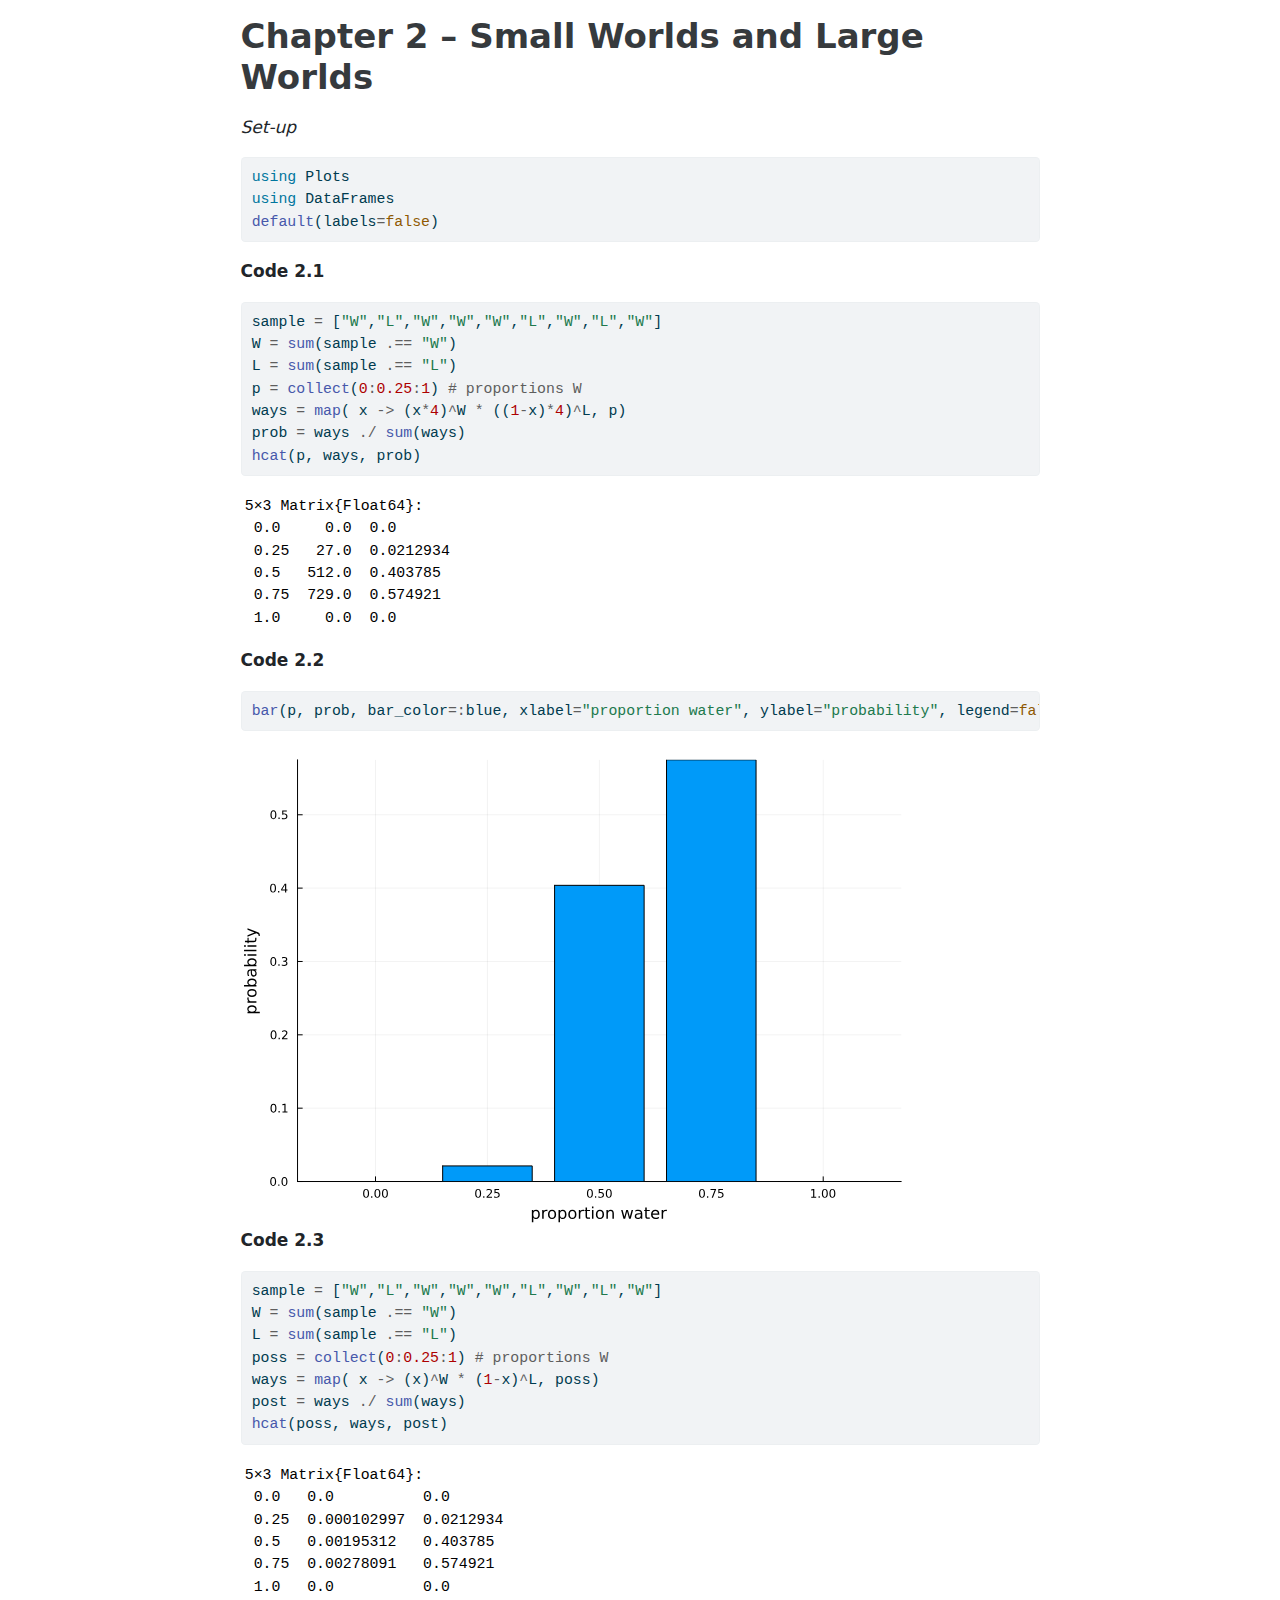
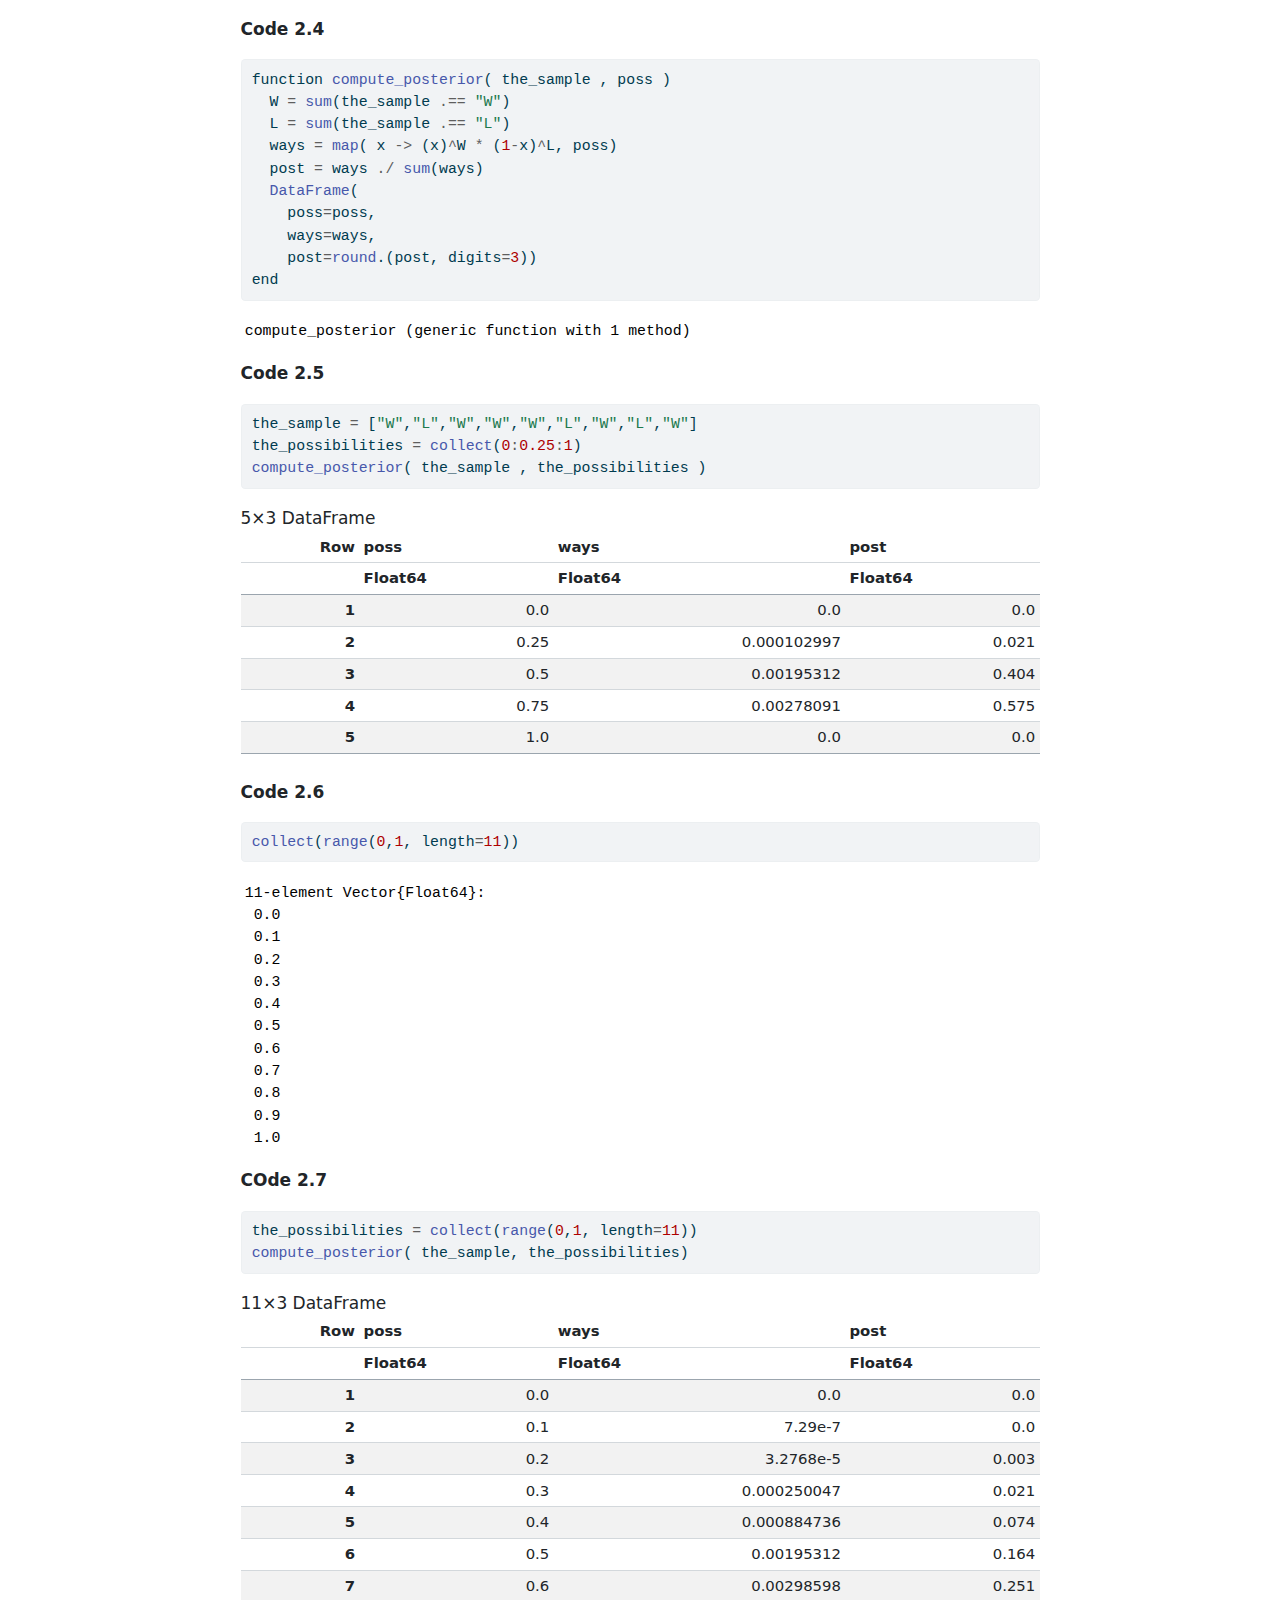
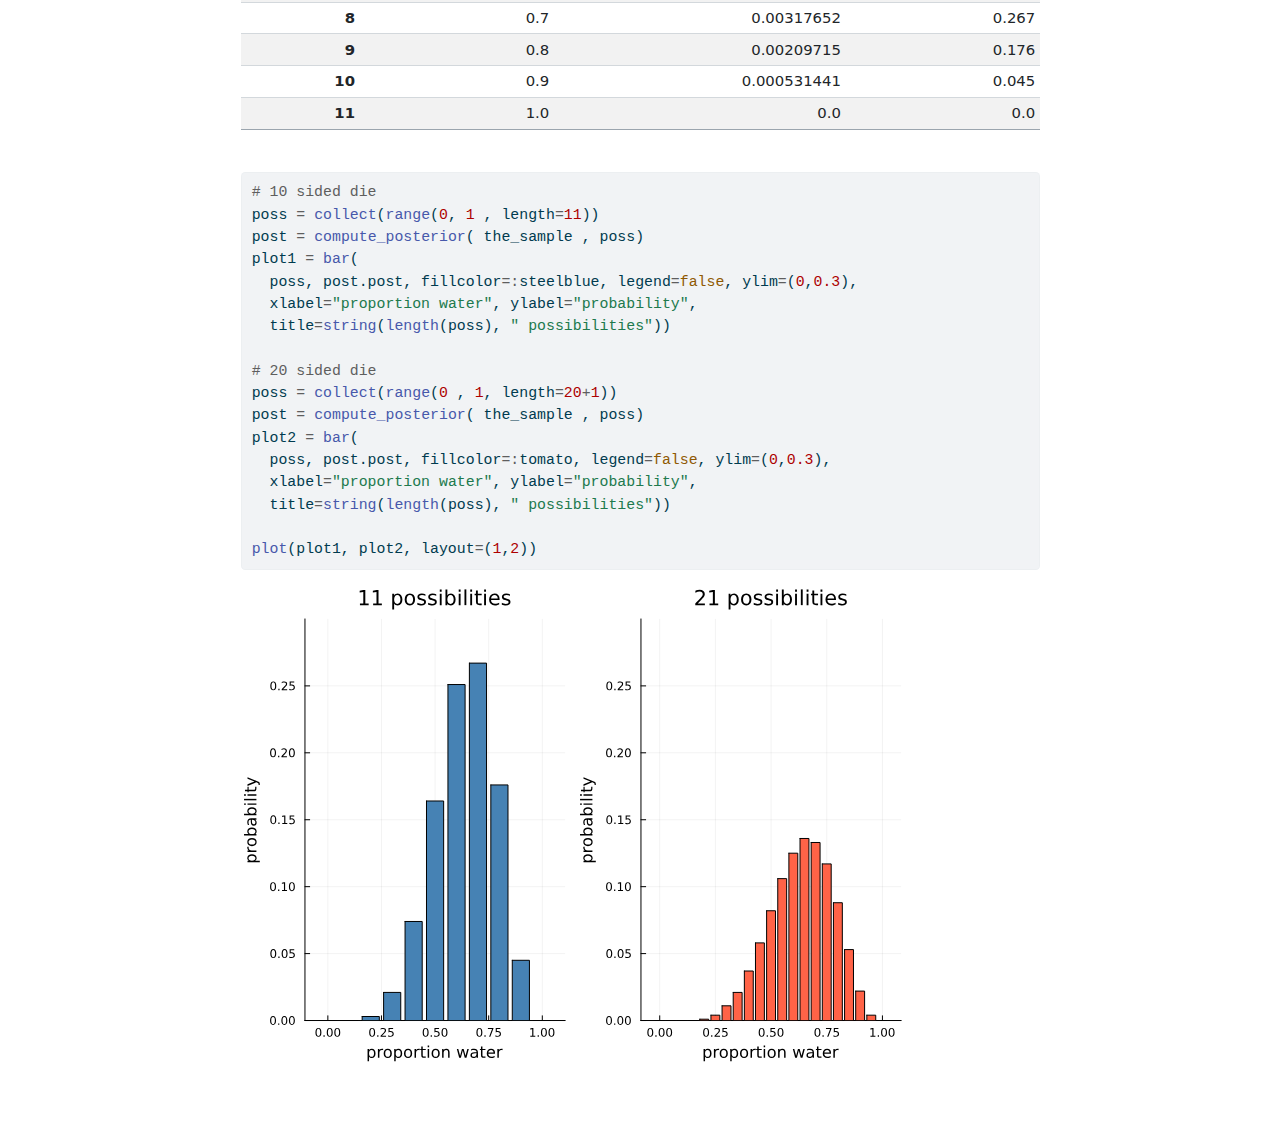
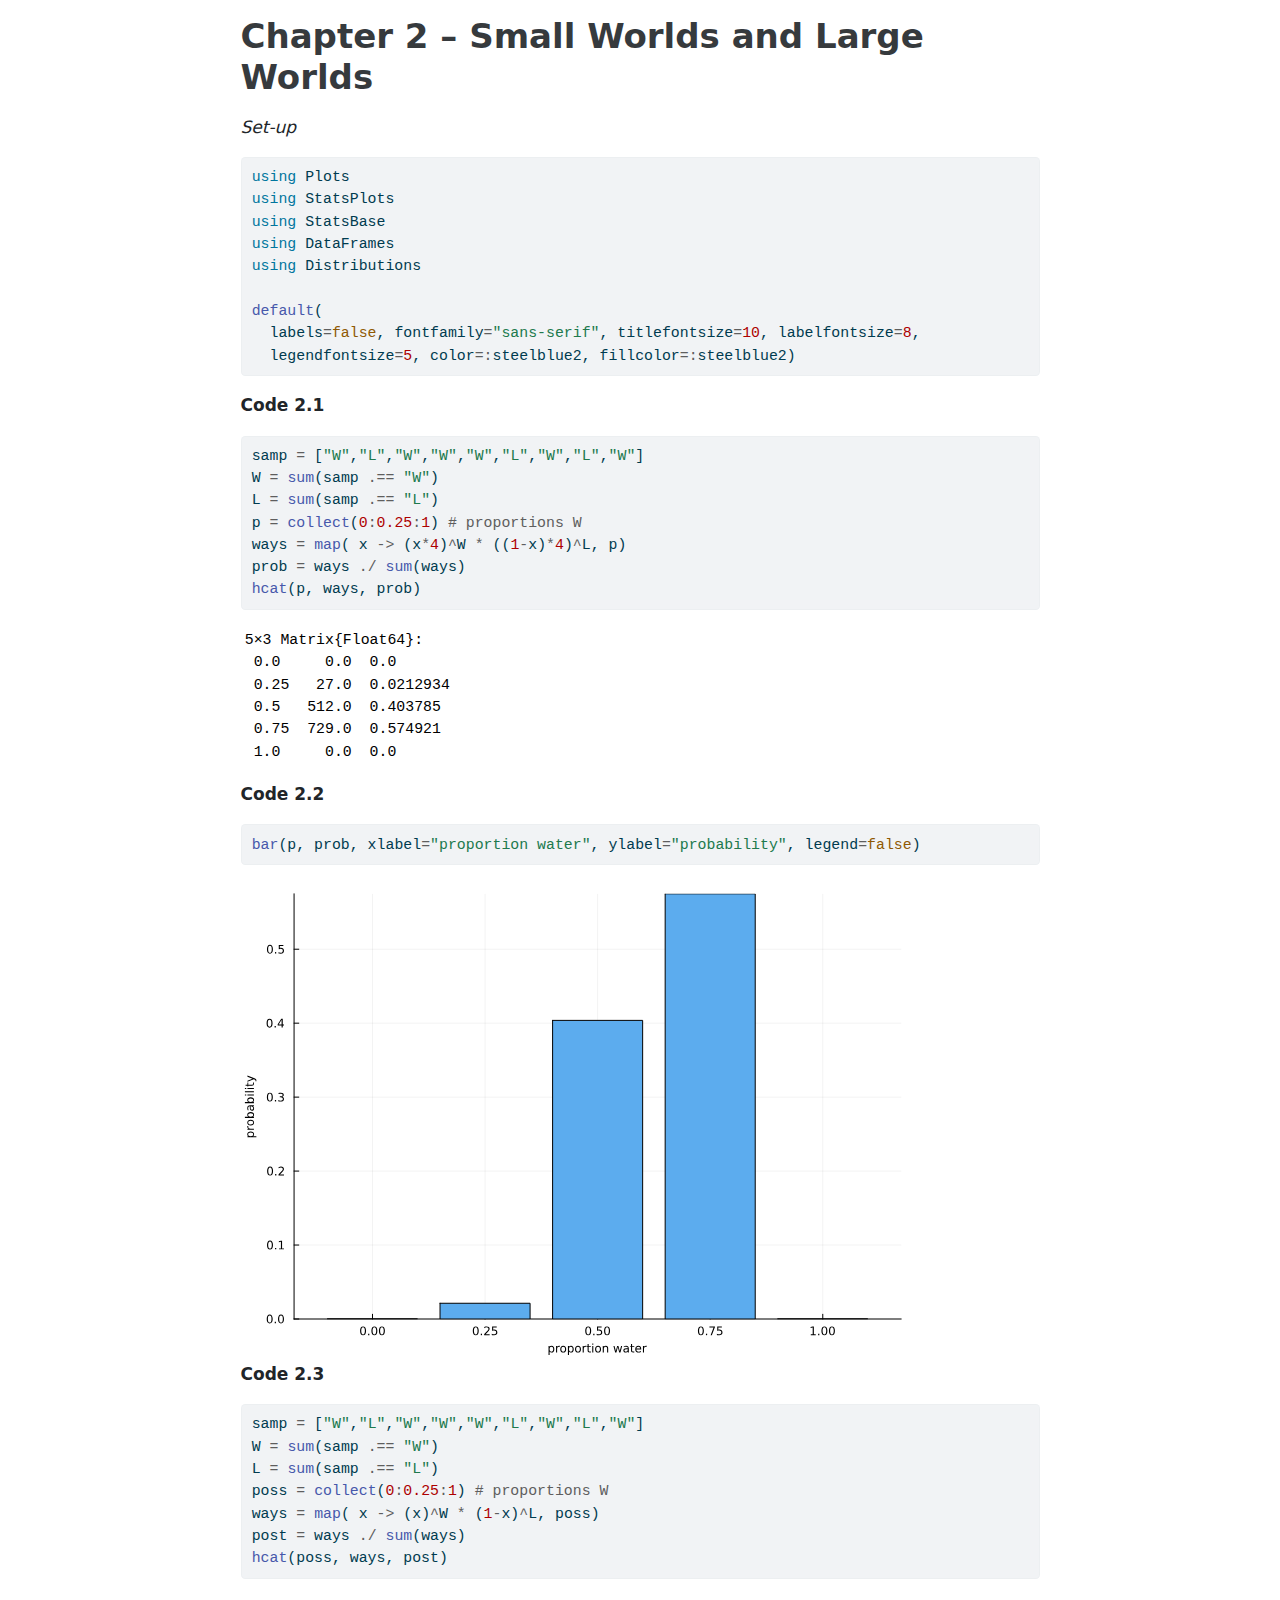
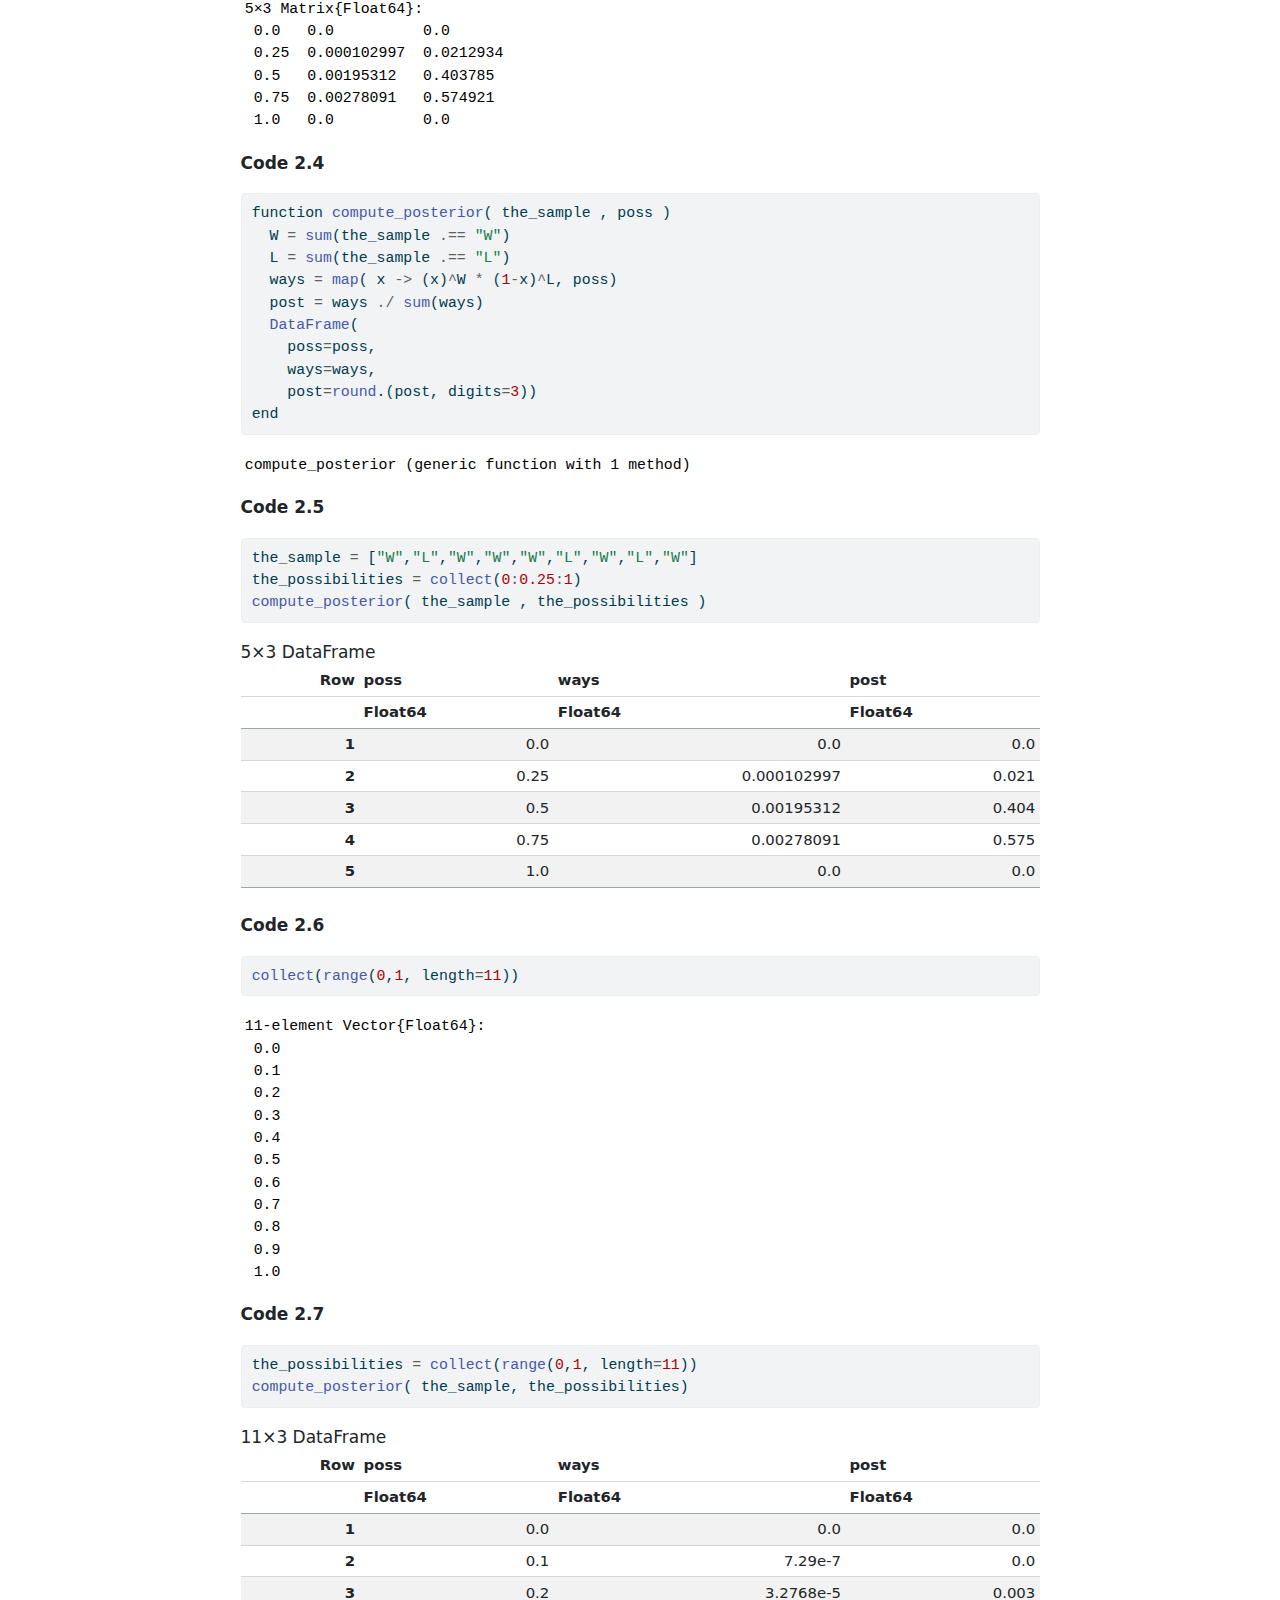
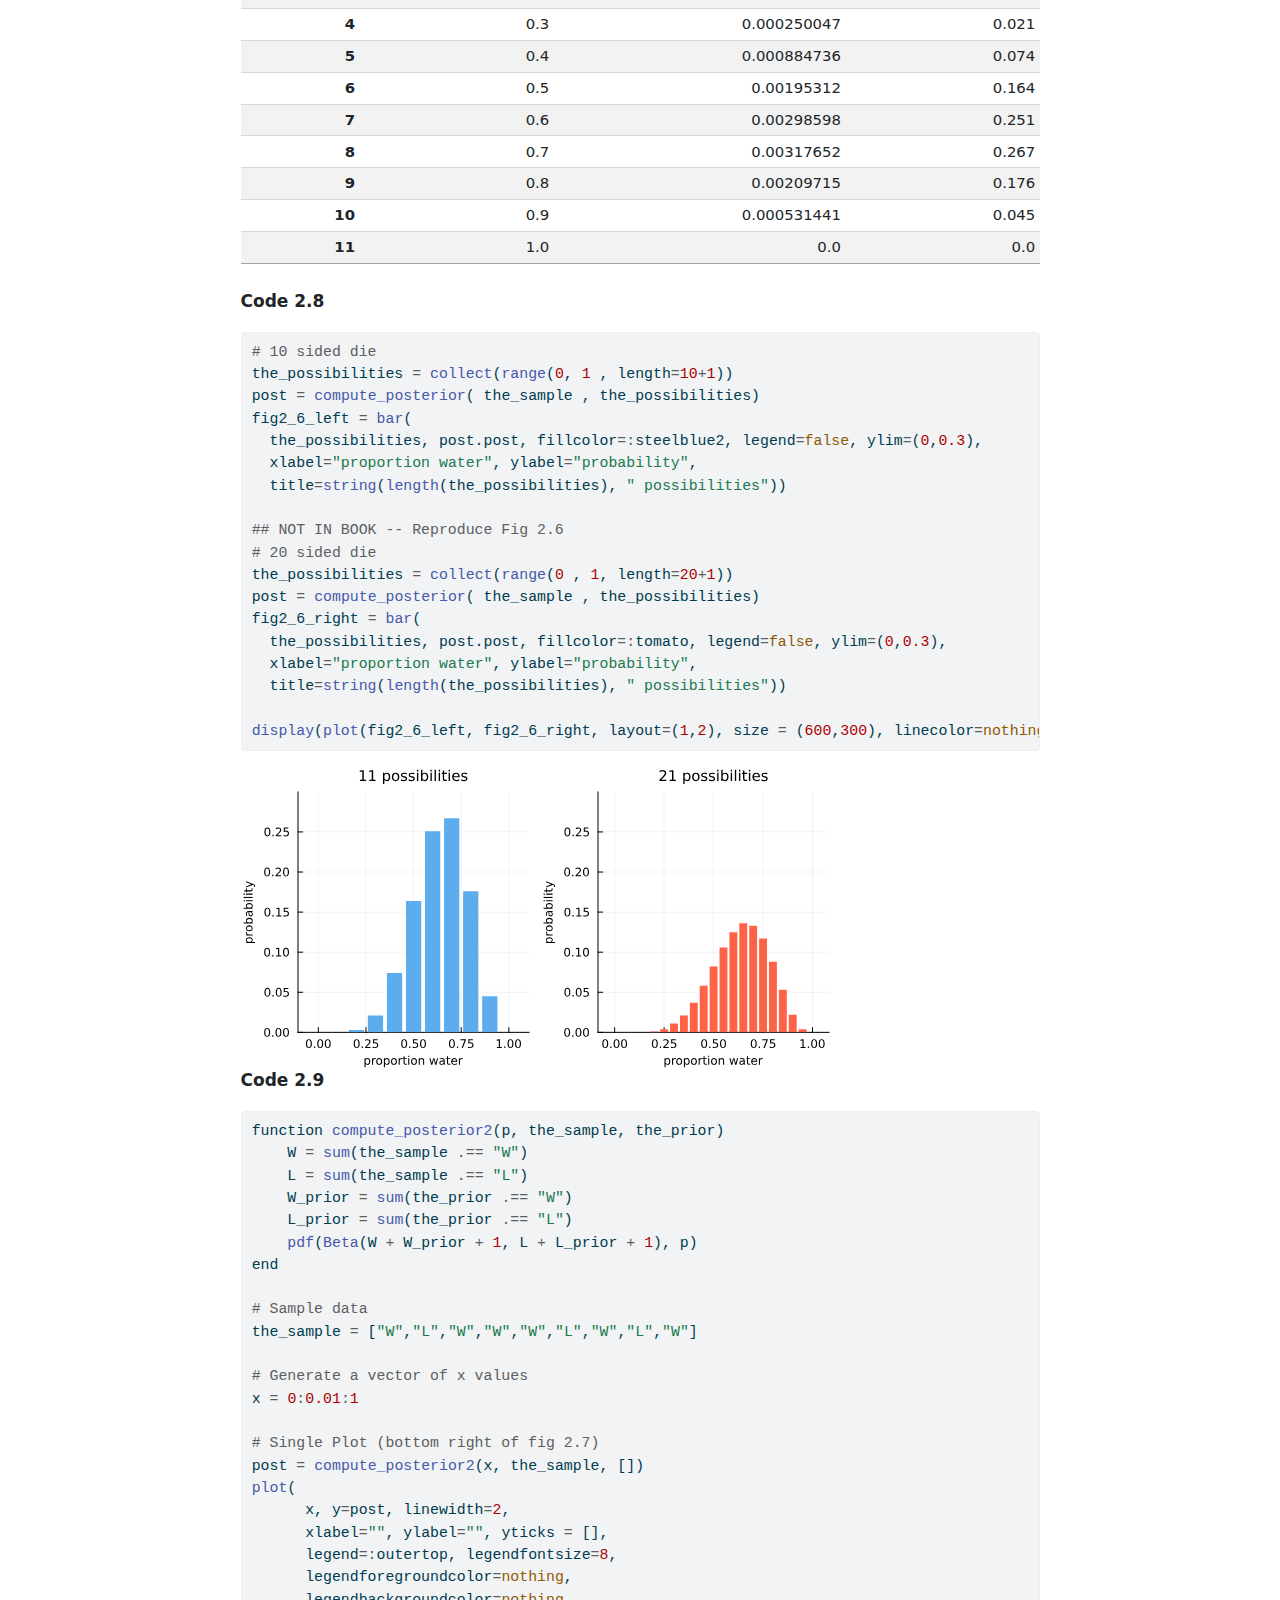
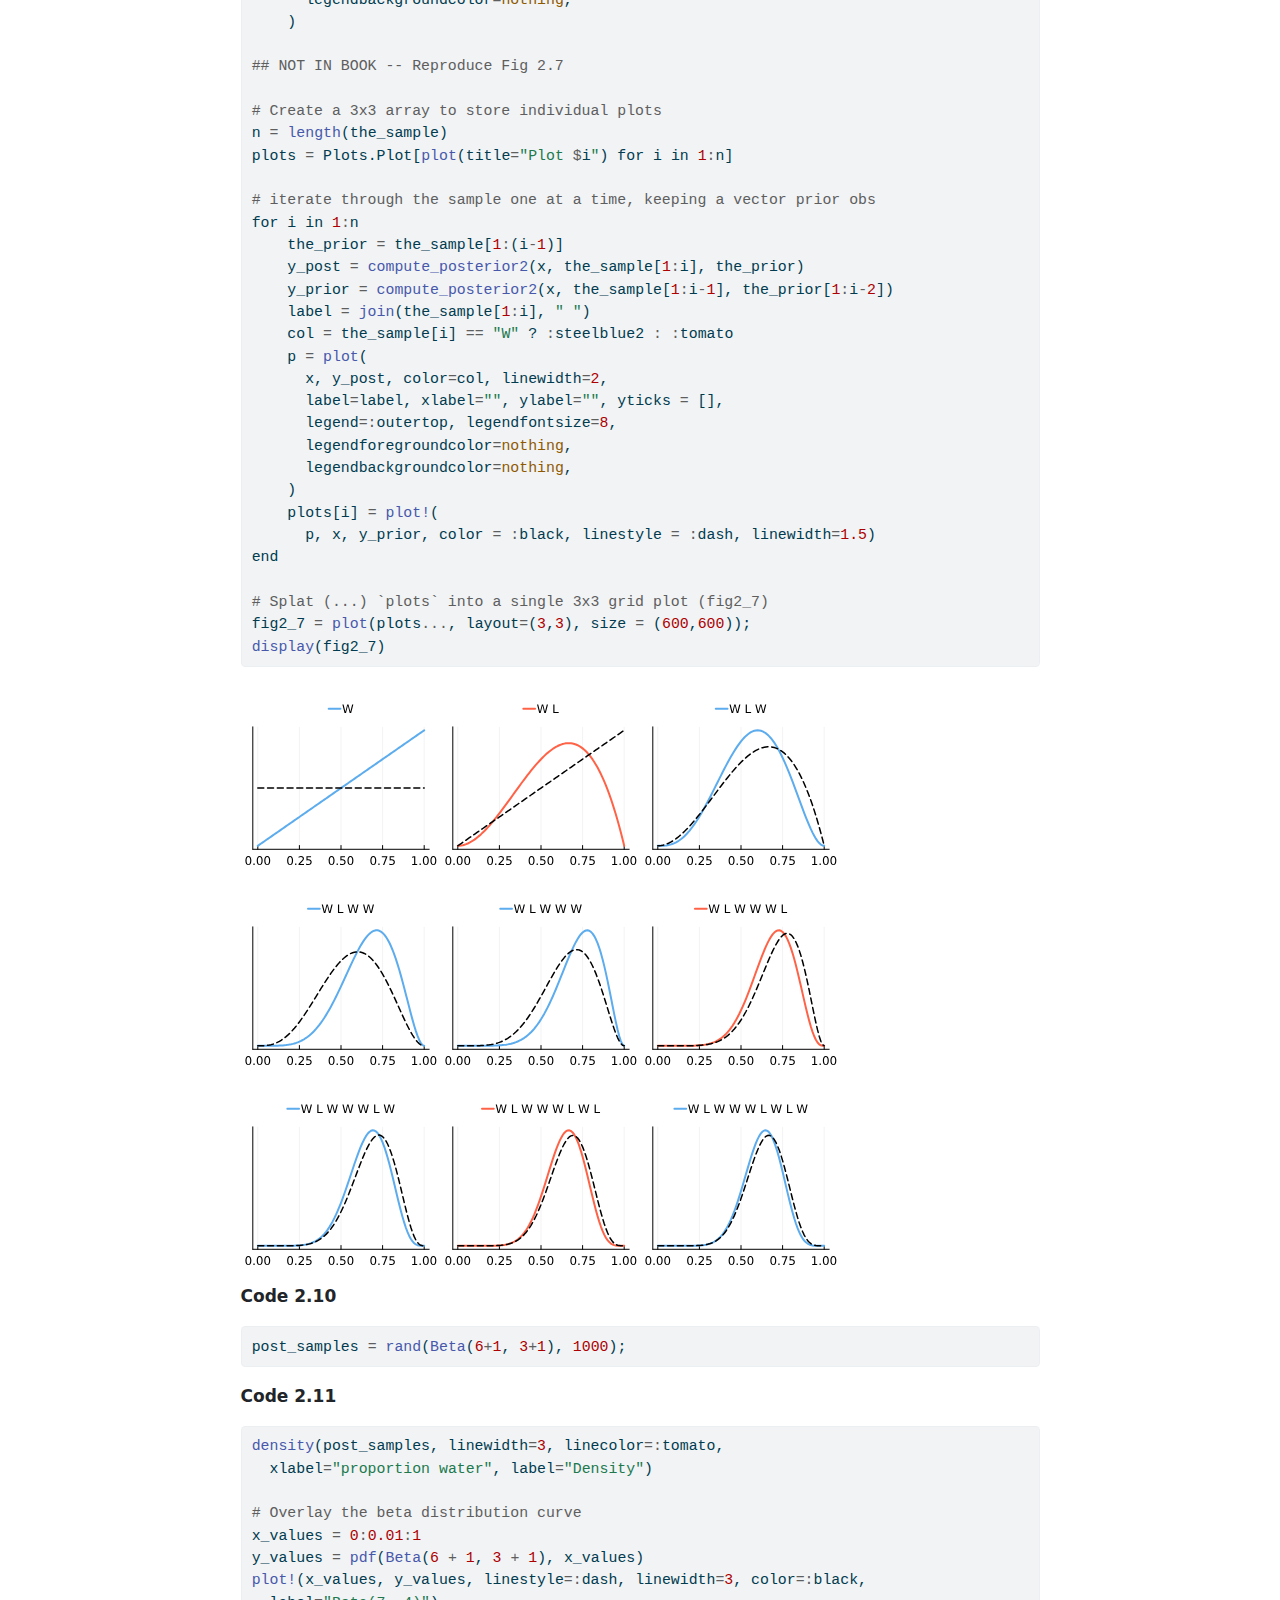
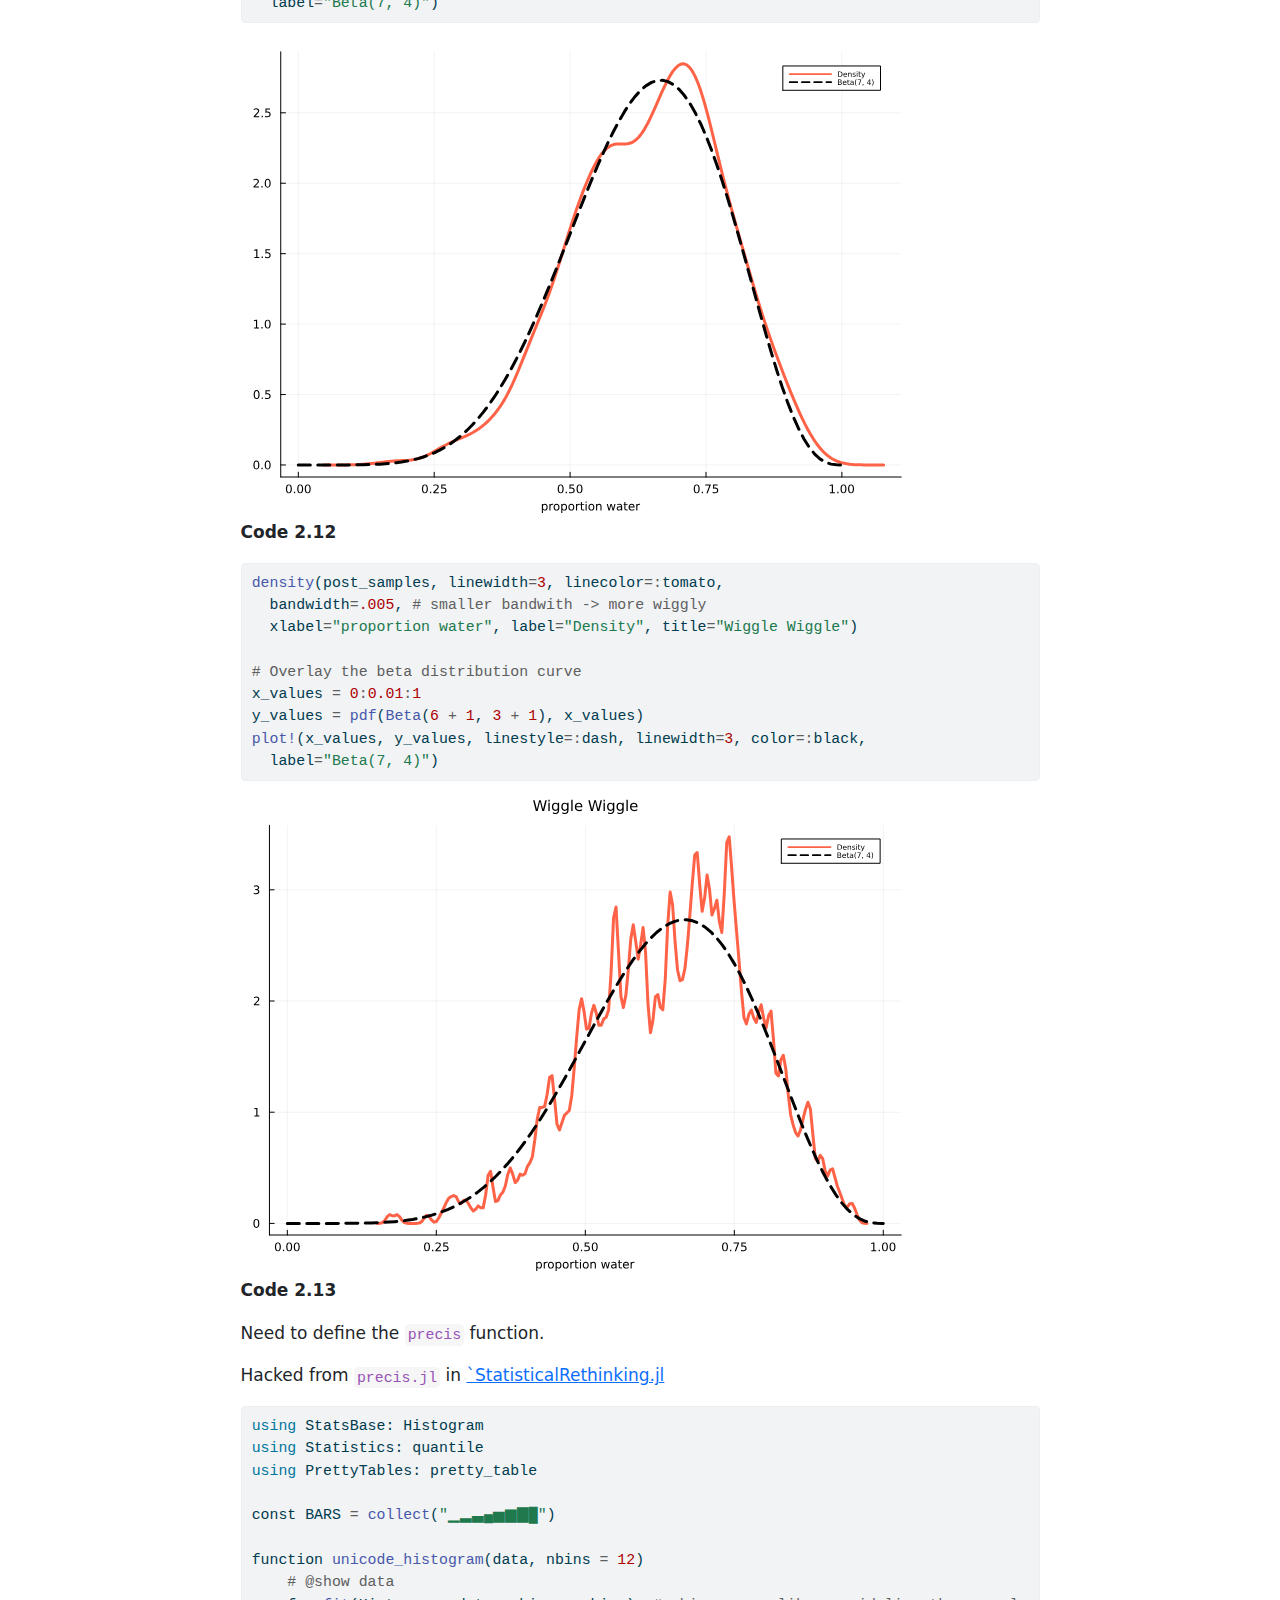
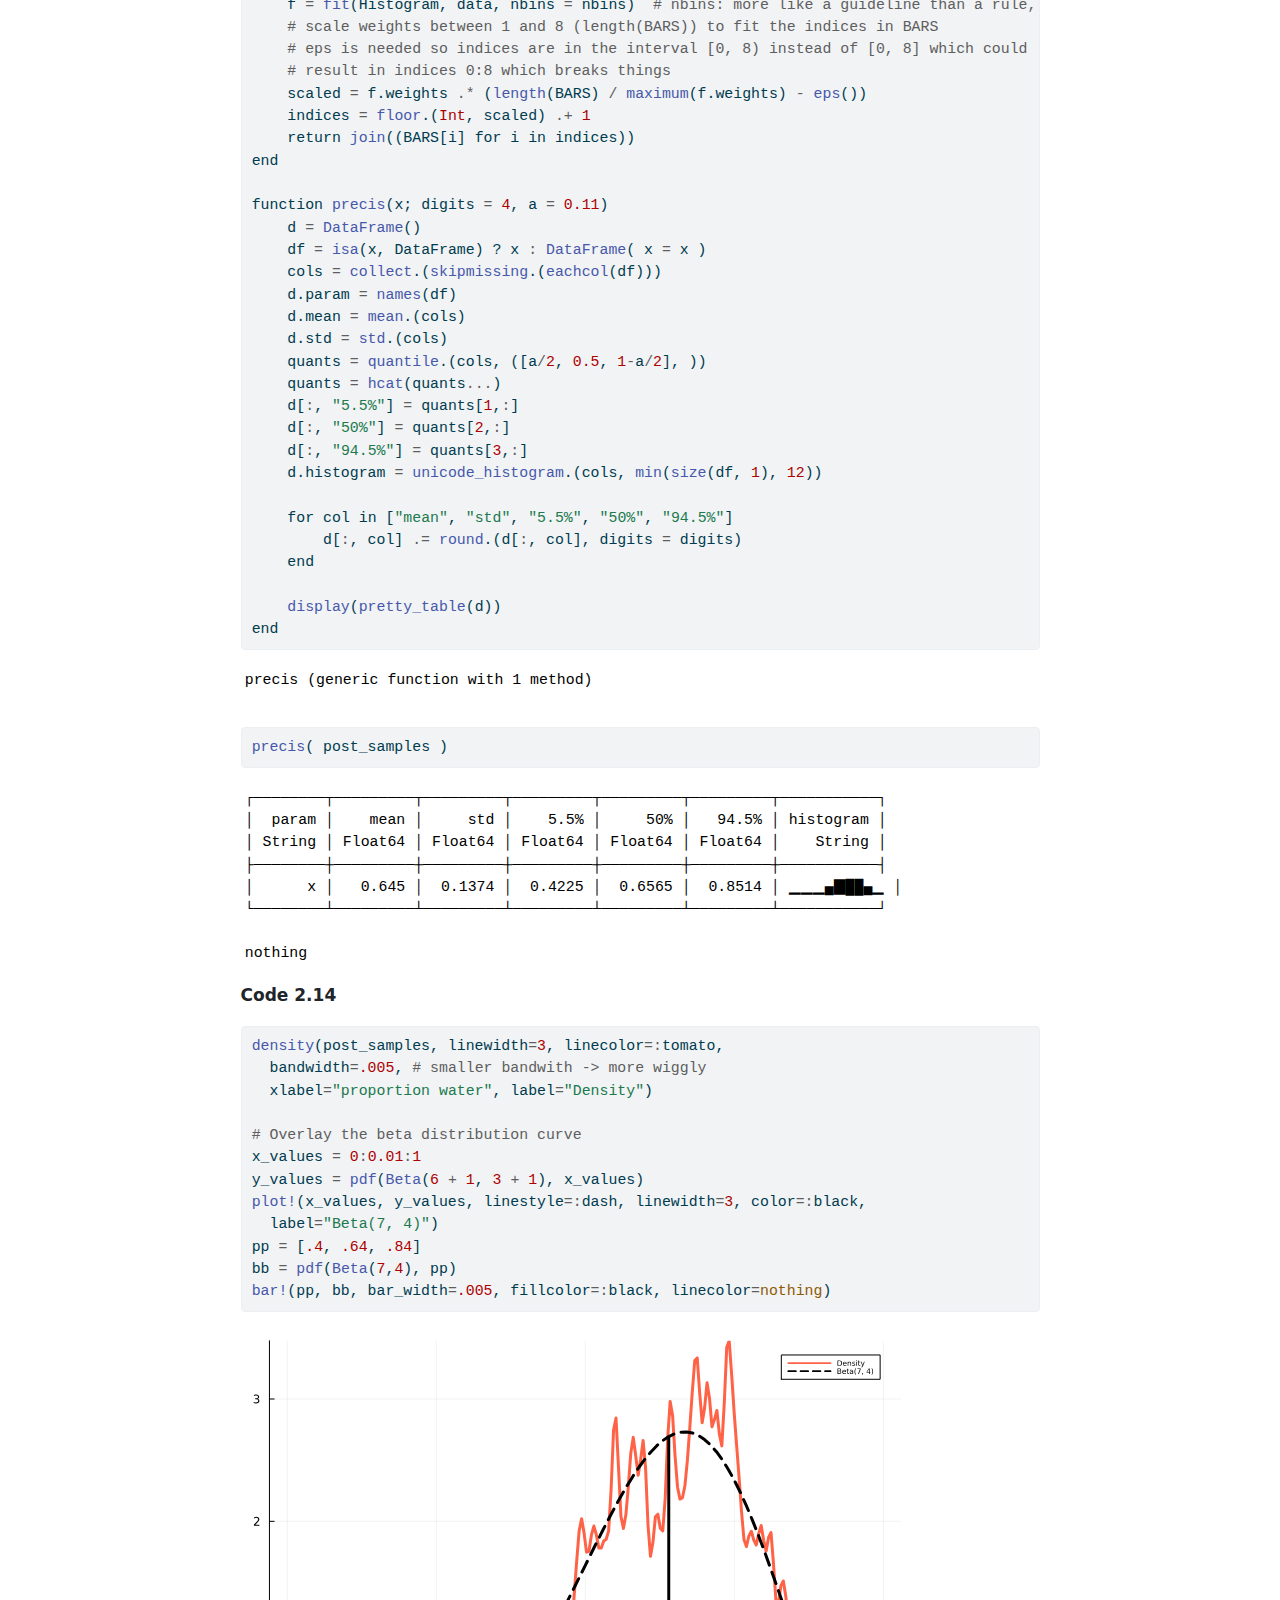
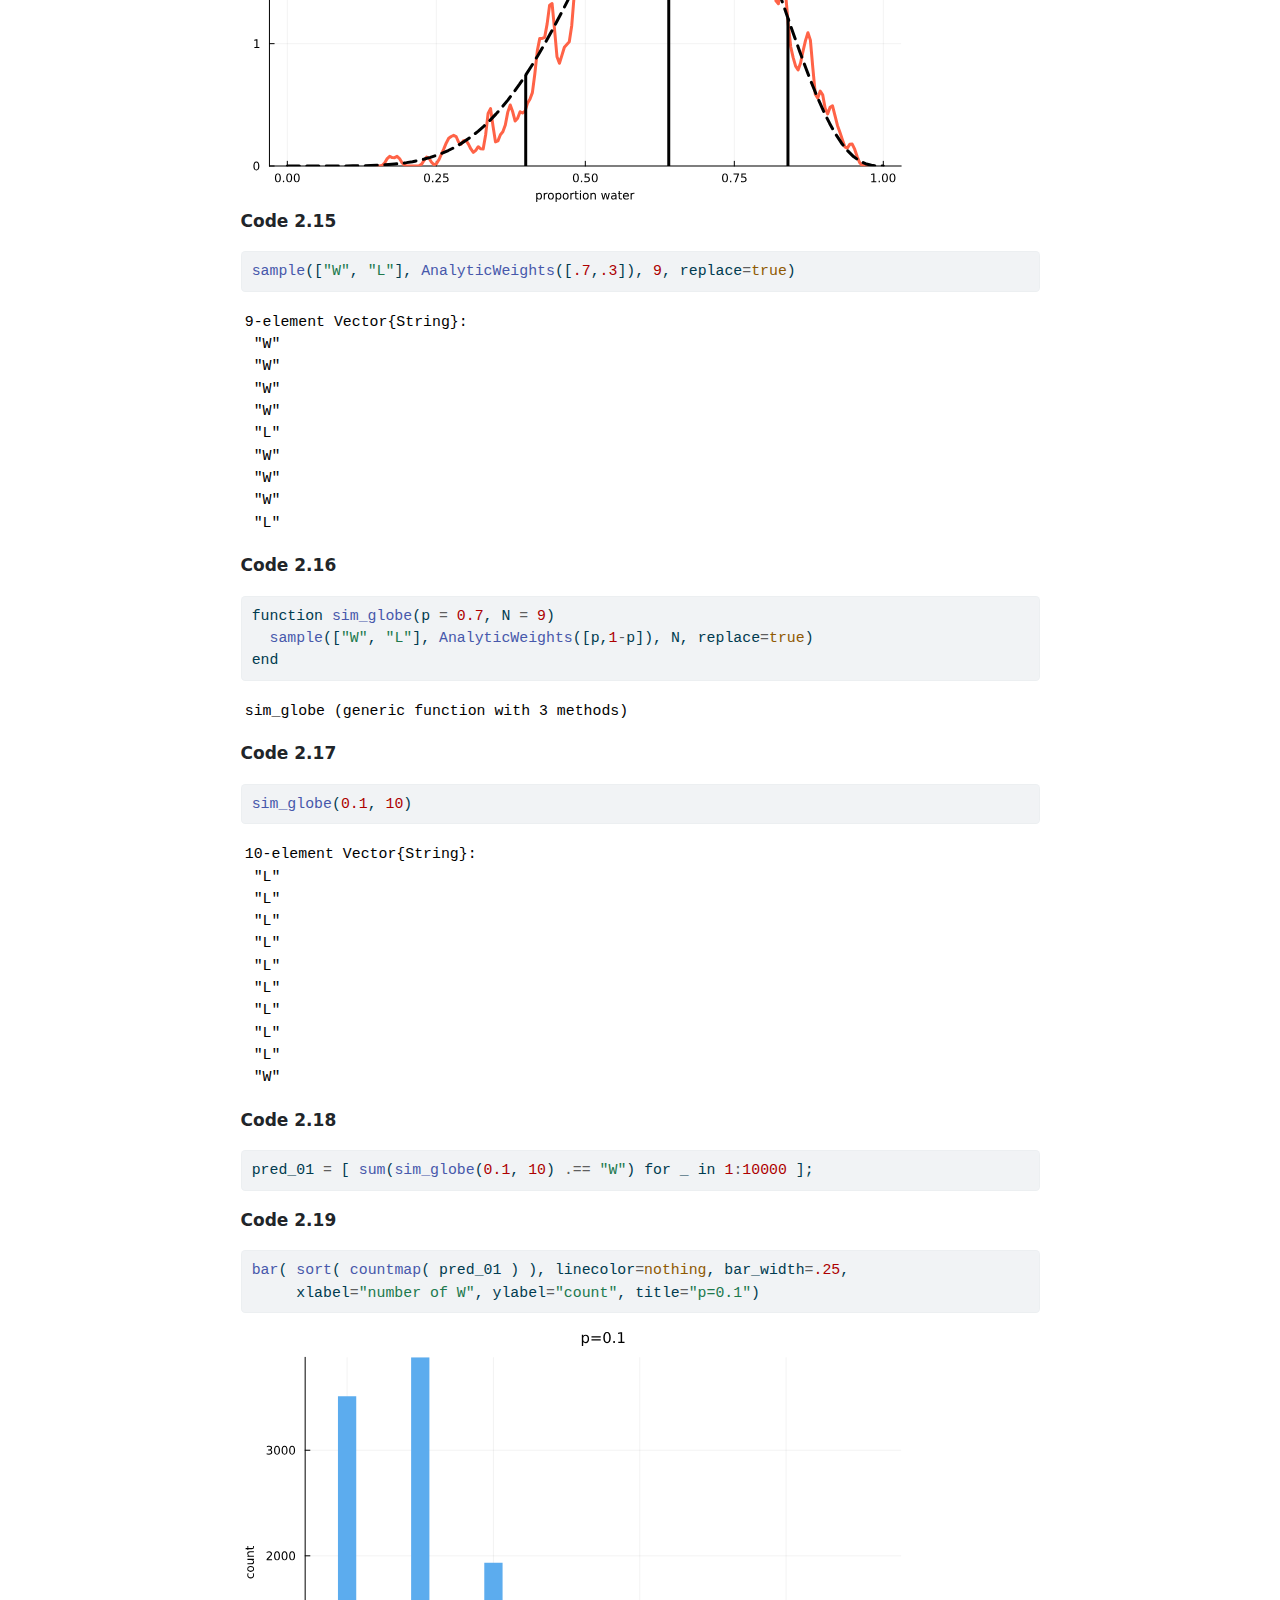
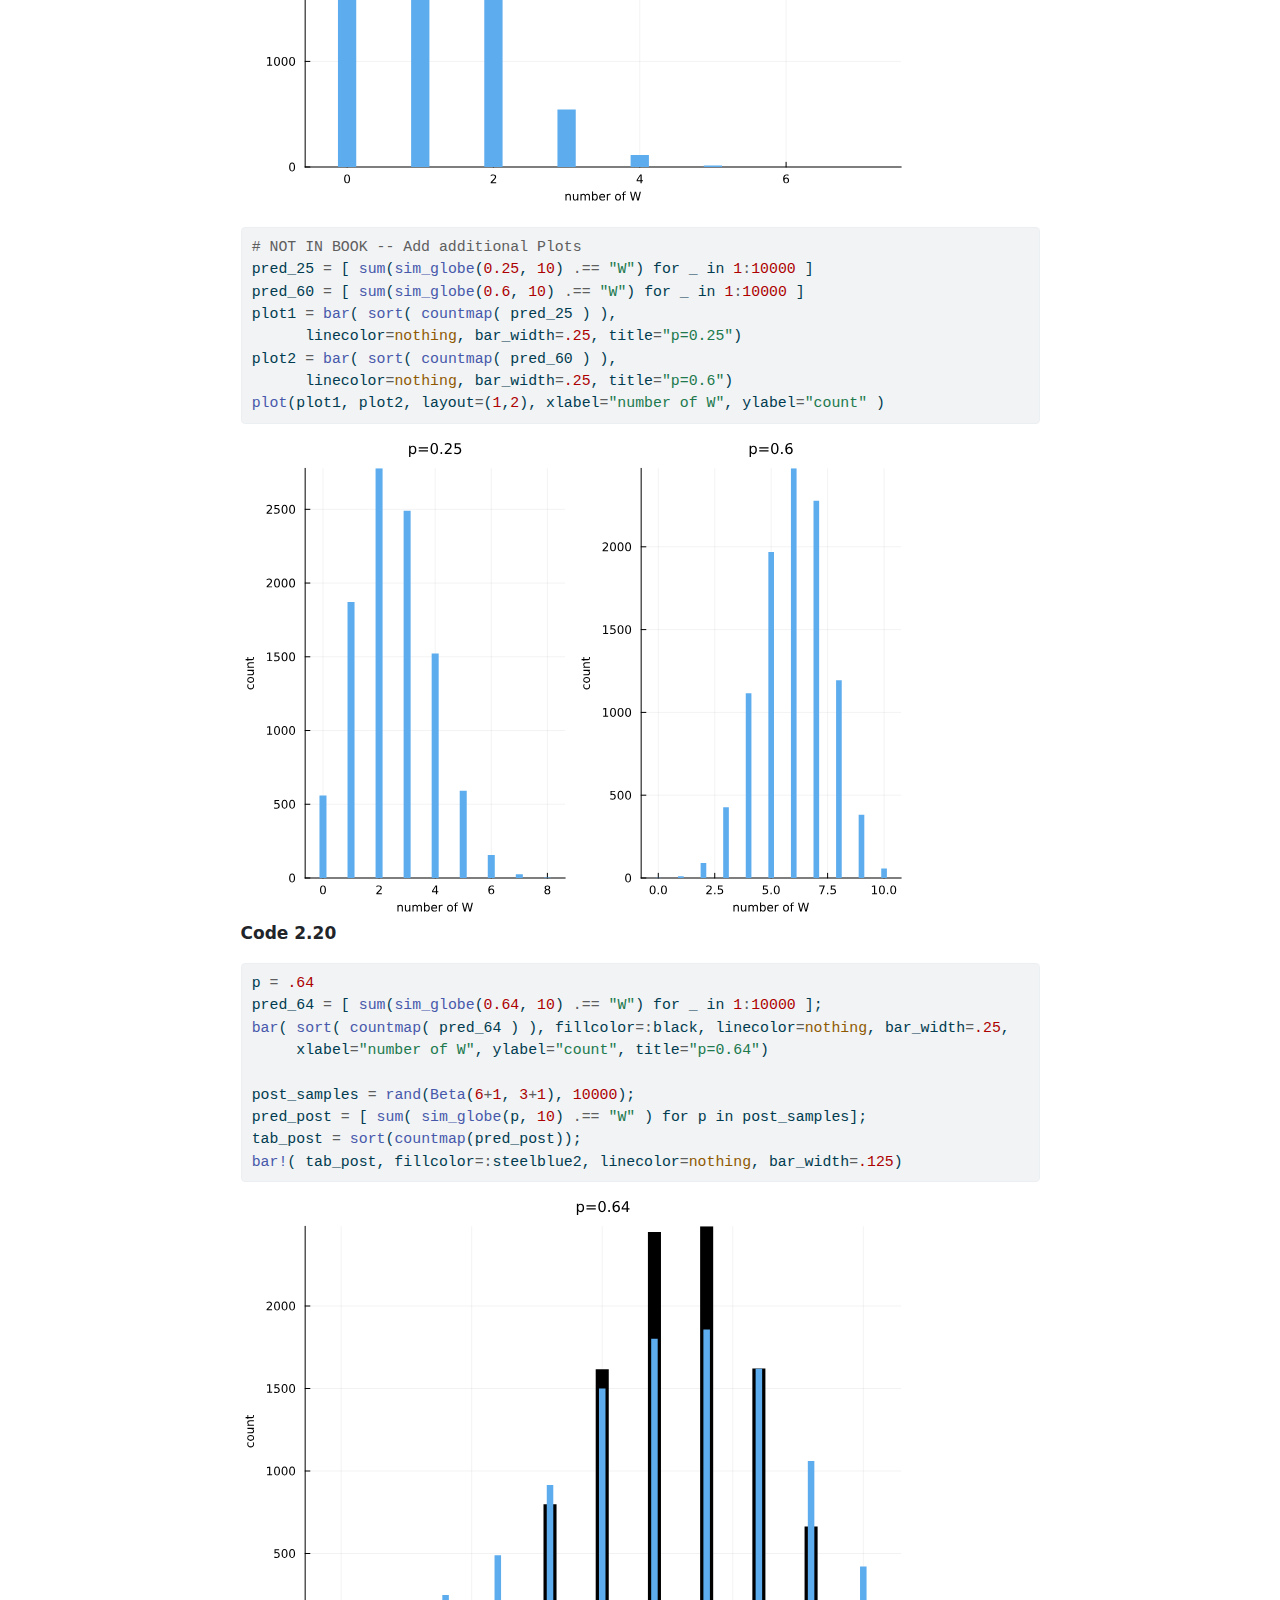
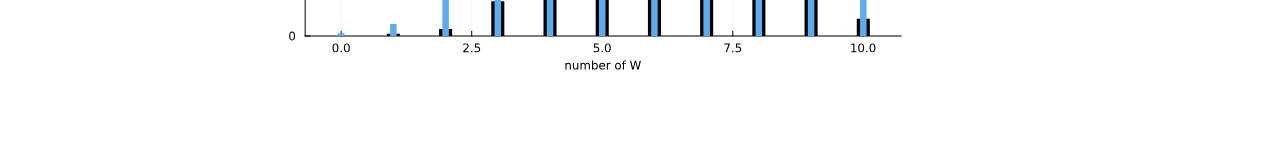
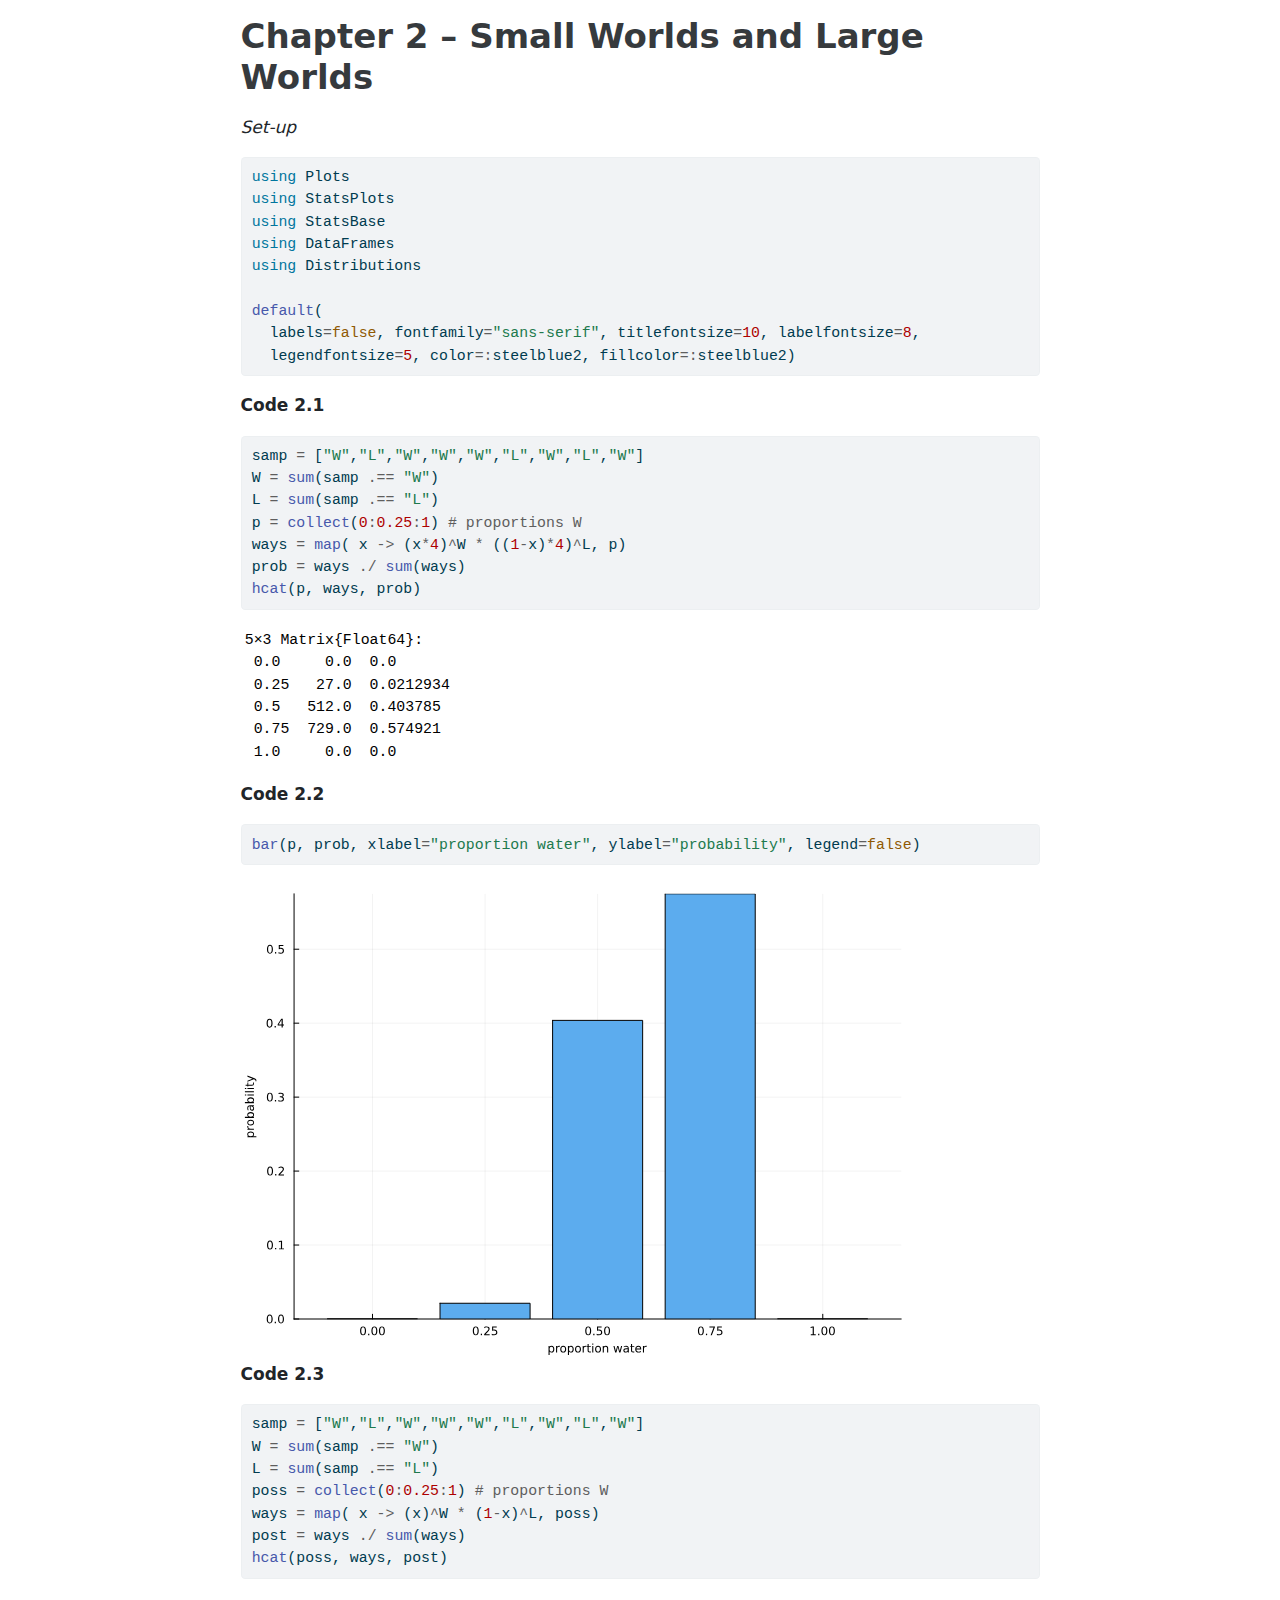
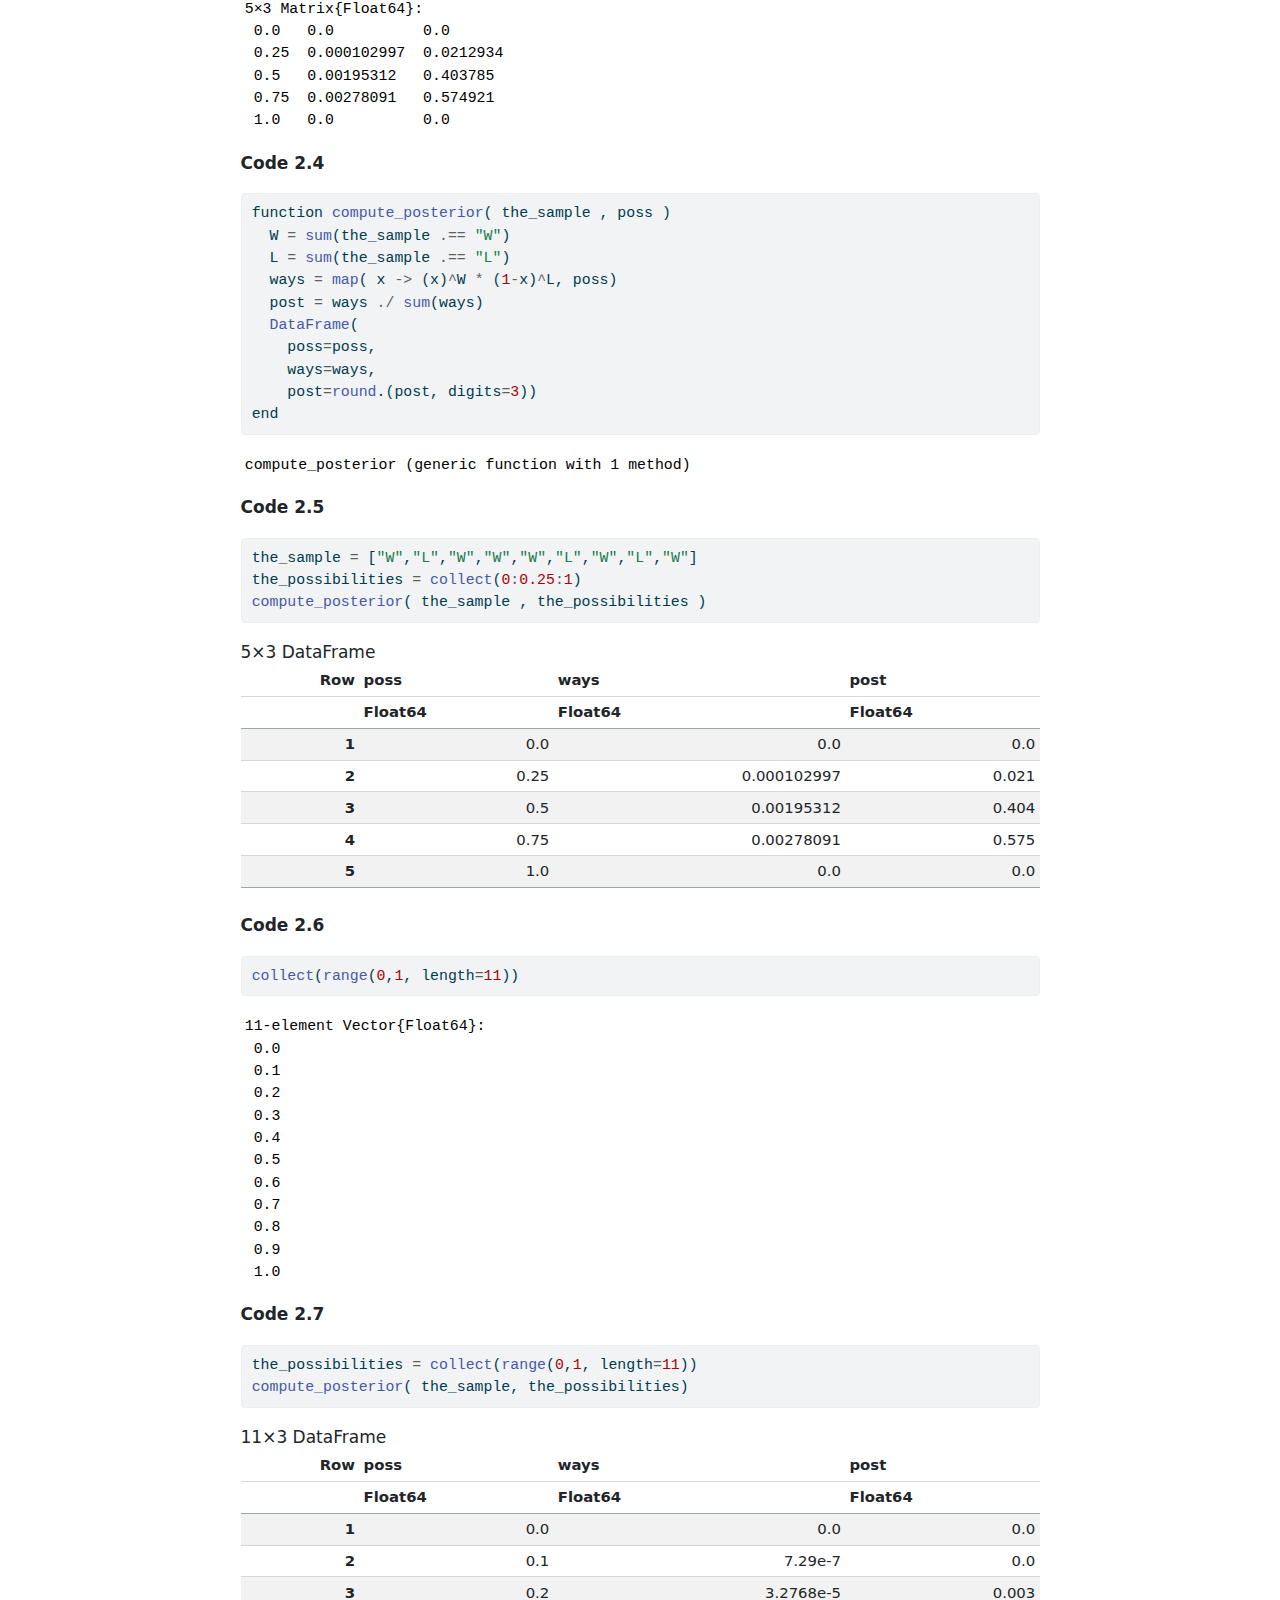
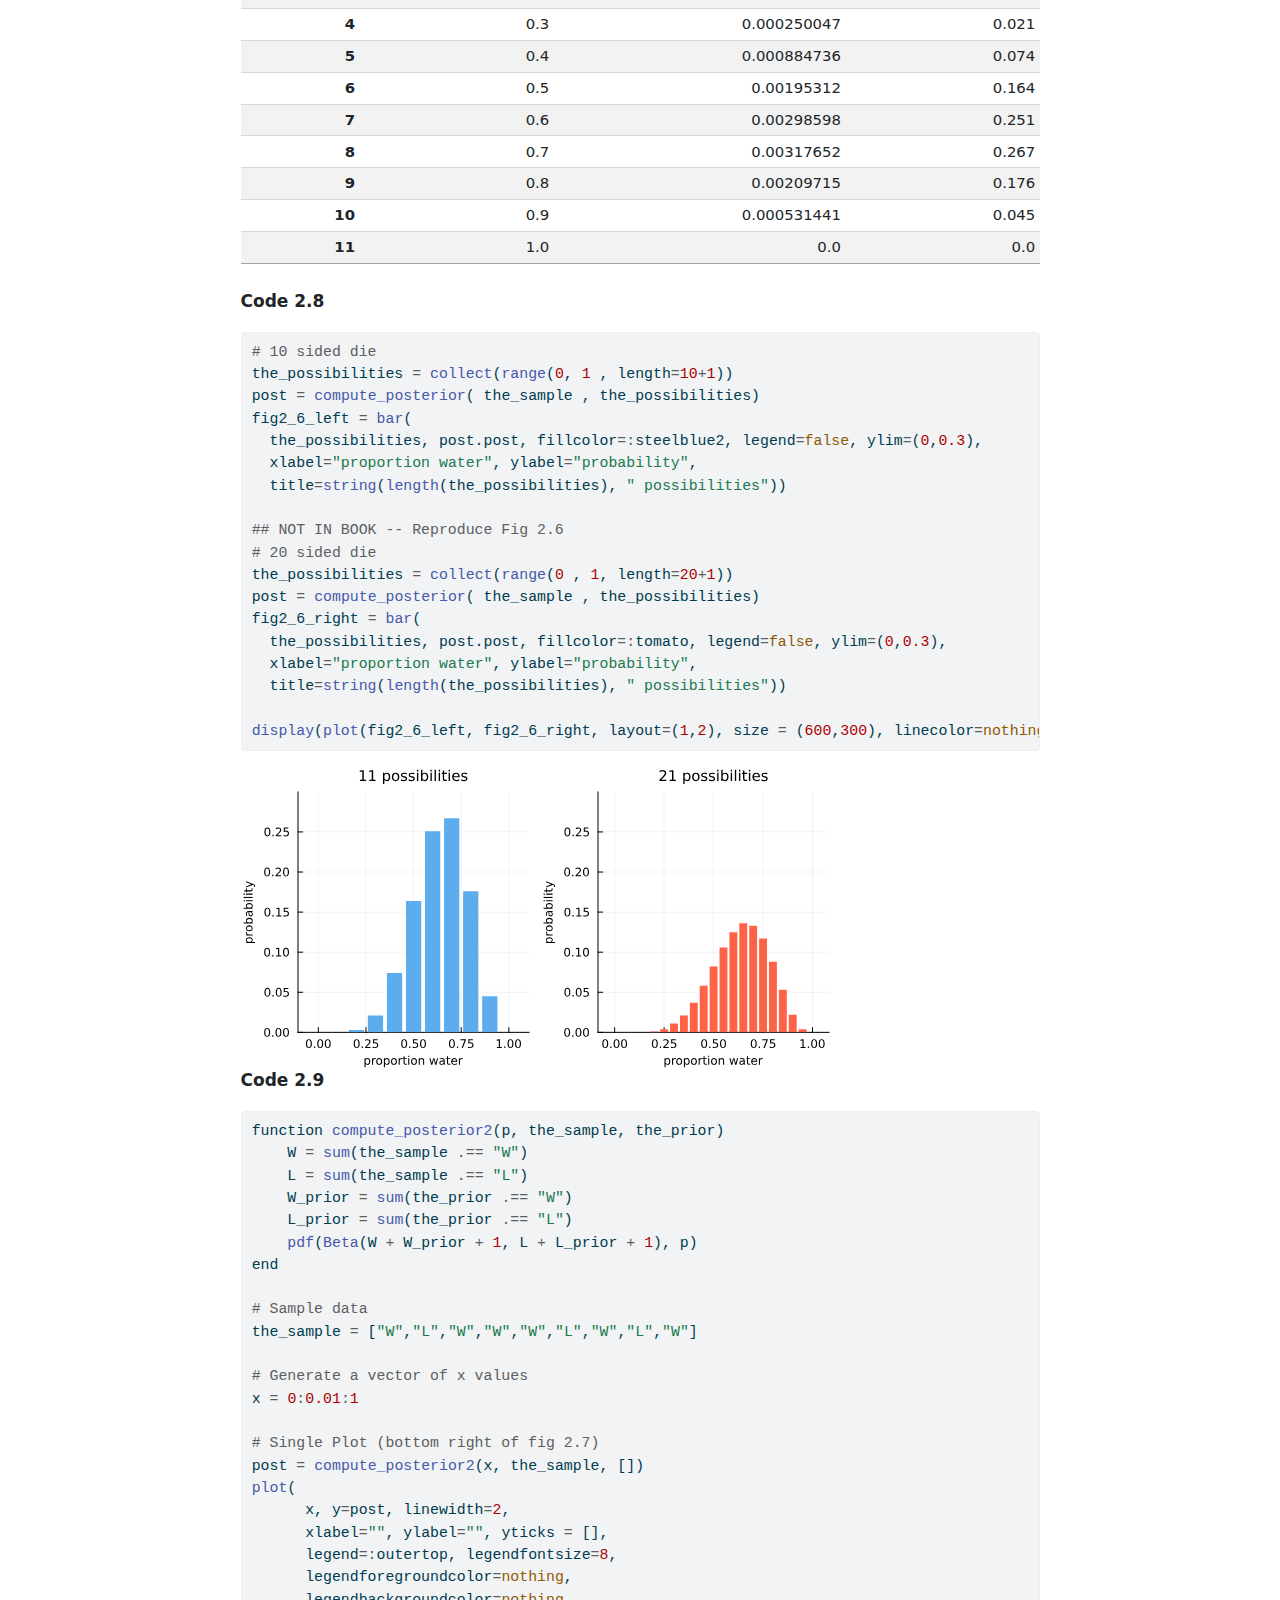
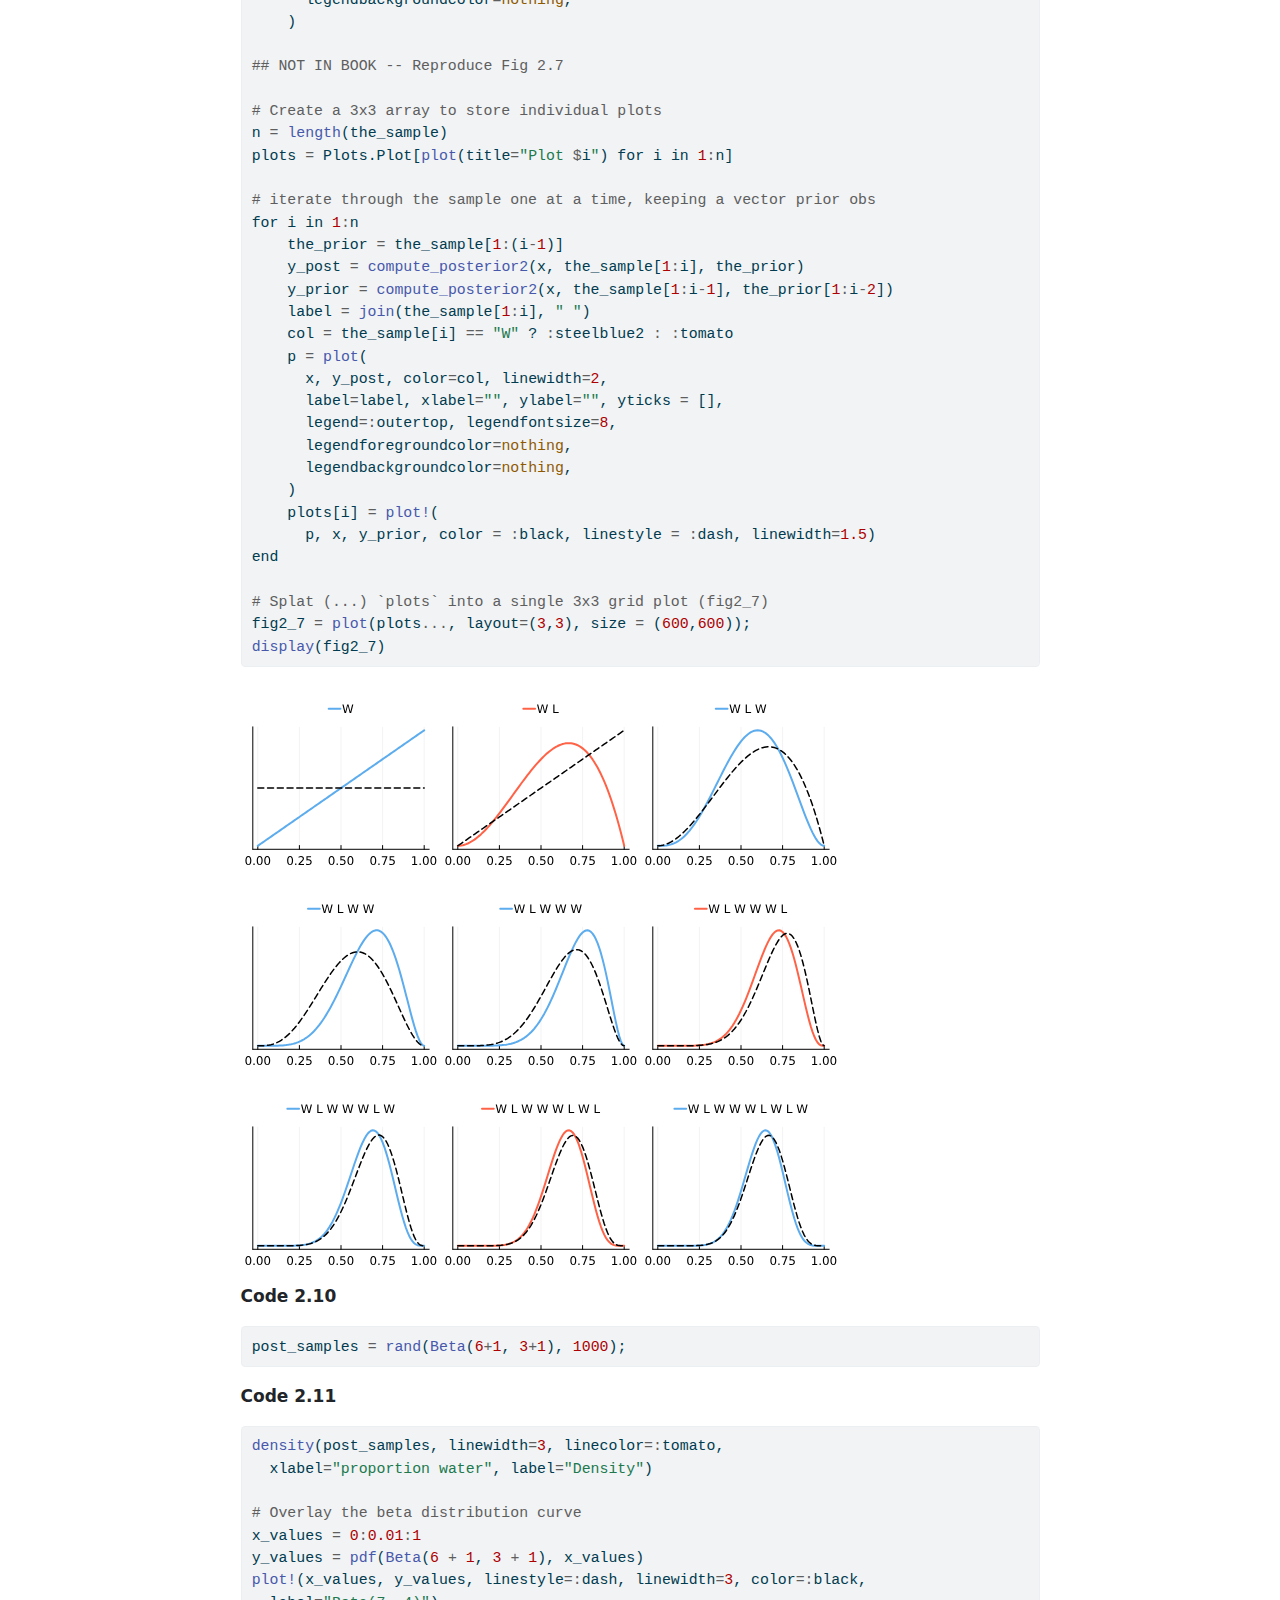
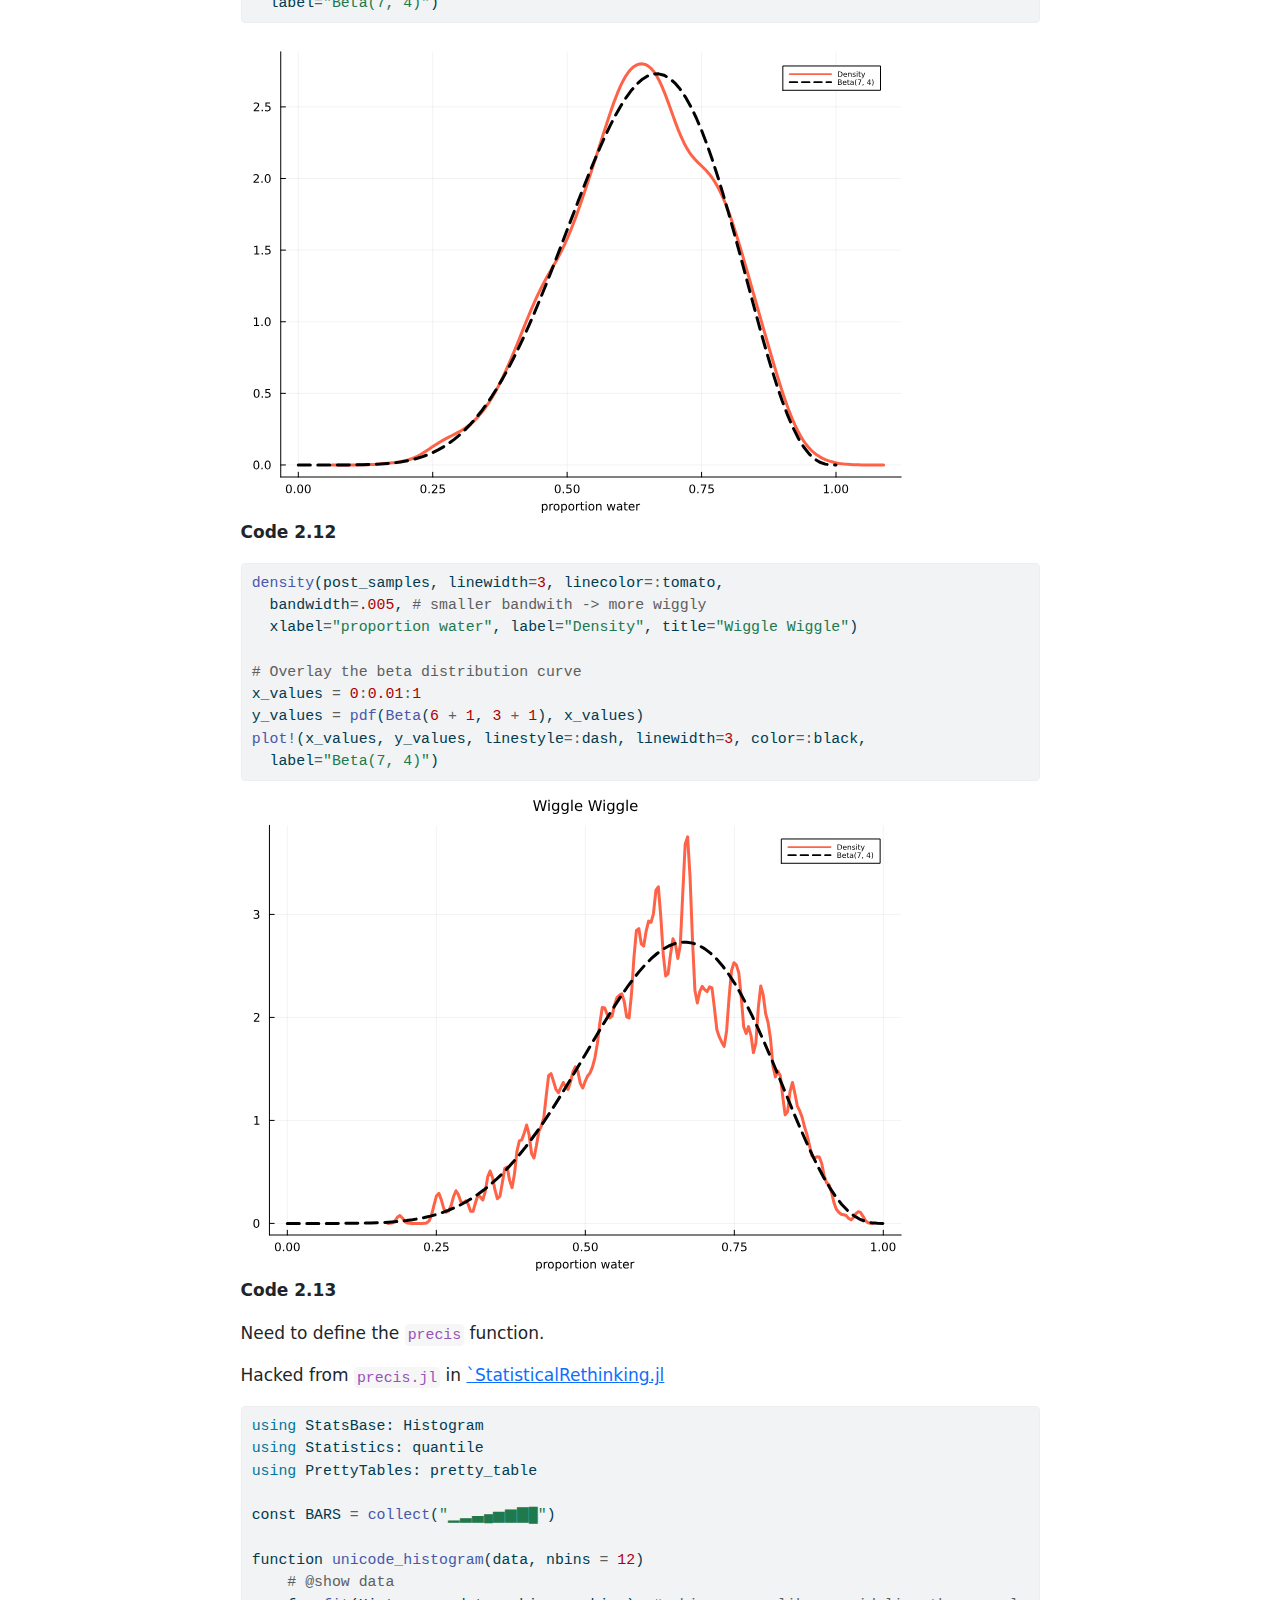
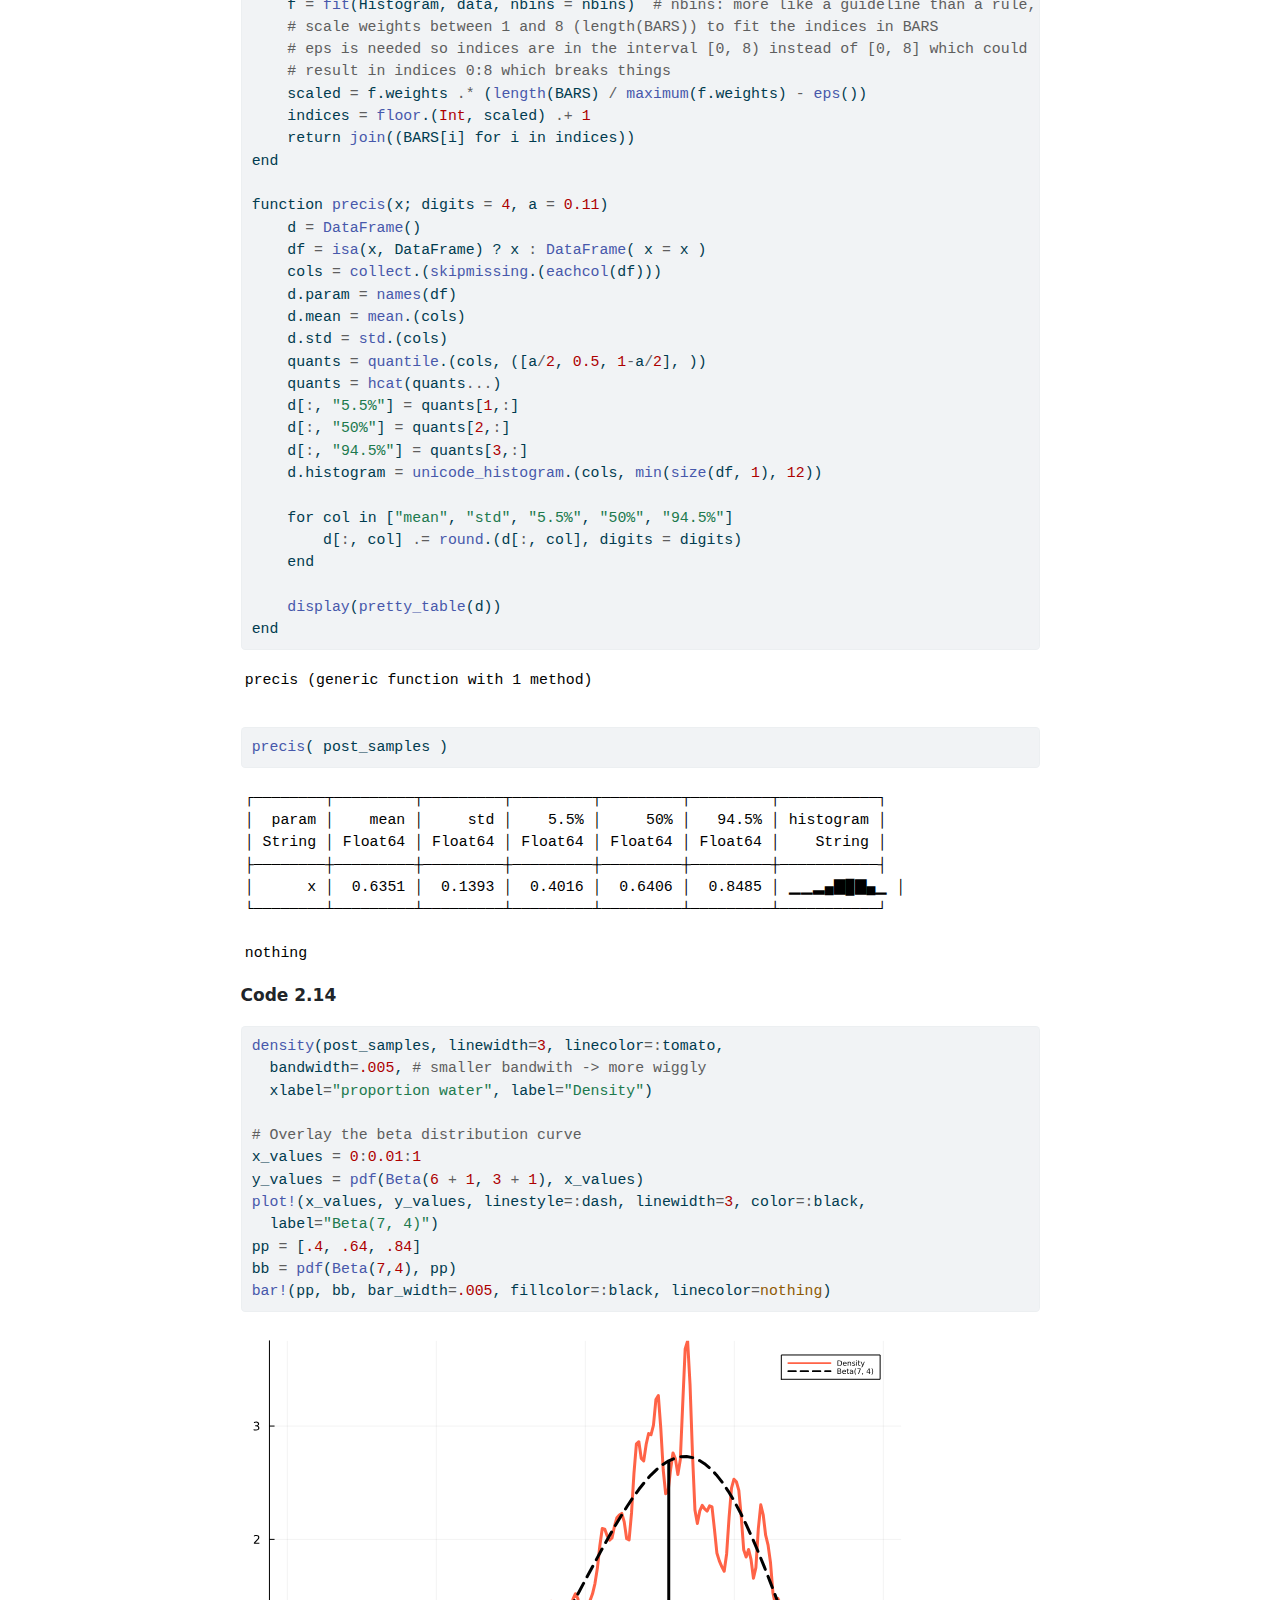
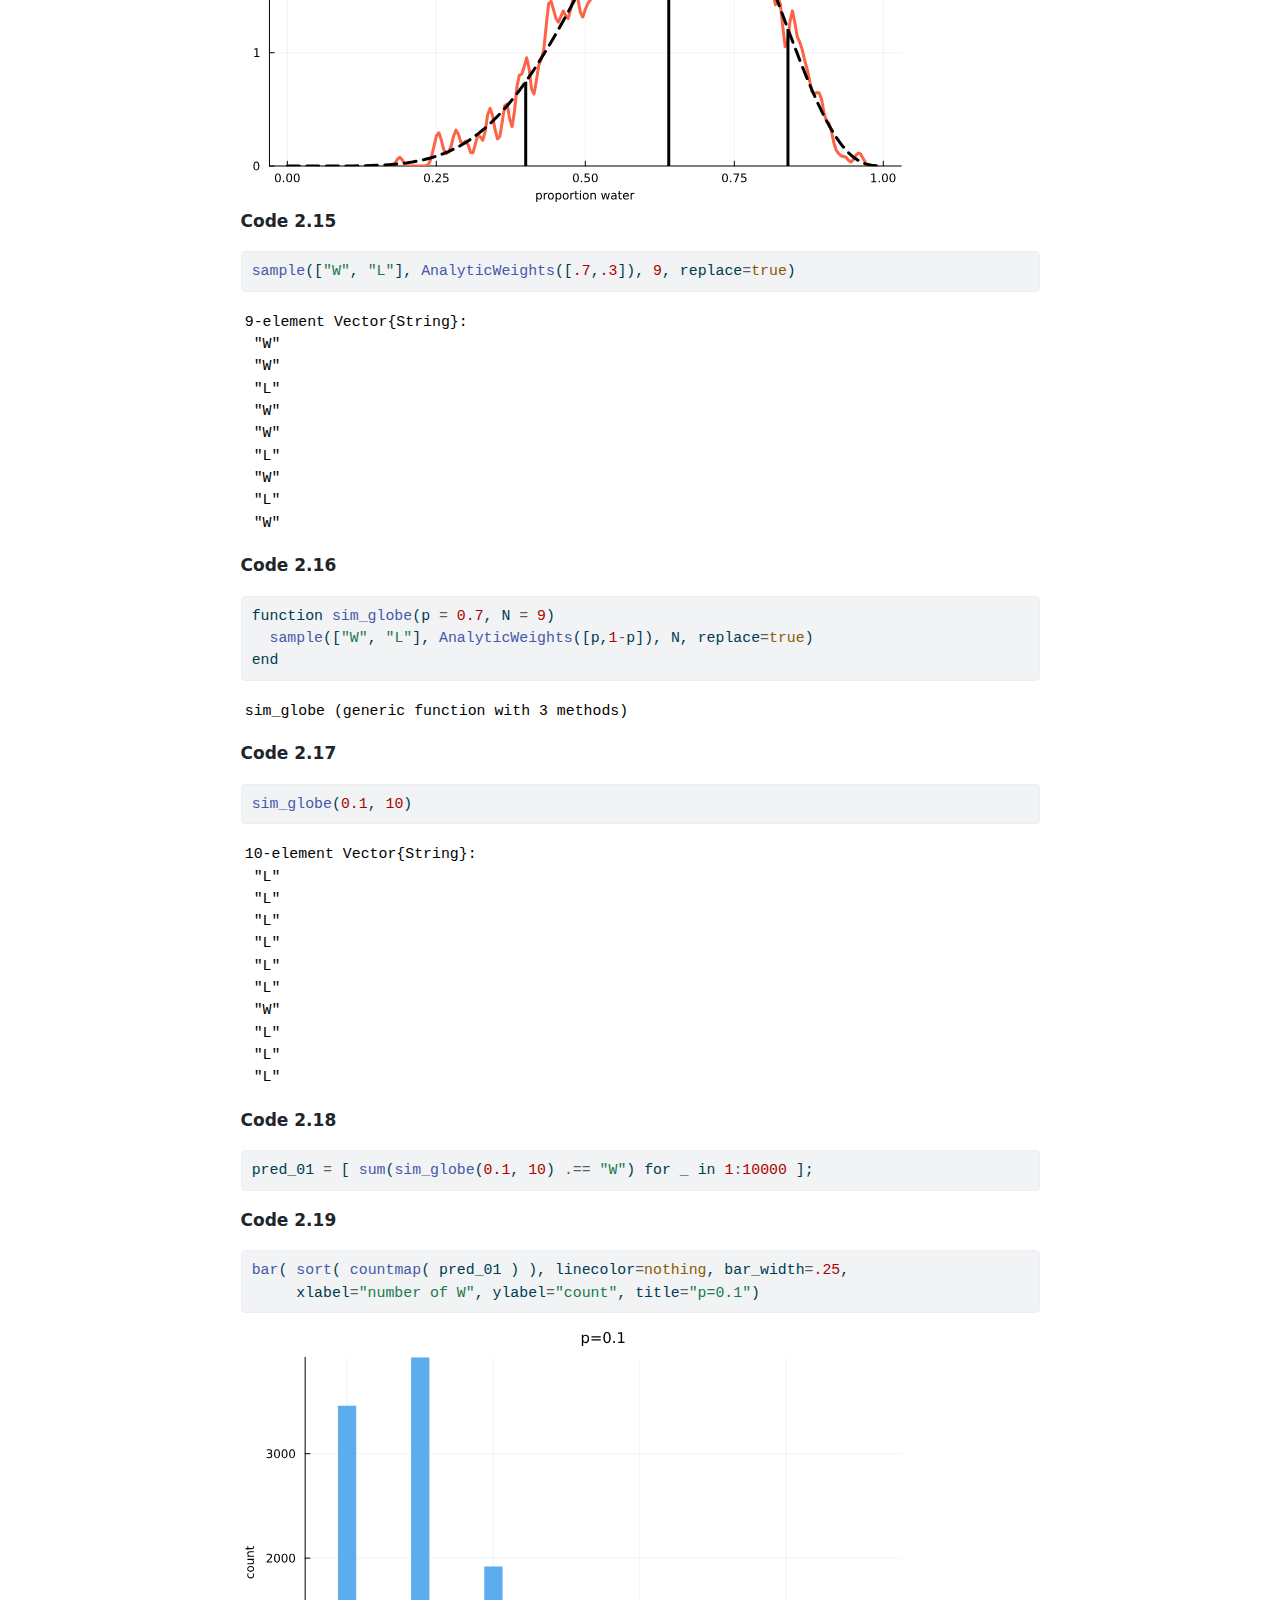
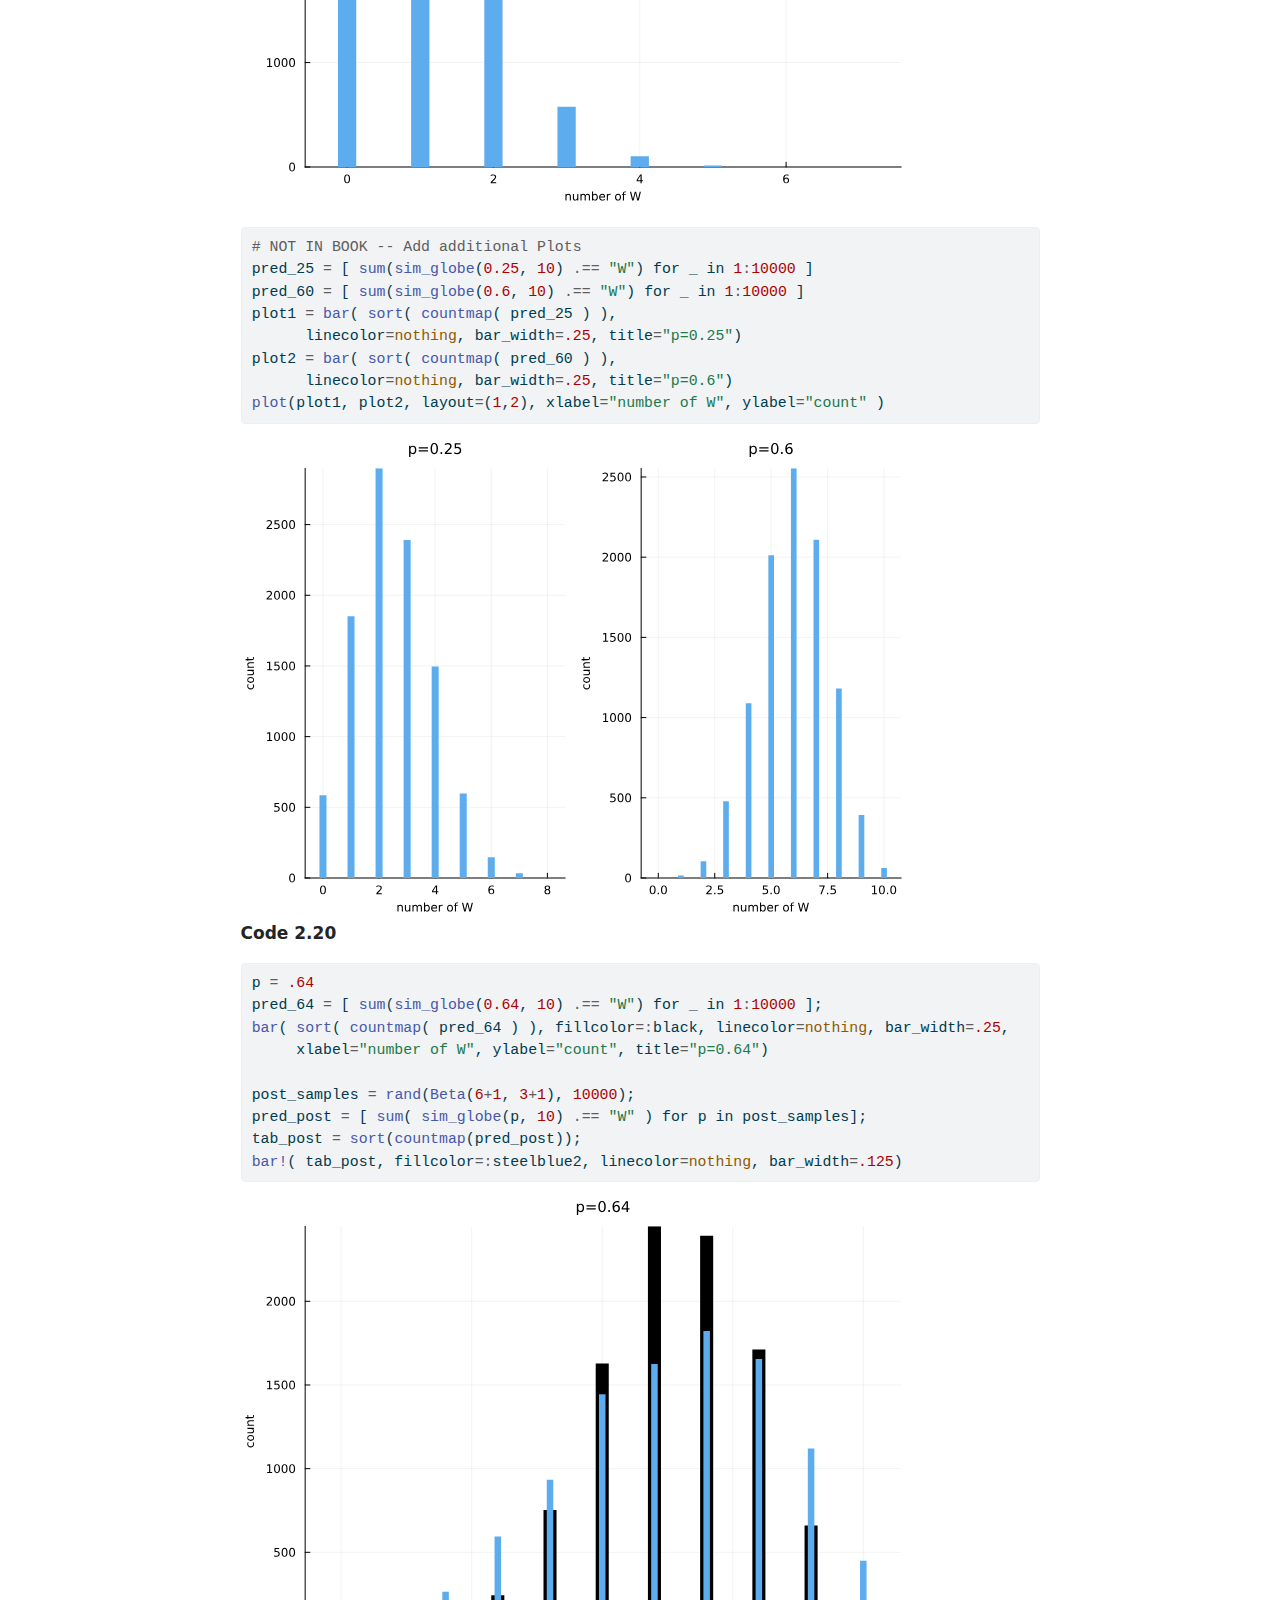
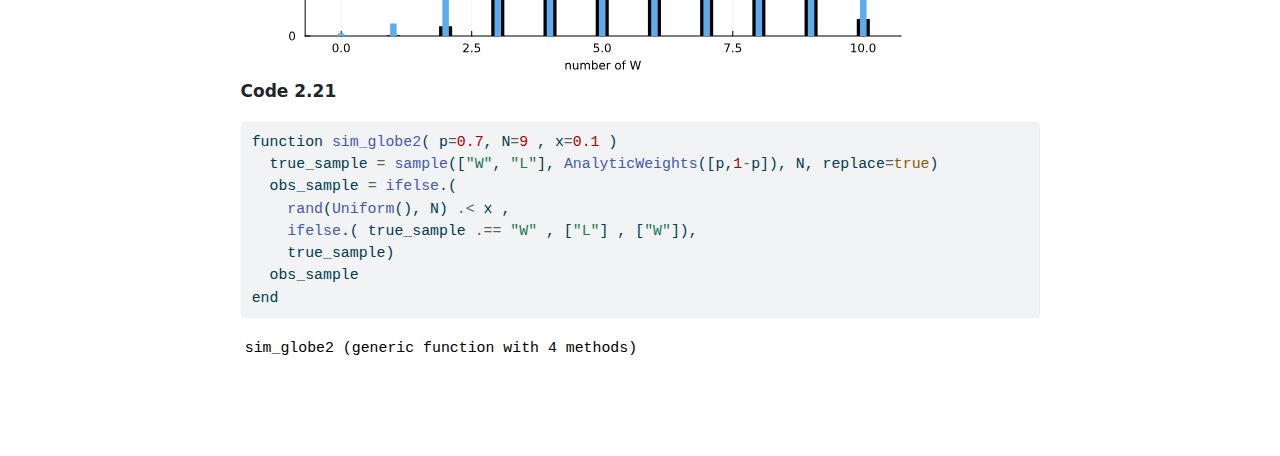
